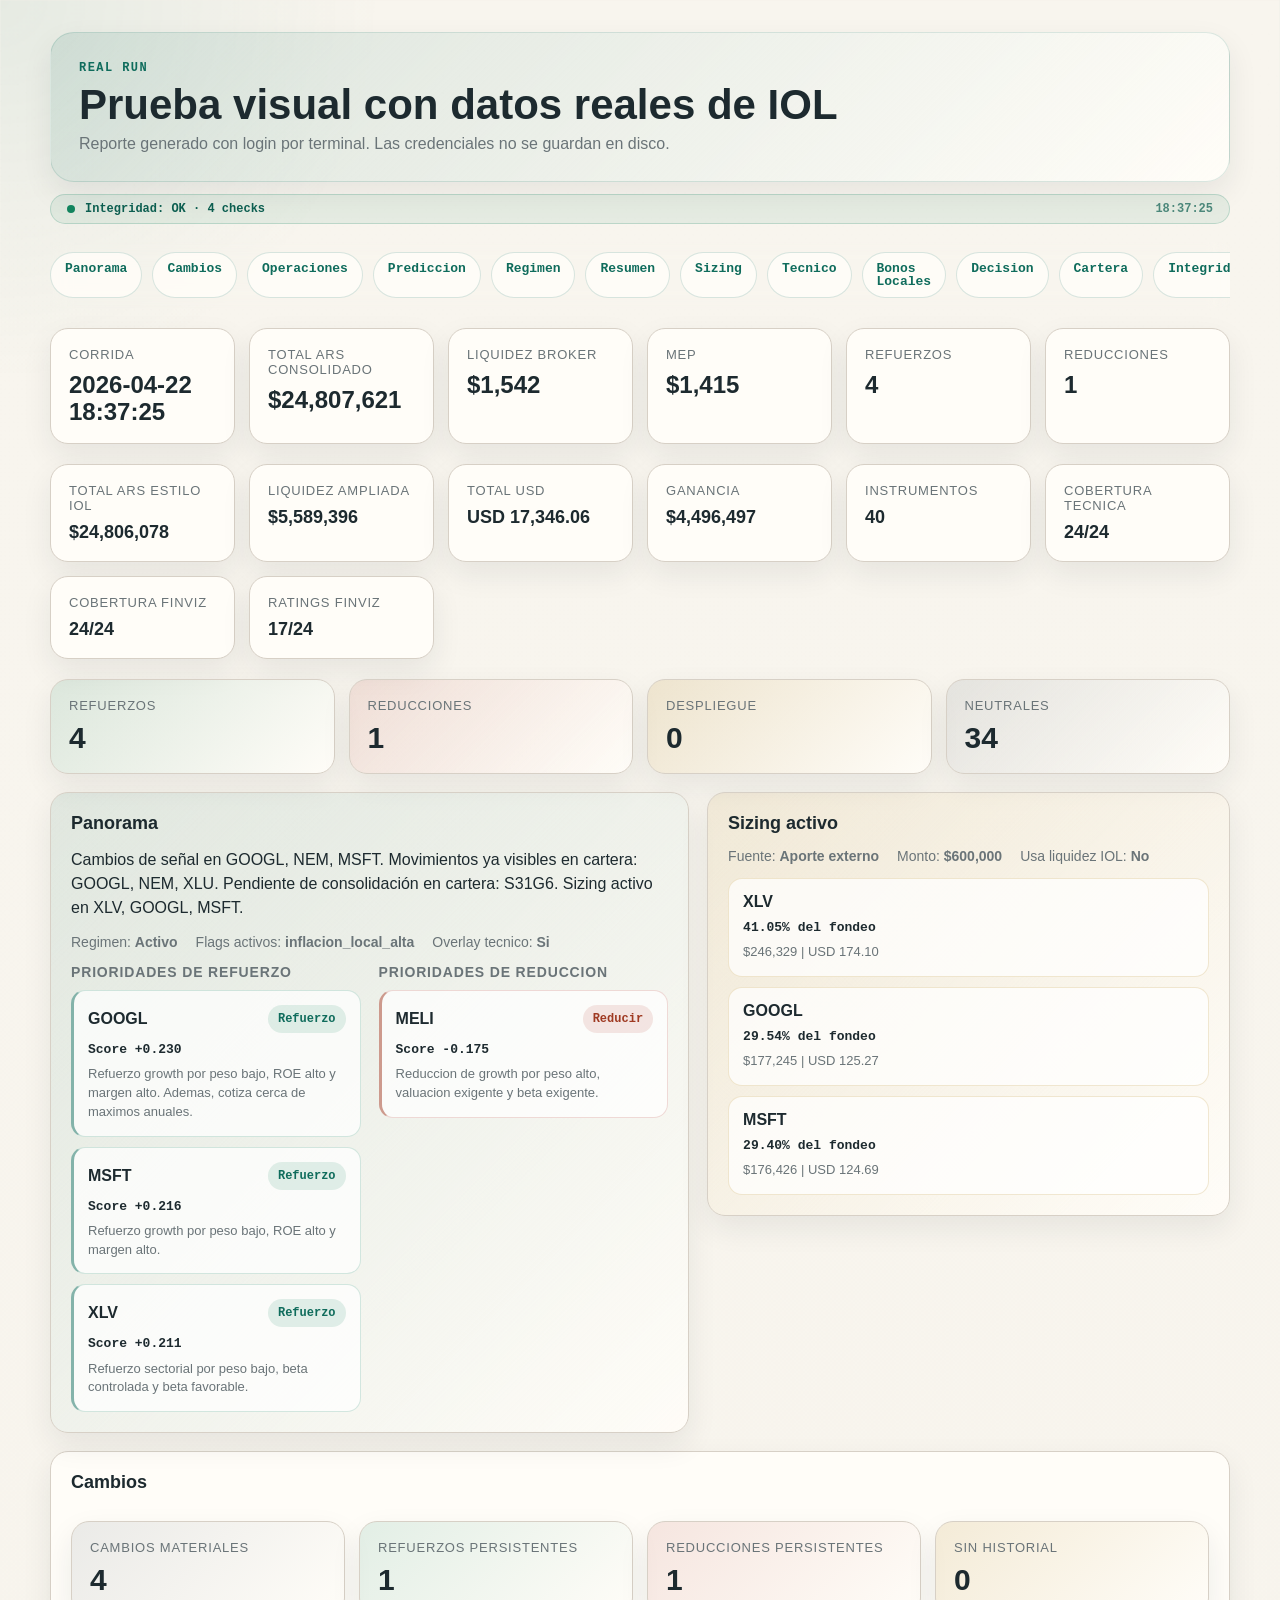
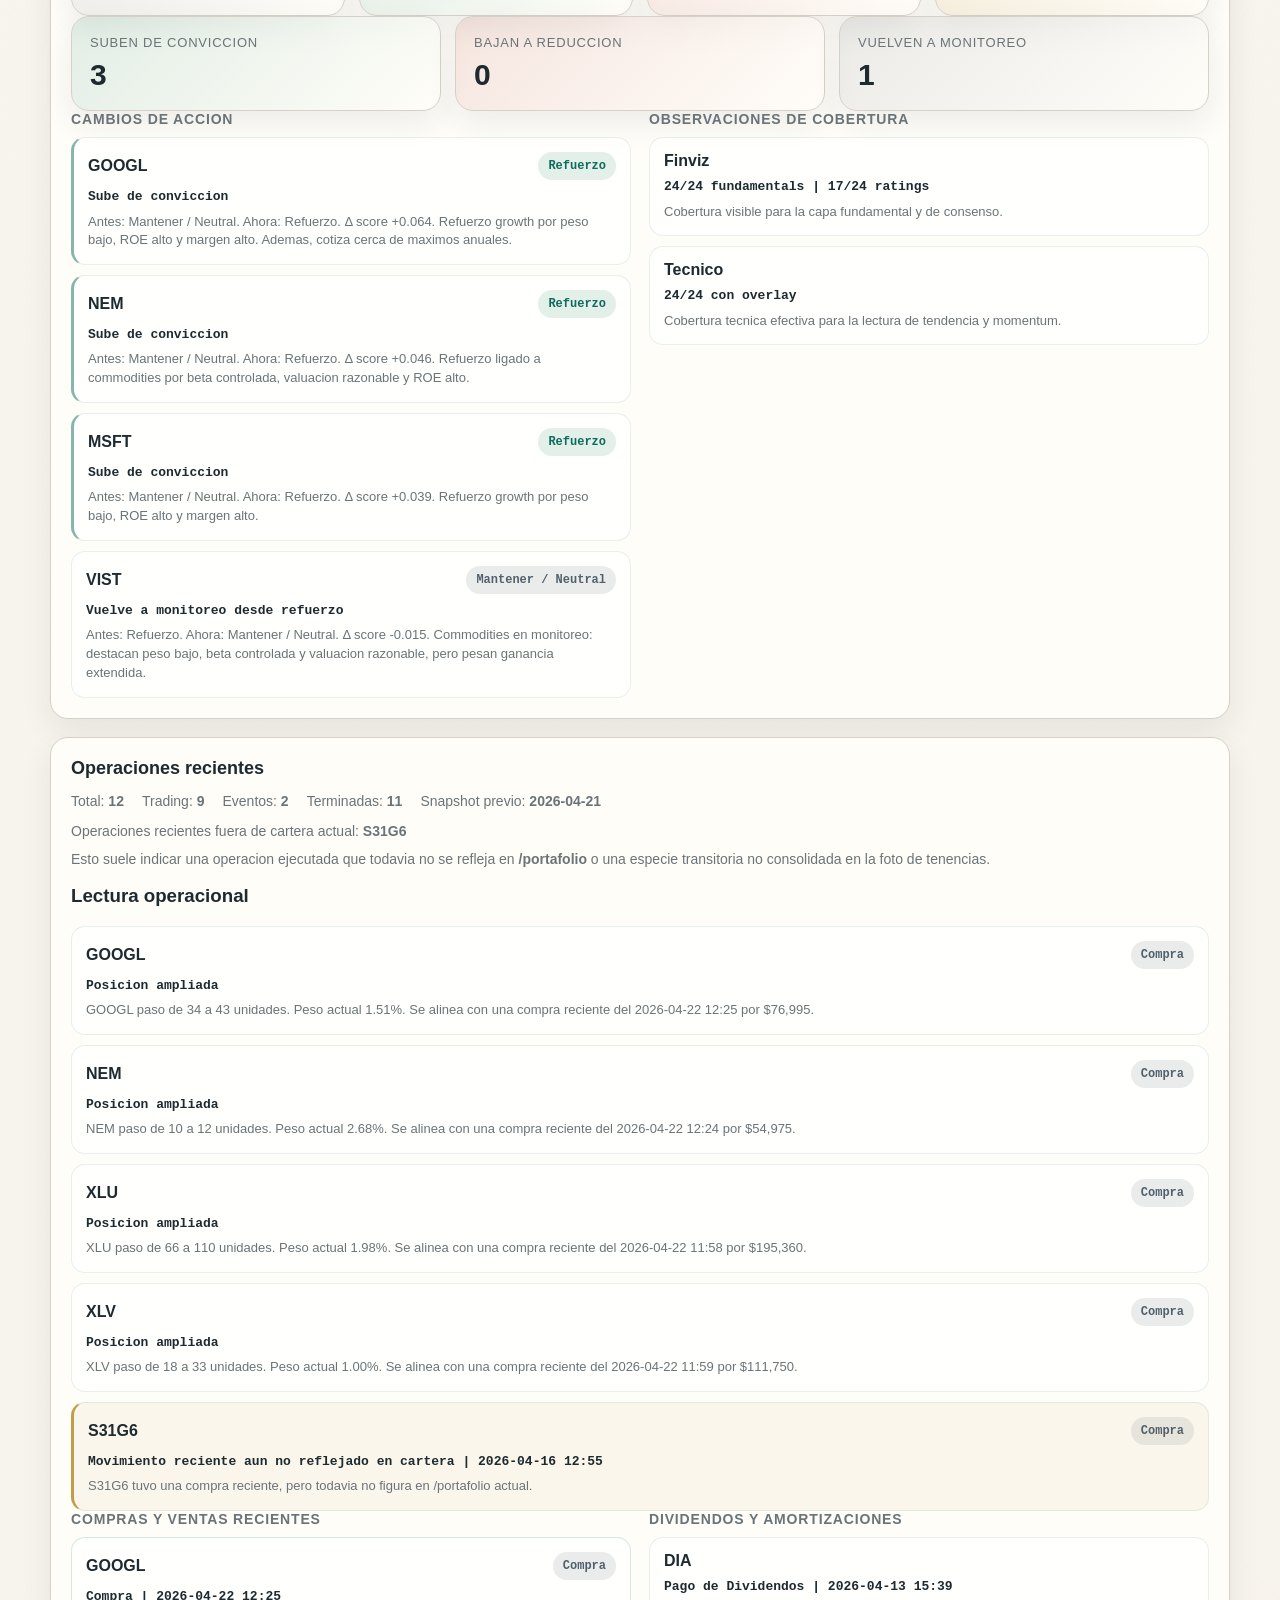
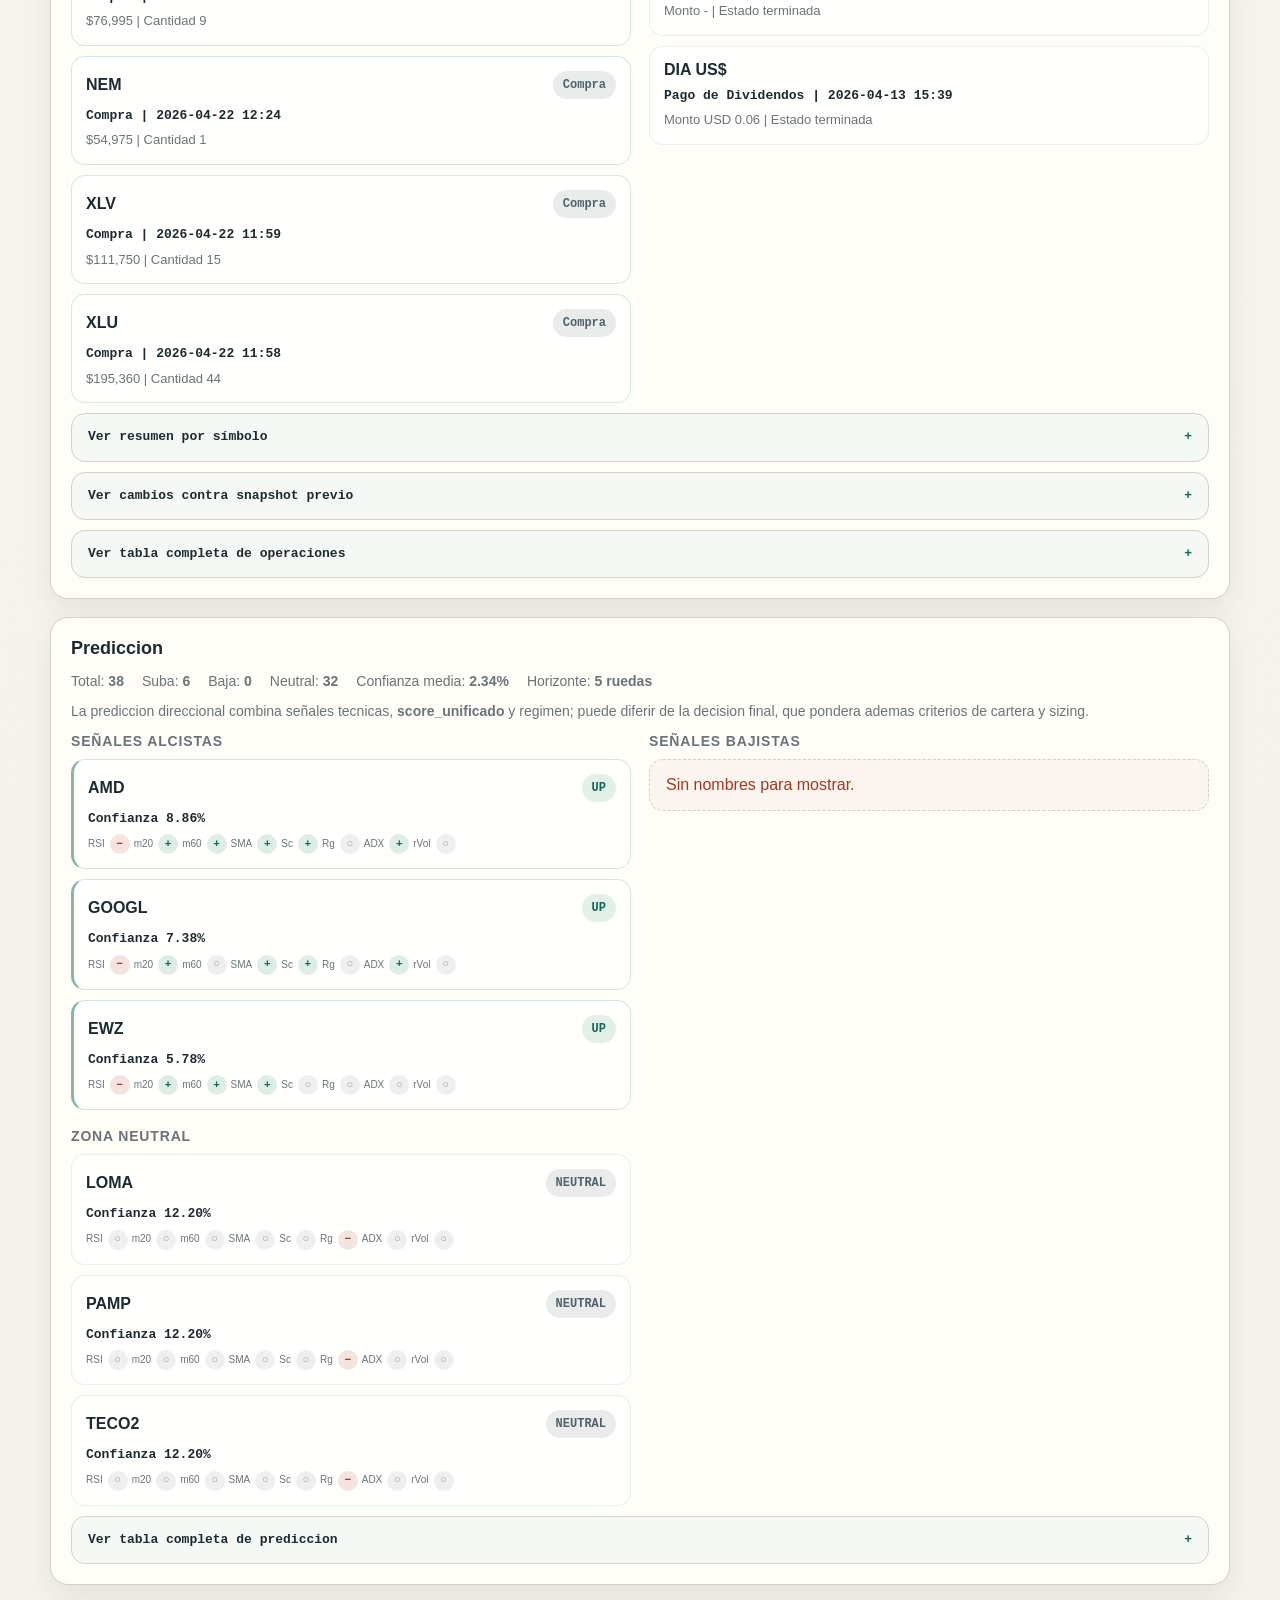
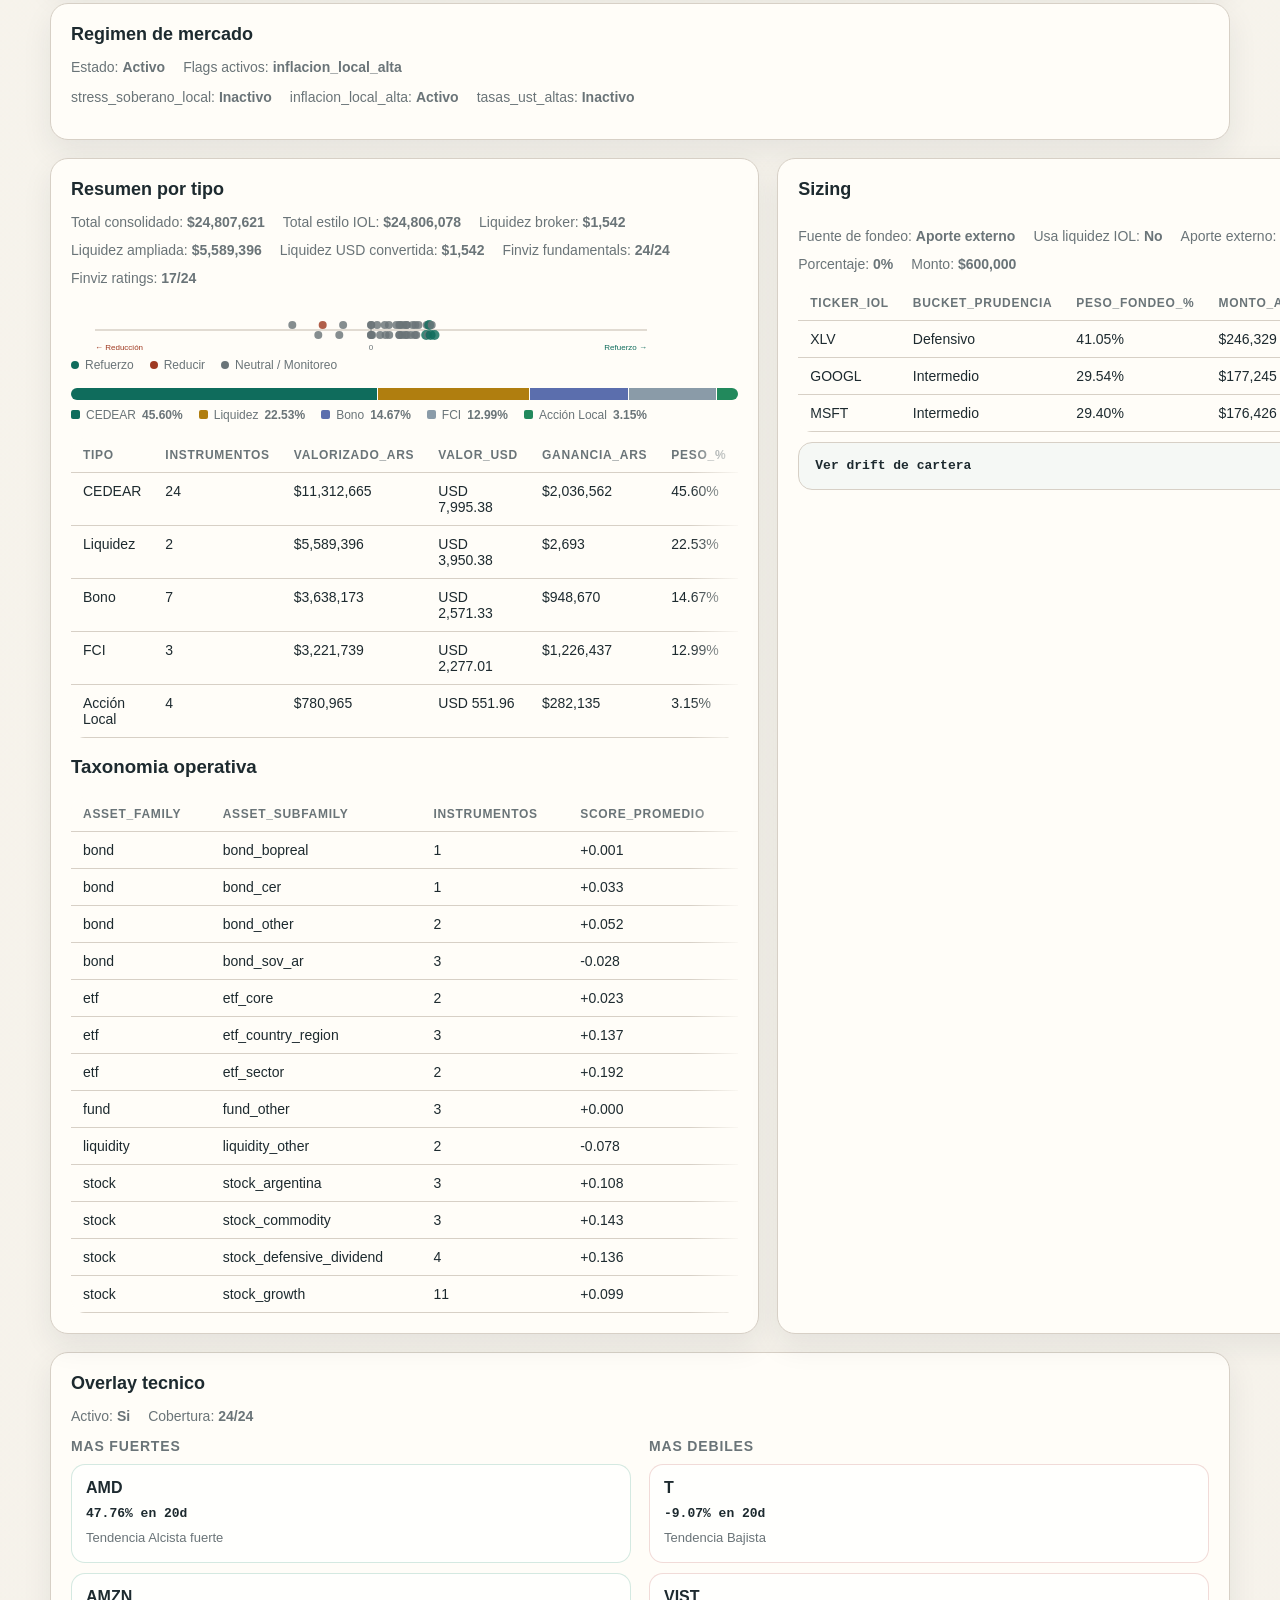
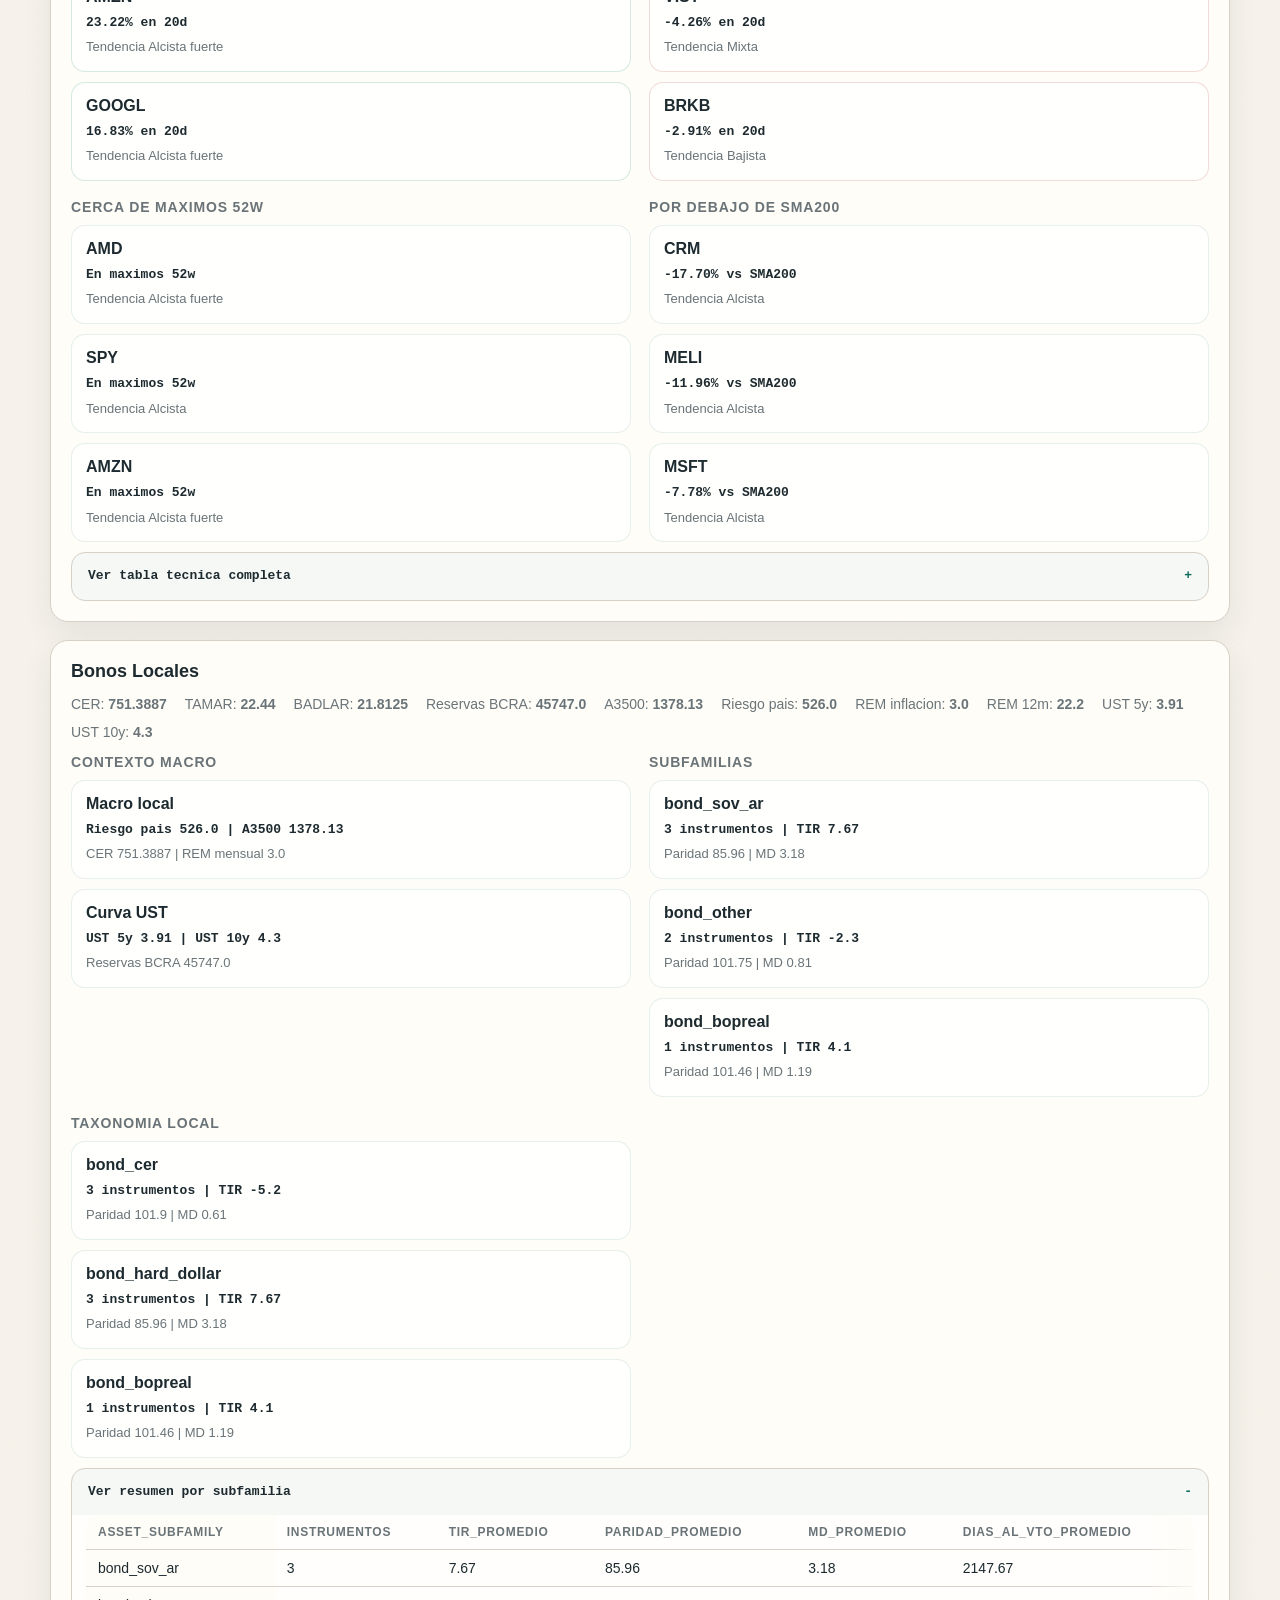
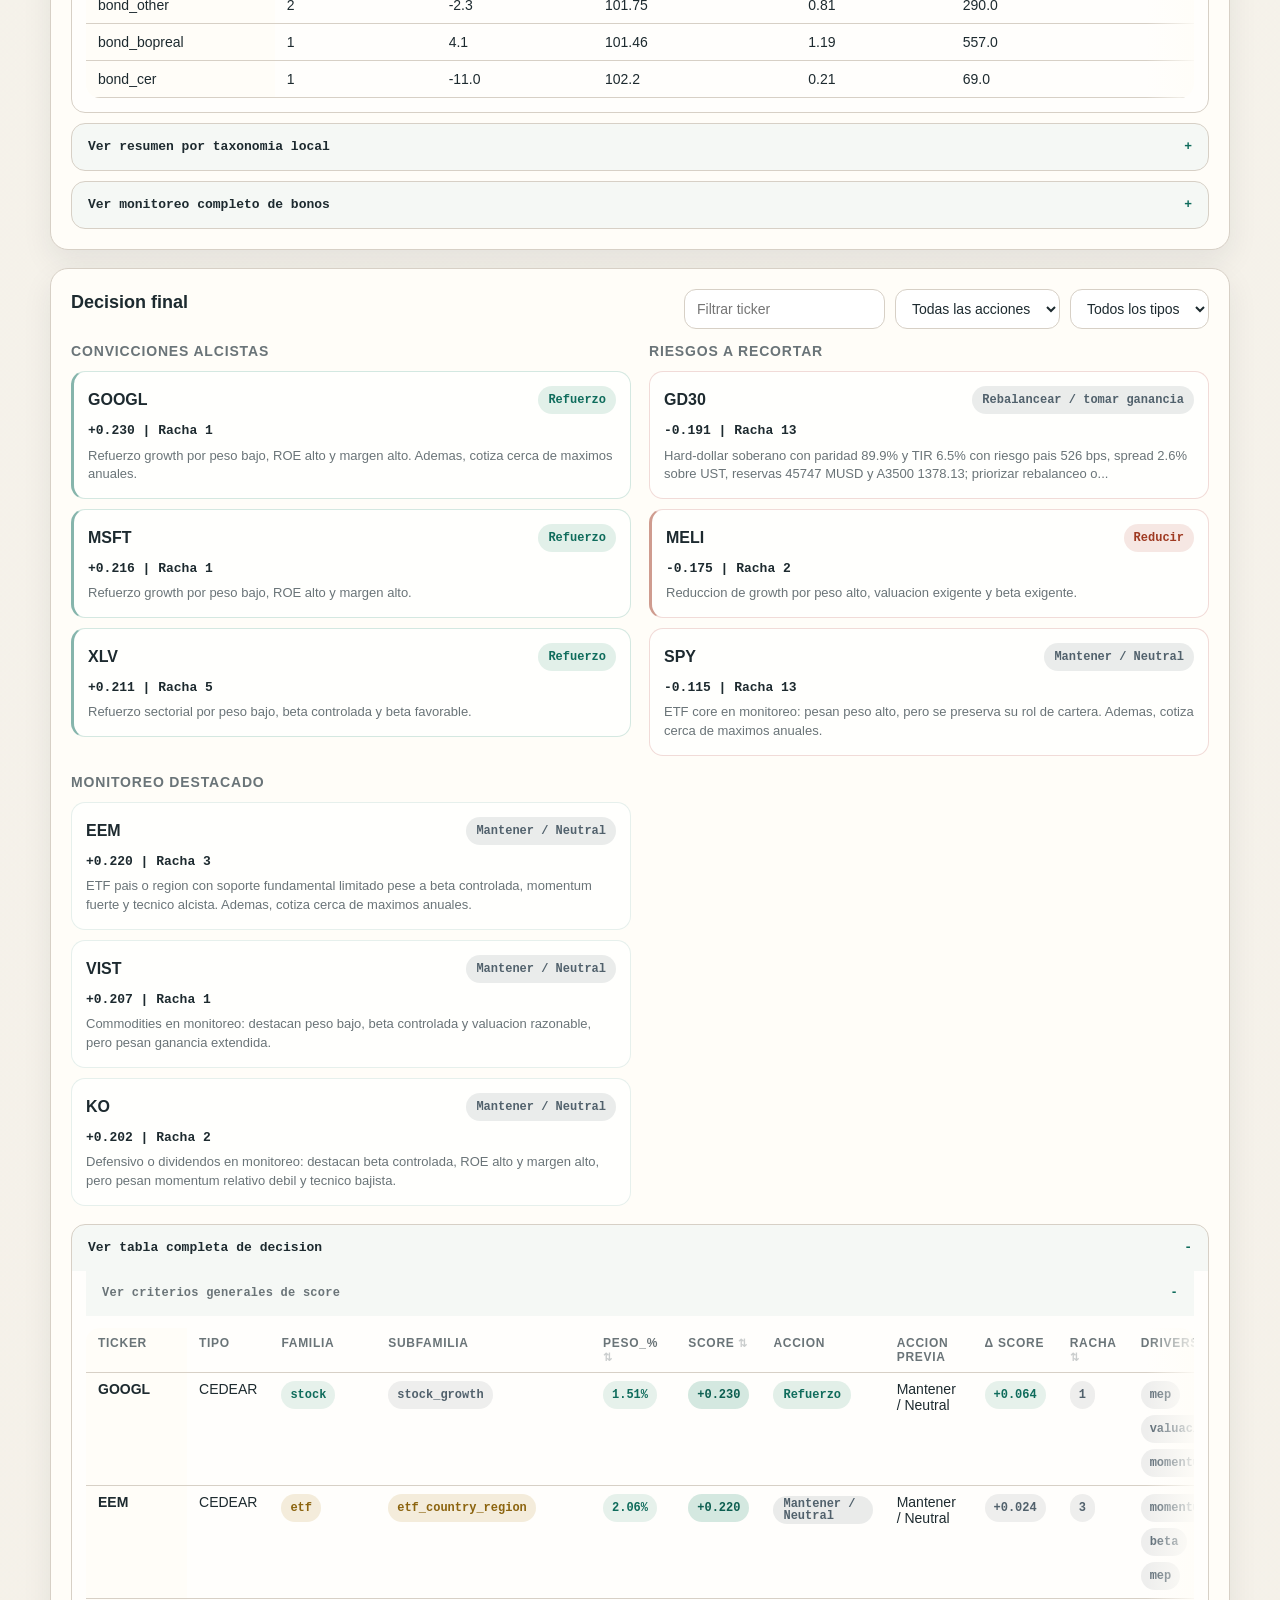
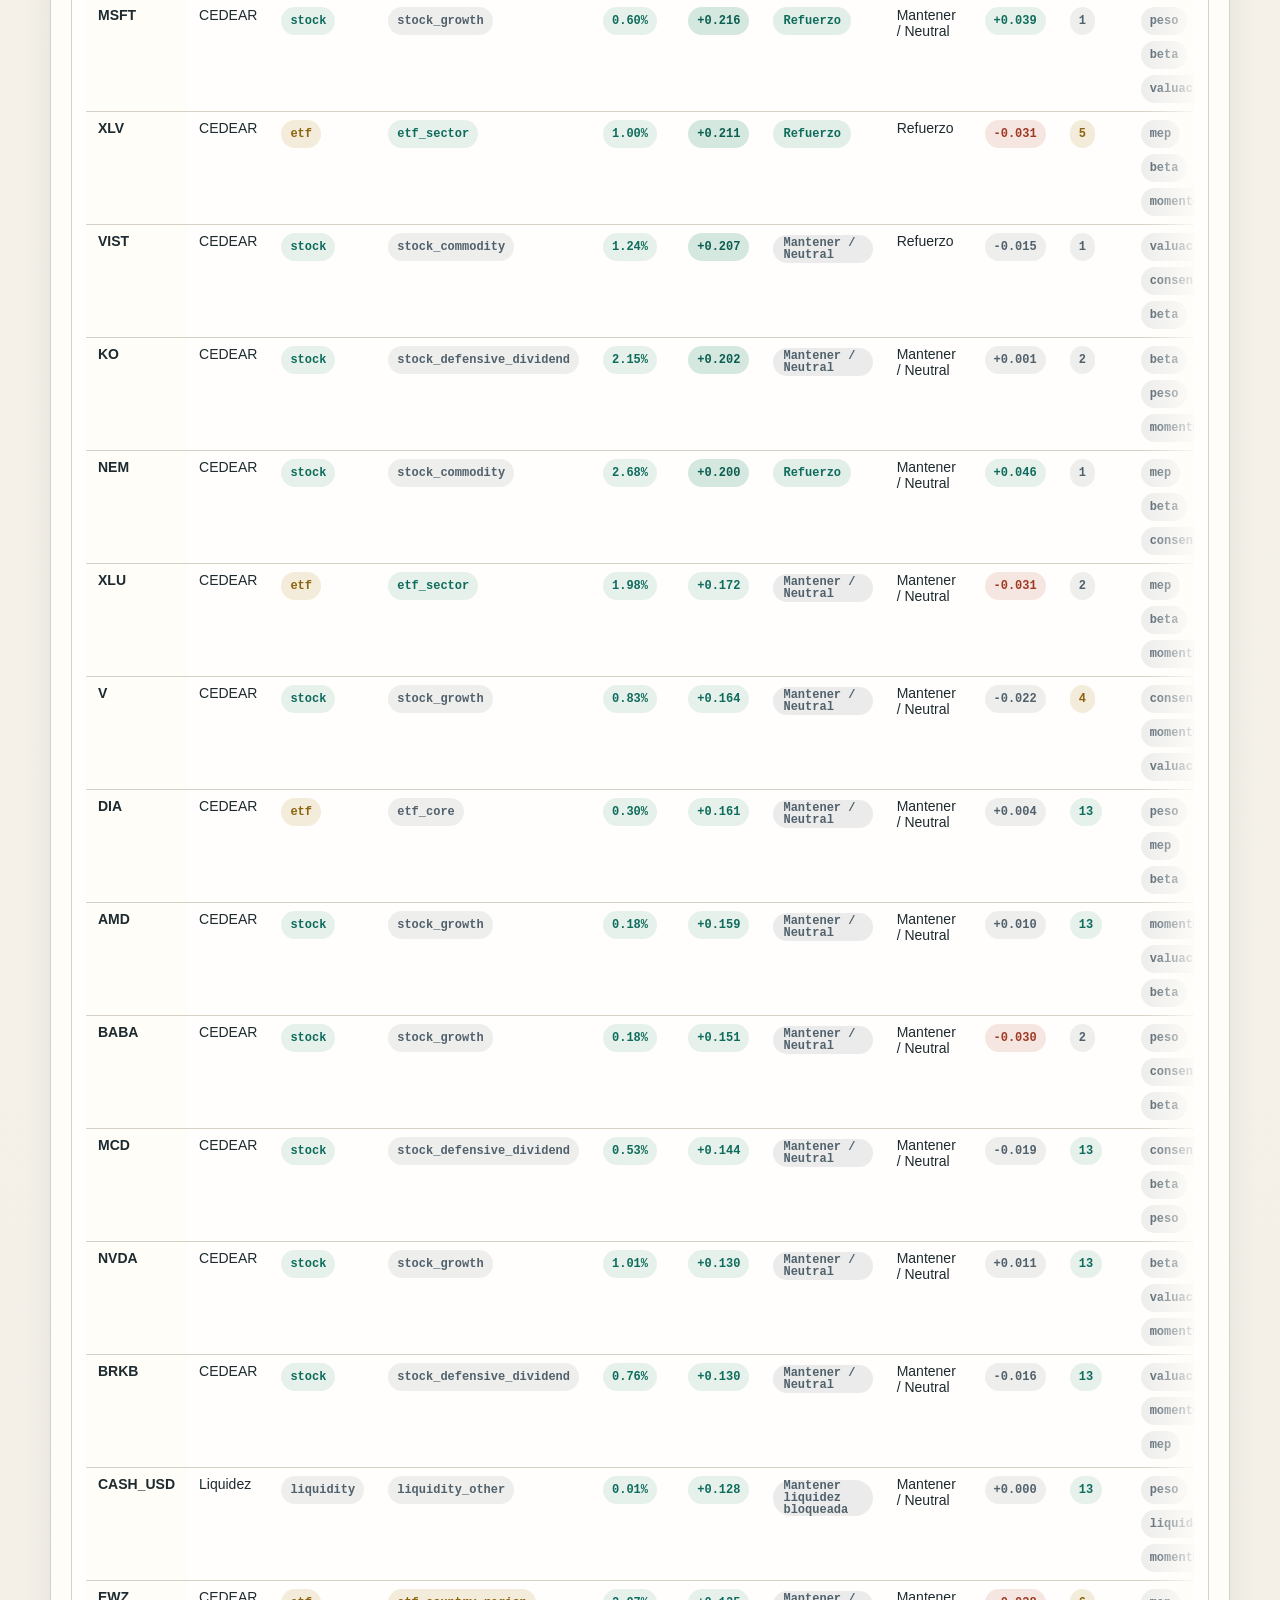
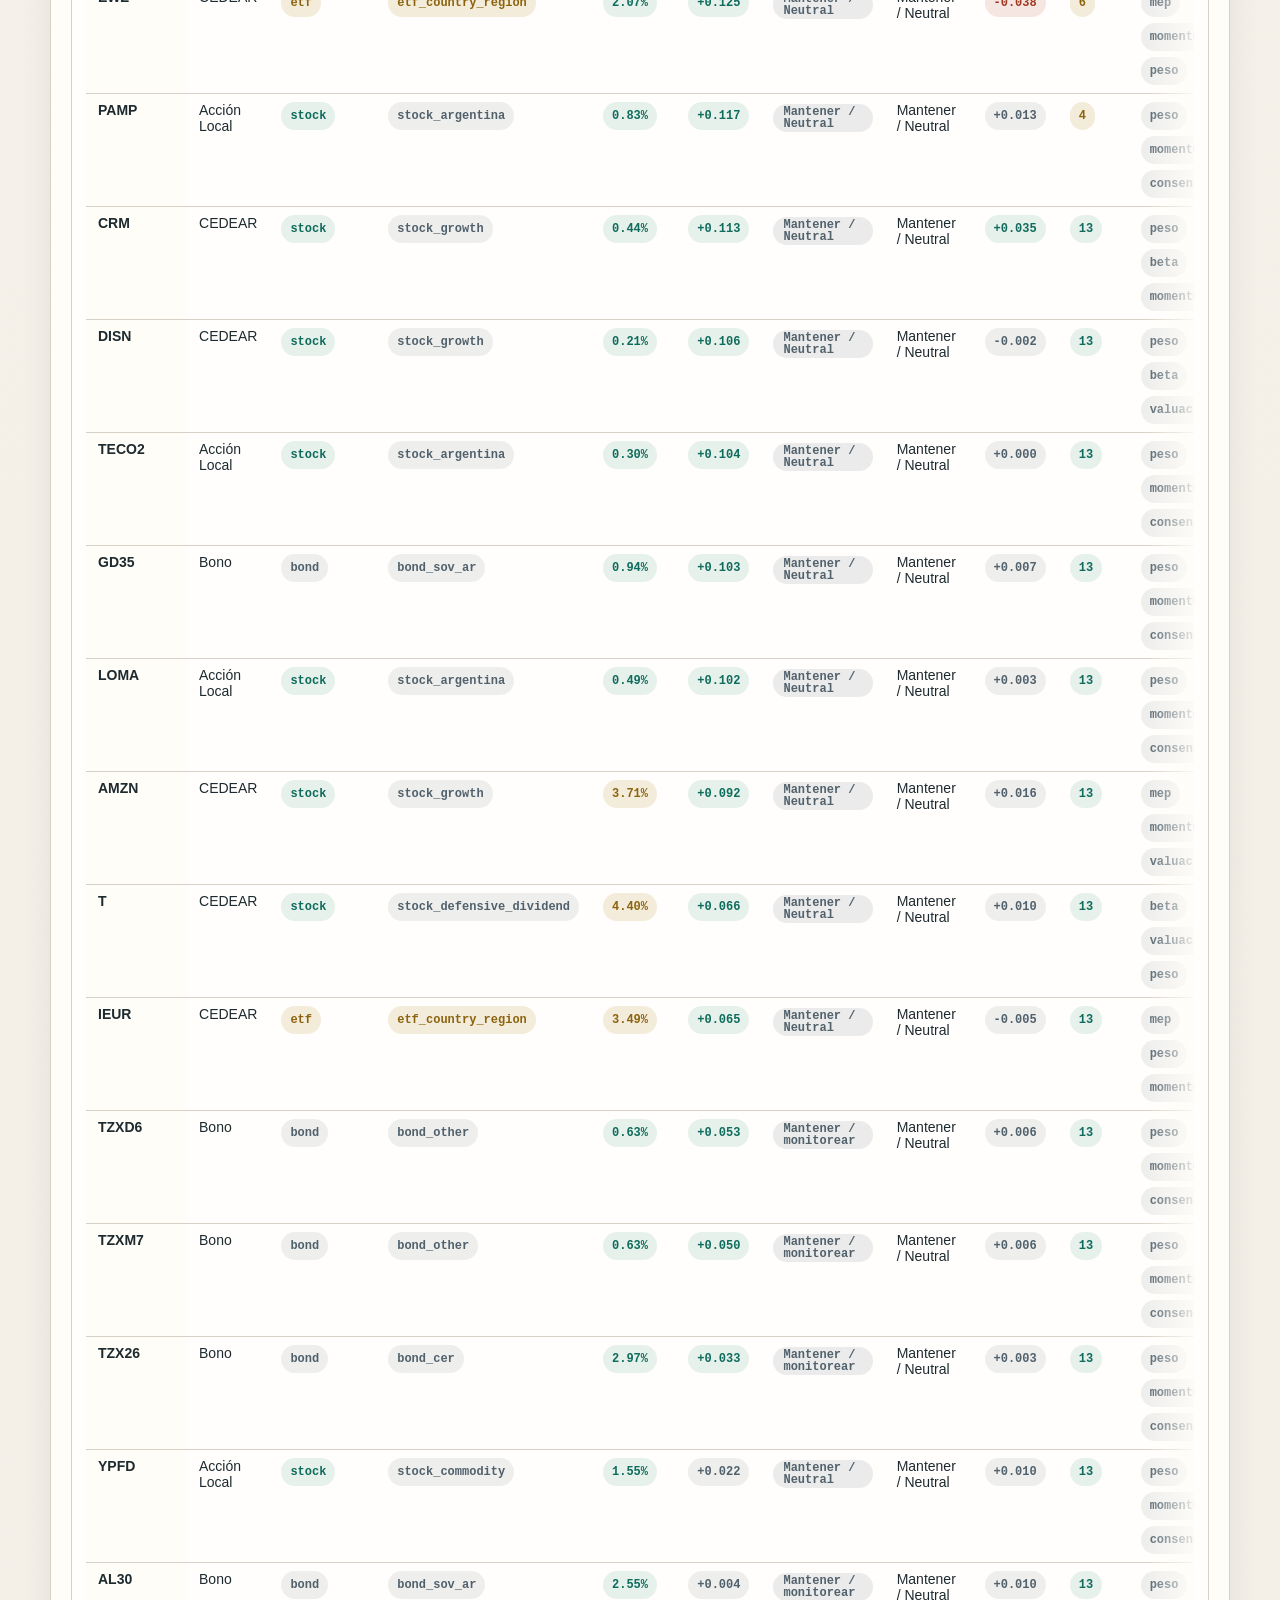
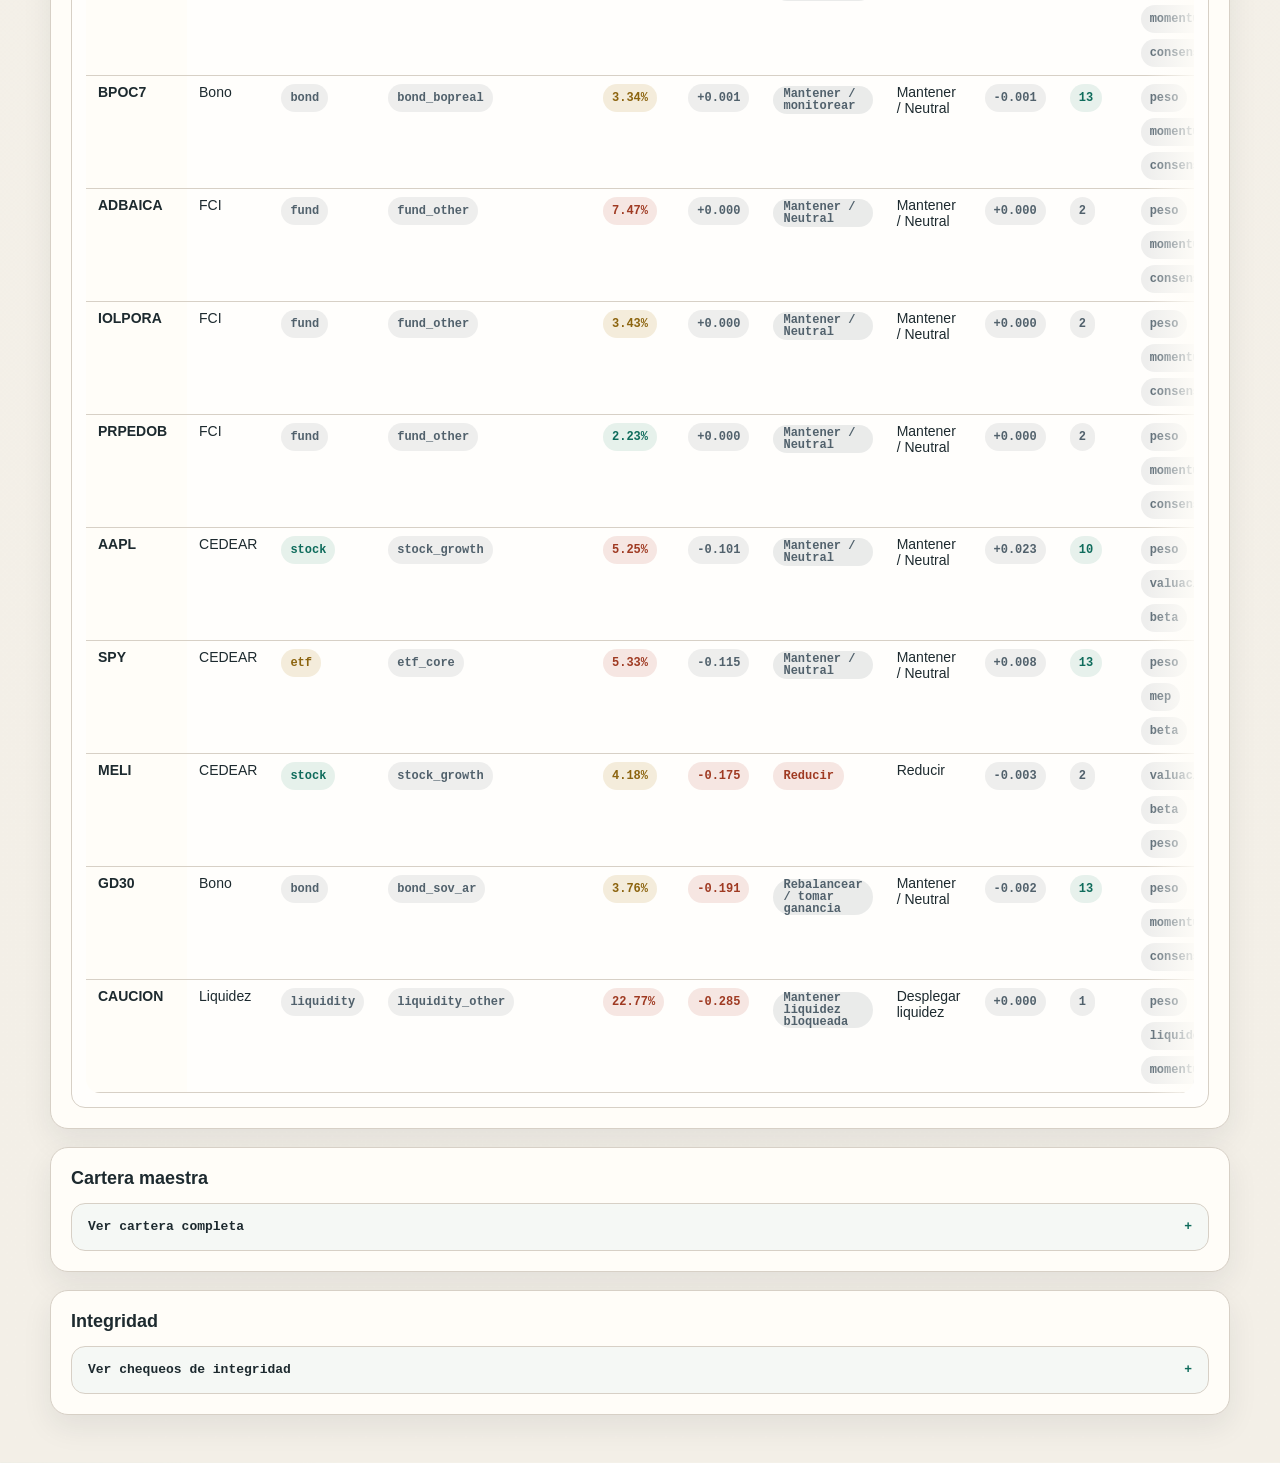
==== reports/real-report.html @ f9f6d52a "Fix FCI scoring null cost and harden AI export tests - Coerce Cantidad_Real and PPC_ARS to numeric b" ====
<!doctype html>
<html lang="es">
<head>
  <meta charset="utf-8">
  <meta name="viewport" content="width=device-width, initial-scale=1">
  <title>Smoke Report</title>
  <link rel="stylesheet" href="styles.css">
</head>
<body>
  <main class="page">
    <header class="hero">
      <div>
        <p class="eyebrow">Real Run</p>
        <h1>Prueba visual con datos reales de IOL</h1>
        <p class="lede">Reporte generado con login por terminal. Las credenciales no se guardan en disco.</p>
      </div>
    </header>

    <div class="integrity-strip integrity-ok"><span class="integrity-dot"></span><span>Integridad: <strong>OK</strong> &middot; 4 checks</span><span class="integrity-time">18:37:25</span></div>
    
    <nav class="quick-nav">
      <a href="#panorama">Panorama</a>
      <a href="#cambios">Cambios</a>
      <a href="#operaciones">Operaciones</a>
      <a href="#prediccion">Prediccion</a>
      <a href="#regimen">Regimen</a>
      <a href="#resumen">Resumen</a>
      <a href="#sizing">Sizing</a>
      <a href="#tecnico">Tecnico</a>
      <a href="#bonistas">Bonos Locales</a>
      <a href="#decision">Decision</a>
      <a href="#cartera">Cartera</a>
      <a href="#integridad">Integridad</a>
    </nav>
    

    
    <section class="cards cards-primary">
      <article class="card"><span class="label">Corrida</span><strong>2026-04-22 18:37:25</strong></article>
      <article class="card"><span class="label">Total ARS consolidado</span><strong>$24,807,621</strong></article>
      <article class="card"><span class="label">Liquidez broker</span><strong>$1,542</strong></article>
      <article class="card"><span class="label">MEP</span><strong>$1,415</strong></article>
      <article class="card"><span class="label">Refuerzos</span><strong>4</strong></article>
      <article class="card"><span class="label">Reducciones</span><strong>1</strong></article>
    </section>
    
    
    <section class="cards cards-secondary">
      <article class="card compact"><span class="label">Total ARS estilo IOL</span><strong>$24,806,078</strong></article>
      <article class="card compact"><span class="label">Liquidez ampliada</span><strong>$5,589,396</strong></article>
      <article class="card compact"><span class="label">Total USD</span><strong>USD 17,346.06</strong></article>
      <article class="card compact"><span class="label">Ganancia</span><strong>$4,496,497</strong></article>
      <article class="card compact"><span class="label">Instrumentos</span><strong>40</strong></article>
      <article class="card compact"><span class="label">Cobertura tecnica</span><strong>24/24</strong></article>
      <article class="card compact"><span class="label">Cobertura Finviz</span><strong>24/24</strong></article>
      <article class="card compact"><span class="label">Ratings Finviz</span><strong>17/24</strong></article>
    </section>
    
    
    <section class="action-strip">
      <article class="action-card buy"><span>Refuerzos</span><strong>4</strong></article>
      <article class="action-card sell"><span>Reducciones</span><strong>1</strong></article>
      <article class="action-card fund"><span>Despliegue</span><strong>0</strong></article>
      <article class="action-card neutral"><span>Neutrales</span><strong>34</strong></article>
    </section>
    
    
    <section class="grid spotlight-grid" id="panorama">
      <section class="panel spotlight">
        <h2>Panorama</h2>
        <p class="summary-lede">Cambios de señal en GOOGL, NEM, MSFT. Movimientos ya visibles en cartera: GOOGL, NEM, XLU. Pendiente de consolidación en cartera: S31G6. Sizing activo en XLV, GOOGL, MSFT.</p>
        <div class="meta">
          <span>Regimen: <strong>Activo</strong></span>
          <span>Flags activos: <strong>inflacion_local_alta</strong></span>
          <span>Overlay tecnico: <strong>Si</strong></span>
        </div>
        <div class="focus-columns">
          <div>
            <h3>Prioridades de refuerzo</h3>
            <div class="focus-list tone-buy"><article class="focus-item item-buy"><div class="focus-top"><strong>GOOGL</strong><span class="badge badge-buy">Refuerzo</span></div><div class="focus-title">Score +0.230</div><div class="focus-detail">Refuerzo growth por peso bajo, ROE alto y margen alto. Ademas, cotiza cerca de maximos anuales.</div></article><article class="focus-item item-buy"><div class="focus-top"><strong>MSFT</strong><span class="badge badge-buy">Refuerzo</span></div><div class="focus-title">Score +0.216</div><div class="focus-detail">Refuerzo growth por peso bajo, ROE alto y margen alto.</div></article><article class="focus-item item-buy"><div class="focus-top"><strong>XLV</strong><span class="badge badge-buy">Refuerzo</span></div><div class="focus-title">Score +0.211</div><div class="focus-detail">Refuerzo sectorial por peso bajo, beta controlada y beta favorable.</div></article></div>
          </div>
          <div>
            <h3>Prioridades de reduccion</h3>
            <div class="focus-list tone-sell"><article class="focus-item item-sell"><div class="focus-top"><strong>MELI</strong><span class="badge badge-sell">Reducir</span></div><div class="focus-title">Score -0.175</div><div class="focus-detail">Reduccion de growth por peso alto, valuacion exigente y beta exigente.</div></article></div>
          </div>
        </div>
      </section>
      <section class="panel spotlight spotlight-side" id="sizing-resumen">
        <h2>Sizing activo</h2>
        <div class="meta">
          <span>Fuente: <strong>Aporte externo</strong></span>
          <span>Monto: <strong>$600,000</strong></span>
          <span>Usa liquidez IOL: <strong>No</strong></span>
        </div>
        <div class="focus-list tone-fund"><article class="focus-item"><div class="focus-top"><strong>XLV</strong></div><div class="focus-title">41.05% del fondeo</div><div class="focus-detail">$246,329 | USD 174.10</div></article><article class="focus-item"><div class="focus-top"><strong>GOOGL</strong></div><div class="focus-title">29.54% del fondeo</div><div class="focus-detail">$177,245 | USD 125.27</div></article><article class="focus-item"><div class="focus-top"><strong>MSFT</strong></div><div class="focus-title">29.40% del fondeo</div><div class="focus-detail">$176,426 | USD 124.69</div></article></div>
      </section>
    </section>
    
    
    <section class="panel" id="cambios">
      <div class="panel-head">
        <h2>Cambios</h2>
      </div>
      
    <section class="action-strip compact-strip">
      <article class="action-card neutral"><span>Cambios materiales</span><strong>4</strong></article>
      <article class="action-card buy"><span>Refuerzos persistentes</span><strong>1</strong></article>
      <article class="action-card sell"><span>Reducciones persistentes</span><strong>1</strong></article>
      <article class="action-card fund"><span>Sin historial</span><strong>0</strong></article>
    </section>
    
      
      <section class="action-strip compact-strip">
        <article class="action-card buy"><span>Suben de conviccion</span><strong>3</strong></article>
        <article class="action-card sell"><span>Bajan a reduccion</span><strong>0</strong></article>
        <article class="action-card neutral"><span>Vuelven a monitoreo</span><strong>1</strong></article>
      </section>
    
      <div class="focus-columns">
        <div>
          <h3>Cambios de accion</h3>
          <div class="focus-list tone-neutral"><article class="focus-item item-buy"><div class="focus-top"><strong>GOOGL</strong><span class="badge badge-buy">Refuerzo</span></div><div class="focus-title">Sube de conviccion</div><div class="focus-detail">Antes: Mantener / Neutral. Ahora: Refuerzo. Δ score +0.064. Refuerzo growth por peso bajo, ROE alto y margen alto. Ademas, cotiza cerca de maximos anuales.</div></article><article class="focus-item item-buy"><div class="focus-top"><strong>NEM</strong><span class="badge badge-buy">Refuerzo</span></div><div class="focus-title">Sube de conviccion</div><div class="focus-detail">Antes: Mantener / Neutral. Ahora: Refuerzo. Δ score +0.046. Refuerzo ligado a commodities por beta controlada, valuacion razonable y ROE alto.</div></article><article class="focus-item item-buy"><div class="focus-top"><strong>MSFT</strong><span class="badge badge-buy">Refuerzo</span></div><div class="focus-title">Sube de conviccion</div><div class="focus-detail">Antes: Mantener / Neutral. Ahora: Refuerzo. Δ score +0.039. Refuerzo growth por peso bajo, ROE alto y margen alto.</div></article><article class="focus-item"><div class="focus-top"><strong>VIST</strong><span class="badge badge-neutral">Mantener / Neutral</span></div><div class="focus-title">Vuelve a monitoreo desde refuerzo</div><div class="focus-detail">Antes: Refuerzo. Ahora: Mantener / Neutral. Δ score -0.015. Commodities en monitoreo: destacan peso bajo, beta controlada y valuacion razonable, pero pesan ganancia extendida.</div></article></div>
        </div>
        <div>
          <h3>Observaciones de cobertura</h3>
          <div class="focus-list tone-neutral">
            <article class="focus-item">
              <div class="focus-top"><strong>Finviz</strong></div>
              <div class="focus-title">24/24 fundamentals | 17/24 ratings</div>
              <div class="focus-detail">Cobertura visible para la capa fundamental y de consenso.</div>
            </article>
            <article class="focus-item">
              <div class="focus-top"><strong>Tecnico</strong></div>
              <div class="focus-title">24/24 con overlay</div>
              <div class="focus-detail">Cobertura tecnica efectiva para la lectura de tendencia y momentum.</div>
            </article>
          </div>
        </div>
      </div>
    </section>
    
    
    <section class="panel" id="operaciones">
      <h2>Operaciones recientes</h2>
      <div class="meta">
        <span>Total: <strong>12</strong></span>
        <span>Trading: <strong>9</strong></span>
        <span>Eventos: <strong>2</strong></span>
        <span>Terminadas: <strong>11</strong></span>
        <span>Snapshot previo: <strong>2026-04-21</strong></span>
      </div>
      <div class="meta"><span>Operaciones recientes fuera de cartera actual: <strong>S31G6</strong></span><span>Esto suele indicar una operacion ejecutada que todavia no se refleja en <strong>/portafolio</strong> o una especie transitoria no consolidada en la foto de tenencias.</span></div>
      <h3>Lectura operacional</h3>
      <div class="focus-list tone-neutral"><article class="focus-item"><div class="focus-top"><strong>GOOGL</strong><span class="badge badge-neutral">Compra</span></div><div class="focus-title">Posicion ampliada</div><div class="focus-detail">GOOGL paso de 34 a 43 unidades. Peso actual 1.51%. Se alinea con una compra reciente del 2026-04-22 12:25 por $76,995.</div></article><article class="focus-item"><div class="focus-top"><strong>NEM</strong><span class="badge badge-neutral">Compra</span></div><div class="focus-title">Posicion ampliada</div><div class="focus-detail">NEM paso de 10 a 12 unidades. Peso actual 2.68%. Se alinea con una compra reciente del 2026-04-22 12:24 por $54,975.</div></article><article class="focus-item"><div class="focus-top"><strong>XLU</strong><span class="badge badge-neutral">Compra</span></div><div class="focus-title">Posicion ampliada</div><div class="focus-detail">XLU paso de 66 a 110 unidades. Peso actual 1.98%. Se alinea con una compra reciente del 2026-04-22 11:58 por $195,360.</div></article><article class="focus-item"><div class="focus-top"><strong>XLV</strong><span class="badge badge-neutral">Compra</span></div><div class="focus-title">Posicion ampliada</div><div class="focus-detail">XLV paso de 18 a 33 unidades. Peso actual 1.00%. Se alinea con una compra reciente del 2026-04-22 11:59 por $111,750.</div></article><article class="focus-item item-pending"><div class="focus-top"><strong>S31G6</strong><span class="badge badge-neutral">Compra</span></div><div class="focus-title">Movimiento reciente aun no reflejado en cartera | 2026-04-16 12:55</div><div class="focus-detail">S31G6 tuvo una compra reciente, pero todavia no figura en /portafolio actual.</div></article></div>
      <div class="focus-columns">
        <div>
          <h3>Compras y ventas recientes</h3>
          <div class="focus-list tone-buy"><article class="focus-item"><div class="focus-top"><strong>GOOGL</strong><span class="badge badge-neutral">Compra</span></div><div class="focus-title">Compra | 2026-04-22 12:25</div><div class="focus-detail">$76,995 | Cantidad 9</div></article><article class="focus-item"><div class="focus-top"><strong>NEM</strong><span class="badge badge-neutral">Compra</span></div><div class="focus-title">Compra | 2026-04-22 12:24</div><div class="focus-detail">$54,975 | Cantidad 1</div></article><article class="focus-item"><div class="focus-top"><strong>XLV</strong><span class="badge badge-neutral">Compra</span></div><div class="focus-title">Compra | 2026-04-22 11:59</div><div class="focus-detail">$111,750 | Cantidad 15</div></article><article class="focus-item"><div class="focus-top"><strong>XLU</strong><span class="badge badge-neutral">Compra</span></div><div class="focus-title">Compra | 2026-04-22 11:58</div><div class="focus-detail">$195,360 | Cantidad 44</div></article></div>
        </div>
        <div>
          <h3>Dividendos y amortizaciones</h3>
          <div class="focus-list tone-neutral"><article class="focus-item"><div class="focus-top"><strong>DIA</strong></div><div class="focus-title">Pago de Dividendos | 2026-04-13 15:39</div><div class="focus-detail">Monto - | Estado terminada</div></article><article class="focus-item"><div class="focus-top"><strong>DIA US$</strong></div><div class="focus-title">Pago de Dividendos | 2026-04-13 15:39</div><div class="focus-detail">Monto USD 0.06 | Estado terminada</div></article></div>
        </div>
      </div>
      <details class="collapsible compact-collapsible"><summary>Ver resumen por símbolo</summary><div class="collapsible-body"><div class="table-wrap"><table class=""><thead><tr><th>simbolo</th><th>tipo</th><th>operaciones</th><th>ultima_fecha</th><th>monto_total</th><th>cantidad_total</th></tr></thead><tbody><tr><td>GOOGL</td><td>Compra</td><td>2</td><td>2026-04-22 12:25</td><td>$195,155</td><td>23</td></tr><tr><td>NEM</td><td>Compra</td><td>2</td><td>2026-04-22 12:24</td><td>$110,075</td><td>2</td></tr><tr><td>XLV</td><td>Compra</td><td>1</td><td>2026-04-22 11:59</td><td>$111,750</td><td>15</td></tr><tr><td>XLU</td><td>Compra</td><td>1</td><td>2026-04-22 11:58</td><td>$195,360</td><td>44</td></tr><tr><td>S31G6</td><td>Compra</td><td>1</td><td>2026-04-16 12:55</td><td>$119,009</td><td>102,127</td></tr><tr><td>AL30</td><td>Compra</td><td>1</td><td>2026-04-16 12:54</td><td>$119,288</td><td>133</td></tr><tr><td>PAMP</td><td>Compra</td><td>1</td><td>2026-04-16 12:53</td><td>$201,600</td><td>42</td></tr></tbody></table></div></div></details>
      <details class="collapsible compact-collapsible"><summary>Ver cambios contra snapshot previo</summary><div class="collapsible-body"><div class="table-wrap"><table class=""><thead><tr><th>simbolo</th><th>cambio</th><th>detalle</th></tr></thead><tbody><tr><td>GOOGL</td><td>aumento_posicion</td><td>GOOGL paso de 34 a 43 unidades. Peso actual 1.51%. Se alinea con una compra reciente del 2026-04-22 12:25 por $76,995.</td></tr><tr><td>NEM</td><td>aumento_posicion</td><td>NEM paso de 10 a 12 unidades. Peso actual 2.68%. Se alinea con una compra reciente del 2026-04-22 12:24 por $54,975.</td></tr><tr><td>XLU</td><td>aumento_posicion</td><td>XLU paso de 66 a 110 unidades. Peso actual 1.98%. Se alinea con una compra reciente del 2026-04-22 11:58 por $195,360.</td></tr><tr><td>XLV</td><td>aumento_posicion</td><td>XLV paso de 18 a 33 unidades. Peso actual 1.00%. Se alinea con una compra reciente del 2026-04-22 11:59 por $111,750.</td></tr></tbody></table></div></div></details>
      <details class="collapsible compact-collapsible"><summary>Ver tabla completa de operaciones</summary><div class="collapsible-body"><div class="table-wrap"><table class=""><thead><tr><th>numero</th><th>fecha_evento</th><th>tipo</th><th>estado</th><th>mercado</th><th>simbolo</th><th>Moneda</th><th>Cantidad final</th><th>Precio final</th><th>Monto final</th><th>plazo</th></tr></thead><tbody><tr><td>171470189</td><td>2026-04-22 12:25</td><td>Compra</td><td>terminada</td><td>BCBA</td><td>GOOGL</td><td>ARS</td><td>9</td><td>$8,555</td><td>$76,995</td><td>a24horas</td></tr><tr><td>171470021</td><td>2026-04-22 12:24</td><td>Compra</td><td>terminada</td><td>BCBA</td><td>NEM</td><td>ARS</td><td>1</td><td>$54,975</td><td>$54,975</td><td>a24horas</td></tr><tr><td>171463787</td><td>2026-04-22 11:59</td><td>Compra</td><td>terminada</td><td>BCBA</td><td>XLV</td><td>ARS</td><td>15</td><td>$7,450</td><td>$111,750</td><td>a24horas</td></tr><tr><td>171463686</td><td>2026-04-22 11:58</td><td>Compra</td><td>terminada</td><td>BCBA</td><td>XLU</td><td>ARS</td><td>44</td><td>$4,440</td><td>$195,360</td><td>a24horas</td></tr><tr><td>171463531</td><td>2026-04-22 11:58</td><td>Compra</td><td>terminada</td><td>BCBA</td><td>NEM</td><td>ARS</td><td>1</td><td>$55,100</td><td>$55,100</td><td>a24horas</td></tr><tr><td>171463129</td><td>2026-04-22 11:56</td><td>Suscripción FCI</td><td>en_Proceso</td><td>BCBA</td><td>ADBAICA</td><td>ARS</td><td>-</td><td>-</td><td>$170,000</td><td>inmediata</td></tr><tr><td>170860257</td><td>2026-04-16 12:55</td><td>Compra</td><td>terminada</td><td>BCBA</td><td>S31G6</td><td>ARS</td><td>102,127</td><td>$117</td><td>$119,009</td><td>a24horas</td></tr><tr><td>170860152</td><td>2026-04-16 12:54</td><td>Compra</td><td>terminada</td><td>BCBA</td><td>AL30</td><td>ARS</td><td>133</td><td>$89,690</td><td>$119,288</td><td>a24horas</td></tr><tr><td>170860042</td><td>2026-04-16 12:54</td><td>Compra</td><td>terminada</td><td>BCBA</td><td>GOOGL</td><td>ARS</td><td>14</td><td>$8,440</td><td>$118,160</td><td>a24horas</td></tr><tr><td>170859929</td><td>2026-04-16 12:53</td><td>Compra</td><td>terminada</td><td>BCBA</td><td>PAMP</td><td>ARS</td><td>42</td><td>$4,800</td><td>$201,600</td><td>a24horas</td></tr><tr><td>170443237</td><td>2026-04-13 15:39</td><td>Pago de Dividendos</td><td>terminada</td><td>BCBA</td><td>DIA</td><td>ARS</td><td>-</td><td>-</td><td>-</td><td>inmediata</td></tr><tr><td>170443236</td><td>2026-04-13 15:39</td><td>Pago de Dividendos</td><td>terminada</td><td>BCBA</td><td>DIA US$</td><td>USD</td><td>-</td><td>-</td><td>USD 0.06</td><td>inmediata</td></tr></tbody></table></div></div></details>
    </section>
    
    
    <section class="panel" id="prediccion">
      <h2>Prediccion</h2>
      <div class="meta">
        <span>Total: <strong>38</strong></span>
        <span>Suba: <strong>6</strong></span>
        <span>Baja: <strong>0</strong></span>
        <span>Neutral: <strong>32</strong></span>
        <span>Confianza media: <strong>2.34%</strong></span>
        <span>Horizonte: <strong>5 ruedas</strong></span>
      </div>
      <div class="meta">
        <span>La prediccion direccional combina señales tecnicas, <strong>score_unificado</strong> y regimen; puede diferir de la decision final, que pondera ademas criterios de cartera y sizing.</span>
      </div>
      <div class="focus-columns focus-columns-wide">
        <div>
          <h3>Señales alcistas</h3>
          <div class="focus-list tone-buy"><article class="focus-item item-buy"><div class="focus-top"><strong>AMD</strong><span class="badge badge-buy">UP</span></div><div class="focus-title">Confianza 8.86%</div><div class="focus-detail"><span style="display:inline-flex;flex-wrap:wrap;gap:4px;align-items:center"><span style="font-size:10px;color:var(--muted);margin-right:1px">RSI</span><span class="sig sig-neg">−</span><span style="font-size:10px;color:var(--muted);margin-right:1px">m20</span><span class="sig sig-pos">+</span><span style="font-size:10px;color:var(--muted);margin-right:1px">m60</span><span class="sig sig-pos">+</span><span style="font-size:10px;color:var(--muted);margin-right:1px">SMA</span><span class="sig sig-pos">+</span><span style="font-size:10px;color:var(--muted);margin-right:1px">Sc</span><span class="sig sig-pos">+</span><span style="font-size:10px;color:var(--muted);margin-right:1px">Rg</span><span class="sig sig-neu">○</span><span style="font-size:10px;color:var(--muted);margin-right:1px">ADX</span><span class="sig sig-pos">+</span><span style="font-size:10px;color:var(--muted);margin-right:1px">rVol</span><span class="sig sig-neu">○</span></span></div></article><article class="focus-item item-buy"><div class="focus-top"><strong>GOOGL</strong><span class="badge badge-buy">UP</span></div><div class="focus-title">Confianza 7.38%</div><div class="focus-detail"><span style="display:inline-flex;flex-wrap:wrap;gap:4px;align-items:center"><span style="font-size:10px;color:var(--muted);margin-right:1px">RSI</span><span class="sig sig-neg">−</span><span style="font-size:10px;color:var(--muted);margin-right:1px">m20</span><span class="sig sig-pos">+</span><span style="font-size:10px;color:var(--muted);margin-right:1px">m60</span><span class="sig sig-neu">○</span><span style="font-size:10px;color:var(--muted);margin-right:1px">SMA</span><span class="sig sig-pos">+</span><span style="font-size:10px;color:var(--muted);margin-right:1px">Sc</span><span class="sig sig-pos">+</span><span style="font-size:10px;color:var(--muted);margin-right:1px">Rg</span><span class="sig sig-neu">○</span><span style="font-size:10px;color:var(--muted);margin-right:1px">ADX</span><span class="sig sig-pos">+</span><span style="font-size:10px;color:var(--muted);margin-right:1px">rVol</span><span class="sig sig-neu">○</span></span></div></article><article class="focus-item item-buy"><div class="focus-top"><strong>EWZ</strong><span class="badge badge-buy">UP</span></div><div class="focus-title">Confianza 5.78%</div><div class="focus-detail"><span style="display:inline-flex;flex-wrap:wrap;gap:4px;align-items:center"><span style="font-size:10px;color:var(--muted);margin-right:1px">RSI</span><span class="sig sig-neg">−</span><span style="font-size:10px;color:var(--muted);margin-right:1px">m20</span><span class="sig sig-pos">+</span><span style="font-size:10px;color:var(--muted);margin-right:1px">m60</span><span class="sig sig-pos">+</span><span style="font-size:10px;color:var(--muted);margin-right:1px">SMA</span><span class="sig sig-pos">+</span><span style="font-size:10px;color:var(--muted);margin-right:1px">Sc</span><span class="sig sig-neu">○</span><span style="font-size:10px;color:var(--muted);margin-right:1px">Rg</span><span class="sig sig-neu">○</span><span style="font-size:10px;color:var(--muted);margin-right:1px">ADX</span><span class="sig sig-neu">○</span><span style="font-size:10px;color:var(--muted);margin-right:1px">rVol</span><span class="sig sig-neu">○</span></span></div></article></div>
        </div>
        <div>
          <h3>Señales bajistas</h3>
          <div class="empty compact-empty">Sin nombres para mostrar.</div>
        </div>
        <div>
          <h3>Zona neutral</h3>
          <div class="focus-list tone-neutral"><article class="focus-item"><div class="focus-top"><strong>LOMA</strong><span class="badge badge-neutral">NEUTRAL</span></div><div class="focus-title">Confianza 12.20%</div><div class="focus-detail"><span style="display:inline-flex;flex-wrap:wrap;gap:4px;align-items:center"><span style="font-size:10px;color:var(--muted);margin-right:1px">RSI</span><span class="sig sig-neu">○</span><span style="font-size:10px;color:var(--muted);margin-right:1px">m20</span><span class="sig sig-neu">○</span><span style="font-size:10px;color:var(--muted);margin-right:1px">m60</span><span class="sig sig-neu">○</span><span style="font-size:10px;color:var(--muted);margin-right:1px">SMA</span><span class="sig sig-neu">○</span><span style="font-size:10px;color:var(--muted);margin-right:1px">Sc</span><span class="sig sig-neu">○</span><span style="font-size:10px;color:var(--muted);margin-right:1px">Rg</span><span class="sig sig-neg">−</span><span style="font-size:10px;color:var(--muted);margin-right:1px">ADX</span><span class="sig sig-neu">○</span><span style="font-size:10px;color:var(--muted);margin-right:1px">rVol</span><span class="sig sig-neu">○</span></span></div></article><article class="focus-item"><div class="focus-top"><strong>PAMP</strong><span class="badge badge-neutral">NEUTRAL</span></div><div class="focus-title">Confianza 12.20%</div><div class="focus-detail"><span style="display:inline-flex;flex-wrap:wrap;gap:4px;align-items:center"><span style="font-size:10px;color:var(--muted);margin-right:1px">RSI</span><span class="sig sig-neu">○</span><span style="font-size:10px;color:var(--muted);margin-right:1px">m20</span><span class="sig sig-neu">○</span><span style="font-size:10px;color:var(--muted);margin-right:1px">m60</span><span class="sig sig-neu">○</span><span style="font-size:10px;color:var(--muted);margin-right:1px">SMA</span><span class="sig sig-neu">○</span><span style="font-size:10px;color:var(--muted);margin-right:1px">Sc</span><span class="sig sig-neu">○</span><span style="font-size:10px;color:var(--muted);margin-right:1px">Rg</span><span class="sig sig-neg">−</span><span style="font-size:10px;color:var(--muted);margin-right:1px">ADX</span><span class="sig sig-neu">○</span><span style="font-size:10px;color:var(--muted);margin-right:1px">rVol</span><span class="sig sig-neu">○</span></span></div></article><article class="focus-item"><div class="focus-top"><strong>TECO2</strong><span class="badge badge-neutral">NEUTRAL</span></div><div class="focus-title">Confianza 12.20%</div><div class="focus-detail"><span style="display:inline-flex;flex-wrap:wrap;gap:4px;align-items:center"><span style="font-size:10px;color:var(--muted);margin-right:1px">RSI</span><span class="sig sig-neu">○</span><span style="font-size:10px;color:var(--muted);margin-right:1px">m20</span><span class="sig sig-neu">○</span><span style="font-size:10px;color:var(--muted);margin-right:1px">m60</span><span class="sig sig-neu">○</span><span style="font-size:10px;color:var(--muted);margin-right:1px">SMA</span><span class="sig sig-neu">○</span><span style="font-size:10px;color:var(--muted);margin-right:1px">Sc</span><span class="sig sig-neu">○</span><span style="font-size:10px;color:var(--muted);margin-right:1px">Rg</span><span class="sig sig-neg">−</span><span style="font-size:10px;color:var(--muted);margin-right:1px">ADX</span><span class="sig sig-neu">○</span><span style="font-size:10px;color:var(--muted);margin-right:1px">rVol</span><span class="sig sig-neu">○</span></span></div></article></div>
        </div>
      </div>
      <details class="collapsible compact-collapsible"><summary>Ver tabla completa de prediccion</summary><div class="collapsible-body"><div class="table-wrap"><table class="signal-table"><thead><tr><th>ticker</th><th>dir</th><th>conf</th><th class="sig-th" title="rsi">RSI</th><th class="sig-th" title="momentum_20d">m20</th><th class="sig-th" title="momentum_60d">m60</th><th class="sig-th" title="sma_trend">SMA</th><th class="sig-th" title="score_unificado">Sc</th><th class="sig-th" title="market_regime">Rg</th><th class="sig-th" title="adx">ADX</th><th class="sig-th" title="relative_volume">rVol</th><th>accion</th><th>outcome</th></tr></thead><tbody><tr><td><strong>LOMA</strong></td><td>neutral</td><td><span style="color:#8a9ba8;font-size:10px;font-weight:600;margin-right:3px">baja</span>12.20%</td><td><span class="sig sig-neu">○</span></td><td><span class="sig sig-neu">○</span></td><td><span class="sig sig-neu">○</span></td><td><span class="sig sig-neu">○</span></td><td><span class="sig sig-neu">○</span></td><td><span class="sig sig-neg">−</span></td><td><span class="sig sig-neu">○</span></td><td><span class="sig sig-neu">○</span></td><td>Mantener / Neutral</td><td>2026-04-29</td></tr><tr><td><strong>PAMP</strong></td><td>neutral</td><td><span style="color:#8a9ba8;font-size:10px;font-weight:600;margin-right:3px">baja</span>12.20%</td><td><span class="sig sig-neu">○</span></td><td><span class="sig sig-neu">○</span></td><td><span class="sig sig-neu">○</span></td><td><span class="sig sig-neu">○</span></td><td><span class="sig sig-neu">○</span></td><td><span class="sig sig-neg">−</span></td><td><span class="sig sig-neu">○</span></td><td><span class="sig sig-neu">○</span></td><td>Mantener / Neutral</td><td>2026-04-29</td></tr><tr><td><strong>TECO2</strong></td><td>neutral</td><td><span style="color:#8a9ba8;font-size:10px;font-weight:600;margin-right:3px">baja</span>12.20%</td><td><span class="sig sig-neu">○</span></td><td><span class="sig sig-neu">○</span></td><td><span class="sig sig-neu">○</span></td><td><span class="sig sig-neu">○</span></td><td><span class="sig sig-neu">○</span></td><td><span class="sig sig-neg">−</span></td><td><span class="sig sig-neu">○</span></td><td><span class="sig sig-neu">○</span></td><td>Mantener / Neutral</td><td>2026-04-29</td></tr><tr><td><strong>AMD</strong></td><td>up</td><td><span style="color:#8a9ba8;font-size:10px;font-weight:600;margin-right:3px">baja</span>8.86%</td><td><span class="sig sig-neg">−</span></td><td><span class="sig sig-pos">+</span></td><td><span class="sig sig-pos">+</span></td><td><span class="sig sig-pos">+</span></td><td><span class="sig sig-pos">+</span></td><td><span class="sig sig-neu">○</span></td><td><span class="sig sig-pos">+</span></td><td><span class="sig sig-neu">○</span></td><td>Mantener / Neutral</td><td>2026-04-29</td></tr><tr><td><strong>GOOGL</strong></td><td>up</td><td><span style="color:#8a9ba8;font-size:10px;font-weight:600;margin-right:3px">baja</span>7.38%</td><td><span class="sig sig-neg">−</span></td><td><span class="sig sig-pos">+</span></td><td><span class="sig sig-neu">○</span></td><td><span class="sig sig-pos">+</span></td><td><span class="sig sig-pos">+</span></td><td><span class="sig sig-neu">○</span></td><td><span class="sig sig-pos">+</span></td><td><span class="sig sig-neu">○</span></td><td>Refuerzo</td><td>2026-04-29</td></tr><tr><td><strong>EWZ</strong></td><td>up</td><td><span style="color:#8a9ba8;font-size:10px;font-weight:600;margin-right:3px">baja</span>5.78%</td><td><span class="sig sig-neg">−</span></td><td><span class="sig sig-pos">+</span></td><td><span class="sig sig-pos">+</span></td><td><span class="sig sig-pos">+</span></td><td><span class="sig sig-neu">○</span></td><td><span class="sig sig-neu">○</span></td><td><span class="sig sig-neu">○</span></td><td><span class="sig sig-neu">○</span></td><td>Mantener / Neutral</td><td>2026-04-29</td></tr><tr><td><strong>EEM</strong></td><td>up</td><td><span style="color:#8a9ba8;font-size:10px;font-weight:600;margin-right:3px">baja</span>4.24%</td><td><span class="sig sig-neg">−</span></td><td><span class="sig sig-pos">+</span></td><td><span class="sig sig-pos">+</span></td><td><span class="sig sig-pos">+</span></td><td><span class="sig sig-pos">+</span></td><td><span class="sig sig-neu">○</span></td><td><span class="sig sig-neu">○</span></td><td><span class="sig sig-neu">○</span></td><td>Mantener / Neutral</td><td>2026-04-29</td></tr><tr><td><strong>AAPL</strong></td><td>up</td><td><span style="color:#8a9ba8;font-size:10px;font-weight:600;margin-right:3px">baja</span>4.20%</td><td><span class="sig sig-neg">−</span></td><td><span class="sig sig-pos">+</span></td><td><span class="sig sig-pos">+</span></td><td><span class="sig sig-pos">+</span></td><td><span class="sig sig-neu">○</span></td><td><span class="sig sig-neu">○</span></td><td><span class="sig sig-neu">○</span></td><td><span class="sig sig-neu">○</span></td><td>Mantener / Neutral</td><td>2026-04-29</td></tr><tr><td><strong>VIST</strong></td><td>neutral</td><td><span style="color:#8a9ba8;font-size:10px;font-weight:600;margin-right:3px">baja</span>3.71%</td><td><span class="sig sig-neu">○</span></td><td><span class="sig sig-neg">−</span></td><td><span class="sig sig-pos">+</span></td><td><span class="sig sig-neu">○</span></td><td><span class="sig sig-pos">+</span></td><td><span class="sig sig-neu">○</span></td><td><span class="sig sig-neu">○</span></td><td><span class="sig sig-neu">○</span></td><td>Mantener / Neutral</td><td>2026-04-29</td></tr><tr><td><strong>NVDA</strong></td><td>up</td><td><span style="color:#8a9ba8;font-size:10px;font-weight:600;margin-right:3px">baja</span>2.80%</td><td><span class="sig sig-neg">−</span></td><td><span class="sig sig-pos">+</span></td><td><span class="sig sig-pos">+</span></td><td><span class="sig sig-pos">+</span></td><td><span class="sig sig-pos">+</span></td><td><span class="sig sig-neu">○</span></td><td><span class="sig sig-pos">+</span></td><td><span class="sig sig-neu">○</span></td><td>Mantener / Neutral</td><td>2026-04-29</td></tr><tr><td><strong>AMZN</strong></td><td>neutral</td><td><span style="color:#8a9ba8;font-size:10px;font-weight:600;margin-right:3px">baja</span>2.63%</td><td><span class="sig sig-neg">−</span></td><td><span class="sig sig-pos">+</span></td><td><span class="sig sig-pos">+</span></td><td><span class="sig sig-pos">+</span></td><td><span class="sig sig-neu">○</span></td><td><span class="sig sig-neu">○</span></td><td><span class="sig sig-pos">+</span></td><td><span class="sig sig-neu">○</span></td><td>Mantener / Neutral</td><td>2026-04-29</td></tr><tr><td><strong>IEUR</strong></td><td>neutral</td><td><span style="color:#8a9ba8;font-size:10px;font-weight:600;margin-right:3px">baja</span>2.61%</td><td><span class="sig sig-neg">−</span></td><td><span class="sig sig-pos">+</span></td><td><span class="sig sig-neu">○</span></td><td><span class="sig sig-pos">+</span></td><td><span class="sig sig-neu">○</span></td><td><span class="sig sig-neu">○</span></td><td><span class="sig sig-neu">○</span></td><td><span class="sig sig-neg">−</span></td><td>Mantener / Neutral</td><td>2026-04-29</td></tr><tr><td><strong>DISN</strong></td><td>neutral</td><td><span style="color:#8a9ba8;font-size:10px;font-weight:600;margin-right:3px">baja</span>2.26%</td><td><span class="sig sig-neg">−</span></td><td><span class="sig sig-pos">+</span></td><td><span class="sig sig-neu">○</span></td><td><span class="sig sig-pos">+</span></td><td><span class="sig sig-neu">○</span></td><td><span class="sig sig-neu">○</span></td><td><span class="sig sig-pos">+</span></td><td><span class="sig sig-neu">○</span></td><td>Mantener / Neutral</td><td>2026-04-29</td></tr><tr><td><strong>GD30</strong></td><td>neutral</td><td><span style="color:#8a9ba8;font-size:10px;font-weight:600;margin-right:3px">baja</span>1.57%</td><td><span class="sig sig-neu">○</span></td><td><span class="sig sig-neu">○</span></td><td><span class="sig sig-neu">○</span></td><td><span class="sig sig-neu">○</span></td><td><span class="sig sig-neg">−</span></td><td><span class="sig sig-neu">○</span></td><td><span class="sig sig-neu">○</span></td><td><span class="sig sig-neu">○</span></td><td>Mantener / Neutral</td><td>2026-04-29</td></tr><tr><td><strong>MSFT</strong></td><td>neutral</td><td><span style="color:#8a9ba8;font-size:10px;font-weight:600;margin-right:3px">baja</span>1.53%</td><td><span class="sig sig-neg">−</span></td><td><span class="sig sig-pos">+</span></td><td><span class="sig sig-neg">−</span></td><td><span class="sig sig-pos">+</span></td><td><span class="sig sig-pos">+</span></td><td><span class="sig sig-neu">○</span></td><td><span class="sig sig-pos">+</span></td><td><span class="sig sig-neu">○</span></td><td>⚠ Refuerzo</td><td>2026-04-29</td></tr><tr><td><strong>DIA</strong></td><td>neutral</td><td><span style="color:#8a9ba8;font-size:10px;font-weight:600;margin-right:3px">baja</span>1.35%</td><td><span class="sig sig-neg">−</span></td><td><span class="sig sig-pos">+</span></td><td><span class="sig sig-neu">○</span></td><td><span class="sig sig-pos">+</span></td><td><span class="sig sig-pos">+</span></td><td><span class="sig sig-neu">○</span></td><td><span class="sig sig-pos">+</span></td><td><span class="sig sig-neu">○</span></td><td>Mantener / Neutral</td><td>2026-04-29</td></tr><tr><td><strong>NEM</strong></td><td>neutral</td><td><span style="color:#8a9ba8;font-size:10px;font-weight:600;margin-right:3px">baja</span>1.23%</td><td><span class="sig sig-neu">○</span></td><td><span class="sig sig-pos">+</span></td><td><span class="sig sig-neg">−</span></td><td><span class="sig sig-neg">−</span></td><td><span class="sig sig-pos">+</span></td><td><span class="sig sig-neu">○</span></td><td><span class="sig sig-neu">○</span></td><td><span class="sig sig-neu">○</span></td><td>⚠ Refuerzo</td><td>2026-04-29</td></tr><tr><td><strong>SPY</strong></td><td>neutral</td><td><span style="color:#8a9ba8;font-size:10px;font-weight:600;margin-right:3px">baja</span>0.65%</td><td><span class="sig sig-neg">−</span></td><td><span class="sig sig-pos">+</span></td><td><span class="sig sig-neu">○</span></td><td><span class="sig sig-pos">+</span></td><td><span class="sig sig-neu">○</span></td><td><span class="sig sig-neu">○</span></td><td><span class="sig sig-pos">+</span></td><td><span class="sig sig-neu">○</span></td><td>Mantener / Neutral</td><td>2026-04-29</td></tr><tr><td><strong>XLU</strong></td><td>neutral</td><td><span style="color:#8a9ba8;font-size:10px;font-weight:600;margin-right:3px">baja</span>0.46%</td><td><span class="sig sig-pos">+</span></td><td><span class="sig sig-neu">○</span></td><td><span class="sig sig-neu">○</span></td><td><span class="sig sig-neg">−</span></td><td><span class="sig sig-pos">+</span></td><td><span class="sig sig-neu">○</span></td><td><span class="sig sig-neu">○</span></td><td><span class="sig sig-neu">○</span></td><td>Mantener / Neutral</td><td>2026-04-29</td></tr><tr><td><strong>KO</strong></td><td>neutral</td><td><span style="color:#8a9ba8;font-size:10px;font-weight:600;margin-right:3px">baja</span>0.34%</td><td><span class="sig sig-pos">+</span></td><td><span class="sig sig-neu">○</span></td><td><span class="sig sig-neu">○</span></td><td><span class="sig sig-neg">−</span></td><td><span class="sig sig-pos">+</span></td><td><span class="sig sig-neu">○</span></td><td><span class="sig sig-neu">○</span></td><td><span class="sig sig-neu">○</span></td><td>Mantener / Neutral</td><td>2026-04-29</td></tr><tr><td><strong>T</strong></td><td>neutral</td><td><span style="color:#8a9ba8;font-size:10px;font-weight:600;margin-right:3px">baja</span>0.25%</td><td><span class="sig sig-pos">+</span></td><td><span class="sig sig-neg">−</span></td><td><span class="sig sig-pos">+</span></td><td><span class="sig sig-neg">−</span></td><td><span class="sig sig-neu">○</span></td><td><span class="sig sig-neu">○</span></td><td><span class="sig sig-neg">−</span></td><td><span class="sig sig-neu">○</span></td><td>Mantener / Neutral</td><td>2026-04-29</td></tr><tr><td><strong>MELI</strong></td><td>neutral</td><td><span style="color:#8a9ba8;font-size:10px;font-weight:600;margin-right:3px">baja</span>0.20%</td><td><span class="sig sig-neg">−</span></td><td><span class="sig sig-pos">+</span></td><td><span class="sig sig-neg">−</span></td><td><span class="sig sig-pos">+</span></td><td><span class="sig sig-neg">−</span></td><td><span class="sig sig-neu">○</span></td><td><span class="sig sig-pos">+</span></td><td><span class="sig sig-neu">○</span></td><td>⚠ Reducir</td><td>2026-04-29</td></tr><tr><td><strong>CRM</strong></td><td>neutral</td><td><span style="color:#8a9ba8;font-size:10px;font-weight:600;margin-right:3px">baja</span>0.17%</td><td><span class="sig sig-neu">○</span></td><td><span class="sig sig-pos">+</span></td><td><span class="sig sig-neg">−</span></td><td><span class="sig sig-pos">+</span></td><td><span class="sig sig-neu">○</span></td><td><span class="sig sig-neu">○</span></td><td><span class="sig sig-neu">○</span></td><td><span class="sig sig-neu">○</span></td><td>Mantener / Neutral</td><td>2026-04-29</td></tr><tr><td><strong>V</strong></td><td>neutral</td><td><span style="color:#8a9ba8;font-size:10px;font-weight:600;margin-right:3px">baja</span>0.10%</td><td><span class="sig sig-neg">−</span></td><td><span class="sig sig-neu">○</span></td><td><span class="sig sig-neu">○</span></td><td><span class="sig sig-pos">+</span></td><td><span class="sig sig-pos">+</span></td><td><span class="sig sig-neu">○</span></td><td><span class="sig sig-neu">○</span></td><td><span class="sig sig-neu">○</span></td><td>Mantener / Neutral</td><td>2026-04-29</td></tr><tr><td><strong>BRKB</strong></td><td>neutral</td><td><span style="color:#8a9ba8;font-size:10px;font-weight:600;margin-right:3px">baja</span>0.08%</td><td><span class="sig sig-pos">+</span></td><td><span class="sig sig-neg">−</span></td><td><span class="sig sig-neu">○</span></td><td><span class="sig sig-neg">−</span></td><td><span class="sig sig-pos">+</span></td><td><span class="sig sig-neu">○</span></td><td><span class="sig sig-neu">○</span></td><td><span class="sig sig-neu">○</span></td><td>Mantener / Neutral</td><td>2026-04-29</td></tr><tr><td><strong>MCD</strong></td><td>neutral</td><td><span style="color:#8a9ba8;font-size:10px;font-weight:600;margin-right:3px">baja</span>0.04%</td><td><span class="sig sig-pos">+</span></td><td><span class="sig sig-neu">○</span></td><td><span class="sig sig-neu">○</span></td><td><span class="sig sig-neg">−</span></td><td><span class="sig sig-pos">+</span></td><td><span class="sig sig-neu">○</span></td><td><span class="sig sig-neu">○</span></td><td><span class="sig sig-neu">○</span></td><td>Mantener / Neutral</td><td>2026-04-29</td></tr><tr><td><strong>XLV</strong></td><td>neutral</td><td><span style="color:#8a9ba8;font-size:10px;font-weight:600;margin-right:3px">baja</span>0.03%</td><td><span class="sig sig-neu">○</span></td><td><span class="sig sig-neu">○</span></td><td><span class="sig sig-neg">−</span></td><td><span class="sig sig-neg">−</span></td><td><span class="sig sig-pos">+</span></td><td><span class="sig sig-neu">○</span></td><td><span class="sig sig-neu">○</span></td><td><span class="sig sig-neu">○</span></td><td>⚠ Refuerzo</td><td>2026-04-29</td></tr><tr><td><strong>BABA</strong></td><td>neutral</td><td><span style="color:#8a9ba8;font-size:10px;font-weight:600;margin-right:3px">baja</span>0.02%</td><td><span class="sig sig-neg">−</span></td><td><span class="sig sig-pos">+</span></td><td><span class="sig sig-neg">−</span></td><td><span class="sig sig-neu">○</span></td><td><span class="sig sig-pos">+</span></td><td><span class="sig sig-neu">○</span></td><td><span class="sig sig-pos">+</span></td><td><span class="sig sig-neu">○</span></td><td>Mantener / Neutral</td><td>2026-04-29</td></tr><tr><td><strong>ADBAICA</strong></td><td>neutral</td><td><span style="color:#8a9ba8;font-size:10px;font-weight:600;margin-right:3px">baja</span>0.00%</td><td><span class="sig sig-neu">○</span></td><td><span class="sig sig-neu">○</span></td><td><span class="sig sig-neu">○</span></td><td><span class="sig sig-neu">○</span></td><td><span class="sig sig-neu">○</span></td><td><span class="sig sig-neu">○</span></td><td><span class="sig sig-neu">○</span></td><td><span class="sig sig-neu">○</span></td><td>Mantener / Neutral</td><td>2026-04-29</td></tr><tr><td><strong>AL30</strong></td><td>neutral</td><td><span style="color:#8a9ba8;font-size:10px;font-weight:600;margin-right:3px">baja</span>0.00%</td><td><span class="sig sig-neu">○</span></td><td><span class="sig sig-neu">○</span></td><td><span class="sig sig-neu">○</span></td><td><span class="sig sig-neu">○</span></td><td><span class="sig sig-neu">○</span></td><td><span class="sig sig-neu">○</span></td><td><span class="sig sig-neu">○</span></td><td><span class="sig sig-neu">○</span></td><td>Mantener / Neutral</td><td>2026-04-29</td></tr><tr><td><strong>BPOC7</strong></td><td>neutral</td><td><span style="color:#8a9ba8;font-size:10px;font-weight:600;margin-right:3px">baja</span>0.00%</td><td><span class="sig sig-neu">○</span></td><td><span class="sig sig-neu">○</span></td><td><span class="sig sig-neu">○</span></td><td><span class="sig sig-neu">○</span></td><td><span class="sig sig-neu">○</span></td><td><span class="sig sig-neu">○</span></td><td><span class="sig sig-neu">○</span></td><td><span class="sig sig-neu">○</span></td><td>Mantener / Neutral</td><td>2026-04-29</td></tr><tr><td><strong>GD35</strong></td><td>neutral</td><td><span style="color:#8a9ba8;font-size:10px;font-weight:600;margin-right:3px">baja</span>0.00%</td><td><span class="sig sig-neu">○</span></td><td><span class="sig sig-neu">○</span></td><td><span class="sig sig-neu">○</span></td><td><span class="sig sig-neu">○</span></td><td><span class="sig sig-neu">○</span></td><td><span class="sig sig-neu">○</span></td><td><span class="sig sig-neu">○</span></td><td><span class="sig sig-neu">○</span></td><td>Mantener / Neutral</td><td>2026-04-29</td></tr><tr><td><strong>IOLPORA</strong></td><td>neutral</td><td><span style="color:#8a9ba8;font-size:10px;font-weight:600;margin-right:3px">baja</span>0.00%</td><td><span class="sig sig-neu">○</span></td><td><span class="sig sig-neu">○</span></td><td><span class="sig sig-neu">○</span></td><td><span class="sig sig-neu">○</span></td><td><span class="sig sig-neu">○</span></td><td><span class="sig sig-neu">○</span></td><td><span class="sig sig-neu">○</span></td><td><span class="sig sig-neu">○</span></td><td>Mantener / Neutral</td><td>2026-04-29</td></tr><tr><td><strong>PRPEDOB</strong></td><td>neutral</td><td><span style="color:#8a9ba8;font-size:10px;font-weight:600;margin-right:3px">baja</span>0.00%</td><td><span class="sig sig-neu">○</span></td><td><span class="sig sig-neu">○</span></td><td><span class="sig sig-neu">○</span></td><td><span class="sig sig-neu">○</span></td><td><span class="sig sig-neu">○</span></td><td><span class="sig sig-neu">○</span></td><td><span class="sig sig-neu">○</span></td><td><span class="sig sig-neu">○</span></td><td>Mantener / Neutral</td><td>2026-04-29</td></tr><tr><td><strong>TZX26</strong></td><td>neutral</td><td><span style="color:#8a9ba8;font-size:10px;font-weight:600;margin-right:3px">baja</span>0.00%</td><td><span class="sig sig-neu">○</span></td><td><span class="sig sig-neu">○</span></td><td><span class="sig sig-neu">○</span></td><td><span class="sig sig-neu">○</span></td><td><span class="sig sig-neu">○</span></td><td><span class="sig sig-neu">○</span></td><td><span class="sig sig-neu">○</span></td><td><span class="sig sig-neu">○</span></td><td>Mantener / Neutral</td><td>2026-04-29</td></tr><tr><td><strong>TZXD6</strong></td><td>neutral</td><td><span style="color:#8a9ba8;font-size:10px;font-weight:600;margin-right:3px">baja</span>0.00%</td><td><span class="sig sig-neu">○</span></td><td><span class="sig sig-neu">○</span></td><td><span class="sig sig-neu">○</span></td><td><span class="sig sig-neu">○</span></td><td><span class="sig sig-neu">○</span></td><td><span class="sig sig-neu">○</span></td><td><span class="sig sig-neu">○</span></td><td><span class="sig sig-neu">○</span></td><td>Mantener / Neutral</td><td>2026-04-29</td></tr><tr><td><strong>TZXM7</strong></td><td>neutral</td><td><span style="color:#8a9ba8;font-size:10px;font-weight:600;margin-right:3px">baja</span>0.00%</td><td><span class="sig sig-neu">○</span></td><td><span class="sig sig-neu">○</span></td><td><span class="sig sig-neu">○</span></td><td><span class="sig sig-neu">○</span></td><td><span class="sig sig-neu">○</span></td><td><span class="sig sig-neu">○</span></td><td><span class="sig sig-neu">○</span></td><td><span class="sig sig-neu">○</span></td><td>Mantener / Neutral</td><td>2026-04-29</td></tr><tr><td><strong>YPFD</strong></td><td>neutral</td><td><span style="color:#8a9ba8;font-size:10px;font-weight:600;margin-right:3px">baja</span>0.00%</td><td><span class="sig sig-neu">○</span></td><td><span class="sig sig-neu">○</span></td><td><span class="sig sig-neu">○</span></td><td><span class="sig sig-neu">○</span></td><td><span class="sig sig-neu">○</span></td><td><span class="sig sig-neu">○</span></td><td><span class="sig sig-neu">○</span></td><td><span class="sig sig-neu">○</span></td><td>Mantener / Neutral</td><td>2026-04-29</td></tr></tbody></table></div></div></details>
    </section>
    
    
    <section class="panel" id="regimen">
      <h2>Regimen de mercado</h2>
      <div class="meta">
        <span>Estado: <strong>Activo</strong></span>
        <span>Flags activos: <strong>inflacion_local_alta</strong></span>
      </div>
      <div class="meta">
        <span>stress_soberano_local: <strong>Inactivo</strong></span><span>inflacion_local_alta: <strong>Activo</strong></span><span>tasas_ust_altas: <strong>Inactivo</strong></span>
      </div>
    </section>
    

    <section class="grid">
      
    <section class="panel" id="resumen">
      <h2>Resumen por tipo</h2>
      <div class="meta">
        <span>Total consolidado: <strong>$24,807,621</strong></span>
        <span>Total estilo IOL: <strong>$24,806,078</strong></span>
        <span>Liquidez broker: <strong>$1,542</strong></span>
        <span>Liquidez ampliada: <strong>$5,589,396</strong></span>
        <span>Liquidez USD convertida: <strong>$1,542</strong></span>
        <span>Finviz fundamentals: <strong>24/24</strong></span>
        <span>Finviz ratings: <strong>17/24</strong></span>
      </div>
      <div class="score-dist-wrap"><svg viewBox="0 0 600 52" xmlns="http://www.w3.org/2000/svg" class="score-dist" role="img" aria-label="Distribucion de scores"><line x1="24" y1="30" x2="576" y2="30" stroke="#d7d0c6" stroke-width="1.5"/><line x1="300.0" y1="22" x2="300.0" y2="38" stroke="#6a7478" stroke-width="1"/><circle cx="221.3" cy="25" r="4" fill="#6a7478" fill-opacity="0.82" stroke="none"><title>CAUCION: -0.28</title></circle><circle cx="247.3" cy="35" r="4" fill="#6a7478" fill-opacity="0.82" stroke="none"><title>GD30: -0.19</title></circle><circle cx="251.7" cy="25" r="4" fill="#9f3a22" fill-opacity="0.82" stroke="none"><title>MELI: -0.17</title></circle><circle cx="268.3" cy="35" r="4" fill="#6a7478" fill-opacity="0.82" stroke="none"><title>SPY: -0.12</title></circle><circle cx="272.1" cy="25" r="4" fill="#6a7478" fill-opacity="0.82" stroke="none"><title>AAPL: -0.10</title></circle><circle cx="300.0" cy="35" r="4" fill="#6a7478" fill-opacity="0.82" stroke="none"><title>ADBAICA: +0.00</title></circle><circle cx="300.0" cy="25" r="4" fill="#6a7478" fill-opacity="0.82" stroke="none"><title>IOLPORA: +0.00</title></circle><circle cx="300.0" cy="35" r="4" fill="#6a7478" fill-opacity="0.82" stroke="none"><title>PRPEDOB: +0.00</title></circle><circle cx="300.3" cy="25" r="4" fill="#6a7478" fill-opacity="0.82" stroke="none"><title>BPOC7: +0.00</title></circle><circle cx="301.1" cy="35" r="4" fill="#6a7478" fill-opacity="0.82" stroke="none"><title>AL30: +0.00</title></circle><circle cx="306.1" cy="25" r="4" fill="#6a7478" fill-opacity="0.82" stroke="none"><title>YPFD: +0.02</title></circle><circle cx="309.1" cy="35" r="4" fill="#6a7478" fill-opacity="0.82" stroke="none"><title>TZX26: +0.03</title></circle><circle cx="313.8" cy="25" r="4" fill="#6a7478" fill-opacity="0.82" stroke="none"><title>TZXM7: +0.05</title></circle><circle cx="314.6" cy="35" r="4" fill="#6a7478" fill-opacity="0.82" stroke="none"><title>TZXD6: +0.05</title></circle><circle cx="317.9" cy="25" r="4" fill="#6a7478" fill-opacity="0.82" stroke="none"><title>IEUR: +0.07</title></circle><circle cx="318.2" cy="35" r="4" fill="#6a7478" fill-opacity="0.82" stroke="none"><title>T: +0.07</title></circle><circle cx="325.4" cy="25" r="4" fill="#6a7478" fill-opacity="0.82" stroke="none"><title>AMZN: +0.09</title></circle><circle cx="328.2" cy="35" r="4" fill="#6a7478" fill-opacity="0.82" stroke="none"><title>LOMA: +0.10</title></circle><circle cx="328.4" cy="25" r="4" fill="#6a7478" fill-opacity="0.82" stroke="none"><title>GD35: +0.10</title></circle><circle cx="328.7" cy="35" r="4" fill="#6a7478" fill-opacity="0.82" stroke="none"><title>TECO2: +0.10</title></circle><circle cx="329.3" cy="25" r="4" fill="#6a7478" fill-opacity="0.82" stroke="none"><title>DISN: +0.11</title></circle><circle cx="331.2" cy="35" r="4" fill="#6a7478" fill-opacity="0.82" stroke="none"><title>CRM: +0.11</title></circle><circle cx="332.3" cy="25" r="4" fill="#6a7478" fill-opacity="0.82" stroke="none"><title>PAMP: +0.12</title></circle><circle cx="334.5" cy="35" r="4" fill="#6a7478" fill-opacity="0.82" stroke="none"><title>EWZ: +0.12</title></circle><circle cx="335.3" cy="25" r="4" fill="#6a7478" fill-opacity="0.82" stroke="none"><title>CASH_USD: +0.13</title></circle><circle cx="335.9" cy="35" r="4" fill="#6a7478" fill-opacity="0.82" stroke="none"><title>NVDA: +0.13</title></circle><circle cx="335.9" cy="25" r="4" fill="#6a7478" fill-opacity="0.82" stroke="none"><title>BRKB: +0.13</title></circle><circle cx="339.7" cy="35" r="4" fill="#6a7478" fill-opacity="0.82" stroke="none"><title>MCD: +0.14</title></circle><circle cx="341.7" cy="25" r="4" fill="#6a7478" fill-opacity="0.82" stroke="none"><title>BABA: +0.15</title></circle><circle cx="343.9" cy="35" r="4" fill="#6a7478" fill-opacity="0.82" stroke="none"><title>AMD: +0.16</title></circle><circle cx="344.4" cy="25" r="4" fill="#6a7478" fill-opacity="0.82" stroke="none"><title>DIA: +0.16</title></circle><circle cx="345.3" cy="35" r="4" fill="#6a7478" fill-opacity="0.82" stroke="none"><title>V: +0.16</title></circle><circle cx="347.5" cy="25" r="4" fill="#6a7478" fill-opacity="0.82" stroke="none"><title>XLU: +0.17</title></circle><circle cx="355.2" cy="35" r="5" fill="#0f6c5c" fill-opacity="0.82" stroke="none"><title>NEM: +0.20</title></circle><circle cx="355.8" cy="25" r="4" fill="#6a7478" fill-opacity="0.82" stroke="none"><title>KO: +0.20</title></circle><circle cx="357.1" cy="35" r="4" fill="#6a7478" fill-opacity="0.82" stroke="none"><title>VIST: +0.21</title></circle><circle cx="358.2" cy="25" r="5" fill="#0f6c5c" fill-opacity="0.82" stroke="none"><title>XLV: +0.21</title></circle><circle cx="359.6" cy="35" r="5" fill="#0f6c5c" fill-opacity="0.82" stroke="none"><title>MSFT: +0.22</title></circle><circle cx="360.7" cy="25" r="4" fill="#6a7478" fill-opacity="0.82" stroke="none"><title>EEM: +0.22</title></circle><circle cx="363.5" cy="35" r="5" fill="#0f6c5c" fill-opacity="0.82" stroke="none"><title>GOOGL: +0.23</title></circle><text x="24" y="50" font-size="8" fill="#9f3a22" text-anchor="start">← Reducción</text><text x="300.0" y="50" font-size="8" fill="#6a7478" text-anchor="middle">0</text><text x="576" y="50" font-size="8" fill="#0f6c5c" text-anchor="end">Refuerzo →</text></svg><div class="score-dist-legend"><span><span class="score-dist-dot" style="background:#0f6c5c"></span>Refuerzo</span><span><span class="score-dist-dot" style="background:#9f3a22"></span>Reducir</span><span><span class="score-dist-dot" style="background:#6a7478"></span>Neutral / Monitoreo</span></div></div>
      <div class="alloc-bar-wrap"><div class="alloc-bar"><div class="alloc-seg" style="width:46.09%;background:#0f6c5c" title="CEDEAR 45.60%"></div><div class="alloc-seg" style="width:22.77%;background:#b07e0f" title="Liquidez 22.53%"></div><div class="alloc-seg" style="width:14.83%;background:#5b6ead" title="Bono 14.67%"></div><div class="alloc-seg" style="width:13.13%;background:#8a9ba8" title="FCI 12.99%"></div><div class="alloc-seg" style="width:3.18%;background:#22895c" title="Acción Local 3.15%"></div></div><div class="alloc-legend"><span class="alloc-legend-item"><span class="alloc-dot" style="background:#0f6c5c"></span>CEDEAR <strong>45.60%</strong></span><span class="alloc-legend-item"><span class="alloc-dot" style="background:#b07e0f"></span>Liquidez <strong>22.53%</strong></span><span class="alloc-legend-item"><span class="alloc-dot" style="background:#5b6ead"></span>Bono <strong>14.67%</strong></span><span class="alloc-legend-item"><span class="alloc-dot" style="background:#8a9ba8"></span>FCI <strong>12.99%</strong></span><span class="alloc-legend-item"><span class="alloc-dot" style="background:#22895c"></span>Acción Local <strong>3.15%</strong></span></div></div>
      <div class="table-wrap"><table class=""><thead><tr><th>Tipo</th><th>Instrumentos</th><th>Valorizado_ARS</th><th>Valor_USD</th><th>Ganancia_ARS</th><th>Peso_%</th></tr></thead><tbody><tr><td>CEDEAR</td><td>24</td><td>$11,312,665</td><td>USD 7,995.38</td><td>$2,036,562</td><td>45.60%</td></tr><tr><td>Liquidez</td><td>2</td><td>$5,589,396</td><td>USD 3,950.38</td><td>$2,693</td><td>22.53%</td></tr><tr><td>Bono</td><td>7</td><td>$3,638,173</td><td>USD 2,571.33</td><td>$948,670</td><td>14.67%</td></tr><tr><td>FCI</td><td>3</td><td>$3,221,739</td><td>USD 2,277.01</td><td>$1,226,437</td><td>12.99%</td></tr><tr><td>Acción Local</td><td>4</td><td>$780,965</td><td>USD 551.96</td><td>$282,135</td><td>3.15%</td></tr></tbody></table></div>
      <h3>Taxonomia operativa</h3>
      <div class="table-wrap"><table class=""><thead><tr><th>asset_family</th><th>asset_subfamily</th><th>Instrumentos</th><th>Score_Promedio</th></tr></thead><tbody><tr><td>bond</td><td>bond_bopreal</td><td>1</td><td>+0.001</td></tr><tr><td>bond</td><td>bond_cer</td><td>1</td><td>+0.033</td></tr><tr><td>bond</td><td>bond_other</td><td>2</td><td>+0.052</td></tr><tr><td>bond</td><td>bond_sov_ar</td><td>3</td><td>-0.028</td></tr><tr><td>etf</td><td>etf_core</td><td>2</td><td>+0.023</td></tr><tr><td>etf</td><td>etf_country_region</td><td>3</td><td>+0.137</td></tr><tr><td>etf</td><td>etf_sector</td><td>2</td><td>+0.192</td></tr><tr><td>fund</td><td>fund_other</td><td>3</td><td>+0.000</td></tr><tr><td>liquidity</td><td>liquidity_other</td><td>2</td><td>-0.078</td></tr><tr><td>stock</td><td>stock_argentina</td><td>3</td><td>+0.108</td></tr><tr><td>stock</td><td>stock_commodity</td><td>3</td><td>+0.143</td></tr><tr><td>stock</td><td>stock_defensive_dividend</td><td>4</td><td>+0.136</td></tr><tr><td>stock</td><td>stock_growth</td><td>11</td><td>+0.099</td></tr></tbody></table></div>
    </section>
    
      
    <section class="panel" id="sizing">
      <div class="panel-head">
        <h2>Sizing</h2>
        <button id="copy-sizing" class="copy-btn" title="Copiar tabla como TSV para pegar en Excel">Copiar tabla</button>
      </div>
      <div class="meta">
        <span>Fuente de fondeo: <strong>Aporte externo</strong></span>
        <span>Usa liquidez IOL: <strong>No</strong></span>
        <span>Aporte externo: <strong>$600,000</strong></span>
        <span>Porcentaje: <strong>0%</strong></span>
        <span>Monto: <strong>$600,000</strong></span>
      </div>
      <div class="table-wrap"><table id="sizing-table" class=""><thead><tr><th>Ticker_IOL</th><th>Bucket_Prudencia</th><th>Peso_Fondeo_%</th><th>Monto_ARS</th><th>Monto_USD</th></tr></thead><tbody><tr><td>XLV</td><td>Defensivo</td><td>41.05%</td><td>$246,329</td><td>USD 174.10</td></tr><tr><td>GOOGL</td><td>Intermedio</td><td>29.54%</td><td>$177,245</td><td>USD 125.27</td></tr><tr><td>MSFT</td><td>Intermedio</td><td>29.40%</td><td>$176,426</td><td>USD 124.69</td></tr></tbody></table></div>
      <details class="collapsible compact-collapsible"><summary>Ver drift de cartera</summary><div class="collapsible-body"><div class="drift-chart"><div class="drift-legend"><span><span class="drift-dot drift-current-dot"></span>Peso actual</span><span><span class="drift-dot drift-incr-dot"></span>Incremento fondeo</span></div><div class="drift-row"><span class="drift-ticker">XLV</span><div class="drift-bar-track"><div class="drift-seg drift-current" style="width:45.0%"></div><div class="drift-seg drift-incr" style="width:44.6%"></div></div><span class="drift-label">1.00% → 1.99%</span></div><div class="drift-row"><span class="drift-ticker">GOOGL</span><div class="drift-bar-track"><div class="drift-seg drift-current" style="width:67.9%"></div><div class="drift-seg drift-incr" style="width:32.1%"></div></div><span class="drift-label">1.51% → 2.22%</span></div><div class="drift-row"><span class="drift-ticker">MSFT</span><div class="drift-bar-track"><div class="drift-seg drift-current" style="width:27.0%"></div><div class="drift-seg drift-incr" style="width:32.0%"></div></div><span class="drift-label">0.60% → 1.31%</span></div></div></div></details>
    </section>
    
    </section>

    <section class="panel" id="tecnico">
      <h2>Overlay tecnico</h2>
      <div class="meta">
        <span>Activo: <strong>Si</strong></span>
        <span>Cobertura: <strong>24/24</strong></span>
      </div>
      
    <div class="focus-columns focus-columns-wide">
      <div>
        <h3>Mas fuertes</h3>
        <div class="focus-list tone-buy"><article class="focus-item"><div class="focus-top"><strong>AMD</strong></div><div class="focus-title">47.76% en 20d</div><div class="focus-detail">Tendencia Alcista fuerte</div></article><article class="focus-item"><div class="focus-top"><strong>AMZN</strong></div><div class="focus-title">23.22% en 20d</div><div class="focus-detail">Tendencia Alcista fuerte</div></article><article class="focus-item"><div class="focus-top"><strong>GOOGL</strong></div><div class="focus-title">16.83% en 20d</div><div class="focus-detail">Tendencia Alcista fuerte</div></article></div>
      </div>
      <div>
        <h3>Mas debiles</h3>
        <div class="focus-list tone-sell"><article class="focus-item"><div class="focus-top"><strong>T</strong></div><div class="focus-title">-9.07% en 20d</div><div class="focus-detail">Tendencia Bajista</div></article><article class="focus-item"><div class="focus-top"><strong>VIST</strong></div><div class="focus-title">-4.26% en 20d</div><div class="focus-detail">Tendencia Mixta</div></article><article class="focus-item"><div class="focus-top"><strong>BRKB</strong></div><div class="focus-title">-2.91% en 20d</div><div class="focus-detail">Tendencia Bajista</div></article></div>
      </div>
      <div>
        <h3>Cerca de maximos 52w</h3>
        <div class="focus-list tone-neutral"><article class="focus-item"><div class="focus-top"><strong>AMD</strong></div><div class="focus-title">En maximos 52w</div><div class="focus-detail">Tendencia Alcista fuerte</div></article><article class="focus-item"><div class="focus-top"><strong>SPY</strong></div><div class="focus-title">En maximos 52w</div><div class="focus-detail">Tendencia Alcista</div></article><article class="focus-item"><div class="focus-top"><strong>AMZN</strong></div><div class="focus-title">En maximos 52w</div><div class="focus-detail">Tendencia Alcista fuerte</div></article></div>
      </div>
      <div>
        <h3>Por debajo de SMA200</h3>
        <div class="focus-list tone-neutral"><article class="focus-item"><div class="focus-top"><strong>CRM</strong></div><div class="focus-title">-17.70% vs SMA200</div><div class="focus-detail">Tendencia Alcista</div></article><article class="focus-item"><div class="focus-top"><strong>MELI</strong></div><div class="focus-title">-11.96% vs SMA200</div><div class="focus-detail">Tendencia Alcista</div></article><article class="focus-item"><div class="focus-top"><strong>MSFT</strong></div><div class="focus-title">-7.78% vs SMA200</div><div class="focus-detail">Tendencia Alcista</div></article></div>
      </div>
    </div>
    
      <details class="collapsible compact-collapsible"><summary>Ver tabla tecnica completa</summary><div class="collapsible-body"><div class="tech-col-toggle"><button id="toggle-tech-cols" class="copy-btn">Mostrar más columnas</button></div><div class="table-wrap"><table class="technical-table"><thead><tr><th>Spark</th><th>Ticker_IOL</th><th>Tech_Trend</th><th>RSI_14</th><th>Momentum_20d_%</th><th>Momentum_60d_%</th><th class="col-secondary">Dist_SMA20_%</th><th class="col-secondary">Dist_SMA50_%</th><th>Dist_SMA200_%</th><th class="col-secondary">Dist_EMA20_%</th><th class="col-secondary">Dist_EMA50_%</th><th class="col-secondary">Dist_52w_High_%</th><th class="col-secondary">Dist_52w_Low_%</th><th class="col-secondary">Vol_20d_Anual_%</th><th class="col-secondary">Avg_Volume_20d</th><th class="col-secondary">Drawdown_desde_Max3m_%</th></tr></thead><tbody><tr><td style="line-height:0;padding:4px 8px;"><svg class="sparkline" viewBox="0 0 60 20" xmlns="http://www.w3.org/2000/svg" width="60" height="20"><polyline points="0.0,9.1 1.0,9.0 2.0,9.1 3.1,11.9 4.1,10.2 5.1,10.9 6.1,18.4 7.1,19.7 8.1,16.9 9.2,15.5 10.2,16.0 11.2,16.0 12.2,17.3 13.2,17.1 14.2,17.8 15.3,18.4 16.3,17.8 17.3,18.4 18.3,19.0 19.3,15.9 20.3,16.5 21.4,17.7 22.4,18.4 23.4,18.6 24.4,20.0 25.4,18.0 26.4,18.5 27.5,19.7 28.5,17.9 29.5,17.8 30.5,17.5 31.5,18.8 32.5,19.6 33.6,19.0 34.6,19.0 35.6,18.5 36.6,17.5 37.6,18.2 38.6,17.9 39.7,17.4 40.7,14.8 41.7,17.7 42.7,18.0 43.7,19.1 44.7,17.8 45.8,16.6 46.8,15.3 47.8,14.8 48.8,14.6 49.8,12.7 50.8,11.9 51.9,10.4 52.9,10.1 53.9,8.6 54.9,8.1 55.9,4.5 56.9,4.5 58.0,5.1 59.0,3.4 60.0,0.0" fill="none" stroke="#0f6c5c" stroke-width="1.5" stroke-linejoin="round" stroke-linecap="round"/></svg></td><td>AMD</td><td><span class="metric metric-strong">Alcista fuerte</span></td><td style="padding:2px 4px;line-height:0;"><svg class="rsi-gauge" viewBox="0 0 80 44" xmlns="http://www.w3.org/2000/svg" width="80" height="44"><path d="M2.00,36.00 A38.00,38.00 0 0,1 17.66,5.26 L26.60,17.55 A22.80,22.80 0 0,0 17.20,36.00Z" fill="rgba(18,132,94,0.22)"/><path d="M17.66,5.26 A38.00,38.00 0 0,1 62.34,5.26 L53.40,17.55 A22.80,22.80 0 0,0 26.60,17.55Z" fill="rgba(106,116,120,0.14)"/><path d="M62.34,5.26 A38.00,38.00 0 0,1 78.00,36.00 L62.80,36.00 A22.80,22.80 0 0,0 53.40,17.55Z" fill="rgba(177,57,45,0.22)"/><line x1="40.00" y1="36.00" x2="61.67" y2="33.65" stroke="#1d2a2f" stroke-width="1.5" stroke-linecap="round"/><circle cx="40.00" cy="36.00" r="2" fill="#1d2a2f"/><text x="40.0" y="43.0" font-size="8" fill="#9f3a22" text-anchor="middle" font-weight="700" font-family="IBM Plex Mono,Consolas,monospace">97</text></svg></td><td><span class="metric metric-positive">47.76%</span></td><td><span class="metric metric-positive">20.75%</span></td><td class="col-secondary"><span class="metric metric-positive">26.76%</span></td><td class="col-secondary"><span class="metric metric-positive">39.81%</span></td><td><span class="metric metric-positive">48.24%</span></td><td class="col-secondary"><span class="metric metric-positive">21.84%</span></td><td class="col-secondary"><span class="metric metric-positive">32.37%</span></td><td class="col-secondary"><span class="metric metric-neutral">0.00%</span></td><td class="col-secondary"><span class="metric metric-positive">251.80%</span></td><td class="col-secondary"><span class="metric metric-negative">57.04%</span></td><td class="col-secondary"><span class="metric metric-neutral">37,109,390</span></td><td class="col-secondary"><span class="metric metric-positive">0.00%</span></td></tr><tr><td style="line-height:0;padding:4px 8px;"><svg class="sparkline" viewBox="0 0 60 20" xmlns="http://www.w3.org/2000/svg" width="60" height="20"><polyline points="0.0,3.8 1.0,4.4 2.0,4.8 3.1,5.7 4.1,4.4 5.1,5.9 6.1,7.9 7.1,11.6 8.1,15.9 9.2,16.5 10.2,17.1 11.2,18.1 12.2,19.7 13.2,20.0 14.2,19.2 15.3,17.9 16.3,17.9 17.3,16.0 18.3,17.7 19.3,16.5 20.3,15.8 21.4,16.8 22.4,16.0 23.4,16.6 24.4,16.5 25.4,13.6 26.4,12.9 27.5,14.9 28.5,14.8 29.5,14.5 30.5,15.1 31.5,16.2 32.5,16.9 33.6,15.4 34.6,14.2 35.6,16.1 36.6,16.5 37.6,17.7 38.6,16.0 39.7,17.0 40.7,15.4 41.7,16.9 42.7,19.8 43.7,19.2 44.7,16.6 45.8,15.8 46.8,16.1 47.8,15.1 48.8,14.7 49.8,12.1 50.8,7.7 51.9,6.0 52.9,5.5 53.9,2.2 54.9,2.4 55.9,2.0 56.9,1.7 58.0,2.5 59.0,1.9 60.0,0.0" fill="none" stroke="#0f6c5c" stroke-width="1.5" stroke-linejoin="round" stroke-linecap="round"/></svg></td><td>AMZN</td><td><span class="metric metric-strong">Alcista fuerte</span></td><td style="padding:2px 4px;line-height:0;"><svg class="rsi-gauge" viewBox="0 0 80 44" xmlns="http://www.w3.org/2000/svg" width="80" height="44"><path d="M2.00,36.00 A38.00,38.00 0 0,1 17.66,5.26 L26.60,17.55 A22.80,22.80 0 0,0 17.20,36.00Z" fill="rgba(18,132,94,0.22)"/><path d="M17.66,5.26 A38.00,38.00 0 0,1 62.34,5.26 L53.40,17.55 A22.80,22.80 0 0,0 26.60,17.55Z" fill="rgba(106,116,120,0.14)"/><path d="M62.34,5.26 A38.00,38.00 0 0,1 78.00,36.00 L62.80,36.00 A22.80,22.80 0 0,0 53.40,17.55Z" fill="rgba(177,57,45,0.22)"/><line x1="40.00" y1="36.00" x2="61.29" y2="31.30" stroke="#1d2a2f" stroke-width="1.5" stroke-linecap="round"/><circle cx="40.00" cy="36.00" r="2" fill="#1d2a2f"/><text x="40.0" y="43.0" font-size="8" fill="#9f3a22" text-anchor="middle" font-weight="700" font-family="IBM Plex Mono,Consolas,monospace">93</text></svg></td><td><span class="metric metric-positive">23.22%</span></td><td><span class="metric metric-positive">7.11%</span></td><td class="col-secondary"><span class="metric metric-positive">12.02%</span></td><td class="col-secondary"><span class="metric metric-positive">17.96%</span></td><td><span class="metric metric-positive">12.98%</span></td><td class="col-secondary"><span class="metric metric-positive">9.01%</span></td><td class="col-secondary"><span class="metric metric-positive">13.43%</span></td><td class="col-secondary"><span class="metric metric-neutral">0.00%</span></td><td class="col-secondary"><span class="metric metric-positive">47.45%</span></td><td class="col-secondary"><span class="metric metric-warn">34.13%</span></td><td class="col-secondary"><span class="metric metric-neutral">45,951,580</span></td><td class="col-secondary"><span class="metric metric-positive">0.00%</span></td></tr><tr><td style="line-height:0;padding:4px 8px;"><svg class="sparkline" viewBox="0 0 60 20" xmlns="http://www.w3.org/2000/svg" width="60" height="20"><polyline points="0.0,2.6 1.0,2.2 2.0,1.6 3.1,1.6 4.1,0.0 5.1,1.1 6.1,3.0 7.1,3.6 8.1,6.0 9.2,5.5 10.2,7.2 11.2,9.4 12.2,9.9 13.2,10.8 14.2,11.9 15.3,11.5 16.3,11.7 17.3,8.2 18.3,9.2 19.3,9.4 20.3,8.8 21.4,10.4 22.4,9.1 23.4,10.6 24.4,11.5 25.4,11.6 26.4,12.2 27.5,12.9 28.5,10.6 29.5,10.4 30.5,9.9 31.5,11.4 32.5,11.8 33.6,10.8 34.6,9.3 35.6,10.2 36.6,10.4 37.6,12.1 38.6,11.8 39.7,15.2 40.7,15.0 41.7,17.9 42.7,19.8 43.7,20.0 44.7,16.0 45.8,13.2 46.8,13.6 47.8,12.4 48.8,10.9 49.8,7.5 50.8,7.1 51.9,7.5 52.9,6.3 53.9,3.0 54.9,1.8 55.9,2.1 56.9,0.5 58.0,1.7 59.0,3.2 60.0,1.2" fill="none" stroke="#0f6c5c" stroke-width="1.5" stroke-linejoin="round" stroke-linecap="round"/></svg></td><td>GOOGL</td><td><span class="metric metric-strong">Alcista fuerte</span></td><td style="padding:2px 4px;line-height:0;"><svg class="rsi-gauge" viewBox="0 0 80 44" xmlns="http://www.w3.org/2000/svg" width="80" height="44"><path d="M2.00,36.00 A38.00,38.00 0 0,1 17.66,5.26 L26.60,17.55 A22.80,22.80 0 0,0 17.20,36.00Z" fill="rgba(18,132,94,0.22)"/><path d="M17.66,5.26 A38.00,38.00 0 0,1 62.34,5.26 L53.40,17.55 A22.80,22.80 0 0,0 26.60,17.55Z" fill="rgba(106,116,120,0.14)"/><path d="M62.34,5.26 A38.00,38.00 0 0,1 78.00,36.00 L62.80,36.00 A22.80,22.80 0 0,0 53.40,17.55Z" fill="rgba(177,57,45,0.22)"/><line x1="40.00" y1="36.00" x2="57.85" y2="23.49" stroke="#1d2a2f" stroke-width="1.5" stroke-linecap="round"/><circle cx="40.00" cy="36.00" r="2" fill="#1d2a2f"/><text x="40.0" y="43.0" font-size="8" fill="#9f3a22" text-anchor="middle" font-weight="700" font-family="IBM Plex Mono,Consolas,monospace">81</text></svg></td><td><span class="metric metric-positive">16.83%</span></td><td><span class="metric metric-positive">1.89%</span></td><td class="col-secondary"><span class="metric metric-positive">8.81%</span></td><td class="col-secondary"><span class="metric metric-positive">10.02%</span></td><td><span class="metric metric-positive">23.56%</span></td><td class="col-secondary"><span class="metric metric-positive">5.81%</span></td><td class="col-secondary"><span class="metric metric-positive">8.33%</span></td><td class="col-secondary"><span class="metric metric-negative">-1.20%</span></td><td class="col-secondary"><span class="metric metric-positive">124.93%</span></td><td class="col-secondary"><span class="metric metric-warn">34.79%</span></td><td class="col-secondary"><span class="metric metric-neutral">26,909,394</span></td><td class="col-secondary"><span class="metric metric-positive">-1.20%</span></td></tr><tr><td style="line-height:0;padding:4px 8px;"><svg class="sparkline" viewBox="0 0 60 20" xmlns="http://www.w3.org/2000/svg" width="60" height="20"><polyline points="0.0,0.2 1.0,0.0 2.0,7.8 3.1,8.3 4.1,9.4 5.1,11.4 6.1,10.9 7.1,14.2 8.1,13.0 9.2,11.0 10.2,11.0 11.2,12.5 12.2,12.9 13.2,12.9 14.2,13.7 15.3,13.2 16.3,13.3 17.3,13.5 18.3,15.5 19.3,14.8 20.3,12.9 21.4,12.7 22.4,14.2 23.4,13.2 24.4,12.4 25.4,12.2 26.4,11.3 27.5,11.6 28.5,11.5 29.5,12.1 30.5,12.2 31.5,12.7 32.5,13.7 33.6,13.0 34.6,13.1 35.6,14.3 36.6,14.8 37.6,15.9 38.6,15.8 39.7,17.4 40.7,17.7 41.7,18.5 42.7,20.0 43.7,19.6 44.7,17.8 45.8,18.0 46.8,17.3 47.8,17.4 48.8,17.5 49.8,17.2 50.8,17.4 51.9,17.7 52.9,15.5 53.9,14.1 54.9,11.2 55.9,9.7 56.9,9.3 58.0,10.1 59.0,9.1 60.0,7.7" fill="none" stroke="#9f3a22" stroke-width="1.5" stroke-linejoin="round" stroke-linecap="round"/></svg></td><td>MSFT</td><td><span class="metric metric-positive">Alcista</span></td><td style="padding:2px 4px;line-height:0;"><svg class="rsi-gauge" viewBox="0 0 80 44" xmlns="http://www.w3.org/2000/svg" width="80" height="44"><path d="M2.00,36.00 A38.00,38.00 0 0,1 17.66,5.26 L26.60,17.55 A22.80,22.80 0 0,0 17.20,36.00Z" fill="rgba(18,132,94,0.22)"/><path d="M17.66,5.26 A38.00,38.00 0 0,1 62.34,5.26 L53.40,17.55 A22.80,22.80 0 0,0 26.60,17.55Z" fill="rgba(106,116,120,0.14)"/><path d="M62.34,5.26 A38.00,38.00 0 0,1 78.00,36.00 L62.80,36.00 A22.80,22.80 0 0,0 53.40,17.55Z" fill="rgba(177,57,45,0.22)"/><line x1="40.00" y1="36.00" x2="60.42" y2="28.38" stroke="#1d2a2f" stroke-width="1.5" stroke-linecap="round"/><circle cx="40.00" cy="36.00" r="2" fill="#1d2a2f"/><text x="40.0" y="43.0" font-size="8" fill="#9f3a22" text-anchor="middle" font-weight="700" font-family="IBM Plex Mono,Consolas,monospace">89</text></svg></td><td><span class="metric metric-positive">16.15%</span></td><td><span class="metric metric-negative">-7.73%</span></td><td class="col-secondary"><span class="metric metric-positive">11.92%</span></td><td class="col-secondary"><span class="metric metric-positive">10.02%</span></td><td><span class="metric metric-negative">-7.78%</span></td><td class="col-secondary"><span class="metric metric-positive">8.46%</span></td><td class="col-secondary"><span class="metric metric-positive">7.50%</span></td><td class="col-secondary"><span class="metric metric-negative">-19.80%</span></td><td class="col-secondary"><span class="metric metric-positive">21.34%</span></td><td class="col-secondary"><span class="metric metric-warn">28.52%</span></td><td class="col-secondary"><span class="metric metric-neutral">33,701,957</span></td><td class="col-secondary"><span class="metric metric-warn">-9.91%</span></td></tr><tr><td style="line-height:0;padding:4px 8px;"><svg class="sparkline" viewBox="0 0 60 20" xmlns="http://www.w3.org/2000/svg" width="60" height="20"><polyline points="0.0,7.5 1.0,5.9 2.0,5.4 3.1,6.1 4.1,9.1 5.1,11.9 6.1,15.2 7.1,16.4 8.1,9.2 9.2,6.7 10.2,7.5 11.2,6.7 12.2,8.3 13.2,10.6 14.2,9.4 15.3,7.8 16.3,7.8 17.3,6.8 18.3,5.9 19.3,5.2 20.3,3.7 21.4,9.4 22.4,13.6 23.4,10.7 24.4,12.0 25.4,10.4 26.4,10.3 27.5,13.2 28.5,10.6 29.5,9.5 30.5,8.8 31.5,10.4 32.5,11.9 33.6,10.3 34.6,11.0 35.6,11.8 36.6,12.8 37.6,16.0 38.6,14.4 39.7,14.6 40.7,12.8 41.7,16.7 42.7,18.7 43.7,20.0 44.7,15.1 45.8,14.3 46.8,13.5 47.8,13.3 48.8,13.1 49.8,10.9 50.8,10.0 51.9,7.4 52.9,7.1 53.9,3.2 54.9,1.9 55.9,2.2 56.9,0.4 58.0,0.2 59.0,1.4 60.0,0.0" fill="none" stroke="#0f6c5c" stroke-width="1.5" stroke-linejoin="round" stroke-linecap="round"/></svg></td><td>NVDA</td><td><span class="metric metric-strong">Alcista fuerte</span></td><td style="padding:2px 4px;line-height:0;"><svg class="rsi-gauge" viewBox="0 0 80 44" xmlns="http://www.w3.org/2000/svg" width="80" height="44"><path d="M2.00,36.00 A38.00,38.00 0 0,1 17.66,5.26 L26.60,17.55 A22.80,22.80 0 0,0 17.20,36.00Z" fill="rgba(18,132,94,0.22)"/><path d="M17.66,5.26 A38.00,38.00 0 0,1 62.34,5.26 L53.40,17.55 A22.80,22.80 0 0,0 26.60,17.55Z" fill="rgba(106,116,120,0.14)"/><path d="M62.34,5.26 A38.00,38.00 0 0,1 78.00,36.00 L62.80,36.00 A22.80,22.80 0 0,0 53.40,17.55Z" fill="rgba(177,57,45,0.22)"/><line x1="40.00" y1="36.00" x2="61.05" y2="30.31" stroke="#1d2a2f" stroke-width="1.5" stroke-linecap="round"/><circle cx="40.00" cy="36.00" r="2" fill="#1d2a2f"/><text x="40.0" y="43.0" font-size="8" fill="#9f3a22" text-anchor="middle" font-weight="700" font-family="IBM Plex Mono,Consolas,monospace">92</text></svg></td><td><span class="metric metric-positive">15.58%</span></td><td><span class="metric metric-positive">8.60%</span></td><td class="col-secondary"><span class="metric metric-positive">9.17%</span></td><td class="col-secondary"><span class="metric metric-positive">9.79%</span></td><td><span class="metric metric-positive">11.02%</span></td><td class="col-secondary"><span class="metric metric-positive">6.41%</span></td><td class="col-secondary"><span class="metric metric-positive">8.96%</span></td><td class="col-secondary"><span class="metric metric-negative">-2.18%</span></td><td class="col-secondary"><span class="metric metric-positive">104.82%</span></td><td class="col-secondary"><span class="metric metric-warn">33.38%</span></td><td class="col-secondary"><span class="metric metric-neutral">152,057,474</span></td><td class="col-secondary"><span class="metric metric-positive">0.00%</span></td></tr><tr><td style="line-height:0;padding:4px 8px;"><svg class="sparkline" viewBox="0 0 60 20" xmlns="http://www.w3.org/2000/svg" width="60" height="20"><polyline points="0.0,0.0 1.0,0.8 2.0,2.2 3.1,4.2 4.1,4.2 5.1,5.6 6.1,7.0 7.1,7.5 8.1,9.3 9.2,7.5 10.2,7.8 11.2,8.0 12.2,8.3 13.2,8.8 14.2,9.2 15.3,8.2 16.3,8.6 17.3,8.6 18.3,12.4 19.3,10.7 20.3,15.2 21.4,15.9 22.4,15.5 23.4,14.9 24.4,16.7 25.4,15.1 26.4,14.8 27.5,14.6 28.5,15.1 29.5,15.9 30.5,15.2 31.5,17.7 32.5,18.0 33.6,16.2 34.6,16.3 35.6,17.4 36.6,18.1 37.6,19.0 38.6,18.1 39.7,19.6 40.7,18.9 41.7,19.1 42.7,20.0 43.7,19.4 44.7,16.3 45.8,16.6 46.8,16.7 47.8,16.8 48.8,15.9 49.8,14.9 50.8,14.4 51.9,15.0 52.9,13.3 53.9,13.1 54.9,12.2 55.9,13.6 56.9,12.6 58.0,12.2 59.0,12.7 60.0,12.5" fill="none" stroke="#9f3a22" stroke-width="1.5" stroke-linejoin="round" stroke-linecap="round"/></svg></td><td>MELI</td><td><span class="metric metric-positive">Alcista</span></td><td style="padding:2px 4px;line-height:0;"><svg class="rsi-gauge" viewBox="0 0 80 44" xmlns="http://www.w3.org/2000/svg" width="80" height="44"><path d="M2.00,36.00 A38.00,38.00 0 0,1 17.66,5.26 L26.60,17.55 A22.80,22.80 0 0,0 17.20,36.00Z" fill="rgba(18,132,94,0.22)"/><path d="M17.66,5.26 A38.00,38.00 0 0,1 62.34,5.26 L53.40,17.55 A22.80,22.80 0 0,0 26.60,17.55Z" fill="rgba(106,116,120,0.14)"/><path d="M62.34,5.26 A38.00,38.00 0 0,1 78.00,36.00 L62.80,36.00 A22.80,22.80 0 0,0 53.40,17.55Z" fill="rgba(177,57,45,0.22)"/><line x1="40.00" y1="36.00" x2="53.66" y2="19.01" stroke="#1d2a2f" stroke-width="1.5" stroke-linecap="round"/><circle cx="40.00" cy="36.00" r="2" fill="#1d2a2f"/><text x="40.0" y="43.0" font-size="8" fill="#9f3a22" text-anchor="middle" font-weight="700" font-family="IBM Plex Mono,Consolas,monospace">72</text></svg></td><td><span class="metric metric-positive">15.44%</span></td><td><span class="metric metric-negative">-15.89%</span></td><td class="col-secondary"><span class="metric metric-positive">5.57%</span></td><td class="col-secondary"><span class="metric metric-positive">3.95%</span></td><td><span class="metric metric-negative">-11.96%</span></td><td class="col-secondary"><span class="metric metric-positive">3.56%</span></td><td class="col-secondary"><span class="metric metric-positive">2.18%</span></td><td class="col-secondary"><span class="metric metric-negative">-28.80%</span></td><td class="col-secondary"><span class="metric metric-positive">16.35%</span></td><td class="col-secondary"><span class="metric metric-warn">32.38%</span></td><td class="col-secondary"><span class="metric metric-neutral">403,568</span></td><td class="col-secondary"><span class="metric metric-negative">-18.91%</span></td></tr><tr><td style="line-height:0;padding:4px 8px;"><svg class="sparkline" viewBox="0 0 60 20" xmlns="http://www.w3.org/2000/svg" width="60" height="20"><polyline points="0.0,2.8 1.0,0.0 2.0,2.8 3.1,10.9 4.1,10.6 5.1,8.2 6.1,8.4 7.1,13.0 8.1,9.3 9.2,6.2 10.2,5.8 11.2,4.1 12.2,7.7 13.2,3.4 14.2,5.4 15.3,4.0 16.3,3.6 17.3,5.5 18.3,4.3 19.3,4.4 20.3,3.9 21.4,2.5 22.4,1.1 23.4,1.8 24.4,7.3 25.4,6.9 26.4,8.7 27.5,8.6 28.5,8.2 29.5,7.1 30.5,8.6 31.5,9.6 32.5,12.3 33.6,12.0 34.6,11.5 35.6,14.0 36.6,18.1 37.6,20.0 38.6,18.7 39.7,18.2 40.7,16.8 41.7,18.0 42.7,16.5 43.7,15.9 44.7,13.1 45.8,10.0 46.8,9.8 47.8,10.5 48.8,9.5 49.8,7.5 50.8,7.1 51.9,6.0 52.9,8.5 53.9,6.9 54.9,10.4 55.9,10.2 56.9,8.5 58.0,9.4 59.0,12.5 60.0,11.1" fill="none" stroke="#9f3a22" stroke-width="1.5" stroke-linejoin="round" stroke-linecap="round"/></svg></td><td>NEM</td><td><span class="metric metric-negative">Bajista</span></td><td style="padding:2px 4px;line-height:0;"><svg class="rsi-gauge" viewBox="0 0 80 44" xmlns="http://www.w3.org/2000/svg" width="80" height="44"><path d="M2.00,36.00 A38.00,38.00 0 0,1 17.66,5.26 L26.60,17.55 A22.80,22.80 0 0,0 17.20,36.00Z" fill="rgba(18,132,94,0.22)"/><path d="M17.66,5.26 A38.00,38.00 0 0,1 62.34,5.26 L53.40,17.55 A22.80,22.80 0 0,0 26.60,17.55Z" fill="rgba(106,116,120,0.14)"/><path d="M62.34,5.26 A38.00,38.00 0 0,1 78.00,36.00 L62.80,36.00 A22.80,22.80 0 0,0 53.40,17.55Z" fill="rgba(177,57,45,0.22)"/><line x1="40.00" y1="36.00" x2="38.17" y2="14.28" stroke="#1d2a2f" stroke-width="1.5" stroke-linecap="round"/><circle cx="40.00" cy="36.00" r="2" fill="#1d2a2f"/><text x="40.0" y="43.0" font-size="8" fill="#1d2a2f" text-anchor="middle" font-weight="700" font-family="IBM Plex Mono,Consolas,monospace">47</text></svg></td><td><span class="metric metric-positive">12.96%</span></td><td><span class="metric metric-negative">-10.99%</span></td><td class="col-secondary"><span class="metric metric-neutral">-0.24%</span></td><td class="col-secondary"><span class="metric metric-negative">-2.73%</span></td><td><span class="metric metric-positive">19.59%</span></td><td class="col-secondary"><span class="metric metric-negative">-1.10%</span></td><td class="col-secondary"><span class="metric metric-neutral">-0.65%</span></td><td class="col-secondary"><span class="metric metric-negative">-15.06%</span></td><td class="col-secondary"><span class="metric metric-positive">132.85%</span></td><td class="col-secondary"><span class="metric metric-negative">46.49%</span></td><td class="col-secondary"><span class="metric metric-neutral">8,242,640</span></td><td class="col-secondary"><span class="metric metric-warn">-15.06%</span></td></tr><tr><td style="line-height:0;padding:4px 8px;"><svg class="sparkline" viewBox="0 0 60 20" xmlns="http://www.w3.org/2000/svg" width="60" height="20"><polyline points="0.0,7.4 1.0,6.5 2.0,7.2 3.1,10.2 4.1,9.8 5.1,9.1 6.1,10.9 7.1,11.5 8.1,8.0 9.2,7.0 10.2,6.8 11.2,4.7 12.2,6.3 13.2,5.7 14.2,6.2 15.3,5.5 16.3,5.8 17.3,2.9 18.3,4.5 19.3,2.3 20.3,0.7 21.4,2.1 22.4,2.4 23.4,4.8 24.4,11.7 25.4,10.3 26.4,13.5 27.5,14.2 28.5,11.7 29.5,11.2 30.5,10.8 31.5,15.1 32.5,15.4 33.6,11.8 34.6,11.0 35.6,13.7 36.6,13.5 37.6,18.0 38.6,14.2 39.7,16.0 40.7,14.0 41.7,18.4 42.7,19.0 43.7,20.0 44.7,15.4 45.8,14.4 46.8,15.9 47.8,14.7 48.8,14.2 49.8,7.2 50.8,7.6 51.9,6.9 52.9,5.8 53.9,3.1 54.9,3.2 55.9,2.7 56.9,0.0 58.0,1.0 59.0,3.1 60.0,0.6" fill="none" stroke="#0f6c5c" stroke-width="1.5" stroke-linejoin="round" stroke-linecap="round"/></svg></td><td>EEM</td><td><span class="metric metric-positive">Alcista</span></td><td style="padding:2px 4px;line-height:0;"><svg class="rsi-gauge" viewBox="0 0 80 44" xmlns="http://www.w3.org/2000/svg" width="80" height="44"><path d="M2.00,36.00 A38.00,38.00 0 0,1 17.66,5.26 L26.60,17.55 A22.80,22.80 0 0,0 17.20,36.00Z" fill="rgba(18,132,94,0.22)"/><path d="M17.66,5.26 A38.00,38.00 0 0,1 62.34,5.26 L53.40,17.55 A22.80,22.80 0 0,0 26.60,17.55Z" fill="rgba(106,116,120,0.14)"/><path d="M62.34,5.26 A38.00,38.00 0 0,1 78.00,36.00 L62.80,36.00 A22.80,22.80 0 0,0 53.40,17.55Z" fill="rgba(177,57,45,0.22)"/><line x1="40.00" y1="36.00" x2="57.22" y2="22.63" stroke="#1d2a2f" stroke-width="1.5" stroke-linecap="round"/><circle cx="40.00" cy="36.00" r="2" fill="#1d2a2f"/><text x="40.0" y="43.0" font-size="8" fill="#9f3a22" text-anchor="middle" font-weight="700" font-family="IBM Plex Mono,Consolas,monospace">79</text></svg></td><td><span class="metric metric-positive">12.14%</span></td><td><span class="metric metric-positive">7.12%</span></td><td class="col-secondary"><span class="metric metric-positive">6.56%</span></td><td class="col-secondary"><span class="metric metric-positive">6.43%</span></td><td><span class="metric metric-positive">16.13%</span></td><td class="col-secondary"><span class="metric metric-positive">4.59%</span></td><td class="col-secondary"><span class="metric metric-positive">6.82%</span></td><td class="col-secondary"><span class="metric metric-neutral">-0.41%</span></td><td class="col-secondary"><span class="metric metric-positive">52.59%</span></td><td class="col-secondary"><span class="metric metric-warn">30.24%</span></td><td class="col-secondary"><span class="metric metric-neutral">33,610,277</span></td><td class="col-secondary"><span class="metric metric-positive">-0.41%</span></td></tr><tr><td style="line-height:0;padding:4px 8px;"><svg class="sparkline" viewBox="0 0 60 20" xmlns="http://www.w3.org/2000/svg" width="60" height="20"><polyline points="0.0,11.5 1.0,10.2 2.0,10.8 3.1,14.1 4.1,12.8 5.1,11.1 6.1,14.2 7.1,14.5 8.1,12.5 9.2,9.9 10.2,10.2 11.2,7.7 12.2,9.7 13.2,11.0 14.2,12.0 15.3,11.1 16.3,9.4 17.3,7.1 18.3,8.9 19.3,6.8 20.3,6.4 21.4,7.9 22.4,9.0 23.4,9.3 24.4,14.7 25.4,12.7 26.4,16.1 27.5,16.3 28.5,13.9 29.5,12.6 30.5,12.4 31.5,16.8 32.5,18.7 33.6,15.6 34.6,15.1 35.6,16.4 36.6,15.7 37.6,20.0 38.6,14.6 39.7,15.2 40.7,12.6 41.7,14.8 42.7,15.3 43.7,14.9 44.7,10.0 45.8,10.1 46.8,10.1 47.8,9.6 48.8,9.8 49.8,6.5 50.8,3.6 51.9,1.2 52.9,0.6 53.9,0.0 54.9,0.8 55.9,0.8 56.9,1.7 58.0,1.3 59.0,2.8 60.0,3.4" fill="none" stroke="#0f6c5c" stroke-width="1.5" stroke-linejoin="round" stroke-linecap="round"/></svg></td><td>EWZ</td><td><span class="metric metric-positive">Alcista</span></td><td style="padding:2px 4px;line-height:0;"><svg class="rsi-gauge" viewBox="0 0 80 44" xmlns="http://www.w3.org/2000/svg" width="80" height="44"><path d="M2.00,36.00 A38.00,38.00 0 0,1 17.66,5.26 L26.60,17.55 A22.80,22.80 0 0,0 17.20,36.00Z" fill="rgba(18,132,94,0.22)"/><path d="M17.66,5.26 A38.00,38.00 0 0,1 62.34,5.26 L53.40,17.55 A22.80,22.80 0 0,0 26.60,17.55Z" fill="rgba(106,116,120,0.14)"/><path d="M62.34,5.26 A38.00,38.00 0 0,1 78.00,36.00 L62.80,36.00 A22.80,22.80 0 0,0 53.40,17.55Z" fill="rgba(177,57,45,0.22)"/><line x1="40.00" y1="36.00" x2="54.00" y2="19.29" stroke="#1d2a2f" stroke-width="1.5" stroke-linecap="round"/><circle cx="40.00" cy="36.00" r="2" fill="#1d2a2f"/><text x="40.0" y="43.0" font-size="8" fill="#9f3a22" text-anchor="middle" font-weight="700" font-family="IBM Plex Mono,Consolas,monospace">72</text></svg></td><td><span class="metric metric-positive">10.69%</span></td><td><span class="metric metric-positive">10.87%</span></td><td class="col-secondary"><span class="metric metric-positive">2.59%</span></td><td class="col-secondary"><span class="metric metric-positive">5.77%</span></td><td><span class="metric metric-positive">25.67%</span></td><td class="col-secondary"><span class="metric metric-positive">1.81%</span></td><td class="col-secondary"><span class="metric metric-positive">5.97%</span></td><td class="col-secondary"><span class="metric metric-negative">-2.73%</span></td><td class="col-secondary"><span class="metric metric-positive">65.49%</span></td><td class="col-secondary"><span class="metric metric-positive">24.59%</span></td><td class="col-secondary"><span class="metric metric-neutral">28,564,694</span></td><td class="col-secondary"><span class="metric metric-positive">-2.73%</span></td></tr><tr><td style="line-height:0;padding:4px 8px;"><svg class="sparkline" viewBox="0 0 60 20" xmlns="http://www.w3.org/2000/svg" width="60" height="20"><polyline points="0.0,4.4 1.0,4.5 2.0,4.8 3.1,5.3 4.1,4.5 5.1,5.9 6.1,6.8 7.1,8.9 8.1,5.7 9.2,4.8 10.2,5.3 11.2,5.3 12.2,8.0 13.2,7.9 14.2,7.6 15.3,6.8 16.3,7.2 17.3,6.0 18.3,7.7 19.3,6.5 20.3,5.0 21.4,6.0 22.4,6.8 23.4,6.7 24.4,8.3 25.4,7.1 26.4,8.0 27.5,10.3 28.5,8.8 29.5,9.1 30.5,9.3 31.5,11.9 32.5,12.8 33.6,11.1 34.6,10.7 35.6,13.0 36.6,13.4 37.6,15.8 38.6,14.1 39.7,14.6 40.7,13.7 41.7,16.7 42.7,19.5 43.7,20.0 44.7,15.4 45.8,14.1 46.8,14.0 47.8,13.2 48.8,13.1 49.8,8.9 50.8,7.9 51.9,8.0 52.9,6.3 53.9,4.2 54.9,2.8 55.9,2.4 56.9,0.3 58.0,0.6 59.0,1.8 60.0,0.0" fill="none" stroke="#0f6c5c" stroke-width="1.5" stroke-linejoin="round" stroke-linecap="round"/></svg></td><td>SPY</td><td><span class="metric metric-positive">Alcista</span></td><td style="padding:2px 4px;line-height:0;"><svg class="rsi-gauge" viewBox="0 0 80 44" xmlns="http://www.w3.org/2000/svg" width="80" height="44"><path d="M2.00,36.00 A38.00,38.00 0 0,1 17.66,5.26 L26.60,17.55 A22.80,22.80 0 0,0 17.20,36.00Z" fill="rgba(18,132,94,0.22)"/><path d="M17.66,5.26 A38.00,38.00 0 0,1 62.34,5.26 L53.40,17.55 A22.80,22.80 0 0,0 26.60,17.55Z" fill="rgba(106,116,120,0.14)"/><path d="M62.34,5.26 A38.00,38.00 0 0,1 78.00,36.00 L62.80,36.00 A22.80,22.80 0 0,0 53.40,17.55Z" fill="rgba(177,57,45,0.22)"/><line x1="40.00" y1="36.00" x2="60.85" y2="29.63" stroke="#1d2a2f" stroke-width="1.5" stroke-linecap="round"/><circle cx="40.00" cy="36.00" r="2" fill="#1d2a2f"/><text x="40.0" y="43.0" font-size="8" fill="#9f3a22" text-anchor="middle" font-weight="700" font-family="IBM Plex Mono,Consolas,monospace">91</text></svg></td><td><span class="metric metric-positive">8.88%</span></td><td><span class="metric metric-positive">2.95%</span></td><td class="col-secondary"><span class="metric metric-positive">5.37%</span></td><td class="col-secondary"><span class="metric metric-positive">5.33%</span></td><td><span class="metric metric-positive">7.02%</span></td><td class="col-secondary"><span class="metric metric-positive">3.76%</span></td><td class="col-secondary"><span class="metric metric-positive">4.88%</span></td><td class="col-secondary"><span class="metric metric-neutral">0.00%</span></td><td class="col-secondary"><span class="metric metric-positive">36.44%</span></td><td class="col-secondary"><span class="metric metric-positive">18.18%</span></td><td class="col-secondary"><span class="metric metric-neutral">72,549,390</span></td><td class="col-secondary"><span class="metric metric-positive">0.00%</span></td></tr><tr><td style="line-height:0;padding:4px 8px;"><svg class="sparkline" viewBox="0 0 60 20" xmlns="http://www.w3.org/2000/svg" width="60" height="20"><polyline points="0.0,2.1 1.0,3.2 2.0,1.2 3.1,0.0 4.1,8.2 5.1,8.4 6.1,5.6 7.1,7.7 8.1,4.0 9.2,5.6 10.2,2.8 11.2,4.6 12.2,10.2 13.2,7.2 14.2,7.2 15.3,5.6 16.3,6.7 17.3,7.1 18.3,8.2 19.3,6.6 20.3,7.6 21.4,7.1 22.4,6.6 23.4,8.3 24.4,9.3 25.4,9.6 26.4,10.2 27.5,11.1 28.5,10.9 29.5,11.3 30.5,11.7 31.5,13.1 32.5,13.3 33.6,13.9 34.6,12.3 35.6,13.1 36.6,13.3 37.6,13.0 38.6,14.6 39.7,16.1 40.7,16.5 41.7,17.7 42.7,20.0 43.7,18.1 44.7,16.1 45.8,15.9 46.8,15.9 47.8,16.2 48.8,16.7 49.8,13.4 50.8,12.8 51.9,13.4 52.9,11.4 53.9,10.0 54.9,9.6 55.9,8.7 56.9,6.4 58.0,6.4 59.0,8.4 60.0,7.8" fill="none" stroke="#9f3a22" stroke-width="1.5" stroke-linejoin="round" stroke-linecap="round"/></svg></td><td>DISN</td><td><span class="metric metric-positive">Alcista</span></td><td style="padding:2px 4px;line-height:0;"><svg class="rsi-gauge" viewBox="0 0 80 44" xmlns="http://www.w3.org/2000/svg" width="80" height="44"><path d="M2.00,36.00 A38.00,38.00 0 0,1 17.66,5.26 L26.60,17.55 A22.80,22.80 0 0,0 17.20,36.00Z" fill="rgba(18,132,94,0.22)"/><path d="M17.66,5.26 A38.00,38.00 0 0,1 62.34,5.26 L53.40,17.55 A22.80,22.80 0 0,0 26.60,17.55Z" fill="rgba(106,116,120,0.14)"/><path d="M62.34,5.26 A38.00,38.00 0 0,1 78.00,36.00 L62.80,36.00 A22.80,22.80 0 0,0 53.40,17.55Z" fill="rgba(177,57,45,0.22)"/><line x1="40.00" y1="36.00" x2="56.45" y2="21.69" stroke="#1d2a2f" stroke-width="1.5" stroke-linecap="round"/><circle cx="40.00" cy="36.00" r="2" fill="#1d2a2f"/><text x="40.0" y="43.0" font-size="8" fill="#9f3a22" text-anchor="middle" font-weight="700" font-family="IBM Plex Mono,Consolas,monospace">77</text></svg></td><td><span class="metric metric-positive">8.75%</span></td><td><span class="metric metric-negative">-5.83%</span></td><td class="col-secondary"><span class="metric metric-positive">5.37%</span></td><td class="col-secondary"><span class="metric metric-positive">3.26%</span></td><td><span class="metric metric-negative">-4.58%</span></td><td class="col-secondary"><span class="metric metric-positive">3.20%</span></td><td class="col-secondary"><span class="metric metric-positive">2.59%</span></td><td class="col-secondary"><span class="metric metric-negative">-14.90%</span></td><td class="col-secondary"><span class="metric metric-positive">23.10%</span></td><td class="col-secondary"><span class="metric metric-positive">23.87%</span></td><td class="col-secondary"><span class="metric metric-neutral">8,394,476</span></td><td class="col-secondary"><span class="metric metric-positive">-7.41%</span></td></tr><tr><td style="line-height:0;padding:4px 8px;"><svg class="sparkline" viewBox="0 0 60 20" xmlns="http://www.w3.org/2000/svg" width="60" height="20"><polyline points="0.0,1.1 1.0,0.0 2.0,0.5 3.1,2.2 4.1,2.6 5.1,4.3 6.1,5.9 7.1,6.4 8.1,4.7 9.2,4.5 10.2,3.3 11.2,4.1 12.2,6.1 13.2,7.1 14.2,7.2 15.3,7.1 16.3,7.6 17.3,7.6 18.3,8.2 19.3,8.1 20.3,8.4 21.4,9.9 22.4,11.3 23.4,11.8 24.4,14.3 25.4,15.2 26.4,16.2 27.5,16.0 28.5,15.4 29.5,13.9 30.5,14.1 31.5,14.8 32.5,14.5 33.6,13.9 34.6,14.0 35.6,14.7 36.6,18.1 37.6,19.0 38.6,17.7 39.7,17.9 40.7,16.4 41.7,18.0 42.7,18.9 43.7,19.2 44.7,17.9 45.8,18.6 46.8,19.2 47.8,19.1 48.8,20.0 49.8,18.0 50.8,17.2 51.9,17.3 52.9,17.0 53.9,15.8 54.9,15.2 55.9,13.3 56.9,12.4 58.0,12.7 59.0,14.4 60.0,14.0" fill="none" stroke="#9f3a22" stroke-width="1.5" stroke-linejoin="round" stroke-linecap="round"/></svg></td><td>BABA</td><td><span class="metric metric-warn">Mixta</span></td><td style="padding:2px 4px;line-height:0;"><svg class="rsi-gauge" viewBox="0 0 80 44" xmlns="http://www.w3.org/2000/svg" width="80" height="44"><path d="M2.00,36.00 A38.00,38.00 0 0,1 17.66,5.26 L26.60,17.55 A22.80,22.80 0 0,0 17.20,36.00Z" fill="rgba(18,132,94,0.22)"/><path d="M17.66,5.26 A38.00,38.00 0 0,1 62.34,5.26 L53.40,17.55 A22.80,22.80 0 0,0 26.60,17.55Z" fill="rgba(106,116,120,0.14)"/><path d="M62.34,5.26 A38.00,38.00 0 0,1 78.00,36.00 L62.80,36.00 A22.80,22.80 0 0,0 53.40,17.55Z" fill="rgba(177,57,45,0.22)"/><line x1="40.00" y1="36.00" x2="52.32" y2="18.01" stroke="#1d2a2f" stroke-width="1.5" stroke-linecap="round"/><circle cx="40.00" cy="36.00" r="2" fill="#1d2a2f"/><text x="40.0" y="43.0" font-size="8" fill="#1d2a2f" text-anchor="middle" font-weight="700" font-family="IBM Plex Mono,Consolas,monospace">69</text></svg></td><td><span class="metric metric-positive">8.72%</span></td><td><span class="metric metric-negative">-20.39%</span></td><td class="col-secondary"><span class="metric metric-positive">5.84%</span></td><td class="col-secondary"><span class="metric metric-neutral">-0.39%</span></td><td><span class="metric metric-negative">-7.48%</span></td><td class="col-secondary"><span class="metric metric-positive">3.05%</span></td><td class="col-secondary"><span class="metric metric-neutral">-0.44%</span></td><td class="col-secondary"><span class="metric metric-negative">-27.95%</span></td><td class="col-secondary"><span class="metric metric-positive">31.39%</span></td><td class="col-secondary"><span class="metric metric-warn">37.81%</span></td><td class="col-secondary"><span class="metric metric-neutral">10,112,752</span></td><td class="col-secondary"><span class="metric metric-negative">-23.00%</span></td></tr><tr><td style="line-height:0;padding:4px 8px;"><svg class="sparkline" viewBox="0 0 60 20" xmlns="http://www.w3.org/2000/svg" width="60" height="20"><polyline points="0.0,12.7 1.0,13.9 2.0,12.7 3.1,11.9 4.1,5.2 5.1,5.5 6.1,1.0 7.1,1.4 8.1,0.0 9.2,2.1 10.2,2.7 11.2,1.5 12.2,10.3 13.2,14.1 14.2,9.0 15.3,8.7 16.3,11.1 17.3,8.5 18.3,7.5 19.3,3.7 20.3,2.3 21.4,3.1 22.4,8.8 23.4,8.4 24.4,9.0 25.4,9.8 26.4,11.3 27.5,13.1 28.5,11.5 29.5,10.9 30.5,10.9 31.5,14.2 32.5,17.8 33.6,16.0 34.6,15.1 35.6,17.9 36.6,18.5 37.6,19.1 38.6,16.9 39.7,16.8 40.7,16.2 41.7,16.0 42.7,18.6 43.7,20.0 44.7,15.4 45.8,14.2 46.8,14.1 47.8,12.2 48.8,15.6 49.8,12.1 50.8,11.1 51.9,11.1 52.9,12.0 53.9,12.2 54.9,7.3 55.9,9.3 56.9,4.9 58.0,3.1 59.0,7.5 60.0,3.0" fill="none" stroke="#0f6c5c" stroke-width="1.5" stroke-linejoin="round" stroke-linecap="round"/></svg></td><td>AAPL</td><td><span class="metric metric-positive">Alcista</span></td><td style="padding:2px 4px;line-height:0;"><svg class="rsi-gauge" viewBox="0 0 80 44" xmlns="http://www.w3.org/2000/svg" width="80" height="44"><path d="M2.00,36.00 A38.00,38.00 0 0,1 17.66,5.26 L26.60,17.55 A22.80,22.80 0 0,0 17.20,36.00Z" fill="rgba(18,132,94,0.22)"/><path d="M17.66,5.26 A38.00,38.00 0 0,1 62.34,5.26 L53.40,17.55 A22.80,22.80 0 0,0 26.60,17.55Z" fill="rgba(106,116,120,0.14)"/><path d="M62.34,5.26 A38.00,38.00 0 0,1 78.00,36.00 L62.80,36.00 A22.80,22.80 0 0,0 53.40,17.55Z" fill="rgba(177,57,45,0.22)"/><line x1="40.00" y1="36.00" x2="51.13" y2="17.26" stroke="#1d2a2f" stroke-width="1.5" stroke-linecap="round"/><circle cx="40.00" cy="36.00" r="2" fill="#1d2a2f"/><text x="40.0" y="43.0" font-size="8" fill="#1d2a2f" text-anchor="middle" font-weight="700" font-family="IBM Plex Mono,Consolas,monospace">67</text></svg></td><td><span class="metric metric-positive">8.56%</span></td><td><span class="metric metric-positive">7.05%</span></td><td class="col-secondary"><span class="metric metric-positive">5.29%</span></td><td class="col-secondary"><span class="metric metric-positive">4.97%</span></td><td><span class="metric metric-positive">8.09%</span></td><td class="col-secondary"><span class="metric metric-positive">4.16%</span></td><td class="col-secondary"><span class="metric metric-positive">4.75%</span></td><td class="col-secondary"><span class="metric metric-negative">-4.46%</span></td><td class="col-secondary"><span class="metric metric-positive">40.32%</span></td><td class="col-secondary"><span class="metric metric-warn">25.93%</span></td><td class="col-secondary"><span class="metric metric-neutral">41,964,904</span></td><td class="col-secondary"><span class="metric metric-positive">-1.69%</span></td></tr><tr><td style="line-height:0;padding:4px 8px;"><svg class="sparkline" viewBox="0 0 60 20" xmlns="http://www.w3.org/2000/svg" width="60" height="20"><polyline points="0.0,3.0 1.0,4.9 2.0,4.0 3.1,5.5 4.1,4.1 5.1,4.8 6.1,4.6 7.1,6.8 8.1,3.7 9.2,1.9 10.2,2.6 11.2,2.2 12.2,3.5 13.2,3.4 14.2,2.4 15.3,1.9 16.3,2.6 17.3,0.9 18.3,1.9 19.3,1.4 20.3,0.0 21.4,0.1 22.4,0.5 23.4,4.0 24.4,8.8 25.4,6.8 26.4,9.9 27.5,11.0 28.5,10.4 29.5,10.4 30.5,10.6 31.5,12.8 32.5,14.9 33.6,12.4 34.6,11.8 35.6,15.0 36.6,15.4 37.6,20.0 38.6,16.5 39.7,17.4 40.7,15.2 41.7,18.2 42.7,19.5 43.7,18.7 44.7,14.0 45.8,11.7 46.8,12.5 47.8,11.5 48.8,11.9 49.8,6.0 50.8,6.1 51.9,5.5 52.9,4.3 53.9,3.1 54.9,3.5 55.9,4.1 56.9,1.6 58.0,2.1 59.0,5.7 60.0,5.2" fill="none" stroke="#9f3a22" stroke-width="1.5" stroke-linejoin="round" stroke-linecap="round"/></svg></td><td>IEUR</td><td><span class="metric metric-positive">Alcista</span></td><td style="padding:2px 4px;line-height:0;"><svg class="rsi-gauge" viewBox="0 0 80 44" xmlns="http://www.w3.org/2000/svg" width="80" height="44"><path d="M2.00,36.00 A38.00,38.00 0 0,1 17.66,5.26 L26.60,17.55 A22.80,22.80 0 0,0 17.20,36.00Z" fill="rgba(18,132,94,0.22)"/><path d="M17.66,5.26 A38.00,38.00 0 0,1 62.34,5.26 L53.40,17.55 A22.80,22.80 0 0,0 26.60,17.55Z" fill="rgba(106,116,120,0.14)"/><path d="M62.34,5.26 A38.00,38.00 0 0,1 78.00,36.00 L62.80,36.00 A22.80,22.80 0 0,0 53.40,17.55Z" fill="rgba(177,57,45,0.22)"/><line x1="40.00" y1="36.00" x2="50.94" y2="17.15" stroke="#1d2a2f" stroke-width="1.5" stroke-linecap="round"/><circle cx="40.00" cy="36.00" r="2" fill="#1d2a2f"/><text x="40.0" y="43.0" font-size="8" fill="#1d2a2f" text-anchor="middle" font-weight="700" font-family="IBM Plex Mono,Consolas,monospace">67</text></svg></td><td><span class="metric metric-positive">8.24%</span></td><td><span class="metric metric-neutral">0.19%</span></td><td class="col-secondary"><span class="metric metric-positive">2.47%</span></td><td class="col-secondary"><span class="metric metric-positive">1.96%</span></td><td><span class="metric metric-positive">7.00%</span></td><td class="col-secondary"><span class="metric metric-positive">1.28%</span></td><td class="col-secondary"><span class="metric metric-positive">2.26%</span></td><td class="col-secondary"><span class="metric metric-negative">-3.10%</span></td><td class="col-secondary"><span class="metric metric-positive">26.29%</span></td><td class="col-secondary"><span class="metric metric-positive">23.22%</span></td><td class="col-secondary"><span class="metric metric-neutral">1,128,181</span></td><td class="col-secondary"><span class="metric metric-positive">-3.10%</span></td></tr><tr><td style="line-height:0;padding:4px 8px;"><svg class="sparkline" viewBox="0 0 60 20" xmlns="http://www.w3.org/2000/svg" width="60" height="20"><polyline points="0.0,4.8 1.0,4.8 2.0,4.8 3.1,5.3 4.1,3.2 5.1,3.9 6.1,2.9 7.1,5.3 8.1,0.4 9.2,0.3 10.2,0.0 11.2,0.2 12.2,3.0 13.2,2.7 14.2,2.5 15.3,2.0 16.3,3.1 17.3,2.1 18.3,5.4 19.3,3.9 20.3,2.6 21.4,2.6 22.4,4.8 23.4,4.9 24.4,6.4 25.4,5.5 26.4,8.8 27.5,10.7 28.5,9.6 29.5,9.6 30.5,10.8 31.5,13.8 32.5,14.3 33.6,12.7 34.6,12.4 35.6,15.7 36.6,16.4 37.6,18.2 38.6,15.7 39.7,16.0 40.7,14.8 41.7,16.8 42.7,20.0 43.7,19.7 44.7,15.2 45.8,14.2 46.8,14.4 47.8,13.7 48.8,14.1 49.8,8.6 50.8,7.5 51.9,8.6 52.9,7.4 53.9,6.0 54.9,6.3 55.9,6.0 56.9,2.4 58.0,2.3 59.0,3.5 60.0,2.1" fill="none" stroke="#0f6c5c" stroke-width="1.5" stroke-linejoin="round" stroke-linecap="round"/></svg></td><td>DIA</td><td><span class="metric metric-positive">Alcista</span></td><td style="padding:2px 4px;line-height:0;"><svg class="rsi-gauge" viewBox="0 0 80 44" xmlns="http://www.w3.org/2000/svg" width="80" height="44"><path d="M2.00,36.00 A38.00,38.00 0 0,1 17.66,5.26 L26.60,17.55 A22.80,22.80 0 0,0 17.20,36.00Z" fill="rgba(18,132,94,0.22)"/><path d="M17.66,5.26 A38.00,38.00 0 0,1 62.34,5.26 L53.40,17.55 A22.80,22.80 0 0,0 26.60,17.55Z" fill="rgba(106,116,120,0.14)"/><path d="M62.34,5.26 A38.00,38.00 0 0,1 78.00,36.00 L62.80,36.00 A22.80,22.80 0 0,0 53.40,17.55Z" fill="rgba(177,57,45,0.22)"/><line x1="40.00" y1="36.00" x2="58.71" y2="24.81" stroke="#1d2a2f" stroke-width="1.5" stroke-linecap="round"/><circle cx="40.00" cy="36.00" r="2" fill="#1d2a2f"/><text x="40.0" y="43.0" font-size="8" fill="#9f3a22" text-anchor="middle" font-weight="700" font-family="IBM Plex Mono,Consolas,monospace">83</text></svg></td><td><span class="metric metric-positive">7.33%</span></td><td><span class="metric metric-neutral">0.53%</span></td><td class="col-secondary"><span class="metric metric-positive">4.13%</span></td><td class="col-secondary"><span class="metric metric-positive">3.39%</span></td><td><span class="metric metric-positive">5.81%</span></td><td class="col-secondary"><span class="metric metric-positive">2.90%</span></td><td class="col-secondary"><span class="metric metric-positive">3.42%</span></td><td class="col-secondary"><span class="metric metric-negative">-1.04%</span></td><td class="col-secondary"><span class="metric metric-positive">28.22%</span></td><td class="col-secondary"><span class="metric metric-positive">17.15%</span></td><td class="col-secondary"><span class="metric metric-neutral">5,545,242</span></td><td class="col-secondary"><span class="metric metric-positive">-1.04%</span></td></tr><tr><td style="line-height:0;padding:4px 8px;"><svg class="sparkline" viewBox="0 0 60 20" xmlns="http://www.w3.org/2000/svg" width="60" height="20"><polyline points="0.0,0.0 1.0,0.2 2.0,4.6 3.1,5.1 4.1,5.6 5.1,10.2 6.1,9.2 7.1,12.2 8.1,11.8 9.2,10.9 10.2,11.1 11.2,13.8 12.2,13.6 13.2,12.3 14.2,14.0 15.3,12.9 16.3,13.7 17.3,13.7 18.3,16.0 19.3,13.7 20.3,11.6 21.4,9.2 22.4,10.7 23.4,11.3 24.4,10.3 25.4,11.2 26.4,8.6 27.5,8.4 28.5,9.4 29.5,10.6 30.5,10.9 31.5,9.3 32.5,11.3 33.6,9.6 34.6,10.5 35.6,10.8 36.6,10.6 37.6,10.5 38.6,10.6 39.7,14.4 40.7,14.7 41.7,13.6 42.7,15.6 43.7,13.8 44.7,13.3 45.8,13.4 46.8,13.1 47.8,13.8 48.8,14.4 49.8,16.5 50.8,18.1 51.9,20.0 52.9,17.5 53.9,18.0 54.9,16.0 55.9,14.8 56.9,14.5 58.0,13.2 59.0,13.0 60.0,12.1" fill="none" stroke="#9f3a22" stroke-width="1.5" stroke-linejoin="round" stroke-linecap="round"/></svg></td><td>CRM</td><td><span class="metric metric-positive">Alcista</span></td><td style="padding:2px 4px;line-height:0;"><svg class="rsi-gauge" viewBox="0 0 80 44" xmlns="http://www.w3.org/2000/svg" width="80" height="44"><path d="M2.00,36.00 A38.00,38.00 0 0,1 17.66,5.26 L26.60,17.55 A22.80,22.80 0 0,0 17.20,36.00Z" fill="rgba(18,132,94,0.22)"/><path d="M17.66,5.26 A38.00,38.00 0 0,1 62.34,5.26 L53.40,17.55 A22.80,22.80 0 0,0 26.60,17.55Z" fill="rgba(106,116,120,0.14)"/><path d="M62.34,5.26 A38.00,38.00 0 0,1 78.00,36.00 L62.80,36.00 A22.80,22.80 0 0,0 53.40,17.55Z" fill="rgba(177,57,45,0.22)"/><line x1="40.00" y1="36.00" x2="42.72" y2="14.37" stroke="#1d2a2f" stroke-width="1.5" stroke-linecap="round"/><circle cx="40.00" cy="36.00" r="2" fill="#1d2a2f"/><text x="40.0" y="43.0" font-size="8" fill="#1d2a2f" text-anchor="middle" font-weight="700" font-family="IBM Plex Mono,Consolas,monospace">54</text></svg></td><td><span class="metric metric-positive">3.96%</span></td><td><span class="metric metric-negative">-17.06%</span></td><td class="col-secondary"><span class="metric metric-positive">4.98%</span></td><td class="col-secondary"><span class="metric metric-positive">1.29%</span></td><td><span class="metric metric-negative">-17.70%</span></td><td class="col-secondary"><span class="metric metric-positive">3.74%</span></td><td class="col-secondary"><span class="metric metric-neutral">-0.88%</span></td><td class="col-secondary"><span class="metric metric-negative">-34.32%</span></td><td class="col-secondary"><span class="metric metric-positive">15.06%</span></td><td class="col-secondary"><span class="metric metric-warn">38.35%</span></td><td class="col-secondary"><span class="metric metric-neutral">13,202,212</span></td><td class="col-secondary"><span class="metric metric-warn">-17.06%</span></td></tr><tr><td style="line-height:0;padding:4px 8px;"><svg class="sparkline" viewBox="0 0 60 20" xmlns="http://www.w3.org/2000/svg" width="60" height="20"><polyline points="0.0,4.6 1.0,3.6 2.0,1.1 3.1,6.4 4.1,0.0 5.1,2.6 6.1,2.1 7.1,2.5 8.1,1.2 9.2,4.4 10.2,2.6 11.2,2.1 12.2,4.8 13.2,10.1 14.2,7.3 15.3,6.8 16.3,7.6 17.3,6.5 18.3,14.2 19.3,13.8 20.3,10.7 21.4,8.7 22.4,6.9 23.4,6.7 24.4,6.5 25.4,6.7 26.4,7.1 27.5,8.4 28.5,9.1 29.5,10.0 30.5,12.9 31.5,14.2 32.5,13.8 33.6,12.2 34.6,13.1 35.6,18.1 36.6,17.8 37.6,16.8 38.6,15.3 39.7,15.6 40.7,15.0 41.7,14.7 42.7,20.0 43.7,17.9 44.7,16.4 45.8,18.4 46.8,17.2 47.8,15.8 48.8,16.3 49.8,12.9 50.8,13.2 51.9,15.3 52.9,12.6 53.9,11.6 54.9,9.2 55.9,9.6 56.9,8.6 58.0,10.2 59.0,12.3 60.0,11.6" fill="none" stroke="#9f3a22" stroke-width="1.5" stroke-linejoin="round" stroke-linecap="round"/></svg></td><td>V</td><td><span class="metric metric-positive">Alcista</span></td><td style="padding:2px 4px;line-height:0;"><svg class="rsi-gauge" viewBox="0 0 80 44" xmlns="http://www.w3.org/2000/svg" width="80" height="44"><path d="M2.00,36.00 A38.00,38.00 0 0,1 17.66,5.26 L26.60,17.55 A22.80,22.80 0 0,0 17.20,36.00Z" fill="rgba(18,132,94,0.22)"/><path d="M17.66,5.26 A38.00,38.00 0 0,1 62.34,5.26 L53.40,17.55 A22.80,22.80 0 0,0 26.60,17.55Z" fill="rgba(106,116,120,0.14)"/><path d="M62.34,5.26 A38.00,38.00 0 0,1 78.00,36.00 L62.80,36.00 A22.80,22.80 0 0,0 53.40,17.55Z" fill="rgba(177,57,45,0.22)"/><line x1="40.00" y1="36.00" x2="50.65" y2="16.98" stroke="#1d2a2f" stroke-width="1.5" stroke-linecap="round"/><circle cx="40.00" cy="36.00" r="2" fill="#1d2a2f"/><text x="40.0" y="43.0" font-size="8" fill="#1d2a2f" text-anchor="middle" font-weight="700" font-family="IBM Plex Mono,Consolas,monospace">66</text></svg></td><td><span class="metric metric-positive">2.48%</span></td><td><span class="metric metric-negative">-5.04%</span></td><td class="col-secondary"><span class="metric metric-positive">1.42%</span></td><td class="col-secondary"><span class="metric metric-neutral">0.05%</span></td><td><span class="metric metric-negative">-6.51%</span></td><td class="col-secondary"><span class="metric metric-neutral">0.55%</span></td><td class="col-secondary"><span class="metric metric-neutral">-0.49%</span></td><td class="col-secondary"><span class="metric metric-negative">-16.13%</span></td><td class="col-secondary"><span class="metric metric-positive">5.34%</span></td><td class="col-secondary"><span class="metric metric-positive">20.19%</span></td><td class="col-secondary"><span class="metric metric-neutral">6,565,525</span></td><td class="col-secondary"><span class="metric metric-positive">-6.56%</span></td></tr><tr><td style="line-height:0;padding:4px 8px;"><svg class="sparkline" viewBox="0 0 60 20" xmlns="http://www.w3.org/2000/svg" width="60" height="20"><polyline points="0.0,5.8 1.0,7.2 2.0,7.8 3.1,6.7 4.1,5.5 5.1,7.5 6.1,5.1 7.1,6.6 8.1,3.0 9.2,4.7 10.2,6.0 11.2,4.8 12.2,5.1 13.2,3.1 14.2,3.5 15.3,3.1 16.3,3.6 17.3,4.1 18.3,2.0 19.3,2.8 20.3,2.9 21.4,3.4 22.4,0.0 23.4,2.0 24.4,4.2 25.4,3.9 26.4,7.7 27.5,9.2 28.5,7.3 29.5,8.6 30.5,9.0 31.5,12.3 32.5,12.7 33.6,11.2 34.6,12.9 35.6,16.0 36.6,16.6 37.6,18.2 38.6,18.1 39.7,18.1 40.7,16.3 41.7,17.0 42.7,20.0 43.7,19.3 44.7,15.9 45.8,14.5 46.8,15.6 47.8,16.3 48.8,15.9 49.8,12.1 50.8,12.5 51.9,15.0 52.9,14.2 53.9,13.2 54.9,14.5 55.9,15.9 56.9,13.2 58.0,14.9 59.0,16.7 60.0,16.2" fill="none" stroke="#9f3a22" stroke-width="1.5" stroke-linejoin="round" stroke-linecap="round"/></svg></td><td>XLV</td><td><span class="metric metric-negative">Bajista</span></td><td style="padding:2px 4px;line-height:0;"><svg class="rsi-gauge" viewBox="0 0 80 44" xmlns="http://www.w3.org/2000/svg" width="80" height="44"><path d="M2.00,36.00 A38.00,38.00 0 0,1 17.66,5.26 L26.60,17.55 A22.80,22.80 0 0,0 17.20,36.00Z" fill="rgba(18,132,94,0.22)"/><path d="M17.66,5.26 A38.00,38.00 0 0,1 62.34,5.26 L53.40,17.55 A22.80,22.80 0 0,0 26.60,17.55Z" fill="rgba(106,116,120,0.14)"/><path d="M62.34,5.26 A38.00,38.00 0 0,1 78.00,36.00 L62.80,36.00 A22.80,22.80 0 0,0 53.40,17.55Z" fill="rgba(177,57,45,0.22)"/><line x1="40.00" y1="36.00" x2="37.20" y2="14.38" stroke="#1d2a2f" stroke-width="1.5" stroke-linecap="round"/><circle cx="40.00" cy="36.00" r="2" fill="#1d2a2f"/><text x="40.0" y="43.0" font-size="8" fill="#1d2a2f" text-anchor="middle" font-weight="700" font-family="IBM Plex Mono,Consolas,monospace">46</text></svg></td><td><span class="metric metric-positive">1.10%</span></td><td><span class="metric metric-negative">-7.03%</span></td><td class="col-secondary"><span class="metric metric-neutral">-0.39%</span></td><td class="col-secondary"><span class="metric metric-negative">-2.88%</span></td><td><span class="metric metric-neutral">0.55%</span></td><td class="col-secondary"><span class="metric metric-neutral">-0.83%</span></td><td class="col-secondary"><span class="metric metric-negative">-2.08%</span></td><td class="col-secondary"><span class="metric metric-negative">-8.25%</span></td><td class="col-secondary"><span class="metric metric-positive">15.70%</span></td><td class="col-secondary"><span class="metric metric-positive">16.79%</span></td><td class="col-secondary"><span class="metric metric-neutral">10,214,460</span></td><td class="col-secondary"><span class="metric metric-warn">-8.25%</span></td></tr><tr><td style="line-height:0;padding:4px 8px;"><svg class="sparkline" viewBox="0 0 60 20" xmlns="http://www.w3.org/2000/svg" width="60" height="20"><polyline points="0.0,18.8 1.0,20.0 2.0,19.1 3.1,15.9 4.1,14.7 5.1,11.0 6.1,9.9 7.1,7.2 8.1,6.0 9.2,8.4 10.2,11.2 11.2,7.0 12.2,6.0 13.2,6.8 14.2,4.7 15.3,4.9 16.3,6.2 17.3,4.0 18.3,2.4 19.3,2.0 20.3,2.6 21.4,2.5 22.4,0.0 23.4,3.2 24.4,5.2 25.4,8.1 26.4,10.7 27.5,10.6 28.5,8.8 29.5,8.7 30.5,9.2 31.5,9.3 32.5,8.7 33.6,7.5 34.6,8.1 35.6,11.9 36.6,12.9 37.6,14.8 38.6,14.0 39.7,15.0 40.7,13.6 41.7,15.0 42.7,12.5 43.7,11.2 44.7,11.7 45.8,11.7 46.8,10.1 47.8,9.0 48.8,12.1 49.8,8.8 50.8,6.7 51.9,8.4 52.9,10.9 53.9,12.1 54.9,13.5 55.9,13.8 56.9,12.5 58.0,13.1 59.0,14.9 60.0,15.1" fill="none" stroke="#0f6c5c" stroke-width="1.5" stroke-linejoin="round" stroke-linecap="round"/></svg></td><td>KO</td><td><span class="metric metric-negative">Bajista</span></td><td style="padding:2px 4px;line-height:0;"><svg class="rsi-gauge" viewBox="0 0 80 44" xmlns="http://www.w3.org/2000/svg" width="80" height="44"><path d="M2.00,36.00 A38.00,38.00 0 0,1 17.66,5.26 L26.60,17.55 A22.80,22.80 0 0,0 17.20,36.00Z" fill="rgba(18,132,94,0.22)"/><path d="M17.66,5.26 A38.00,38.00 0 0,1 62.34,5.26 L53.40,17.55 A22.80,22.80 0 0,0 26.60,17.55Z" fill="rgba(106,116,120,0.14)"/><path d="M62.34,5.26 A38.00,38.00 0 0,1 78.00,36.00 L62.80,36.00 A22.80,22.80 0 0,0 53.40,17.55Z" fill="rgba(177,57,45,0.22)"/><line x1="40.00" y1="36.00" x2="34.76" y2="14.84" stroke="#1d2a2f" stroke-width="1.5" stroke-linecap="round"/><circle cx="40.00" cy="36.00" r="2" fill="#1d2a2f"/><text x="40.0" y="43.0" font-size="8" fill="#1d2a2f" text-anchor="middle" font-weight="700" font-family="IBM Plex Mono,Consolas,monospace">42</text></svg></td><td><span class="metric metric-neutral">-0.05%</span></td><td><span class="metric metric-positive">3.56%</span></td><td class="col-secondary"><span class="metric metric-negative">-1.81%</span></td><td class="col-secondary"><span class="metric metric-negative">-3.19%</span></td><td><span class="metric metric-positive">5.27%</span></td><td class="col-secondary"><span class="metric metric-negative">-1.70%</span></td><td class="col-secondary"><span class="metric metric-negative">-1.59%</span></td><td class="col-secondary"><span class="metric metric-negative">-7.87%</span></td><td class="col-secondary"><span class="metric metric-positive">15.23%</span></td><td class="col-secondary"><span class="metric metric-positive">15.37%</span></td><td class="col-secondary"><span class="metric metric-neutral">13,308,886</span></td><td class="col-secondary"><span class="metric metric-positive">-7.87%</span></td></tr><tr><td style="line-height:0;padding:4px 8px;"><svg class="sparkline" viewBox="0 0 60 20" xmlns="http://www.w3.org/2000/svg" width="60" height="20"><polyline points="0.0,16.8 1.0,17.2 2.0,17.2 3.1,17.5 4.1,20.0 5.1,17.6 6.1,18.2 7.1,18.1 8.1,17.1 9.2,16.6 10.2,13.8 11.2,12.3 12.2,9.7 13.2,4.8 14.2,5.3 15.3,8.3 16.3,6.3 17.3,5.5 18.3,4.1 19.3,2.1 20.3,1.4 21.4,2.2 22.4,0.0 23.4,1.4 24.4,2.6 25.4,1.8 26.4,3.2 27.5,3.9 28.5,3.4 29.5,4.6 30.5,6.1 31.5,4.8 32.5,3.0 33.6,1.8 34.6,2.3 35.6,3.9 36.6,4.7 37.6,12.1 38.6,10.3 39.7,9.1 40.7,8.5 41.7,8.2 42.7,7.1 43.7,5.8 44.7,5.9 45.8,5.1 46.8,4.2 47.8,4.8 48.8,4.4 49.8,2.4 50.8,1.0 51.9,1.7 52.9,4.0 53.9,3.7 54.9,5.4 55.9,4.1 56.9,4.9 58.0,6.5 59.0,9.7 60.0,10.0" fill="none" stroke="#0f6c5c" stroke-width="1.5" stroke-linejoin="round" stroke-linecap="round"/></svg></td><td>XLU</td><td><span class="metric metric-negative">Bajista</span></td><td style="padding:2px 4px;line-height:0;"><svg class="rsi-gauge" viewBox="0 0 80 44" xmlns="http://www.w3.org/2000/svg" width="80" height="44"><path d="M2.00,36.00 A38.00,38.00 0 0,1 17.66,5.26 L26.60,17.55 A22.80,22.80 0 0,0 17.20,36.00Z" fill="rgba(18,132,94,0.22)"/><path d="M17.66,5.26 A38.00,38.00 0 0,1 62.34,5.26 L53.40,17.55 A22.80,22.80 0 0,0 26.60,17.55Z" fill="rgba(106,116,120,0.14)"/><path d="M62.34,5.26 A38.00,38.00 0 0,1 78.00,36.00 L62.80,36.00 A22.80,22.80 0 0,0 53.40,17.55Z" fill="rgba(177,57,45,0.22)"/><line x1="40.00" y1="36.00" x2="30.82" y2="16.23" stroke="#1d2a2f" stroke-width="1.5" stroke-linecap="round"/><circle cx="40.00" cy="36.00" r="2" fill="#1d2a2f"/><text x="40.0" y="43.0" font-size="8" fill="#1d2a2f" text-anchor="middle" font-weight="700" font-family="IBM Plex Mono,Consolas,monospace">36</text></svg></td><td><span class="metric metric-neutral">-0.49%</span></td><td><span class="metric metric-positive">5.40%</span></td><td class="col-secondary"><span class="metric metric-negative">-2.53%</span></td><td class="col-secondary"><span class="metric metric-negative">-2.60%</span></td><td><span class="metric metric-positive">3.14%</span></td><td class="col-secondary"><span class="metric metric-negative">-2.34%</span></td><td class="col-secondary"><span class="metric metric-negative">-1.63%</span></td><td class="col-secondary"><span class="metric metric-negative">-5.33%</span></td><td class="col-secondary"><span class="metric metric-positive">18.33%</span></td><td class="col-secondary"><span class="metric metric-positive">11.90%</span></td><td class="col-secondary"><span class="metric metric-neutral">21,996,918</span></td><td class="col-secondary"><span class="metric metric-positive">-5.33%</span></td></tr><tr><td style="line-height:0;padding:4px 8px;"><svg class="sparkline" viewBox="0 0 60 20" xmlns="http://www.w3.org/2000/svg" width="60" height="20"><polyline points="0.0,13.7 1.0,14.4 2.0,13.0 3.1,13.3 4.1,11.5 5.1,11.0 6.1,8.8 7.1,8.9 8.1,7.1 9.2,7.9 10.2,7.7 11.2,9.1 12.2,4.6 13.2,6.9 14.2,6.8 15.3,6.7 16.3,7.1 17.3,6.0 18.3,3.3 19.3,4.1 20.3,4.1 21.4,3.3 22.4,0.0 23.4,3.2 24.4,3.6 25.4,3.8 26.4,6.0 27.5,5.7 28.5,4.3 29.5,5.7 30.5,7.1 31.5,7.8 32.5,6.5 33.6,6.4 34.6,6.6 35.6,12.0 36.6,15.1 37.6,15.5 38.6,15.7 39.7,16.0 40.7,14.1 41.7,15.5 42.7,17.0 43.7,15.7 44.7,14.5 45.8,16.3 46.8,16.4 47.8,15.0 48.8,17.6 49.8,16.4 50.8,15.2 51.9,17.1 52.9,17.7 53.9,18.4 54.9,16.8 55.9,16.5 56.9,14.2 58.0,16.5 59.0,19.1 60.0,20.0" fill="none" stroke="#9f3a22" stroke-width="1.5" stroke-linejoin="round" stroke-linecap="round"/></svg></td><td>MCD</td><td><span class="metric metric-negative">Bajista</span></td><td style="padding:2px 4px;line-height:0;"><svg class="rsi-gauge" viewBox="0 0 80 44" xmlns="http://www.w3.org/2000/svg" width="80" height="44"><path d="M2.00,36.00 A38.00,38.00 0 0,1 17.66,5.26 L26.60,17.55 A22.80,22.80 0 0,0 17.20,36.00Z" fill="rgba(18,132,94,0.22)"/><path d="M17.66,5.26 A38.00,38.00 0 0,1 62.34,5.26 L53.40,17.55 A22.80,22.80 0 0,0 26.60,17.55Z" fill="rgba(106,116,120,0.14)"/><path d="M62.34,5.26 A38.00,38.00 0 0,1 78.00,36.00 L62.80,36.00 A22.80,22.80 0 0,0 53.40,17.55Z" fill="rgba(177,57,45,0.22)"/><line x1="40.00" y1="36.00" x2="33.61" y2="15.16" stroke="#1d2a2f" stroke-width="1.5" stroke-linecap="round"/><circle cx="40.00" cy="36.00" r="2" fill="#1d2a2f"/><text x="40.0" y="43.0" font-size="8" fill="#1d2a2f" text-anchor="middle" font-weight="700" font-family="IBM Plex Mono,Consolas,monospace">41</text></svg></td><td><span class="metric metric-negative">-2.52%</span></td><td><span class="metric metric-negative">-3.58%</span></td><td class="col-secondary"><span class="metric metric-negative">-2.23%</span></td><td class="col-secondary"><span class="metric metric-negative">-5.65%</span></td><td><span class="metric metric-negative">-2.25%</span></td><td class="col-secondary"><span class="metric metric-negative">-2.54%</span></td><td class="col-secondary"><span class="metric metric-negative">-3.94%</span></td><td class="col-secondary"><span class="metric metric-negative">-11.53%</span></td><td class="col-secondary"><span class="metric metric-positive">6.91%</span></td><td class="col-secondary"><span class="metric metric-positive">16.33%</span></td><td class="col-secondary"><span class="metric metric-neutral">2,890,978</span></td><td class="col-secondary"><span class="metric metric-warn">-11.53%</span></td></tr><tr><td style="line-height:0;padding:4px 8px;"><svg class="sparkline" viewBox="0 0 60 20" xmlns="http://www.w3.org/2000/svg" width="60" height="20"><polyline points="0.0,15.7 1.0,16.2 2.0,14.7 3.1,12.9 4.1,9.7 5.1,6.7 6.1,2.0 7.1,2.0 8.1,0.0 9.2,4.7 10.2,3.6 11.2,3.8 12.2,3.8 13.2,4.9 14.2,2.2 15.3,4.2 16.3,5.2 17.3,4.6 18.3,6.6 19.3,6.4 20.3,6.6 21.4,2.5 22.4,1.5 23.4,13.1 24.4,12.5 25.4,9.7 26.4,3.6 27.5,4.3 28.5,5.1 29.5,6.5 30.5,6.8 31.5,7.6 32.5,8.5 33.6,7.4 34.6,7.3 35.6,11.1 36.6,12.5 37.6,12.7 38.6,13.2 39.7,13.5 40.7,14.9 41.7,15.4 42.7,18.6 43.7,15.7 44.7,13.5 45.8,13.9 46.8,14.4 47.8,14.9 48.8,14.1 49.8,13.3 50.8,10.7 51.9,13.2 52.9,13.1 53.9,14.3 54.9,15.9 55.9,15.4 56.9,15.7 58.0,16.9 59.0,18.5 60.0,20.0" fill="none" stroke="#9f3a22" stroke-width="1.5" stroke-linejoin="round" stroke-linecap="round"/></svg></td><td>BRKB</td><td><span class="metric metric-negative">Bajista</span></td><td style="padding:2px 4px;line-height:0;"><svg class="rsi-gauge" viewBox="0 0 80 44" xmlns="http://www.w3.org/2000/svg" width="80" height="44"><path d="M2.00,36.00 A38.00,38.00 0 0,1 17.66,5.26 L26.60,17.55 A22.80,22.80 0 0,0 17.20,36.00Z" fill="rgba(18,132,94,0.22)"/><path d="M17.66,5.26 A38.00,38.00 0 0,1 62.34,5.26 L53.40,17.55 A22.80,22.80 0 0,0 26.60,17.55Z" fill="rgba(106,116,120,0.14)"/><path d="M62.34,5.26 A38.00,38.00 0 0,1 78.00,36.00 L62.80,36.00 A22.80,22.80 0 0,0 53.40,17.55Z" fill="rgba(177,57,45,0.22)"/><line x1="40.00" y1="36.00" x2="27.40" y2="18.21" stroke="#1d2a2f" stroke-width="1.5" stroke-linecap="round"/><circle cx="40.00" cy="36.00" r="2" fill="#1d2a2f"/><text x="40.0" y="43.0" font-size="8" fill="#1d2a2f" text-anchor="middle" font-weight="700" font-family="IBM Plex Mono,Consolas,monospace">30</text></svg></td><td><span class="metric metric-negative">-2.91%</span></td><td><span class="metric metric-negative">-3.74%</span></td><td class="col-secondary"><span class="metric metric-negative">-2.19%</span></td><td class="col-secondary"><span class="metric metric-negative">-4.27%</span></td><td><span class="metric metric-negative">-5.02%</span></td><td class="col-secondary"><span class="metric metric-negative">-2.33%</span></td><td class="col-secondary"><span class="metric metric-negative">-3.62%</span></td><td class="col-secondary"><span class="metric metric-negative">-13.78%</span></td><td class="col-secondary"><span class="metric metric-positive">1.37%</span></td><td class="col-secondary"><span class="metric metric-positive">11.38%</span></td><td class="col-secondary"><span class="metric metric-neutral">4,575,634</span></td><td class="col-secondary"><span class="metric metric-warn">-8.40%</span></td></tr><tr><td style="line-height:0;padding:4px 8px;"><svg class="sparkline" viewBox="0 0 60 20" xmlns="http://www.w3.org/2000/svg" width="60" height="20"><polyline points="0.0,16.8 1.0,15.1 2.0,14.0 3.1,14.1 4.1,14.4 5.1,18.1 6.1,17.4 7.1,19.7 8.1,18.1 9.2,18.4 10.2,18.2 11.2,18.0 12.2,20.0 13.2,19.8 14.2,19.9 15.3,18.6 16.3,15.4 17.3,15.4 18.3,17.5 19.3,16.8 20.3,17.4 21.4,17.8 22.4,16.6 23.4,15.5 24.4,14.9 25.4,14.8 26.4,13.8 27.5,12.3 28.5,14.3 29.5,15.5 30.5,14.9 31.5,12.5 32.5,10.4 33.6,9.6 34.6,6.5 35.6,6.3 36.6,3.2 37.6,4.0 38.6,7.7 39.7,4.2 40.7,4.6 41.7,3.7 42.7,2.1 43.7,0.0 44.7,1.0 45.8,6.5 46.8,4.3 47.8,4.9 48.8,5.7 49.8,9.6 50.8,10.1 51.9,9.2 52.9,8.5 53.9,10.6 54.9,10.9 55.9,8.4 56.9,10.2 58.0,8.9 59.0,7.6 60.0,6.9" fill="none" stroke="#0f6c5c" stroke-width="1.5" stroke-linejoin="round" stroke-linecap="round"/></svg></td><td>VIST</td><td><span class="metric metric-warn">Mixta</span></td><td style="padding:2px 4px;line-height:0;"><svg class="rsi-gauge" viewBox="0 0 80 44" xmlns="http://www.w3.org/2000/svg" width="80" height="44"><path d="M2.00,36.00 A38.00,38.00 0 0,1 17.66,5.26 L26.60,17.55 A22.80,22.80 0 0,0 17.20,36.00Z" fill="rgba(18,132,94,0.22)"/><path d="M17.66,5.26 A38.00,38.00 0 0,1 62.34,5.26 L53.40,17.55 A22.80,22.80 0 0,0 26.60,17.55Z" fill="rgba(106,116,120,0.14)"/><path d="M62.34,5.26 A38.00,38.00 0 0,1 78.00,36.00 L62.80,36.00 A22.80,22.80 0 0,0 53.40,17.55Z" fill="rgba(177,57,45,0.22)"/><line x1="40.00" y1="36.00" x2="39.36" y2="14.21" stroke="#1d2a2f" stroke-width="1.5" stroke-linecap="round"/><circle cx="40.00" cy="36.00" r="2" fill="#1d2a2f"/><text x="40.0" y="43.0" font-size="8" fill="#1d2a2f" text-anchor="middle" font-weight="700" font-family="IBM Plex Mono,Consolas,monospace">49</text></svg></td><td><span class="metric metric-negative">-4.26%</span></td><td><span class="metric metric-positive">26.99%</span></td><td class="col-secondary"><span class="metric metric-neutral">-0.38%</span></td><td class="col-secondary"><span class="metric metric-positive">7.07%</span></td><td><span class="metric metric-positive">38.55%</span></td><td class="col-secondary"><span class="metric metric-positive">2.07%</span></td><td class="col-secondary"><span class="metric metric-positive">6.86%</span></td><td class="col-secondary"><span class="metric metric-negative">-10.25%</span></td><td class="col-secondary"><span class="metric metric-positive">103.86%</span></td><td class="col-secondary"><span class="metric metric-negative">52.37%</span></td><td class="col-secondary"><span class="metric metric-neutral">1,640,607</span></td><td class="col-secondary"><span class="metric metric-warn">-10.25%</span></td></tr><tr><td style="line-height:0;padding:4px 8px;"><svg class="sparkline" viewBox="0 0 60 20" xmlns="http://www.w3.org/2000/svg" width="60" height="20"><polyline points="0.0,20.0 1.0,16.5 2.0,13.0 3.1,9.5 4.1,9.2 5.1,7.4 6.1,6.2 7.1,5.9 8.1,6.5 9.2,6.5 10.2,5.5 11.2,2.1 12.2,1.0 13.2,1.3 14.2,1.4 15.3,4.0 16.3,4.0 17.3,3.7 18.3,1.9 19.3,2.5 20.3,4.0 21.4,5.4 22.4,3.6 23.4,3.6 24.4,1.4 25.4,0.4 26.4,0.4 27.5,1.5 28.5,5.1 29.5,4.6 30.5,6.4 31.5,5.6 32.5,4.5 33.6,4.5 34.6,4.1 35.6,5.5 36.6,4.5 37.6,2.6 38.6,1.1 39.7,0.8 40.7,1.0 41.7,0.6 42.7,0.0 43.7,1.0 44.7,0.4 45.8,2.6 46.8,2.5 47.8,2.6 48.8,3.5 49.8,5.7 50.8,7.4 51.9,7.7 52.9,10.6 53.9,10.5 54.9,11.1 55.9,7.9 56.9,7.6 58.0,8.7 59.0,9.7 60.0,9.3" fill="none" stroke="#0f6c5c" stroke-width="1.5" stroke-linejoin="round" stroke-linecap="round"/></svg></td><td>T</td><td><span class="metric metric-negative">Bajista</span></td><td style="padding:2px 4px;line-height:0;"><svg class="rsi-gauge" viewBox="0 0 80 44" xmlns="http://www.w3.org/2000/svg" width="80" height="44"><path d="M2.00,36.00 A38.00,38.00 0 0,1 17.66,5.26 L26.60,17.55 A22.80,22.80 0 0,0 17.20,36.00Z" fill="rgba(18,132,94,0.22)"/><path d="M17.66,5.26 A38.00,38.00 0 0,1 62.34,5.26 L53.40,17.55 A22.80,22.80 0 0,0 26.60,17.55Z" fill="rgba(106,116,120,0.14)"/><path d="M62.34,5.26 A38.00,38.00 0 0,1 78.00,36.00 L62.80,36.00 A22.80,22.80 0 0,0 53.40,17.55Z" fill="rgba(177,57,45,0.22)"/><line x1="40.00" y1="36.00" x2="25.50" y2="19.72" stroke="#1d2a2f" stroke-width="1.5" stroke-linecap="round"/><circle cx="40.00" cy="36.00" r="2" fill="#1d2a2f"/><text x="40.0" y="43.0" font-size="8" fill="#0f6c5c" text-anchor="middle" font-weight="700" font-family="IBM Plex Mono,Consolas,monospace">27</text></svg></td><td><span class="metric metric-negative">-9.07%</span></td><td><span class="metric metric-positive">11.95%</span></td><td class="col-secondary"><span class="metric metric-negative">-4.25%</span></td><td class="col-secondary"><span class="metric metric-negative">-5.69%</span></td><td><span class="metric metric-neutral">-0.87%</span></td><td class="col-secondary"><span class="metric metric-negative">-2.85%</span></td><td class="col-secondary"><span class="metric metric-negative">-3.36%</span></td><td class="col-secondary"><span class="metric metric-negative">-9.79%</span></td><td class="col-secondary"><span class="metric metric-positive">14.14%</span></td><td class="col-secondary"><span class="metric metric-positive">23.52%</span></td><td class="col-secondary"><span class="metric metric-neutral">38,617,311</span></td><td class="col-secondary"><span class="metric metric-warn">-9.79%</span></td></tr></tbody></table></div></div></details>
    </section>

    
    <section class="panel" id="bonistas">
      <h2>Bonos Locales</h2>
      <div class="meta">
        <span>CER: <strong>751.3887</strong></span>
        <span>TAMAR: <strong>22.44</strong></span>
        <span>BADLAR: <strong>21.8125</strong></span>
        <span>Reservas BCRA: <strong>45747.0</strong></span>
        <span>A3500: <strong>1378.13</strong></span>
        <span>Riesgo pais: <strong>526.0</strong></span>
        <span>REM inflacion: <strong>3.0</strong></span>
        <span>REM 12m: <strong>22.2</strong></span>
        <span>UST 5y: <strong>3.91</strong></span>
        <span>UST 10y: <strong>4.3</strong></span>
        
      </div>
      
    <div class="focus-columns focus-columns-wide">
      <div>
        <h3>Contexto macro</h3>
        <div class="focus-list tone-neutral"><article class="focus-item"><div class="focus-top"><strong>Macro local</strong></div><div class="focus-title">Riesgo pais 526.0 | A3500 1378.13</div><div class="focus-detail">CER 751.3887 | REM mensual 3.0</div></article><article class="focus-item"><div class="focus-top"><strong>Curva UST</strong></div><div class="focus-title">UST 5y 3.91 | UST 10y 4.3</div><div class="focus-detail">Reservas BCRA 45747.0</div></article></div>
      </div>
      <div>
        <h3>Subfamilias</h3>
        <div class="focus-list tone-neutral"><article class="focus-item"><div class="focus-top"><strong>bond_sov_ar</strong></div><div class="focus-title">3 instrumentos | TIR 7.67</div><div class="focus-detail">Paridad 85.96 | MD 3.18</div></article><article class="focus-item"><div class="focus-top"><strong>bond_other</strong></div><div class="focus-title">2 instrumentos | TIR -2.3</div><div class="focus-detail">Paridad 101.75 | MD 0.81</div></article><article class="focus-item"><div class="focus-top"><strong>bond_bopreal</strong></div><div class="focus-title">1 instrumentos | TIR 4.1</div><div class="focus-detail">Paridad 101.46 | MD 1.19</div></article></div>
      </div>
      <div>
        <h3>Taxonomia local</h3>
        <div class="focus-list tone-neutral"><article class="focus-item"><div class="focus-top"><strong>bond_cer</strong></div><div class="focus-title">3 instrumentos | TIR -5.2</div><div class="focus-detail">Paridad 101.9 | MD 0.61</div></article><article class="focus-item"><div class="focus-top"><strong>bond_hard_dollar</strong></div><div class="focus-title">3 instrumentos | TIR 7.67</div><div class="focus-detail">Paridad 85.96 | MD 3.18</div></article><article class="focus-item"><div class="focus-top"><strong>bond_bopreal</strong></div><div class="focus-title">1 instrumentos | TIR 4.1</div><div class="focus-detail">Paridad 101.46 | MD 1.19</div></article></div>
      </div>
    </div>
    
      <details class="collapsible compact-collapsible" open><summary>Ver resumen por subfamilia</summary><div class="collapsible-body"><div class="table-wrap"><table class=""><thead><tr><th>asset_subfamily</th><th>Instrumentos</th><th>TIR_Promedio</th><th>Paridad_Promedio</th><th>MD_Promedio</th><th>Dias_al_Vto_Promedio</th></tr></thead><tbody><tr><td>bond_sov_ar</td><td>3</td><td>7.67</td><td>85.96</td><td>3.18</td><td>2147.67</td></tr><tr><td>bond_other</td><td>2</td><td>-2.3</td><td>101.75</td><td>0.81</td><td>290.0</td></tr><tr><td>bond_bopreal</td><td>1</td><td>4.1</td><td>101.46</td><td>1.19</td><td>557.0</td></tr><tr><td>bond_cer</td><td>1</td><td>-11.0</td><td>102.2</td><td>0.21</td><td>69.0</td></tr></tbody></table></div></div></details><details class="collapsible compact-collapsible"><summary>Ver resumen por taxonomia local</summary><div class="collapsible-body"><div class="table-wrap"><table class=""><thead><tr><th>bonistas_local_subfamily</th><th>Instrumentos</th><th>TIR_Promedio</th><th>Paridad_Promedio</th><th>MD_Promedio</th></tr></thead><tbody><tr><td>bond_cer</td><td>3</td><td>-5.2</td><td>101.9</td><td>0.61</td></tr><tr><td>bond_hard_dollar</td><td>3</td><td>7.67</td><td>85.96</td><td>3.18</td></tr><tr><td>bond_bopreal</td><td>1</td><td>4.1</td><td>101.46</td><td>1.19</td></tr></tbody></table></div></div></details><details class="collapsible compact-collapsible"><summary>Ver monitoreo completo de bonos</summary><div class="collapsible-body"><div class="table-wrap"><table class=""><thead><tr><th>Ticker_IOL</th><th>Tipo</th><th>Bloque</th><th>asset_subfamily</th><th>bonistas_local_subfamily</th><th>Peso_%</th><th>bonistas_tir_pct</th><th>bonistas_paridad_pct</th><th>bonistas_md</th><th>bonistas_volume_last</th><th>bonistas_volume_avg_20d</th><th>bonistas_volume_ratio</th><th>bonistas_liquidity_bucket</th><th>bonistas_duration_bucket</th><th>bonistas_days_to_maturity</th><th>bonistas_tir_vs_avg_365d_pct</th><th>bonistas_parity_gap_pct</th><th>bonistas_put_flag</th></tr></thead><tbody><tr><td>GD30</td><td>Bono</td><td>Soberano AR</td><td>bond_sov_ar</td><td>bond_hard_dollar</td><td>25.36%</td><td>6.50%</td><td>89.91%</td><td>2.04</td><td>6,736,938</td><td>-</td><td>-</td><td>alta</td><td>media</td><td>1539</td><td>-3.67%</td><td>-10.09%</td><td>False</td></tr><tr><td>BPOC7</td><td>Bono</td><td>Bopreal</td><td>bond_bopreal</td><td>bond_bopreal</td><td>22.55%</td><td>4.10%</td><td>101.46%</td><td>1.19</td><td>337,057</td><td>-</td><td>-</td><td>media</td><td>media</td><td>557</td><td>-3.12%</td><td>1.46%</td><td>True</td></tr><tr><td>TZX26</td><td>Bono</td><td>CER</td><td>bond_cer</td><td>bond_cer</td><td>20.03%</td><td>-11.00%</td><td>102.20%</td><td>0.21</td><td>50,149,005</td><td>-</td><td>-</td><td>alta</td><td>corta</td><td>69</td><td>-21.02%</td><td>2.20%</td><td>False</td></tr><tr><td>AL30</td><td>Bono</td><td>Soberano AR</td><td>bond_sov_ar</td><td>bond_hard_dollar</td><td>17.21%</td><td>7.30%</td><td>88.74%</td><td>2.02</td><td>188,601,301</td><td>-</td><td>-</td><td>alta</td><td>media</td><td>1539</td><td>-5.35%</td><td>-11.26%</td><td>False</td></tr><tr><td>GD35</td><td>Bono</td><td>Soberano AR</td><td>bond_sov_ar</td><td>bond_hard_dollar</td><td>6.33%</td><td>9.20%</td><td>79.22%</td><td>5.47</td><td>1,087,814</td><td>-</td><td>-</td><td>alta</td><td>larga</td><td>3365</td><td>-1.76%</td><td>-20.78%</td><td>False</td></tr><tr><td>TZXM7</td><td>Bono</td><td>Sin clasificar</td><td>bond_other</td><td>bond_cer</td><td>4.27%</td><td>-1.70%</td><td>101.60%</td><td>0.95</td><td>17,382,444</td><td>-</td><td>-</td><td>alta</td><td>corta</td><td>343</td><td>-12.54%</td><td>1.60%</td><td>False</td></tr><tr><td>TZXD6</td><td>Bono</td><td>Sin clasificar</td><td>bond_other</td><td>bond_cer</td><td>4.26%</td><td>-2.90%</td><td>101.90%</td><td>0.67</td><td>20,473,589</td><td>-</td><td>-</td><td>alta</td><td>corta</td><td>237</td><td>-13.80%</td><td>1.90%</td><td>False</td></tr></tbody></table></div></div></details>
    </section>
    
    
    <section class="panel" id="decision">
      <div class="panel-head">
      <h2>Decision final</h2>
        <div class="filters">
          <input id="ticker-filter" type="search" placeholder="Filtrar ticker">
          <select id="action-filter">
            <option value="">Todas las acciones</option>
            <option value="Refuerzo">Refuerzo</option>
            <option value="Reducir">Reducir</option>
            <option value="Desplegar liquidez">Desplegar liquidez</option>
            <option value="Mantener / Neutral">Mantener / Neutral</option>
          </select>
          <select id="type-filter">
            <option value="">Todos los tipos</option>
          </select>
        </div>
      </div>
      
    <section class="decision-priority">
      <div class="focus-columns focus-columns-wide">
        <div>
          <h3>Convicciones alcistas</h3>
          <div class="focus-list tone-buy"><article class="focus-item item-buy"><div class="focus-top"><strong>GOOGL</strong><span class="badge badge-buy">Refuerzo</span></div><div class="focus-title">+0.230 | Racha 1</div><div class="focus-detail">Refuerzo growth por peso bajo, ROE alto y margen alto. Ademas, cotiza cerca de maximos anuales.</div></article><article class="focus-item item-buy"><div class="focus-top"><strong>MSFT</strong><span class="badge badge-buy">Refuerzo</span></div><div class="focus-title">+0.216 | Racha 1</div><div class="focus-detail">Refuerzo growth por peso bajo, ROE alto y margen alto.</div></article><article class="focus-item item-buy"><div class="focus-top"><strong>XLV</strong><span class="badge badge-buy">Refuerzo</span></div><div class="focus-title">+0.211 | Racha 5</div><div class="focus-detail">Refuerzo sectorial por peso bajo, beta controlada y beta favorable.</div></article></div>
        </div>
        <div>
          <h3>Riesgos a recortar</h3>
          <div class="focus-list tone-sell"><article class="focus-item"><div class="focus-top"><strong>GD30</strong><span class="badge badge-neutral">Rebalancear / tomar ganancia</span></div><div class="focus-title">-0.191 | Racha 13</div><div class="focus-detail">Hard-dollar soberano con paridad 89.9% y TIR 6.5% con riesgo pais 526 bps, spread 2.6% sobre UST, reservas 45747 MUSD y A3500 1378.13; priorizar rebalanceo o...</div></article><article class="focus-item item-sell"><div class="focus-top"><strong>MELI</strong><span class="badge badge-sell">Reducir</span></div><div class="focus-title">-0.175 | Racha 2</div><div class="focus-detail">Reduccion de growth por peso alto, valuacion exigente y beta exigente.</div></article><article class="focus-item"><div class="focus-top"><strong>SPY</strong><span class="badge badge-neutral">Mantener / Neutral</span></div><div class="focus-title">-0.115 | Racha 13</div><div class="focus-detail">ETF core en monitoreo: pesan peso alto, pero se preserva su rol de cartera. Ademas, cotiza cerca de maximos anuales.</div></article></div>
        </div>
        <div>
          <h3>Monitoreo destacado</h3>
          <div class="focus-list tone-neutral"><article class="focus-item"><div class="focus-top"><strong>EEM</strong><span class="badge badge-neutral">Mantener / Neutral</span></div><div class="focus-title">+0.220 | Racha 3</div><div class="focus-detail">ETF pais o region con soporte fundamental limitado pese a beta controlada, momentum fuerte y tecnico alcista. Ademas, cotiza cerca de maximos anuales.</div></article><article class="focus-item"><div class="focus-top"><strong>VIST</strong><span class="badge badge-neutral">Mantener / Neutral</span></div><div class="focus-title">+0.207 | Racha 1</div><div class="focus-detail">Commodities en monitoreo: destacan peso bajo, beta controlada y valuacion razonable, pero pesan ganancia extendida.</div></article><article class="focus-item"><div class="focus-top"><strong>KO</strong><span class="badge badge-neutral">Mantener / Neutral</span></div><div class="focus-title">+0.202 | Racha 2</div><div class="focus-detail">Defensivo o dividendos en monitoreo: destacan beta controlada, ROE alto y margen alto, pero pesan momentum relativo debil y tecnico bajista.</div></article></div>
        </div>
      </div>
    </section>
    
      <details class="collapsible" open><summary>Ver tabla completa de decision</summary><div class="collapsible-body"><details class="score-notes"><summary>Ver criterios generales de score</summary><div class="muted-inline"><ul><li>Score de CEDEAR growth ponderado por momentum, valuacion, beta, consenso y calidad.</li><li>Score de ETF pais o region ponderado por momentum, beta, MEP y soporte tactico prudente.</li><li>Score de ETF sectorial ponderado por beta, momentum, MEP y soporte tactico.</li><li>Score de CEDEAR de commodities ponderado por momentum, valuacion, beta y soporte tactico.</li><li>Score de CEDEAR defensivo o dividendos ponderado por beta, calidad, valuacion y MEP.</li><li>Score de ETF core balanceado entre regimen, concentracion, beta, MEP y rol de cartera.</li><li>Score de liquidez calculado por peso y perdida relativa.</li><li>Score de accion local ponderado por peso, momentum, beta y prudencia de cartera.</li><li>Score de bono calculado con sesgo prudencial y control de rebalanceo.</li><li>FCI mantenido en neutral por mandato diversificado y sin scoring tactico direccional.</li></ul></div></details><div class="table-wrap"><table id="decision-table"><thead><tr><th>Ticker</th><th>Tipo</th><th>Familia</th><th>Subfamilia</th><th class="sortable" data-sort="peso">Peso_%</th><th class="sortable" data-sort="score">Score</th><th>Accion</th><th>Accion previa</th><th>Δ Score</th><th class="sortable" data-sort="racha">Racha</th><th>Drivers</th><th>Motivo</th></tr></thead><tbody><tr data-ticker="GOOGL" data-action="Refuerzo" data-type="CEDEAR" data-score="0.230000" data-racha="1" data-peso="1.510000"><td><strong>GOOGL</strong></td><td>CEDEAR</td><td><span class="metric metric-positive">stock</span></td><td><span class="metric metric-neutral">stock_growth</span></td><td><span class="metric metric-positive">1.51%</span></td><td class="score"><span class="metric metric-strong">+0.230</span></td><td><span class="badge badge-buy">Refuerzo</span></td><td>Mantener / Neutral</td><td><span class="metric metric-positive">+0.064</span></td><td><span class="metric metric-neutral">1</span></td><td><div class="driver-stack"><span class="metric metric-neutral">mep</span><span class="metric metric-neutral">valuacion</span><span class="metric metric-neutral">momentum</span></div></td><td><div>Refuerzo growth por peso bajo, ROE alto y margen alto. Ademas, cotiza cerca de maximos anuales.</div></td></tr><tr data-ticker="EEM" data-action="Mantener / Neutral" data-type="CEDEAR" data-score="0.220000" data-racha="3" data-peso="2.060000"><td><strong>EEM</strong></td><td>CEDEAR</td><td><span class="metric metric-warn">etf</span></td><td><span class="metric metric-warn">etf_country_region</span></td><td><span class="metric metric-positive">2.06%</span></td><td class="score"><span class="metric metric-strong">+0.220</span></td><td><span class="badge badge-neutral">Mantener / Neutral</span></td><td>Mantener / Neutral</td><td><span class="metric metric-neutral">+0.024</span></td><td><span class="metric metric-neutral">3</span></td><td><div class="driver-stack"><span class="metric metric-neutral">momentum</span><span class="metric metric-neutral">beta</span><span class="metric metric-neutral">mep</span></div></td><td><div>ETF pais o region con soporte fundamental limitado pese a beta controlada, momentum fuerte y tecnico alcista. Ademas, cotiza cerca de maximos anuales.</div></td></tr><tr data-ticker="MSFT" data-action="Refuerzo" data-type="CEDEAR" data-score="0.216000" data-racha="1" data-peso="0.600000"><td><strong>MSFT</strong></td><td>CEDEAR</td><td><span class="metric metric-positive">stock</span></td><td><span class="metric metric-neutral">stock_growth</span></td><td><span class="metric metric-positive">0.60%</span></td><td class="score"><span class="metric metric-strong">+0.216</span></td><td><span class="badge badge-buy">Refuerzo</span></td><td>Mantener / Neutral</td><td><span class="metric metric-positive">+0.039</span></td><td><span class="metric metric-neutral">1</span></td><td><div class="driver-stack"><span class="metric metric-neutral">peso</span><span class="metric metric-neutral">beta</span><span class="metric metric-neutral">valuacion</span></div></td><td><div>Refuerzo growth por peso bajo, ROE alto y margen alto.</div></td></tr><tr data-ticker="XLV" data-action="Refuerzo" data-type="CEDEAR" data-score="0.211000" data-racha="5" data-peso="1.000000"><td><strong>XLV</strong></td><td>CEDEAR</td><td><span class="metric metric-warn">etf</span></td><td><span class="metric metric-positive">etf_sector</span></td><td><span class="metric metric-positive">1.00%</span></td><td class="score"><span class="metric metric-strong">+0.211</span></td><td><span class="badge badge-buy">Refuerzo</span></td><td>Refuerzo</td><td><span class="metric metric-negative">-0.031</span></td><td><span class="metric metric-warn">5</span></td><td><div class="driver-stack"><span class="metric metric-neutral">mep</span><span class="metric metric-neutral">beta</span><span class="metric metric-neutral">momentum</span></div></td><td><div>Refuerzo sectorial por peso bajo, beta controlada y beta favorable.</div></td></tr><tr data-ticker="VIST" data-action="Mantener / Neutral" data-type="CEDEAR" data-score="0.207000" data-racha="1" data-peso="1.240000"><td><strong>VIST</strong></td><td>CEDEAR</td><td><span class="metric metric-positive">stock</span></td><td><span class="metric metric-neutral">stock_commodity</span></td><td><span class="metric metric-positive">1.24%</span></td><td class="score"><span class="metric metric-strong">+0.207</span></td><td><span class="badge badge-neutral">Mantener / Neutral</span></td><td>Refuerzo</td><td><span class="metric metric-neutral">-0.015</span></td><td><span class="metric metric-neutral">1</span></td><td><div class="driver-stack"><span class="metric metric-neutral">valuacion</span><span class="metric metric-neutral">consenso</span><span class="metric metric-neutral">beta</span></div></td><td><div>Commodities en monitoreo: destacan peso bajo, beta controlada y valuacion razonable, pero pesan ganancia extendida.</div></td></tr><tr data-ticker="KO" data-action="Mantener / Neutral" data-type="CEDEAR" data-score="0.202000" data-racha="2" data-peso="2.150000"><td><strong>KO</strong></td><td>CEDEAR</td><td><span class="metric metric-positive">stock</span></td><td><span class="metric metric-neutral">stock_defensive_dividend</span></td><td><span class="metric metric-positive">2.15%</span></td><td class="score"><span class="metric metric-strong">+0.202</span></td><td><span class="badge badge-neutral">Mantener / Neutral</span></td><td>Mantener / Neutral</td><td><span class="metric metric-neutral">+0.001</span></td><td><span class="metric metric-neutral">2</span></td><td><div class="driver-stack"><span class="metric metric-neutral">beta</span><span class="metric metric-neutral">peso</span><span class="metric metric-neutral">momentum</span></div></td><td><div>Defensivo o dividendos en monitoreo: destacan beta controlada, ROE alto y margen alto, pero pesan momentum relativo debil y tecnico bajista.</div></td></tr><tr data-ticker="NEM" data-action="Refuerzo" data-type="CEDEAR" data-score="0.200000" data-racha="1" data-peso="2.680000"><td><strong>NEM</strong></td><td>CEDEAR</td><td><span class="metric metric-positive">stock</span></td><td><span class="metric metric-neutral">stock_commodity</span></td><td><span class="metric metric-positive">2.68%</span></td><td class="score"><span class="metric metric-strong">+0.200</span></td><td><span class="badge badge-buy">Refuerzo</span></td><td>Mantener / Neutral</td><td><span class="metric metric-positive">+0.046</span></td><td><span class="metric metric-neutral">1</span></td><td><div class="driver-stack"><span class="metric metric-neutral">mep</span><span class="metric metric-neutral">beta</span><span class="metric metric-neutral">consenso</span></div></td><td><div>Refuerzo ligado a commodities por beta controlada, valuacion razonable y ROE alto.</div></td></tr><tr data-ticker="XLU" data-action="Mantener / Neutral" data-type="CEDEAR" data-score="0.172000" data-racha="2" data-peso="1.980000"><td><strong>XLU</strong></td><td>CEDEAR</td><td><span class="metric metric-warn">etf</span></td><td><span class="metric metric-positive">etf_sector</span></td><td><span class="metric metric-positive">1.98%</span></td><td class="score"><span class="metric metric-positive">+0.172</span></td><td><span class="badge badge-neutral">Mantener / Neutral</span></td><td>Mantener / Neutral</td><td><span class="metric metric-negative">-0.031</span></td><td><span class="metric metric-neutral">2</span></td><td><div class="driver-stack"><span class="metric metric-neutral">mep</span><span class="metric metric-neutral">beta</span><span class="metric metric-neutral">momentum</span></div></td><td><div>ETF sectorial en monitoreo: conviven peso bajo, beta controlada y beta favorable, pero pesan momentum debil y tecnico bajista.</div></td></tr><tr data-ticker="V" data-action="Mantener / Neutral" data-type="CEDEAR" data-score="0.164000" data-racha="4" data-peso="0.830000"><td><strong>V</strong></td><td>CEDEAR</td><td><span class="metric metric-positive">stock</span></td><td><span class="metric metric-neutral">stock_growth</span></td><td><span class="metric metric-positive">0.83%</span></td><td class="score"><span class="metric metric-positive">+0.164</span></td><td><span class="badge badge-neutral">Mantener / Neutral</span></td><td>Mantener / Neutral</td><td><span class="metric metric-neutral">-0.022</span></td><td><span class="metric metric-warn">4</span></td><td><div class="driver-stack"><span class="metric metric-neutral">consenso</span><span class="metric metric-neutral">momentum</span><span class="metric metric-neutral">valuacion</span></div></td><td><div>Growth en monitoreo: conviven peso bajo, beta controlada y ROE alto con momentum debil.</div></td></tr><tr data-ticker="DIA" data-action="Mantener / Neutral" data-type="CEDEAR" data-score="0.161000" data-racha="13" data-peso="0.300000"><td><strong>DIA</strong></td><td>CEDEAR</td><td><span class="metric metric-warn">etf</span></td><td><span class="metric metric-neutral">etf_core</span></td><td><span class="metric metric-positive">0.30%</span></td><td class="score"><span class="metric metric-positive">+0.161</span></td><td><span class="badge badge-neutral">Mantener / Neutral</span></td><td>Mantener / Neutral</td><td><span class="metric metric-neutral">+0.004</span></td><td><span class="metric metric-positive">13</span></td><td><div class="driver-stack"><span class="metric metric-neutral">peso</span><span class="metric metric-neutral">mep</span><span class="metric metric-neutral">beta</span></div></td><td><div>ETF core en monitoreo: pesan ganancia extendida, pero se preserva su rol de cartera. Ademas, cotiza cerca de maximos anuales.</div></td></tr><tr data-ticker="AMD" data-action="Mantener / Neutral" data-type="CEDEAR" data-score="0.159000" data-racha="13" data-peso="0.180000"><td><strong>AMD</strong></td><td>CEDEAR</td><td><span class="metric metric-positive">stock</span></td><td><span class="metric metric-neutral">stock_growth</span></td><td><span class="metric metric-positive">0.18%</span></td><td class="score"><span class="metric metric-positive">+0.159</span></td><td><span class="badge badge-neutral">Mantener / Neutral</span></td><td>Mantener / Neutral</td><td><span class="metric metric-neutral">+0.010</span></td><td><span class="metric metric-positive">13</span></td><td><div class="driver-stack"><span class="metric metric-neutral">momentum</span><span class="metric metric-neutral">valuacion</span><span class="metric metric-neutral">beta</span></div></td><td><div>Growth en monitoreo: conviven peso bajo, consenso favorable y momentum fuerte con ganancia extendida, beta alta y valuacion exigente. Ademas, cotiza cerca de maximos anuales.</div></td></tr><tr data-ticker="BABA" data-action="Mantener / Neutral" data-type="CEDEAR" data-score="0.151000" data-racha="2" data-peso="0.180000"><td><strong>BABA</strong></td><td>CEDEAR</td><td><span class="metric metric-positive">stock</span></td><td><span class="metric metric-neutral">stock_growth</span></td><td><span class="metric metric-positive">0.18%</span></td><td class="score"><span class="metric metric-positive">+0.151</span></td><td><span class="badge badge-neutral">Mantener / Neutral</span></td><td>Mantener / Neutral</td><td><span class="metric metric-negative">-0.030</span></td><td><span class="metric metric-neutral">2</span></td><td><div class="driver-stack"><span class="metric metric-neutral">peso</span><span class="metric metric-neutral">consenso</span><span class="metric metric-neutral">beta</span></div></td><td><div>Growth en monitoreo: conviven peso bajo, beta controlada y beta favorable con ganancia extendida y calidad relativa debil. Todavia opera lejos de maximos anuales.</div></td></tr><tr data-ticker="MCD" data-action="Mantener / Neutral" data-type="CEDEAR" data-score="0.144000" data-racha="13" data-peso="0.530000"><td><strong>MCD</strong></td><td>CEDEAR</td><td><span class="metric metric-positive">stock</span></td><td><span class="metric metric-neutral">stock_defensive_dividend</span></td><td><span class="metric metric-positive">0.53%</span></td><td class="score"><span class="metric metric-positive">+0.144</span></td><td><span class="badge badge-neutral">Mantener / Neutral</span></td><td>Mantener / Neutral</td><td><span class="metric metric-neutral">-0.019</span></td><td><span class="metric metric-positive">13</span></td><td><div class="driver-stack"><span class="metric metric-neutral">consenso</span><span class="metric metric-neutral">beta</span><span class="metric metric-neutral">peso</span></div></td><td><div>Defensivo o dividendos en monitoreo: destacan peso bajo, beta controlada y margen alto, pero pesan consenso debil, momentum debil y tecnico bajista.</div></td></tr><tr data-ticker="NVDA" data-action="Mantener / Neutral" data-type="CEDEAR" data-score="0.130000" data-racha="13" data-peso="1.010000"><td><strong>NVDA</strong></td><td>CEDEAR</td><td><span class="metric metric-positive">stock</span></td><td><span class="metric metric-neutral">stock_growth</span></td><td><span class="metric metric-positive">1.01%</span></td><td class="score"><span class="metric metric-positive">+0.130</span></td><td><span class="badge badge-neutral">Mantener / Neutral</span></td><td>Mantener / Neutral</td><td><span class="metric metric-neutral">+0.011</span></td><td><span class="metric metric-positive">13</span></td><td><div class="driver-stack"><span class="metric metric-neutral">beta</span><span class="metric metric-neutral">valuacion</span><span class="metric metric-neutral">momentum</span></div></td><td><div>Growth en monitoreo: conviven peso bajo, ROE alto y margen alto con ganancia extendida, beta alta y valuacion exigente. Ademas, cotiza cerca de maximos anuales.</div></td></tr><tr data-ticker="BRKB" data-action="Mantener / Neutral" data-type="CEDEAR" data-score="0.130000" data-racha="13" data-peso="0.760000"><td><strong>BRKB</strong></td><td>CEDEAR</td><td><span class="metric metric-positive">stock</span></td><td><span class="metric metric-neutral">stock_defensive_dividend</span></td><td><span class="metric metric-positive">0.76%</span></td><td class="score"><span class="metric metric-positive">+0.130</span></td><td><span class="badge badge-neutral">Mantener / Neutral</span></td><td>Mantener / Neutral</td><td><span class="metric metric-neutral">-0.016</span></td><td><span class="metric metric-positive">13</span></td><td><div class="driver-stack"><span class="metric metric-neutral">valuacion</span><span class="metric metric-neutral">momentum</span><span class="metric metric-neutral">mep</span></div></td><td><div>Defensivo o dividendos en monitoreo: destacan peso bajo, beta controlada y valuacion razonable, pero pesan momentum debil y tecnico bajista.</div></td></tr><tr data-ticker="CASH_USD" data-action="Mantener liquidez bloqueada" data-type="Liquidez" data-score="0.128000" data-racha="13" data-peso="0.010000"><td><strong>CASH_USD</strong></td><td>Liquidez</td><td><span class="metric metric-neutral">liquidity</span></td><td><span class="metric metric-neutral">liquidity_other</span></td><td><span class="metric metric-positive">0.01%</span></td><td class="score"><span class="metric metric-positive">+0.128</span></td><td><span class="badge badge-neutral">Mantener liquidez bloqueada</span></td><td>Mantener / Neutral</td><td><span class="metric metric-neutral">+0.000</span></td><td><span class="metric metric-positive">13</span></td><td><div class="driver-stack"><span class="metric metric-neutral">peso</span><span class="metric metric-neutral">liquidez</span><span class="metric metric-neutral">momentum</span></div></td><td><div>Liquidez excluida del fondeo por politica explicita del analisis.</div></td></tr><tr data-ticker="EWZ" data-action="Mantener / Neutral" data-type="CEDEAR" data-score="0.125000" data-racha="6" data-peso="2.070000"><td><strong>EWZ</strong></td><td>CEDEAR</td><td><span class="metric metric-warn">etf</span></td><td><span class="metric metric-warn">etf_country_region</span></td><td><span class="metric metric-positive">2.07%</span></td><td class="score"><span class="metric metric-positive">+0.125</span></td><td><span class="badge badge-neutral">Mantener / Neutral</span></td><td>Mantener / Neutral</td><td><span class="metric metric-negative">-0.038</span></td><td><span class="metric metric-warn">6</span></td><td><div class="driver-stack"><span class="metric metric-neutral">mep</span><span class="metric metric-neutral">momentum</span><span class="metric metric-neutral">peso</span></div></td><td><div>ETF pais o region con soporte fundamental limitado pese a beta controlada, momentum fuerte y tecnico alcista. Ademas, cotiza cerca de maximos anuales.</div></td></tr><tr data-ticker="PAMP" data-action="Mantener / Neutral" data-type="Acción Local" data-score="0.117000" data-racha="4" data-peso="0.830000"><td><strong>PAMP</strong></td><td>Acción Local</td><td><span class="metric metric-positive">stock</span></td><td><span class="metric metric-neutral">stock_argentina</span></td><td><span class="metric metric-positive">0.83%</span></td><td class="score"><span class="metric metric-positive">+0.117</span></td><td><span class="badge badge-neutral">Mantener / Neutral</span></td><td>Mantener / Neutral</td><td><span class="metric metric-neutral">+0.013</span></td><td><span class="metric metric-warn">4</span></td><td><div class="driver-stack"><span class="metric metric-neutral">peso</span><span class="metric metric-neutral">momentum</span><span class="metric metric-neutral">consenso</span></div></td><td><div>Accion local en monitoreo por senales locales aun mixtas.</div></td></tr><tr data-ticker="CRM" data-action="Mantener / Neutral" data-type="CEDEAR" data-score="0.113000" data-racha="13" data-peso="0.440000"><td><strong>CRM</strong></td><td>CEDEAR</td><td><span class="metric metric-positive">stock</span></td><td><span class="metric metric-neutral">stock_growth</span></td><td><span class="metric metric-positive">0.44%</span></td><td class="score"><span class="metric metric-positive">+0.113</span></td><td><span class="badge badge-neutral">Mantener / Neutral</span></td><td>Mantener / Neutral</td><td><span class="metric metric-positive">+0.035</span></td><td><span class="metric metric-positive">13</span></td><td><div class="driver-stack"><span class="metric metric-neutral">peso</span><span class="metric metric-neutral">beta</span><span class="metric metric-neutral">momentum</span></div></td><td><div>Growth en monitoreo: conviven peso bajo, tecnico alcista y MEP favorable con momentum debil y beta exigente. Todavia opera lejos de maximos anuales.</div></td></tr><tr data-ticker="DISN" data-action="Mantener / Neutral" data-type="CEDEAR" data-score="0.106000" data-racha="13" data-peso="0.210000"><td><strong>DISN</strong></td><td>CEDEAR</td><td><span class="metric metric-positive">stock</span></td><td><span class="metric metric-neutral">stock_growth</span></td><td><span class="metric metric-positive">0.21%</span></td><td class="score"><span class="metric metric-positive">+0.106</span></td><td><span class="badge badge-neutral">Mantener / Neutral</span></td><td>Mantener / Neutral</td><td><span class="metric metric-neutral">-0.002</span></td><td><span class="metric metric-positive">13</span></td><td><div class="driver-stack"><span class="metric metric-neutral">peso</span><span class="metric metric-neutral">beta</span><span class="metric metric-neutral">valuacion</span></div></td><td><div>Growth en monitoreo: conviven peso bajo, valuacion razonable y valuacion relativa favorable con momentum debil, beta exigente y calidad relativa debil.</div></td></tr><tr data-ticker="TECO2" data-action="Mantener / Neutral" data-type="Acción Local" data-score="0.104000" data-racha="13" data-peso="0.300000"><td><strong>TECO2</strong></td><td>Acción Local</td><td><span class="metric metric-positive">stock</span></td><td><span class="metric metric-neutral">stock_argentina</span></td><td><span class="metric metric-positive">0.30%</span></td><td class="score"><span class="metric metric-positive">+0.104</span></td><td><span class="badge badge-neutral">Mantener / Neutral</span></td><td>Mantener / Neutral</td><td><span class="metric metric-neutral">+0.000</span></td><td><span class="metric metric-positive">13</span></td><td><div class="driver-stack"><span class="metric metric-neutral">peso</span><span class="metric metric-neutral">momentum</span><span class="metric metric-neutral">consenso</span></div></td><td><div>Accion local en monitoreo: destacan peso bajo, pero pesan ganancia extendida.</div></td></tr><tr data-ticker="GD35" data-action="Mantener / Neutral" data-type="Bono" data-score="0.103000" data-racha="13" data-peso="0.940000"><td><strong>GD35</strong></td><td>Bono</td><td><span class="metric metric-neutral">bond</span></td><td><span class="metric metric-neutral">bond_sov_ar</span></td><td><span class="metric metric-positive">0.94%</span></td><td class="score"><span class="metric metric-positive">+0.103</span></td><td><span class="badge badge-neutral">Mantener / Neutral</span></td><td>Mantener / Neutral</td><td><span class="metric metric-neutral">+0.007</span></td><td><span class="metric metric-positive">13</span></td><td><div class="driver-stack"><span class="metric metric-neutral">peso</span><span class="metric metric-neutral">momentum</span><span class="metric metric-neutral">consenso</span></div></td><td><div>Mantener y monitorear evolucion.</div></td></tr><tr data-ticker="LOMA" data-action="Mantener / Neutral" data-type="Acción Local" data-score="0.102000" data-racha="13" data-peso="0.490000"><td><strong>LOMA</strong></td><td>Acción Local</td><td><span class="metric metric-positive">stock</span></td><td><span class="metric metric-neutral">stock_argentina</span></td><td><span class="metric metric-positive">0.49%</span></td><td class="score"><span class="metric metric-positive">+0.102</span></td><td><span class="badge badge-neutral">Mantener / Neutral</span></td><td>Mantener / Neutral</td><td><span class="metric metric-neutral">+0.003</span></td><td><span class="metric metric-positive">13</span></td><td><div class="driver-stack"><span class="metric metric-neutral">peso</span><span class="metric metric-neutral">momentum</span><span class="metric metric-neutral">consenso</span></div></td><td><div>Accion local en monitoreo por senales locales aun mixtas.</div></td></tr><tr data-ticker="AMZN" data-action="Mantener / Neutral" data-type="CEDEAR" data-score="0.092000" data-racha="13" data-peso="3.710000"><td><strong>AMZN</strong></td><td>CEDEAR</td><td><span class="metric metric-positive">stock</span></td><td><span class="metric metric-neutral">stock_growth</span></td><td><span class="metric metric-warn">3.71%</span></td><td class="score"><span class="metric metric-positive">+0.092</span></td><td><span class="badge badge-neutral">Mantener / Neutral</span></td><td>Mantener / Neutral</td><td><span class="metric metric-neutral">+0.016</span></td><td><span class="metric metric-positive">13</span></td><td><div class="driver-stack"><span class="metric metric-neutral">mep</span><span class="metric metric-neutral">momentum</span><span class="metric metric-neutral">valuacion</span></div></td><td><div>Growth en monitoreo: conviven ROE alto, momentum fuerte y tecnico alcista fuerte con valuacion exigente, beta exigente y valuacion relativa exigente. Ademas, cotiza cerca de maximos anuales.</div></td></tr><tr data-ticker="T" data-action="Mantener / Neutral" data-type="CEDEAR" data-score="0.066000" data-racha="13" data-peso="4.400000"><td><strong>T</strong></td><td>CEDEAR</td><td><span class="metric metric-positive">stock</span></td><td><span class="metric metric-neutral">stock_defensive_dividend</span></td><td><span class="metric metric-warn">4.40%</span></td><td class="score"><span class="metric metric-positive">+0.066</span></td><td><span class="badge badge-neutral">Mantener / Neutral</span></td><td>Mantener / Neutral</td><td><span class="metric metric-neutral">+0.010</span></td><td><span class="metric metric-positive">13</span></td><td><div class="driver-stack"><span class="metric metric-neutral">beta</span><span class="metric metric-neutral">valuacion</span><span class="metric metric-neutral">peso</span></div></td><td><div>Defensivo o dividendos en monitoreo: destacan beta controlada, valuacion razonable y ROE alto, pero pesan peso alto, momentum debil y tecnico bajista.</div></td></tr><tr data-ticker="IEUR" data-action="Mantener / Neutral" data-type="CEDEAR" data-score="0.065000" data-racha="13" data-peso="3.490000"><td><strong>IEUR</strong></td><td>CEDEAR</td><td><span class="metric metric-warn">etf</span></td><td><span class="metric metric-warn">etf_country_region</span></td><td><span class="metric metric-warn">3.49%</span></td><td class="score"><span class="metric metric-positive">+0.065</span></td><td><span class="badge badge-neutral">Mantener / Neutral</span></td><td>Mantener / Neutral</td><td><span class="metric metric-neutral">-0.005</span></td><td><span class="metric metric-positive">13</span></td><td><div class="driver-stack"><span class="metric metric-neutral">mep</span><span class="metric metric-neutral">peso</span><span class="metric metric-neutral">momentum</span></div></td><td><div>ETF pais o region con soporte fundamental limitado pese a tecnico alcista y MEP favorable. Ademas, cotiza cerca de maximos anuales.</div></td></tr><tr data-ticker="TZXD6" data-action="Mantener / monitorear" data-type="Bono" data-score="0.053000" data-racha="13" data-peso="0.630000"><td><strong>TZXD6</strong></td><td>Bono</td><td><span class="metric metric-neutral">bond</span></td><td><span class="metric metric-neutral">bond_other</span></td><td><span class="metric metric-positive">0.63%</span></td><td class="score"><span class="metric metric-positive">+0.053</span></td><td><span class="badge badge-neutral">Mantener / monitorear</span></td><td>Mantener / Neutral</td><td><span class="metric metric-neutral">+0.006</span></td><td><span class="metric metric-positive">13</span></td><td><div class="driver-stack"><span class="metric metric-neutral">peso</span><span class="metric metric-neutral">momentum</span><span class="metric metric-neutral">consenso</span></div></td><td><div>Bono CER en monitoreo con TIR real -2.9%, paridad 101.9%, REM 12m 22.2% y REM mensual 3.0%; seguir inflacion esperada y carry.</div></td></tr><tr data-ticker="TZXM7" data-action="Mantener / monitorear" data-type="Bono" data-score="0.050000" data-racha="13" data-peso="0.630000"><td><strong>TZXM7</strong></td><td>Bono</td><td><span class="metric metric-neutral">bond</span></td><td><span class="metric metric-neutral">bond_other</span></td><td><span class="metric metric-positive">0.63%</span></td><td class="score"><span class="metric metric-positive">+0.050</span></td><td><span class="badge badge-neutral">Mantener / monitorear</span></td><td>Mantener / Neutral</td><td><span class="metric metric-neutral">+0.006</span></td><td><span class="metric metric-positive">13</span></td><td><div class="driver-stack"><span class="metric metric-neutral">peso</span><span class="metric metric-neutral">momentum</span><span class="metric metric-neutral">consenso</span></div></td><td><div>Bono CER en monitoreo con TIR real -1.7%, paridad 101.6%, REM 12m 22.2% y REM mensual 3.0%; seguir inflacion esperada y carry.</div></td></tr><tr data-ticker="TZX26" data-action="Mantener / monitorear" data-type="Bono" data-score="0.033000" data-racha="13" data-peso="2.970000"><td><strong>TZX26</strong></td><td>Bono</td><td><span class="metric metric-neutral">bond</span></td><td><span class="metric metric-neutral">bond_cer</span></td><td><span class="metric metric-positive">2.97%</span></td><td class="score"><span class="metric metric-positive">+0.033</span></td><td><span class="badge badge-neutral">Mantener / monitorear</span></td><td>Mantener / Neutral</td><td><span class="metric metric-neutral">+0.003</span></td><td><span class="metric metric-positive">13</span></td><td><div class="driver-stack"><span class="metric metric-neutral">peso</span><span class="metric metric-neutral">momentum</span><span class="metric metric-neutral">consenso</span></div></td><td><div>Bono CER en monitoreo con TIR real -11.0%, paridad 102.2%, REM 12m 22.2% y REM mensual 3.0%; seguir inflacion esperada y carry.</div></td></tr><tr data-ticker="YPFD" data-action="Mantener / Neutral" data-type="Acción Local" data-score="0.022000" data-racha="13" data-peso="1.550000"><td><strong>YPFD</strong></td><td>Acción Local</td><td><span class="metric metric-positive">stock</span></td><td><span class="metric metric-neutral">stock_commodity</span></td><td><span class="metric metric-positive">1.55%</span></td><td class="score"><span class="metric metric-neutral">+0.022</span></td><td><span class="badge badge-neutral">Mantener / Neutral</span></td><td>Mantener / Neutral</td><td><span class="metric metric-neutral">+0.010</span></td><td><span class="metric metric-positive">13</span></td><td><div class="driver-stack"><span class="metric metric-neutral">peso</span><span class="metric metric-neutral">momentum</span><span class="metric metric-neutral">consenso</span></div></td><td><div>Commodities en monitoreo: destacan peso bajo, pero pesan ganancia extendida.</div></td></tr><tr data-ticker="AL30" data-action="Mantener / monitorear" data-type="Bono" data-score="0.004000" data-racha="13" data-peso="2.550000"><td><strong>AL30</strong></td><td>Bono</td><td><span class="metric metric-neutral">bond</span></td><td><span class="metric metric-neutral">bond_sov_ar</span></td><td><span class="metric metric-positive">2.55%</span></td><td class="score"><span class="metric metric-neutral">+0.004</span></td><td><span class="badge badge-neutral">Mantener / monitorear</span></td><td>Mantener / Neutral</td><td><span class="metric metric-neutral">+0.010</span></td><td><span class="metric metric-positive">13</span></td><td><div class="driver-stack"><span class="metric metric-neutral">peso</span><span class="metric metric-neutral">momentum</span><span class="metric metric-neutral">consenso</span></div></td><td><div>Hard-dollar soberano en monitoreo por paridad 88.7%, TIR 7.3%, riesgo pais 526 bps, spread 3.4% sobre UST, reservas 45747 MUSD y A3500 1378.13; seguir riesgo soberano y compresion de spread.</div></td></tr><tr data-ticker="BPOC7" data-action="Mantener / monitorear" data-type="Bono" data-score="0.001000" data-racha="13" data-peso="3.340000"><td><strong>BPOC7</strong></td><td>Bono</td><td><span class="metric metric-neutral">bond</span></td><td><span class="metric metric-neutral">bond_bopreal</span></td><td><span class="metric metric-warn">3.34%</span></td><td class="score"><span class="metric metric-neutral">+0.001</span></td><td><span class="badge badge-neutral">Mantener / monitorear</span></td><td>Mantener / Neutral</td><td><span class="metric metric-neutral">-0.001</span></td><td><span class="metric metric-positive">13</span></td><td><div class="driver-stack"><span class="metric metric-neutral">peso</span><span class="metric metric-neutral">momentum</span><span class="metric metric-neutral">consenso</span></div></td><td><div>Bopreal en monitoreo con paridad 101.5%, PUT disponible, riesgo pais 526 bps, spread 0.2% sobre UST, reservas 45747 MUSD y A3500 1378.13; seguir compresion y liquidez.</div></td></tr><tr data-ticker="ADBAICA" data-action="Mantener / Neutral" data-type="FCI" data-score="0.000000" data-racha="2" data-peso="7.470000"><td><strong>ADBAICA</strong></td><td>FCI</td><td><span class="metric metric-neutral">fund</span></td><td><span class="metric metric-neutral">fund_other</span></td><td><span class="metric metric-negative">7.47%</span></td><td class="score"><span class="metric metric-neutral">+0.000</span></td><td><span class="badge badge-neutral">Mantener / Neutral</span></td><td>Mantener / Neutral</td><td><span class="metric metric-neutral">+0.000</span></td><td><span class="metric metric-neutral">2</span></td><td><div class="driver-stack"><span class="metric metric-neutral">peso</span><span class="metric metric-neutral">momentum</span><span class="metric metric-neutral">consenso</span></div></td><td><div>FCI en monitoreo: vehiculo diversificado sin senal tactica dominante.</div></td></tr><tr data-ticker="IOLPORA" data-action="Mantener / Neutral" data-type="FCI" data-score="0.000000" data-racha="2" data-peso="3.430000"><td><strong>IOLPORA</strong></td><td>FCI</td><td><span class="metric metric-neutral">fund</span></td><td><span class="metric metric-neutral">fund_other</span></td><td><span class="metric metric-warn">3.43%</span></td><td class="score"><span class="metric metric-neutral">+0.000</span></td><td><span class="badge badge-neutral">Mantener / Neutral</span></td><td>Mantener / Neutral</td><td><span class="metric metric-neutral">+0.000</span></td><td><span class="metric metric-neutral">2</span></td><td><div class="driver-stack"><span class="metric metric-neutral">peso</span><span class="metric metric-neutral">momentum</span><span class="metric metric-neutral">consenso</span></div></td><td><div>FCI en monitoreo: vehiculo diversificado sin senal tactica dominante.</div></td></tr><tr data-ticker="PRPEDOB" data-action="Mantener / Neutral" data-type="FCI" data-score="0.000000" data-racha="2" data-peso="2.230000"><td><strong>PRPEDOB</strong></td><td>FCI</td><td><span class="metric metric-neutral">fund</span></td><td><span class="metric metric-neutral">fund_other</span></td><td><span class="metric metric-positive">2.23%</span></td><td class="score"><span class="metric metric-neutral">+0.000</span></td><td><span class="badge badge-neutral">Mantener / Neutral</span></td><td>Mantener / Neutral</td><td><span class="metric metric-neutral">+0.000</span></td><td><span class="metric metric-neutral">2</span></td><td><div class="driver-stack"><span class="metric metric-neutral">peso</span><span class="metric metric-neutral">momentum</span><span class="metric metric-neutral">consenso</span></div></td><td><div>FCI en monitoreo: vehiculo diversificado sin senal tactica dominante.</div></td></tr><tr data-ticker="AAPL" data-action="Mantener / Neutral" data-type="CEDEAR" data-score="-0.101000" data-racha="10" data-peso="5.250000"><td><strong>AAPL</strong></td><td>CEDEAR</td><td><span class="metric metric-positive">stock</span></td><td><span class="metric metric-neutral">stock_growth</span></td><td><span class="metric metric-negative">5.25%</span></td><td class="score"><span class="metric metric-neutral">-0.101</span></td><td><span class="badge badge-neutral">Mantener / Neutral</span></td><td>Mantener / Neutral</td><td><span class="metric metric-neutral">+0.023</span></td><td><span class="metric metric-positive">10</span></td><td><div class="driver-stack"><span class="metric metric-neutral">peso</span><span class="metric metric-neutral">valuacion</span><span class="metric metric-neutral">beta</span></div></td><td><div>Growth en monitoreo: conviven ROE alto, margen alto y tecnico alcista con peso alto, valuacion exigente y valuacion relativa exigente. Ademas, cotiza cerca de maximos anuales.</div></td></tr><tr data-ticker="SPY" data-action="Mantener / Neutral" data-type="CEDEAR" data-score="-0.115000" data-racha="13" data-peso="5.330000"><td><strong>SPY</strong></td><td>CEDEAR</td><td><span class="metric metric-warn">etf</span></td><td><span class="metric metric-neutral">etf_core</span></td><td><span class="metric metric-negative">5.33%</span></td><td class="score"><span class="metric metric-neutral">-0.115</span></td><td><span class="badge badge-neutral">Mantener / Neutral</span></td><td>Mantener / Neutral</td><td><span class="metric metric-neutral">+0.008</span></td><td><span class="metric metric-positive">13</span></td><td><div class="driver-stack"><span class="metric metric-neutral">peso</span><span class="metric metric-neutral">mep</span><span class="metric metric-neutral">beta</span></div></td><td><div>ETF core en monitoreo: pesan peso alto, pero se preserva su rol de cartera. Ademas, cotiza cerca de maximos anuales.</div></td></tr><tr data-ticker="MELI" data-action="Reducir" data-type="CEDEAR" data-score="-0.175000" data-racha="2" data-peso="4.180000"><td><strong>MELI</strong></td><td>CEDEAR</td><td><span class="metric metric-positive">stock</span></td><td><span class="metric metric-neutral">stock_growth</span></td><td><span class="metric metric-warn">4.18%</span></td><td class="score"><span class="metric metric-negative">-0.175</span></td><td><span class="badge badge-sell">Reducir</span></td><td>Reducir</td><td><span class="metric metric-neutral">-0.003</span></td><td><span class="metric metric-neutral">2</span></td><td><div class="driver-stack"><span class="metric metric-neutral">valuacion</span><span class="metric metric-neutral">beta</span><span class="metric metric-neutral">peso</span></div></td><td><div>Reduccion de growth por peso alto, valuacion exigente y beta exigente.</div></td></tr><tr data-ticker="GD30" data-action="Rebalancear / tomar ganancia" data-type="Bono" data-score="-0.191000" data-racha="13" data-peso="3.760000"><td><strong>GD30</strong></td><td>Bono</td><td><span class="metric metric-neutral">bond</span></td><td><span class="metric metric-neutral">bond_sov_ar</span></td><td><span class="metric metric-warn">3.76%</span></td><td class="score"><span class="metric metric-negative">-0.191</span></td><td><span class="badge badge-neutral">Rebalancear / tomar ganancia</span></td><td>Mantener / Neutral</td><td><span class="metric metric-neutral">-0.002</span></td><td><span class="metric metric-positive">13</span></td><td><div class="driver-stack"><span class="metric metric-neutral">peso</span><span class="metric metric-neutral">momentum</span><span class="metric metric-neutral">consenso</span></div></td><td><div>Hard-dollar soberano con paridad 89.9% y TIR 6.5% con riesgo pais 526 bps, spread 2.6% sobre UST, reservas 45747 MUSD y A3500 1378.13; priorizar rebalanceo o toma parcial de ganancia.</div></td></tr><tr data-ticker="CAUCION" data-action="Mantener liquidez bloqueada" data-type="Liquidez" data-score="-0.285000" data-racha="1" data-peso="22.770000"><td><strong>CAUCION</strong></td><td>Liquidez</td><td><span class="metric metric-neutral">liquidity</span></td><td><span class="metric metric-neutral">liquidity_other</span></td><td><span class="metric metric-negative">22.77%</span></td><td class="score"><span class="metric metric-negative">-0.285</span></td><td><span class="badge badge-neutral">Mantener liquidez bloqueada</span></td><td>Desplegar liquidez</td><td><span class="metric metric-neutral">+0.000</span></td><td><span class="metric metric-neutral">1</span></td><td><div class="driver-stack"><span class="metric metric-neutral">peso</span><span class="metric metric-neutral">liquidez</span><span class="metric metric-neutral">momentum</span></div></td><td><div>Liquidez excluida del fondeo por politica explicita del analisis.</div></td></tr></tbody></table></div></div></details>
    </section>
    
    
    <section class="panel" id="cartera">
      <h2>Cartera maestra</h2>
      <details class="collapsible compact-collapsible"><summary>Ver cartera completa</summary><div class="collapsible-body"><div class="table-wrap"><table class=""><thead><tr><th>Ticker_IOL</th><th>Tipo</th><th>Bloque</th><th>Valorizado_ARS</th><th>Valor_USD</th><th>Ganancia_ARS</th><th>Peso_%</th></tr></thead><tbody><tr><td>CAUCION</td><td>Liquidez</td><td>Liquidez</td><td>$5,587,853</td><td>USD 3,949.29</td><td>$2,693</td><td>22.77%</td></tr><tr><td>ADBAICA</td><td>FCI</td><td>FCI</td><td>$1,833,053</td><td>USD 1,295.54</td><td>$888,053</td><td>7.47%</td></tr><tr><td>SPY</td><td>CEDEAR</td><td>Core</td><td>$1,307,500</td><td>USD 924.09</td><td>$261,696</td><td>5.33%</td></tr><tr><td>AAPL</td><td>CEDEAR</td><td>Growth</td><td>$1,288,320</td><td>USD 910.54</td><td>$407,948</td><td>5.25%</td></tr><tr><td>T</td><td>CEDEAR</td><td>Dividendos</td><td>$1,080,350</td><td>USD 763.55</td><td>$72,925</td><td>4.40%</td></tr><tr><td>MELI</td><td>CEDEAR</td><td>Growth</td><td>$1,026,450</td><td>USD 725.46</td><td>$110,443</td><td>4.18%</td></tr><tr><td>GD30</td><td>Bono</td><td>Soberano AR</td><td>$922,590</td><td>USD 652.05</td><td>$780,166</td><td>3.76%</td></tr><tr><td>AMZN</td><td>CEDEAR</td><td>Growth</td><td>$911,750</td><td>USD 644.39</td><td>$310,323</td><td>3.71%</td></tr><tr><td>IEUR</td><td>CEDEAR</td><td>Europa</td><td>$857,420</td><td>USD 605.99</td><td>$16,805</td><td>3.49%</td></tr><tr><td>IOLPORA</td><td>FCI</td><td>FCI</td><td>$842,426</td><td>USD 595.40</td><td>$241,053</td><td>3.43%</td></tr><tr><td>BPOC7</td><td>Bono</td><td>Bopreal</td><td>$820,260</td><td>USD 579.73</td><td>$20,827</td><td>3.34%</td></tr><tr><td>TZX26</td><td>Bono</td><td>CER</td><td>$728,706</td><td>USD 515.02</td><td>$81,195</td><td>2.97%</td></tr><tr><td>NEM</td><td>CEDEAR</td><td>Commodities</td><td>$658,200</td><td>USD 465.19</td><td>$269,596</td><td>2.68%</td></tr><tr><td>AL30</td><td>Bono</td><td>Soberano AR</td><td>$626,046</td><td>USD 442.47</td><td>$55,477</td><td>2.55%</td></tr><tr><td>PRPEDOB</td><td>FCI</td><td>FCI</td><td>$546,261</td><td>USD 386.08</td><td>$97,331</td><td>2.23%</td></tr><tr><td>KO</td><td>CEDEAR</td><td>Dividendos</td><td>$526,800</td><td>USD 372.32</td><td>$-11,700</td><td>2.15%</td></tr><tr><td>EWZ</td><td>CEDEAR</td><td>Brasil</td><td>$508,300</td><td>USD 359.25</td><td>$140,670</td><td>2.07%</td></tr><tr><td>EEM</td><td>CEDEAR</td><td>Emergentes</td><td>$504,900</td><td>USD 356.85</td><td>$48,440</td><td>2.06%</td></tr><tr><td>XLU</td><td>CEDEAR</td><td>Defensivo</td><td>$485,375</td><td>USD 343.05</td><td>$-7,140</td><td>1.98%</td></tr><tr><td>YPFD</td><td>Acción Local</td><td>Commodities</td><td>$381,300</td><td>USD 269.49</td><td>$204,765</td><td>1.55%</td></tr><tr><td>GOOGL</td><td>CEDEAR</td><td>Growth</td><td>$370,230</td><td>USD 261.67</td><td>$99,369</td><td>1.51%</td></tr><tr><td>VIST</td><td>CEDEAR</td><td>Commodities</td><td>$303,300</td><td>USD 214.36</td><td>$146,250</td><td>1.24%</td></tr><tr><td>NVDA</td><td>CEDEAR</td><td>Growth</td><td>$247,600</td><td>USD 174.99</td><td>$126,548</td><td>1.01%</td></tr><tr><td>XLV</td><td>CEDEAR</td><td>Defensivo</td><td>$245,520</td><td>USD 173.52</td><td>$-12,750</td><td>1.00%</td></tr><tr><td>GD35</td><td>Bono</td><td>Soberano AR</td><td>$230,243</td><td>USD 162.73</td><td>$-1,446</td><td>0.94%</td></tr><tr><td>PAMP</td><td>Acción Local</td><td>Argentina</td><td>$204,330</td><td>USD 144.41</td><td>$2,730</td><td>0.83%</td></tr><tr><td>V</td><td>CEDEAR</td><td>Growth</td><td>$203,840</td><td>USD 144.07</td><td>$-29,040</td><td>0.83%</td></tr><tr><td>BRKB</td><td>CEDEAR</td><td>Defensivo</td><td>$187,200</td><td>USD 132.31</td><td>$-21,640</td><td>0.76%</td></tr><tr><td>TZXM7</td><td>Bono</td><td>Sin clasificar</td><td>$155,212</td><td>USD 109.70</td><td>$6,664</td><td>0.63%</td></tr><tr><td>TZXD6</td><td>Bono</td><td>Sin clasificar</td><td>$155,116</td><td>USD 109.63</td><td>$5,786</td><td>0.63%</td></tr><tr><td>MSFT</td><td>CEDEAR</td><td>Growth</td><td>$148,400</td><td>USD 104.88</td><td>$33,291</td><td>0.60%</td></tr><tr><td>MCD</td><td>CEDEAR</td><td>Dividendos</td><td>$129,080</td><td>USD 91.23</td><td>$6,728</td><td>0.53%</td></tr><tr><td>LOMA</td><td>Acción Local</td><td>Argentina</td><td>$120,575</td><td>USD 85.22</td><td>$40,452</td><td>0.49%</td></tr><tr><td>CRM</td><td>CEDEAR</td><td>Growth</td><td>$108,850</td><td>USD 76.93</td><td>$-19,249</td><td>0.44%</td></tr><tr><td>TECO2</td><td>Acción Local</td><td>Argentina</td><td>$74,760</td><td>USD 52.84</td><td>$34,188</td><td>0.30%</td></tr><tr><td>DIA</td><td>CEDEAR</td><td>Core</td><td>$72,640</td><td>USD 51.34</td><td>$35,040</td><td>0.30%</td></tr><tr><td>DISN</td><td>CEDEAR</td><td>Growth</td><td>$51,480</td><td>USD 36.38</td><td>$5,984</td><td>0.21%</td></tr><tr><td>BABA</td><td>CEDEAR</td><td>Growth</td><td>$44,660</td><td>USD 31.56</td><td>$21,634</td><td>0.18%</td></tr><tr><td>AMD</td><td>CEDEAR</td><td>Growth</td><td>$44,500</td><td>USD 31.45</td><td>$24,391</td><td>0.18%</td></tr><tr><td>CASH_USD</td><td>Liquidez</td><td>Liquidez</td><td>$1,542</td><td>USD 1.09</td><td>$0</td><td>0.01%</td></tr></tbody></table></div></div></details>
    </section>
    
    
    <section class="panel" id="integridad">
      <h2>Integridad</h2>
      <details class="collapsible compact-collapsible"><summary>Ver chequeos de integridad</summary><div class="collapsible-body"><div class="table-wrap"><table class=""><thead><tr><th>check</th><th>estado</th><th>detalle</th></tr></thead><tbody><tr><td>precio_ars_invertidos</td><td>OK</td><td>Todos los instrumentos invertidos tienen Precio_ARS</td></tr><tr><td>valor_usd</td><td>OK</td><td>Todos los instrumentos tienen Valor_USD</td></tr><tr><td>valorizado_ars</td><td>OK</td><td>Todos los instrumentos tienen Valorizado_ARS</td></tr><tr><td>peso_total</td><td>OK</td><td>Suma de pesos: 99.99%</td></tr></tbody></table></div></div></details>
    </section>
    
  </main>
  <script>
    const tickerInput = document.getElementById('ticker-filter');
    const actionSelect = document.getElementById('action-filter');
    const typeSelect = document.getElementById('type-filter');
    const rows = Array.from(document.querySelectorAll('#decision-table tbody tr'));
    const navLinks = Array.from(document.querySelectorAll('.quick-nav a[href^="#"]'));
    const observedSections = navLinks
      .map((link) => document.querySelector(link.getAttribute('href')))
      .filter(Boolean);

    if (typeSelect) {
      const types = [...new Set(rows.map((r) => r.dataset.type).filter(Boolean))].sort();
      types.forEach((t) => {
        const opt = document.createElement('option');
        opt.value = t;
        opt.textContent = t;
        typeSelect.appendChild(opt);
      });
    }

    function applyDecisionFilter() {
      const tickerNeedle = (tickerInput?.value || '').toLowerCase().trim();
      const actionNeedle = actionSelect?.value || '';
      const typeNeedle = typeSelect?.value || '';
      rows.forEach((row) => {
        const ticker = (row.dataset.ticker || '').toLowerCase();
        const action = row.dataset.action || '';
        const type = row.dataset.type || '';
        const matchesTicker = !tickerNeedle || ticker.includes(tickerNeedle);
        const matchesAction = !actionNeedle || action === actionNeedle;
        const matchesType = !typeNeedle || type === typeNeedle;
        row.style.display = matchesTicker && matchesAction && matchesType ? '' : 'none';
      });
    }

    tickerInput?.addEventListener('input', applyDecisionFilter);
    actionSelect?.addEventListener('change', applyDecisionFilter);
    typeSelect?.addEventListener('change', applyDecisionFilter);

    let sortState = { col: null, dir: 'asc' };

    function sortRows(col) {
      sortState.dir = sortState.col === col && sortState.dir === 'asc' ? 'desc' : 'asc';
      sortState.col = col;
      const tbody = document.querySelector('#decision-table tbody');
      const sorted = [...rows].sort((a, b) => {
        const av = parseFloat(a.dataset[col] ?? 0);
        const bv = parseFloat(b.dataset[col] ?? 0);
        return sortState.dir === 'asc' ? av - bv : bv - av;
      });
      sorted.forEach((r) => tbody.appendChild(r));
      document.querySelectorAll('#decision-table th.sortable').forEach((th) => {
        th.dataset.dir = th.dataset.sort === col ? sortState.dir : '';
      });
      applyDecisionFilter();
    }

    document.querySelectorAll('#decision-table th.sortable').forEach((th) => {
      th.addEventListener('click', () => sortRows(th.dataset.sort));
    });

    const copySizingBtn = document.getElementById('copy-sizing');
    if (copySizingBtn) {
      copySizingBtn.addEventListener('click', () => {
        const table = document.getElementById('sizing-table');
        if (!table) return;
        const headers = Array.from(table.querySelectorAll('thead th')).map((th) => th.textContent.trim());
        const dataRows = Array.from(table.querySelectorAll('tbody tr')).map((r) =>
          Array.from(r.querySelectorAll('td')).map((td) => td.textContent.trim()).join('	')
        );
        navigator.clipboard.writeText([headers.join('	'), ...dataRows].join('
')).then(() => {
          copySizingBtn.textContent = '✓ Copiado';
          setTimeout(() => { copySizingBtn.textContent = 'Copiar'; }, 2000);
        });
      });
    }

    const toggleTechBtn = document.getElementById('toggle-tech-cols');
    if (toggleTechBtn) {
      toggleTechBtn.addEventListener('click', () => {
        const table = document.querySelector('.technical-table');
        if (!table) return;
        const expanded = table.classList.toggle('show-secondary');
        toggleTechBtn.textContent = expanded ? 'Ocultar columnas secundarias' : 'Mostrar más columnas';
      });
    }

    const observer = new IntersectionObserver((entries) => {
      entries.forEach((entry) => {
        if (!entry.isIntersecting) return;
        const id = `#${entry.target.id}`;
        navLinks.forEach((link) => {
          link.classList.toggle('active', link.getAttribute('href') === id);
        });
      });
    }, { rootMargin: '-35% 0px -55% 0px', threshold: 0.01 });

    observedSections.forEach((section) => observer.observe(section));

    document.querySelectorAll('details').forEach((det) => {
      const summary = det.querySelector('summary');
      if (!summary) return;
      const slug = summary.textContent.trim().toLowerCase()
        .replace(/\s+/g, '-').replace(/[^a-z0-9-]/g, '').slice(0, 60);
      const key = 'det-' + slug;
      const saved = localStorage.getItem(key);
      if (saved === 'open') det.open = true;
      else if (saved === 'closed') det.open = false;
      det.addEventListener('toggle', () => {
        localStorage.setItem(key, det.open ? 'open' : 'closed');
      });
    });
  </script>
</body>
</html>
---- reports/styles.css ----
:root {
  --bg: #f3efe7;
  --panel: #fffdf8;
  --ink: #1d2a2f;
  --muted: #6a7478;
  --line: #d7d0c6;
  --accent: #0f6c5c;
  --accent-soft: #d9efe9;
  --warn: #9f3a22;
  --shadow: 0 12px 30px rgba(29, 42, 47, 0.08);
  --radius: 18px;
  --mono: "IBM Plex Mono", "Consolas", monospace;
  --sans: "Segoe UI", "Helvetica Neue", sans-serif;
}

* {
  box-sizing: border-box;
}

body {
  margin: 0;
  background:
    radial-gradient(circle at top left, rgba(15, 108, 92, 0.08), transparent 24rem),
    linear-gradient(180deg, #f8f5ee 0%, var(--bg) 100%);
  color: var(--ink);
  font-family: var(--sans);
}

.page {
  width: min(1180px, calc(100% - 32px));
  margin: 0 auto;
  padding: 32px 0 48px;
}

.hero {
  background: linear-gradient(135deg, rgba(15, 108, 92, 0.12), rgba(255, 253, 248, 0.95));
  border: 1px solid rgba(15, 108, 92, 0.14);
  border-radius: calc(var(--radius) + 6px);
  box-shadow: var(--shadow);
  padding: 28px;
}

.eyebrow {
  margin: 0 0 8px;
  color: var(--accent);
  font: 600 12px/1.2 var(--mono);
  letter-spacing: 0.12em;
  text-transform: uppercase;
}

.hero h1 {
  margin: 0 0 8px;
  font-size: clamp(28px, 4vw, 42px);
  line-height: 1.05;
}

.lede {
  margin: 0;
  color: var(--muted);
  max-width: 72ch;
}

.summary-lede {
  margin: 0 0 14px;
  color: var(--ink);
  font-size: 16px;
  line-height: 1.5;
}

.quick-nav {
  display: flex;
  flex-wrap: nowrap;
  gap: 10px;
  margin: 18px 0 0;
  position: sticky;
  top: 10px;
  z-index: 20;
  padding: 10px 0;
  backdrop-filter: blur(10px);
  overflow-x: auto;
  scrollbar-width: none;
}

.quick-nav::-webkit-scrollbar {
  display: none;
}

.quick-nav a {
  padding: 9px 14px;
  border: 1px solid rgba(15, 108, 92, 0.16);
  border-radius: 999px;
  background: rgba(255, 253, 248, 0.84);
  color: var(--accent);
  text-decoration: none;
  font: 600 13px/1 var(--mono);
}

.quick-nav a.active {
  background: var(--accent);
  color: #fffdf8;
  border-color: var(--accent);
  box-shadow: 0 8px 18px rgba(15, 108, 92, 0.18);
}

.cards {
  display: grid;
  grid-template-columns: repeat(auto-fit, minmax(160px, 1fr));
  gap: 14px;
  margin: 20px 0;
}

.cards-secondary {
  margin-top: 0;
}

.card,
.panel {
  background: var(--panel);
  border: 1px solid var(--line);
  border-radius: var(--radius);
  box-shadow: var(--shadow);
}

.card {
  padding: 18px;
}

.card .label {
  display: block;
  margin-bottom: 10px;
  color: var(--muted);
  font-size: 13px;
  text-transform: uppercase;
  letter-spacing: 0.06em;
}

.card strong {
  font-size: 24px;
  line-height: 1.1;
}

.card.compact strong {
  font-size: 18px;
}

.action-strip {
  display: grid;
  grid-template-columns: repeat(auto-fit, minmax(180px, 1fr));
  gap: 14px;
  margin-top: 18px;
}

.action-card {
  padding: 18px;
  border-radius: var(--radius);
  border: 1px solid var(--line);
  box-shadow: var(--shadow);
}

.action-card span {
  display: block;
  margin-bottom: 8px;
  color: var(--muted);
  font-size: 13px;
  text-transform: uppercase;
  letter-spacing: 0.06em;
}

.action-card strong {
  font-size: 30px;
}

.action-card.buy {
  background: linear-gradient(135deg, rgba(18, 132, 94, 0.12), rgba(255, 253, 248, 0.96));
}

.action-card.sell {
  background: linear-gradient(135deg, rgba(177, 57, 45, 0.12), rgba(255, 253, 248, 0.96));
}

.action-card.fund {
  background: linear-gradient(135deg, rgba(176, 126, 15, 0.14), rgba(255, 253, 248, 0.96));
}

.action-card.neutral {
  background: linear-gradient(135deg, rgba(86, 98, 110, 0.12), rgba(255, 253, 248, 0.96));
}

.grid {
  display: grid;
  grid-template-columns: 1.1fr 0.9fr;
  gap: 18px;
}

.spotlight-grid {
  align-items: start;
}

.panel {
  padding: 20px;
  margin-top: 18px;
}

.panel h2 {
  margin: 0 0 14px;
  font-size: 18px;
}

.panel-head {
  display: flex;
  justify-content: space-between;
  align-items: center;
  gap: 12px;
  margin-bottom: 14px;
}

.filters {
  display: flex;
  flex-wrap: wrap;
  gap: 10px;
}

.filters input,
.filters select {
  min-height: 40px;
  padding: 0 12px;
  border: 1px solid var(--line);
  border-radius: 12px;
  background: #fff;
  color: var(--ink);
  font: 500 14px/1 var(--sans);
}

.meta {
  display: flex;
  flex-wrap: wrap;
  gap: 12px 18px;
  margin-bottom: 14px;
  color: var(--muted);
  font-size: 14px;
}

.spotlight {
  background:
    linear-gradient(135deg, rgba(15, 108, 92, 0.10), rgba(255, 253, 248, 0.96));
}

.spotlight-side {
  background:
    linear-gradient(135deg, rgba(176, 126, 15, 0.10), rgba(255, 253, 248, 0.96));
}

.focus-columns {
  display: grid;
  grid-template-columns: repeat(2, minmax(0, 1fr));
  gap: 18px;
}

.focus-columns-wide {
  grid-template-columns: repeat(2, minmax(0, 1fr));
}

.focus-columns h3 {
  margin: 0 0 10px;
  font-size: 14px;
  text-transform: uppercase;
  letter-spacing: 0.06em;
  color: var(--muted);
}

.focus-list {
  display: grid;
  gap: 10px;
}

.focus-item {
  padding: 14px;
  border: 1px solid rgba(15, 108, 92, 0.10);
  border-radius: 14px;
  background: rgba(255, 255, 255, 0.72);
}

.focus-top {
  display: flex;
  justify-content: space-between;
  align-items: center;
  gap: 10px;
  margin-bottom: 8px;
}

.focus-title {
  font: 700 13px/1.4 var(--mono);
  color: var(--ink);
}

.focus-detail {
  margin-top: 6px;
  color: var(--muted);
  font-size: 13px;
  line-height: 1.45;
}

.tone-buy .focus-item {
  border-color: rgba(18, 132, 94, 0.18);
}

.tone-sell .focus-item {
  border-color: rgba(177, 57, 45, 0.18);
}

.tone-fund .focus-item {
  border-color: rgba(176, 126, 15, 0.18);
}

.focus-item.item-buy {
  border-left: 3px solid rgba(15, 108, 92, 0.50);
}

.focus-item.item-sell {
  border-left: 3px solid rgba(159, 58, 34, 0.50);
}

.focus-item.item-fund {
  border-left: 3px solid rgba(176, 126, 15, 0.50);
}

.focus-item.item-pending {
  border-left: 3px solid rgba(176, 126, 15, 0.75);
  background: rgba(176, 126, 15, 0.05);
}

.compact-empty {
  padding: 14px;
}

.compact-strip {
  margin-top: 0;
}

.decision-priority {
  margin-bottom: 18px;
}

.collapsible {
  margin-top: 14px;
  border: 1px solid var(--line);
  border-radius: 14px;
  background: rgba(255, 255, 255, 0.62);
  overflow: hidden;
}

.collapsible summary {
  cursor: pointer;
  list-style: none;
  padding: 14px 16px;
  font: 700 13px/1.4 var(--mono);
  color: var(--ink);
  background: rgba(15, 108, 92, 0.04);
}

.collapsible summary::-webkit-details-marker {
  display: none;
}

.collapsible summary::after {
  content: "+";
  float: right;
  color: var(--accent);
}

.collapsible[open] summary::after {
  content: "-";
}

.collapsible-body {
  padding: 0 14px 14px;
}

.compact-collapsible {
  margin-top: 10px;
}

#decision h3 {
  margin: 0 0 12px;
  font-size: 14px;
  text-transform: uppercase;
  letter-spacing: 0.06em;
  color: var(--muted);
}

.table-wrap {
  width: 100%;
  max-width: 100%;
  overflow-x: auto;
  overflow-y: hidden;
  border-radius: 14px;
  position: relative;
}

.table-wrap::after {
  content: '';
  position: absolute;
  top: 0;
  right: 0;
  bottom: 0;
  width: 48px;
  background: linear-gradient(to right, transparent, rgba(255, 253, 248, 0.88));
  pointer-events: none;
  border-radius: 0 14px 14px 0;
}

table {
  width: 100%;
  border-collapse: collapse;
}

th,
td {
  padding: 10px 12px;
  border-bottom: 1px solid var(--line);
  text-align: left;
  vertical-align: top;
  font-size: 14px;
}

th {
  color: var(--muted);
  font-size: 12px;
  letter-spacing: 0.06em;
  text-transform: uppercase;
}

tbody tr:hover {
  background: rgba(15, 108, 92, 0.04);
}

.score {
  font-family: var(--mono);
}

.driver-stack {
  display: flex;
  flex-wrap: wrap;
  gap: 6px;
}

.muted-inline {
  margin-top: 4px;
  color: var(--muted);
  font-size: 12px;
  line-height: 1.35;
}

#decision-table th,
#decision-table td {
  padding-top: 8px;
  padding-bottom: 8px;
}

#decision-table td:last-child {
  min-width: 280px;
}

#decision-table .muted-inline {
  margin-top: 2px;
  font-size: 11px;
  line-height: 1.25;
}

.score-notes {
  margin: 0 0 12px;
}

.score-notes summary {
  cursor: pointer;
  color: var(--muted);
  font-size: 12px;
  font-weight: 700;
  letter-spacing: 0.02em;
  list-style: none;
}

.score-notes summary::-webkit-details-marker {
  display: none;
}

.score-notes[open] summary {
  margin-bottom: 4px;
}

.score-notes ul {
  margin: 8px 0 0;
  padding-left: 18px;
}

.score-notes li + li {
  margin-top: 4px;
}

.metric {
  display: inline-flex;
  align-items: center;
  min-height: 28px;
  padding: 0 9px;
  border-radius: 999px;
  font: 700 12px/1 var(--mono);
  white-space: nowrap;
}

.metric-strong {
  background: rgba(18, 132, 94, 0.18);
  color: #0c5e50;
}

.metric-positive {
  background: rgba(18, 132, 94, 0.10);
  color: #0f6c5c;
}

.metric-warn {
  background: rgba(176, 126, 15, 0.14);
  color: #8c640f;
}

.metric-negative {
  background: rgba(177, 57, 45, 0.12);
  color: #9f3a22;
}

.metric-neutral {
  background: rgba(86, 98, 110, 0.10);
  color: #51616c;
}

.technical-table th,
.technical-table td {
  white-space: nowrap;
}

.table-wrap table th:first-child,
.table-wrap table td:first-child {
  position: sticky;
  left: 0;
  z-index: 1;
  background: var(--panel);
}

.table-wrap table th:first-child {
  z-index: 2;
}

tbody tr:hover td:first-child {
  background: rgba(15, 108, 92, 0.04);
}

.badge {
  display: inline-flex;
  align-items: center;
  min-height: 28px;
  padding: 0 10px;
  border-radius: 999px;
  font: 700 12px/1 var(--mono);
}

.badge-buy {
  background: rgba(18, 132, 94, 0.12);
  color: #0f6c5c;
}

.badge-sell {
  background: rgba(177, 57, 45, 0.12);
  color: #9f3a22;
}

.badge-fund {
  background: rgba(176, 126, 15, 0.14);
  color: #8c640f;
}

.badge-neutral {
  background: rgba(86, 98, 110, 0.12);
  color: #51616c;
}

/* Integrity strip */

.integrity-strip {
  display: flex;
  align-items: center;
  gap: 10px;
  margin: 12px 0 0;
  padding: 8px 16px;
  border-radius: 999px;
  font: 600 12px/1 var(--mono);
  border: 1px solid transparent;
}

.integrity-ok {
  background: rgba(18, 132, 94, 0.08);
  border-color: rgba(18, 132, 94, 0.20);
  color: #0c5e50;
}

.integrity-warn {
  background: rgba(176, 126, 15, 0.10);
  border-color: rgba(176, 126, 15, 0.28);
  color: #8c640f;
}

.integrity-error {
  background: rgba(177, 57, 45, 0.10);
  border-color: rgba(177, 57, 45, 0.28);
  color: #9f3a22;
}

.integrity-dot {
  width: 8px;
  height: 8px;
  border-radius: 50%;
  flex-shrink: 0;
}

.integrity-ok .integrity-dot    { background: #12845e; }
.integrity-warn .integrity-dot  { background: #b07e0f; }
.integrity-error .integrity-dot { background: #b1392d; }

.integrity-time {
  margin-left: auto;
  opacity: 0.7;
}

.integrity-warn-count {
  font-weight: 700;
}

/* Allocation bar */

.alloc-bar-wrap {
  margin: 0 0 16px;
}

.alloc-bar {
  display: flex;
  height: 12px;
  border-radius: 6px;
  overflow: hidden;
  gap: 1px;
}

.alloc-seg {
  height: 100%;
  transition: opacity 0.15s;
  cursor: default;
}

.alloc-seg:hover {
  opacity: 0.72;
}

.alloc-legend {
  display: flex;
  flex-wrap: wrap;
  gap: 6px 16px;
  margin-top: 8px;
}

.alloc-legend-item {
  display: flex;
  align-items: center;
  gap: 6px;
  font-size: 12px;
  color: var(--muted);
}

.alloc-dot {
  width: 9px;
  height: 9px;
  border-radius: 2px;
  flex-shrink: 0;
}

/* Signal matrix */

.signal-table th,
.signal-table td {
  white-space: nowrap;
}

.sig-th {
  font-size: 11px;
  letter-spacing: 0;
}

.sig {
  display: inline-flex;
  align-items: center;
  justify-content: center;
  width: 20px;
  height: 20px;
  border-radius: 50%;
  font: 700 11px/1 var(--mono);
}

.sig-pos {
  background: rgba(18, 132, 94, 0.14);
  color: #0f6c5c;
}

.sig-neg {
  background: rgba(177, 57, 45, 0.14);
  color: #9f3a22;
}

.sig-neu {
  background: rgba(86, 98, 110, 0.10);
  color: #8a9ba8;
}

.copy-btn {
  padding: 8px 16px;
  border: 1px solid rgba(15, 108, 92, 0.28);
  border-radius: 999px;
  background: rgba(15, 108, 92, 0.06);
  color: var(--accent);
  font: 600 13px/1 var(--mono);
  cursor: pointer;
  transition: background 0.15s, color 0.15s;
}

.copy-btn:hover {
  background: var(--accent);
  color: #fffdf8;
}

/* RSI gauge */

.rsi-gauge {
  display: block;
  overflow: visible;
  vertical-align: middle;
}

/* Sparklines */

.sparkline {
  display: block;
  overflow: visible;
  vertical-align: middle;
}

/* Portfolio drift */

.drift-chart {
  margin: 4px 0 8px;
}

.drift-legend {
  display: flex;
  gap: 16px;
  margin-bottom: 10px;
  font-size: 12px;
  color: var(--muted);
}

.drift-dot {
  display: inline-block;
  width: 8px;
  height: 8px;
  border-radius: 2px;
  margin-right: 4px;
  vertical-align: middle;
  flex-shrink: 0;
}

.drift-current-dot { background: #8a9ba8; }
.drift-incr-dot    { background: #0f6c5c; }

.drift-row {
  display: flex;
  align-items: center;
  gap: 10px;
  margin: 3px 0;
}

.drift-ticker {
  font: 700 11px/1 var(--mono);
  width: 72px;
  flex-shrink: 0;
  color: var(--ink);
}

.drift-bar-track {
  flex: 1;
  display: flex;
  height: 10px;
  border-radius: 5px;
  background: rgba(106,116,120,0.08);
  overflow: hidden;
}

.drift-seg {
  height: 100%;
}

.drift-current {
  background: #8a9ba8;
}

.drift-incr {
  background: #0f6c5c;
  opacity: 0.85;
}

.drift-label {
  width: 110px;
  flex-shrink: 0;
  color: var(--muted);
  text-align: right;
  font: 11px/1 var(--mono);
}

/* Score distribution */

.score-dist-wrap {
  margin: 0 0 16px;
  overflow: hidden;
}

.score-dist {
  width: 100%;
  max-width: 600px;
  height: 52px;
  display: block;
  overflow: hidden;
}

.score-dist-legend {
  display: flex;
  flex-wrap: wrap;
  gap: 6px 16px;
  margin-top: 6px;
}

.score-dist-legend span {
  display: flex;
  align-items: center;
  gap: 6px;
  font-size: 12px;
  color: var(--muted);
}

.score-dist-dot {
  display: inline-block;
  width: 8px;
  height: 8px;
  border-radius: 50%;
  flex-shrink: 0;
}

th.sortable {
  cursor: pointer;
  user-select: none;
}

th.sortable::after {
  content: ' \21C5';
  opacity: 0.35;
  font-size: 11px;
}

th.sortable[data-dir='asc']::after {
  content: ' \2191';
  opacity: 1;
  color: var(--accent);
}

th.sortable[data-dir='desc']::after {
  content: ' \2193';
  opacity: 1;
  color: var(--accent);
}

code {
  font-family: var(--mono);
  font-size: 0.95em;
}

.empty {
  padding: 16px;
  border: 1px dashed var(--line);
  border-radius: 14px;
  color: var(--warn);
  background: rgba(159, 58, 34, 0.04);
}

/* Technical table column toggle */

.technical-table .col-secondary {
  display: none;
}

.technical-table.show-secondary .col-secondary {
  display: table-cell;
}

.tech-col-toggle {
  display: flex;
  justify-content: flex-end;
  margin-bottom: 8px;
}

/* Print styles */

@media print {
  .quick-nav,
  .filters,
  .copy-btn,
  .tech-col-toggle,
  .integrity-strip {
    display: none !important;
  }

  details > *:not(summary) {
    display: block !important;
  }

  details summary {
    list-style: none;
  }

  details summary::marker,
  details summary::-webkit-details-marker {
    display: none;
  }

  .table-wrap {
    overflow: visible;
  }

  .technical-table .col-secondary {
    display: table-cell !important;
  }

  table {
    font-size: 10px;
  }

  th,
  td {
    padding: 4px 6px;
  }

  .panel {
    break-inside: avoid;
    page-break-inside: avoid;
  }

  .page {
    width: 100%;
    padding: 16px;
  }
}

@media (max-width: 860px) {
  .grid {
    grid-template-columns: 1fr;
  }

  .focus-columns {
    grid-template-columns: 1fr;
  }

  .focus-columns-wide {
    grid-template-columns: 1fr;
  }

  .panel-head {
    flex-direction: column;
    align-items: stretch;
  }

  .page {
    width: min(100% - 20px, 1180px);
    padding-top: 20px;
  }

  .panel,
  .hero,
  .card {
    border-radius: 16px;
  }
}
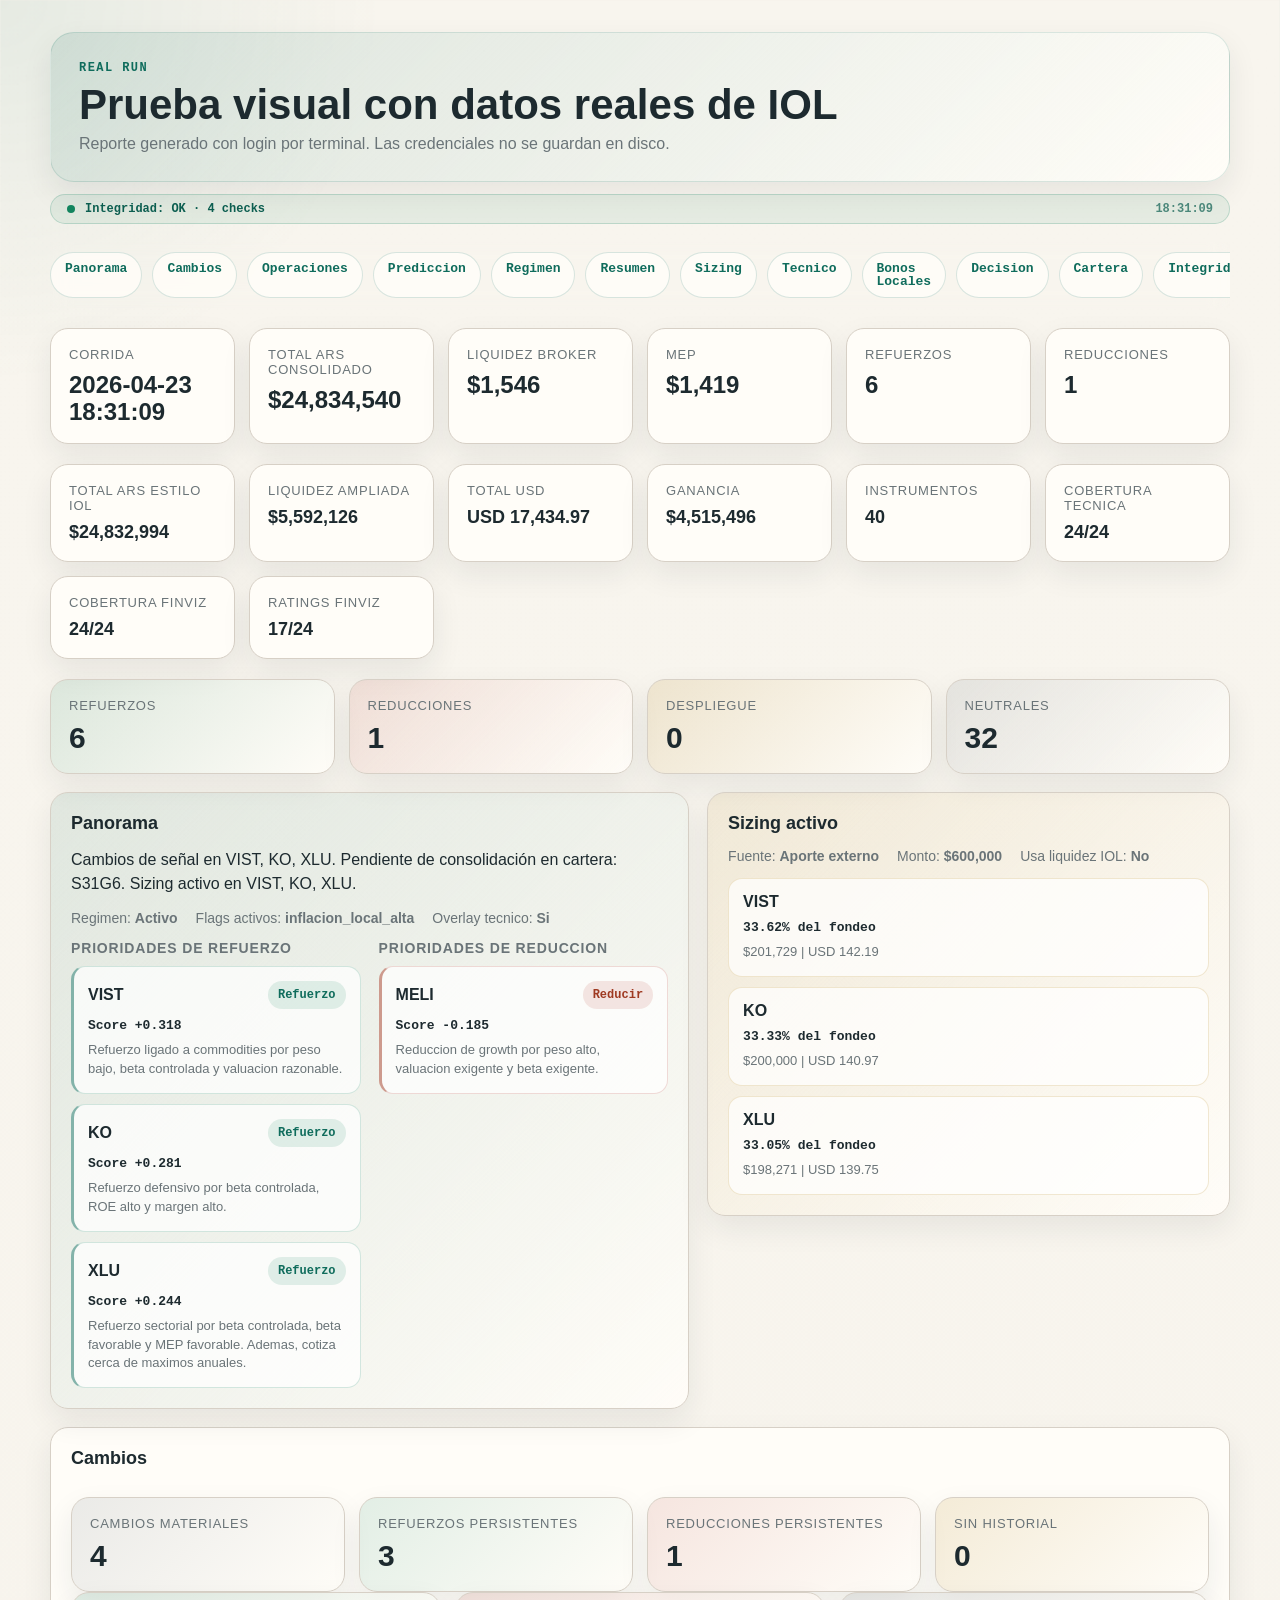
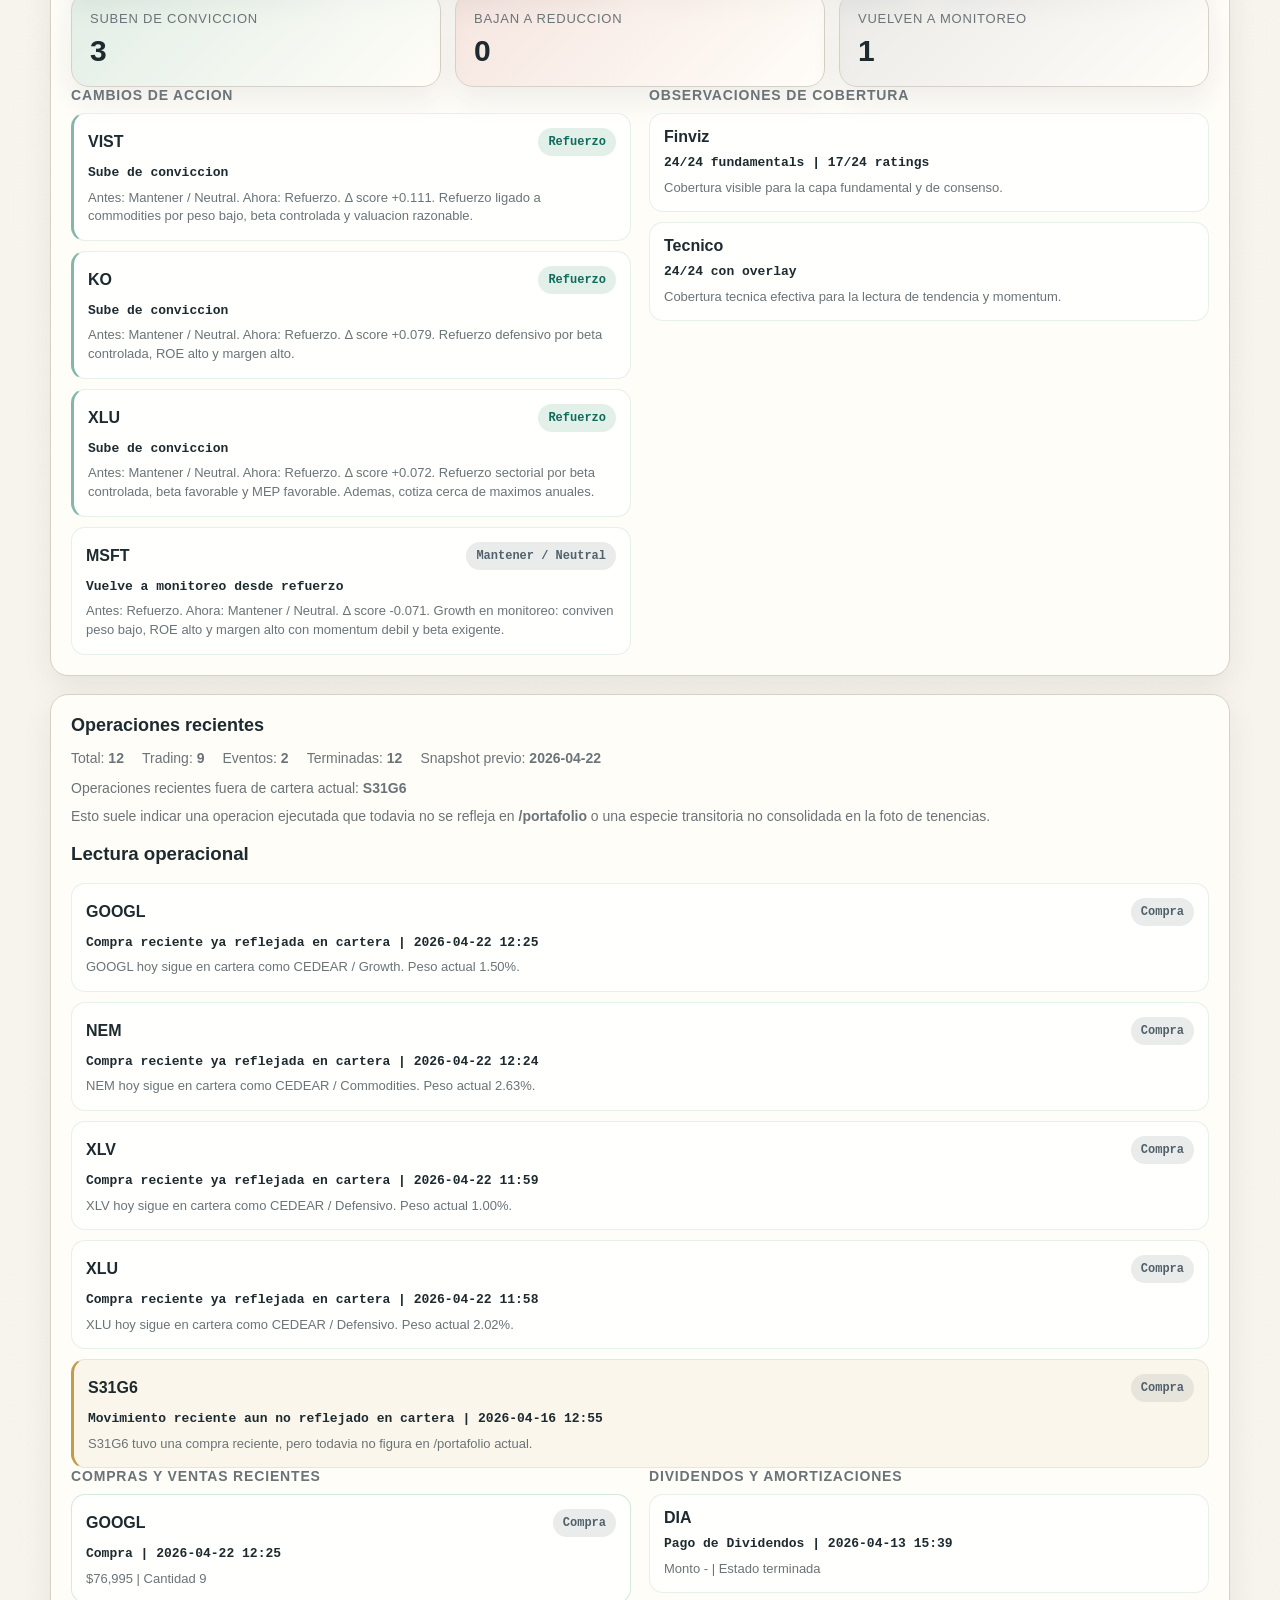
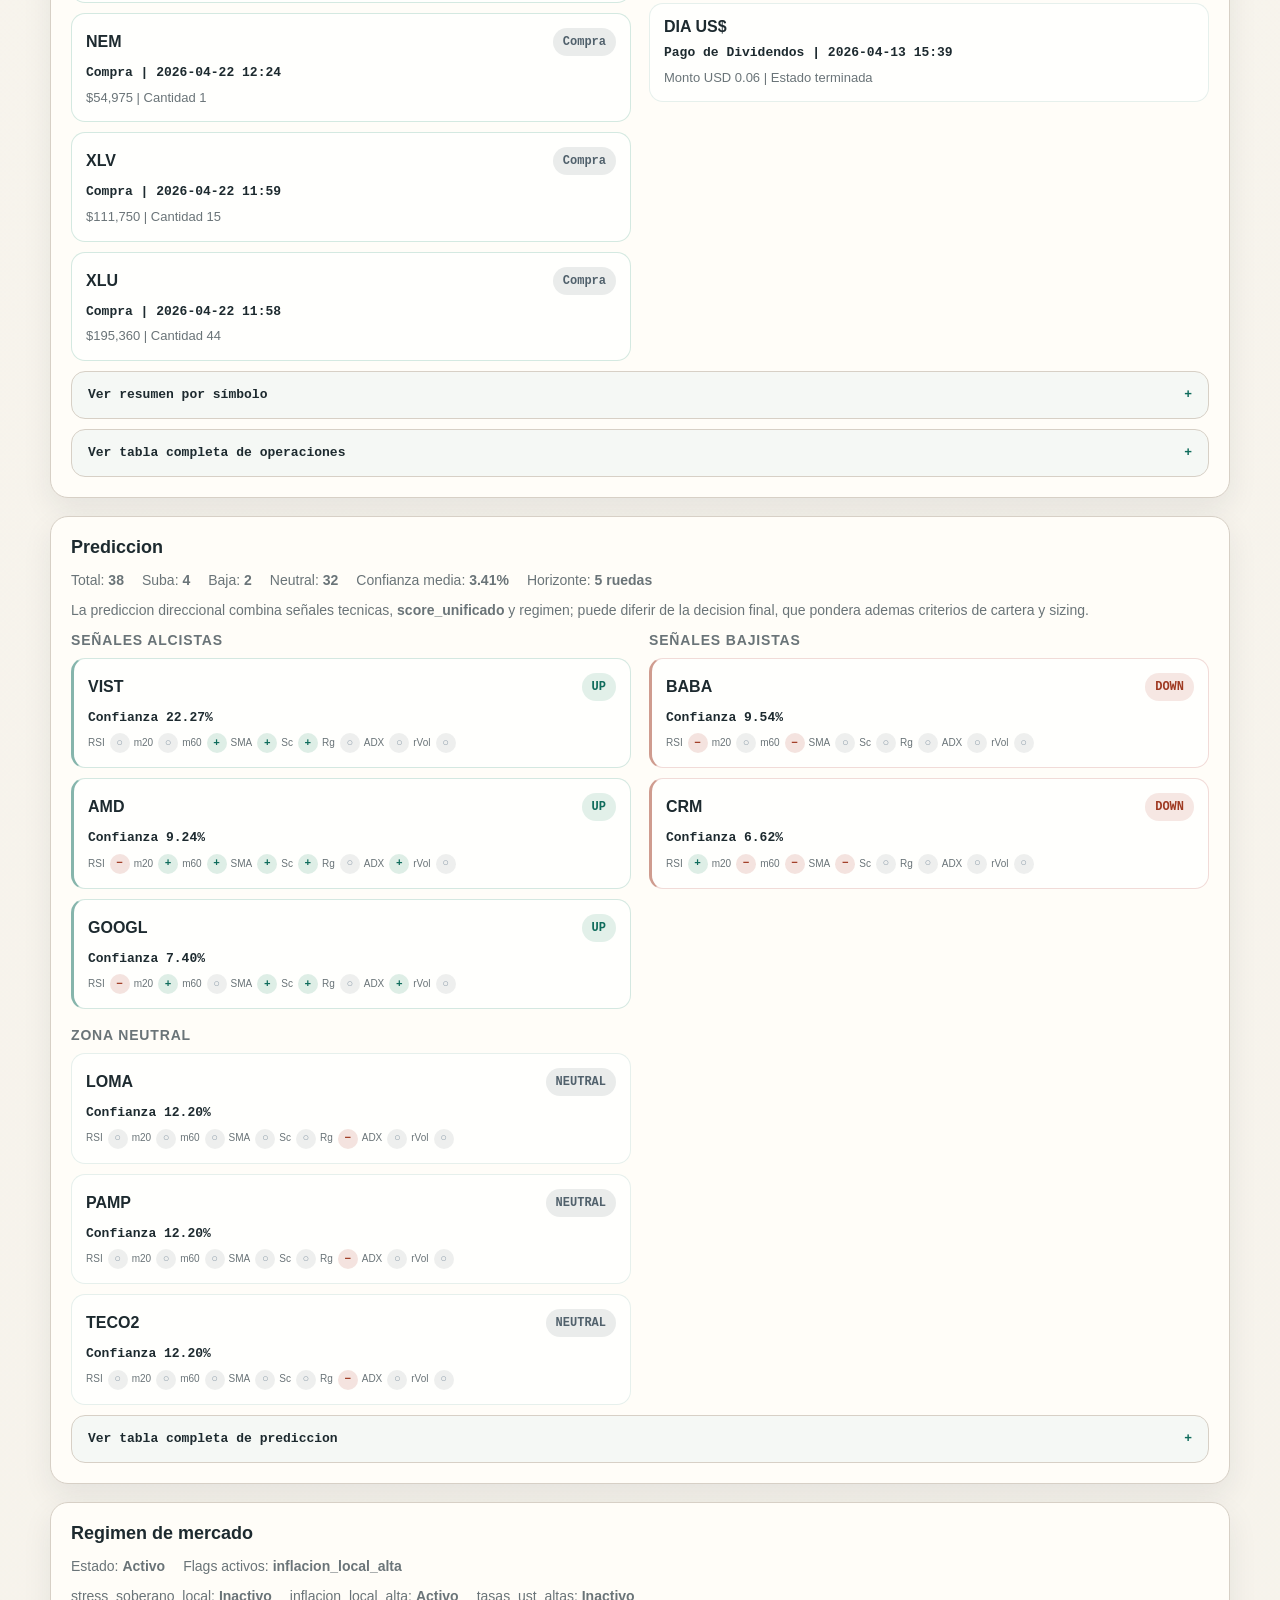
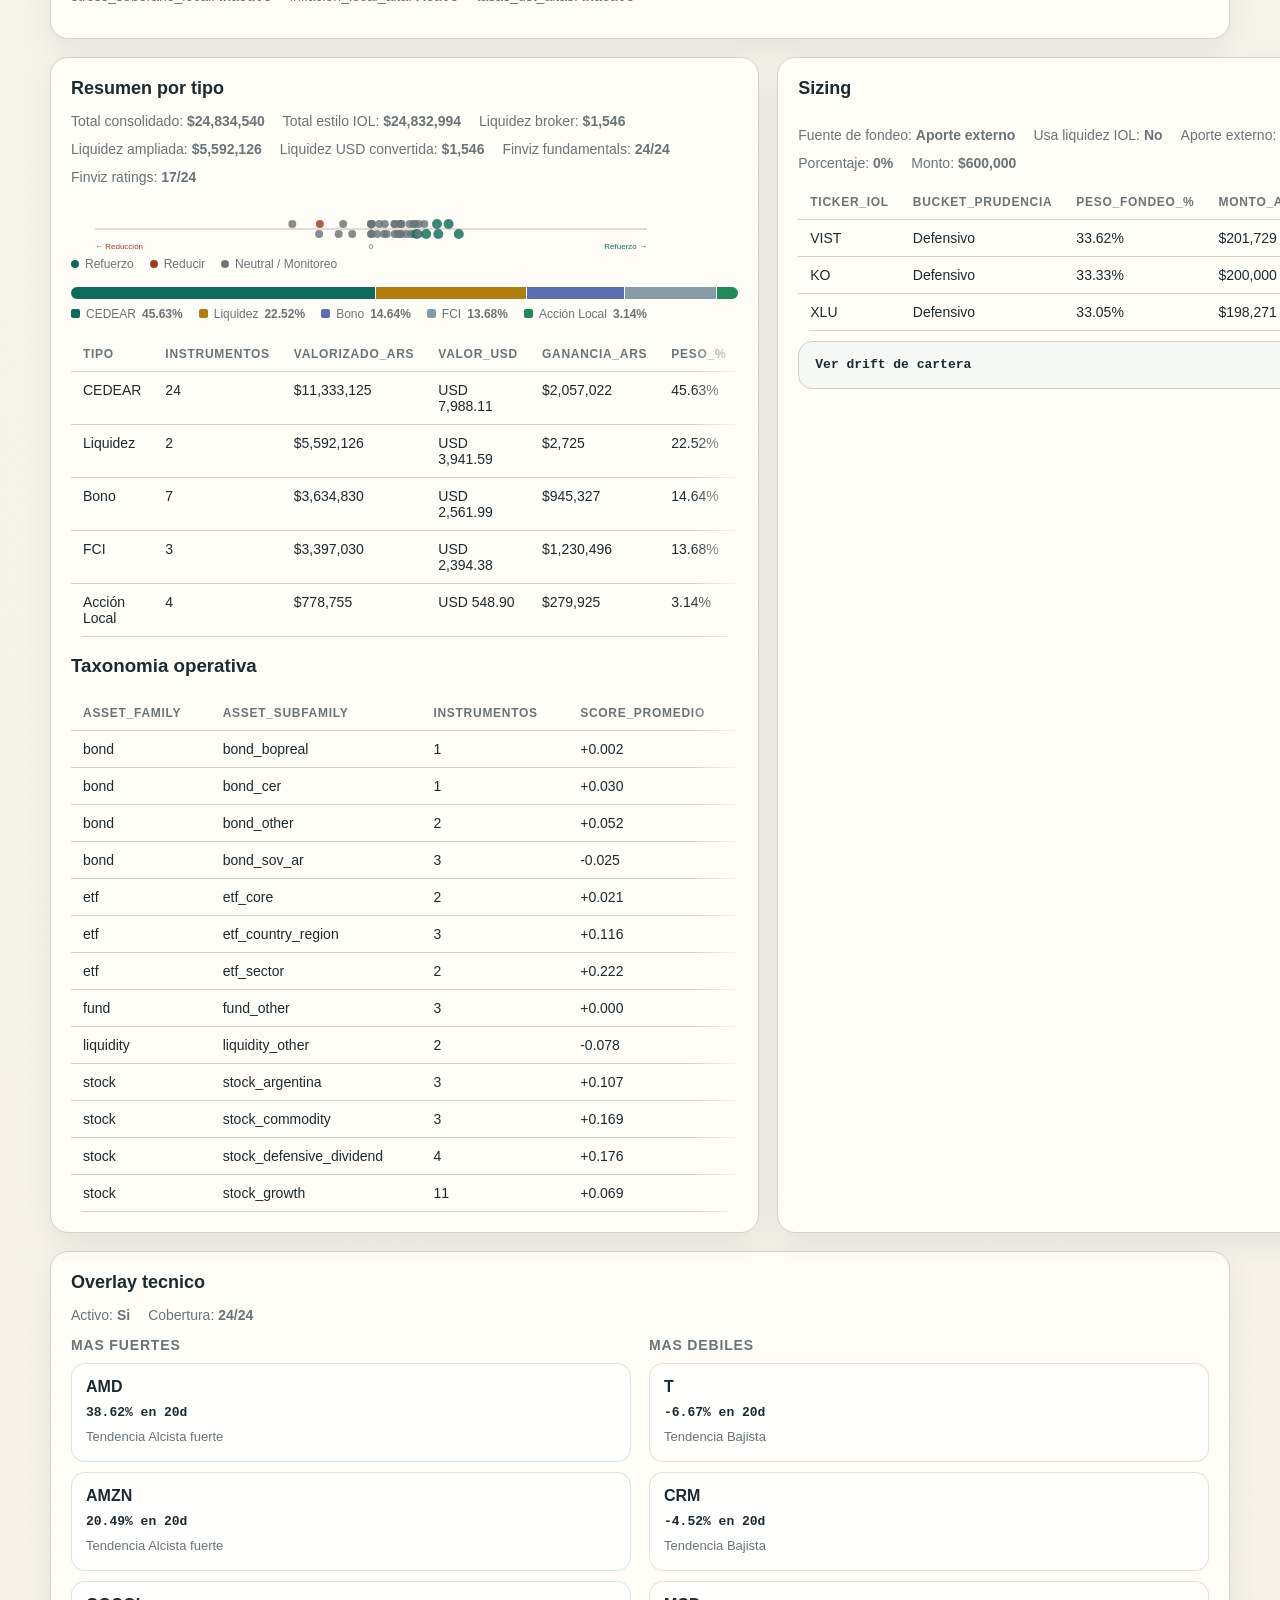
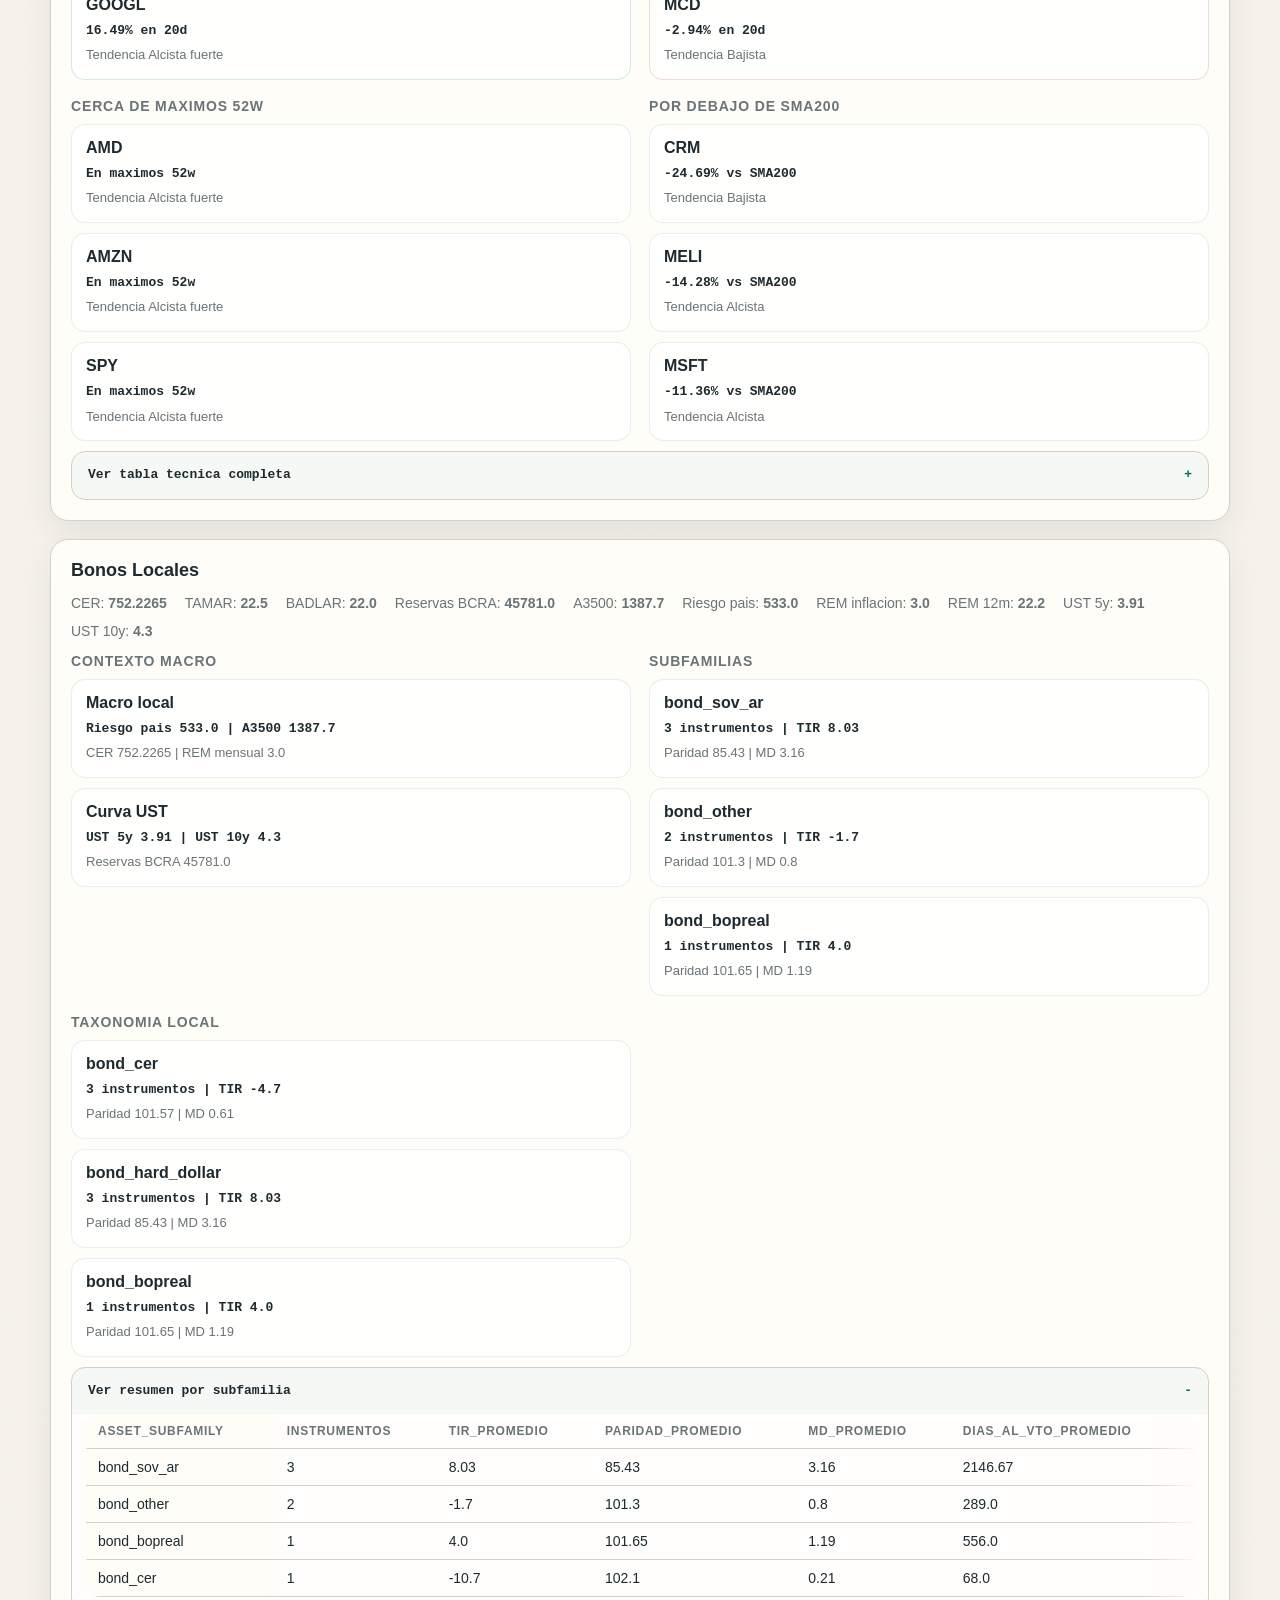
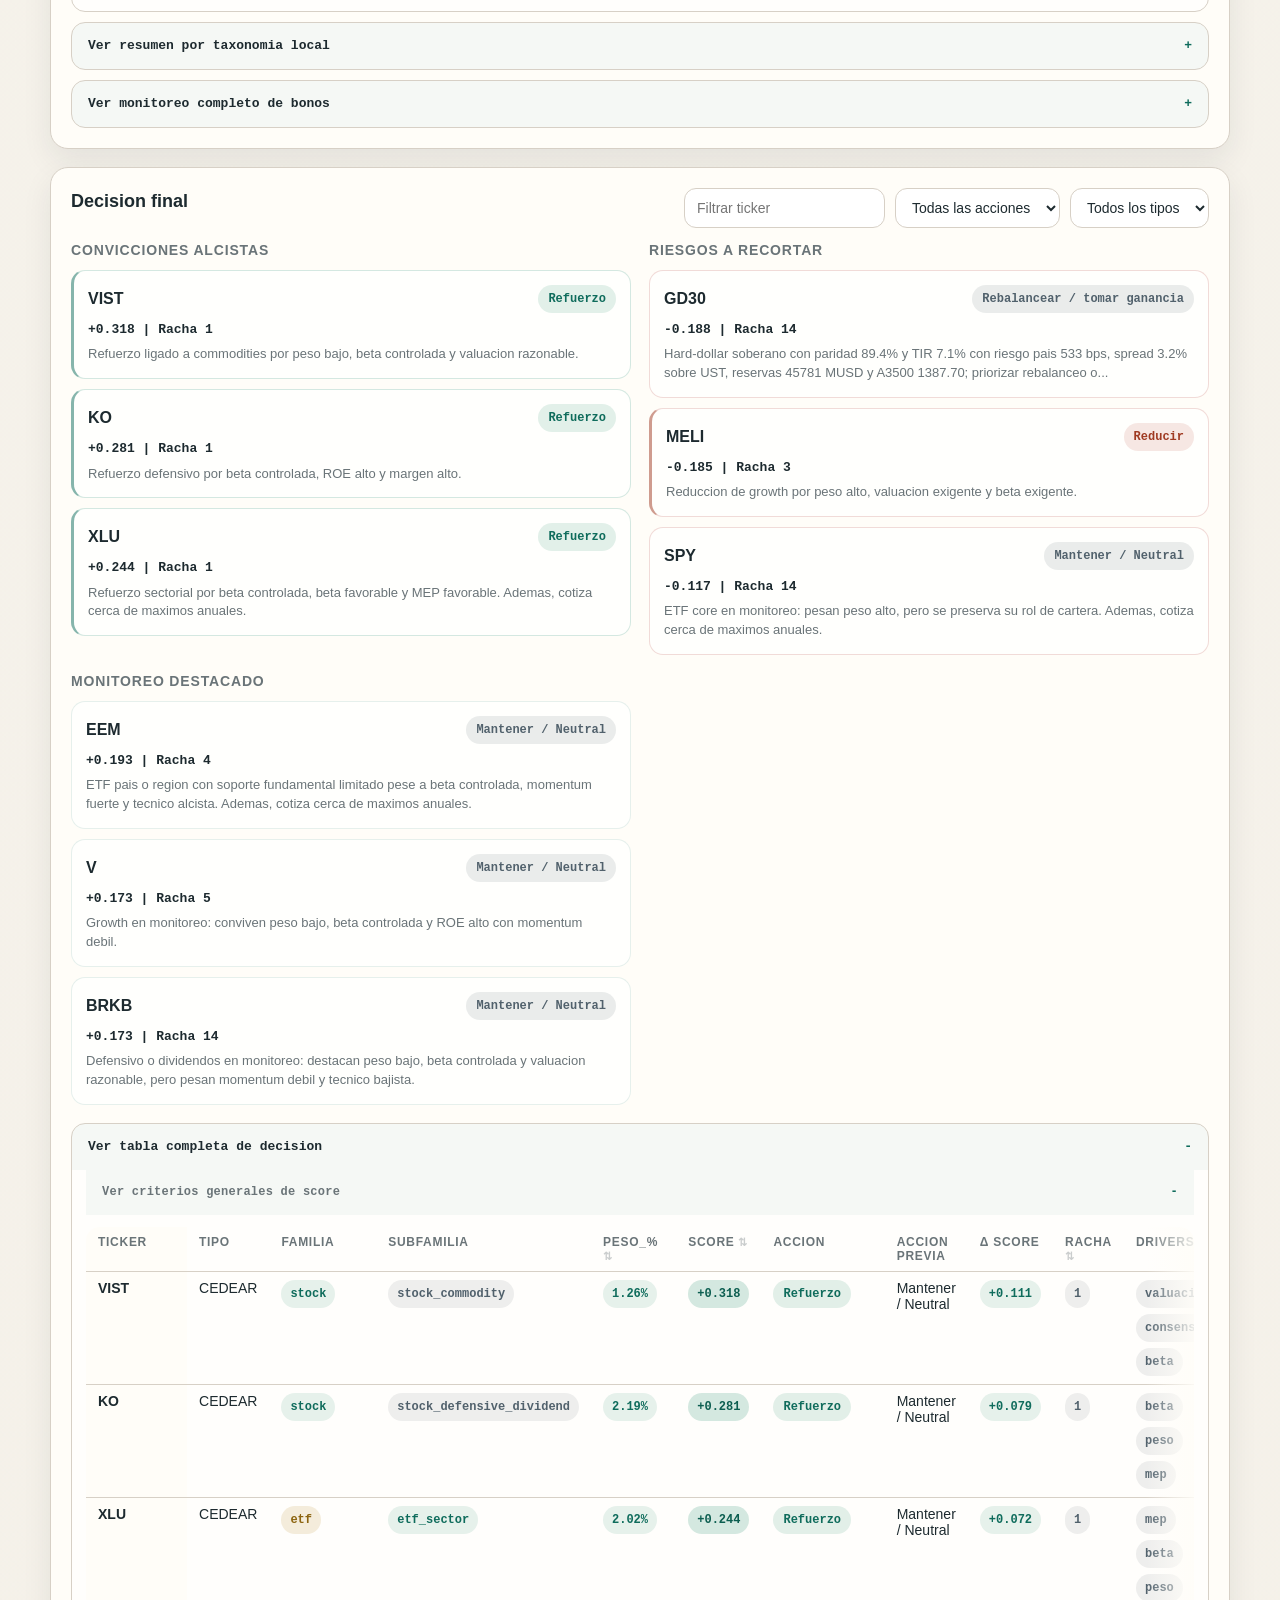
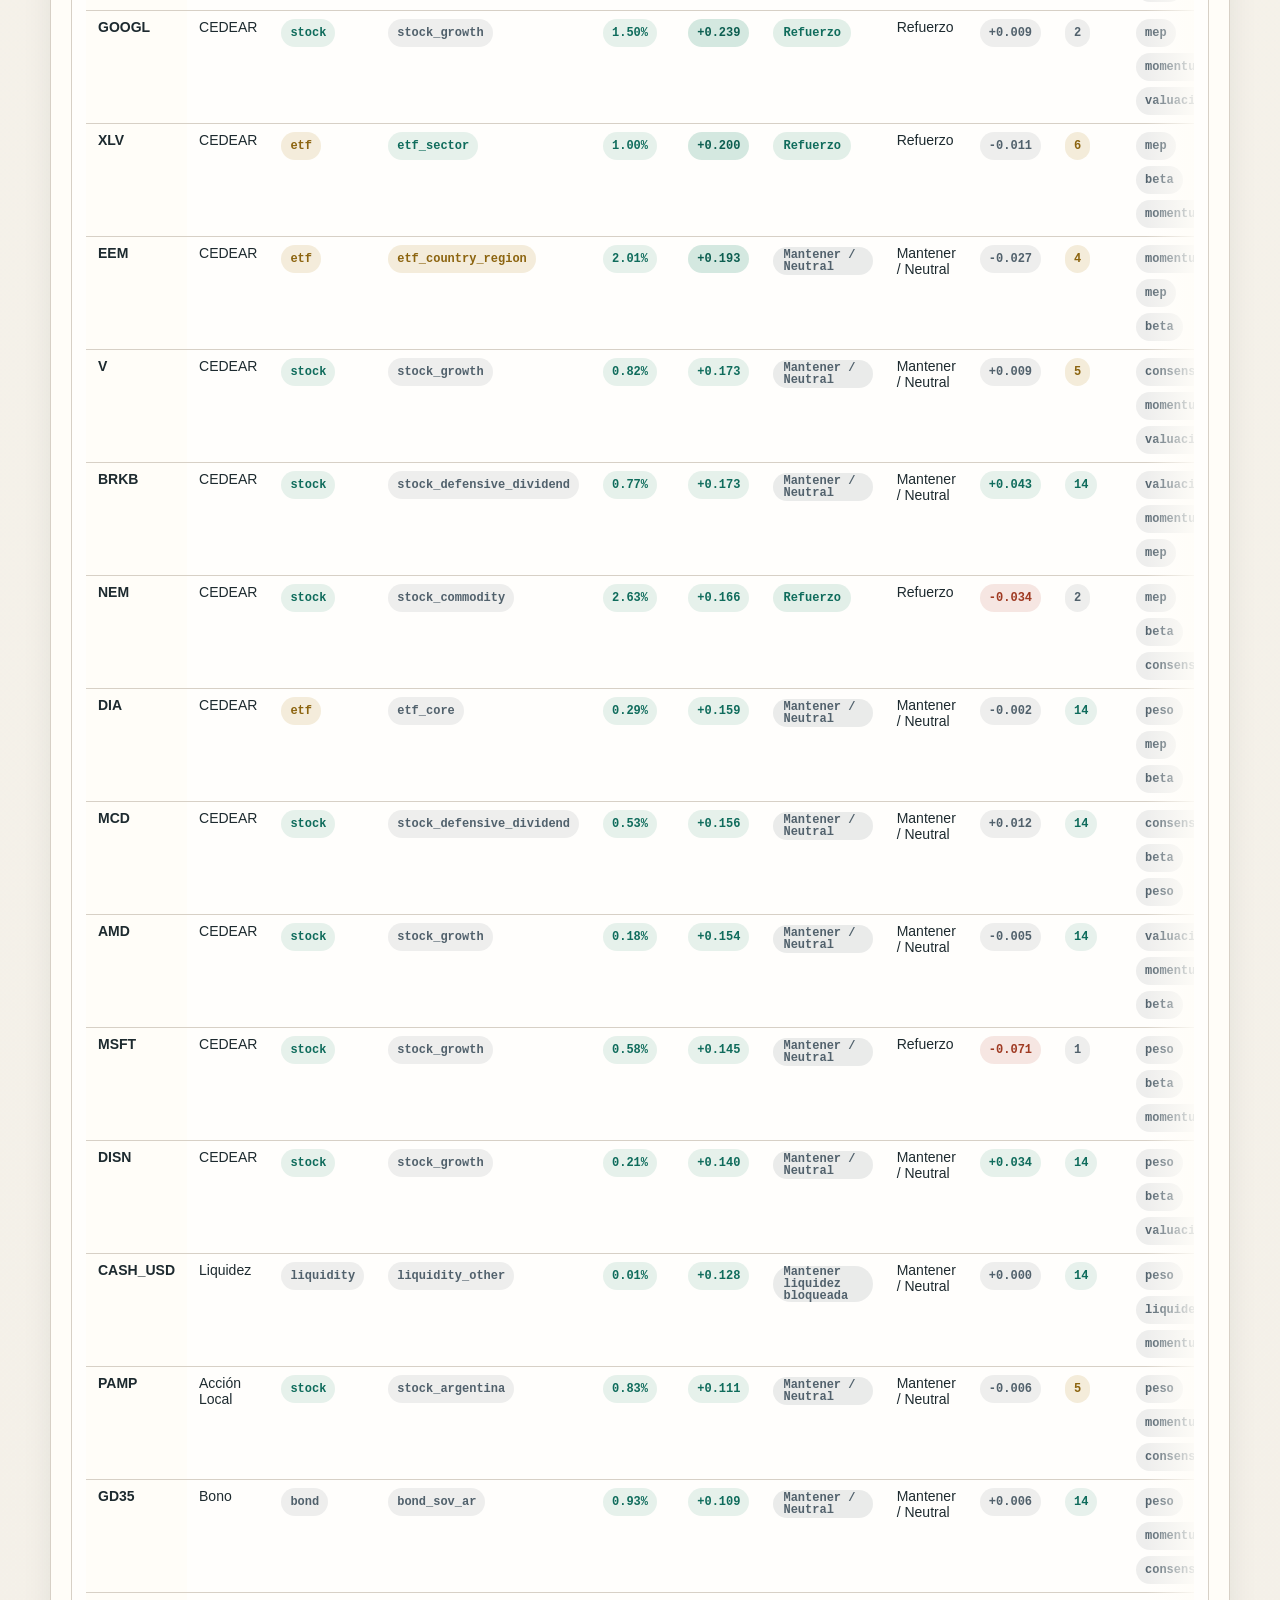
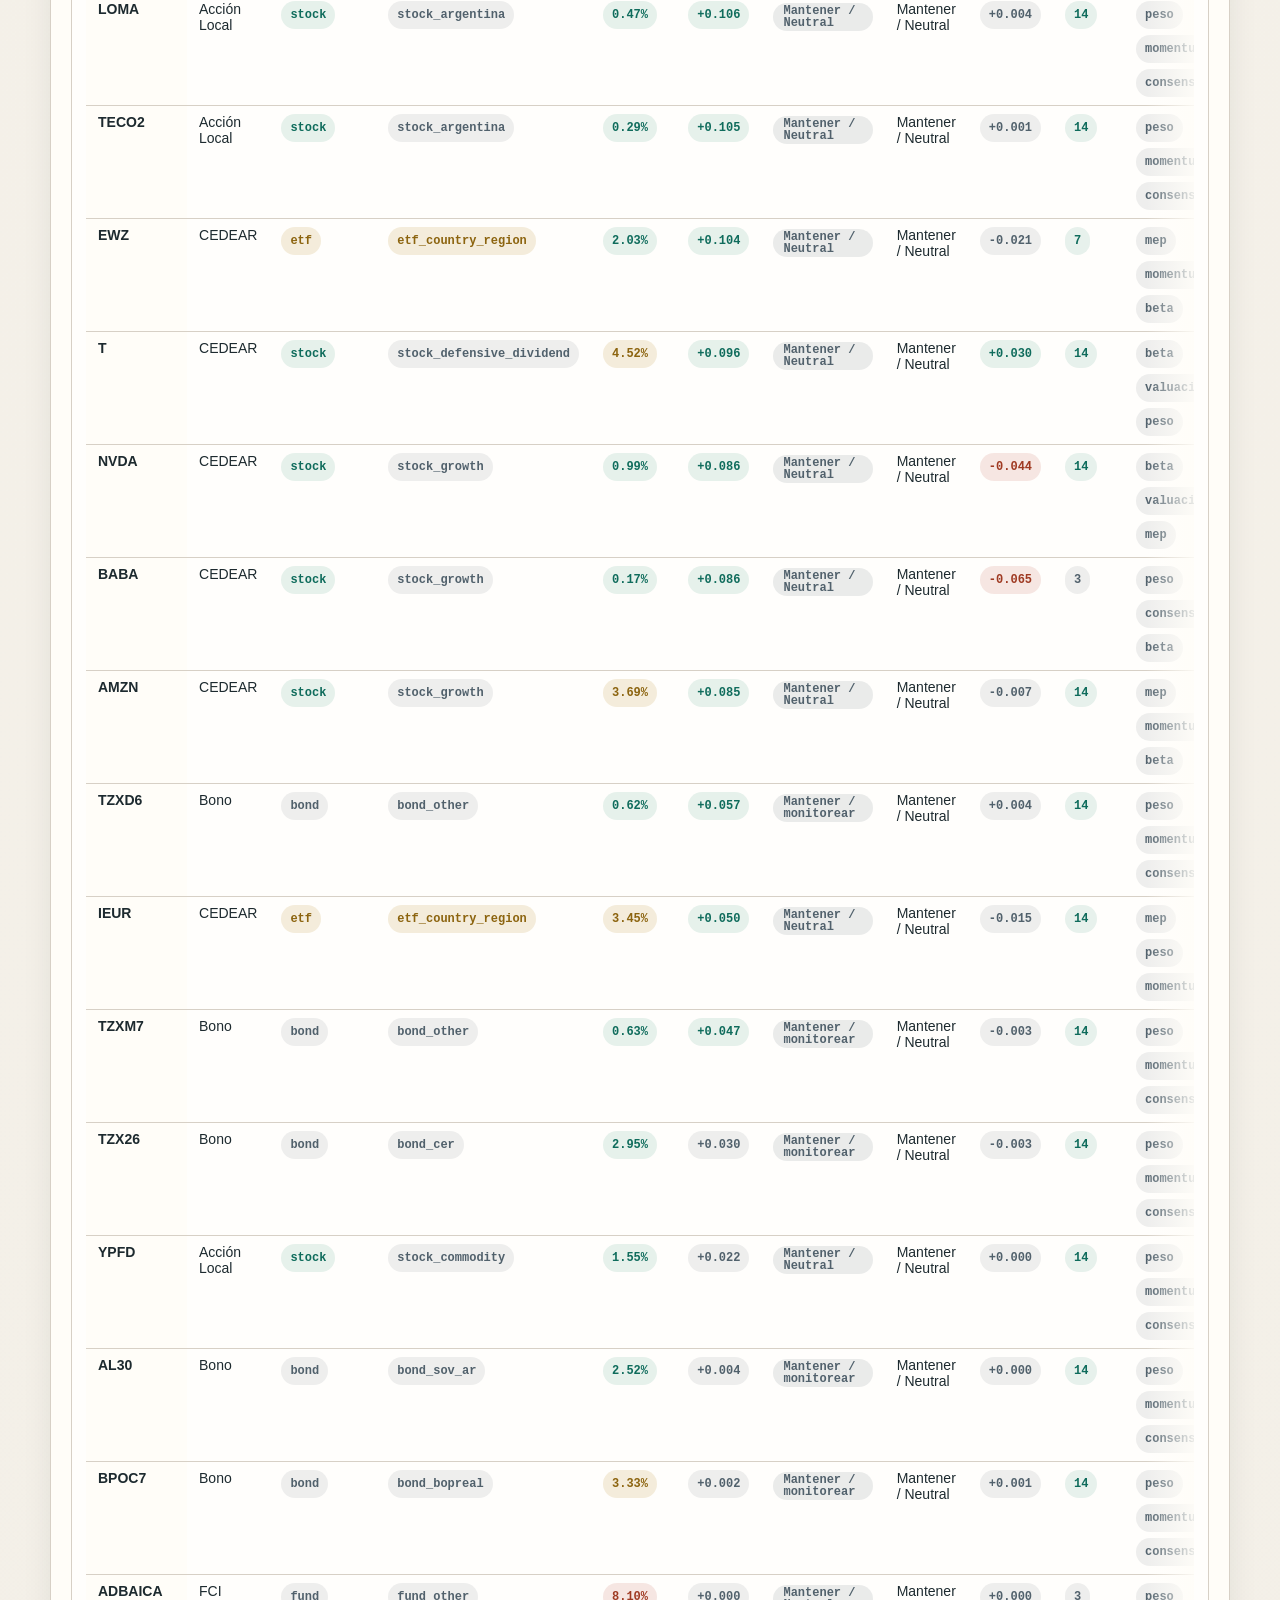
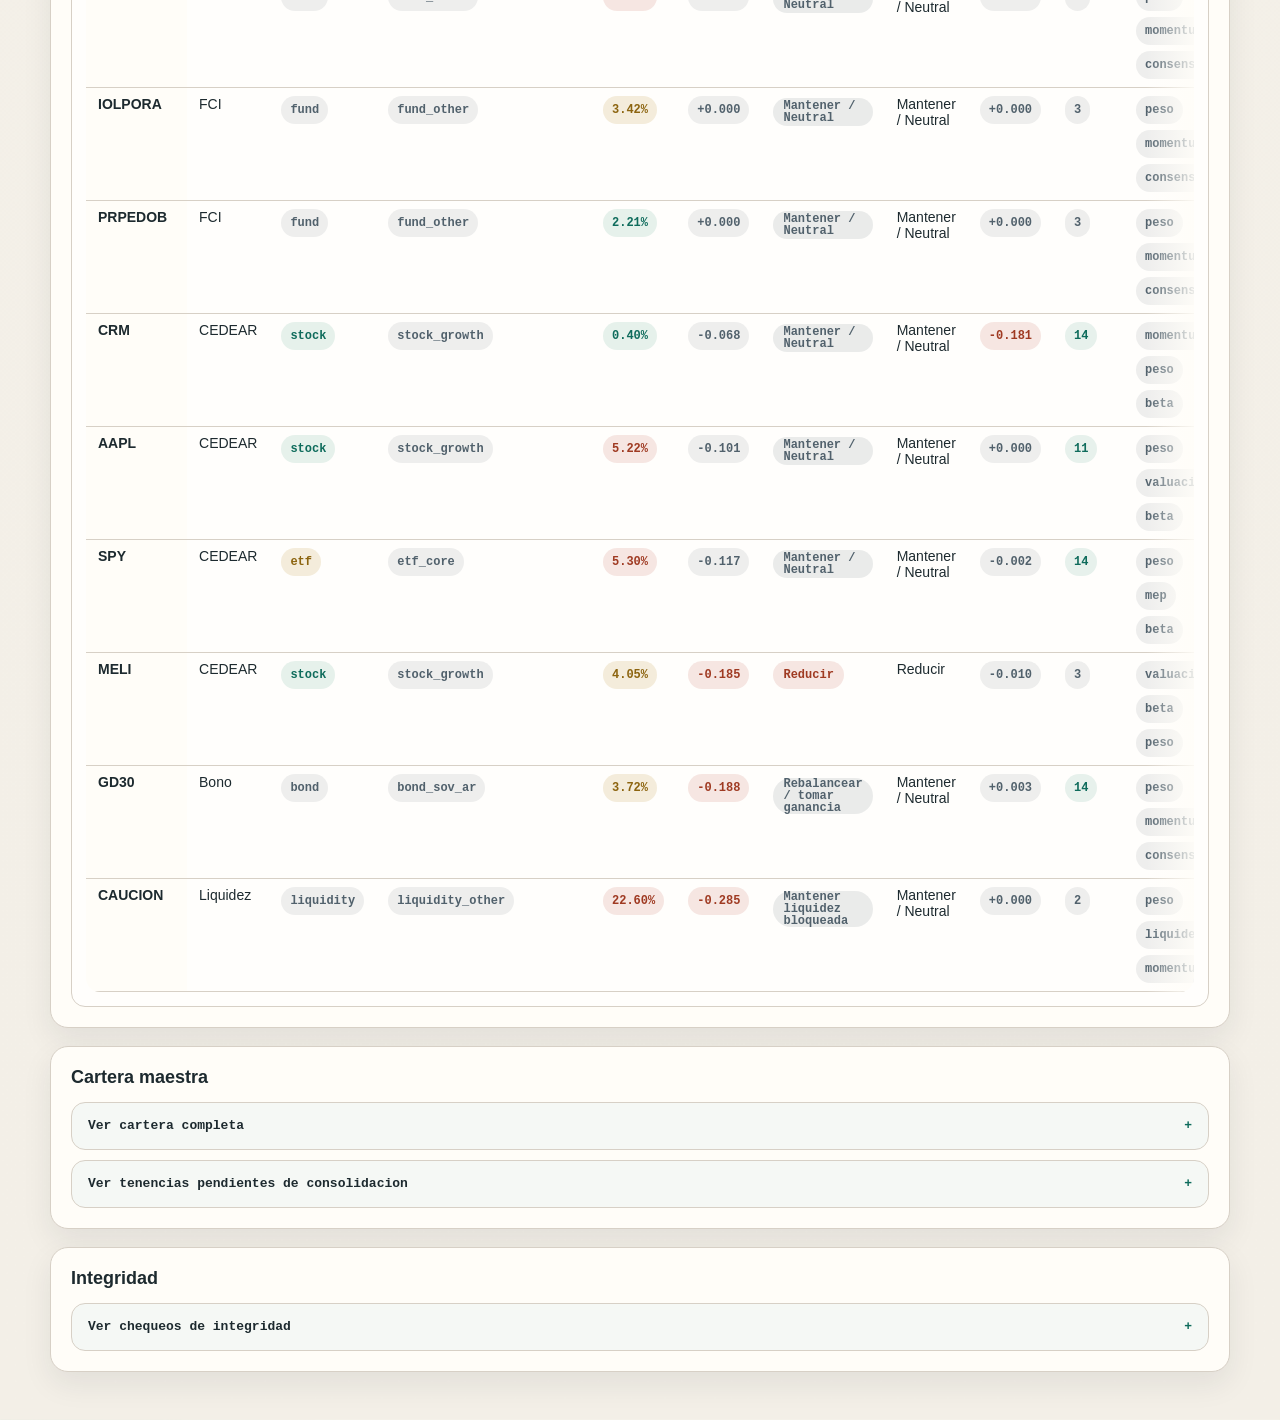
==== commit b0778f48: "Agregar pruebas unitarias para helpers de scoring por régimen de mercado" ====
--- a/reports/real-report.html
+++ b/reports/real-report.html
@@ -16,7 +16,7 @@
       </div>
     </header>
 
-    <div class="integrity-strip integrity-ok"><span class="integrity-dot"></span><span>Integridad: <strong>OK</strong> &middot; 4 checks</span><span class="integrity-time">18:37:25</span></div>
+    <div class="integrity-strip integrity-ok"><span class="integrity-dot"></span><span>Integridad: <strong>OK</strong> &middot; 4 checks</span><span class="integrity-time">18:31:09</span></div>
     
     <nav class="quick-nav">
       <a href="#panorama">Panorama</a>
@@ -36,20 +36,20 @@
 
     
     <section class="cards cards-primary">
-      <article class="card"><span class="label">Corrida</span><strong>2026-04-22 18:37:25</strong></article>
-      <article class="card"><span class="label">Total ARS consolidado</span><strong>$24,807,621</strong></article>
-      <article class="card"><span class="label">Liquidez broker</span><strong>$1,542</strong></article>
-      <article class="card"><span class="label">MEP</span><strong>$1,415</strong></article>
-      <article class="card"><span class="label">Refuerzos</span><strong>4</strong></article>
+      <article class="card"><span class="label">Corrida</span><strong>2026-04-23 18:31:09</strong></article>
+      <article class="card"><span class="label">Total ARS consolidado</span><strong>$24,834,540</strong></article>
+      <article class="card"><span class="label">Liquidez broker</span><strong>$1,546</strong></article>
+      <article class="card"><span class="label">MEP</span><strong>$1,419</strong></article>
+      <article class="card"><span class="label">Refuerzos</span><strong>6</strong></article>
       <article class="card"><span class="label">Reducciones</span><strong>1</strong></article>
     </section>
     
     
     <section class="cards cards-secondary">
-      <article class="card compact"><span class="label">Total ARS estilo IOL</span><strong>$24,806,078</strong></article>
-      <article class="card compact"><span class="label">Liquidez ampliada</span><strong>$5,589,396</strong></article>
-      <article class="card compact"><span class="label">Total USD</span><strong>USD 17,346.06</strong></article>
-      <article class="card compact"><span class="label">Ganancia</span><strong>$4,496,497</strong></article>
+      <article class="card compact"><span class="label">Total ARS estilo IOL</span><strong>$24,832,994</strong></article>
+      <article class="card compact"><span class="label">Liquidez ampliada</span><strong>$5,592,126</strong></article>
+      <article class="card compact"><span class="label">Total USD</span><strong>USD 17,434.97</strong></article>
+      <article class="card compact"><span class="label">Ganancia</span><strong>$4,515,496</strong></article>
       <article class="card compact"><span class="label">Instrumentos</span><strong>40</strong></article>
       <article class="card compact"><span class="label">Cobertura tecnica</span><strong>24/24</strong></article>
       <article class="card compact"><span class="label">Cobertura Finviz</span><strong>24/24</strong></article>
@@ -58,17 +58,17 @@
     
     
     <section class="action-strip">
-      <article class="action-card buy"><span>Refuerzos</span><strong>4</strong></article>
+      <article class="action-card buy"><span>Refuerzos</span><strong>6</strong></article>
       <article class="action-card sell"><span>Reducciones</span><strong>1</strong></article>
       <article class="action-card fund"><span>Despliegue</span><strong>0</strong></article>
-      <article class="action-card neutral"><span>Neutrales</span><strong>34</strong></article>
+      <article class="action-card neutral"><span>Neutrales</span><strong>32</strong></article>
     </section>
     
     
     <section class="grid spotlight-grid" id="panorama">
       <section class="panel spotlight">
         <h2>Panorama</h2>
-        <p class="summary-lede">Cambios de señal en GOOGL, NEM, MSFT. Movimientos ya visibles en cartera: GOOGL, NEM, XLU. Pendiente de consolidación en cartera: S31G6. Sizing activo en XLV, GOOGL, MSFT.</p>
+        <p class="summary-lede">Cambios de señal en VIST, KO, XLU. Pendiente de consolidación en cartera: S31G6. Sizing activo en VIST, KO, XLU.</p>
         <div class="meta">
           <span>Regimen: <strong>Activo</strong></span>
           <span>Flags activos: <strong>inflacion_local_alta</strong></span>
@@ -77,11 +77,11 @@
         <div class="focus-columns">
           <div>
             <h3>Prioridades de refuerzo</h3>
-            <div class="focus-list tone-buy"><article class="focus-item item-buy"><div class="focus-top"><strong>GOOGL</strong><span class="badge badge-buy">Refuerzo</span></div><div class="focus-title">Score +0.230</div><div class="focus-detail">Refuerzo growth por peso bajo, ROE alto y margen alto. Ademas, cotiza cerca de maximos anuales.</div></article><article class="focus-item item-buy"><div class="focus-top"><strong>MSFT</strong><span class="badge badge-buy">Refuerzo</span></div><div class="focus-title">Score +0.216</div><div class="focus-detail">Refuerzo growth por peso bajo, ROE alto y margen alto.</div></article><article class="focus-item item-buy"><div class="focus-top"><strong>XLV</strong><span class="badge badge-buy">Refuerzo</span></div><div class="focus-title">Score +0.211</div><div class="focus-detail">Refuerzo sectorial por peso bajo, beta controlada y beta favorable.</div></article></div>
+            <div class="focus-list tone-buy"><article class="focus-item item-buy"><div class="focus-top"><strong>VIST</strong><span class="badge badge-buy">Refuerzo</span></div><div class="focus-title">Score +0.318</div><div class="focus-detail">Refuerzo ligado a commodities por peso bajo, beta controlada y valuacion razonable.</div></article><article class="focus-item item-buy"><div class="focus-top"><strong>KO</strong><span class="badge badge-buy">Refuerzo</span></div><div class="focus-title">Score +0.281</div><div class="focus-detail">Refuerzo defensivo por beta controlada, ROE alto y margen alto.</div></article><article class="focus-item item-buy"><div class="focus-top"><strong>XLU</strong><span class="badge badge-buy">Refuerzo</span></div><div class="focus-title">Score +0.244</div><div class="focus-detail">Refuerzo sectorial por beta controlada, beta favorable y MEP favorable. Ademas, cotiza cerca de maximos anuales.</div></article></div>
           </div>
           <div>
             <h3>Prioridades de reduccion</h3>
-            <div class="focus-list tone-sell"><article class="focus-item item-sell"><div class="focus-top"><strong>MELI</strong><span class="badge badge-sell">Reducir</span></div><div class="focus-title">Score -0.175</div><div class="focus-detail">Reduccion de growth por peso alto, valuacion exigente y beta exigente.</div></article></div>
+            <div class="focus-list tone-sell"><article class="focus-item item-sell"><div class="focus-top"><strong>MELI</strong><span class="badge badge-sell">Reducir</span></div><div class="focus-title">Score -0.185</div><div class="focus-detail">Reduccion de growth por peso alto, valuacion exigente y beta exigente.</div></article></div>
           </div>
         </div>
       </section>
@@ -92,7 +92,7 @@
           <span>Monto: <strong>$600,000</strong></span>
           <span>Usa liquidez IOL: <strong>No</strong></span>
         </div>
-        <div class="focus-list tone-fund"><article class="focus-item"><div class="focus-top"><strong>XLV</strong></div><div class="focus-title">41.05% del fondeo</div><div class="focus-detail">$246,329 | USD 174.10</div></article><article class="focus-item"><div class="focus-top"><strong>GOOGL</strong></div><div class="focus-title">29.54% del fondeo</div><div class="focus-detail">$177,245 | USD 125.27</div></article><article class="focus-item"><div class="focus-top"><strong>MSFT</strong></div><div class="focus-title">29.40% del fondeo</div><div class="focus-detail">$176,426 | USD 124.69</div></article></div>
+        <div class="focus-list tone-fund"><article class="focus-item"><div class="focus-top"><strong>VIST</strong></div><div class="focus-title">33.62% del fondeo</div><div class="focus-detail">$201,729 | USD 142.19</div></article><article class="focus-item"><div class="focus-top"><strong>KO</strong></div><div class="focus-title">33.33% del fondeo</div><div class="focus-detail">$200,000 | USD 140.97</div></article><article class="focus-item"><div class="focus-top"><strong>XLU</strong></div><div class="focus-title">33.05% del fondeo</div><div class="focus-detail">$198,271 | USD 139.75</div></article></div>
       </section>
     </section>
     
@@ -104,7 +104,7 @@
       
     <section class="action-strip compact-strip">
       <article class="action-card neutral"><span>Cambios materiales</span><strong>4</strong></article>
-      <article class="action-card buy"><span>Refuerzos persistentes</span><strong>1</strong></article>
+      <article class="action-card buy"><span>Refuerzos persistentes</span><strong>3</strong></article>
       <article class="action-card sell"><span>Reducciones persistentes</span><strong>1</strong></article>
       <article class="action-card fund"><span>Sin historial</span><strong>0</strong></article>
     </section>
@@ -119,7 +119,7 @@
       <div class="focus-columns">
         <div>
           <h3>Cambios de accion</h3>
-          <div class="focus-list tone-neutral"><article class="focus-item item-buy"><div class="focus-top"><strong>GOOGL</strong><span class="badge badge-buy">Refuerzo</span></div><div class="focus-title">Sube de conviccion</div><div class="focus-detail">Antes: Mantener / Neutral. Ahora: Refuerzo. Δ score +0.064. Refuerzo growth por peso bajo, ROE alto y margen alto. Ademas, cotiza cerca de maximos anuales.</div></article><article class="focus-item item-buy"><div class="focus-top"><strong>NEM</strong><span class="badge badge-buy">Refuerzo</span></div><div class="focus-title">Sube de conviccion</div><div class="focus-detail">Antes: Mantener / Neutral. Ahora: Refuerzo. Δ score +0.046. Refuerzo ligado a commodities por beta controlada, valuacion razonable y ROE alto.</div></article><article class="focus-item item-buy"><div class="focus-top"><strong>MSFT</strong><span class="badge badge-buy">Refuerzo</span></div><div class="focus-title">Sube de conviccion</div><div class="focus-detail">Antes: Mantener / Neutral. Ahora: Refuerzo. Δ score +0.039. Refuerzo growth por peso bajo, ROE alto y margen alto.</div></article><article class="focus-item"><div class="focus-top"><strong>VIST</strong><span class="badge badge-neutral">Mantener / Neutral</span></div><div class="focus-title">Vuelve a monitoreo desde refuerzo</div><div class="focus-detail">Antes: Refuerzo. Ahora: Mantener / Neutral. Δ score -0.015. Commodities en monitoreo: destacan peso bajo, beta controlada y valuacion razonable, pero pesan ganancia extendida.</div></article></div>
+          <div class="focus-list tone-neutral"><article class="focus-item item-buy"><div class="focus-top"><strong>VIST</strong><span class="badge badge-buy">Refuerzo</span></div><div class="focus-title">Sube de conviccion</div><div class="focus-detail">Antes: Mantener / Neutral. Ahora: Refuerzo. Δ score +0.111. Refuerzo ligado a commodities por peso bajo, beta controlada y valuacion razonable.</div></article><article class="focus-item item-buy"><div class="focus-top"><strong>KO</strong><span class="badge badge-buy">Refuerzo</span></div><div class="focus-title">Sube de conviccion</div><div class="focus-detail">Antes: Mantener / Neutral. Ahora: Refuerzo. Δ score +0.079. Refuerzo defensivo por beta controlada, ROE alto y margen alto.</div></article><article class="focus-item item-buy"><div class="focus-top"><strong>XLU</strong><span class="badge badge-buy">Refuerzo</span></div><div class="focus-title">Sube de conviccion</div><div class="focus-detail">Antes: Mantener / Neutral. Ahora: Refuerzo. Δ score +0.072. Refuerzo sectorial por beta controlada, beta favorable y MEP favorable. Ademas, cotiza cerca de maximos anuales.</div></article><article class="focus-item"><div class="focus-top"><strong>MSFT</strong><span class="badge badge-neutral">Mantener / Neutral</span></div><div class="focus-title">Vuelve a monitoreo desde refuerzo</div><div class="focus-detail">Antes: Refuerzo. Ahora: Mantener / Neutral. Δ score -0.071. Growth en monitoreo: conviven peso bajo, ROE alto y margen alto con momentum debil y beta exigente.</div></article></div>
         </div>
         <div>
           <h3>Observaciones de cobertura</h3>
@@ -146,12 +146,12 @@
         <span>Total: <strong>12</strong></span>
         <span>Trading: <strong>9</strong></span>
         <span>Eventos: <strong>2</strong></span>
-        <span>Terminadas: <strong>11</strong></span>
-        <span>Snapshot previo: <strong>2026-04-21</strong></span>
+        <span>Terminadas: <strong>12</strong></span>
+        <span>Snapshot previo: <strong>2026-04-22</strong></span>
       </div>
       <div class="meta"><span>Operaciones recientes fuera de cartera actual: <strong>S31G6</strong></span><span>Esto suele indicar una operacion ejecutada que todavia no se refleja en <strong>/portafolio</strong> o una especie transitoria no consolidada en la foto de tenencias.</span></div>
       <h3>Lectura operacional</h3>
-      <div class="focus-list tone-neutral"><article class="focus-item"><div class="focus-top"><strong>GOOGL</strong><span class="badge badge-neutral">Compra</span></div><div class="focus-title">Posicion ampliada</div><div class="focus-detail">GOOGL paso de 34 a 43 unidades. Peso actual 1.51%. Se alinea con una compra reciente del 2026-04-22 12:25 por $76,995.</div></article><article class="focus-item"><div class="focus-top"><strong>NEM</strong><span class="badge badge-neutral">Compra</span></div><div class="focus-title">Posicion ampliada</div><div class="focus-detail">NEM paso de 10 a 12 unidades. Peso actual 2.68%. Se alinea con una compra reciente del 2026-04-22 12:24 por $54,975.</div></article><article class="focus-item"><div class="focus-top"><strong>XLU</strong><span class="badge badge-neutral">Compra</span></div><div class="focus-title">Posicion ampliada</div><div class="focus-detail">XLU paso de 66 a 110 unidades. Peso actual 1.98%. Se alinea con una compra reciente del 2026-04-22 11:58 por $195,360.</div></article><article class="focus-item"><div class="focus-top"><strong>XLV</strong><span class="badge badge-neutral">Compra</span></div><div class="focus-title">Posicion ampliada</div><div class="focus-detail">XLV paso de 18 a 33 unidades. Peso actual 1.00%. Se alinea con una compra reciente del 2026-04-22 11:59 por $111,750.</div></article><article class="focus-item item-pending"><div class="focus-top"><strong>S31G6</strong><span class="badge badge-neutral">Compra</span></div><div class="focus-title">Movimiento reciente aun no reflejado en cartera | 2026-04-16 12:55</div><div class="focus-detail">S31G6 tuvo una compra reciente, pero todavia no figura en /portafolio actual.</div></article></div>
+      <div class="focus-list tone-neutral"><article class="focus-item"><div class="focus-top"><strong>GOOGL</strong><span class="badge badge-neutral">Compra</span></div><div class="focus-title">Compra reciente ya reflejada en cartera | 2026-04-22 12:25</div><div class="focus-detail">GOOGL hoy sigue en cartera como CEDEAR / Growth. Peso actual 1.50%.</div></article><article class="focus-item"><div class="focus-top"><strong>NEM</strong><span class="badge badge-neutral">Compra</span></div><div class="focus-title">Compra reciente ya reflejada en cartera | 2026-04-22 12:24</div><div class="focus-detail">NEM hoy sigue en cartera como CEDEAR / Commodities. Peso actual 2.63%.</div></article><article class="focus-item"><div class="focus-top"><strong>XLV</strong><span class="badge badge-neutral">Compra</span></div><div class="focus-title">Compra reciente ya reflejada en cartera | 2026-04-22 11:59</div><div class="focus-detail">XLV hoy sigue en cartera como CEDEAR / Defensivo. Peso actual 1.00%.</div></article><article class="focus-item"><div class="focus-top"><strong>XLU</strong><span class="badge badge-neutral">Compra</span></div><div class="focus-title">Compra reciente ya reflejada en cartera | 2026-04-22 11:58</div><div class="focus-detail">XLU hoy sigue en cartera como CEDEAR / Defensivo. Peso actual 2.02%.</div></article><article class="focus-item item-pending"><div class="focus-top"><strong>S31G6</strong><span class="badge badge-neutral">Compra</span></div><div class="focus-title">Movimiento reciente aun no reflejado en cartera | 2026-04-16 12:55</div><div class="focus-detail">S31G6 tuvo una compra reciente, pero todavia no figura en /portafolio actual.</div></article></div>
       <div class="focus-columns">
         <div>
           <h3>Compras y ventas recientes</h3>
@@ -163,8 +163,8 @@
         </div>
       </div>
       <details class="collapsible compact-collapsible"><summary>Ver resumen por símbolo</summary><div class="collapsible-body"><div class="table-wrap"><table class=""><thead><tr><th>simbolo</th><th>tipo</th><th>operaciones</th><th>ultima_fecha</th><th>monto_total</th><th>cantidad_total</th></tr></thead><tbody><tr><td>GOOGL</td><td>Compra</td><td>2</td><td>2026-04-22 12:25</td><td>$195,155</td><td>23</td></tr><tr><td>NEM</td><td>Compra</td><td>2</td><td>2026-04-22 12:24</td><td>$110,075</td><td>2</td></tr><tr><td>XLV</td><td>Compra</td><td>1</td><td>2026-04-22 11:59</td><td>$111,750</td><td>15</td></tr><tr><td>XLU</td><td>Compra</td><td>1</td><td>2026-04-22 11:58</td><td>$195,360</td><td>44</td></tr><tr><td>S31G6</td><td>Compra</td><td>1</td><td>2026-04-16 12:55</td><td>$119,009</td><td>102,127</td></tr><tr><td>AL30</td><td>Compra</td><td>1</td><td>2026-04-16 12:54</td><td>$119,288</td><td>133</td></tr><tr><td>PAMP</td><td>Compra</td><td>1</td><td>2026-04-16 12:53</td><td>$201,600</td><td>42</td></tr></tbody></table></div></div></details>
-      <details class="collapsible compact-collapsible"><summary>Ver cambios contra snapshot previo</summary><div class="collapsible-body"><div class="table-wrap"><table class=""><thead><tr><th>simbolo</th><th>cambio</th><th>detalle</th></tr></thead><tbody><tr><td>GOOGL</td><td>aumento_posicion</td><td>GOOGL paso de 34 a 43 unidades. Peso actual 1.51%. Se alinea con una compra reciente del 2026-04-22 12:25 por $76,995.</td></tr><tr><td>NEM</td><td>aumento_posicion</td><td>NEM paso de 10 a 12 unidades. Peso actual 2.68%. Se alinea con una compra reciente del 2026-04-22 12:24 por $54,975.</td></tr><tr><td>XLU</td><td>aumento_posicion</td><td>XLU paso de 66 a 110 unidades. Peso actual 1.98%. Se alinea con una compra reciente del 2026-04-22 11:58 por $195,360.</td></tr><tr><td>XLV</td><td>aumento_posicion</td><td>XLV paso de 18 a 33 unidades. Peso actual 1.00%. Se alinea con una compra reciente del 2026-04-22 11:59 por $111,750.</td></tr></tbody></table></div></div></details>
-      <details class="collapsible compact-collapsible"><summary>Ver tabla completa de operaciones</summary><div class="collapsible-body"><div class="table-wrap"><table class=""><thead><tr><th>numero</th><th>fecha_evento</th><th>tipo</th><th>estado</th><th>mercado</th><th>simbolo</th><th>Moneda</th><th>Cantidad final</th><th>Precio final</th><th>Monto final</th><th>plazo</th></tr></thead><tbody><tr><td>171470189</td><td>2026-04-22 12:25</td><td>Compra</td><td>terminada</td><td>BCBA</td><td>GOOGL</td><td>ARS</td><td>9</td><td>$8,555</td><td>$76,995</td><td>a24horas</td></tr><tr><td>171470021</td><td>2026-04-22 12:24</td><td>Compra</td><td>terminada</td><td>BCBA</td><td>NEM</td><td>ARS</td><td>1</td><td>$54,975</td><td>$54,975</td><td>a24horas</td></tr><tr><td>171463787</td><td>2026-04-22 11:59</td><td>Compra</td><td>terminada</td><td>BCBA</td><td>XLV</td><td>ARS</td><td>15</td><td>$7,450</td><td>$111,750</td><td>a24horas</td></tr><tr><td>171463686</td><td>2026-04-22 11:58</td><td>Compra</td><td>terminada</td><td>BCBA</td><td>XLU</td><td>ARS</td><td>44</td><td>$4,440</td><td>$195,360</td><td>a24horas</td></tr><tr><td>171463531</td><td>2026-04-22 11:58</td><td>Compra</td><td>terminada</td><td>BCBA</td><td>NEM</td><td>ARS</td><td>1</td><td>$55,100</td><td>$55,100</td><td>a24horas</td></tr><tr><td>171463129</td><td>2026-04-22 11:56</td><td>Suscripción FCI</td><td>en_Proceso</td><td>BCBA</td><td>ADBAICA</td><td>ARS</td><td>-</td><td>-</td><td>$170,000</td><td>inmediata</td></tr><tr><td>170860257</td><td>2026-04-16 12:55</td><td>Compra</td><td>terminada</td><td>BCBA</td><td>S31G6</td><td>ARS</td><td>102,127</td><td>$117</td><td>$119,009</td><td>a24horas</td></tr><tr><td>170860152</td><td>2026-04-16 12:54</td><td>Compra</td><td>terminada</td><td>BCBA</td><td>AL30</td><td>ARS</td><td>133</td><td>$89,690</td><td>$119,288</td><td>a24horas</td></tr><tr><td>170860042</td><td>2026-04-16 12:54</td><td>Compra</td><td>terminada</td><td>BCBA</td><td>GOOGL</td><td>ARS</td><td>14</td><td>$8,440</td><td>$118,160</td><td>a24horas</td></tr><tr><td>170859929</td><td>2026-04-16 12:53</td><td>Compra</td><td>terminada</td><td>BCBA</td><td>PAMP</td><td>ARS</td><td>42</td><td>$4,800</td><td>$201,600</td><td>a24horas</td></tr><tr><td>170443237</td><td>2026-04-13 15:39</td><td>Pago de Dividendos</td><td>terminada</td><td>BCBA</td><td>DIA</td><td>ARS</td><td>-</td><td>-</td><td>-</td><td>inmediata</td></tr><tr><td>170443236</td><td>2026-04-13 15:39</td><td>Pago de Dividendos</td><td>terminada</td><td>BCBA</td><td>DIA US$</td><td>USD</td><td>-</td><td>-</td><td>USD 0.06</td><td>inmediata</td></tr></tbody></table></div></div></details>
+      
+      <details class="collapsible compact-collapsible"><summary>Ver tabla completa de operaciones</summary><div class="collapsible-body"><div class="table-wrap"><table class=""><thead><tr><th>numero</th><th>fecha_evento</th><th>tipo</th><th>estado</th><th>mercado</th><th>simbolo</th><th>Moneda</th><th>Cantidad final</th><th>Precio final</th><th>Monto final</th><th>plazo</th></tr></thead><tbody><tr><td>171463129</td><td>2026-04-22 19:14</td><td>Suscripción FCI</td><td>terminada</td><td>BCBA</td><td>ADBAICA</td><td>ARS</td><td>4,334.65</td><td>$39</td><td>$170,000</td><td>inmediata</td></tr><tr><td>171470189</td><td>2026-04-22 12:25</td><td>Compra</td><td>terminada</td><td>BCBA</td><td>GOOGL</td><td>ARS</td><td>9</td><td>$8,555</td><td>$76,995</td><td>a24horas</td></tr><tr><td>171470021</td><td>2026-04-22 12:24</td><td>Compra</td><td>terminada</td><td>BCBA</td><td>NEM</td><td>ARS</td><td>1</td><td>$54,975</td><td>$54,975</td><td>a24horas</td></tr><tr><td>171463787</td><td>2026-04-22 11:59</td><td>Compra</td><td>terminada</td><td>BCBA</td><td>XLV</td><td>ARS</td><td>15</td><td>$7,450</td><td>$111,750</td><td>a24horas</td></tr><tr><td>171463686</td><td>2026-04-22 11:58</td><td>Compra</td><td>terminada</td><td>BCBA</td><td>XLU</td><td>ARS</td><td>44</td><td>$4,440</td><td>$195,360</td><td>a24horas</td></tr><tr><td>171463531</td><td>2026-04-22 11:58</td><td>Compra</td><td>terminada</td><td>BCBA</td><td>NEM</td><td>ARS</td><td>1</td><td>$55,100</td><td>$55,100</td><td>a24horas</td></tr><tr><td>170860257</td><td>2026-04-16 12:55</td><td>Compra</td><td>terminada</td><td>BCBA</td><td>S31G6</td><td>ARS</td><td>102,127</td><td>$117</td><td>$119,009</td><td>a24horas</td></tr><tr><td>170860152</td><td>2026-04-16 12:54</td><td>Compra</td><td>terminada</td><td>BCBA</td><td>AL30</td><td>ARS</td><td>133</td><td>$89,690</td><td>$119,288</td><td>a24horas</td></tr><tr><td>170860042</td><td>2026-04-16 12:54</td><td>Compra</td><td>terminada</td><td>BCBA</td><td>GOOGL</td><td>ARS</td><td>14</td><td>$8,440</td><td>$118,160</td><td>a24horas</td></tr><tr><td>170859929</td><td>2026-04-16 12:53</td><td>Compra</td><td>terminada</td><td>BCBA</td><td>PAMP</td><td>ARS</td><td>42</td><td>$4,800</td><td>$201,600</td><td>a24horas</td></tr><tr><td>170443237</td><td>2026-04-13 15:39</td><td>Pago de Dividendos</td><td>terminada</td><td>BCBA</td><td>DIA</td><td>ARS</td><td>-</td><td>-</td><td>-</td><td>inmediata</td></tr><tr><td>170443236</td><td>2026-04-13 15:39</td><td>Pago de Dividendos</td><td>terminada</td><td>BCBA</td><td>DIA US$</td><td>USD</td><td>-</td><td>-</td><td>USD 0.06</td><td>inmediata</td></tr></tbody></table></div></div></details>
     </section>
     
     
@@ -172,10 +172,10 @@
       <h2>Prediccion</h2>
       <div class="meta">
         <span>Total: <strong>38</strong></span>
-        <span>Suba: <strong>6</strong></span>
-        <span>Baja: <strong>0</strong></span>
+        <span>Suba: <strong>4</strong></span>
+        <span>Baja: <strong>2</strong></span>
         <span>Neutral: <strong>32</strong></span>
-        <span>Confianza media: <strong>2.34%</strong></span>
+        <span>Confianza media: <strong>3.41%</strong></span>
         <span>Horizonte: <strong>5 ruedas</strong></span>
       </div>
       <div class="meta">
@@ -184,18 +184,18 @@
       <div class="focus-columns focus-columns-wide">
         <div>
           <h3>Señales alcistas</h3>
-          <div class="focus-list tone-buy"><article class="focus-item item-buy"><div class="focus-top"><strong>AMD</strong><span class="badge badge-buy">UP</span></div><div class="focus-title">Confianza 8.86%</div><div class="focus-detail"><span style="display:inline-flex;flex-wrap:wrap;gap:4px;align-items:center"><span style="font-size:10px;color:var(--muted);margin-right:1px">RSI</span><span class="sig sig-neg">−</span><span style="font-size:10px;color:var(--muted);margin-right:1px">m20</span><span class="sig sig-pos">+</span><span style="font-size:10px;color:var(--muted);margin-right:1px">m60</span><span class="sig sig-pos">+</span><span style="font-size:10px;color:var(--muted);margin-right:1px">SMA</span><span class="sig sig-pos">+</span><span style="font-size:10px;color:var(--muted);margin-right:1px">Sc</span><span class="sig sig-pos">+</span><span style="font-size:10px;color:var(--muted);margin-right:1px">Rg</span><span class="sig sig-neu">○</span><span style="font-size:10px;color:var(--muted);margin-right:1px">ADX</span><span class="sig sig-pos">+</span><span style="font-size:10px;color:var(--muted);margin-right:1px">rVol</span><span class="sig sig-neu">○</span></span></div></article><article class="focus-item item-buy"><div class="focus-top"><strong>GOOGL</strong><span class="badge badge-buy">UP</span></div><div class="focus-title">Confianza 7.38%</div><div class="focus-detail"><span style="display:inline-flex;flex-wrap:wrap;gap:4px;align-items:center"><span style="font-size:10px;color:var(--muted);margin-right:1px">RSI</span><span class="sig sig-neg">−</span><span style="font-size:10px;color:var(--muted);margin-right:1px">m20</span><span class="sig sig-pos">+</span><span style="font-size:10px;color:var(--muted);margin-right:1px">m60</span><span class="sig sig-neu">○</span><span style="font-size:10px;color:var(--muted);margin-right:1px">SMA</span><span class="sig sig-pos">+</span><span style="font-size:10px;color:var(--muted);margin-right:1px">Sc</span><span class="sig sig-pos">+</span><span style="font-size:10px;color:var(--muted);margin-right:1px">Rg</span><span class="sig sig-neu">○</span><span style="font-size:10px;color:var(--muted);margin-right:1px">ADX</span><span class="sig sig-pos">+</span><span style="font-size:10px;color:var(--muted);margin-right:1px">rVol</span><span class="sig sig-neu">○</span></span></div></article><article class="focus-item item-buy"><div class="focus-top"><strong>EWZ</strong><span class="badge badge-buy">UP</span></div><div class="focus-title">Confianza 5.78%</div><div class="focus-detail"><span style="display:inline-flex;flex-wrap:wrap;gap:4px;align-items:center"><span style="font-size:10px;color:var(--muted);margin-right:1px">RSI</span><span class="sig sig-neg">−</span><span style="font-size:10px;color:var(--muted);margin-right:1px">m20</span><span class="sig sig-pos">+</span><span style="font-size:10px;color:var(--muted);margin-right:1px">m60</span><span class="sig sig-pos">+</span><span style="font-size:10px;color:var(--muted);margin-right:1px">SMA</span><span class="sig sig-pos">+</span><span style="font-size:10px;color:var(--muted);margin-right:1px">Sc</span><span class="sig sig-neu">○</span><span style="font-size:10px;color:var(--muted);margin-right:1px">Rg</span><span class="sig sig-neu">○</span><span style="font-size:10px;color:var(--muted);margin-right:1px">ADX</span><span class="sig sig-neu">○</span><span style="font-size:10px;color:var(--muted);margin-right:1px">rVol</span><span class="sig sig-neu">○</span></span></div></article></div>
+          <div class="focus-list tone-buy"><article class="focus-item item-buy"><div class="focus-top"><strong>VIST</strong><span class="badge badge-buy">UP</span></div><div class="focus-title">Confianza 22.27%</div><div class="focus-detail"><span style="display:inline-flex;flex-wrap:wrap;gap:4px;align-items:center"><span style="font-size:10px;color:var(--muted);margin-right:1px">RSI</span><span class="sig sig-neu">○</span><span style="font-size:10px;color:var(--muted);margin-right:1px">m20</span><span class="sig sig-neu">○</span><span style="font-size:10px;color:var(--muted);margin-right:1px">m60</span><span class="sig sig-pos">+</span><span style="font-size:10px;color:var(--muted);margin-right:1px">SMA</span><span class="sig sig-pos">+</span><span style="font-size:10px;color:var(--muted);margin-right:1px">Sc</span><span class="sig sig-pos">+</span><span style="font-size:10px;color:var(--muted);margin-right:1px">Rg</span><span class="sig sig-neu">○</span><span style="font-size:10px;color:var(--muted);margin-right:1px">ADX</span><span class="sig sig-neu">○</span><span style="font-size:10px;color:var(--muted);margin-right:1px">rVol</span><span class="sig sig-neu">○</span></span></div></article><article class="focus-item item-buy"><div class="focus-top"><strong>AMD</strong><span class="badge badge-buy">UP</span></div><div class="focus-title">Confianza 9.24%</div><div class="focus-detail"><span style="display:inline-flex;flex-wrap:wrap;gap:4px;align-items:center"><span style="font-size:10px;color:var(--muted);margin-right:1px">RSI</span><span class="sig sig-neg">−</span><span style="font-size:10px;color:var(--muted);margin-right:1px">m20</span><span class="sig sig-pos">+</span><span style="font-size:10px;color:var(--muted);margin-right:1px">m60</span><span class="sig sig-pos">+</span><span style="font-size:10px;color:var(--muted);margin-right:1px">SMA</span><span class="sig sig-pos">+</span><span style="font-size:10px;color:var(--muted);margin-right:1px">Sc</span><span class="sig sig-pos">+</span><span style="font-size:10px;color:var(--muted);margin-right:1px">Rg</span><span class="sig sig-neu">○</span><span style="font-size:10px;color:var(--muted);margin-right:1px">ADX</span><span class="sig sig-pos">+</span><span style="font-size:10px;color:var(--muted);margin-right:1px">rVol</span><span class="sig sig-neu">○</span></span></div></article><article class="focus-item item-buy"><div class="focus-top"><strong>GOOGL</strong><span class="badge badge-buy">UP</span></div><div class="focus-title">Confianza 7.40%</div><div class="focus-detail"><span style="display:inline-flex;flex-wrap:wrap;gap:4px;align-items:center"><span style="font-size:10px;color:var(--muted);margin-right:1px">RSI</span><span class="sig sig-neg">−</span><span style="font-size:10px;color:var(--muted);margin-right:1px">m20</span><span class="sig sig-pos">+</span><span style="font-size:10px;color:var(--muted);margin-right:1px">m60</span><span class="sig sig-neu">○</span><span style="font-size:10px;color:var(--muted);margin-right:1px">SMA</span><span class="sig sig-pos">+</span><span style="font-size:10px;color:var(--muted);margin-right:1px">Sc</span><span class="sig sig-pos">+</span><span style="font-size:10px;color:var(--muted);margin-right:1px">Rg</span><span class="sig sig-neu">○</span><span style="font-size:10px;color:var(--muted);margin-right:1px">ADX</span><span class="sig sig-pos">+</span><span style="font-size:10px;color:var(--muted);margin-right:1px">rVol</span><span class="sig sig-neu">○</span></span></div></article></div>
         </div>
         <div>
           <h3>Señales bajistas</h3>
-          <div class="empty compact-empty">Sin nombres para mostrar.</div>
+          <div class="focus-list tone-sell"><article class="focus-item item-sell"><div class="focus-top"><strong>BABA</strong><span class="badge badge-sell">DOWN</span></div><div class="focus-title">Confianza 9.54%</div><div class="focus-detail"><span style="display:inline-flex;flex-wrap:wrap;gap:4px;align-items:center"><span style="font-size:10px;color:var(--muted);margin-right:1px">RSI</span><span class="sig sig-neg">−</span><span style="font-size:10px;color:var(--muted);margin-right:1px">m20</span><span class="sig sig-neu">○</span><span style="font-size:10px;color:var(--muted);margin-right:1px">m60</span><span class="sig sig-neg">−</span><span style="font-size:10px;color:var(--muted);margin-right:1px">SMA</span><span class="sig sig-neu">○</span><span style="font-size:10px;color:var(--muted);margin-right:1px">Sc</span><span class="sig sig-neu">○</span><span style="font-size:10px;color:var(--muted);margin-right:1px">Rg</span><span class="sig sig-neu">○</span><span style="font-size:10px;color:var(--muted);margin-right:1px">ADX</span><span class="sig sig-neu">○</span><span style="font-size:10px;color:var(--muted);margin-right:1px">rVol</span><span class="sig sig-neu">○</span></span></div></article><article class="focus-item item-sell"><div class="focus-top"><strong>CRM</strong><span class="badge badge-sell">DOWN</span></div><div class="focus-title">Confianza 6.62%</div><div class="focus-detail"><span style="display:inline-flex;flex-wrap:wrap;gap:4px;align-items:center"><span style="font-size:10px;color:var(--muted);margin-right:1px">RSI</span><span class="sig sig-pos">+</span><span style="font-size:10px;color:var(--muted);margin-right:1px">m20</span><span class="sig sig-neg">−</span><span style="font-size:10px;color:var(--muted);margin-right:1px">m60</span><span class="sig sig-neg">−</span><span style="font-size:10px;color:var(--muted);margin-right:1px">SMA</span><span class="sig sig-neg">−</span><span style="font-size:10px;color:var(--muted);margin-right:1px">Sc</span><span class="sig sig-neu">○</span><span style="font-size:10px;color:var(--muted);margin-right:1px">Rg</span><span class="sig sig-neu">○</span><span style="font-size:10px;color:var(--muted);margin-right:1px">ADX</span><span class="sig sig-neu">○</span><span style="font-size:10px;color:var(--muted);margin-right:1px">rVol</span><span class="sig sig-neu">○</span></span></div></article></div>
         </div>
         <div>
           <h3>Zona neutral</h3>
           <div class="focus-list tone-neutral"><article class="focus-item"><div class="focus-top"><strong>LOMA</strong><span class="badge badge-neutral">NEUTRAL</span></div><div class="focus-title">Confianza 12.20%</div><div class="focus-detail"><span style="display:inline-flex;flex-wrap:wrap;gap:4px;align-items:center"><span style="font-size:10px;color:var(--muted);margin-right:1px">RSI</span><span class="sig sig-neu">○</span><span style="font-size:10px;color:var(--muted);margin-right:1px">m20</span><span class="sig sig-neu">○</span><span style="font-size:10px;color:var(--muted);margin-right:1px">m60</span><span class="sig sig-neu">○</span><span style="font-size:10px;color:var(--muted);margin-right:1px">SMA</span><span class="sig sig-neu">○</span><span style="font-size:10px;color:var(--muted);margin-right:1px">Sc</span><span class="sig sig-neu">○</span><span style="font-size:10px;color:var(--muted);margin-right:1px">Rg</span><span class="sig sig-neg">−</span><span style="font-size:10px;color:var(--muted);margin-right:1px">ADX</span><span class="sig sig-neu">○</span><span style="font-size:10px;color:var(--muted);margin-right:1px">rVol</span><span class="sig sig-neu">○</span></span></div></article><article class="focus-item"><div class="focus-top"><strong>PAMP</strong><span class="badge badge-neutral">NEUTRAL</span></div><div class="focus-title">Confianza 12.20%</div><div class="focus-detail"><span style="display:inline-flex;flex-wrap:wrap;gap:4px;align-items:center"><span style="font-size:10px;color:var(--muted);margin-right:1px">RSI</span><span class="sig sig-neu">○</span><span style="font-size:10px;color:var(--muted);margin-right:1px">m20</span><span class="sig sig-neu">○</span><span style="font-size:10px;color:var(--muted);margin-right:1px">m60</span><span class="sig sig-neu">○</span><span style="font-size:10px;color:var(--muted);margin-right:1px">SMA</span><span class="sig sig-neu">○</span><span style="font-size:10px;color:var(--muted);margin-right:1px">Sc</span><span class="sig sig-neu">○</span><span style="font-size:10px;color:var(--muted);margin-right:1px">Rg</span><span class="sig sig-neg">−</span><span style="font-size:10px;color:var(--muted);margin-right:1px">ADX</span><span class="sig sig-neu">○</span><span style="font-size:10px;color:var(--muted);margin-right:1px">rVol</span><span class="sig sig-neu">○</span></span></div></article><article class="focus-item"><div class="focus-top"><strong>TECO2</strong><span class="badge badge-neutral">NEUTRAL</span></div><div class="focus-title">Confianza 12.20%</div><div class="focus-detail"><span style="display:inline-flex;flex-wrap:wrap;gap:4px;align-items:center"><span style="font-size:10px;color:var(--muted);margin-right:1px">RSI</span><span class="sig sig-neu">○</span><span style="font-size:10px;color:var(--muted);margin-right:1px">m20</span><span class="sig sig-neu">○</span><span style="font-size:10px;color:var(--muted);margin-right:1px">m60</span><span class="sig sig-neu">○</span><span style="font-size:10px;color:var(--muted);margin-right:1px">SMA</span><span class="sig sig-neu">○</span><span style="font-size:10px;color:var(--muted);margin-right:1px">Sc</span><span class="sig sig-neu">○</span><span style="font-size:10px;color:var(--muted);margin-right:1px">Rg</span><span class="sig sig-neg">−</span><span style="font-size:10px;color:var(--muted);margin-right:1px">ADX</span><span class="sig sig-neu">○</span><span style="font-size:10px;color:var(--muted);margin-right:1px">rVol</span><span class="sig sig-neu">○</span></span></div></article></div>
         </div>
       </div>
-      <details class="collapsible compact-collapsible"><summary>Ver tabla completa de prediccion</summary><div class="collapsible-body"><div class="table-wrap"><table class="signal-table"><thead><tr><th>ticker</th><th>dir</th><th>conf</th><th class="sig-th" title="rsi">RSI</th><th class="sig-th" title="momentum_20d">m20</th><th class="sig-th" title="momentum_60d">m60</th><th class="sig-th" title="sma_trend">SMA</th><th class="sig-th" title="score_unificado">Sc</th><th class="sig-th" title="market_regime">Rg</th><th class="sig-th" title="adx">ADX</th><th class="sig-th" title="relative_volume">rVol</th><th>accion</th><th>outcome</th></tr></thead><tbody><tr><td><strong>LOMA</strong></td><td>neutral</td><td><span style="color:#8a9ba8;font-size:10px;font-weight:600;margin-right:3px">baja</span>12.20%</td><td><span class="sig sig-neu">○</span></td><td><span class="sig sig-neu">○</span></td><td><span class="sig sig-neu">○</span></td><td><span class="sig sig-neu">○</span></td><td><span class="sig sig-neu">○</span></td><td><span class="sig sig-neg">−</span></td><td><span class="sig sig-neu">○</span></td><td><span class="sig sig-neu">○</span></td><td>Mantener / Neutral</td><td>2026-04-29</td></tr><tr><td><strong>PAMP</strong></td><td>neutral</td><td><span style="color:#8a9ba8;font-size:10px;font-weight:600;margin-right:3px">baja</span>12.20%</td><td><span class="sig sig-neu">○</span></td><td><span class="sig sig-neu">○</span></td><td><span class="sig sig-neu">○</span></td><td><span class="sig sig-neu">○</span></td><td><span class="sig sig-neu">○</span></td><td><span class="sig sig-neg">−</span></td><td><span class="sig sig-neu">○</span></td><td><span class="sig sig-neu">○</span></td><td>Mantener / Neutral</td><td>2026-04-29</td></tr><tr><td><strong>TECO2</strong></td><td>neutral</td><td><span style="color:#8a9ba8;font-size:10px;font-weight:600;margin-right:3px">baja</span>12.20%</td><td><span class="sig sig-neu">○</span></td><td><span class="sig sig-neu">○</span></td><td><span class="sig sig-neu">○</span></td><td><span class="sig sig-neu">○</span></td><td><span class="sig sig-neu">○</span></td><td><span class="sig sig-neg">−</span></td><td><span class="sig sig-neu">○</span></td><td><span class="sig sig-neu">○</span></td><td>Mantener / Neutral</td><td>2026-04-29</td></tr><tr><td><strong>AMD</strong></td><td>up</td><td><span style="color:#8a9ba8;font-size:10px;font-weight:600;margin-right:3px">baja</span>8.86%</td><td><span class="sig sig-neg">−</span></td><td><span class="sig sig-pos">+</span></td><td><span class="sig sig-pos">+</span></td><td><span class="sig sig-pos">+</span></td><td><span class="sig sig-pos">+</span></td><td><span class="sig sig-neu">○</span></td><td><span class="sig sig-pos">+</span></td><td><span class="sig sig-neu">○</span></td><td>Mantener / Neutral</td><td>2026-04-29</td></tr><tr><td><strong>GOOGL</strong></td><td>up</td><td><span style="color:#8a9ba8;font-size:10px;font-weight:600;margin-right:3px">baja</span>7.38%</td><td><span class="sig sig-neg">−</span></td><td><span class="sig sig-pos">+</span></td><td><span class="sig sig-neu">○</span></td><td><span class="sig sig-pos">+</span></td><td><span class="sig sig-pos">+</span></td><td><span class="sig sig-neu">○</span></td><td><span class="sig sig-pos">+</span></td><td><span class="sig sig-neu">○</span></td><td>Refuerzo</td><td>2026-04-29</td></tr><tr><td><strong>EWZ</strong></td><td>up</td><td><span style="color:#8a9ba8;font-size:10px;font-weight:600;margin-right:3px">baja</span>5.78%</td><td><span class="sig sig-neg">−</span></td><td><span class="sig sig-pos">+</span></td><td><span class="sig sig-pos">+</span></td><td><span class="sig sig-pos">+</span></td><td><span class="sig sig-neu">○</span></td><td><span class="sig sig-neu">○</span></td><td><span class="sig sig-neu">○</span></td><td><span class="sig sig-neu">○</span></td><td>Mantener / Neutral</td><td>2026-04-29</td></tr><tr><td><strong>EEM</strong></td><td>up</td><td><span style="color:#8a9ba8;font-size:10px;font-weight:600;margin-right:3px">baja</span>4.24%</td><td><span class="sig sig-neg">−</span></td><td><span class="sig sig-pos">+</span></td><td><span class="sig sig-pos">+</span></td><td><span class="sig sig-pos">+</span></td><td><span class="sig sig-pos">+</span></td><td><span class="sig sig-neu">○</span></td><td><span class="sig sig-neu">○</span></td><td><span class="sig sig-neu">○</span></td><td>Mantener / Neutral</td><td>2026-04-29</td></tr><tr><td><strong>AAPL</strong></td><td>up</td><td><span style="color:#8a9ba8;font-size:10px;font-weight:600;margin-right:3px">baja</span>4.20%</td><td><span class="sig sig-neg">−</span></td><td><span class="sig sig-pos">+</span></td><td><span class="sig sig-pos">+</span></td><td><span class="sig sig-pos">+</span></td><td><span class="sig sig-neu">○</span></td><td><span class="sig sig-neu">○</span></td><td><span class="sig sig-neu">○</span></td><td><span class="sig sig-neu">○</span></td><td>Mantener / Neutral</td><td>2026-04-29</td></tr><tr><td><strong>VIST</strong></td><td>neutral</td><td><span style="color:#8a9ba8;font-size:10px;font-weight:600;margin-right:3px">baja</span>3.71%</td><td><span class="sig sig-neu">○</span></td><td><span class="sig sig-neg">−</span></td><td><span class="sig sig-pos">+</span></td><td><span class="sig sig-neu">○</span></td><td><span class="sig sig-pos">+</span></td><td><span class="sig sig-neu">○</span></td><td><span class="sig sig-neu">○</span></td><td><span class="sig sig-neu">○</span></td><td>Mantener / Neutral</td><td>2026-04-29</td></tr><tr><td><strong>NVDA</strong></td><td>up</td><td><span style="color:#8a9ba8;font-size:10px;font-weight:600;margin-right:3px">baja</span>2.80%</td><td><span class="sig sig-neg">−</span></td><td><span class="sig sig-pos">+</span></td><td><span class="sig sig-pos">+</span></td><td><span class="sig sig-pos">+</span></td><td><span class="sig sig-pos">+</span></td><td><span class="sig sig-neu">○</span></td><td><span class="sig sig-pos">+</span></td><td><span class="sig sig-neu">○</span></td><td>Mantener / Neutral</td><td>2026-04-29</td></tr><tr><td><strong>AMZN</strong></td><td>neutral</td><td><span style="color:#8a9ba8;font-size:10px;font-weight:600;margin-right:3px">baja</span>2.63%</td><td><span class="sig sig-neg">−</span></td><td><span class="sig sig-pos">+</span></td><td><span class="sig sig-pos">+</span></td><td><span class="sig sig-pos">+</span></td><td><span class="sig sig-neu">○</span></td><td><span class="sig sig-neu">○</span></td><td><span class="sig sig-pos">+</span></td><td><span class="sig sig-neu">○</span></td><td>Mantener / Neutral</td><td>2026-04-29</td></tr><tr><td><strong>IEUR</strong></td><td>neutral</td><td><span style="color:#8a9ba8;font-size:10px;font-weight:600;margin-right:3px">baja</span>2.61%</td><td><span class="sig sig-neg">−</span></td><td><span class="sig sig-pos">+</span></td><td><span class="sig sig-neu">○</span></td><td><span class="sig sig-pos">+</span></td><td><span class="sig sig-neu">○</span></td><td><span class="sig sig-neu">○</span></td><td><span class="sig sig-neu">○</span></td><td><span class="sig sig-neg">−</span></td><td>Mantener / Neutral</td><td>2026-04-29</td></tr><tr><td><strong>DISN</strong></td><td>neutral</td><td><span style="color:#8a9ba8;font-size:10px;font-weight:600;margin-right:3px">baja</span>2.26%</td><td><span class="sig sig-neg">−</span></td><td><span class="sig sig-pos">+</span></td><td><span class="sig sig-neu">○</span></td><td><span class="sig sig-pos">+</span></td><td><span class="sig sig-neu">○</span></td><td><span class="sig sig-neu">○</span></td><td><span class="sig sig-pos">+</span></td><td><span class="sig sig-neu">○</span></td><td>Mantener / Neutral</td><td>2026-04-29</td></tr><tr><td><strong>GD30</strong></td><td>neutral</td><td><span style="color:#8a9ba8;font-size:10px;font-weight:600;margin-right:3px">baja</span>1.57%</td><td><span class="sig sig-neu">○</span></td><td><span class="sig sig-neu">○</span></td><td><span class="sig sig-neu">○</span></td><td><span class="sig sig-neu">○</span></td><td><span class="sig sig-neg">−</span></td><td><span class="sig sig-neu">○</span></td><td><span class="sig sig-neu">○</span></td><td><span class="sig sig-neu">○</span></td><td>Mantener / Neutral</td><td>2026-04-29</td></tr><tr><td><strong>MSFT</strong></td><td>neutral</td><td><span style="color:#8a9ba8;font-size:10px;font-weight:600;margin-right:3px">baja</span>1.53%</td><td><span class="sig sig-neg">−</span></td><td><span class="sig sig-pos">+</span></td><td><span class="sig sig-neg">−</span></td><td><span class="sig sig-pos">+</span></td><td><span class="sig sig-pos">+</span></td><td><span class="sig sig-neu">○</span></td><td><span class="sig sig-pos">+</span></td><td><span class="sig sig-neu">○</span></td><td>⚠ Refuerzo</td><td>2026-04-29</td></tr><tr><td><strong>DIA</strong></td><td>neutral</td><td><span style="color:#8a9ba8;font-size:10px;font-weight:600;margin-right:3px">baja</span>1.35%</td><td><span class="sig sig-neg">−</span></td><td><span class="sig sig-pos">+</span></td><td><span class="sig sig-neu">○</span></td><td><span class="sig sig-pos">+</span></td><td><span class="sig sig-pos">+</span></td><td><span class="sig sig-neu">○</span></td><td><span class="sig sig-pos">+</span></td><td><span class="sig sig-neu">○</span></td><td>Mantener / Neutral</td><td>2026-04-29</td></tr><tr><td><strong>NEM</strong></td><td>neutral</td><td><span style="color:#8a9ba8;font-size:10px;font-weight:600;margin-right:3px">baja</span>1.23%</td><td><span class="sig sig-neu">○</span></td><td><span class="sig sig-pos">+</span></td><td><span class="sig sig-neg">−</span></td><td><span class="sig sig-neg">−</span></td><td><span class="sig sig-pos">+</span></td><td><span class="sig sig-neu">○</span></td><td><span class="sig sig-neu">○</span></td><td><span class="sig sig-neu">○</span></td><td>⚠ Refuerzo</td><td>2026-04-29</td></tr><tr><td><strong>SPY</strong></td><td>neutral</td><td><span style="color:#8a9ba8;font-size:10px;font-weight:600;margin-right:3px">baja</span>0.65%</td><td><span class="sig sig-neg">−</span></td><td><span class="sig sig-pos">+</span></td><td><span class="sig sig-neu">○</span></td><td><span class="sig sig-pos">+</span></td><td><span class="sig sig-neu">○</span></td><td><span class="sig sig-neu">○</span></td><td><span class="sig sig-pos">+</span></td><td><span class="sig sig-neu">○</span></td><td>Mantener / Neutral</td><td>2026-04-29</td></tr><tr><td><strong>XLU</strong></td><td>neutral</td><td><span style="color:#8a9ba8;font-size:10px;font-weight:600;margin-right:3px">baja</span>0.46%</td><td><span class="sig sig-pos">+</span></td><td><span class="sig sig-neu">○</span></td><td><span class="sig sig-neu">○</span></td><td><span class="sig sig-neg">−</span></td><td><span class="sig sig-pos">+</span></td><td><span class="sig sig-neu">○</span></td><td><span class="sig sig-neu">○</span></td><td><span class="sig sig-neu">○</span></td><td>Mantener / Neutral</td><td>2026-04-29</td></tr><tr><td><strong>KO</strong></td><td>neutral</td><td><span style="color:#8a9ba8;font-size:10px;font-weight:600;margin-right:3px">baja</span>0.34%</td><td><span class="sig sig-pos">+</span></td><td><span class="sig sig-neu">○</span></td><td><span class="sig sig-neu">○</span></td><td><span class="sig sig-neg">−</span></td><td><span class="sig sig-pos">+</span></td><td><span class="sig sig-neu">○</span></td><td><span class="sig sig-neu">○</span></td><td><span class="sig sig-neu">○</span></td><td>Mantener / Neutral</td><td>2026-04-29</td></tr><tr><td><strong>T</strong></td><td>neutral</td><td><span style="color:#8a9ba8;font-size:10px;font-weight:600;margin-right:3px">baja</span>0.25%</td><td><span class="sig sig-pos">+</span></td><td><span class="sig sig-neg">−</span></td><td><span class="sig sig-pos">+</span></td><td><span class="sig sig-neg">−</span></td><td><span class="sig sig-neu">○</span></td><td><span class="sig sig-neu">○</span></td><td><span class="sig sig-neg">−</span></td><td><span class="sig sig-neu">○</span></td><td>Mantener / Neutral</td><td>2026-04-29</td></tr><tr><td><strong>MELI</strong></td><td>neutral</td><td><span style="color:#8a9ba8;font-size:10px;font-weight:600;margin-right:3px">baja</span>0.20%</td><td><span class="sig sig-neg">−</span></td><td><span class="sig sig-pos">+</span></td><td><span class="sig sig-neg">−</span></td><td><span class="sig sig-pos">+</span></td><td><span class="sig sig-neg">−</span></td><td><span class="sig sig-neu">○</span></td><td><span class="sig sig-pos">+</span></td><td><span class="sig sig-neu">○</span></td><td>⚠ Reducir</td><td>2026-04-29</td></tr><tr><td><strong>CRM</strong></td><td>neutral</td><td><span style="color:#8a9ba8;font-size:10px;font-weight:600;margin-right:3px">baja</span>0.17%</td><td><span class="sig sig-neu">○</span></td><td><span class="sig sig-pos">+</span></td><td><span class="sig sig-neg">−</span></td><td><span class="sig sig-pos">+</span></td><td><span class="sig sig-neu">○</span></td><td><span class="sig sig-neu">○</span></td><td><span class="sig sig-neu">○</span></td><td><span class="sig sig-neu">○</span></td><td>Mantener / Neutral</td><td>2026-04-29</td></tr><tr><td><strong>V</strong></td><td>neutral</td><td><span style="color:#8a9ba8;font-size:10px;font-weight:600;margin-right:3px">baja</span>0.10%</td><td><span class="sig sig-neg">−</span></td><td><span class="sig sig-neu">○</span></td><td><span class="sig sig-neu">○</span></td><td><span class="sig sig-pos">+</span></td><td><span class="sig sig-pos">+</span></td><td><span class="sig sig-neu">○</span></td><td><span class="sig sig-neu">○</span></td><td><span class="sig sig-neu">○</span></td><td>Mantener / Neutral</td><td>2026-04-29</td></tr><tr><td><strong>BRKB</strong></td><td>neutral</td><td><span style="color:#8a9ba8;font-size:10px;font-weight:600;margin-right:3px">baja</span>0.08%</td><td><span class="sig sig-pos">+</span></td><td><span class="sig sig-neg">−</span></td><td><span class="sig sig-neu">○</span></td><td><span class="sig sig-neg">−</span></td><td><span class="sig sig-pos">+</span></td><td><span class="sig sig-neu">○</span></td><td><span class="sig sig-neu">○</span></td><td><span class="sig sig-neu">○</span></td><td>Mantener / Neutral</td><td>2026-04-29</td></tr><tr><td><strong>MCD</strong></td><td>neutral</td><td><span style="color:#8a9ba8;font-size:10px;font-weight:600;margin-right:3px">baja</span>0.04%</td><td><span class="sig sig-pos">+</span></td><td><span class="sig sig-neu">○</span></td><td><span class="sig sig-neu">○</span></td><td><span class="sig sig-neg">−</span></td><td><span class="sig sig-pos">+</span></td><td><span class="sig sig-neu">○</span></td><td><span class="sig sig-neu">○</span></td><td><span class="sig sig-neu">○</span></td><td>Mantener / Neutral</td><td>2026-04-29</td></tr><tr><td><strong>XLV</strong></td><td>neutral</td><td><span style="color:#8a9ba8;font-size:10px;font-weight:600;margin-right:3px">baja</span>0.03%</td><td><span class="sig sig-neu">○</span></td><td><span class="sig sig-neu">○</span></td><td><span class="sig sig-neg">−</span></td><td><span class="sig sig-neg">−</span></td><td><span class="sig sig-pos">+</span></td><td><span class="sig sig-neu">○</span></td><td><span class="sig sig-neu">○</span></td><td><span class="sig sig-neu">○</span></td><td>⚠ Refuerzo</td><td>2026-04-29</td></tr><tr><td><strong>BABA</strong></td><td>neutral</td><td><span style="color:#8a9ba8;font-size:10px;font-weight:600;margin-right:3px">baja</span>0.02%</td><td><span class="sig sig-neg">−</span></td><td><span class="sig sig-pos">+</span></td><td><span class="sig sig-neg">−</span></td><td><span class="sig sig-neu">○</span></td><td><span class="sig sig-pos">+</span></td><td><span class="sig sig-neu">○</span></td><td><span class="sig sig-pos">+</span></td><td><span class="sig sig-neu">○</span></td><td>Mantener / Neutral</td><td>2026-04-29</td></tr><tr><td><strong>ADBAICA</strong></td><td>neutral</td><td><span style="color:#8a9ba8;font-size:10px;font-weight:600;margin-right:3px">baja</span>0.00%</td><td><span class="sig sig-neu">○</span></td><td><span class="sig sig-neu">○</span></td><td><span class="sig sig-neu">○</span></td><td><span class="sig sig-neu">○</span></td><td><span class="sig sig-neu">○</span></td><td><span class="sig sig-neu">○</span></td><td><span class="sig sig-neu">○</span></td><td><span class="sig sig-neu">○</span></td><td>Mantener / Neutral</td><td>2026-04-29</td></tr><tr><td><strong>AL30</strong></td><td>neutral</td><td><span style="color:#8a9ba8;font-size:10px;font-weight:600;margin-right:3px">baja</span>0.00%</td><td><span class="sig sig-neu">○</span></td><td><span class="sig sig-neu">○</span></td><td><span class="sig sig-neu">○</span></td><td><span class="sig sig-neu">○</span></td><td><span class="sig sig-neu">○</span></td><td><span class="sig sig-neu">○</span></td><td><span class="sig sig-neu">○</span></td><td><span class="sig sig-neu">○</span></td><td>Mantener / Neutral</td><td>2026-04-29</td></tr><tr><td><strong>BPOC7</strong></td><td>neutral</td><td><span style="color:#8a9ba8;font-size:10px;font-weight:600;margin-right:3px">baja</span>0.00%</td><td><span class="sig sig-neu">○</span></td><td><span class="sig sig-neu">○</span></td><td><span class="sig sig-neu">○</span></td><td><span class="sig sig-neu">○</span></td><td><span class="sig sig-neu">○</span></td><td><span class="sig sig-neu">○</span></td><td><span class="sig sig-neu">○</span></td><td><span class="sig sig-neu">○</span></td><td>Mantener / Neutral</td><td>2026-04-29</td></tr><tr><td><strong>GD35</strong></td><td>neutral</td><td><span style="color:#8a9ba8;font-size:10px;font-weight:600;margin-right:3px">baja</span>0.00%</td><td><span class="sig sig-neu">○</span></td><td><span class="sig sig-neu">○</span></td><td><span class="sig sig-neu">○</span></td><td><span class="sig sig-neu">○</span></td><td><span class="sig sig-neu">○</span></td><td><span class="sig sig-neu">○</span></td><td><span class="sig sig-neu">○</span></td><td><span class="sig sig-neu">○</span></td><td>Mantener / Neutral</td><td>2026-04-29</td></tr><tr><td><strong>IOLPORA</strong></td><td>neutral</td><td><span style="color:#8a9ba8;font-size:10px;font-weight:600;margin-right:3px">baja</span>0.00%</td><td><span class="sig sig-neu">○</span></td><td><span class="sig sig-neu">○</span></td><td><span class="sig sig-neu">○</span></td><td><span class="sig sig-neu">○</span></td><td><span class="sig sig-neu">○</span></td><td><span class="sig sig-neu">○</span></td><td><span class="sig sig-neu">○</span></td><td><span class="sig sig-neu">○</span></td><td>Mantener / Neutral</td><td>2026-04-29</td></tr><tr><td><strong>PRPEDOB</strong></td><td>neutral</td><td><span style="color:#8a9ba8;font-size:10px;font-weight:600;margin-right:3px">baja</span>0.00%</td><td><span class="sig sig-neu">○</span></td><td><span class="sig sig-neu">○</span></td><td><span class="sig sig-neu">○</span></td><td><span class="sig sig-neu">○</span></td><td><span class="sig sig-neu">○</span></td><td><span class="sig sig-neu">○</span></td><td><span class="sig sig-neu">○</span></td><td><span class="sig sig-neu">○</span></td><td>Mantener / Neutral</td><td>2026-04-29</td></tr><tr><td><strong>TZX26</strong></td><td>neutral</td><td><span style="color:#8a9ba8;font-size:10px;font-weight:600;margin-right:3px">baja</span>0.00%</td><td><span class="sig sig-neu">○</span></td><td><span class="sig sig-neu">○</span></td><td><span class="sig sig-neu">○</span></td><td><span class="sig sig-neu">○</span></td><td><span class="sig sig-neu">○</span></td><td><span class="sig sig-neu">○</span></td><td><span class="sig sig-neu">○</span></td><td><span class="sig sig-neu">○</span></td><td>Mantener / Neutral</td><td>2026-04-29</td></tr><tr><td><strong>TZXD6</strong></td><td>neutral</td><td><span style="color:#8a9ba8;font-size:10px;font-weight:600;margin-right:3px">baja</span>0.00%</td><td><span class="sig sig-neu">○</span></td><td><span class="sig sig-neu">○</span></td><td><span class="sig sig-neu">○</span></td><td><span class="sig sig-neu">○</span></td><td><span class="sig sig-neu">○</span></td><td><span class="sig sig-neu">○</span></td><td><span class="sig sig-neu">○</span></td><td><span class="sig sig-neu">○</span></td><td>Mantener / Neutral</td><td>2026-04-29</td></tr><tr><td><strong>TZXM7</strong></td><td>neutral</td><td><span style="color:#8a9ba8;font-size:10px;font-weight:600;margin-right:3px">baja</span>0.00%</td><td><span class="sig sig-neu">○</span></td><td><span class="sig sig-neu">○</span></td><td><span class="sig sig-neu">○</span></td><td><span class="sig sig-neu">○</span></td><td><span class="sig sig-neu">○</span></td><td><span class="sig sig-neu">○</span></td><td><span class="sig sig-neu">○</span></td><td><span class="sig sig-neu">○</span></td><td>Mantener / Neutral</td><td>2026-04-29</td></tr><tr><td><strong>YPFD</strong></td><td>neutral</td><td><span style="color:#8a9ba8;font-size:10px;font-weight:600;margin-right:3px">baja</span>0.00%</td><td><span class="sig sig-neu">○</span></td><td><span class="sig sig-neu">○</span></td><td><span class="sig sig-neu">○</span></td><td><span class="sig sig-neu">○</span></td><td><span class="sig sig-neu">○</span></td><td><span class="sig sig-neu">○</span></td><td><span class="sig sig-neu">○</span></td><td><span class="sig sig-neu">○</span></td><td>Mantener / Neutral</td><td>2026-04-29</td></tr></tbody></table></div></div></details>
+      <details class="collapsible compact-collapsible"><summary>Ver tabla completa de prediccion</summary><div class="collapsible-body"><div class="table-wrap"><table class="signal-table"><thead><tr><th>ticker</th><th>dir</th><th>conf</th><th class="sig-th" title="rsi">RSI</th><th class="sig-th" title="momentum_20d">m20</th><th class="sig-th" title="momentum_60d">m60</th><th class="sig-th" title="sma_trend">SMA</th><th class="sig-th" title="score_unificado">Sc</th><th class="sig-th" title="market_regime">Rg</th><th class="sig-th" title="adx">ADX</th><th class="sig-th" title="relative_volume">rVol</th><th>accion</th><th>outcome</th></tr></thead><tbody><tr><td><strong>VIST</strong></td><td>up</td><td><span style="color:#b07e0f;font-size:10px;font-weight:600;margin-right:3px">media</span>22.27%</td><td><span class="sig sig-neu">○</span></td><td><span class="sig sig-neu">○</span></td><td><span class="sig sig-pos">+</span></td><td><span class="sig sig-pos">+</span></td><td><span class="sig sig-pos">+</span></td><td><span class="sig sig-neu">○</span></td><td><span class="sig sig-neu">○</span></td><td><span class="sig sig-neu">○</span></td><td>Refuerzo</td><td>2026-04-30</td></tr><tr><td><strong>LOMA</strong></td><td>neutral</td><td><span style="color:#8a9ba8;font-size:10px;font-weight:600;margin-right:3px">baja</span>12.20%</td><td><span class="sig sig-neu">○</span></td><td><span class="sig sig-neu">○</span></td><td><span class="sig sig-neu">○</span></td><td><span class="sig sig-neu">○</span></td><td><span class="sig sig-neu">○</span></td><td><span class="sig sig-neg">−</span></td><td><span class="sig sig-neu">○</span></td><td><span class="sig sig-neu">○</span></td><td>Mantener / Neutral</td><td>2026-04-30</td></tr><tr><td><strong>PAMP</strong></td><td>neutral</td><td><span style="color:#8a9ba8;font-size:10px;font-weight:600;margin-right:3px">baja</span>12.20%</td><td><span class="sig sig-neu">○</span></td><td><span class="sig sig-neu">○</span></td><td><span class="sig sig-neu">○</span></td><td><span class="sig sig-neu">○</span></td><td><span class="sig sig-neu">○</span></td><td><span class="sig sig-neg">−</span></td><td><span class="sig sig-neu">○</span></td><td><span class="sig sig-neu">○</span></td><td>Mantener / Neutral</td><td>2026-04-30</td></tr><tr><td><strong>TECO2</strong></td><td>neutral</td><td><span style="color:#8a9ba8;font-size:10px;font-weight:600;margin-right:3px">baja</span>12.20%</td><td><span class="sig sig-neu">○</span></td><td><span class="sig sig-neu">○</span></td><td><span class="sig sig-neu">○</span></td><td><span class="sig sig-neu">○</span></td><td><span class="sig sig-neu">○</span></td><td><span class="sig sig-neg">−</span></td><td><span class="sig sig-neu">○</span></td><td><span class="sig sig-neu">○</span></td><td>Mantener / Neutral</td><td>2026-04-30</td></tr><tr><td><strong>BABA</strong></td><td>down</td><td><span style="color:#8a9ba8;font-size:10px;font-weight:600;margin-right:3px">baja</span>9.54%</td><td><span class="sig sig-neg">−</span></td><td><span class="sig sig-neu">○</span></td><td><span class="sig sig-neg">−</span></td><td><span class="sig sig-neu">○</span></td><td><span class="sig sig-neu">○</span></td><td><span class="sig sig-neu">○</span></td><td><span class="sig sig-neu">○</span></td><td><span class="sig sig-neu">○</span></td><td>Mantener / Neutral</td><td>2026-04-30</td></tr><tr><td><strong>AMD</strong></td><td>up</td><td><span style="color:#8a9ba8;font-size:10px;font-weight:600;margin-right:3px">baja</span>9.24%</td><td><span class="sig sig-neg">−</span></td><td><span class="sig sig-pos">+</span></td><td><span class="sig sig-pos">+</span></td><td><span class="sig sig-pos">+</span></td><td><span class="sig sig-pos">+</span></td><td><span class="sig sig-neu">○</span></td><td><span class="sig sig-pos">+</span></td><td><span class="sig sig-neu">○</span></td><td>Mantener / Neutral</td><td>2026-04-30</td></tr><tr><td><strong>GOOGL</strong></td><td>up</td><td><span style="color:#8a9ba8;font-size:10px;font-weight:600;margin-right:3px">baja</span>7.40%</td><td><span class="sig sig-neg">−</span></td><td><span class="sig sig-pos">+</span></td><td><span class="sig sig-neu">○</span></td><td><span class="sig sig-pos">+</span></td><td><span class="sig sig-pos">+</span></td><td><span class="sig sig-neu">○</span></td><td><span class="sig sig-pos">+</span></td><td><span class="sig sig-neu">○</span></td><td>Refuerzo</td><td>2026-04-30</td></tr><tr><td><strong>AAPL</strong></td><td>up</td><td><span style="color:#8a9ba8;font-size:10px;font-weight:600;margin-right:3px">baja</span>7.17%</td><td><span class="sig sig-neg">−</span></td><td><span class="sig sig-pos">+</span></td><td><span class="sig sig-neu">○</span></td><td><span class="sig sig-pos">+</span></td><td><span class="sig sig-neu">○</span></td><td><span class="sig sig-neu">○</span></td><td><span class="sig sig-neu">○</span></td><td><span class="sig sig-neu">○</span></td><td>Mantener / Neutral</td><td>2026-04-30</td></tr><tr><td><strong>CRM</strong></td><td>down</td><td><span style="color:#8a9ba8;font-size:10px;font-weight:600;margin-right:3px">baja</span>6.62%</td><td><span class="sig sig-pos">+</span></td><td><span class="sig sig-neg">−</span></td><td><span class="sig sig-neg">−</span></td><td><span class="sig sig-neg">−</span></td><td><span class="sig sig-neu">○</span></td><td><span class="sig sig-neu">○</span></td><td><span class="sig sig-neu">○</span></td><td><span class="sig sig-neu">○</span></td><td>Mantener / Neutral</td><td>2026-04-30</td></tr><tr><td><strong>KO</strong></td><td>neutral</td><td><span style="color:#8a9ba8;font-size:10px;font-weight:600;margin-right:3px">baja</span>6.21%</td><td><span class="sig sig-neu">○</span></td><td><span class="sig sig-neu">○</span></td><td><span class="sig sig-neu">○</span></td><td><span class="sig sig-neu">○</span></td><td><span class="sig sig-pos">+</span></td><td><span class="sig sig-neu">○</span></td><td><span class="sig sig-neu">○</span></td><td><span class="sig sig-neu">○</span></td><td>⚠ Refuerzo</td><td>2026-04-30</td></tr><tr><td><strong>XLU</strong></td><td>neutral</td><td><span style="color:#8a9ba8;font-size:10px;font-weight:600;margin-right:3px">baja</span>3.75%</td><td><span class="sig sig-neu">○</span></td><td><span class="sig sig-neu">○</span></td><td><span class="sig sig-pos">+</span></td><td><span class="sig sig-neu">○</span></td><td><span class="sig sig-pos">+</span></td><td><span class="sig sig-neu">○</span></td><td><span class="sig sig-neu">○</span></td><td><span class="sig sig-neu">○</span></td><td>⚠ Refuerzo</td><td>2026-04-30</td></tr><tr><td><strong>EEM</strong></td><td>neutral</td><td><span style="color:#8a9ba8;font-size:10px;font-weight:600;margin-right:3px">baja</span>3.49%</td><td><span class="sig sig-neg">−</span></td><td><span class="sig sig-pos">+</span></td><td><span class="sig sig-neu">○</span></td><td><span class="sig sig-pos">+</span></td><td><span class="sig sig-pos">+</span></td><td><span class="sig sig-neu">○</span></td><td><span class="sig sig-neu">○</span></td><td><span class="sig sig-neu">○</span></td><td>Mantener / Neutral</td><td>2026-04-30</td></tr><tr><td><strong>NVDA</strong></td><td>neutral</td><td><span style="color:#8a9ba8;font-size:10px;font-weight:600;margin-right:3px">baja</span>2.88%</td><td><span class="sig sig-neg">−</span></td><td><span class="sig sig-pos">+</span></td><td><span class="sig sig-neu">○</span></td><td><span class="sig sig-pos">+</span></td><td><span class="sig sig-neu">○</span></td><td><span class="sig sig-neu">○</span></td><td><span class="sig sig-pos">+</span></td><td><span class="sig sig-neu">○</span></td><td>Mantener / Neutral</td><td>2026-04-30</td></tr><tr><td><strong>SPY</strong></td><td>neutral</td><td><span style="color:#8a9ba8;font-size:10px;font-weight:600;margin-right:3px">baja</span>2.56%</td><td><span class="sig sig-neg">−</span></td><td><span class="sig sig-pos">+</span></td><td><span class="sig sig-neu">○</span></td><td><span class="sig sig-pos">+</span></td><td><span class="sig sig-neu">○</span></td><td><span class="sig sig-neu">○</span></td><td><span class="sig sig-pos">+</span></td><td><span class="sig sig-neu">○</span></td><td>Mantener / Neutral</td><td>2026-04-30</td></tr><tr><td><strong>EWZ</strong></td><td>neutral</td><td><span style="color:#8a9ba8;font-size:10px;font-weight:600;margin-right:3px">baja</span>2.45%</td><td><span class="sig sig-neg">−</span></td><td><span class="sig sig-pos">+</span></td><td><span class="sig sig-neu">○</span></td><td><span class="sig sig-pos">+</span></td><td><span class="sig sig-neu">○</span></td><td><span class="sig sig-neu">○</span></td><td><span class="sig sig-neu">○</span></td><td><span class="sig sig-neu">○</span></td><td>Mantener / Neutral</td><td>2026-04-30</td></tr><tr><td><strong>DISN</strong></td><td>neutral</td><td><span style="color:#8a9ba8;font-size:10px;font-weight:600;margin-right:3px">baja</span>2.19%</td><td><span class="sig sig-neg">−</span></td><td><span class="sig sig-pos">+</span></td><td><span class="sig sig-neg">−</span></td><td><span class="sig sig-pos">+</span></td><td><span class="sig sig-pos">+</span></td><td><span class="sig sig-neu">○</span></td><td><span class="sig sig-pos">+</span></td><td><span class="sig sig-neu">○</span></td><td>Mantener / Neutral</td><td>2026-04-30</td></tr><tr><td><strong>AMZN</strong></td><td>neutral</td><td><span style="color:#8a9ba8;font-size:10px;font-weight:600;margin-right:3px">baja</span>2.09%</td><td><span class="sig sig-neg">−</span></td><td><span class="sig sig-pos">+</span></td><td><span class="sig sig-neu">○</span></td><td><span class="sig sig-pos">+</span></td><td><span class="sig sig-neu">○</span></td><td><span class="sig sig-neu">○</span></td><td><span class="sig sig-pos">+</span></td><td><span class="sig sig-neu">○</span></td><td>Mantener / Neutral</td><td>2026-04-30</td></tr><tr><td><strong>IEUR</strong></td><td>neutral</td><td><span style="color:#8a9ba8;font-size:10px;font-weight:600;margin-right:3px">baja</span>1.57%</td><td><span class="sig sig-neg">−</span></td><td><span class="sig sig-pos">+</span></td><td><span class="sig sig-neu">○</span></td><td><span class="sig sig-pos">+</span></td><td><span class="sig sig-neu">○</span></td><td><span class="sig sig-neu">○</span></td><td><span class="sig sig-neu">○</span></td><td><span class="sig sig-neu">○</span></td><td>Mantener / Neutral</td><td>2026-04-30</td></tr><tr><td><strong>GD30</strong></td><td>neutral</td><td><span style="color:#8a9ba8;font-size:10px;font-weight:600;margin-right:3px">baja</span>1.47%</td><td><span class="sig sig-neu">○</span></td><td><span class="sig sig-neu">○</span></td><td><span class="sig sig-neu">○</span></td><td><span class="sig sig-neu">○</span></td><td><span class="sig sig-neg">−</span></td><td><span class="sig sig-neu">○</span></td><td><span class="sig sig-neu">○</span></td><td><span class="sig sig-neu">○</span></td><td>Mantener / Neutral</td><td>2026-04-30</td></tr><tr><td><strong>DIA</strong></td><td>neutral</td><td><span style="color:#8a9ba8;font-size:10px;font-weight:600;margin-right:3px">baja</span>0.87%</td><td><span class="sig sig-neg">−</span></td><td><span class="sig sig-pos">+</span></td><td><span class="sig sig-neu">○</span></td><td><span class="sig sig-pos">+</span></td><td><span class="sig sig-pos">+</span></td><td><span class="sig sig-neu">○</span></td><td><span class="sig sig-pos">+</span></td><td><span class="sig sig-neu">○</span></td><td>Mantener / Neutral</td><td>2026-04-30</td></tr><tr><td><strong>MSFT</strong></td><td>neutral</td><td><span style="color:#8a9ba8;font-size:10px;font-weight:600;margin-right:3px">baja</span>0.54%</td><td><span class="sig sig-neg">−</span></td><td><span class="sig sig-pos">+</span></td><td><span class="sig sig-neg">−</span></td><td><span class="sig sig-pos">+</span></td><td><span class="sig sig-pos">+</span></td><td><span class="sig sig-neu">○</span></td><td><span class="sig sig-pos">+</span></td><td><span class="sig sig-neu">○</span></td><td>Mantener / Neutral</td><td>2026-04-30</td></tr><tr><td><strong>NEM</strong></td><td>neutral</td><td><span style="color:#8a9ba8;font-size:10px;font-weight:600;margin-right:3px">baja</span>0.38%</td><td><span class="sig sig-neu">○</span></td><td><span class="sig sig-pos">+</span></td><td><span class="sig sig-neg">−</span></td><td><span class="sig sig-neg">−</span></td><td><span class="sig sig-pos">+</span></td><td><span class="sig sig-neu">○</span></td><td><span class="sig sig-neu">○</span></td><td><span class="sig sig-neu">○</span></td><td>⚠ Refuerzo</td><td>2026-04-30</td></tr><tr><td><strong>BRKB</strong></td><td>neutral</td><td><span style="color:#8a9ba8;font-size:10px;font-weight:600;margin-right:3px">baja</span>0.17%</td><td><span class="sig sig-pos">+</span></td><td><span class="sig sig-neu">○</span></td><td><span class="sig sig-neu">○</span></td><td><span class="sig sig-neg">−</span></td><td><span class="sig sig-pos">+</span></td><td><span class="sig sig-neu">○</span></td><td><span class="sig sig-neu">○</span></td><td><span class="sig sig-neu">○</span></td><td>Mantener / Neutral</td><td>2026-04-30</td></tr><tr><td><strong>MCD</strong></td><td>neutral</td><td><span style="color:#8a9ba8;font-size:10px;font-weight:600;margin-right:3px">baja</span>0.05%</td><td><span class="sig sig-pos">+</span></td><td><span class="sig sig-neg">−</span></td><td><span class="sig sig-neu">○</span></td><td><span class="sig sig-neg">−</span></td><td><span class="sig sig-pos">+</span></td><td><span class="sig sig-neu">○</span></td><td><span class="sig sig-neu">○</span></td><td><span class="sig sig-neu">○</span></td><td>Mantener / Neutral</td><td>2026-04-30</td></tr><tr><td><strong>XLV</strong></td><td>neutral</td><td><span style="color:#8a9ba8;font-size:10px;font-weight:600;margin-right:3px">baja</span>0.02%</td><td><span class="sig sig-neu">○</span></td><td><span class="sig sig-neu">○</span></td><td><span class="sig sig-neu">○</span></td><td><span class="sig sig-neg">−</span></td><td><span class="sig sig-pos">+</span></td><td><span class="sig sig-neu">○</span></td><td><span class="sig sig-neu">○</span></td><td><span class="sig sig-neu">○</span></td><td>⚠ Refuerzo</td><td>2026-04-30</td></tr><tr><td><strong>MELI</strong></td><td>neutral</td><td><span style="color:#8a9ba8;font-size:10px;font-weight:600;margin-right:3px">baja</span>0.02%</td><td><span class="sig sig-neg">−</span></td><td><span class="sig sig-pos">+</span></td><td><span class="sig sig-neg">−</span></td><td><span class="sig sig-pos">+</span></td><td><span class="sig sig-neg">−</span></td><td><span class="sig sig-neu">○</span></td><td><span class="sig sig-pos">+</span></td><td><span class="sig sig-neu">○</span></td><td>⚠ Reducir</td><td>2026-04-30</td></tr><tr><td><strong>T</strong></td><td>neutral</td><td><span style="color:#8a9ba8;font-size:10px;font-weight:600;margin-right:3px">baja</span>0.00%</td><td><span class="sig sig-pos">+</span></td><td><span class="sig sig-neg">−</span></td><td><span class="sig sig-pos">+</span></td><td><span class="sig sig-neg">−</span></td><td><span class="sig sig-neu">○</span></td><td><span class="sig sig-neu">○</span></td><td><span class="sig sig-neg">−</span></td><td><span class="sig sig-neu">○</span></td><td>Mantener / Neutral</td><td>2026-04-30</td></tr><tr><td><strong>V</strong></td><td>neutral</td><td><span style="color:#8a9ba8;font-size:10px;font-weight:600;margin-right:3px">baja</span>0.00%</td><td><span class="sig sig-neg">−</span></td><td><span class="sig sig-neu">○</span></td><td><span class="sig sig-neu">○</span></td><td><span class="sig sig-neu">○</span></td><td><span class="sig sig-pos">+</span></td><td><span class="sig sig-neu">○</span></td><td><span class="sig sig-neu">○</span></td><td><span class="sig sig-neu">○</span></td><td>Mantener / Neutral</td><td>2026-04-30</td></tr><tr><td><strong>ADBAICA</strong></td><td>neutral</td><td><span style="color:#8a9ba8;font-size:10px;font-weight:600;margin-right:3px">baja</span>0.00%</td><td><span class="sig sig-neu">○</span></td><td><span class="sig sig-neu">○</span></td><td><span class="sig sig-neu">○</span></td><td><span class="sig sig-neu">○</span></td><td><span class="sig sig-neu">○</span></td><td><span class="sig sig-neu">○</span></td><td><span class="sig sig-neu">○</span></td><td><span class="sig sig-neu">○</span></td><td>Mantener / Neutral</td><td>2026-04-30</td></tr><tr><td><strong>AL30</strong></td><td>neutral</td><td><span style="color:#8a9ba8;font-size:10px;font-weight:600;margin-right:3px">baja</span>0.00%</td><td><span class="sig sig-neu">○</span></td><td><span class="sig sig-neu">○</span></td><td><span class="sig sig-neu">○</span></td><td><span class="sig sig-neu">○</span></td><td><span class="sig sig-neu">○</span></td><td><span class="sig sig-neu">○</span></td><td><span class="sig sig-neu">○</span></td><td><span class="sig sig-neu">○</span></td><td>Mantener / Neutral</td><td>2026-04-30</td></tr><tr><td><strong>BPOC7</strong></td><td>neutral</td><td><span style="color:#8a9ba8;font-size:10px;font-weight:600;margin-right:3px">baja</span>0.00%</td><td><span class="sig sig-neu">○</span></td><td><span class="sig sig-neu">○</span></td><td><span class="sig sig-neu">○</span></td><td><span class="sig sig-neu">○</span></td><td><span class="sig sig-neu">○</span></td><td><span class="sig sig-neu">○</span></td><td><span class="sig sig-neu">○</span></td><td><span class="sig sig-neu">○</span></td><td>Mantener / Neutral</td><td>2026-04-30</td></tr><tr><td><strong>GD35</strong></td><td>neutral</td><td><span style="color:#8a9ba8;font-size:10px;font-weight:600;margin-right:3px">baja</span>0.00%</td><td><span class="sig sig-neu">○</span></td><td><span class="sig sig-neu">○</span></td><td><span class="sig sig-neu">○</span></td><td><span class="sig sig-neu">○</span></td><td><span class="sig sig-neu">○</span></td><td><span class="sig sig-neu">○</span></td><td><span class="sig sig-neu">○</span></td><td><span class="sig sig-neu">○</span></td><td>Mantener / Neutral</td><td>2026-04-30</td></tr><tr><td><strong>IOLPORA</strong></td><td>neutral</td><td><span style="color:#8a9ba8;font-size:10px;font-weight:600;margin-right:3px">baja</span>0.00%</td><td><span class="sig sig-neu">○</span></td><td><span class="sig sig-neu">○</span></td><td><span class="sig sig-neu">○</span></td><td><span class="sig sig-neu">○</span></td><td><span class="sig sig-neu">○</span></td><td><span class="sig sig-neu">○</span></td><td><span class="sig sig-neu">○</span></td><td><span class="sig sig-neu">○</span></td><td>Mantener / Neutral</td><td>2026-04-30</td></tr><tr><td><strong>PRPEDOB</strong></td><td>neutral</td><td><span style="color:#8a9ba8;font-size:10px;font-weight:600;margin-right:3px">baja</span>0.00%</td><td><span class="sig sig-neu">○</span></td><td><span class="sig sig-neu">○</span></td><td><span class="sig sig-neu">○</span></td><td><span class="sig sig-neu">○</span></td><td><span class="sig sig-neu">○</span></td><td><span class="sig sig-neu">○</span></td><td><span class="sig sig-neu">○</span></td><td><span class="sig sig-neu">○</span></td><td>Mantener / Neutral</td><td>2026-04-30</td></tr><tr><td><strong>TZX26</strong></td><td>neutral</td><td><span style="color:#8a9ba8;font-size:10px;font-weight:600;margin-right:3px">baja</span>0.00%</td><td><span class="sig sig-neu">○</span></td><td><span class="sig sig-neu">○</span></td><td><span class="sig sig-neu">○</span></td><td><span class="sig sig-neu">○</span></td><td><span class="sig sig-neu">○</span></td><td><span class="sig sig-neu">○</span></td><td><span class="sig sig-neu">○</span></td><td><span class="sig sig-neu">○</span></td><td>Mantener / Neutral</td><td>2026-04-30</td></tr><tr><td><strong>TZXD6</strong></td><td>neutral</td><td><span style="color:#8a9ba8;font-size:10px;font-weight:600;margin-right:3px">baja</span>0.00%</td><td><span class="sig sig-neu">○</span></td><td><span class="sig sig-neu">○</span></td><td><span class="sig sig-neu">○</span></td><td><span class="sig sig-neu">○</span></td><td><span class="sig sig-neu">○</span></td><td><span class="sig sig-neu">○</span></td><td><span class="sig sig-neu">○</span></td><td><span class="sig sig-neu">○</span></td><td>Mantener / Neutral</td><td>2026-04-30</td></tr><tr><td><strong>TZXM7</strong></td><td>neutral</td><td><span style="color:#8a9ba8;font-size:10px;font-weight:600;margin-right:3px">baja</span>0.00%</td><td><span class="sig sig-neu">○</span></td><td><span class="sig sig-neu">○</span></td><td><span class="sig sig-neu">○</span></td><td><span class="sig sig-neu">○</span></td><td><span class="sig sig-neu">○</span></td><td><span class="sig sig-neu">○</span></td><td><span class="sig sig-neu">○</span></td><td><span class="sig sig-neu">○</span></td><td>Mantener / Neutral</td><td>2026-04-30</td></tr><tr><td><strong>YPFD</strong></td><td>neutral</td><td><span style="color:#8a9ba8;font-size:10px;font-weight:600;margin-right:3px">baja</span>0.00%</td><td><span class="sig sig-neu">○</span></td><td><span class="sig sig-neu">○</span></td><td><span class="sig sig-neu">○</span></td><td><span class="sig sig-neu">○</span></td><td><span class="sig sig-neu">○</span></td><td><span class="sig sig-neu">○</span></td><td><span class="sig sig-neu">○</span></td><td><span class="sig sig-neu">○</span></td><td>Mantener / Neutral</td><td>2026-04-30</td></tr></tbody></table></div></div></details>
     </section>
     
     
@@ -216,19 +216,19 @@
     <section class="panel" id="resumen">
       <h2>Resumen por tipo</h2>
       <div class="meta">
-        <span>Total consolidado: <strong>$24,807,621</strong></span>
-        <span>Total estilo IOL: <strong>$24,806,078</strong></span>
-        <span>Liquidez broker: <strong>$1,542</strong></span>
-        <span>Liquidez ampliada: <strong>$5,589,396</strong></span>
-        <span>Liquidez USD convertida: <strong>$1,542</strong></span>
+        <span>Total consolidado: <strong>$24,834,540</strong></span>
+        <span>Total estilo IOL: <strong>$24,832,994</strong></span>
+        <span>Liquidez broker: <strong>$1,546</strong></span>
+        <span>Liquidez ampliada: <strong>$5,592,126</strong></span>
+        <span>Liquidez USD convertida: <strong>$1,546</strong></span>
         <span>Finviz fundamentals: <strong>24/24</strong></span>
         <span>Finviz ratings: <strong>17/24</strong></span>
       </div>
-      <div class="score-dist-wrap"><svg viewBox="0 0 600 52" xmlns="http://www.w3.org/2000/svg" class="score-dist" role="img" aria-label="Distribucion de scores"><line x1="24" y1="30" x2="576" y2="30" stroke="#d7d0c6" stroke-width="1.5"/><line x1="300.0" y1="22" x2="300.0" y2="38" stroke="#6a7478" stroke-width="1"/><circle cx="221.3" cy="25" r="4" fill="#6a7478" fill-opacity="0.82" stroke="none"><title>CAUCION: -0.28</title></circle><circle cx="247.3" cy="35" r="4" fill="#6a7478" fill-opacity="0.82" stroke="none"><title>GD30: -0.19</title></circle><circle cx="251.7" cy="25" r="4" fill="#9f3a22" fill-opacity="0.82" stroke="none"><title>MELI: -0.17</title></circle><circle cx="268.3" cy="35" r="4" fill="#6a7478" fill-opacity="0.82" stroke="none"><title>SPY: -0.12</title></circle><circle cx="272.1" cy="25" r="4" fill="#6a7478" fill-opacity="0.82" stroke="none"><title>AAPL: -0.10</title></circle><circle cx="300.0" cy="35" r="4" fill="#6a7478" fill-opacity="0.82" stroke="none"><title>ADBAICA: +0.00</title></circle><circle cx="300.0" cy="25" r="4" fill="#6a7478" fill-opacity="0.82" stroke="none"><title>IOLPORA: +0.00</title></circle><circle cx="300.0" cy="35" r="4" fill="#6a7478" fill-opacity="0.82" stroke="none"><title>PRPEDOB: +0.00</title></circle><circle cx="300.3" cy="25" r="4" fill="#6a7478" fill-opacity="0.82" stroke="none"><title>BPOC7: +0.00</title></circle><circle cx="301.1" cy="35" r="4" fill="#6a7478" fill-opacity="0.82" stroke="none"><title>AL30: +0.00</title></circle><circle cx="306.1" cy="25" r="4" fill="#6a7478" fill-opacity="0.82" stroke="none"><title>YPFD: +0.02</title></circle><circle cx="309.1" cy="35" r="4" fill="#6a7478" fill-opacity="0.82" stroke="none"><title>TZX26: +0.03</title></circle><circle cx="313.8" cy="25" r="4" fill="#6a7478" fill-opacity="0.82" stroke="none"><title>TZXM7: +0.05</title></circle><circle cx="314.6" cy="35" r="4" fill="#6a7478" fill-opacity="0.82" stroke="none"><title>TZXD6: +0.05</title></circle><circle cx="317.9" cy="25" r="4" fill="#6a7478" fill-opacity="0.82" stroke="none"><title>IEUR: +0.07</title></circle><circle cx="318.2" cy="35" r="4" fill="#6a7478" fill-opacity="0.82" stroke="none"><title>T: +0.07</title></circle><circle cx="325.4" cy="25" r="4" fill="#6a7478" fill-opacity="0.82" stroke="none"><title>AMZN: +0.09</title></circle><circle cx="328.2" cy="35" r="4" fill="#6a7478" fill-opacity="0.82" stroke="none"><title>LOMA: +0.10</title></circle><circle cx="328.4" cy="25" r="4" fill="#6a7478" fill-opacity="0.82" stroke="none"><title>GD35: +0.10</title></circle><circle cx="328.7" cy="35" r="4" fill="#6a7478" fill-opacity="0.82" stroke="none"><title>TECO2: +0.10</title></circle><circle cx="329.3" cy="25" r="4" fill="#6a7478" fill-opacity="0.82" stroke="none"><title>DISN: +0.11</title></circle><circle cx="331.2" cy="35" r="4" fill="#6a7478" fill-opacity="0.82" stroke="none"><title>CRM: +0.11</title></circle><circle cx="332.3" cy="25" r="4" fill="#6a7478" fill-opacity="0.82" stroke="none"><title>PAMP: +0.12</title></circle><circle cx="334.5" cy="35" r="4" fill="#6a7478" fill-opacity="0.82" stroke="none"><title>EWZ: +0.12</title></circle><circle cx="335.3" cy="25" r="4" fill="#6a7478" fill-opacity="0.82" stroke="none"><title>CASH_USD: +0.13</title></circle><circle cx="335.9" cy="35" r="4" fill="#6a7478" fill-opacity="0.82" stroke="none"><title>NVDA: +0.13</title></circle><circle cx="335.9" cy="25" r="4" fill="#6a7478" fill-opacity="0.82" stroke="none"><title>BRKB: +0.13</title></circle><circle cx="339.7" cy="35" r="4" fill="#6a7478" fill-opacity="0.82" stroke="none"><title>MCD: +0.14</title></circle><circle cx="341.7" cy="25" r="4" fill="#6a7478" fill-opacity="0.82" stroke="none"><title>BABA: +0.15</title></circle><circle cx="343.9" cy="35" r="4" fill="#6a7478" fill-opacity="0.82" stroke="none"><title>AMD: +0.16</title></circle><circle cx="344.4" cy="25" r="4" fill="#6a7478" fill-opacity="0.82" stroke="none"><title>DIA: +0.16</title></circle><circle cx="345.3" cy="35" r="4" fill="#6a7478" fill-opacity="0.82" stroke="none"><title>V: +0.16</title></circle><circle cx="347.5" cy="25" r="4" fill="#6a7478" fill-opacity="0.82" stroke="none"><title>XLU: +0.17</title></circle><circle cx="355.2" cy="35" r="5" fill="#0f6c5c" fill-opacity="0.82" stroke="none"><title>NEM: +0.20</title></circle><circle cx="355.8" cy="25" r="4" fill="#6a7478" fill-opacity="0.82" stroke="none"><title>KO: +0.20</title></circle><circle cx="357.1" cy="35" r="4" fill="#6a7478" fill-opacity="0.82" stroke="none"><title>VIST: +0.21</title></circle><circle cx="358.2" cy="25" r="5" fill="#0f6c5c" fill-opacity="0.82" stroke="none"><title>XLV: +0.21</title></circle><circle cx="359.6" cy="35" r="5" fill="#0f6c5c" fill-opacity="0.82" stroke="none"><title>MSFT: +0.22</title></circle><circle cx="360.7" cy="25" r="4" fill="#6a7478" fill-opacity="0.82" stroke="none"><title>EEM: +0.22</title></circle><circle cx="363.5" cy="35" r="5" fill="#0f6c5c" fill-opacity="0.82" stroke="none"><title>GOOGL: +0.23</title></circle><text x="24" y="50" font-size="8" fill="#9f3a22" text-anchor="start">← Reducción</text><text x="300.0" y="50" font-size="8" fill="#6a7478" text-anchor="middle">0</text><text x="576" y="50" font-size="8" fill="#0f6c5c" text-anchor="end">Refuerzo →</text></svg><div class="score-dist-legend"><span><span class="score-dist-dot" style="background:#0f6c5c"></span>Refuerzo</span><span><span class="score-dist-dot" style="background:#9f3a22"></span>Reducir</span><span><span class="score-dist-dot" style="background:#6a7478"></span>Neutral / Monitoreo</span></div></div>
-      <div class="alloc-bar-wrap"><div class="alloc-bar"><div class="alloc-seg" style="width:46.09%;background:#0f6c5c" title="CEDEAR 45.60%"></div><div class="alloc-seg" style="width:22.77%;background:#b07e0f" title="Liquidez 22.53%"></div><div class="alloc-seg" style="width:14.83%;background:#5b6ead" title="Bono 14.67%"></div><div class="alloc-seg" style="width:13.13%;background:#8a9ba8" title="FCI 12.99%"></div><div class="alloc-seg" style="width:3.18%;background:#22895c" title="Acción Local 3.15%"></div></div><div class="alloc-legend"><span class="alloc-legend-item"><span class="alloc-dot" style="background:#0f6c5c"></span>CEDEAR <strong>45.60%</strong></span><span class="alloc-legend-item"><span class="alloc-dot" style="background:#b07e0f"></span>Liquidez <strong>22.53%</strong></span><span class="alloc-legend-item"><span class="alloc-dot" style="background:#5b6ead"></span>Bono <strong>14.67%</strong></span><span class="alloc-legend-item"><span class="alloc-dot" style="background:#8a9ba8"></span>FCI <strong>12.99%</strong></span><span class="alloc-legend-item"><span class="alloc-dot" style="background:#22895c"></span>Acción Local <strong>3.15%</strong></span></div></div>
-      <div class="table-wrap"><table class=""><thead><tr><th>Tipo</th><th>Instrumentos</th><th>Valorizado_ARS</th><th>Valor_USD</th><th>Ganancia_ARS</th><th>Peso_%</th></tr></thead><tbody><tr><td>CEDEAR</td><td>24</td><td>$11,312,665</td><td>USD 7,995.38</td><td>$2,036,562</td><td>45.60%</td></tr><tr><td>Liquidez</td><td>2</td><td>$5,589,396</td><td>USD 3,950.38</td><td>$2,693</td><td>22.53%</td></tr><tr><td>Bono</td><td>7</td><td>$3,638,173</td><td>USD 2,571.33</td><td>$948,670</td><td>14.67%</td></tr><tr><td>FCI</td><td>3</td><td>$3,221,739</td><td>USD 2,277.01</td><td>$1,226,437</td><td>12.99%</td></tr><tr><td>Acción Local</td><td>4</td><td>$780,965</td><td>USD 551.96</td><td>$282,135</td><td>3.15%</td></tr></tbody></table></div>
+      <div class="score-dist-wrap"><svg viewBox="0 0 600 52" xmlns="http://www.w3.org/2000/svg" class="score-dist" role="img" aria-label="Distribucion de scores"><line x1="24" y1="30" x2="576" y2="30" stroke="#d7d0c6" stroke-width="1.5"/><line x1="300.0" y1="22" x2="300.0" y2="38" stroke="#6a7478" stroke-width="1"/><circle cx="221.3" cy="25" r="4" fill="#6a7478" fill-opacity="0.82" stroke="none"><title>CAUCION: -0.28</title></circle><circle cx="248.1" cy="35" r="4" fill="#6a7478" fill-opacity="0.82" stroke="none"><title>GD30: -0.19</title></circle><circle cx="248.9" cy="25" r="4" fill="#9f3a22" fill-opacity="0.82" stroke="none"><title>MELI: -0.18</title></circle><circle cx="267.7" cy="35" r="4" fill="#6a7478" fill-opacity="0.82" stroke="none"><title>SPY: -0.12</title></circle><circle cx="272.1" cy="25" r="4" fill="#6a7478" fill-opacity="0.82" stroke="none"><title>AAPL: -0.10</title></circle><circle cx="281.2" cy="35" r="4" fill="#6a7478" fill-opacity="0.82" stroke="none"><title>CRM: -0.07</title></circle><circle cx="300.0" cy="25" r="4" fill="#6a7478" fill-opacity="0.82" stroke="none"><title>ADBAICA: +0.00</title></circle><circle cx="300.0" cy="35" r="4" fill="#6a7478" fill-opacity="0.82" stroke="none"><title>IOLPORA: +0.00</title></circle><circle cx="300.0" cy="25" r="4" fill="#6a7478" fill-opacity="0.82" stroke="none"><title>PRPEDOB: +0.00</title></circle><circle cx="300.6" cy="35" r="4" fill="#6a7478" fill-opacity="0.82" stroke="none"><title>BPOC7: +0.00</title></circle><circle cx="301.1" cy="25" r="4" fill="#6a7478" fill-opacity="0.82" stroke="none"><title>AL30: +0.00</title></circle><circle cx="306.1" cy="35" r="4" fill="#6a7478" fill-opacity="0.82" stroke="none"><title>YPFD: +0.02</title></circle><circle cx="308.3" cy="25" r="4" fill="#6a7478" fill-opacity="0.82" stroke="none"><title>TZX26: +0.03</title></circle><circle cx="313.0" cy="35" r="4" fill="#6a7478" fill-opacity="0.82" stroke="none"><title>TZXM7: +0.05</title></circle><circle cx="313.8" cy="25" r="4" fill="#6a7478" fill-opacity="0.82" stroke="none"><title>IEUR: +0.05</title></circle><circle cx="315.7" cy="35" r="4" fill="#6a7478" fill-opacity="0.82" stroke="none"><title>TZXD6: +0.06</title></circle><circle cx="323.5" cy="25" r="4" fill="#6a7478" fill-opacity="0.82" stroke="none"><title>AMZN: +0.09</title></circle><circle cx="323.7" cy="35" r="4" fill="#6a7478" fill-opacity="0.82" stroke="none"><title>BABA: +0.09</title></circle><circle cx="323.7" cy="25" r="4" fill="#6a7478" fill-opacity="0.82" stroke="none"><title>NVDA: +0.09</title></circle><circle cx="326.5" cy="35" r="4" fill="#6a7478" fill-opacity="0.82" stroke="none"><title>T: +0.10</title></circle><circle cx="328.7" cy="25" r="4" fill="#6a7478" fill-opacity="0.82" stroke="none"><title>EWZ: +0.10</title></circle><circle cx="329.0" cy="35" r="4" fill="#6a7478" fill-opacity="0.82" stroke="none"><title>TECO2: +0.10</title></circle><circle cx="329.3" cy="25" r="4" fill="#6a7478" fill-opacity="0.82" stroke="none"><title>LOMA: +0.11</title></circle><circle cx="330.1" cy="35" r="4" fill="#6a7478" fill-opacity="0.82" stroke="none"><title>GD35: +0.11</title></circle><circle cx="330.6" cy="25" r="4" fill="#6a7478" fill-opacity="0.82" stroke="none"><title>PAMP: +0.11</title></circle><circle cx="335.3" cy="35" r="4" fill="#6a7478" fill-opacity="0.82" stroke="none"><title>CASH_USD: +0.13</title></circle><circle cx="338.6" cy="25" r="4" fill="#6a7478" fill-opacity="0.82" stroke="none"><title>DISN: +0.14</title></circle><circle cx="340.0" cy="35" r="4" fill="#6a7478" fill-opacity="0.82" stroke="none"><title>MSFT: +0.14</title></circle><circle cx="342.5" cy="25" r="4" fill="#6a7478" fill-opacity="0.82" stroke="none"><title>AMD: +0.15</title></circle><circle cx="343.1" cy="35" r="4" fill="#6a7478" fill-opacity="0.82" stroke="none"><title>MCD: +0.16</title></circle><circle cx="343.9" cy="25" r="4" fill="#6a7478" fill-opacity="0.82" stroke="none"><title>DIA: +0.16</title></circle><circle cx="345.8" cy="35" r="5" fill="#0f6c5c" fill-opacity="0.82" stroke="none"><title>NEM: +0.17</title></circle><circle cx="347.7" cy="25" r="4" fill="#6a7478" fill-opacity="0.82" stroke="none"><title>V: +0.17</title></circle><circle cx="347.7" cy="35" r="4" fill="#6a7478" fill-opacity="0.82" stroke="none"><title>BRKB: +0.17</title></circle><circle cx="353.3" cy="25" r="4" fill="#6a7478" fill-opacity="0.82" stroke="none"><title>EEM: +0.19</title></circle><circle cx="355.2" cy="35" r="5" fill="#0f6c5c" fill-opacity="0.82" stroke="none"><title>XLV: +0.20</title></circle><circle cx="366.0" cy="25" r="5" fill="#0f6c5c" fill-opacity="0.82" stroke="none"><title>GOOGL: +0.24</title></circle><circle cx="367.3" cy="35" r="5" fill="#0f6c5c" fill-opacity="0.82" stroke="none"><title>XLU: +0.24</title></circle><circle cx="377.6" cy="25" r="5" fill="#0f6c5c" fill-opacity="0.82" stroke="none"><title>KO: +0.28</title></circle><circle cx="387.8" cy="35" r="5" fill="#0f6c5c" fill-opacity="0.82" stroke="none"><title>VIST: +0.32</title></circle><text x="24" y="50" font-size="8" fill="#9f3a22" text-anchor="start">← Reducción</text><text x="300.0" y="50" font-size="8" fill="#6a7478" text-anchor="middle">0</text><text x="576" y="50" font-size="8" fill="#0f6c5c" text-anchor="end">Refuerzo →</text></svg><div class="score-dist-legend"><span><span class="score-dist-dot" style="background:#0f6c5c"></span>Refuerzo</span><span><span class="score-dist-dot" style="background:#9f3a22"></span>Reducir</span><span><span class="score-dist-dot" style="background:#6a7478"></span>Neutral / Monitoreo</span></div></div>
+      <div class="alloc-bar-wrap"><div class="alloc-bar"><div class="alloc-seg" style="width:45.81%;background:#0f6c5c" title="CEDEAR 45.63%"></div><div class="alloc-seg" style="width:22.61%;background:#b07e0f" title="Liquidez 22.52%"></div><div class="alloc-seg" style="width:14.70%;background:#5b6ead" title="Bono 14.64%"></div><div class="alloc-seg" style="width:13.73%;background:#8a9ba8" title="FCI 13.68%"></div><div class="alloc-seg" style="width:3.15%;background:#22895c" title="Acción Local 3.14%"></div></div><div class="alloc-legend"><span class="alloc-legend-item"><span class="alloc-dot" style="background:#0f6c5c"></span>CEDEAR <strong>45.63%</strong></span><span class="alloc-legend-item"><span class="alloc-dot" style="background:#b07e0f"></span>Liquidez <strong>22.52%</strong></span><span class="alloc-legend-item"><span class="alloc-dot" style="background:#5b6ead"></span>Bono <strong>14.64%</strong></span><span class="alloc-legend-item"><span class="alloc-dot" style="background:#8a9ba8"></span>FCI <strong>13.68%</strong></span><span class="alloc-legend-item"><span class="alloc-dot" style="background:#22895c"></span>Acción Local <strong>3.14%</strong></span></div></div>
+      <div class="table-wrap"><table class=""><thead><tr><th>Tipo</th><th>Instrumentos</th><th>Valorizado_ARS</th><th>Valor_USD</th><th>Ganancia_ARS</th><th>Peso_%</th></tr></thead><tbody><tr><td>CEDEAR</td><td>24</td><td>$11,333,125</td><td>USD 7,988.11</td><td>$2,057,022</td><td>45.63%</td></tr><tr><td>Liquidez</td><td>2</td><td>$5,592,126</td><td>USD 3,941.59</td><td>$2,725</td><td>22.52%</td></tr><tr><td>Bono</td><td>7</td><td>$3,634,830</td><td>USD 2,561.99</td><td>$945,327</td><td>14.64%</td></tr><tr><td>FCI</td><td>3</td><td>$3,397,030</td><td>USD 2,394.38</td><td>$1,230,496</td><td>13.68%</td></tr><tr><td>Acción Local</td><td>4</td><td>$778,755</td><td>USD 548.90</td><td>$279,925</td><td>3.14%</td></tr></tbody></table></div>
       <h3>Taxonomia operativa</h3>
-      <div class="table-wrap"><table class=""><thead><tr><th>asset_family</th><th>asset_subfamily</th><th>Instrumentos</th><th>Score_Promedio</th></tr></thead><tbody><tr><td>bond</td><td>bond_bopreal</td><td>1</td><td>+0.001</td></tr><tr><td>bond</td><td>bond_cer</td><td>1</td><td>+0.033</td></tr><tr><td>bond</td><td>bond_other</td><td>2</td><td>+0.052</td></tr><tr><td>bond</td><td>bond_sov_ar</td><td>3</td><td>-0.028</td></tr><tr><td>etf</td><td>etf_core</td><td>2</td><td>+0.023</td></tr><tr><td>etf</td><td>etf_country_region</td><td>3</td><td>+0.137</td></tr><tr><td>etf</td><td>etf_sector</td><td>2</td><td>+0.192</td></tr><tr><td>fund</td><td>fund_other</td><td>3</td><td>+0.000</td></tr><tr><td>liquidity</td><td>liquidity_other</td><td>2</td><td>-0.078</td></tr><tr><td>stock</td><td>stock_argentina</td><td>3</td><td>+0.108</td></tr><tr><td>stock</td><td>stock_commodity</td><td>3</td><td>+0.143</td></tr><tr><td>stock</td><td>stock_defensive_dividend</td><td>4</td><td>+0.136</td></tr><tr><td>stock</td><td>stock_growth</td><td>11</td><td>+0.099</td></tr></tbody></table></div>
+      <div class="table-wrap"><table class=""><thead><tr><th>asset_family</th><th>asset_subfamily</th><th>Instrumentos</th><th>Score_Promedio</th></tr></thead><tbody><tr><td>bond</td><td>bond_bopreal</td><td>1</td><td>+0.002</td></tr><tr><td>bond</td><td>bond_cer</td><td>1</td><td>+0.030</td></tr><tr><td>bond</td><td>bond_other</td><td>2</td><td>+0.052</td></tr><tr><td>bond</td><td>bond_sov_ar</td><td>3</td><td>-0.025</td></tr><tr><td>etf</td><td>etf_core</td><td>2</td><td>+0.021</td></tr><tr><td>etf</td><td>etf_country_region</td><td>3</td><td>+0.116</td></tr><tr><td>etf</td><td>etf_sector</td><td>2</td><td>+0.222</td></tr><tr><td>fund</td><td>fund_other</td><td>3</td><td>+0.000</td></tr><tr><td>liquidity</td><td>liquidity_other</td><td>2</td><td>-0.078</td></tr><tr><td>stock</td><td>stock_argentina</td><td>3</td><td>+0.107</td></tr><tr><td>stock</td><td>stock_commodity</td><td>3</td><td>+0.169</td></tr><tr><td>stock</td><td>stock_defensive_dividend</td><td>4</td><td>+0.176</td></tr><tr><td>stock</td><td>stock_growth</td><td>11</td><td>+0.069</td></tr></tbody></table></div>
     </section>
     
       
@@ -244,8 +244,8 @@
         <span>Porcentaje: <strong>0%</strong></span>
         <span>Monto: <strong>$600,000</strong></span>
       </div>
-      <div class="table-wrap"><table id="sizing-table" class=""><thead><tr><th>Ticker_IOL</th><th>Bucket_Prudencia</th><th>Peso_Fondeo_%</th><th>Monto_ARS</th><th>Monto_USD</th></tr></thead><tbody><tr><td>XLV</td><td>Defensivo</td><td>41.05%</td><td>$246,329</td><td>USD 174.10</td></tr><tr><td>GOOGL</td><td>Intermedio</td><td>29.54%</td><td>$177,245</td><td>USD 125.27</td></tr><tr><td>MSFT</td><td>Intermedio</td><td>29.40%</td><td>$176,426</td><td>USD 124.69</td></tr></tbody></table></div>
-      <details class="collapsible compact-collapsible"><summary>Ver drift de cartera</summary><div class="collapsible-body"><div class="drift-chart"><div class="drift-legend"><span><span class="drift-dot drift-current-dot"></span>Peso actual</span><span><span class="drift-dot drift-incr-dot"></span>Incremento fondeo</span></div><div class="drift-row"><span class="drift-ticker">XLV</span><div class="drift-bar-track"><div class="drift-seg drift-current" style="width:45.0%"></div><div class="drift-seg drift-incr" style="width:44.6%"></div></div><span class="drift-label">1.00% → 1.99%</span></div><div class="drift-row"><span class="drift-ticker">GOOGL</span><div class="drift-bar-track"><div class="drift-seg drift-current" style="width:67.9%"></div><div class="drift-seg drift-incr" style="width:32.1%"></div></div><span class="drift-label">1.51% → 2.22%</span></div><div class="drift-row"><span class="drift-ticker">MSFT</span><div class="drift-bar-track"><div class="drift-seg drift-current" style="width:27.0%"></div><div class="drift-seg drift-incr" style="width:32.0%"></div></div><span class="drift-label">0.60% → 1.31%</span></div></div></div></details>
+      <div class="table-wrap"><table id="sizing-table" class=""><thead><tr><th>Ticker_IOL</th><th>Bucket_Prudencia</th><th>Peso_Fondeo_%</th><th>Monto_ARS</th><th>Monto_USD</th></tr></thead><tbody><tr><td>VIST</td><td>Defensivo</td><td>33.62%</td><td>$201,729</td><td>USD 142.19</td></tr><tr><td>KO</td><td>Defensivo</td><td>33.33%</td><td>$200,000</td><td>USD 140.97</td></tr><tr><td>XLU</td><td>Defensivo</td><td>33.05%</td><td>$198,271</td><td>USD 139.75</td></tr></tbody></table></div>
+      <details class="collapsible compact-collapsible"><summary>Ver drift de cartera</summary><div class="collapsible-body"><div class="drift-chart"><div class="drift-legend"><span><span class="drift-dot drift-current-dot"></span>Peso actual</span><span><span class="drift-dot drift-incr-dot"></span>Incremento fondeo</span></div><div class="drift-row"><span class="drift-ticker">VIST</span><div class="drift-bar-track"><div class="drift-seg drift-current" style="width:42.1%"></div><div class="drift-seg drift-incr" style="width:27.1%"></div></div><span class="drift-label">1.26% → 2.07%</span></div><div class="drift-row"><span class="drift-ticker">KO</span><div class="drift-bar-track"><div class="drift-seg drift-current" style="width:73.1%"></div><div class="drift-seg drift-incr" style="width:26.9%"></div></div><span class="drift-label">2.19% → 3.00%</span></div><div class="drift-row"><span class="drift-ticker">XLU</span><div class="drift-bar-track"><div class="drift-seg drift-current" style="width:67.4%"></div><div class="drift-seg drift-incr" style="width:26.7%"></div></div><span class="drift-label">2.02% → 2.82%</span></div></div></div></details>
     </section>
     
     </section>
@@ -260,35 +260,35 @@
     <div class="focus-columns focus-columns-wide">
       <div>
         <h3>Mas fuertes</h3>
-        <div class="focus-list tone-buy"><article class="focus-item"><div class="focus-top"><strong>AMD</strong></div><div class="focus-title">47.76% en 20d</div><div class="focus-detail">Tendencia Alcista fuerte</div></article><article class="focus-item"><div class="focus-top"><strong>AMZN</strong></div><div class="focus-title">23.22% en 20d</div><div class="focus-detail">Tendencia Alcista fuerte</div></article><article class="focus-item"><div class="focus-top"><strong>GOOGL</strong></div><div class="focus-title">16.83% en 20d</div><div class="focus-detail">Tendencia Alcista fuerte</div></article></div>
+        <div class="focus-list tone-buy"><article class="focus-item"><div class="focus-top"><strong>AMD</strong></div><div class="focus-title">38.62% en 20d</div><div class="focus-detail">Tendencia Alcista fuerte</div></article><article class="focus-item"><div class="focus-top"><strong>AMZN</strong></div><div class="focus-title">20.49% en 20d</div><div class="focus-detail">Tendencia Alcista fuerte</div></article><article class="focus-item"><div class="focus-top"><strong>GOOGL</strong></div><div class="focus-title">16.49% en 20d</div><div class="focus-detail">Tendencia Alcista fuerte</div></article></div>
       </div>
       <div>
         <h3>Mas debiles</h3>
-        <div class="focus-list tone-sell"><article class="focus-item"><div class="focus-top"><strong>T</strong></div><div class="focus-title">-9.07% en 20d</div><div class="focus-detail">Tendencia Bajista</div></article><article class="focus-item"><div class="focus-top"><strong>VIST</strong></div><div class="focus-title">-4.26% en 20d</div><div class="focus-detail">Tendencia Mixta</div></article><article class="focus-item"><div class="focus-top"><strong>BRKB</strong></div><div class="focus-title">-2.91% en 20d</div><div class="focus-detail">Tendencia Bajista</div></article></div>
+        <div class="focus-list tone-sell"><article class="focus-item"><div class="focus-top"><strong>T</strong></div><div class="focus-title">-6.67% en 20d</div><div class="focus-detail">Tendencia Bajista</div></article><article class="focus-item"><div class="focus-top"><strong>CRM</strong></div><div class="focus-title">-4.52% en 20d</div><div class="focus-detail">Tendencia Bajista</div></article><article class="focus-item"><div class="focus-top"><strong>MCD</strong></div><div class="focus-title">-2.94% en 20d</div><div class="focus-detail">Tendencia Bajista</div></article></div>
       </div>
       <div>
         <h3>Cerca de maximos 52w</h3>
-        <div class="focus-list tone-neutral"><article class="focus-item"><div class="focus-top"><strong>AMD</strong></div><div class="focus-title">En maximos 52w</div><div class="focus-detail">Tendencia Alcista fuerte</div></article><article class="focus-item"><div class="focus-top"><strong>SPY</strong></div><div class="focus-title">En maximos 52w</div><div class="focus-detail">Tendencia Alcista</div></article><article class="focus-item"><div class="focus-top"><strong>AMZN</strong></div><div class="focus-title">En maximos 52w</div><div class="focus-detail">Tendencia Alcista fuerte</div></article></div>
+        <div class="focus-list tone-neutral"><article class="focus-item"><div class="focus-top"><strong>AMD</strong></div><div class="focus-title">En maximos 52w</div><div class="focus-detail">Tendencia Alcista fuerte</div></article><article class="focus-item"><div class="focus-top"><strong>AMZN</strong></div><div class="focus-title">En maximos 52w</div><div class="focus-detail">Tendencia Alcista fuerte</div></article><article class="focus-item"><div class="focus-top"><strong>SPY</strong></div><div class="focus-title">En maximos 52w</div><div class="focus-detail">Tendencia Alcista fuerte</div></article></div>
       </div>
       <div>
         <h3>Por debajo de SMA200</h3>
-        <div class="focus-list tone-neutral"><article class="focus-item"><div class="focus-top"><strong>CRM</strong></div><div class="focus-title">-17.70% vs SMA200</div><div class="focus-detail">Tendencia Alcista</div></article><article class="focus-item"><div class="focus-top"><strong>MELI</strong></div><div class="focus-title">-11.96% vs SMA200</div><div class="focus-detail">Tendencia Alcista</div></article><article class="focus-item"><div class="focus-top"><strong>MSFT</strong></div><div class="focus-title">-7.78% vs SMA200</div><div class="focus-detail">Tendencia Alcista</div></article></div>
+        <div class="focus-list tone-neutral"><article class="focus-item"><div class="focus-top"><strong>CRM</strong></div><div class="focus-title">-24.69% vs SMA200</div><div class="focus-detail">Tendencia Bajista</div></article><article class="focus-item"><div class="focus-top"><strong>MELI</strong></div><div class="focus-title">-14.28% vs SMA200</div><div class="focus-detail">Tendencia Alcista</div></article><article class="focus-item"><div class="focus-top"><strong>MSFT</strong></div><div class="focus-title">-11.36% vs SMA200</div><div class="focus-detail">Tendencia Alcista</div></article></div>
       </div>
     </div>
     
-      <details class="collapsible compact-collapsible"><summary>Ver tabla tecnica completa</summary><div class="collapsible-body"><div class="tech-col-toggle"><button id="toggle-tech-cols" class="copy-btn">Mostrar más columnas</button></div><div class="table-wrap"><table class="technical-table"><thead><tr><th>Spark</th><th>Ticker_IOL</th><th>Tech_Trend</th><th>RSI_14</th><th>Momentum_20d_%</th><th>Momentum_60d_%</th><th class="col-secondary">Dist_SMA20_%</th><th class="col-secondary">Dist_SMA50_%</th><th>Dist_SMA200_%</th><th class="col-secondary">Dist_EMA20_%</th><th class="col-secondary">Dist_EMA50_%</th><th class="col-secondary">Dist_52w_High_%</th><th class="col-secondary">Dist_52w_Low_%</th><th class="col-secondary">Vol_20d_Anual_%</th><th class="col-secondary">Avg_Volume_20d</th><th class="col-secondary">Drawdown_desde_Max3m_%</th></tr></thead><tbody><tr><td style="line-height:0;padding:4px 8px;"><svg class="sparkline" viewBox="0 0 60 20" xmlns="http://www.w3.org/2000/svg" width="60" height="20"><polyline points="0.0,9.1 1.0,9.0 2.0,9.1 3.1,11.9 4.1,10.2 5.1,10.9 6.1,18.4 7.1,19.7 8.1,16.9 9.2,15.5 10.2,16.0 11.2,16.0 12.2,17.3 13.2,17.1 14.2,17.8 15.3,18.4 16.3,17.8 17.3,18.4 18.3,19.0 19.3,15.9 20.3,16.5 21.4,17.7 22.4,18.4 23.4,18.6 24.4,20.0 25.4,18.0 26.4,18.5 27.5,19.7 28.5,17.9 29.5,17.8 30.5,17.5 31.5,18.8 32.5,19.6 33.6,19.0 34.6,19.0 35.6,18.5 36.6,17.5 37.6,18.2 38.6,17.9 39.7,17.4 40.7,14.8 41.7,17.7 42.7,18.0 43.7,19.1 44.7,17.8 45.8,16.6 46.8,15.3 47.8,14.8 48.8,14.6 49.8,12.7 50.8,11.9 51.9,10.4 52.9,10.1 53.9,8.6 54.9,8.1 55.9,4.5 56.9,4.5 58.0,5.1 59.0,3.4 60.0,0.0" fill="none" stroke="#0f6c5c" stroke-width="1.5" stroke-linejoin="round" stroke-linecap="round"/></svg></td><td>AMD</td><td><span class="metric metric-strong">Alcista fuerte</span></td><td style="padding:2px 4px;line-height:0;"><svg class="rsi-gauge" viewBox="0 0 80 44" xmlns="http://www.w3.org/2000/svg" width="80" height="44"><path d="M2.00,36.00 A38.00,38.00 0 0,1 17.66,5.26 L26.60,17.55 A22.80,22.80 0 0,0 17.20,36.00Z" fill="rgba(18,132,94,0.22)"/><path d="M17.66,5.26 A38.00,38.00 0 0,1 62.34,5.26 L53.40,17.55 A22.80,22.80 0 0,0 26.60,17.55Z" fill="rgba(106,116,120,0.14)"/><path d="M62.34,5.26 A38.00,38.00 0 0,1 78.00,36.00 L62.80,36.00 A22.80,22.80 0 0,0 53.40,17.55Z" fill="rgba(177,57,45,0.22)"/><line x1="40.00" y1="36.00" x2="61.67" y2="33.65" stroke="#1d2a2f" stroke-width="1.5" stroke-linecap="round"/><circle cx="40.00" cy="36.00" r="2" fill="#1d2a2f"/><text x="40.0" y="43.0" font-size="8" fill="#9f3a22" text-anchor="middle" font-weight="700" font-family="IBM Plex Mono,Consolas,monospace">97</text></svg></td><td><span class="metric metric-positive">47.76%</span></td><td><span class="metric metric-positive">20.75%</span></td><td class="col-secondary"><span class="metric metric-positive">26.76%</span></td><td class="col-secondary"><span class="metric metric-positive">39.81%</span></td><td><span class="metric metric-positive">48.24%</span></td><td class="col-secondary"><span class="metric metric-positive">21.84%</span></td><td class="col-secondary"><span class="metric metric-positive">32.37%</span></td><td class="col-secondary"><span class="metric metric-neutral">0.00%</span></td><td class="col-secondary"><span class="metric metric-positive">251.80%</span></td><td class="col-secondary"><span class="metric metric-negative">57.04%</span></td><td class="col-secondary"><span class="metric metric-neutral">37,109,390</span></td><td class="col-secondary"><span class="metric metric-positive">0.00%</span></td></tr><tr><td style="line-height:0;padding:4px 8px;"><svg class="sparkline" viewBox="0 0 60 20" xmlns="http://www.w3.org/2000/svg" width="60" height="20"><polyline points="0.0,3.8 1.0,4.4 2.0,4.8 3.1,5.7 4.1,4.4 5.1,5.9 6.1,7.9 7.1,11.6 8.1,15.9 9.2,16.5 10.2,17.1 11.2,18.1 12.2,19.7 13.2,20.0 14.2,19.2 15.3,17.9 16.3,17.9 17.3,16.0 18.3,17.7 19.3,16.5 20.3,15.8 21.4,16.8 22.4,16.0 23.4,16.6 24.4,16.5 25.4,13.6 26.4,12.9 27.5,14.9 28.5,14.8 29.5,14.5 30.5,15.1 31.5,16.2 32.5,16.9 33.6,15.4 34.6,14.2 35.6,16.1 36.6,16.5 37.6,17.7 38.6,16.0 39.7,17.0 40.7,15.4 41.7,16.9 42.7,19.8 43.7,19.2 44.7,16.6 45.8,15.8 46.8,16.1 47.8,15.1 48.8,14.7 49.8,12.1 50.8,7.7 51.9,6.0 52.9,5.5 53.9,2.2 54.9,2.4 55.9,2.0 56.9,1.7 58.0,2.5 59.0,1.9 60.0,0.0" fill="none" stroke="#0f6c5c" stroke-width="1.5" stroke-linejoin="round" stroke-linecap="round"/></svg></td><td>AMZN</td><td><span class="metric metric-strong">Alcista fuerte</span></td><td style="padding:2px 4px;line-height:0;"><svg class="rsi-gauge" viewBox="0 0 80 44" xmlns="http://www.w3.org/2000/svg" width="80" height="44"><path d="M2.00,36.00 A38.00,38.00 0 0,1 17.66,5.26 L26.60,17.55 A22.80,22.80 0 0,0 17.20,36.00Z" fill="rgba(18,132,94,0.22)"/><path d="M17.66,5.26 A38.00,38.00 0 0,1 62.34,5.26 L53.40,17.55 A22.80,22.80 0 0,0 26.60,17.55Z" fill="rgba(106,116,120,0.14)"/><path d="M62.34,5.26 A38.00,38.00 0 0,1 78.00,36.00 L62.80,36.00 A22.80,22.80 0 0,0 53.40,17.55Z" fill="rgba(177,57,45,0.22)"/><line x1="40.00" y1="36.00" x2="61.29" y2="31.30" stroke="#1d2a2f" stroke-width="1.5" stroke-linecap="round"/><circle cx="40.00" cy="36.00" r="2" fill="#1d2a2f"/><text x="40.0" y="43.0" font-size="8" fill="#9f3a22" text-anchor="middle" font-weight="700" font-family="IBM Plex Mono,Consolas,monospace">93</text></svg></td><td><span class="metric metric-positive">23.22%</span></td><td><span class="metric metric-positive">7.11%</span></td><td class="col-secondary"><span class="metric metric-positive">12.02%</span></td><td class="col-secondary"><span class="metric metric-positive">17.96%</span></td><td><span class="metric metric-positive">12.98%</span></td><td class="col-secondary"><span class="metric metric-positive">9.01%</span></td><td class="col-secondary"><span class="metric metric-positive">13.43%</span></td><td class="col-secondary"><span class="metric metric-neutral">0.00%</span></td><td class="col-secondary"><span class="metric metric-positive">47.45%</span></td><td class="col-secondary"><span class="metric metric-warn">34.13%</span></td><td class="col-secondary"><span class="metric metric-neutral">45,951,580</span></td><td class="col-secondary"><span class="metric metric-positive">0.00%</span></td></tr><tr><td style="line-height:0;padding:4px 8px;"><svg class="sparkline" viewBox="0 0 60 20" xmlns="http://www.w3.org/2000/svg" width="60" height="20"><polyline points="0.0,2.6 1.0,2.2 2.0,1.6 3.1,1.6 4.1,0.0 5.1,1.1 6.1,3.0 7.1,3.6 8.1,6.0 9.2,5.5 10.2,7.2 11.2,9.4 12.2,9.9 13.2,10.8 14.2,11.9 15.3,11.5 16.3,11.7 17.3,8.2 18.3,9.2 19.3,9.4 20.3,8.8 21.4,10.4 22.4,9.1 23.4,10.6 24.4,11.5 25.4,11.6 26.4,12.2 27.5,12.9 28.5,10.6 29.5,10.4 30.5,9.9 31.5,11.4 32.5,11.8 33.6,10.8 34.6,9.3 35.6,10.2 36.6,10.4 37.6,12.1 38.6,11.8 39.7,15.2 40.7,15.0 41.7,17.9 42.7,19.8 43.7,20.0 44.7,16.0 45.8,13.2 46.8,13.6 47.8,12.4 48.8,10.9 49.8,7.5 50.8,7.1 51.9,7.5 52.9,6.3 53.9,3.0 54.9,1.8 55.9,2.1 56.9,0.5 58.0,1.7 59.0,3.2 60.0,1.2" fill="none" stroke="#0f6c5c" stroke-width="1.5" stroke-linejoin="round" stroke-linecap="round"/></svg></td><td>GOOGL</td><td><span class="metric metric-strong">Alcista fuerte</span></td><td style="padding:2px 4px;line-height:0;"><svg class="rsi-gauge" viewBox="0 0 80 44" xmlns="http://www.w3.org/2000/svg" width="80" height="44"><path d="M2.00,36.00 A38.00,38.00 0 0,1 17.66,5.26 L26.60,17.55 A22.80,22.80 0 0,0 17.20,36.00Z" fill="rgba(18,132,94,0.22)"/><path d="M17.66,5.26 A38.00,38.00 0 0,1 62.34,5.26 L53.40,17.55 A22.80,22.80 0 0,0 26.60,17.55Z" fill="rgba(106,116,120,0.14)"/><path d="M62.34,5.26 A38.00,38.00 0 0,1 78.00,36.00 L62.80,36.00 A22.80,22.80 0 0,0 53.40,17.55Z" fill="rgba(177,57,45,0.22)"/><line x1="40.00" y1="36.00" x2="57.85" y2="23.49" stroke="#1d2a2f" stroke-width="1.5" stroke-linecap="round"/><circle cx="40.00" cy="36.00" r="2" fill="#1d2a2f"/><text x="40.0" y="43.0" font-size="8" fill="#9f3a22" text-anchor="middle" font-weight="700" font-family="IBM Plex Mono,Consolas,monospace">81</text></svg></td><td><span class="metric metric-positive">16.83%</span></td><td><span class="metric metric-positive">1.89%</span></td><td class="col-secondary"><span class="metric metric-positive">8.81%</span></td><td class="col-secondary"><span class="metric metric-positive">10.02%</span></td><td><span class="metric metric-positive">23.56%</span></td><td class="col-secondary"><span class="metric metric-positive">5.81%</span></td><td class="col-secondary"><span class="metric metric-positive">8.33%</span></td><td class="col-secondary"><span class="metric metric-negative">-1.20%</span></td><td class="col-secondary"><span class="metric metric-positive">124.93%</span></td><td class="col-secondary"><span class="metric metric-warn">34.79%</span></td><td class="col-secondary"><span class="metric metric-neutral">26,909,394</span></td><td class="col-secondary"><span class="metric metric-positive">-1.20%</span></td></tr><tr><td style="line-height:0;padding:4px 8px;"><svg class="sparkline" viewBox="0 0 60 20" xmlns="http://www.w3.org/2000/svg" width="60" height="20"><polyline points="0.0,0.2 1.0,0.0 2.0,7.8 3.1,8.3 4.1,9.4 5.1,11.4 6.1,10.9 7.1,14.2 8.1,13.0 9.2,11.0 10.2,11.0 11.2,12.5 12.2,12.9 13.2,12.9 14.2,13.7 15.3,13.2 16.3,13.3 17.3,13.5 18.3,15.5 19.3,14.8 20.3,12.9 21.4,12.7 22.4,14.2 23.4,13.2 24.4,12.4 25.4,12.2 26.4,11.3 27.5,11.6 28.5,11.5 29.5,12.1 30.5,12.2 31.5,12.7 32.5,13.7 33.6,13.0 34.6,13.1 35.6,14.3 36.6,14.8 37.6,15.9 38.6,15.8 39.7,17.4 40.7,17.7 41.7,18.5 42.7,20.0 43.7,19.6 44.7,17.8 45.8,18.0 46.8,17.3 47.8,17.4 48.8,17.5 49.8,17.2 50.8,17.4 51.9,17.7 52.9,15.5 53.9,14.1 54.9,11.2 55.9,9.7 56.9,9.3 58.0,10.1 59.0,9.1 60.0,7.7" fill="none" stroke="#9f3a22" stroke-width="1.5" stroke-linejoin="round" stroke-linecap="round"/></svg></td><td>MSFT</td><td><span class="metric metric-positive">Alcista</span></td><td style="padding:2px 4px;line-height:0;"><svg class="rsi-gauge" viewBox="0 0 80 44" xmlns="http://www.w3.org/2000/svg" width="80" height="44"><path d="M2.00,36.00 A38.00,38.00 0 0,1 17.66,5.26 L26.60,17.55 A22.80,22.80 0 0,0 17.20,36.00Z" fill="rgba(18,132,94,0.22)"/><path d="M17.66,5.26 A38.00,38.00 0 0,1 62.34,5.26 L53.40,17.55 A22.80,22.80 0 0,0 26.60,17.55Z" fill="rgba(106,116,120,0.14)"/><path d="M62.34,5.26 A38.00,38.00 0 0,1 78.00,36.00 L62.80,36.00 A22.80,22.80 0 0,0 53.40,17.55Z" fill="rgba(177,57,45,0.22)"/><line x1="40.00" y1="36.00" x2="60.42" y2="28.38" stroke="#1d2a2f" stroke-width="1.5" stroke-linecap="round"/><circle cx="40.00" cy="36.00" r="2" fill="#1d2a2f"/><text x="40.0" y="43.0" font-size="8" fill="#9f3a22" text-anchor="middle" font-weight="700" font-family="IBM Plex Mono,Consolas,monospace">89</text></svg></td><td><span class="metric metric-positive">16.15%</span></td><td><span class="metric metric-negative">-7.73%</span></td><td class="col-secondary"><span class="metric metric-positive">11.92%</span></td><td class="col-secondary"><span class="metric metric-positive">10.02%</span></td><td><span class="metric metric-negative">-7.78%</span></td><td class="col-secondary"><span class="metric metric-positive">8.46%</span></td><td class="col-secondary"><span class="metric metric-positive">7.50%</span></td><td class="col-secondary"><span class="metric metric-negative">-19.80%</span></td><td class="col-secondary"><span class="metric metric-positive">21.34%</span></td><td class="col-secondary"><span class="metric metric-warn">28.52%</span></td><td class="col-secondary"><span class="metric metric-neutral">33,701,957</span></td><td class="col-secondary"><span class="metric metric-warn">-9.91%</span></td></tr><tr><td style="line-height:0;padding:4px 8px;"><svg class="sparkline" viewBox="0 0 60 20" xmlns="http://www.w3.org/2000/svg" width="60" height="20"><polyline points="0.0,7.5 1.0,5.9 2.0,5.4 3.1,6.1 4.1,9.1 5.1,11.9 6.1,15.2 7.1,16.4 8.1,9.2 9.2,6.7 10.2,7.5 11.2,6.7 12.2,8.3 13.2,10.6 14.2,9.4 15.3,7.8 16.3,7.8 17.3,6.8 18.3,5.9 19.3,5.2 20.3,3.7 21.4,9.4 22.4,13.6 23.4,10.7 24.4,12.0 25.4,10.4 26.4,10.3 27.5,13.2 28.5,10.6 29.5,9.5 30.5,8.8 31.5,10.4 32.5,11.9 33.6,10.3 34.6,11.0 35.6,11.8 36.6,12.8 37.6,16.0 38.6,14.4 39.7,14.6 40.7,12.8 41.7,16.7 42.7,18.7 43.7,20.0 44.7,15.1 45.8,14.3 46.8,13.5 47.8,13.3 48.8,13.1 49.8,10.9 50.8,10.0 51.9,7.4 52.9,7.1 53.9,3.2 54.9,1.9 55.9,2.2 56.9,0.4 58.0,0.2 59.0,1.4 60.0,0.0" fill="none" stroke="#0f6c5c" stroke-width="1.5" stroke-linejoin="round" stroke-linecap="round"/></svg></td><td>NVDA</td><td><span class="metric metric-strong">Alcista fuerte</span></td><td style="padding:2px 4px;line-height:0;"><svg class="rsi-gauge" viewBox="0 0 80 44" xmlns="http://www.w3.org/2000/svg" width="80" height="44"><path d="M2.00,36.00 A38.00,38.00 0 0,1 17.66,5.26 L26.60,17.55 A22.80,22.80 0 0,0 17.20,36.00Z" fill="rgba(18,132,94,0.22)"/><path d="M17.66,5.26 A38.00,38.00 0 0,1 62.34,5.26 L53.40,17.55 A22.80,22.80 0 0,0 26.60,17.55Z" fill="rgba(106,116,120,0.14)"/><path d="M62.34,5.26 A38.00,38.00 0 0,1 78.00,36.00 L62.80,36.00 A22.80,22.80 0 0,0 53.40,17.55Z" fill="rgba(177,57,45,0.22)"/><line x1="40.00" y1="36.00" x2="61.05" y2="30.31" stroke="#1d2a2f" stroke-width="1.5" stroke-linecap="round"/><circle cx="40.00" cy="36.00" r="2" fill="#1d2a2f"/><text x="40.0" y="43.0" font-size="8" fill="#9f3a22" text-anchor="middle" font-weight="700" font-family="IBM Plex Mono,Consolas,monospace">92</text></svg></td><td><span class="metric metric-positive">15.58%</span></td><td><span class="metric metric-positive">8.60%</span></td><td class="col-secondary"><span class="metric metric-positive">9.17%</span></td><td class="col-secondary"><span class="metric metric-positive">9.79%</span></td><td><span class="metric metric-positive">11.02%</span></td><td class="col-secondary"><span class="metric metric-positive">6.41%</span></td><td class="col-secondary"><span class="metric metric-positive">8.96%</span></td><td class="col-secondary"><span class="metric metric-negative">-2.18%</span></td><td class="col-secondary"><span class="metric metric-positive">104.82%</span></td><td class="col-secondary"><span class="metric metric-warn">33.38%</span></td><td class="col-secondary"><span class="metric metric-neutral">152,057,474</span></td><td class="col-secondary"><span class="metric metric-positive">0.00%</span></td></tr><tr><td style="line-height:0;padding:4px 8px;"><svg class="sparkline" viewBox="0 0 60 20" xmlns="http://www.w3.org/2000/svg" width="60" height="20"><polyline points="0.0,0.0 1.0,0.8 2.0,2.2 3.1,4.2 4.1,4.2 5.1,5.6 6.1,7.0 7.1,7.5 8.1,9.3 9.2,7.5 10.2,7.8 11.2,8.0 12.2,8.3 13.2,8.8 14.2,9.2 15.3,8.2 16.3,8.6 17.3,8.6 18.3,12.4 19.3,10.7 20.3,15.2 21.4,15.9 22.4,15.5 23.4,14.9 24.4,16.7 25.4,15.1 26.4,14.8 27.5,14.6 28.5,15.1 29.5,15.9 30.5,15.2 31.5,17.7 32.5,18.0 33.6,16.2 34.6,16.3 35.6,17.4 36.6,18.1 37.6,19.0 38.6,18.1 39.7,19.6 40.7,18.9 41.7,19.1 42.7,20.0 43.7,19.4 44.7,16.3 45.8,16.6 46.8,16.7 47.8,16.8 48.8,15.9 49.8,14.9 50.8,14.4 51.9,15.0 52.9,13.3 53.9,13.1 54.9,12.2 55.9,13.6 56.9,12.6 58.0,12.2 59.0,12.7 60.0,12.5" fill="none" stroke="#9f3a22" stroke-width="1.5" stroke-linejoin="round" stroke-linecap="round"/></svg></td><td>MELI</td><td><span class="metric metric-positive">Alcista</span></td><td style="padding:2px 4px;line-height:0;"><svg class="rsi-gauge" viewBox="0 0 80 44" xmlns="http://www.w3.org/2000/svg" width="80" height="44"><path d="M2.00,36.00 A38.00,38.00 0 0,1 17.66,5.26 L26.60,17.55 A22.80,22.80 0 0,0 17.20,36.00Z" fill="rgba(18,132,94,0.22)"/><path d="M17.66,5.26 A38.00,38.00 0 0,1 62.34,5.26 L53.40,17.55 A22.80,22.80 0 0,0 26.60,17.55Z" fill="rgba(106,116,120,0.14)"/><path d="M62.34,5.26 A38.00,38.00 0 0,1 78.00,36.00 L62.80,36.00 A22.80,22.80 0 0,0 53.40,17.55Z" fill="rgba(177,57,45,0.22)"/><line x1="40.00" y1="36.00" x2="53.66" y2="19.01" stroke="#1d2a2f" stroke-width="1.5" stroke-linecap="round"/><circle cx="40.00" cy="36.00" r="2" fill="#1d2a2f"/><text x="40.0" y="43.0" font-size="8" fill="#9f3a22" text-anchor="middle" font-weight="700" font-family="IBM Plex Mono,Consolas,monospace">72</text></svg></td><td><span class="metric metric-positive">15.44%</span></td><td><span class="metric metric-negative">-15.89%</span></td><td class="col-secondary"><span class="metric metric-positive">5.57%</span></td><td class="col-secondary"><span class="metric metric-positive">3.95%</span></td><td><span class="metric metric-negative">-11.96%</span></td><td class="col-secondary"><span class="metric metric-positive">3.56%</span></td><td class="col-secondary"><span class="metric metric-positive">2.18%</span></td><td class="col-secondary"><span class="metric metric-negative">-28.80%</span></td><td class="col-secondary"><span class="metric metric-positive">16.35%</span></td><td class="col-secondary"><span class="metric metric-warn">32.38%</span></td><td class="col-secondary"><span class="metric metric-neutral">403,568</span></td><td class="col-secondary"><span class="metric metric-negative">-18.91%</span></td></tr><tr><td style="line-height:0;padding:4px 8px;"><svg class="sparkline" viewBox="0 0 60 20" xmlns="http://www.w3.org/2000/svg" width="60" height="20"><polyline points="0.0,2.8 1.0,0.0 2.0,2.8 3.1,10.9 4.1,10.6 5.1,8.2 6.1,8.4 7.1,13.0 8.1,9.3 9.2,6.2 10.2,5.8 11.2,4.1 12.2,7.7 13.2,3.4 14.2,5.4 15.3,4.0 16.3,3.6 17.3,5.5 18.3,4.3 19.3,4.4 20.3,3.9 21.4,2.5 22.4,1.1 23.4,1.8 24.4,7.3 25.4,6.9 26.4,8.7 27.5,8.6 28.5,8.2 29.5,7.1 30.5,8.6 31.5,9.6 32.5,12.3 33.6,12.0 34.6,11.5 35.6,14.0 36.6,18.1 37.6,20.0 38.6,18.7 39.7,18.2 40.7,16.8 41.7,18.0 42.7,16.5 43.7,15.9 44.7,13.1 45.8,10.0 46.8,9.8 47.8,10.5 48.8,9.5 49.8,7.5 50.8,7.1 51.9,6.0 52.9,8.5 53.9,6.9 54.9,10.4 55.9,10.2 56.9,8.5 58.0,9.4 59.0,12.5 60.0,11.1" fill="none" stroke="#9f3a22" stroke-width="1.5" stroke-linejoin="round" stroke-linecap="round"/></svg></td><td>NEM</td><td><span class="metric metric-negative">Bajista</span></td><td style="padding:2px 4px;line-height:0;"><svg class="rsi-gauge" viewBox="0 0 80 44" xmlns="http://www.w3.org/2000/svg" width="80" height="44"><path d="M2.00,36.00 A38.00,38.00 0 0,1 17.66,5.26 L26.60,17.55 A22.80,22.80 0 0,0 17.20,36.00Z" fill="rgba(18,132,94,0.22)"/><path d="M17.66,5.26 A38.00,38.00 0 0,1 62.34,5.26 L53.40,17.55 A22.80,22.80 0 0,0 26.60,17.55Z" fill="rgba(106,116,120,0.14)"/><path d="M62.34,5.26 A38.00,38.00 0 0,1 78.00,36.00 L62.80,36.00 A22.80,22.80 0 0,0 53.40,17.55Z" fill="rgba(177,57,45,0.22)"/><line x1="40.00" y1="36.00" x2="38.17" y2="14.28" stroke="#1d2a2f" stroke-width="1.5" stroke-linecap="round"/><circle cx="40.00" cy="36.00" r="2" fill="#1d2a2f"/><text x="40.0" y="43.0" font-size="8" fill="#1d2a2f" text-anchor="middle" font-weight="700" font-family="IBM Plex Mono,Consolas,monospace">47</text></svg></td><td><span class="metric metric-positive">12.96%</span></td><td><span class="metric metric-negative">-10.99%</span></td><td class="col-secondary"><span class="metric metric-neutral">-0.24%</span></td><td class="col-secondary"><span class="metric metric-negative">-2.73%</span></td><td><span class="metric metric-positive">19.59%</span></td><td class="col-secondary"><span class="metric metric-negative">-1.10%</span></td><td class="col-secondary"><span class="metric metric-neutral">-0.65%</span></td><td class="col-secondary"><span class="metric metric-negative">-15.06%</span></td><td class="col-secondary"><span class="metric metric-positive">132.85%</span></td><td class="col-secondary"><span class="metric metric-negative">46.49%</span></td><td class="col-secondary"><span class="metric metric-neutral">8,242,640</span></td><td class="col-secondary"><span class="metric metric-warn">-15.06%</span></td></tr><tr><td style="line-height:0;padding:4px 8px;"><svg class="sparkline" viewBox="0 0 60 20" xmlns="http://www.w3.org/2000/svg" width="60" height="20"><polyline points="0.0,7.4 1.0,6.5 2.0,7.2 3.1,10.2 4.1,9.8 5.1,9.1 6.1,10.9 7.1,11.5 8.1,8.0 9.2,7.0 10.2,6.8 11.2,4.7 12.2,6.3 13.2,5.7 14.2,6.2 15.3,5.5 16.3,5.8 17.3,2.9 18.3,4.5 19.3,2.3 20.3,0.7 21.4,2.1 22.4,2.4 23.4,4.8 24.4,11.7 25.4,10.3 26.4,13.5 27.5,14.2 28.5,11.7 29.5,11.2 30.5,10.8 31.5,15.1 32.5,15.4 33.6,11.8 34.6,11.0 35.6,13.7 36.6,13.5 37.6,18.0 38.6,14.2 39.7,16.0 40.7,14.0 41.7,18.4 42.7,19.0 43.7,20.0 44.7,15.4 45.8,14.4 46.8,15.9 47.8,14.7 48.8,14.2 49.8,7.2 50.8,7.6 51.9,6.9 52.9,5.8 53.9,3.1 54.9,3.2 55.9,2.7 56.9,0.0 58.0,1.0 59.0,3.1 60.0,0.6" fill="none" stroke="#0f6c5c" stroke-width="1.5" stroke-linejoin="round" stroke-linecap="round"/></svg></td><td>EEM</td><td><span class="metric metric-positive">Alcista</span></td><td style="padding:2px 4px;line-height:0;"><svg class="rsi-gauge" viewBox="0 0 80 44" xmlns="http://www.w3.org/2000/svg" width="80" height="44"><path d="M2.00,36.00 A38.00,38.00 0 0,1 17.66,5.26 L26.60,17.55 A22.80,22.80 0 0,0 17.20,36.00Z" fill="rgba(18,132,94,0.22)"/><path d="M17.66,5.26 A38.00,38.00 0 0,1 62.34,5.26 L53.40,17.55 A22.80,22.80 0 0,0 26.60,17.55Z" fill="rgba(106,116,120,0.14)"/><path d="M62.34,5.26 A38.00,38.00 0 0,1 78.00,36.00 L62.80,36.00 A22.80,22.80 0 0,0 53.40,17.55Z" fill="rgba(177,57,45,0.22)"/><line x1="40.00" y1="36.00" x2="57.22" y2="22.63" stroke="#1d2a2f" stroke-width="1.5" stroke-linecap="round"/><circle cx="40.00" cy="36.00" r="2" fill="#1d2a2f"/><text x="40.0" y="43.0" font-size="8" fill="#9f3a22" text-anchor="middle" font-weight="700" font-family="IBM Plex Mono,Consolas,monospace">79</text></svg></td><td><span class="metric metric-positive">12.14%</span></td><td><span class="metric metric-positive">7.12%</span></td><td class="col-secondary"><span class="metric metric-positive">6.56%</span></td><td class="col-secondary"><span class="metric metric-positive">6.43%</span></td><td><span class="metric metric-positive">16.13%</span></td><td class="col-secondary"><span class="metric metric-positive">4.59%</span></td><td class="col-secondary"><span class="metric metric-positive">6.82%</span></td><td class="col-secondary"><span class="metric metric-neutral">-0.41%</span></td><td class="col-secondary"><span class="metric metric-positive">52.59%</span></td><td class="col-secondary"><span class="metric metric-warn">30.24%</span></td><td class="col-secondary"><span class="metric metric-neutral">33,610,277</span></td><td class="col-secondary"><span class="metric metric-positive">-0.41%</span></td></tr><tr><td style="line-height:0;padding:4px 8px;"><svg class="sparkline" viewBox="0 0 60 20" xmlns="http://www.w3.org/2000/svg" width="60" height="20"><polyline points="0.0,11.5 1.0,10.2 2.0,10.8 3.1,14.1 4.1,12.8 5.1,11.1 6.1,14.2 7.1,14.5 8.1,12.5 9.2,9.9 10.2,10.2 11.2,7.7 12.2,9.7 13.2,11.0 14.2,12.0 15.3,11.1 16.3,9.4 17.3,7.1 18.3,8.9 19.3,6.8 20.3,6.4 21.4,7.9 22.4,9.0 23.4,9.3 24.4,14.7 25.4,12.7 26.4,16.1 27.5,16.3 28.5,13.9 29.5,12.6 30.5,12.4 31.5,16.8 32.5,18.7 33.6,15.6 34.6,15.1 35.6,16.4 36.6,15.7 37.6,20.0 38.6,14.6 39.7,15.2 40.7,12.6 41.7,14.8 42.7,15.3 43.7,14.9 44.7,10.0 45.8,10.1 46.8,10.1 47.8,9.6 48.8,9.8 49.8,6.5 50.8,3.6 51.9,1.2 52.9,0.6 53.9,0.0 54.9,0.8 55.9,0.8 56.9,1.7 58.0,1.3 59.0,2.8 60.0,3.4" fill="none" stroke="#0f6c5c" stroke-width="1.5" stroke-linejoin="round" stroke-linecap="round"/></svg></td><td>EWZ</td><td><span class="metric metric-positive">Alcista</span></td><td style="padding:2px 4px;line-height:0;"><svg class="rsi-gauge" viewBox="0 0 80 44" xmlns="http://www.w3.org/2000/svg" width="80" height="44"><path d="M2.00,36.00 A38.00,38.00 0 0,1 17.66,5.26 L26.60,17.55 A22.80,22.80 0 0,0 17.20,36.00Z" fill="rgba(18,132,94,0.22)"/><path d="M17.66,5.26 A38.00,38.00 0 0,1 62.34,5.26 L53.40,17.55 A22.80,22.80 0 0,0 26.60,17.55Z" fill="rgba(106,116,120,0.14)"/><path d="M62.34,5.26 A38.00,38.00 0 0,1 78.00,36.00 L62.80,36.00 A22.80,22.80 0 0,0 53.40,17.55Z" fill="rgba(177,57,45,0.22)"/><line x1="40.00" y1="36.00" x2="54.00" y2="19.29" stroke="#1d2a2f" stroke-width="1.5" stroke-linecap="round"/><circle cx="40.00" cy="36.00" r="2" fill="#1d2a2f"/><text x="40.0" y="43.0" font-size="8" fill="#9f3a22" text-anchor="middle" font-weight="700" font-family="IBM Plex Mono,Consolas,monospace">72</text></svg></td><td><span class="metric metric-positive">10.69%</span></td><td><span class="metric metric-positive">10.87%</span></td><td class="col-secondary"><span class="metric metric-positive">2.59%</span></td><td class="col-secondary"><span class="metric metric-positive">5.77%</span></td><td><span class="metric metric-positive">25.67%</span></td><td class="col-secondary"><span class="metric metric-positive">1.81%</span></td><td class="col-secondary"><span class="metric metric-positive">5.97%</span></td><td class="col-secondary"><span class="metric metric-negative">-2.73%</span></td><td class="col-secondary"><span class="metric metric-positive">65.49%</span></td><td class="col-secondary"><span class="metric metric-positive">24.59%</span></td><td class="col-secondary"><span class="metric metric-neutral">28,564,694</span></td><td class="col-secondary"><span class="metric metric-positive">-2.73%</span></td></tr><tr><td style="line-height:0;padding:4px 8px;"><svg class="sparkline" viewBox="0 0 60 20" xmlns="http://www.w3.org/2000/svg" width="60" height="20"><polyline points="0.0,4.4 1.0,4.5 2.0,4.8 3.1,5.3 4.1,4.5 5.1,5.9 6.1,6.8 7.1,8.9 8.1,5.7 9.2,4.8 10.2,5.3 11.2,5.3 12.2,8.0 13.2,7.9 14.2,7.6 15.3,6.8 16.3,7.2 17.3,6.0 18.3,7.7 19.3,6.5 20.3,5.0 21.4,6.0 22.4,6.8 23.4,6.7 24.4,8.3 25.4,7.1 26.4,8.0 27.5,10.3 28.5,8.8 29.5,9.1 30.5,9.3 31.5,11.9 32.5,12.8 33.6,11.1 34.6,10.7 35.6,13.0 36.6,13.4 37.6,15.8 38.6,14.1 39.7,14.6 40.7,13.7 41.7,16.7 42.7,19.5 43.7,20.0 44.7,15.4 45.8,14.1 46.8,14.0 47.8,13.2 48.8,13.1 49.8,8.9 50.8,7.9 51.9,8.0 52.9,6.3 53.9,4.2 54.9,2.8 55.9,2.4 56.9,0.3 58.0,0.6 59.0,1.8 60.0,0.0" fill="none" stroke="#0f6c5c" stroke-width="1.5" stroke-linejoin="round" stroke-linecap="round"/></svg></td><td>SPY</td><td><span class="metric metric-positive">Alcista</span></td><td style="padding:2px 4px;line-height:0;"><svg class="rsi-gauge" viewBox="0 0 80 44" xmlns="http://www.w3.org/2000/svg" width="80" height="44"><path d="M2.00,36.00 A38.00,38.00 0 0,1 17.66,5.26 L26.60,17.55 A22.80,22.80 0 0,0 17.20,36.00Z" fill="rgba(18,132,94,0.22)"/><path d="M17.66,5.26 A38.00,38.00 0 0,1 62.34,5.26 L53.40,17.55 A22.80,22.80 0 0,0 26.60,17.55Z" fill="rgba(106,116,120,0.14)"/><path d="M62.34,5.26 A38.00,38.00 0 0,1 78.00,36.00 L62.80,36.00 A22.80,22.80 0 0,0 53.40,17.55Z" fill="rgba(177,57,45,0.22)"/><line x1="40.00" y1="36.00" x2="60.85" y2="29.63" stroke="#1d2a2f" stroke-width="1.5" stroke-linecap="round"/><circle cx="40.00" cy="36.00" r="2" fill="#1d2a2f"/><text x="40.0" y="43.0" font-size="8" fill="#9f3a22" text-anchor="middle" font-weight="700" font-family="IBM Plex Mono,Consolas,monospace">91</text></svg></td><td><span class="metric metric-positive">8.88%</span></td><td><span class="metric metric-positive">2.95%</span></td><td class="col-secondary"><span class="metric metric-positive">5.37%</span></td><td class="col-secondary"><span class="metric metric-positive">5.33%</span></td><td><span class="metric metric-positive">7.02%</span></td><td class="col-secondary"><span class="metric metric-positive">3.76%</span></td><td class="col-secondary"><span class="metric metric-positive">4.88%</span></td><td class="col-secondary"><span class="metric metric-neutral">0.00%</span></td><td class="col-secondary"><span class="metric metric-positive">36.44%</span></td><td class="col-secondary"><span class="metric metric-positive">18.18%</span></td><td class="col-secondary"><span class="metric metric-neutral">72,549,390</span></td><td class="col-secondary"><span class="metric metric-positive">0.00%</span></td></tr><tr><td style="line-height:0;padding:4px 8px;"><svg class="sparkline" viewBox="0 0 60 20" xmlns="http://www.w3.org/2000/svg" width="60" height="20"><polyline points="0.0,2.1 1.0,3.2 2.0,1.2 3.1,0.0 4.1,8.2 5.1,8.4 6.1,5.6 7.1,7.7 8.1,4.0 9.2,5.6 10.2,2.8 11.2,4.6 12.2,10.2 13.2,7.2 14.2,7.2 15.3,5.6 16.3,6.7 17.3,7.1 18.3,8.2 19.3,6.6 20.3,7.6 21.4,7.1 22.4,6.6 23.4,8.3 24.4,9.3 25.4,9.6 26.4,10.2 27.5,11.1 28.5,10.9 29.5,11.3 30.5,11.7 31.5,13.1 32.5,13.3 33.6,13.9 34.6,12.3 35.6,13.1 36.6,13.3 37.6,13.0 38.6,14.6 39.7,16.1 40.7,16.5 41.7,17.7 42.7,20.0 43.7,18.1 44.7,16.1 45.8,15.9 46.8,15.9 47.8,16.2 48.8,16.7 49.8,13.4 50.8,12.8 51.9,13.4 52.9,11.4 53.9,10.0 54.9,9.6 55.9,8.7 56.9,6.4 58.0,6.4 59.0,8.4 60.0,7.8" fill="none" stroke="#9f3a22" stroke-width="1.5" stroke-linejoin="round" stroke-linecap="round"/></svg></td><td>DISN</td><td><span class="metric metric-positive">Alcista</span></td><td style="padding:2px 4px;line-height:0;"><svg class="rsi-gauge" viewBox="0 0 80 44" xmlns="http://www.w3.org/2000/svg" width="80" height="44"><path d="M2.00,36.00 A38.00,38.00 0 0,1 17.66,5.26 L26.60,17.55 A22.80,22.80 0 0,0 17.20,36.00Z" fill="rgba(18,132,94,0.22)"/><path d="M17.66,5.26 A38.00,38.00 0 0,1 62.34,5.26 L53.40,17.55 A22.80,22.80 0 0,0 26.60,17.55Z" fill="rgba(106,116,120,0.14)"/><path d="M62.34,5.26 A38.00,38.00 0 0,1 78.00,36.00 L62.80,36.00 A22.80,22.80 0 0,0 53.40,17.55Z" fill="rgba(177,57,45,0.22)"/><line x1="40.00" y1="36.00" x2="56.45" y2="21.69" stroke="#1d2a2f" stroke-width="1.5" stroke-linecap="round"/><circle cx="40.00" cy="36.00" r="2" fill="#1d2a2f"/><text x="40.0" y="43.0" font-size="8" fill="#9f3a22" text-anchor="middle" font-weight="700" font-family="IBM Plex Mono,Consolas,monospace">77</text></svg></td><td><span class="metric metric-positive">8.75%</span></td><td><span class="metric metric-negative">-5.83%</span></td><td class="col-secondary"><span class="metric metric-positive">5.37%</span></td><td class="col-secondary"><span class="metric metric-positive">3.26%</span></td><td><span class="metric metric-negative">-4.58%</span></td><td class="col-secondary"><span class="metric metric-positive">3.20%</span></td><td class="col-secondary"><span class="metric metric-positive">2.59%</span></td><td class="col-secondary"><span class="metric metric-negative">-14.90%</span></td><td class="col-secondary"><span class="metric metric-positive">23.10%</span></td><td class="col-secondary"><span class="metric metric-positive">23.87%</span></td><td class="col-secondary"><span class="metric metric-neutral">8,394,476</span></td><td class="col-secondary"><span class="metric metric-positive">-7.41%</span></td></tr><tr><td style="line-height:0;padding:4px 8px;"><svg class="sparkline" viewBox="0 0 60 20" xmlns="http://www.w3.org/2000/svg" width="60" height="20"><polyline points="0.0,1.1 1.0,0.0 2.0,0.5 3.1,2.2 4.1,2.6 5.1,4.3 6.1,5.9 7.1,6.4 8.1,4.7 9.2,4.5 10.2,3.3 11.2,4.1 12.2,6.1 13.2,7.1 14.2,7.2 15.3,7.1 16.3,7.6 17.3,7.6 18.3,8.2 19.3,8.1 20.3,8.4 21.4,9.9 22.4,11.3 23.4,11.8 24.4,14.3 25.4,15.2 26.4,16.2 27.5,16.0 28.5,15.4 29.5,13.9 30.5,14.1 31.5,14.8 32.5,14.5 33.6,13.9 34.6,14.0 35.6,14.7 36.6,18.1 37.6,19.0 38.6,17.7 39.7,17.9 40.7,16.4 41.7,18.0 42.7,18.9 43.7,19.2 44.7,17.9 45.8,18.6 46.8,19.2 47.8,19.1 48.8,20.0 49.8,18.0 50.8,17.2 51.9,17.3 52.9,17.0 53.9,15.8 54.9,15.2 55.9,13.3 56.9,12.4 58.0,12.7 59.0,14.4 60.0,14.0" fill="none" stroke="#9f3a22" stroke-width="1.5" stroke-linejoin="round" stroke-linecap="round"/></svg></td><td>BABA</td><td><span class="metric metric-warn">Mixta</span></td><td style="padding:2px 4px;line-height:0;"><svg class="rsi-gauge" viewBox="0 0 80 44" xmlns="http://www.w3.org/2000/svg" width="80" height="44"><path d="M2.00,36.00 A38.00,38.00 0 0,1 17.66,5.26 L26.60,17.55 A22.80,22.80 0 0,0 17.20,36.00Z" fill="rgba(18,132,94,0.22)"/><path d="M17.66,5.26 A38.00,38.00 0 0,1 62.34,5.26 L53.40,17.55 A22.80,22.80 0 0,0 26.60,17.55Z" fill="rgba(106,116,120,0.14)"/><path d="M62.34,5.26 A38.00,38.00 0 0,1 78.00,36.00 L62.80,36.00 A22.80,22.80 0 0,0 53.40,17.55Z" fill="rgba(177,57,45,0.22)"/><line x1="40.00" y1="36.00" x2="52.32" y2="18.01" stroke="#1d2a2f" stroke-width="1.5" stroke-linecap="round"/><circle cx="40.00" cy="36.00" r="2" fill="#1d2a2f"/><text x="40.0" y="43.0" font-size="8" fill="#1d2a2f" text-anchor="middle" font-weight="700" font-family="IBM Plex Mono,Consolas,monospace">69</text></svg></td><td><span class="metric metric-positive">8.72%</span></td><td><span class="metric metric-negative">-20.39%</span></td><td class="col-secondary"><span class="metric metric-positive">5.84%</span></td><td class="col-secondary"><span class="metric metric-neutral">-0.39%</span></td><td><span class="metric metric-negative">-7.48%</span></td><td class="col-secondary"><span class="metric metric-positive">3.05%</span></td><td class="col-secondary"><span class="metric metric-neutral">-0.44%</span></td><td class="col-secondary"><span class="metric metric-negative">-27.95%</span></td><td class="col-secondary"><span class="metric metric-positive">31.39%</span></td><td class="col-secondary"><span class="metric metric-warn">37.81%</span></td><td class="col-secondary"><span class="metric metric-neutral">10,112,752</span></td><td class="col-secondary"><span class="metric metric-negative">-23.00%</span></td></tr><tr><td style="line-height:0;padding:4px 8px;"><svg class="sparkline" viewBox="0 0 60 20" xmlns="http://www.w3.org/2000/svg" width="60" height="20"><polyline points="0.0,12.7 1.0,13.9 2.0,12.7 3.1,11.9 4.1,5.2 5.1,5.5 6.1,1.0 7.1,1.4 8.1,0.0 9.2,2.1 10.2,2.7 11.2,1.5 12.2,10.3 13.2,14.1 14.2,9.0 15.3,8.7 16.3,11.1 17.3,8.5 18.3,7.5 19.3,3.7 20.3,2.3 21.4,3.1 22.4,8.8 23.4,8.4 24.4,9.0 25.4,9.8 26.4,11.3 27.5,13.1 28.5,11.5 29.5,10.9 30.5,10.9 31.5,14.2 32.5,17.8 33.6,16.0 34.6,15.1 35.6,17.9 36.6,18.5 37.6,19.1 38.6,16.9 39.7,16.8 40.7,16.2 41.7,16.0 42.7,18.6 43.7,20.0 44.7,15.4 45.8,14.2 46.8,14.1 47.8,12.2 48.8,15.6 49.8,12.1 50.8,11.1 51.9,11.1 52.9,12.0 53.9,12.2 54.9,7.3 55.9,9.3 56.9,4.9 58.0,3.1 59.0,7.5 60.0,3.0" fill="none" stroke="#0f6c5c" stroke-width="1.5" stroke-linejoin="round" stroke-linecap="round"/></svg></td><td>AAPL</td><td><span class="metric metric-positive">Alcista</span></td><td style="padding:2px 4px;line-height:0;"><svg class="rsi-gauge" viewBox="0 0 80 44" xmlns="http://www.w3.org/2000/svg" width="80" height="44"><path d="M2.00,36.00 A38.00,38.00 0 0,1 17.66,5.26 L26.60,17.55 A22.80,22.80 0 0,0 17.20,36.00Z" fill="rgba(18,132,94,0.22)"/><path d="M17.66,5.26 A38.00,38.00 0 0,1 62.34,5.26 L53.40,17.55 A22.80,22.80 0 0,0 26.60,17.55Z" fill="rgba(106,116,120,0.14)"/><path d="M62.34,5.26 A38.00,38.00 0 0,1 78.00,36.00 L62.80,36.00 A22.80,22.80 0 0,0 53.40,17.55Z" fill="rgba(177,57,45,0.22)"/><line x1="40.00" y1="36.00" x2="51.13" y2="17.26" stroke="#1d2a2f" stroke-width="1.5" stroke-linecap="round"/><circle cx="40.00" cy="36.00" r="2" fill="#1d2a2f"/><text x="40.0" y="43.0" font-size="8" fill="#1d2a2f" text-anchor="middle" font-weight="700" font-family="IBM Plex Mono,Consolas,monospace">67</text></svg></td><td><span class="metric metric-positive">8.56%</span></td><td><span class="metric metric-positive">7.05%</span></td><td class="col-secondary"><span class="metric metric-positive">5.29%</span></td><td class="col-secondary"><span class="metric metric-positive">4.97%</span></td><td><span class="metric metric-positive">8.09%</span></td><td class="col-secondary"><span class="metric metric-positive">4.16%</span></td><td class="col-secondary"><span class="metric metric-positive">4.75%</span></td><td class="col-secondary"><span class="metric metric-negative">-4.46%</span></td><td class="col-secondary"><span class="metric metric-positive">40.32%</span></td><td class="col-secondary"><span class="metric metric-warn">25.93%</span></td><td class="col-secondary"><span class="metric metric-neutral">41,964,904</span></td><td class="col-secondary"><span class="metric metric-positive">-1.69%</span></td></tr><tr><td style="line-height:0;padding:4px 8px;"><svg class="sparkline" viewBox="0 0 60 20" xmlns="http://www.w3.org/2000/svg" width="60" height="20"><polyline points="0.0,3.0 1.0,4.9 2.0,4.0 3.1,5.5 4.1,4.1 5.1,4.8 6.1,4.6 7.1,6.8 8.1,3.7 9.2,1.9 10.2,2.6 11.2,2.2 12.2,3.5 13.2,3.4 14.2,2.4 15.3,1.9 16.3,2.6 17.3,0.9 18.3,1.9 19.3,1.4 20.3,0.0 21.4,0.1 22.4,0.5 23.4,4.0 24.4,8.8 25.4,6.8 26.4,9.9 27.5,11.0 28.5,10.4 29.5,10.4 30.5,10.6 31.5,12.8 32.5,14.9 33.6,12.4 34.6,11.8 35.6,15.0 36.6,15.4 37.6,20.0 38.6,16.5 39.7,17.4 40.7,15.2 41.7,18.2 42.7,19.5 43.7,18.7 44.7,14.0 45.8,11.7 46.8,12.5 47.8,11.5 48.8,11.9 49.8,6.0 50.8,6.1 51.9,5.5 52.9,4.3 53.9,3.1 54.9,3.5 55.9,4.1 56.9,1.6 58.0,2.1 59.0,5.7 60.0,5.2" fill="none" stroke="#9f3a22" stroke-width="1.5" stroke-linejoin="round" stroke-linecap="round"/></svg></td><td>IEUR</td><td><span class="metric metric-positive">Alcista</span></td><td style="padding:2px 4px;line-height:0;"><svg class="rsi-gauge" viewBox="0 0 80 44" xmlns="http://www.w3.org/2000/svg" width="80" height="44"><path d="M2.00,36.00 A38.00,38.00 0 0,1 17.66,5.26 L26.60,17.55 A22.80,22.80 0 0,0 17.20,36.00Z" fill="rgba(18,132,94,0.22)"/><path d="M17.66,5.26 A38.00,38.00 0 0,1 62.34,5.26 L53.40,17.55 A22.80,22.80 0 0,0 26.60,17.55Z" fill="rgba(106,116,120,0.14)"/><path d="M62.34,5.26 A38.00,38.00 0 0,1 78.00,36.00 L62.80,36.00 A22.80,22.80 0 0,0 53.40,17.55Z" fill="rgba(177,57,45,0.22)"/><line x1="40.00" y1="36.00" x2="50.94" y2="17.15" stroke="#1d2a2f" stroke-width="1.5" stroke-linecap="round"/><circle cx="40.00" cy="36.00" r="2" fill="#1d2a2f"/><text x="40.0" y="43.0" font-size="8" fill="#1d2a2f" text-anchor="middle" font-weight="700" font-family="IBM Plex Mono,Consolas,monospace">67</text></svg></td><td><span class="metric metric-positive">8.24%</span></td><td><span class="metric metric-neutral">0.19%</span></td><td class="col-secondary"><span class="metric metric-positive">2.47%</span></td><td class="col-secondary"><span class="metric metric-positive">1.96%</span></td><td><span class="metric metric-positive">7.00%</span></td><td class="col-secondary"><span class="metric metric-positive">1.28%</span></td><td class="col-secondary"><span class="metric metric-positive">2.26%</span></td><td class="col-secondary"><span class="metric metric-negative">-3.10%</span></td><td class="col-secondary"><span class="metric metric-positive">26.29%</span></td><td class="col-secondary"><span class="metric metric-positive">23.22%</span></td><td class="col-secondary"><span class="metric metric-neutral">1,128,181</span></td><td class="col-secondary"><span class="metric metric-positive">-3.10%</span></td></tr><tr><td style="line-height:0;padding:4px 8px;"><svg class="sparkline" viewBox="0 0 60 20" xmlns="http://www.w3.org/2000/svg" width="60" height="20"><polyline points="0.0,4.8 1.0,4.8 2.0,4.8 3.1,5.3 4.1,3.2 5.1,3.9 6.1,2.9 7.1,5.3 8.1,0.4 9.2,0.3 10.2,0.0 11.2,0.2 12.2,3.0 13.2,2.7 14.2,2.5 15.3,2.0 16.3,3.1 17.3,2.1 18.3,5.4 19.3,3.9 20.3,2.6 21.4,2.6 22.4,4.8 23.4,4.9 24.4,6.4 25.4,5.5 26.4,8.8 27.5,10.7 28.5,9.6 29.5,9.6 30.5,10.8 31.5,13.8 32.5,14.3 33.6,12.7 34.6,12.4 35.6,15.7 36.6,16.4 37.6,18.2 38.6,15.7 39.7,16.0 40.7,14.8 41.7,16.8 42.7,20.0 43.7,19.7 44.7,15.2 45.8,14.2 46.8,14.4 47.8,13.7 48.8,14.1 49.8,8.6 50.8,7.5 51.9,8.6 52.9,7.4 53.9,6.0 54.9,6.3 55.9,6.0 56.9,2.4 58.0,2.3 59.0,3.5 60.0,2.1" fill="none" stroke="#0f6c5c" stroke-width="1.5" stroke-linejoin="round" stroke-linecap="round"/></svg></td><td>DIA</td><td><span class="metric metric-positive">Alcista</span></td><td style="padding:2px 4px;line-height:0;"><svg class="rsi-gauge" viewBox="0 0 80 44" xmlns="http://www.w3.org/2000/svg" width="80" height="44"><path d="M2.00,36.00 A38.00,38.00 0 0,1 17.66,5.26 L26.60,17.55 A22.80,22.80 0 0,0 17.20,36.00Z" fill="rgba(18,132,94,0.22)"/><path d="M17.66,5.26 A38.00,38.00 0 0,1 62.34,5.26 L53.40,17.55 A22.80,22.80 0 0,0 26.60,17.55Z" fill="rgba(106,116,120,0.14)"/><path d="M62.34,5.26 A38.00,38.00 0 0,1 78.00,36.00 L62.80,36.00 A22.80,22.80 0 0,0 53.40,17.55Z" fill="rgba(177,57,45,0.22)"/><line x1="40.00" y1="36.00" x2="58.71" y2="24.81" stroke="#1d2a2f" stroke-width="1.5" stroke-linecap="round"/><circle cx="40.00" cy="36.00" r="2" fill="#1d2a2f"/><text x="40.0" y="43.0" font-size="8" fill="#9f3a22" text-anchor="middle" font-weight="700" font-family="IBM Plex Mono,Consolas,monospace">83</text></svg></td><td><span class="metric metric-positive">7.33%</span></td><td><span class="metric metric-neutral">0.53%</span></td><td class="col-secondary"><span class="metric metric-positive">4.13%</span></td><td class="col-secondary"><span class="metric metric-positive">3.39%</span></td><td><span class="metric metric-positive">5.81%</span></td><td class="col-secondary"><span class="metric metric-positive">2.90%</span></td><td class="col-secondary"><span class="metric metric-positive">3.42%</span></td><td class="col-secondary"><span class="metric metric-negative">-1.04%</span></td><td class="col-secondary"><span class="metric metric-positive">28.22%</span></td><td class="col-secondary"><span class="metric metric-positive">17.15%</span></td><td class="col-secondary"><span class="metric metric-neutral">5,545,242</span></td><td class="col-secondary"><span class="metric metric-positive">-1.04%</span></td></tr><tr><td style="line-height:0;padding:4px 8px;"><svg class="sparkline" viewBox="0 0 60 20" xmlns="http://www.w3.org/2000/svg" width="60" height="20"><polyline points="0.0,0.0 1.0,0.2 2.0,4.6 3.1,5.1 4.1,5.6 5.1,10.2 6.1,9.2 7.1,12.2 8.1,11.8 9.2,10.9 10.2,11.1 11.2,13.8 12.2,13.6 13.2,12.3 14.2,14.0 15.3,12.9 16.3,13.7 17.3,13.7 18.3,16.0 19.3,13.7 20.3,11.6 21.4,9.2 22.4,10.7 23.4,11.3 24.4,10.3 25.4,11.2 26.4,8.6 27.5,8.4 28.5,9.4 29.5,10.6 30.5,10.9 31.5,9.3 32.5,11.3 33.6,9.6 34.6,10.5 35.6,10.8 36.6,10.6 37.6,10.5 38.6,10.6 39.7,14.4 40.7,14.7 41.7,13.6 42.7,15.6 43.7,13.8 44.7,13.3 45.8,13.4 46.8,13.1 47.8,13.8 48.8,14.4 49.8,16.5 50.8,18.1 51.9,20.0 52.9,17.5 53.9,18.0 54.9,16.0 55.9,14.8 56.9,14.5 58.0,13.2 59.0,13.0 60.0,12.1" fill="none" stroke="#9f3a22" stroke-width="1.5" stroke-linejoin="round" stroke-linecap="round"/></svg></td><td>CRM</td><td><span class="metric metric-positive">Alcista</span></td><td style="padding:2px 4px;line-height:0;"><svg class="rsi-gauge" viewBox="0 0 80 44" xmlns="http://www.w3.org/2000/svg" width="80" height="44"><path d="M2.00,36.00 A38.00,38.00 0 0,1 17.66,5.26 L26.60,17.55 A22.80,22.80 0 0,0 17.20,36.00Z" fill="rgba(18,132,94,0.22)"/><path d="M17.66,5.26 A38.00,38.00 0 0,1 62.34,5.26 L53.40,17.55 A22.80,22.80 0 0,0 26.60,17.55Z" fill="rgba(106,116,120,0.14)"/><path d="M62.34,5.26 A38.00,38.00 0 0,1 78.00,36.00 L62.80,36.00 A22.80,22.80 0 0,0 53.40,17.55Z" fill="rgba(177,57,45,0.22)"/><line x1="40.00" y1="36.00" x2="42.72" y2="14.37" stroke="#1d2a2f" stroke-width="1.5" stroke-linecap="round"/><circle cx="40.00" cy="36.00" r="2" fill="#1d2a2f"/><text x="40.0" y="43.0" font-size="8" fill="#1d2a2f" text-anchor="middle" font-weight="700" font-family="IBM Plex Mono,Consolas,monospace">54</text></svg></td><td><span class="metric metric-positive">3.96%</span></td><td><span class="metric metric-negative">-17.06%</span></td><td class="col-secondary"><span class="metric metric-positive">4.98%</span></td><td class="col-secondary"><span class="metric metric-positive">1.29%</span></td><td><span class="metric metric-negative">-17.70%</span></td><td class="col-secondary"><span class="metric metric-positive">3.74%</span></td><td class="col-secondary"><span class="metric metric-neutral">-0.88%</span></td><td class="col-secondary"><span class="metric metric-negative">-34.32%</span></td><td class="col-secondary"><span class="metric metric-positive">15.06%</span></td><td class="col-secondary"><span class="metric metric-warn">38.35%</span></td><td class="col-secondary"><span class="metric metric-neutral">13,202,212</span></td><td class="col-secondary"><span class="metric metric-warn">-17.06%</span></td></tr><tr><td style="line-height:0;padding:4px 8px;"><svg class="sparkline" viewBox="0 0 60 20" xmlns="http://www.w3.org/2000/svg" width="60" height="20"><polyline points="0.0,4.6 1.0,3.6 2.0,1.1 3.1,6.4 4.1,0.0 5.1,2.6 6.1,2.1 7.1,2.5 8.1,1.2 9.2,4.4 10.2,2.6 11.2,2.1 12.2,4.8 13.2,10.1 14.2,7.3 15.3,6.8 16.3,7.6 17.3,6.5 18.3,14.2 19.3,13.8 20.3,10.7 21.4,8.7 22.4,6.9 23.4,6.7 24.4,6.5 25.4,6.7 26.4,7.1 27.5,8.4 28.5,9.1 29.5,10.0 30.5,12.9 31.5,14.2 32.5,13.8 33.6,12.2 34.6,13.1 35.6,18.1 36.6,17.8 37.6,16.8 38.6,15.3 39.7,15.6 40.7,15.0 41.7,14.7 42.7,20.0 43.7,17.9 44.7,16.4 45.8,18.4 46.8,17.2 47.8,15.8 48.8,16.3 49.8,12.9 50.8,13.2 51.9,15.3 52.9,12.6 53.9,11.6 54.9,9.2 55.9,9.6 56.9,8.6 58.0,10.2 59.0,12.3 60.0,11.6" fill="none" stroke="#9f3a22" stroke-width="1.5" stroke-linejoin="round" stroke-linecap="round"/></svg></td><td>V</td><td><span class="metric metric-positive">Alcista</span></td><td style="padding:2px 4px;line-height:0;"><svg class="rsi-gauge" viewBox="0 0 80 44" xmlns="http://www.w3.org/2000/svg" width="80" height="44"><path d="M2.00,36.00 A38.00,38.00 0 0,1 17.66,5.26 L26.60,17.55 A22.80,22.80 0 0,0 17.20,36.00Z" fill="rgba(18,132,94,0.22)"/><path d="M17.66,5.26 A38.00,38.00 0 0,1 62.34,5.26 L53.40,17.55 A22.80,22.80 0 0,0 26.60,17.55Z" fill="rgba(106,116,120,0.14)"/><path d="M62.34,5.26 A38.00,38.00 0 0,1 78.00,36.00 L62.80,36.00 A22.80,22.80 0 0,0 53.40,17.55Z" fill="rgba(177,57,45,0.22)"/><line x1="40.00" y1="36.00" x2="50.65" y2="16.98" stroke="#1d2a2f" stroke-width="1.5" stroke-linecap="round"/><circle cx="40.00" cy="36.00" r="2" fill="#1d2a2f"/><text x="40.0" y="43.0" font-size="8" fill="#1d2a2f" text-anchor="middle" font-weight="700" font-family="IBM Plex Mono,Consolas,monospace">66</text></svg></td><td><span class="metric metric-positive">2.48%</span></td><td><span class="metric metric-negative">-5.04%</span></td><td class="col-secondary"><span class="metric metric-positive">1.42%</span></td><td class="col-secondary"><span class="metric metric-neutral">0.05%</span></td><td><span class="metric metric-negative">-6.51%</span></td><td class="col-secondary"><span class="metric metric-neutral">0.55%</span></td><td class="col-secondary"><span class="metric metric-neutral">-0.49%</span></td><td class="col-secondary"><span class="metric metric-negative">-16.13%</span></td><td class="col-secondary"><span class="metric metric-positive">5.34%</span></td><td class="col-secondary"><span class="metric metric-positive">20.19%</span></td><td class="col-secondary"><span class="metric metric-neutral">6,565,525</span></td><td class="col-secondary"><span class="metric metric-positive">-6.56%</span></td></tr><tr><td style="line-height:0;padding:4px 8px;"><svg class="sparkline" viewBox="0 0 60 20" xmlns="http://www.w3.org/2000/svg" width="60" height="20"><polyline points="0.0,5.8 1.0,7.2 2.0,7.8 3.1,6.7 4.1,5.5 5.1,7.5 6.1,5.1 7.1,6.6 8.1,3.0 9.2,4.7 10.2,6.0 11.2,4.8 12.2,5.1 13.2,3.1 14.2,3.5 15.3,3.1 16.3,3.6 17.3,4.1 18.3,2.0 19.3,2.8 20.3,2.9 21.4,3.4 22.4,0.0 23.4,2.0 24.4,4.2 25.4,3.9 26.4,7.7 27.5,9.2 28.5,7.3 29.5,8.6 30.5,9.0 31.5,12.3 32.5,12.7 33.6,11.2 34.6,12.9 35.6,16.0 36.6,16.6 37.6,18.2 38.6,18.1 39.7,18.1 40.7,16.3 41.7,17.0 42.7,20.0 43.7,19.3 44.7,15.9 45.8,14.5 46.8,15.6 47.8,16.3 48.8,15.9 49.8,12.1 50.8,12.5 51.9,15.0 52.9,14.2 53.9,13.2 54.9,14.5 55.9,15.9 56.9,13.2 58.0,14.9 59.0,16.7 60.0,16.2" fill="none" stroke="#9f3a22" stroke-width="1.5" stroke-linejoin="round" stroke-linecap="round"/></svg></td><td>XLV</td><td><span class="metric metric-negative">Bajista</span></td><td style="padding:2px 4px;line-height:0;"><svg class="rsi-gauge" viewBox="0 0 80 44" xmlns="http://www.w3.org/2000/svg" width="80" height="44"><path d="M2.00,36.00 A38.00,38.00 0 0,1 17.66,5.26 L26.60,17.55 A22.80,22.80 0 0,0 17.20,36.00Z" fill="rgba(18,132,94,0.22)"/><path d="M17.66,5.26 A38.00,38.00 0 0,1 62.34,5.26 L53.40,17.55 A22.80,22.80 0 0,0 26.60,17.55Z" fill="rgba(106,116,120,0.14)"/><path d="M62.34,5.26 A38.00,38.00 0 0,1 78.00,36.00 L62.80,36.00 A22.80,22.80 0 0,0 53.40,17.55Z" fill="rgba(177,57,45,0.22)"/><line x1="40.00" y1="36.00" x2="37.20" y2="14.38" stroke="#1d2a2f" stroke-width="1.5" stroke-linecap="round"/><circle cx="40.00" cy="36.00" r="2" fill="#1d2a2f"/><text x="40.0" y="43.0" font-size="8" fill="#1d2a2f" text-anchor="middle" font-weight="700" font-family="IBM Plex Mono,Consolas,monospace">46</text></svg></td><td><span class="metric metric-positive">1.10%</span></td><td><span class="metric metric-negative">-7.03%</span></td><td class="col-secondary"><span class="metric metric-neutral">-0.39%</span></td><td class="col-secondary"><span class="metric metric-negative">-2.88%</span></td><td><span class="metric metric-neutral">0.55%</span></td><td class="col-secondary"><span class="metric metric-neutral">-0.83%</span></td><td class="col-secondary"><span class="metric metric-negative">-2.08%</span></td><td class="col-secondary"><span class="metric metric-negative">-8.25%</span></td><td class="col-secondary"><span class="metric metric-positive">15.70%</span></td><td class="col-secondary"><span class="metric metric-positive">16.79%</span></td><td class="col-secondary"><span class="metric metric-neutral">10,214,460</span></td><td class="col-secondary"><span class="metric metric-warn">-8.25%</span></td></tr><tr><td style="line-height:0;padding:4px 8px;"><svg class="sparkline" viewBox="0 0 60 20" xmlns="http://www.w3.org/2000/svg" width="60" height="20"><polyline points="0.0,18.8 1.0,20.0 2.0,19.1 3.1,15.9 4.1,14.7 5.1,11.0 6.1,9.9 7.1,7.2 8.1,6.0 9.2,8.4 10.2,11.2 11.2,7.0 12.2,6.0 13.2,6.8 14.2,4.7 15.3,4.9 16.3,6.2 17.3,4.0 18.3,2.4 19.3,2.0 20.3,2.6 21.4,2.5 22.4,0.0 23.4,3.2 24.4,5.2 25.4,8.1 26.4,10.7 27.5,10.6 28.5,8.8 29.5,8.7 30.5,9.2 31.5,9.3 32.5,8.7 33.6,7.5 34.6,8.1 35.6,11.9 36.6,12.9 37.6,14.8 38.6,14.0 39.7,15.0 40.7,13.6 41.7,15.0 42.7,12.5 43.7,11.2 44.7,11.7 45.8,11.7 46.8,10.1 47.8,9.0 48.8,12.1 49.8,8.8 50.8,6.7 51.9,8.4 52.9,10.9 53.9,12.1 54.9,13.5 55.9,13.8 56.9,12.5 58.0,13.1 59.0,14.9 60.0,15.1" fill="none" stroke="#0f6c5c" stroke-width="1.5" stroke-linejoin="round" stroke-linecap="round"/></svg></td><td>KO</td><td><span class="metric metric-negative">Bajista</span></td><td style="padding:2px 4px;line-height:0;"><svg class="rsi-gauge" viewBox="0 0 80 44" xmlns="http://www.w3.org/2000/svg" width="80" height="44"><path d="M2.00,36.00 A38.00,38.00 0 0,1 17.66,5.26 L26.60,17.55 A22.80,22.80 0 0,0 17.20,36.00Z" fill="rgba(18,132,94,0.22)"/><path d="M17.66,5.26 A38.00,38.00 0 0,1 62.34,5.26 L53.40,17.55 A22.80,22.80 0 0,0 26.60,17.55Z" fill="rgba(106,116,120,0.14)"/><path d="M62.34,5.26 A38.00,38.00 0 0,1 78.00,36.00 L62.80,36.00 A22.80,22.80 0 0,0 53.40,17.55Z" fill="rgba(177,57,45,0.22)"/><line x1="40.00" y1="36.00" x2="34.76" y2="14.84" stroke="#1d2a2f" stroke-width="1.5" stroke-linecap="round"/><circle cx="40.00" cy="36.00" r="2" fill="#1d2a2f"/><text x="40.0" y="43.0" font-size="8" fill="#1d2a2f" text-anchor="middle" font-weight="700" font-family="IBM Plex Mono,Consolas,monospace">42</text></svg></td><td><span class="metric metric-neutral">-0.05%</span></td><td><span class="metric metric-positive">3.56%</span></td><td class="col-secondary"><span class="metric metric-negative">-1.81%</span></td><td class="col-secondary"><span class="metric metric-negative">-3.19%</span></td><td><span class="metric metric-positive">5.27%</span></td><td class="col-secondary"><span class="metric metric-negative">-1.70%</span></td><td class="col-secondary"><span class="metric metric-negative">-1.59%</span></td><td class="col-secondary"><span class="metric metric-negative">-7.87%</span></td><td class="col-secondary"><span class="metric metric-positive">15.23%</span></td><td class="col-secondary"><span class="metric metric-positive">15.37%</span></td><td class="col-secondary"><span class="metric metric-neutral">13,308,886</span></td><td class="col-secondary"><span class="metric metric-positive">-7.87%</span></td></tr><tr><td style="line-height:0;padding:4px 8px;"><svg class="sparkline" viewBox="0 0 60 20" xmlns="http://www.w3.org/2000/svg" width="60" height="20"><polyline points="0.0,16.8 1.0,17.2 2.0,17.2 3.1,17.5 4.1,20.0 5.1,17.6 6.1,18.2 7.1,18.1 8.1,17.1 9.2,16.6 10.2,13.8 11.2,12.3 12.2,9.7 13.2,4.8 14.2,5.3 15.3,8.3 16.3,6.3 17.3,5.5 18.3,4.1 19.3,2.1 20.3,1.4 21.4,2.2 22.4,0.0 23.4,1.4 24.4,2.6 25.4,1.8 26.4,3.2 27.5,3.9 28.5,3.4 29.5,4.6 30.5,6.1 31.5,4.8 32.5,3.0 33.6,1.8 34.6,2.3 35.6,3.9 36.6,4.7 37.6,12.1 38.6,10.3 39.7,9.1 40.7,8.5 41.7,8.2 42.7,7.1 43.7,5.8 44.7,5.9 45.8,5.1 46.8,4.2 47.8,4.8 48.8,4.4 49.8,2.4 50.8,1.0 51.9,1.7 52.9,4.0 53.9,3.7 54.9,5.4 55.9,4.1 56.9,4.9 58.0,6.5 59.0,9.7 60.0,10.0" fill="none" stroke="#0f6c5c" stroke-width="1.5" stroke-linejoin="round" stroke-linecap="round"/></svg></td><td>XLU</td><td><span class="metric metric-negative">Bajista</span></td><td style="padding:2px 4px;line-height:0;"><svg class="rsi-gauge" viewBox="0 0 80 44" xmlns="http://www.w3.org/2000/svg" width="80" height="44"><path d="M2.00,36.00 A38.00,38.00 0 0,1 17.66,5.26 L26.60,17.55 A22.80,22.80 0 0,0 17.20,36.00Z" fill="rgba(18,132,94,0.22)"/><path d="M17.66,5.26 A38.00,38.00 0 0,1 62.34,5.26 L53.40,17.55 A22.80,22.80 0 0,0 26.60,17.55Z" fill="rgba(106,116,120,0.14)"/><path d="M62.34,5.26 A38.00,38.00 0 0,1 78.00,36.00 L62.80,36.00 A22.80,22.80 0 0,0 53.40,17.55Z" fill="rgba(177,57,45,0.22)"/><line x1="40.00" y1="36.00" x2="30.82" y2="16.23" stroke="#1d2a2f" stroke-width="1.5" stroke-linecap="round"/><circle cx="40.00" cy="36.00" r="2" fill="#1d2a2f"/><text x="40.0" y="43.0" font-size="8" fill="#1d2a2f" text-anchor="middle" font-weight="700" font-family="IBM Plex Mono,Consolas,monospace">36</text></svg></td><td><span class="metric metric-neutral">-0.49%</span></td><td><span class="metric metric-positive">5.40%</span></td><td class="col-secondary"><span class="metric metric-negative">-2.53%</span></td><td class="col-secondary"><span class="metric metric-negative">-2.60%</span></td><td><span class="metric metric-positive">3.14%</span></td><td class="col-secondary"><span class="metric metric-negative">-2.34%</span></td><td class="col-secondary"><span class="metric metric-negative">-1.63%</span></td><td class="col-secondary"><span class="metric metric-negative">-5.33%</span></td><td class="col-secondary"><span class="metric metric-positive">18.33%</span></td><td class="col-secondary"><span class="metric metric-positive">11.90%</span></td><td class="col-secondary"><span class="metric metric-neutral">21,996,918</span></td><td class="col-secondary"><span class="metric metric-positive">-5.33%</span></td></tr><tr><td style="line-height:0;padding:4px 8px;"><svg class="sparkline" viewBox="0 0 60 20" xmlns="http://www.w3.org/2000/svg" width="60" height="20"><polyline points="0.0,13.7 1.0,14.4 2.0,13.0 3.1,13.3 4.1,11.5 5.1,11.0 6.1,8.8 7.1,8.9 8.1,7.1 9.2,7.9 10.2,7.7 11.2,9.1 12.2,4.6 13.2,6.9 14.2,6.8 15.3,6.7 16.3,7.1 17.3,6.0 18.3,3.3 19.3,4.1 20.3,4.1 21.4,3.3 22.4,0.0 23.4,3.2 24.4,3.6 25.4,3.8 26.4,6.0 27.5,5.7 28.5,4.3 29.5,5.7 30.5,7.1 31.5,7.8 32.5,6.5 33.6,6.4 34.6,6.6 35.6,12.0 36.6,15.1 37.6,15.5 38.6,15.7 39.7,16.0 40.7,14.1 41.7,15.5 42.7,17.0 43.7,15.7 44.7,14.5 45.8,16.3 46.8,16.4 47.8,15.0 48.8,17.6 49.8,16.4 50.8,15.2 51.9,17.1 52.9,17.7 53.9,18.4 54.9,16.8 55.9,16.5 56.9,14.2 58.0,16.5 59.0,19.1 60.0,20.0" fill="none" stroke="#9f3a22" stroke-width="1.5" stroke-linejoin="round" stroke-linecap="round"/></svg></td><td>MCD</td><td><span class="metric metric-negative">Bajista</span></td><td style="padding:2px 4px;line-height:0;"><svg class="rsi-gauge" viewBox="0 0 80 44" xmlns="http://www.w3.org/2000/svg" width="80" height="44"><path d="M2.00,36.00 A38.00,38.00 0 0,1 17.66,5.26 L26.60,17.55 A22.80,22.80 0 0,0 17.20,36.00Z" fill="rgba(18,132,94,0.22)"/><path d="M17.66,5.26 A38.00,38.00 0 0,1 62.34,5.26 L53.40,17.55 A22.80,22.80 0 0,0 26.60,17.55Z" fill="rgba(106,116,120,0.14)"/><path d="M62.34,5.26 A38.00,38.00 0 0,1 78.00,36.00 L62.80,36.00 A22.80,22.80 0 0,0 53.40,17.55Z" fill="rgba(177,57,45,0.22)"/><line x1="40.00" y1="36.00" x2="33.61" y2="15.16" stroke="#1d2a2f" stroke-width="1.5" stroke-linecap="round"/><circle cx="40.00" cy="36.00" r="2" fill="#1d2a2f"/><text x="40.0" y="43.0" font-size="8" fill="#1d2a2f" text-anchor="middle" font-weight="700" font-family="IBM Plex Mono,Consolas,monospace">41</text></svg></td><td><span class="metric metric-negative">-2.52%</span></td><td><span class="metric metric-negative">-3.58%</span></td><td class="col-secondary"><span class="metric metric-negative">-2.23%</span></td><td class="col-secondary"><span class="metric metric-negative">-5.65%</span></td><td><span class="metric metric-negative">-2.25%</span></td><td class="col-secondary"><span class="metric metric-negative">-2.54%</span></td><td class="col-secondary"><span class="metric metric-negative">-3.94%</span></td><td class="col-secondary"><span class="metric metric-negative">-11.53%</span></td><td class="col-secondary"><span class="metric metric-positive">6.91%</span></td><td class="col-secondary"><span class="metric metric-positive">16.33%</span></td><td class="col-secondary"><span class="metric metric-neutral">2,890,978</span></td><td class="col-secondary"><span class="metric metric-warn">-11.53%</span></td></tr><tr><td style="line-height:0;padding:4px 8px;"><svg class="sparkline" viewBox="0 0 60 20" xmlns="http://www.w3.org/2000/svg" width="60" height="20"><polyline points="0.0,15.7 1.0,16.2 2.0,14.7 3.1,12.9 4.1,9.7 5.1,6.7 6.1,2.0 7.1,2.0 8.1,0.0 9.2,4.7 10.2,3.6 11.2,3.8 12.2,3.8 13.2,4.9 14.2,2.2 15.3,4.2 16.3,5.2 17.3,4.6 18.3,6.6 19.3,6.4 20.3,6.6 21.4,2.5 22.4,1.5 23.4,13.1 24.4,12.5 25.4,9.7 26.4,3.6 27.5,4.3 28.5,5.1 29.5,6.5 30.5,6.8 31.5,7.6 32.5,8.5 33.6,7.4 34.6,7.3 35.6,11.1 36.6,12.5 37.6,12.7 38.6,13.2 39.7,13.5 40.7,14.9 41.7,15.4 42.7,18.6 43.7,15.7 44.7,13.5 45.8,13.9 46.8,14.4 47.8,14.9 48.8,14.1 49.8,13.3 50.8,10.7 51.9,13.2 52.9,13.1 53.9,14.3 54.9,15.9 55.9,15.4 56.9,15.7 58.0,16.9 59.0,18.5 60.0,20.0" fill="none" stroke="#9f3a22" stroke-width="1.5" stroke-linejoin="round" stroke-linecap="round"/></svg></td><td>BRKB</td><td><span class="metric metric-negative">Bajista</span></td><td style="padding:2px 4px;line-height:0;"><svg class="rsi-gauge" viewBox="0 0 80 44" xmlns="http://www.w3.org/2000/svg" width="80" height="44"><path d="M2.00,36.00 A38.00,38.00 0 0,1 17.66,5.26 L26.60,17.55 A22.80,22.80 0 0,0 17.20,36.00Z" fill="rgba(18,132,94,0.22)"/><path d="M17.66,5.26 A38.00,38.00 0 0,1 62.34,5.26 L53.40,17.55 A22.80,22.80 0 0,0 26.60,17.55Z" fill="rgba(106,116,120,0.14)"/><path d="M62.34,5.26 A38.00,38.00 0 0,1 78.00,36.00 L62.80,36.00 A22.80,22.80 0 0,0 53.40,17.55Z" fill="rgba(177,57,45,0.22)"/><line x1="40.00" y1="36.00" x2="27.40" y2="18.21" stroke="#1d2a2f" stroke-width="1.5" stroke-linecap="round"/><circle cx="40.00" cy="36.00" r="2" fill="#1d2a2f"/><text x="40.0" y="43.0" font-size="8" fill="#1d2a2f" text-anchor="middle" font-weight="700" font-family="IBM Plex Mono,Consolas,monospace">30</text></svg></td><td><span class="metric metric-negative">-2.91%</span></td><td><span class="metric metric-negative">-3.74%</span></td><td class="col-secondary"><span class="metric metric-negative">-2.19%</span></td><td class="col-secondary"><span class="metric metric-negative">-4.27%</span></td><td><span class="metric metric-negative">-5.02%</span></td><td class="col-secondary"><span class="metric metric-negative">-2.33%</span></td><td class="col-secondary"><span class="metric metric-negative">-3.62%</span></td><td class="col-secondary"><span class="metric metric-negative">-13.78%</span></td><td class="col-secondary"><span class="metric metric-positive">1.37%</span></td><td class="col-secondary"><span class="metric metric-positive">11.38%</span></td><td class="col-secondary"><span class="metric metric-neutral">4,575,634</span></td><td class="col-secondary"><span class="metric metric-warn">-8.40%</span></td></tr><tr><td style="line-height:0;padding:4px 8px;"><svg class="sparkline" viewBox="0 0 60 20" xmlns="http://www.w3.org/2000/svg" width="60" height="20"><polyline points="0.0,16.8 1.0,15.1 2.0,14.0 3.1,14.1 4.1,14.4 5.1,18.1 6.1,17.4 7.1,19.7 8.1,18.1 9.2,18.4 10.2,18.2 11.2,18.0 12.2,20.0 13.2,19.8 14.2,19.9 15.3,18.6 16.3,15.4 17.3,15.4 18.3,17.5 19.3,16.8 20.3,17.4 21.4,17.8 22.4,16.6 23.4,15.5 24.4,14.9 25.4,14.8 26.4,13.8 27.5,12.3 28.5,14.3 29.5,15.5 30.5,14.9 31.5,12.5 32.5,10.4 33.6,9.6 34.6,6.5 35.6,6.3 36.6,3.2 37.6,4.0 38.6,7.7 39.7,4.2 40.7,4.6 41.7,3.7 42.7,2.1 43.7,0.0 44.7,1.0 45.8,6.5 46.8,4.3 47.8,4.9 48.8,5.7 49.8,9.6 50.8,10.1 51.9,9.2 52.9,8.5 53.9,10.6 54.9,10.9 55.9,8.4 56.9,10.2 58.0,8.9 59.0,7.6 60.0,6.9" fill="none" stroke="#0f6c5c" stroke-width="1.5" stroke-linejoin="round" stroke-linecap="round"/></svg></td><td>VIST</td><td><span class="metric metric-warn">Mixta</span></td><td style="padding:2px 4px;line-height:0;"><svg class="rsi-gauge" viewBox="0 0 80 44" xmlns="http://www.w3.org/2000/svg" width="80" height="44"><path d="M2.00,36.00 A38.00,38.00 0 0,1 17.66,5.26 L26.60,17.55 A22.80,22.80 0 0,0 17.20,36.00Z" fill="rgba(18,132,94,0.22)"/><path d="M17.66,5.26 A38.00,38.00 0 0,1 62.34,5.26 L53.40,17.55 A22.80,22.80 0 0,0 26.60,17.55Z" fill="rgba(106,116,120,0.14)"/><path d="M62.34,5.26 A38.00,38.00 0 0,1 78.00,36.00 L62.80,36.00 A22.80,22.80 0 0,0 53.40,17.55Z" fill="rgba(177,57,45,0.22)"/><line x1="40.00" y1="36.00" x2="39.36" y2="14.21" stroke="#1d2a2f" stroke-width="1.5" stroke-linecap="round"/><circle cx="40.00" cy="36.00" r="2" fill="#1d2a2f"/><text x="40.0" y="43.0" font-size="8" fill="#1d2a2f" text-anchor="middle" font-weight="700" font-family="IBM Plex Mono,Consolas,monospace">49</text></svg></td><td><span class="metric metric-negative">-4.26%</span></td><td><span class="metric metric-positive">26.99%</span></td><td class="col-secondary"><span class="metric metric-neutral">-0.38%</span></td><td class="col-secondary"><span class="metric metric-positive">7.07%</span></td><td><span class="metric metric-positive">38.55%</span></td><td class="col-secondary"><span class="metric metric-positive">2.07%</span></td><td class="col-secondary"><span class="metric metric-positive">6.86%</span></td><td class="col-secondary"><span class="metric metric-negative">-10.25%</span></td><td class="col-secondary"><span class="metric metric-positive">103.86%</span></td><td class="col-secondary"><span class="metric metric-negative">52.37%</span></td><td class="col-secondary"><span class="metric metric-neutral">1,640,607</span></td><td class="col-secondary"><span class="metric metric-warn">-10.25%</span></td></tr><tr><td style="line-height:0;padding:4px 8px;"><svg class="sparkline" viewBox="0 0 60 20" xmlns="http://www.w3.org/2000/svg" width="60" height="20"><polyline points="0.0,20.0 1.0,16.5 2.0,13.0 3.1,9.5 4.1,9.2 5.1,7.4 6.1,6.2 7.1,5.9 8.1,6.5 9.2,6.5 10.2,5.5 11.2,2.1 12.2,1.0 13.2,1.3 14.2,1.4 15.3,4.0 16.3,4.0 17.3,3.7 18.3,1.9 19.3,2.5 20.3,4.0 21.4,5.4 22.4,3.6 23.4,3.6 24.4,1.4 25.4,0.4 26.4,0.4 27.5,1.5 28.5,5.1 29.5,4.6 30.5,6.4 31.5,5.6 32.5,4.5 33.6,4.5 34.6,4.1 35.6,5.5 36.6,4.5 37.6,2.6 38.6,1.1 39.7,0.8 40.7,1.0 41.7,0.6 42.7,0.0 43.7,1.0 44.7,0.4 45.8,2.6 46.8,2.5 47.8,2.6 48.8,3.5 49.8,5.7 50.8,7.4 51.9,7.7 52.9,10.6 53.9,10.5 54.9,11.1 55.9,7.9 56.9,7.6 58.0,8.7 59.0,9.7 60.0,9.3" fill="none" stroke="#0f6c5c" stroke-width="1.5" stroke-linejoin="round" stroke-linecap="round"/></svg></td><td>T</td><td><span class="metric metric-negative">Bajista</span></td><td style="padding:2px 4px;line-height:0;"><svg class="rsi-gauge" viewBox="0 0 80 44" xmlns="http://www.w3.org/2000/svg" width="80" height="44"><path d="M2.00,36.00 A38.00,38.00 0 0,1 17.66,5.26 L26.60,17.55 A22.80,22.80 0 0,0 17.20,36.00Z" fill="rgba(18,132,94,0.22)"/><path d="M17.66,5.26 A38.00,38.00 0 0,1 62.34,5.26 L53.40,17.55 A22.80,22.80 0 0,0 26.60,17.55Z" fill="rgba(106,116,120,0.14)"/><path d="M62.34,5.26 A38.00,38.00 0 0,1 78.00,36.00 L62.80,36.00 A22.80,22.80 0 0,0 53.40,17.55Z" fill="rgba(177,57,45,0.22)"/><line x1="40.00" y1="36.00" x2="25.50" y2="19.72" stroke="#1d2a2f" stroke-width="1.5" stroke-linecap="round"/><circle cx="40.00" cy="36.00" r="2" fill="#1d2a2f"/><text x="40.0" y="43.0" font-size="8" fill="#0f6c5c" text-anchor="middle" font-weight="700" font-family="IBM Plex Mono,Consolas,monospace">27</text></svg></td><td><span class="metric metric-negative">-9.07%</span></td><td><span class="metric metric-positive">11.95%</span></td><td class="col-secondary"><span class="metric metric-negative">-4.25%</span></td><td class="col-secondary"><span class="metric metric-negative">-5.69%</span></td><td><span class="metric metric-neutral">-0.87%</span></td><td class="col-secondary"><span class="metric metric-negative">-2.85%</span></td><td class="col-secondary"><span class="metric metric-negative">-3.36%</span></td><td class="col-secondary"><span class="metric metric-negative">-9.79%</span></td><td class="col-secondary"><span class="metric metric-positive">14.14%</span></td><td class="col-secondary"><span class="metric metric-positive">23.52%</span></td><td class="col-secondary"><span class="metric metric-neutral">38,617,311</span></td><td class="col-secondary"><span class="metric metric-warn">-9.79%</span></td></tr></tbody></table></div></div></details>
+      <details class="collapsible compact-collapsible"><summary>Ver tabla tecnica completa</summary><div class="collapsible-body"><div class="tech-col-toggle"><button id="toggle-tech-cols" class="copy-btn">Mostrar más columnas</button></div><div class="table-wrap"><table class="technical-table"><thead><tr><th>Spark</th><th>Ticker_IOL</th><th>Tech_Trend</th><th>RSI_14</th><th>Momentum_20d_%</th><th>Momentum_60d_%</th><th class="col-secondary">Dist_SMA20_%</th><th class="col-secondary">Dist_SMA50_%</th><th>Dist_SMA200_%</th><th class="col-secondary">Dist_EMA20_%</th><th class="col-secondary">Dist_EMA50_%</th><th class="col-secondary">Dist_52w_High_%</th><th class="col-secondary">Dist_52w_Low_%</th><th class="col-secondary">Vol_20d_Anual_%</th><th class="col-secondary">Avg_Volume_20d</th><th class="col-secondary">Drawdown_desde_Max3m_%</th></tr></thead><tbody><tr><td style="line-height:0;padding:4px 8px;"><svg class="sparkline" viewBox="0 0 60 20" xmlns="http://www.w3.org/2000/svg" width="60" height="20"><polyline points="0.0,9.2 1.0,9.3 2.0,12.0 3.1,10.3 4.1,11.1 5.1,18.4 6.1,19.7 7.1,16.9 8.1,15.6 9.2,16.0 10.2,16.0 11.2,17.4 12.2,17.1 13.2,17.9 14.2,18.4 15.3,17.8 16.3,18.4 17.3,19.0 18.3,16.0 19.3,16.5 20.3,17.8 21.4,18.4 22.4,18.7 23.4,20.0 24.4,18.1 25.4,18.5 26.4,19.7 27.5,17.9 28.5,17.9 29.5,17.6 30.5,18.8 31.5,19.6 32.5,19.0 33.6,19.1 34.6,18.5 35.6,17.5 36.6,18.2 37.6,17.9 38.6,17.5 39.7,14.9 40.7,17.8 41.7,18.1 42.7,19.1 43.7,17.8 44.7,16.6 45.8,15.4 46.8,14.9 47.8,14.7 48.8,12.9 49.8,12.0 50.8,10.5 51.9,10.2 52.9,8.8 53.9,8.3 54.9,4.7 55.9,4.7 56.9,5.3 58.0,3.6 59.0,0.3 60.0,0.0" fill="none" stroke="#0f6c5c" stroke-width="1.5" stroke-linejoin="round" stroke-linecap="round"/></svg></td><td>AMD</td><td><span class="metric metric-strong">Alcista fuerte</span></td><td style="padding:2px 4px;line-height:0;"><svg class="rsi-gauge" viewBox="0 0 80 44" xmlns="http://www.w3.org/2000/svg" width="80" height="44"><path d="M2.00,36.00 A38.00,38.00 0 0,1 17.66,5.26 L26.60,17.55 A22.80,22.80 0 0,0 17.20,36.00Z" fill="rgba(18,132,94,0.22)"/><path d="M17.66,5.26 A38.00,38.00 0 0,1 62.34,5.26 L53.40,17.55 A22.80,22.80 0 0,0 26.60,17.55Z" fill="rgba(106,116,120,0.14)"/><path d="M62.34,5.26 A38.00,38.00 0 0,1 78.00,36.00 L62.80,36.00 A22.80,22.80 0 0,0 53.40,17.55Z" fill="rgba(177,57,45,0.22)"/><line x1="40.00" y1="36.00" x2="61.66" y2="33.52" stroke="#1d2a2f" stroke-width="1.5" stroke-linecap="round"/><circle cx="40.00" cy="36.00" r="2" fill="#1d2a2f"/><text x="40.0" y="43.0" font-size="8" fill="#9f3a22" text-anchor="middle" font-weight="700" font-family="IBM Plex Mono,Consolas,monospace">96</text></svg></td><td><span class="metric metric-positive">38.62%</span></td><td><span class="metric metric-positive">21.15%</span></td><td class="col-secondary"><span class="metric metric-positive">25.31%</span></td><td class="col-secondary"><span class="metric metric-positive">39.49%</span></td><td><span class="metric metric-positive">48.54%</span></td><td class="col-secondary"><span class="metric metric-positive">20.01%</span></td><td class="col-secondary"><span class="metric metric-positive">31.48%</span></td><td class="col-secondary"><span class="metric metric-neutral">0.00%</span></td><td class="col-secondary"><span class="metric metric-positive">237.79%</span></td><td class="col-secondary"><span class="metric metric-negative">53.75%</span></td><td class="col-secondary"><span class="metric metric-neutral">36,773,199</span></td><td class="col-secondary"><span class="metric metric-positive">0.00%</span></td></tr><tr><td style="line-height:0;padding:4px 8px;"><svg class="sparkline" viewBox="0 0 60 20" xmlns="http://www.w3.org/2000/svg" width="60" height="20"><polyline points="0.0,4.4 1.0,4.8 2.0,5.7 3.1,4.4 4.1,5.9 5.1,7.9 6.1,11.6 7.1,15.9 8.1,16.5 9.2,17.1 10.2,18.1 11.2,19.7 12.2,20.0 13.2,19.2 14.2,17.9 15.3,17.9 16.3,16.0 17.3,17.7 18.3,16.5 19.3,15.8 20.3,16.8 21.4,16.0 22.4,16.6 23.4,16.5 24.4,13.6 25.4,12.9 26.4,14.9 27.5,14.8 28.5,14.5 29.5,15.1 30.5,16.2 31.5,16.9 32.5,15.4 33.6,14.2 34.6,16.1 35.6,16.5 36.6,17.7 37.6,16.0 38.6,17.0 39.7,15.4 40.7,16.9 41.7,19.8 42.7,19.2 43.7,16.6 44.7,15.8 45.8,16.1 46.8,15.1 47.8,14.7 48.8,12.1 49.8,7.7 50.8,6.0 51.9,5.5 52.9,2.2 53.9,2.4 54.9,2.0 55.9,1.7 56.9,2.5 58.0,1.9 59.0,0.0 60.0,0.1" fill="none" stroke="#0f6c5c" stroke-width="1.5" stroke-linejoin="round" stroke-linecap="round"/></svg></td><td>AMZN</td><td><span class="metric metric-strong">Alcista fuerte</span></td><td style="padding:2px 4px;line-height:0;"><svg class="rsi-gauge" viewBox="0 0 80 44" xmlns="http://www.w3.org/2000/svg" width="80" height="44"><path d="M2.00,36.00 A38.00,38.00 0 0,1 17.66,5.26 L26.60,17.55 A22.80,22.80 0 0,0 17.20,36.00Z" fill="rgba(18,132,94,0.22)"/><path d="M17.66,5.26 A38.00,38.00 0 0,1 62.34,5.26 L53.40,17.55 A22.80,22.80 0 0,0 26.60,17.55Z" fill="rgba(106,116,120,0.14)"/><path d="M62.34,5.26 A38.00,38.00 0 0,1 78.00,36.00 L62.80,36.00 A22.80,22.80 0 0,0 53.40,17.55Z" fill="rgba(177,57,45,0.22)"/><line x1="40.00" y1="36.00" x2="61.42" y2="31.93" stroke="#1d2a2f" stroke-width="1.5" stroke-linecap="round"/><circle cx="40.00" cy="36.00" r="2" fill="#1d2a2f"/><text x="40.0" y="43.0" font-size="8" fill="#9f3a22" text-anchor="middle" font-weight="700" font-family="IBM Plex Mono,Consolas,monospace">94</text></svg></td><td><span class="metric metric-positive">20.49%</span></td><td><span class="metric metric-positive">4.25%</span></td><td class="col-secondary"><span class="metric metric-positive">10.84%</span></td><td class="col-secondary"><span class="metric metric-positive">17.31%</span></td><td><span class="metric metric-positive">12.77%</span></td><td class="col-secondary"><span class="metric metric-positive">7.97%</span></td><td class="col-secondary"><span class="metric metric-positive">12.72%</span></td><td class="col-secondary"><span class="metric metric-neutral">-0.11%</span></td><td class="col-secondary"><span class="metric metric-positive">41.24%</span></td><td class="col-secondary"><span class="metric metric-warn">34.12%</span></td><td class="col-secondary"><span class="metric metric-neutral">45,691,145</span></td><td class="col-secondary"><span class="metric metric-positive">-0.11%</span></td></tr><tr><td style="line-height:0;padding:4px 8px;"><svg class="sparkline" viewBox="0 0 60 20" xmlns="http://www.w3.org/2000/svg" width="60" height="20"><polyline points="0.0,2.2 1.0,1.6 2.0,1.6 3.1,0.0 4.1,1.1 5.1,3.0 6.1,3.6 7.1,6.0 8.1,5.5 9.2,7.2 10.2,9.4 11.2,9.9 12.2,10.8 13.2,11.9 14.2,11.5 15.3,11.7 16.3,8.2 17.3,9.2 18.3,9.4 19.3,8.8 20.3,10.4 21.4,9.1 22.4,10.6 23.4,11.5 24.4,11.6 25.4,12.2 26.4,12.9 27.5,10.6 28.5,10.4 29.5,9.9 30.5,11.4 31.5,11.8 32.5,10.8 33.6,9.3 34.6,10.2 35.6,10.4 36.6,12.1 37.6,11.8 38.6,15.2 39.7,15.0 40.7,17.9 41.7,19.8 42.7,20.0 43.7,16.0 44.7,13.2 45.8,13.6 46.8,12.4 47.8,10.9 48.8,7.5 49.8,7.1 50.8,7.5 51.9,6.3 52.9,3.0 53.9,1.8 54.9,2.1 55.9,0.5 56.9,1.7 58.0,3.2 59.0,1.2 60.0,1.3" fill="none" stroke="#0f6c5c" stroke-width="1.5" stroke-linejoin="round" stroke-linecap="round"/></svg></td><td>GOOGL</td><td><span class="metric metric-strong">Alcista fuerte</span></td><td style="padding:2px 4px;line-height:0;"><svg class="rsi-gauge" viewBox="0 0 80 44" xmlns="http://www.w3.org/2000/svg" width="80" height="44"><path d="M2.00,36.00 A38.00,38.00 0 0,1 17.66,5.26 L26.60,17.55 A22.80,22.80 0 0,0 17.20,36.00Z" fill="rgba(18,132,94,0.22)"/><path d="M17.66,5.26 A38.00,38.00 0 0,1 62.34,5.26 L53.40,17.55 A22.80,22.80 0 0,0 26.60,17.55Z" fill="rgba(106,116,120,0.14)"/><path d="M62.34,5.26 A38.00,38.00 0 0,1 78.00,36.00 L62.80,36.00 A22.80,22.80 0 0,0 53.40,17.55Z" fill="rgba(177,57,45,0.22)"/><line x1="40.00" y1="36.00" x2="58.39" y2="24.30" stroke="#1d2a2f" stroke-width="1.5" stroke-linecap="round"/><circle cx="40.00" cy="36.00" r="2" fill="#1d2a2f"/><text x="40.0" y="43.0" font-size="8" fill="#9f3a22" text-anchor="middle" font-weight="700" font-family="IBM Plex Mono,Consolas,monospace">82</text></svg></td><td><span class="metric metric-positive">16.49%</span></td><td><span class="metric metric-positive">1.37%</span></td><td class="col-secondary"><span class="metric metric-positive">7.84%</span></td><td class="col-secondary"><span class="metric metric-positive">9.74%</span></td><td><span class="metric metric-positive">23.04%</span></td><td class="col-secondary"><span class="metric metric-positive">5.11%</span></td><td class="col-secondary"><span class="metric metric-positive">7.84%</span></td><td class="col-secondary"><span class="metric metric-negative">-1.33%</span></td><td class="col-secondary"><span class="metric metric-positive">124.64%</span></td><td class="col-secondary"><span class="metric metric-warn">34.87%</span></td><td class="col-secondary"><span class="metric metric-neutral">26,410,917</span></td><td class="col-secondary"><span class="metric metric-positive">-1.33%</span></td></tr><tr><td style="line-height:0;padding:4px 8px;"><svg class="sparkline" viewBox="0 0 60 20" xmlns="http://www.w3.org/2000/svg" width="60" height="20"><polyline points="0.0,0.0 1.0,7.8 2.0,8.3 3.1,9.4 4.1,11.4 5.1,10.9 6.1,14.2 7.1,13.0 8.1,11.0 9.2,11.0 10.2,12.5 11.2,12.9 12.2,12.9 13.2,13.7 14.2,13.2 15.3,13.3 16.3,13.5 17.3,15.5 18.3,14.8 19.3,12.9 20.3,12.7 21.4,14.2 22.4,13.2 23.4,12.4 24.4,12.2 25.4,11.3 26.4,11.6 27.5,11.5 28.5,12.1 29.5,12.2 30.5,12.7 31.5,13.7 32.5,13.0 33.6,13.1 34.6,14.3 35.6,14.8 36.6,15.9 37.6,15.8 38.6,17.4 39.7,17.7 40.7,18.5 41.7,20.0 42.7,19.6 43.7,17.8 44.7,18.0 45.8,17.3 46.8,17.4 47.8,17.5 48.8,17.2 49.8,17.4 50.8,17.7 51.9,15.5 52.9,14.1 53.9,11.2 54.9,9.7 55.9,9.3 56.9,10.1 58.0,9.1 59.0,7.7 60.0,10.5" fill="none" stroke="#9f3a22" stroke-width="1.5" stroke-linejoin="round" stroke-linecap="round"/></svg></td><td>MSFT</td><td><span class="metric metric-positive">Alcista</span></td><td style="padding:2px 4px;line-height:0;"><svg class="rsi-gauge" viewBox="0 0 80 44" xmlns="http://www.w3.org/2000/svg" width="80" height="44"><path d="M2.00,36.00 A38.00,38.00 0 0,1 17.66,5.26 L26.60,17.55 A22.80,22.80 0 0,0 17.20,36.00Z" fill="rgba(18,132,94,0.22)"/><path d="M17.66,5.26 A38.00,38.00 0 0,1 62.34,5.26 L53.40,17.55 A22.80,22.80 0 0,0 26.60,17.55Z" fill="rgba(106,116,120,0.14)"/><path d="M62.34,5.26 A38.00,38.00 0 0,1 78.00,36.00 L62.80,36.00 A22.80,22.80 0 0,0 53.40,17.55Z" fill="rgba(177,57,45,0.22)"/><line x1="40.00" y1="36.00" x2="53.99" y2="19.28" stroke="#1d2a2f" stroke-width="1.5" stroke-linecap="round"/><circle cx="40.00" cy="36.00" r="2" fill="#1d2a2f"/><text x="40.0" y="43.0" font-size="8" fill="#9f3a22" text-anchor="middle" font-weight="700" font-family="IBM Plex Mono,Consolas,monospace">72</text></svg></td><td><span class="metric metric-positive">12.05%</span></td><td><span class="metric metric-negative">-13.29%</span></td><td class="col-secondary"><span class="metric metric-positive">6.87%</span></td><td class="col-secondary"><span class="metric metric-positive">5.64%</span></td><td><span class="metric metric-negative">-11.36%</span></td><td class="col-secondary"><span class="metric metric-positive">3.75%</span></td><td class="col-secondary"><span class="metric metric-positive">3.11%</span></td><td class="col-secondary"><span class="metric metric-negative">-22.98%</span></td><td class="col-secondary"><span class="metric metric-positive">16.53%</span></td><td class="col-secondary"><span class="metric metric-warn">32.90%</span></td><td class="col-secondary"><span class="metric metric-neutral">34,150,401</span></td><td class="col-secondary"><span class="metric metric-warn">-13.48%</span></td></tr><tr><td style="line-height:0;padding:4px 8px;"><svg class="sparkline" viewBox="0 0 60 20" xmlns="http://www.w3.org/2000/svg" width="60" height="20"><polyline points="0.0,5.9 1.0,5.4 2.0,6.1 3.1,9.1 4.1,11.9 5.1,15.2 6.1,16.4 7.1,9.2 8.1,6.7 9.2,7.5 10.2,6.7 11.2,8.3 12.2,10.6 13.2,9.4 14.2,7.8 15.3,7.8 16.3,6.8 17.3,5.9 18.3,5.2 19.3,3.7 20.3,9.4 21.4,13.6 22.4,10.7 23.4,12.0 24.4,10.4 25.4,10.3 26.4,13.2 27.5,10.6 28.5,9.5 29.5,8.8 30.5,10.4 31.5,11.9 32.5,10.3 33.6,11.0 34.6,11.8 35.6,12.8 36.6,16.0 37.6,14.4 38.6,14.6 39.7,12.8 40.7,16.7 41.7,18.7 42.7,20.0 43.7,15.1 44.7,14.3 45.8,13.5 46.8,13.3 47.8,13.1 48.8,10.9 49.8,10.0 50.8,7.4 51.9,7.1 52.9,3.2 53.9,1.9 54.9,2.2 55.9,0.4 56.9,0.2 58.0,1.4 59.0,0.0 60.0,1.5" fill="none" stroke="#0f6c5c" stroke-width="1.5" stroke-linejoin="round" stroke-linecap="round"/></svg></td><td>NVDA</td><td><span class="metric metric-strong">Alcista fuerte</span></td><td style="padding:2px 4px;line-height:0;"><svg class="rsi-gauge" viewBox="0 0 80 44" xmlns="http://www.w3.org/2000/svg" width="80" height="44"><path d="M2.00,36.00 A38.00,38.00 0 0,1 17.66,5.26 L26.60,17.55 A22.80,22.80 0 0,0 17.20,36.00Z" fill="rgba(18,132,94,0.22)"/><path d="M17.66,5.26 A38.00,38.00 0 0,1 62.34,5.26 L53.40,17.55 A22.80,22.80 0 0,0 26.60,17.55Z" fill="rgba(106,116,120,0.14)"/><path d="M62.34,5.26 A38.00,38.00 0 0,1 78.00,36.00 L62.80,36.00 A22.80,22.80 0 0,0 53.40,17.55Z" fill="rgba(177,57,45,0.22)"/><line x1="40.00" y1="36.00" x2="58.88" y2="25.10" stroke="#1d2a2f" stroke-width="1.5" stroke-linecap="round"/><circle cx="40.00" cy="36.00" r="2" fill="#1d2a2f"/><text x="40.0" y="43.0" font-size="8" fill="#9f3a22" text-anchor="middle" font-weight="700" font-family="IBM Plex Mono,Consolas,monospace">83</text></svg></td><td><span class="metric metric-positive">11.73%</span></td><td><span class="metric metric-positive">5.90%</span></td><td class="col-secondary"><span class="metric metric-positive">7.03%</span></td><td class="col-secondary"><span class="metric metric-positive">8.11%</span></td><td><span class="metric metric-positive">9.33%</span></td><td class="col-secondary"><span class="metric metric-positive">4.42%</span></td><td class="col-secondary"><span class="metric metric-positive">7.11%</span></td><td class="col-secondary"><span class="metric metric-negative">-3.56%</span></td><td class="col-secondary"><span class="metric metric-positive">94.42%</span></td><td class="col-secondary"><span class="metric metric-warn">33.88%</span></td><td class="col-secondary"><span class="metric metric-neutral">149,428,206</span></td><td class="col-secondary"><span class="metric metric-positive">-1.41%</span></td></tr><tr><td style="line-height:0;padding:4px 8px;"><svg class="sparkline" viewBox="0 0 60 20" xmlns="http://www.w3.org/2000/svg" width="60" height="20"><polyline points="0.0,0.0 1.0,1.5 2.0,3.6 3.1,3.6 4.1,5.0 5.1,6.5 6.1,7.0 7.1,8.9 8.1,7.0 9.2,7.3 10.2,7.5 11.2,7.8 12.2,8.4 13.2,8.8 14.2,7.8 15.3,8.1 16.3,8.1 17.3,12.1 18.3,10.3 19.3,15.0 20.3,15.8 21.4,15.3 22.4,14.7 23.4,16.6 24.4,14.9 25.4,14.6 26.4,14.4 27.5,14.9 28.5,15.7 29.5,15.0 30.5,17.6 31.5,17.9 32.5,16.0 33.6,16.2 34.6,17.3 35.6,18.0 36.6,18.9 37.6,18.0 38.6,19.6 39.7,18.8 40.7,19.1 41.7,20.0 42.7,19.4 43.7,16.1 44.7,16.4 45.8,16.5 46.8,16.7 47.8,15.7 48.8,14.7 49.8,14.2 50.8,14.8 51.9,13.1 52.9,12.8 53.9,11.9 54.9,13.3 55.9,12.3 56.9,11.9 58.0,12.4 59.0,12.2 60.0,13.7" fill="none" stroke="#9f3a22" stroke-width="1.5" stroke-linejoin="round" stroke-linecap="round"/></svg></td><td>MELI</td><td><span class="metric metric-positive">Alcista</span></td><td style="padding:2px 4px;line-height:0;"><svg class="rsi-gauge" viewBox="0 0 80 44" xmlns="http://www.w3.org/2000/svg" width="80" height="44"><path d="M2.00,36.00 A38.00,38.00 0 0,1 17.66,5.26 L26.60,17.55 A22.80,22.80 0 0,0 17.20,36.00Z" fill="rgba(18,132,94,0.22)"/><path d="M17.66,5.26 A38.00,38.00 0 0,1 62.34,5.26 L53.40,17.55 A22.80,22.80 0 0,0 26.60,17.55Z" fill="rgba(106,116,120,0.14)"/><path d="M62.34,5.26 A38.00,38.00 0 0,1 78.00,36.00 L62.80,36.00 A22.80,22.80 0 0,0 53.40,17.55Z" fill="rgba(177,57,45,0.22)"/><line x1="40.00" y1="36.00" x2="48.28" y2="15.83" stroke="#1d2a2f" stroke-width="1.5" stroke-linecap="round"/><circle cx="40.00" cy="36.00" r="2" fill="#1d2a2f"/><text x="40.0" y="43.0" font-size="8" fill="#1d2a2f" text-anchor="middle" font-weight="700" font-family="IBM Plex Mono,Consolas,monospace">62</text></svg></td><td><span class="metric metric-positive">10.35%</span></td><td><span class="metric metric-negative">-21.17%</span></td><td class="col-secondary"><span class="metric metric-positive">2.14%</span></td><td class="col-secondary"><span class="metric metric-positive">1.30%</span></td><td><span class="metric metric-negative">-14.28%</span></td><td class="col-secondary"><span class="metric metric-neutral">0.61%</span></td><td class="col-secondary"><span class="metric metric-neutral">-0.63%</span></td><td class="col-secondary"><span class="metric metric-negative">-30.78%</span></td><td class="col-secondary"><span class="metric metric-positive">13.11%</span></td><td class="col-secondary"><span class="metric metric-warn">34.46%</span></td><td class="col-secondary"><span class="metric metric-neutral">398,575</span></td><td class="col-secondary"><span class="metric metric-negative">-21.17%</span></td></tr><tr><td style="line-height:0;padding:4px 8px;"><svg class="sparkline" viewBox="0 0 60 20" xmlns="http://www.w3.org/2000/svg" width="60" height="20"><polyline points="0.0,0.0 1.0,2.8 2.0,10.9 3.1,10.6 4.1,8.2 5.1,8.4 6.1,13.0 7.1,9.3 8.1,6.2 9.2,5.8 10.2,4.1 11.2,7.7 12.2,3.4 13.2,5.4 14.2,4.0 15.3,3.6 16.3,5.5 17.3,4.3 18.3,4.4 19.3,3.9 20.3,2.5 21.4,1.1 22.4,1.8 23.4,7.3 24.4,6.9 25.4,8.7 26.4,8.6 27.5,8.2 28.5,7.1 29.5,8.6 30.5,9.6 31.5,12.3 32.5,12.0 33.6,11.5 34.6,14.0 35.6,18.1 36.6,20.0 37.6,18.7 38.6,18.2 39.7,16.8 40.7,18.0 41.7,16.5 42.7,15.9 43.7,13.1 44.7,10.0 45.8,9.8 46.8,10.5 47.8,9.5 48.8,7.5 49.8,7.1 50.8,6.0 51.9,8.5 52.9,6.9 53.9,10.4 54.9,10.2 55.9,8.5 56.9,9.4 58.0,12.5 59.0,11.1 60.0,11.5" fill="none" stroke="#9f3a22" stroke-width="1.5" stroke-linejoin="round" stroke-linecap="round"/></svg></td><td>NEM</td><td><span class="metric metric-negative">Bajista</span></td><td style="padding:2px 4px;line-height:0;"><svg class="rsi-gauge" viewBox="0 0 80 44" xmlns="http://www.w3.org/2000/svg" width="80" height="44"><path d="M2.00,36.00 A38.00,38.00 0 0,1 17.66,5.26 L26.60,17.55 A22.80,22.80 0 0,0 17.20,36.00Z" fill="rgba(18,132,94,0.22)"/><path d="M17.66,5.26 A38.00,38.00 0 0,1 62.34,5.26 L53.40,17.55 A22.80,22.80 0 0,0 26.60,17.55Z" fill="rgba(106,116,120,0.14)"/><path d="M62.34,5.26 A38.00,38.00 0 0,1 78.00,36.00 L62.80,36.00 A22.80,22.80 0 0,0 53.40,17.55Z" fill="rgba(177,57,45,0.22)"/><line x1="40.00" y1="36.00" x2="37.22" y2="14.38" stroke="#1d2a2f" stroke-width="1.5" stroke-linecap="round"/><circle cx="40.00" cy="36.00" r="2" fill="#1d2a2f"/><text x="40.0" y="43.0" font-size="8" fill="#1d2a2f" text-anchor="middle" font-weight="700" font-family="IBM Plex Mono,Consolas,monospace">46</text></svg></td><td><span class="metric metric-positive">9.40%</span></td><td><span class="metric metric-negative">-12.37%</span></td><td class="col-secondary"><span class="metric metric-negative">-1.37%</span></td><td class="col-secondary"><span class="metric metric-negative">-3.24%</span></td><td><span class="metric metric-positive">18.40%</span></td><td class="col-secondary"><span class="metric metric-negative">-1.63%</span></td><td class="col-secondary"><span class="metric metric-negative">-1.30%</span></td><td class="col-secondary"><span class="metric metric-negative">-15.66%</span></td><td class="col-secondary"><span class="metric metric-positive">131.20%</span></td><td class="col-secondary"><span class="metric metric-negative">46.18%</span></td><td class="col-secondary"><span class="metric metric-neutral">8,210,451</span></td><td class="col-secondary"><span class="metric metric-warn">-15.66%</span></td></tr><tr><td style="line-height:0;padding:4px 8px;"><svg class="sparkline" viewBox="0 0 60 20" xmlns="http://www.w3.org/2000/svg" width="60" height="20"><polyline points="0.0,6.5 1.0,7.2 2.0,10.2 3.1,9.8 4.1,9.1 5.1,10.9 6.1,11.5 7.1,8.0 8.1,7.0 9.2,6.8 10.2,4.7 11.2,6.3 12.2,5.7 13.2,6.2 14.2,5.5 15.3,5.8 16.3,2.9 17.3,4.5 18.3,2.3 19.3,0.7 20.3,2.1 21.4,2.4 22.4,4.8 23.4,11.7 24.4,10.3 25.4,13.5 26.4,14.2 27.5,11.7 28.5,11.2 29.5,10.8 30.5,15.1 31.5,15.4 32.5,11.8 33.6,11.0 34.6,13.7 35.6,13.5 36.6,18.0 37.6,14.2 38.6,16.0 39.7,14.0 40.7,18.4 41.7,19.0 42.7,20.0 43.7,15.4 44.7,14.4 45.8,15.9 46.8,14.7 47.8,14.2 48.8,7.2 49.8,7.6 50.8,6.9 51.9,5.8 52.9,3.1 53.9,3.2 54.9,2.7 55.9,0.0 56.9,1.0 58.0,3.1 59.0,0.6 60.0,2.9" fill="none" stroke="#0f6c5c" stroke-width="1.5" stroke-linejoin="round" stroke-linecap="round"/></svg></td><td>EEM</td><td><span class="metric metric-positive">Alcista</span></td><td style="padding:2px 4px;line-height:0;"><svg class="rsi-gauge" viewBox="0 0 80 44" xmlns="http://www.w3.org/2000/svg" width="80" height="44"><path d="M2.00,36.00 A38.00,38.00 0 0,1 17.66,5.26 L26.60,17.55 A22.80,22.80 0 0,0 17.20,36.00Z" fill="rgba(18,132,94,0.22)"/><path d="M17.66,5.26 A38.00,38.00 0 0,1 62.34,5.26 L53.40,17.55 A22.80,22.80 0 0,0 26.60,17.55Z" fill="rgba(106,116,120,0.14)"/><path d="M62.34,5.26 A38.00,38.00 0 0,1 78.00,36.00 L62.80,36.00 A22.80,22.80 0 0,0 53.40,17.55Z" fill="rgba(177,57,45,0.22)"/><line x1="40.00" y1="36.00" x2="55.98" y2="21.17" stroke="#1d2a2f" stroke-width="1.5" stroke-linecap="round"/><circle cx="40.00" cy="36.00" r="2" fill="#1d2a2f"/><text x="40.0" y="43.0" font-size="8" fill="#9f3a22" text-anchor="middle" font-weight="700" font-family="IBM Plex Mono,Consolas,monospace">76</text></svg></td><td><span class="metric metric-positive">8.59%</span></td><td><span class="metric metric-positive">3.33%</span></td><td class="col-secondary"><span class="metric metric-positive">4.40%</span></td><td class="col-secondary"><span class="metric metric-positive">4.64%</span></td><td><span class="metric metric-positive">14.09%</span></td><td class="col-secondary"><span class="metric metric-positive">2.60%</span></td><td class="col-secondary"><span class="metric metric-positive">4.88%</span></td><td class="col-secondary"><span class="metric metric-negative">-2.03%</span></td><td class="col-secondary"><span class="metric metric-positive">48.40%</span></td><td class="col-secondary"><span class="metric metric-warn">30.98%</span></td><td class="col-secondary"><span class="metric metric-neutral">33,466,776</span></td><td class="col-secondary"><span class="metric metric-positive">-2.03%</span></td></tr><tr><td style="line-height:0;padding:4px 8px;"><svg class="sparkline" viewBox="0 0 60 20" xmlns="http://www.w3.org/2000/svg" width="60" height="20"><polyline points="0.0,13.9 1.0,12.7 2.0,11.9 3.1,5.2 4.1,5.5 5.1,1.0 6.1,1.4 7.1,0.0 8.1,2.1 9.2,2.7 10.2,1.5 11.2,10.3 12.2,14.1 13.2,9.0 14.2,8.7 15.3,11.1 16.3,8.5 17.3,7.5 18.3,3.7 19.3,2.3 20.3,3.1 21.4,8.8 22.4,8.4 23.4,9.0 24.4,9.8 25.4,11.3 26.4,13.1 27.5,11.5 28.5,10.9 29.5,10.9 30.5,14.2 31.5,17.8 32.5,16.0 33.6,15.1 34.6,17.9 35.6,18.5 36.6,19.1 37.6,16.9 38.6,16.8 39.7,16.2 40.7,16.0 41.7,18.6 42.7,20.0 43.7,15.4 44.7,14.2 45.8,14.1 46.8,12.2 47.8,15.6 48.8,12.1 49.8,11.1 50.8,11.1 51.9,12.0 52.9,12.2 53.9,7.3 54.9,9.3 55.9,4.9 56.9,3.1 58.0,7.5 59.0,3.0 60.0,2.8" fill="none" stroke="#0f6c5c" stroke-width="1.5" stroke-linejoin="round" stroke-linecap="round"/></svg></td><td>AAPL</td><td><span class="metric metric-strong">Alcista fuerte</span></td><td style="padding:2px 4px;line-height:0;"><svg class="rsi-gauge" viewBox="0 0 80 44" xmlns="http://www.w3.org/2000/svg" width="80" height="44"><path d="M2.00,36.00 A38.00,38.00 0 0,1 17.66,5.26 L26.60,17.55 A22.80,22.80 0 0,0 17.20,36.00Z" fill="rgba(18,132,94,0.22)"/><path d="M17.66,5.26 A38.00,38.00 0 0,1 62.34,5.26 L53.40,17.55 A22.80,22.80 0 0,0 26.60,17.55Z" fill="rgba(106,116,120,0.14)"/><path d="M62.34,5.26 A38.00,38.00 0 0,1 78.00,36.00 L62.80,36.00 A22.80,22.80 0 0,0 53.40,17.55Z" fill="rgba(177,57,45,0.22)"/><line x1="40.00" y1="36.00" x2="51.12" y2="17.25" stroke="#1d2a2f" stroke-width="1.5" stroke-linecap="round"/><circle cx="40.00" cy="36.00" r="2" fill="#1d2a2f"/><text x="40.0" y="43.0" font-size="8" fill="#1d2a2f" text-anchor="middle" font-weight="700" font-family="IBM Plex Mono,Consolas,monospace">67</text></svg></td><td><span class="metric metric-positive">8.24%</span></td><td><span class="metric metric-positive">5.97%</span></td><td class="col-secondary"><span class="metric metric-positive">4.97%</span></td><td class="col-secondary"><span class="metric metric-positive">5.07%</span></td><td><span class="metric metric-positive">8.06%</span></td><td class="col-secondary"><span class="metric metric-positive">3.84%</span></td><td class="col-secondary"><span class="metric metric-positive">4.65%</span></td><td class="col-secondary"><span class="metric metric-negative">-4.37%</span></td><td class="col-secondary"><span class="metric metric-positive">40.45%</span></td><td class="col-secondary"><span class="metric metric-warn">25.95%</span></td><td class="col-secondary"><span class="metric metric-neutral">42,223,954</span></td><td class="col-secondary"><span class="metric metric-positive">-1.59%</span></td></tr><tr><td style="line-height:0;padding:4px 8px;"><svg class="sparkline" viewBox="0 0 60 20" xmlns="http://www.w3.org/2000/svg" width="60" height="20"><polyline points="0.0,3.2 1.0,1.2 2.0,0.0 3.1,8.2 4.1,8.4 5.1,5.6 6.1,7.7 7.1,4.0 8.1,5.6 9.2,2.8 10.2,4.6 11.2,10.2 12.2,7.2 13.2,7.2 14.2,5.6 15.3,6.7 16.3,7.1 17.3,8.2 18.3,6.6 19.3,7.6 20.3,7.1 21.4,6.6 22.4,8.3 23.4,9.3 24.4,9.6 25.4,10.2 26.4,11.1 27.5,10.9 28.5,11.3 29.5,11.7 30.5,13.1 31.5,13.3 32.5,13.9 33.6,12.3 34.6,13.1 35.6,13.3 36.6,13.0 37.6,14.6 38.6,16.1 39.7,16.5 40.7,17.7 41.7,20.0 42.7,18.1 43.7,16.1 44.7,15.9 45.8,15.9 46.8,16.2 47.8,16.7 48.8,13.4 49.8,12.8 50.8,13.4 51.9,11.4 52.9,10.0 53.9,9.6 54.9,8.7 55.9,6.4 56.9,6.4 58.0,8.4 59.0,7.8 60.0,9.0" fill="none" stroke="#9f3a22" stroke-width="1.5" stroke-linejoin="round" stroke-linecap="round"/></svg></td><td>DISN</td><td><span class="metric metric-positive">Alcista</span></td><td style="padding:2px 4px;line-height:0;"><svg class="rsi-gauge" viewBox="0 0 80 44" xmlns="http://www.w3.org/2000/svg" width="80" height="44"><path d="M2.00,36.00 A38.00,38.00 0 0,1 17.66,5.26 L26.60,17.55 A22.80,22.80 0 0,0 17.20,36.00Z" fill="rgba(18,132,94,0.22)"/><path d="M17.66,5.26 A38.00,38.00 0 0,1 62.34,5.26 L53.40,17.55 A22.80,22.80 0 0,0 26.60,17.55Z" fill="rgba(106,116,120,0.14)"/><path d="M62.34,5.26 A38.00,38.00 0 0,1 78.00,36.00 L62.80,36.00 A22.80,22.80 0 0,0 53.40,17.55Z" fill="rgba(177,57,45,0.22)"/><line x1="40.00" y1="36.00" x2="53.68" y2="19.03" stroke="#1d2a2f" stroke-width="1.5" stroke-linecap="round"/><circle cx="40.00" cy="36.00" r="2" fill="#1d2a2f"/><text x="40.0" y="43.0" font-size="8" fill="#9f3a22" text-anchor="middle" font-weight="700" font-family="IBM Plex Mono,Consolas,monospace">72</text></svg></td><td><span class="metric metric-positive">8.03%</span></td><td><span class="metric metric-negative">-6.29%</span></td><td class="col-secondary"><span class="metric metric-positive">3.79%</span></td><td class="col-secondary"><span class="metric metric-positive">2.24%</span></td><td><span class="metric metric-negative">-5.57%</span></td><td class="col-secondary"><span class="metric metric-positive">1.85%</span></td><td class="col-secondary"><span class="metric metric-positive">1.38%</span></td><td class="col-secondary"><span class="metric metric-negative">-15.85%</span></td><td class="col-secondary"><span class="metric metric-positive">20.06%</span></td><td class="col-secondary"><span class="metric metric-positive">24.31%</span></td><td class="col-secondary"><span class="metric metric-neutral">8,301,143</span></td><td class="col-secondary"><span class="metric metric-warn">-8.11%</span></td></tr><tr><td style="line-height:0;padding:4px 8px;"><svg class="sparkline" viewBox="0 0 60 20" xmlns="http://www.w3.org/2000/svg" width="60" height="20"><polyline points="0.0,4.5 1.0,4.8 2.0,5.3 3.1,4.5 4.1,5.9 5.1,6.8 6.1,8.9 7.1,5.7 8.1,4.8 9.2,5.3 10.2,5.3 11.2,8.0 12.2,7.9 13.2,7.6 14.2,6.8 15.3,7.2 16.3,6.0 17.3,7.7 18.3,6.5 19.3,5.0 20.3,6.0 21.4,6.8 22.4,6.7 23.4,8.3 24.4,7.1 25.4,8.0 26.4,10.3 27.5,8.8 28.5,9.1 29.5,9.3 30.5,11.9 31.5,12.8 32.5,11.1 33.6,10.7 34.6,13.0 35.6,13.4 36.6,15.8 37.6,14.1 38.6,14.6 39.7,13.7 40.7,16.7 41.7,19.5 42.7,20.0 43.7,15.4 44.7,14.1 45.8,14.0 46.8,13.2 47.8,13.1 48.8,8.9 49.8,7.9 50.8,8.0 51.9,6.3 52.9,4.2 53.9,2.8 54.9,2.4 55.9,0.3 56.9,0.6 58.0,1.8 59.0,0.0 60.0,0.7" fill="none" stroke="#0f6c5c" stroke-width="1.5" stroke-linejoin="round" stroke-linecap="round"/></svg></td><td>SPY</td><td><span class="metric metric-strong">Alcista fuerte</span></td><td style="padding:2px 4px;line-height:0;"><svg class="rsi-gauge" viewBox="0 0 80 44" xmlns="http://www.w3.org/2000/svg" width="80" height="44"><path d="M2.00,36.00 A38.00,38.00 0 0,1 17.66,5.26 L26.60,17.55 A22.80,22.80 0 0,0 17.20,36.00Z" fill="rgba(18,132,94,0.22)"/><path d="M17.66,5.26 A38.00,38.00 0 0,1 62.34,5.26 L53.40,17.55 A22.80,22.80 0 0,0 26.60,17.55Z" fill="rgba(106,116,120,0.14)"/><path d="M62.34,5.26 A38.00,38.00 0 0,1 78.00,36.00 L62.80,36.00 A22.80,22.80 0 0,0 53.40,17.55Z" fill="rgba(177,57,45,0.22)"/><line x1="40.00" y1="36.00" x2="60.00" y2="27.33" stroke="#1d2a2f" stroke-width="1.5" stroke-linecap="round"/><circle cx="40.00" cy="36.00" r="2" fill="#1d2a2f"/><text x="40.0" y="43.0" font-size="8" fill="#9f3a22" text-anchor="middle" font-weight="700" font-family="IBM Plex Mono,Consolas,monospace">87</text></svg></td><td><span class="metric metric-positive">7.86%</span></td><td><span class="metric metric-positive">2.14%</span></td><td class="col-secondary"><span class="metric metric-positive">4.56%</span></td><td class="col-secondary"><span class="metric metric-positive">4.86%</span></td><td><span class="metric metric-positive">6.53%</span></td><td class="col-secondary"><span class="metric metric-positive">3.03%</span></td><td class="col-secondary"><span class="metric metric-positive">4.29%</span></td><td class="col-secondary"><span class="metric metric-neutral">-0.39%</span></td><td class="col-secondary"><span class="metric metric-positive">33.83%</span></td><td class="col-secondary"><span class="metric metric-positive">18.41%</span></td><td class="col-secondary"><span class="metric metric-neutral">70,703,770</span></td><td class="col-secondary"><span class="metric metric-positive">-0.39%</span></td></tr><tr><td style="line-height:0;padding:4px 8px;"><svg class="sparkline" viewBox="0 0 60 20" xmlns="http://www.w3.org/2000/svg" width="60" height="20"><polyline points="0.0,10.2 1.0,10.8 2.0,14.1 3.1,12.8 4.1,11.1 5.1,14.2 6.1,14.5 7.1,12.5 8.1,9.9 9.2,10.2 10.2,7.7 11.2,9.7 12.2,11.0 13.2,12.0 14.2,11.1 15.3,9.4 16.3,7.1 17.3,8.9 18.3,6.8 19.3,6.4 20.3,7.9 21.4,9.0 22.4,9.3 23.4,14.7 24.4,12.7 25.4,16.1 26.4,16.3 27.5,13.9 28.5,12.6 29.5,12.4 30.5,16.8 31.5,18.7 32.5,15.6 33.6,15.1 34.6,16.4 35.6,15.7 36.6,20.0 37.6,14.6 38.6,15.2 39.7,12.6 40.7,14.8 41.7,15.3 42.7,14.9 43.7,10.0 44.7,10.1 45.8,10.1 46.8,9.6 47.8,9.8 48.8,6.5 49.8,3.6 50.8,1.2 51.9,0.6 52.9,0.0 53.9,0.8 54.9,0.8 55.9,1.7 56.9,1.3 58.0,2.8 59.0,3.4 60.0,4.9" fill="none" stroke="#0f6c5c" stroke-width="1.5" stroke-linejoin="round" stroke-linecap="round"/></svg></td><td>EWZ</td><td><span class="metric metric-positive">Alcista</span></td><td style="padding:2px 4px;line-height:0;"><svg class="rsi-gauge" viewBox="0 0 80 44" xmlns="http://www.w3.org/2000/svg" width="80" height="44"><path d="M2.00,36.00 A38.00,38.00 0 0,1 17.66,5.26 L26.60,17.55 A22.80,22.80 0 0,0 17.20,36.00Z" fill="rgba(18,132,94,0.22)"/><path d="M17.66,5.26 A38.00,38.00 0 0,1 62.34,5.26 L53.40,17.55 A22.80,22.80 0 0,0 26.60,17.55Z" fill="rgba(106,116,120,0.14)"/><path d="M62.34,5.26 A38.00,38.00 0 0,1 78.00,36.00 L62.80,36.00 A22.80,22.80 0 0,0 53.40,17.55Z" fill="rgba(177,57,45,0.22)"/><line x1="40.00" y1="36.00" x2="50.43" y2="16.86" stroke="#1d2a2f" stroke-width="1.5" stroke-linecap="round"/><circle cx="40.00" cy="36.00" r="2" fill="#1d2a2f"/><text x="40.0" y="43.0" font-size="8" fill="#1d2a2f" text-anchor="middle" font-weight="700" font-family="IBM Plex Mono,Consolas,monospace">66</text></svg></td><td><span class="metric metric-positive">6.79%</span></td><td><span class="metric metric-positive">5.81%</span></td><td class="col-secondary"><span class="metric metric-positive">1.00%</span></td><td class="col-secondary"><span class="metric metric-positive">4.37%</span></td><td><span class="metric metric-positive">23.88%</span></td><td class="col-secondary"><span class="metric metric-neutral">0.50%</span></td><td class="col-secondary"><span class="metric metric-positive">4.47%</span></td><td class="col-secondary"><span class="metric metric-negative">-3.93%</span></td><td class="col-secondary"><span class="metric metric-positive">60.66%</span></td><td class="col-secondary"><span class="metric metric-positive">24.32%</span></td><td class="col-secondary"><span class="metric metric-neutral">28,777,648</span></td><td class="col-secondary"><span class="metric metric-positive">-3.93%</span></td></tr><tr><td style="line-height:0;padding:4px 8px;"><svg class="sparkline" viewBox="0 0 60 20" xmlns="http://www.w3.org/2000/svg" width="60" height="20"><polyline points="0.0,4.8 1.0,4.8 2.0,5.3 3.1,3.2 4.1,3.9 5.1,2.9 6.1,5.3 7.1,0.4 8.1,0.3 9.2,0.0 10.2,0.2 11.2,3.0 12.2,2.7 13.2,2.5 14.2,2.0 15.3,3.1 16.3,2.1 17.3,5.4 18.3,3.9 19.3,2.6 20.3,2.6 21.4,4.8 22.4,4.9 23.4,6.4 24.4,5.5 25.4,8.8 26.4,10.7 27.5,9.6 28.5,9.6 29.5,10.8 30.5,13.8 31.5,14.3 32.5,12.7 33.6,12.4 34.6,15.7 35.6,16.4 36.6,18.2 37.6,15.7 38.6,16.0 39.7,14.8 40.7,16.8 41.7,20.0 42.7,19.7 43.7,15.2 44.7,14.2 45.8,14.4 46.8,13.7 47.8,14.1 48.8,8.6 49.8,7.5 50.8,8.6 51.9,7.4 52.9,6.0 53.9,6.3 54.9,6.0 55.9,2.4 56.9,2.3 58.0,3.5 59.0,2.1 60.0,2.9" fill="none" stroke="#0f6c5c" stroke-width="1.5" stroke-linejoin="round" stroke-linecap="round"/></svg></td><td>DIA</td><td><span class="metric metric-positive">Alcista</span></td><td style="padding:2px 4px;line-height:0;"><svg class="rsi-gauge" viewBox="0 0 80 44" xmlns="http://www.w3.org/2000/svg" width="80" height="44"><path d="M2.00,36.00 A38.00,38.00 0 0,1 17.66,5.26 L26.60,17.55 A22.80,22.80 0 0,0 17.20,36.00Z" fill="rgba(18,132,94,0.22)"/><path d="M17.66,5.26 A38.00,38.00 0 0,1 62.34,5.26 L53.40,17.55 A22.80,22.80 0 0,0 26.60,17.55Z" fill="rgba(106,116,120,0.14)"/><path d="M62.34,5.26 A38.00,38.00 0 0,1 78.00,36.00 L62.80,36.00 A22.80,22.80 0 0,0 53.40,17.55Z" fill="rgba(177,57,45,0.22)"/><line x1="40.00" y1="36.00" x2="57.81" y2="23.43" stroke="#1d2a2f" stroke-width="1.5" stroke-linecap="round"/><circle cx="40.00" cy="36.00" r="2" fill="#1d2a2f"/><text x="40.0" y="43.0" font-size="8" fill="#9f3a22" text-anchor="middle" font-weight="700" font-family="IBM Plex Mono,Consolas,monospace">80</text></svg></td><td><span class="metric metric-positive">6.26%</span></td><td><span class="metric metric-neutral">0.99%</span></td><td class="col-secondary"><span class="metric metric-positive">3.44%</span></td><td class="col-secondary"><span class="metric metric-positive">3.06%</span></td><td><span class="metric metric-positive">5.37%</span></td><td class="col-secondary"><span class="metric metric-positive">2.29%</span></td><td class="col-secondary"><span class="metric metric-positive">2.93%</span></td><td class="col-secondary"><span class="metric metric-negative">-1.40%</span></td><td class="col-secondary"><span class="metric metric-positive">26.46%</span></td><td class="col-secondary"><span class="metric metric-positive">17.30%</span></td><td class="col-secondary"><span class="metric metric-neutral">5,408,104</span></td><td class="col-secondary"><span class="metric metric-positive">-1.40%</span></td></tr><tr><td style="line-height:0;padding:4px 8px;"><svg class="sparkline" viewBox="0 0 60 20" xmlns="http://www.w3.org/2000/svg" width="60" height="20"><polyline points="0.0,4.9 1.0,4.0 2.0,5.5 3.1,4.1 4.1,4.8 5.1,4.6 6.1,6.8 7.1,3.7 8.1,1.9 9.2,2.6 10.2,2.2 11.2,3.5 12.2,3.4 13.2,2.4 14.2,1.9 15.3,2.6 16.3,0.9 17.3,1.9 18.3,1.4 19.3,0.0 20.3,0.1 21.4,0.5 22.4,4.0 23.4,8.8 24.4,6.8 25.4,9.9 26.4,11.0 27.5,10.4 28.5,10.4 29.5,10.6 30.5,12.8 31.5,14.9 32.5,12.4 33.6,11.8 34.6,15.0 35.6,15.4 36.6,20.0 37.6,16.5 38.6,17.4 39.7,15.2 40.7,18.2 41.7,19.5 42.7,18.7 43.7,14.0 44.7,11.7 45.8,12.5 46.8,11.5 47.8,11.9 48.8,6.0 49.8,6.1 50.8,5.5 51.9,4.3 52.9,3.1 53.9,3.5 54.9,4.1 55.9,1.6 56.9,2.1 58.0,5.7 59.0,5.2 60.0,6.4" fill="none" stroke="#9f3a22" stroke-width="1.5" stroke-linejoin="round" stroke-linecap="round"/></svg></td><td>IEUR</td><td><span class="metric metric-positive">Alcista</span></td><td style="padding:2px 4px;line-height:0;"><svg class="rsi-gauge" viewBox="0 0 80 44" xmlns="http://www.w3.org/2000/svg" width="80" height="44"><path d="M2.00,36.00 A38.00,38.00 0 0,1 17.66,5.26 L26.60,17.55 A22.80,22.80 0 0,0 17.20,36.00Z" fill="rgba(18,132,94,0.22)"/><path d="M17.66,5.26 A38.00,38.00 0 0,1 62.34,5.26 L53.40,17.55 A22.80,22.80 0 0,0 26.60,17.55Z" fill="rgba(106,116,120,0.14)"/><path d="M62.34,5.26 A38.00,38.00 0 0,1 78.00,36.00 L62.80,36.00 A22.80,22.80 0 0,0 53.40,17.55Z" fill="rgba(177,57,45,0.22)"/><line x1="40.00" y1="36.00" x2="50.12" y2="16.69" stroke="#1d2a2f" stroke-width="1.5" stroke-linecap="round"/><circle cx="40.00" cy="36.00" r="2" fill="#1d2a2f"/><text x="40.0" y="43.0" font-size="8" fill="#1d2a2f" text-anchor="middle" font-weight="700" font-family="IBM Plex Mono,Consolas,monospace">65</text></svg></td><td><span class="metric metric-positive">5.87%</span></td><td><span class="metric metric-negative">-2.10%</span></td><td class="col-secondary"><span class="metric metric-positive">1.40%</span></td><td class="col-secondary"><span class="metric metric-positive">1.23%</span></td><td><span class="metric metric-positive">6.12%</span></td><td class="col-secondary"><span class="metric metric-neutral">0.45%</span></td><td class="col-secondary"><span class="metric metric-positive">1.42%</span></td><td class="col-secondary"><span class="metric metric-negative">-3.84%</span></td><td class="col-secondary"><span class="metric metric-positive">24.99%</span></td><td class="col-secondary"><span class="metric metric-positive">23.22%</span></td><td class="col-secondary"><span class="metric metric-neutral">1,097,695</span></td><td class="col-secondary"><span class="metric metric-positive">-3.84%</span></td></tr><tr><td style="line-height:0;padding:4px 8px;"><svg class="sparkline" viewBox="0 0 60 20" xmlns="http://www.w3.org/2000/svg" width="60" height="20"><polyline points="0.0,17.2 1.0,17.2 2.0,17.5 3.1,20.0 4.1,17.6 5.1,18.2 6.1,18.1 7.1,17.1 8.1,16.6 9.2,13.8 10.2,12.3 11.2,9.7 12.2,4.8 13.2,5.3 14.2,8.3 15.3,6.3 16.3,5.5 17.3,4.1 18.3,2.1 19.3,1.4 20.3,2.2 21.4,0.0 22.4,1.4 23.4,2.6 24.4,1.8 25.4,3.2 26.4,3.9 27.5,3.4 28.5,4.6 29.5,6.1 30.5,4.8 31.5,3.0 32.5,1.8 33.6,2.3 34.6,3.9 35.6,4.7 36.6,12.1 37.6,10.3 38.6,9.1 39.7,8.5 40.7,8.2 41.7,7.1 42.7,5.8 43.7,5.9 44.7,5.1 45.8,4.2 46.8,4.8 47.8,4.4 48.8,2.4 49.8,1.0 50.8,1.7 51.9,4.0 52.9,3.7 53.9,5.4 54.9,4.1 55.9,4.9 56.9,6.5 58.0,9.7 59.0,10.0 60.0,5.2" fill="none" stroke="#0f6c5c" stroke-width="1.5" stroke-linejoin="round" stroke-linecap="round"/></svg></td><td>XLU</td><td><span class="metric metric-warn">Mixta</span></td><td style="padding:2px 4px;line-height:0;"><svg class="rsi-gauge" viewBox="0 0 80 44" xmlns="http://www.w3.org/2000/svg" width="80" height="44"><path d="M2.00,36.00 A38.00,38.00 0 0,1 17.66,5.26 L26.60,17.55 A22.80,22.80 0 0,0 17.20,36.00Z" fill="rgba(18,132,94,0.22)"/><path d="M17.66,5.26 A38.00,38.00 0 0,1 62.34,5.26 L53.40,17.55 A22.80,22.80 0 0,0 26.60,17.55Z" fill="rgba(106,116,120,0.14)"/><path d="M62.34,5.26 A38.00,38.00 0 0,1 78.00,36.00 L62.80,36.00 A22.80,22.80 0 0,0 53.40,17.55Z" fill="rgba(177,57,45,0.22)"/><line x1="40.00" y1="36.00" x2="38.44" y2="14.26" stroke="#1d2a2f" stroke-width="1.5" stroke-linecap="round"/><circle cx="40.00" cy="36.00" r="2" fill="#1d2a2f"/><text x="40.0" y="43.0" font-size="8" fill="#1d2a2f" text-anchor="middle" font-weight="700" font-family="IBM Plex Mono,Consolas,monospace">48</text></svg></td><td><span class="metric metric-positive">1.86%</span></td><td><span class="metric metric-positive">6.87%</span></td><td class="col-secondary"><span class="metric metric-neutral">0.03%</span></td><td class="col-secondary"><span class="metric metric-neutral">-0.05%</span></td><td><span class="metric metric-positive">5.87%</span></td><td class="col-secondary"><span class="metric metric-neutral">0.29%</span></td><td class="col-secondary"><span class="metric metric-positive">1.01%</span></td><td class="col-secondary"><span class="metric metric-negative">-2.76%</span></td><td class="col-secondary"><span class="metric metric-positive">21.22%</span></td><td class="col-secondary"><span class="metric metric-positive">15.35%</span></td><td class="col-secondary"><span class="metric metric-neutral">22,064,453</span></td><td class="col-secondary"><span class="metric metric-positive">-2.76%</span></td></tr><tr><td style="line-height:0;padding:4px 8px;"><svg class="sparkline" viewBox="0 0 60 20" xmlns="http://www.w3.org/2000/svg" width="60" height="20"><polyline points="0.0,0.0 1.0,0.5 2.0,2.2 3.1,2.6 4.1,4.3 5.1,5.9 6.1,6.4 7.1,4.7 8.1,4.5 9.2,3.3 10.2,4.1 11.2,6.1 12.2,7.1 13.2,7.2 14.2,7.1 15.3,7.6 16.3,7.6 17.3,8.2 18.3,8.1 19.3,8.4 20.3,9.9 21.4,11.3 22.4,11.8 23.4,14.3 24.4,15.2 25.4,16.2 26.4,16.0 27.5,15.4 28.5,13.9 29.5,14.1 30.5,14.8 31.5,14.5 32.5,13.9 33.6,14.0 34.6,14.7 35.6,18.1 36.6,19.0 37.6,17.7 38.6,17.9 39.7,16.4 40.7,18.0 41.7,18.9 42.7,19.2 43.7,17.9 44.7,18.6 45.8,19.2 46.8,19.1 47.8,20.0 48.8,18.0 49.8,17.2 50.8,17.3 51.9,17.0 52.9,15.8 53.9,15.2 54.9,13.3 55.9,12.4 56.9,12.7 58.0,14.4 59.0,14.0 60.0,15.7" fill="none" stroke="#9f3a22" stroke-width="1.5" stroke-linejoin="round" stroke-linecap="round"/></svg></td><td>BABA</td><td><span class="metric metric-warn">Mixta</span></td><td style="padding:2px 4px;line-height:0;"><svg class="rsi-gauge" viewBox="0 0 80 44" xmlns="http://www.w3.org/2000/svg" width="80" height="44"><path d="M2.00,36.00 A38.00,38.00 0 0,1 17.66,5.26 L26.60,17.55 A22.80,22.80 0 0,0 17.20,36.00Z" fill="rgba(18,132,94,0.22)"/><path d="M17.66,5.26 A38.00,38.00 0 0,1 62.34,5.26 L53.40,17.55 A22.80,22.80 0 0,0 26.60,17.55Z" fill="rgba(106,116,120,0.14)"/><path d="M62.34,5.26 A38.00,38.00 0 0,1 78.00,36.00 L62.80,36.00 A22.80,22.80 0 0,0 53.40,17.55Z" fill="rgba(177,57,45,0.22)"/><line x1="40.00" y1="36.00" x2="48.86" y2="16.08" stroke="#1d2a2f" stroke-width="1.5" stroke-linecap="round"/><circle cx="40.00" cy="36.00" r="2" fill="#1d2a2f"/><text x="40.0" y="43.0" font-size="8" fill="#1d2a2f" text-anchor="middle" font-weight="700" font-family="IBM Plex Mono,Consolas,monospace">63</text></svg></td><td><span class="metric metric-positive">1.41%</span></td><td><span class="metric metric-negative">-23.75%</span></td><td class="col-secondary"><span class="metric metric-positive">2.11%</span></td><td class="col-secondary"><span class="metric metric-negative">-3.34%</span></td><td><span class="metric metric-negative">-10.76%</span></td><td class="col-secondary"><span class="metric metric-neutral">-0.47%</span></td><td class="col-secondary"><span class="metric metric-negative">-3.74%</span></td><td class="col-secondary"><span class="metric metric-negative">-30.44%</span></td><td class="col-secondary"><span class="metric metric-positive">26.84%</span></td><td class="col-secondary"><span class="metric metric-warn">38.43%</span></td><td class="col-secondary"><span class="metric metric-neutral">10,009,031</span></td><td class="col-secondary"><span class="metric metric-negative">-25.03%</span></td></tr><tr><td style="line-height:0;padding:4px 8px;"><svg class="sparkline" viewBox="0 0 60 20" xmlns="http://www.w3.org/2000/svg" width="60" height="20"><polyline points="0.0,20.0 1.0,19.1 2.0,15.9 3.1,14.7 4.1,11.0 5.1,9.9 6.1,7.2 7.1,6.0 8.1,8.4 9.2,11.2 10.2,7.0 11.2,6.0 12.2,6.8 13.2,4.7 14.2,4.9 15.3,6.2 16.3,4.0 17.3,2.4 18.3,2.0 19.3,2.6 20.3,2.5 21.4,0.0 22.4,3.2 23.4,5.2 24.4,8.1 25.4,10.7 26.4,10.6 27.5,8.8 28.5,8.7 29.5,9.2 30.5,9.3 31.5,8.7 32.5,7.5 33.6,8.1 34.6,11.9 35.6,12.9 36.6,14.8 37.6,14.0 38.6,15.0 39.7,13.6 40.7,15.0 41.7,12.5 42.7,11.2 43.7,11.7 44.7,11.7 45.8,10.1 46.8,9.0 47.8,12.1 48.8,8.8 49.8,6.7 50.8,8.4 51.9,10.9 52.9,12.1 53.9,13.5 54.9,13.8 55.9,12.5 56.9,13.1 58.0,14.9 59.0,15.1 60.0,11.2" fill="none" stroke="#0f6c5c" stroke-width="1.5" stroke-linejoin="round" stroke-linecap="round"/></svg></td><td>KO</td><td><span class="metric metric-warn">Mixta</span></td><td style="padding:2px 4px;line-height:0;"><svg class="rsi-gauge" viewBox="0 0 80 44" xmlns="http://www.w3.org/2000/svg" width="80" height="44"><path d="M2.00,36.00 A38.00,38.00 0 0,1 17.66,5.26 L26.60,17.55 A22.80,22.80 0 0,0 17.20,36.00Z" fill="rgba(18,132,94,0.22)"/><path d="M17.66,5.26 A38.00,38.00 0 0,1 62.34,5.26 L53.40,17.55 A22.80,22.80 0 0,0 26.60,17.55Z" fill="rgba(106,116,120,0.14)"/><path d="M62.34,5.26 A38.00,38.00 0 0,1 78.00,36.00 L62.80,36.00 A22.80,22.80 0 0,0 53.40,17.55Z" fill="rgba(177,57,45,0.22)"/><line x1="40.00" y1="36.00" x2="38.55" y2="14.25" stroke="#1d2a2f" stroke-width="1.5" stroke-linecap="round"/><circle cx="40.00" cy="36.00" r="2" fill="#1d2a2f"/><text x="40.0" y="43.0" font-size="8" fill="#1d2a2f" text-anchor="middle" font-weight="700" font-family="IBM Plex Mono,Consolas,monospace">48</text></svg></td><td><span class="metric metric-positive">1.37%</span></td><td><span class="metric metric-positive">4.42%</span></td><td class="col-secondary"><span class="metric metric-neutral">0.29%</span></td><td class="col-secondary"><span class="metric metric-negative">-1.05%</span></td><td><span class="metric metric-positive">7.54%</span></td><td class="col-secondary"><span class="metric metric-neutral">0.43%</span></td><td class="col-secondary"><span class="metric metric-neutral">0.56%</span></td><td class="col-secondary"><span class="metric metric-negative">-5.83%</span></td><td class="col-secondary"><span class="metric metric-positive">17.78%</span></td><td class="col-secondary"><span class="metric metric-positive">17.08%</span></td><td class="col-secondary"><span class="metric metric-neutral">13,161,885</span></td><td class="col-secondary"><span class="metric metric-positive">-5.83%</span></td></tr><tr><td style="line-height:0;padding:4px 8px;"><svg class="sparkline" viewBox="0 0 60 20" xmlns="http://www.w3.org/2000/svg" width="60" height="20"><polyline points="0.0,3.6 1.0,1.1 2.0,6.4 3.1,0.0 4.1,2.6 5.1,2.1 6.1,2.5 7.1,1.2 8.1,4.4 9.2,2.6 10.2,2.1 11.2,4.8 12.2,10.1 13.2,7.3 14.2,6.8 15.3,7.6 16.3,6.5 17.3,14.2 18.3,13.8 19.3,10.7 20.3,8.7 21.4,6.9 22.4,6.7 23.4,6.5 24.4,6.7 25.4,7.1 26.4,8.4 27.5,9.1 28.5,10.0 29.5,12.9 30.5,14.2 31.5,13.8 32.5,12.2 33.6,13.1 34.6,18.1 35.6,17.8 36.6,16.8 37.6,15.3 38.6,15.6 39.7,15.0 40.7,14.7 41.7,20.0 42.7,17.9 43.7,16.4 44.7,18.4 45.8,17.2 46.8,15.8 47.8,16.3 48.8,12.9 49.8,13.2 50.8,15.3 51.9,12.6 52.9,11.6 53.9,9.2 54.9,9.6 55.9,8.6 56.9,10.2 58.0,12.3 59.0,11.6 60.0,12.9" fill="none" stroke="#9f3a22" stroke-width="1.5" stroke-linejoin="round" stroke-linecap="round"/></svg></td><td>V</td><td><span class="metric metric-warn">Mixta</span></td><td style="padding:2px 4px;line-height:0;"><svg class="rsi-gauge" viewBox="0 0 80 44" xmlns="http://www.w3.org/2000/svg" width="80" height="44"><path d="M2.00,36.00 A38.00,38.00 0 0,1 17.66,5.26 L26.60,17.55 A22.80,22.80 0 0,0 17.20,36.00Z" fill="rgba(18,132,94,0.22)"/><path d="M17.66,5.26 A38.00,38.00 0 0,1 62.34,5.26 L53.40,17.55 A22.80,22.80 0 0,0 26.60,17.55Z" fill="rgba(106,116,120,0.14)"/><path d="M62.34,5.26 A38.00,38.00 0 0,1 78.00,36.00 L62.80,36.00 A22.80,22.80 0 0,0 53.40,17.55Z" fill="rgba(177,57,45,0.22)"/><line x1="40.00" y1="36.00" x2="46.89" y2="15.32" stroke="#1d2a2f" stroke-width="1.5" stroke-linecap="round"/><circle cx="40.00" cy="36.00" r="2" fill="#1d2a2f"/><text x="40.0" y="43.0" font-size="8" fill="#1d2a2f" text-anchor="middle" font-weight="700" font-family="IBM Plex Mono,Consolas,monospace">60</text></svg></td><td><span class="metric metric-positive">1.30%</span></td><td><span class="metric metric-negative">-4.84%</span></td><td class="col-secondary"><span class="metric metric-neutral">0.57%</span></td><td class="col-secondary"><span class="metric metric-neutral">-0.60%</span></td><td><span class="metric metric-negative">-7.17%</span></td><td class="col-secondary"><span class="metric metric-neutral">-0.20%</span></td><td class="col-secondary"><span class="metric metric-negative">-1.21%</span></td><td class="col-secondary"><span class="metric metric-negative">-16.78%</span></td><td class="col-secondary"><span class="metric metric-positive">4.52%</span></td><td class="col-secondary"><span class="metric metric-positive">20.42%</span></td><td class="col-secondary"><span class="metric metric-neutral">6,614,136</span></td><td class="col-secondary"><span class="metric metric-positive">-7.29%</span></td></tr><tr><td style="line-height:0;padding:4px 8px;"><svg class="sparkline" viewBox="0 0 60 20" xmlns="http://www.w3.org/2000/svg" width="60" height="20"><polyline points="0.0,7.2 1.0,7.8 2.0,6.7 3.1,5.5 4.1,7.5 5.1,5.1 6.1,6.6 7.1,3.0 8.1,4.7 9.2,6.0 10.2,4.8 11.2,5.1 12.2,3.1 13.2,3.5 14.2,3.1 15.3,3.6 16.3,4.1 17.3,2.0 18.3,2.8 19.3,2.9 20.3,3.4 21.4,0.0 22.4,2.0 23.4,4.2 24.4,3.9 25.4,7.7 26.4,9.2 27.5,7.3 28.5,8.6 29.5,9.0 30.5,12.3 31.5,12.7 32.5,11.2 33.6,12.9 34.6,16.0 35.6,16.6 36.6,18.2 37.6,18.1 38.6,18.1 39.7,16.3 40.7,17.0 41.7,20.0 42.7,19.3 43.7,15.9 44.7,14.5 45.8,15.6 46.8,16.3 47.8,15.9 48.8,12.1 49.8,12.5 50.8,15.0 51.9,14.2 52.9,13.2 53.9,14.5 54.9,15.9 55.9,13.2 56.9,14.9 58.0,16.7 59.0,16.2 60.0,16.3" fill="none" stroke="#9f3a22" stroke-width="1.5" stroke-linejoin="round" stroke-linecap="round"/></svg></td><td>XLV</td><td><span class="metric metric-negative">Bajista</span></td><td style="padding:2px 4px;line-height:0;"><svg class="rsi-gauge" viewBox="0 0 80 44" xmlns="http://www.w3.org/2000/svg" width="80" height="44"><path d="M2.00,36.00 A38.00,38.00 0 0,1 17.66,5.26 L26.60,17.55 A22.80,22.80 0 0,0 17.20,36.00Z" fill="rgba(18,132,94,0.22)"/><path d="M17.66,5.26 A38.00,38.00 0 0,1 62.34,5.26 L53.40,17.55 A22.80,22.80 0 0,0 26.60,17.55Z" fill="rgba(106,116,120,0.14)"/><path d="M62.34,5.26 A38.00,38.00 0 0,1 78.00,36.00 L62.80,36.00 A22.80,22.80 0 0,0 53.40,17.55Z" fill="rgba(177,57,45,0.22)"/><line x1="40.00" y1="36.00" x2="38.76" y2="14.24" stroke="#1d2a2f" stroke-width="1.5" stroke-linecap="round"/><circle cx="40.00" cy="36.00" r="2" fill="#1d2a2f"/><text x="40.0" y="43.0" font-size="8" fill="#1d2a2f" text-anchor="middle" font-weight="700" font-family="IBM Plex Mono,Consolas,monospace">48</text></svg></td><td><span class="metric metric-neutral">0.00%</span></td><td><span class="metric metric-negative">-5.54%</span></td><td class="col-secondary"><span class="metric metric-neutral">-0.49%</span></td><td class="col-secondary"><span class="metric metric-negative">-2.86%</span></td><td><span class="metric metric-neutral">0.41%</span></td><td class="col-secondary"><span class="metric metric-neutral">-0.83%</span></td><td class="col-secondary"><span class="metric metric-negative">-2.09%</span></td><td class="col-secondary"><span class="metric metric-negative">-8.34%</span></td><td class="col-secondary"><span class="metric metric-positive">15.59%</span></td><td class="col-secondary"><span class="metric metric-positive">16.42%</span></td><td class="col-secondary"><span class="metric metric-neutral">9,704,657</span></td><td class="col-secondary"><span class="metric metric-warn">-8.34%</span></td></tr><tr><td style="line-height:0;padding:4px 8px;"><svg class="sparkline" viewBox="0 0 60 20" xmlns="http://www.w3.org/2000/svg" width="60" height="20"><polyline points="0.0,16.2 1.0,14.7 2.0,12.9 3.1,9.7 4.1,6.7 5.1,2.0 6.1,2.0 7.1,0.0 8.1,4.7 9.2,3.6 10.2,3.8 11.2,3.8 12.2,4.9 13.2,2.2 14.2,4.2 15.3,5.2 16.3,4.6 17.3,6.6 18.3,6.4 19.3,6.6 20.3,2.5 21.4,1.5 22.4,13.1 23.4,12.5 24.4,9.7 25.4,3.6 26.4,4.3 27.5,5.1 28.5,6.5 29.5,6.8 30.5,7.6 31.5,8.5 32.5,7.4 33.6,7.3 34.6,11.1 35.6,12.5 36.6,12.7 37.6,13.2 38.6,13.5 39.7,14.9 40.7,15.4 41.7,18.6 42.7,15.7 43.7,13.5 44.7,13.9 45.8,14.4 46.8,14.9 47.8,14.1 48.8,13.3 49.8,10.7 50.8,13.2 51.9,13.1 52.9,14.3 53.9,15.9 54.9,15.4 55.9,15.7 56.9,16.9 58.0,18.5 59.0,20.0 60.0,17.6" fill="none" stroke="#9f3a22" stroke-width="1.5" stroke-linejoin="round" stroke-linecap="round"/></svg></td><td>BRKB</td><td><span class="metric metric-negative">Bajista</span></td><td style="padding:2px 4px;line-height:0;"><svg class="rsi-gauge" viewBox="0 0 80 44" xmlns="http://www.w3.org/2000/svg" width="80" height="44"><path d="M2.00,36.00 A38.00,38.00 0 0,1 17.66,5.26 L26.60,17.55 A22.80,22.80 0 0,0 17.20,36.00Z" fill="rgba(18,132,94,0.22)"/><path d="M17.66,5.26 A38.00,38.00 0 0,1 62.34,5.26 L53.40,17.55 A22.80,22.80 0 0,0 26.60,17.55Z" fill="rgba(106,116,120,0.14)"/><path d="M62.34,5.26 A38.00,38.00 0 0,1 78.00,36.00 L62.80,36.00 A22.80,22.80 0 0,0 53.40,17.55Z" fill="rgba(177,57,45,0.22)"/><line x1="40.00" y1="36.00" x2="33.86" y2="15.08" stroke="#1d2a2f" stroke-width="1.5" stroke-linecap="round"/><circle cx="40.00" cy="36.00" r="2" fill="#1d2a2f"/><text x="40.0" y="43.0" font-size="8" fill="#1d2a2f" text-anchor="middle" font-weight="700" font-family="IBM Plex Mono,Consolas,monospace">41</text></svg></td><td><span class="metric metric-negative">-1.18%</span></td><td><span class="metric metric-neutral">-0.87%</span></td><td class="col-secondary"><span class="metric metric-negative">-1.05%</span></td><td class="col-secondary"><span class="metric metric-negative">-3.09%</span></td><td><span class="metric metric-negative">-3.96%</span></td><td class="col-secondary"><span class="metric metric-negative">-1.13%</span></td><td class="col-secondary"><span class="metric metric-negative">-2.46%</span></td><td class="col-secondary"><span class="metric metric-negative">-12.83%</span></td><td class="col-secondary"><span class="metric metric-positive">2.49%</span></td><td class="col-secondary"><span class="metric metric-positive">12.03%</span></td><td class="col-secondary"><span class="metric metric-neutral">4,593,216</span></td><td class="col-secondary"><span class="metric metric-positive">-7.39%</span></td></tr><tr><td style="line-height:0;padding:4px 8px;"><svg class="sparkline" viewBox="0 0 60 20" xmlns="http://www.w3.org/2000/svg" width="60" height="20"><polyline points="0.0,15.1 1.0,14.0 2.0,14.1 3.1,14.4 4.1,18.1 5.1,17.4 6.1,19.7 7.1,18.1 8.1,18.4 9.2,18.2 10.2,18.0 11.2,20.0 12.2,19.8 13.2,19.9 14.2,18.6 15.3,15.4 16.3,15.4 17.3,17.5 18.3,16.8 19.3,17.4 20.3,17.8 21.4,16.6 22.4,15.5 23.4,14.9 24.4,14.8 25.4,13.8 26.4,12.3 27.5,14.3 28.5,15.5 29.5,14.9 30.5,12.5 31.5,10.4 32.5,9.6 33.6,6.5 34.6,6.3 35.6,3.2 36.6,4.0 37.6,7.7 38.6,4.2 39.7,4.6 40.7,3.7 41.7,2.1 42.7,0.0 43.7,1.0 44.7,6.5 45.8,4.3 46.8,4.9 47.8,5.7 48.8,9.6 49.8,10.1 50.8,9.2 51.9,8.5 52.9,10.6 53.9,10.9 54.9,8.4 55.9,10.2 56.9,8.9 58.0,7.6 59.0,6.9 60.0,5.5" fill="none" stroke="#0f6c5c" stroke-width="1.5" stroke-linejoin="round" stroke-linecap="round"/></svg></td><td>VIST</td><td><span class="metric metric-positive">Alcista</span></td><td style="padding:2px 4px;line-height:0;"><svg class="rsi-gauge" viewBox="0 0 80 44" xmlns="http://www.w3.org/2000/svg" width="80" height="44"><path d="M2.00,36.00 A38.00,38.00 0 0,1 17.66,5.26 L26.60,17.55 A22.80,22.80 0 0,0 17.20,36.00Z" fill="rgba(18,132,94,0.22)"/><path d="M17.66,5.26 A38.00,38.00 0 0,1 62.34,5.26 L53.40,17.55 A22.80,22.80 0 0,0 26.60,17.55Z" fill="rgba(106,116,120,0.14)"/><path d="M62.34,5.26 A38.00,38.00 0 0,1 78.00,36.00 L62.80,36.00 A22.80,22.80 0 0,0 53.40,17.55Z" fill="rgba(177,57,45,0.22)"/><line x1="40.00" y1="36.00" x2="37.89" y2="14.30" stroke="#1d2a2f" stroke-width="1.5" stroke-linecap="round"/><circle cx="40.00" cy="36.00" r="2" fill="#1d2a2f"/><text x="40.0" y="43.0" font-size="8" fill="#1d2a2f" text-anchor="middle" font-weight="700" font-family="IBM Plex Mono,Consolas,monospace">47</text></svg></td><td><span class="metric metric-negative">-1.44%</span></td><td><span class="metric metric-positive">22.32%</span></td><td class="col-secondary"><span class="metric metric-positive">2.01%</span></td><td class="col-secondary"><span class="metric metric-positive">9.08%</span></td><td><span class="metric metric-positive">41.46%</span></td><td class="col-secondary"><span class="metric metric-positive">4.00%</span></td><td class="col-secondary"><span class="metric metric-positive">8.95%</span></td><td class="col-secondary"><span class="metric metric-negative">-8.16%</span></td><td class="col-secondary"><span class="metric metric-positive">108.61%</span></td><td class="col-secondary"><span class="metric metric-negative">53.08%</span></td><td class="col-secondary"><span class="metric metric-neutral">1,613,101</span></td><td class="col-secondary"><span class="metric metric-warn">-8.16%</span></td></tr><tr><td style="line-height:0;padding:4px 8px;"><svg class="sparkline" viewBox="0 0 60 20" xmlns="http://www.w3.org/2000/svg" width="60" height="20"><polyline points="0.0,14.4 1.0,13.0 2.0,13.3 3.1,11.5 4.1,11.0 5.1,8.8 6.1,8.9 7.1,7.1 8.1,7.9 9.2,7.7 10.2,9.1 11.2,4.6 12.2,6.9 13.2,6.8 14.2,6.7 15.3,7.1 16.3,6.0 17.3,3.3 18.3,4.1 19.3,4.1 20.3,3.3 21.4,0.0 22.4,3.2 23.4,3.6 24.4,3.8 25.4,6.0 26.4,5.7 27.5,4.3 28.5,5.7 29.5,7.1 30.5,7.8 31.5,6.5 32.5,6.4 33.6,6.6 34.6,12.0 35.6,15.1 36.6,15.5 37.6,15.7 38.6,16.0 39.7,14.1 40.7,15.5 41.7,17.0 42.7,15.7 43.7,14.5 44.7,16.3 45.8,16.4 46.8,15.0 47.8,17.6 48.8,16.4 49.8,15.2 50.8,17.1 51.9,17.7 52.9,18.4 53.9,16.8 54.9,16.5 55.9,14.2 56.9,16.5 58.0,19.1 59.0,20.0 60.0,18.7" fill="none" stroke="#9f3a22" stroke-width="1.5" stroke-linejoin="round" stroke-linecap="round"/></svg></td><td>MCD</td><td><span class="metric metric-negative">Bajista</span></td><td style="padding:2px 4px;line-height:0;"><svg class="rsi-gauge" viewBox="0 0 80 44" xmlns="http://www.w3.org/2000/svg" width="80" height="44"><path d="M2.00,36.00 A38.00,38.00 0 0,1 17.66,5.26 L26.60,17.55 A22.80,22.80 0 0,0 17.20,36.00Z" fill="rgba(18,132,94,0.22)"/><path d="M17.66,5.26 A38.00,38.00 0 0,1 62.34,5.26 L53.40,17.55 A22.80,22.80 0 0,0 26.60,17.55Z" fill="rgba(106,116,120,0.14)"/><path d="M62.34,5.26 A38.00,38.00 0 0,1 78.00,36.00 L62.80,36.00 A22.80,22.80 0 0,0 53.40,17.55Z" fill="rgba(177,57,45,0.22)"/><line x1="40.00" y1="36.00" x2="36.12" y2="14.55" stroke="#1d2a2f" stroke-width="1.5" stroke-linecap="round"/><circle cx="40.00" cy="36.00" r="2" fill="#1d2a2f"/><text x="40.0" y="43.0" font-size="8" fill="#1d2a2f" text-anchor="middle" font-weight="700" font-family="IBM Plex Mono,Consolas,monospace">44</text></svg></td><td><span class="metric metric-negative">-2.94%</span></td><td><span class="metric metric-negative">-3.15%</span></td><td class="col-secondary"><span class="metric metric-negative">-1.28%</span></td><td class="col-secondary"><span class="metric metric-negative">-4.74%</span></td><td><span class="metric metric-negative">-1.47%</span></td><td class="col-secondary"><span class="metric metric-negative">-1.57%</span></td><td class="col-secondary"><span class="metric metric-negative">-3.03%</span></td><td class="col-secondary"><span class="metric metric-negative">-10.80%</span></td><td class="col-secondary"><span class="metric metric-positive">7.79%</span></td><td class="col-secondary"><span class="metric metric-positive">15.92%</span></td><td class="col-secondary"><span class="metric metric-neutral">2,864,044</span></td><td class="col-secondary"><span class="metric metric-warn">-10.80%</span></td></tr><tr><td style="line-height:0;padding:4px 8px;"><svg class="sparkline" viewBox="0 0 60 20" xmlns="http://www.w3.org/2000/svg" width="60" height="20"><polyline points="0.0,0.0 1.0,4.4 2.0,5.0 3.1,5.5 4.1,10.1 5.1,9.1 6.1,12.1 7.1,11.7 8.1,10.8 9.2,11.0 10.2,13.7 11.2,13.6 12.2,12.2 13.2,14.0 14.2,12.8 15.3,13.6 16.3,13.7 17.3,15.9 18.3,13.6 19.3,11.6 20.3,9.1 21.4,10.6 22.4,11.2 23.4,10.2 24.4,11.1 25.4,8.5 26.4,8.3 27.5,9.3 28.5,10.6 29.5,10.8 30.5,9.2 31.5,11.2 32.5,9.5 33.6,10.4 34.6,10.7 35.6,10.5 36.6,10.4 37.6,10.5 38.6,14.4 39.7,14.7 40.7,13.5 41.7,15.5 42.7,13.7 43.7,13.2 44.7,13.3 45.8,13.0 46.8,13.7 47.8,14.4 48.8,16.5 49.8,18.1 50.8,20.0 51.9,17.5 52.9,18.0 53.9,16.0 54.9,14.8 55.9,14.5 56.9,13.2 58.0,12.9 59.0,12.0 60.0,17.3" fill="none" stroke="#9f3a22" stroke-width="1.5" stroke-linejoin="round" stroke-linecap="round"/></svg></td><td>CRM</td><td><span class="metric metric-negative">Bajista</span></td><td style="padding:2px 4px;line-height:0;"><svg class="rsi-gauge" viewBox="0 0 80 44" xmlns="http://www.w3.org/2000/svg" width="80" height="44"><path d="M2.00,36.00 A38.00,38.00 0 0,1 17.66,5.26 L26.60,17.55 A22.80,22.80 0 0,0 17.20,36.00Z" fill="rgba(18,132,94,0.22)"/><path d="M17.66,5.26 A38.00,38.00 0 0,1 62.34,5.26 L53.40,17.55 A22.80,22.80 0 0,0 26.60,17.55Z" fill="rgba(106,116,120,0.14)"/><path d="M62.34,5.26 A38.00,38.00 0 0,1 78.00,36.00 L62.80,36.00 A22.80,22.80 0 0,0 53.40,17.55Z" fill="rgba(177,57,45,0.22)"/><line x1="40.00" y1="36.00" x2="33.17" y2="15.30" stroke="#1d2a2f" stroke-width="1.5" stroke-linecap="round"/><circle cx="40.00" cy="36.00" r="2" fill="#1d2a2f"/><text x="40.0" y="43.0" font-size="8" fill="#1d2a2f" text-anchor="middle" font-weight="700" font-family="IBM Plex Mono,Consolas,monospace">40</text></svg></td><td><span class="metric metric-negative">-4.52%</span></td><td><span class="metric metric-negative">-23.98%</span></td><td class="col-secondary"><span class="metric metric-negative">-3.93%</span></td><td class="col-secondary"><span class="metric metric-negative">-7.32%</span></td><td><span class="metric metric-negative">-24.69%</span></td><td class="col-secondary"><span class="metric metric-negative">-4.80%</span></td><td class="col-secondary"><span class="metric metric-negative">-9.16%</span></td><td class="col-secondary"><span class="metric metric-negative">-40.03%</span></td><td class="col-secondary"><span class="metric metric-positive">5.06%</span></td><td class="col-secondary"><span class="metric metric-negative">49.73%</span></td><td class="col-secondary"><span class="metric metric-neutral">13,901,002</span></td><td class="col-secondary"><span class="metric metric-negative">-24.27%</span></td></tr><tr><td style="line-height:0;padding:4px 8px;"><svg class="sparkline" viewBox="0 0 60 20" xmlns="http://www.w3.org/2000/svg" width="60" height="20"><polyline points="0.0,20.0 1.0,15.8 2.0,11.5 3.1,11.1 4.1,9.0 5.1,7.5 6.1,7.1 7.1,7.8 8.1,7.9 9.2,6.7 10.2,2.5 11.2,1.2 12.2,1.6 13.2,1.7 14.2,4.9 15.3,4.9 16.3,4.5 17.3,2.3 18.3,3.0 19.3,4.9 20.3,6.5 21.4,4.3 22.4,4.3 23.4,1.7 24.4,0.5 25.4,0.5 26.4,1.8 27.5,6.2 28.5,5.5 29.5,7.7 30.5,6.8 31.5,5.5 32.5,5.4 33.6,5.0 34.6,6.7 35.6,5.4 36.6,3.1 37.6,1.4 38.6,0.9 39.7,1.2 40.7,0.7 41.7,0.0 42.7,1.3 43.7,0.4 44.7,3.1 45.8,3.1 46.8,3.1 47.8,4.2 48.8,7.0 49.8,9.0 50.8,9.4 51.9,12.8 52.9,12.8 53.9,13.4 54.9,9.6 55.9,9.2 56.9,10.5 58.0,11.7 59.0,11.3 60.0,8.8" fill="none" stroke="#0f6c5c" stroke-width="1.5" stroke-linejoin="round" stroke-linecap="round"/></svg></td><td>T</td><td><span class="metric metric-negative">Bajista</span></td><td style="padding:2px 4px;line-height:0;"><svg class="rsi-gauge" viewBox="0 0 80 44" xmlns="http://www.w3.org/2000/svg" width="80" height="44"><path d="M2.00,36.00 A38.00,38.00 0 0,1 17.66,5.26 L26.60,17.55 A22.80,22.80 0 0,0 17.20,36.00Z" fill="rgba(18,132,94,0.22)"/><path d="M17.66,5.26 A38.00,38.00 0 0,1 62.34,5.26 L53.40,17.55 A22.80,22.80 0 0,0 26.60,17.55Z" fill="rgba(106,116,120,0.14)"/><path d="M62.34,5.26 A38.00,38.00 0 0,1 78.00,36.00 L62.80,36.00 A22.80,22.80 0 0,0 53.40,17.55Z" fill="rgba(177,57,45,0.22)"/><line x1="40.00" y1="36.00" x2="30.57" y2="16.35" stroke="#1d2a2f" stroke-width="1.5" stroke-linecap="round"/><circle cx="40.00" cy="36.00" r="2" fill="#1d2a2f"/><text x="40.0" y="43.0" font-size="8" fill="#1d2a2f" text-anchor="middle" font-weight="700" font-family="IBM Plex Mono,Consolas,monospace">36</text></svg></td><td><span class="metric metric-negative">-6.67%</span></td><td><span class="metric metric-positive">16.91%</span></td><td class="col-secondary"><span class="metric metric-negative">-1.58%</span></td><td class="col-secondary"><span class="metric metric-negative">-3.37%</span></td><td><span class="metric metric-positive">1.55%</span></td><td class="col-secondary"><span class="metric metric-neutral">-0.45%</span></td><td class="col-secondary"><span class="metric metric-neutral">-0.98%</span></td><td class="col-secondary"><span class="metric metric-negative">-7.60%</span></td><td class="col-secondary"><span class="metric metric-positive">16.91%</span></td><td class="col-secondary"><span class="metric metric-warn">25.66%</span></td><td class="col-secondary"><span class="metric metric-neutral">38,508,329</span></td><td class="col-secondary"><span class="metric metric-positive">-7.60%</span></td></tr></tbody></table></div></div></details>
     </section>
 
     
     <section class="panel" id="bonistas">
       <h2>Bonos Locales</h2>
       <div class="meta">
-        <span>CER: <strong>751.3887</strong></span>
-        <span>TAMAR: <strong>22.44</strong></span>
-        <span>BADLAR: <strong>21.8125</strong></span>
-        <span>Reservas BCRA: <strong>45747.0</strong></span>
-        <span>A3500: <strong>1378.13</strong></span>
-        <span>Riesgo pais: <strong>526.0</strong></span>
+        <span>CER: <strong>752.2265</strong></span>
+        <span>TAMAR: <strong>22.5</strong></span>
+        <span>BADLAR: <strong>22.0</strong></span>
+        <span>Reservas BCRA: <strong>45781.0</strong></span>
+        <span>A3500: <strong>1387.7</strong></span>
+        <span>Riesgo pais: <strong>533.0</strong></span>
         <span>REM inflacion: <strong>3.0</strong></span>
         <span>REM 12m: <strong>22.2</strong></span>
         <span>UST 5y: <strong>3.91</strong></span>
@@ -299,19 +299,19 @@
     <div class="focus-columns focus-columns-wide">
       <div>
         <h3>Contexto macro</h3>
-        <div class="focus-list tone-neutral"><article class="focus-item"><div class="focus-top"><strong>Macro local</strong></div><div class="focus-title">Riesgo pais 526.0 | A3500 1378.13</div><div class="focus-detail">CER 751.3887 | REM mensual 3.0</div></article><article class="focus-item"><div class="focus-top"><strong>Curva UST</strong></div><div class="focus-title">UST 5y 3.91 | UST 10y 4.3</div><div class="focus-detail">Reservas BCRA 45747.0</div></article></div>
+        <div class="focus-list tone-neutral"><article class="focus-item"><div class="focus-top"><strong>Macro local</strong></div><div class="focus-title">Riesgo pais 533.0 | A3500 1387.7</div><div class="focus-detail">CER 752.2265 | REM mensual 3.0</div></article><article class="focus-item"><div class="focus-top"><strong>Curva UST</strong></div><div class="focus-title">UST 5y 3.91 | UST 10y 4.3</div><div class="focus-detail">Reservas BCRA 45781.0</div></article></div>
       </div>
       <div>
         <h3>Subfamilias</h3>
-        <div class="focus-list tone-neutral"><article class="focus-item"><div class="focus-top"><strong>bond_sov_ar</strong></div><div class="focus-title">3 instrumentos | TIR 7.67</div><div class="focus-detail">Paridad 85.96 | MD 3.18</div></article><article class="focus-item"><div class="focus-top"><strong>bond_other</strong></div><div class="focus-title">2 instrumentos | TIR -2.3</div><div class="focus-detail">Paridad 101.75 | MD 0.81</div></article><article class="focus-item"><div class="focus-top"><strong>bond_bopreal</strong></div><div class="focus-title">1 instrumentos | TIR 4.1</div><div class="focus-detail">Paridad 101.46 | MD 1.19</div></article></div>
+        <div class="focus-list tone-neutral"><article class="focus-item"><div class="focus-top"><strong>bond_sov_ar</strong></div><div class="focus-title">3 instrumentos | TIR 8.03</div><div class="focus-detail">Paridad 85.43 | MD 3.16</div></article><article class="focus-item"><div class="focus-top"><strong>bond_other</strong></div><div class="focus-title">2 instrumentos | TIR -1.7</div><div class="focus-detail">Paridad 101.3 | MD 0.8</div></article><article class="focus-item"><div class="focus-top"><strong>bond_bopreal</strong></div><div class="focus-title">1 instrumentos | TIR 4.0</div><div class="focus-detail">Paridad 101.65 | MD 1.19</div></article></div>
       </div>
       <div>
         <h3>Taxonomia local</h3>
-        <div class="focus-list tone-neutral"><article class="focus-item"><div class="focus-top"><strong>bond_cer</strong></div><div class="focus-title">3 instrumentos | TIR -5.2</div><div class="focus-detail">Paridad 101.9 | MD 0.61</div></article><article class="focus-item"><div class="focus-top"><strong>bond_hard_dollar</strong></div><div class="focus-title">3 instrumentos | TIR 7.67</div><div class="focus-detail">Paridad 85.96 | MD 3.18</div></article><article class="focus-item"><div class="focus-top"><strong>bond_bopreal</strong></div><div class="focus-title">1 instrumentos | TIR 4.1</div><div class="focus-detail">Paridad 101.46 | MD 1.19</div></article></div>
+        <div class="focus-list tone-neutral"><article class="focus-item"><div class="focus-top"><strong>bond_cer</strong></div><div class="focus-title">3 instrumentos | TIR -4.7</div><div class="focus-detail">Paridad 101.57 | MD 0.61</div></article><article class="focus-item"><div class="focus-top"><strong>bond_hard_dollar</strong></div><div class="focus-title">3 instrumentos | TIR 8.03</div><div class="focus-detail">Paridad 85.43 | MD 3.16</div></article><article class="focus-item"><div class="focus-top"><strong>bond_bopreal</strong></div><div class="focus-title">1 instrumentos | TIR 4.0</div><div class="focus-detail">Paridad 101.65 | MD 1.19</div></article></div>
       </div>
     </div>
     
-      <details class="collapsible compact-collapsible" open><summary>Ver resumen por subfamilia</summary><div class="collapsible-body"><div class="table-wrap"><table class=""><thead><tr><th>asset_subfamily</th><th>Instrumentos</th><th>TIR_Promedio</th><th>Paridad_Promedio</th><th>MD_Promedio</th><th>Dias_al_Vto_Promedio</th></tr></thead><tbody><tr><td>bond_sov_ar</td><td>3</td><td>7.67</td><td>85.96</td><td>3.18</td><td>2147.67</td></tr><tr><td>bond_other</td><td>2</td><td>-2.3</td><td>101.75</td><td>0.81</td><td>290.0</td></tr><tr><td>bond_bopreal</td><td>1</td><td>4.1</td><td>101.46</td><td>1.19</td><td>557.0</td></tr><tr><td>bond_cer</td><td>1</td><td>-11.0</td><td>102.2</td><td>0.21</td><td>69.0</td></tr></tbody></table></div></div></details><details class="collapsible compact-collapsible"><summary>Ver resumen por taxonomia local</summary><div class="collapsible-body"><div class="table-wrap"><table class=""><thead><tr><th>bonistas_local_subfamily</th><th>Instrumentos</th><th>TIR_Promedio</th><th>Paridad_Promedio</th><th>MD_Promedio</th></tr></thead><tbody><tr><td>bond_cer</td><td>3</td><td>-5.2</td><td>101.9</td><td>0.61</td></tr><tr><td>bond_hard_dollar</td><td>3</td><td>7.67</td><td>85.96</td><td>3.18</td></tr><tr><td>bond_bopreal</td><td>1</td><td>4.1</td><td>101.46</td><td>1.19</td></tr></tbody></table></div></div></details><details class="collapsible compact-collapsible"><summary>Ver monitoreo completo de bonos</summary><div class="collapsible-body"><div class="table-wrap"><table class=""><thead><tr><th>Ticker_IOL</th><th>Tipo</th><th>Bloque</th><th>asset_subfamily</th><th>bonistas_local_subfamily</th><th>Peso_%</th><th>bonistas_tir_pct</th><th>bonistas_paridad_pct</th><th>bonistas_md</th><th>bonistas_volume_last</th><th>bonistas_volume_avg_20d</th><th>bonistas_volume_ratio</th><th>bonistas_liquidity_bucket</th><th>bonistas_duration_bucket</th><th>bonistas_days_to_maturity</th><th>bonistas_tir_vs_avg_365d_pct</th><th>bonistas_parity_gap_pct</th><th>bonistas_put_flag</th></tr></thead><tbody><tr><td>GD30</td><td>Bono</td><td>Soberano AR</td><td>bond_sov_ar</td><td>bond_hard_dollar</td><td>25.36%</td><td>6.50%</td><td>89.91%</td><td>2.04</td><td>6,736,938</td><td>-</td><td>-</td><td>alta</td><td>media</td><td>1539</td><td>-3.67%</td><td>-10.09%</td><td>False</td></tr><tr><td>BPOC7</td><td>Bono</td><td>Bopreal</td><td>bond_bopreal</td><td>bond_bopreal</td><td>22.55%</td><td>4.10%</td><td>101.46%</td><td>1.19</td><td>337,057</td><td>-</td><td>-</td><td>media</td><td>media</td><td>557</td><td>-3.12%</td><td>1.46%</td><td>True</td></tr><tr><td>TZX26</td><td>Bono</td><td>CER</td><td>bond_cer</td><td>bond_cer</td><td>20.03%</td><td>-11.00%</td><td>102.20%</td><td>0.21</td><td>50,149,005</td><td>-</td><td>-</td><td>alta</td><td>corta</td><td>69</td><td>-21.02%</td><td>2.20%</td><td>False</td></tr><tr><td>AL30</td><td>Bono</td><td>Soberano AR</td><td>bond_sov_ar</td><td>bond_hard_dollar</td><td>17.21%</td><td>7.30%</td><td>88.74%</td><td>2.02</td><td>188,601,301</td><td>-</td><td>-</td><td>alta</td><td>media</td><td>1539</td><td>-5.35%</td><td>-11.26%</td><td>False</td></tr><tr><td>GD35</td><td>Bono</td><td>Soberano AR</td><td>bond_sov_ar</td><td>bond_hard_dollar</td><td>6.33%</td><td>9.20%</td><td>79.22%</td><td>5.47</td><td>1,087,814</td><td>-</td><td>-</td><td>alta</td><td>larga</td><td>3365</td><td>-1.76%</td><td>-20.78%</td><td>False</td></tr><tr><td>TZXM7</td><td>Bono</td><td>Sin clasificar</td><td>bond_other</td><td>bond_cer</td><td>4.27%</td><td>-1.70%</td><td>101.60%</td><td>0.95</td><td>17,382,444</td><td>-</td><td>-</td><td>alta</td><td>corta</td><td>343</td><td>-12.54%</td><td>1.60%</td><td>False</td></tr><tr><td>TZXD6</td><td>Bono</td><td>Sin clasificar</td><td>bond_other</td><td>bond_cer</td><td>4.26%</td><td>-2.90%</td><td>101.90%</td><td>0.67</td><td>20,473,589</td><td>-</td><td>-</td><td>alta</td><td>corta</td><td>237</td><td>-13.80%</td><td>1.90%</td><td>False</td></tr></tbody></table></div></div></details>
+      <details class="collapsible compact-collapsible" open><summary>Ver resumen por subfamilia</summary><div class="collapsible-body"><div class="table-wrap"><table class=""><thead><tr><th>asset_subfamily</th><th>Instrumentos</th><th>TIR_Promedio</th><th>Paridad_Promedio</th><th>MD_Promedio</th><th>Dias_al_Vto_Promedio</th></tr></thead><tbody><tr><td>bond_sov_ar</td><td>3</td><td>8.03</td><td>85.43</td><td>3.16</td><td>2146.67</td></tr><tr><td>bond_other</td><td>2</td><td>-1.7</td><td>101.3</td><td>0.8</td><td>289.0</td></tr><tr><td>bond_bopreal</td><td>1</td><td>4.0</td><td>101.65</td><td>1.19</td><td>556.0</td></tr><tr><td>bond_cer</td><td>1</td><td>-10.7</td><td>102.1</td><td>0.21</td><td>68.0</td></tr></tbody></table></div></div></details><details class="collapsible compact-collapsible"><summary>Ver resumen por taxonomia local</summary><div class="collapsible-body"><div class="table-wrap"><table class=""><thead><tr><th>bonistas_local_subfamily</th><th>Instrumentos</th><th>TIR_Promedio</th><th>Paridad_Promedio</th><th>MD_Promedio</th></tr></thead><tbody><tr><td>bond_cer</td><td>3</td><td>-4.7</td><td>101.57</td><td>0.61</td></tr><tr><td>bond_hard_dollar</td><td>3</td><td>8.03</td><td>85.43</td><td>3.16</td></tr><tr><td>bond_bopreal</td><td>1</td><td>4.0</td><td>101.65</td><td>1.19</td></tr></tbody></table></div></div></details><details class="collapsible compact-collapsible"><summary>Ver monitoreo completo de bonos</summary><div class="collapsible-body"><div class="table-wrap"><table class=""><thead><tr><th>Ticker_IOL</th><th>Tipo</th><th>Bloque</th><th>asset_subfamily</th><th>bonistas_local_subfamily</th><th>Peso_%</th><th>bonistas_tir_pct</th><th>bonistas_paridad_pct</th><th>bonistas_md</th><th>bonistas_volume_last</th><th>bonistas_volume_avg_20d</th><th>bonistas_volume_ratio</th><th>bonistas_liquidity_bucket</th><th>bonistas_duration_bucket</th><th>bonistas_days_to_maturity</th><th>bonistas_tir_vs_avg_365d_pct</th><th>bonistas_parity_gap_pct</th><th>bonistas_put_flag</th></tr></thead><tbody><tr><td>GD30</td><td>Bono</td><td>Soberano AR</td><td>bond_sov_ar</td><td>bond_hard_dollar</td><td>25.30%</td><td>7.10%</td><td>89.38%</td><td>2.02</td><td>5,792,480</td><td>-</td><td>-</td><td>alta</td><td>media</td><td>1538</td><td>-3.04%</td><td>-10.62%</td><td>False</td></tr><tr><td>BPOC7</td><td>Bono</td><td>Bopreal</td><td>bond_bopreal</td><td>bond_bopreal</td><td>22.67%</td><td>4.00%</td><td>101.65%</td><td>1.19</td><td>105,221</td><td>-</td><td>-</td><td>media</td><td>media</td><td>556</td><td>-3.19%</td><td>1.65%</td><td>True</td></tr><tr><td>TZX26</td><td>Bono</td><td>CER</td><td>bond_cer</td><td>bond_cer</td><td>20.05%</td><td>-10.70%</td><td>102.10%</td><td>0.21</td><td>35,655,162</td><td>-</td><td>-</td><td>alta</td><td>corta</td><td>68</td><td>-20.64%</td><td>2.10%</td><td>False</td></tr><tr><td>AL30</td><td>Bono</td><td>Soberano AR</td><td>bond_sov_ar</td><td>bond_hard_dollar</td><td>17.16%</td><td>7.60%</td><td>88.15%</td><td>2.01</td><td>181,621,060</td><td>-</td><td>-</td><td>alta</td><td>media</td><td>1538</td><td>-5.02%</td><td>-11.85%</td><td>False</td></tr><tr><td>GD35</td><td>Bono</td><td>Soberano AR</td><td>bond_sov_ar</td><td>bond_hard_dollar</td><td>6.32%</td><td>9.40%</td><td>78.77%</td><td>5.45</td><td>1,854,795</td><td>-</td><td>-</td><td>alta</td><td>larga</td><td>3364</td><td>-1.54%</td><td>-21.23%</td><td>False</td></tr><tr><td>TZXM7</td><td>Bono</td><td>Sin clasificar</td><td>bond_other</td><td>bond_cer</td><td>4.26%</td><td>-1.40%</td><td>101.30%</td><td>0.95</td><td>163,101,315</td><td>-</td><td>-</td><td>alta</td><td>corta</td><td>342</td><td>-12.19%</td><td>1.30%</td><td>False</td></tr><tr><td>TZXD6</td><td>Bono</td><td>Sin clasificar</td><td>bond_other</td><td>bond_cer</td><td>4.25%</td><td>-2.00%</td><td>101.30%</td><td>0.66</td><td>72,206,657</td><td>-</td><td>-</td><td>alta</td><td>corta</td><td>236</td><td>-12.90%</td><td>1.30%</td><td>False</td></tr></tbody></table></div></div></details>
     </section>
     
     
@@ -337,26 +337,27 @@
       <div class="focus-columns focus-columns-wide">
         <div>
           <h3>Convicciones alcistas</h3>
-          <div class="focus-list tone-buy"><article class="focus-item item-buy"><div class="focus-top"><strong>GOOGL</strong><span class="badge badge-buy">Refuerzo</span></div><div class="focus-title">+0.230 | Racha 1</div><div class="focus-detail">Refuerzo growth por peso bajo, ROE alto y margen alto. Ademas, cotiza cerca de maximos anuales.</div></article><article class="focus-item item-buy"><div class="focus-top"><strong>MSFT</strong><span class="badge badge-buy">Refuerzo</span></div><div class="focus-title">+0.216 | Racha 1</div><div class="focus-detail">Refuerzo growth por peso bajo, ROE alto y margen alto.</div></article><article class="focus-item item-buy"><div class="focus-top"><strong>XLV</strong><span class="badge badge-buy">Refuerzo</span></div><div class="focus-title">+0.211 | Racha 5</div><div class="focus-detail">Refuerzo sectorial por peso bajo, beta controlada y beta favorable.</div></article></div>
+          <div class="focus-list tone-buy"><article class="focus-item item-buy"><div class="focus-top"><strong>VIST</strong><span class="badge badge-buy">Refuerzo</span></div><div class="focus-title">+0.318 | Racha 1</div><div class="focus-detail">Refuerzo ligado a commodities por peso bajo, beta controlada y valuacion razonable.</div></article><article class="focus-item item-buy"><div class="focus-top"><strong>KO</strong><span class="badge badge-buy">Refuerzo</span></div><div class="focus-title">+0.281 | Racha 1</div><div class="focus-detail">Refuerzo defensivo por beta controlada, ROE alto y margen alto.</div></article><article class="focus-item item-buy"><div class="focus-top"><strong>XLU</strong><span class="badge badge-buy">Refuerzo</span></div><div class="focus-title">+0.244 | Racha 1</div><div class="focus-detail">Refuerzo sectorial por beta controlada, beta favorable y MEP favorable. Ademas, cotiza cerca de maximos anuales.</div></article></div>
         </div>
         <div>
           <h3>Riesgos a recortar</h3>
-          <div class="focus-list tone-sell"><article class="focus-item"><div class="focus-top"><strong>GD30</strong><span class="badge badge-neutral">Rebalancear / tomar ganancia</span></div><div class="focus-title">-0.191 | Racha 13</div><div class="focus-detail">Hard-dollar soberano con paridad 89.9% y TIR 6.5% con riesgo pais 526 bps, spread 2.6% sobre UST, reservas 45747 MUSD y A3500 1378.13; priorizar rebalanceo o...</div></article><article class="focus-item item-sell"><div class="focus-top"><strong>MELI</strong><span class="badge badge-sell">Reducir</span></div><div class="focus-title">-0.175 | Racha 2</div><div class="focus-detail">Reduccion de growth por peso alto, valuacion exigente y beta exigente.</div></article><article class="focus-item"><div class="focus-top"><strong>SPY</strong><span class="badge badge-neutral">Mantener / Neutral</span></div><div class="focus-title">-0.115 | Racha 13</div><div class="focus-detail">ETF core en monitoreo: pesan peso alto, pero se preserva su rol de cartera. Ademas, cotiza cerca de maximos anuales.</div></article></div>
+          <div class="focus-list tone-sell"><article class="focus-item"><div class="focus-top"><strong>GD30</strong><span class="badge badge-neutral">Rebalancear / tomar ganancia</span></div><div class="focus-title">-0.188 | Racha 14</div><div class="focus-detail">Hard-dollar soberano con paridad 89.4% y TIR 7.1% con riesgo pais 533 bps, spread 3.2% sobre UST, reservas 45781 MUSD y A3500 1387.70; priorizar rebalanceo o...</div></article><article class="focus-item item-sell"><div class="focus-top"><strong>MELI</strong><span class="badge badge-sell">Reducir</span></div><div class="focus-title">-0.185 | Racha 3</div><div class="focus-detail">Reduccion de growth por peso alto, valuacion exigente y beta exigente.</div></article><article class="focus-item"><div class="focus-top"><strong>SPY</strong><span class="badge badge-neutral">Mantener / Neutral</span></div><div class="focus-title">-0.117 | Racha 14</div><div class="focus-detail">ETF core en monitoreo: pesan peso alto, pero se preserva su rol de cartera. Ademas, cotiza cerca de maximos anuales.</div></article></div>
         </div>
         <div>
           <h3>Monitoreo destacado</h3>
-          <div class="focus-list tone-neutral"><article class="focus-item"><div class="focus-top"><strong>EEM</strong><span class="badge badge-neutral">Mantener / Neutral</span></div><div class="focus-title">+0.220 | Racha 3</div><div class="focus-detail">ETF pais o region con soporte fundamental limitado pese a beta controlada, momentum fuerte y tecnico alcista. Ademas, cotiza cerca de maximos anuales.</div></article><article class="focus-item"><div class="focus-top"><strong>VIST</strong><span class="badge badge-neutral">Mantener / Neutral</span></div><div class="focus-title">+0.207 | Racha 1</div><div class="focus-detail">Commodities en monitoreo: destacan peso bajo, beta controlada y valuacion razonable, pero pesan ganancia extendida.</div></article><article class="focus-item"><div class="focus-top"><strong>KO</strong><span class="badge badge-neutral">Mantener / Neutral</span></div><div class="focus-title">+0.202 | Racha 2</div><div class="focus-detail">Defensivo o dividendos en monitoreo: destacan beta controlada, ROE alto y margen alto, pero pesan momentum relativo debil y tecnico bajista.</div></article></div>
-        </div>
-      </div>
-    </section>
-    
-      <details class="collapsible" open><summary>Ver tabla completa de decision</summary><div class="collapsible-body"><details class="score-notes"><summary>Ver criterios generales de score</summary><div class="muted-inline"><ul><li>Score de CEDEAR growth ponderado por momentum, valuacion, beta, consenso y calidad.</li><li>Score de ETF pais o region ponderado por momentum, beta, MEP y soporte tactico prudente.</li><li>Score de ETF sectorial ponderado por beta, momentum, MEP y soporte tactico.</li><li>Score de CEDEAR de commodities ponderado por momentum, valuacion, beta y soporte tactico.</li><li>Score de CEDEAR defensivo o dividendos ponderado por beta, calidad, valuacion y MEP.</li><li>Score de ETF core balanceado entre regimen, concentracion, beta, MEP y rol de cartera.</li><li>Score de liquidez calculado por peso y perdida relativa.</li><li>Score de accion local ponderado por peso, momentum, beta y prudencia de cartera.</li><li>Score de bono calculado con sesgo prudencial y control de rebalanceo.</li><li>FCI mantenido en neutral por mandato diversificado y sin scoring tactico direccional.</li></ul></div></details><div class="table-wrap"><table id="decision-table"><thead><tr><th>Ticker</th><th>Tipo</th><th>Familia</th><th>Subfamilia</th><th class="sortable" data-sort="peso">Peso_%</th><th class="sortable" data-sort="score">Score</th><th>Accion</th><th>Accion previa</th><th>Δ Score</th><th class="sortable" data-sort="racha">Racha</th><th>Drivers</th><th>Motivo</th></tr></thead><tbody><tr data-ticker="GOOGL" data-action="Refuerzo" data-type="CEDEAR" data-score="0.230000" data-racha="1" data-peso="1.510000"><td><strong>GOOGL</strong></td><td>CEDEAR</td><td><span class="metric metric-positive">stock</span></td><td><span class="metric metric-neutral">stock_growth</span></td><td><span class="metric metric-positive">1.51%</span></td><td class="score"><span class="metric metric-strong">+0.230</span></td><td><span class="badge badge-buy">Refuerzo</span></td><td>Mantener / Neutral</td><td><span class="metric metric-positive">+0.064</span></td><td><span class="metric metric-neutral">1</span></td><td><div class="driver-stack"><span class="metric metric-neutral">mep</span><span class="metric metric-neutral">valuacion</span><span class="metric metric-neutral">momentum</span></div></td><td><div>Refuerzo growth por peso bajo, ROE alto y margen alto. Ademas, cotiza cerca de maximos anuales.</div></td></tr><tr data-ticker="EEM" data-action="Mantener / Neutral" data-type="CEDEAR" data-score="0.220000" data-racha="3" data-peso="2.060000"><td><strong>EEM</strong></td><td>CEDEAR</td><td><span class="metric metric-warn">etf</span></td><td><span class="metric metric-warn">etf_country_region</span></td><td><span class="metric metric-positive">2.06%</span></td><td class="score"><span class="metric metric-strong">+0.220</span></td><td><span class="badge badge-neutral">Mantener / Neutral</span></td><td>Mantener / Neutral</td><td><span class="metric metric-neutral">+0.024</span></td><td><span class="metric metric-neutral">3</span></td><td><div class="driver-stack"><span class="metric metric-neutral">momentum</span><span class="metric metric-neutral">beta</span><span class="metric metric-neutral">mep</span></div></td><td><div>ETF pais o region con soporte fundamental limitado pese a beta controlada, momentum fuerte y tecnico alcista. Ademas, cotiza cerca de maximos anuales.</div></td></tr><tr data-ticker="MSFT" data-action="Refuerzo" data-type="CEDEAR" data-score="0.216000" data-racha="1" data-peso="0.600000"><td><strong>MSFT</strong></td><td>CEDEAR</td><td><span class="metric metric-positive">stock</span></td><td><span class="metric metric-neutral">stock_growth</span></td><td><span class="metric metric-positive">0.60%</span></td><td class="score"><span class="metric metric-strong">+0.216</span></td><td><span class="badge badge-buy">Refuerzo</span></td><td>Mantener / Neutral</td><td><span class="metric metric-positive">+0.039</span></td><td><span class="metric metric-neutral">1</span></td><td><div class="driver-stack"><span class="metric metric-neutral">peso</span><span class="metric metric-neutral">beta</span><span class="metric metric-neutral">valuacion</span></div></td><td><div>Refuerzo growth por peso bajo, ROE alto y margen alto.</div></td></tr><tr data-ticker="XLV" data-action="Refuerzo" data-type="CEDEAR" data-score="0.211000" data-racha="5" data-peso="1.000000"><td><strong>XLV</strong></td><td>CEDEAR</td><td><span class="metric metric-warn">etf</span></td><td><span class="metric metric-positive">etf_sector</span></td><td><span class="metric metric-positive">1.00%</span></td><td class="score"><span class="metric metric-strong">+0.211</span></td><td><span class="badge badge-buy">Refuerzo</span></td><td>Refuerzo</td><td><span class="metric metric-negative">-0.031</span></td><td><span class="metric metric-warn">5</span></td><td><div class="driver-stack"><span class="metric metric-neutral">mep</span><span class="metric metric-neutral">beta</span><span class="metric metric-neutral">momentum</span></div></td><td><div>Refuerzo sectorial por peso bajo, beta controlada y beta favorable.</div></td></tr><tr data-ticker="VIST" data-action="Mantener / Neutral" data-type="CEDEAR" data-score="0.207000" data-racha="1" data-peso="1.240000"><td><strong>VIST</strong></td><td>CEDEAR</td><td><span class="metric metric-positive">stock</span></td><td><span class="metric metric-neutral">stock_commodity</span></td><td><span class="metric metric-positive">1.24%</span></td><td class="score"><span class="metric metric-strong">+0.207</span></td><td><span class="badge badge-neutral">Mantener / Neutral</span></td><td>Refuerzo</td><td><span class="metric metric-neutral">-0.015</span></td><td><span class="metric metric-neutral">1</span></td><td><div class="driver-stack"><span class="metric metric-neutral">valuacion</span><span class="metric metric-neutral">consenso</span><span class="metric metric-neutral">beta</span></div></td><td><div>Commodities en monitoreo: destacan peso bajo, beta controlada y valuacion razonable, pero pesan ganancia extendida.</div></td></tr><tr data-ticker="KO" data-action="Mantener / Neutral" data-type="CEDEAR" data-score="0.202000" data-racha="2" data-peso="2.150000"><td><strong>KO</strong></td><td>CEDEAR</td><td><span class="metric metric-positive">stock</span></td><td><span class="metric metric-neutral">stock_defensive_dividend</span></td><td><span class="metric metric-positive">2.15%</span></td><td class="score"><span class="metric metric-strong">+0.202</span></td><td><span class="badge badge-neutral">Mantener / Neutral</span></td><td>Mantener / Neutral</td><td><span class="metric metric-neutral">+0.001</span></td><td><span class="metric metric-neutral">2</span></td><td><div class="driver-stack"><span class="metric metric-neutral">beta</span><span class="metric metric-neutral">peso</span><span class="metric metric-neutral">momentum</span></div></td><td><div>Defensivo o dividendos en monitoreo: destacan beta controlada, ROE alto y margen alto, pero pesan momentum relativo debil y tecnico bajista.</div></td></tr><tr data-ticker="NEM" data-action="Refuerzo" data-type="CEDEAR" data-score="0.200000" data-racha="1" data-peso="2.680000"><td><strong>NEM</strong></td><td>CEDEAR</td><td><span class="metric metric-positive">stock</span></td><td><span class="metric metric-neutral">stock_commodity</span></td><td><span class="metric metric-positive">2.68%</span></td><td class="score"><span class="metric metric-strong">+0.200</span></td><td><span class="badge badge-buy">Refuerzo</span></td><td>Mantener / Neutral</td><td><span class="metric metric-positive">+0.046</span></td><td><span class="metric metric-neutral">1</span></td><td><div class="driver-stack"><span class="metric metric-neutral">mep</span><span class="metric metric-neutral">beta</span><span class="metric metric-neutral">consenso</span></div></td><td><div>Refuerzo ligado a commodities por beta controlada, valuacion razonable y ROE alto.</div></td></tr><tr data-ticker="XLU" data-action="Mantener / Neutral" data-type="CEDEAR" data-score="0.172000" data-racha="2" data-peso="1.980000"><td><strong>XLU</strong></td><td>CEDEAR</td><td><span class="metric metric-warn">etf</span></td><td><span class="metric metric-positive">etf_sector</span></td><td><span class="metric metric-positive">1.98%</span></td><td class="score"><span class="metric metric-positive">+0.172</span></td><td><span class="badge badge-neutral">Mantener / Neutral</span></td><td>Mantener / Neutral</td><td><span class="metric metric-negative">-0.031</span></td><td><span class="metric metric-neutral">2</span></td><td><div class="driver-stack"><span class="metric metric-neutral">mep</span><span class="metric metric-neutral">beta</span><span class="metric metric-neutral">momentum</span></div></td><td><div>ETF sectorial en monitoreo: conviven peso bajo, beta controlada y beta favorable, pero pesan momentum debil y tecnico bajista.</div></td></tr><tr data-ticker="V" data-action="Mantener / Neutral" data-type="CEDEAR" data-score="0.164000" data-racha="4" data-peso="0.830000"><td><strong>V</strong></td><td>CEDEAR</td><td><span class="metric metric-positive">stock</span></td><td><span class="metric metric-neutral">stock_growth</span></td><td><span class="metric metric-positive">0.83%</span></td><td class="score"><span class="metric metric-positive">+0.164</span></td><td><span class="badge badge-neutral">Mantener / Neutral</span></td><td>Mantener / Neutral</td><td><span class="metric metric-neutral">-0.022</span></td><td><span class="metric metric-warn">4</span></td><td><div class="driver-stack"><span class="metric metric-neutral">consenso</span><span class="metric metric-neutral">momentum</span><span class="metric metric-neutral">valuacion</span></div></td><td><div>Growth en monitoreo: conviven peso bajo, beta controlada y ROE alto con momentum debil.</div></td></tr><tr data-ticker="DIA" data-action="Mantener / Neutral" data-type="CEDEAR" data-score="0.161000" data-racha="13" data-peso="0.300000"><td><strong>DIA</strong></td><td>CEDEAR</td><td><span class="metric metric-warn">etf</span></td><td><span class="metric metric-neutral">etf_core</span></td><td><span class="metric metric-positive">0.30%</span></td><td class="score"><span class="metric metric-positive">+0.161</span></td><td><span class="badge badge-neutral">Mantener / Neutral</span></td><td>Mantener / Neutral</td><td><span class="metric metric-neutral">+0.004</span></td><td><span class="metric metric-positive">13</span></td><td><div class="driver-stack"><span class="metric metric-neutral">peso</span><span class="metric metric-neutral">mep</span><span class="metric metric-neutral">beta</span></div></td><td><div>ETF core en monitoreo: pesan ganancia extendida, pero se preserva su rol de cartera. Ademas, cotiza cerca de maximos anuales.</div></td></tr><tr data-ticker="AMD" data-action="Mantener / Neutral" data-type="CEDEAR" data-score="0.159000" data-racha="13" data-peso="0.180000"><td><strong>AMD</strong></td><td>CEDEAR</td><td><span class="metric metric-positive">stock</span></td><td><span class="metric metric-neutral">stock_growth</span></td><td><span class="metric metric-positive">0.18%</span></td><td class="score"><span class="metric metric-positive">+0.159</span></td><td><span class="badge badge-neutral">Mantener / Neutral</span></td><td>Mantener / Neutral</td><td><span class="metric metric-neutral">+0.010</span></td><td><span class="metric metric-positive">13</span></td><td><div class="driver-stack"><span class="metric metric-neutral">momentum</span><span class="metric metric-neutral">valuacion</span><span class="metric metric-neutral">beta</span></div></td><td><div>Growth en monitoreo: conviven peso bajo, consenso favorable y momentum fuerte con ganancia extendida, beta alta y valuacion exigente. Ademas, cotiza cerca de maximos anuales.</div></td></tr><tr data-ticker="BABA" data-action="Mantener / Neutral" data-type="CEDEAR" data-score="0.151000" data-racha="2" data-peso="0.180000"><td><strong>BABA</strong></td><td>CEDEAR</td><td><span class="metric metric-positive">stock</span></td><td><span class="metric metric-neutral">stock_growth</span></td><td><span class="metric metric-positive">0.18%</span></td><td class="score"><span class="metric metric-positive">+0.151</span></td><td><span class="badge badge-neutral">Mantener / Neutral</span></td><td>Mantener / Neutral</td><td><span class="metric metric-negative">-0.030</span></td><td><span class="metric metric-neutral">2</span></td><td><div class="driver-stack"><span class="metric metric-neutral">peso</span><span class="metric metric-neutral">consenso</span><span class="metric metric-neutral">beta</span></div></td><td><div>Growth en monitoreo: conviven peso bajo, beta controlada y beta favorable con ganancia extendida y calidad relativa debil. Todavia opera lejos de maximos anuales.</div></td></tr><tr data-ticker="MCD" data-action="Mantener / Neutral" data-type="CEDEAR" data-score="0.144000" data-racha="13" data-peso="0.530000"><td><strong>MCD</strong></td><td>CEDEAR</td><td><span class="metric metric-positive">stock</span></td><td><span class="metric metric-neutral">stock_defensive_dividend</span></td><td><span class="metric metric-positive">0.53%</span></td><td class="score"><span class="metric metric-positive">+0.144</span></td><td><span class="badge badge-neutral">Mantener / Neutral</span></td><td>Mantener / Neutral</td><td><span class="metric metric-neutral">-0.019</span></td><td><span class="metric metric-positive">13</span></td><td><div class="driver-stack"><span class="metric metric-neutral">consenso</span><span class="metric metric-neutral">beta</span><span class="metric metric-neutral">peso</span></div></td><td><div>Defensivo o dividendos en monitoreo: destacan peso bajo, beta controlada y margen alto, pero pesan consenso debil, momentum debil y tecnico bajista.</div></td></tr><tr data-ticker="NVDA" data-action="Mantener / Neutral" data-type="CEDEAR" data-score="0.130000" data-racha="13" data-peso="1.010000"><td><strong>NVDA</strong></td><td>CEDEAR</td><td><span class="metric metric-positive">stock</span></td><td><span class="metric metric-neutral">stock_growth</span></td><td><span class="metric metric-positive">1.01%</span></td><td class="score"><span class="metric metric-positive">+0.130</span></td><td><span class="badge badge-neutral">Mantener / Neutral</span></td><td>Mantener / Neutral</td><td><span class="metric metric-neutral">+0.011</span></td><td><span class="metric metric-positive">13</span></td><td><div class="driver-stack"><span class="metric metric-neutral">beta</span><span class="metric metric-neutral">valuacion</span><span class="metric metric-neutral">momentum</span></div></td><td><div>Growth en monitoreo: conviven peso bajo, ROE alto y margen alto con ganancia extendida, beta alta y valuacion exigente. Ademas, cotiza cerca de maximos anuales.</div></td></tr><tr data-ticker="BRKB" data-action="Mantener / Neutral" data-type="CEDEAR" data-score="0.130000" data-racha="13" data-peso="0.760000"><td><strong>BRKB</strong></td><td>CEDEAR</td><td><span class="metric metric-positive">stock</span></td><td><span class="metric metric-neutral">stock_defensive_dividend</span></td><td><span class="metric metric-positive">0.76%</span></td><td class="score"><span class="metric metric-positive">+0.130</span></td><td><span class="badge badge-neutral">Mantener / Neutral</span></td><td>Mantener / Neutral</td><td><span class="metric metric-neutral">-0.016</span></td><td><span class="metric metric-positive">13</span></td><td><div class="driver-stack"><span class="metric metric-neutral">valuacion</span><span class="metric metric-neutral">momentum</span><span class="metric metric-neutral">mep</span></div></td><td><div>Defensivo o dividendos en monitoreo: destacan peso bajo, beta controlada y valuacion razonable, pero pesan momentum debil y tecnico bajista.</div></td></tr><tr data-ticker="CASH_USD" data-action="Mantener liquidez bloqueada" data-type="Liquidez" data-score="0.128000" data-racha="13" data-peso="0.010000"><td><strong>CASH_USD</strong></td><td>Liquidez</td><td><span class="metric metric-neutral">liquidity</span></td><td><span class="metric metric-neutral">liquidity_other</span></td><td><span class="metric metric-positive">0.01%</span></td><td class="score"><span class="metric metric-positive">+0.128</span></td><td><span class="badge badge-neutral">Mantener liquidez bloqueada</span></td><td>Mantener / Neutral</td><td><span class="metric metric-neutral">+0.000</span></td><td><span class="metric metric-positive">13</span></td><td><div class="driver-stack"><span class="metric metric-neutral">peso</span><span class="metric metric-neutral">liquidez</span><span class="metric metric-neutral">momentum</span></div></td><td><div>Liquidez excluida del fondeo por politica explicita del analisis.</div></td></tr><tr data-ticker="EWZ" data-action="Mantener / Neutral" data-type="CEDEAR" data-score="0.125000" data-racha="6" data-peso="2.070000"><td><strong>EWZ</strong></td><td>CEDEAR</td><td><span class="metric metric-warn">etf</span></td><td><span class="metric metric-warn">etf_country_region</span></td><td><span class="metric metric-positive">2.07%</span></td><td class="score"><span class="metric metric-positive">+0.125</span></td><td><span class="badge badge-neutral">Mantener / Neutral</span></td><td>Mantener / Neutral</td><td><span class="metric metric-negative">-0.038</span></td><td><span class="metric metric-warn">6</span></td><td><div class="driver-stack"><span class="metric metric-neutral">mep</span><span class="metric metric-neutral">momentum</span><span class="metric metric-neutral">peso</span></div></td><td><div>ETF pais o region con soporte fundamental limitado pese a beta controlada, momentum fuerte y tecnico alcista. Ademas, cotiza cerca de maximos anuales.</div></td></tr><tr data-ticker="PAMP" data-action="Mantener / Neutral" data-type="Acción Local" data-score="0.117000" data-racha="4" data-peso="0.830000"><td><strong>PAMP</strong></td><td>Acción Local</td><td><span class="metric metric-positive">stock</span></td><td><span class="metric metric-neutral">stock_argentina</span></td><td><span class="metric metric-positive">0.83%</span></td><td class="score"><span class="metric metric-positive">+0.117</span></td><td><span class="badge badge-neutral">Mantener / Neutral</span></td><td>Mantener / Neutral</td><td><span class="metric metric-neutral">+0.013</span></td><td><span class="metric metric-warn">4</span></td><td><div class="driver-stack"><span class="metric metric-neutral">peso</span><span class="metric metric-neutral">momentum</span><span class="metric metric-neutral">consenso</span></div></td><td><div>Accion local en monitoreo por senales locales aun mixtas.</div></td></tr><tr data-ticker="CRM" data-action="Mantener / Neutral" data-type="CEDEAR" data-score="0.113000" data-racha="13" data-peso="0.440000"><td><strong>CRM</strong></td><td>CEDEAR</td><td><span class="metric metric-positive">stock</span></td><td><span class="metric metric-neutral">stock_growth</span></td><td><span class="metric metric-positive">0.44%</span></td><td class="score"><span class="metric metric-positive">+0.113</span></td><td><span class="badge badge-neutral">Mantener / Neutral</span></td><td>Mantener / Neutral</td><td><span class="metric metric-positive">+0.035</span></td><td><span class="metric metric-positive">13</span></td><td><div class="driver-stack"><span class="metric metric-neutral">peso</span><span class="metric metric-neutral">beta</span><span class="metric metric-neutral">momentum</span></div></td><td><div>Growth en monitoreo: conviven peso bajo, tecnico alcista y MEP favorable con momentum debil y beta exigente. Todavia opera lejos de maximos anuales.</div></td></tr><tr data-ticker="DISN" data-action="Mantener / Neutral" data-type="CEDEAR" data-score="0.106000" data-racha="13" data-peso="0.210000"><td><strong>DISN</strong></td><td>CEDEAR</td><td><span class="metric metric-positive">stock</span></td><td><span class="metric metric-neutral">stock_growth</span></td><td><span class="metric metric-positive">0.21%</span></td><td class="score"><span class="metric metric-positive">+0.106</span></td><td><span class="badge badge-neutral">Mantener / Neutral</span></td><td>Mantener / Neutral</td><td><span class="metric metric-neutral">-0.002</span></td><td><span class="metric metric-positive">13</span></td><td><div class="driver-stack"><span class="metric metric-neutral">peso</span><span class="metric metric-neutral">beta</span><span class="metric metric-neutral">valuacion</span></div></td><td><div>Growth en monitoreo: conviven peso bajo, valuacion razonable y valuacion relativa favorable con momentum debil, beta exigente y calidad relativa debil.</div></td></tr><tr data-ticker="TECO2" data-action="Mantener / Neutral" data-type="Acción Local" data-score="0.104000" data-racha="13" data-peso="0.300000"><td><strong>TECO2</strong></td><td>Acción Local</td><td><span class="metric metric-positive">stock</span></td><td><span class="metric metric-neutral">stock_argentina</span></td><td><span class="metric metric-positive">0.30%</span></td><td class="score"><span class="metric metric-positive">+0.104</span></td><td><span class="badge badge-neutral">Mantener / Neutral</span></td><td>Mantener / Neutral</td><td><span class="metric metric-neutral">+0.000</span></td><td><span class="metric metric-positive">13</span></td><td><div class="driver-stack"><span class="metric metric-neutral">peso</span><span class="metric metric-neutral">momentum</span><span class="metric metric-neutral">consenso</span></div></td><td><div>Accion local en monitoreo: destacan peso bajo, pero pesan ganancia extendida.</div></td></tr><tr data-ticker="GD35" data-action="Mantener / Neutral" data-type="Bono" data-score="0.103000" data-racha="13" data-peso="0.940000"><td><strong>GD35</strong></td><td>Bono</td><td><span class="metric metric-neutral">bond</span></td><td><span class="metric metric-neutral">bond_sov_ar</span></td><td><span class="metric metric-positive">0.94%</span></td><td class="score"><span class="metric metric-positive">+0.103</span></td><td><span class="badge badge-neutral">Mantener / Neutral</span></td><td>Mantener / Neutral</td><td><span class="metric metric-neutral">+0.007</span></td><td><span class="metric metric-positive">13</span></td><td><div class="driver-stack"><span class="metric metric-neutral">peso</span><span class="metric metric-neutral">momentum</span><span class="metric metric-neutral">consenso</span></div></td><td><div>Mantener y monitorear evolucion.</div></td></tr><tr data-ticker="LOMA" data-action="Mantener / Neutral" data-type="Acción Local" data-score="0.102000" data-racha="13" data-peso="0.490000"><td><strong>LOMA</strong></td><td>Acción Local</td><td><span class="metric metric-positive">stock</span></td><td><span class="metric metric-neutral">stock_argentina</span></td><td><span class="metric metric-positive">0.49%</span></td><td class="score"><span class="metric metric-positive">+0.102</span></td><td><span class="badge badge-neutral">Mantener / Neutral</span></td><td>Mantener / Neutral</td><td><span class="metric metric-neutral">+0.003</span></td><td><span class="metric metric-positive">13</span></td><td><div class="driver-stack"><span class="metric metric-neutral">peso</span><span class="metric metric-neutral">momentum</span><span class="metric metric-neutral">consenso</span></div></td><td><div>Accion local en monitoreo por senales locales aun mixtas.</div></td></tr><tr data-ticker="AMZN" data-action="Mantener / Neutral" data-type="CEDEAR" data-score="0.092000" data-racha="13" data-peso="3.710000"><td><strong>AMZN</strong></td><td>CEDEAR</td><td><span class="metric metric-positive">stock</span></td><td><span class="metric metric-neutral">stock_growth</span></td><td><span class="metric metric-warn">3.71%</span></td><td class="score"><span class="metric metric-positive">+0.092</span></td><td><span class="badge badge-neutral">Mantener / Neutral</span></td><td>Mantener / Neutral</td><td><span class="metric metric-neutral">+0.016</span></td><td><span class="metric metric-positive">13</span></td><td><div class="driver-stack"><span class="metric metric-neutral">mep</span><span class="metric metric-neutral">momentum</span><span class="metric metric-neutral">valuacion</span></div></td><td><div>Growth en monitoreo: conviven ROE alto, momentum fuerte y tecnico alcista fuerte con valuacion exigente, beta exigente y valuacion relativa exigente. Ademas, cotiza cerca de maximos anuales.</div></td></tr><tr data-ticker="T" data-action="Mantener / Neutral" data-type="CEDEAR" data-score="0.066000" data-racha="13" data-peso="4.400000"><td><strong>T</strong></td><td>CEDEAR</td><td><span class="metric metric-positive">stock</span></td><td><span class="metric metric-neutral">stock_defensive_dividend</span></td><td><span class="metric metric-warn">4.40%</span></td><td class="score"><span class="metric metric-positive">+0.066</span></td><td><span class="badge badge-neutral">Mantener / Neutral</span></td><td>Mantener / Neutral</td><td><span class="metric metric-neutral">+0.010</span></td><td><span class="metric metric-positive">13</span></td><td><div class="driver-stack"><span class="metric metric-neutral">beta</span><span class="metric metric-neutral">valuacion</span><span class="metric metric-neutral">peso</span></div></td><td><div>Defensivo o dividendos en monitoreo: destacan beta controlada, valuacion razonable y ROE alto, pero pesan peso alto, momentum debil y tecnico bajista.</div></td></tr><tr data-ticker="IEUR" data-action="Mantener / Neutral" data-type="CEDEAR" data-score="0.065000" data-racha="13" data-peso="3.490000"><td><strong>IEUR</strong></td><td>CEDEAR</td><td><span class="metric metric-warn">etf</span></td><td><span class="metric metric-warn">etf_country_region</span></td><td><span class="metric metric-warn">3.49%</span></td><td class="score"><span class="metric metric-positive">+0.065</span></td><td><span class="badge badge-neutral">Mantener / Neutral</span></td><td>Mantener / Neutral</td><td><span class="metric metric-neutral">-0.005</span></td><td><span class="metric metric-positive">13</span></td><td><div class="driver-stack"><span class="metric metric-neutral">mep</span><span class="metric metric-neutral">peso</span><span class="metric metric-neutral">momentum</span></div></td><td><div>ETF pais o region con soporte fundamental limitado pese a tecnico alcista y MEP favorable. Ademas, cotiza cerca de maximos anuales.</div></td></tr><tr data-ticker="TZXD6" data-action="Mantener / monitorear" data-type="Bono" data-score="0.053000" data-racha="13" data-peso="0.630000"><td><strong>TZXD6</strong></td><td>Bono</td><td><span class="metric metric-neutral">bond</span></td><td><span class="metric metric-neutral">bond_other</span></td><td><span class="metric metric-positive">0.63%</span></td><td class="score"><span class="metric metric-positive">+0.053</span></td><td><span class="badge badge-neutral">Mantener / monitorear</span></td><td>Mantener / Neutral</td><td><span class="metric metric-neutral">+0.006</span></td><td><span class="metric metric-positive">13</span></td><td><div class="driver-stack"><span class="metric metric-neutral">peso</span><span class="metric metric-neutral">momentum</span><span class="metric metric-neutral">consenso</span></div></td><td><div>Bono CER en monitoreo con TIR real -2.9%, paridad 101.9%, REM 12m 22.2% y REM mensual 3.0%; seguir inflacion esperada y carry.</div></td></tr><tr data-ticker="TZXM7" data-action="Mantener / monitorear" data-type="Bono" data-score="0.050000" data-racha="13" data-peso="0.630000"><td><strong>TZXM7</strong></td><td>Bono</td><td><span class="metric metric-neutral">bond</span></td><td><span class="metric metric-neutral">bond_other</span></td><td><span class="metric metric-positive">0.63%</span></td><td class="score"><span class="metric metric-positive">+0.050</span></td><td><span class="badge badge-neutral">Mantener / monitorear</span></td><td>Mantener / Neutral</td><td><span class="metric metric-neutral">+0.006</span></td><td><span class="metric metric-positive">13</span></td><td><div class="driver-stack"><span class="metric metric-neutral">peso</span><span class="metric metric-neutral">momentum</span><span class="metric metric-neutral">consenso</span></div></td><td><div>Bono CER en monitoreo con TIR real -1.7%, paridad 101.6%, REM 12m 22.2% y REM mensual 3.0%; seguir inflacion esperada y carry.</div></td></tr><tr data-ticker="TZX26" data-action="Mantener / monitorear" data-type="Bono" data-score="0.033000" data-racha="13" data-peso="2.970000"><td><strong>TZX26</strong></td><td>Bono</td><td><span class="metric metric-neutral">bond</span></td><td><span class="metric metric-neutral">bond_cer</span></td><td><span class="metric metric-positive">2.97%</span></td><td class="score"><span class="metric metric-positive">+0.033</span></td><td><span class="badge badge-neutral">Mantener / monitorear</span></td><td>Mantener / Neutral</td><td><span class="metric metric-neutral">+0.003</span></td><td><span class="metric metric-positive">13</span></td><td><div class="driver-stack"><span class="metric metric-neutral">peso</span><span class="metric metric-neutral">momentum</span><span class="metric metric-neutral">consenso</span></div></td><td><div>Bono CER en monitoreo con TIR real -11.0%, paridad 102.2%, REM 12m 22.2% y REM mensual 3.0%; seguir inflacion esperada y carry.</div></td></tr><tr data-ticker="YPFD" data-action="Mantener / Neutral" data-type="Acción Local" data-score="0.022000" data-racha="13" data-peso="1.550000"><td><strong>YPFD</strong></td><td>Acción Local</td><td><span class="metric metric-positive">stock</span></td><td><span class="metric metric-neutral">stock_commodity</span></td><td><span class="metric metric-positive">1.55%</span></td><td class="score"><span class="metric metric-neutral">+0.022</span></td><td><span class="badge badge-neutral">Mantener / Neutral</span></td><td>Mantener / Neutral</td><td><span class="metric metric-neutral">+0.010</span></td><td><span class="metric metric-positive">13</span></td><td><div class="driver-stack"><span class="metric metric-neutral">peso</span><span class="metric metric-neutral">momentum</span><span class="metric metric-neutral">consenso</span></div></td><td><div>Commodities en monitoreo: destacan peso bajo, pero pesan ganancia extendida.</div></td></tr><tr data-ticker="AL30" data-action="Mantener / monitorear" data-type="Bono" data-score="0.004000" data-racha="13" data-peso="2.550000"><td><strong>AL30</strong></td><td>Bono</td><td><span class="metric metric-neutral">bond</span></td><td><span class="metric metric-neutral">bond_sov_ar</span></td><td><span class="metric metric-positive">2.55%</span></td><td class="score"><span class="metric metric-neutral">+0.004</span></td><td><span class="badge badge-neutral">Mantener / monitorear</span></td><td>Mantener / Neutral</td><td><span class="metric metric-neutral">+0.010</span></td><td><span class="metric metric-positive">13</span></td><td><div class="driver-stack"><span class="metric metric-neutral">peso</span><span class="metric metric-neutral">momentum</span><span class="metric metric-neutral">consenso</span></div></td><td><div>Hard-dollar soberano en monitoreo por paridad 88.7%, TIR 7.3%, riesgo pais 526 bps, spread 3.4% sobre UST, reservas 45747 MUSD y A3500 1378.13; seguir riesgo soberano y compresion de spread.</div></td></tr><tr data-ticker="BPOC7" data-action="Mantener / monitorear" data-type="Bono" data-score="0.001000" data-racha="13" data-peso="3.340000"><td><strong>BPOC7</strong></td><td>Bono</td><td><span class="metric metric-neutral">bond</span></td><td><span class="metric metric-neutral">bond_bopreal</span></td><td><span class="metric metric-warn">3.34%</span></td><td class="score"><span class="metric metric-neutral">+0.001</span></td><td><span class="badge badge-neutral">Mantener / monitorear</span></td><td>Mantener / Neutral</td><td><span class="metric metric-neutral">-0.001</span></td><td><span class="metric metric-positive">13</span></td><td><div class="driver-stack"><span class="metric metric-neutral">peso</span><span class="metric metric-neutral">momentum</span><span class="metric metric-neutral">consenso</span></div></td><td><div>Bopreal en monitoreo con paridad 101.5%, PUT disponible, riesgo pais 526 bps, spread 0.2% sobre UST, reservas 45747 MUSD y A3500 1378.13; seguir compresion y liquidez.</div></td></tr><tr data-ticker="ADBAICA" data-action="Mantener / Neutral" data-type="FCI" data-score="0.000000" data-racha="2" data-peso="7.470000"><td><strong>ADBAICA</strong></td><td>FCI</td><td><span class="metric metric-neutral">fund</span></td><td><span class="metric metric-neutral">fund_other</span></td><td><span class="metric metric-negative">7.47%</span></td><td class="score"><span class="metric metric-neutral">+0.000</span></td><td><span class="badge badge-neutral">Mantener / Neutral</span></td><td>Mantener / Neutral</td><td><span class="metric metric-neutral">+0.000</span></td><td><span class="metric metric-neutral">2</span></td><td><div class="driver-stack"><span class="metric metric-neutral">peso</span><span class="metric metric-neutral">momentum</span><span class="metric metric-neutral">consenso</span></div></td><td><div>FCI en monitoreo: vehiculo diversificado sin senal tactica dominante.</div></td></tr><tr data-ticker="IOLPORA" data-action="Mantener / Neutral" data-type="FCI" data-score="0.000000" data-racha="2" data-peso="3.430000"><td><strong>IOLPORA</strong></td><td>FCI</td><td><span class="metric metric-neutral">fund</span></td><td><span class="metric metric-neutral">fund_other</span></td><td><span class="metric metric-warn">3.43%</span></td><td class="score"><span class="metric metric-neutral">+0.000</span></td><td><span class="badge badge-neutral">Mantener / Neutral</span></td><td>Mantener / Neutral</td><td><span class="metric metric-neutral">+0.000</span></td><td><span class="metric metric-neutral">2</span></td><td><div class="driver-stack"><span class="metric metric-neutral">peso</span><span class="metric metric-neutral">momentum</span><span class="metric metric-neutral">consenso</span></div></td><td><div>FCI en monitoreo: vehiculo diversificado sin senal tactica dominante.</div></td></tr><tr data-ticker="PRPEDOB" data-action="Mantener / Neutral" data-type="FCI" data-score="0.000000" data-racha="2" data-peso="2.230000"><td><strong>PRPEDOB</strong></td><td>FCI</td><td><span class="metric metric-neutral">fund</span></td><td><span class="metric metric-neutral">fund_other</span></td><td><span class="metric metric-positive">2.23%</span></td><td class="score"><span class="metric metric-neutral">+0.000</span></td><td><span class="badge badge-neutral">Mantener / Neutral</span></td><td>Mantener / Neutral</td><td><span class="metric metric-neutral">+0.000</span></td><td><span class="metric metric-neutral">2</span></td><td><div class="driver-stack"><span class="metric metric-neutral">peso</span><span class="metric metric-neutral">momentum</span><span class="metric metric-neutral">consenso</span></div></td><td><div>FCI en monitoreo: vehiculo diversificado sin senal tactica dominante.</div></td></tr><tr data-ticker="AAPL" data-action="Mantener / Neutral" data-type="CEDEAR" data-score="-0.101000" data-racha="10" data-peso="5.250000"><td><strong>AAPL</strong></td><td>CEDEAR</td><td><span class="metric metric-positive">stock</span></td><td><span class="metric metric-neutral">stock_growth</span></td><td><span class="metric metric-negative">5.25%</span></td><td class="score"><span class="metric metric-neutral">-0.101</span></td><td><span class="badge badge-neutral">Mantener / Neutral</span></td><td>Mantener / Neutral</td><td><span class="metric metric-neutral">+0.023</span></td><td><span class="metric metric-positive">10</span></td><td><div class="driver-stack"><span class="metric metric-neutral">peso</span><span class="metric metric-neutral">valuacion</span><span class="metric metric-neutral">beta</span></div></td><td><div>Growth en monitoreo: conviven ROE alto, margen alto y tecnico alcista con peso alto, valuacion exigente y valuacion relativa exigente. Ademas, cotiza cerca de maximos anuales.</div></td></tr><tr data-ticker="SPY" data-action="Mantener / Neutral" data-type="CEDEAR" data-score="-0.115000" data-racha="13" data-peso="5.330000"><td><strong>SPY</strong></td><td>CEDEAR</td><td><span class="metric metric-warn">etf</span></td><td><span class="metric metric-neutral">etf_core</span></td><td><span class="metric metric-negative">5.33%</span></td><td class="score"><span class="metric metric-neutral">-0.115</span></td><td><span class="badge badge-neutral">Mantener / Neutral</span></td><td>Mantener / Neutral</td><td><span class="metric metric-neutral">+0.008</span></td><td><span class="metric metric-positive">13</span></td><td><div class="driver-stack"><span class="metric metric-neutral">peso</span><span class="metric metric-neutral">mep</span><span class="metric metric-neutral">beta</span></div></td><td><div>ETF core en monitoreo: pesan peso alto, pero se preserva su rol de cartera. Ademas, cotiza cerca de maximos anuales.</div></td></tr><tr data-ticker="MELI" data-action="Reducir" data-type="CEDEAR" data-score="-0.175000" data-racha="2" data-peso="4.180000"><td><strong>MELI</strong></td><td>CEDEAR</td><td><span class="metric metric-positive">stock</span></td><td><span class="metric metric-neutral">stock_growth</span></td><td><span class="metric metric-warn">4.18%</span></td><td class="score"><span class="metric metric-negative">-0.175</span></td><td><span class="badge badge-sell">Reducir</span></td><td>Reducir</td><td><span class="metric metric-neutral">-0.003</span></td><td><span class="metric metric-neutral">2</span></td><td><div class="driver-stack"><span class="metric metric-neutral">valuacion</span><span class="metric metric-neutral">beta</span><span class="metric metric-neutral">peso</span></div></td><td><div>Reduccion de growth por peso alto, valuacion exigente y beta exigente.</div></td></tr><tr data-ticker="GD30" data-action="Rebalancear / tomar ganancia" data-type="Bono" data-score="-0.191000" data-racha="13" data-peso="3.760000"><td><strong>GD30</strong></td><td>Bono</td><td><span class="metric metric-neutral">bond</span></td><td><span class="metric metric-neutral">bond_sov_ar</span></td><td><span class="metric metric-warn">3.76%</span></td><td class="score"><span class="metric metric-negative">-0.191</span></td><td><span class="badge badge-neutral">Rebalancear / tomar ganancia</span></td><td>Mantener / Neutral</td><td><span class="metric metric-neutral">-0.002</span></td><td><span class="metric metric-positive">13</span></td><td><div class="driver-stack"><span class="metric metric-neutral">peso</span><span class="metric metric-neutral">momentum</span><span class="metric metric-neutral">consenso</span></div></td><td><div>Hard-dollar soberano con paridad 89.9% y TIR 6.5% con riesgo pais 526 bps, spread 2.6% sobre UST, reservas 45747 MUSD y A3500 1378.13; priorizar rebalanceo o toma parcial de ganancia.</div></td></tr><tr data-ticker="CAUCION" data-action="Mantener liquidez bloqueada" data-type="Liquidez" data-score="-0.285000" data-racha="1" data-peso="22.770000"><td><strong>CAUCION</strong></td><td>Liquidez</td><td><span class="metric metric-neutral">liquidity</span></td><td><span class="metric metric-neutral">liquidity_other</span></td><td><span class="metric metric-negative">22.77%</span></td><td class="score"><span class="metric metric-negative">-0.285</span></td><td><span class="badge badge-neutral">Mantener liquidez bloqueada</span></td><td>Desplegar liquidez</td><td><span class="metric metric-neutral">+0.000</span></td><td><span class="metric metric-neutral">1</span></td><td><div class="driver-stack"><span class="metric metric-neutral">peso</span><span class="metric metric-neutral">liquidez</span><span class="metric metric-neutral">momentum</span></div></td><td><div>Liquidez excluida del fondeo por politica explicita del analisis.</div></td></tr></tbody></table></div></div></details>
+          <div class="focus-list tone-neutral"><article class="focus-item"><div class="focus-top"><strong>EEM</strong><span class="badge badge-neutral">Mantener / Neutral</span></div><div class="focus-title">+0.193 | Racha 4</div><div class="focus-detail">ETF pais o region con soporte fundamental limitado pese a beta controlada, momentum fuerte y tecnico alcista. Ademas, cotiza cerca de maximos anuales.</div></article><article class="focus-item"><div class="focus-top"><strong>V</strong><span class="badge badge-neutral">Mantener / Neutral</span></div><div class="focus-title">+0.173 | Racha 5</div><div class="focus-detail">Growth en monitoreo: conviven peso bajo, beta controlada y ROE alto con momentum debil.</div></article><article class="focus-item"><div class="focus-top"><strong>BRKB</strong><span class="badge badge-neutral">Mantener / Neutral</span></div><div class="focus-title">+0.173 | Racha 14</div><div class="focus-detail">Defensivo o dividendos en monitoreo: destacan peso bajo, beta controlada y valuacion razonable, pero pesan momentum debil y tecnico bajista.</div></article></div>
+        </div>
+      </div>
+    </section>
+    
+      <details class="collapsible" open><summary>Ver tabla completa de decision</summary><div class="collapsible-body"><details class="score-notes"><summary>Ver criterios generales de score</summary><div class="muted-inline"><ul><li>Score de CEDEAR de commodities ponderado por momentum, valuacion, beta y soporte tactico.</li><li>Score de CEDEAR defensivo o dividendos ponderado por beta, calidad, valuacion y MEP.</li><li>Score de ETF sectorial ponderado por beta, momentum, MEP y soporte tactico.</li><li>Score de CEDEAR growth ponderado por momentum, valuacion, beta, consenso y calidad.</li><li>Score de ETF pais o region ponderado por momentum, beta, MEP y soporte tactico prudente.</li><li>Score de ETF core balanceado entre regimen, concentracion, beta, MEP y rol de cartera.</li><li>Score de liquidez calculado por peso y perdida relativa.</li><li>Score de accion local ponderado por peso, momentum, beta y prudencia de cartera.</li><li>Score de bono calculado con sesgo prudencial y control de rebalanceo.</li><li>FCI mantenido en neutral por mandato diversificado y sin scoring tactico direccional.</li></ul></div></details><div class="table-wrap"><table id="decision-table"><thead><tr><th>Ticker</th><th>Tipo</th><th>Familia</th><th>Subfamilia</th><th class="sortable" data-sort="peso">Peso_%</th><th class="sortable" data-sort="score">Score</th><th>Accion</th><th>Accion previa</th><th>Δ Score</th><th class="sortable" data-sort="racha">Racha</th><th>Drivers</th><th>Motivo</th></tr></thead><tbody><tr data-ticker="VIST" data-action="Refuerzo" data-type="CEDEAR" data-score="0.318000" data-racha="1" data-peso="1.260000"><td><strong>VIST</strong></td><td>CEDEAR</td><td><span class="metric metric-positive">stock</span></td><td><span class="metric metric-neutral">stock_commodity</span></td><td><span class="metric metric-positive">1.26%</span></td><td class="score"><span class="metric metric-strong">+0.318</span></td><td><span class="badge badge-buy">Refuerzo</span></td><td>Mantener / Neutral</td><td><span class="metric metric-positive">+0.111</span></td><td><span class="metric metric-neutral">1</span></td><td><div class="driver-stack"><span class="metric metric-neutral">valuacion</span><span class="metric metric-neutral">consenso</span><span class="metric metric-neutral">beta</span></div></td><td><div>Refuerzo ligado a commodities por peso bajo, beta controlada y valuacion razonable.</div></td></tr><tr data-ticker="KO" data-action="Refuerzo" data-type="CEDEAR" data-score="0.281000" data-racha="1" data-peso="2.190000"><td><strong>KO</strong></td><td>CEDEAR</td><td><span class="metric metric-positive">stock</span></td><td><span class="metric metric-neutral">stock_defen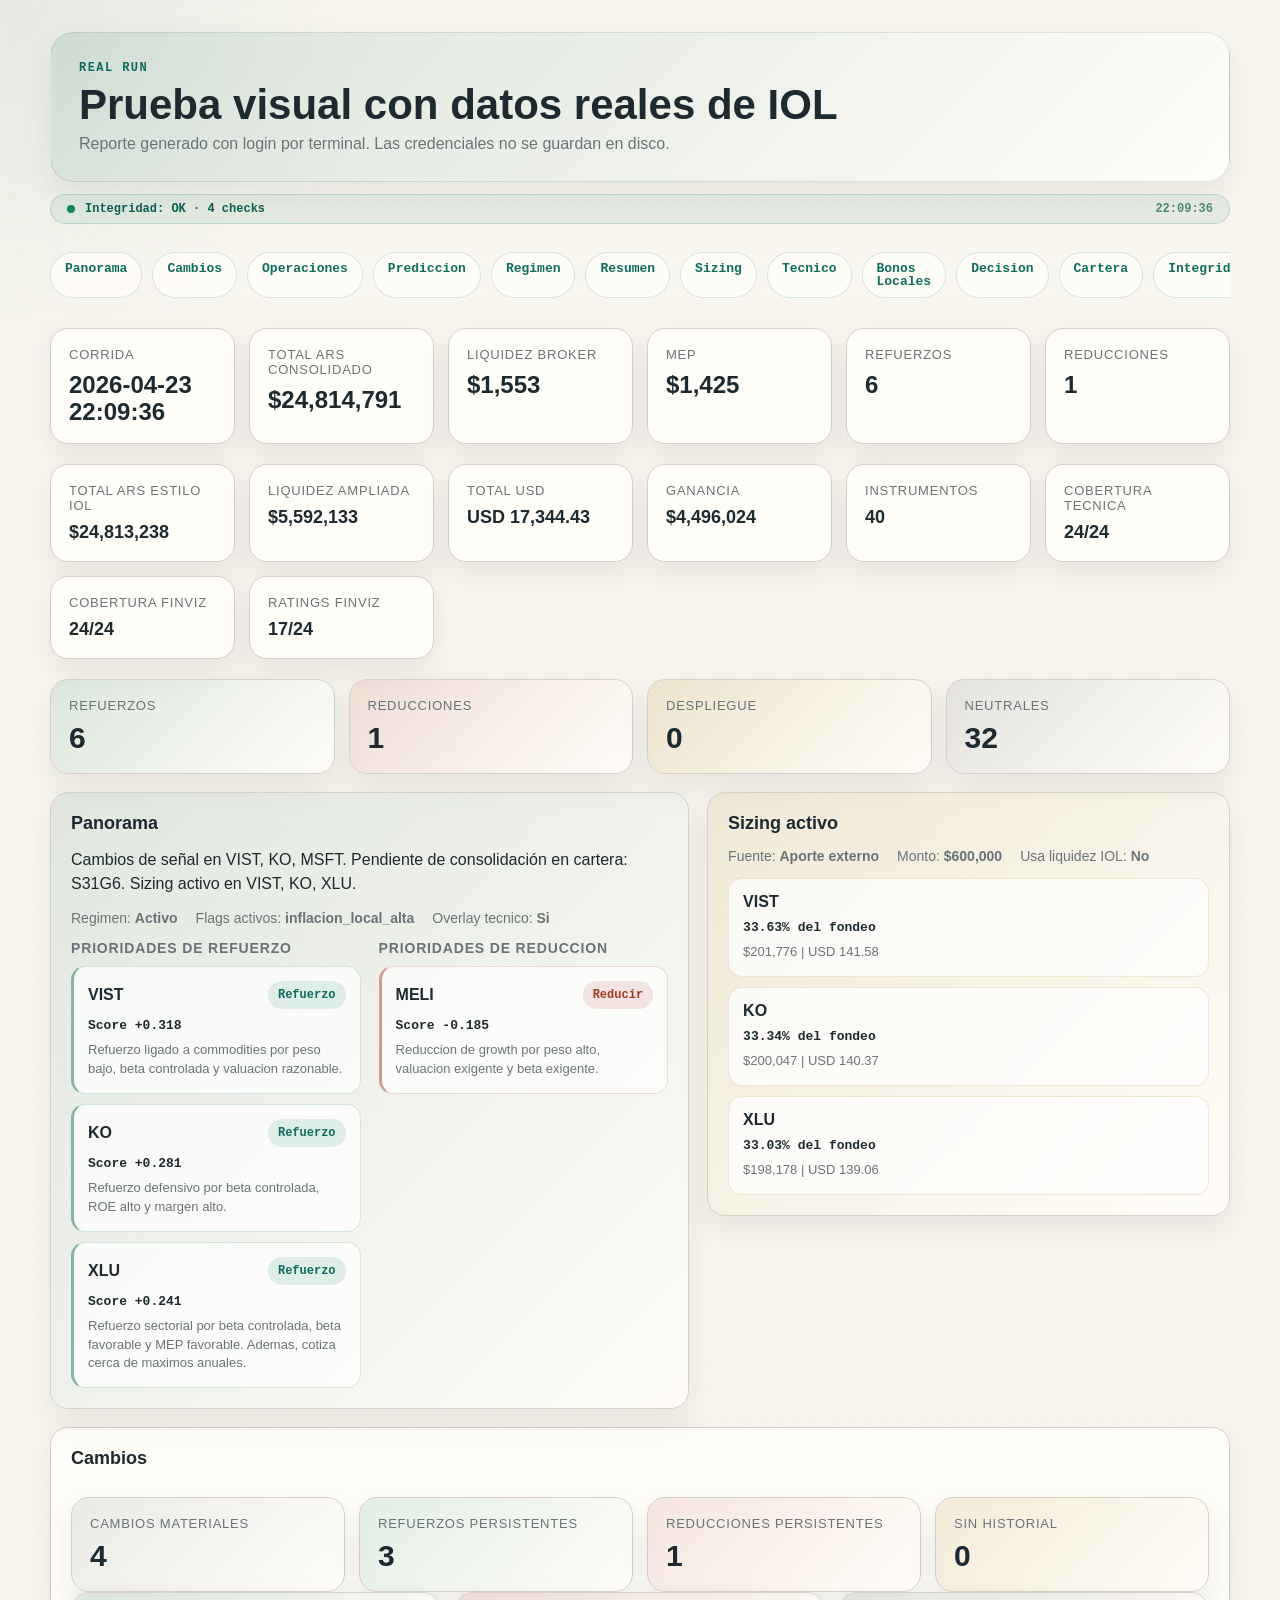
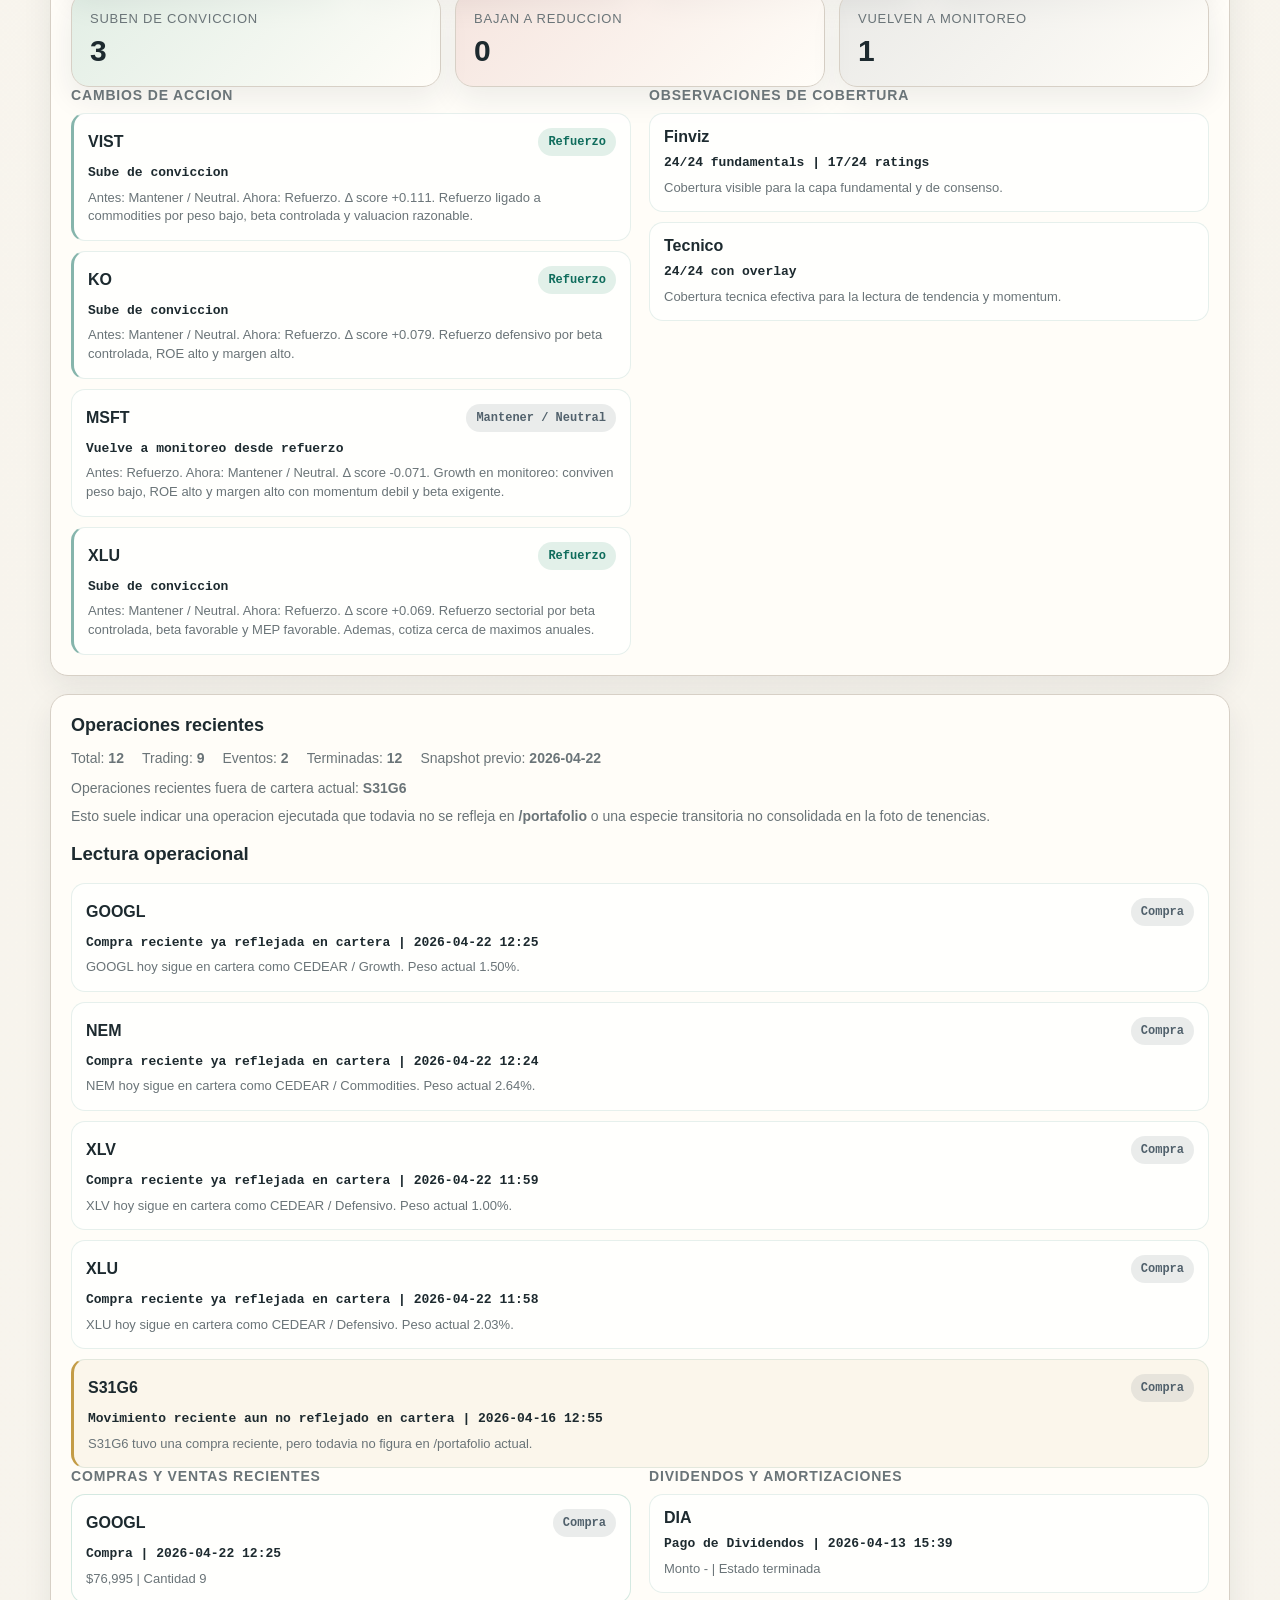
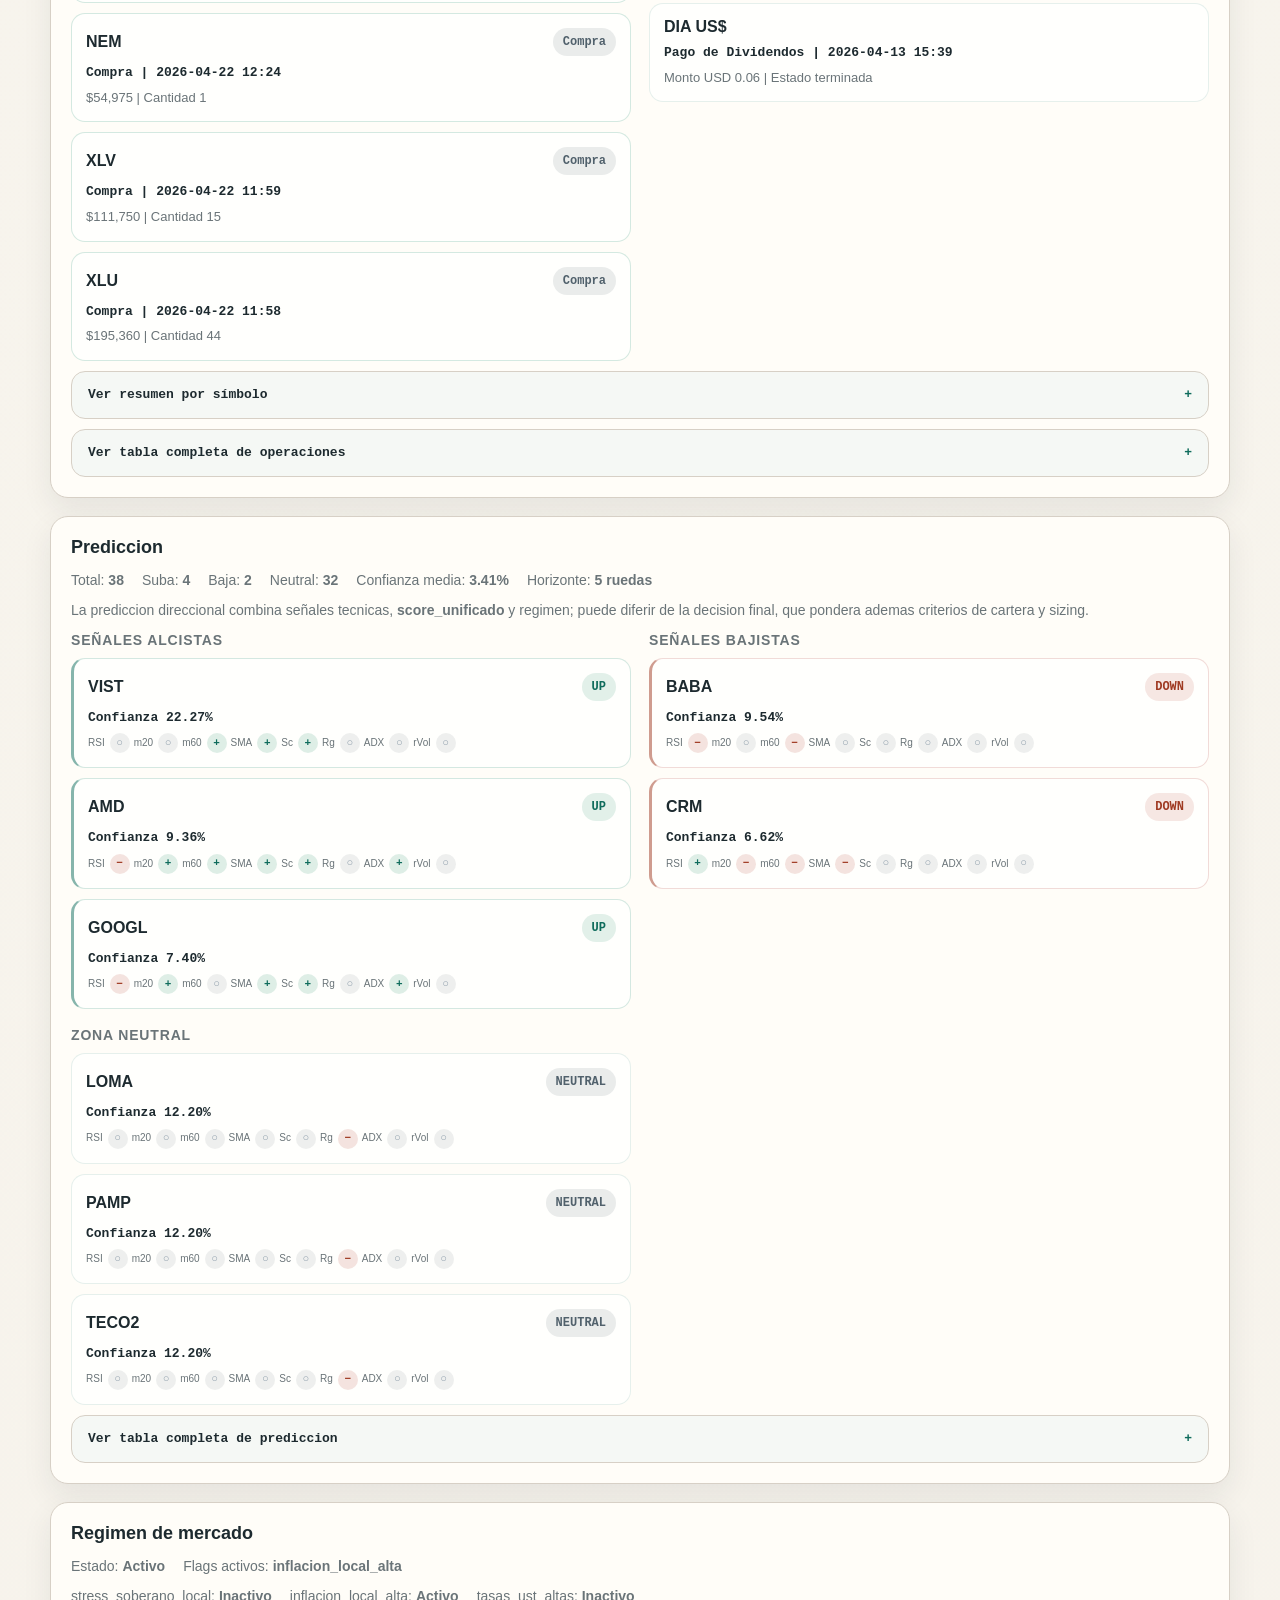
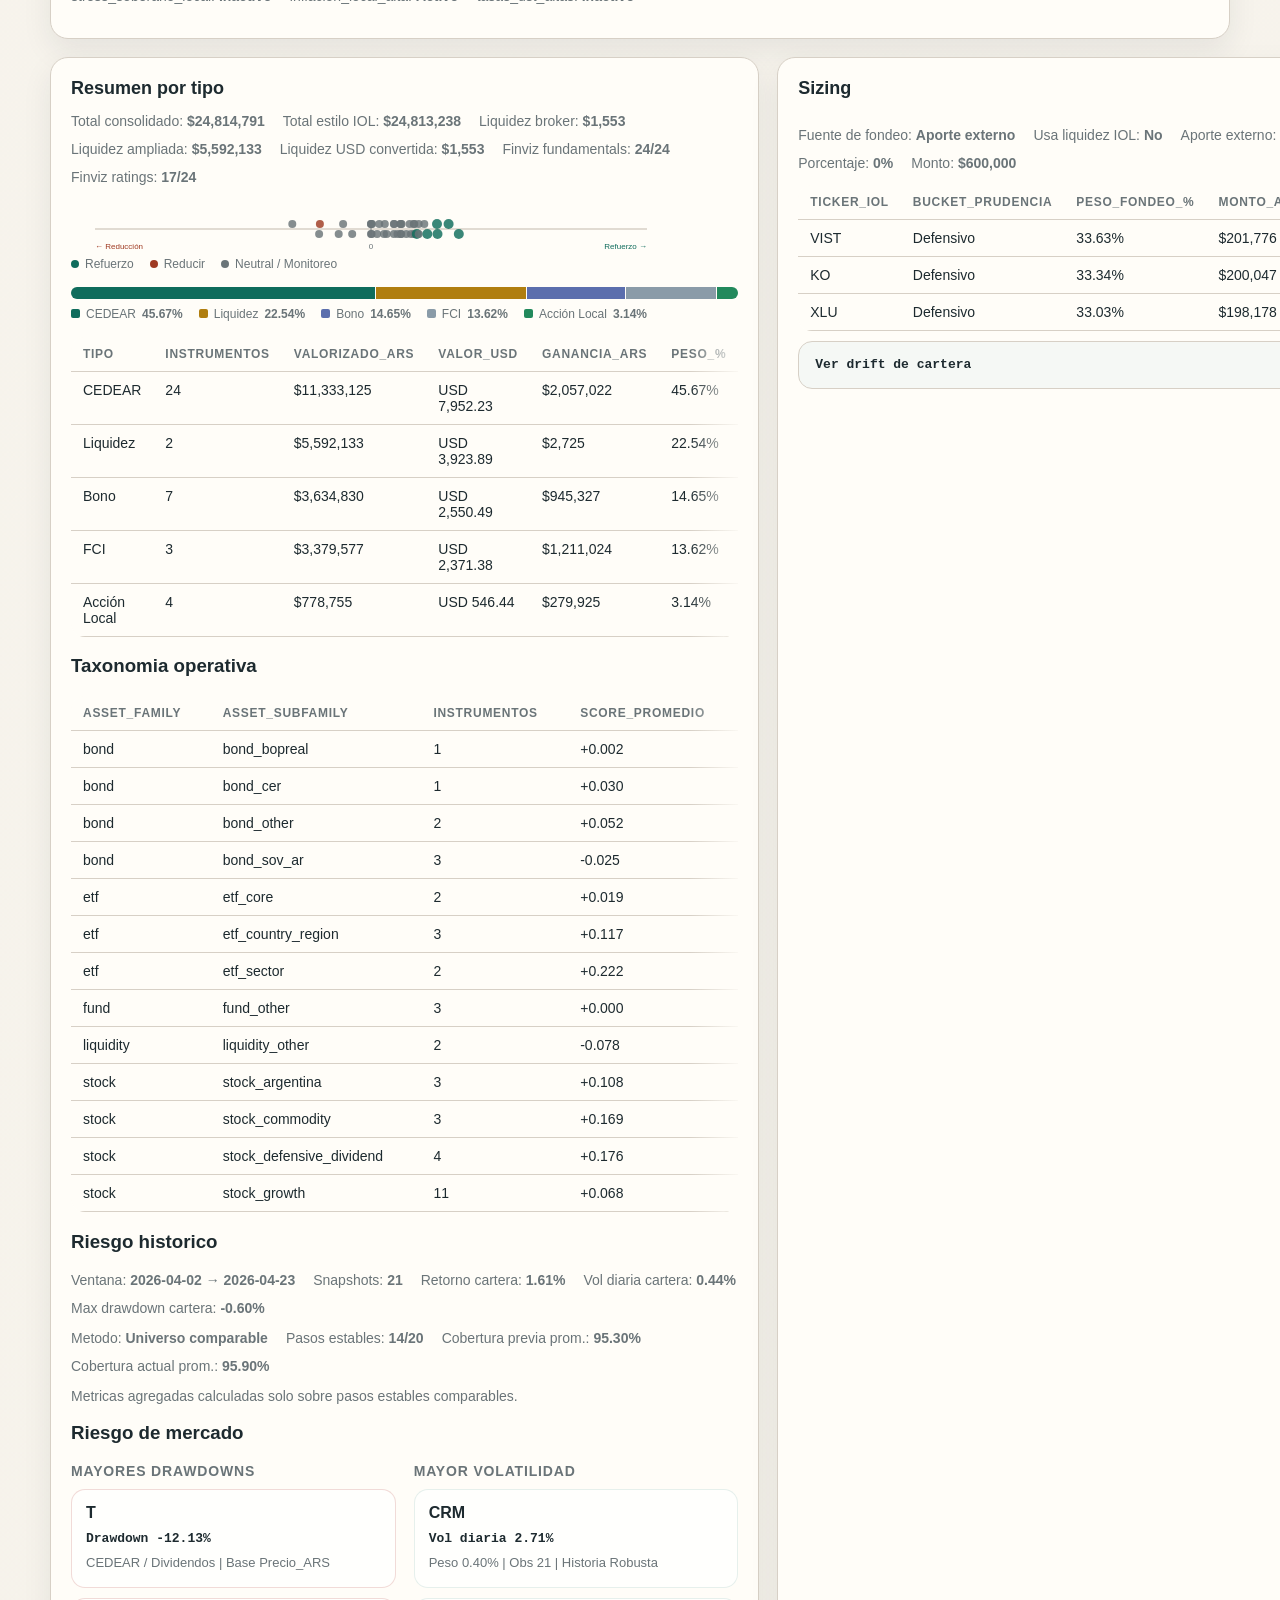
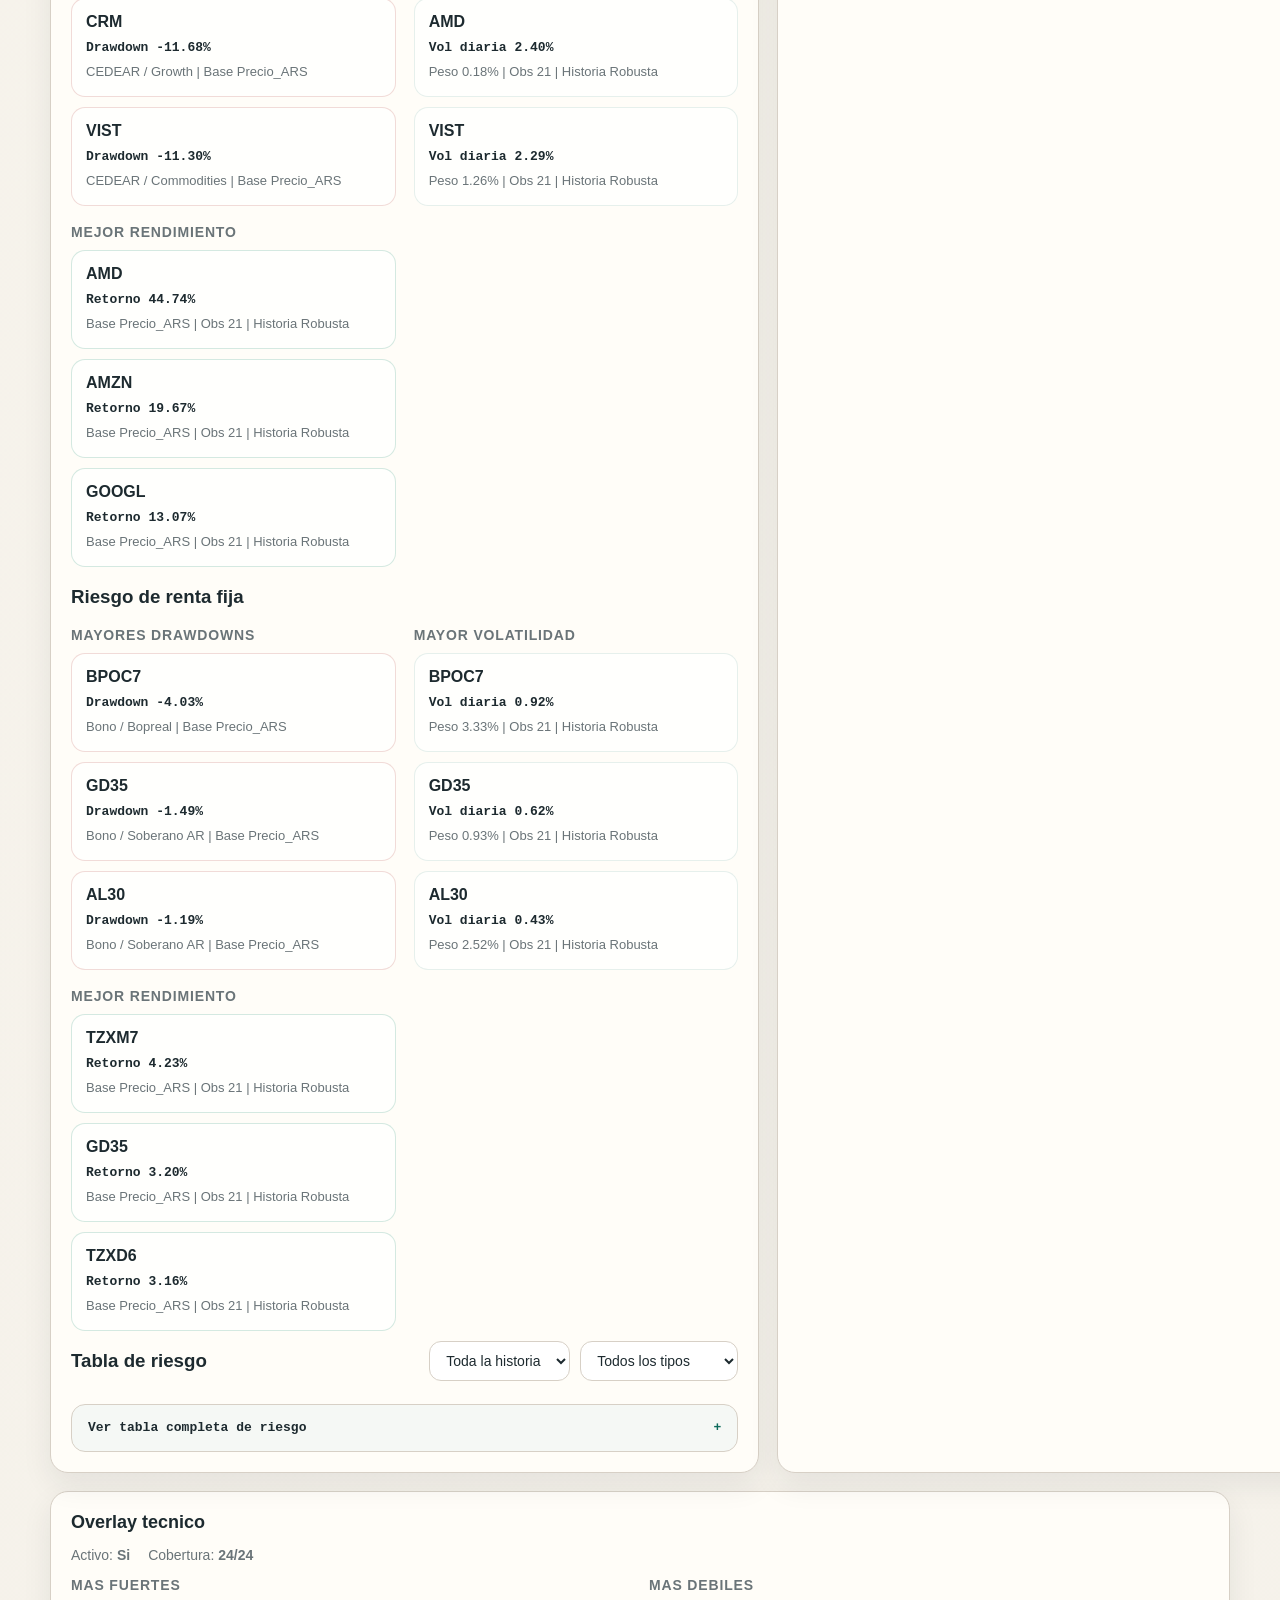
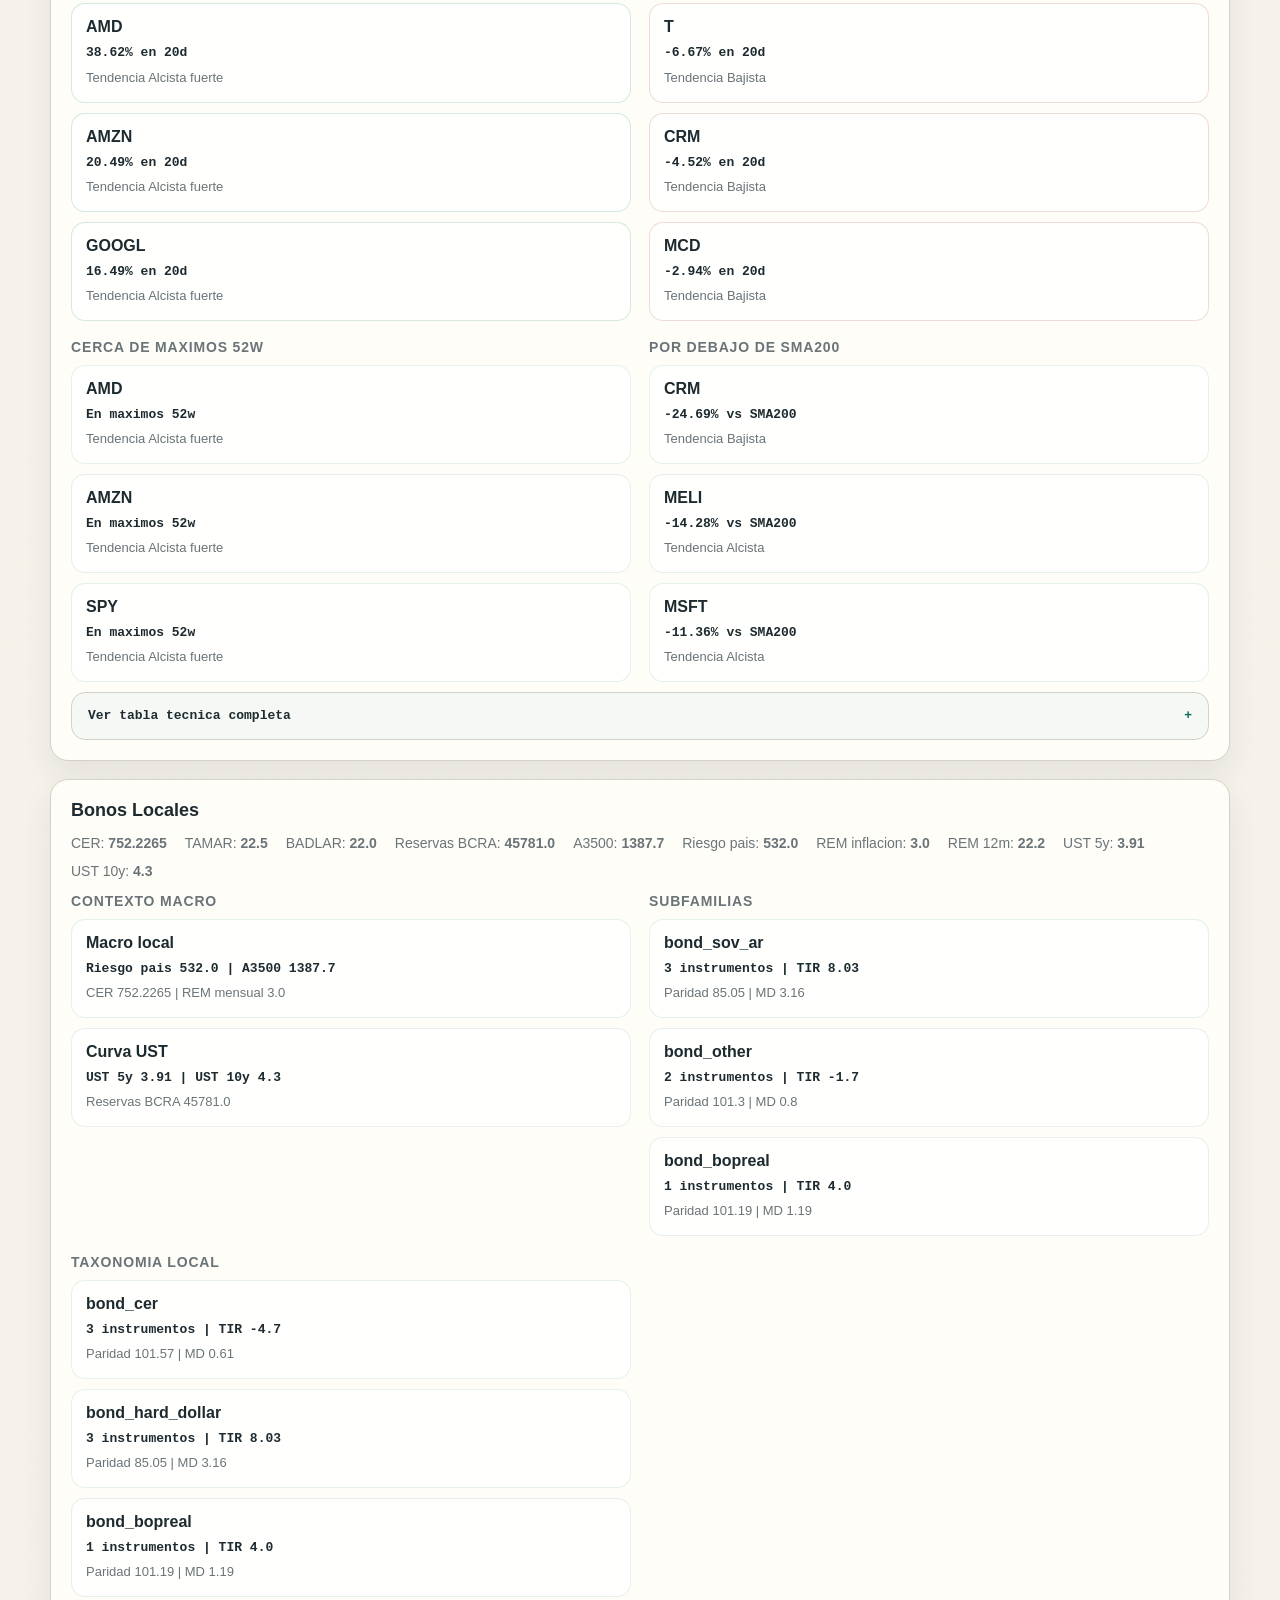
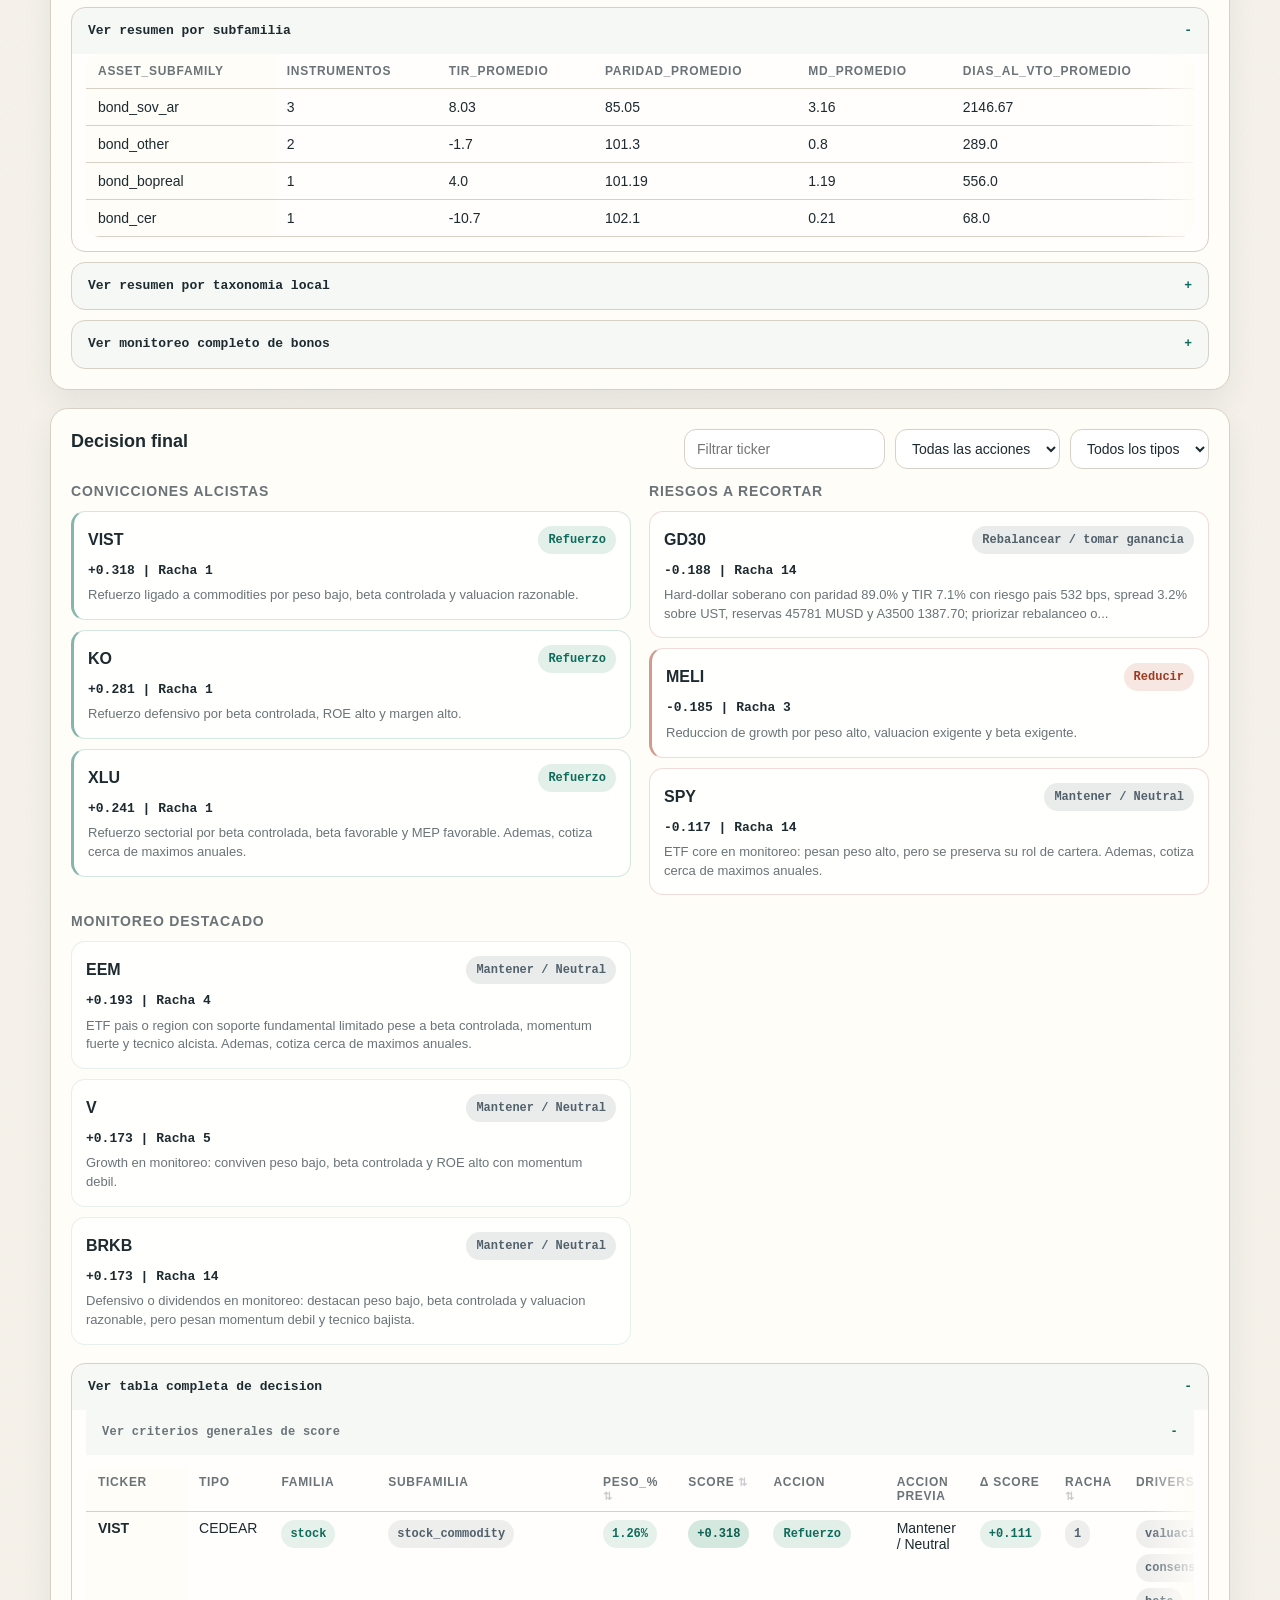
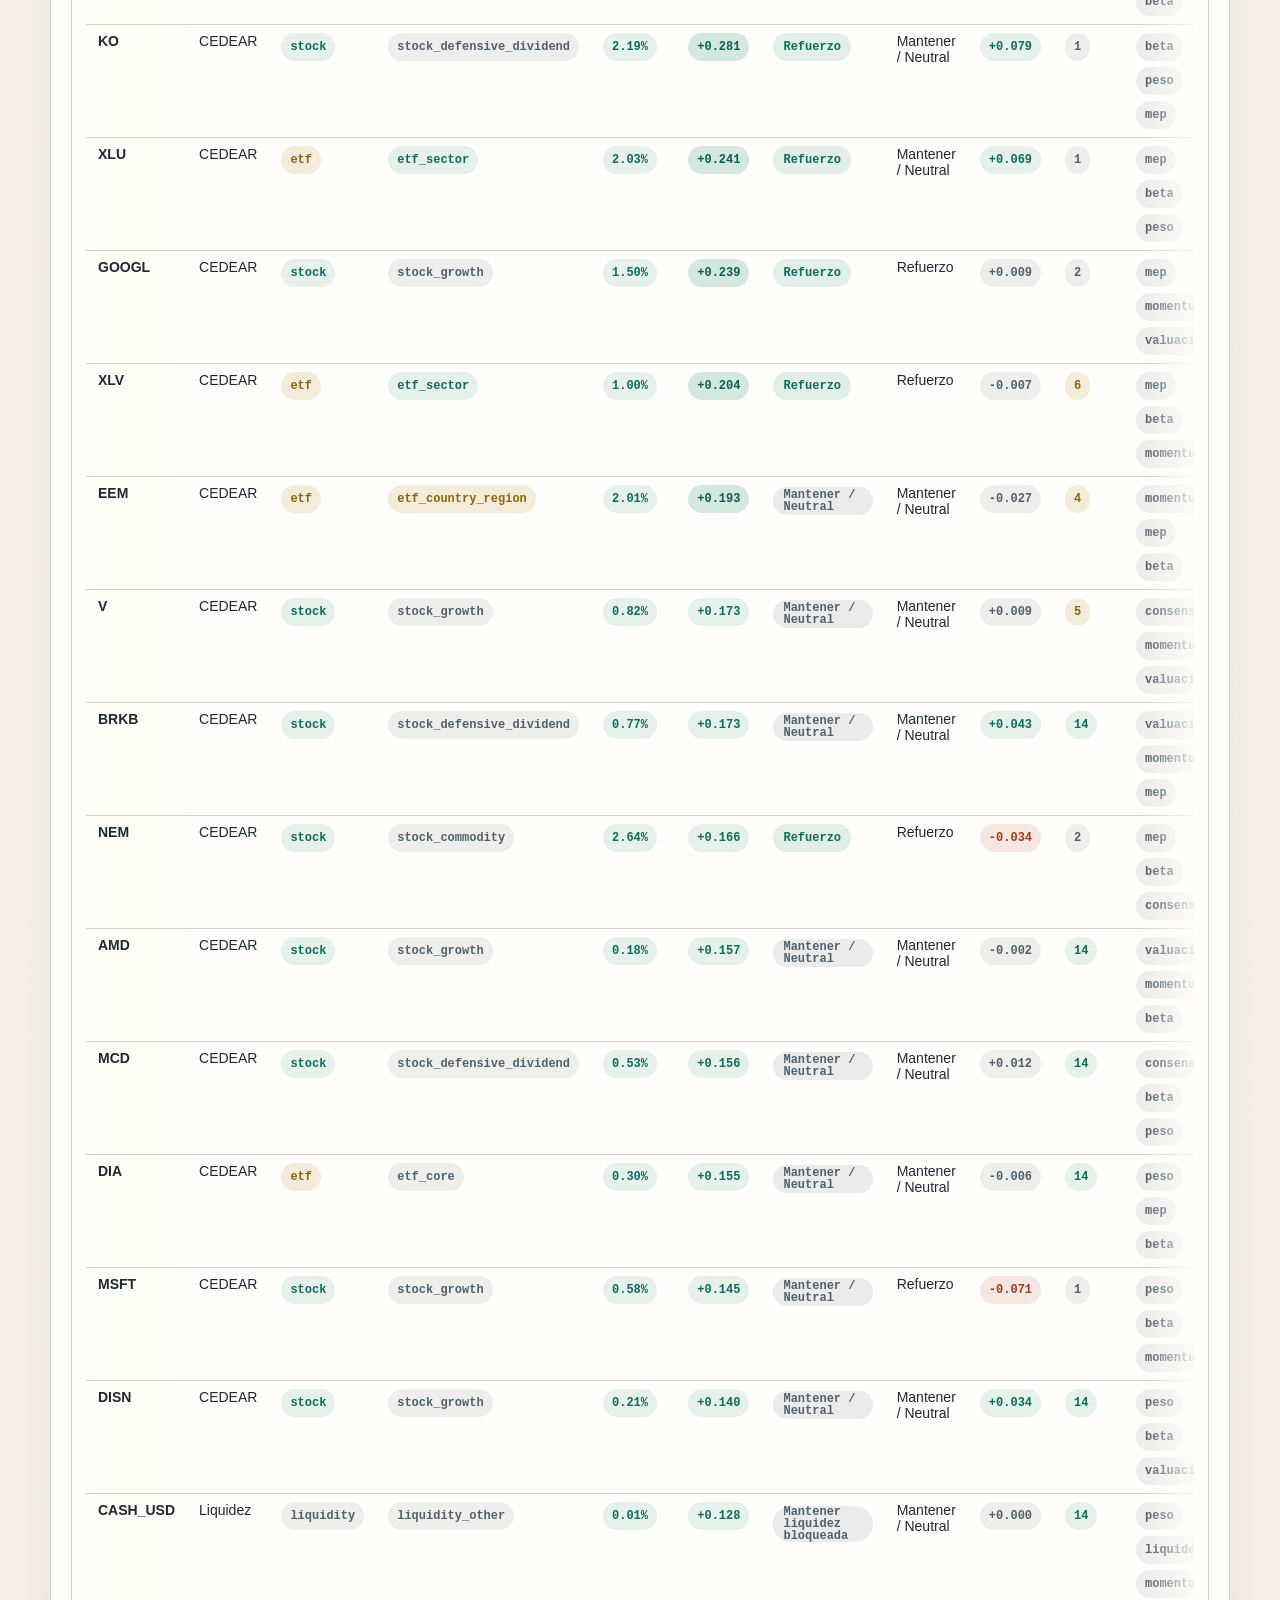
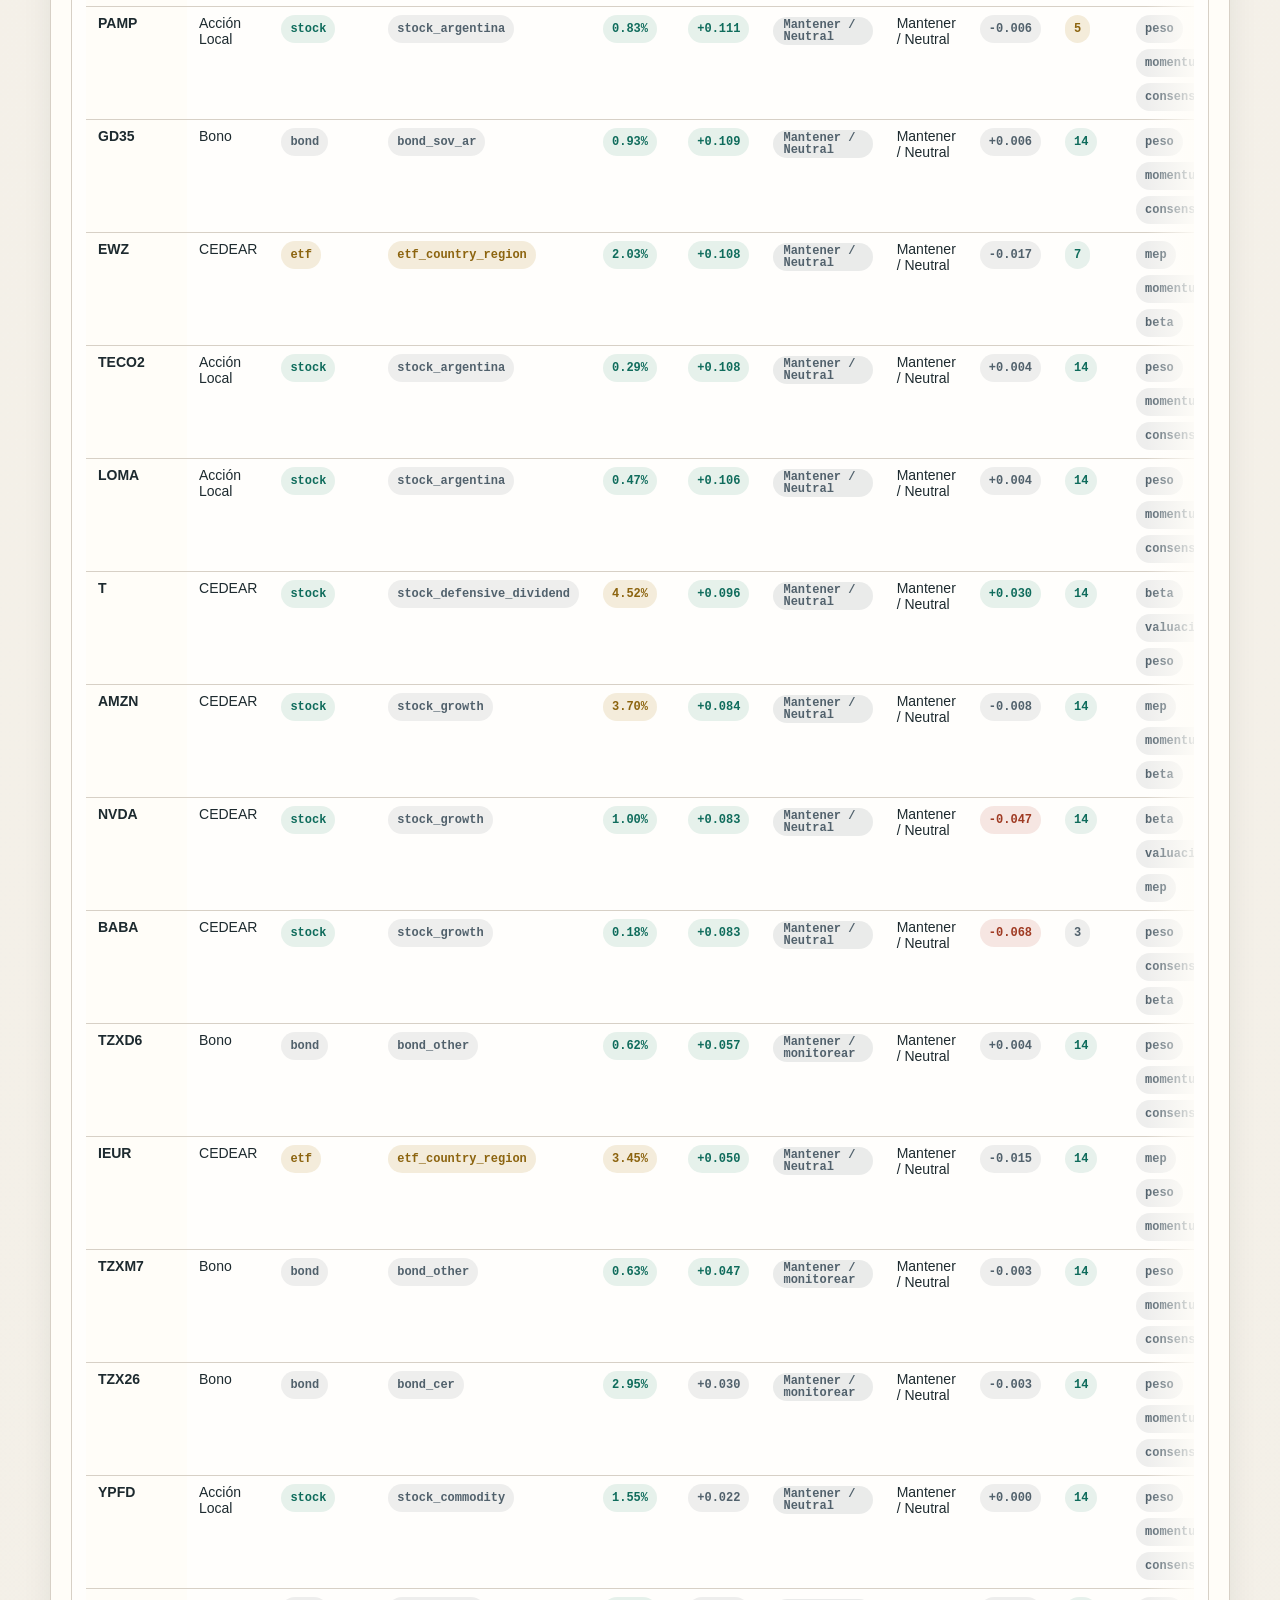
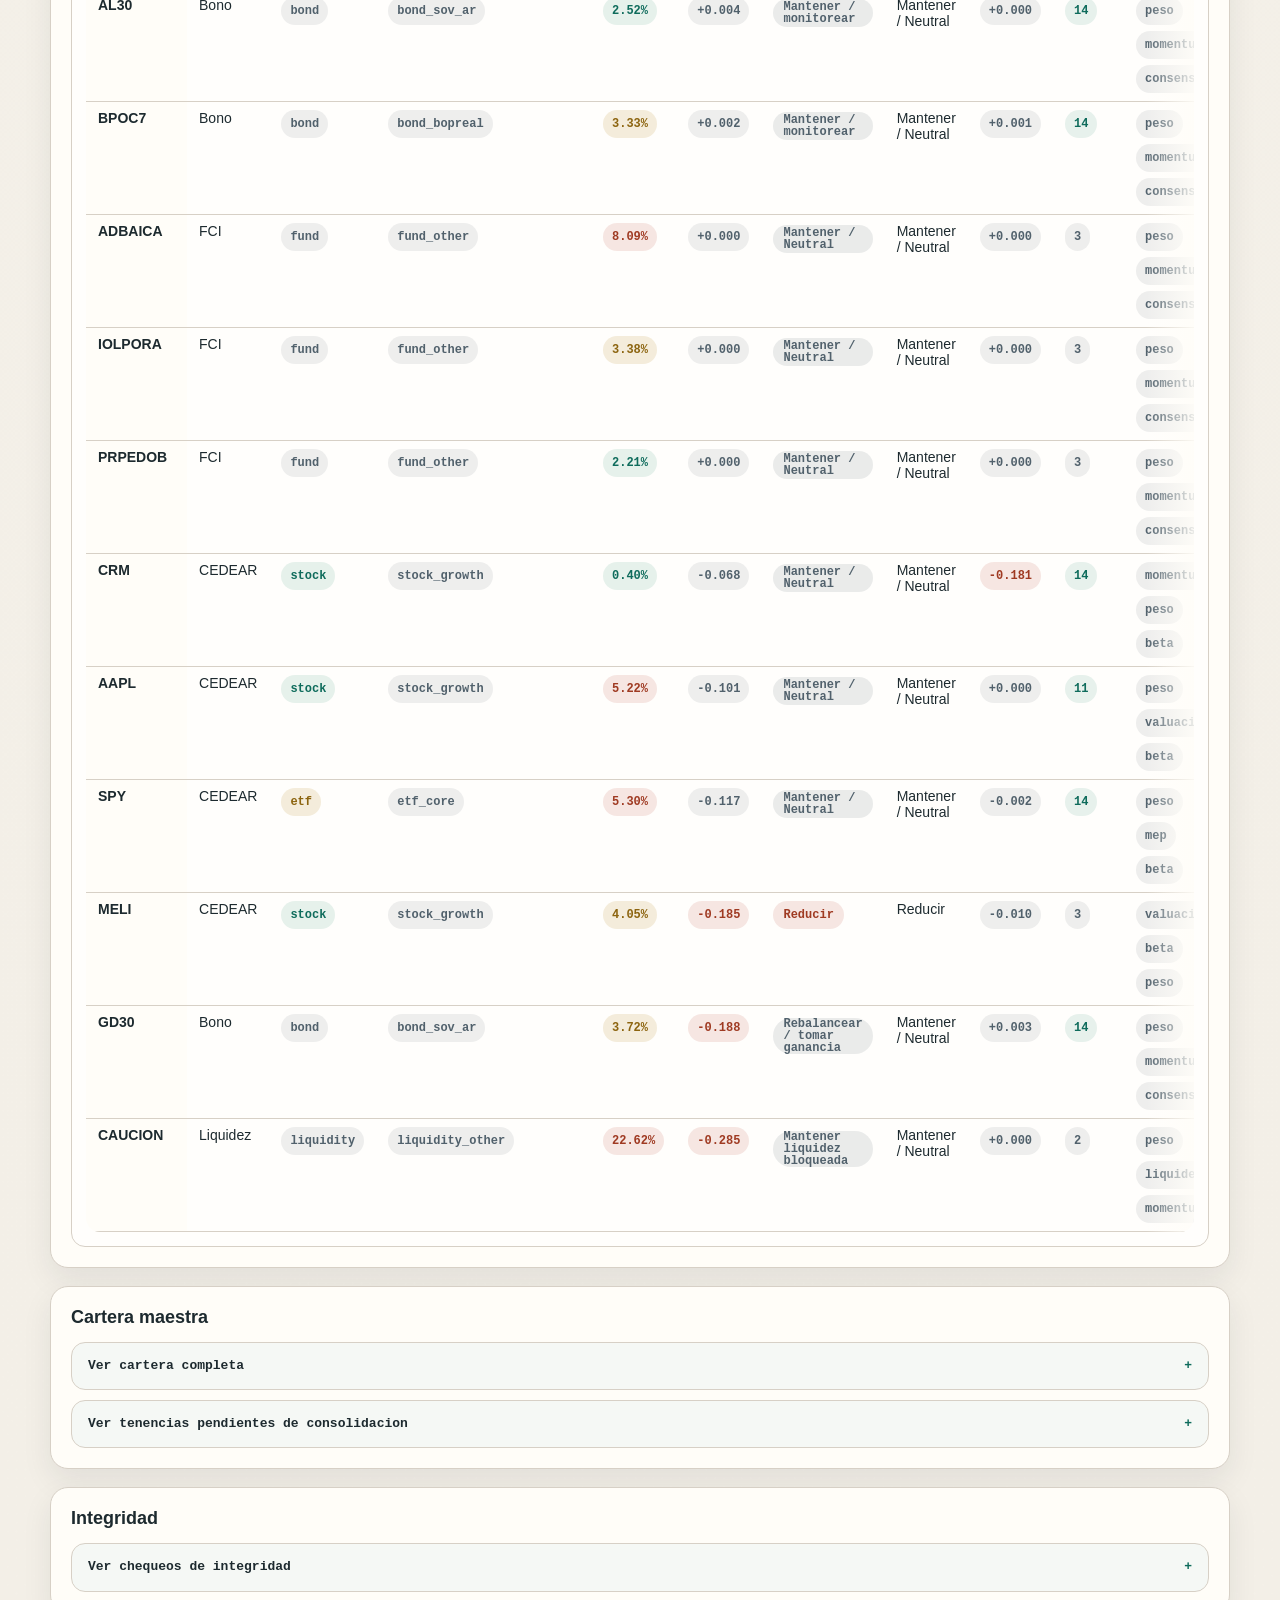
==== commit 8284e874: "Mejorar lectura del riesgo histórico con calidad de historia y filtros en el reporte" ====
--- a/reports/real-report.html
+++ b/reports/real-report.html
@@ -16,7 +16,7 @@
       </div>
     </header>
 
-    <div class="integrity-strip integrity-ok"><span class="integrity-dot"></span><span>Integridad: <strong>OK</strong> &middot; 4 checks</span><span class="integrity-time">18:31:09</span></div>
+    <div class="integrity-strip integrity-ok"><span class="integrity-dot"></span><span>Integridad: <strong>OK</strong> &middot; 4 checks</span><span class="integrity-time">22:09:36</span></div>
     
     <nav class="quick-nav">
       <a href="#panorama">Panorama</a>
@@ -36,20 +36,20 @@
 
     
     <section class="cards cards-primary">
-      <article class="card"><span class="label">Corrida</span><strong>2026-04-23 18:31:09</strong></article>
-      <article class="card"><span class="label">Total ARS consolidado</span><strong>$24,834,540</strong></article>
-      <article class="card"><span class="label">Liquidez broker</span><strong>$1,546</strong></article>
-      <article class="card"><span class="label">MEP</span><strong>$1,419</strong></article>
+      <article class="card"><span class="label">Corrida</span><strong>2026-04-23 22:09:36</strong></article>
+      <article class="card"><span class="label">Total ARS consolidado</span><strong>$24,814,791</strong></article>
+      <article class="card"><span class="label">Liquidez broker</span><strong>$1,553</strong></article>
+      <article class="card"><span class="label">MEP</span><strong>$1,425</strong></article>
       <article class="card"><span class="label">Refuerzos</span><strong>6</strong></article>
       <article class="card"><span class="label">Reducciones</span><strong>1</strong></article>
     </section>
     
     
     <section class="cards cards-secondary">
-      <article class="card compact"><span class="label">Total ARS estilo IOL</span><strong>$24,832,994</strong></article>
-      <article class="card compact"><span class="label">Liquidez ampliada</span><strong>$5,592,126</strong></article>
-      <article class="card compact"><span class="label">Total USD</span><strong>USD 17,434.97</strong></article>
-      <article class="card compact"><span class="label">Ganancia</span><strong>$4,515,496</strong></article>
+      <article class="card compact"><span class="label">Total ARS estilo IOL</span><strong>$24,813,238</strong></article>
+      <article class="card compact"><span class="label">Liquidez ampliada</span><strong>$5,592,133</strong></article>
+      <article class="card compact"><span class="label">Total USD</span><strong>USD 17,344.43</strong></article>
+      <article class="card compact"><span class="label">Ganancia</span><strong>$4,496,024</strong></article>
       <article class="card compact"><span class="label">Instrumentos</span><strong>40</strong></article>
       <article class="card compact"><span class="label">Cobertura tecnica</span><strong>24/24</strong></article>
       <article class="card compact"><span class="label">Cobertura Finviz</span><strong>24/24</strong></article>
@@ -68,7 +68,7 @@
     <section class="grid spotlight-grid" id="panorama">
       <section class="panel spotlight">
         <h2>Panorama</h2>
-        <p class="summary-lede">Cambios de señal en VIST, KO, XLU. Pendiente de consolidación en cartera: S31G6. Sizing activo en VIST, KO, XLU.</p>
+        <p class="summary-lede">Cambios de señal en VIST, KO, MSFT. Pendiente de consolidación en cartera: S31G6. Sizing activo en VIST, KO, XLU.</p>
         <div class="meta">
           <span>Regimen: <strong>Activo</strong></span>
           <span>Flags activos: <strong>inflacion_local_alta</strong></span>
@@ -77,7 +77,7 @@
         <div class="focus-columns">
           <div>
             <h3>Prioridades de refuerzo</h3>
-            <div class="focus-list tone-buy"><article class="focus-item item-buy"><div class="focus-top"><strong>VIST</strong><span class="badge badge-buy">Refuerzo</span></div><div class="focus-title">Score +0.318</div><div class="focus-detail">Refuerzo ligado a commodities por peso bajo, beta controlada y valuacion razonable.</div></article><article class="focus-item item-buy"><div class="focus-top"><strong>KO</strong><span class="badge badge-buy">Refuerzo</span></div><div class="focus-title">Score +0.281</div><div class="focus-detail">Refuerzo defensivo por beta controlada, ROE alto y margen alto.</div></article><article class="focus-item item-buy"><div class="focus-top"><strong>XLU</strong><span class="badge badge-buy">Refuerzo</span></div><div class="focus-title">Score +0.244</div><div class="focus-detail">Refuerzo sectorial por beta controlada, beta favorable y MEP favorable. Ademas, cotiza cerca de maximos anuales.</div></article></div>
+            <div class="focus-list tone-buy"><article class="focus-item item-buy"><div class="focus-top"><strong>VIST</strong><span class="badge badge-buy">Refuerzo</span></div><div class="focus-title">Score +0.318</div><div class="focus-detail">Refuerzo ligado a commodities por peso bajo, beta controlada y valuacion razonable.</div></article><article class="focus-item item-buy"><div class="focus-top"><strong>KO</strong><span class="badge badge-buy">Refuerzo</span></div><div class="focus-title">Score +0.281</div><div class="focus-detail">Refuerzo defensivo por beta controlada, ROE alto y margen alto.</div></article><article class="focus-item item-buy"><div class="focus-top"><strong>XLU</strong><span class="badge badge-buy">Refuerzo</span></div><div class="focus-title">Score +0.241</div><div class="focus-detail">Refuerzo sectorial por beta controlada, beta favorable y MEP favorable. Ademas, cotiza cerca de maximos anuales.</div></article></div>
           </div>
           <div>
             <h3>Prioridades de reduccion</h3>
@@ -92,7 +92,7 @@
           <span>Monto: <strong>$600,000</strong></span>
           <span>Usa liquidez IOL: <strong>No</strong></span>
         </div>
-        <div class="focus-list tone-fund"><article class="focus-item"><div class="focus-top"><strong>VIST</strong></div><div class="focus-title">33.62% del fondeo</div><div class="focus-detail">$201,729 | USD 142.19</div></article><article class="focus-item"><div class="focus-top"><strong>KO</strong></div><div class="focus-title">33.33% del fondeo</div><div class="focus-detail">$200,000 | USD 140.97</div></article><article class="focus-item"><div class="focus-top"><strong>XLU</strong></div><div class="focus-title">33.05% del fondeo</div><div class="focus-detail">$198,271 | USD 139.75</div></article></div>
+        <div class="focus-list tone-fund"><article class="focus-item"><div class="focus-top"><strong>VIST</strong></div><div class="focus-title">33.63% del fondeo</div><div class="focus-detail">$201,776 | USD 141.58</div></article><article class="focus-item"><div class="focus-top"><strong>KO</strong></div><div class="focus-title">33.34% del fondeo</div><div class="focus-detail">$200,047 | USD 140.37</div></article><article class="focus-item"><div class="focus-top"><strong>XLU</strong></div><div class="focus-title">33.03% del fondeo</div><div class="focus-detail">$198,178 | USD 139.06</div></article></div>
       </section>
     </section>
     
@@ -119,7 +119,7 @@
       <div class="focus-columns">
         <div>
           <h3>Cambios de accion</h3>
-          <div class="focus-list tone-neutral"><article class="focus-item item-buy"><div class="focus-top"><strong>VIST</strong><span class="badge badge-buy">Refuerzo</span></div><div class="focus-title">Sube de conviccion</div><div class="focus-detail">Antes: Mantener / Neutral. Ahora: Refuerzo. Δ score +0.111. Refuerzo ligado a commodities por peso bajo, beta controlada y valuacion razonable.</div></article><article class="focus-item item-buy"><div class="focus-top"><strong>KO</strong><span class="badge badge-buy">Refuerzo</span></div><div class="focus-title">Sube de conviccion</div><div class="focus-detail">Antes: Mantener / Neutral. Ahora: Refuerzo. Δ score +0.079. Refuerzo defensivo por beta controlada, ROE alto y margen alto.</div></article><article class="focus-item item-buy"><div class="focus-top"><strong>XLU</strong><span class="badge badge-buy">Refuerzo</span></div><div class="focus-title">Sube de conviccion</div><div class="focus-detail">Antes: Mantener / Neutral. Ahora: Refuerzo. Δ score +0.072. Refuerzo sectorial por beta controlada, beta favorable y MEP favorable. Ademas, cotiza cerca de maximos anuales.</div></article><article class="focus-item"><div class="focus-top"><strong>MSFT</strong><span class="badge badge-neutral">Mantener / Neutral</span></div><div class="focus-title">Vuelve a monitoreo desde refuerzo</div><div class="focus-detail">Antes: Refuerzo. Ahora: Mantener / Neutral. Δ score -0.071. Growth en monitoreo: conviven peso bajo, ROE alto y margen alto con momentum debil y beta exigente.</div></article></div>
+          <div class="focus-list tone-neutral"><article class="focus-item item-buy"><div class="focus-top"><strong>VIST</strong><span class="badge badge-buy">Refuerzo</span></div><div class="focus-title">Sube de conviccion</div><div class="focus-detail">Antes: Mantener / Neutral. Ahora: Refuerzo. Δ score +0.111. Refuerzo ligado a commodities por peso bajo, beta controlada y valuacion razonable.</div></article><article class="focus-item item-buy"><div class="focus-top"><strong>KO</strong><span class="badge badge-buy">Refuerzo</span></div><div class="focus-title">Sube de conviccion</div><div class="focus-detail">Antes: Mantener / Neutral. Ahora: Refuerzo. Δ score +0.079. Refuerzo defensivo por beta controlada, ROE alto y margen alto.</div></article><article class="focus-item"><div class="focus-top"><strong>MSFT</strong><span class="badge badge-neutral">Mantener / Neutral</span></div><div class="focus-title">Vuelve a monitoreo desde refuerzo</div><div class="focus-detail">Antes: Refuerzo. Ahora: Mantener / Neutral. Δ score -0.071. Growth en monitoreo: conviven peso bajo, ROE alto y margen alto con momentum debil y beta exigente.</div></article><article class="focus-item item-buy"><div class="focus-top"><strong>XLU</strong><span class="badge badge-buy">Refuerzo</span></div><div class="focus-title">Sube de conviccion</div><div class="focus-detail">Antes: Mantener / Neutral. Ahora: Refuerzo. Δ score +0.069. Refuerzo sectorial por beta controlada, beta favorable y MEP favorable. Ademas, cotiza cerca de maximos anuales.</div></article></div>
         </div>
         <div>
           <h3>Observaciones de cobertura</h3>
@@ -151,7 +151,7 @@
       </div>
       <div class="meta"><span>Operaciones recientes fuera de cartera actual: <strong>S31G6</strong></span><span>Esto suele indicar una operacion ejecutada que todavia no se refleja en <strong>/portafolio</strong> o una especie transitoria no consolidada en la foto de tenencias.</span></div>
       <h3>Lectura operacional</h3>
-      <div class="focus-list tone-neutral"><article class="focus-item"><div class="focus-top"><strong>GOOGL</strong><span class="badge badge-neutral">Compra</span></div><div class="focus-title">Compra reciente ya reflejada en cartera | 2026-04-22 12:25</div><div class="focus-detail">GOOGL hoy sigue en cartera como CEDEAR / Growth. Peso actual 1.50%.</div></article><article class="focus-item"><div class="focus-top"><strong>NEM</strong><span class="badge badge-neutral">Compra</span></div><div class="focus-title">Compra reciente ya reflejada en cartera | 2026-04-22 12:24</div><div class="focus-detail">NEM hoy sigue en cartera como CEDEAR / Commodities. Peso actual 2.63%.</div></article><article class="focus-item"><div class="focus-top"><strong>XLV</strong><span class="badge badge-neutral">Compra</span></div><div class="focus-title">Compra reciente ya reflejada en cartera | 2026-04-22 11:59</div><div class="focus-detail">XLV hoy sigue en cartera como CEDEAR / Defensivo. Peso actual 1.00%.</div></article><article class="focus-item"><div class="focus-top"><strong>XLU</strong><span class="badge badge-neutral">Compra</span></div><div class="focus-title">Compra reciente ya reflejada en cartera | 2026-04-22 11:58</div><div class="focus-detail">XLU hoy sigue en cartera como CEDEAR / Defensivo. Peso actual 2.02%.</div></article><article class="focus-item item-pending"><div class="focus-top"><strong>S31G6</strong><span class="badge badge-neutral">Compra</span></div><div class="focus-title">Movimiento reciente aun no reflejado en cartera | 2026-04-16 12:55</div><div class="focus-detail">S31G6 tuvo una compra reciente, pero todavia no figura en /portafolio actual.</div></article></div>
+      <div class="focus-list tone-neutral"><article class="focus-item"><div class="focus-top"><strong>GOOGL</strong><span class="badge badge-neutral">Compra</span></div><div class="focus-title">Compra reciente ya reflejada en cartera | 2026-04-22 12:25</div><div class="focus-detail">GOOGL hoy sigue en cartera como CEDEAR / Growth. Peso actual 1.50%.</div></article><article class="focus-item"><div class="focus-top"><strong>NEM</strong><span class="badge badge-neutral">Compra</span></div><div class="focus-title">Compra reciente ya reflejada en cartera | 2026-04-22 12:24</div><div class="focus-detail">NEM hoy sigue en cartera como CEDEAR / Commodities. Peso actual 2.64%.</div></article><article class="focus-item"><div class="focus-top"><strong>XLV</strong><span class="badge badge-neutral">Compra</span></div><div class="focus-title">Compra reciente ya reflejada en cartera | 2026-04-22 11:59</div><div class="focus-detail">XLV hoy sigue en cartera como CEDEAR / Defensivo. Peso actual 1.00%.</div></article><article class="focus-item"><div class="focus-top"><strong>XLU</strong><span class="badge badge-neutral">Compra</span></div><div class="focus-title">Compra reciente ya reflejada en cartera | 2026-04-22 11:58</div><div class="focus-detail">XLU hoy sigue en cartera como CEDEAR / Defensivo. Peso actual 2.03%.</div></article><article class="focus-item item-pending"><div class="focus-top"><strong>S31G6</strong><span class="badge badge-neutral">Compra</span></div><div class="focus-title">Movimiento reciente aun no reflejado en cartera | 2026-04-16 12:55</div><div class="focus-detail">S31G6 tuvo una compra reciente, pero todavia no figura en /portafolio actual.</div></article></div>
       <div class="focus-columns">
         <div>
           <h3>Compras y ventas recientes</h3>
@@ -184,7 +184,7 @@
       <div class="focus-columns focus-columns-wide">
         <div>
           <h3>Señales alcistas</h3>
-          <div class="focus-list tone-buy"><article class="focus-item item-buy"><div class="focus-top"><strong>VIST</strong><span class="badge badge-buy">UP</span></div><div class="focus-title">Confianza 22.27%</div><div class="focus-detail"><span style="display:inline-flex;flex-wrap:wrap;gap:4px;align-items:center"><span style="font-size:10px;color:var(--muted);margin-right:1px">RSI</span><span class="sig sig-neu">○</span><span style="font-size:10px;color:var(--muted);margin-right:1px">m20</span><span class="sig sig-neu">○</span><span style="font-size:10px;color:var(--muted);margin-right:1px">m60</span><span class="sig sig-pos">+</span><span style="font-size:10px;color:var(--muted);margin-right:1px">SMA</span><span class="sig sig-pos">+</span><span style="font-size:10px;color:var(--muted);margin-right:1px">Sc</span><span class="sig sig-pos">+</span><span style="font-size:10px;color:var(--muted);margin-right:1px">Rg</span><span class="sig sig-neu">○</span><span style="font-size:10px;color:var(--muted);margin-right:1px">ADX</span><span class="sig sig-neu">○</span><span style="font-size:10px;color:var(--muted);margin-right:1px">rVol</span><span class="sig sig-neu">○</span></span></div></article><article class="focus-item item-buy"><div class="focus-top"><strong>AMD</strong><span class="badge badge-buy">UP</span></div><div class="focus-title">Confianza 9.24%</div><div class="focus-detail"><span style="display:inline-flex;flex-wrap:wrap;gap:4px;align-items:center"><span style="font-size:10px;color:var(--muted);margin-right:1px">RSI</span><span class="sig sig-neg">−</span><span style="font-size:10px;color:var(--muted);margin-right:1px">m20</span><span class="sig sig-pos">+</span><span style="font-size:10px;color:var(--muted);margin-right:1px">m60</span><span class="sig sig-pos">+</span><span style="font-size:10px;color:var(--muted);margin-right:1px">SMA</span><span class="sig sig-pos">+</span><span style="font-size:10px;color:var(--muted);margin-right:1px">Sc</span><span class="sig sig-pos">+</span><span style="font-size:10px;color:var(--muted);margin-right:1px">Rg</span><span class="sig sig-neu">○</span><span style="font-size:10px;color:var(--muted);margin-right:1px">ADX</span><span class="sig sig-pos">+</span><span style="font-size:10px;color:var(--muted);margin-right:1px">rVol</span><span class="sig sig-neu">○</span></span></div></article><article class="focus-item item-buy"><div class="focus-top"><strong>GOOGL</strong><span class="badge badge-buy">UP</span></div><div class="focus-title">Confianza 7.40%</div><div class="focus-detail"><span style="display:inline-flex;flex-wrap:wrap;gap:4px;align-items:center"><span style="font-size:10px;color:var(--muted);margin-right:1px">RSI</span><span class="sig sig-neg">−</span><span style="font-size:10px;color:var(--muted);margin-right:1px">m20</span><span class="sig sig-pos">+</span><span style="font-size:10px;color:var(--muted);margin-right:1px">m60</span><span class="sig sig-neu">○</span><span style="font-size:10px;color:var(--muted);margin-right:1px">SMA</span><span class="sig sig-pos">+</span><span style="font-size:10px;color:var(--muted);margin-right:1px">Sc</span><span class="sig sig-pos">+</span><span style="font-size:10px;color:var(--muted);margin-right:1px">Rg</span><span class="sig sig-neu">○</span><span style="font-size:10px;color:var(--muted);margin-right:1px">ADX</span><span class="sig sig-pos">+</span><span style="font-size:10px;color:var(--muted);margin-right:1px">rVol</span><span class="sig sig-neu">○</span></span></div></article></div>
+          <div class="focus-list tone-buy"><article class="focus-item item-buy"><div class="focus-top"><strong>VIST</strong><span class="badge badge-buy">UP</span></div><div class="focus-title">Confianza 22.27%</div><div class="focus-detail"><span style="display:inline-flex;flex-wrap:wrap;gap:4px;align-items:center"><span style="font-size:10px;color:var(--muted);margin-right:1px">RSI</span><span class="sig sig-neu">○</span><span style="font-size:10px;color:var(--muted);margin-right:1px">m20</span><span class="sig sig-neu">○</span><span style="font-size:10px;color:var(--muted);margin-right:1px">m60</span><span class="sig sig-pos">+</span><span style="font-size:10px;color:var(--muted);margin-right:1px">SMA</span><span class="sig sig-pos">+</span><span style="font-size:10px;color:var(--muted);margin-right:1px">Sc</span><span class="sig sig-pos">+</span><span style="font-size:10px;color:var(--muted);margin-right:1px">Rg</span><span class="sig sig-neu">○</span><span style="font-size:10px;color:var(--muted);margin-right:1px">ADX</span><span class="sig sig-neu">○</span><span style="font-size:10px;color:var(--muted);margin-right:1px">rVol</span><span class="sig sig-neu">○</span></span></div></article><article class="focus-item item-buy"><div class="focus-top"><strong>AMD</strong><span class="badge badge-buy">UP</span></div><div class="focus-title">Confianza 9.36%</div><div class="focus-detail"><span style="display:inline-flex;flex-wrap:wrap;gap:4px;align-items:center"><span style="font-size:10px;color:var(--muted);margin-right:1px">RSI</span><span class="sig sig-neg">−</span><span style="font-size:10px;color:var(--muted);margin-right:1px">m20</span><span class="sig sig-pos">+</span><span style="font-size:10px;color:var(--muted);margin-right:1px">m60</span><span class="sig sig-pos">+</span><span style="font-size:10px;color:var(--muted);margin-right:1px">SMA</span><span class="sig sig-pos">+</span><span style="font-size:10px;color:var(--muted);margin-right:1px">Sc</span><span class="sig sig-pos">+</span><span style="font-size:10px;color:var(--muted);margin-right:1px">Rg</span><span class="sig sig-neu">○</span><span style="font-size:10px;color:var(--muted);margin-right:1px">ADX</span><span class="sig sig-pos">+</span><span style="font-size:10px;color:var(--muted);margin-right:1px">rVol</span><span class="sig sig-neu">○</span></span></div></article><article class="focus-item item-buy"><div class="focus-top"><strong>GOOGL</strong><span class="badge badge-buy">UP</span></div><div class="focus-title">Confianza 7.40%</div><div class="focus-detail"><span style="display:inline-flex;flex-wrap:wrap;gap:4px;align-items:center"><span style="font-size:10px;color:var(--muted);margin-right:1px">RSI</span><span class="sig sig-neg">−</span><span style="font-size:10px;color:var(--muted);margin-right:1px">m20</span><span class="sig sig-pos">+</span><span style="font-size:10px;color:var(--muted);margin-right:1px">m60</span><span class="sig sig-neu">○</span><span style="font-size:10px;color:var(--muted);margin-right:1px">SMA</span><span class="sig sig-pos">+</span><span style="font-size:10px;color:var(--muted);margin-right:1px">Sc</span><span class="sig sig-pos">+</span><span style="font-size:10px;color:var(--muted);margin-right:1px">Rg</span><span class="sig sig-neu">○</span><span style="font-size:10px;color:var(--muted);margin-right:1px">ADX</span><span class="sig sig-pos">+</span><span style="font-size:10px;color:var(--muted);margin-right:1px">rVol</span><span class="sig sig-neu">○</span></span></div></article></div>
         </div>
         <div>
           <h3>Señales bajistas</h3>
@@ -195,7 +195,7 @@
           <div class="focus-list tone-neutral"><article class="focus-item"><div class="focus-top"><strong>LOMA</strong><span class="badge badge-neutral">NEUTRAL</span></div><div class="focus-title">Confianza 12.20%</div><div class="focus-detail"><span style="display:inline-flex;flex-wrap:wrap;gap:4px;align-items:center"><span style="font-size:10px;color:var(--muted);margin-right:1px">RSI</span><span class="sig sig-neu">○</span><span style="font-size:10px;color:var(--muted);margin-right:1px">m20</span><span class="sig sig-neu">○</span><span style="font-size:10px;color:var(--muted);margin-right:1px">m60</span><span class="sig sig-neu">○</span><span style="font-size:10px;color:var(--muted);margin-right:1px">SMA</span><span class="sig sig-neu">○</span><span style="font-size:10px;color:var(--muted);margin-right:1px">Sc</span><span class="sig sig-neu">○</span><span style="font-size:10px;color:var(--muted);margin-right:1px">Rg</span><span class="sig sig-neg">−</span><span style="font-size:10px;color:var(--muted);margin-right:1px">ADX</span><span class="sig sig-neu">○</span><span style="font-size:10px;color:var(--muted);margin-right:1px">rVol</span><span class="sig sig-neu">○</span></span></div></article><article class="focus-item"><div class="focus-top"><strong>PAMP</strong><span class="badge badge-neutral">NEUTRAL</span></div><div class="focus-title">Confianza 12.20%</div><div class="focus-detail"><span style="display:inline-flex;flex-wrap:wrap;gap:4px;align-items:center"><span style="font-size:10px;color:var(--muted);margin-right:1px">RSI</span><span class="sig sig-neu">○</span><span style="font-size:10px;color:var(--muted);margin-right:1px">m20</span><span class="sig sig-neu">○</span><span style="font-size:10px;color:var(--muted);margin-right:1px">m60</span><span class="sig sig-neu">○</span><span style="font-size:10px;color:var(--muted);margin-right:1px">SMA</span><span class="sig sig-neu">○</span><span style="font-size:10px;color:var(--muted);margin-right:1px">Sc</span><span class="sig sig-neu">○</span><span style="font-size:10px;color:var(--muted);margin-right:1px">Rg</span><span class="sig sig-neg">−</span><span style="font-size:10px;color:var(--muted);margin-right:1px">ADX</span><span class="sig sig-neu">○</span><span style="font-size:10px;color:var(--muted);margin-right:1px">rVol</span><span class="sig sig-neu">○</span></span></div></article><article class="focus-item"><div class="focus-top"><strong>TECO2</strong><span class="badge badge-neutral">NEUTRAL</span></div><div class="focus-title">Confianza 12.20%</div><div class="focus-detail"><span style="display:inline-flex;flex-wrap:wrap;gap:4px;align-items:center"><span style="font-size:10px;color:var(--muted);margin-right:1px">RSI</span><span class="sig sig-neu">○</span><span style="font-size:10px;color:var(--muted);margin-right:1px">m20</span><span class="sig sig-neu">○</span><span style="font-size:10px;color:var(--muted);margin-right:1px">m60</span><span class="sig sig-neu">○</span><span style="font-size:10px;color:var(--muted);margin-right:1px">SMA</span><span class="sig sig-neu">○</span><span style="font-size:10px;color:var(--muted);margin-right:1px">Sc</span><span class="sig sig-neu">○</span><span style="font-size:10px;color:var(--muted);margin-right:1px">Rg</span><span class="sig sig-neg">−</span><span style="font-size:10px;color:var(--muted);margin-right:1px">ADX</span><span class="sig sig-neu">○</span><span style="font-size:10px;color:var(--muted);margin-right:1px">rVol</span><span class="sig sig-neu">○</span></span></div></article></div>
         </div>
       </div>
-      <details class="collapsible compact-collapsible"><summary>Ver tabla completa de prediccion</summary><div class="collapsible-body"><div class="table-wrap"><table class="signal-table"><thead><tr><th>ticker</th><th>dir</th><th>conf</th><th class="sig-th" title="rsi">RSI</th><th class="sig-th" title="momentum_20d">m20</th><th class="sig-th" title="momentum_60d">m60</th><th class="sig-th" title="sma_trend">SMA</th><th class="sig-th" title="score_unificado">Sc</th><th class="sig-th" title="market_regime">Rg</th><th class="sig-th" title="adx">ADX</th><th class="sig-th" title="relative_volume">rVol</th><th>accion</th><th>outcome</th></tr></thead><tbody><tr><td><strong>VIST</strong></td><td>up</td><td><span style="color:#b07e0f;font-size:10px;font-weight:600;margin-right:3px">media</span>22.27%</td><td><span class="sig sig-neu">○</span></td><td><span class="sig sig-neu">○</span></td><td><span class="sig sig-pos">+</span></td><td><span class="sig sig-pos">+</span></td><td><span class="sig sig-pos">+</span></td><td><span class="sig sig-neu">○</span></td><td><span class="sig sig-neu">○</span></td><td><span class="sig sig-neu">○</span></td><td>Refuerzo</td><td>2026-04-30</td></tr><tr><td><strong>LOMA</strong></td><td>neutral</td><td><span style="color:#8a9ba8;font-size:10px;font-weight:600;margin-right:3px">baja</span>12.20%</td><td><span class="sig sig-neu">○</span></td><td><span class="sig sig-neu">○</span></td><td><span class="sig sig-neu">○</span></td><td><span class="sig sig-neu">○</span></td><td><span class="sig sig-neu">○</span></td><td><span class="sig sig-neg">−</span></td><td><span class="sig sig-neu">○</span></td><td><span class="sig sig-neu">○</span></td><td>Mantener / Neutral</td><td>2026-04-30</td></tr><tr><td><strong>PAMP</strong></td><td>neutral</td><td><span style="color:#8a9ba8;font-size:10px;font-weight:600;margin-right:3px">baja</span>12.20%</td><td><span class="sig sig-neu">○</span></td><td><span class="sig sig-neu">○</span></td><td><span class="sig sig-neu">○</span></td><td><span class="sig sig-neu">○</span></td><td><span class="sig sig-neu">○</span></td><td><span class="sig sig-neg">−</span></td><td><span class="sig sig-neu">○</span></td><td><span class="sig sig-neu">○</span></td><td>Mantener / Neutral</td><td>2026-04-30</td></tr><tr><td><strong>TECO2</strong></td><td>neutral</td><td><span style="color:#8a9ba8;font-size:10px;font-weight:600;margin-right:3px">baja</span>12.20%</td><td><span class="sig sig-neu">○</span></td><td><span class="sig sig-neu">○</span></td><td><span class="sig sig-neu">○</span></td><td><span class="sig sig-neu">○</span></td><td><span class="sig sig-neu">○</span></td><td><span class="sig sig-neg">−</span></td><td><span class="sig sig-neu">○</span></td><td><span class="sig sig-neu">○</span></td><td>Mantener / Neutral</td><td>2026-04-30</td></tr><tr><td><strong>BABA</strong></td><td>down</td><td><span style="color:#8a9ba8;font-size:10px;font-weight:600;margin-right:3px">baja</span>9.54%</td><td><span class="sig sig-neg">−</span></td><td><span class="sig sig-neu">○</span></td><td><span class="sig sig-neg">−</span></td><td><span class="sig sig-neu">○</span></td><td><span class="sig sig-neu">○</span></td><td><span class="sig sig-neu">○</span></td><td><span class="sig sig-neu">○</span></td><td><span class="sig sig-neu">○</span></td><td>Mantener / Neutral</td><td>2026-04-30</td></tr><tr><td><strong>AMD</strong></td><td>up</td><td><span style="color:#8a9ba8;font-size:10px;font-weight:600;margin-right:3px">baja</span>9.24%</td><td><span class="sig sig-neg">−</span></td><td><span class="sig sig-pos">+</span></td><td><span class="sig sig-pos">+</span></td><td><span class="sig sig-pos">+</span></td><td><span class="sig sig-pos">+</span></td><td><span class="sig sig-neu">○</span></td><td><span class="sig sig-pos">+</span></td><td><span class="sig sig-neu">○</span></td><td>Mantener / Neutral</td><td>2026-04-30</td></tr><tr><td><strong>GOOGL</strong></td><td>up</td><td><span style="color:#8a9ba8;font-size:10px;font-weight:600;margin-right:3px">baja</span>7.40%</td><td><span class="sig sig-neg">−</span></td><td><span class="sig sig-pos">+</span></td><td><span class="sig sig-neu">○</span></td><td><span class="sig sig-pos">+</span></td><td><span class="sig sig-pos">+</span></td><td><span class="sig sig-neu">○</span></td><td><span class="sig sig-pos">+</span></td><td><span class="sig sig-neu">○</span></td><td>Refuerzo</td><td>2026-04-30</td></tr><tr><td><strong>AAPL</strong></td><td>up</td><td><span style="color:#8a9ba8;font-size:10px;font-weight:600;margin-right:3px">baja</span>7.17%</td><td><span class="sig sig-neg">−</span></td><td><span class="sig sig-pos">+</span></td><td><span class="sig sig-neu">○</span></td><td><span class="sig sig-pos">+</span></td><td><span class="sig sig-neu">○</span></td><td><span class="sig sig-neu">○</span></td><td><span class="sig sig-neu">○</span></td><td><span class="sig sig-neu">○</span></td><td>Mantener / Neutral</td><td>2026-04-30</td></tr><tr><td><strong>CRM</strong></td><td>down</td><td><span style="color:#8a9ba8;font-size:10px;font-weight:600;margin-right:3px">baja</span>6.62%</td><td><span class="sig sig-pos">+</span></td><td><span class="sig sig-neg">−</span></td><td><span class="sig sig-neg">−</span></td><td><span class="sig sig-neg">−</span></td><td><span class="sig sig-neu">○</span></td><td><span class="sig sig-neu">○</span></td><td><span class="sig sig-neu">○</span></td><td><span class="sig sig-neu">○</span></td><td>Mantener / Neutral</td><td>2026-04-30</td></tr><tr><td><strong>KO</strong></td><td>neutral</td><td><span style="color:#8a9ba8;font-size:10px;font-weight:600;margin-right:3px">baja</span>6.21%</td><td><span class="sig sig-neu">○</span></td><td><span class="sig sig-neu">○</span></td><td><span class="sig sig-neu">○</span></td><td><span class="sig sig-neu">○</span></td><td><span class="sig sig-pos">+</span></td><td><span class="sig sig-neu">○</span></td><td><span class="sig sig-neu">○</span></td><td><span class="sig sig-neu">○</span></td><td>⚠ Refuerzo</td><td>2026-04-30</td></tr><tr><td><strong>XLU</strong></td><td>neutral</td><td><span style="color:#8a9ba8;font-size:10px;font-weight:600;margin-right:3px">baja</span>3.75%</td><td><span class="sig sig-neu">○</span></td><td><span class="sig sig-neu">○</span></td><td><span class="sig sig-pos">+</span></td><td><span class="sig sig-neu">○</span></td><td><span class="sig sig-pos">+</span></td><td><span class="sig sig-neu">○</span></td><td><span class="sig sig-neu">○</span></td><td><span class="sig sig-neu">○</span></td><td>⚠ Refuerzo</td><td>2026-04-30</td></tr><tr><td><strong>EEM</strong></td><td>neutral</td><td><span style="color:#8a9ba8;font-size:10px;font-weight:600;margin-right:3px">baja</span>3.49%</td><td><span class="sig sig-neg">−</span></td><td><span class="sig sig-pos">+</span></td><td><span class="sig sig-neu">○</span></td><td><span class="sig sig-pos">+</span></td><td><span class="sig sig-pos">+</span></td><td><span class="sig sig-neu">○</span></td><td><span class="sig sig-neu">○</span></td><td><span class="sig sig-neu">○</span></td><td>Mantener / Neutral</td><td>2026-04-30</td></tr><tr><td><strong>NVDA</strong></td><td>neutral</td><td><span style="color:#8a9ba8;font-size:10px;font-weight:600;margin-right:3px">baja</span>2.88%</td><td><span class="sig sig-neg">−</span></td><td><span class="sig sig-pos">+</span></td><td><span class="sig sig-neu">○</span></td><td><span class="sig sig-pos">+</span></td><td><span class="sig sig-neu">○</span></td><td><span class="sig sig-neu">○</span></td><td><span class="sig sig-pos">+</span></td><td><span class="sig sig-neu">○</span></td><td>Mantener / Neutral</td><td>2026-04-30</td></tr><tr><td><strong>SPY</strong></td><td>neutral</td><td><span style="color:#8a9ba8;font-size:10px;font-weight:600;margin-right:3px">baja</span>2.56%</td><td><span class="sig sig-neg">−</span></td><td><span class="sig sig-pos">+</span></td><td><span class="sig sig-neu">○</span></td><td><span class="sig sig-pos">+</span></td><td><span class="sig sig-neu">○</span></td><td><span class="sig sig-neu">○</span></td><td><span class="sig sig-pos">+</span></td><td><span class="sig sig-neu">○</span></td><td>Mantener / Neutral</td><td>2026-04-30</td></tr><tr><td><strong>EWZ</strong></td><td>neutral</td><td><span style="color:#8a9ba8;font-size:10px;font-weight:600;margin-right:3px">baja</span>2.45%</td><td><span class="sig sig-neg">−</span></td><td><span class="sig sig-pos">+</span></td><td><span class="sig sig-neu">○</span></td><td><span class="sig sig-pos">+</span></td><td><span class="sig sig-neu">○</span></td><td><span class="sig sig-neu">○</span></td><td><span class="sig sig-neu">○</span></td><td><span class="sig sig-neu">○</span></td><td>Mantener / Neutral</td><td>2026-04-30</td></tr><tr><td><strong>DISN</strong></td><td>neutral</td><td><span style="color:#8a9ba8;font-size:10px;font-weight:600;margin-right:3px">baja</span>2.19%</td><td><span class="sig sig-neg">−</span></td><td><span class="sig sig-pos">+</span></td><td><span class="sig sig-neg">−</span></td><td><span class="sig sig-pos">+</span></td><td><span class="sig sig-pos">+</span></td><td><span class="sig sig-neu">○</span></td><td><span class="sig sig-pos">+</span></td><td><span class="sig sig-neu">○</span></td><td>Mantener / Neutral</td><td>2026-04-30</td></tr><tr><td><strong>AMZN</strong></td><td>neutral</td><td><span style="color:#8a9ba8;font-size:10px;font-weight:600;margin-right:3px">baja</span>2.09%</td><td><span class="sig sig-neg">−</span></td><td><span class="sig sig-pos">+</span></td><td><span class="sig sig-neu">○</span></td><td><span class="sig sig-pos">+</span></td><td><span class="sig sig-neu">○</span></td><td><span class="sig sig-neu">○</span></td><td><span class="sig sig-pos">+</span></td><td><span class="sig sig-neu">○</span></td><td>Mantener / Neutral</td><td>2026-04-30</td></tr><tr><td><strong>IEUR</strong></td><td>neutral</td><td><span style="color:#8a9ba8;font-size:10px;font-weight:600;margin-right:3px">baja</span>1.57%</td><td><span class="sig sig-neg">−</span></td><td><span class="sig sig-pos">+</span></td><td><span class="sig sig-neu">○</span></td><td><span class="sig sig-pos">+</span></td><td><span class="sig sig-neu">○</span></td><td><span class="sig sig-neu">○</span></td><td><span class="sig sig-neu">○</span></td><td><span class="sig sig-neu">○</span></td><td>Mantener / Neutral</td><td>2026-04-30</td></tr><tr><td><strong>GD30</strong></td><td>neutral</td><td><span style="color:#8a9ba8;font-size:10px;font-weight:600;margin-right:3px">baja</span>1.47%</td><td><span class="sig sig-neu">○</span></td><td><span class="sig sig-neu">○</span></td><td><span class="sig sig-neu">○</span></td><td><span class="sig sig-neu">○</span></td><td><span class="sig sig-neg">−</span></td><td><span class="sig sig-neu">○</span></td><td><span class="sig sig-neu">○</span></td><td><span class="sig sig-neu">○</span></td><td>Mantener / Neutral</td><td>2026-04-30</td></tr><tr><td><strong>DIA</strong></td><td>neutral</td><td><span style="color:#8a9ba8;font-size:10px;font-weight:600;margin-right:3px">baja</span>0.87%</td><td><span class="sig sig-neg">−</span></td><td><span class="sig sig-pos">+</span></td><td><span class="sig sig-neu">○</span></td><td><span class="sig sig-pos">+</span></td><td><span class="sig sig-pos">+</span></td><td><span class="sig sig-neu">○</span></td><td><span class="sig sig-pos">+</span></td><td><span class="sig sig-neu">○</span></td><td>Mantener / Neutral</td><td>2026-04-30</td></tr><tr><td><strong>MSFT</strong></td><td>neutral</td><td><span style="color:#8a9ba8;font-size:10px;font-weight:600;margin-right:3px">baja</span>0.54%</td><td><span class="sig sig-neg">−</span></td><td><span class="sig sig-pos">+</span></td><td><span class="sig sig-neg">−</span></td><td><span class="sig sig-pos">+</span></td><td><span class="sig sig-pos">+</span></td><td><span class="sig sig-neu">○</span></td><td><span class="sig sig-pos">+</span></td><td><span class="sig sig-neu">○</span></td><td>Mantener / Neutral</td><td>2026-04-30</td></tr><tr><td><strong>NEM</strong></td><td>neutral</td><td><span style="color:#8a9ba8;font-size:10px;font-weight:600;margin-right:3px">baja</span>0.38%</td><td><span class="sig sig-neu">○</span></td><td><span class="sig sig-pos">+</span></td><td><span class="sig sig-neg">−</span></td><td><span class="sig sig-neg">−</span></td><td><span class="sig sig-pos">+</span></td><td><span class="sig sig-neu">○</span></td><td><span class="sig sig-neu">○</span></td><td><span class="sig sig-neu">○</span></td><td>⚠ Refuerzo</td><td>2026-04-30</td></tr><tr><td><strong>BRKB</strong></td><td>neutral</td><td><span style="color:#8a9ba8;font-size:10px;font-weight:600;margin-right:3px">baja</span>0.17%</td><td><span class="sig sig-pos">+</span></td><td><span class="sig sig-neu">○</span></td><td><span class="sig sig-neu">○</span></td><td><span class="sig sig-neg">−</span></td><td><span class="sig sig-pos">+</span></td><td><span class="sig sig-neu">○</span></td><td><span class="sig sig-neu">○</span></td><td><span class="sig sig-neu">○</span></td><td>Mantener / Neutral</td><td>2026-04-30</td></tr><tr><td><strong>MCD</strong></td><td>neutral</td><td><span style="color:#8a9ba8;font-size:10px;font-weight:600;margin-right:3px">baja</span>0.05%</td><td><span class="sig sig-pos">+</span></td><td><span class="sig sig-neg">−</span></td><td><span class="sig sig-neu">○</span></td><td><span class="sig sig-neg">−</span></td><td><span class="sig sig-pos">+</span></td><td><span class="sig sig-neu">○</span></td><td><span class="sig sig-neu">○</span></td><td><span class="sig sig-neu">○</span></td><td>Mantener / Neutral</td><td>2026-04-30</td></tr><tr><td><strong>XLV</strong></td><td>neutral</td><td><span style="color:#8a9ba8;font-size:10px;font-weight:600;margin-right:3px">baja</span>0.02%</td><td><span class="sig sig-neu">○</span></td><td><span class="sig sig-neu">○</span></td><td><span class="sig sig-neu">○</span></td><td><span class="sig sig-neg">−</span></td><td><span class="sig sig-pos">+</span></td><td><span class="sig sig-neu">○</span></td><td><span class="sig sig-neu">○</span></td><td><span class="sig sig-neu">○</span></td><td>⚠ Refuerzo</td><td>2026-04-30</td></tr><tr><td><strong>MELI</strong></td><td>neutral</td><td><span style="color:#8a9ba8;font-size:10px;font-weight:600;margin-right:3px">baja</span>0.02%</td><td><span class="sig sig-neg">−</span></td><td><span class="sig sig-pos">+</span></td><td><span class="sig sig-neg">−</span></td><td><span class="sig sig-pos">+</span></td><td><span class="sig sig-neg">−</span></td><td><span class="sig sig-neu">○</span></td><td><span class="sig sig-pos">+</span></td><td><span class="sig sig-neu">○</span></td><td>⚠ Reducir</td><td>2026-04-30</td></tr><tr><td><strong>T</strong></td><td>neutral</td><td><span style="color:#8a9ba8;font-size:10px;font-weight:600;margin-right:3px">baja</span>0.00%</td><td><span class="sig sig-pos">+</span></td><td><span class="sig sig-neg">−</span></td><td><span class="sig sig-pos">+</span></td><td><span class="sig sig-neg">−</span></td><td><span class="sig sig-neu">○</span></td><td><span class="sig sig-neu">○</span></td><td><span class="sig sig-neg">−</span></td><td><span class="sig sig-neu">○</span></td><td>Mantener / Neutral</td><td>2026-04-30</td></tr><tr><td><strong>V</strong></td><td>neutral</td><td><span style="color:#8a9ba8;font-size:10px;font-weight:600;margin-right:3px">baja</span>0.00%</td><td><span class="sig sig-neg">−</span></td><td><span class="sig sig-neu">○</span></td><td><span class="sig sig-neu">○</span></td><td><span class="sig sig-neu">○</span></td><td><span class="sig sig-pos">+</span></td><td><span class="sig sig-neu">○</span></td><td><span class="sig sig-neu">○</span></td><td><span class="sig sig-neu">○</span></td><td>Mantener / Neutral</td><td>2026-04-30</td></tr><tr><td><strong>ADBAICA</strong></td><td>neutral</td><td><span style="color:#8a9ba8;font-size:10px;font-weight:600;margin-right:3px">baja</span>0.00%</td><td><span class="sig sig-neu">○</span></td><td><span class="sig sig-neu">○</span></td><td><span class="sig sig-neu">○</span></td><td><span class="sig sig-neu">○</span></td><td><span class="sig sig-neu">○</span></td><td><span class="sig sig-neu">○</span></td><td><span class="sig sig-neu">○</span></td><td><span class="sig sig-neu">○</span></td><td>Mantener / Neutral</td><td>2026-04-30</td></tr><tr><td><strong>AL30</strong></td><td>neutral</td><td><span style="color:#8a9ba8;font-size:10px;font-weight:600;margin-right:3px">baja</span>0.00%</td><td><span class="sig sig-neu">○</span></td><td><span class="sig sig-neu">○</span></td><td><span class="sig sig-neu">○</span></td><td><span class="sig sig-neu">○</span></td><td><span class="sig sig-neu">○</span></td><td><span class="sig sig-neu">○</span></td><td><span class="sig sig-neu">○</span></td><td><span class="sig sig-neu">○</span></td><td>Mantener / Neutral</td><td>2026-04-30</td></tr><tr><td><strong>BPOC7</strong></td><td>neutral</td><td><span style="color:#8a9ba8;font-size:10px;font-weight:600;margin-right:3px">baja</span>0.00%</td><td><span class="sig sig-neu">○</span></td><td><span class="sig sig-neu">○</span></td><td><span class="sig sig-neu">○</span></td><td><span class="sig sig-neu">○</span></td><td><span class="sig sig-neu">○</span></td><td><span class="sig sig-neu">○</span></td><td><span class="sig sig-neu">○</span></td><td><span class="sig sig-neu">○</span></td><td>Mantener / Neutral</td><td>2026-04-30</td></tr><tr><td><strong>GD35</strong></td><td>neutral</td><td><span style="color:#8a9ba8;font-size:10px;font-weight:600;margin-right:3px">baja</span>0.00%</td><td><span class="sig sig-neu">○</span></td><td><span class="sig sig-neu">○</span></td><td><span class="sig sig-neu">○</span></td><td><span class="sig sig-neu">○</span></td><td><span class="sig sig-neu">○</span></td><td><span class="sig sig-neu">○</span></td><td><span class="sig sig-neu">○</span></td><td><span class="sig sig-neu">○</span></td><td>Mantener / Neutral</td><td>2026-04-30</td></tr><tr><td><strong>IOLPORA</strong></td><td>neutral</td><td><span style="color:#8a9ba8;font-size:10px;font-weight:600;margin-right:3px">baja</span>0.00%</td><td><span class="sig sig-neu">○</span></td><td><span class="sig sig-neu">○</span></td><td><span class="sig sig-neu">○</span></td><td><span class="sig sig-neu">○</span></td><td><span class="sig sig-neu">○</span></td><td><span class="sig sig-neu">○</span></td><td><span class="sig sig-neu">○</span></td><td><span class="sig sig-neu">○</span></td><td>Mantener / Neutral</td><td>2026-04-30</td></tr><tr><td><strong>PRPEDOB</strong></td><td>neutral</td><td><span style="color:#8a9ba8;font-size:10px;font-weight:600;margin-right:3px">baja</span>0.00%</td><td><span class="sig sig-neu">○</span></td><td><span class="sig sig-neu">○</span></td><td><span class="sig sig-neu">○</span></td><td><span class="sig sig-neu">○</span></td><td><span class="sig sig-neu">○</span></td><td><span class="sig sig-neu">○</span></td><td><span class="sig sig-neu">○</span></td><td><span class="sig sig-neu">○</span></td><td>Mantener / Neutral</td><td>2026-04-30</td></tr><tr><td><strong>TZX26</strong></td><td>neutral</td><td><span style="color:#8a9ba8;font-size:10px;font-weight:600;margin-right:3px">baja</span>0.00%</td><td><span class="sig sig-neu">○</span></td><td><span class="sig sig-neu">○</span></td><td><span class="sig sig-neu">○</span></td><td><span class="sig sig-neu">○</span></td><td><span class="sig sig-neu">○</span></td><td><span class="sig sig-neu">○</span></td><td><span class="sig sig-neu">○</span></td><td><span class="sig sig-neu">○</span></td><td>Mantener / Neutral</td><td>2026-04-30</td></tr><tr><td><strong>TZXD6</strong></td><td>neutral</td><td><span style="color:#8a9ba8;font-size:10px;font-weight:600;margin-right:3px">baja</span>0.00%</td><td><span class="sig sig-neu">○</span></td><td><span class="sig sig-neu">○</span></td><td><span class="sig sig-neu">○</span></td><td><span class="sig sig-neu">○</span></td><td><span class="sig sig-neu">○</span></td><td><span class="sig sig-neu">○</span></td><td><span class="sig sig-neu">○</span></td><td><span class="sig sig-neu">○</span></td><td>Mantener / Neutral</td><td>2026-04-30</td></tr><tr><td><strong>TZXM7</strong></td><td>neutral</td><td><span style="color:#8a9ba8;font-size:10px;font-weight:600;margin-right:3px">baja</span>0.00%</td><td><span class="sig sig-neu">○</span></td><td><span class="sig sig-neu">○</span></td><td><span class="sig sig-neu">○</span></td><td><span class="sig sig-neu">○</span></td><td><span class="sig sig-neu">○</span></td><td><span class="sig sig-neu">○</span></td><td><span class="sig sig-neu">○</span></td><td><span class="sig sig-neu">○</span></td><td>Mantener / Neutral</td><td>2026-04-30</td></tr><tr><td><strong>YPFD</strong></td><td>neutral</td><td><span style="color:#8a9ba8;font-size:10px;font-weight:600;margin-right:3px">baja</span>0.00%</td><td><span class="sig sig-neu">○</span></td><td><span class="sig sig-neu">○</span></td><td><span class="sig sig-neu">○</span></td><td><span class="sig sig-neu">○</span></td><td><span class="sig sig-neu">○</span></td><td><span class="sig sig-neu">○</span></td><td><span class="sig sig-neu">○</span></td><td><span class="sig sig-neu">○</span></td><td>Mantener / Neutral</td><td>2026-04-30</td></tr></tbody></table></div></div></details>
+      <details class="collapsible compact-collapsible"><summary>Ver tabla completa de prediccion</summary><div class="collapsible-body"><div class="table-wrap"><table class="signal-table"><thead><tr><th>ticker</th><th>dir</th><th>conf</th><th class="sig-th" title="rsi">RSI</th><th class="sig-th" title="momentum_20d">m20</th><th class="sig-th" title="momentum_60d">m60</th><th class="sig-th" title="sma_trend">SMA</th><th class="sig-th" title="score_unificado">Sc</th><th class="sig-th" title="market_regime">Rg</th><th class="sig-th" title="adx">ADX</th><th class="sig-th" title="relative_volume">rVol</th><th>accion</th><th>outcome</th></tr></thead><tbody><tr><td><strong>VIST</strong></td><td>up</td><td><span style="color:#b07e0f;font-size:10px;font-weight:600;margin-right:3px">media</span>22.27%</td><td><span class="sig sig-neu">○</span></td><td><span class="sig sig-neu">○</span></td><td><span class="sig sig-pos">+</span></td><td><span class="sig sig-pos">+</span></td><td><span class="sig sig-pos">+</span></td><td><span class="sig sig-neu">○</span></td><td><span class="sig sig-neu">○</span></td><td><span class="sig sig-neu">○</span></td><td>Refuerzo</td><td>2026-04-30</td></tr><tr><td><strong>LOMA</strong></td><td>neutral</td><td><span style="color:#8a9ba8;font-size:10px;font-weight:600;margin-right:3px">baja</span>12.20%</td><td><span class="sig sig-neu">○</span></td><td><span class="sig sig-neu">○</span></td><td><span class="sig sig-neu">○</span></td><td><span class="sig sig-neu">○</span></td><td><span class="sig sig-neu">○</span></td><td><span class="sig sig-neg">−</span></td><td><span class="sig sig-neu">○</span></td><td><span class="sig sig-neu">○</span></td><td>Mantener / Neutral</td><td>2026-04-30</td></tr><tr><td><strong>PAMP</strong></td><td>neutral</td><td><span style="color:#8a9ba8;font-size:10px;font-weight:600;margin-right:3px">baja</span>12.20%</td><td><span class="sig sig-neu">○</span></td><td><span class="sig sig-neu">○</span></td><td><span class="sig sig-neu">○</span></td><td><span class="sig sig-neu">○</span></td><td><span class="sig sig-neu">○</span></td><td><span class="sig sig-neg">−</span></td><td><span class="sig sig-neu">○</span></td><td><span class="sig sig-neu">○</span></td><td>Mantener / Neutral</td><td>2026-04-30</td></tr><tr><td><strong>TECO2</strong></td><td>neutral</td><td><span style="color:#8a9ba8;font-size:10px;font-weight:600;margin-right:3px">baja</span>12.20%</td><td><span class="sig sig-neu">○</span></td><td><span class="sig sig-neu">○</span></td><td><span class="sig sig-neu">○</span></td><td><span class="sig sig-neu">○</span></td><td><span class="sig sig-neu">○</span></td><td><span class="sig sig-neg">−</span></td><td><span class="sig sig-neu">○</span></td><td><span class="sig sig-neu">○</span></td><td>Mantener / Neutral</td><td>2026-04-30</td></tr><tr><td><strong>BABA</strong></td><td>down</td><td><span style="color:#8a9ba8;font-size:10px;font-weight:600;margin-right:3px">baja</span>9.54%</td><td><span class="sig sig-neg">−</span></td><td><span class="sig sig-neu">○</span></td><td><span class="sig sig-neg">−</span></td><td><span class="sig sig-neu">○</span></td><td><span class="sig sig-neu">○</span></td><td><span class="sig sig-neu">○</span></td><td><span class="sig sig-neu">○</span></td><td><span class="sig sig-neu">○</span></td><td>Mantener / Neutral</td><td>2026-04-30</td></tr><tr><td><strong>AMD</strong></td><td>up</td><td><span style="color:#8a9ba8;font-size:10px;font-weight:600;margin-right:3px">baja</span>9.36%</td><td><span class="sig sig-neg">−</span></td><td><span class="sig sig-pos">+</span></td><td><span class="sig sig-pos">+</span></td><td><span class="sig sig-pos">+</span></td><td><span class="sig sig-pos">+</span></td><td><span class="sig sig-neu">○</span></td><td><span class="sig sig-pos">+</span></td><td><span class="sig sig-neu">○</span></td><td>Mantener / Neutral</td><td>2026-04-30</td></tr><tr><td><strong>GOOGL</strong></td><td>up</td><td><span style="color:#8a9ba8;font-size:10px;font-weight:600;margin-right:3px">baja</span>7.40%</td><td><span class="sig sig-neg">−</span></td><td><span class="sig sig-pos">+</span></td><td><span class="sig sig-neu">○</span></td><td><span class="sig sig-pos">+</span></td><td><span class="sig sig-pos">+</span></td><td><span class="sig sig-neu">○</span></td><td><span class="sig sig-pos">+</span></td><td><span class="sig sig-neu">○</span></td><td>Refuerzo</td><td>2026-04-30</td></tr><tr><td><strong>AAPL</strong></td><td>up</td><td><span style="color:#8a9ba8;font-size:10px;font-weight:600;margin-right:3px">baja</span>7.17%</td><td><span class="sig sig-neg">−</span></td><td><span class="sig sig-pos">+</span></td><td><span class="sig sig-neu">○</span></td><td><span class="sig sig-pos">+</span></td><td><span class="sig sig-neu">○</span></td><td><span class="sig sig-neu">○</span></td><td><span class="sig sig-neu">○</span></td><td><span class="sig sig-neu">○</span></td><td>Mantener / Neutral</td><td>2026-04-30</td></tr><tr><td><strong>CRM</strong></td><td>down</td><td><span style="color:#8a9ba8;font-size:10px;font-weight:600;margin-right:3px">baja</span>6.62%</td><td><span class="sig sig-pos">+</span></td><td><span class="sig sig-neg">−</span></td><td><span class="sig sig-neg">−</span></td><td><span class="sig sig-neg">−</span></td><td><span class="sig sig-neu">○</span></td><td><span class="sig sig-neu">○</span></td><td><span class="sig sig-neu">○</span></td><td><span class="sig sig-neu">○</span></td><td>Mantener / Neutral</td><td>2026-04-30</td></tr><tr><td><strong>KO</strong></td><td>neutral</td><td><span style="color:#8a9ba8;font-size:10px;font-weight:600;margin-right:3px">baja</span>6.21%</td><td><span class="sig sig-neu">○</span></td><td><span class="sig sig-neu">○</span></td><td><span class="sig sig-neu">○</span></td><td><span class="sig sig-neu">○</span></td><td><span class="sig sig-pos">+</span></td><td><span class="sig sig-neu">○</span></td><td><span class="sig sig-neu">○</span></td><td><span class="sig sig-neu">○</span></td><td>⚠ Refuerzo</td><td>2026-04-30</td></tr><tr><td><strong>XLU</strong></td><td>neutral</td><td><span style="color:#8a9ba8;font-size:10px;font-weight:600;margin-right:3px">baja</span>3.63%</td><td><span class="sig sig-neu">○</span></td><td><span class="sig sig-neu">○</span></td><td><span class="sig sig-pos">+</span></td><td><span class="sig sig-neu">○</span></td><td><span class="sig sig-pos">+</span></td><td><span class="sig sig-neu">○</span></td><td><span class="sig sig-neu">○</span></td><td><span class="sig sig-neu">○</span></td><td>⚠ Refuerzo</td><td>2026-04-30</td></tr><tr><td><strong>EEM</strong></td><td>neutral</td><td><span style="color:#8a9ba8;font-size:10px;font-weight:600;margin-right:3px">baja</span>3.49%</td><td><span class="sig sig-neg">−</span></td><td><span class="sig sig-pos">+</span></td><td><span class="sig sig-neu">○</span></td><td><span class="sig sig-pos">+</span></td><td><span class="sig sig-pos">+</span></td><td><span class="sig sig-neu">○</span></td><td><span class="sig sig-neu">○</span></td><td><span class="sig sig-neu">○</span></td><td>Mantener / Neutral</td><td>2026-04-30</td></tr><tr><td><strong>NVDA</strong></td><td>neutral</td><td><span style="color:#8a9ba8;font-size:10px;font-weight:600;margin-right:3px">baja</span>2.88%</td><td><span class="sig sig-neg">−</span></td><td><span class="sig sig-pos">+</span></td><td><span class="sig sig-neu">○</span></td><td><span class="sig sig-pos">+</span></td><td><span class="sig sig-neu">○</span></td><td><span class="sig sig-neu">○</span></td><td><span class="sig sig-pos">+</span></td><td><span class="sig sig-neu">○</span></td><td>Mantener / Neutral</td><td>2026-04-30</td></tr><tr><td><strong>SPY</strong></td><td>neutral</td><td><span style="color:#8a9ba8;font-size:10px;font-weight:600;margin-right:3px">baja</span>2.56%</td><td><span class="sig sig-neg">−</span></td><td><span class="sig sig-pos">+</span></td><td><span class="sig sig-neu">○</span></td><td><span class="sig sig-pos">+</span></td><td><span class="sig sig-neu">○</span></td><td><span class="sig sig-neu">○</span></td><td><span class="sig sig-pos">+</span></td><td><span class="sig sig-neu">○</span></td><td>Mantener / Neutral</td><td>2026-04-30</td></tr><tr><td><strong>EWZ</strong></td><td>neutral</td><td><span style="color:#8a9ba8;font-size:10px;font-weight:600;margin-right:3px">baja</span>2.45%</td><td><span class="sig sig-neg">−</span></td><td><span class="sig sig-pos">+</span></td><td><span class="sig sig-neu">○</span></td><td><span class="sig sig-pos">+</span></td><td><span class="sig sig-neu">○</span></td><td><span class="sig sig-neu">○</span></td><td><span class="sig sig-neu">○</span></td><td><span class="sig sig-neu">○</span></td><td>Mantener / Neutral</td><td>2026-04-30</td></tr><tr><td><strong>DISN</strong></td><td>neutral</td><td><span style="color:#8a9ba8;font-size:10px;font-weight:600;margin-right:3px">baja</span>2.19%</td><td><span class="sig sig-neg">−</span></td><td><span class="sig sig-pos">+</span></td><td><span class="sig sig-neg">−</span></td><td><span class="sig sig-pos">+</span></td><td><span class="sig sig-pos">+</span></td><td><span class="sig sig-neu">○</span></td><td><span class="sig sig-pos">+</span></td><td><span class="sig sig-neu">○</span></td><td>Mantener / Neutral</td><td>2026-04-30</td></tr><tr><td><strong>AMZN</strong></td><td>neutral</td><td><span style="color:#8a9ba8;font-size:10px;font-weight:600;margin-right:3px">baja</span>2.09%</td><td><span class="sig sig-neg">−</span></td><td><span class="sig sig-pos">+</span></td><td><span class="sig sig-neu">○</span></td><td><span class="sig sig-pos">+</span></td><td><span class="sig sig-neu">○</span></td><td><span class="sig sig-neu">○</span></td><td><span class="sig sig-pos">+</span></td><td><span class="sig sig-neu">○</span></td><td>Mantener / Neutral</td><td>2026-04-30</td></tr><tr><td><strong>IEUR</strong></td><td>neutral</td><td><span style="color:#8a9ba8;font-size:10px;font-weight:600;margin-right:3px">baja</span>1.57%</td><td><span class="sig sig-neg">−</span></td><td><span class="sig sig-pos">+</span></td><td><span class="sig sig-neu">○</span></td><td><span class="sig sig-pos">+</span></td><td><span class="sig sig-neu">○</span></td><td><span class="sig sig-neu">○</span></td><td><span class="sig sig-neu">○</span></td><td><span class="sig sig-neu">○</span></td><td>Mantener / Neutral</td><td>2026-04-30</td></tr><tr><td><strong>GD30</strong></td><td>neutral</td><td><span style="color:#8a9ba8;font-size:10px;font-weight:600;margin-right:3px">baja</span>1.47%</td><td><span class="sig sig-neu">○</span></td><td><span class="sig sig-neu">○</span></td><td><span class="sig sig-neu">○</span></td><td><span class="sig sig-neu">○</span></td><td><span class="sig sig-neg">−</span></td><td><span class="sig sig-neu">○</span></td><td><span class="sig sig-neu">○</span></td><td><span class="sig sig-neu">○</span></td><td>Mantener / Neutral</td><td>2026-04-30</td></tr><tr><td><strong>DIA</strong></td><td>neutral</td><td><span style="color:#8a9ba8;font-size:10px;font-weight:600;margin-right:3px">baja</span>0.82%</td><td><span class="sig sig-neg">−</span></td><td><span class="sig sig-pos">+</span></td><td><span class="sig sig-neu">○</span></td><td><span class="sig sig-pos">+</span></td><td><span class="sig sig-pos">+</span></td><td><span class="sig sig-neu">○</span></td><td><span class="sig sig-pos">+</span></td><td><span class="sig sig-neu">○</span></td><td>Mantener / Neutral</td><td>2026-04-30</td></tr><tr><td><strong>MSFT</strong></td><td>neutral</td><td><span style="color:#8a9ba8;font-size:10px;font-weight:600;margin-right:3px">baja</span>0.54%</td><td><span class="sig sig-neg">−</span></td><td><span class="sig sig-pos">+</span></td><td><span class="sig sig-neg">−</span></td><td><span class="sig sig-pos">+</span></td><td><span class="sig sig-pos">+</span></td><td><span class="sig sig-neu">○</span></td><td><span class="sig sig-pos">+</span></td><td><span class="sig sig-neu">○</span></td><td>Mantener / Neutral</td><td>2026-04-30</td></tr><tr><td><strong>NEM</strong></td><td>neutral</td><td><span style="color:#8a9ba8;font-size:10px;font-weight:600;margin-right:3px">baja</span>0.38%</td><td><span class="sig sig-neu">○</span></td><td><span class="sig sig-pos">+</span></td><td><span class="sig sig-neg">−</span></td><td><span class="sig sig-neg">−</span></td><td><span class="sig sig-pos">+</span></td><td><span class="sig sig-neu">○</span></td><td><span class="sig sig-neu">○</span></td><td><span class="sig sig-neu">○</span></td><td>⚠ Refuerzo</td><td>2026-04-30</td></tr><tr><td><strong>BRKB</strong></td><td>neutral</td><td><span style="color:#8a9ba8;font-size:10px;font-weight:600;margin-right:3px">baja</span>0.17%</td><td><span class="sig sig-pos">+</span></td><td><span class="sig sig-neu">○</span></td><td><span class="sig sig-neu">○</span></td><td><span class="sig sig-neg">−</span></td><td><span class="sig sig-pos">+</span></td><td><span class="sig sig-neu">○</span></td><td><span class="sig sig-neu">○</span></td><td><span class="sig sig-neu">○</span></td><td>Mantener / Neutral</td><td>2026-04-30</td></tr><tr><td><strong>MCD</strong></td><td>neutral</td><td><span style="color:#8a9ba8;font-size:10px;font-weight:600;margin-right:3px">baja</span>0.05%</td><td><span class="sig sig-pos">+</span></td><td><span class="sig sig-neg">−</span></td><td><span class="sig sig-neu">○</span></td><td><span class="sig sig-neg">−</span></td><td><span class="sig sig-pos">+</span></td><td><span class="sig sig-neu">○</span></td><td><span class="sig sig-neu">○</span></td><td><span class="sig sig-neu">○</span></td><td>Mantener / Neutral</td><td>2026-04-30</td></tr><tr><td><strong>XLV</strong></td><td>neutral</td><td><span style="color:#8a9ba8;font-size:10px;font-weight:600;margin-right:3px">baja</span>0.04%</td><td><span class="sig sig-neu">○</span></td><td><span class="sig sig-neu">○</span></td><td><span class="sig sig-neu">○</span></td><td><span class="sig sig-neg">−</span></td><td><span class="sig sig-pos">+</span></td><td><span class="sig sig-neu">○</span></td><td><span class="sig sig-neu">○</span></td><td><span class="sig sig-neu">○</span></td><td>⚠ Refuerzo</td><td>2026-04-30</td></tr><tr><td><strong>MELI</strong></td><td>neutral</td><td><span style="color:#8a9ba8;font-size:10px;font-weight:600;margin-right:3px">baja</span>0.02%</td><td><span class="sig sig-neg">−</span></td><td><span class="sig sig-pos">+</span></td><td><span class="sig sig-neg">−</span></td><td><span class="sig sig-pos">+</span></td><td><span class="sig sig-neg">−</span></td><td><span class="sig sig-neu">○</span></td><td><span class="sig sig-pos">+</span></td><td><span class="sig sig-neu">○</span></td><td>⚠ Reducir</td><td>2026-04-30</td></tr><tr><td><strong>T</strong></td><td>neutral</td><td><span style="color:#8a9ba8;font-size:10px;font-weight:600;margin-right:3px">baja</span>0.00%</td><td><span class="sig sig-pos">+</span></td><td><span class="sig sig-neg">−</span></td><td><span class="sig sig-pos">+</span></td><td><span class="sig sig-neg">−</span></td><td><span class="sig sig-neu">○</span></td><td><span class="sig sig-neu">○</span></td><td><span class="sig sig-neg">−</span></td><td><span class="sig sig-neu">○</span></td><td>Mantener / Neutral</td><td>2026-04-30</td></tr><tr><td><strong>V</strong></td><td>neutral</td><td><span style="color:#8a9ba8;font-size:10px;font-weight:600;margin-right:3px">baja</span>0.00%</td><td><span class="sig sig-neg">−</span></td><td><span class="sig sig-neu">○</span></td><td><span class="sig sig-neu">○</span></td><td><span class="sig sig-neu">○</span></td><td><span class="sig sig-pos">+</span></td><td><span class="sig sig-neu">○</span></td><td><span class="sig sig-neu">○</span></td><td><span class="sig sig-neu">○</span></td><td>Mantener / Neutral</td><td>2026-04-30</td></tr><tr><td><strong>ADBAICA</strong></td><td>neutral</td><td><span style="color:#8a9ba8;font-size:10px;font-weight:600;margin-right:3px">baja</span>0.00%</td><td><span class="sig sig-neu">○</span></td><td><span class="sig sig-neu">○</span></td><td><span class="sig sig-neu">○</span></td><td><span class="sig sig-neu">○</span></td><td><span class="sig sig-neu">○</span></td><td><span class="sig sig-neu">○</span></td><td><span class="sig sig-neu">○</span></td><td><span class="sig sig-neu">○</span></td><td>Mantener / Neutral</td><td>2026-04-30</td></tr><tr><td><strong>AL30</strong></td><td>neutral</td><td><span style="color:#8a9ba8;font-size:10px;font-weight:600;margin-right:3px">baja</span>0.00%</td><td><span class="sig sig-neu">○</span></td><td><span class="sig sig-neu">○</span></td><td><span class="sig sig-neu">○</span></td><td><span class="sig sig-neu">○</span></td><td><span class="sig sig-neu">○</span></td><td><span class="sig sig-neu">○</span></td><td><span class="sig sig-neu">○</span></td><td><span class="sig sig-neu">○</span></td><td>Mantener / Neutral</td><td>2026-04-30</td></tr><tr><td><strong>BPOC7</strong></td><td>neutral</td><td><span style="color:#8a9ba8;font-size:10px;font-weight:600;margin-right:3px">baja</span>0.00%</td><td><span class="sig sig-neu">○</span></td><td><span class="sig sig-neu">○</span></td><td><span class="sig sig-neu">○</span></td><td><span class="sig sig-neu">○</span></td><td><span class="sig sig-neu">○</span></td><td><span class="sig sig-neu">○</span></td><td><span class="sig sig-neu">○</span></td><td><span class="sig sig-neu">○</span></td><td>Mantener / Neutral</td><td>2026-04-30</td></tr><tr><td><strong>GD35</strong></td><td>neutral</td><td><span style="color:#8a9ba8;font-size:10px;font-weight:600;margin-right:3px">baja</span>0.00%</td><td><span class="sig sig-neu">○</span></td><td><span class="sig sig-neu">○</span></td><td><span class="sig sig-neu">○</span></td><td><span class="sig sig-neu">○</span></td><td><span class="sig sig-neu">○</span></td><td><span class="sig sig-neu">○</span></td><td><span class="sig sig-neu">○</span></td><td><span class="sig sig-neu">○</span></td><td>Mantener / Neutral</td><td>2026-04-30</td></tr><tr><td><strong>IOLPORA</strong></td><td>neutral</td><td><span style="color:#8a9ba8;font-size:10px;font-weight:600;margin-right:3px">baja</span>0.00%</td><td><span class="sig sig-neu">○</span></td><td><span class="sig sig-neu">○</span></td><td><span class="sig sig-neu">○</span></td><td><span class="sig sig-neu">○</span></td><td><span class="sig sig-neu">○</span></td><td><span class="sig sig-neu">○</span></td><td><span class="sig sig-neu">○</span></td><td><span class="sig sig-neu">○</span></td><td>Mantener / Neutral</td><td>2026-04-30</td></tr><tr><td><strong>PRPEDOB</strong></td><td>neutral</td><td><span style="color:#8a9ba8;font-size:10px;font-weight:600;margin-right:3px">baja</span>0.00%</td><td><span class="sig sig-neu">○</span></td><td><span class="sig sig-neu">○</span></td><td><span class="sig sig-neu">○</span></td><td><span class="sig sig-neu">○</span></td><td><span class="sig sig-neu">○</span></td><td><span class="sig sig-neu">○</span></td><td><span class="sig sig-neu">○</span></td><td><span class="sig sig-neu">○</span></td><td>Mantener / Neutral</td><td>2026-04-30</td></tr><tr><td><strong>TZX26</strong></td><td>neutral</td><td><span style="color:#8a9ba8;font-size:10px;font-weight:600;margin-right:3px">baja</span>0.00%</td><td><span class="sig sig-neu">○</span></td><td><span class="sig sig-neu">○</span></td><td><span class="sig sig-neu">○</span></td><td><span class="sig sig-neu">○</span></td><td><span class="sig sig-neu">○</span></td><td><span class="sig sig-neu">○</span></td><td><span class="sig sig-neu">○</span></td><td><span class="sig sig-neu">○</span></td><td>Mantener / Neutral</td><td>2026-04-30</td></tr><tr><td><strong>TZXD6</strong></td><td>neutral</td><td><span style="color:#8a9ba8;font-size:10px;font-weight:600;margin-right:3px">baja</span>0.00%</td><td><span class="sig sig-neu">○</span></td><td><span class="sig sig-neu">○</span></td><td><span class="sig sig-neu">○</span></td><td><span class="sig sig-neu">○</span></td><td><span class="sig sig-neu">○</span></td><td><span class="sig sig-neu">○</span></td><td><span class="sig sig-neu">○</span></td><td><span class="sig sig-neu">○</span></td><td>Mantener / Neutral</td><td>2026-04-30</td></tr><tr><td><strong>TZXM7</strong></td><td>neutral</td><td><span style="color:#8a9ba8;font-size:10px;font-weight:600;margin-right:3px">baja</span>0.00%</td><td><span class="sig sig-neu">○</span></td><td><span class="sig sig-neu">○</span></td><td><span class="sig sig-neu">○</span></td><td><span class="sig sig-neu">○</span></td><td><span class="sig sig-neu">○</span></td><td><span class="sig sig-neu">○</span></td><td><span class="sig sig-neu">○</span></td><td><span class="sig sig-neu">○</span></td><td>Mantener / Neutral</td><td>2026-04-30</td></tr><tr><td><strong>YPFD</strong></td><td>neutral</td><td><span style="color:#8a9ba8;font-size:10px;font-weight:600;margin-right:3px">baja</span>0.00%</td><td><span class="sig sig-neu">○</span></td><td><span class="sig sig-neu">○</span></td><td><span class="sig sig-neu">○</span></td><td><span class="sig sig-neu">○</span></td><td><span class="sig sig-neu">○</span></td><td><span class="sig sig-neu">○</span></td><td><span class="sig sig-neu">○</span></td><td><span class="sig sig-neu">○</span></td><td>Mantener / Neutral</td><td>2026-04-30</td></tr></tbody></table></div></div></details>
     </section>
     
     
@@ -216,19 +216,92 @@
     <section class="panel" id="resumen">
       <h2>Resumen por tipo</h2>
       <div class="meta">
-        <span>Total consolidado: <strong>$24,834,540</strong></span>
-        <span>Total estilo IOL: <strong>$24,832,994</strong></span>
-        <span>Liquidez broker: <strong>$1,546</strong></span>
-        <span>Liquidez ampliada: <strong>$5,592,126</strong></span>
-        <span>Liquidez USD convertida: <strong>$1,546</strong></span>
+        <span>Total consolidado: <strong>$24,814,791</strong></span>
+        <span>Total estilo IOL: <strong>$24,813,238</strong></span>
+        <span>Liquidez broker: <strong>$1,553</strong></span>
+        <span>Liquidez ampliada: <strong>$5,592,133</strong></span>
+        <span>Liquidez USD convertida: <strong>$1,553</strong></span>
         <span>Finviz fundamentals: <strong>24/24</strong></span>
         <span>Finviz ratings: <strong>17/24</strong></span>
       </div>
-      <div class="score-dist-wrap"><svg viewBox="0 0 600 52" xmlns="http://www.w3.org/2000/svg" class="score-dist" role="img" aria-label="Distribucion de scores"><line x1="24" y1="30" x2="576" y2="30" stroke="#d7d0c6" stroke-width="1.5"/><line x1="300.0" y1="22" x2="300.0" y2="38" stroke="#6a7478" stroke-width="1"/><circle cx="221.3" cy="25" r="4" fill="#6a7478" fill-opacity="0.82" stroke="none"><title>CAUCION: -0.28</title></circle><circle cx="248.1" cy="35" r="4" fill="#6a7478" fill-opacity="0.82" stroke="none"><title>GD30: -0.19</title></circle><circle cx="248.9" cy="25" r="4" fill="#9f3a22" fill-opacity="0.82" stroke="none"><title>MELI: -0.18</title></circle><circle cx="267.7" cy="35" r="4" fill="#6a7478" fill-opacity="0.82" stroke="none"><title>SPY: -0.12</title></circle><circle cx="272.1" cy="25" r="4" fill="#6a7478" fill-opacity="0.82" stroke="none"><title>AAPL: -0.10</title></circle><circle cx="281.2" cy="35" r="4" fill="#6a7478" fill-opacity="0.82" stroke="none"><title>CRM: -0.07</title></circle><circle cx="300.0" cy="25" r="4" fill="#6a7478" fill-opacity="0.82" stroke="none"><title>ADBAICA: +0.00</title></circle><circle cx="300.0" cy="35" r="4" fill="#6a7478" fill-opacity="0.82" stroke="none"><title>IOLPORA: +0.00</title></circle><circle cx="300.0" cy="25" r="4" fill="#6a7478" fill-opacity="0.82" stroke="none"><title>PRPEDOB: +0.00</title></circle><circle cx="300.6" cy="35" r="4" fill="#6a7478" fill-opacity="0.82" stroke="none"><title>BPOC7: +0.00</title></circle><circle cx="301.1" cy="25" r="4" fill="#6a7478" fill-opacity="0.82" stroke="none"><title>AL30: +0.00</title></circle><circle cx="306.1" cy="35" r="4" fill="#6a7478" fill-opacity="0.82" stroke="none"><title>YPFD: +0.02</title></circle><circle cx="308.3" cy="25" r="4" fill="#6a7478" fill-opacity="0.82" stroke="none"><title>TZX26: +0.03</title></circle><circle cx="313.0" cy="35" r="4" fill="#6a7478" fill-opacity="0.82" stroke="none"><title>TZXM7: +0.05</title></circle><circle cx="313.8" cy="25" r="4" fill="#6a7478" fill-opacity="0.82" stroke="none"><title>IEUR: +0.05</title></circle><circle cx="315.7" cy="35" r="4" fill="#6a7478" fill-opacity="0.82" stroke="none"><title>TZXD6: +0.06</title></circle><circle cx="323.5" cy="25" r="4" fill="#6a7478" fill-opacity="0.82" stroke="none"><title>AMZN: +0.09</title></circle><circle cx="323.7" cy="35" r="4" fill="#6a7478" fill-opacity="0.82" stroke="none"><title>BABA: +0.09</title></circle><circle cx="323.7" cy="25" r="4" fill="#6a7478" fill-opacity="0.82" stroke="none"><title>NVDA: +0.09</title></circle><circle cx="326.5" cy="35" r="4" fill="#6a7478" fill-opacity="0.82" stroke="none"><title>T: +0.10</title></circle><circle cx="328.7" cy="25" r="4" fill="#6a7478" fill-opacity="0.82" stroke="none"><title>EWZ: +0.10</title></circle><circle cx="329.0" cy="35" r="4" fill="#6a7478" fill-opacity="0.82" stroke="none"><title>TECO2: +0.10</title></circle><circle cx="329.3" cy="25" r="4" fill="#6a7478" fill-opacity="0.82" stroke="none"><title>LOMA: +0.11</title></circle><circle cx="330.1" cy="35" r="4" fill="#6a7478" fill-opacity="0.82" stroke="none"><title>GD35: +0.11</title></circle><circle cx="330.6" cy="25" r="4" fill="#6a7478" fill-opacity="0.82" stroke="none"><title>PAMP: +0.11</title></circle><circle cx="335.3" cy="35" r="4" fill="#6a7478" fill-opacity="0.82" stroke="none"><title>CASH_USD: +0.13</title></circle><circle cx="338.6" cy="25" r="4" fill="#6a7478" fill-opacity="0.82" stroke="none"><title>DISN: +0.14</title></circle><circle cx="340.0" cy="35" r="4" fill="#6a7478" fill-opacity="0.82" stroke="none"><title>MSFT: +0.14</title></circle><circle cx="342.5" cy="25" r="4" fill="#6a7478" fill-opacity="0.82" stroke="none"><title>AMD: +0.15</title></circle><circle cx="343.1" cy="35" r="4" fill="#6a7478" fill-opacity="0.82" stroke="none"><title>MCD: +0.16</title></circle><circle cx="343.9" cy="25" r="4" fill="#6a7478" fill-opacity="0.82" stroke="none"><title>DIA: +0.16</title></circle><circle cx="345.8" cy="35" r="5" fill="#0f6c5c" fill-opacity="0.82" stroke="none"><title>NEM: +0.17</title></circle><circle cx="347.7" cy="25" r="4" fill="#6a7478" fill-opacity="0.82" stroke="none"><title>V: +0.17</title></circle><circle cx="347.7" cy="35" r="4" fill="#6a7478" fill-opacity="0.82" stroke="none"><title>BRKB: +0.17</title></circle><circle cx="353.3" cy="25" r="4" fill="#6a7478" fill-opacity="0.82" stroke="none"><title>EEM: +0.19</title></circle><circle cx="355.2" cy="35" r="5" fill="#0f6c5c" fill-opacity="0.82" stroke="none"><title>XLV: +0.20</title></circle><circle cx="366.0" cy="25" r="5" fill="#0f6c5c" fill-opacity="0.82" stroke="none"><title>GOOGL: +0.24</title></circle><circle cx="367.3" cy="35" r="5" fill="#0f6c5c" fill-opacity="0.82" stroke="none"><title>XLU: +0.24</title></circle><circle cx="377.6" cy="25" r="5" fill="#0f6c5c" fill-opacity="0.82" stroke="none"><title>KO: +0.28</title></circle><circle cx="387.8" cy="35" r="5" fill="#0f6c5c" fill-opacity="0.82" stroke="none"><title>VIST: +0.32</title></circle><text x="24" y="50" font-size="8" fill="#9f3a22" text-anchor="start">← Reducción</text><text x="300.0" y="50" font-size="8" fill="#6a7478" text-anchor="middle">0</text><text x="576" y="50" font-size="8" fill="#0f6c5c" text-anchor="end">Refuerzo →</text></svg><div class="score-dist-legend"><span><span class="score-dist-dot" style="background:#0f6c5c"></span>Refuerzo</span><span><span class="score-dist-dot" style="background:#9f3a22"></span>Reducir</span><span><span class="score-dist-dot" style="background:#6a7478"></span>Neutral / Monitoreo</span></div></div>
-      <div class="alloc-bar-wrap"><div class="alloc-bar"><div class="alloc-seg" style="width:45.81%;background:#0f6c5c" title="CEDEAR 45.63%"></div><div class="alloc-seg" style="width:22.61%;background:#b07e0f" title="Liquidez 22.52%"></div><div class="alloc-seg" style="width:14.70%;background:#5b6ead" title="Bono 14.64%"></div><div class="alloc-seg" style="width:13.73%;background:#8a9ba8" title="FCI 13.68%"></div><div class="alloc-seg" style="width:3.15%;background:#22895c" title="Acción Local 3.14%"></div></div><div class="alloc-legend"><span class="alloc-legend-item"><span class="alloc-dot" style="background:#0f6c5c"></span>CEDEAR <strong>45.63%</strong></span><span class="alloc-legend-item"><span class="alloc-dot" style="background:#b07e0f"></span>Liquidez <strong>22.52%</strong></span><span class="alloc-legend-item"><span class="alloc-dot" style="background:#5b6ead"></span>Bono <strong>14.64%</strong></span><span class="alloc-legend-item"><span class="alloc-dot" style="background:#8a9ba8"></span>FCI <strong>13.68%</strong></span><span class="alloc-legend-item"><span class="alloc-dot" style="background:#22895c"></span>Acción Local <strong>3.14%</strong></span></div></div>
-      <div class="table-wrap"><table class=""><thead><tr><th>Tipo</th><th>Instrumentos</th><th>Valorizado_ARS</th><th>Valor_USD</th><th>Ganancia_ARS</th><th>Peso_%</th></tr></thead><tbody><tr><td>CEDEAR</td><td>24</td><td>$11,333,125</td><td>USD 7,988.11</td><td>$2,057,022</td><td>45.63%</td></tr><tr><td>Liquidez</td><td>2</td><td>$5,592,126</td><td>USD 3,941.59</td><td>$2,725</td><td>22.52%</td></tr><tr><td>Bono</td><td>7</td><td>$3,634,830</td><td>USD 2,561.99</td><td>$945,327</td><td>14.64%</td></tr><tr><td>FCI</td><td>3</td><td>$3,397,030</td><td>USD 2,394.38</td><td>$1,230,496</td><td>13.68%</td></tr><tr><td>Acción Local</td><td>4</td><td>$778,755</td><td>USD 548.90</td><td>$279,925</td><td>3.14%</td></tr></tbody></table></div>
+      <div class="score-dist-wrap"><svg viewBox="0 0 600 52" xmlns="http://www.w3.org/2000/svg" class="score-dist" role="img" aria-label="Distribucion de scores"><line x1="24" y1="30" x2="576" y2="30" stroke="#d7d0c6" stroke-width="1.5"/><line x1="300.0" y1="22" x2="300.0" y2="38" stroke="#6a7478" stroke-width="1"/><circle cx="221.3" cy="25" r="4" fill="#6a7478" fill-opacity="0.82" stroke="none"><title>CAUCION: -0.28</title></circle><circle cx="248.1" cy="35" r="4" fill="#6a7478" fill-opacity="0.82" stroke="none"><title>GD30: -0.19</title></circle><circle cx="248.9" cy="25" r="4" fill="#9f3a22" fill-opacity="0.82" stroke="none"><title>MELI: -0.18</title></circle><circle cx="267.7" cy="35" r="4" fill="#6a7478" fill-opacity="0.82" stroke="none"><title>SPY: -0.12</title></circle><circle cx="272.1" cy="25" r="4" fill="#6a7478" fill-opacity="0.82" stroke="none"><title>AAPL: -0.10</title></circle><circle cx="281.2" cy="35" r="4" fill="#6a7478" fill-opacity="0.82" stroke="none"><title>CRM: -0.07</title></circle><circle cx="300.0" cy="25" r="4" fill="#6a7478" fill-opacity="0.82" stroke="none"><title>ADBAICA: +0.00</title></circle><circle cx="300.0" cy="35" r="4" fill="#6a7478" fill-opacity="0.82" stroke="none"><title>IOLPORA: +0.00</title></circle><circle cx="300.0" cy="25" r="4" fill="#6a7478" fill-opacity="0.82" stroke="none"><title>PRPEDOB: +0.00</title></circle><circle cx="300.6" cy="35" r="4" fill="#6a7478" fill-opacity="0.82" stroke="none"><title>BPOC7: +0.00</title></circle><circle cx="301.1" cy="25" r="4" fill="#6a7478" fill-opacity="0.82" stroke="none"><title>AL30: +0.00</title></circle><circle cx="306.1" cy="35" r="4" fill="#6a7478" fill-opacity="0.82" stroke="none"><title>YPFD: +0.02</title></circle><circle cx="308.3" cy="25" r="4" fill="#6a7478" fill-opacity="0.82" stroke="none"><title>TZX26: +0.03</title></circle><circle cx="313.0" cy="35" r="4" fill="#6a7478" fill-opacity="0.82" stroke="none"><title>TZXM7: +0.05</title></circle><circle cx="313.8" cy="25" r="4" fill="#6a7478" fill-opacity="0.82" stroke="none"><title>IEUR: +0.05</title></circle><circle cx="315.7" cy="35" r="4" fill="#6a7478" fill-opacity="0.82" stroke="none"><title>TZXD6: +0.06</title></circle><circle cx="322.9" cy="25" r="4" fill="#6a7478" fill-opacity="0.82" stroke="none"><title>BABA: +0.08</title></circle><circle cx="322.9" cy="35" r="4" fill="#6a7478" fill-opacity="0.82" stroke="none"><title>NVDA: +0.08</title></circle><circle cx="323.2" cy="25" r="4" fill="#6a7478" fill-opacity="0.82" stroke="none"><title>AMZN: +0.08</title></circle><circle cx="326.5" cy="35" r="4" fill="#6a7478" fill-opacity="0.82" stroke="none"><title>T: +0.10</title></circle><circle cx="329.3" cy="25" r="4" fill="#6a7478" fill-opacity="0.82" stroke="none"><title>LOMA: +0.11</title></circle><circle cx="329.8" cy="35" r="4" fill="#6a7478" fill-opacity="0.82" stroke="none"><title>EWZ: +0.11</title></circle><circle cx="329.8" cy="25" r="4" fill="#6a7478" fill-opacity="0.82" stroke="none"><title>TECO2: +0.11</title></circle><circle cx="330.1" cy="35" r="4" fill="#6a7478" fill-opacity="0.82" stroke="none"><title>GD35: +0.11</title></circle><circle cx="330.6" cy="25" r="4" fill="#6a7478" fill-opacity="0.82" stroke="none"><title>PAMP: +0.11</title></circle><circle cx="335.3" cy="35" r="4" fill="#6a7478" fill-opacity="0.82" stroke="none"><title>CASH_USD: +0.13</title></circle><circle cx="338.6" cy="25" r="4" fill="#6a7478" fill-opacity="0.82" stroke="none"><title>DISN: +0.14</title></circle><circle cx="340.0" cy="35" r="4" fill="#6a7478" fill-opacity="0.82" stroke="none"><title>MSFT: +0.14</title></circle><circle cx="342.8" cy="25" r="4" fill="#6a7478" fill-opacity="0.82" stroke="none"><title>DIA: +0.15</title></circle><circle cx="343.1" cy="35" r="4" fill="#6a7478" fill-opacity="0.82" stroke="none"><title>MCD: +0.16</title></circle><circle cx="343.3" cy="25" r="4" fill="#6a7478" fill-opacity="0.82" stroke="none"><title>AMD: +0.16</title></circle><circle cx="345.8" cy="35" r="5" fill="#0f6c5c" fill-opacity="0.82" stroke="none"><title>NEM: +0.17</title></circle><circle cx="347.7" cy="25" r="4" fill="#6a7478" fill-opacity="0.82" stroke="none"><title>V: +0.17</title></circle><circle cx="347.7" cy="35" r="4" fill="#6a7478" fill-opacity="0.82" stroke="none"><title>BRKB: +0.17</title></circle><circle cx="353.3" cy="25" r="4" fill="#6a7478" fill-opacity="0.82" stroke="none"><title>EEM: +0.19</title></circle><circle cx="356.3" cy="35" r="5" fill="#0f6c5c" fill-opacity="0.82" stroke="none"><title>XLV: +0.20</title></circle><circle cx="366.0" cy="25" r="5" fill="#0f6c5c" fill-opacity="0.82" stroke="none"><title>GOOGL: +0.24</title></circle><circle cx="366.5" cy="35" r="5" fill="#0f6c5c" fill-opacity="0.82" stroke="none"><title>XLU: +0.24</title></circle><circle cx="377.6" cy="25" r="5" fill="#0f6c5c" fill-opacity="0.82" stroke="none"><title>KO: +0.28</title></circle><circle cx="387.8" cy="35" r="5" fill="#0f6c5c" fill-opacity="0.82" stroke="none"><title>VIST: +0.32</title></circle><text x="24" y="50" font-size="8" fill="#9f3a22" text-anchor="start">← Reducción</text><text x="300.0" y="50" font-size="8" fill="#6a7478" text-anchor="middle">0</text><text x="576" y="50" font-size="8" fill="#0f6c5c" text-anchor="end">Refuerzo →</text></svg><div class="score-dist-legend"><span><span class="score-dist-dot" style="background:#0f6c5c"></span>Refuerzo</span><span><span class="score-dist-dot" style="background:#9f3a22"></span>Reducir</span><span><span class="score-dist-dot" style="background:#6a7478"></span>Neutral / Monitoreo</span></div></div>
+      <div class="alloc-bar-wrap"><div class="alloc-bar"><div class="alloc-seg" style="width:45.84%;background:#0f6c5c" title="CEDEAR 45.67%"></div><div class="alloc-seg" style="width:22.63%;background:#b07e0f" title="Liquidez 22.54%"></div><div class="alloc-seg" style="width:14.71%;background:#5b6ead" title="Bono 14.65%"></div><div class="alloc-seg" style="width:13.67%;background:#8a9ba8" title="FCI 13.62%"></div><div class="alloc-seg" style="width:3.15%;background:#22895c" title="Acción Local 3.14%"></div></div><div class="alloc-legend"><span class="alloc-legend-item"><span class="alloc-dot" style="background:#0f6c5c"></span>CEDEAR <strong>45.67%</strong></span><span class="alloc-legend-item"><span class="alloc-dot" style="background:#b07e0f"></span>Liquidez <strong>22.54%</strong></span><span class="alloc-legend-item"><span class="alloc-dot" style="background:#5b6ead"></span>Bono <strong>14.65%</strong></span><span class="alloc-legend-item"><span class="alloc-dot" style="background:#8a9ba8"></span>FCI <strong>13.62%</strong></span><span class="alloc-legend-item"><span class="alloc-dot" style="background:#22895c"></span>Acción Local <strong>3.14%</strong></span></div></div>
+      <div class="table-wrap"><table class=""><thead><tr><th>Tipo</th><th>Instrumentos</th><th>Valorizado_ARS</th><th>Valor_USD</th><th>Ganancia_ARS</th><th>Peso_%</th></tr></thead><tbody><tr><td>CEDEAR</td><td>24</td><td>$11,333,125</td><td>USD 7,952.23</td><td>$2,057,022</td><td>45.67%</td></tr><tr><td>Liquidez</td><td>2</td><td>$5,592,133</td><td>USD 3,923.89</td><td>$2,725</td><td>22.54%</td></tr><tr><td>Bono</td><td>7</td><td>$3,634,830</td><td>USD 2,550.49</td><td>$945,327</td><td>14.65%</td></tr><tr><td>FCI</td><td>3</td><td>$3,379,577</td><td>USD 2,371.38</td><td>$1,211,024</td><td>13.62%</td></tr><tr><td>Acción Local</td><td>4</td><td>$778,755</td><td>USD 546.44</td><td>$279,925</td><td>3.14%</td></tr></tbody></table></div>
       <h3>Taxonomia operativa</h3>
-      <div class="table-wrap"><table class=""><thead><tr><th>asset_family</th><th>asset_subfamily</th><th>Instrumentos</th><th>Score_Promedio</th></tr></thead><tbody><tr><td>bond</td><td>bond_bopreal</td><td>1</td><td>+0.002</td></tr><tr><td>bond</td><td>bond_cer</td><td>1</td><td>+0.030</td></tr><tr><td>bond</td><td>bond_other</td><td>2</td><td>+0.052</td></tr><tr><td>bond</td><td>bond_sov_ar</td><td>3</td><td>-0.025</td></tr><tr><td>etf</td><td>etf_core</td><td>2</td><td>+0.021</td></tr><tr><td>etf</td><td>etf_country_region</td><td>3</td><td>+0.116</td></tr><tr><td>etf</td><td>etf_sector</td><td>2</td><td>+0.222</td></tr><tr><td>fund</td><td>fund_other</td><td>3</td><td>+0.000</td></tr><tr><td>liquidity</td><td>liquidity_other</td><td>2</td><td>-0.078</td></tr><tr><td>stock</td><td>stock_argentina</td><td>3</td><td>+0.107</td></tr><tr><td>stock</td><td>stock_commodity</td><td>3</td><td>+0.169</td></tr><tr><td>stock</td><td>stock_defensive_dividend</td><td>4</td><td>+0.176</td></tr><tr><td>stock</td><td>stock_growth</td><td>11</td><td>+0.069</td></tr></tbody></table></div>
+      <div class="table-wrap"><table class=""><thead><tr><th>asset_family</th><th>asset_subfamily</th><th>Instrumentos</th><th>Score_Promedio</th></tr></thead><tbody><tr><td>bond</td><td>bond_bopreal</td><td>1</td><td>+0.002</td></tr><tr><td>bond</td><td>bond_cer</td><td>1</td><td>+0.030</td></tr><tr><td>bond</td><td>bond_other</td><td>2</td><td>+0.052</td></tr><tr><td>bond</td><td>bond_sov_ar</td><td>3</td><td>-0.025</td></tr><tr><td>etf</td><td>etf_core</td><td>2</td><td>+0.019</td></tr><tr><td>etf</td><td>etf_country_region</td><td>3</td><td>+0.117</td></tr><tr><td>etf</td><td>etf_sector</td><td>2</td><td>+0.222</td></tr><tr><td>fund</td><td>fund_other</td><td>3</td><td>+0.000</td></tr><tr><td>liquidity</td><td>liquidity_other</td><td>2</td><td>-0.078</td></tr><tr><td>stock</td><td>stock_argentina</td><td>3</td><td>+0.108</td></tr><tr><td>stock</td><td>stock_commodity</td><td>3</td><td>+0.169</td></tr><tr><td>stock</td><td>stock_defensive_dividend</td><td>4</td><td>+0.176</td></tr><tr><td>stock</td><td>stock_growth</td><td>11</td><td>+0.068</td></tr></tbody></table></div>
+      
+      <h3>Riesgo historico</h3>
+      <div class="meta">
+        <span>Ventana: <strong>2026-04-02 → 2026-04-23</strong></span>
+        <span>Snapshots: <strong>21</strong></span>
+        <span>Retorno cartera: <strong>1.61%</strong></span>
+        <span>Vol diaria cartera: <strong>0.44%</strong></span>
+        <span>Max drawdown cartera: <strong>-0.60%</strong></span>
+      </div>
+      <div class="meta">
+        <span>Metodo: <strong>Universo comparable</strong></span>
+        <span>Pasos estables: <strong>14/20</strong></span>
+        <span>Cobertura previa prom.: <strong>95.30%</strong></span>
+        <span>Cobertura actual prom.: <strong>95.90%</strong></span>
+      </div>
+      <div class="meta"><span>Metricas agregadas calculadas solo sobre pasos estables comparables.</span></div>
+      
+      <div class="risk-subsection">
+        <h3>Riesgo de mercado</h3>
+        <div class="focus-columns focus-columns-wide">
+          <div>
+            <h3>Mayores drawdowns</h3>
+            <div class="focus-list tone-sell"><article class="focus-item"><div class="focus-top"><strong>T</strong></div><div class="focus-title">Drawdown -12.13%</div><div class="focus-detail">CEDEAR / Dividendos | Base Precio_ARS</div></article><article class="focus-item"><div class="focus-top"><strong>CRM</strong></div><div class="focus-title">Drawdown -11.68%</div><div class="focus-detail">CEDEAR / Growth | Base Precio_ARS</div></article><article class="focus-item"><div class="focus-top"><strong>VIST</strong></div><div class="focus-title">Drawdown -11.30%</div><div class="focus-detail">CEDEAR / Commodities | Base Precio_ARS</div></article></div>
+          </div>
+          <div>
+            <h3>Mayor volatilidad</h3>
+            <div class="focus-list tone-neutral"><article class="focus-item"><div class="focus-top"><strong>CRM</strong></div><div class="focus-title">Vol diaria 2.71%</div><div class="focus-detail">Peso 0.40% | Obs 21 | Historia Robusta</div></article><article class="focus-item"><div class="focus-top"><strong>AMD</strong></div><div class="focus-title">Vol diaria 2.40%</div><div class="focus-detail">Peso 0.18% | Obs 21 | Historia Robusta</div></article><article class="focus-item"><div class="focus-top"><strong>VIST</strong></div><div class="focus-title">Vol diaria 2.29%</div><div class="focus-detail">Peso 1.26% | Obs 21 | Historia Robusta</div></article></div>
+          </div>
+          <div>
+            <h3>Mejor rendimiento</h3>
+            <div class="focus-list tone-buy"><article class="focus-item"><div class="focus-top"><strong>AMD</strong></div><div class="focus-title">Retorno 44.74%</div><div class="focus-detail">Base Precio_ARS | Obs 21 | Historia Robusta</div></article><article class="focus-item"><div class="focus-top"><strong>AMZN</strong></div><div class="focus-title">Retorno 19.67%</div><div class="focus-detail">Base Precio_ARS | Obs 21 | Historia Robusta</div></article><article class="focus-item"><div class="focus-top"><strong>GOOGL</strong></div><div class="focus-title">Retorno 13.07%</div><div class="focus-detail">Base Precio_ARS | Obs 21 | Historia Robusta</div></article></div>
+          </div>
+        </div>
+      </div>
+            
+      
+      <div class="risk-subsection">
+        <h3>Riesgo de renta fija</h3>
+        <div class="focus-columns focus-columns-wide">
+          <div>
+            <h3>Mayores drawdowns</h3>
+            <div class="focus-list tone-sell"><article class="focus-item"><div class="focus-top"><strong>BPOC7</strong></div><div class="focus-title">Drawdown -4.03%</div><div class="focus-detail">Bono / Bopreal | Base Precio_ARS</div></article><article class="focus-item"><div class="focus-top"><strong>GD35</strong></div><div class="focus-title">Drawdown -1.49%</div><div class="focus-detail">Bono / Soberano AR | Base Precio_ARS</div></article><article class="focus-item"><div class="focus-top"><strong>AL30</strong></div><div class="focus-title">Drawdown -1.19%</div><div class="focus-detail">Bono / Soberano AR | Base Precio_ARS</div></article></div>
+          </div>
+          <div>
+            <h3>Mayor volatilidad</h3>
+            <div class="focus-list tone-neutral"><article class="focus-item"><div class="focus-top"><strong>BPOC7</strong></div><div class="focus-title">Vol diaria 0.92%</div><div class="focus-detail">Peso 3.33% | Obs 21 | Historia Robusta</div></article><article class="focus-item"><div class="focus-top"><strong>GD35</strong></div><div class="focus-title">Vol diaria 0.62%</div><div class="focus-detail">Peso 0.93% | Obs 21 | Historia Robusta</div></article><article class="focus-item"><div class="focus-top"><strong>AL30</strong></div><div class="focus-title">Vol diaria 0.43%</div><div class="focus-detail">Peso 2.52% | Obs 21 | Historia Robusta</div></article></div>
+          </div>
+          <div>
+            <h3>Mejor rendimiento</h3>
+            <div class="focus-list tone-buy"><article class="focus-item"><div class="focus-top"><strong>TZXM7</strong></div><div class="focus-title">Retorno 4.23%</div><div class="focus-detail">Base Precio_ARS | Obs 21 | Historia Robusta</div></article><article class="focus-item"><div class="focus-top"><strong>GD35</strong></div><div class="focus-title">Retorno 3.20%</div><div class="focus-detail">Base Precio_ARS | Obs 21 | Historia Robusta</div></article><article class="focus-item"><div class="focus-top"><strong>TZXD6</strong></div><div class="focus-title">Retorno 3.16%</div><div class="focus-detail">Base Precio_ARS | Obs 21 | Historia Robusta</div></article></div>
+          </div>
+        </div>
+      </div>
+            
+      <div class="panel-head">
+        <h3>Tabla de riesgo</h3>
+        <div class="filters">
+          <select id="risk-history-filter">
+            <option value="">Toda la historia</option>
+            <option value="Robusta">Solo robusta</option>
+            <option value="Parcial">Solo parcial</option>
+            <option value="Corta">Solo corta</option>
+          </select>
+          <select id="risk-history-type-filter">
+            <option value="">Todos los tipos</option>
+            <option value="CEDEAR">Solo CEDEAR</option>
+            <option value="Bono">Solo Bono</option>
+            <option value="Acción Local">Solo Acción Local</option>
+          </select>
+        </div>
+      </div>
+      <details class="collapsible compact-collapsible"><summary>Ver tabla completa de riesgo</summary><div class="collapsible-body"><div class="table-wrap"><table id="risk-history-table" class="risk-history-table"><thead><tr><th>Ticker_IOL</th><th>Tipo</th><th>Bloque</th><th>Peso_%</th><th>Base_Riesgo</th><th>Calidad_Historia</th><th>Retorno_Acum_%</th><th>Volatilidad_Diaria_%</th><th>Drawdown_Max_%</th><th>Observaciones</th></tr></thead><tbody><tr><td>T</td><td>CEDEAR</td><td>Dividendos</td><td>4.52%</td><td>Precio_ARS</td><td class="cell-quality cell-quality-robusta">Robusta</td><td>-5.87%</td><td>1.85%</td><td>-12.13%</td><td>21</td></tr><tr><td>CRM</td><td>CEDEAR</td><td>Growth</td><td>0.40%</td><td>Precio_ARS</td><td class="cell-quality cell-quality-robusta">Robusta</td><td>-7.05%</td><td>2.71%</td><td>-11.68%</td><td>21</td></tr><tr><td>VIST</td><td>CEDEAR</td><td>Commodities</td><td>1.26%</td><td>Precio_ARS</td><td class="cell-quality cell-quality-robusta">Robusta</td><td>1.17%</td><td>2.29%</td><td>-11.30%</td><td>21</td></tr><tr><td>YPFD</td><td>Acción Local</td><td>Commodities</td><td>1.55%</td><td>Precio_ARS</td><td class="cell-quality cell-quality-robusta">Robusta</td><td>-2.25%</td><td>1.75%</td><td>-9.55%</td><td>21</td></tr><tr><td>NEM</td><td>CEDEAR</td><td>Commodities</td><td>2.64%</td><td>Precio_ARS</td><td class="cell-quality cell-quality-robusta">Robusta</td><td>-3.89%</td><td>2.28%</td><td>-9.47%</td><td>21</td></tr><tr><td>LOMA</td><td>Acción Local</td><td>Argentina</td><td>0.47%</td><td>Precio_ARS</td><td class="cell-quality cell-quality-robusta">Robusta</td><td>0.30%</td><td>2.12%</td><td>-8.64%</td><td>21</td></tr><tr><td>BABA</td><td>CEDEAR</td><td>Growth</td><td>0.18%</td><td>Precio_ARS</td><td class="cell-quality cell-quality-robusta">Robusta</td><td>5.67%</td><td>2.00%</td><td>-5.63%</td><td>21</td></tr><tr><td>XLU</td><td>CEDEAR</td><td>Defensivo</td><td>2.03%</td><td>Precio_ARS</td><td class="cell-quality cell-quality-robusta">Robusta</td><td>-0.71%</td><td>1.10%</td><td>-5.53%</td><td>21</td></tr><tr><td>KO</td><td>CEDEAR</td><td>Dividendos</td><td>2.19%</td><td>Precio_ARS</td><td class="cell-quality cell-quality-robusta">Robusta</td><td>-0.40%</td><td>1.19%</td><td>-5.37%</td><td>21</td></tr><tr><td>TECO2</td><td>Acción Local</td><td>Argentina</td><td>0.29%</td><td>Precio_ARS</td><td class="cell-quality cell-quality-robusta">Robusta</td><td>-2.49%</td><td>1.68%</td><td>-5.05%</td><td>21</td></tr><tr><td>BRKB</td><td>CEDEAR</td><td>Defensivo</td><td>0.77%</td><td>Precio_ARS</td><td class="cell-quality cell-quality-robusta">Robusta</td><td>-2.29%</td><td>0.70%</td><td>-4.24%</td><td>21</td></tr><tr><td>BPOC7</td><td>Bono</td><td>Bopreal</td><td>3.33%</td><td>Precio_ARS</td><td class="cell-quality cell-quality-robusta">Robusta</td><td>-1.19%</td><td>0.92%</td><td>-4.03%</td><td>21</td></tr><tr><td>XLV</td><td>CEDEAR</td><td>Defensivo</td><td>1.00%</td><td>Precio_ARS</td><td class="cell-quality cell-quality-robusta">Robusta</td><td>-1.65%</td><td>0.97%</td><td>-3.93%</td><td>21</td></tr><tr><td>EWZ</td><td>CEDEAR</td><td>Brasil</td><td>2.03%</td><td>Precio_ARS</td><td class="cell-quality cell-quality-robusta">Robusta</td><td>3.21%</td><td>1.03%</td><td>-3.72%</td><td>21</td></tr><tr><td>MSFT</td><td>CEDEAR</td><td>Growth</td><td>0.58%</td><td>Precio_ARS</td><td class="cell-quality cell-quality-robusta">Robusta</td><td>11.73%</td><td>1.54%</td><td>-3.40%</td><td>21</td></tr><tr><td>MCD</td><td>CEDEAR</td><td>Dividendos</td><td>0.53%</td><td>Precio_ARS</td><td class="cell-quality cell-quality-robusta">Robusta</td><td>-2.36%</td><td>0.81%</td><td>-3.35%</td><td>21</td></tr><tr><td>AAPL</td><td>CEDEAR</td><td>Growth</td><td>5.22%</td><td>Precio_ARS</td><td class="cell-quality cell-quality-robusta">Robusta</td><td>6.16%</td><td>1.53%</td><td>-2.79%</td><td>21</td></tr><tr><td>MELI</td><td>CEDEAR</td><td>Growth</td><td>4.05%</td><td>Precio_ARS</td><td class="cell-quality cell-quality-robusta">Robusta</td><td>4.26%</td><td>1.33%</td><td>-2.78%</td><td>21</td></tr><tr><td>GOOGL</td><td>CEDEAR</td><td>Growth</td><td>1.50%</td><td>Precio_ARS</td><td class="cell-quality cell-quality-robusta">Robusta</td><td>13.07%</td><td>1.46%</td><td>-2.38%</td><td>21</td></tr><tr><td>IEUR</td><td>CEDEAR</td><td>Europa</td><td>3.45%</td><td>Precio_ARS</td><td class="cell-quality cell-quality-robusta">Robusta</td><td>2.64%</td><td>1.15%</td><td>-2.27%</td><td>21</td></tr><tr><td>DISN</td><td>CEDEAR</td><td>Growth</td><td>0.21%</td><td>Precio_ARS</td><td class="cell-quality cell-quality-robusta">Robusta</td><td>6.58%</td><td>1.15%</td><td>-2.00%</td><td>21</td></tr><tr><td>V</td><td>CEDEAR</td><td>Growth</td><td>0.82%</td><td>Precio_ARS</td><td class="cell-quality cell-quality-robusta">Robusta</td><td>2.84%</td><td>0.84%</td><td>-1.79%</td><td>21</td></tr><tr><td>EEM</td><td>CEDEAR</td><td>Emergentes</td><td>2.01%</td><td>Precio_ARS</td><td class="cell-quality cell-quality-robusta">Robusta</td><td>8.03%</td><td>1.58%</td><td>-1.67%</td><td>21</td></tr><tr><td>GD35</td><td>Bono</td><td>Soberano AR</td><td>0.93%</td><td>Precio_ARS</td><td class="cell-quality cell-quality-robusta">Robusta</td><td>3.20%</td><td>0.62%</td><td>-1.49%</td><td>21</td></tr><tr><td>DIA</td><td>CEDEAR</td><td>Core</td><td>0.30%</td><td>Precio_ARS</td><td class="cell-quality cell-quality-robusta">Robusta</td><td>5.13%</td><td>0.88%</td><td>-1.23%</td><td>21</td></tr><tr><td>AL30</td><td>Bono</td><td>Soberano AR</td><td>2.52%</td><td>Precio_ARS</td><td class="cell-quality cell-quality-robusta">Robusta</td><td>2.50%</td><td>0.43%</td><td>-1.19%</td><td>21</td></tr><tr><td>AMZN</td><td>CEDEAR</td><td>Growth</td><td>3.70%</td><td>Precio_ARS</td><td class="cell-quality cell-quality-robusta">Robusta</td><td>19.67%</td><td>1.60%</td><td>-1.09%</td><td>21</td></tr><tr><td>NVDA</td><td>CEDEAR</td><td>Growth</td><td>1.00%</td><td>Precio_ARS</td><td class="cell-quality cell-quality-robusta">Robusta</td><td>12.74%</td><td>1.15%</td><td>-1.05%</td><td>21</td></tr><tr><td>GD30</td><td>Bono</td><td>Soberano AR</td><td>3.72%</td><td>Precio_ARS</td><td class="cell-quality cell-quality-robusta">Robusta</td><td>1.39%</td><td>0.40%</td><td>-0.78%</td><td>21</td></tr><tr><td>SPY</td><td>CEDEAR</td><td>Core</td><td>5.30%</td><td>Precio_ARS</td><td class="cell-quality cell-quality-robusta">Robusta</td><td>7.47%</td><td>0.69%</td><td>-0.67%</td><td>21</td></tr><tr><td>AMD</td><td>CEDEAR</td><td>Growth</td><td>0.18%</td><td>Precio_ARS</td><td class="cell-quality cell-quality-robusta">Robusta</td><td>44.74%</td><td>2.40%</td><td>-0.64%</td><td>21</td></tr><tr><td>TZXD6</td><td>Bono</td><td>Sin clasificar</td><td>0.62%</td><td>Precio_ARS</td><td class="cell-quality cell-quality-robusta">Robusta</td><td>3.16%</td><td>0.30%</td><td>-0.48%</td><td>21</td></tr><tr><td>TZXM7</td><td>Bono</td><td>Sin clasificar</td><td>0.63%</td><td>Precio_ARS</td><td class="cell-quality cell-quality-robusta">Robusta</td><td>4.23%</td><td>0.37%</td><td>-0.44%</td><td>21</td></tr><tr><td>TZX26</td><td>Bono</td><td>CER</td><td>2.95%</td><td>Precio_ARS</td><td class="cell-quality cell-quality-robusta">Robusta</td><td>2.24%</td><td>0.17%</td><td>-0.17%</td><td>21</td></tr><tr><td>PAMP</td><td>Acción Local</td><td>Argentina</td><td>0.83%</td><td>Precio_ARS</td><td class="cell-quality cell-quality-corta">Corta</td><td>2.40%</td><td>1.31%</td><td>-2.03%</td><td>8</td></tr></tbody></table></div></div></details>
+        
     </section>
     
       
@@ -244,8 +317,8 @@
         <span>Porcentaje: <strong>0%</strong></span>
         <span>Monto: <strong>$600,000</strong></span>
       </div>
-      <div class="table-wrap"><table id="sizing-table" class=""><thead><tr><th>Ticker_IOL</th><th>Bucket_Prudencia</th><th>Peso_Fondeo_%</th><th>Monto_ARS</th><th>Monto_USD</th></tr></thead><tbody><tr><td>VIST</td><td>Defensivo</td><td>33.62%</td><td>$201,729</td><td>USD 142.19</td></tr><tr><td>KO</td><td>Defensivo</td><td>33.33%</td><td>$200,000</td><td>USD 140.97</td></tr><tr><td>XLU</td><td>Defensivo</td><td>33.05%</td><td>$198,271</td><td>USD 139.75</td></tr></tbody></table></div>
-      <details class="collapsible compact-collapsible"><summary>Ver drift de cartera</summary><div class="collapsible-body"><div class="drift-chart"><div class="drift-legend"><span><span class="drift-dot drift-current-dot"></span>Peso actual</span><span><span class="drift-dot drift-incr-dot"></span>Incremento fondeo</span></div><div class="drift-row"><span class="drift-ticker">VIST</span><div class="drift-bar-track"><div class="drift-seg drift-current" style="width:42.1%"></div><div class="drift-seg drift-incr" style="width:27.1%"></div></div><span class="drift-label">1.26% → 2.07%</span></div><div class="drift-row"><span class="drift-ticker">KO</span><div class="drift-bar-track"><div class="drift-seg drift-current" style="width:73.1%"></div><div class="drift-seg drift-incr" style="width:26.9%"></div></div><span class="drift-label">2.19% → 3.00%</span></div><div class="drift-row"><span class="drift-ticker">XLU</span><div class="drift-bar-track"><div class="drift-seg drift-current" style="width:67.4%"></div><div class="drift-seg drift-incr" style="width:26.7%"></div></div><span class="drift-label">2.02% → 2.82%</span></div></div></div></details>
+      <div class="table-wrap"><table id="sizing-table" class=""><thead><tr><th>Ticker_IOL</th><th>Bucket_Prudencia</th><th>Peso_Fondeo_%</th><th>Monto_ARS</th><th>Monto_USD</th></tr></thead><tbody><tr><td>VIST</td><td>Defensivo</td><td>33.63%</td><td>$201,776</td><td>USD 141.58</td></tr><tr><td>KO</td><td>Defensivo</td><td>33.34%</td><td>$200,047</td><td>USD 140.37</td></tr><tr><td>XLU</td><td>Defensivo</td><td>33.03%</td><td>$198,178</td><td>USD 139.06</td></tr></tbody></table></div>
+      <details class="collapsible compact-collapsible"><summary>Ver drift de cartera</summary><div class="collapsible-body"><div class="drift-chart"><div class="drift-legend"><span><span class="drift-dot drift-current-dot"></span>Peso actual</span><span><span class="drift-dot drift-incr-dot"></span>Incremento fondeo</span></div><div class="drift-row"><span class="drift-ticker">VIST</span><div class="drift-bar-track"><div class="drift-seg drift-current" style="width:42.1%"></div><div class="drift-seg drift-incr" style="width:27.1%"></div></div><span class="drift-label">1.26% → 2.07%</span></div><div class="drift-row"><span class="drift-ticker">KO</span><div class="drift-bar-track"><div class="drift-seg drift-current" style="width:73.1%"></div><div class="drift-seg drift-incr" style="width:26.9%"></div></div><span class="drift-label">2.19% → 3.00%</span></div><div class="drift-row"><span class="drift-ticker">XLU</span><div class="drift-bar-track"><div class="drift-seg drift-current" style="width:67.8%"></div><div class="drift-seg drift-incr" style="width:26.7%"></div></div><span class="drift-label">2.03% → 2.83%</span></div></div></div></details>
     </section>
     
     </section>
@@ -288,7 +361,7 @@
         <span>BADLAR: <strong>22.0</strong></span>
         <span>Reservas BCRA: <strong>45781.0</strong></span>
         <span>A3500: <strong>1387.7</strong></span>
-        <span>Riesgo pais: <strong>533.0</strong></span>
+        <span>Riesgo pais: <strong>532.0</strong></span>
         <span>REM inflacion: <strong>3.0</strong></span>
         <span>REM 12m: <strong>22.2</strong></span>
         <span>UST 5y: <strong>3.91</strong></span>
@@ -299,19 +372,19 @@
     <div class="focus-columns focus-columns-wide">
       <div>
         <h3>Contexto macro</h3>
-        <div class="focus-list tone-neutral"><article class="focus-item"><div class="focus-top"><strong>Macro local</strong></div><div class="focus-title">Riesgo pais 533.0 | A3500 1387.7</div><div class="focus-detail">CER 752.2265 | REM mensual 3.0</div></article><article class="focus-item"><div class="focus-top"><strong>Curva UST</strong></div><div class="focus-title">UST 5y 3.91 | UST 10y 4.3</div><div class="focus-detail">Reservas BCRA 45781.0</div></article></div>
+        <div class="focus-list tone-neutral"><article class="focus-item"><div class="focus-top"><strong>Macro local</strong></div><div class="focus-title">Riesgo pais 532.0 | A3500 1387.7</div><div class="focus-detail">CER 752.2265 | REM mensual 3.0</div></article><article class="focus-item"><div class="focus-top"><strong>Curva UST</strong></div><div class="focus-title">UST 5y 3.91 | UST 10y 4.3</div><div class="focus-detail">Reservas BCRA 45781.0</div></article></div>
       </div>
       <div>
         <h3>Subfamilias</h3>
-        <div class="focus-list tone-neutral"><article class="focus-item"><div class="focus-top"><strong>bond_sov_ar</strong></div><div class="focus-title">3 instrumentos | TIR 8.03</div><div class="focus-detail">Paridad 85.43 | MD 3.16</div></article><article class="focus-item"><div class="focus-top"><strong>bond_other</strong></div><div class="focus-title">2 instrumentos | TIR -1.7</div><div class="focus-detail">Paridad 101.3 | MD 0.8</div></article><article class="focus-item"><div class="focus-top"><strong>bond_bopreal</strong></div><div class="focus-title">1 instrumentos | TIR 4.0</div><div class="focus-detail">Paridad 101.65 | MD 1.19</div></article></div>
+        <div class="focus-list tone-neutral"><article class="focus-item"><div class="focus-top"><strong>bond_sov_ar</strong></div><div class="focus-title">3 instrumentos | TIR 8.03</div><div class="focus-detail">Paridad 85.05 | MD 3.16</div></article><article class="focus-item"><div class="focus-top"><strong>bond_other</strong></div><div class="focus-title">2 instrumentos | TIR -1.7</div><div class="focus-detail">Paridad 101.3 | MD 0.8</div></article><article class="focus-item"><div class="focus-top"><strong>bond_bopreal</strong></div><div class="focus-title">1 instrumentos | TIR 4.0</div><div class="focus-detail">Paridad 101.19 | MD 1.19</div></article></div>
       </div>
       <div>
         <h3>Taxonomia local</h3>
-        <div class="focus-list tone-neutral"><article class="focus-item"><div class="focus-top"><strong>bond_cer</strong></div><div class="focus-title">3 instrumentos | TIR -4.7</div><div class="focus-detail">Paridad 101.57 | MD 0.61</div></article><article class="focus-item"><div class="focus-top"><strong>bond_hard_dollar</strong></div><div class="focus-title">3 instrumentos | TIR 8.03</div><div class="focus-detail">Paridad 85.43 | MD 3.16</div></article><article class="focus-item"><div class="focus-top"><strong>bond_bopreal</strong></div><div class="focus-title">1 instrumentos | TIR 4.0</div><div class="focus-detail">Paridad 101.65 | MD 1.19</div></article></div>
+        <div class="focus-list tone-neutral"><article class="focus-item"><div class="focus-top"><strong>bond_cer</strong></div><div class="focus-title">3 instrumentos | TIR -4.7</div><div class="focus-detail">Paridad 101.57 | MD 0.61</div></article><article class="focus-item"><div class="focus-top"><strong>bond_hard_dollar</strong></div><div class="focus-title">3 instrumentos | TIR 8.03</div><div class="focus-detail">Paridad 85.05 | MD 3.16</div></article><article class="focus-item"><div class="focus-top"><strong>bond_bopreal</strong></div><div class="focus-title">1 instrumentos | TIR 4.0</div><div class="focus-detail">Paridad 101.19 | MD 1.19</div></article></div>
       </div>
     </div>
     
-      <details class="collapsible compact-collapsible" open><summary>Ver resumen por subfamilia</summary><div class="collapsible-body"><div class="table-wrap"><table class=""><thead><tr><th>asset_subfamily</th><th>Instrumentos</th><th>TIR_Promedio</th><th>Paridad_Promedio</th><th>MD_Promedio</th><th>Dias_al_Vto_Promedio</th></tr></thead><tbody><tr><td>bond_sov_ar</td><td>3</td><td>8.03</td><td>85.43</td><td>3.16</td><td>2146.67</td></tr><tr><td>bond_other</td><td>2</td><td>-1.7</td><td>101.3</td><td>0.8</td><td>289.0</td></tr><tr><td>bond_bopreal</td><td>1</td><td>4.0</td><td>101.65</td><td>1.19</td><td>556.0</td></tr><tr><td>bond_cer</td><td>1</td><td>-10.7</td><td>102.1</td><td>0.21</td><td>68.0</td></tr></tbody></table></div></div></details><details class="collapsible compact-collapsible"><summary>Ver resumen por taxonomia local</summary><div class="collapsible-body"><div class="table-wrap"><table class=""><thead><tr><th>bonistas_local_subfamily</th><th>Instrumentos</th><th>TIR_Promedio</th><th>Paridad_Promedio</th><th>MD_Promedio</th></tr></thead><tbody><tr><td>bond_cer</td><td>3</td><td>-4.7</td><td>101.57</td><td>0.61</td></tr><tr><td>bond_hard_dollar</td><td>3</td><td>8.03</td><td>85.43</td><td>3.16</td></tr><tr><td>bond_bopreal</td><td>1</td><td>4.0</td><td>101.65</td><td>1.19</td></tr></tbody></table></div></div></details><details class="collapsible compact-collapsible"><summary>Ver monitoreo completo de bonos</summary><div class="collapsible-body"><div class="table-wrap"><table class=""><thead><tr><th>Ticker_IOL</th><th>Tipo</th><th>Bloque</th><th>asset_subfamily</th><th>bonistas_local_subfamily</th><th>Peso_%</th><th>bonistas_tir_pct</th><th>bonistas_paridad_pct</th><th>bonistas_md</th><th>bonistas_volume_last</th><th>bonistas_volume_avg_20d</th><th>bonistas_volume_ratio</th><th>bonistas_liquidity_bucket</th><th>bonistas_duration_bucket</th><th>bonistas_days_to_maturity</th><th>bonistas_tir_vs_avg_365d_pct</th><th>bonistas_parity_gap_pct</th><th>bonistas_put_flag</th></tr></thead><tbody><tr><td>GD30</td><td>Bono</td><td>Soberano AR</td><td>bond_sov_ar</td><td>bond_hard_dollar</td><td>25.30%</td><td>7.10%</td><td>89.38%</td><td>2.02</td><td>5,792,480</td><td>-</td><td>-</td><td>alta</td><td>media</td><td>1538</td><td>-3.04%</td><td>-10.62%</td><td>False</td></tr><tr><td>BPOC7</td><td>Bono</td><td>Bopreal</td><td>bond_bopreal</td><td>bond_bopreal</td><td>22.67%</td><td>4.00%</td><td>101.65%</td><td>1.19</td><td>105,221</td><td>-</td><td>-</td><td>media</td><td>media</td><td>556</td><td>-3.19%</td><td>1.65%</td><td>True</td></tr><tr><td>TZX26</td><td>Bono</td><td>CER</td><td>bond_cer</td><td>bond_cer</td><td>20.05%</td><td>-10.70%</td><td>102.10%</td><td>0.21</td><td>35,655,162</td><td>-</td><td>-</td><td>alta</td><td>corta</td><td>68</td><td>-20.64%</td><td>2.10%</td><td>False</td></tr><tr><td>AL30</td><td>Bono</td><td>Soberano AR</td><td>bond_sov_ar</td><td>bond_hard_dollar</td><td>17.16%</td><td>7.60%</td><td>88.15%</td><td>2.01</td><td>181,621,060</td><td>-</td><td>-</td><td>alta</td><td>media</td><td>1538</td><td>-5.02%</td><td>-11.85%</td><td>False</td></tr><tr><td>GD35</td><td>Bono</td><td>Soberano AR</td><td>bond_sov_ar</td><td>bond_hard_dollar</td><td>6.32%</td><td>9.40%</td><td>78.77%</td><td>5.45</td><td>1,854,795</td><td>-</td><td>-</td><td>alta</td><td>larga</td><td>3364</td><td>-1.54%</td><td>-21.23%</td><td>False</td></tr><tr><td>TZXM7</td><td>Bono</td><td>Sin clasificar</td><td>bond_other</td><td>bond_cer</td><td>4.26%</td><td>-1.40%</td><td>101.30%</td><td>0.95</td><td>163,101,315</td><td>-</td><td>-</td><td>alta</td><td>corta</td><td>342</td><td>-12.19%</td><td>1.30%</td><td>False</td></tr><tr><td>TZXD6</td><td>Bono</td><td>Sin clasificar</td><td>bond_other</td><td>bond_cer</td><td>4.25%</td><td>-2.00%</td><td>101.30%</td><td>0.66</td><td>72,206,657</td><td>-</td><td>-</td><td>alta</td><td>corta</td><td>236</td><td>-12.90%</td><td>1.30%</td><td>False</td></tr></tbody></table></div></div></details>
+      <details class="collapsible compact-collapsible" open><summary>Ver resumen por subfamilia</summary><div class="collapsible-body"><div class="table-wrap"><table class=""><thead><tr><th>asset_subfamily</th><th>Instrumentos</th><th>TIR_Promedio</th><th>Paridad_Promedio</th><th>MD_Promedio</th><th>Dias_al_Vto_Promedio</th></tr></thead><tbody><tr><td>bond_sov_ar</td><td>3</td><td>8.03</td><td>85.05</td><td>3.16</td><td>2146.67</td></tr><tr><td>bond_other</td><td>2</td><td>-1.7</td><td>101.3</td><td>0.8</td><td>289.0</td></tr><tr><td>bond_bopreal</td><td>1</td><td>4.0</td><td>101.19</td><td>1.19</td><td>556.0</td></tr><tr><td>bond_cer</td><td>1</td><td>-10.7</td><td>102.1</td><td>0.21</td><td>68.0</td></tr></tbody></table></div></div></details><details class="collapsible compact-collapsible"><summary>Ver resumen por taxonomia local</summary><div class="collapsible-body"><div class="table-wrap"><table class=""><thead><tr><th>bonistas_local_subfamily</th><th>Instrumentos</th><th>TIR_Promedio</th><th>Paridad_Promedio</th><th>MD_Promedio</th></tr></thead><tbody><tr><td>bond_cer</td><td>3</td><td>-4.7</td><td>101.57</td><td>0.61</td></tr><tr><td>bond_hard_dollar</td><td>3</td><td>8.03</td><td>85.05</td><td>3.16</td></tr><tr><td>bond_bopreal</td><td>1</td><td>4.0</td><td>101.19</td><td>1.19</td></tr></tbody></table></div></div></details><details class="collapsible compact-collapsible"><summary>Ver monitoreo completo de bonos</summary><div class="collapsible-body"><div class="table-wrap"><table class=""><thead><tr><th>Ticker_IOL</th><th>Tipo</th><th>Bloque</th><th>asset_subfamily</th><th>bonistas_local_subfamily</th><th>Peso_%</th><th>bonistas_tir_pct</th><th>bonistas_paridad_pct</th><th>bonistas_md</th><th>bonistas_volume_last</th><th>bonistas_volume_avg_20d</th><th>bonistas_volume_ratio</th><th>bonistas_liquidity_bucket</th><th>bonistas_duration_bucket</th><th>bonistas_days_to_maturity</th><th>bonistas_tir_vs_avg_365d_pct</th><th>bonistas_parity_gap_pct</th><th>bonistas_put_flag</th></tr></thead><tbody><tr><td>GD30</td><td>Bono</td><td>Soberano AR</td><td>bond_sov_ar</td><td>bond_hard_dollar</td><td>25.30%</td><td>7.10%</td><td>88.97%</td><td>2.02</td><td>5,792,480</td><td>-</td><td>-</td><td>alta</td><td>media</td><td>1538</td><td>-3.00%</td><td>-11.03%</td><td>False</td></tr><tr><td>BPOC7</td><td>Bono</td><td>Bopreal</td><td>bond_bopreal</td><td>bond_bopreal</td><td>22.67%</td><td>4.00%</td><td>101.19%</td><td>1.19</td><td>105,221</td><td>-</td><td>-</td><td>media</td><td>media</td><td>556</td><td>-3.16%</td><td>1.19%</td><td>True</td></tr><tr><td>TZX26</td><td>Bono</td><td>CER</td><td>bond_cer</td><td>bond_cer</td><td>20.05%</td><td>-10.70%</td><td>102.10%</td><td>0.21</td><td>35,655,162</td><td>-</td><td>-</td><td>alta</td><td>corta</td><td>68</td><td>-20.56%</td><td>2.10%</td><td>False</td></tr><tr><td>AL30</td><td>Bono</td><td>Soberano AR</td><td>bond_sov_ar</td><td>bond_hard_dollar</td><td>17.16%</td><td>7.60%</td><td>87.76%</td><td>2.01</td><td>181,621,060</td><td>-</td><td>-</td><td>alta</td><td>media</td><td>1538</td><td>-4.99%</td><td>-12.24%</td><td>False</td></tr><tr><td>GD35</td><td>Bono</td><td>Soberano AR</td><td>bond_sov_ar</td><td>bond_hard_dollar</td><td>6.32%</td><td>9.40%</td><td>78.41%</td><td>5.45</td><td>1,854,795</td><td>-</td><td>-</td><td>alta</td><td>larga</td><td>3364</td><td>-1.52%</td><td>-21.59%</td><td>False</td></tr><tr><td>TZXM7</td><td>Bono</td><td>Sin clasificar</td><td>bond_other</td><td>bond_cer</td><td>4.26%</td><td>-1.40%</td><td>101.30%</td><td>0.95</td><td>163,101,315</td><td>-</td><td>-</td><td>alta</td><td>corta</td><td>342</td><td>-12.15%</td><td>1.30%</td><td>False</td></tr><tr><td>TZXD6</td><td>Bono</td><td>Sin clasificar</td><td>bond_other</td><td>bond_cer</td><td>4.25%</td><td>-2.00%</td><td>101.30%</td><td>0.66</td><td>72,206,657</td><td>-</td><td>-</td><td>alta</td><td>corta</td><td>236</td><td>-12.85%</td><td>1.30%</td><td>False</td></tr></tbody></table></div></div></details>
     </section>
     
     
@@ -337,11 +410,11 @@
       <div class="focus-columns focus-columns-wide">
         <div>
           <h3>Convicciones alcistas</h3>
-          <div class="focus-list tone-buy"><article class="focus-item item-buy"><div class="focus-top"><strong>VIST</strong><span class="badge badge-buy">Refuerzo</span></div><div class="focus-title">+0.318 | Racha 1</div><div class="focus-detail">Refuerzo ligado a commodities por peso bajo, beta controlada y valuacion razonable.</div></article><article class="focus-item item-buy"><div class="focus-top"><strong>KO</strong><span class="badge badge-buy">Refuerzo</span></div><div class="focus-title">+0.281 | Racha 1</div><div class="focus-detail">Refuerzo defensivo por beta controlada, ROE alto y margen alto.</div></article><article class="focus-item item-buy"><div class="focus-top"><strong>XLU</strong><span class="badge badge-buy">Refuerzo</span></div><div class="focus-title">+0.244 | Racha 1</div><div class="focus-detail">Refuerzo sectorial por beta controlada, beta favorable y MEP favorable. Ademas, cotiza cerca de maximos anuales.</div></article></div>
+          <div class="focus-list tone-buy"><article class="focus-item item-buy"><div class="focus-top"><strong>VIST</strong><span class="badge badge-buy">Refuerzo</span></div><div class="focus-title">+0.318 | Racha 1</div><div class="focus-detail">Refuerzo ligado a commodities por peso bajo, beta controlada y valuacion razonable.</div></article><article class="focus-item item-buy"><div class="focus-top"><strong>KO</strong><span class="badge badge-buy">Refuerzo</span></div><div class="focus-title">+0.281 | Racha 1</div><div class="focus-detail">Refuerzo defensivo por beta controlada, ROE alto y margen alto.</div></article><article class="focus-item item-buy"><div class="focus-top"><strong>XLU</strong><span class="badge badge-buy">Refuerzo</span></div><div class="focus-title">+0.241 | Racha 1</div><div class="focus-detail">Refuerzo sectorial por beta controlada, beta favorable y MEP favorable. Ademas, cotiza cerca de maximos anuales.</div></article></div>
         </div>
         <div>
           <h3>Riesgos a recortar</h3>
-          <div class="focus-list tone-sell"><article class="focus-item"><div class="focus-top"><strong>GD30</strong><span class="badge badge-neutral">Rebalancear / tomar ganancia</span></div><div class="focus-title">-0.188 | Racha 14</div><div class="focus-detail">Hard-dollar soberano con paridad 89.4% y TIR 7.1% con riesgo pais 533 bps, spread 3.2% sobre UST, reservas 45781 MUSD y A3500 1387.70; priorizar rebalanceo o...</div></article><article class="focus-item item-sell"><div class="focus-top"><strong>MELI</strong><span class="badge badge-sell">Reducir</span></div><div class="focus-title">-0.185 | Racha 3</div><div class="focus-detail">Reduccion de growth por peso alto, valuacion exigente y beta exigente.</div></article><article class="focus-item"><div class="focus-top"><strong>SPY</strong><span class="badge badge-neutral">Mantener / Neutral</span></div><div class="focus-title">-0.117 | Racha 14</div><div class="focus-detail">ETF core en monitoreo: pesan peso alto, pero se preserva su rol de cartera. Ademas, cotiza cerca de maximos anuales.</div></article></div>
+          <div class="focus-list tone-sell"><article class="focus-item"><div class="focus-top"><strong>GD30</strong><span class="badge badge-neutral">Rebalancear / tomar ganancia</span></div><div class="focus-title">-0.188 | Racha 14</div><div class="focus-detail">Hard-dollar soberano con paridad 89.0% y TIR 7.1% con riesgo pais 532 bps, spread 3.2% sobre UST, reservas 45781 MUSD y A3500 1387.70; priorizar rebalanceo o...</div></article><article class="focus-item item-sell"><div class="focus-top"><strong>MELI</strong><span class="badge badge-sell">Reducir</span></div><div class="focus-title">-0.185 | Racha 3</div><div class="focus-detail">Reduccion de growth por peso alto, valuacion exigente y beta exigente.</div></article><article class="focus-item"><div class="focus-top"><strong>SPY</strong><span class="badge badge-neutral">Mantener / Neutral</span></div><div class="focus-title">-0.117 | Racha 14</div><div class="focus-detail">ETF core en monitoreo: pesan peso alto, pero se preserva su rol de cartera. Ademas, cotiza cerca de maximos anuales.</div></article></div>
         </div>
         <div>
           <h3>Monitoreo destacado</h3>
@@ -350,20 +423,20 @@
       </div>
     </section>
     
-      <details class="collapsible" open><summary>Ver tabla completa de decision</summary><div class="collapsible-body"><details class="score-notes"><summary>Ver criterios generales de score</summary><div class="muted-inline"><ul><li>Score de CEDEAR de commodities ponderado por momentum, valuacion, beta y soporte tactico.</li><li>Score de CEDEAR defensivo o dividendos ponderado por beta, calidad, valuacion y MEP.</li><li>Score de ETF sectorial ponderado por beta, momentum, MEP y soporte tactico.</li><li>Score de CEDEAR growth ponderado por momentum, valuacion, beta, consenso y calidad.</li><li>Score de ETF pais o region ponderado por momentum, beta, MEP y soporte tactico prudente.</li><li>Score de ETF core balanceado entre regimen, concentracion, beta, MEP y rol de cartera.</li><li>Score de liquidez calculado por peso y perdida relativa.</li><li>Score de accion local ponderado por peso, momentum, beta y prudencia de cartera.</li><li>Score de bono calculado con sesgo prudencial y control de rebalanceo.</li><li>FCI mantenido en neutral por mandato diversificado y sin scoring tactico direccional.</li></ul></div></details><div class="table-wrap"><table id="decision-table"><thead><tr><th>Ticker</th><th>Tipo</th><th>Familia</th><th>Subfamilia</th><th class="sortable" data-sort="peso">Peso_%</th><th class="sortable" data-sort="score">Score</th><th>Accion</th><th>Accion previa</th><th>Δ Score</th><th class="sortable" data-sort="racha">Racha</th><th>Drivers</th><th>Motivo</th></tr></thead><tbody><tr data-ticker="VIST" data-action="Refuerzo" data-type="CEDEAR" data-score="0.318000" data-racha="1" data-peso="1.260000"><td><strong>VIST</strong></td><td>CEDEAR</td><td><span class="metric metric-positive">stock</span></td><td><span class="metric metric-neutral">stock_commodity</span></td><td><span class="metric metric-positive">1.26%</span></td><td class="score"><span class="metric metric-strong">+0.318</span></td><td><span class="badge badge-buy">Refuerzo</span></td><td>Mantener / Neutral</td><td><span class="metric metric-positive">+0.111</span></td><td><span class="metric metric-neutral">1</span></td><td><div class="driver-stack"><span class="metric metric-neutral">valuacion</span><span class="metric metric-neutral">consenso</span><span class="metric metric-neutral">beta</span></div></td><td><div>Refuerzo ligado a commodities por peso bajo, beta controlada y valuacion razonable.</div></td></tr><tr data-ticker="KO" data-action="Refuerzo" data-type="CEDEAR" data-score="0.281000" data-racha="1" data-peso="2.190000"><td><strong>KO</strong></td><td>CEDEAR</td><td><span class="metric metric-positive">stock</span></td><td><span class="metric metric-neutral">stock_defensive_dividend</span></td><td><span class="metric metric-positive">2.19%</span></td><td class="score"><span class="metric metric-strong">+0.281</span></td><td><span class="badge badge-buy">Refuerzo</span></td><td>Mantener / Neutral</td><td><span class="metric metric-positive">+0.079</span></td><td><span class="metric metric-neutral">1</span></td><td><div class="driver-stack"><span class="metric metric-neutral">beta</span><span class="metric metric-neutral">peso</span><span class="metric metric-neutral">mep</span></div></td><td><div>Refuerzo defensivo por beta controlada, ROE alto y margen alto.</div></td></tr><tr data-ticker="XLU" data-action="Refuerzo" data-type="CEDEAR" data-score="0.244000" data-racha="1" data-peso="2.020000"><td><strong>XLU</strong></td><td>CEDEAR</td><td><span class="metric metric-warn">etf</span></td><td><span class="metric metric-positive">etf_sector</span></td><td><span class="metric metric-positive">2.02%</span></td><td class="score"><span class="metric metric-strong">+0.244</span></td><td><span class="badge badge-buy">Refuerzo</span></td><td>Mantener / Neutral</td><td><span class="metric metric-positive">+0.072</span></td><td><span class="metric metric-neutral">1</span></td><td><div class="driver-stack"><span class="metric metric-neutral">mep</span><span class="metric metric-neutral">beta</span><span class="metric metric-neutral">peso</span></div></td><td><div>Refuerzo sectorial por beta controlada, beta favorable y MEP favorable. Ademas, cotiza cerca de maximos anuales.</div></td></tr><tr data-ticker="GOOGL" data-action="Refuerzo" data-type="CEDEAR" data-score="0.239000" data-racha="2" data-peso="1.500000"><td><strong>GOOGL</strong></td><td>CEDEAR</td><td><span class="metric metric-positive">stock</span></td><td><span class="metric metric-neutral">stock_growth</span></td><td><span class="metric metric-positive">1.50%</span></td><td class="score"><span class="metric metric-strong">+0.239</span></td><td><span class="badge badge-buy">Refuerzo</span></td><td>Refuerzo</td><td><span class="metric metric-neutral">+0.009</span></td><td><span class="metric metric-neutral">2</span></td><td><div class="driver-stack"><span class="metric metric-neutral">mep</span><span class="metric metric-neutral">momentum</span><span class="metric metric-neutral">valuacion</span></div></td><td><div>Refuerzo growth por peso bajo, ROE alto y margen alto. Ademas, cotiza cerca de maximos anuales.</div></td></tr><tr data-ticker="XLV" data-action="Refuerzo" data-type="CEDEAR" data-score="0.200000" data-racha="6" data-peso="1.000000"><td><strong>XLV</strong></td><td>CEDEAR</td><td><span class="metric metric-warn">etf</span></td><td><span class="metric metric-positive">etf_sector</span></td><td><span class="metric metric-positive">1.00%</span></td><td class="score"><span class="metric metric-strong">+0.200</span></td><td><span class="badge badge-buy">Refuerzo</span></td><td>Refuerzo</td><td><span class="metric metric-neutral">-0.011</span></td><td><span class="metric metric-warn">6</span></td><td><div class="driver-stack"><span class="metric metric-neutral">mep</span><span class="metric metric-neutral">beta</span><span class="metric metric-neutral">momentum</span></div></td><td><div>Refuerzo sectorial por peso bajo, beta controlada y beta favorable.</div></td></tr><tr data-ticker="EEM" data-action="Mantener / Neutral" data-type="CEDEAR" data-score="0.193000" data-racha="4" data-peso="2.010000"><td><strong>EEM</strong></td><td>CEDEAR</td><td><span class="metric metric-warn">etf</span></td><td><span class="metric metric-warn">etf_country_region</span></td><td><span class="metric metric-positive">2.01%</span></td><td class="score"><span class="metric metric-strong">+0.193</span></td><td><span class="badge badge-neutral">Mantener / Neutral</span></td><td>Mantener / Neutral</td><td><span class="metric metric-neutral">-0.027</span></td><td><span class="metric metric-warn">4</span></td><td><div class="driver-stack"><span class="metric metric-neutral">momentum</span><span class="metric metric-neutral">mep</span><span class="metric metric-neutral">beta</span></div></td><td><div>ETF pais o region con soporte fundamental limitado pese a beta controlada, momentum fuerte y tecnico alcista. Ademas, cotiza cerca de maximos anuales.</div></td></tr><tr data-ticker="V" data-action="Mantener / Neutral" data-type="CEDEAR" data-score="0.173000" data-racha="5" data-peso="0.820000"><td><strong>V</strong></td><td>CEDEAR</td><td><span class="metric metric-positive">stock</span></td><td><span class="metric metric-neutral">stock_growth</span></td><td><span class="metric metric-positive">0.82%</span></td><td class="score"><span class="metric metric-positive">+0.173</span></td><td><span class="badge badge-neutral">Mantener / Neutral</span></td><td>Mantener / Neutral</td><td><span class="metric metric-neutral">+0.009</span></td><td><span class="metric metric-warn">5</span></td><td><div class="driver-stack"><span class="metric metric-neutral">consenso</span><span class="metric metric-neutral">momentum</span><span class="metric metric-neutral">valuacion</span></div></td><td><div>Growth en monitoreo: conviven peso bajo, beta controlada y ROE alto con momentum debil.</div></td></tr><tr data-ticker="BRKB" data-action="Mantener / Neutral" data-type="CEDEAR" data-score="0.173000" data-racha="14" data-peso="0.770000"><td><strong>BRKB</strong></td><td>CEDEAR</td><td><span class="metric metric-positive">stock</span></td><td><span class="metric metric-neutral">stock_defensive_dividend</span></td><td><span class="metric metric-positive">0.77%</span></td><td class="score"><span class="metric metric-positive">+0.173</span></td><td><span class="badge badge-neutral">Mantener / Neutral</span></td><td>Mantener / Neutral</td><td><span class="metric metric-positive">+0.043</span></td><td><span class="metric metric-positive">14</span></td><td><div class="driver-stack"><span class="metric metric-neutral">valuacion</span><span class="metric metric-neutral">momentum</span><span class="metric metric-neutral">mep</span></div></td><td><div>Defensivo o dividendos en monitoreo: destacan peso bajo, beta controlada y valuacion razonable, pero pesan momentum debil y tecnico bajista.</div></td></tr><tr data-ticker="NEM" data-action="Refuerzo" data-type="CEDEAR" data-score="0.166000" data-racha="2" data-peso="2.630000"><td><strong>NEM</strong></td><td>CEDEAR</td><td><span class="metric metric-positive">stock</span></td><td><span class="metric metric-neutral">stock_commodity</span></td><td><span class="metric metric-positive">2.63%</span></td><td class="score"><span class="metric metric-positive">+0.166</span></td><td><span class="badge badge-buy">Refuerzo</span></td><td>Refuerzo</td><td><span class="metric metric-negative">-0.034</span></td><td><span class="metric metric-neutral">2</span></td><td><div class="driver-stack"><span class="metric metric-neutral">mep</span><span class="metric metric-neutral">beta</span><span class="metric metric-neutral">consenso</span></div></td><td><div>Refuerzo ligado a commodities por beta controlada, valuacion razonable y ROE alto.</div></td></tr><tr data-ticker="DIA" data-action="Mantener / Neutral" data-type="CEDEAR" data-score="0.159000" data-racha="14" data-peso="0.290000"><td><strong>DIA</strong></td><td>CEDEAR</td><td><span class="metric metric-warn">etf</span></td><td><span class="metric metric-neutral">etf_core</span></td><td><span class="metric metric-positive">0.29%</span></td><td class="score"><span class="metric metric-positive">+0.159</span></td><td><span class="badge badge-neutral">Mantener / Neutral</span></td><td>Mantener / Neutral</td><td><span class="metric metric-neutral">-0.002</span></td><td><span class="metric metric-positive">14</span></td><td><div class="driver-stack"><span class="metric metric-neutral">peso</span><span class="metric metric-neutral">mep</span><span class="metric metric-neutral">beta</span></div></td><td><div>ETF core en monitoreo: pesan ganancia extendida, pero se preserva su rol de cartera. Ademas, cotiza cerca de maximos anuales.</div></td></tr><tr data-ticker="MCD" data-action="Mantener / Neutral" data-type="CEDEAR" data-score="0.156000" data-racha="14" data-peso="0.530000"><td><strong>MCD</strong></td><td>CEDEAR</td><td><span class="metric metric-positive">stock</span></td><td><span class="metric metric-neutral">stock_defensive_dividend</span></td><td><span class="metric metric-positive">0.53%</span></td><td class="score"><span class="metric metric-positive">+0.156</span></td><td><span class="badge badge-neutral">Mantener / Neutral</span></td><td>Mantener / Neutral</td><td><span class="metric metric-neutral">+0.012</span></td><td><span class="metric metric-positive">14</span></td><td><div class="driver-stack"><span class="metric metric-neutral">consenso</span><span class="metric metric-neutral">beta</span><span class="metric metric-neutral">peso</span></div></td><td><div>Defensivo o dividendos en monitoreo: destacan peso bajo, beta controlada y margen alto, pero pesan consenso debil, momentum debil y tecnico bajista.</div></td></tr><tr data-ticker="AMD" data-action="Mantener / Neutral" data-type="CEDEAR" data-score="0.154000" data-racha="14" data-peso="0.180000"><td><strong>AMD</strong></td><td>CEDEAR</td><td><span class="metric metric-positive">stock</span></td><td><span class="metric metric-neutral">stock_growth</span></td><td><span class="metric metric-positive">0.18%</span></td><td class="score"><span class="metric metric-positive">+0.154</span></td><td><span class="badge badge-neutral">Mantener / Neutral</span></td><td>Mantener / Neutral</td><td><span class="metric metric-neutral">-0.005</span></td><td><span class="metric metric-positive">14</span></td><td><div class="driver-stack"><span class="metric metric-neutral">valuacion</span><span class="metric metric-neutral">momentum</span><span class="metric metric-neutral">beta</span></div></td><td><div>Growth en monitoreo: conviven peso bajo, consenso favorable y momentum fuerte con ganancia extendida, beta alta y valuacion exigente. Ademas, cotiza cerca de maximos anuales.</div></td></tr><tr data-ticker="MSFT" data-action="Mantener / Neutral" data-type="CEDEAR" data-score="0.145000" data-racha="1" data-peso="0.580000"><td><strong>MSFT</strong></td><td>CEDEAR</td><td><span class="metric metric-positive">stock</span></td><td><span class="metric metric-neutral">stock_growth</span></td><td><span class="metric metric-positive">0.58%</span></td><td class="score"><span class="metric metric-positive">+0.145</span></td><td><span class="badge badge-neutral">Mantener / Neutral</span></td><td>Refuerzo</td><td><span class="metric metric-negative">-0.071</span></td><td><span class="metric metric-neutral">1</span></td><td><div class="driver-stack"><span class="metric metric-neutral">peso</span><span class="metric metric-neutral">beta</span><span class="metric metric-neutral">momentum</span></div></td><td><div>Growth en monitoreo: conviven peso bajo, ROE alto y margen alto con momentum debil y beta exigente.</div></td></tr><tr data-ticker="DISN" data-action="Mantener / Neutral" data-type="CEDEAR" data-score="0.140000" data-racha="14" data-peso="0.210000"><td><strong>DISN</strong></td><td>CEDEAR</td><td><span class="metric metric-positive">stock</span></td><td><span class="metric metric-neutral">stock_growth</span></td><td><span class="metric metric-positive">0.21%</span></td><td class="score"><span class="metric metric-positive">+0.140</span></td><td><span class="badge badge-neutral">Mantener / Neutral</span></td><td>Mantener / Neutral</td><td><span class="metric metric-positive">+0.034</span></td><td><span class="metric metric-positive">14</span></td><td><div class="driver-stack"><span class="metric metric-neutral">peso</span><span class="metric metric-neutral">beta</span><span class="metric metric-neutral">valuacion</span></div></td><td><div>Growth en monitoreo: conviven peso bajo, valuacion razonable y valuacion relativa favorable con momentum relativo debil, beta exigente y calidad relativa debil.</div></td></tr><tr data-ticker="CASH_USD" data-action="Mantener liquidez bloqueada" data-type="Liquidez" data-score="0.128000" data-racha="14" data-peso="0.010000"><td><strong>CASH_USD</strong></td><td>Liquidez</td><td><span class="metric metric-neutral">liquidity</span></td><td><span class="metric metric-neutral">liquidity_other</span></td><td><span class="metric metric-positive">0.01%</span></td><td class="score"><span class="metric metric-positive">+0.128</span></td><td><span class="badge badge-neutral">Mantener liquidez bloqueada</span></td><td>Mantener / Neutral</td><td><span class="metric metric-neutral">+0.000</span></td><td><span class="metric metric-positive">14</span></td><td><div class="driver-stack"><span class="metric metric-neutral">peso</span><span class="metric metric-neutral">liquidez</span><span class="metric metric-neutral">momentum</span></div></td><td><div>Liquidez excluida del fondeo por politica explicita del analisis.</div></td></tr><tr data-ticker="PAMP" data-action="Mantener / Neutral" data-type="Acción Local" data-score="0.111000" data-racha="5" data-peso="0.830000"><td><strong>PAMP</strong></td><td>Acción Local</td><td><span class="metric metric-positive">stock</span></td><td><span class="metric metric-neutral">stock_argentina</span></td><td><span class="metric metric-positive">0.83%</span></td><td class="score"><span class="metric metric-positive">+0.111</span></td><td><span class="badge badge-neutral">Mantener / Neutral</span></td><td>Mantener / Neutral</td><td><span class="metric metric-neutral">-0.006</span></td><td><span class="metric metric-warn">5</span></td><td><div class="driver-stack"><span class="metric metric-neutral">peso</span><span class="metric metric-neutral">momentum</span><span class="metric metric-neutral">consenso</span></div></td><td><div>Accion local en monitoreo por senales locales aun mixtas.</div></td></tr><tr data-ticker="GD35" data-action="Mantener / Neutral" data-type="Bono" data-score="0.109000" data-racha="14" data-peso="0.930000"><td><strong>GD35</strong></td><td>Bono</td><td><span class="metric metric-neutral">bond</span></td><td><span class="metric metric-neutral">bond_sov_ar</span></td><td><span class="metric metric-positive">0.93%</span></td><td class="score"><span class="metric metric-positive">+0.109</span></td><td><span class="badge badge-neutral">Mantener / Neutral</span></td><td>Mantener / Neutral</td><td><span class="metric metric-neutral">+0.006</span></td><td><span class="metric metric-positive">14</span></td><td><div class="driver-stack"><span class="metric metric-neutral">peso</span><span class="metric metric-neutral">momentum</span><span class="metric metric-neutral">consenso</span></div></td><td><div>Mantener y monitorear evolucion.</div></td></tr><tr data-ticker="LOMA" data-action="Mantener / Neutral" data-type="Acción Local" data-score="0.106000" data-racha="14" data-peso="0.470000"><td><strong>LOMA</strong></td><td>Acción Local</td><td><span class="metric metric-positive">stock</span></td><td><span class="metric metric-neutral">stock_argentina</span></td><td><span class="metric metric-positive">0.47%</span></td><td class="score"><span class="metric metric-positive">+0.106</span></td><td><span class="badge badge-neutral">Mantener / Neutral</span></td><td>Mantener / Neutral</td><td><span class="metric metric-neutral">+0.004</span></td><td><span class="metric metric-positive">14</span></td><td><div class="driver-stack"><span class="metric metric-neutral">peso</span><span class="metric metric-neutral">momentum</span><span class="metric metric-neutral">consenso</span></div></td><td><div>Accion local en monitoreo por senales locales aun mixtas.</div></td></tr><tr data-ticker="TECO2" data-action="Mantener / Neutral" data-type="Acción Local" data-score="0.105000" data-racha="14" data-peso="0.290000"><td><strong>TECO2</strong></td><td>Acción Local</td><td><span class="metric metric-positive">stock</span></td><td><span class="metric metric-neutral">stock_argentina</span></td><td><span class="metric metric-positive">0.29%</span></td><td class="score"><span class="metric metric-positive">+0.105</span></td><td><span class="badge badge-neutral">Mantener / Neutral</span></td><td>Mantener / Neutral</td><td><span class="metric metric-neutral">+0.001</span></td><td><span class="metric metric-positive">14</span></td><td><div class="driver-stack"><span class="metric metric-neutral">peso</span><span class="metric metric-neutral">momentum</span><span class="metric metric-neutral">consenso</span></div></td><td><div>Accion local en monitoreo por senales locales aun mixtas.</div></td></tr><tr data-ticker="EWZ" data-action="Mantener / Neutral" data-type="CEDEAR" data-score="0.104000" data-racha="7" data-peso="2.030000"><td><strong>EWZ</strong></td><td>CEDEAR</td><td><span class="metric metric-warn">etf</span></td><td><span class="metric metric-warn">etf_country_region</span></td><td><span class="metric metric-positive">2.03%</span></td><td class="score"><span class="metric metric-positive">+0.104</span></td><td><span class="badge badge-neutral">Mantener / Neutral</span></td><td>Mantener / Neutral</td><td><span class="metric metric-neutral">-0.021</span></td><td><span class="metric metric-positive">7</span></td><td><div class="driver-stack"><span class="metric metric-neutral">mep</span><span class="metric metric-neutral">momentum</span><span class="metric metric-neutral">beta</span></div></td><td><div>ETF pais o region con soporte fundamental limitado pese a beta controlada, momentum fuerte y tecnico alcista. Ademas, cotiza cerca de maximos anuales.</div></td></tr><tr data-ticker="T" data-action="Mantener / Neutral" data-type="CEDEAR" data-score="0.096000" data-racha="14" data-peso="4.520000"><td><strong>T</strong></td><td>CEDEAR</td><td><span class="metric metric-positive">stock</span></td><td><span class="metric metric-neutral">stock_defensive_dividend</span></td><td><span class="metric metric-warn">4.52%</span></td><td class="score"><span class="metric metric-positive">+0.096</span></td><td><span class="badge badge-neutral">Mantener / Neutral</span></td><td>Mantener / Neutral</td><td><span class="metric metric-positive">+0.030</span></td><td><span class="metric metric-positive">14</span></td><td><div class="driver-stack"><span class="metric metric-neutral">beta</span><span class="metric metric-neutral">valuacion</span><span class="metric metric-neutral">peso</span></div></td><td><div>Defensivo o dividendos en monitoreo: destacan beta controlada, valuacion razonable y ROE alto, pero pesan peso alto, momentum debil y tecnico bajista.</div></td></tr><tr data-ticker="NVDA" data-action="Mantener / Neutral" data-type="CEDEAR" data-score="0.086000" data-racha="14" data-peso="0.990000"><td><strong>NVDA</strong></td><td>CEDEAR</td><td><span class="metric metric-positive">stock</span></td><td><span class="metric metric-neutral">stock_growth</span></td><td><span class="metric metric-positive">0.99%</span></td><td class="score"><span class="metric metric-positive">+0.086</span></td><td><span class="badge badge-neutral">Mantener / Neutral</span></td><td>Mantener / Neutral</td><td><span class="metric metric-negative">-0.044</span></td><td><span class="metric metric-positive">14</span></td><td><div class="driver-stack"><span class="metric metric-neutral">beta</span><span class="metric metric-neutral">valuacion</span><span class="metric metric-neutral">mep</span></div></td><td><div>Growth en monitoreo: conviven peso bajo, ROE alto y margen alto con ganancia extendida, beta alta y valuacion exigente. Ademas, cotiza cerca de maximos anuales.</div></td></tr><tr data-ticker="BABA" data-action="Mantener / Neutral" data-type="CEDEAR" data-score="0.086000" data-racha="3" data-peso="0.170000"><td><strong>BABA</strong></td><td>CEDEAR</td><td><span class="metric metric-positive">stock</span></td><td><span class="metric metric-neutral">stock_growth</span></td><td><span class="metric metric-positive">0.17%</span></td><td class="score"><span class="metric metric-positive">+0.086</span></td><td><span class="badge badge-neutral">Mantener / Neutral</span></td><td>Mantener / Neutral</td><td><span class="metric metric-negative">-0.065</span></td><td><span class="metric metric-neutral">3</span></td><td><div class="driver-stack"><span class="metric metric-neutral">peso</span><span class="metric metric-neutral">consenso</span><span class="metric metric-neutral">beta</span></div></td><td><div>Growth en monitoreo: conviven peso bajo, beta controlada y beta favorable con ganancia extendida, momentum debil y calidad relativa debil. Todavia opera lejos de maximos anuales.</div></td></tr><tr data-ticker="AMZN" data-action="Mantener / Neutral" data-type="CEDEAR" data-score="0.085000" data-racha="14" data-peso="3.690000"><td><strong>AMZN</strong></td><td>CEDEAR</td><td><span class="metric metric-positive">stock</span></td><td><span class="metric metric-neutral">stock_growth</span></td><td><span class="metric metric-warn">3.69%</span></td><td class="score"><span class="metric metric-positive">+0.085</span></td><td><span class="badge badge-neutral">Mantener / Neutral</span></td><td>Mantener / Neutral</td><td><span class="metric metric-neutral">-0.007</span></td><td><span class="metric metric-positive">14</span></td><td><div class="driver-stack"><span class="metric metric-neutral">mep</span><span class="metric metric-neutral">momentum</span><span class="metric metric-neutral">beta</span></div></td><td><div>Growth en monitoreo: conviven ROE alto, momentum fuerte y tecnico alcista fuerte con valuacion exigente, beta exigente y valuacion relativa exigente. Ademas, cotiza cerca de maximos anuales.</div></td></tr><tr data-ticker="TZXD6" data-action="Mantener / monitorear" data-type="Bono" data-score="0.057000" data-racha="14" data-peso="0.620000"><td><strong>TZXD6</strong></td><td>Bono</td><td><span class="metric metric-neutral">bond</span></td><td><span class="metric metric-neutral">bond_other</span></td><td><span class="metric metric-positive">0.62%</span></td><td class="score"><span class="metric metric-positive">+0.057</span></td><td><span class="badge badge-neutral">Mantener / monitorear</span></td><td>Mantener / Neutral</td><td><span class="metric metric-neutral">+0.004</span></td><td><span class="metric metric-positive">14</span></td><td><div class="driver-stack"><span class="metric metric-neutral">peso</span><span class="metric metric-neutral">momentum</span><span class="metric metric-neutral">consenso</span></div></td><td><div>Bono CER en monitoreo con TIR real -2.0%, paridad 101.3%, REM 12m 22.2% y REM mensual 3.0%; seguir inflacion esperada y carry.</div></td></tr><tr data-ticker="IEUR" data-action="Mantener / Neutral" data-type="CEDEAR" data-score="0.050000" data-racha="14" data-peso="3.450000"><td><strong>IEUR</strong></td><td>CEDEAR</td><td><span class="metric metric-warn">etf</span></td><td><span class="metric metric-warn">etf_country_region</span></td><td><span class="metric metric-warn">3.45%</span></td><td class="score"><span class="metric metric-positive">+0.050</span></td><td><span class="badge badge-neutral">Mantener / Neutral</span></td><td>Mantener / Neutral</td><td><span class="metric metric-neutral">-0.015</span></td><td><span class="metric metric-positive">14</span></td><td><div class="driver-stack"><span class="metric metric-neutral">mep</span><span class="metric metric-neutral">peso</span><span class="metric metric-neutral">momentum</span></div></td><td><div>ETF pais o region con soporte fundamental limitado pese a tecnico alcista y MEP favorable. Ademas, cotiza cerca de maximos anuales.</div></td></tr><tr data-ticker="TZXM7" data-action="Mantener / monitorear" data-type="Bono" data-score="0.047000" data-racha="14" data-peso="0.630000"><td><strong>TZXM7</strong></td><td>Bono</td><td><span class="metric metric-neutral">bond</span></td><td><span class="metric metric-neutral">bond_other</span></td><td><span class="metric metric-positive">0.63%</span></td><td class="score"><span class="metric metric-positive">+0.047</span></td><td><span class="badge badge-neutral">Mantener / monitorear</span></td><td>Mantener / Neutral</td><td><span class="metric metric-neutral">-0.003</span></td><td><span class="metric metric-positive">14</span></td><td><div class="driver-stack"><span class="metric metric-neutral">peso</span><span class="metric metric-neutral">momentum</span><span class="metric metric-neutral">consenso</span></div></td><td><div>Bono CER en monitoreo con TIR real -1.4%, paridad 101.3%, REM 12m 22.2% y REM mensual 3.0%; seguir inflacion esperada y carry.</div></td></tr><tr data-ticker="TZX26" data-action="Mantener / monitorear" data-type="Bono" data-score="0.030000" data-racha="14" data-peso="2.950000"><td><strong>TZX26</strong></td><td>Bono</td><td><span class="metric metric-neutral">bond</span></td><td><span class="metric metric-neutral">bond_cer</span></td><td><span class="metric metric-positive">2.95%</span></td><td class="score"><span class="metric metric-neutral">+0.030</span></td><td><span class="badge badge-neutral">Mantener / monitorear</span></td><td>Mantener / Neutral</td><td><span class="metric metric-neutral">-0.003</span></td><td><span class="metric metric-positive">14</span></td><td><div class="driver-stack"><span class="metric metric-neutral">peso</span><span class="metric metric-neutral">momentum</span><span class="metric metric-neutral">consenso</span></div></td><td><div>Bono CER en monitoreo con TIR real -10.7%, paridad 102.1%, REM 12m 22.2% y REM mensual 3.0%; seguir inflacion esperada y carry.</div></td></tr><tr data-ticker="YPFD" data-action="Mantener / Neutral" data-type="Acción Local" data-score="0.022000" data-racha="14" data-peso="1.550000"><td><strong>YPFD</strong></td><td>Acción Local</td><td><span class="metric metric-positive">stock</span></td><td><span class="metric metric-neutral">stock_commodity</span></td><td><span class="metric metric-positive">1.55%</span></td><td class="score"><span class="metric metric-neutral">+0.022</span></td><td><span class="badge badge-neutral">Mantener / Neutral</span></td><td>Mantener / Neutral</td><td><span class="metric metric-neutral">+0.000</span></td><td><span class="metric metric-positive">14</span></td><td><div class="driver-stack"><span class="metric metric-neutral">peso</span><span class="metric metric-neutral">momentum</span><span class="metric metric-neutral">consenso</span></div></td><td><div>Commodities en monitoreo: destacan peso bajo, pero pesan ganancia extendida.</div></td></tr><tr data-ticker="AL30" data-action="Mantener / monitorear" data-type="Bono" data-score="0.004000" data-racha="14" data-peso="2.520000"><td><strong>AL30</strong></td><td>Bono</td><td><span class="metric metric-neutral">bond</span></td><td><span class="metric metric-neutral">bond_sov_ar</span></td><td><span class="metric metric-positive">2.52%</span></td><td class="score"><span class="metric metric-neutral">+0.004</span></td><td><span class="badge badge-neutral">Mantener / monitorear</span></td><td>Mantener / Neutral</td><td><span class="metric metric-neutral">+0.000</span></td><td><span class="metric metric-positive">14</span></td><td><div class="driver-stack"><span class="metric metric-neutral">peso</span><span class="metric metric-neutral">momentum</span><span class="metric metric-neutral">consenso</span></div></td><td><div>Hard-dollar soberano en monitoreo por paridad 88.2%, TIR 7.6%, riesgo pais 533 bps, spread 3.7% sobre UST, reservas 45781 MUSD y A3500 1387.70; seguir riesgo soberano y compresion de spread.</div></td></tr><tr data-ticker="BPOC7" data-action="Mantener / monitorear" data-type="Bono" data-score="0.002000" data-racha="14" data-peso="3.330000"><td><strong>BPOC7</strong></td><td>Bono</td><td><span class="metric metric-neutral">bond</span></td><td><span class="metric metric-neutral">bond_bopreal</span></td><td><span class="metric metric-warn">3.33%</span></td><td class="score"><span class="metric metric-neutral">+0.002</span></td><td><span class="badge badge-neutral">Mantener / monitorear</span></td><td>Mantener / Neutral</td><td><span class="metric metric-neutral">+0.001</span></td><td><span class="metric metric-positive">14</span></td><td><div class="driver-stack"><span class="metric metric-neutral">peso</span><span class="metric metric-neutral">momentum</span><span class="metric metric-neutral">consenso</span></div></td><td><div>Bopreal en monitoreo con paridad 101.6%, PUT disponible, riesgo pais 533 bps, spread 0.1% sobre UST, reservas 45781 MUSD y A3500 1387.70; seguir compresion y liquidez.</div></td></tr><tr data-ticker="ADBAICA" data-action="Mantener / Neutral" data-type="FCI" data-score="0.000000" data-racha="3" data-peso="8.100000"><td><strong>ADBAICA</strong></td><td>FCI</td><td><span class="metric metric-neutral">fund</span></td><td><span class="metric metric-neutral">fund_other</span></td><td><span class="metric metric-negative">8.10%</span></td><td class="score"><span class="metric metric-neutral">+0.000</span></td><td><span class="badge badge-neutral">Mantener / Neutral</span></td><td>Mantener / Neutral</td><td><span class="metric metric-neutral">+0.000</span></td><td><span class="metric metric-neutral">3</span></td><td><div class="driver-stack"><span class="metric metric-neutral">peso</span><span class="metric metric-neutral">momentum</span><span class="metric metric-neutral">consenso</span></div></td><td><div>FCI en monitoreo: vehiculo diversificado sin senal tactica dominante.</div></td></tr><tr data-ticker="IOLPORA" data-action="Mantener / Neutral" data-type="FCI" data-score="0.000000" data-racha="3" data-peso="3.420000"><td><strong>IOLPORA</strong></td><td>FCI</td><td><span class="metric metric-neutral">fund</span></td><td><span class="metric metric-neutral">fund_other</span></td><td><span class="metric metric-warn">3.42%</span></td><td class="score"><span class="metric metric-neutral">+0.000</span></td><td><span class="badge badge-neutral">Mantener / Neutral</span></td><td>Mantener / Neutral</td><td><span class="metric metric-neutral">+0.000</span></td><td><span class="metric metric-neutral">3</span></td><td><div class="driver-stack"><span class="metric metric-neutral">peso</span><span class="metric metric-neutral">momentum</span><span class="metric metric-neutral">consenso</span></div></td><td><div>FCI en monitoreo: vehiculo diversificado sin senal tactica dominante.</div></td></tr><tr data-ticker="PRPEDOB" data-action="Mantener / Neutral" data-type="FCI" data-score="0.000000" data-racha="3" data-peso="2.210000"><td><strong>PRPEDOB</strong></td><td>FCI</td><td><span class="metric metric-neutral">fund</span></td><td><span class="metric metric-neutral">fund_other</span></td><td><span class="metric metric-positive">2.21%</span></td><td class="score"><span class="metric metric-neutral">+0.000</span></td><td><span class="badge badge-neutral">Mantener / Neutral</span></td><td>Mantener / Neutral</td><td><span class="metric metric-neutral">+0.000</span></td><td><span class="metric metric-neutral">3</span></td><td><div class="driver-stack"><span class="metric metric-neutral">peso</span><span class="metric metric-neutral">momentum</span><span class="metric metric-neutral">consenso</span></div></td><td><div>FCI en monitoreo: vehiculo diversificado sin senal tactica dominante.</div></td></tr><tr data-ticker="CRM" data-action="Mantener / Neutral" data-type="CEDEAR" data-score="-0.068000" data-racha="14" data-peso="0.400000"><td><strong>CRM</strong></td><td>CEDEAR</td><td><span class="metric metric-positive">stock</span></td><td><span class="metric metric-neutral">stock_growth</span></td><td><span class="metric metric-positive">0.40%</span></td><td class="score"><span class="metric metric-neutral">-0.068</span></td><td><span class="badge badge-neutral">Mantener / Neutral</span></td><td>Mantener / Neutral</td><td><span class="metric metric-negative">-0.181</span></td><td><span class="metric metric-positive">14</span></td><td><div class="driver-stack"><span class="metric metric-neutral">momentum</span><span class="metric metric-neutral">peso</span><span class="metric metric-neutral">beta</span></div></td><td><div>Growth en monitoreo: conviven peso bajo y MEP favorable con momentum debil, tecnico bajista y beta exigente. Todavia opera lejos de maximos anuales.</div></td></tr><tr data-ticker="AAPL" data-action="Mantener / Neutral" data-type="CEDEAR" data-score="-0.101000" data-racha="11" data-peso="5.220000"><td><strong>AAPL</strong></td><td>CEDEAR</td><td><span class="metric metric-positive">stock</span></td><td><span class="metric metric-neutral">stock_growth</span></td><td><span class="metric metric-negative">5.22%</span></td><td class="score"><span class="metric metric-neutral">-0.101</span></td><td><span class="badge badge-neutral">Mantener / Neutral</span></td><td>Mantener / Neutral</td><td><span class="metric metric-neutral">+0.000</span></td><td><span class="metric metric-positive">11</span></td><td><div class="driver-stack"><span class="metric metric-neutral">peso</span><span class="metric metric-neutral">valuacion</span><span class="metric metric-neutral">beta</span></div></td><td><div>Growth en monitoreo: conviven ROE alto, margen alto y momentum relativo con peso alto, valuacion exigente y valuacion relativa exigente. Ademas, cotiza cerca de maximos anuales.</div></td></tr><tr data-ticker="SPY" data-action="Mantener / Neutral" data-type="CEDEAR" data-score="-0.117000" data-racha="14" data-peso="5.300000"><td><strong>SPY</strong></td><td>CEDEAR</td><td><span class="metric metric-warn">etf</span></td><td><span class="metric metric-neutral">etf_core</span></td><td><span class="metric metric-negative">5.30%</span></td><td class="score"><span class="metric metric-neutral">-0.117</span></td><td><span class="badge badge-neutral">Mantener / Neutral</span></td><td>Mantener / Neutral</td><td><span class="metric metric-neutral">-0.002</span></td><td><span class="metric metric-positive">14</span></td><td><div class="driver-stack"><span class="metric metric-neutral">peso</span><span class="metric metric-neutral">mep</span><span class="metric metric-neutral">beta</span></div></td><td><div>ETF core en monitoreo: pesan peso alto, pero se preserva su rol de cartera. Ademas, cotiza cerca de maximos anuales.</div></td></tr><tr data-ticker="MELI" data-action="Reducir" data-type="CEDEAR" data-score="-0.185000" data-racha="3" data-peso="4.050000"><td><strong>MELI</strong></td><td>CEDEAR</td><td><span class="metric metric-positive">stock</span></td><td><span class="metric metric-neutral">stock_growth</span></td><td><span class="metric metric-warn">4.05%</span></td><td class="score"><span class="metric metric-negative">-0.185</span></td><td><span class="badge badge-sell">Reducir</span></td><td>Reducir</td><td><span class="metric metric-neutral">-0.010</span></td><td><span class="metric metric-neutral">3</span></td><td><div class="driver-stack"><span class="metric metric-neutral">valuacion</span><span class="metric metric-neutral">beta</span><span class="metric metric-neutral">peso</span></div></td><td><div>Reduccion de growth por peso alto, valuacion exigente y beta exigente.</div></td></tr><tr data-ticker="GD30" data-action="Rebalancear / tomar ganancia" data-type="Bono" data-score="-0.188000" data-racha="14" data-peso="3.720000"><td><strong>GD30</strong></td><td>Bono</td><td><span class="metric metric-neutral">bond</span></td><td><span class="metric metric-neutral">bond_sov_ar</span></td><td><span class="metric metric-warn">3.72%</span></td><td class="score"><span class="metric metric-negative">-0.188</span></td><td><span class="badge badge-neutral">Rebalancear / tomar ganancia</span></td><td>Mantener / Neutral</td><td><span class="metric metric-neutral">+0.003</span></td><td><span class="metric metric-positive">14</span></td><td><div class="driver-stack"><span class="metric metric-neutral">peso</span><span class="metric metric-neutral">momentum</span><span class="metric metric-neutral">consenso</span></div></td><td><div>Hard-dollar soberano con paridad 89.4% y TIR 7.1% con riesgo pais 533 bps, spread 3.2% sobre UST, reservas 45781 MUSD y A3500 1387.70; priorizar rebalanceo o toma parcial de ganancia.</div></td></tr><tr data-ticker="CAUCION" data-action="Mantener liquidez bloqueada" data-type="Liquidez" data-score="-0.285000" data-racha="2" data-peso="22.600000"><td><strong>CAUCION</strong></td><td>Liquidez</td><td><span class="metric metric-neutral">liquidity</span></td><td><span class="metric metric-neutral">liquidity_other</span></td><td><span class="metric metric-negative">22.60%</span></td><td class="score"><span class="metric metric-negative">-0.285</span></td><td><span class="badge badge-neutral">Mantener liquidez bloqueada</span></td><td>Mantener / Neutral</td><td><span class="metric metric-neutral">+0.000</span></td><td><span class="metric metric-neutral">2</span></td><td><div class="driver-stack"><span class="metric metric-neutral">peso</span><span class="metric metric-neutral">liquidez</span><span class="metric metric-neutral">momentum</span></div></td><td><div>Liquidez excluida del fondeo por politica explicita del analisis.</div></td></tr></tbody></table></div></div></details>
+      <details class="collapsible" open><summary>Ver tabla completa de decision</summary><div class="collapsible-body"><details class="score-notes"><summary>Ver criterios generales de score</summary><div class="muted-inline"><ul><li>Score de CEDEAR de commodities ponderado por momentum, valuacion, beta y soporte tactico.</li><li>Score de CEDEAR defensivo o dividendos ponderado por beta, calidad, valuacion y MEP.</li><li>Score de ETF sectorial ponderado por beta, momentum, MEP y soporte tactico.</li><li>Score de CEDEAR growth ponderado por momentum, valuacion, beta, consenso y calidad.</li><li>Score de ETF pais o region ponderado por momentum, beta, MEP y soporte tactico prudente.</li><li>Score de ETF core balanceado entre regimen, concentracion, beta, MEP y rol de cartera.</li><li>Score de liquidez calculado por peso y perdida relativa.</li><li>Score de accion local ponderado por peso, momentum, beta y prudencia de cartera.</li><li>Score de bono calculado con sesgo prudencial y control de rebalanceo.</li><li>FCI mantenido en neutral por mandato diversificado y sin scoring tactico direccional.</li></ul></div></details><div class="table-wrap"><table id="decision-table"><thead><tr><th>Ticker</th><th>Tipo</th><th>Familia</th><th>Subfamilia</th><th class="sortable" data-sort="peso">Peso_%</th><th class="sortable" data-sort="score">Score</th><th>Accion</th><th>Accion previa</th><th>Δ Score</th><th class="sortable" data-sort="racha">Racha</th><th>Drivers</th><th>Motivo</th></tr></thead><tbody><tr data-ticker="VIST" data-action="Refuerzo" data-type="CEDEAR" data-score="0.318000" data-racha="1" data-peso="1.260000"><td><strong>VIST</strong></td><td>CEDEAR</td><td><span class="metric metric-positive">stock</span></td><td><span class="metric metric-neutral">stock_commodity</span></td><td><span class="metric metric-positive">1.26%</span></td><td class="score"><span class="metric metric-strong">+0.318</span></td><td><span class="badge badge-buy">Refuerzo</span></td><td>Mantener / Neutral</td><td><span class="metric metric-positive">+0.111</span></td><td><span class="metric metric-neutral">1</span></td><td><div class="driver-stack"><span class="metric metric-neutral">valuacion</span><span class="metric metric-neutral">consenso</span><span class="metric metric-neutral">beta</span></div></td><td><div>Refuerzo ligado a commodities por peso bajo, beta controlada y valuacion razonable.</div></td></tr><tr data-ticker="KO" data-action="Refuerzo" data-type="CEDEAR" data-score="0.281000" data-racha="1" data-peso="2.190000"><td><strong>KO</strong></td><td>CEDEAR</td><td><span class="metric metric-positive">stock</span></td><td><span class="metric metric-neutral">stock_defensive_dividend</span></td><td><span class="metric metric-positive">2.19%</span></td><td class="score"><span class="metric metric-strong">+0.281</span></td><td><span class="badge badge-buy">Refuerzo</span></td><td>Mantener / Neutral</td><td><span class="metric metric-positive">+0.079</span></td><td><span class="metric metric-neutral">1</span></td><td><div class="driver-stack"><span class="metric metric-neutral">beta</span><span class="metric metric-neutral">peso</span><span class="metric metric-neutral">mep</span></div></td><td><div>Refuerzo defensivo por beta controlada, ROE alto y margen alto.</div></td></tr><tr data-ticker="XLU" data-action="Refuerzo" data-type="CEDEAR" data-score="0.241000" data-racha="1" data-peso="2.030000"><td><strong>XLU</strong></td><td>CEDEAR</td><td><span class="metric metric-warn">etf</span></td><td><span class="metric metric-positive">etf_sector</span></td><td><span class="metric metric-positive">2.03%</span></td><td class="score"><span class="metric metric-strong">+0.241</span></td><td><span class="badge badge-buy">Refuerzo</span></td><td>Mantener / Neutral</td><td><span class="metric metric-positive">+0.069</span></td><td><span class="metric metric-neutral">1</span></td><td><div class="driver-stack"><span class="metric metric-neutral">mep</span><span class="metric metric-neutral">beta</span><span class="metric metric-neutral">peso</span></div></td><td><div>Refuerzo sectorial por beta controlada, beta favorable y MEP favorable. Ademas, cotiza cerca de maximos anuales.</div></td></tr><tr data-ticker="GOOGL" data-action="Refuerzo" data-type="CEDEAR" data-score="0.239000" data-racha="2" data-peso="1.500000"><td><strong>GOOGL</strong></td><td>CEDEAR</td><td><span class="metric metric-positive">stock</span></td><td><span class="metric metric-neutral">stock_growth</span></td><td><span class="metric metric-positive">1.50%</span></td><td class="score"><span class="metric metric-strong">+0.239</span></td><td><span class="badge badge-buy">Refuerzo</span></td><td>Refuerzo</td><td><span class="metric metric-neutral">+0.009</span></td><td><span class="metric metric-neutral">2</span></td><td><div class="driver-stack"><span class="metric metric-neutral">mep</span><span class="metric metric-neutral">momentum</span><span class="metric metric-neutral">valuacion</span></div></td><td><div>Refuerzo growth por peso bajo, ROE alto y margen alto. Ademas, cotiza cerca de maximos anuales.</div></td></tr><tr data-ticker="XLV" data-action="Refuerzo" data-type="CEDEAR" data-score="0.204000" data-racha="6" data-peso="1.000000"><td><strong>XLV</strong></td><td>CEDEAR</td><td><span class="metric metric-warn">etf</span></td><td><span class="metric metric-positive">etf_sector</span></td><td><span class="metric metric-positive">1.00%</span></td><td class="score"><span class="metric metric-strong">+0.204</span></td><td><span class="badge badge-buy">Refuerzo</span></td><td>Refuerzo</td><td><span class="metric metric-neutral">-0.007</span></td><td><span class="metric metric-warn">6</span></td><td><div class="driver-stack"><span class="metric metric-neutral">mep</span><span class="metric metric-neutral">beta</span><span class="metric metric-neutral">momentum</span></div></td><td><div>Refuerzo sectorial por peso bajo, beta controlada y beta favorable.</div></td></tr><tr data-ticker="EEM" data-action="Mantener / Neutral" data-type="CEDEAR" data-score="0.193000" data-racha="4" data-peso="2.010000"><td><strong>EEM</strong></td><td>CEDEAR</td><td><span class="metric metric-warn">etf</span></td><td><span class="metric metric-warn">etf_country_region</span></td><td><span class="metric metric-positive">2.01%</span></td><td class="score"><span class="metric metric-strong">+0.193</span></td><td><span class="badge badge-neutral">Mantener / Neutral</span></td><td>Mantener / Neutral</td><td><span class="metric metric-neutral">-0.027</span></td><td><span class="metric metric-warn">4</span></td><td><div class="driver-stack"><span class="metric metric-neutral">momentum</span><span class="metric metric-neutral">mep</span><span class="metric metric-neutral">beta</span></div></td><td><div>ETF pais o region con soporte fundamental limitado pese a beta controlada, momentum fuerte y tecnico alcista. Ademas, cotiza cerca de maximos anuales.</div></td></tr><tr data-ticker="V" data-action="Mantener / Neutral" data-type="CEDEAR" data-score="0.173000" data-racha="5" data-peso="0.820000"><td><strong>V</strong></td><td>CEDEAR</td><td><span class="metric metric-positive">stock</span></td><td><span class="metric metric-neutral">stock_growth</span></td><td><span class="metric metric-positive">0.82%</span></td><td class="score"><span class="metric metric-positive">+0.173</span></td><td><span class="badge badge-neutral">Mantener / Neutral</span></td><td>Mantener / Neutral</td><td><span class="metric metric-neutral">+0.009</span></td><td><span class="metric metric-warn">5</span></td><td><div class="driver-stack"><span class="metric metric-neutral">consenso</span><span class="metric metric-neutral">momentum</span><span class="metric metric-neutral">valuacion</span></div></td><td><div>Growth en monitoreo: conviven peso bajo, beta controlada y ROE alto con momentum debil.</div></td></tr><tr data-ticker="BRKB" data-action="Mantener / Neutral" data-type="CEDEAR" data-score="0.173000" data-racha="14" data-peso="0.770000"><td><strong>BRKB</strong></td><td>CEDEAR</td><td><span class="metric metric-positive">stock</span></td><td><span class="metric metric-neutral">stock_defensive_dividend</span></td><td><span class="metric metric-positive">0.77%</span></td><td class="score"><span class="metric metric-positive">+0.173</span></td><td><span class="badge badge-neutral">Mantener / Neutral</span></td><td>Mantener / Neutral</td><td><span class="metric metric-positive">+0.043</span></td><td><span class="metric metric-positive">14</span></td><td><div class="driver-stack"><span class="metric metric-neutral">valuacion</span><span class="metric metric-neutral">momentum</span><span class="metric metric-neutral">mep</span></div></td><td><div>Defensivo o dividendos en monitoreo: destacan peso bajo, beta controlada y valuacion razonable, pero pesan momentum debil y tecnico bajista.</div></td></tr><tr data-ticker="NEM" data-action="Refuerzo" data-type="CEDEAR" data-score="0.166000" data-racha="2" data-peso="2.640000"><td><strong>NEM</strong></td><td>CEDEAR</td><td><span class="metric metric-positive">stock</span></td><td><span class="metric metric-neutral">stock_commodity</span></td><td><span class="metric metric-positive">2.64%</span></td><td class="score"><span class="metric metric-positive">+0.166</span></td><td><span class="badge badge-buy">Refuerzo</span></td><td>Refuerzo</td><td><span class="metric metric-negative">-0.034</span></td><td><span class="metric metric-neutral">2</span></td><td><div class="driver-stack"><span class="metric metric-neutral">mep</span><span class="metric metric-neutral">beta</span><span class="metric metric-neutral">consenso</span></div></td><td><div>Refuerzo ligado a commodities por beta controlada, valuacion razonable y ROE alto.</div></td></tr><tr data-ticker="AMD" data-action="Mantener / Neutral" data-type="CEDEAR" data-score="0.157000" data-racha="14" data-peso="0.180000"><td><strong>AMD</strong></td><td>CEDEAR</td><td><span class="metric metric-positive">stock</span></td><td><span class="metric metric-neutral">stock_growth</span></td><td><span class="metric metric-positive">0.18%</span></td><td class="score"><span class="metric metric-positive">+0.157</span></td><td><span class="badge badge-neutral">Mantener / Neutral</span></td><td>Mantener / Neutral</td><td><span class="metric metric-neutral">-0.002</span></td><td><span class="metric metric-positive">14</span></td><td><div class="driver-stack"><span class="metric metric-neutral">valuacion</span><span class="metric metric-neutral">momentum</span><span class="metric metric-neutral">beta</span></div></td><td><div>Growth en monitoreo: conviven peso bajo, consenso favorable y momentum fuerte con ganancia extendida, beta alta y valuacion exigente. Ademas, cotiza cerca de maximos anuales.</div></td></tr><tr data-ticker="MCD" data-action="Mantener / Neutral" data-type="CEDEAR" data-score="0.156000" data-racha="14" data-peso="0.530000"><td><strong>MCD</strong></td><td>CEDEAR</td><td><span class="metric metric-positive">stock</span></td><td><span class="metric metric-neutral">stock_defensive_dividend</span></td><td><span class="metric metric-positive">0.53%</span></td><td class="score"><span class="metric metric-positive">+0.156</span></td><td><span class="badge badge-neutral">Mantener / Neutral</span></td><td>Mantener / Neutral</td><td><span class="metric metric-neutral">+0.012</span></td><td><span class="metric metric-positive">14</span></td><td><div class="driver-stack"><span class="metric metric-neutral">consenso</span><span class="metric metric-neutral">beta</span><span class="metric metric-neutral">peso</span></div></td><td><div>Defensivo o dividendos en monitoreo: destacan peso bajo, beta controlada y margen alto, pero pesan consenso debil, momentum debil y tecnico bajista.</div></td></tr><tr data-ticker="DIA" data-action="Mantener / Neutral" data-type="CEDEAR" data-score="0.155000" data-racha="14" data-peso="0.300000"><td><strong>DIA</strong></td><td>CEDEAR</td><td><span class="metric metric-warn">etf</span></td><td><span class="metric metric-neutral">etf_core</span></td><td><span class="metric metric-positive">0.30%</span></td><td class="score"><span class="metric metric-positive">+0.155</span></td><td><span class="badge badge-neutral">Mantener / Neutral</span></td><td>Mantener / Neutral</td><td><span class="metric metric-neutral">-0.006</span></td><td><span class="metric metric-positive">14</span></td><td><div class="driver-stack"><span class="metric metric-neutral">peso</span><span class="metric metric-neutral">mep</span><span class="metric metric-neutral">beta</span></div></td><td><div>ETF core en monitoreo: pesan ganancia extendida, pero se preserva su rol de cartera. Ademas, cotiza cerca de maximos anuales.</div></td></tr><tr data-ticker="MSFT" data-action="Mantener / Neutral" data-type="CEDEAR" data-score="0.145000" data-racha="1" data-peso="0.580000"><td><strong>MSFT</strong></td><td>CEDEAR</td><td><span class="metric metric-positive">stock</span></td><td><span class="metric metric-neutral">stock_growth</span></td><td><span class="metric metric-positive">0.58%</span></td><td class="score"><span class="metric metric-positive">+0.145</span></td><td><span class="badge badge-neutral">Mantener / Neutral</span></td><td>Refuerzo</td><td><span class="metric metric-negative">-0.071</span></td><td><span class="metric metric-neutral">1</span></td><td><div class="driver-stack"><span class="metric metric-neutral">peso</span><span class="metric metric-neutral">beta</span><span class="metric metric-neutral">momentum</span></div></td><td><div>Growth en monitoreo: conviven peso bajo, ROE alto y margen alto con momentum debil y beta exigente.</div></td></tr><tr data-ticker="DISN" data-action="Mantener / Neutral" data-type="CEDEAR" data-score="0.140000" data-racha="14" data-peso="0.210000"><td><strong>DISN</strong></td><td>CEDEAR</td><td><span class="metric metric-positive">stock</span></td><td><span class="metric metric-neutral">stock_growth</span></td><td><span class="metric metric-positive">0.21%</span></td><td class="score"><span class="metric metric-positive">+0.140</span></td><td><span class="badge badge-neutral">Mantener / Neutral</span></td><td>Mantener / Neutral</td><td><span class="metric metric-positive">+0.034</span></td><td><span class="metric metric-positive">14</span></td><td><div class="driver-stack"><span class="metric metric-neutral">peso</span><span class="metric metric-neutral">beta</span><span class="metric metric-neutral">valuacion</span></div></td><td><div>Growth en monitoreo: conviven peso bajo, valuacion razonable y valuacion relativa favorable con momentum relativo debil, beta exigente y calidad relativa debil.</div></td></tr><tr data-ticker="CASH_USD" data-action="Mantener liquidez bloqueada" data-type="Liquidez" data-score="0.128000" data-racha="14" data-peso="0.010000"><td><strong>CASH_USD</strong></td><td>Liquidez</td><td><span class="metric metric-neutral">liquidity</span></td><td><span class="metric metric-neutral">liquidity_other</span></td><td><span class="metric metric-positive">0.01%</span></td><td class="score"><span class="metric metric-positive">+0.128</span></td><td><span class="badge badge-neutral">Mantener liquidez bloqueada</span></td><td>Mantener / Neutral</td><td><span class="metric metric-neutral">+0.000</span></td><td><span class="metric metric-positive">14</span></td><td><div class="driver-stack"><span class="metric metric-neutral">peso</span><span class="metric metric-neutral">liquidez</span><span class="metric metric-neutral">momentum</span></div></td><td><div>Liquidez excluida del fondeo por politica explicita del analisis.</div></td></tr><tr data-ticker="PAMP" data-action="Mantener / Neutral" data-type="Acción Local" data-score="0.111000" data-racha="5" data-peso="0.830000"><td><strong>PAMP</strong></td><td>Acción Local</td><td><span class="metric metric-positive">stock</span></td><td><span class="metric metric-neutral">stock_argentina</span></td><td><span class="metric metric-positive">0.83%</span></td><td class="score"><span class="metric metric-positive">+0.111</span></td><td><span class="badge badge-neutral">Mantener / Neutral</span></td><td>Mantener / Neutral</td><td><span class="metric metric-neutral">-0.006</span></td><td><span class="metric metric-warn">5</span></td><td><div class="driver-stack"><span class="metric metric-neutral">peso</span><span class="metric metric-neutral">momentum</span><span class="metric metric-neutral">consenso</span></div></td><td><div>Accion local en monitoreo por senales locales aun mixtas.</div></td></tr><tr data-ticker="GD35" data-action="Mantener / Neutral" data-type="Bono" data-score="0.109000" data-racha="14" data-peso="0.930000"><td><strong>GD35</strong></td><td>Bono</td><td><span class="metric metric-neutral">bond</span></td><td><span class="metric metric-neutral">bond_sov_ar</span></td><td><span class="metric metric-positive">0.93%</span></td><td class="score"><span class="metric metric-positive">+0.109</span></td><td><span class="badge badge-neutral">Mantener / Neutral</span></td><td>Mantener / Neutral</td><td><span class="metric metric-neutral">+0.006</span></td><td><span class="metric metric-positive">14</span></td><td><div class="driver-stack"><span class="metric metric-neutral">peso</span><span class="metric metric-neutral">momentum</span><span class="metric metric-neutral">consenso</span></div></td><td><div>Mantener y monitorear evolucion.</div></td></tr><tr data-ticker="EWZ" data-action="Mantener / Neutral" data-type="CEDEAR" data-score="0.108000" data-racha="7" data-peso="2.030000"><td><strong>EWZ</strong></td><td>CEDEAR</td><td><span class="metric metric-warn">etf</span></td><td><span class="metric metric-warn">etf_country_region</span></td><td><span class="metric metric-positive">2.03%</span></td><td class="score"><span class="metric metric-positive">+0.108</span></td><td><span class="badge badge-neutral">Mantener / Neutral</span></td><td>Mantener / Neutral</td><td><span class="metric metric-neutral">-0.017</span></td><td><span class="metric metric-positive">7</span></td><td><div class="driver-stack"><span class="metric metric-neutral">mep</span><span class="metric metric-neutral">momentum</span><span class="metric metric-neutral">beta</span></div></td><td><div>ETF pais o region con soporte fundamental limitado pese a beta controlada, momentum fuerte y tecnico alcista. Ademas, cotiza cerca de maximos anuales.</div></td></tr><tr data-ticker="TECO2" data-action="Mantener / Neutral" data-type="Acción Local" data-score="0.108000" data-racha="14" data-peso="0.290000"><td><strong>TECO2</strong></td><td>Acción Local</td><td><span class="metric metric-positive">stock</span></td><td><span class="metric metric-neutral">stock_argentina</span></td><td><span class="metric metric-positive">0.29%</span></td><td class="score"><span class="metric metric-positive">+0.108</span></td><td><span class="badge badge-neutral">Mantener / Neutral</span></td><td>Mantener / Neutral</td><td><span class="metric metric-neutral">+0.004</span></td><td><span class="metric metric-positive">14</span></td><td><div class="driver-stack"><span class="metric metric-neutral">peso</span><span class="metric metric-neutral">momentum</span><span class="metric metric-neutral">consenso</span></div></td><td><div>Accion local en monitoreo por senales locales aun mixtas.</div></td></tr><tr data-ticker="LOMA" data-action="Mantener / Neutral" data-type="Acción Local" data-score="0.106000" data-racha="14" data-peso="0.470000"><td><strong>LOMA</strong></td><td>Acción Local</td><td><span class="metric metric-positive">stock</span></td><td><span class="metric metric-neutral">stock_argentina</span></td><td><span class="metric metric-positive">0.47%</span></td><td class="score"><span class="metric metric-positive">+0.106</span></td><td><span class="badge badge-neutral">Mantener / Neutral</span></td><td>Mantener / Neutral</td><td><span class="metric metric-neutral">+0.004</span></td><td><span class="metric metric-positive">14</span></td><td><div class="driver-stack"><span class="metric metric-neutral">peso</span><span class="metric metric-neutral">momentum</span><span class="metric metric-neutral">consenso</span></div></td><td><div>Accion local en monitoreo por senales locales aun mixtas.</div></td></tr><tr data-ticker="T" data-action="Mantener / Neutral" data-type="CEDEAR" data-score="0.096000" data-racha="14" data-peso="4.520000"><td><strong>T</strong></td><td>CEDEAR</td><td><span class="metric metric-positive">stock</span></td><td><span class="metric metric-neutral">stock_defensive_dividend</span></td><td><span class="metric metric-warn">4.52%</span></td><td class="score"><span class="metric metric-positive">+0.096</span></td><td><span class="badge badge-neutral">Mantener / Neutral</span></td><td>Mantener / Neutral</td><td><span class="metric metric-positive">+0.030</span></td><td><span class="metric metric-positive">14</span></td><td><div class="driver-stack"><span class="metric metric-neutral">beta</span><span class="metric metric-neutral">valuacion</span><span class="metric metric-neutral">peso</span></div></td><td><div>Defensivo o dividendos en monitoreo: destacan beta controlada, valuacion razonable y ROE alto, pero pesan peso alto, momentum debil y tecnico bajista.</div></td></tr><tr data-ticker="AMZN" data-action="Mantener / Neutral" data-type="CEDEAR" data-score="0.084000" data-racha="14" data-peso="3.700000"><td><strong>AMZN</strong></td><td>CEDEAR</td><td><span class="metric metric-positive">stock</span></td><td><span class="metric metric-neutral">stock_growth</span></td><td><span class="metric metric-warn">3.70%</span></td><td class="score"><span class="metric metric-positive">+0.084</span></td><td><span class="badge badge-neutral">Mantener / Neutral</span></td><td>Mantener / Neutral</td><td><span class="metric metric-neutral">-0.008</span></td><td><span class="metric metric-positive">14</span></td><td><div class="driver-stack"><span class="metric metric-neutral">mep</span><span class="metric metric-neutral">momentum</span><span class="metric metric-neutral">beta</span></div></td><td><div>Growth en monitoreo: conviven ROE alto, momentum fuerte y tecnico alcista fuerte con valuacion exigente, beta exigente y valuacion relativa exigente. Ademas, cotiza cerca de maximos anuales.</div></td></tr><tr data-ticker="NVDA" data-action="Mantener / Neutral" data-type="CEDEAR" data-score="0.083000" data-racha="14" data-peso="1.000000"><td><strong>NVDA</strong></td><td>CEDEAR</td><td><span class="metric metric-positive">stock</span></td><td><span class="metric metric-neutral">stock_growth</span></td><td><span class="metric metric-positive">1.00%</span></td><td class="score"><span class="metric metric-positive">+0.083</span></td><td><span class="badge badge-neutral">Mantener / Neutral</span></td><td>Mantener / Neutral</td><td><span class="metric metric-negative">-0.047</span></td><td><span class="metric metric-positive">14</span></td><td><div class="driver-stack"><span class="metric metric-neutral">beta</span><span class="metric metric-neutral">valuacion</span><span class="metric metric-neutral">mep</span></div></td><td><div>Growth en monitoreo: conviven peso bajo, ROE alto y margen alto con ganancia extendida, beta alta y valuacion exigente. Ademas, cotiza cerca de maximos anuales.</div></td></tr><tr data-ticker="BABA" data-action="Mantener / Neutral" data-type="CEDEAR" data-score="0.083000" data-racha="3" data-peso="0.180000"><td><strong>BABA</strong></td><td>CEDEAR</td><td><span class="metric metric-positive">stock</span></td><td><span class="metric metric-neutral">stock_growth</span></td><td><span class="metric metric-positive">0.18%</span></td><td class="score"><span class="metric metric-positive">+0.083</span></td><td><span class="badge badge-neutral">Mantener / Neutral</span></td><td>Mantener / Neutral</td><td><span class="metric metric-negative">-0.068</span></td><td><span class="metric metric-neutral">3</span></td><td><div class="driver-stack"><span class="metric metric-neutral">peso</span><span class="metric metric-neutral">consenso</span><span class="metric metric-neutral">beta</span></div></td><td><div>Growth en monitoreo: conviven peso bajo, beta controlada y beta favorable con ganancia extendida, momentum debil y calidad relativa debil. Todavia opera lejos de maximos anuales.</div></td></tr><tr data-ticker="TZXD6" data-action="Mantener / monitorear" data-type="Bono" data-score="0.057000" data-racha="14" data-peso="0.620000"><td><strong>TZXD6</strong></td><td>Bono</td><td><span class="metric metric-neutral">bond</span></td><td><span class="metric metric-neutral">bond_other</span></td><td><span class="metric metric-positive">0.62%</span></td><td class="score"><span class="metric metric-positive">+0.057</span></td><td><span class="badge badge-neutral">Mantener / monitorear</span></td><td>Mantener / Neutral</td><td><span class="metric metric-neutral">+0.004</span></td><td><span class="metric metric-positive">14</span></td><td><div class="driver-stack"><span class="metric metric-neutral">peso</span><span class="metric metric-neutral">momentum</span><span class="metric metric-neutral">consenso</span></div></td><td><div>Bono CER en monitoreo con TIR real -2.0%, paridad 101.3%, REM 12m 22.2% y REM mensual 3.0%; seguir inflacion esperada y carry.</div></td></tr><tr data-ticker="IEUR" data-action="Mantener / Neutral" data-type="CEDEAR" data-score="0.050000" data-racha="14" data-peso="3.450000"><td><strong>IEUR</strong></td><td>CEDEAR</td><td><span class="metric metric-warn">etf</span></td><td><span class="metric metric-warn">etf_country_region</span></td><td><span class="metric metric-warn">3.45%</span></td><td class="score"><span class="metric metric-positive">+0.050</span></td><td><span class="badge badge-neutral">Mantener / Neutral</span></td><td>Mantener / Neutral</td><td><span class="metric metric-neutral">-0.015</span></td><td><span class="metric metric-positive">14</span></td><td><div class="driver-stack"><span class="metric metric-neutral">mep</span><span class="metric metric-neutral">peso</span><span class="metric metric-neutral">momentum</span></div></td><td><div>ETF pais o region con soporte fundamental limitado pese a tecnico alcista y MEP favorable. Ademas, cotiza cerca de maximos anuales.</div></td></tr><tr data-ticker="TZXM7" data-action="Mantener / monitorear" data-type="Bono" data-score="0.047000" data-racha="14" data-peso="0.630000"><td><strong>TZXM7</strong></td><td>Bono</td><td><span class="metric metric-neutral">bond</span></td><td><span class="metric metric-neutral">bond_other</span></td><td><span class="metric metric-positive">0.63%</span></td><td class="score"><span class="metric metric-positive">+0.047</span></td><td><span class="badge badge-neutral">Mantener / monitorear</span></td><td>Mantener / Neutral</td><td><span class="metric metric-neutral">-0.003</span></td><td><span class="metric metric-positive">14</span></td><td><div class="driver-stack"><span class="metric metric-neutral">peso</span><span class="metric metric-neutral">momentum</span><span class="metric metric-neutral">consenso</span></div></td><td><div>Bono CER en monitoreo con TIR real -1.4%, paridad 101.3%, REM 12m 22.2% y REM mensual 3.0%; seguir inflacion esperada y carry.</div></td></tr><tr data-ticker="TZX26" data-action="Mantener / monitorear" data-type="Bono" data-score="0.030000" data-racha="14" data-peso="2.950000"><td><strong>TZX26</strong></td><td>Bono</td><td><span class="metric metric-neutral">bond</span></td><td><span class="metric metric-neutral">bond_cer</span></td><td><span class="metric metric-positive">2.95%</span></td><td class="score"><span class="metric metric-neutral">+0.030</span></td><td><span class="badge badge-neutral">Mantener / monitorear</span></td><td>Mantener / Neutral</td><td><span class="metric metric-neutral">-0.003</span></td><td><span class="metric metric-positive">14</span></td><td><div class="driver-stack"><span class="metric metric-neutral">peso</span><span class="metric metric-neutral">momentum</span><span class="metric metric-neutral">consenso</span></div></td><td><div>Bono CER en monitoreo con TIR real -10.7%, paridad 102.1%, REM 12m 22.2% y REM mensual 3.0%; seguir inflacion esperada y carry.</div></td></tr><tr data-ticker="YPFD" data-action="Mantener / Neutral" data-type="Acción Local" data-score="0.022000" data-racha="14" data-peso="1.550000"><td><strong>YPFD</strong></td><td>Acción Local</td><td><span class="metric metric-positive">stock</span></td><td><span class="metric metric-neutral">stock_commodity</span></td><td><span class="metric metric-positive">1.55%</span></td><td class="score"><span class="metric metric-neutral">+0.022</span></td><td><span class="badge badge-neutral">Mantener / Neutral</span></td><td>Mantener / Neutral</td><td><span class="metric metric-neutral">+0.000</span></td><td><span class="metric metric-positive">14</span></td><td><div class="driver-stack"><span class="metric metric-neutral">peso</span><span class="metric metric-neutral">momentum</span><span class="metric metric-neutral">consenso</span></div></td><td><div>Commodities en monitoreo: destacan peso bajo, pero pesan ganancia extendida.</div></td></tr><tr data-ticker="AL30" data-action="Mantener / monitorear" data-type="Bono" data-score="0.004000" data-racha="14" data-peso="2.520000"><td><strong>AL30</strong></td><td>Bono</td><td><span class="metric metric-neutral">bond</span></td><td><span class="metric metric-neutral">bond_sov_ar</span></td><td><span class="metric metric-positive">2.52%</span></td><td class="score"><span class="metric metric-neutral">+0.004</span></td><td><span class="badge badge-neutral">Mantener / monitorear</span></td><td>Mantener / Neutral</td><td><span class="metric metric-neutral">+0.000</span></td><td><span class="metric metric-positive">14</span></td><td><div class="driver-stack"><span class="metric metric-neutral">peso</span><span class="metric metric-neutral">momentum</span><span class="metric metric-neutral">consenso</span></div></td><td><div>Hard-dollar soberano en monitoreo por paridad 87.8%, TIR 7.6%, riesgo pais 532 bps, spread 3.7% sobre UST, reservas 45781 MUSD y A3500 1387.70; seguir riesgo soberano y compresion de spread.</div></td></tr><tr data-ticker="BPOC7" data-action="Mantener / monitorear" data-type="Bono" data-score="0.002000" data-racha="14" data-peso="3.330000"><td><strong>BPOC7</strong></td><td>Bono</td><td><span class="metric metric-neutral">bond</span></td><td><span class="metric metric-neutral">bond_bopreal</span></td><td><span class="metric metric-warn">3.33%</span></td><td class="score"><span class="metric metric-neutral">+0.002</span></td><td><span class="badge badge-neutral">Mantener / monitorear</span></td><td>Mantener / Neutral</td><td><span class="metric metric-neutral">+0.001</span></td><td><span class="metric metric-positive">14</span></td><td><div class="driver-stack"><span class="metric metric-neutral">peso</span><span class="metric metric-neutral">momentum</span><span class="metric metric-neutral">consenso</span></div></td><td><div>Bopreal en monitoreo con paridad 101.2%, PUT disponible, riesgo pais 532 bps, spread 0.1% sobre UST, reservas 45781 MUSD y A3500 1387.70; seguir compresion y liquidez.</div></td></tr><tr data-ticker="ADBAICA" data-action="Mantener / Neutral" data-type="FCI" data-score="0.000000" data-racha="3" data-peso="8.090000"><td><strong>ADBAICA</strong></td><td>FCI</td><td><span class="metric metric-neutral">fund</span></td><td><span class="metric metric-neutral">fund_other</span></td><td><span class="metric metric-negative">8.09%</span></td><td class="score"><span class="metric metric-neutral">+0.000</span></td><td><span class="badge badge-neutral">Mantener / Neutral</span></td><td>Mantener / Neutral</td><td><span class="metric metric-neutral">+0.000</span></td><td><span class="metric metric-neutral">3</span></td><td><div class="driver-stack"><span class="metric metric-neutral">peso</span><span class="metric metric-neutral">momentum</span><span class="metric metric-neutral">consenso</span></div></td><td><div>FCI en monitoreo: vehiculo diversificado sin senal tactica dominante.</div></td></tr><tr data-ticker="IOLPORA" data-action="Mantener / Neutral" data-type="FCI" data-score="0.000000" data-racha="3" data-peso="3.380000"><td><strong>IOLPORA</strong></td><td>FCI</td><td><span class="metric metric-neutral">fund</span></td><td><span class="metric metric-neutral">fund_other</span></td><td><span class="metric metric-warn">3.38%</span></td><td class="score"><span class="metric metric-neutral">+0.000</span></td><td><span class="badge badge-neutral">Mantener / Neutral</span></td><td>Mantener / Neutral</td><td><span class="metric metric-neutral">+0.000</span></td><td><span class="metric metric-neutral">3</span></td><td><div class="driver-stack"><span class="metric metric-neutral">peso</span><span class="metric metric-neutral">momentum</span><span class="metric metric-neutral">consenso</span></div></td><td><div>FCI en monitoreo: vehiculo diversificado sin senal tactica dominante.</div></td></tr><tr data-ticker="PRPEDOB" data-action="Mantener / Neutral" data-type="FCI" data-score="0.000000" data-racha="3" data-peso="2.210000"><td><strong>PRPEDOB</strong></td><td>FCI</td><td><span class="metric metric-neutral">fund</span></td><td><span class="metric metric-neutral">fund_other</span></td><td><span class="metric metric-positive">2.21%</span></td><td class="score"><span class="metric metric-neutral">+0.000</span></td><td><span class="badge badge-neutral">Mantener / Neutral</span></td><td>Mantener / Neutral</td><td><span class="metric metric-neutral">+0.000</span></td><td><span class="metric metric-neutral">3</span></td><td><div class="driver-stack"><span class="metric metric-neutral">peso</span><span class="metric metric-neutral">momentum</span><span class="metric metric-neutral">consenso</span></div></td><td><div>FCI en monitoreo: vehiculo diversificado sin senal tactica dominante.</div></td></tr><tr data-ticker="CRM" data-action="Mantener / Neutral" data-type="CEDEAR" data-score="-0.068000" data-racha="14" data-peso="0.400000"><td><strong>CRM</strong></td><td>CEDEAR</td><td><span class="metric metric-positive">stock</span></td><td><span class="metric metric-neutral">stock_growth</span></td><td><span class="metric metric-positive">0.40%</span></td><td class="score"><span class="metric metric-neutral">-0.068</span></td><td><span class="badge badge-neutral">Mantener / Neutral</span></td><td>Mantener / Neutral</td><td><span class="metric metric-negative">-0.181</span></td><td><span class="metric metric-positive">14</span></td><td><div class="driver-stack"><span class="metric metric-neutral">momentum</span><span class="metric metric-neutral">peso</span><span class="metric metric-neutral">beta</span></div></td><td><div>Growth en monitoreo: conviven peso bajo y MEP favorable con momentum debil, tecnico bajista y beta exigente. Todavia opera lejos de maximos anuales.</div></td></tr><tr data-ticker="AAPL" data-action="Mantener / Neutral" data-type="CEDEAR" data-score="-0.101000" data-racha="11" data-peso="5.220000"><td><strong>AAPL</strong></td><td>CEDEAR</td><td><span class="metric metric-positive">stock</span></td><td><span class="metric metric-neutral">stock_growth</span></td><td><span class="metric metric-negative">5.22%</span></td><td class="score"><span class="metric metric-neutral">-0.101</span></td><td><span class="badge badge-neutral">Mantener / Neutral</span></td><td>Mantener / Neutral</td><td><span class="metric metric-neutral">+0.000</span></td><td><span class="metric metric-positive">11</span></td><td><div class="driver-stack"><span class="metric metric-neutral">peso</span><span class="metric metric-neutral">valuacion</span><span class="metric metric-neutral">beta</span></div></td><td><div>Growth en monitoreo: conviven ROE alto, margen alto y momentum relativo con peso alto, valuacion exigente y valuacion relativa exigente. Ademas, cotiza cerca de maximos anuales.</div></td></tr><tr data-ticker="SPY" data-action="Mantener / Neutral" data-type="CEDEAR" data-score="-0.117000" data-racha="14" data-peso="5.300000"><td><strong>SPY</strong></td><td>CEDEAR</td><td><span class="metric metric-warn">etf</span></td><td><span class="metric metric-neutral">etf_core</span></td><td><span class="metric metric-negative">5.30%</span></td><td class="score"><span class="metric metric-neutral">-0.117</span></td><td><span class="badge badge-neutral">Mantener / Neutral</span></td><td>Mantener / Neutral</td><td><span class="metric metric-neutral">-0.002</span></td><td><span class="metric metric-positive">14</span></td><td><div class="driver-stack"><span class="metric metric-neutral">peso</span><span class="metric metric-neutral">mep</span><span class="metric metric-neutral">beta</span></div></td><td><div>ETF core en monitoreo: pesan peso alto, pero se preserva su rol de cartera. Ademas, cotiza cerca de maximos anuales.</div></td></tr><tr data-ticker="MELI" data-action="Reducir" data-type="CEDEAR" data-score="-0.185000" data-racha="3" data-peso="4.050000"><td><strong>MELI</strong></td><td>CEDEAR</td><td><span class="metric metric-positive">stock</span></td><td><span class="metric metric-neutral">stock_growth</span></td><td><span class="metric metric-warn">4.05%</span></td><td class="score"><span class="metric metric-negative">-0.185</span></td><td><span class="badge badge-sell">Reducir</span></td><td>Reducir</td><td><span class="metric metric-neutral">-0.010</span></td><td><span class="metric metric-neutral">3</span></td><td><div class="driver-stack"><span class="metric metric-neutral">valuacion</span><span class="metric metric-neutral">beta</span><span class="metric metric-neutral">peso</span></div></td><td><div>Reduccion de growth por peso alto, valuacion exigente y beta exigente.</div></td></tr><tr data-ticker="GD30" data-action="Rebalancear / tomar ganancia" data-type="Bono" data-score="-0.188000" data-racha="14" data-peso="3.720000"><td><strong>GD30</strong></td><td>Bono</td><td><span class="metric metric-neutral">bond</span></td><td><span class="metric metric-neutral">bond_sov_ar</span></td><td><span class="metric metric-warn">3.72%</span></td><td class="score"><span class="metric metric-negative">-0.188</span></td><td><span class="badge badge-neutral">Rebalancear / tomar ganancia</span></td><td>Mantener / Neutral</td><td><span class="metric metric-neutral">+0.003</span></td><td><span class="metric metric-positive">14</span></td><td><div class="driver-stack"><span class="metric metric-neutral">peso</span><span class="metric metric-neutral">momentum</span><span class="metric metric-neutral">consenso</span></div></td><td><div>Hard-dollar soberano con paridad 89.0% y TIR 7.1% con riesgo pais 532 bps, spread 3.2% sobre UST, reservas 45781 MUSD y A3500 1387.70; priorizar rebalanceo o toma parcial de ganancia.</div></td></tr><tr data-ticker="CAUCION" data-action="Mantener liquidez bloqueada" data-type="Liquidez" data-score="-0.285000" data-racha="2" data-peso="22.620000"><td><strong>CAUCION</strong></td><td>Liquidez</td><td><span class="metric metric-neutral">liquidity</span></td><td><span class="metric metric-neutral">liquidity_other</span></td><td><span class="metric metric-negative">22.62%</span></td><td class="score"><span class="metric metric-negative">-0.285</span></td><td><span class="badge badge-neutral">Mantener liquidez bloqueada</span></td><td>Mantener / Neutral</td><td><span class="metric metric-neutral">+0.000</span></td><td><span class="metric metric-neutral">2</span></td><td><div class="driver-stack"><span class="metric metric-neutral">peso</span><span class="metric metric-neutral">liquidez</span><span class="metric metric-neutral">momentum</span></div></td><td><div>Liquidez excluida del fondeo por politica explicita del analisis.</div></td></tr></tbody></table></div></div></details>
     </section>
     
     
     <section class="panel" id="cartera">
       <h2>Cartera maestra</h2>
-      <details class="collapsible compact-collapsible"><summary>Ver cartera completa</summary><div class="collapsible-body"><div class="table-wrap"><table class=""><thead><tr><th>Ticker_IOL</th><th>Tipo</th><th>Bloque</th><th>Valorizado_ARS</th><th>Valor_USD</th><th>Ganancia_ARS</th><th>Peso_%</th></tr></thead><tbody><tr><td>CAUCION</td><td>Liquidez</td><td>Liquidez</td><td>$5,590,579</td><td>USD 3,940.50</td><td>$2,725</td><td>22.60%</td></tr><tr><td>ADBAICA</td><td>FCI</td><td>FCI</td><td>$2,004,097</td><td>USD 1,412.58</td><td>$889,097</td><td>8.10%</td></tr><tr><td>SPY</td><td>CEDEAR</td><td>Core</td><td>$1,310,000</td><td>USD 923.35</td><td>$264,196</td><td>5.30%</td></tr><tr><td>AAPL</td><td>CEDEAR</td><td>Growth</td><td>$1,290,240</td><td>USD 909.42</td><td>$409,868</td><td>5.22%</td></tr><tr><td>T</td><td>CEDEAR</td><td>Dividendos</td><td>$1,117,750</td><td>USD 787.84</td><td>$110,325</td><td>4.52%</td></tr><tr><td>MELI</td><td>CEDEAR</td><td>Growth</td><td>$1,001,700</td><td>USD 706.04</td><td>$85,693</td><td>4.05%</td></tr><tr><td>GD30</td><td>Bono</td><td>Soberano AR</td><td>$919,575</td><td>USD 648.16</td><td>$777,151</td><td>3.72%</td></tr><tr><td>AMZN</td><td>CEDEAR</td><td>Growth</td><td>$913,500</td><td>USD 643.88</td><td>$312,073</td><td>3.69%</td></tr><tr><td>IEUR</td><td>CEDEAR</td><td>Europa</td><td>$852,690</td><td>USD 601.01</td><td>$12,075</td><td>3.45%</td></tr><tr><td>IOLPORA</td><td>FCI</td><td>FCI</td><td>$845,076</td><td>USD 595.65</td><td>$243,704</td><td>3.42%</td></tr><tr><td>BPOC7</td><td>Bono</td><td>Bopreal</td><td>$824,166</td><td>USD 580.91</td><td>$24,733</td><td>3.33%</td></tr><tr><td>TZX26</td><td>Bono</td><td>CER</td><td>$728,610</td><td>USD 513.56</td><td>$81,099</td><td>2.95%</td></tr><tr><td>NEM</td><td>CEDEAR</td><td>Commodities</td><td>$651,600</td><td>USD 459.28</td><td>$262,996</td><td>2.63%</td></tr><tr><td>AL30</td><td>Bono</td><td>Soberano AR</td><td>$623,628</td><td>USD 439.56</td><td>$53,059</td><td>2.52%</td></tr><tr><td>PRPEDOB</td><td>FCI</td><td>FCI</td><td>$547,857</td><td>USD 386.15</td><td>$97,695</td><td>2.21%</td></tr><tr><td>KO</td><td>CEDEAR</td><td>Dividendos</td><td>$541,920</td><td>USD 381.97</td><td>$3,420</td><td>2.19%</td></tr><tr><td>EWZ</td><td>CEDEAR</td><td>Brasil</td><td>$502,180</td><td>USD 353.96</td><td>$134,550</td><td>2.03%</td></tr><tr><td>XLU</td><td>CEDEAR</td><td>Defensivo</td><td>$500,775</td><td>USD 352.97</td><td>$8,260</td><td>2.02%</td></tr><tr><td>EEM</td><td>CEDEAR</td><td>Emergentes</td><td>$497,880</td><td>USD 350.93</td><td>$41,420</td><td>2.01%</td></tr><tr><td>YPFD</td><td>Acción Local</td><td>Commodities</td><td>$383,850</td><td>USD 270.56</td><td>$207,315</td><td>1.55%</td></tr><tr><td>GOOGL</td><td>CEDEAR</td><td>Growth</td><td>$370,230</td><td>USD 260.96</td><td>$99,369</td><td>1.50%</td></tr><tr><td>VIST</td><td>CEDEAR</td><td>Commodities</td><td>$311,580</td><td>USD 219.62</td><td>$154,530</td><td>1.26%</td></tr><tr><td>XLV</td><td>CEDEAR</td><td>Defensivo</td><td>$246,180</td><td>USD 173.52</td><td>$-12,090</td><td>1.00%</td></tr><tr><td>NVDA</td><td>CEDEAR</td><td>Growth</td><td>$246,000</td><td>USD 173.39</td><td>$124,948</td><td>0.99%</td></tr><tr><td>GD35</td><td>Bono</td><td>Soberano AR</td><td>$229,573</td><td>USD 161.81</td><td>$-2,116</td><td>0.93%</td></tr><tr><td>PAMP</td><td>Acción Local</td><td>Argentina</td><td>$206,325</td><td>USD 145.43</td><td>$4,725</td><td>0.83%</td></tr><tr><td>V</td><td>CEDEAR</td><td>Growth</td><td>$203,040</td><td>USD 143.11</td><td>$-29,840</td><td>0.82%</td></tr><tr><td>BRKB</td><td>CEDEAR</td><td>Defensivo</td><td>$189,840</td><td>USD 133.81</td><td>$-19,000</td><td>0.77%</td></tr><tr><td>TZXM7</td><td>Bono</td><td>Sin clasificar</td><td>$154,914</td><td>USD 109.19</td><td>$6,366</td><td>0.63%</td></tr><tr><td>TZXD6</td><td>Bono</td><td>Sin clasificar</td><td>$154,365</td><td>USD 108.80</td><td>$5,035</td><td>0.62%</td></tr><tr><td>MSFT</td><td>CEDEAR</td><td>Growth</td><td>$143,360</td><td>USD 101.05</td><td>$28,251</td><td>0.58%</td></tr><tr><td>MCD</td><td>CEDEAR</td><td>Dividendos</td><td>$130,410</td><td>USD 91.92</td><td>$8,058</td><td>0.53%</td></tr><tr><td>LOMA</td><td>Acción Local</td><td>Argentina</td><td>$116,550</td><td>USD 82.15</td><td>$36,427</td><td>0.47%</td></tr><tr><td>CRM</td><td>CEDEAR</td><td>Growth</td><td>$99,750</td><td>USD 70.31</td><td>$-28,349</td><td>0.40%</td></tr><tr><td>DIA</td><td>CEDEAR</td><td>Core</td><td>$72,920</td><td>USD 51.40</td><td>$35,320</td><td>0.29%</td></tr><tr><td>TECO2</td><td>Acción Local</td><td>Argentina</td><td>$72,030</td><td>USD 50.77</td><td>$31,458</td><td>0.29%</td></tr><tr><td>DISN</td><td>CEDEAR</td><td>Growth</td><td>$51,160</td><td>USD 36.06</td><td>$5,664</td><td>0.21%</td></tr><tr><td>AMD</td><td>CEDEAR</td><td>Growth</td><td>$45,160</td><td>USD 31.83</td><td>$25,051</td><td>0.18%</td></tr><tr><td>BABA</td><td>CEDEAR</td><td>Growth</td><td>$43,260</td><td>USD 30.49</td><td>$20,234</td><td>0.17%</td></tr><tr><td>CASH_USD</td><td>Liquidez</td><td>Liquidez</td><td>$1,546</td><td>USD 1.09</td><td>$0</td><td>0.01%</td></tr></tbody></table></div></div></details>
-      <details class="collapsible compact-collapsible"><summary>Ver tenencias pendientes de consolidacion</summary><div class="collapsible-body"><div class="table-wrap"><table class=""><thead><tr><th>Ticker_IOL</th><th>Tipo</th><th>Bloque</th><th>Cantidad</th><th>Cantidad_Real</th><th>Precio_ARS</th><th>Valorizado_ARS</th><th>Valor_USD</th><th>Peso_%</th><th>Fuente</th></tr></thead><tbody><tr><td>S31G6</td><td>Pendiente</td><td>Pendiente de consolidacion</td><td>102,127</td><td>1,021.27</td><td>$117</td><td>$119,489</td><td>USD 84.22</td><td>0.48%</td><td>Operaciones recientes</td></tr></tbody></table></div></div></details>
+      <details class="collapsible compact-collapsible"><summary>Ver cartera completa</summary><div class="collapsible-body"><div class="table-wrap"><table class=""><thead><tr><th>Ticker_IOL</th><th>Tipo</th><th>Bloque</th><th>Valorizado_ARS</th><th>Valor_USD</th><th>Ganancia_ARS</th><th>Peso_%</th></tr></thead><tbody><tr><td>CAUCION</td><td>Liquidez</td><td>Liquidez</td><td>$5,590,579</td><td>USD 3,922.80</td><td>$2,725</td><td>22.62%</td></tr><tr><td>ADBAICA</td><td>FCI</td><td>FCI</td><td>$1,999,057</td><td>USD 1,402.70</td><td>$884,057</td><td>8.09%</td></tr><tr><td>SPY</td><td>CEDEAR</td><td>Core</td><td>$1,310,000</td><td>USD 919.20</td><td>$264,196</td><td>5.30%</td></tr><tr><td>AAPL</td><td>CEDEAR</td><td>Growth</td><td>$1,290,240</td><td>USD 905.34</td><td>$409,868</td><td>5.22%</td></tr><tr><td>T</td><td>CEDEAR</td><td>Dividendos</td><td>$1,117,750</td><td>USD 784.30</td><td>$110,325</td><td>4.52%</td></tr><tr><td>MELI</td><td>CEDEAR</td><td>Growth</td><td>$1,001,700</td><td>USD 702.87</td><td>$85,693</td><td>4.05%</td></tr><tr><td>GD30</td><td>Bono</td><td>Soberano AR</td><td>$919,575</td><td>USD 645.25</td><td>$777,151</td><td>3.72%</td></tr><tr><td>AMZN</td><td>CEDEAR</td><td>Growth</td><td>$913,500</td><td>USD 640.99</td><td>$312,073</td><td>3.70%</td></tr><tr><td>IEUR</td><td>CEDEAR</td><td>Europa</td><td>$852,690</td><td>USD 598.32</td><td>$12,075</td><td>3.45%</td></tr><tr><td>IOLPORA</td><td>FCI</td><td>FCI</td><td>$834,365</td><td>USD 585.46</td><td>$232,993</td><td>3.38%</td></tr><tr><td>BPOC7</td><td>Bono</td><td>Bopreal</td><td>$824,166</td><td>USD 578.30</td><td>$24,733</td><td>3.33%</td></tr><tr><td>TZX26</td><td>Bono</td><td>CER</td><td>$728,610</td><td>USD 511.25</td><td>$81,099</td><td>2.95%</td></tr><tr><td>NEM</td><td>CEDEAR</td><td>Commodities</td><td>$651,600</td><td>USD 457.22</td><td>$262,996</td><td>2.64%</td></tr><tr><td>AL30</td><td>Bono</td><td>Soberano AR</td><td>$623,628</td><td>USD 437.59</td><td>$53,059</td><td>2.52%</td></tr><tr><td>PRPEDOB</td><td>FCI</td><td>FCI</td><td>$546,154</td><td>USD 383.23</td><td>$93,974</td><td>2.21%</td></tr><tr><td>KO</td><td>CEDEAR</td><td>Dividendos</td><td>$541,920</td><td>USD 380.25</td><td>$3,420</td><td>2.19%</td></tr><tr><td>EWZ</td><td>CEDEAR</td><td>Brasil</td><td>$502,180</td><td>USD 352.37</td><td>$134,550</td><td>2.03%</td></tr><tr><td>XLU</td><td>CEDEAR</td><td>Defensivo</td><td>$500,775</td><td>USD 351.38</td><td>$8,260</td><td>2.03%</td></tr><tr><td>EEM</td><td>CEDEAR</td><td>Emergentes</td><td>$497,880</td><td>USD 349.35</td><td>$41,420</td><td>2.01%</td></tr><tr><td>YPFD</td><td>Acción Local</td><td>Commodities</td><td>$383,850</td><td>USD 269.34</td><td>$207,315</td><td>1.55%</td></tr><tr><td>GOOGL</td><td>CEDEAR</td><td>Growth</td><td>$370,230</td><td>USD 259.78</td><td>$99,369</td><td>1.50%</td></tr><tr><td>VIST</td><td>CEDEAR</td><td>Commodities</td><td>$311,580</td><td>USD 218.63</td><td>$154,530</td><td>1.26%</td></tr><tr><td>XLV</td><td>CEDEAR</td><td>Defensivo</td><td>$246,180</td><td>USD 172.74</td><td>$-12,090</td><td>1.00%</td></tr><tr><td>NVDA</td><td>CEDEAR</td><td>Growth</td><td>$246,000</td><td>USD 172.61</td><td>$124,948</td><td>1.00%</td></tr><tr><td>GD35</td><td>Bono</td><td>Soberano AR</td><td>$229,573</td><td>USD 161.09</td><td>$-2,116</td><td>0.93%</td></tr><tr><td>PAMP</td><td>Acción Local</td><td>Argentina</td><td>$206,325</td><td>USD 144.77</td><td>$4,725</td><td>0.83%</td></tr><tr><td>V</td><td>CEDEAR</td><td>Growth</td><td>$203,040</td><td>USD 142.47</td><td>$-29,840</td><td>0.82%</td></tr><tr><td>BRKB</td><td>CEDEAR</td><td>Defensivo</td><td>$189,840</td><td>USD 133.21</td><td>$-19,000</td><td>0.77%</td></tr><tr><td>TZXM7</td><td>Bono</td><td>Sin clasificar</td><td>$154,914</td><td>USD 108.70</td><td>$6,366</td><td>0.63%</td></tr><tr><td>TZXD6</td><td>Bono</td><td>Sin clasificar</td><td>$154,365</td><td>USD 108.31</td><td>$5,035</td><td>0.62%</td></tr><tr><td>MSFT</td><td>CEDEAR</td><td>Growth</td><td>$143,360</td><td>USD 100.59</td><td>$28,251</td><td>0.58%</td></tr><tr><td>MCD</td><td>CEDEAR</td><td>Dividendos</td><td>$130,410</td><td>USD 91.51</td><td>$8,058</td><td>0.53%</td></tr><tr><td>LOMA</td><td>Acción Local</td><td>Argentina</td><td>$116,550</td><td>USD 81.78</td><td>$36,427</td><td>0.47%</td></tr><tr><td>CRM</td><td>CEDEAR</td><td>Growth</td><td>$99,750</td><td>USD 69.99</td><td>$-28,349</td><td>0.40%</td></tr><tr><td>DIA</td><td>CEDEAR</td><td>Core</td><td>$72,920</td><td>USD 51.17</td><td>$35,320</td><td>0.30%</td></tr><tr><td>TECO2</td><td>Acción Local</td><td>Argentina</td><td>$72,030</td><td>USD 50.54</td><td>$31,458</td><td>0.29%</td></tr><tr><td>DISN</td><td>CEDEAR</td><td>Growth</td><td>$51,160</td><td>USD 35.90</td><td>$5,664</td><td>0.21%</td></tr><tr><td>AMD</td><td>CEDEAR</td><td>Growth</td><td>$45,160</td><td>USD 31.69</td><td>$25,051</td><td>0.18%</td></tr><tr><td>BABA</td><td>CEDEAR</td><td>Growth</td><td>$43,260</td><td>USD 30.35</td><td>$20,234</td><td>0.18%</td></tr><tr><td>CASH_USD</td><td>Liquidez</td><td>Liquidez</td><td>$1,553</td><td>USD 1.09</td><td>$0</td><td>0.01%</td></tr></tbody></table></div></div></details>
+      <details class="collapsible compact-collapsible"><summary>Ver tenencias pendientes de consolidacion</summary><div class="collapsible-body"><div class="table-wrap"><table class=""><thead><tr><th>Ticker_IOL</th><th>Tipo</th><th>Bloque</th><th>Cantidad</th><th>Cantidad_Real</th><th>Precio_ARS</th><th>Valorizado_ARS</th><th>Valor_USD</th><th>Peso_%</th><th>Fuente</th></tr></thead><tbody><tr><td>S31G6</td><td>Pendiente</td><td>Pendiente de consolidacion</td><td>102,127</td><td>1,021.27</td><td>$117</td><td>$119,489</td><td>USD 83.84</td><td>0.48%</td><td>Operaciones recientes</td></tr></tbody></table></div></div></details>
     </section>
     
     
     <section class="panel" id="integridad">
       <h2>Integridad</h2>
-      <details class="collapsible compact-collapsible"><summary>Ver chequeos de integridad</summary><div class="collapsible-body"><div class="table-wrap"><table class=""><thead><tr><th>check</th><th>estado</th><th>detalle</th></tr></thead><tbody><tr><td>precio_ars_invertidos</td><td>OK</td><td>Todos los instrumentos invertidos tienen Precio_ARS</td></tr><tr><td>valor_usd</td><td>OK</td><td>Todos los instrumentos tienen Valor_USD</td></tr><tr><td>valorizado_ars</td><td>OK</td><td>Todos los instrumentos tienen Valorizado_ARS</td></tr><tr><td>peso_total</td><td>OK</td><td>Suma de pesos: 99.99%</td></tr></tbody></table></div></div></details>
+      <details class="collapsible compact-collapsible"><summary>Ver chequeos de integridad</summary><div class="collapsible-body"><div class="table-wrap"><table class=""><thead><tr><th>check</th><th>estado</th><th>detalle</th></tr></thead><tbody><tr><td>precio_ars_invertidos</td><td>OK</td><td>Todos los instrumentos invertidos tienen Precio_ARS</td></tr><tr><td>valor_usd</td><td>OK</td><td>Todos los instrumentos tienen Valor_USD</td></tr><tr><td>valorizado_ars</td><td>OK</td><td>Todos los instrumentos tienen Valorizado_ARS</td></tr><tr><td>peso_total</td><td>OK</td><td>Suma de pesos: 100.02%</td></tr></tbody></table></div></div></details>
     </section>
     
   </main>
@@ -372,6 +445,9 @@
     const actionSelect = document.getElementById('action-filter');
     const typeSelect = document.getElementById('type-filter');
     const rows = Array.from(document.querySelectorAll('#decision-table tbody tr'));
+    const riskHistoryFilter = document.getElementById('risk-history-filter');
+    const riskHistoryTypeFilter = document.getElementById('risk-history-type-filter');
+    const riskRows = Array.from(document.querySelectorAll('#risk-history-table tbody tr'));
     const navLinks = Array.from(document.querySelectorAll('.quick-nav a[href^="#"]'));
     const observedSections = navLinks
       .map((link) => document.querySelector(link.getAttribute('href')))
@@ -405,6 +481,23 @@
     tickerInput?.addEventListener('input', applyDecisionFilter);
     actionSelect?.addEventListener('change', applyDecisionFilter);
     typeSelect?.addEventListener('change', applyDecisionFilter);
+
+    function applyRiskHistoryFilter() {
+      const qualityNeedle = riskHistoryFilter?.value || '';
+      const typeNeedle = riskHistoryTypeFilter?.value || '';
+      riskRows.forEach((row) => {
+        const typeCell = row.children[1];
+        const qualityCell = row.children[5];
+        const type = (typeCell?.textContent || '').trim();
+        const quality = (qualityCell?.textContent || '').trim();
+        const matchesQuality = !qualityNeedle || quality === qualityNeedle;
+        const matchesType = !typeNeedle || type === typeNeedle;
+        row.style.display = matchesQuality && matchesType ? '' : 'none';
+      });
+    }
+
+    riskHistoryFilter?.addEventListener('change', applyRiskHistoryFilter);
+    riskHistoryTypeFilter?.addEventListener('change', applyRiskHistoryFilter);
 
     let sortState = { col: null, dir: 'asc' };
 
--- a/reports/styles.css
+++ b/reports/styles.css
@@ -434,6 +434,25 @@
   background: rgba(15, 108, 92, 0.04);
 }
 
+.risk-history-table .cell-quality {
+  font-weight: 700;
+}
+
+.risk-history-table .cell-quality-robusta {
+  color: #0f6c5c;
+}
+
+.risk-history-table .cell-quality-parcial {
+  color: #8c640f;
+  background: rgba(176, 126, 15, 0.08);
+}
+
+.risk-history-table .cell-quality-corta,
+.risk-history-table .cell-quality-sin-historia {
+  color: #9f3a22;
+  background: rgba(177, 57, 45, 0.08);
+}
+
 .score {
   font-family: var(--mono);
 }
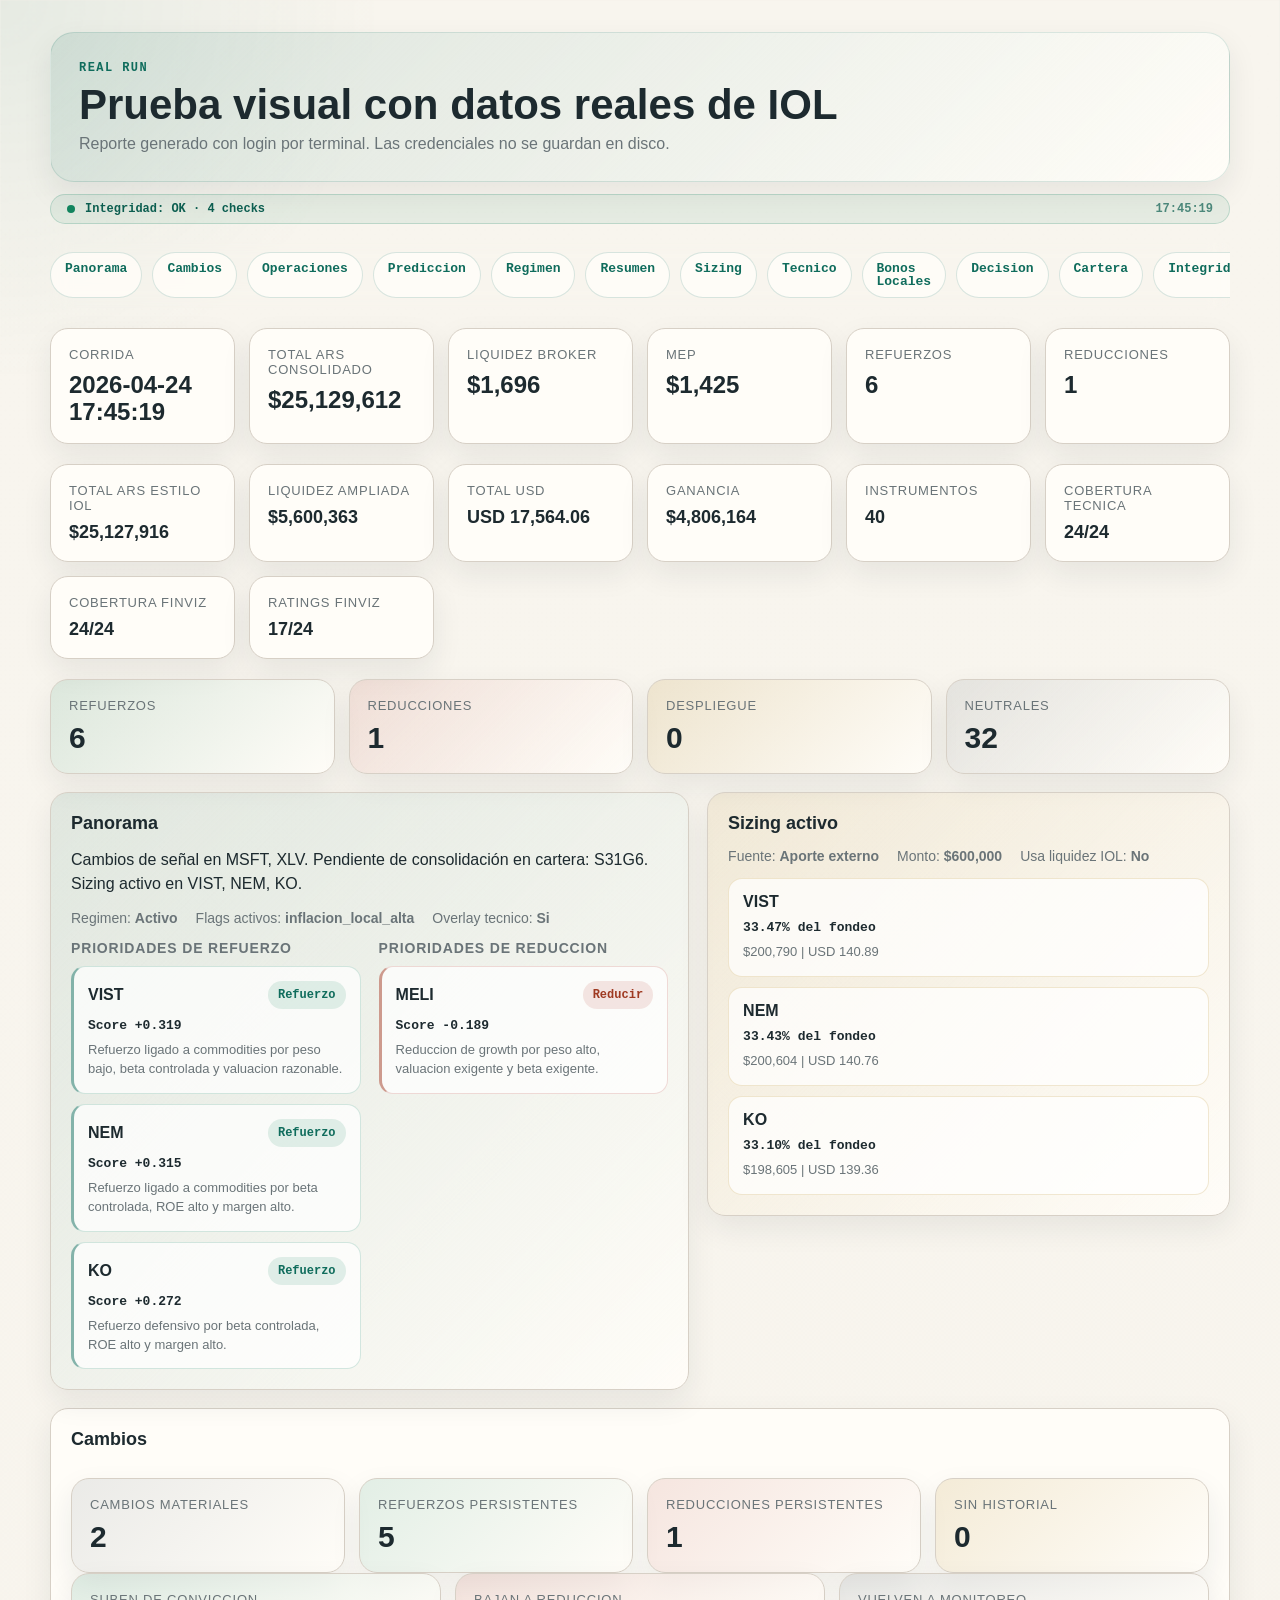
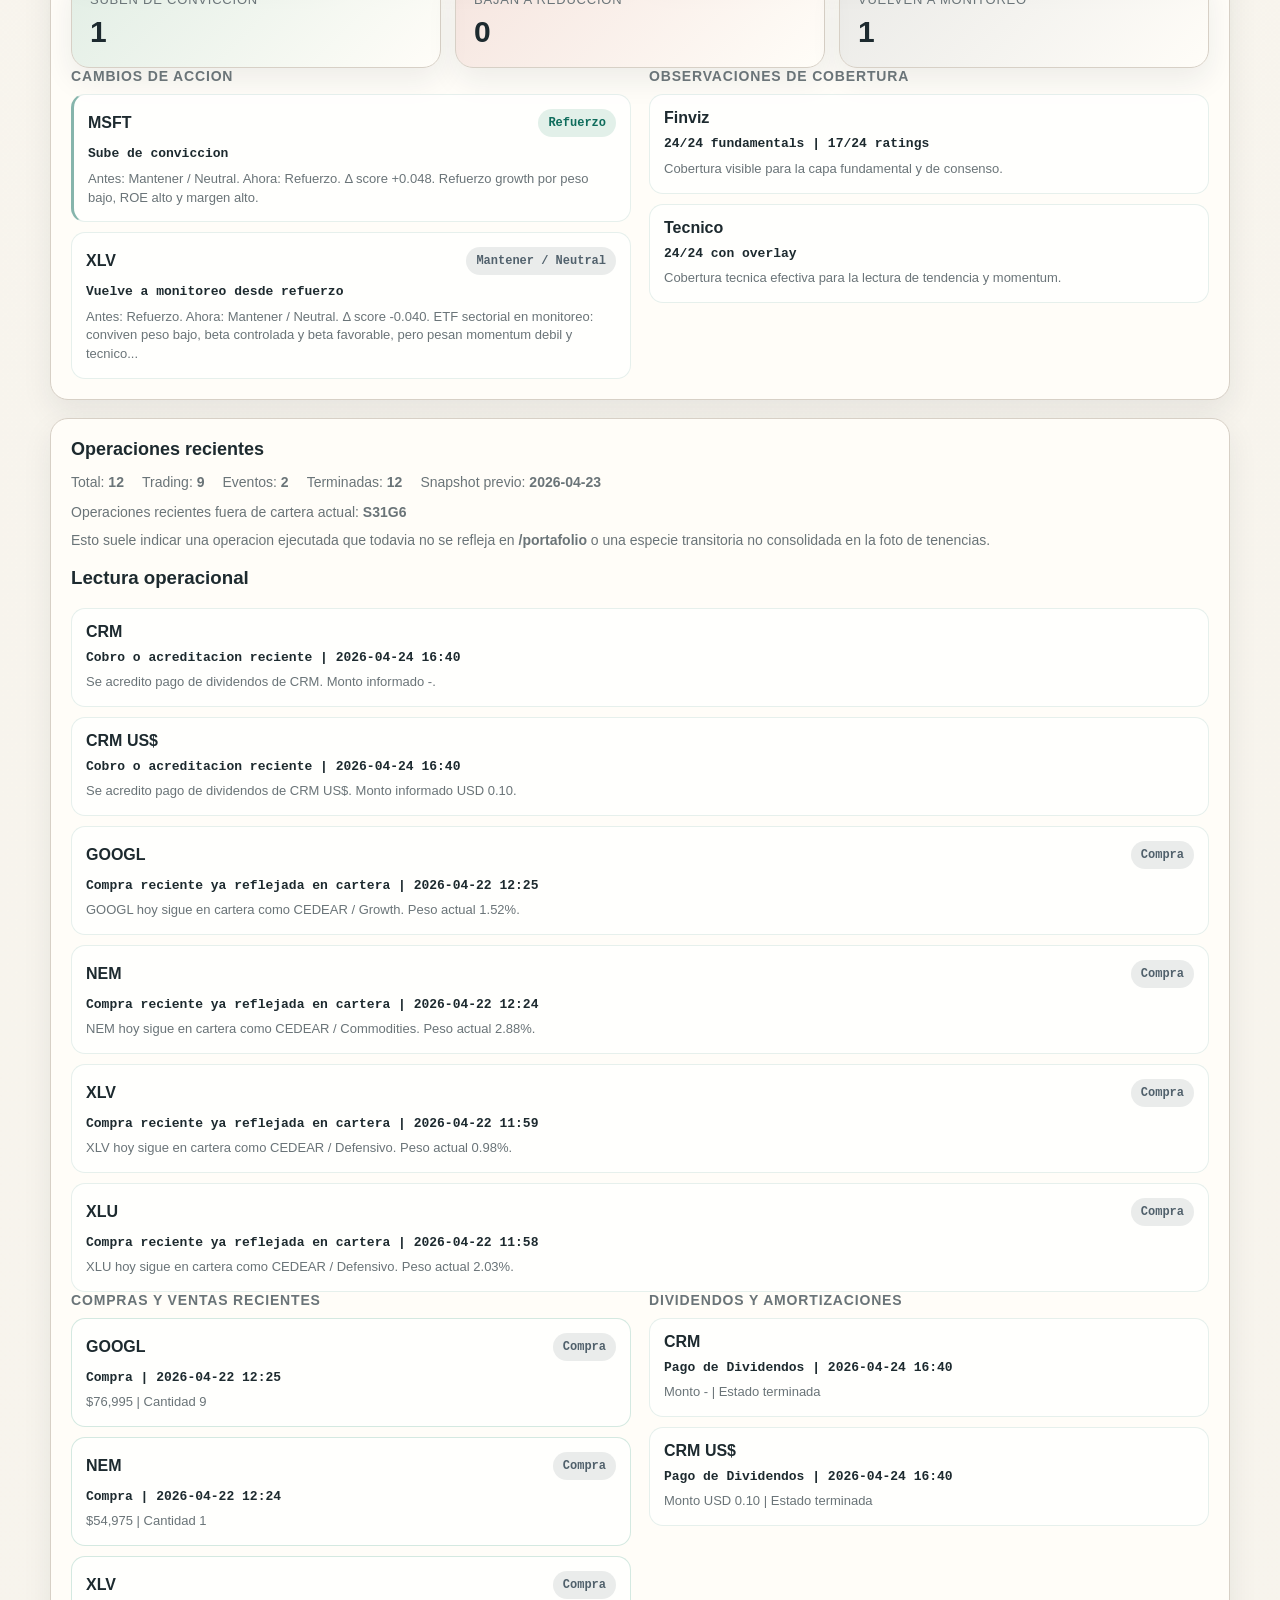
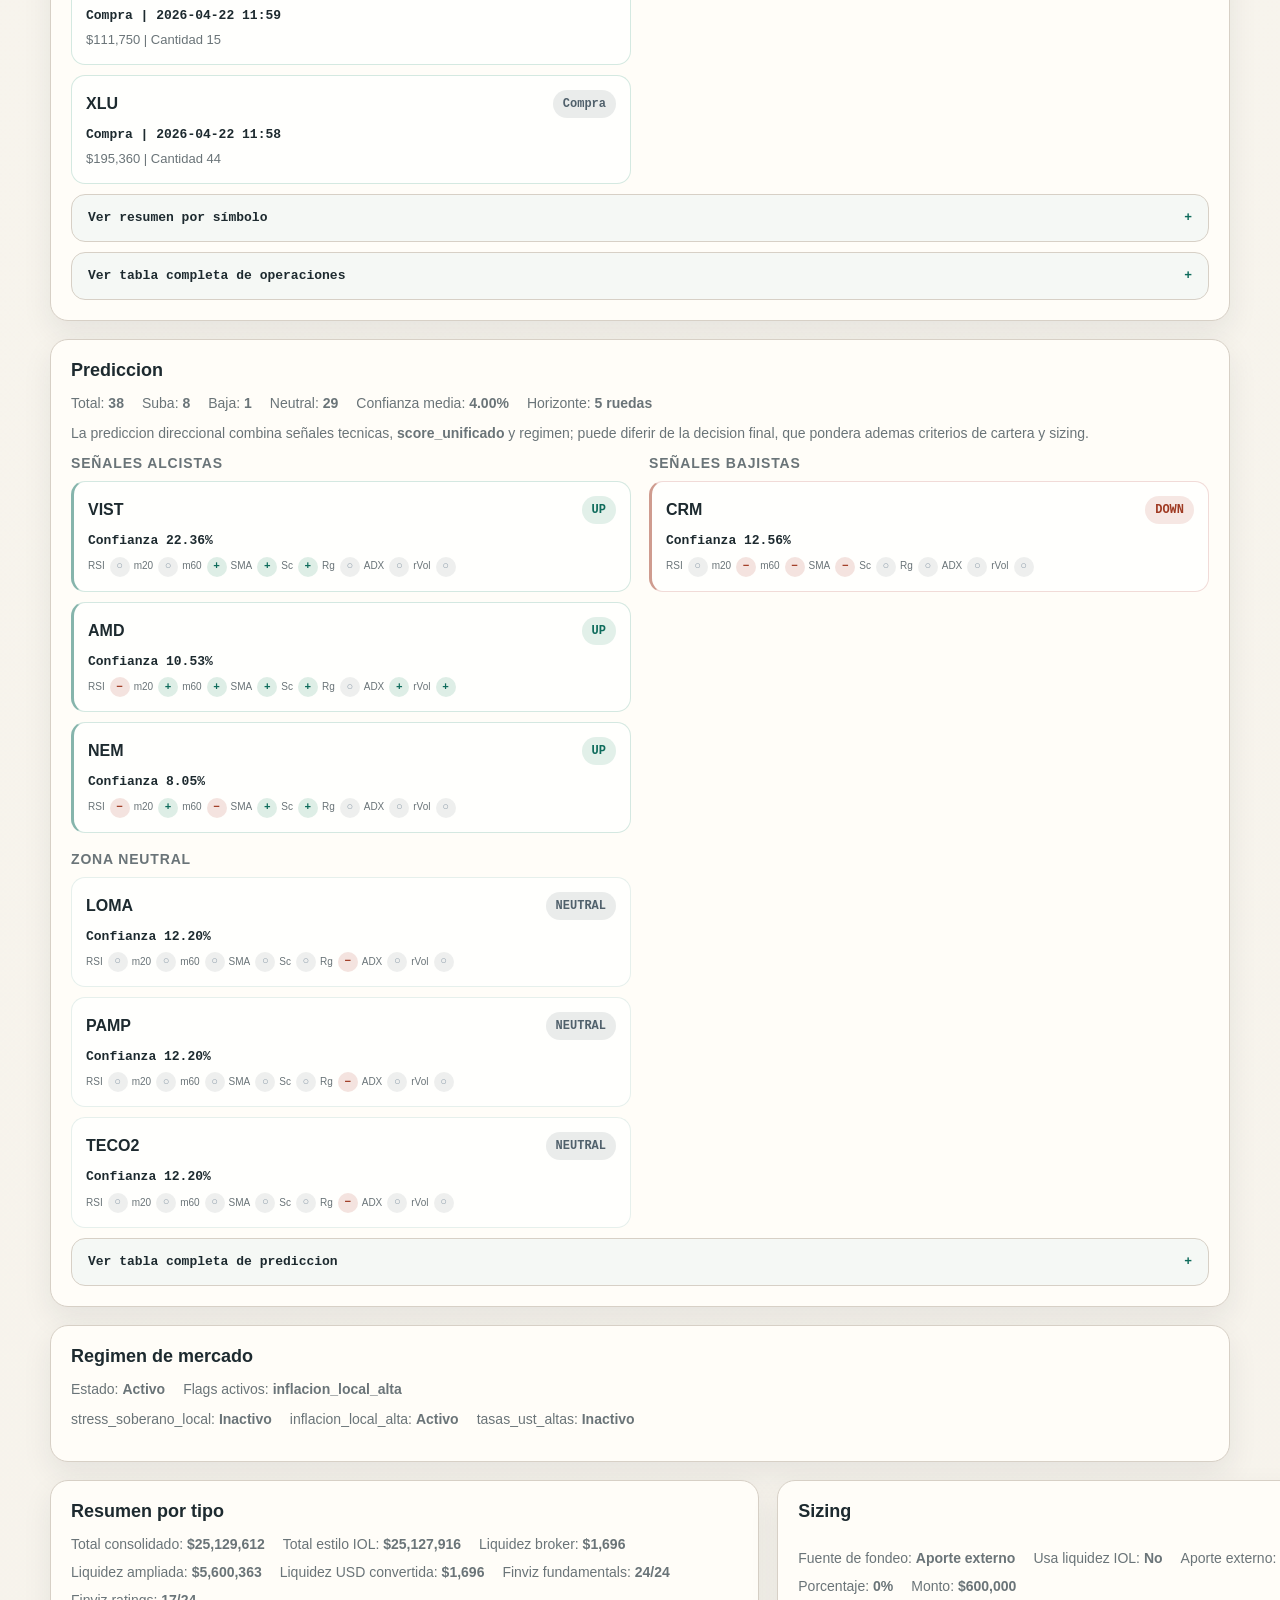
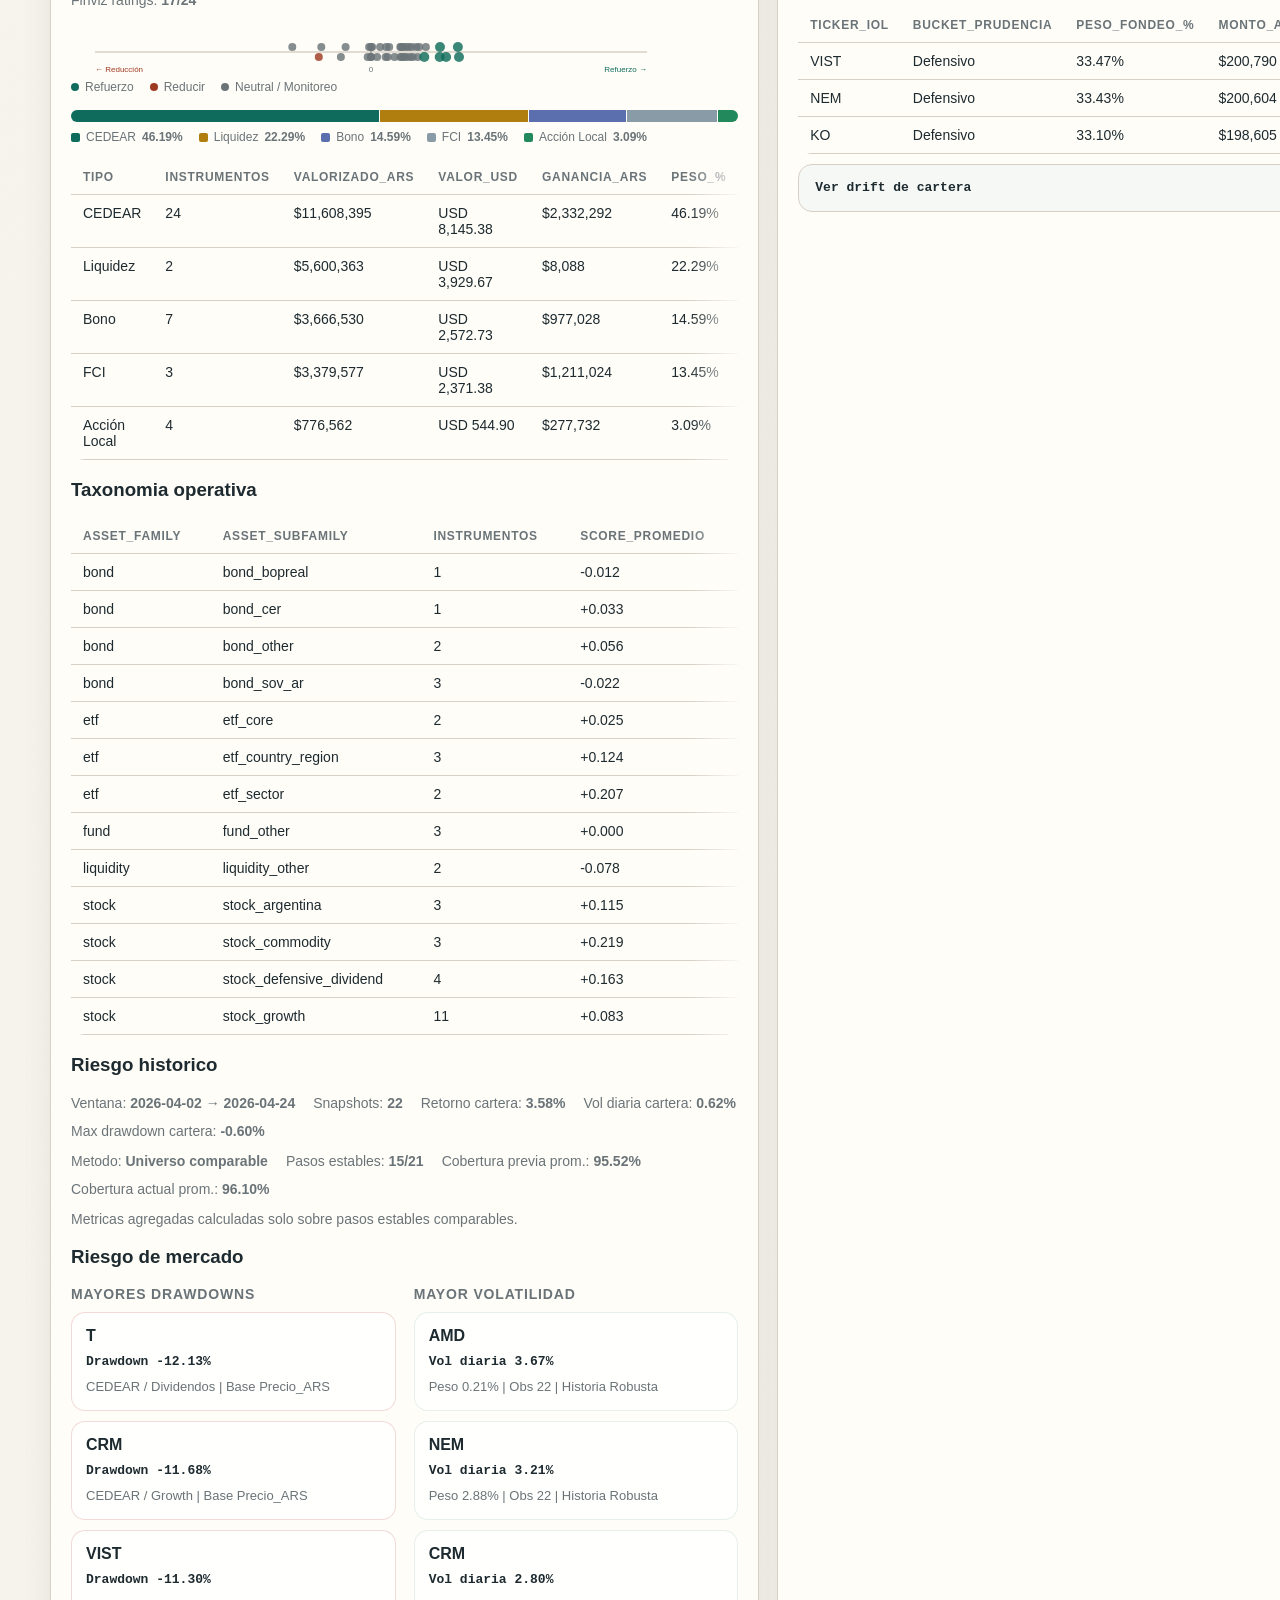
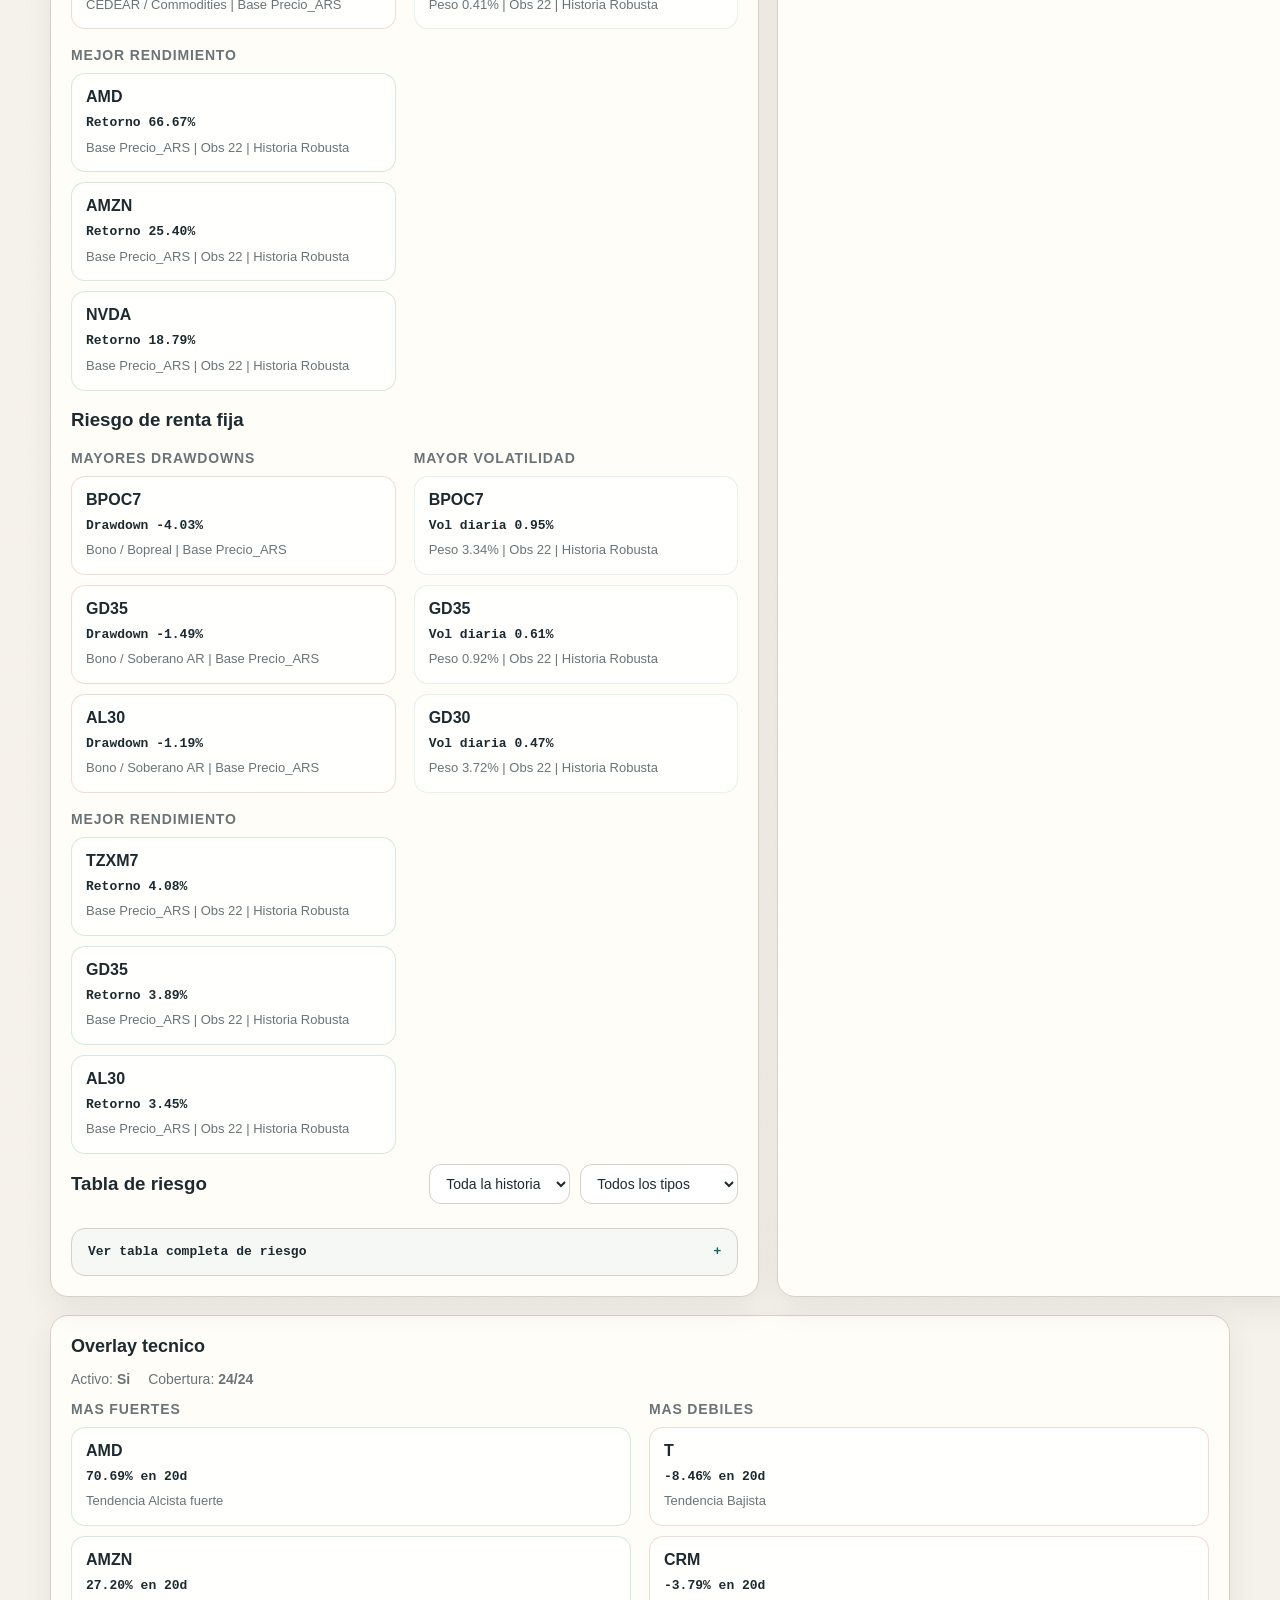
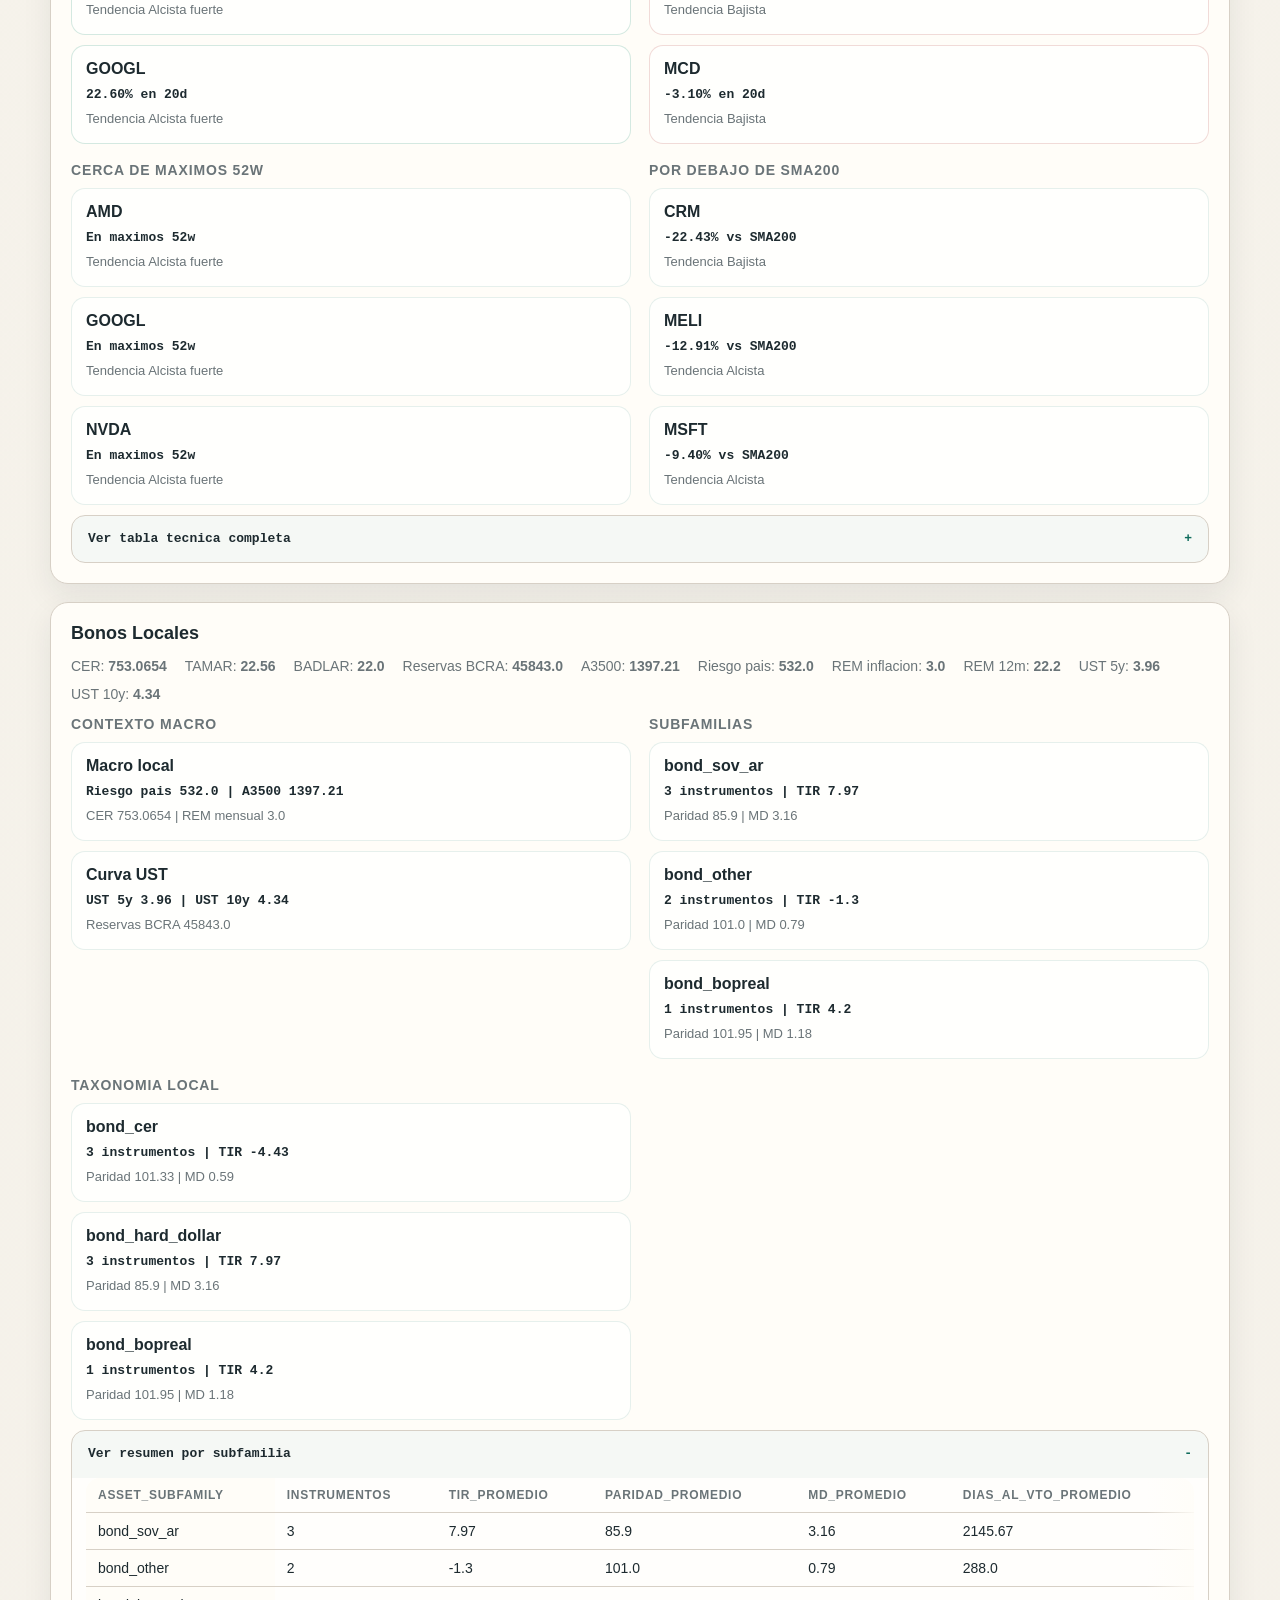
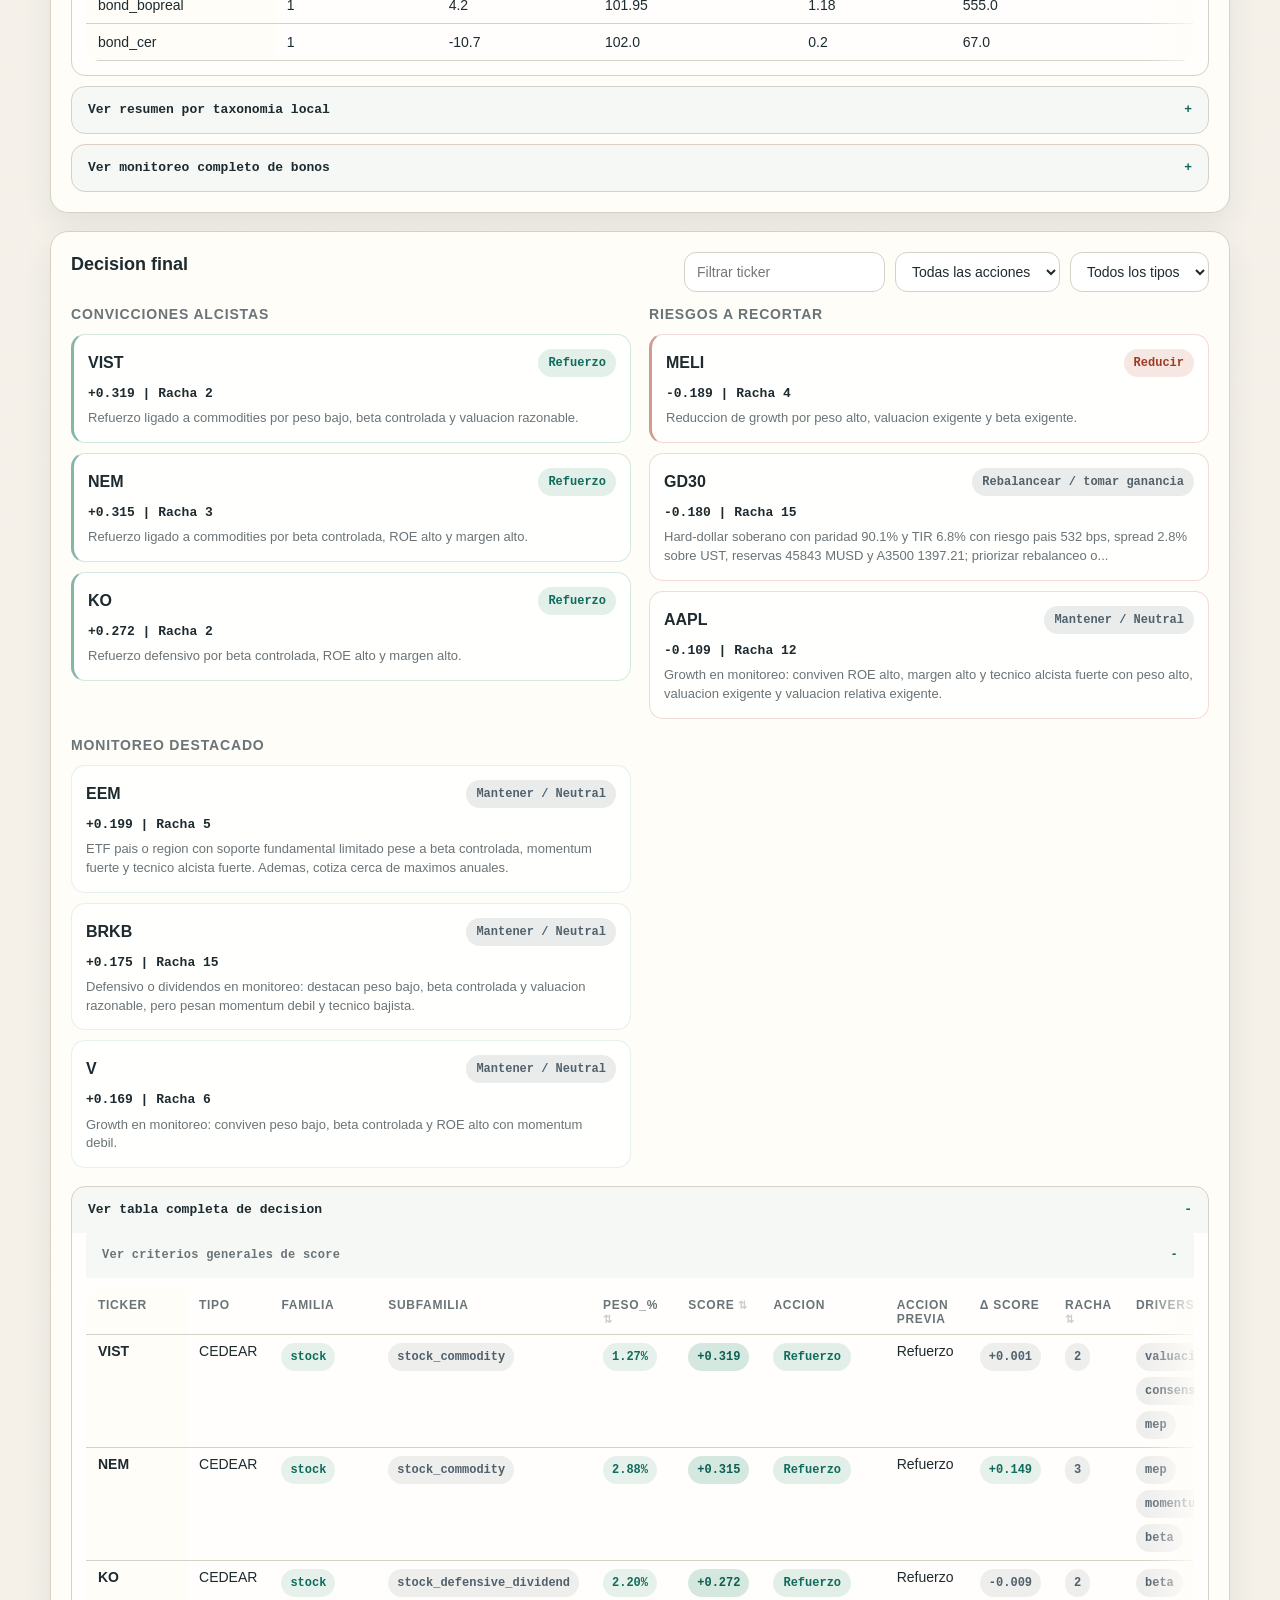
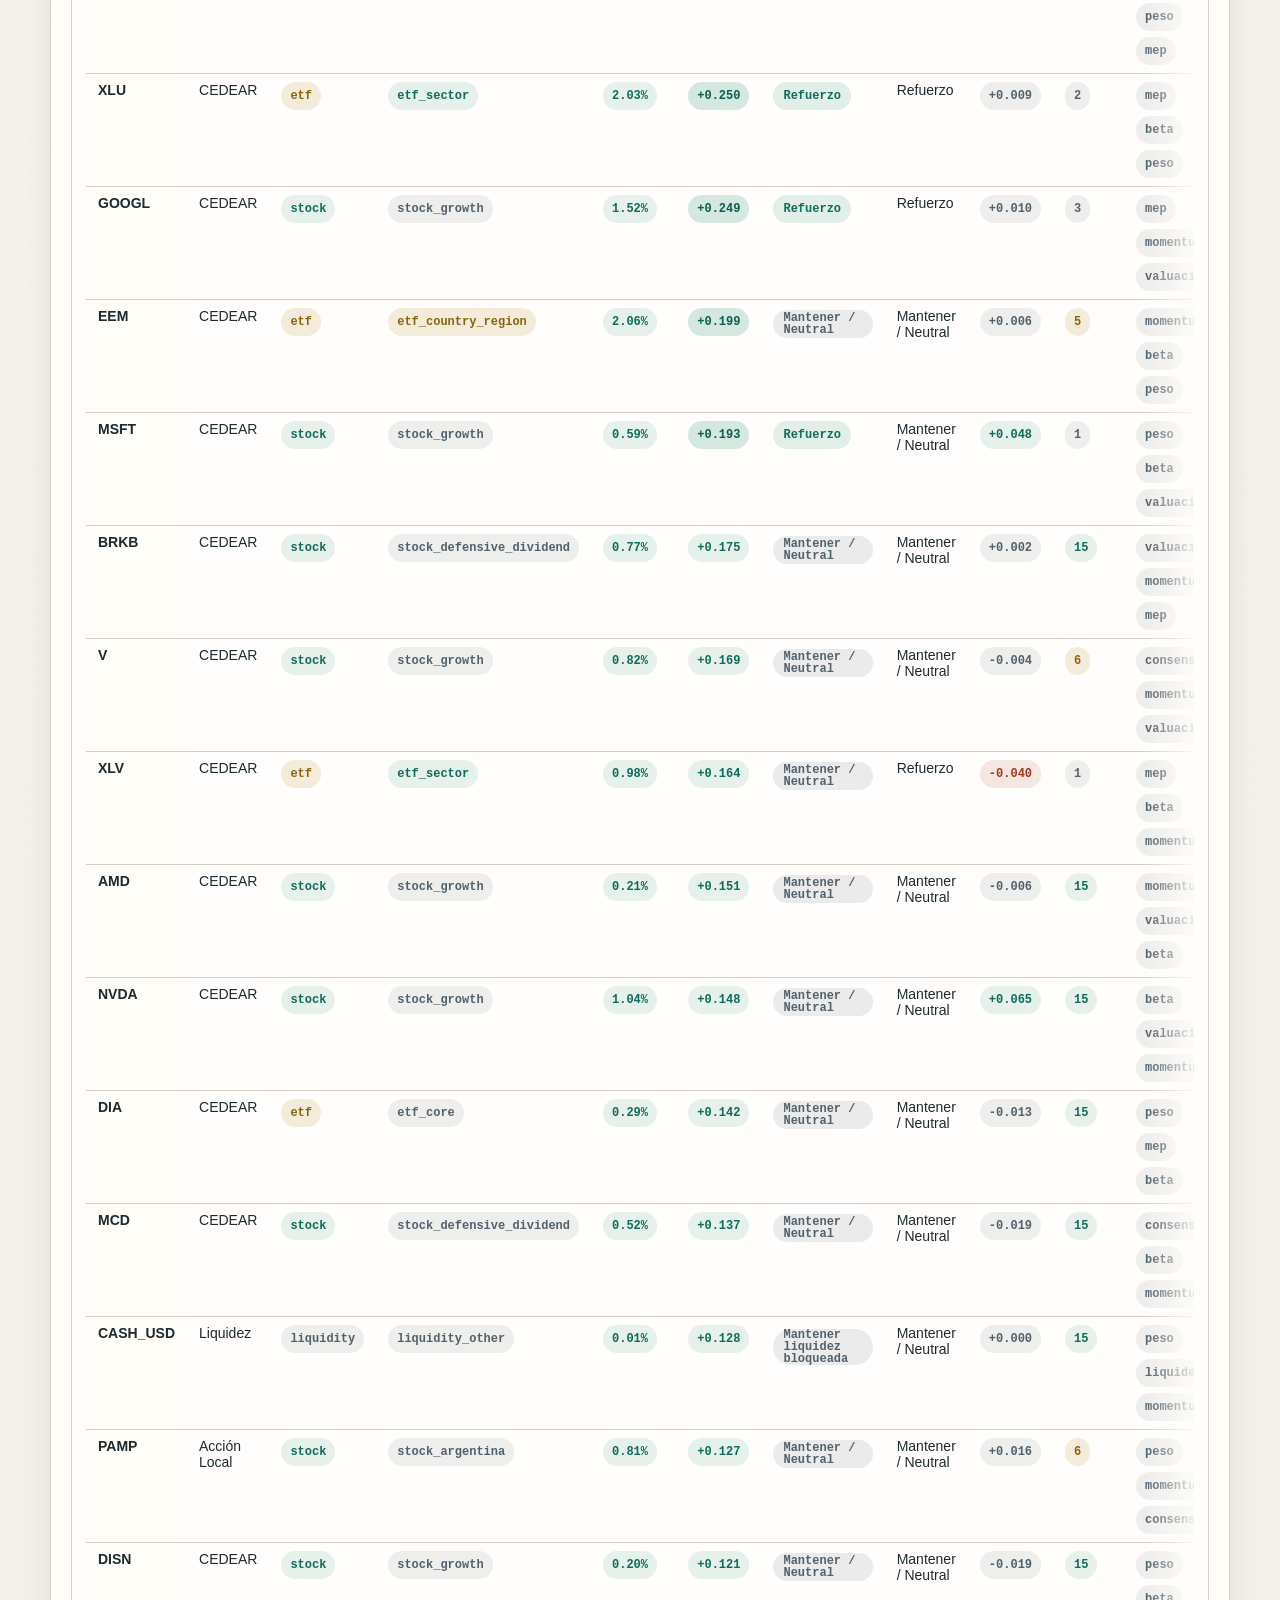
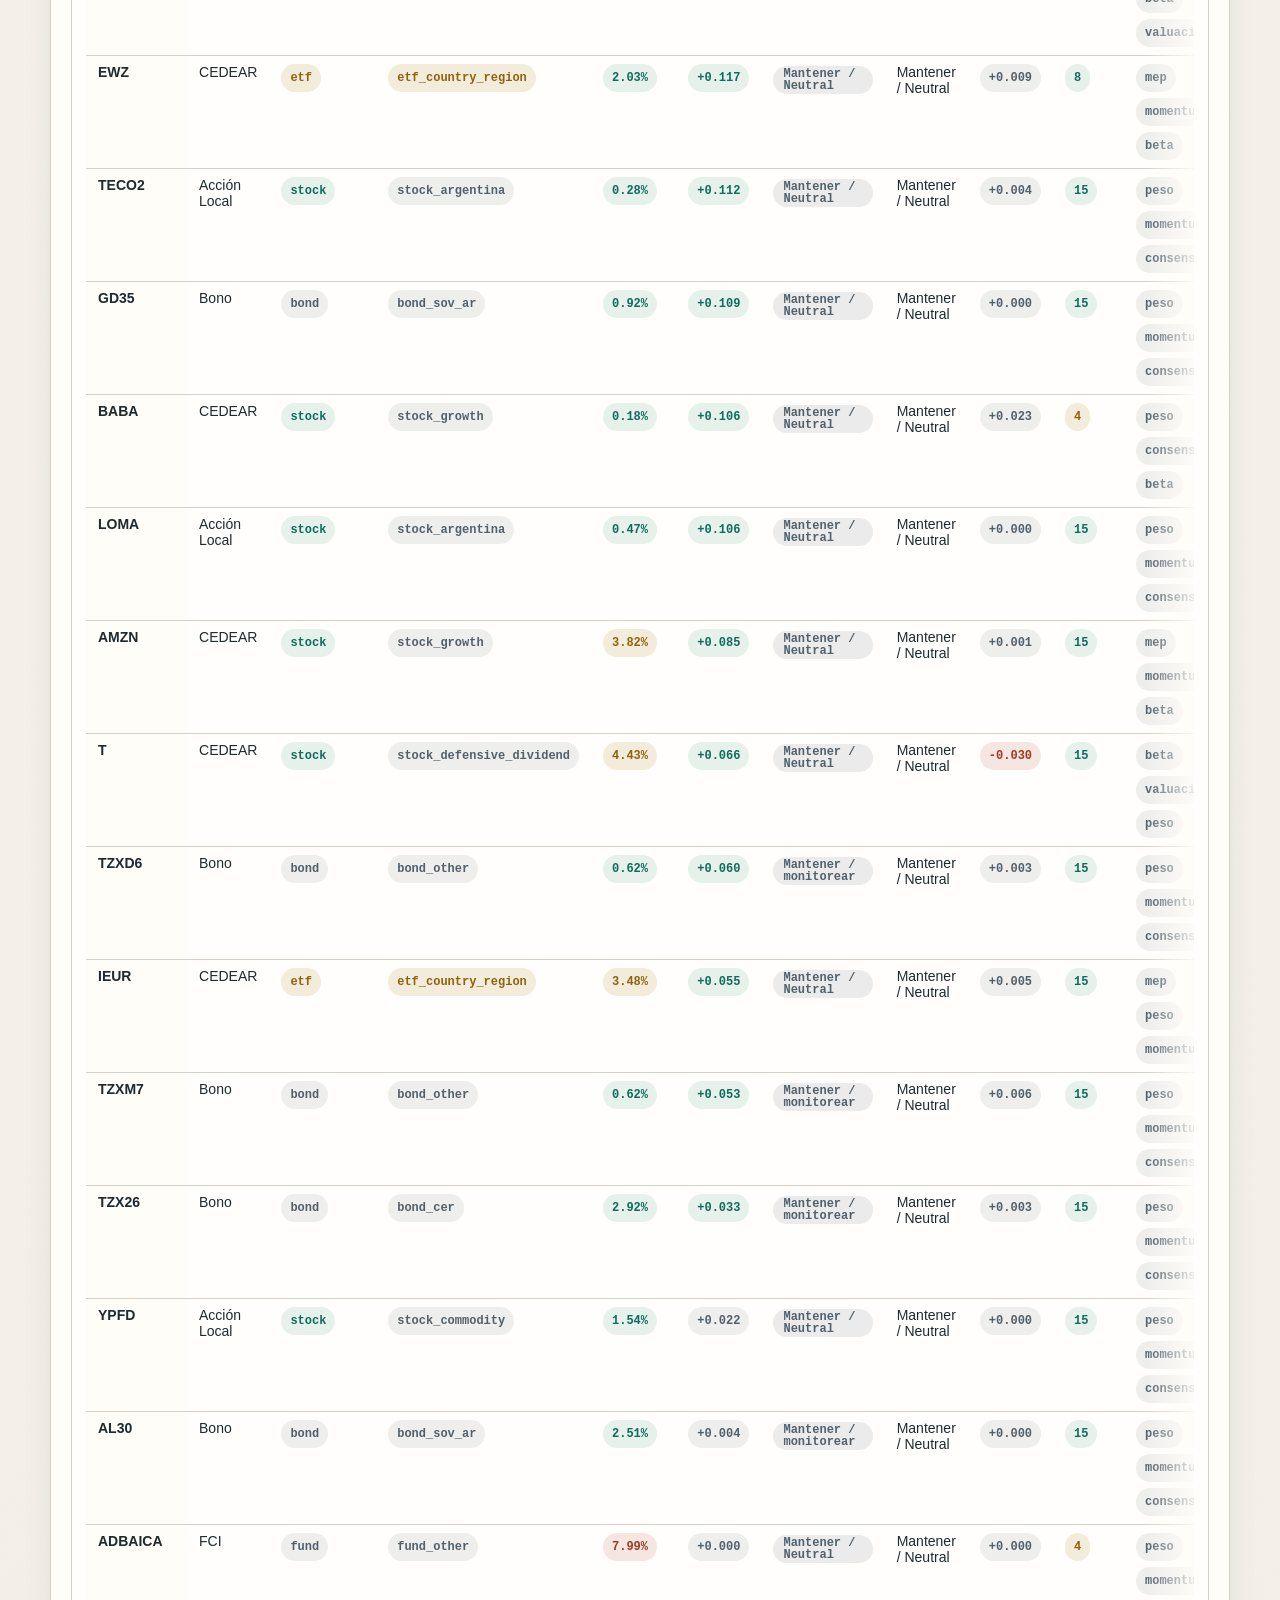
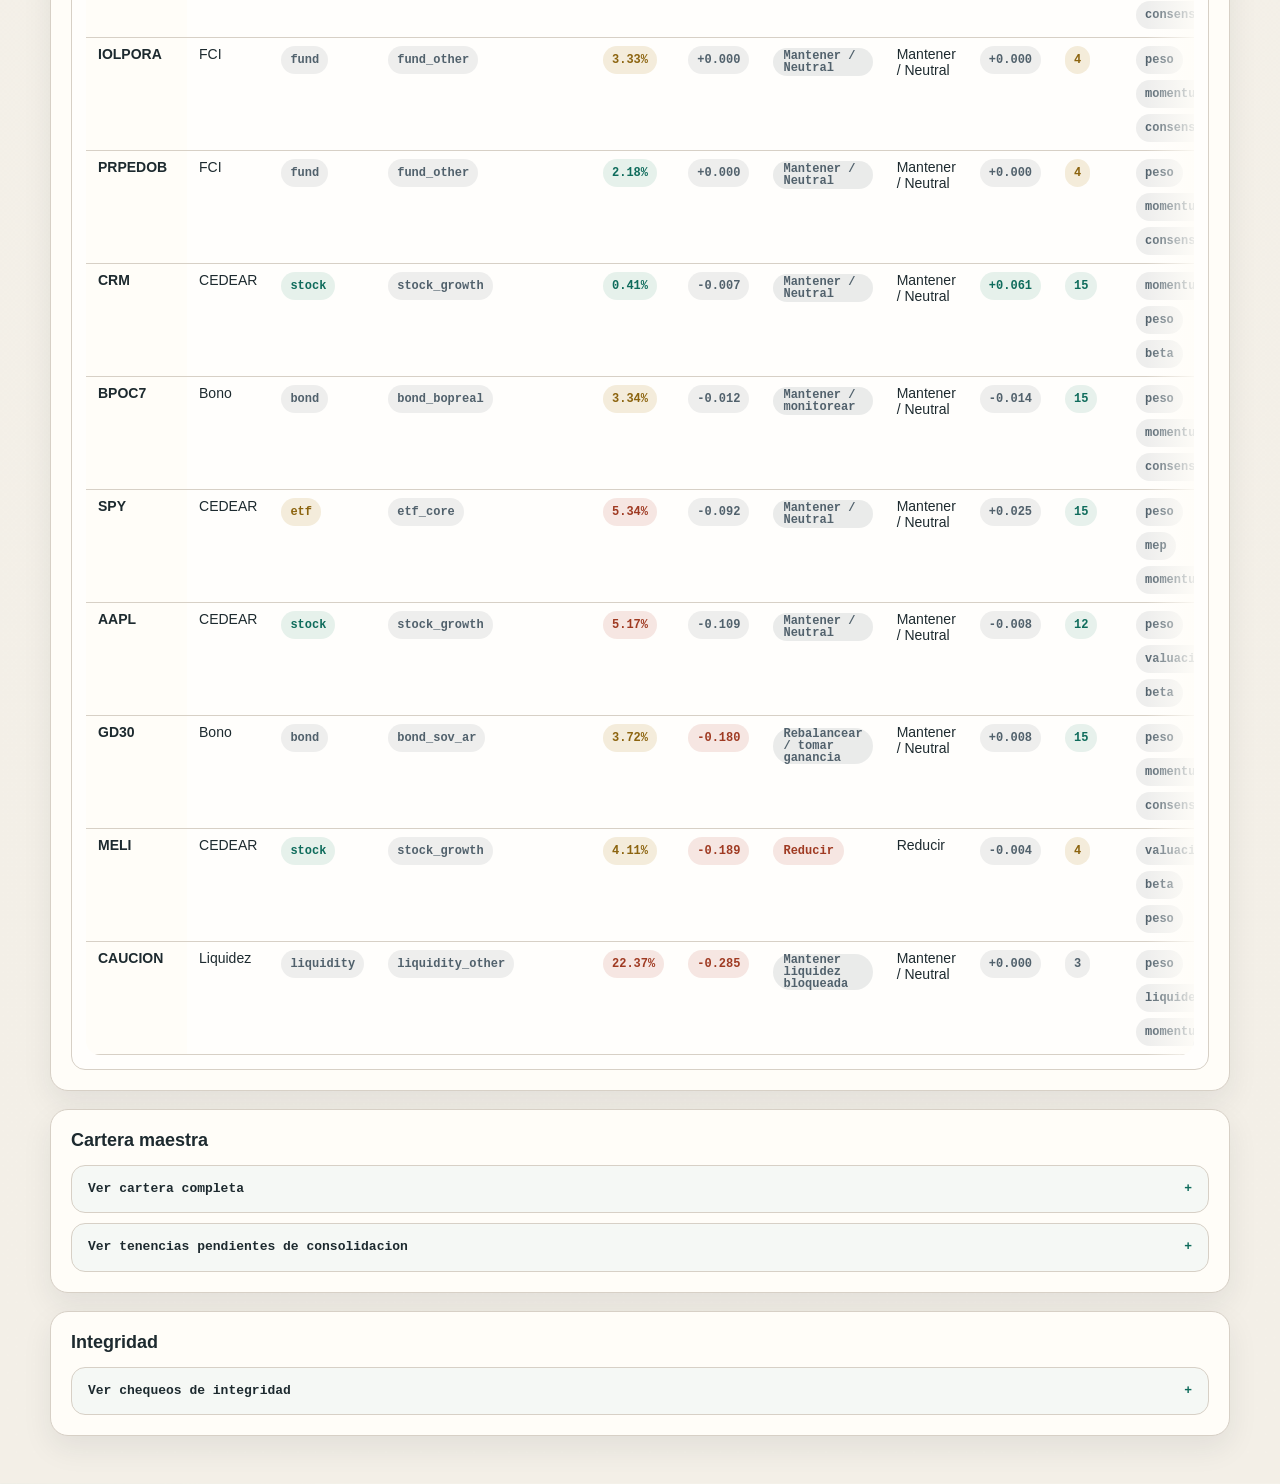
==== commit 2391540d: "test(portfolio_risk): cubrir edge cases de exclusiones y serie_confiable" ====
--- a/reports/real-report.html
+++ b/reports/real-report.html
@@ -16,7 +16,7 @@
       </div>
     </header>
 
-    <div class="integrity-strip integrity-ok"><span class="integrity-dot"></span><span>Integridad: <strong>OK</strong> &middot; 4 checks</span><span class="integrity-time">22:09:36</span></div>
+    <div class="integrity-strip integrity-ok"><span class="integrity-dot"></span><span>Integridad: <strong>OK</strong> &middot; 4 checks</span><span class="integrity-time">17:45:19</span></div>
     
     <nav class="quick-nav">
       <a href="#panorama">Panorama</a>
@@ -36,9 +36,9 @@
 
     
     <section class="cards cards-primary">
-      <article class="card"><span class="label">Corrida</span><strong>2026-04-23 22:09:36</strong></article>
-      <article class="card"><span class="label">Total ARS consolidado</span><strong>$24,814,791</strong></article>
-      <article class="card"><span class="label">Liquidez broker</span><strong>$1,553</strong></article>
+      <article class="card"><span class="label">Corrida</span><strong>2026-04-24 17:45:19</strong></article>
+      <article class="card"><span class="label">Total ARS consolidado</span><strong>$25,129,612</strong></article>
+      <article class="card"><span class="label">Liquidez broker</span><strong>$1,696</strong></article>
       <article class="card"><span class="label">MEP</span><strong>$1,425</strong></article>
       <article class="card"><span class="label">Refuerzos</span><strong>6</strong></article>
       <article class="card"><span class="label">Reducciones</span><strong>1</strong></article>
@@ -46,10 +46,10 @@
     
     
     <section class="cards cards-secondary">
-      <article class="card compact"><span class="label">Total ARS estilo IOL</span><strong>$24,813,238</strong></article>
-      <article class="card compact"><span class="label">Liquidez ampliada</span><strong>$5,592,133</strong></article>
-      <article class="card compact"><span class="label">Total USD</span><strong>USD 17,344.43</strong></article>
-      <article class="card compact"><span class="label">Ganancia</span><strong>$4,496,024</strong></article>
+      <article class="card compact"><span class="label">Total ARS estilo IOL</span><strong>$25,127,916</strong></article>
+      <article class="card compact"><span class="label">Liquidez ampliada</span><strong>$5,600,363</strong></article>
+      <article class="card compact"><span class="label">Total USD</span><strong>USD 17,564.06</strong></article>
+      <article class="card compact"><span class="label">Ganancia</span><strong>$4,806,164</strong></article>
       <article class="card compact"><span class="label">Instrumentos</span><strong>40</strong></article>
       <article class="card compact"><span class="label">Cobertura tecnica</span><strong>24/24</strong></article>
       <article class="card compact"><span class="label">Cobertura Finviz</span><strong>24/24</strong></article>
@@ -68,7 +68,7 @@
     <section class="grid spotlight-grid" id="panorama">
       <section class="panel spotlight">
         <h2>Panorama</h2>
-        <p class="summary-lede">Cambios de señal en VIST, KO, MSFT. Pendiente de consolidación en cartera: S31G6. Sizing activo en VIST, KO, XLU.</p>
+        <p class="summary-lede">Cambios de señal en MSFT, XLV. Pendiente de consolidación en cartera: S31G6. Sizing activo en VIST, NEM, KO.</p>
         <div class="meta">
           <span>Regimen: <strong>Activo</strong></span>
           <span>Flags activos: <strong>inflacion_local_alta</strong></span>
@@ -77,11 +77,11 @@
         <div class="focus-columns">
           <div>
             <h3>Prioridades de refuerzo</h3>
-            <div class="focus-list tone-buy"><article class="focus-item item-buy"><div class="focus-top"><strong>VIST</strong><span class="badge badge-buy">Refuerzo</span></div><div class="focus-title">Score +0.318</div><div class="focus-detail">Refuerzo ligado a commodities por peso bajo, beta controlada y valuacion razonable.</div></article><article class="focus-item item-buy"><div class="focus-top"><strong>KO</strong><span class="badge badge-buy">Refuerzo</span></div><div class="focus-title">Score +0.281</div><div class="focus-detail">Refuerzo defensivo por beta controlada, ROE alto y margen alto.</div></article><article class="focus-item item-buy"><div class="focus-top"><strong>XLU</strong><span class="badge badge-buy">Refuerzo</span></div><div class="focus-title">Score +0.241</div><div class="focus-detail">Refuerzo sectorial por beta controlada, beta favorable y MEP favorable. Ademas, cotiza cerca de maximos anuales.</div></article></div>
+            <div class="focus-list tone-buy"><article class="focus-item item-buy"><div class="focus-top"><strong>VIST</strong><span class="badge badge-buy">Refuerzo</span></div><div class="focus-title">Score +0.319</div><div class="focus-detail">Refuerzo ligado a commodities por peso bajo, beta controlada y valuacion razonable.</div></article><article class="focus-item item-buy"><div class="focus-top"><strong>NEM</strong><span class="badge badge-buy">Refuerzo</span></div><div class="focus-title">Score +0.315</div><div class="focus-detail">Refuerzo ligado a commodities por beta controlada, ROE alto y margen alto.</div></article><article class="focus-item item-buy"><div class="focus-top"><strong>KO</strong><span class="badge badge-buy">Refuerzo</span></div><div class="focus-title">Score +0.272</div><div class="focus-detail">Refuerzo defensivo por beta controlada, ROE alto y margen alto.</div></article></div>
           </div>
           <div>
             <h3>Prioridades de reduccion</h3>
-            <div class="focus-list tone-sell"><article class="focus-item item-sell"><div class="focus-top"><strong>MELI</strong><span class="badge badge-sell">Reducir</span></div><div class="focus-title">Score -0.185</div><div class="focus-detail">Reduccion de growth por peso alto, valuacion exigente y beta exigente.</div></article></div>
+            <div class="focus-list tone-sell"><article class="focus-item item-sell"><div class="focus-top"><strong>MELI</strong><span class="badge badge-sell">Reducir</span></div><div class="focus-title">Score -0.189</div><div class="focus-detail">Reduccion de growth por peso alto, valuacion exigente y beta exigente.</div></article></div>
           </div>
         </div>
       </section>
@@ -92,7 +92,7 @@
           <span>Monto: <strong>$600,000</strong></span>
           <span>Usa liquidez IOL: <strong>No</strong></span>
         </div>
-        <div class="focus-list tone-fund"><article class="focus-item"><div class="focus-top"><strong>VIST</strong></div><div class="focus-title">33.63% del fondeo</div><div class="focus-detail">$201,776 | USD 141.58</div></article><article class="focus-item"><div class="focus-top"><strong>KO</strong></div><div class="focus-title">33.34% del fondeo</div><div class="focus-detail">$200,047 | USD 140.37</div></article><article class="focus-item"><div class="focus-top"><strong>XLU</strong></div><div class="focus-title">33.03% del fondeo</div><div class="focus-detail">$198,178 | USD 139.06</div></article></div>
+        <div class="focus-list tone-fund"><article class="focus-item"><div class="focus-top"><strong>VIST</strong></div><div class="focus-title">33.47% del fondeo</div><div class="focus-detail">$200,790 | USD 140.89</div></article><article class="focus-item"><div class="focus-top"><strong>NEM</strong></div><div class="focus-title">33.43% del fondeo</div><div class="focus-detail">$200,604 | USD 140.76</div></article><article class="focus-item"><div class="focus-top"><strong>KO</strong></div><div class="focus-title">33.10% del fondeo</div><div class="focus-detail">$198,605 | USD 139.36</div></article></div>
       </section>
     </section>
     
@@ -103,15 +103,15 @@
       </div>
       
     <section class="action-strip compact-strip">
-      <article class="action-card neutral"><span>Cambios materiales</span><strong>4</strong></article>
-      <article class="action-card buy"><span>Refuerzos persistentes</span><strong>3</strong></article>
+      <article class="action-card neutral"><span>Cambios materiales</span><strong>2</strong></article>
+      <article class="action-card buy"><span>Refuerzos persistentes</span><strong>5</strong></article>
       <article class="action-card sell"><span>Reducciones persistentes</span><strong>1</strong></article>
       <article class="action-card fund"><span>Sin historial</span><strong>0</strong></article>
     </section>
     
       
       <section class="action-strip compact-strip">
-        <article class="action-card buy"><span>Suben de conviccion</span><strong>3</strong></article>
+        <article class="action-card buy"><span>Suben de conviccion</span><strong>1</strong></article>
         <article class="action-card sell"><span>Bajan a reduccion</span><strong>0</strong></article>
         <article class="action-card neutral"><span>Vuelven a monitoreo</span><strong>1</strong></article>
       </section>
@@ -119,7 +119,7 @@
       <div class="focus-columns">
         <div>
           <h3>Cambios de accion</h3>
-          <div class="focus-list tone-neutral"><article class="focus-item item-buy"><div class="focus-top"><strong>VIST</strong><span class="badge badge-buy">Refuerzo</span></div><div class="focus-title">Sube de conviccion</div><div class="focus-detail">Antes: Mantener / Neutral. Ahora: Refuerzo. Δ score +0.111. Refuerzo ligado a commodities por peso bajo, beta controlada y valuacion razonable.</div></article><article class="focus-item item-buy"><div class="focus-top"><strong>KO</strong><span class="badge badge-buy">Refuerzo</span></div><div class="focus-title">Sube de conviccion</div><div class="focus-detail">Antes: Mantener / Neutral. Ahora: Refuerzo. Δ score +0.079. Refuerzo defensivo por beta controlada, ROE alto y margen alto.</div></article><article class="focus-item"><div class="focus-top"><strong>MSFT</strong><span class="badge badge-neutral">Mantener / Neutral</span></div><div class="focus-title">Vuelve a monitoreo desde refuerzo</div><div class="focus-detail">Antes: Refuerzo. Ahora: Mantener / Neutral. Δ score -0.071. Growth en monitoreo: conviven peso bajo, ROE alto y margen alto con momentum debil y beta exigente.</div></article><article class="focus-item item-buy"><div class="focus-top"><strong>XLU</strong><span class="badge badge-buy">Refuerzo</span></div><div class="focus-title">Sube de conviccion</div><div class="focus-detail">Antes: Mantener / Neutral. Ahora: Refuerzo. Δ score +0.069. Refuerzo sectorial por beta controlada, beta favorable y MEP favorable. Ademas, cotiza cerca de maximos anuales.</div></article></div>
+          <div class="focus-list tone-neutral"><article class="focus-item item-buy"><div class="focus-top"><strong>MSFT</strong><span class="badge badge-buy">Refuerzo</span></div><div class="focus-title">Sube de conviccion</div><div class="focus-detail">Antes: Mantener / Neutral. Ahora: Refuerzo. Δ score +0.048. Refuerzo growth por peso bajo, ROE alto y margen alto.</div></article><article class="focus-item"><div class="focus-top"><strong>XLV</strong><span class="badge badge-neutral">Mantener / Neutral</span></div><div class="focus-title">Vuelve a monitoreo desde refuerzo</div><div class="focus-detail">Antes: Refuerzo. Ahora: Mantener / Neutral. Δ score -0.040. ETF sectorial en monitoreo: conviven peso bajo, beta controlada y beta favorable, pero pesan momentum debil y tecnico...</div></article></div>
         </div>
         <div>
           <h3>Observaciones de cobertura</h3>
@@ -147,11 +147,11 @@
         <span>Trading: <strong>9</strong></span>
         <span>Eventos: <strong>2</strong></span>
         <span>Terminadas: <strong>12</strong></span>
-        <span>Snapshot previo: <strong>2026-04-22</strong></span>
+        <span>Snapshot previo: <strong>2026-04-23</strong></span>
       </div>
       <div class="meta"><span>Operaciones recientes fuera de cartera actual: <strong>S31G6</strong></span><span>Esto suele indicar una operacion ejecutada que todavia no se refleja en <strong>/portafolio</strong> o una especie transitoria no consolidada en la foto de tenencias.</span></div>
       <h3>Lectura operacional</h3>
-      <div class="focus-list tone-neutral"><article class="focus-item"><div class="focus-top"><strong>GOOGL</strong><span class="badge badge-neutral">Compra</span></div><div class="focus-title">Compra reciente ya reflejada en cartera | 2026-04-22 12:25</div><div class="focus-detail">GOOGL hoy sigue en cartera como CEDEAR / Growth. Peso actual 1.50%.</div></article><article class="focus-item"><div class="focus-top"><strong>NEM</strong><span class="badge badge-neutral">Compra</span></div><div class="focus-title">Compra reciente ya reflejada en cartera | 2026-04-22 12:24</div><div class="focus-detail">NEM hoy sigue en cartera como CEDEAR / Commodities. Peso actual 2.64%.</div></article><article class="focus-item"><div class="focus-top"><strong>XLV</strong><span class="badge badge-neutral">Compra</span></div><div class="focus-title">Compra reciente ya reflejada en cartera | 2026-04-22 11:59</div><div class="focus-detail">XLV hoy sigue en cartera como CEDEAR / Defensivo. Peso actual 1.00%.</div></article><article class="focus-item"><div class="focus-top"><strong>XLU</strong><span class="badge badge-neutral">Compra</span></div><div class="focus-title">Compra reciente ya reflejada en cartera | 2026-04-22 11:58</div><div class="focus-detail">XLU hoy sigue en cartera como CEDEAR / Defensivo. Peso actual 2.03%.</div></article><article class="focus-item item-pending"><div class="focus-top"><strong>S31G6</strong><span class="badge badge-neutral">Compra</span></div><div class="focus-title">Movimiento reciente aun no reflejado en cartera | 2026-04-16 12:55</div><div class="focus-detail">S31G6 tuvo una compra reciente, pero todavia no figura en /portafolio actual.</div></article></div>
+      <div class="focus-list tone-neutral"><article class="focus-item"><div class="focus-top"><strong>CRM</strong></div><div class="focus-title">Cobro o acreditacion reciente | 2026-04-24 16:40</div><div class="focus-detail">Se acredito pago de dividendos de CRM. Monto informado -.</div></article><article class="focus-item"><div class="focus-top"><strong>CRM US$</strong></div><div class="focus-title">Cobro o acreditacion reciente | 2026-04-24 16:40</div><div class="focus-detail">Se acredito pago de dividendos de CRM US$. Monto informado USD 0.10.</div></article><article class="focus-item"><div class="focus-top"><strong>GOOGL</strong><span class="badge badge-neutral">Compra</span></div><div class="focus-title">Compra reciente ya reflejada en cartera | 2026-04-22 12:25</div><div class="focus-detail">GOOGL hoy sigue en cartera como CEDEAR / Growth. Peso actual 1.52%.</div></article><article class="focus-item"><div class="focus-top"><strong>NEM</strong><span class="badge badge-neutral">Compra</span></div><div class="focus-title">Compra reciente ya reflejada en cartera | 2026-04-22 12:24</div><div class="focus-detail">NEM hoy sigue en cartera como CEDEAR / Commodities. Peso actual 2.88%.</div></article><article class="focus-item"><div class="focus-top"><strong>XLV</strong><span class="badge badge-neutral">Compra</span></div><div class="focus-title">Compra reciente ya reflejada en cartera | 2026-04-22 11:59</div><div class="focus-detail">XLV hoy sigue en cartera como CEDEAR / Defensivo. Peso actual 0.98%.</div></article><article class="focus-item"><div class="focus-top"><strong>XLU</strong><span class="badge badge-neutral">Compra</span></div><div class="focus-title">Compra reciente ya reflejada en cartera | 2026-04-22 11:58</div><div class="focus-detail">XLU hoy sigue en cartera como CEDEAR / Defensivo. Peso actual 2.03%.</div></article></div>
       <div class="focus-columns">
         <div>
           <h3>Compras y ventas recientes</h3>
@@ -159,12 +159,12 @@
         </div>
         <div>
           <h3>Dividendos y amortizaciones</h3>
-          <div class="focus-list tone-neutral"><article class="focus-item"><div class="focus-top"><strong>DIA</strong></div><div class="focus-title">Pago de Dividendos | 2026-04-13 15:39</div><div class="focus-detail">Monto - | Estado terminada</div></article><article class="focus-item"><div class="focus-top"><strong>DIA US$</strong></div><div class="focus-title">Pago de Dividendos | 2026-04-13 15:39</div><div class="focus-detail">Monto USD 0.06 | Estado terminada</div></article></div>
+          <div class="focus-list tone-neutral"><article class="focus-item"><div class="focus-top"><strong>CRM</strong></div><div class="focus-title">Pago de Dividendos | 2026-04-24 16:40</div><div class="focus-detail">Monto - | Estado terminada</div></article><article class="focus-item"><div class="focus-top"><strong>CRM US$</strong></div><div class="focus-title">Pago de Dividendos | 2026-04-24 16:40</div><div class="focus-detail">Monto USD 0.10 | Estado terminada</div></article></div>
         </div>
       </div>
       <details class="collapsible compact-collapsible"><summary>Ver resumen por símbolo</summary><div class="collapsible-body"><div class="table-wrap"><table class=""><thead><tr><th>simbolo</th><th>tipo</th><th>operaciones</th><th>ultima_fecha</th><th>monto_total</th><th>cantidad_total</th></tr></thead><tbody><tr><td>GOOGL</td><td>Compra</td><td>2</td><td>2026-04-22 12:25</td><td>$195,155</td><td>23</td></tr><tr><td>NEM</td><td>Compra</td><td>2</td><td>2026-04-22 12:24</td><td>$110,075</td><td>2</td></tr><tr><td>XLV</td><td>Compra</td><td>1</td><td>2026-04-22 11:59</td><td>$111,750</td><td>15</td></tr><tr><td>XLU</td><td>Compra</td><td>1</td><td>2026-04-22 11:58</td><td>$195,360</td><td>44</td></tr><tr><td>S31G6</td><td>Compra</td><td>1</td><td>2026-04-16 12:55</td><td>$119,009</td><td>102,127</td></tr><tr><td>AL30</td><td>Compra</td><td>1</td><td>2026-04-16 12:54</td><td>$119,288</td><td>133</td></tr><tr><td>PAMP</td><td>Compra</td><td>1</td><td>2026-04-16 12:53</td><td>$201,600</td><td>42</td></tr></tbody></table></div></div></details>
       
-      <details class="collapsible compact-collapsible"><summary>Ver tabla completa de operaciones</summary><div class="collapsible-body"><div class="table-wrap"><table class=""><thead><tr><th>numero</th><th>fecha_evento</th><th>tipo</th><th>estado</th><th>mercado</th><th>simbolo</th><th>Moneda</th><th>Cantidad final</th><th>Precio final</th><th>Monto final</th><th>plazo</th></tr></thead><tbody><tr><td>171463129</td><td>2026-04-22 19:14</td><td>Suscripción FCI</td><td>terminada</td><td>BCBA</td><td>ADBAICA</td><td>ARS</td><td>4,334.65</td><td>$39</td><td>$170,000</td><td>inmediata</td></tr><tr><td>171470189</td><td>2026-04-22 12:25</td><td>Compra</td><td>terminada</td><td>BCBA</td><td>GOOGL</td><td>ARS</td><td>9</td><td>$8,555</td><td>$76,995</td><td>a24horas</td></tr><tr><td>171470021</td><td>2026-04-22 12:24</td><td>Compra</td><td>terminada</td><td>BCBA</td><td>NEM</td><td>ARS</td><td>1</td><td>$54,975</td><td>$54,975</td><td>a24horas</td></tr><tr><td>171463787</td><td>2026-04-22 11:59</td><td>Compra</td><td>terminada</td><td>BCBA</td><td>XLV</td><td>ARS</td><td>15</td><td>$7,450</td><td>$111,750</td><td>a24horas</td></tr><tr><td>171463686</td><td>2026-04-22 11:58</td><td>Compra</td><td>terminada</td><td>BCBA</td><td>XLU</td><td>ARS</td><td>44</td><td>$4,440</td><td>$195,360</td><td>a24horas</td></tr><tr><td>171463531</td><td>2026-04-22 11:58</td><td>Compra</td><td>terminada</td><td>BCBA</td><td>NEM</td><td>ARS</td><td>1</td><td>$55,100</td><td>$55,100</td><td>a24horas</td></tr><tr><td>170860257</td><td>2026-04-16 12:55</td><td>Compra</td><td>terminada</td><td>BCBA</td><td>S31G6</td><td>ARS</td><td>102,127</td><td>$117</td><td>$119,009</td><td>a24horas</td></tr><tr><td>170860152</td><td>2026-04-16 12:54</td><td>Compra</td><td>terminada</td><td>BCBA</td><td>AL30</td><td>ARS</td><td>133</td><td>$89,690</td><td>$119,288</td><td>a24horas</td></tr><tr><td>170860042</td><td>2026-04-16 12:54</td><td>Compra</td><td>terminada</td><td>BCBA</td><td>GOOGL</td><td>ARS</td><td>14</td><td>$8,440</td><td>$118,160</td><td>a24horas</td></tr><tr><td>170859929</td><td>2026-04-16 12:53</td><td>Compra</td><td>terminada</td><td>BCBA</td><td>PAMP</td><td>ARS</td><td>42</td><td>$4,800</td><td>$201,600</td><td>a24horas</td></tr><tr><td>170443237</td><td>2026-04-13 15:39</td><td>Pago de Dividendos</td><td>terminada</td><td>BCBA</td><td>DIA</td><td>ARS</td><td>-</td><td>-</td><td>-</td><td>inmediata</td></tr><tr><td>170443236</td><td>2026-04-13 15:39</td><td>Pago de Dividendos</td><td>terminada</td><td>BCBA</td><td>DIA US$</td><td>USD</td><td>-</td><td>-</td><td>USD 0.06</td><td>inmediata</td></tr></tbody></table></div></div></details>
+      <details class="collapsible compact-collapsible"><summary>Ver tabla completa de operaciones</summary><div class="collapsible-body"><div class="table-wrap"><table class=""><thead><tr><th>numero</th><th>fecha_evento</th><th>tipo</th><th>estado</th><th>mercado</th><th>simbolo</th><th>Moneda</th><th>Cantidad final</th><th>Precio final</th><th>Monto final</th><th>plazo</th></tr></thead><tbody><tr><td>171758039</td><td>2026-04-24 16:40</td><td>Pago de Dividendos</td><td>terminada</td><td>BCBA</td><td>CRM</td><td>ARS</td><td>-</td><td>-</td><td>-</td><td>inmediata</td></tr><tr><td>171758038</td><td>2026-04-24 16:40</td><td>Pago de Dividendos</td><td>terminada</td><td>BCBA</td><td>CRM US$</td><td>USD</td><td>-</td><td>-</td><td>USD 0.10</td><td>inmediata</td></tr><tr><td>171470189</td><td>2026-04-22 12:25</td><td>Compra</td><td>terminada</td><td>BCBA</td><td>GOOGL</td><td>ARS</td><td>9</td><td>$8,555</td><td>$76,995</td><td>a24horas</td></tr><tr><td>171470021</td><td>2026-04-22 12:24</td><td>Compra</td><td>terminada</td><td>BCBA</td><td>NEM</td><td>ARS</td><td>1</td><td>$54,975</td><td>$54,975</td><td>a24horas</td></tr><tr><td>171463787</td><td>2026-04-22 11:59</td><td>Compra</td><td>terminada</td><td>BCBA</td><td>XLV</td><td>ARS</td><td>15</td><td>$7,450</td><td>$111,750</td><td>a24horas</td></tr><tr><td>171463686</td><td>2026-04-22 11:58</td><td>Compra</td><td>terminada</td><td>BCBA</td><td>XLU</td><td>ARS</td><td>44</td><td>$4,440</td><td>$195,360</td><td>a24horas</td></tr><tr><td>171463531</td><td>2026-04-22 11:58</td><td>Compra</td><td>terminada</td><td>BCBA</td><td>NEM</td><td>ARS</td><td>1</td><td>$55,100</td><td>$55,100</td><td>a24horas</td></tr><tr><td>171463129</td><td>2026-04-22 11:56</td><td>Suscripción FCI</td><td>terminada</td><td>BCBA</td><td>ADBAICA</td><td>ARS</td><td>4,334.65</td><td>$39</td><td>$170,000</td><td>inmediata</td></tr><tr><td>170860257</td><td>2026-04-16 12:55</td><td>Compra</td><td>terminada</td><td>BCBA</td><td>S31G6</td><td>ARS</td><td>102,127</td><td>$117</td><td>$119,009</td><td>a24horas</td></tr><tr><td>170860152</td><td>2026-04-16 12:54</td><td>Compra</td><td>terminada</td><td>BCBA</td><td>AL30</td><td>ARS</td><td>133</td><td>$89,690</td><td>$119,288</td><td>a24horas</td></tr><tr><td>170860042</td><td>2026-04-16 12:54</td><td>Compra</td><td>terminada</td><td>BCBA</td><td>GOOGL</td><td>ARS</td><td>14</td><td>$8,440</td><td>$118,160</td><td>a24horas</td></tr><tr><td>170859929</td><td>2026-04-16 12:53</td><td>Compra</td><td>terminada</td><td>BCBA</td><td>PAMP</td><td>ARS</td><td>42</td><td>$4,800</td><td>$201,600</td><td>a24horas</td></tr></tbody></table></div></div></details>
     </section>
     
     
@@ -172,10 +172,10 @@
       <h2>Prediccion</h2>
       <div class="meta">
         <span>Total: <strong>38</strong></span>
-        <span>Suba: <strong>4</strong></span>
-        <span>Baja: <strong>2</strong></span>
-        <span>Neutral: <strong>32</strong></span>
-        <span>Confianza media: <strong>3.41%</strong></span>
+        <span>Suba: <strong>8</strong></span>
+        <span>Baja: <strong>1</strong></span>
+        <span>Neutral: <strong>29</strong></span>
+        <span>Confianza media: <strong>4.00%</strong></span>
         <span>Horizonte: <strong>5 ruedas</strong></span>
       </div>
       <div class="meta">
@@ -184,18 +184,18 @@
       <div class="focus-columns focus-columns-wide">
         <div>
           <h3>Señales alcistas</h3>
-          <div class="focus-list tone-buy"><article class="focus-item item-buy"><div class="focus-top"><strong>VIST</strong><span class="badge badge-buy">UP</span></div><div class="focus-title">Confianza 22.27%</div><div class="focus-detail"><span style="display:inline-flex;flex-wrap:wrap;gap:4px;align-items:center"><span style="font-size:10px;color:var(--muted);margin-right:1px">RSI</span><span class="sig sig-neu">○</span><span style="font-size:10px;color:var(--muted);margin-right:1px">m20</span><span class="sig sig-neu">○</span><span style="font-size:10px;color:var(--muted);margin-right:1px">m60</span><span class="sig sig-pos">+</span><span style="font-size:10px;color:var(--muted);margin-right:1px">SMA</span><span class="sig sig-pos">+</span><span style="font-size:10px;color:var(--muted);margin-right:1px">Sc</span><span class="sig sig-pos">+</span><span style="font-size:10px;color:var(--muted);margin-right:1px">Rg</span><span class="sig sig-neu">○</span><span style="font-size:10px;color:var(--muted);margin-right:1px">ADX</span><span class="sig sig-neu">○</span><span style="font-size:10px;color:var(--muted);margin-right:1px">rVol</span><span class="sig sig-neu">○</span></span></div></article><article class="focus-item item-buy"><div class="focus-top"><strong>AMD</strong><span class="badge badge-buy">UP</span></div><div class="focus-title">Confianza 9.36%</div><div class="focus-detail"><span style="display:inline-flex;flex-wrap:wrap;gap:4px;align-items:center"><span style="font-size:10px;color:var(--muted);margin-right:1px">RSI</span><span class="sig sig-neg">−</span><span style="font-size:10px;color:var(--muted);margin-right:1px">m20</span><span class="sig sig-pos">+</span><span style="font-size:10px;color:var(--muted);margin-right:1px">m60</span><span class="sig sig-pos">+</span><span style="font-size:10px;color:var(--muted);margin-right:1px">SMA</span><span class="sig sig-pos">+</span><span style="font-size:10px;color:var(--muted);margin-right:1px">Sc</span><span class="sig sig-pos">+</span><span style="font-size:10px;color:var(--muted);margin-right:1px">Rg</span><span class="sig sig-neu">○</span><span style="font-size:10px;color:var(--muted);margin-right:1px">ADX</span><span class="sig sig-pos">+</span><span style="font-size:10px;color:var(--muted);margin-right:1px">rVol</span><span class="sig sig-neu">○</span></span></div></article><article class="focus-item item-buy"><div class="focus-top"><strong>GOOGL</strong><span class="badge badge-buy">UP</span></div><div class="focus-title">Confianza 7.40%</div><div class="focus-detail"><span style="display:inline-flex;flex-wrap:wrap;gap:4px;align-items:center"><span style="font-size:10px;color:var(--muted);margin-right:1px">RSI</span><span class="sig sig-neg">−</span><span style="font-size:10px;color:var(--muted);margin-right:1px">m20</span><span class="sig sig-pos">+</span><span style="font-size:10px;color:var(--muted);margin-right:1px">m60</span><span class="sig sig-neu">○</span><span style="font-size:10px;color:var(--muted);margin-right:1px">SMA</span><span class="sig sig-pos">+</span><span style="font-size:10px;color:var(--muted);margin-right:1px">Sc</span><span class="sig sig-pos">+</span><span style="font-size:10px;color:var(--muted);margin-right:1px">Rg</span><span class="sig sig-neu">○</span><span style="font-size:10px;color:var(--muted);margin-right:1px">ADX</span><span class="sig sig-pos">+</span><span style="font-size:10px;color:var(--muted);margin-right:1px">rVol</span><span class="sig sig-neu">○</span></span></div></article></div>
+          <div class="focus-list tone-buy"><article class="focus-item item-buy"><div class="focus-top"><strong>VIST</strong><span class="badge badge-buy">UP</span></div><div class="focus-title">Confianza 22.36%</div><div class="focus-detail"><span style="display:inline-flex;flex-wrap:wrap;gap:4px;align-items:center"><span style="font-size:10px;color:var(--muted);margin-right:1px">RSI</span><span class="sig sig-neu">○</span><span style="font-size:10px;color:var(--muted);margin-right:1px">m20</span><span class="sig sig-neu">○</span><span style="font-size:10px;color:var(--muted);margin-right:1px">m60</span><span class="sig sig-pos">+</span><span style="font-size:10px;color:var(--muted);margin-right:1px">SMA</span><span class="sig sig-pos">+</span><span style="font-size:10px;color:var(--muted);margin-right:1px">Sc</span><span class="sig sig-pos">+</span><span style="font-size:10px;color:var(--muted);margin-right:1px">Rg</span><span class="sig sig-neu">○</span><span style="font-size:10px;color:var(--muted);margin-right:1px">ADX</span><span class="sig sig-neu">○</span><span style="font-size:10px;color:var(--muted);margin-right:1px">rVol</span><span class="sig sig-neu">○</span></span></div></article><article class="focus-item item-buy"><div class="focus-top"><strong>AMD</strong><span class="badge badge-buy">UP</span></div><div class="focus-title">Confianza 10.53%</div><div class="focus-detail"><span style="display:inline-flex;flex-wrap:wrap;gap:4px;align-items:center"><span style="font-size:10px;color:var(--muted);margin-right:1px">RSI</span><span class="sig sig-neg">−</span><span style="font-size:10px;color:var(--muted);margin-right:1px">m20</span><span class="sig sig-pos">+</span><span style="font-size:10px;color:var(--muted);margin-right:1px">m60</span><span class="sig sig-pos">+</span><span style="font-size:10px;color:var(--muted);margin-right:1px">SMA</span><span class="sig sig-pos">+</span><span style="font-size:10px;color:var(--muted);margin-right:1px">Sc</span><span class="sig sig-pos">+</span><span style="font-size:10px;color:var(--muted);margin-right:1px">Rg</span><span class="sig sig-neu">○</span><span style="font-size:10px;color:var(--muted);margin-right:1px">ADX</span><span class="sig sig-pos">+</span><span style="font-size:10px;color:var(--muted);margin-right:1px">rVol</span><span class="sig sig-pos">+</span></span></div></article><article class="focus-item item-buy"><div class="focus-top"><strong>NEM</strong><span class="badge badge-buy">UP</span></div><div class="focus-title">Confianza 8.05%</div><div class="focus-detail"><span style="display:inline-flex;flex-wrap:wrap;gap:4px;align-items:center"><span style="font-size:10px;color:var(--muted);margin-right:1px">RSI</span><span class="sig sig-neg">−</span><span style="font-size:10px;color:var(--muted);margin-right:1px">m20</span><span class="sig sig-pos">+</span><span style="font-size:10px;color:var(--muted);margin-right:1px">m60</span><span class="sig sig-neg">−</span><span style="font-size:10px;color:var(--muted);margin-right:1px">SMA</span><span class="sig sig-pos">+</span><span style="font-size:10px;color:var(--muted);margin-right:1px">Sc</span><span class="sig sig-pos">+</span><span style="font-size:10px;color:var(--muted);margin-right:1px">Rg</span><span class="sig sig-neu">○</span><span style="font-size:10px;color:var(--muted);margin-right:1px">ADX</span><span class="sig sig-neu">○</span><span style="font-size:10px;color:var(--muted);margin-right:1px">rVol</span><span class="sig sig-neu">○</span></span></div></article></div>
         </div>
         <div>
           <h3>Señales bajistas</h3>
-          <div class="focus-list tone-sell"><article class="focus-item item-sell"><div class="focus-top"><strong>BABA</strong><span class="badge badge-sell">DOWN</span></div><div class="focus-title">Confianza 9.54%</div><div class="focus-detail"><span style="display:inline-flex;flex-wrap:wrap;gap:4px;align-items:center"><span style="font-size:10px;color:var(--muted);margin-right:1px">RSI</span><span class="sig sig-neg">−</span><span style="font-size:10px;color:var(--muted);margin-right:1px">m20</span><span class="sig sig-neu">○</span><span style="font-size:10px;color:var(--muted);margin-right:1px">m60</span><span class="sig sig-neg">−</span><span style="font-size:10px;color:var(--muted);margin-right:1px">SMA</span><span class="sig sig-neu">○</span><span style="font-size:10px;color:var(--muted);margin-right:1px">Sc</span><span class="sig sig-neu">○</span><span style="font-size:10px;color:var(--muted);margin-right:1px">Rg</span><span class="sig sig-neu">○</span><span style="font-size:10px;color:var(--muted);margin-right:1px">ADX</span><span class="sig sig-neu">○</span><span style="font-size:10px;color:var(--muted);margin-right:1px">rVol</span><span class="sig sig-neu">○</span></span></div></article><article class="focus-item item-sell"><div class="focus-top"><strong>CRM</strong><span class="badge badge-sell">DOWN</span></div><div class="focus-title">Confianza 6.62%</div><div class="focus-detail"><span style="display:inline-flex;flex-wrap:wrap;gap:4px;align-items:center"><span style="font-size:10px;color:var(--muted);margin-right:1px">RSI</span><span class="sig sig-pos">+</span><span style="font-size:10px;color:var(--muted);margin-right:1px">m20</span><span class="sig sig-neg">−</span><span style="font-size:10px;color:var(--muted);margin-right:1px">m60</span><span class="sig sig-neg">−</span><span style="font-size:10px;color:var(--muted);margin-right:1px">SMA</span><span class="sig sig-neg">−</span><span style="font-size:10px;color:var(--muted);margin-right:1px">Sc</span><span class="sig sig-neu">○</span><span style="font-size:10px;color:var(--muted);margin-right:1px">Rg</span><span class="sig sig-neu">○</span><span style="font-size:10px;color:var(--muted);margin-right:1px">ADX</span><span class="sig sig-neu">○</span><span style="font-size:10px;color:var(--muted);margin-right:1px">rVol</span><span class="sig sig-neu">○</span></span></div></article></div>
+          <div class="focus-list tone-sell"><article class="focus-item item-sell"><div class="focus-top"><strong>CRM</strong><span class="badge badge-sell">DOWN</span></div><div class="focus-title">Confianza 12.56%</div><div class="focus-detail"><span style="display:inline-flex;flex-wrap:wrap;gap:4px;align-items:center"><span style="font-size:10px;color:var(--muted);margin-right:1px">RSI</span><span class="sig sig-neu">○</span><span style="font-size:10px;color:var(--muted);margin-right:1px">m20</span><span class="sig sig-neg">−</span><span style="font-size:10px;color:var(--muted);margin-right:1px">m60</span><span class="sig sig-neg">−</span><span style="font-size:10px;color:var(--muted);margin-right:1px">SMA</span><span class="sig sig-neg">−</span><span style="font-size:10px;color:var(--muted);margin-right:1px">Sc</span><span class="sig sig-neu">○</span><span style="font-size:10px;color:var(--muted);margin-right:1px">Rg</span><span class="sig sig-neu">○</span><span style="font-size:10px;color:var(--muted);margin-right:1px">ADX</span><span class="sig sig-neu">○</span><span style="font-size:10px;color:var(--muted);margin-right:1px">rVol</span><span class="sig sig-neu">○</span></span></div></article></div>
         </div>
         <div>
           <h3>Zona neutral</h3>
           <div class="focus-list tone-neutral"><article class="focus-item"><div class="focus-top"><strong>LOMA</strong><span class="badge badge-neutral">NEUTRAL</span></div><div class="focus-title">Confianza 12.20%</div><div class="focus-detail"><span style="display:inline-flex;flex-wrap:wrap;gap:4px;align-items:center"><span style="font-size:10px;color:var(--muted);margin-right:1px">RSI</span><span class="sig sig-neu">○</span><span style="font-size:10px;color:var(--muted);margin-right:1px">m20</span><span class="sig sig-neu">○</span><span style="font-size:10px;color:var(--muted);margin-right:1px">m60</span><span class="sig sig-neu">○</span><span style="font-size:10px;color:var(--muted);margin-right:1px">SMA</span><span class="sig sig-neu">○</span><span style="font-size:10px;color:var(--muted);margin-right:1px">Sc</span><span class="sig sig-neu">○</span><span style="font-size:10px;color:var(--muted);margin-right:1px">Rg</span><span class="sig sig-neg">−</span><span style="font-size:10px;color:var(--muted);margin-right:1px">ADX</span><span class="sig sig-neu">○</span><span style="font-size:10px;color:var(--muted);margin-right:1px">rVol</span><span class="sig sig-neu">○</span></span></div></article><article class="focus-item"><div class="focus-top"><strong>PAMP</strong><span class="badge badge-neutral">NEUTRAL</span></div><div class="focus-title">Confianza 12.20%</div><div class="focus-detail"><span style="display:inline-flex;flex-wrap:wrap;gap:4px;align-items:center"><span style="font-size:10px;color:var(--muted);margin-right:1px">RSI</span><span class="sig sig-neu">○</span><span style="font-size:10px;color:var(--muted);margin-right:1px">m20</span><span class="sig sig-neu">○</span><span style="font-size:10px;color:var(--muted);margin-right:1px">m60</span><span class="sig sig-neu">○</span><span style="font-size:10px;color:var(--muted);margin-right:1px">SMA</span><span class="sig sig-neu">○</span><span style="font-size:10px;color:var(--muted);margin-right:1px">Sc</span><span class="sig sig-neu">○</span><span style="font-size:10px;color:var(--muted);margin-right:1px">Rg</span><span class="sig sig-neg">−</span><span style="font-size:10px;color:var(--muted);margin-right:1px">ADX</span><span class="sig sig-neu">○</span><span style="font-size:10px;color:var(--muted);margin-right:1px">rVol</span><span class="sig sig-neu">○</span></span></div></article><article class="focus-item"><div class="focus-top"><strong>TECO2</strong><span class="badge badge-neutral">NEUTRAL</span></div><div class="focus-title">Confianza 12.20%</div><div class="focus-detail"><span style="display:inline-flex;flex-wrap:wrap;gap:4px;align-items:center"><span style="font-size:10px;color:var(--muted);margin-right:1px">RSI</span><span class="sig sig-neu">○</span><span style="font-size:10px;color:var(--muted);margin-right:1px">m20</span><span class="sig sig-neu">○</span><span style="font-size:10px;color:var(--muted);margin-right:1px">m60</span><span class="sig sig-neu">○</span><span style="font-size:10px;color:var(--muted);margin-right:1px">SMA</span><span class="sig sig-neu">○</span><span style="font-size:10px;color:var(--muted);margin-right:1px">Sc</span><span class="sig sig-neu">○</span><span style="font-size:10px;color:var(--muted);margin-right:1px">Rg</span><span class="sig sig-neg">−</span><span style="font-size:10px;color:var(--muted);margin-right:1px">ADX</span><span class="sig sig-neu">○</span><span style="font-size:10px;color:var(--muted);margin-right:1px">rVol</span><span class="sig sig-neu">○</span></span></div></article></div>
         </div>
       </div>
-      <details class="collapsible compact-collapsible"><summary>Ver tabla completa de prediccion</summary><div class="collapsible-body"><div class="table-wrap"><table class="signal-table"><thead><tr><th>ticker</th><th>dir</th><th>conf</th><th class="sig-th" title="rsi">RSI</th><th class="sig-th" title="momentum_20d">m20</th><th class="sig-th" title="momentum_60d">m60</th><th class="sig-th" title="sma_trend">SMA</th><th class="sig-th" title="score_unificado">Sc</th><th class="sig-th" title="market_regime">Rg</th><th class="sig-th" title="adx">ADX</th><th class="sig-th" title="relative_volume">rVol</th><th>accion</th><th>outcome</th></tr></thead><tbody><tr><td><strong>VIST</strong></td><td>up</td><td><span style="color:#b07e0f;font-size:10px;font-weight:600;margin-right:3px">media</span>22.27%</td><td><span class="sig sig-neu">○</span></td><td><span class="sig sig-neu">○</span></td><td><span class="sig sig-pos">+</span></td><td><span class="sig sig-pos">+</span></td><td><span class="sig sig-pos">+</span></td><td><span class="sig sig-neu">○</span></td><td><span class="sig sig-neu">○</span></td><td><span class="sig sig-neu">○</span></td><td>Refuerzo</td><td>2026-04-30</td></tr><tr><td><strong>LOMA</strong></td><td>neutral</td><td><span style="color:#8a9ba8;font-size:10px;font-weight:600;margin-right:3px">baja</span>12.20%</td><td><span class="sig sig-neu">○</span></td><td><span class="sig sig-neu">○</span></td><td><span class="sig sig-neu">○</span></td><td><span class="sig sig-neu">○</span></td><td><span class="sig sig-neu">○</span></td><td><span class="sig sig-neg">−</span></td><td><span class="sig sig-neu">○</span></td><td><span class="sig sig-neu">○</span></td><td>Mantener / Neutral</td><td>2026-04-30</td></tr><tr><td><strong>PAMP</strong></td><td>neutral</td><td><span style="color:#8a9ba8;font-size:10px;font-weight:600;margin-right:3px">baja</span>12.20%</td><td><span class="sig sig-neu">○</span></td><td><span class="sig sig-neu">○</span></td><td><span class="sig sig-neu">○</span></td><td><span class="sig sig-neu">○</span></td><td><span class="sig sig-neu">○</span></td><td><span class="sig sig-neg">−</span></td><td><span class="sig sig-neu">○</span></td><td><span class="sig sig-neu">○</span></td><td>Mantener / Neutral</td><td>2026-04-30</td></tr><tr><td><strong>TECO2</strong></td><td>neutral</td><td><span style="color:#8a9ba8;font-size:10px;font-weight:600;margin-right:3px">baja</span>12.20%</td><td><span class="sig sig-neu">○</span></td><td><span class="sig sig-neu">○</span></td><td><span class="sig sig-neu">○</span></td><td><span class="sig sig-neu">○</span></td><td><span class="sig sig-neu">○</span></td><td><span class="sig sig-neg">−</span></td><td><span class="sig sig-neu">○</span></td><td><span class="sig sig-neu">○</span></td><td>Mantener / Neutral</td><td>2026-04-30</td></tr><tr><td><strong>BABA</strong></td><td>down</td><td><span style="color:#8a9ba8;font-size:10px;font-weight:600;margin-right:3px">baja</span>9.54%</td><td><span class="sig sig-neg">−</span></td><td><span class="sig sig-neu">○</span></td><td><span class="sig sig-neg">−</span></td><td><span class="sig sig-neu">○</span></td><td><span class="sig sig-neu">○</span></td><td><span class="sig sig-neu">○</span></td><td><span class="sig sig-neu">○</span></td><td><span class="sig sig-neu">○</span></td><td>Mantener / Neutral</td><td>2026-04-30</td></tr><tr><td><strong>AMD</strong></td><td>up</td><td><span style="color:#8a9ba8;font-size:10px;font-weight:600;margin-right:3px">baja</span>9.36%</td><td><span class="sig sig-neg">−</span></td><td><span class="sig sig-pos">+</span></td><td><span class="sig sig-pos">+</span></td><td><span class="sig sig-pos">+</span></td><td><span class="sig sig-pos">+</span></td><td><span class="sig sig-neu">○</span></td><td><span class="sig sig-pos">+</span></td><td><span class="sig sig-neu">○</span></td><td>Mantener / Neutral</td><td>2026-04-30</td></tr><tr><td><strong>GOOGL</strong></td><td>up</td><td><span style="color:#8a9ba8;font-size:10px;font-weight:600;margin-right:3px">baja</span>7.40%</td><td><span class="sig sig-neg">−</span></td><td><span class="sig sig-pos">+</span></td><td><span class="sig sig-neu">○</span></td><td><span class="sig sig-pos">+</span></td><td><span class="sig sig-pos">+</span></td><td><span class="sig sig-neu">○</span></td><td><span class="sig sig-pos">+</span></td><td><span class="sig sig-neu">○</span></td><td>Refuerzo</td><td>2026-04-30</td></tr><tr><td><strong>AAPL</strong></td><td>up</td><td><span style="color:#8a9ba8;font-size:10px;font-weight:600;margin-right:3px">baja</span>7.17%</td><td><span class="sig sig-neg">−</span></td><td><span class="sig sig-pos">+</span></td><td><span class="sig sig-neu">○</span></td><td><span class="sig sig-pos">+</span></td><td><span class="sig sig-neu">○</span></td><td><span class="sig sig-neu">○</span></td><td><span class="sig sig-neu">○</span></td><td><span class="sig sig-neu">○</span></td><td>Mantener / Neutral</td><td>2026-04-30</td></tr><tr><td><strong>CRM</strong></td><td>down</td><td><span style="color:#8a9ba8;font-size:10px;font-weight:600;margin-right:3px">baja</span>6.62%</td><td><span class="sig sig-pos">+</span></td><td><span class="sig sig-neg">−</span></td><td><span class="sig sig-neg">−</span></td><td><span class="sig sig-neg">−</span></td><td><span class="sig sig-neu">○</span></td><td><span class="sig sig-neu">○</span></td><td><span class="sig sig-neu">○</span></td><td><span class="sig sig-neu">○</span></td><td>Mantener / Neutral</td><td>2026-04-30</td></tr><tr><td><strong>KO</strong></td><td>neutral</td><td><span style="color:#8a9ba8;font-size:10px;font-weight:600;margin-right:3px">baja</span>6.21%</td><td><span class="sig sig-neu">○</span></td><td><span class="sig sig-neu">○</span></td><td><span class="sig sig-neu">○</span></td><td><span class="sig sig-neu">○</span></td><td><span class="sig sig-pos">+</span></td><td><span class="sig sig-neu">○</span></td><td><span class="sig sig-neu">○</span></td><td><span class="sig sig-neu">○</span></td><td>⚠ Refuerzo</td><td>2026-04-30</td></tr><tr><td><strong>XLU</strong></td><td>neutral</td><td><span style="color:#8a9ba8;font-size:10px;font-weight:600;margin-right:3px">baja</span>3.63%</td><td><span class="sig sig-neu">○</span></td><td><span class="sig sig-neu">○</span></td><td><span class="sig sig-pos">+</span></td><td><span class="sig sig-neu">○</span></td><td><span class="sig sig-pos">+</span></td><td><span class="sig sig-neu">○</span></td><td><span class="sig sig-neu">○</span></td><td><span class="sig sig-neu">○</span></td><td>⚠ Refuerzo</td><td>2026-04-30</td></tr><tr><td><strong>EEM</strong></td><td>neutral</td><td><span style="color:#8a9ba8;font-size:10px;font-weight:600;margin-right:3px">baja</span>3.49%</td><td><span class="sig sig-neg">−</span></td><td><span class="sig sig-pos">+</span></td><td><span class="sig sig-neu">○</span></td><td><span class="sig sig-pos">+</span></td><td><span class="sig sig-pos">+</span></td><td><span class="sig sig-neu">○</span></td><td><span class="sig sig-neu">○</span></td><td><span class="sig sig-neu">○</span></td><td>Mantener / Neutral</td><td>2026-04-30</td></tr><tr><td><strong>NVDA</strong></td><td>neutral</td><td><span style="color:#8a9ba8;font-size:10px;font-weight:600;margin-right:3px">baja</span>2.88%</td><td><span class="sig sig-neg">−</span></td><td><span class="sig sig-pos">+</span></td><td><span class="sig sig-neu">○</span></td><td><span class="sig sig-pos">+</span></td><td><span class="sig sig-neu">○</span></td><td><span class="sig sig-neu">○</span></td><td><span class="sig sig-pos">+</span></td><td><span class="sig sig-neu">○</span></td><td>Mantener / Neutral</td><td>2026-04-30</td></tr><tr><td><strong>SPY</strong></td><td>neutral</td><td><span style="color:#8a9ba8;font-size:10px;font-weight:600;margin-right:3px">baja</span>2.56%</td><td><span class="sig sig-neg">−</span></td><td><span class="sig sig-pos">+</span></td><td><span class="sig sig-neu">○</span></td><td><span class="sig sig-pos">+</span></td><td><span class="sig sig-neu">○</span></td><td><span class="sig sig-neu">○</span></td><td><span class="sig sig-pos">+</span></td><td><span class="sig sig-neu">○</span></td><td>Mantener / Neutral</td><td>2026-04-30</td></tr><tr><td><strong>EWZ</strong></td><td>neutral</td><td><span style="color:#8a9ba8;font-size:10px;font-weight:600;margin-right:3px">baja</span>2.45%</td><td><span class="sig sig-neg">−</span></td><td><span class="sig sig-pos">+</span></td><td><span class="sig sig-neu">○</span></td><td><span class="sig sig-pos">+</span></td><td><span class="sig sig-neu">○</span></td><td><span class="sig sig-neu">○</span></td><td><span class="sig sig-neu">○</span></td><td><span class="sig sig-neu">○</span></td><td>Mantener / Neutral</td><td>2026-04-30</td></tr><tr><td><strong>DISN</strong></td><td>neutral</td><td><span style="color:#8a9ba8;font-size:10px;font-weight:600;margin-right:3px">baja</span>2.19%</td><td><span class="sig sig-neg">−</span></td><td><span class="sig sig-pos">+</span></td><td><span class="sig sig-neg">−</span></td><td><span class="sig sig-pos">+</span></td><td><span class="sig sig-pos">+</span></td><td><span class="sig sig-neu">○</span></td><td><span class="sig sig-pos">+</span></td><td><span class="sig sig-neu">○</span></td><td>Mantener / Neutral</td><td>2026-04-30</td></tr><tr><td><strong>AMZN</strong></td><td>neutral</td><td><span style="color:#8a9ba8;font-size:10px;font-weight:600;margin-right:3px">baja</span>2.09%</td><td><span class="sig sig-neg">−</span></td><td><span class="sig sig-pos">+</span></td><td><span class="sig sig-neu">○</span></td><td><span class="sig sig-pos">+</span></td><td><span class="sig sig-neu">○</span></td><td><span class="sig sig-neu">○</span></td><td><span class="sig sig-pos">+</span></td><td><span class="sig sig-neu">○</span></td><td>Mantener / Neutral</td><td>2026-04-30</td></tr><tr><td><strong>IEUR</strong></td><td>neutral</td><td><span style="color:#8a9ba8;font-size:10px;font-weight:600;margin-right:3px">baja</span>1.57%</td><td><span class="sig sig-neg">−</span></td><td><span class="sig sig-pos">+</span></td><td><span class="sig sig-neu">○</span></td><td><span class="sig sig-pos">+</span></td><td><span class="sig sig-neu">○</span></td><td><span class="sig sig-neu">○</span></td><td><span class="sig sig-neu">○</span></td><td><span class="sig sig-neu">○</span></td><td>Mantener / Neutral</td><td>2026-04-30</td></tr><tr><td><strong>GD30</strong></td><td>neutral</td><td><span style="color:#8a9ba8;font-size:10px;font-weight:600;margin-right:3px">baja</span>1.47%</td><td><span class="sig sig-neu">○</span></td><td><span class="sig sig-neu">○</span></td><td><span class="sig sig-neu">○</span></td><td><span class="sig sig-neu">○</span></td><td><span class="sig sig-neg">−</span></td><td><span class="sig sig-neu">○</span></td><td><span class="sig sig-neu">○</span></td><td><span class="sig sig-neu">○</span></td><td>Mantener / Neutral</td><td>2026-04-30</td></tr><tr><td><strong>DIA</strong></td><td>neutral</td><td><span style="color:#8a9ba8;font-size:10px;font-weight:600;margin-right:3px">baja</span>0.82%</td><td><span class="sig sig-neg">−</span></td><td><span class="sig sig-pos">+</span></td><td><span class="sig sig-neu">○</span></td><td><span class="sig sig-pos">+</span></td><td><span class="sig sig-pos">+</span></td><td><span class="sig sig-neu">○</span></td><td><span class="sig sig-pos">+</span></td><td><span class="sig sig-neu">○</span></td><td>Mantener / Neutral</td><td>2026-04-30</td></tr><tr><td><strong>MSFT</strong></td><td>neutral</td><td><span style="color:#8a9ba8;font-size:10px;font-weight:600;margin-right:3px">baja</span>0.54%</td><td><span class="sig sig-neg">−</span></td><td><span class="sig sig-pos">+</span></td><td><span class="sig sig-neg">−</span></td><td><span class="sig sig-pos">+</span></td><td><span class="sig sig-pos">+</span></td><td><span class="sig sig-neu">○</span></td><td><span class="sig sig-pos">+</span></td><td><span class="sig sig-neu">○</span></td><td>Mantener / Neutral</td><td>2026-04-30</td></tr><tr><td><strong>NEM</strong></td><td>neutral</td><td><span style="color:#8a9ba8;font-size:10px;font-weight:600;margin-right:3px">baja</span>0.38%</td><td><span class="sig sig-neu">○</span></td><td><span class="sig sig-pos">+</span></td><td><span class="sig sig-neg">−</span></td><td><span class="sig sig-neg">−</span></td><td><span class="sig sig-pos">+</span></td><td><span class="sig sig-neu">○</span></td><td><span class="sig sig-neu">○</span></td><td><span class="sig sig-neu">○</span></td><td>⚠ Refuerzo</td><td>2026-04-30</td></tr><tr><td><strong>BRKB</strong></td><td>neutral</td><td><span style="color:#8a9ba8;font-size:10px;font-weight:600;margin-right:3px">baja</span>0.17%</td><td><span class="sig sig-pos">+</span></td><td><span class="sig sig-neu">○</span></td><td><span class="sig sig-neu">○</span></td><td><span class="sig sig-neg">−</span></td><td><span class="sig sig-pos">+</span></td><td><span class="sig sig-neu">○</span></td><td><span class="sig sig-neu">○</span></td><td><span class="sig sig-neu">○</span></td><td>Mantener / Neutral</td><td>2026-04-30</td></tr><tr><td><strong>MCD</strong></td><td>neutral</td><td><span style="color:#8a9ba8;font-size:10px;font-weight:600;margin-right:3px">baja</span>0.05%</td><td><span class="sig sig-pos">+</span></td><td><span class="sig sig-neg">−</span></td><td><span class="sig sig-neu">○</span></td><td><span class="sig sig-neg">−</span></td><td><span class="sig sig-pos">+</span></td><td><span class="sig sig-neu">○</span></td><td><span class="sig sig-neu">○</span></td><td><span class="sig sig-neu">○</span></td><td>Mantener / Neutral</td><td>2026-04-30</td></tr><tr><td><strong>XLV</strong></td><td>neutral</td><td><span style="color:#8a9ba8;font-size:10px;font-weight:600;margin-right:3px">baja</span>0.04%</td><td><span class="sig sig-neu">○</span></td><td><span class="sig sig-neu">○</span></td><td><span class="sig sig-neu">○</span></td><td><span class="sig sig-neg">−</span></td><td><span class="sig sig-pos">+</span></td><td><span class="sig sig-neu">○</span></td><td><span class="sig sig-neu">○</span></td><td><span class="sig sig-neu">○</span></td><td>⚠ Refuerzo</td><td>2026-04-30</td></tr><tr><td><strong>MELI</strong></td><td>neutral</td><td><span style="color:#8a9ba8;font-size:10px;font-weight:600;margin-right:3px">baja</span>0.02%</td><td><span class="sig sig-neg">−</span></td><td><span class="sig sig-pos">+</span></td><td><span class="sig sig-neg">−</span></td><td><span class="sig sig-pos">+</span></td><td><span class="sig sig-neg">−</span></td><td><span class="sig sig-neu">○</span></td><td><span class="sig sig-pos">+</span></td><td><span class="sig sig-neu">○</span></td><td>⚠ Reducir</td><td>2026-04-30</td></tr><tr><td><strong>T</strong></td><td>neutral</td><td><span style="color:#8a9ba8;font-size:10px;font-weight:600;margin-right:3px">baja</span>0.00%</td><td><span class="sig sig-pos">+</span></td><td><span class="sig sig-neg">−</span></td><td><span class="sig sig-pos">+</span></td><td><span class="sig sig-neg">−</span></td><td><span class="sig sig-neu">○</span></td><td><span class="sig sig-neu">○</span></td><td><span class="sig sig-neg">−</span></td><td><span class="sig sig-neu">○</span></td><td>Mantener / Neutral</td><td>2026-04-30</td></tr><tr><td><strong>V</strong></td><td>neutral</td><td><span style="color:#8a9ba8;font-size:10px;font-weight:600;margin-right:3px">baja</span>0.00%</td><td><span class="sig sig-neg">−</span></td><td><span class="sig sig-neu">○</span></td><td><span class="sig sig-neu">○</span></td><td><span class="sig sig-neu">○</span></td><td><span class="sig sig-pos">+</span></td><td><span class="sig sig-neu">○</span></td><td><span class="sig sig-neu">○</span></td><td><span class="sig sig-neu">○</span></td><td>Mantener / Neutral</td><td>2026-04-30</td></tr><tr><td><strong>ADBAICA</strong></td><td>neutral</td><td><span style="color:#8a9ba8;font-size:10px;font-weight:600;margin-right:3px">baja</span>0.00%</td><td><span class="sig sig-neu">○</span></td><td><span class="sig sig-neu">○</span></td><td><span class="sig sig-neu">○</span></td><td><span class="sig sig-neu">○</span></td><td><span class="sig sig-neu">○</span></td><td><span class="sig sig-neu">○</span></td><td><span class="sig sig-neu">○</span></td><td><span class="sig sig-neu">○</span></td><td>Mantener / Neutral</td><td>2026-04-30</td></tr><tr><td><strong>AL30</strong></td><td>neutral</td><td><span style="color:#8a9ba8;font-size:10px;font-weight:600;margin-right:3px">baja</span>0.00%</td><td><span class="sig sig-neu">○</span></td><td><span class="sig sig-neu">○</span></td><td><span class="sig sig-neu">○</span></td><td><span class="sig sig-neu">○</span></td><td><span class="sig sig-neu">○</span></td><td><span class="sig sig-neu">○</span></td><td><span class="sig sig-neu">○</span></td><td><span class="sig sig-neu">○</span></td><td>Mantener / Neutral</td><td>2026-04-30</td></tr><tr><td><strong>BPOC7</strong></td><td>neutral</td><td><span style="color:#8a9ba8;font-size:10px;font-weight:600;margin-right:3px">baja</span>0.00%</td><td><span class="sig sig-neu">○</span></td><td><span class="sig sig-neu">○</span></td><td><span class="sig sig-neu">○</span></td><td><span class="sig sig-neu">○</span></td><td><span class="sig sig-neu">○</span></td><td><span class="sig sig-neu">○</span></td><td><span class="sig sig-neu">○</span></td><td><span class="sig sig-neu">○</span></td><td>Mantener / Neutral</td><td>2026-04-30</td></tr><tr><td><strong>GD35</strong></td><td>neutral</td><td><span style="color:#8a9ba8;font-size:10px;font-weight:600;margin-right:3px">baja</span>0.00%</td><td><span class="sig sig-neu">○</span></td><td><span class="sig sig-neu">○</span></td><td><span class="sig sig-neu">○</span></td><td><span class="sig sig-neu">○</span></td><td><span class="sig sig-neu">○</span></td><td><span class="sig sig-neu">○</span></td><td><span class="sig sig-neu">○</span></td><td><span class="sig sig-neu">○</span></td><td>Mantener / Neutral</td><td>2026-04-30</td></tr><tr><td><strong>IOLPORA</strong></td><td>neutral</td><td><span style="color:#8a9ba8;font-size:10px;font-weight:600;margin-right:3px">baja</span>0.00%</td><td><span class="sig sig-neu">○</span></td><td><span class="sig sig-neu">○</span></td><td><span class="sig sig-neu">○</span></td><td><span class="sig sig-neu">○</span></td><td><span class="sig sig-neu">○</span></td><td><span class="sig sig-neu">○</span></td><td><span class="sig sig-neu">○</span></td><td><span class="sig sig-neu">○</span></td><td>Mantener / Neutral</td><td>2026-04-30</td></tr><tr><td><strong>PRPEDOB</strong></td><td>neutral</td><td><span style="color:#8a9ba8;font-size:10px;font-weight:600;margin-right:3px">baja</span>0.00%</td><td><span class="sig sig-neu">○</span></td><td><span class="sig sig-neu">○</span></td><td><span class="sig sig-neu">○</span></td><td><span class="sig sig-neu">○</span></td><td><span class="sig sig-neu">○</span></td><td><span class="sig sig-neu">○</span></td><td><span class="sig sig-neu">○</span></td><td><span class="sig sig-neu">○</span></td><td>Mantener / Neutral</td><td>2026-04-30</td></tr><tr><td><strong>TZX26</strong></td><td>neutral</td><td><span style="color:#8a9ba8;font-size:10px;font-weight:600;margin-right:3px">baja</span>0.00%</td><td><span class="sig sig-neu">○</span></td><td><span class="sig sig-neu">○</span></td><td><span class="sig sig-neu">○</span></td><td><span class="sig sig-neu">○</span></td><td><span class="sig sig-neu">○</span></td><td><span class="sig sig-neu">○</span></td><td><span class="sig sig-neu">○</span></td><td><span class="sig sig-neu">○</span></td><td>Mantener / Neutral</td><td>2026-04-30</td></tr><tr><td><strong>TZXD6</strong></td><td>neutral</td><td><span style="color:#8a9ba8;font-size:10px;font-weight:600;margin-right:3px">baja</span>0.00%</td><td><span class="sig sig-neu">○</span></td><td><span class="sig sig-neu">○</span></td><td><span class="sig sig-neu">○</span></td><td><span class="sig sig-neu">○</span></td><td><span class="sig sig-neu">○</span></td><td><span class="sig sig-neu">○</span></td><td><span class="sig sig-neu">○</span></td><td><span class="sig sig-neu">○</span></td><td>Mantener / Neutral</td><td>2026-04-30</td></tr><tr><td><strong>TZXM7</strong></td><td>neutral</td><td><span style="color:#8a9ba8;font-size:10px;font-weight:600;margin-right:3px">baja</span>0.00%</td><td><span class="sig sig-neu">○</span></td><td><span class="sig sig-neu">○</span></td><td><span class="sig sig-neu">○</span></td><td><span class="sig sig-neu">○</span></td><td><span class="sig sig-neu">○</span></td><td><span class="sig sig-neu">○</span></td><td><span class="sig sig-neu">○</span></td><td><span class="sig sig-neu">○</span></td><td>Mantener / Neutral</td><td>2026-04-30</td></tr><tr><td><strong>YPFD</strong></td><td>neutral</td><td><span style="color:#8a9ba8;font-size:10px;font-weight:600;margin-right:3px">baja</span>0.00%</td><td><span class="sig sig-neu">○</span></td><td><span class="sig sig-neu">○</span></td><td><span class="sig sig-neu">○</span></td><td><span class="sig sig-neu">○</span></td><td><span class="sig sig-neu">○</span></td><td><span class="sig sig-neu">○</span></td><td><span class="sig sig-neu">○</span></td><td><span class="sig sig-neu">○</span></td><td>Mantener / Neutral</td><td>2026-04-30</td></tr></tbody></table></div></div></details>
+      <details class="collapsible compact-collapsible"><summary>Ver tabla completa de prediccion</summary><div class="collapsible-body"><div class="table-wrap"><table class="signal-table"><thead><tr><th>ticker</th><th>dir</th><th>conf</th><th class="sig-th" title="rsi">RSI</th><th class="sig-th" title="momentum_20d">m20</th><th class="sig-th" title="momentum_60d">m60</th><th class="sig-th" title="sma_trend">SMA</th><th class="sig-th" title="score_unificado">Sc</th><th class="sig-th" title="market_regime">Rg</th><th class="sig-th" title="adx">ADX</th><th class="sig-th" title="relative_volume">rVol</th><th>accion</th><th>outcome</th></tr></thead><tbody><tr><td><strong>VIST</strong></td><td>up</td><td><span style="color:#b07e0f;font-size:10px;font-weight:600;margin-right:3px">media</span>22.36%</td><td><span class="sig sig-neu">○</span></td><td><span class="sig sig-neu">○</span></td><td><span class="sig sig-pos">+</span></td><td><span class="sig sig-pos">+</span></td><td><span class="sig sig-pos">+</span></td><td><span class="sig sig-neu">○</span></td><td><span class="sig sig-neu">○</span></td><td><span class="sig sig-neu">○</span></td><td>Refuerzo</td><td>2026-05-01</td></tr><tr><td><strong>CRM</strong></td><td>down</td><td><span style="color:#8a9ba8;font-size:10px;font-weight:600;margin-right:3px">baja</span>12.56%</td><td><span class="sig sig-neu">○</span></td><td><span class="sig sig-neg">−</span></td><td><span class="sig sig-neg">−</span></td><td><span class="sig sig-neg">−</span></td><td><span class="sig sig-neu">○</span></td><td><span class="sig sig-neu">○</span></td><td><span class="sig sig-neu">○</span></td><td><span class="sig sig-neu">○</span></td><td>Mantener / Neutral</td><td>2026-05-01</td></tr><tr><td><strong>LOMA</strong></td><td>neutral</td><td><span style="color:#8a9ba8;font-size:10px;font-weight:600;margin-right:3px">baja</span>12.20%</td><td><span class="sig sig-neu">○</span></td><td><span class="sig sig-neu">○</span></td><td><span class="sig sig-neu">○</span></td><td><span class="sig sig-neu">○</span></td><td><span class="sig sig-neu">○</span></td><td><span class="sig sig-neg">−</span></td><td><span class="sig sig-neu">○</span></td><td><span class="sig sig-neu">○</span></td><td>Mantener / Neutral</td><td>2026-05-01</td></tr><tr><td><strong>PAMP</strong></td><td>neutral</td><td><span style="color:#8a9ba8;font-size:10px;font-weight:600;margin-right:3px">baja</span>12.20%</td><td><span class="sig sig-neu">○</span></td><td><span class="sig sig-neu">○</span></td><td><span class="sig sig-neu">○</span></td><td><span class="sig sig-neu">○</span></td><td><span class="sig sig-neu">○</span></td><td><span class="sig sig-neg">−</span></td><td><span class="sig sig-neu">○</span></td><td><span class="sig sig-neu">○</span></td><td>Mantener / Neutral</td><td>2026-05-01</td></tr><tr><td><strong>TECO2</strong></td><td>neutral</td><td><span style="color:#8a9ba8;font-size:10px;font-weight:600;margin-right:3px">baja</span>12.20%</td><td><span class="sig sig-neu">○</span></td><td><span class="sig sig-neu">○</span></td><td><span class="sig sig-neu">○</span></td><td><span class="sig sig-neu">○</span></td><td><span class="sig sig-neu">○</span></td><td><span class="sig sig-neg">−</span></td><td><span class="sig sig-neu">○</span></td><td><span class="sig sig-neu">○</span></td><td>Mantener / Neutral</td><td>2026-05-01</td></tr><tr><td><strong>AMD</strong></td><td>up</td><td><span style="color:#8a9ba8;font-size:10px;font-weight:600;margin-right:3px">baja</span>10.53%</td><td><span class="sig sig-neg">−</span></td><td><span class="sig sig-pos">+</span></td><td><span class="sig sig-pos">+</span></td><td><span class="sig sig-pos">+</span></td><td><span class="sig sig-pos">+</span></td><td><span class="sig sig-neu">○</span></td><td><span class="sig sig-pos">+</span></td><td><span class="sig sig-pos">+</span></td><td>Mantener / Neutral</td><td>2026-05-01</td></tr><tr><td><strong>NEM</strong></td><td>up</td><td><span style="color:#8a9ba8;font-size:10px;font-weight:600;margin-right:3px">baja</span>8.05%</td><td><span class="sig sig-neg">−</span></td><td><span class="sig sig-pos">+</span></td><td><span class="sig sig-neg">−</span></td><td><span class="sig sig-pos">+</span></td><td><span class="sig sig-pos">+</span></td><td><span class="sig sig-neu">○</span></td><td><span class="sig sig-neu">○</span></td><td><span class="sig sig-neu">○</span></td><td>Refuerzo</td><td>2026-05-01</td></tr><tr><td><strong>GOOGL</strong></td><td>up</td><td><span style="color:#8a9ba8;font-size:10px;font-weight:600;margin-right:3px">baja</span>7.79%</td><td><span class="sig sig-neg">−</span></td><td><span class="sig sig-pos">+</span></td><td><span class="sig sig-neu">○</span></td><td><span class="sig sig-pos">+</span></td><td><span class="sig sig-pos">+</span></td><td><span class="sig sig-neu">○</span></td><td><span class="sig sig-pos">+</span></td><td><span class="sig sig-neu">○</span></td><td>Refuerzo</td><td>2026-05-01</td></tr><tr><td><strong>AAPL</strong></td><td>up</td><td><span style="color:#8a9ba8;font-size:10px;font-weight:600;margin-right:3px">baja</span>7.15%</td><td><span class="sig sig-neg">−</span></td><td><span class="sig sig-pos">+</span></td><td><span class="sig sig-neu">○</span></td><td><span class="sig sig-pos">+</span></td><td><span class="sig sig-neu">○</span></td><td><span class="sig sig-neu">○</span></td><td><span class="sig sig-neu">○</span></td><td><span class="sig sig-neu">○</span></td><td>Mantener / Neutral</td><td>2026-05-01</td></tr><tr><td><strong>XLU</strong></td><td>up</td><td><span style="color:#8a9ba8;font-size:10px;font-weight:600;margin-right:3px">baja</span>6.76%</td><td><span class="sig sig-neu">○</span></td><td><span class="sig sig-neu">○</span></td><td><span class="sig sig-pos">+</span></td><td><span class="sig sig-pos">+</span></td><td><span class="sig sig-pos">+</span></td><td><span class="sig sig-neu">○</span></td><td><span class="sig sig-neu">○</span></td><td><span class="sig sig-neu">○</span></td><td>Refuerzo</td><td>2026-05-01</td></tr><tr><td><strong>EEM</strong></td><td>up</td><td><span style="color:#8a9ba8;font-size:10px;font-weight:600;margin-right:3px">baja</span>6.00%</td><td><span class="sig sig-neg">−</span></td><td><span class="sig sig-pos">+</span></td><td><span class="sig sig-neu">○</span></td><td><span class="sig sig-pos">+</span></td><td><span class="sig sig-pos">+</span></td><td><span class="sig sig-neu">○</span></td><td><span class="sig sig-neu">○</span></td><td><span class="sig sig-neu">○</span></td><td>Mantener / Neutral</td><td>2026-05-01</td></tr><tr><td><strong>KO</strong></td><td>neutral</td><td><span style="color:#8a9ba8;font-size:10px;font-weight:600;margin-right:3px">baja</span>5.61%</td><td><span class="sig sig-neu">○</span></td><td><span class="sig sig-neu">○</span></td><td><span class="sig sig-neu">○</span></td><td><span class="sig sig-neu">○</span></td><td><span class="sig sig-pos">+</span></td><td><span class="sig sig-neu">○</span></td><td><span class="sig sig-neu">○</span></td><td><span class="sig sig-neu">○</span></td><td>⚠ Refuerzo</td><td>2026-05-01</td></tr><tr><td><strong>EWZ</strong></td><td>neutral</td><td><span style="color:#8a9ba8;font-size:10px;font-weight:600;margin-right:3px">baja</span>4.78%</td><td><span class="sig sig-neg">−</span></td><td><span class="sig sig-pos">+</span></td><td><span class="sig sig-neu">○</span></td><td><span class="sig sig-pos">+</span></td><td><span class="sig sig-neu">○</span></td><td><span class="sig sig-neu">○</span></td><td><span class="sig sig-neu">○</span></td><td><span class="sig sig-neu">○</span></td><td>Mantener / Neutral</td><td>2026-05-01</td></tr><tr><td><strong>NVDA</strong></td><td>up</td><td><span style="color:#8a9ba8;font-size:10px;font-weight:600;margin-right:3px">baja</span>4.22%</td><td><span class="sig sig-neg">−</span></td><td><span class="sig sig-pos">+</span></td><td><span class="sig sig-pos">+</span></td><td><span class="sig sig-pos">+</span></td><td><span class="sig sig-pos">+</span></td><td><span class="sig sig-neu">○</span></td><td><span class="sig sig-pos">+</span></td><td><span class="sig sig-neu">○</span></td><td>Mantener / Neutral</td><td>2026-05-01</td></tr><tr><td><strong>IEUR</strong></td><td>neutral</td><td><span style="color:#8a9ba8;font-size:10px;font-weight:600;margin-right:3px">baja</span>4.12%</td><td><span class="sig sig-neg">−</span></td><td><span class="sig sig-pos">+</span></td><td><span class="sig sig-neu">○</span></td><td><span class="sig sig-pos">+</span></td><td><span class="sig sig-neu">○</span></td><td><span class="sig sig-neu">○</span></td><td><span class="sig sig-neu">○</span></td><td><span class="sig sig-neu">○</span></td><td>Mantener / Neutral</td><td>2026-05-01</td></tr><tr><td><strong>AMZN</strong></td><td>neutral</td><td><span style="color:#8a9ba8;font-size:10px;font-weight:600;margin-right:3px">baja</span>3.53%</td><td><span class="sig sig-neg">−</span></td><td><span class="sig sig-pos">+</span></td><td><span class="sig sig-pos">+</span></td><td><span class="sig sig-pos">+</span></td><td><span class="sig sig-neu">○</span></td><td><span class="sig sig-neu">○</span></td><td><span class="sig sig-pos">+</span></td><td><span class="sig sig-neu">○</span></td><td>Mantener / Neutral</td><td>2026-05-01</td></tr><tr><td><strong>DIA</strong></td><td>neutral</td><td><span style="color:#8a9ba8;font-size:10px;font-weight:600;margin-right:3px">baja</span>3.15%</td><td><span class="sig sig-neg">−</span></td><td><span class="sig sig-pos">+</span></td><td><span class="sig sig-neu">○</span></td><td><span class="sig sig-pos">+</span></td><td><span class="sig sig-pos">+</span></td><td><span class="sig sig-neu">○</span></td><td><span class="sig sig-pos">+</span></td><td><span class="sig sig-neu">○</span></td><td>Mantener / Neutral</td><td>2026-05-01</td></tr><tr><td><strong>SPY</strong></td><td>neutral</td><td><span style="color:#8a9ba8;font-size:10px;font-weight:600;margin-right:3px">baja</span>2.55%</td><td><span class="sig sig-neg">−</span></td><td><span class="sig sig-pos">+</span></td><td><span class="sig sig-neu">○</span></td><td><span class="sig sig-pos">+</span></td><td><span class="sig sig-neu">○</span></td><td><span class="sig sig-neu">○</span></td><td><span class="sig sig-pos">+</span></td><td><span class="sig sig-neu">○</span></td><td>Mantener / Neutral</td><td>2026-05-01</td></tr><tr><td><strong>DISN</strong></td><td>neutral</td><td><span style="color:#8a9ba8;font-size:10px;font-weight:600;margin-right:3px">baja</span>2.14%</td><td><span class="sig sig-neg">−</span></td><td><span class="sig sig-pos">+</span></td><td><span class="sig sig-neg">−</span></td><td><span class="sig sig-pos">+</span></td><td><span class="sig sig-neu">○</span></td><td><span class="sig sig-neu">○</span></td><td><span class="sig sig-pos">+</span></td><td><span class="sig sig-neu">○</span></td><td>Mantener / Neutral</td><td>2026-05-01</td></tr><tr><td><strong>MSFT</strong></td><td>neutral</td><td><span style="color:#8a9ba8;font-size:10px;font-weight:600;margin-right:3px">baja</span>1.29%</td><td><span class="sig sig-neg">−</span></td><td><span class="sig sig-pos">+</span></td><td><span class="sig sig-neg">−</span></td><td><span class="sig sig-pos">+</span></td><td><span class="sig sig-pos">+</span></td><td><span class="sig sig-neu">○</span></td><td><span class="sig sig-pos">+</span></td><td><span class="sig sig-neu">○</span></td><td>⚠ Refuerzo</td><td>2026-05-01</td></tr><tr><td><strong>GD30</strong></td><td>neutral</td><td><span style="color:#8a9ba8;font-size:10px;font-weight:600;margin-right:3px">baja</span>1.21%</td><td><span class="sig sig-neu">○</span></td><td><span class="sig sig-neu">○</span></td><td><span class="sig sig-neu">○</span></td><td><span class="sig sig-neu">○</span></td><td><span class="sig sig-neg">−</span></td><td><span class="sig sig-neu">○</span></td><td><span class="sig sig-neu">○</span></td><td><span class="sig sig-neu">○</span></td><td>Mantener / Neutral</td><td>2026-05-01</td></tr><tr><td><strong>T</strong></td><td>neutral</td><td><span style="color:#8a9ba8;font-size:10px;font-weight:600;margin-right:3px">baja</span>1.17%</td><td><span class="sig sig-pos">+</span></td><td><span class="sig sig-neg">−</span></td><td><span class="sig sig-pos">+</span></td><td><span class="sig sig-neg">−</span></td><td><span class="sig sig-neu">○</span></td><td><span class="sig sig-neu">○</span></td><td><span class="sig sig-neg">−</span></td><td><span class="sig sig-neu">○</span></td><td>Mantener / Neutral</td><td>2026-05-01</td></tr><tr><td><strong>MELI</strong></td><td>neutral</td><td><span style="color:#8a9ba8;font-size:10px;font-weight:600;margin-right:3px">baja</span>0.20%</td><td><span class="sig sig-neg">−</span></td><td><span class="sig sig-pos">+</span></td><td><span class="sig sig-neg">−</span></td><td><span class="sig sig-pos">+</span></td><td><span class="sig sig-neg">−</span></td><td><span class="sig sig-neu">○</span></td><td><span class="sig sig-neu">○</span></td><td><span class="sig sig-neu">○</span></td><td>⚠ Reducir</td><td>2026-05-01</td></tr><tr><td><strong>BRKB</strong></td><td>neutral</td><td><span style="color:#8a9ba8;font-size:10px;font-weight:600;margin-right:3px">baja</span>0.20%</td><td><span class="sig sig-pos">+</span></td><td><span class="sig sig-neu">○</span></td><td><span class="sig sig-neu">○</span></td><td><span class="sig sig-neg">−</span></td><td><span class="sig sig-pos">+</span></td><td><span class="sig sig-neu">○</span></td><td><span class="sig sig-neu">○</span></td><td><span class="sig sig-neu">○</span></td><td>Mantener / Neutral</td><td>2026-05-01</td></tr><tr><td><strong>V</strong></td><td>neutral</td><td><span style="color:#8a9ba8;font-size:10px;font-weight:600;margin-right:3px">baja</span>0.02%</td><td><span class="sig sig-neg">−</span></td><td><span class="sig sig-neu">○</span></td><td><span class="sig sig-neu">○</span></td><td><span class="sig sig-neu">○</span></td><td><span class="sig sig-pos">+</span></td><td><span class="sig sig-neu">○</span></td><td><span class="sig sig-neu">○</span></td><td><span class="sig sig-neu">○</span></td><td>Mantener / Neutral</td><td>2026-05-01</td></tr><tr><td><strong>BABA</strong></td><td>neutral</td><td><span style="color:#8a9ba8;font-size:10px;font-weight:600;margin-right:3px">baja</span>0.01%</td><td><span class="sig sig-neg">−</span></td><td><span class="sig sig-pos">+</span></td><td><span class="sig sig-neg">−</span></td><td><span class="sig sig-pos">+</span></td><td><span class="sig sig-neu">○</span></td><td><span class="sig sig-neu">○</span></td><td><span class="sig sig-neu">○</span></td><td><span class="sig sig-neu">○</span></td><td>Mantener / Neutral</td><td>2026-05-01</td></tr><tr><td><strong>MCD</strong></td><td>neutral</td><td><span style="color:#8a9ba8;font-size:10px;font-weight:600;margin-right:3px">baja</span>0.00%</td><td><span class="sig sig-pos">+</span></td><td><span class="sig sig-neg">−</span></td><td><span class="sig sig-neu">○</span></td><td><span class="sig sig-neg">−</span></td><td><span class="sig sig-pos">+</span></td><td><span class="sig sig-neu">○</span></td><td><span class="sig sig-neu">○</span></td><td><span class="sig sig-neu">○</span></td><td>Mantener / Neutral</td><td>2026-05-01</td></tr><tr><td><strong>XLV</strong></td><td>neutral</td><td><span style="color:#8a9ba8;font-size:10px;font-weight:600;margin-right:3px">baja</span>0.00%</td><td><span class="sig sig-pos">+</span></td><td><span class="sig sig-neu">○</span></td><td><span class="sig sig-neg">−</span></td><td><span class="sig sig-neg">−</span></td><td><span class="sig sig-pos">+</span></td><td><span class="sig sig-neu">○</span></td><td><span class="sig sig-neu">○</span></td><td><span class="sig sig-neu">○</span></td><td>Mantener / Neutral</td><td>2026-05-01</td></tr><tr><td><strong>ADBAICA</strong></td><td>neutral</td><td><span style="color:#8a9ba8;font-size:10px;font-weight:600;margin-right:3px">baja</span>0.00%</td><td><span class="sig sig-neu">○</span></td><td><span class="sig sig-neu">○</span></td><td><span class="sig sig-neu">○</span></td><td><span class="sig sig-neu">○</span></td><td><span class="sig sig-neu">○</span></td><td><span class="sig sig-neu">○</span></td><td><span class="sig sig-neu">○</span></td><td><span class="sig sig-neu">○</span></td><td>Mantener / Neutral</td><td>2026-05-01</td></tr><tr><td><strong>AL30</strong></td><td>neutral</td><td><span style="color:#8a9ba8;font-size:10px;font-weight:600;margin-right:3px">baja</span>0.00%</td><td><span class="sig sig-neu">○</span></td><td><span class="sig sig-neu">○</span></td><td><span class="sig sig-neu">○</span></td><td><span class="sig sig-neu">○</span></td><td><span class="sig sig-neu">○</span></td><td><span class="sig sig-neu">○</span></td><td><span class="sig sig-neu">○</span></td><td><span class="sig sig-neu">○</span></td><td>Mantener / Neutral</td><td>2026-05-01</td></tr><tr><td><strong>BPOC7</strong></td><td>neutral</td><td><span style="color:#8a9ba8;font-size:10px;font-weight:600;margin-right:3px">baja</span>0.00%</td><td><span class="sig sig-neu">○</span></td><td><span class="sig sig-neu">○</span></td><td><span class="sig sig-neu">○</span></td><td><span class="sig sig-neu">○</span></td><td><span class="sig sig-neu">○</span></td><td><span class="sig sig-neu">○</span></td><td><span class="sig sig-neu">○</span></td><td><span class="sig sig-neu">○</span></td><td>Mantener / Neutral</td><td>2026-05-01</td></tr><tr><td><strong>GD35</strong></td><td>neutral</td><td><span style="color:#8a9ba8;font-size:10px;font-weight:600;margin-right:3px">baja</span>0.00%</td><td><span class="sig sig-neu">○</span></td><td><span class="sig sig-neu">○</span></td><td><span class="sig sig-neu">○</span></td><td><span class="sig sig-neu">○</span></td><td><span class="sig sig-neu">○</span></td><td><span class="sig sig-neu">○</span></td><td><span class="sig sig-neu">○</span></td><td><span class="sig sig-neu">○</span></td><td>Mantener / Neutral</td><td>2026-05-01</td></tr><tr><td><strong>IOLPORA</strong></td><td>neutral</td><td><span style="color:#8a9ba8;font-size:10px;font-weight:600;margin-right:3px">baja</span>0.00%</td><td><span class="sig sig-neu">○</span></td><td><span class="sig sig-neu">○</span></td><td><span class="sig sig-neu">○</span></td><td><span class="sig sig-neu">○</span></td><td><span class="sig sig-neu">○</span></td><td><span class="sig sig-neu">○</span></td><td><span class="sig sig-neu">○</span></td><td><span class="sig sig-neu">○</span></td><td>Mantener / Neutral</td><td>2026-05-01</td></tr><tr><td><strong>PRPEDOB</strong></td><td>neutral</td><td><span style="color:#8a9ba8;font-size:10px;font-weight:600;margin-right:3px">baja</span>0.00%</td><td><span class="sig sig-neu">○</span></td><td><span class="sig sig-neu">○</span></td><td><span class="sig sig-neu">○</span></td><td><span class="sig sig-neu">○</span></td><td><span class="sig sig-neu">○</span></td><td><span class="sig sig-neu">○</span></td><td><span class="sig sig-neu">○</span></td><td><span class="sig sig-neu">○</span></td><td>Mantener / Neutral</td><td>2026-05-01</td></tr><tr><td><strong>TZX26</strong></td><td>neutral</td><td><span style="color:#8a9ba8;font-size:10px;font-weight:600;margin-right:3px">baja</span>0.00%</td><td><span class="sig sig-neu">○</span></td><td><span class="sig sig-neu">○</span></td><td><span class="sig sig-neu">○</span></td><td><span class="sig sig-neu">○</span></td><td><span class="sig sig-neu">○</span></td><td><span class="sig sig-neu">○</span></td><td><span class="sig sig-neu">○</span></td><td><span class="sig sig-neu">○</span></td><td>Mantener / Neutral</td><td>2026-05-01</td></tr><tr><td><strong>TZXD6</strong></td><td>neutral</td><td><span style="color:#8a9ba8;font-size:10px;font-weight:600;margin-right:3px">baja</span>0.00%</td><td><span class="sig sig-neu">○</span></td><td><span class="sig sig-neu">○</span></td><td><span class="sig sig-neu">○</span></td><td><span class="sig sig-neu">○</span></td><td><span class="sig sig-neu">○</span></td><td><span class="sig sig-neu">○</span></td><td><span class="sig sig-neu">○</span></td><td><span class="sig sig-neu">○</span></td><td>Mantener / Neutral</td><td>2026-05-01</td></tr><tr><td><strong>TZXM7</strong></td><td>neutral</td><td><span style="color:#8a9ba8;font-size:10px;font-weight:600;margin-right:3px">baja</span>0.00%</td><td><span class="sig sig-neu">○</span></td><td><span class="sig sig-neu">○</span></td><td><span class="sig sig-neu">○</span></td><td><span class="sig sig-neu">○</span></td><td><span class="sig sig-neu">○</span></td><td><span class="sig sig-neu">○</span></td><td><span class="sig sig-neu">○</span></td><td><span class="sig sig-neu">○</span></td><td>Mantener / Neutral</td><td>2026-05-01</td></tr><tr><td><strong>YPFD</strong></td><td>neutral</td><td><span style="color:#8a9ba8;font-size:10px;font-weight:600;margin-right:3px">baja</span>0.00%</td><td><span class="sig sig-neu">○</span></td><td><span class="sig sig-neu">○</span></td><td><span class="sig sig-neu">○</span></td><td><span class="sig sig-neu">○</span></td><td><span class="sig sig-neu">○</span></td><td><span class="sig sig-neu">○</span></td><td><span class="sig sig-neu">○</span></td><td><span class="sig sig-neu">○</span></td><td>Mantener / Neutral</td><td>2026-05-01</td></tr></tbody></table></div></div></details>
     </section>
     
     
@@ -216,33 +216,33 @@
     <section class="panel" id="resumen">
       <h2>Resumen por tipo</h2>
       <div class="meta">
-        <span>Total consolidado: <strong>$24,814,791</strong></span>
-        <span>Total estilo IOL: <strong>$24,813,238</strong></span>
-        <span>Liquidez broker: <strong>$1,553</strong></span>
-        <span>Liquidez ampliada: <strong>$5,592,133</strong></span>
-        <span>Liquidez USD convertida: <strong>$1,553</strong></span>
+        <span>Total consolidado: <strong>$25,129,612</strong></span>
+        <span>Total estilo IOL: <strong>$25,127,916</strong></span>
+        <span>Liquidez broker: <strong>$1,696</strong></span>
+        <span>Liquidez ampliada: <strong>$5,600,363</strong></span>
+        <span>Liquidez USD convertida: <strong>$1,696</strong></span>
         <span>Finviz fundamentals: <strong>24/24</strong></span>
         <span>Finviz ratings: <strong>17/24</strong></span>
       </div>
-      <div class="score-dist-wrap"><svg viewBox="0 0 600 52" xmlns="http://www.w3.org/2000/svg" class="score-dist" role="img" aria-label="Distribucion de scores"><line x1="24" y1="30" x2="576" y2="30" stroke="#d7d0c6" stroke-width="1.5"/><line x1="300.0" y1="22" x2="300.0" y2="38" stroke="#6a7478" stroke-width="1"/><circle cx="221.3" cy="25" r="4" fill="#6a7478" fill-opacity="0.82" stroke="none"><title>CAUCION: -0.28</title></circle><circle cx="248.1" cy="35" r="4" fill="#6a7478" fill-opacity="0.82" stroke="none"><title>GD30: -0.19</title></circle><circle cx="248.9" cy="25" r="4" fill="#9f3a22" fill-opacity="0.82" stroke="none"><title>MELI: -0.18</title></circle><circle cx="267.7" cy="35" r="4" fill="#6a7478" fill-opacity="0.82" stroke="none"><title>SPY: -0.12</title></circle><circle cx="272.1" cy="25" r="4" fill="#6a7478" fill-opacity="0.82" stroke="none"><title>AAPL: -0.10</title></circle><circle cx="281.2" cy="35" r="4" fill="#6a7478" fill-opacity="0.82" stroke="none"><title>CRM: -0.07</title></circle><circle cx="300.0" cy="25" r="4" fill="#6a7478" fill-opacity="0.82" stroke="none"><title>ADBAICA: +0.00</title></circle><circle cx="300.0" cy="35" r="4" fill="#6a7478" fill-opacity="0.82" stroke="none"><title>IOLPORA: +0.00</title></circle><circle cx="300.0" cy="25" r="4" fill="#6a7478" fill-opacity="0.82" stroke="none"><title>PRPEDOB: +0.00</title></circle><circle cx="300.6" cy="35" r="4" fill="#6a7478" fill-opacity="0.82" stroke="none"><title>BPOC7: +0.00</title></circle><circle cx="301.1" cy="25" r="4" fill="#6a7478" fill-opacity="0.82" stroke="none"><title>AL30: +0.00</title></circle><circle cx="306.1" cy="35" r="4" fill="#6a7478" fill-opacity="0.82" stroke="none"><title>YPFD: +0.02</title></circle><circle cx="308.3" cy="25" r="4" fill="#6a7478" fill-opacity="0.82" stroke="none"><title>TZX26: +0.03</title></circle><circle cx="313.0" cy="35" r="4" fill="#6a7478" fill-opacity="0.82" stroke="none"><title>TZXM7: +0.05</title></circle><circle cx="313.8" cy="25" r="4" fill="#6a7478" fill-opacity="0.82" stroke="none"><title>IEUR: +0.05</title></circle><circle cx="315.7" cy="35" r="4" fill="#6a7478" fill-opacity="0.82" stroke="none"><title>TZXD6: +0.06</title></circle><circle cx="322.9" cy="25" r="4" fill="#6a7478" fill-opacity="0.82" stroke="none"><title>BABA: +0.08</title></circle><circle cx="322.9" cy="35" r="4" fill="#6a7478" fill-opacity="0.82" stroke="none"><title>NVDA: +0.08</title></circle><circle cx="323.2" cy="25" r="4" fill="#6a7478" fill-opacity="0.82" stroke="none"><title>AMZN: +0.08</title></circle><circle cx="326.5" cy="35" r="4" fill="#6a7478" fill-opacity="0.82" stroke="none"><title>T: +0.10</title></circle><circle cx="329.3" cy="25" r="4" fill="#6a7478" fill-opacity="0.82" stroke="none"><title>LOMA: +0.11</title></circle><circle cx="329.8" cy="35" r="4" fill="#6a7478" fill-opacity="0.82" stroke="none"><title>EWZ: +0.11</title></circle><circle cx="329.8" cy="25" r="4" fill="#6a7478" fill-opacity="0.82" stroke="none"><title>TECO2: +0.11</title></circle><circle cx="330.1" cy="35" r="4" fill="#6a7478" fill-opacity="0.82" stroke="none"><title>GD35: +0.11</title></circle><circle cx="330.6" cy="25" r="4" fill="#6a7478" fill-opacity="0.82" stroke="none"><title>PAMP: +0.11</title></circle><circle cx="335.3" cy="35" r="4" fill="#6a7478" fill-opacity="0.82" stroke="none"><title>CASH_USD: +0.13</title></circle><circle cx="338.6" cy="25" r="4" fill="#6a7478" fill-opacity="0.82" stroke="none"><title>DISN: +0.14</title></circle><circle cx="340.0" cy="35" r="4" fill="#6a7478" fill-opacity="0.82" stroke="none"><title>MSFT: +0.14</title></circle><circle cx="342.8" cy="25" r="4" fill="#6a7478" fill-opacity="0.82" stroke="none"><title>DIA: +0.15</title></circle><circle cx="343.1" cy="35" r="4" fill="#6a7478" fill-opacity="0.82" stroke="none"><title>MCD: +0.16</title></circle><circle cx="343.3" cy="25" r="4" fill="#6a7478" fill-opacity="0.82" stroke="none"><title>AMD: +0.16</title></circle><circle cx="345.8" cy="35" r="5" fill="#0f6c5c" fill-opacity="0.82" stroke="none"><title>NEM: +0.17</title></circle><circle cx="347.7" cy="25" r="4" fill="#6a7478" fill-opacity="0.82" stroke="none"><title>V: +0.17</title></circle><circle cx="347.7" cy="35" r="4" fill="#6a7478" fill-opacity="0.82" stroke="none"><title>BRKB: +0.17</title></circle><circle cx="353.3" cy="25" r="4" fill="#6a7478" fill-opacity="0.82" stroke="none"><title>EEM: +0.19</title></circle><circle cx="356.3" cy="35" r="5" fill="#0f6c5c" fill-opacity="0.82" stroke="none"><title>XLV: +0.20</title></circle><circle cx="366.0" cy="25" r="5" fill="#0f6c5c" fill-opacity="0.82" stroke="none"><title>GOOGL: +0.24</title></circle><circle cx="366.5" cy="35" r="5" fill="#0f6c5c" fill-opacity="0.82" stroke="none"><title>XLU: +0.24</title></circle><circle cx="377.6" cy="25" r="5" fill="#0f6c5c" fill-opacity="0.82" stroke="none"><title>KO: +0.28</title></circle><circle cx="387.8" cy="35" r="5" fill="#0f6c5c" fill-opacity="0.82" stroke="none"><title>VIST: +0.32</title></circle><text x="24" y="50" font-size="8" fill="#9f3a22" text-anchor="start">← Reducción</text><text x="300.0" y="50" font-size="8" fill="#6a7478" text-anchor="middle">0</text><text x="576" y="50" font-size="8" fill="#0f6c5c" text-anchor="end">Refuerzo →</text></svg><div class="score-dist-legend"><span><span class="score-dist-dot" style="background:#0f6c5c"></span>Refuerzo</span><span><span class="score-dist-dot" style="background:#9f3a22"></span>Reducir</span><span><span class="score-dist-dot" style="background:#6a7478"></span>Neutral / Monitoreo</span></div></div>
-      <div class="alloc-bar-wrap"><div class="alloc-bar"><div class="alloc-seg" style="width:45.84%;background:#0f6c5c" title="CEDEAR 45.67%"></div><div class="alloc-seg" style="width:22.63%;background:#b07e0f" title="Liquidez 22.54%"></div><div class="alloc-seg" style="width:14.71%;background:#5b6ead" title="Bono 14.65%"></div><div class="alloc-seg" style="width:13.67%;background:#8a9ba8" title="FCI 13.62%"></div><div class="alloc-seg" style="width:3.15%;background:#22895c" title="Acción Local 3.14%"></div></div><div class="alloc-legend"><span class="alloc-legend-item"><span class="alloc-dot" style="background:#0f6c5c"></span>CEDEAR <strong>45.67%</strong></span><span class="alloc-legend-item"><span class="alloc-dot" style="background:#b07e0f"></span>Liquidez <strong>22.54%</strong></span><span class="alloc-legend-item"><span class="alloc-dot" style="background:#5b6ead"></span>Bono <strong>14.65%</strong></span><span class="alloc-legend-item"><span class="alloc-dot" style="background:#8a9ba8"></span>FCI <strong>13.62%</strong></span><span class="alloc-legend-item"><span class="alloc-dot" style="background:#22895c"></span>Acción Local <strong>3.14%</strong></span></div></div>
-      <div class="table-wrap"><table class=""><thead><tr><th>Tipo</th><th>Instrumentos</th><th>Valorizado_ARS</th><th>Valor_USD</th><th>Ganancia_ARS</th><th>Peso_%</th></tr></thead><tbody><tr><td>CEDEAR</td><td>24</td><td>$11,333,125</td><td>USD 7,952.23</td><td>$2,057,022</td><td>45.67%</td></tr><tr><td>Liquidez</td><td>2</td><td>$5,592,133</td><td>USD 3,923.89</td><td>$2,725</td><td>22.54%</td></tr><tr><td>Bono</td><td>7</td><td>$3,634,830</td><td>USD 2,550.49</td><td>$945,327</td><td>14.65%</td></tr><tr><td>FCI</td><td>3</td><td>$3,379,577</td><td>USD 2,371.38</td><td>$1,211,024</td><td>13.62%</td></tr><tr><td>Acción Local</td><td>4</td><td>$778,755</td><td>USD 546.44</td><td>$279,925</td><td>3.14%</td></tr></tbody></table></div>
+      <div class="score-dist-wrap"><svg viewBox="0 0 600 52" xmlns="http://www.w3.org/2000/svg" class="score-dist" role="img" aria-label="Distribucion de scores"><line x1="24" y1="30" x2="576" y2="30" stroke="#d7d0c6" stroke-width="1.5"/><line x1="300.0" y1="22" x2="300.0" y2="38" stroke="#6a7478" stroke-width="1"/><circle cx="221.3" cy="25" r="4" fill="#6a7478" fill-opacity="0.82" stroke="none"><title>CAUCION: -0.28</title></circle><circle cx="247.8" cy="35" r="4" fill="#9f3a22" fill-opacity="0.82" stroke="none"><title>MELI: -0.19</title></circle><circle cx="250.3" cy="25" r="4" fill="#6a7478" fill-opacity="0.82" stroke="none"><title>GD30: -0.18</title></circle><circle cx="269.9" cy="35" r="4" fill="#6a7478" fill-opacity="0.82" stroke="none"><title>AAPL: -0.11</title></circle><circle cx="274.6" cy="25" r="4" fill="#6a7478" fill-opacity="0.82" stroke="none"><title>SPY: -0.09</title></circle><circle cx="296.7" cy="35" r="4" fill="#6a7478" fill-opacity="0.82" stroke="none"><title>BPOC7: -0.01</title></circle><circle cx="298.1" cy="25" r="4" fill="#6a7478" fill-opacity="0.82" stroke="none"><title>CRM: -0.01</title></circle><circle cx="300.0" cy="35" r="4" fill="#6a7478" fill-opacity="0.82" stroke="none"><title>ADBAICA: +0.00</title></circle><circle cx="300.0" cy="25" r="4" fill="#6a7478" fill-opacity="0.82" stroke="none"><title>IOLPORA: +0.00</title></circle><circle cx="300.0" cy="35" r="4" fill="#6a7478" fill-opacity="0.82" stroke="none"><title>PRPEDOB: +0.00</title></circle><circle cx="301.1" cy="25" r="4" fill="#6a7478" fill-opacity="0.82" stroke="none"><title>AL30: +0.00</title></circle><circle cx="306.1" cy="35" r="4" fill="#6a7478" fill-opacity="0.82" stroke="none"><title>YPFD: +0.02</title></circle><circle cx="309.1" cy="25" r="4" fill="#6a7478" fill-opacity="0.82" stroke="none"><title>TZX26: +0.03</title></circle><circle cx="314.6" cy="35" r="4" fill="#6a7478" fill-opacity="0.82" stroke="none"><title>TZXM7: +0.05</title></circle><circle cx="315.2" cy="25" r="4" fill="#6a7478" fill-opacity="0.82" stroke="none"><title>IEUR: +0.06</title></circle><circle cx="316.6" cy="35" r="4" fill="#6a7478" fill-opacity="0.82" stroke="none"><title>TZXD6: +0.06</title></circle><circle cx="318.2" cy="25" r="4" fill="#6a7478" fill-opacity="0.82" stroke="none"><title>T: +0.07</title></circle><circle cx="323.5" cy="35" r="4" fill="#6a7478" fill-opacity="0.82" stroke="none"><title>AMZN: +0.09</title></circle><circle cx="329.3" cy="25" r="4" fill="#6a7478" fill-opacity="0.82" stroke="none"><title>BABA: +0.11</title></circle><circle cx="329.3" cy="35" r="4" fill="#6a7478" fill-opacity="0.82" stroke="none"><title>LOMA: +0.11</title></circle><circle cx="330.1" cy="25" r="4" fill="#6a7478" fill-opacity="0.82" stroke="none"><title>GD35: +0.11</title></circle><circle cx="330.9" cy="35" r="4" fill="#6a7478" fill-opacity="0.82" stroke="none"><title>TECO2: +0.11</title></circle><circle cx="332.3" cy="25" r="4" fill="#6a7478" fill-opacity="0.82" stroke="none"><title>EWZ: +0.12</title></circle><circle cx="333.4" cy="35" r="4" fill="#6a7478" fill-opacity="0.82" stroke="none"><title>DISN: +0.12</title></circle><circle cx="335.1" cy="25" r="4" fill="#6a7478" fill-opacity="0.82" stroke="none"><title>PAMP: +0.13</title></circle><circle cx="335.3" cy="35" r="4" fill="#6a7478" fill-opacity="0.82" stroke="none"><title>CASH_USD: +0.13</title></circle><circle cx="337.8" cy="25" r="4" fill="#6a7478" fill-opacity="0.82" stroke="none"><title>MCD: +0.14</title></circle><circle cx="339.2" cy="35" r="4" fill="#6a7478" fill-opacity="0.82" stroke="none"><title>DIA: +0.14</title></circle><circle cx="340.8" cy="25" r="4" fill="#6a7478" fill-opacity="0.82" stroke="none"><title>NVDA: +0.15</title></circle><circle cx="341.7" cy="35" r="4" fill="#6a7478" fill-opacity="0.82" stroke="none"><title>AMD: +0.15</title></circle><circle cx="345.3" cy="25" r="4" fill="#6a7478" fill-opacity="0.82" stroke="none"><title>XLV: +0.16</title></circle><circle cx="346.6" cy="35" r="4" fill="#6a7478" fill-opacity="0.82" stroke="none"><title>V: +0.17</title></circle><circle cx="348.3" cy="25" r="4" fill="#6a7478" fill-opacity="0.82" stroke="none"><title>BRKB: +0.17</title></circle><circle cx="353.3" cy="35" r="5" fill="#0f6c5c" fill-opacity="0.82" stroke="none"><title>MSFT: +0.19</title></circle><circle cx="354.9" cy="25" r="4" fill="#6a7478" fill-opacity="0.82" stroke="none"><title>EEM: +0.20</title></circle><circle cx="368.7" cy="35" r="5" fill="#0f6c5c" fill-opacity="0.82" stroke="none"><title>GOOGL: +0.25</title></circle><circle cx="369.0" cy="25" r="5" fill="#0f6c5c" fill-opacity="0.82" stroke="none"><title>XLU: +0.25</title></circle><circle cx="375.1" cy="35" r="5" fill="#0f6c5c" fill-opacity="0.82" stroke="none"><title>KO: +0.27</title></circle><circle cx="386.9" cy="25" r="5" fill="#0f6c5c" fill-opacity="0.82" stroke="none"><title>NEM: +0.32</title></circle><circle cx="388.0" cy="35" r="5" fill="#0f6c5c" fill-opacity="0.82" stroke="none"><title>VIST: +0.32</title></circle><text x="24" y="50" font-size="8" fill="#9f3a22" text-anchor="start">← Reducción</text><text x="300.0" y="50" font-size="8" fill="#6a7478" text-anchor="middle">0</text><text x="576" y="50" font-size="8" fill="#0f6c5c" text-anchor="end">Refuerzo →</text></svg><div class="score-dist-legend"><span><span class="score-dist-dot" style="background:#0f6c5c"></span>Refuerzo</span><span><span class="score-dist-dot" style="background:#9f3a22"></span>Reducir</span><span><span class="score-dist-dot" style="background:#6a7478"></span>Neutral / Monitoreo</span></div></div>
+      <div class="alloc-bar-wrap"><div class="alloc-bar"><div class="alloc-seg" style="width:46.37%;background:#0f6c5c" title="CEDEAR 46.19%"></div><div class="alloc-seg" style="width:22.38%;background:#b07e0f" title="Liquidez 22.29%"></div><div class="alloc-seg" style="width:14.65%;background:#5b6ead" title="Bono 14.59%"></div><div class="alloc-seg" style="width:13.50%;background:#8a9ba8" title="FCI 13.45%"></div><div class="alloc-seg" style="width:3.10%;background:#22895c" title="Acción Local 3.09%"></div></div><div class="alloc-legend"><span class="alloc-legend-item"><span class="alloc-dot" style="background:#0f6c5c"></span>CEDEAR <strong>46.19%</strong></span><span class="alloc-legend-item"><span class="alloc-dot" style="background:#b07e0f"></span>Liquidez <strong>22.29%</strong></span><span class="alloc-legend-item"><span class="alloc-dot" style="background:#5b6ead"></span>Bono <strong>14.59%</strong></span><span class="alloc-legend-item"><span class="alloc-dot" style="background:#8a9ba8"></span>FCI <strong>13.45%</strong></span><span class="alloc-legend-item"><span class="alloc-dot" style="background:#22895c"></span>Acción Local <strong>3.09%</strong></span></div></div>
+      <div class="table-wrap"><table class=""><thead><tr><th>Tipo</th><th>Instrumentos</th><th>Valorizado_ARS</th><th>Valor_USD</th><th>Ganancia_ARS</th><th>Peso_%</th></tr></thead><tbody><tr><td>CEDEAR</td><td>24</td><td>$11,608,395</td><td>USD 8,145.38</td><td>$2,332,292</td><td>46.19%</td></tr><tr><td>Liquidez</td><td>2</td><td>$5,600,363</td><td>USD 3,929.67</td><td>$8,088</td><td>22.29%</td></tr><tr><td>Bono</td><td>7</td><td>$3,666,530</td><td>USD 2,572.73</td><td>$977,028</td><td>14.59%</td></tr><tr><td>FCI</td><td>3</td><td>$3,379,577</td><td>USD 2,371.38</td><td>$1,211,024</td><td>13.45%</td></tr><tr><td>Acción Local</td><td>4</td><td>$776,562</td><td>USD 544.90</td><td>$277,732</td><td>3.09%</td></tr></tbody></table></div>
       <h3>Taxonomia operativa</h3>
-      <div class="table-wrap"><table class=""><thead><tr><th>asset_family</th><th>asset_subfamily</th><th>Instrumentos</th><th>Score_Promedio</th></tr></thead><tbody><tr><td>bond</td><td>bond_bopreal</td><td>1</td><td>+0.002</td></tr><tr><td>bond</td><td>bond_cer</td><td>1</td><td>+0.030</td></tr><tr><td>bond</td><td>bond_other</td><td>2</td><td>+0.052</td></tr><tr><td>bond</td><td>bond_sov_ar</td><td>3</td><td>-0.025</td></tr><tr><td>etf</td><td>etf_core</td><td>2</td><td>+0.019</td></tr><tr><td>etf</td><td>etf_country_region</td><td>3</td><td>+0.117</td></tr><tr><td>etf</td><td>etf_sector</td><td>2</td><td>+0.222</td></tr><tr><td>fund</td><td>fund_other</td><td>3</td><td>+0.000</td></tr><tr><td>liquidity</td><td>liquidity_other</td><td>2</td><td>-0.078</td></tr><tr><td>stock</td><td>stock_argentina</td><td>3</td><td>+0.108</td></tr><tr><td>stock</td><td>stock_commodity</td><td>3</td><td>+0.169</td></tr><tr><td>stock</td><td>stock_defensive_dividend</td><td>4</td><td>+0.176</td></tr><tr><td>stock</td><td>stock_growth</td><td>11</td><td>+0.068</td></tr></tbody></table></div>
+      <div class="table-wrap"><table class=""><thead><tr><th>asset_family</th><th>asset_subfamily</th><th>Instrumentos</th><th>Score_Promedio</th></tr></thead><tbody><tr><td>bond</td><td>bond_bopreal</td><td>1</td><td>-0.012</td></tr><tr><td>bond</td><td>bond_cer</td><td>1</td><td>+0.033</td></tr><tr><td>bond</td><td>bond_other</td><td>2</td><td>+0.056</td></tr><tr><td>bond</td><td>bond_sov_ar</td><td>3</td><td>-0.022</td></tr><tr><td>etf</td><td>etf_core</td><td>2</td><td>+0.025</td></tr><tr><td>etf</td><td>etf_country_region</td><td>3</td><td>+0.124</td></tr><tr><td>etf</td><td>etf_sector</td><td>2</td><td>+0.207</td></tr><tr><td>fund</td><td>fund_other</td><td>3</td><td>+0.000</td></tr><tr><td>liquidity</td><td>liquidity_other</td><td>2</td><td>-0.078</td></tr><tr><td>stock</td><td>stock_argentina</td><td>3</td><td>+0.115</td></tr><tr><td>stock</td><td>stock_commodity</td><td>3</td><td>+0.219</td></tr><tr><td>stock</td><td>stock_defensive_dividend</td><td>4</td><td>+0.163</td></tr><tr><td>stock</td><td>stock_growth</td><td>11</td><td>+0.083</td></tr></tbody></table></div>
       
       <h3>Riesgo historico</h3>
       <div class="meta">
-        <span>Ventana: <strong>2026-04-02 → 2026-04-23</strong></span>
-        <span>Snapshots: <strong>21</strong></span>
-        <span>Retorno cartera: <strong>1.61%</strong></span>
-        <span>Vol diaria cartera: <strong>0.44%</strong></span>
+        <span>Ventana: <strong>2026-04-02 → 2026-04-24</strong></span>
+        <span>Snapshots: <strong>22</strong></span>
+        <span>Retorno cartera: <strong>3.58%</strong></span>
+        <span>Vol diaria cartera: <strong>0.62%</strong></span>
         <span>Max drawdown cartera: <strong>-0.60%</strong></span>
       </div>
       <div class="meta">
         <span>Metodo: <strong>Universo comparable</strong></span>
-        <span>Pasos estables: <strong>14/20</strong></span>
-        <span>Cobertura previa prom.: <strong>95.30%</strong></span>
-        <span>Cobertura actual prom.: <strong>95.90%</strong></span>
+        <span>Pasos estables: <strong>15/21</strong></span>
+        <span>Cobertura previa prom.: <strong>95.52%</strong></span>
+        <span>Cobertura actual prom.: <strong>96.10%</strong></span>
       </div>
       <div class="meta"><span>Metricas agregadas calculadas solo sobre pasos estables comparables.</span></div>
       
@@ -255,11 +255,11 @@
           </div>
           <div>
             <h3>Mayor volatilidad</h3>
-            <div class="focus-list tone-neutral"><article class="focus-item"><div class="focus-top"><strong>CRM</strong></div><div class="focus-title">Vol diaria 2.71%</div><div class="focus-detail">Peso 0.40% | Obs 21 | Historia Robusta</div></article><article class="focus-item"><div class="focus-top"><strong>AMD</strong></div><div class="focus-title">Vol diaria 2.40%</div><div class="focus-detail">Peso 0.18% | Obs 21 | Historia Robusta</div></article><article class="focus-item"><div class="focus-top"><strong>VIST</strong></div><div class="focus-title">Vol diaria 2.29%</div><div class="focus-detail">Peso 1.26% | Obs 21 | Historia Robusta</div></article></div>
+            <div class="focus-list tone-neutral"><article class="focus-item"><div class="focus-top"><strong>AMD</strong></div><div class="focus-title">Vol diaria 3.67%</div><div class="focus-detail">Peso 0.21% | Obs 22 | Historia Robusta</div></article><article class="focus-item"><div class="focus-top"><strong>NEM</strong></div><div class="focus-title">Vol diaria 3.21%</div><div class="focus-detail">Peso 2.88% | Obs 22 | Historia Robusta</div></article><article class="focus-item"><div class="focus-top"><strong>CRM</strong></div><div class="focus-title">Vol diaria 2.80%</div><div class="focus-detail">Peso 0.41% | Obs 22 | Historia Robusta</div></article></div>
           </div>
           <div>
             <h3>Mejor rendimiento</h3>
-            <div class="focus-list tone-buy"><article class="focus-item"><div class="focus-top"><strong>AMD</strong></div><div class="focus-title">Retorno 44.74%</div><div class="focus-detail">Base Precio_ARS | Obs 21 | Historia Robusta</div></article><article class="focus-item"><div class="focus-top"><strong>AMZN</strong></div><div class="focus-title">Retorno 19.67%</div><div class="focus-detail">Base Precio_ARS | Obs 21 | Historia Robusta</div></article><article class="focus-item"><div class="focus-top"><strong>GOOGL</strong></div><div class="focus-title">Retorno 13.07%</div><div class="focus-detail">Base Precio_ARS | Obs 21 | Historia Robusta</div></article></div>
+            <div class="focus-list tone-buy"><article class="focus-item"><div class="focus-top"><strong>AMD</strong></div><div class="focus-title">Retorno 66.67%</div><div class="focus-detail">Base Precio_ARS | Obs 22 | Historia Robusta</div></article><article class="focus-item"><div class="focus-top"><strong>AMZN</strong></div><div class="focus-title">Retorno 25.40%</div><div class="focus-detail">Base Precio_ARS | Obs 22 | Historia Robusta</div></article><article class="focus-item"><div class="focus-top"><strong>NVDA</strong></div><div class="focus-title">Retorno 18.79%</div><div class="focus-detail">Base Precio_ARS | Obs 22 | Historia Robusta</div></article></div>
           </div>
         </div>
       </div>
@@ -274,11 +274,11 @@
           </div>
           <div>
             <h3>Mayor volatilidad</h3>
-            <div class="focus-list tone-neutral"><article class="focus-item"><div class="focus-top"><strong>BPOC7</strong></div><div class="focus-title">Vol diaria 0.92%</div><div class="focus-detail">Peso 3.33% | Obs 21 | Historia Robusta</div></article><article class="focus-item"><div class="focus-top"><strong>GD35</strong></div><div class="focus-title">Vol diaria 0.62%</div><div class="focus-detail">Peso 0.93% | Obs 21 | Historia Robusta</div></article><article class="focus-item"><div class="focus-top"><strong>AL30</strong></div><div class="focus-title">Vol diaria 0.43%</div><div class="focus-detail">Peso 2.52% | Obs 21 | Historia Robusta</div></article></div>
+            <div class="focus-list tone-neutral"><article class="focus-item"><div class="focus-top"><strong>BPOC7</strong></div><div class="focus-title">Vol diaria 0.95%</div><div class="focus-detail">Peso 3.34% | Obs 22 | Historia Robusta</div></article><article class="focus-item"><div class="focus-top"><strong>GD35</strong></div><div class="focus-title">Vol diaria 0.61%</div><div class="focus-detail">Peso 0.92% | Obs 22 | Historia Robusta</div></article><article class="focus-item"><div class="focus-top"><strong>GD30</strong></div><div class="focus-title">Vol diaria 0.47%</div><div class="focus-detail">Peso 3.72% | Obs 22 | Historia Robusta</div></article></div>
           </div>
           <div>
             <h3>Mejor rendimiento</h3>
-            <div class="focus-list tone-buy"><article class="focus-item"><div class="focus-top"><strong>TZXM7</strong></div><div class="focus-title">Retorno 4.23%</div><div class="focus-detail">Base Precio_ARS | Obs 21 | Historia Robusta</div></article><article class="focus-item"><div class="focus-top"><strong>GD35</strong></div><div class="focus-title">Retorno 3.20%</div><div class="focus-detail">Base Precio_ARS | Obs 21 | Historia Robusta</div></article><article class="focus-item"><div class="focus-top"><strong>TZXD6</strong></div><div class="focus-title">Retorno 3.16%</div><div class="focus-detail">Base Precio_ARS | Obs 21 | Historia Robusta</div></article></div>
+            <div class="focus-list tone-buy"><article class="focus-item"><div class="focus-top"><strong>TZXM7</strong></div><div class="focus-title">Retorno 4.08%</div><div class="focus-detail">Base Precio_ARS | Obs 22 | Historia Robusta</div></article><article class="focus-item"><div class="focus-top"><strong>GD35</strong></div><div class="focus-title">Retorno 3.89%</div><div class="focus-detail">Base Precio_ARS | Obs 22 | Historia Robusta</div></article><article class="focus-item"><div class="focus-top"><strong>AL30</strong></div><div class="focus-title">Retorno 3.45%</div><div class="focus-detail">Base Precio_ARS | Obs 22 | Historia Robusta</div></article></div>
           </div>
         </div>
       </div>
@@ -300,7 +300,7 @@
           </select>
         </div>
       </div>
-      <details class="collapsible compact-collapsible"><summary>Ver tabla completa de riesgo</summary><div class="collapsible-body"><div class="table-wrap"><table id="risk-history-table" class="risk-history-table"><thead><tr><th>Ticker_IOL</th><th>Tipo</th><th>Bloque</th><th>Peso_%</th><th>Base_Riesgo</th><th>Calidad_Historia</th><th>Retorno_Acum_%</th><th>Volatilidad_Diaria_%</th><th>Drawdown_Max_%</th><th>Observaciones</th></tr></thead><tbody><tr><td>T</td><td>CEDEAR</td><td>Dividendos</td><td>4.52%</td><td>Precio_ARS</td><td class="cell-quality cell-quality-robusta">Robusta</td><td>-5.87%</td><td>1.85%</td><td>-12.13%</td><td>21</td></tr><tr><td>CRM</td><td>CEDEAR</td><td>Growth</td><td>0.40%</td><td>Precio_ARS</td><td class="cell-quality cell-quality-robusta">Robusta</td><td>-7.05%</td><td>2.71%</td><td>-11.68%</td><td>21</td></tr><tr><td>VIST</td><td>CEDEAR</td><td>Commodities</td><td>1.26%</td><td>Precio_ARS</td><td class="cell-quality cell-quality-robusta">Robusta</td><td>1.17%</td><td>2.29%</td><td>-11.30%</td><td>21</td></tr><tr><td>YPFD</td><td>Acción Local</td><td>Commodities</td><td>1.55%</td><td>Precio_ARS</td><td class="cell-quality cell-quality-robusta">Robusta</td><td>-2.25%</td><td>1.75%</td><td>-9.55%</td><td>21</td></tr><tr><td>NEM</td><td>CEDEAR</td><td>Commodities</td><td>2.64%</td><td>Precio_ARS</td><td class="cell-quality cell-quality-robusta">Robusta</td><td>-3.89%</td><td>2.28%</td><td>-9.47%</td><td>21</td></tr><tr><td>LOMA</td><td>Acción Local</td><td>Argentina</td><td>0.47%</td><td>Precio_ARS</td><td class="cell-quality cell-quality-robusta">Robusta</td><td>0.30%</td><td>2.12%</td><td>-8.64%</td><td>21</td></tr><tr><td>BABA</td><td>CEDEAR</td><td>Growth</td><td>0.18%</td><td>Precio_ARS</td><td class="cell-quality cell-quality-robusta">Robusta</td><td>5.67%</td><td>2.00%</td><td>-5.63%</td><td>21</td></tr><tr><td>XLU</td><td>CEDEAR</td><td>Defensivo</td><td>2.03%</td><td>Precio_ARS</td><td class="cell-quality cell-quality-robusta">Robusta</td><td>-0.71%</td><td>1.10%</td><td>-5.53%</td><td>21</td></tr><tr><td>KO</td><td>CEDEAR</td><td>Dividendos</td><td>2.19%</td><td>Precio_ARS</td><td class="cell-quality cell-quality-robusta">Robusta</td><td>-0.40%</td><td>1.19%</td><td>-5.37%</td><td>21</td></tr><tr><td>TECO2</td><td>Acción Local</td><td>Argentina</td><td>0.29%</td><td>Precio_ARS</td><td class="cell-quality cell-quality-robusta">Robusta</td><td>-2.49%</td><td>1.68%</td><td>-5.05%</td><td>21</td></tr><tr><td>BRKB</td><td>CEDEAR</td><td>Defensivo</td><td>0.77%</td><td>Precio_ARS</td><td class="cell-quality cell-quality-robusta">Robusta</td><td>-2.29%</td><td>0.70%</td><td>-4.24%</td><td>21</td></tr><tr><td>BPOC7</td><td>Bono</td><td>Bopreal</td><td>3.33%</td><td>Precio_ARS</td><td class="cell-quality cell-quality-robusta">Robusta</td><td>-1.19%</td><td>0.92%</td><td>-4.03%</td><td>21</td></tr><tr><td>XLV</td><td>CEDEAR</td><td>Defensivo</td><td>1.00%</td><td>Precio_ARS</td><td class="cell-quality cell-quality-robusta">Robusta</td><td>-1.65%</td><td>0.97%</td><td>-3.93%</td><td>21</td></tr><tr><td>EWZ</td><td>CEDEAR</td><td>Brasil</td><td>2.03%</td><td>Precio_ARS</td><td class="cell-quality cell-quality-robusta">Robusta</td><td>3.21%</td><td>1.03%</td><td>-3.72%</td><td>21</td></tr><tr><td>MSFT</td><td>CEDEAR</td><td>Growth</td><td>0.58%</td><td>Precio_ARS</td><td class="cell-quality cell-quality-robusta">Robusta</td><td>11.73%</td><td>1.54%</td><td>-3.40%</td><td>21</td></tr><tr><td>MCD</td><td>CEDEAR</td><td>Dividendos</td><td>0.53%</td><td>Precio_ARS</td><td class="cell-quality cell-quality-robusta">Robusta</td><td>-2.36%</td><td>0.81%</td><td>-3.35%</td><td>21</td></tr><tr><td>AAPL</td><td>CEDEAR</td><td>Growth</td><td>5.22%</td><td>Precio_ARS</td><td class="cell-quality cell-quality-robusta">Robusta</td><td>6.16%</td><td>1.53%</td><td>-2.79%</td><td>21</td></tr><tr><td>MELI</td><td>CEDEAR</td><td>Growth</td><td>4.05%</td><td>Precio_ARS</td><td class="cell-quality cell-quality-robusta">Robusta</td><td>4.26%</td><td>1.33%</td><td>-2.78%</td><td>21</td></tr><tr><td>GOOGL</td><td>CEDEAR</td><td>Growth</td><td>1.50%</td><td>Precio_ARS</td><td class="cell-quality cell-quality-robusta">Robusta</td><td>13.07%</td><td>1.46%</td><td>-2.38%</td><td>21</td></tr><tr><td>IEUR</td><td>CEDEAR</td><td>Europa</td><td>3.45%</td><td>Precio_ARS</td><td class="cell-quality cell-quality-robusta">Robusta</td><td>2.64%</td><td>1.15%</td><td>-2.27%</td><td>21</td></tr><tr><td>DISN</td><td>CEDEAR</td><td>Growth</td><td>0.21%</td><td>Precio_ARS</td><td class="cell-quality cell-quality-robusta">Robusta</td><td>6.58%</td><td>1.15%</td><td>-2.00%</td><td>21</td></tr><tr><td>V</td><td>CEDEAR</td><td>Growth</td><td>0.82%</td><td>Precio_ARS</td><td class="cell-quality cell-quality-robusta">Robusta</td><td>2.84%</td><td>0.84%</td><td>-1.79%</td><td>21</td></tr><tr><td>EEM</td><td>CEDEAR</td><td>Emergentes</td><td>2.01%</td><td>Precio_ARS</td><td class="cell-quality cell-quality-robusta">Robusta</td><td>8.03%</td><td>1.58%</td><td>-1.67%</td><td>21</td></tr><tr><td>GD35</td><td>Bono</td><td>Soberano AR</td><td>0.93%</td><td>Precio_ARS</td><td class="cell-quality cell-quality-robusta">Robusta</td><td>3.20%</td><td>0.62%</td><td>-1.49%</td><td>21</td></tr><tr><td>DIA</td><td>CEDEAR</td><td>Core</td><td>0.30%</td><td>Precio_ARS</td><td class="cell-quality cell-quality-robusta">Robusta</td><td>5.13%</td><td>0.88%</td><td>-1.23%</td><td>21</td></tr><tr><td>AL30</td><td>Bono</td><td>Soberano AR</td><td>2.52%</td><td>Precio_ARS</td><td class="cell-quality cell-quality-robusta">Robusta</td><td>2.50%</td><td>0.43%</td><td>-1.19%</td><td>21</td></tr><tr><td>AMZN</td><td>CEDEAR</td><td>Growth</td><td>3.70%</td><td>Precio_ARS</td><td class="cell-quality cell-quality-robusta">Robusta</td><td>19.67%</td><td>1.60%</td><td>-1.09%</td><td>21</td></tr><tr><td>NVDA</td><td>CEDEAR</td><td>Growth</td><td>1.00%</td><td>Precio_ARS</td><td class="cell-quality cell-quality-robusta">Robusta</td><td>12.74%</td><td>1.15%</td><td>-1.05%</td><td>21</td></tr><tr><td>GD30</td><td>Bono</td><td>Soberano AR</td><td>3.72%</td><td>Precio_ARS</td><td class="cell-quality cell-quality-robusta">Robusta</td><td>1.39%</td><td>0.40%</td><td>-0.78%</td><td>21</td></tr><tr><td>SPY</td><td>CEDEAR</td><td>Core</td><td>5.30%</td><td>Precio_ARS</td><td class="cell-quality cell-quality-robusta">Robusta</td><td>7.47%</td><td>0.69%</td><td>-0.67%</td><td>21</td></tr><tr><td>AMD</td><td>CEDEAR</td><td>Growth</td><td>0.18%</td><td>Precio_ARS</td><td class="cell-quality cell-quality-robusta">Robusta</td><td>44.74%</td><td>2.40%</td><td>-0.64%</td><td>21</td></tr><tr><td>TZXD6</td><td>Bono</td><td>Sin clasificar</td><td>0.62%</td><td>Precio_ARS</td><td class="cell-quality cell-quality-robusta">Robusta</td><td>3.16%</td><td>0.30%</td><td>-0.48%</td><td>21</td></tr><tr><td>TZXM7</td><td>Bono</td><td>Sin clasificar</td><td>0.63%</td><td>Precio_ARS</td><td class="cell-quality cell-quality-robusta">Robusta</td><td>4.23%</td><td>0.37%</td><td>-0.44%</td><td>21</td></tr><tr><td>TZX26</td><td>Bono</td><td>CER</td><td>2.95%</td><td>Precio_ARS</td><td class="cell-quality cell-quality-robusta">Robusta</td><td>2.24%</td><td>0.17%</td><td>-0.17%</td><td>21</td></tr><tr><td>PAMP</td><td>Acción Local</td><td>Argentina</td><td>0.83%</td><td>Precio_ARS</td><td class="cell-quality cell-quality-corta">Corta</td><td>2.40%</td><td>1.31%</td><td>-2.03%</td><td>8</td></tr></tbody></table></div></div></details>
+      <details class="collapsible compact-collapsible"><summary>Ver tabla completa de riesgo</summary><div class="collapsible-body"><div class="table-wrap"><table id="risk-history-table" class="risk-history-table"><thead><tr><th>Ticker_IOL</th><th>Tipo</th><th>Bloque</th><th>Peso_%</th><th>Base_Riesgo</th><th>Calidad_Historia</th><th>Retorno_Acum_%</th><th>Volatilidad_Diaria_%</th><th>Drawdown_Max_%</th><th>Observaciones</th></tr></thead><tbody><tr><td>T</td><td>CEDEAR</td><td>Dividendos</td><td>4.43%</td><td>Precio_ARS</td><td class="cell-quality cell-quality-robusta">Robusta</td><td>-6.51%</td><td>1.80%</td><td>-12.13%</td><td>22</td></tr><tr><td>CRM</td><td>CEDEAR</td><td>Growth</td><td>0.41%</td><td>Precio_ARS</td><td class="cell-quality cell-quality-robusta">Robusta</td><td>-3.33%</td><td>2.80%</td><td>-11.68%</td><td>22</td></tr><tr><td>VIST</td><td>CEDEAR</td><td>Commodities</td><td>1.27%</td><td>Precio_ARS</td><td class="cell-quality cell-quality-robusta">Robusta</td><td>3.33%</td><td>2.28%</td><td>-11.30%</td><td>22</td></tr><tr><td>YPFD</td><td>Acción Local</td><td>Commodities</td><td>1.54%</td><td>Precio_ARS</td><td class="cell-quality cell-quality-robusta">Robusta</td><td>-1.87%</td><td>1.71%</td><td>-9.55%</td><td>22</td></tr><tr><td>NEM</td><td>CEDEAR</td><td>Commodities</td><td>2.88%</td><td>Precio_ARS</td><td class="cell-quality cell-quality-robusta">Robusta</td><td>6.42%</td><td>3.21%</td><td>-9.47%</td><td>22</td></tr><tr><td>LOMA</td><td>Acción Local</td><td>Argentina</td><td>0.47%</td><td>Precio_ARS</td><td class="cell-quality cell-quality-robusta">Robusta</td><td>0.83%</td><td>2.07%</td><td>-8.64%</td><td>22</td></tr><tr><td>TECO2</td><td>Acción Local</td><td>Argentina</td><td>0.28%</td><td>Precio_ARS</td><td class="cell-quality cell-quality-robusta">Robusta</td><td>-3.91%</td><td>1.66%</td><td>-6.44%</td><td>22</td></tr><tr><td>BABA</td><td>CEDEAR</td><td>Growth</td><td>0.18%</td><td>Precio_ARS</td><td class="cell-quality cell-quality-robusta">Robusta</td><td>10.31%</td><td>2.14%</td><td>-5.63%</td><td>22</td></tr><tr><td>XLU</td><td>CEDEAR</td><td>Defensivo</td><td>2.03%</td><td>Precio_ARS</td><td class="cell-quality cell-quality-robusta">Robusta</td><td>0.71%</td><td>1.11%</td><td>-5.53%</td><td>22</td></tr><tr><td>KO</td><td>CEDEAR</td><td>Dividendos</td><td>2.20%</td><td>Precio_ARS</td><td class="cell-quality cell-quality-robusta">Robusta</td><td>1.28%</td><td>1.22%</td><td>-5.37%</td><td>22</td></tr><tr><td>BRKB</td><td>CEDEAR</td><td>Defensivo</td><td>0.77%</td><td>Precio_ARS</td><td class="cell-quality cell-quality-robusta">Robusta</td><td>-1.36%</td><td>0.72%</td><td>-4.24%</td><td>22</td></tr><tr><td>BPOC7</td><td>Bono</td><td>Bopreal</td><td>3.34%</td><td>Precio_ARS</td><td class="cell-quality cell-quality-robusta">Robusta</td><td>0.15%</td><td>0.95%</td><td>-4.03%</td><td>22</td></tr><tr><td>XLV</td><td>CEDEAR</td><td>Defensivo</td><td>0.98%</td><td>Precio_ARS</td><td class="cell-quality cell-quality-robusta">Robusta</td><td>-1.71%</td><td>0.94%</td><td>-3.93%</td><td>22</td></tr><tr><td>EWZ</td><td>CEDEAR</td><td>Brasil</td><td>2.03%</td><td>Precio_ARS</td><td class="cell-quality cell-quality-robusta">Robusta</td><td>4.33%</td><td>1.02%</td><td>-3.72%</td><td>22</td></tr><tr><td>MSFT</td><td>CEDEAR</td><td>Growth</td><td>0.59%</td><td>Precio_ARS</td><td class="cell-quality cell-quality-robusta">Robusta</td><td>15.60%</td><td>1.62%</td><td>-3.40%</td><td>22</td></tr><tr><td>MCD</td><td>CEDEAR</td><td>Dividendos</td><td>0.52%</td><td>Precio_ARS</td><td class="cell-quality cell-quality-robusta">Robusta</td><td>-2.10%</td><td>0.80%</td><td>-3.35%</td><td>22</td></tr><tr><td>AAPL</td><td>CEDEAR</td><td>Growth</td><td>5.17%</td><td>Precio_ARS</td><td class="cell-quality cell-quality-robusta">Robusta</td><td>6.58%</td><td>1.49%</td><td>-2.79%</td><td>22</td></tr><tr><td>MELI</td><td>CEDEAR</td><td>Growth</td><td>4.11%</td><td>Precio_ARS</td><td class="cell-quality cell-quality-robusta">Robusta</td><td>7.03%</td><td>1.39%</td><td>-2.78%</td><td>22</td></tr><tr><td>GOOGL</td><td>CEDEAR</td><td>Growth</td><td>1.52%</td><td>Precio_ARS</td><td class="cell-quality cell-quality-robusta">Robusta</td><td>16.55%</td><td>1.52%</td><td>-2.38%</td><td>22</td></tr><tr><td>IEUR</td><td>CEDEAR</td><td>Europa</td><td>3.48%</td><td>Precio_ARS</td><td class="cell-quality cell-quality-robusta">Robusta</td><td>4.76%</td><td>1.20%</td><td>-2.27%</td><td>22</td></tr><tr><td>DISN</td><td>CEDEAR</td><td>Growth</td><td>0.20%</td><td>Precio_ARS</td><td class="cell-quality cell-quality-robusta">Robusta</td><td>6.25%</td><td>1.13%</td><td>-2.15%</td><td>22</td></tr><tr><td>V</td><td>CEDEAR</td><td>Growth</td><td>0.82%</td><td>Precio_ARS</td><td class="cell-quality cell-quality-robusta">Robusta</td><td>4.38%</td><td>0.87%</td><td>-1.79%</td><td>22</td></tr><tr><td>EEM</td><td>CEDEAR</td><td>Emergentes</td><td>2.06%</td><td>Precio_ARS</td><td class="cell-quality cell-quality-robusta">Robusta</td><td>11.83%</td><td>1.68%</td><td>-1.67%</td><td>22</td></tr><tr><td>GD35</td><td>Bono</td><td>Soberano AR</td><td>0.92%</td><td>Precio_ARS</td><td class="cell-quality cell-quality-robusta">Robusta</td><td>3.89%</td><td>0.61%</td><td>-1.49%</td><td>22</td></tr><tr><td>DIA</td><td>CEDEAR</td><td>Core</td><td>0.29%</td><td>Precio_ARS</td><td class="cell-quality cell-quality-robusta">Robusta</td><td>6.06%</td><td>0.87%</td><td>-1.23%</td><td>22</td></tr><tr><td>AL30</td><td>Bono</td><td>Soberano AR</td><td>2.51%</td><td>Precio_ARS</td><td class="cell-quality cell-quality-robusta">Robusta</td><td>3.45%</td><td>0.45%</td><td>-1.19%</td><td>22</td></tr><tr><td>AMZN</td><td>CEDEAR</td><td>Growth</td><td>3.82%</td><td>Precio_ARS</td><td class="cell-quality cell-quality-robusta">Robusta</td><td>25.40%</td><td>1.76%</td><td>-1.09%</td><td>22</td></tr><tr><td>NVDA</td><td>CEDEAR</td><td>Growth</td><td>1.04%</td><td>Precio_ARS</td><td class="cell-quality cell-quality-robusta">Robusta</td><td>18.79%</td><td>1.51%</td><td>-1.05%</td><td>22</td></tr><tr><td>GD30</td><td>Bono</td><td>Soberano AR</td><td>3.72%</td><td>Precio_ARS</td><td class="cell-quality cell-quality-robusta">Robusta</td><td>2.71%</td><td>0.47%</td><td>-0.78%</td><td>22</td></tr><tr><td>SPY</td><td>CEDEAR</td><td>Core</td><td>5.34%</td><td>Precio_ARS</td><td class="cell-quality cell-quality-robusta">Robusta</td><td>9.62%</td><td>0.76%</td><td>-0.67%</td><td>22</td></tr><tr><td>AMD</td><td>CEDEAR</td><td>Growth</td><td>0.21%</td><td>Precio_ARS</td><td class="cell-quality cell-quality-robusta">Robusta</td><td>66.67%</td><td>3.67%</td><td>-0.64%</td><td>22</td></tr><tr><td>TZXD6</td><td>Bono</td><td>Sin clasificar</td><td>0.62%</td><td>Precio_ARS</td><td class="cell-quality cell-quality-robusta">Robusta</td><td>3.18%</td><td>0.29%</td><td>-0.48%</td><td>22</td></tr><tr><td>TZXM7</td><td>Bono</td><td>Sin clasificar</td><td>0.62%</td><td>Precio_ARS</td><td class="cell-quality cell-quality-robusta">Robusta</td><td>4.08%</td><td>0.37%</td><td>-0.44%</td><td>22</td></tr><tr><td>TZX26</td><td>Bono</td><td>CER</td><td>2.92%</td><td>Precio_ARS</td><td class="cell-quality cell-quality-robusta">Robusta</td><td>2.43%</td><td>0.17%</td><td>-0.17%</td><td>22</td></tr><tr><td>PAMP</td><td>Acción Local</td><td>Argentina</td><td>0.81%</td><td>Precio_ARS</td><td class="cell-quality cell-quality-corta">Corta</td><td>0.78%</td><td>1.38%</td><td>-2.03%</td><td>9</td></tr></tbody></table></div></div></details>
         
     </section>
     
@@ -317,8 +317,8 @@
         <span>Porcentaje: <strong>0%</strong></span>
         <span>Monto: <strong>$600,000</strong></span>
       </div>
-      <div class="table-wrap"><table id="sizing-table" class=""><thead><tr><th>Ticker_IOL</th><th>Bucket_Prudencia</th><th>Peso_Fondeo_%</th><th>Monto_ARS</th><th>Monto_USD</th></tr></thead><tbody><tr><td>VIST</td><td>Defensivo</td><td>33.63%</td><td>$201,776</td><td>USD 141.58</td></tr><tr><td>KO</td><td>Defensivo</td><td>33.34%</td><td>$200,047</td><td>USD 140.37</td></tr><tr><td>XLU</td><td>Defensivo</td><td>33.03%</td><td>$198,178</td><td>USD 139.06</td></tr></tbody></table></div>
-      <details class="collapsible compact-collapsible"><summary>Ver drift de cartera</summary><div class="collapsible-body"><div class="drift-chart"><div class="drift-legend"><span><span class="drift-dot drift-current-dot"></span>Peso actual</span><span><span class="drift-dot drift-incr-dot"></span>Incremento fondeo</span></div><div class="drift-row"><span class="drift-ticker">VIST</span><div class="drift-bar-track"><div class="drift-seg drift-current" style="width:42.1%"></div><div class="drift-seg drift-incr" style="width:27.1%"></div></div><span class="drift-label">1.26% → 2.07%</span></div><div class="drift-row"><span class="drift-ticker">KO</span><div class="drift-bar-track"><div class="drift-seg drift-current" style="width:73.1%"></div><div class="drift-seg drift-incr" style="width:26.9%"></div></div><span class="drift-label">2.19% → 3.00%</span></div><div class="drift-row"><span class="drift-ticker">XLU</span><div class="drift-bar-track"><div class="drift-seg drift-current" style="width:67.8%"></div><div class="drift-seg drift-incr" style="width:26.7%"></div></div><span class="drift-label">2.03% → 2.83%</span></div></div></div></details>
+      <div class="table-wrap"><table id="sizing-table" class=""><thead><tr><th>Ticker_IOL</th><th>Bucket_Prudencia</th><th>Peso_Fondeo_%</th><th>Monto_ARS</th><th>Monto_USD</th></tr></thead><tbody><tr><td>VIST</td><td>Defensivo</td><td>33.47%</td><td>$200,790</td><td>USD 140.89</td></tr><tr><td>NEM</td><td>Defensivo</td><td>33.43%</td><td>$200,604</td><td>USD 140.76</td></tr><tr><td>KO</td><td>Defensivo</td><td>33.10%</td><td>$198,605</td><td>USD 139.36</td></tr></tbody></table></div>
+      <details class="collapsible compact-collapsible"><summary>Ver drift de cartera</summary><div class="collapsible-body"><div class="drift-chart"><div class="drift-legend"><span><span class="drift-dot drift-current-dot"></span>Peso actual</span><span><span class="drift-dot drift-incr-dot"></span>Incremento fondeo</span></div><div class="drift-row"><span class="drift-ticker">VIST</span><div class="drift-bar-track"><div class="drift-seg drift-current" style="width:34.5%"></div><div class="drift-seg drift-incr" style="width:21.7%"></div></div><span class="drift-label">1.27% → 2.07%</span></div><div class="drift-row"><span class="drift-ticker">NEM</span><div class="drift-bar-track"><div class="drift-seg drift-current" style="width:78.3%"></div><div class="drift-seg drift-incr" style="width:21.7%"></div></div><span class="drift-label">2.88% → 3.68%</span></div><div class="drift-row"><span class="drift-ticker">KO</span><div class="drift-bar-track"><div class="drift-seg drift-current" style="width:59.8%"></div><div class="drift-seg drift-incr" style="width:21.5%"></div></div><span class="drift-label">2.20% → 2.99%</span></div></div></div></details>
     </section>
     
     </section>
@@ -333,58 +333,58 @@
     <div class="focus-columns focus-columns-wide">
       <div>
         <h3>Mas fuertes</h3>
-        <div class="focus-list tone-buy"><article class="focus-item"><div class="focus-top"><strong>AMD</strong></div><div class="focus-title">38.62% en 20d</div><div class="focus-detail">Tendencia Alcista fuerte</div></article><article class="focus-item"><div class="focus-top"><strong>AMZN</strong></div><div class="focus-title">20.49% en 20d</div><div class="focus-detail">Tendencia Alcista fuerte</div></article><article class="focus-item"><div class="focus-top"><strong>GOOGL</strong></div><div class="focus-title">16.49% en 20d</div><div class="focus-detail">Tendencia Alcista fuerte</div></article></div>
+        <div class="focus-list tone-buy"><article class="focus-item"><div class="focus-top"><strong>AMD</strong></div><div class="focus-title">70.69% en 20d</div><div class="focus-detail">Tendencia Alcista fuerte</div></article><article class="focus-item"><div class="focus-top"><strong>AMZN</strong></div><div class="focus-title">27.20% en 20d</div><div class="focus-detail">Tendencia Alcista fuerte</div></article><article class="focus-item"><div class="focus-top"><strong>GOOGL</strong></div><div class="focus-title">22.60% en 20d</div><div class="focus-detail">Tendencia Alcista fuerte</div></article></div>
       </div>
       <div>
         <h3>Mas debiles</h3>
-        <div class="focus-list tone-sell"><article class="focus-item"><div class="focus-top"><strong>T</strong></div><div class="focus-title">-6.67% en 20d</div><div class="focus-detail">Tendencia Bajista</div></article><article class="focus-item"><div class="focus-top"><strong>CRM</strong></div><div class="focus-title">-4.52% en 20d</div><div class="focus-detail">Tendencia Bajista</div></article><article class="focus-item"><div class="focus-top"><strong>MCD</strong></div><div class="focus-title">-2.94% en 20d</div><div class="focus-detail">Tendencia Bajista</div></article></div>
+        <div class="focus-list tone-sell"><article class="focus-item"><div class="focus-top"><strong>T</strong></div><div class="focus-title">-8.46% en 20d</div><div class="focus-detail">Tendencia Bajista</div></article><article class="focus-item"><div class="focus-top"><strong>CRM</strong></div><div class="focus-title">-3.79% en 20d</div><div class="focus-detail">Tendencia Bajista</div></article><article class="focus-item"><div class="focus-top"><strong>MCD</strong></div><div class="focus-title">-3.10% en 20d</div><div class="focus-detail">Tendencia Bajista</div></article></div>
       </div>
       <div>
         <h3>Cerca de maximos 52w</h3>
-        <div class="focus-list tone-neutral"><article class="focus-item"><div class="focus-top"><strong>AMD</strong></div><div class="focus-title">En maximos 52w</div><div class="focus-detail">Tendencia Alcista fuerte</div></article><article class="focus-item"><div class="focus-top"><strong>AMZN</strong></div><div class="focus-title">En maximos 52w</div><div class="focus-detail">Tendencia Alcista fuerte</div></article><article class="focus-item"><div class="focus-top"><strong>SPY</strong></div><div class="focus-title">En maximos 52w</div><div class="focus-detail">Tendencia Alcista fuerte</div></article></div>
+        <div class="focus-list tone-neutral"><article class="focus-item"><div class="focus-top"><strong>AMD</strong></div><div class="focus-title">En maximos 52w</div><div class="focus-detail">Tendencia Alcista fuerte</div></article><article class="focus-item"><div class="focus-top"><strong>GOOGL</strong></div><div class="focus-title">En maximos 52w</div><div class="focus-detail">Tendencia Alcista fuerte</div></article><article class="focus-item"><div class="focus-top"><strong>NVDA</strong></div><div class="focus-title">En maximos 52w</div><div class="focus-detail">Tendencia Alcista fuerte</div></article></div>
       </div>
       <div>
         <h3>Por debajo de SMA200</h3>
-        <div class="focus-list tone-neutral"><article class="focus-item"><div class="focus-top"><strong>CRM</strong></div><div class="focus-title">-24.69% vs SMA200</div><div class="focus-detail">Tendencia Bajista</div></article><article class="focus-item"><div class="focus-top"><strong>MELI</strong></div><div class="focus-title">-14.28% vs SMA200</div><div class="focus-detail">Tendencia Alcista</div></article><article class="focus-item"><div class="focus-top"><strong>MSFT</strong></div><div class="focus-title">-11.36% vs SMA200</div><div class="focus-detail">Tendencia Alcista</div></article></div>
+        <div class="focus-list tone-neutral"><article class="focus-item"><div class="focus-top"><strong>CRM</strong></div><div class="focus-title">-22.43% vs SMA200</div><div class="focus-detail">Tendencia Bajista</div></article><article class="focus-item"><div class="focus-top"><strong>MELI</strong></div><div class="focus-title">-12.91% vs SMA200</div><div class="focus-detail">Tendencia Alcista</div></article><article class="focus-item"><div class="focus-top"><strong>MSFT</strong></div><div class="focus-title">-9.40% vs SMA200</div><div class="focus-detail">Tendencia Alcista</div></article></div>
       </div>
     </div>
     
-      <details class="collapsible compact-collapsible"><summary>Ver tabla tecnica completa</summary><div class="collapsible-body"><div class="tech-col-toggle"><button id="toggle-tech-cols" class="copy-btn">Mostrar más columnas</button></div><div class="table-wrap"><table class="technical-table"><thead><tr><th>Spark</th><th>Ticker_IOL</th><th>Tech_Trend</th><th>RSI_14</th><th>Momentum_20d_%</th><th>Momentum_60d_%</th><th class="col-secondary">Dist_SMA20_%</th><th class="col-secondary">Dist_SMA50_%</th><th>Dist_SMA200_%</th><th class="col-secondary">Dist_EMA20_%</th><th class="col-secondary">Dist_EMA50_%</th><th class="col-secondary">Dist_52w_High_%</th><th class="col-secondary">Dist_52w_Low_%</th><th class="col-secondary">Vol_20d_Anual_%</th><th class="col-secondary">Avg_Volume_20d</th><th class="col-secondary">Drawdown_desde_Max3m_%</th></tr></thead><tbody><tr><td style="line-height:0;padding:4px 8px;"><svg class="sparkline" viewBox="0 0 60 20" xmlns="http://www.w3.org/2000/svg" width="60" height="20"><polyline points="0.0,9.2 1.0,9.3 2.0,12.0 3.1,10.3 4.1,11.1 5.1,18.4 6.1,19.7 7.1,16.9 8.1,15.6 9.2,16.0 10.2,16.0 11.2,17.4 12.2,17.1 13.2,17.9 14.2,18.4 15.3,17.8 16.3,18.4 17.3,19.0 18.3,16.0 19.3,16.5 20.3,17.8 21.4,18.4 22.4,18.7 23.4,20.0 24.4,18.1 25.4,18.5 26.4,19.7 27.5,17.9 28.5,17.9 29.5,17.6 30.5,18.8 31.5,19.6 32.5,19.0 33.6,19.1 34.6,18.5 35.6,17.5 36.6,18.2 37.6,17.9 38.6,17.5 39.7,14.9 40.7,17.8 41.7,18.1 42.7,19.1 43.7,17.8 44.7,16.6 45.8,15.4 46.8,14.9 47.8,14.7 48.8,12.9 49.8,12.0 50.8,10.5 51.9,10.2 52.9,8.8 53.9,8.3 54.9,4.7 55.9,4.7 56.9,5.3 58.0,3.6 59.0,0.3 60.0,0.0" fill="none" stroke="#0f6c5c" stroke-width="1.5" stroke-linejoin="round" stroke-linecap="round"/></svg></td><td>AMD</td><td><span class="metric metric-strong">Alcista fuerte</span></td><td style="padding:2px 4px;line-height:0;"><svg class="rsi-gauge" viewBox="0 0 80 44" xmlns="http://www.w3.org/2000/svg" width="80" height="44"><path d="M2.00,36.00 A38.00,38.00 0 0,1 17.66,5.26 L26.60,17.55 A22.80,22.80 0 0,0 17.20,36.00Z" fill="rgba(18,132,94,0.22)"/><path d="M17.66,5.26 A38.00,38.00 0 0,1 62.34,5.26 L53.40,17.55 A22.80,22.80 0 0,0 26.60,17.55Z" fill="rgba(106,116,120,0.14)"/><path d="M62.34,5.26 A38.00,38.00 0 0,1 78.00,36.00 L62.80,36.00 A22.80,22.80 0 0,0 53.40,17.55Z" fill="rgba(177,57,45,0.22)"/><line x1="40.00" y1="36.00" x2="61.66" y2="33.52" stroke="#1d2a2f" stroke-width="1.5" stroke-linecap="round"/><circle cx="40.00" cy="36.00" r="2" fill="#1d2a2f"/><text x="40.0" y="43.0" font-size="8" fill="#9f3a22" text-anchor="middle" font-weight="700" font-family="IBM Plex Mono,Consolas,monospace">96</text></svg></td><td><span class="metric metric-positive">38.62%</span></td><td><span class="metric metric-positive">21.15%</span></td><td class="col-secondary"><span class="metric metric-positive">25.31%</span></td><td class="col-secondary"><span class="metric metric-positive">39.49%</span></td><td><span class="metric metric-positive">48.54%</span></td><td class="col-secondary"><span class="metric metric-positive">20.01%</span></td><td class="col-secondary"><span class="metric metric-positive">31.48%</span></td><td class="col-secondary"><span class="metric metric-neutral">0.00%</span></td><td class="col-secondary"><span class="metric metric-positive">237.79%</span></td><td class="col-secondary"><span class="metric metric-negative">53.75%</span></td><td class="col-secondary"><span class="metric metric-neutral">36,773,199</span></td><td class="col-secondary"><span class="metric metric-positive">0.00%</span></td></tr><tr><td style="line-height:0;padding:4px 8px;"><svg class="sparkline" viewBox="0 0 60 20" xmlns="http://www.w3.org/2000/svg" width="60" height="20"><polyline points="0.0,4.4 1.0,4.8 2.0,5.7 3.1,4.4 4.1,5.9 5.1,7.9 6.1,11.6 7.1,15.9 8.1,16.5 9.2,17.1 10.2,18.1 11.2,19.7 12.2,20.0 13.2,19.2 14.2,17.9 15.3,17.9 16.3,16.0 17.3,17.7 18.3,16.5 19.3,15.8 20.3,16.8 21.4,16.0 22.4,16.6 23.4,16.5 24.4,13.6 25.4,12.9 26.4,14.9 27.5,14.8 28.5,14.5 29.5,15.1 30.5,16.2 31.5,16.9 32.5,15.4 33.6,14.2 34.6,16.1 35.6,16.5 36.6,17.7 37.6,16.0 38.6,17.0 39.7,15.4 40.7,16.9 41.7,19.8 42.7,19.2 43.7,16.6 44.7,15.8 45.8,16.1 46.8,15.1 47.8,14.7 48.8,12.1 49.8,7.7 50.8,6.0 51.9,5.5 52.9,2.2 53.9,2.4 54.9,2.0 55.9,1.7 56.9,2.5 58.0,1.9 59.0,0.0 60.0,0.1" fill="none" stroke="#0f6c5c" stroke-width="1.5" stroke-linejoin="round" stroke-linecap="round"/></svg></td><td>AMZN</td><td><span class="metric metric-strong">Alcista fuerte</span></td><td style="padding:2px 4px;line-height:0;"><svg class="rsi-gauge" viewBox="0 0 80 44" xmlns="http://www.w3.org/2000/svg" width="80" height="44"><path d="M2.00,36.00 A38.00,38.00 0 0,1 17.66,5.26 L26.60,17.55 A22.80,22.80 0 0,0 17.20,36.00Z" fill="rgba(18,132,94,0.22)"/><path d="M17.66,5.26 A38.00,38.00 0 0,1 62.34,5.26 L53.40,17.55 A22.80,22.80 0 0,0 26.60,17.55Z" fill="rgba(106,116,120,0.14)"/><path d="M62.34,5.26 A38.00,38.00 0 0,1 78.00,36.00 L62.80,36.00 A22.80,22.80 0 0,0 53.40,17.55Z" fill="rgba(177,57,45,0.22)"/><line x1="40.00" y1="36.00" x2="61.42" y2="31.93" stroke="#1d2a2f" stroke-width="1.5" stroke-linecap="round"/><circle cx="40.00" cy="36.00" r="2" fill="#1d2a2f"/><text x="40.0" y="43.0" font-size="8" fill="#9f3a22" text-anchor="middle" font-weight="700" font-family="IBM Plex Mono,Consolas,monospace">94</text></svg></td><td><span class="metric metric-positive">20.49%</span></td><td><span class="metric metric-positive">4.25%</span></td><td class="col-secondary"><span class="metric metric-positive">10.84%</span></td><td class="col-secondary"><span class="metric metric-positive">17.31%</span></td><td><span class="metric metric-positive">12.77%</span></td><td class="col-secondary"><span class="metric metric-positive">7.97%</span></td><td class="col-secondary"><span class="metric metric-positive">12.72%</span></td><td class="col-secondary"><span class="metric metric-neutral">-0.11%</span></td><td class="col-secondary"><span class="metric metric-positive">41.24%</span></td><td class="col-secondary"><span class="metric metric-warn">34.12%</span></td><td class="col-secondary"><span class="metric metric-neutral">45,691,145</span></td><td class="col-secondary"><span class="metric metric-positive">-0.11%</span></td></tr><tr><td style="line-height:0;padding:4px 8px;"><svg class="sparkline" viewBox="0 0 60 20" xmlns="http://www.w3.org/2000/svg" width="60" height="20"><polyline points="0.0,2.2 1.0,1.6 2.0,1.6 3.1,0.0 4.1,1.1 5.1,3.0 6.1,3.6 7.1,6.0 8.1,5.5 9.2,7.2 10.2,9.4 11.2,9.9 12.2,10.8 13.2,11.9 14.2,11.5 15.3,11.7 16.3,8.2 17.3,9.2 18.3,9.4 19.3,8.8 20.3,10.4 21.4,9.1 22.4,10.6 23.4,11.5 24.4,11.6 25.4,12.2 26.4,12.9 27.5,10.6 28.5,10.4 29.5,9.9 30.5,11.4 31.5,11.8 32.5,10.8 33.6,9.3 34.6,10.2 35.6,10.4 36.6,12.1 37.6,11.8 38.6,15.2 39.7,15.0 40.7,17.9 41.7,19.8 42.7,20.0 43.7,16.0 44.7,13.2 45.8,13.6 46.8,12.4 47.8,10.9 48.8,7.5 49.8,7.1 50.8,7.5 51.9,6.3 52.9,3.0 53.9,1.8 54.9,2.1 55.9,0.5 56.9,1.7 58.0,3.2 59.0,1.2 60.0,1.3" fill="none" stroke="#0f6c5c" stroke-width="1.5" stroke-linejoin="round" stroke-linecap="round"/></svg></td><td>GOOGL</td><td><span class="metric metric-strong">Alcista fuerte</span></td><td style="padding:2px 4px;line-height:0;"><svg class="rsi-gauge" viewBox="0 0 80 44" xmlns="http://www.w3.org/2000/svg" width="80" height="44"><path d="M2.00,36.00 A38.00,38.00 0 0,1 17.66,5.26 L26.60,17.55 A22.80,22.80 0 0,0 17.20,36.00Z" fill="rgba(18,132,94,0.22)"/><path d="M17.66,5.26 A38.00,38.00 0 0,1 62.34,5.26 L53.40,17.55 A22.80,22.80 0 0,0 26.60,17.55Z" fill="rgba(106,116,120,0.14)"/><path d="M62.34,5.26 A38.00,38.00 0 0,1 78.00,36.00 L62.80,36.00 A22.80,22.80 0 0,0 53.40,17.55Z" fill="rgba(177,57,45,0.22)"/><line x1="40.00" y1="36.00" x2="58.39" y2="24.30" stroke="#1d2a2f" stroke-width="1.5" stroke-linecap="round"/><circle cx="40.00" cy="36.00" r="2" fill="#1d2a2f"/><text x="40.0" y="43.0" font-size="8" fill="#9f3a22" text-anchor="middle" font-weight="700" font-family="IBM Plex Mono,Consolas,monospace">82</text></svg></td><td><span class="metric metric-positive">16.49%</span></td><td><span class="metric metric-positive">1.37%</span></td><td class="col-secondary"><span class="metric metric-positive">7.84%</span></td><td class="col-secondary"><span class="metric metric-positive">9.74%</span></td><td><span class="metric metric-positive">23.04%</span></td><td class="col-secondary"><span class="metric metric-positive">5.11%</span></td><td class="col-secondary"><span class="metric metric-positive">7.84%</span></td><td class="col-secondary"><span class="metric metric-negative">-1.33%</span></td><td class="col-secondary"><span class="metric metric-positive">124.64%</span></td><td class="col-secondary"><span class="metric metric-warn">34.87%</span></td><td class="col-secondary"><span class="metric metric-neutral">26,410,917</span></td><td class="col-secondary"><span class="metric metric-positive">-1.33%</span></td></tr><tr><td style="line-height:0;padding:4px 8px;"><svg class="sparkline" viewBox="0 0 60 20" xmlns="http://www.w3.org/2000/svg" width="60" height="20"><polyline points="0.0,0.0 1.0,7.8 2.0,8.3 3.1,9.4 4.1,11.4 5.1,10.9 6.1,14.2 7.1,13.0 8.1,11.0 9.2,11.0 10.2,12.5 11.2,12.9 12.2,12.9 13.2,13.7 14.2,13.2 15.3,13.3 16.3,13.5 17.3,15.5 18.3,14.8 19.3,12.9 20.3,12.7 21.4,14.2 22.4,13.2 23.4,12.4 24.4,12.2 25.4,11.3 26.4,11.6 27.5,11.5 28.5,12.1 29.5,12.2 30.5,12.7 31.5,13.7 32.5,13.0 33.6,13.1 34.6,14.3 35.6,14.8 36.6,15.9 37.6,15.8 38.6,17.4 39.7,17.7 40.7,18.5 41.7,20.0 42.7,19.6 43.7,17.8 44.7,18.0 45.8,17.3 46.8,17.4 47.8,17.5 48.8,17.2 49.8,17.4 50.8,17.7 51.9,15.5 52.9,14.1 53.9,11.2 54.9,9.7 55.9,9.3 56.9,10.1 58.0,9.1 59.0,7.7 60.0,10.5" fill="none" stroke="#9f3a22" stroke-width="1.5" stroke-linejoin="round" stroke-linecap="round"/></svg></td><td>MSFT</td><td><span class="metric metric-positive">Alcista</span></td><td style="padding:2px 4px;line-height:0;"><svg class="rsi-gauge" viewBox="0 0 80 44" xmlns="http://www.w3.org/2000/svg" width="80" height="44"><path d="M2.00,36.00 A38.00,38.00 0 0,1 17.66,5.26 L26.60,17.55 A22.80,22.80 0 0,0 17.20,36.00Z" fill="rgba(18,132,94,0.22)"/><path d="M17.66,5.26 A38.00,38.00 0 0,1 62.34,5.26 L53.40,17.55 A22.80,22.80 0 0,0 26.60,17.55Z" fill="rgba(106,116,120,0.14)"/><path d="M62.34,5.26 A38.00,38.00 0 0,1 78.00,36.00 L62.80,36.00 A22.80,22.80 0 0,0 53.40,17.55Z" fill="rgba(177,57,45,0.22)"/><line x1="40.00" y1="36.00" x2="53.99" y2="19.28" stroke="#1d2a2f" stroke-width="1.5" stroke-linecap="round"/><circle cx="40.00" cy="36.00" r="2" fill="#1d2a2f"/><text x="40.0" y="43.0" font-size="8" fill="#9f3a22" text-anchor="middle" font-weight="700" font-family="IBM Plex Mono,Consolas,monospace">72</text></svg></td><td><span class="metric metric-positive">12.05%</span></td><td><span class="metric metric-negative">-13.29%</span></td><td class="col-secondary"><span class="metric metric-positive">6.87%</span></td><td class="col-secondary"><span class="metric metric-positive">5.64%</span></td><td><span class="metric metric-negative">-11.36%</span></td><td class="col-secondary"><span class="metric metric-positive">3.75%</span></td><td class="col-secondary"><span class="metric metric-positive">3.11%</span></td><td class="col-secondary"><span class="metric metric-negative">-22.98%</span></td><td class="col-secondary"><span class="metric metric-positive">16.53%</span></td><td class="col-secondary"><span class="metric metric-warn">32.90%</span></td><td class="col-secondary"><span class="metric metric-neutral">34,150,401</span></td><td class="col-secondary"><span class="metric metric-warn">-13.48%</span></td></tr><tr><td style="line-height:0;padding:4px 8px;"><svg class="sparkline" viewBox="0 0 60 20" xmlns="http://www.w3.org/2000/svg" width="60" height="20"><polyline points="0.0,5.9 1.0,5.4 2.0,6.1 3.1,9.1 4.1,11.9 5.1,15.2 6.1,16.4 7.1,9.2 8.1,6.7 9.2,7.5 10.2,6.7 11.2,8.3 12.2,10.6 13.2,9.4 14.2,7.8 15.3,7.8 16.3,6.8 17.3,5.9 18.3,5.2 19.3,3.7 20.3,9.4 21.4,13.6 22.4,10.7 23.4,12.0 24.4,10.4 25.4,10.3 26.4,13.2 27.5,10.6 28.5,9.5 29.5,8.8 30.5,10.4 31.5,11.9 32.5,10.3 33.6,11.0 34.6,11.8 35.6,12.8 36.6,16.0 37.6,14.4 38.6,14.6 39.7,12.8 40.7,16.7 41.7,18.7 42.7,20.0 43.7,15.1 44.7,14.3 45.8,13.5 46.8,13.3 47.8,13.1 48.8,10.9 49.8,10.0 50.8,7.4 51.9,7.1 52.9,3.2 53.9,1.9 54.9,2.2 55.9,0.4 56.9,0.2 58.0,1.4 59.0,0.0 60.0,1.5" fill="none" stroke="#0f6c5c" stroke-width="1.5" stroke-linejoin="round" stroke-linecap="round"/></svg></td><td>NVDA</td><td><span class="metric metric-strong">Alcista fuerte</span></td><td style="padding:2px 4px;line-height:0;"><svg class="rsi-gauge" viewBox="0 0 80 44" xmlns="http://www.w3.org/2000/svg" width="80" height="44"><path d="M2.00,36.00 A38.00,38.00 0 0,1 17.66,5.26 L26.60,17.55 A22.80,22.80 0 0,0 17.20,36.00Z" fill="rgba(18,132,94,0.22)"/><path d="M17.66,5.26 A38.00,38.00 0 0,1 62.34,5.26 L53.40,17.55 A22.80,22.80 0 0,0 26.60,17.55Z" fill="rgba(106,116,120,0.14)"/><path d="M62.34,5.26 A38.00,38.00 0 0,1 78.00,36.00 L62.80,36.00 A22.80,22.80 0 0,0 53.40,17.55Z" fill="rgba(177,57,45,0.22)"/><line x1="40.00" y1="36.00" x2="58.88" y2="25.10" stroke="#1d2a2f" stroke-width="1.5" stroke-linecap="round"/><circle cx="40.00" cy="36.00" r="2" fill="#1d2a2f"/><text x="40.0" y="43.0" font-size="8" fill="#9f3a22" text-anchor="middle" font-weight="700" font-family="IBM Plex Mono,Consolas,monospace">83</text></svg></td><td><span class="metric metric-positive">11.73%</span></td><td><span class="metric metric-positive">5.90%</span></td><td class="col-secondary"><span class="metric metric-positive">7.03%</span></td><td class="col-secondary"><span class="metric metric-positive">8.11%</span></td><td><span class="metric metric-positive">9.33%</span></td><td class="col-secondary"><span class="metric metric-positive">4.42%</span></td><td class="col-secondary"><span class="metric metric-positive">7.11%</span></td><td class="col-secondary"><span class="metric metric-negative">-3.56%</span></td><td class="col-secondary"><span class="metric metric-positive">94.42%</span></td><td class="col-secondary"><span class="metric metric-warn">33.88%</span></td><td class="col-secondary"><span class="metric metric-neutral">149,428,206</span></td><td class="col-secondary"><span class="metric metric-positive">-1.41%</span></td></tr><tr><td style="line-height:0;padding:4px 8px;"><svg class="sparkline" viewBox="0 0 60 20" xmlns="http://www.w3.org/2000/svg" width="60" height="20"><polyline points="0.0,0.0 1.0,1.5 2.0,3.6 3.1,3.6 4.1,5.0 5.1,6.5 6.1,7.0 7.1,8.9 8.1,7.0 9.2,7.3 10.2,7.5 11.2,7.8 12.2,8.4 13.2,8.8 14.2,7.8 15.3,8.1 16.3,8.1 17.3,12.1 18.3,10.3 19.3,15.0 20.3,15.8 21.4,15.3 22.4,14.7 23.4,16.6 24.4,14.9 25.4,14.6 26.4,14.4 27.5,14.9 28.5,15.7 29.5,15.0 30.5,17.6 31.5,17.9 32.5,16.0 33.6,16.2 34.6,17.3 35.6,18.0 36.6,18.9 37.6,18.0 38.6,19.6 39.7,18.8 40.7,19.1 41.7,20.0 42.7,19.4 43.7,16.1 44.7,16.4 45.8,16.5 46.8,16.7 47.8,15.7 48.8,14.7 49.8,14.2 50.8,14.8 51.9,13.1 52.9,12.8 53.9,11.9 54.9,13.3 55.9,12.3 56.9,11.9 58.0,12.4 59.0,12.2 60.0,13.7" fill="none" stroke="#9f3a22" stroke-width="1.5" stroke-linejoin="round" stroke-linecap="round"/></svg></td><td>MELI</td><td><span class="metric metric-positive">Alcista</span></td><td style="padding:2px 4px;line-height:0;"><svg class="rsi-gauge" viewBox="0 0 80 44" xmlns="http://www.w3.org/2000/svg" width="80" height="44"><path d="M2.00,36.00 A38.00,38.00 0 0,1 17.66,5.26 L26.60,17.55 A22.80,22.80 0 0,0 17.20,36.00Z" fill="rgba(18,132,94,0.22)"/><path d="M17.66,5.26 A38.00,38.00 0 0,1 62.34,5.26 L53.40,17.55 A22.80,22.80 0 0,0 26.60,17.55Z" fill="rgba(106,116,120,0.14)"/><path d="M62.34,5.26 A38.00,38.00 0 0,1 78.00,36.00 L62.80,36.00 A22.80,22.80 0 0,0 53.40,17.55Z" fill="rgba(177,57,45,0.22)"/><line x1="40.00" y1="36.00" x2="48.28" y2="15.83" stroke="#1d2a2f" stroke-width="1.5" stroke-linecap="round"/><circle cx="40.00" cy="36.00" r="2" fill="#1d2a2f"/><text x="40.0" y="43.0" font-size="8" fill="#1d2a2f" text-anchor="middle" font-weight="700" font-family="IBM Plex Mono,Consolas,monospace">62</text></svg></td><td><span class="metric metric-positive">10.35%</span></td><td><span class="metric metric-negative">-21.17%</span></td><td class="col-secondary"><span class="metric metric-positive">2.14%</span></td><td class="col-secondary"><span class="metric metric-positive">1.30%</span></td><td><span class="metric metric-negative">-14.28%</span></td><td class="col-secondary"><span class="metric metric-neutral">0.61%</span></td><td class="col-secondary"><span class="metric metric-neutral">-0.63%</span></td><td class="col-secondary"><span class="metric metric-negative">-30.78%</span></td><td class="col-secondary"><span class="metric metric-positive">13.11%</span></td><td class="col-secondary"><span class="metric metric-warn">34.46%</span></td><td class="col-secondary"><span class="metric metric-neutral">398,575</span></td><td class="col-secondary"><span class="metric metric-negative">-21.17%</span></td></tr><tr><td style="line-height:0;padding:4px 8px;"><svg class="sparkline" viewBox="0 0 60 20" xmlns="http://www.w3.org/2000/svg" width="60" height="20"><polyline points="0.0,0.0 1.0,2.8 2.0,10.9 3.1,10.6 4.1,8.2 5.1,8.4 6.1,13.0 7.1,9.3 8.1,6.2 9.2,5.8 10.2,4.1 11.2,7.7 12.2,3.4 13.2,5.4 14.2,4.0 15.3,3.6 16.3,5.5 17.3,4.3 18.3,4.4 19.3,3.9 20.3,2.5 21.4,1.1 22.4,1.8 23.4,7.3 24.4,6.9 25.4,8.7 26.4,8.6 27.5,8.2 28.5,7.1 29.5,8.6 30.5,9.6 31.5,12.3 32.5,12.0 33.6,11.5 34.6,14.0 35.6,18.1 36.6,20.0 37.6,18.7 38.6,18.2 39.7,16.8 40.7,18.0 41.7,16.5 42.7,15.9 43.7,13.1 44.7,10.0 45.8,9.8 46.8,10.5 47.8,9.5 48.8,7.5 49.8,7.1 50.8,6.0 51.9,8.5 52.9,6.9 53.9,10.4 54.9,10.2 55.9,8.5 56.9,9.4 58.0,12.5 59.0,11.1 60.0,11.5" fill="none" stroke="#9f3a22" stroke-width="1.5" stroke-linejoin="round" stroke-linecap="round"/></svg></td><td>NEM</td><td><span class="metric metric-negative">Bajista</span></td><td style="padding:2px 4px;line-height:0;"><svg class="rsi-gauge" viewBox="0 0 80 44" xmlns="http://www.w3.org/2000/svg" width="80" height="44"><path d="M2.00,36.00 A38.00,38.00 0 0,1 17.66,5.26 L26.60,17.55 A22.80,22.80 0 0,0 17.20,36.00Z" fill="rgba(18,132,94,0.22)"/><path d="M17.66,5.26 A38.00,38.00 0 0,1 62.34,5.26 L53.40,17.55 A22.80,22.80 0 0,0 26.60,17.55Z" fill="rgba(106,116,120,0.14)"/><path d="M62.34,5.26 A38.00,38.00 0 0,1 78.00,36.00 L62.80,36.00 A22.80,22.80 0 0,0 53.40,17.55Z" fill="rgba(177,57,45,0.22)"/><line x1="40.00" y1="36.00" x2="37.22" y2="14.38" stroke="#1d2a2f" stroke-width="1.5" stroke-linecap="round"/><circle cx="40.00" cy="36.00" r="2" fill="#1d2a2f"/><text x="40.0" y="43.0" font-size="8" fill="#1d2a2f" text-anchor="middle" font-weight="700" font-family="IBM Plex Mono,Consolas,monospace">46</text></svg></td><td><span class="metric metric-positive">9.40%</span></td><td><span class="metric metric-negative">-12.37%</span></td><td class="col-secondary"><span class="metric metric-negative">-1.37%</span></td><td class="col-secondary"><span class="metric metric-negative">-3.24%</span></td><td><span class="metric metric-positive">18.40%</span></td><td class="col-secondary"><span class="metric metric-negative">-1.63%</span></td><td class="col-secondary"><span class="metric metric-negative">-1.30%</span></td><td class="col-secondary"><span class="metric metric-negative">-15.66%</span></td><td class="col-secondary"><span class="metric metric-positive">131.20%</span></td><td class="col-secondary"><span class="metric metric-negative">46.18%</span></td><td class="col-secondary"><span class="metric metric-neutral">8,210,451</span></td><td class="col-secondary"><span class="metric metric-warn">-15.66%</span></td></tr><tr><td style="line-height:0;padding:4px 8px;"><svg class="sparkline" viewBox="0 0 60 20" xmlns="http://www.w3.org/2000/svg" width="60" height="20"><polyline points="0.0,6.5 1.0,7.2 2.0,10.2 3.1,9.8 4.1,9.1 5.1,10.9 6.1,11.5 7.1,8.0 8.1,7.0 9.2,6.8 10.2,4.7 11.2,6.3 12.2,5.7 13.2,6.2 14.2,5.5 15.3,5.8 16.3,2.9 17.3,4.5 18.3,2.3 19.3,0.7 20.3,2.1 21.4,2.4 22.4,4.8 23.4,11.7 24.4,10.3 25.4,13.5 26.4,14.2 27.5,11.7 28.5,11.2 29.5,10.8 30.5,15.1 31.5,15.4 32.5,11.8 33.6,11.0 34.6,13.7 35.6,13.5 36.6,18.0 37.6,14.2 38.6,16.0 39.7,14.0 40.7,18.4 41.7,19.0 42.7,20.0 43.7,15.4 44.7,14.4 45.8,15.9 46.8,14.7 47.8,14.2 48.8,7.2 49.8,7.6 50.8,6.9 51.9,5.8 52.9,3.1 53.9,3.2 54.9,2.7 55.9,0.0 56.9,1.0 58.0,3.1 59.0,0.6 60.0,2.9" fill="none" stroke="#0f6c5c" stroke-width="1.5" stroke-linejoin="round" stroke-linecap="round"/></svg></td><td>EEM</td><td><span class="metric metric-positive">Alcista</span></td><td style="padding:2px 4px;line-height:0;"><svg class="rsi-gauge" viewBox="0 0 80 44" xmlns="http://www.w3.org/2000/svg" width="80" height="44"><path d="M2.00,36.00 A38.00,38.00 0 0,1 17.66,5.26 L26.60,17.55 A22.80,22.80 0 0,0 17.20,36.00Z" fill="rgba(18,132,94,0.22)"/><path d="M17.66,5.26 A38.00,38.00 0 0,1 62.34,5.26 L53.40,17.55 A22.80,22.80 0 0,0 26.60,17.55Z" fill="rgba(106,116,120,0.14)"/><path d="M62.34,5.26 A38.00,38.00 0 0,1 78.00,36.00 L62.80,36.00 A22.80,22.80 0 0,0 53.40,17.55Z" fill="rgba(177,57,45,0.22)"/><line x1="40.00" y1="36.00" x2="55.98" y2="21.17" stroke="#1d2a2f" stroke-width="1.5" stroke-linecap="round"/><circle cx="40.00" cy="36.00" r="2" fill="#1d2a2f"/><text x="40.0" y="43.0" font-size="8" fill="#9f3a22" text-anchor="middle" font-weight="700" font-family="IBM Plex Mono,Consolas,monospace">76</text></svg></td><td><span class="metric metric-positive">8.59%</span></td><td><span class="metric metric-positive">3.33%</span></td><td class="col-secondary"><span class="metric metric-positive">4.40%</span></td><td class="col-secondary"><span class="metric metric-positive">4.64%</span></td><td><span class="metric metric-positive">14.09%</span></td><td class="col-secondary"><span class="metric metric-positive">2.60%</span></td><td class="col-secondary"><span class="metric metric-positive">4.88%</span></td><td class="col-secondary"><span class="metric metric-negative">-2.03%</span></td><td class="col-secondary"><span class="metric metric-positive">48.40%</span></td><td class="col-secondary"><span class="metric metric-warn">30.98%</span></td><td class="col-secondary"><span class="metric metric-neutral">33,466,776</span></td><td class="col-secondary"><span class="metric metric-positive">-2.03%</span></td></tr><tr><td style="line-height:0;padding:4px 8px;"><svg class="sparkline" viewBox="0 0 60 20" xmlns="http://www.w3.org/2000/svg" width="60" height="20"><polyline points="0.0,13.9 1.0,12.7 2.0,11.9 3.1,5.2 4.1,5.5 5.1,1.0 6.1,1.4 7.1,0.0 8.1,2.1 9.2,2.7 10.2,1.5 11.2,10.3 12.2,14.1 13.2,9.0 14.2,8.7 15.3,11.1 16.3,8.5 17.3,7.5 18.3,3.7 19.3,2.3 20.3,3.1 21.4,8.8 22.4,8.4 23.4,9.0 24.4,9.8 25.4,11.3 26.4,13.1 27.5,11.5 28.5,10.9 29.5,10.9 30.5,14.2 31.5,17.8 32.5,16.0 33.6,15.1 34.6,17.9 35.6,18.5 36.6,19.1 37.6,16.9 38.6,16.8 39.7,16.2 40.7,16.0 41.7,18.6 42.7,20.0 43.7,15.4 44.7,14.2 45.8,14.1 46.8,12.2 47.8,15.6 48.8,12.1 49.8,11.1 50.8,11.1 51.9,12.0 52.9,12.2 53.9,7.3 54.9,9.3 55.9,4.9 56.9,3.1 58.0,7.5 59.0,3.0 60.0,2.8" fill="none" stroke="#0f6c5c" stroke-width="1.5" stroke-linejoin="round" stroke-linecap="round"/></svg></td><td>AAPL</td><td><span class="metric metric-strong">Alcista fuerte</span></td><td style="padding:2px 4px;line-height:0;"><svg class="rsi-gauge" viewBox="0 0 80 44" xmlns="http://www.w3.org/2000/svg" width="80" height="44"><path d="M2.00,36.00 A38.00,38.00 0 0,1 17.66,5.26 L26.60,17.55 A22.80,22.80 0 0,0 17.20,36.00Z" fill="rgba(18,132,94,0.22)"/><path d="M17.66,5.26 A38.00,38.00 0 0,1 62.34,5.26 L53.40,17.55 A22.80,22.80 0 0,0 26.60,17.55Z" fill="rgba(106,116,120,0.14)"/><path d="M62.34,5.26 A38.00,38.00 0 0,1 78.00,36.00 L62.80,36.00 A22.80,22.80 0 0,0 53.40,17.55Z" fill="rgba(177,57,45,0.22)"/><line x1="40.00" y1="36.00" x2="51.12" y2="17.25" stroke="#1d2a2f" stroke-width="1.5" stroke-linecap="round"/><circle cx="40.00" cy="36.00" r="2" fill="#1d2a2f"/><text x="40.0" y="43.0" font-size="8" fill="#1d2a2f" text-anchor="middle" font-weight="700" font-family="IBM Plex Mono,Consolas,monospace">67</text></svg></td><td><span class="metric metric-positive">8.24%</span></td><td><span class="metric metric-positive">5.97%</span></td><td class="col-secondary"><span class="metric metric-positive">4.97%</span></td><td class="col-secondary"><span class="metric metric-positive">5.07%</span></td><td><span class="metric metric-positive">8.06%</span></td><td class="col-secondary"><span class="metric metric-positive">3.84%</span></td><td class="col-secondary"><span class="metric metric-positive">4.65%</span></td><td class="col-secondary"><span class="metric metric-negative">-4.37%</span></td><td class="col-secondary"><span class="metric metric-positive">40.45%</span></td><td class="col-secondary"><span class="metric metric-warn">25.95%</span></td><td class="col-secondary"><span class="metric metric-neutral">42,223,954</span></td><td class="col-secondary"><span class="metric metric-positive">-1.59%</span></td></tr><tr><td style="line-height:0;padding:4px 8px;"><svg class="sparkline" viewBox="0 0 60 20" xmlns="http://www.w3.org/2000/svg" width="60" height="20"><polyline points="0.0,3.2 1.0,1.2 2.0,0.0 3.1,8.2 4.1,8.4 5.1,5.6 6.1,7.7 7.1,4.0 8.1,5.6 9.2,2.8 10.2,4.6 11.2,10.2 12.2,7.2 13.2,7.2 14.2,5.6 15.3,6.7 16.3,7.1 17.3,8.2 18.3,6.6 19.3,7.6 20.3,7.1 21.4,6.6 22.4,8.3 23.4,9.3 24.4,9.6 25.4,10.2 26.4,11.1 27.5,10.9 28.5,11.3 29.5,11.7 30.5,13.1 31.5,13.3 32.5,13.9 33.6,12.3 34.6,13.1 35.6,13.3 36.6,13.0 37.6,14.6 38.6,16.1 39.7,16.5 40.7,17.7 41.7,20.0 42.7,18.1 43.7,16.1 44.7,15.9 45.8,15.9 46.8,16.2 47.8,16.7 48.8,13.4 49.8,12.8 50.8,13.4 51.9,11.4 52.9,10.0 53.9,9.6 54.9,8.7 55.9,6.4 56.9,6.4 58.0,8.4 59.0,7.8 60.0,9.0" fill="none" stroke="#9f3a22" stroke-width="1.5" stroke-linejoin="round" stroke-linecap="round"/></svg></td><td>DISN</td><td><span class="metric metric-positive">Alcista</span></td><td style="padding:2px 4px;line-height:0;"><svg class="rsi-gauge" viewBox="0 0 80 44" xmlns="http://www.w3.org/2000/svg" width="80" height="44"><path d="M2.00,36.00 A38.00,38.00 0 0,1 17.66,5.26 L26.60,17.55 A22.80,22.80 0 0,0 17.20,36.00Z" fill="rgba(18,132,94,0.22)"/><path d="M17.66,5.26 A38.00,38.00 0 0,1 62.34,5.26 L53.40,17.55 A22.80,22.80 0 0,0 26.60,17.55Z" fill="rgba(106,116,120,0.14)"/><path d="M62.34,5.26 A38.00,38.00 0 0,1 78.00,36.00 L62.80,36.00 A22.80,22.80 0 0,0 53.40,17.55Z" fill="rgba(177,57,45,0.22)"/><line x1="40.00" y1="36.00" x2="53.68" y2="19.03" stroke="#1d2a2f" stroke-width="1.5" stroke-linecap="round"/><circle cx="40.00" cy="36.00" r="2" fill="#1d2a2f"/><text x="40.0" y="43.0" font-size="8" fill="#9f3a22" text-anchor="middle" font-weight="700" font-family="IBM Plex Mono,Consolas,monospace">72</text></svg></td><td><span class="metric metric-positive">8.03%</span></td><td><span class="metric metric-negative">-6.29%</span></td><td class="col-secondary"><span class="metric metric-positive">3.79%</span></td><td class="col-secondary"><span class="metric metric-positive">2.24%</span></td><td><span class="metric metric-negative">-5.57%</span></td><td class="col-secondary"><span class="metric metric-positive">1.85%</span></td><td class="col-secondary"><span class="metric metric-positive">1.38%</span></td><td class="col-secondary"><span class="metric metric-negative">-15.85%</span></td><td class="col-secondary"><span class="metric metric-positive">20.06%</span></td><td class="col-secondary"><span class="metric metric-positive">24.31%</span></td><td class="col-secondary"><span class="metric metric-neutral">8,301,143</span></td><td class="col-secondary"><span class="metric metric-warn">-8.11%</span></td></tr><tr><td style="line-height:0;padding:4px 8px;"><svg class="sparkline" viewBox="0 0 60 20" xmlns="http://www.w3.org/2000/svg" width="60" height="20"><polyline points="0.0,4.5 1.0,4.8 2.0,5.3 3.1,4.5 4.1,5.9 5.1,6.8 6.1,8.9 7.1,5.7 8.1,4.8 9.2,5.3 10.2,5.3 11.2,8.0 12.2,7.9 13.2,7.6 14.2,6.8 15.3,7.2 16.3,6.0 17.3,7.7 18.3,6.5 19.3,5.0 20.3,6.0 21.4,6.8 22.4,6.7 23.4,8.3 24.4,7.1 25.4,8.0 26.4,10.3 27.5,8.8 28.5,9.1 29.5,9.3 30.5,11.9 31.5,12.8 32.5,11.1 33.6,10.7 34.6,13.0 35.6,13.4 36.6,15.8 37.6,14.1 38.6,14.6 39.7,13.7 40.7,16.7 41.7,19.5 42.7,20.0 43.7,15.4 44.7,14.1 45.8,14.0 46.8,13.2 47.8,13.1 48.8,8.9 49.8,7.9 50.8,8.0 51.9,6.3 52.9,4.2 53.9,2.8 54.9,2.4 55.9,0.3 56.9,0.6 58.0,1.8 59.0,0.0 60.0,0.7" fill="none" stroke="#0f6c5c" stroke-width="1.5" stroke-linejoin="round" stroke-linecap="round"/></svg></td><td>SPY</td><td><span class="metric metric-strong">Alcista fuerte</span></td><td style="padding:2px 4px;line-height:0;"><svg class="rsi-gauge" viewBox="0 0 80 44" xmlns="http://www.w3.org/2000/svg" width="80" height="44"><path d="M2.00,36.00 A38.00,38.00 0 0,1 17.66,5.26 L26.60,17.55 A22.80,22.80 0 0,0 17.20,36.00Z" fill="rgba(18,132,94,0.22)"/><path d="M17.66,5.26 A38.00,38.00 0 0,1 62.34,5.26 L53.40,17.55 A22.80,22.80 0 0,0 26.60,17.55Z" fill="rgba(106,116,120,0.14)"/><path d="M62.34,5.26 A38.00,38.00 0 0,1 78.00,36.00 L62.80,36.00 A22.80,22.80 0 0,0 53.40,17.55Z" fill="rgba(177,57,45,0.22)"/><line x1="40.00" y1="36.00" x2="60.00" y2="27.33" stroke="#1d2a2f" stroke-width="1.5" stroke-linecap="round"/><circle cx="40.00" cy="36.00" r="2" fill="#1d2a2f"/><text x="40.0" y="43.0" font-size="8" fill="#9f3a22" text-anchor="middle" font-weight="700" font-family="IBM Plex Mono,Consolas,monospace">87</text></svg></td><td><span class="metric metric-positive">7.86%</span></td><td><span class="metric metric-positive">2.14%</span></td><td class="col-secondary"><span class="metric metric-positive">4.56%</span></td><td class="col-secondary"><span class="metric metric-positive">4.86%</span></td><td><span class="metric metric-positive">6.53%</span></td><td class="col-secondary"><span class="metric metric-positive">3.03%</span></td><td class="col-secondary"><span class="metric metric-positive">4.29%</span></td><td class="col-secondary"><span class="metric metric-neutral">-0.39%</span></td><td class="col-secondary"><span class="metric metric-positive">33.83%</span></td><td class="col-secondary"><span class="metric metric-positive">18.41%</span></td><td class="col-secondary"><span class="metric metric-neutral">70,703,770</span></td><td class="col-secondary"><span class="metric metric-positive">-0.39%</span></td></tr><tr><td style="line-height:0;padding:4px 8px;"><svg class="sparkline" viewBox="0 0 60 20" xmlns="http://www.w3.org/2000/svg" width="60" height="20"><polyline points="0.0,10.2 1.0,10.8 2.0,14.1 3.1,12.8 4.1,11.1 5.1,14.2 6.1,14.5 7.1,12.5 8.1,9.9 9.2,10.2 10.2,7.7 11.2,9.7 12.2,11.0 13.2,12.0 14.2,11.1 15.3,9.4 16.3,7.1 17.3,8.9 18.3,6.8 19.3,6.4 20.3,7.9 21.4,9.0 22.4,9.3 23.4,14.7 24.4,12.7 25.4,16.1 26.4,16.3 27.5,13.9 28.5,12.6 29.5,12.4 30.5,16.8 31.5,18.7 32.5,15.6 33.6,15.1 34.6,16.4 35.6,15.7 36.6,20.0 37.6,14.6 38.6,15.2 39.7,12.6 40.7,14.8 41.7,15.3 42.7,14.9 43.7,10.0 44.7,10.1 45.8,10.1 46.8,9.6 47.8,9.8 48.8,6.5 49.8,3.6 50.8,1.2 51.9,0.6 52.9,0.0 53.9,0.8 54.9,0.8 55.9,1.7 56.9,1.3 58.0,2.8 59.0,3.4 60.0,4.9" fill="none" stroke="#0f6c5c" stroke-width="1.5" stroke-linejoin="round" stroke-linecap="round"/></svg></td><td>EWZ</td><td><span class="metric metric-positive">Alcista</span></td><td style="padding:2px 4px;line-height:0;"><svg class="rsi-gauge" viewBox="0 0 80 44" xmlns="http://www.w3.org/2000/svg" width="80" height="44"><path d="M2.00,36.00 A38.00,38.00 0 0,1 17.66,5.26 L26.60,17.55 A22.80,22.80 0 0,0 17.20,36.00Z" fill="rgba(18,132,94,0.22)"/><path d="M17.66,5.26 A38.00,38.00 0 0,1 62.34,5.26 L53.40,17.55 A22.80,22.80 0 0,0 26.60,17.55Z" fill="rgba(106,116,120,0.14)"/><path d="M62.34,5.26 A38.00,38.00 0 0,1 78.00,36.00 L62.80,36.00 A22.80,22.80 0 0,0 53.40,17.55Z" fill="rgba(177,57,45,0.22)"/><line x1="40.00" y1="36.00" x2="50.43" y2="16.86" stroke="#1d2a2f" stroke-width="1.5" stroke-linecap="round"/><circle cx="40.00" cy="36.00" r="2" fill="#1d2a2f"/><text x="40.0" y="43.0" font-size="8" fill="#1d2a2f" text-anchor="middle" font-weight="700" font-family="IBM Plex Mono,Consolas,monospace">66</text></svg></td><td><span class="metric metric-positive">6.79%</span></td><td><span class="metric metric-positive">5.81%</span></td><td class="col-secondary"><span class="metric metric-positive">1.00%</span></td><td class="col-secondary"><span class="metric metric-positive">4.37%</span></td><td><span class="metric metric-positive">23.88%</span></td><td class="col-secondary"><span class="metric metric-neutral">0.50%</span></td><td class="col-secondary"><span class="metric metric-positive">4.47%</span></td><td class="col-secondary"><span class="metric metric-negative">-3.93%</span></td><td class="col-secondary"><span class="metric metric-positive">60.66%</span></td><td class="col-secondary"><span class="metric metric-positive">24.32%</span></td><td class="col-secondary"><span class="metric metric-neutral">28,777,648</span></td><td class="col-secondary"><span class="metric metric-positive">-3.93%</span></td></tr><tr><td style="line-height:0;padding:4px 8px;"><svg class="sparkline" viewBox="0 0 60 20" xmlns="http://www.w3.org/2000/svg" width="60" height="20"><polyline points="0.0,4.8 1.0,4.8 2.0,5.3 3.1,3.2 4.1,3.9 5.1,2.9 6.1,5.3 7.1,0.4 8.1,0.3 9.2,0.0 10.2,0.2 11.2,3.0 12.2,2.7 13.2,2.5 14.2,2.0 15.3,3.1 16.3,2.1 17.3,5.4 18.3,3.9 19.3,2.6 20.3,2.6 21.4,4.8 22.4,4.9 23.4,6.4 24.4,5.5 25.4,8.8 26.4,10.7 27.5,9.6 28.5,9.6 29.5,10.8 30.5,13.8 31.5,14.3 32.5,12.7 33.6,12.4 34.6,15.7 35.6,16.4 36.6,18.2 37.6,15.7 38.6,16.0 39.7,14.8 40.7,16.8 41.7,20.0 42.7,19.7 43.7,15.2 44.7,14.2 45.8,14.4 46.8,13.7 47.8,14.1 48.8,8.6 49.8,7.5 50.8,8.6 51.9,7.4 52.9,6.0 53.9,6.3 54.9,6.0 55.9,2.4 56.9,2.3 58.0,3.5 59.0,2.1 60.0,2.9" fill="none" stroke="#0f6c5c" stroke-width="1.5" stroke-linejoin="round" stroke-linecap="round"/></svg></td><td>DIA</td><td><span class="metric metric-positive">Alcista</span></td><td style="padding:2px 4px;line-height:0;"><svg class="rsi-gauge" viewBox="0 0 80 44" xmlns="http://www.w3.org/2000/svg" width="80" height="44"><path d="M2.00,36.00 A38.00,38.00 0 0,1 17.66,5.26 L26.60,17.55 A22.80,22.80 0 0,0 17.20,36.00Z" fill="rgba(18,132,94,0.22)"/><path d="M17.66,5.26 A38.00,38.00 0 0,1 62.34,5.26 L53.40,17.55 A22.80,22.80 0 0,0 26.60,17.55Z" fill="rgba(106,116,120,0.14)"/><path d="M62.34,5.26 A38.00,38.00 0 0,1 78.00,36.00 L62.80,36.00 A22.80,22.80 0 0,0 53.40,17.55Z" fill="rgba(177,57,45,0.22)"/><line x1="40.00" y1="36.00" x2="57.81" y2="23.43" stroke="#1d2a2f" stroke-width="1.5" stroke-linecap="round"/><circle cx="40.00" cy="36.00" r="2" fill="#1d2a2f"/><text x="40.0" y="43.0" font-size="8" fill="#9f3a22" text-anchor="middle" font-weight="700" font-family="IBM Plex Mono,Consolas,monospace">80</text></svg></td><td><span class="metric metric-positive">6.26%</span></td><td><span class="metric metric-neutral">0.99%</span></td><td class="col-secondary"><span class="metric metric-positive">3.44%</span></td><td class="col-secondary"><span class="metric metric-positive">3.06%</span></td><td><span class="metric metric-positive">5.37%</span></td><td class="col-secondary"><span class="metric metric-positive">2.29%</span></td><td class="col-secondary"><span class="metric metric-positive">2.93%</span></td><td class="col-secondary"><span class="metric metric-negative">-1.40%</span></td><td class="col-secondary"><span class="metric metric-positive">26.46%</span></td><td class="col-secondary"><span class="metric metric-positive">17.30%</span></td><td class="col-secondary"><span class="metric metric-neutral">5,408,104</span></td><td class="col-secondary"><span class="metric metric-positive">-1.40%</span></td></tr><tr><td style="line-height:0;padding:4px 8px;"><svg class="sparkline" viewBox="0 0 60 20" xmlns="http://www.w3.org/2000/svg" width="60" height="20"><polyline points="0.0,4.9 1.0,4.0 2.0,5.5 3.1,4.1 4.1,4.8 5.1,4.6 6.1,6.8 7.1,3.7 8.1,1.9 9.2,2.6 10.2,2.2 11.2,3.5 12.2,3.4 13.2,2.4 14.2,1.9 15.3,2.6 16.3,0.9 17.3,1.9 18.3,1.4 19.3,0.0 20.3,0.1 21.4,0.5 22.4,4.0 23.4,8.8 24.4,6.8 25.4,9.9 26.4,11.0 27.5,10.4 28.5,10.4 29.5,10.6 30.5,12.8 31.5,14.9 32.5,12.4 33.6,11.8 34.6,15.0 35.6,15.4 36.6,20.0 37.6,16.5 38.6,17.4 39.7,15.2 40.7,18.2 41.7,19.5 42.7,18.7 43.7,14.0 44.7,11.7 45.8,12.5 46.8,11.5 47.8,11.9 48.8,6.0 49.8,6.1 50.8,5.5 51.9,4.3 52.9,3.1 53.9,3.5 54.9,4.1 55.9,1.6 56.9,2.1 58.0,5.7 59.0,5.2 60.0,6.4" fill="none" stroke="#9f3a22" stroke-width="1.5" stroke-linejoin="round" stroke-linecap="round"/></svg></td><td>IEUR</td><td><span class="metric metric-positive">Alcista</span></td><td style="padding:2px 4px;line-height:0;"><svg class="rsi-gauge" viewBox="0 0 80 44" xmlns="http://www.w3.org/2000/svg" width="80" height="44"><path d="M2.00,36.00 A38.00,38.00 0 0,1 17.66,5.26 L26.60,17.55 A22.80,22.80 0 0,0 17.20,36.00Z" fill="rgba(18,132,94,0.22)"/><path d="M17.66,5.26 A38.00,38.00 0 0,1 62.34,5.26 L53.40,17.55 A22.80,22.80 0 0,0 26.60,17.55Z" fill="rgba(106,116,120,0.14)"/><path d="M62.34,5.26 A38.00,38.00 0 0,1 78.00,36.00 L62.80,36.00 A22.80,22.80 0 0,0 53.40,17.55Z" fill="rgba(177,57,45,0.22)"/><line x1="40.00" y1="36.00" x2="50.12" y2="16.69" stroke="#1d2a2f" stroke-width="1.5" stroke-linecap="round"/><circle cx="40.00" cy="36.00" r="2" fill="#1d2a2f"/><text x="40.0" y="43.0" font-size="8" fill="#1d2a2f" text-anchor="middle" font-weight="700" font-family="IBM Plex Mono,Consolas,monospace">65</text></svg></td><td><span class="metric metric-positive">5.87%</span></td><td><span class="metric metric-negative">-2.10%</span></td><td class="col-secondary"><span class="metric metric-positive">1.40%</span></td><td class="col-secondary"><span class="metric metric-positive">1.23%</span></td><td><span class="metric metric-positive">6.12%</span></td><td class="col-secondary"><span class="metric metric-neutral">0.45%</span></td><td class="col-secondary"><span class="metric metric-positive">1.42%</span></td><td class="col-secondary"><span class="metric metric-negative">-3.84%</span></td><td class="col-secondary"><span class="metric metric-positive">24.99%</span></td><td class="col-secondary"><span class="metric metric-positive">23.22%</span></td><td class="col-secondary"><span class="metric metric-neutral">1,097,695</span></td><td class="col-secondary"><span class="metric metric-positive">-3.84%</span></td></tr><tr><td style="line-height:0;padding:4px 8px;"><svg class="sparkline" viewBox="0 0 60 20" xmlns="http://www.w3.org/2000/svg" width="60" height="20"><polyline points="0.0,17.2 1.0,17.2 2.0,17.5 3.1,20.0 4.1,17.6 5.1,18.2 6.1,18.1 7.1,17.1 8.1,16.6 9.2,13.8 10.2,12.3 11.2,9.7 12.2,4.8 13.2,5.3 14.2,8.3 15.3,6.3 16.3,5.5 17.3,4.1 18.3,2.1 19.3,1.4 20.3,2.2 21.4,0.0 22.4,1.4 23.4,2.6 24.4,1.8 25.4,3.2 26.4,3.9 27.5,3.4 28.5,4.6 29.5,6.1 30.5,4.8 31.5,3.0 32.5,1.8 33.6,2.3 34.6,3.9 35.6,4.7 36.6,12.1 37.6,10.3 38.6,9.1 39.7,8.5 40.7,8.2 41.7,7.1 42.7,5.8 43.7,5.9 44.7,5.1 45.8,4.2 46.8,4.8 47.8,4.4 48.8,2.4 49.8,1.0 50.8,1.7 51.9,4.0 52.9,3.7 53.9,5.4 54.9,4.1 55.9,4.9 56.9,6.5 58.0,9.7 59.0,10.0 60.0,5.2" fill="none" stroke="#0f6c5c" stroke-width="1.5" stroke-linejoin="round" stroke-linecap="round"/></svg></td><td>XLU</td><td><span class="metric metric-warn">Mixta</span></td><td style="padding:2px 4px;line-height:0;"><svg class="rsi-gauge" viewBox="0 0 80 44" xmlns="http://www.w3.org/2000/svg" width="80" height="44"><path d="M2.00,36.00 A38.00,38.00 0 0,1 17.66,5.26 L26.60,17.55 A22.80,22.80 0 0,0 17.20,36.00Z" fill="rgba(18,132,94,0.22)"/><path d="M17.66,5.26 A38.00,38.00 0 0,1 62.34,5.26 L53.40,17.55 A22.80,22.80 0 0,0 26.60,17.55Z" fill="rgba(106,116,120,0.14)"/><path d="M62.34,5.26 A38.00,38.00 0 0,1 78.00,36.00 L62.80,36.00 A22.80,22.80 0 0,0 53.40,17.55Z" fill="rgba(177,57,45,0.22)"/><line x1="40.00" y1="36.00" x2="38.44" y2="14.26" stroke="#1d2a2f" stroke-width="1.5" stroke-linecap="round"/><circle cx="40.00" cy="36.00" r="2" fill="#1d2a2f"/><text x="40.0" y="43.0" font-size="8" fill="#1d2a2f" text-anchor="middle" font-weight="700" font-family="IBM Plex Mono,Consolas,monospace">48</text></svg></td><td><span class="metric metric-positive">1.86%</span></td><td><span class="metric metric-positive">6.87%</span></td><td class="col-secondary"><span class="metric metric-neutral">0.03%</span></td><td class="col-secondary"><span class="metric metric-neutral">-0.05%</span></td><td><span class="metric metric-positive">5.87%</span></td><td class="col-secondary"><span class="metric metric-neutral">0.29%</span></td><td class="col-secondary"><span class="metric metric-positive">1.01%</span></td><td class="col-secondary"><span class="metric metric-negative">-2.76%</span></td><td class="col-secondary"><span class="metric metric-positive">21.22%</span></td><td class="col-secondary"><span class="metric metric-positive">15.35%</span></td><td class="col-secondary"><span class="metric metric-neutral">22,064,453</span></td><td class="col-secondary"><span class="metric metric-positive">-2.76%</span></td></tr><tr><td style="line-height:0;padding:4px 8px;"><svg class="sparkline" viewBox="0 0 60 20" xmlns="http://www.w3.org/2000/svg" width="60" height="20"><polyline points="0.0,0.0 1.0,0.5 2.0,2.2 3.1,2.6 4.1,4.3 5.1,5.9 6.1,6.4 7.1,4.7 8.1,4.5 9.2,3.3 10.2,4.1 11.2,6.1 12.2,7.1 13.2,7.2 14.2,7.1 15.3,7.6 16.3,7.6 17.3,8.2 18.3,8.1 19.3,8.4 20.3,9.9 21.4,11.3 22.4,11.8 23.4,14.3 24.4,15.2 25.4,16.2 26.4,16.0 27.5,15.4 28.5,13.9 29.5,14.1 30.5,14.8 31.5,14.5 32.5,13.9 33.6,14.0 34.6,14.7 35.6,18.1 36.6,19.0 37.6,17.7 38.6,17.9 39.7,16.4 40.7,18.0 41.7,18.9 42.7,19.2 43.7,17.9 44.7,18.6 45.8,19.2 46.8,19.1 47.8,20.0 48.8,18.0 49.8,17.2 50.8,17.3 51.9,17.0 52.9,15.8 53.9,15.2 54.9,13.3 55.9,12.4 56.9,12.7 58.0,14.4 59.0,14.0 60.0,15.7" fill="none" stroke="#9f3a22" stroke-width="1.5" stroke-linejoin="round" stroke-linecap="round"/></svg></td><td>BABA</td><td><span class="metric metric-warn">Mixta</span></td><td style="padding:2px 4px;line-height:0;"><svg class="rsi-gauge" viewBox="0 0 80 44" xmlns="http://www.w3.org/2000/svg" width="80" height="44"><path d="M2.00,36.00 A38.00,38.00 0 0,1 17.66,5.26 L26.60,17.55 A22.80,22.80 0 0,0 17.20,36.00Z" fill="rgba(18,132,94,0.22)"/><path d="M17.66,5.26 A38.00,38.00 0 0,1 62.34,5.26 L53.40,17.55 A22.80,22.80 0 0,0 26.60,17.55Z" fill="rgba(106,116,120,0.14)"/><path d="M62.34,5.26 A38.00,38.00 0 0,1 78.00,36.00 L62.80,36.00 A22.80,22.80 0 0,0 53.40,17.55Z" fill="rgba(177,57,45,0.22)"/><line x1="40.00" y1="36.00" x2="48.86" y2="16.08" stroke="#1d2a2f" stroke-width="1.5" stroke-linecap="round"/><circle cx="40.00" cy="36.00" r="2" fill="#1d2a2f"/><text x="40.0" y="43.0" font-size="8" fill="#1d2a2f" text-anchor="middle" font-weight="700" font-family="IBM Plex Mono,Consolas,monospace">63</text></svg></td><td><span class="metric metric-positive">1.41%</span></td><td><span class="metric metric-negative">-23.75%</span></td><td class="col-secondary"><span class="metric metric-positive">2.11%</span></td><td class="col-secondary"><span class="metric metric-negative">-3.34%</span></td><td><span class="metric metric-negative">-10.76%</span></td><td class="col-secondary"><span class="metric metric-neutral">-0.47%</span></td><td class="col-secondary"><span class="metric metric-negative">-3.74%</span></td><td class="col-secondary"><span class="metric metric-negative">-30.44%</span></td><td class="col-secondary"><span class="metric metric-positive">26.84%</span></td><td class="col-secondary"><span class="metric metric-warn">38.43%</span></td><td class="col-secondary"><span class="metric metric-neutral">10,009,031</span></td><td class="col-secondary"><span class="metric metric-negative">-25.03%</span></td></tr><tr><td style="line-height:0;padding:4px 8px;"><svg class="sparkline" viewBox="0 0 60 20" xmlns="http://www.w3.org/2000/svg" width="60" height="20"><polyline points="0.0,20.0 1.0,19.1 2.0,15.9 3.1,14.7 4.1,11.0 5.1,9.9 6.1,7.2 7.1,6.0 8.1,8.4 9.2,11.2 10.2,7.0 11.2,6.0 12.2,6.8 13.2,4.7 14.2,4.9 15.3,6.2 16.3,4.0 17.3,2.4 18.3,2.0 19.3,2.6 20.3,2.5 21.4,0.0 22.4,3.2 23.4,5.2 24.4,8.1 25.4,10.7 26.4,10.6 27.5,8.8 28.5,8.7 29.5,9.2 30.5,9.3 31.5,8.7 32.5,7.5 33.6,8.1 34.6,11.9 35.6,12.9 36.6,14.8 37.6,14.0 38.6,15.0 39.7,13.6 40.7,15.0 41.7,12.5 42.7,11.2 43.7,11.7 44.7,11.7 45.8,10.1 46.8,9.0 47.8,12.1 48.8,8.8 49.8,6.7 50.8,8.4 51.9,10.9 52.9,12.1 53.9,13.5 54.9,13.8 55.9,12.5 56.9,13.1 58.0,14.9 59.0,15.1 60.0,11.2" fill="none" stroke="#0f6c5c" stroke-width="1.5" stroke-linejoin="round" stroke-linecap="round"/></svg></td><td>KO</td><td><span class="metric metric-warn">Mixta</span></td><td style="padding:2px 4px;line-height:0;"><svg class="rsi-gauge" viewBox="0 0 80 44" xmlns="http://www.w3.org/2000/svg" width="80" height="44"><path d="M2.00,36.00 A38.00,38.00 0 0,1 17.66,5.26 L26.60,17.55 A22.80,22.80 0 0,0 17.20,36.00Z" fill="rgba(18,132,94,0.22)"/><path d="M17.66,5.26 A38.00,38.00 0 0,1 62.34,5.26 L53.40,17.55 A22.80,22.80 0 0,0 26.60,17.55Z" fill="rgba(106,116,120,0.14)"/><path d="M62.34,5.26 A38.00,38.00 0 0,1 78.00,36.00 L62.80,36.00 A22.80,22.80 0 0,0 53.40,17.55Z" fill="rgba(177,57,45,0.22)"/><line x1="40.00" y1="36.00" x2="38.55" y2="14.25" stroke="#1d2a2f" stroke-width="1.5" stroke-linecap="round"/><circle cx="40.00" cy="36.00" r="2" fill="#1d2a2f"/><text x="40.0" y="43.0" font-size="8" fill="#1d2a2f" text-anchor="middle" font-weight="700" font-family="IBM Plex Mono,Consolas,monospace">48</text></svg></td><td><span class="metric metric-positive">1.37%</span></td><td><span class="metric metric-positive">4.42%</span></td><td class="col-secondary"><span class="metric metric-neutral">0.29%</span></td><td class="col-secondary"><span class="metric metric-negative">-1.05%</span></td><td><span class="metric metric-positive">7.54%</span></td><td class="col-secondary"><span class="metric metric-neutral">0.43%</span></td><td class="col-secondary"><span class="metric metric-neutral">0.56%</span></td><td class="col-secondary"><span class="metric metric-negative">-5.83%</span></td><td class="col-secondary"><span class="metric metric-positive">17.78%</span></td><td class="col-secondary"><span class="metric metric-positive">17.08%</span></td><td class="col-secondary"><span class="metric metric-neutral">13,161,885</span></td><td class="col-secondary"><span class="metric metric-positive">-5.83%</span></td></tr><tr><td style="line-height:0;padding:4px 8px;"><svg class="sparkline" viewBox="0 0 60 20" xmlns="http://www.w3.org/2000/svg" width="60" height="20"><polyline points="0.0,3.6 1.0,1.1 2.0,6.4 3.1,0.0 4.1,2.6 5.1,2.1 6.1,2.5 7.1,1.2 8.1,4.4 9.2,2.6 10.2,2.1 11.2,4.8 12.2,10.1 13.2,7.3 14.2,6.8 15.3,7.6 16.3,6.5 17.3,14.2 18.3,13.8 19.3,10.7 20.3,8.7 21.4,6.9 22.4,6.7 23.4,6.5 24.4,6.7 25.4,7.1 26.4,8.4 27.5,9.1 28.5,10.0 29.5,12.9 30.5,14.2 31.5,13.8 32.5,12.2 33.6,13.1 34.6,18.1 35.6,17.8 36.6,16.8 37.6,15.3 38.6,15.6 39.7,15.0 40.7,14.7 41.7,20.0 42.7,17.9 43.7,16.4 44.7,18.4 45.8,17.2 46.8,15.8 47.8,16.3 48.8,12.9 49.8,13.2 50.8,15.3 51.9,12.6 52.9,11.6 53.9,9.2 54.9,9.6 55.9,8.6 56.9,10.2 58.0,12.3 59.0,11.6 60.0,12.9" fill="none" stroke="#9f3a22" stroke-width="1.5" stroke-linejoin="round" stroke-linecap="round"/></svg></td><td>V</td><td><span class="metric metric-warn">Mixta</span></td><td style="padding:2px 4px;line-height:0;"><svg class="rsi-gauge" viewBox="0 0 80 44" xmlns="http://www.w3.org/2000/svg" width="80" height="44"><path d="M2.00,36.00 A38.00,38.00 0 0,1 17.66,5.26 L26.60,17.55 A22.80,22.80 0 0,0 17.20,36.00Z" fill="rgba(18,132,94,0.22)"/><path d="M17.66,5.26 A38.00,38.00 0 0,1 62.34,5.26 L53.40,17.55 A22.80,22.80 0 0,0 26.60,17.55Z" fill="rgba(106,116,120,0.14)"/><path d="M62.34,5.26 A38.00,38.00 0 0,1 78.00,36.00 L62.80,36.00 A22.80,22.80 0 0,0 53.40,17.55Z" fill="rgba(177,57,45,0.22)"/><line x1="40.00" y1="36.00" x2="46.89" y2="15.32" stroke="#1d2a2f" stroke-width="1.5" stroke-linecap="round"/><circle cx="40.00" cy="36.00" r="2" fill="#1d2a2f"/><text x="40.0" y="43.0" font-size="8" fill="#1d2a2f" text-anchor="middle" font-weight="700" font-family="IBM Plex Mono,Consolas,monospace">60</text></svg></td><td><span class="metric metric-positive">1.30%</span></td><td><span class="metric metric-negative">-4.84%</span></td><td class="col-secondary"><span class="metric metric-neutral">0.57%</span></td><td class="col-secondary"><span class="metric metric-neutral">-0.60%</span></td><td><span class="metric metric-negative">-7.17%</span></td><td class="col-secondary"><span class="metric metric-neutral">-0.20%</span></td><td class="col-secondary"><span class="metric metric-negative">-1.21%</span></td><td class="col-secondary"><span class="metric metric-negative">-16.78%</span></td><td class="col-secondary"><span class="metric metric-positive">4.52%</span></td><td class="col-secondary"><span class="metric metric-positive">20.42%</span></td><td class="col-secondary"><span class="metric metric-neutral">6,614,136</span></td><td class="col-secondary"><span class="metric metric-positive">-7.29%</span></td></tr><tr><td style="line-height:0;padding:4px 8px;"><svg class="sparkline" viewBox="0 0 60 20" xmlns="http://www.w3.org/2000/svg" width="60" height="20"><polyline points="0.0,7.2 1.0,7.8 2.0,6.7 3.1,5.5 4.1,7.5 5.1,5.1 6.1,6.6 7.1,3.0 8.1,4.7 9.2,6.0 10.2,4.8 11.2,5.1 12.2,3.1 13.2,3.5 14.2,3.1 15.3,3.6 16.3,4.1 17.3,2.0 18.3,2.8 19.3,2.9 20.3,3.4 21.4,0.0 22.4,2.0 23.4,4.2 24.4,3.9 25.4,7.7 26.4,9.2 27.5,7.3 28.5,8.6 29.5,9.0 30.5,12.3 31.5,12.7 32.5,11.2 33.6,12.9 34.6,16.0 35.6,16.6 36.6,18.2 37.6,18.1 38.6,18.1 39.7,16.3 40.7,17.0 41.7,20.0 42.7,19.3 43.7,15.9 44.7,14.5 45.8,15.6 46.8,16.3 47.8,15.9 48.8,12.1 49.8,12.5 50.8,15.0 51.9,14.2 52.9,13.2 53.9,14.5 54.9,15.9 55.9,13.2 56.9,14.9 58.0,16.7 59.0,16.2 60.0,16.3" fill="none" stroke="#9f3a22" stroke-width="1.5" stroke-linejoin="round" stroke-linecap="round"/></svg></td><td>XLV</td><td><span class="metric metric-negative">Bajista</span></td><td style="padding:2px 4px;line-height:0;"><svg class="rsi-gauge" viewBox="0 0 80 44" xmlns="http://www.w3.org/2000/svg" width="80" height="44"><path d="M2.00,36.00 A38.00,38.00 0 0,1 17.66,5.26 L26.60,17.55 A22.80,22.80 0 0,0 17.20,36.00Z" fill="rgba(18,132,94,0.22)"/><path d="M17.66,5.26 A38.00,38.00 0 0,1 62.34,5.26 L53.40,17.55 A22.80,22.80 0 0,0 26.60,17.55Z" fill="rgba(106,116,120,0.14)"/><path d="M62.34,5.26 A38.00,38.00 0 0,1 78.00,36.00 L62.80,36.00 A22.80,22.80 0 0,0 53.40,17.55Z" fill="rgba(177,57,45,0.22)"/><line x1="40.00" y1="36.00" x2="38.76" y2="14.24" stroke="#1d2a2f" stroke-width="1.5" stroke-linecap="round"/><circle cx="40.00" cy="36.00" r="2" fill="#1d2a2f"/><text x="40.0" y="43.0" font-size="8" fill="#1d2a2f" text-anchor="middle" font-weight="700" font-family="IBM Plex Mono,Consolas,monospace">48</text></svg></td><td><span class="metric metric-neutral">0.00%</span></td><td><span class="metric metric-negative">-5.54%</span></td><td class="col-secondary"><span class="metric metric-neutral">-0.49%</span></td><td class="col-secondary"><span class="metric metric-negative">-2.86%</span></td><td><span class="metric metric-neutral">0.41%</span></td><td class="col-secondary"><span class="metric metric-neutral">-0.83%</span></td><td class="col-secondary"><span class="metric metric-negative">-2.09%</span></td><td class="col-secondary"><span class="metric metric-negative">-8.34%</span></td><td class="col-secondary"><span class="metric metric-positive">15.59%</span></td><td class="col-secondary"><span class="metric metric-positive">16.42%</span></td><td class="col-secondary"><span class="metric metric-neutral">9,704,657</span></td><td class="col-secondary"><span class="metric metric-warn">-8.34%</span></td></tr><tr><td style="line-height:0;padding:4px 8px;"><svg class="sparkline" viewBox="0 0 60 20" xmlns="http://www.w3.org/2000/svg" width="60" height="20"><polyline points="0.0,16.2 1.0,14.7 2.0,12.9 3.1,9.7 4.1,6.7 5.1,2.0 6.1,2.0 7.1,0.0 8.1,4.7 9.2,3.6 10.2,3.8 11.2,3.8 12.2,4.9 13.2,2.2 14.2,4.2 15.3,5.2 16.3,4.6 17.3,6.6 18.3,6.4 19.3,6.6 20.3,2.5 21.4,1.5 22.4,13.1 23.4,12.5 24.4,9.7 25.4,3.6 26.4,4.3 27.5,5.1 28.5,6.5 29.5,6.8 30.5,7.6 31.5,8.5 32.5,7.4 33.6,7.3 34.6,11.1 35.6,12.5 36.6,12.7 37.6,13.2 38.6,13.5 39.7,14.9 40.7,15.4 41.7,18.6 42.7,15.7 43.7,13.5 44.7,13.9 45.8,14.4 46.8,14.9 47.8,14.1 48.8,13.3 49.8,10.7 50.8,13.2 51.9,13.1 52.9,14.3 53.9,15.9 54.9,15.4 55.9,15.7 56.9,16.9 58.0,18.5 59.0,20.0 60.0,17.6" fill="none" stroke="#9f3a22" stroke-width="1.5" stroke-linejoin="round" stroke-linecap="round"/></svg></td><td>BRKB</td><td><span class="metric metric-negative">Bajista</span></td><td style="padding:2px 4px;line-height:0;"><svg class="rsi-gauge" viewBox="0 0 80 44" xmlns="http://www.w3.org/2000/svg" width="80" height="44"><path d="M2.00,36.00 A38.00,38.00 0 0,1 17.66,5.26 L26.60,17.55 A22.80,22.80 0 0,0 17.20,36.00Z" fill="rgba(18,132,94,0.22)"/><path d="M17.66,5.26 A38.00,38.00 0 0,1 62.34,5.26 L53.40,17.55 A22.80,22.80 0 0,0 26.60,17.55Z" fill="rgba(106,116,120,0.14)"/><path d="M62.34,5.26 A38.00,38.00 0 0,1 78.00,36.00 L62.80,36.00 A22.80,22.80 0 0,0 53.40,17.55Z" fill="rgba(177,57,45,0.22)"/><line x1="40.00" y1="36.00" x2="33.86" y2="15.08" stroke="#1d2a2f" stroke-width="1.5" stroke-linecap="round"/><circle cx="40.00" cy="36.00" r="2" fill="#1d2a2f"/><text x="40.0" y="43.0" font-size="8" fill="#1d2a2f" text-anchor="middle" font-weight="700" font-family="IBM Plex Mono,Consolas,monospace">41</text></svg></td><td><span class="metric metric-negative">-1.18%</span></td><td><span class="metric metric-neutral">-0.87%</span></td><td class="col-secondary"><span class="metric metric-negative">-1.05%</span></td><td class="col-secondary"><span class="metric metric-negative">-3.09%</span></td><td><span class="metric metric-negative">-3.96%</span></td><td class="col-secondary"><span class="metric metric-negative">-1.13%</span></td><td class="col-secondary"><span class="metric metric-negative">-2.46%</span></td><td class="col-secondary"><span class="metric metric-negative">-12.83%</span></td><td class="col-secondary"><span class="metric metric-positive">2.49%</span></td><td class="col-secondary"><span class="metric metric-positive">12.03%</span></td><td class="col-secondary"><span class="metric metric-neutral">4,593,216</span></td><td class="col-secondary"><span class="metric metric-positive">-7.39%</span></td></tr><tr><td style="line-height:0;padding:4px 8px;"><svg class="sparkline" viewBox="0 0 60 20" xmlns="http://www.w3.org/2000/svg" width="60" height="20"><polyline points="0.0,15.1 1.0,14.0 2.0,14.1 3.1,14.4 4.1,18.1 5.1,17.4 6.1,19.7 7.1,18.1 8.1,18.4 9.2,18.2 10.2,18.0 11.2,20.0 12.2,19.8 13.2,19.9 14.2,18.6 15.3,15.4 16.3,15.4 17.3,17.5 18.3,16.8 19.3,17.4 20.3,17.8 21.4,16.6 22.4,15.5 23.4,14.9 24.4,14.8 25.4,13.8 26.4,12.3 27.5,14.3 28.5,15.5 29.5,14.9 30.5,12.5 31.5,10.4 32.5,9.6 33.6,6.5 34.6,6.3 35.6,3.2 36.6,4.0 37.6,7.7 38.6,4.2 39.7,4.6 40.7,3.7 41.7,2.1 42.7,0.0 43.7,1.0 44.7,6.5 45.8,4.3 46.8,4.9 47.8,5.7 48.8,9.6 49.8,10.1 50.8,9.2 51.9,8.5 52.9,10.6 53.9,10.9 54.9,8.4 55.9,10.2 56.9,8.9 58.0,7.6 59.0,6.9 60.0,5.5" fill="none" stroke="#0f6c5c" stroke-width="1.5" stroke-linejoin="round" stroke-linecap="round"/></svg></td><td>VIST</td><td><span class="metric metric-positive">Alcista</span></td><td style="padding:2px 4px;line-height:0;"><svg class="rsi-gauge" viewBox="0 0 80 44" xmlns="http://www.w3.org/2000/svg" width="80" height="44"><path d="M2.00,36.00 A38.00,38.00 0 0,1 17.66,5.26 L26.60,17.55 A22.80,22.80 0 0,0 17.20,36.00Z" fill="rgba(18,132,94,0.22)"/><path d="M17.66,5.26 A38.00,38.00 0 0,1 62.34,5.26 L53.40,17.55 A22.80,22.80 0 0,0 26.60,17.55Z" fill="rgba(106,116,120,0.14)"/><path d="M62.34,5.26 A38.00,38.00 0 0,1 78.00,36.00 L62.80,36.00 A22.80,22.80 0 0,0 53.40,17.55Z" fill="rgba(177,57,45,0.22)"/><line x1="40.00" y1="36.00" x2="37.89" y2="14.30" stroke="#1d2a2f" stroke-width="1.5" stroke-linecap="round"/><circle cx="40.00" cy="36.00" r="2" fill="#1d2a2f"/><text x="40.0" y="43.0" font-size="8" fill="#1d2a2f" text-anchor="middle" font-weight="700" font-family="IBM Plex Mono,Consolas,monospace">47</text></svg></td><td><span class="metric metric-negative">-1.44%</span></td><td><span class="metric metric-positive">22.32%</span></td><td class="col-secondary"><span class="metric metric-positive">2.01%</span></td><td class="col-secondary"><span class="metric metric-positive">9.08%</span></td><td><span class="metric metric-positive">41.46%</span></td><td class="col-secondary"><span class="metric metric-positive">4.00%</span></td><td class="col-secondary"><span class="metric metric-positive">8.95%</span></td><td class="col-secondary"><span class="metric metric-negative">-8.16%</span></td><td class="col-secondary"><span class="metric metric-positive">108.61%</span></td><td class="col-secondary"><span class="metric metric-negative">53.08%</span></td><td class="col-secondary"><span class="metric metric-neutral">1,613,101</span></td><td class="col-secondary"><span class="metric metric-warn">-8.16%</span></td></tr><tr><td style="line-height:0;padding:4px 8px;"><svg class="sparkline" viewBox="0 0 60 20" xmlns="http://www.w3.org/2000/svg" width="60" height="20"><polyline points="0.0,14.4 1.0,13.0 2.0,13.3 3.1,11.5 4.1,11.0 5.1,8.8 6.1,8.9 7.1,7.1 8.1,7.9 9.2,7.7 10.2,9.1 11.2,4.6 12.2,6.9 13.2,6.8 14.2,6.7 15.3,7.1 16.3,6.0 17.3,3.3 18.3,4.1 19.3,4.1 20.3,3.3 21.4,0.0 22.4,3.2 23.4,3.6 24.4,3.8 25.4,6.0 26.4,5.7 27.5,4.3 28.5,5.7 29.5,7.1 30.5,7.8 31.5,6.5 32.5,6.4 33.6,6.6 34.6,12.0 35.6,15.1 36.6,15.5 37.6,15.7 38.6,16.0 39.7,14.1 40.7,15.5 41.7,17.0 42.7,15.7 43.7,14.5 44.7,16.3 45.8,16.4 46.8,15.0 47.8,17.6 48.8,16.4 49.8,15.2 50.8,17.1 51.9,17.7 52.9,18.4 53.9,16.8 54.9,16.5 55.9,14.2 56.9,16.5 58.0,19.1 59.0,20.0 60.0,18.7" fill="none" stroke="#9f3a22" stroke-width="1.5" stroke-linejoin="round" stroke-linecap="round"/></svg></td><td>MCD</td><td><span class="metric metric-negative">Bajista</span></td><td style="padding:2px 4px;line-height:0;"><svg class="rsi-gauge" viewBox="0 0 80 44" xmlns="http://www.w3.org/2000/svg" width="80" height="44"><path d="M2.00,36.00 A38.00,38.00 0 0,1 17.66,5.26 L26.60,17.55 A22.80,22.80 0 0,0 17.20,36.00Z" fill="rgba(18,132,94,0.22)"/><path d="M17.66,5.26 A38.00,38.00 0 0,1 62.34,5.26 L53.40,17.55 A22.80,22.80 0 0,0 26.60,17.55Z" fill="rgba(106,116,120,0.14)"/><path d="M62.34,5.26 A38.00,38.00 0 0,1 78.00,36.00 L62.80,36.00 A22.80,22.80 0 0,0 53.40,17.55Z" fill="rgba(177,57,45,0.22)"/><line x1="40.00" y1="36.00" x2="36.12" y2="14.55" stroke="#1d2a2f" stroke-width="1.5" stroke-linecap="round"/><circle cx="40.00" cy="36.00" r="2" fill="#1d2a2f"/><text x="40.0" y="43.0" font-size="8" fill="#1d2a2f" text-anchor="middle" font-weight="700" font-family="IBM Plex Mono,Consolas,monospace">44</text></svg></td><td><span class="metric metric-negative">-2.94%</span></td><td><span class="metric metric-negative">-3.15%</span></td><td class="col-secondary"><span class="metric metric-negative">-1.28%</span></td><td class="col-secondary"><span class="metric metric-negative">-4.74%</span></td><td><span class="metric metric-negative">-1.47%</span></td><td class="col-secondary"><span class="metric metric-negative">-1.57%</span></td><td class="col-secondary"><span class="metric metric-negative">-3.03%</span></td><td class="col-secondary"><span class="metric metric-negative">-10.80%</span></td><td class="col-secondary"><span class="metric metric-positive">7.79%</span></td><td class="col-secondary"><span class="metric metric-positive">15.92%</span></td><td class="col-secondary"><span class="metric metric-neutral">2,864,044</span></td><td class="col-secondary"><span class="metric metric-warn">-10.80%</span></td></tr><tr><td style="line-height:0;padding:4px 8px;"><svg class="sparkline" viewBox="0 0 60 20" xmlns="http://www.w3.org/2000/svg" width="60" height="20"><polyline points="0.0,0.0 1.0,4.4 2.0,5.0 3.1,5.5 4.1,10.1 5.1,9.1 6.1,12.1 7.1,11.7 8.1,10.8 9.2,11.0 10.2,13.7 11.2,13.6 12.2,12.2 13.2,14.0 14.2,12.8 15.3,13.6 16.3,13.7 17.3,15.9 18.3,13.6 19.3,11.6 20.3,9.1 21.4,10.6 22.4,11.2 23.4,10.2 24.4,11.1 25.4,8.5 26.4,8.3 27.5,9.3 28.5,10.6 29.5,10.8 30.5,9.2 31.5,11.2 32.5,9.5 33.6,10.4 34.6,10.7 35.6,10.5 36.6,10.4 37.6,10.5 38.6,14.4 39.7,14.7 40.7,13.5 41.7,15.5 42.7,13.7 43.7,13.2 44.7,13.3 45.8,13.0 46.8,13.7 47.8,14.4 48.8,16.5 49.8,18.1 50.8,20.0 51.9,17.5 52.9,18.0 53.9,16.0 54.9,14.8 55.9,14.5 56.9,13.2 58.0,12.9 59.0,12.0 60.0,17.3" fill="none" stroke="#9f3a22" stroke-width="1.5" stroke-linejoin="round" stroke-linecap="round"/></svg></td><td>CRM</td><td><span class="metric metric-negative">Bajista</span></td><td style="padding:2px 4px;line-height:0;"><svg class="rsi-gauge" viewBox="0 0 80 44" xmlns="http://www.w3.org/2000/svg" width="80" height="44"><path d="M2.00,36.00 A38.00,38.00 0 0,1 17.66,5.26 L26.60,17.55 A22.80,22.80 0 0,0 17.20,36.00Z" fill="rgba(18,132,94,0.22)"/><path d="M17.66,5.26 A38.00,38.00 0 0,1 62.34,5.26 L53.40,17.55 A22.80,22.80 0 0,0 26.60,17.55Z" fill="rgba(106,116,120,0.14)"/><path d="M62.34,5.26 A38.00,38.00 0 0,1 78.00,36.00 L62.80,36.00 A22.80,22.80 0 0,0 53.40,17.55Z" fill="rgba(177,57,45,0.22)"/><line x1="40.00" y1="36.00" x2="33.17" y2="15.30" stroke="#1d2a2f" stroke-width="1.5" stroke-linecap="round"/><circle cx="40.00" cy="36.00" r="2" fill="#1d2a2f"/><text x="40.0" y="43.0" font-size="8" fill="#1d2a2f" text-anchor="middle" font-weight="700" font-family="IBM Plex Mono,Consolas,monospace">40</text></svg></td><td><span class="metric metric-negative">-4.52%</span></td><td><span class="metric metric-negative">-23.98%</span></td><td class="col-secondary"><span class="metric metric-negative">-3.93%</span></td><td class="col-secondary"><span class="metric metric-negative">-7.32%</span></td><td><span class="metric metric-negative">-24.69%</span></td><td class="col-secondary"><span class="metric metric-negative">-4.80%</span></td><td class="col-secondary"><span class="metric metric-negative">-9.16%</span></td><td class="col-secondary"><span class="metric metric-negative">-40.03%</span></td><td class="col-secondary"><span class="metric metric-positive">5.06%</span></td><td class="col-secondary"><span class="metric metric-negative">49.73%</span></td><td class="col-secondary"><span class="metric metric-neutral">13,901,002</span></td><td class="col-secondary"><span class="metric metric-negative">-24.27%</span></td></tr><tr><td style="line-height:0;padding:4px 8px;"><svg class="sparkline" viewBox="0 0 60 20" xmlns="http://www.w3.org/2000/svg" width="60" height="20"><polyline points="0.0,20.0 1.0,15.8 2.0,11.5 3.1,11.1 4.1,9.0 5.1,7.5 6.1,7.1 7.1,7.8 8.1,7.9 9.2,6.7 10.2,2.5 11.2,1.2 12.2,1.6 13.2,1.7 14.2,4.9 15.3,4.9 16.3,4.5 17.3,2.3 18.3,3.0 19.3,4.9 20.3,6.5 21.4,4.3 22.4,4.3 23.4,1.7 24.4,0.5 25.4,0.5 26.4,1.8 27.5,6.2 28.5,5.5 29.5,7.7 30.5,6.8 31.5,5.5 32.5,5.4 33.6,5.0 34.6,6.7 35.6,5.4 36.6,3.1 37.6,1.4 38.6,0.9 39.7,1.2 40.7,0.7 41.7,0.0 42.7,1.3 43.7,0.4 44.7,3.1 45.8,3.1 46.8,3.1 47.8,4.2 48.8,7.0 49.8,9.0 50.8,9.4 51.9,12.8 52.9,12.8 53.9,13.4 54.9,9.6 55.9,9.2 56.9,10.5 58.0,11.7 59.0,11.3 60.0,8.8" fill="none" stroke="#0f6c5c" stroke-width="1.5" stroke-linejoin="round" stroke-linecap="round"/></svg></td><td>T</td><td><span class="metric metric-negative">Bajista</span></td><td style="padding:2px 4px;line-height:0;"><svg class="rsi-gauge" viewBox="0 0 80 44" xmlns="http://www.w3.org/2000/svg" width="80" height="44"><path d="M2.00,36.00 A38.00,38.00 0 0,1 17.66,5.26 L26.60,17.55 A22.80,22.80 0 0,0 17.20,36.00Z" fill="rgba(18,132,94,0.22)"/><path d="M17.66,5.26 A38.00,38.00 0 0,1 62.34,5.26 L53.40,17.55 A22.80,22.80 0 0,0 26.60,17.55Z" fill="rgba(106,116,120,0.14)"/><path d="M62.34,5.26 A38.00,38.00 0 0,1 78.00,36.00 L62.80,36.00 A22.80,22.80 0 0,0 53.40,17.55Z" fill="rgba(177,57,45,0.22)"/><line x1="40.00" y1="36.00" x2="30.57" y2="16.35" stroke="#1d2a2f" stroke-width="1.5" stroke-linecap="round"/><circle cx="40.00" cy="36.00" r="2" fill="#1d2a2f"/><text x="40.0" y="43.0" font-size="8" fill="#1d2a2f" text-anchor="middle" font-weight="700" font-family="IBM Plex Mono,Consolas,monospace">36</text></svg></td><td><span class="metric metric-negative">-6.67%</span></td><td><span class="metric metric-positive">16.91%</span></td><td class="col-secondary"><span class="metric metric-negative">-1.58%</span></td><td class="col-secondary"><span class="metric metric-negative">-3.37%</span></td><td><span class="metric metric-positive">1.55%</span></td><td class="col-secondary"><span class="metric metric-neutral">-0.45%</span></td><td class="col-secondary"><span class="metric metric-neutral">-0.98%</span></td><td class="col-secondary"><span class="metric metric-negative">-7.60%</span></td><td class="col-secondary"><span class="metric metric-positive">16.91%</span></td><td class="col-secondary"><span class="metric metric-warn">25.66%</span></td><td class="col-secondary"><span class="metric metric-neutral">38,508,329</span></td><td class="col-secondary"><span class="metric metric-positive">-7.60%</span></td></tr></tbody></table></div></div></details>
+      <details class="collapsible compact-collapsible"><summary>Ver tabla tecnica completa</summary><div class="collapsible-body"><div class="tech-col-toggle"><button id="toggle-tech-cols" class="copy-btn">Mostrar más columnas</button></div><div class="table-wrap"><table class="technical-table"><thead><tr><th>Spark</th><th>Ticker_IOL</th><th>Tech_Trend</th><th>RSI_14</th><th>Momentum_20d_%</th><th>Momentum_60d_%</th><th class="col-secondary">Dist_SMA20_%</th><th class="col-secondary">Dist_SMA50_%</th><th>Dist_SMA200_%</th><th class="col-secondary">Dist_EMA20_%</th><th class="col-secondary">Dist_EMA50_%</th><th class="col-secondary">Dist_52w_High_%</th><th class="col-secondary">Dist_52w_Low_%</th><th class="col-secondary">Vol_20d_Anual_%</th><th class="col-secondary">Avg_Volume_20d</th><th class="col-secondary">Drawdown_desde_Max3m_%</th></tr></thead><tbody><tr><td style="line-height:0;padding:4px 8px;"><svg class="sparkline" viewBox="0 0 60 20" xmlns="http://www.w3.org/2000/svg" width="60" height="20"><polyline points="0.0,12.2 1.0,14.2 2.0,12.9 3.1,13.5 4.1,18.8 5.1,19.8 6.1,17.8 7.1,16.8 8.1,17.1 9.2,17.1 10.2,18.1 11.2,17.9 12.2,18.5 13.2,18.8 14.2,18.4 15.3,18.8 16.3,19.3 17.3,17.1 18.3,17.5 19.3,18.4 20.3,18.8 21.4,19.0 22.4,20.0 23.4,18.6 24.4,18.9 25.4,19.8 26.4,18.5 27.5,18.4 28.5,18.2 29.5,19.1 30.5,19.7 31.5,19.3 32.5,19.3 33.6,18.9 34.6,18.2 35.6,18.7 36.6,18.5 37.6,18.2 38.6,16.3 39.7,18.4 40.7,18.6 41.7,19.4 42.7,18.4 43.7,17.5 44.7,16.6 45.8,16.3 46.8,16.1 47.8,14.8 48.8,14.2 49.8,13.1 50.8,12.9 51.9,11.8 52.9,11.4 53.9,8.9 54.9,8.9 55.9,9.3 56.9,8.1 58.0,5.7 59.0,5.4 60.0,0.0" fill="none" stroke="#0f6c5c" stroke-width="1.5" stroke-linejoin="round" stroke-linecap="round"/></svg></td><td>AMD</td><td><span class="metric metric-strong">Alcista fuerte</span></td><td style="padding:2px 4px;line-height:0;"><svg class="rsi-gauge" viewBox="0 0 80 44" xmlns="http://www.w3.org/2000/svg" width="80" height="44"><path d="M2.00,36.00 A38.00,38.00 0 0,1 17.66,5.26 L26.60,17.55 A22.80,22.80 0 0,0 17.20,36.00Z" fill="rgba(18,132,94,0.22)"/><path d="M17.66,5.26 A38.00,38.00 0 0,1 62.34,5.26 L53.40,17.55 A22.80,22.80 0 0,0 26.60,17.55Z" fill="rgba(106,116,120,0.14)"/><path d="M62.34,5.26 A38.00,38.00 0 0,1 78.00,36.00 L62.80,36.00 A22.80,22.80 0 0,0 53.40,17.55Z" fill="rgba(177,57,45,0.22)"/><line x1="40.00" y1="36.00" x2="61.73" y2="34.25" stroke="#1d2a2f" stroke-width="1.5" stroke-linecap="round"/><circle cx="40.00" cy="36.00" r="2" fill="#1d2a2f"/><text x="40.0" y="43.0" font-size="8" fill="#9f3a22" text-anchor="middle" font-weight="700" font-family="IBM Plex Mono,Consolas,monospace">97</text></svg></td><td><span class="metric metric-positive">70.69%</span></td><td><span class="metric metric-positive">37.62%</span></td><td class="col-secondary"><span class="metric metric-positive">38.65%</span></td><td class="col-secondary"><span class="metric metric-positive">56.97%</span></td><td><span class="metric metric-positive">68.35%</span></td><td class="col-secondary"><span class="metric metric-positive">32.09%</span></td><td class="col-secondary"><span class="metric metric-positive">46.90%</span></td><td class="col-secondary"><span class="metric metric-neutral">0.00%</span></td><td class="col-secondary"><span class="metric metric-positive">268.17%</span></td><td class="col-secondary"><span class="metric metric-negative">58.68%</span></td><td class="col-secondary"><span class="metric metric-neutral">38,511,454</span></td><td class="col-secondary"><span class="metric metric-positive">0.00%</span></td></tr><tr><td style="line-height:0;padding:4px 8px;"><svg class="sparkline" viewBox="0 0 60 20" xmlns="http://www.w3.org/2000/svg" width="60" height="20"><polyline points="0.0,6.8 1.0,7.6 2.0,6.5 3.1,7.8 4.1,9.5 5.1,12.7 6.1,16.5 7.1,17.0 8.1,17.5 9.2,18.4 10.2,19.8 11.2,20.0 12.2,19.3 13.2,18.2 14.2,18.1 15.3,16.5 16.3,18.0 17.3,17.0 18.3,16.4 19.3,17.2 20.3,16.6 21.4,17.1 22.4,17.0 23.4,14.5 24.4,13.8 25.4,15.6 26.4,15.5 27.5,15.2 28.5,15.7 29.5,16.7 30.5,17.3 31.5,16.0 32.5,15.0 33.6,16.6 34.6,16.9 35.6,18.0 36.6,16.5 37.6,17.4 38.6,16.0 39.7,17.3 40.7,19.8 41.7,19.3 42.7,17.1 43.7,16.4 44.7,16.6 45.8,15.7 46.8,15.4 47.8,13.1 48.8,9.3 49.8,7.9 50.8,7.4 51.9,4.6 52.9,4.8 53.9,4.4 54.9,4.1 55.9,4.8 56.9,4.3 58.0,2.6 59.0,2.7 60.0,0.0" fill="none" stroke="#0f6c5c" stroke-width="1.5" stroke-linejoin="round" stroke-linecap="round"/></svg></td><td>AMZN</td><td><span class="metric metric-strong">Alcista fuerte</span></td><td style="padding:2px 4px;line-height:0;"><svg class="rsi-gauge" viewBox="0 0 80 44" xmlns="http://www.w3.org/2000/svg" width="80" height="44"><path d="M2.00,36.00 A38.00,38.00 0 0,1 17.66,5.26 L26.60,17.55 A22.80,22.80 0 0,0 17.20,36.00Z" fill="rgba(18,132,94,0.22)"/><path d="M17.66,5.26 A38.00,38.00 0 0,1 62.34,5.26 L53.40,17.55 A22.80,22.80 0 0,0 26.60,17.55Z" fill="rgba(106,116,120,0.14)"/><path d="M62.34,5.26 A38.00,38.00 0 0,1 78.00,36.00 L62.80,36.00 A22.80,22.80 0 0,0 53.40,17.55Z" fill="rgba(177,57,45,0.22)"/><line x1="40.00" y1="36.00" x2="61.49" y2="32.34" stroke="#1d2a2f" stroke-width="1.5" stroke-linecap="round"/><circle cx="40.00" cy="36.00" r="2" fill="#1d2a2f"/><text x="40.0" y="43.0" font-size="8" fill="#9f3a22" text-anchor="middle" font-weight="700" font-family="IBM Plex Mono,Consolas,monospace">95</text></svg></td><td><span class="metric metric-positive">27.20%</span></td><td><span class="metric metric-positive">8.63%</span></td><td class="col-secondary"><span class="metric metric-positive">13.32%</span></td><td class="col-secondary"><span class="metric metric-positive">20.74%</span></td><td><span class="metric metric-positive">16.60%</span></td><td class="col-secondary"><span class="metric metric-positive">10.51%</span></td><td class="col-secondary"><span class="metric metric-positive">15.90%</span></td><td class="col-secondary"><span class="metric metric-neutral">0.00%</span></td><td class="col-secondary"><span class="metric metric-positive">43.15%</span></td><td class="col-secondary"><span class="metric metric-warn">33.40%</span></td><td class="col-secondary"><span class="metric metric-neutral">46,328,464</span></td><td class="col-secondary"><span class="metric metric-positive">0.00%</span></td></tr><tr><td style="line-height:0;padding:4px 8px;"><svg class="sparkline" viewBox="0 0 60 20" xmlns="http://www.w3.org/2000/svg" width="60" height="20"><polyline points="0.0,1.8 1.0,1.9 2.0,0.3 3.1,1.4 4.1,3.3 5.1,3.8 6.1,6.1 7.1,5.7 8.1,7.3 9.2,9.5 10.2,10.0 11.2,11.0 12.2,12.0 13.2,11.6 14.2,11.8 15.3,8.4 16.3,9.3 17.3,9.5 18.3,8.9 19.3,10.5 20.3,9.3 21.4,10.7 22.4,11.6 23.4,11.7 24.4,12.3 25.4,13.0 26.4,10.7 27.5,10.5 28.5,10.1 29.5,11.5 30.5,11.9 31.5,11.0 32.5,9.4 33.6,10.4 34.6,10.5 35.6,12.2 36.6,11.9 37.6,15.2 38.6,15.1 39.7,17.9 40.7,19.8 41.7,20.0 42.7,16.0 43.7,13.3 44.7,13.7 45.8,12.5 46.8,11.0 47.8,7.6 48.8,7.3 49.8,7.7 50.8,6.5 51.9,3.2 52.9,2.1 53.9,2.4 54.9,0.8 55.9,2.0 56.9,3.4 58.0,1.4 59.0,1.6 60.0,0.0" fill="none" stroke="#0f6c5c" stroke-width="1.5" stroke-linejoin="round" stroke-linecap="round"/></svg></td><td>GOOGL</td><td><span class="metric metric-strong">Alcista fuerte</span></td><td style="padding:2px 4px;line-height:0;"><svg class="rsi-gauge" viewBox="0 0 80 44" xmlns="http://www.w3.org/2000/svg" width="80" height="44"><path d="M2.00,36.00 A38.00,38.00 0 0,1 17.66,5.26 L26.60,17.55 A22.80,22.80 0 0,0 17.20,36.00Z" fill="rgba(18,132,94,0.22)"/><path d="M17.66,5.26 A38.00,38.00 0 0,1 62.34,5.26 L53.40,17.55 A22.80,22.80 0 0,0 26.60,17.55Z" fill="rgba(106,116,120,0.14)"/><path d="M62.34,5.26 A38.00,38.00 0 0,1 78.00,36.00 L62.80,36.00 A22.80,22.80 0 0,0 53.40,17.55Z" fill="rgba(177,57,45,0.22)"/><line x1="40.00" y1="36.00" x2="58.51" y2="24.49" stroke="#1d2a2f" stroke-width="1.5" stroke-linecap="round"/><circle cx="40.00" cy="36.00" r="2" fill="#1d2a2f"/><text x="40.0" y="43.0" font-size="8" fill="#9f3a22" text-anchor="middle" font-weight="700" font-family="IBM Plex Mono,Consolas,monospace">82</text></svg></td><td><span class="metric metric-positive">22.60%</span></td><td><span class="metric metric-positive">2.57%</span></td><td class="col-secondary"><span class="metric metric-positive">8.50%</span></td><td class="col-secondary"><span class="metric metric-positive">11.28%</span></td><td><span class="metric metric-positive">24.66%</span></td><td class="col-secondary"><span class="metric metric-positive">6.13%</span></td><td class="col-secondary"><span class="metric metric-positive">9.19%</span></td><td class="col-secondary"><span class="metric metric-neutral">0.00%</span></td><td class="col-secondary"><span class="metric metric-positive">128.30%</span></td><td class="col-secondary"><span class="metric metric-warn">31.16%</span></td><td class="col-secondary"><span class="metric metric-neutral">25,778,719</span></td><td class="col-secondary"><span class="metric metric-positive">0.00%</span></td></tr><tr><td style="line-height:0;padding:4px 8px;"><svg class="sparkline" viewBox="0 0 60 20" xmlns="http://www.w3.org/2000/svg" width="60" height="20"><polyline points="0.0,7.3 1.0,8.0 2.0,10.5 3.1,13.0 4.1,15.8 5.1,16.9 6.1,10.6 7.1,8.5 8.1,9.2 9.2,8.5 10.2,9.9 11.2,11.8 12.2,10.8 13.2,9.4 14.2,9.5 15.3,8.6 16.3,7.8 17.3,7.2 18.3,5.9 19.3,10.9 20.3,14.4 21.4,12.0 22.4,13.1 23.4,11.7 24.4,11.6 25.4,14.1 26.4,11.9 27.5,10.9 28.5,10.3 29.5,11.7 30.5,13.0 31.5,11.6 32.5,12.2 33.6,12.9 34.6,13.8 35.6,16.5 36.6,15.1 37.6,15.3 38.6,13.7 39.7,17.2 40.7,18.9 41.7,20.0 42.7,15.7 43.7,15.1 44.7,14.3 45.8,14.2 46.8,14.0 47.8,12.2 48.8,11.3 49.8,9.1 50.8,8.8 51.9,5.5 52.9,4.4 53.9,4.6 54.9,3.1 55.9,2.9 56.9,3.9 58.0,2.7 59.0,4.0 60.0,0.0" fill="none" stroke="#0f6c5c" stroke-width="1.5" stroke-linejoin="round" stroke-linecap="round"/></svg></td><td>NVDA</td><td><span class="metric metric-strong">Alcista fuerte</span></td><td style="padding:2px 4px;line-height:0;"><svg class="rsi-gauge" viewBox="0 0 80 44" xmlns="http://www.w3.org/2000/svg" width="80" height="44"><path d="M2.00,36.00 A38.00,38.00 0 0,1 17.66,5.26 L26.60,17.55 A22.80,22.80 0 0,0 17.20,36.00Z" fill="rgba(18,132,94,0.22)"/><path d="M17.66,5.26 A38.00,38.00 0 0,1 62.34,5.26 L53.40,17.55 A22.80,22.80 0 0,0 26.60,17.55Z" fill="rgba(106,116,120,0.14)"/><path d="M62.34,5.26 A38.00,38.00 0 0,1 78.00,36.00 L62.80,36.00 A22.80,22.80 0 0,0 53.40,17.55Z" fill="rgba(177,57,45,0.22)"/><line x1="40.00" y1="36.00" x2="59.92" y2="27.14" stroke="#1d2a2f" stroke-width="1.5" stroke-linecap="round"/><circle cx="40.00" cy="36.00" r="2" fill="#1d2a2f"/><text x="40.0" y="43.0" font-size="8" fill="#9f3a22" text-anchor="middle" font-weight="700" font-family="IBM Plex Mono,Consolas,monospace">87</text></svg></td><td><span class="metric metric-positive">21.62%</span></td><td><span class="metric metric-positive">8.75%</span></td><td class="col-secondary"><span class="metric metric-positive">10.56%</span></td><td class="col-secondary"><span class="metric metric-positive">12.57%</span></td><td><span class="metric metric-positive">13.91%</span></td><td class="col-secondary"><span class="metric metric-positive">8.02%</span></td><td class="col-secondary"><span class="metric metric-positive">11.23%</span></td><td class="col-secondary"><span class="metric metric-neutral">0.00%</span></td><td class="col-secondary"><span class="metric metric-positive">95.73%</span></td><td class="col-secondary"><span class="metric metric-warn">31.44%</span></td><td class="col-secondary"><span class="metric metric-neutral">150,999,927</span></td><td class="col-secondary"><span class="metric metric-positive">0.00%</span></td></tr><tr><td style="line-height:0;padding:4px 8px;"><svg class="sparkline" viewBox="0 0 60 20" xmlns="http://www.w3.org/2000/svg" width="60" height="20"><polyline points="0.0,1.8 1.0,10.4 2.0,10.1 3.1,7.6 4.1,7.7 5.1,12.6 6.1,8.6 7.1,5.5 8.1,5.0 9.2,3.2 10.2,7.0 11.2,2.5 12.2,4.5 13.2,3.1 14.2,2.7 15.3,4.6 16.3,3.4 17.3,3.5 18.3,3.0 19.3,1.5 20.3,0.0 21.4,0.7 22.4,6.6 23.4,6.1 24.4,8.0 25.4,7.9 26.4,7.5 27.5,6.4 28.5,8.0 29.5,9.0 30.5,11.9 31.5,11.5 32.5,11.0 33.6,13.7 34.6,18.0 35.6,20.0 36.6,18.6 37.6,18.1 38.6,16.6 39.7,17.9 40.7,16.3 41.7,15.7 42.7,12.7 43.7,9.4 44.7,9.2 45.8,10.0 46.8,8.9 47.8,6.8 48.8,6.3 49.8,5.2 50.8,7.8 51.9,6.2 52.9,9.8 53.9,9.6 54.9,7.8 55.9,8.8 56.9,12.0 58.0,10.5 59.0,11.0 60.0,5.3" fill="none" stroke="#9f3a22" stroke-width="1.5" stroke-linejoin="round" stroke-linecap="round"/></svg></td><td>NEM</td><td><span class="metric metric-positive">Alcista</span></td><td style="padding:2px 4px;line-height:0;"><svg class="rsi-gauge" viewBox="0 0 80 44" xmlns="http://www.w3.org/2000/svg" width="80" height="44"><path d="M2.00,36.00 A38.00,38.00 0 0,1 17.66,5.26 L26.60,17.55 A22.80,22.80 0 0,0 17.20,36.00Z" fill="rgba(18,132,94,0.22)"/><path d="M17.66,5.26 A38.00,38.00 0 0,1 62.34,5.26 L53.40,17.55 A22.80,22.80 0 0,0 26.60,17.55Z" fill="rgba(106,116,120,0.14)"/><path d="M62.34,5.26 A38.00,38.00 0 0,1 78.00,36.00 L62.80,36.00 A22.80,22.80 0 0,0 53.40,17.55Z" fill="rgba(177,57,45,0.22)"/><line x1="40.00" y1="36.00" x2="45.89" y2="15.01" stroke="#1d2a2f" stroke-width="1.5" stroke-linecap="round"/><circle cx="40.00" cy="36.00" r="2" fill="#1d2a2f"/><text x="40.0" y="43.0" font-size="8" fill="#1d2a2f" text-anchor="middle" font-weight="700" font-family="IBM Plex Mono,Consolas,monospace">59</text></svg></td><td><span class="metric metric-positive">21.48%</span></td><td><span class="metric metric-negative">-8.34%</span></td><td class="col-secondary"><span class="metric metric-positive">6.19%</span></td><td class="col-secondary"><span class="metric metric-positive">5.22%</span></td><td><span class="metric metric-positive">28.25%</span></td><td class="col-secondary"><span class="metric metric-positive">6.21%</span></td><td class="col-secondary"><span class="metric metric-positive">6.96%</span></td><td class="col-secondary"><span class="metric metric-negative">-8.34%</span></td><td class="col-secondary"><span class="metric metric-positive">151.27%</span></td><td class="col-secondary"><span class="metric metric-negative">53.42%</span></td><td class="col-secondary"><span class="metric metric-neutral">8,279,813</span></td><td class="col-secondary"><span class="metric metric-warn">-8.34%</span></td></tr><tr><td style="line-height:0;padding:4px 8px;"><svg class="sparkline" viewBox="0 0 60 20" xmlns="http://www.w3.org/2000/svg" width="60" height="20"><polyline points="0.0,0.1 1.0,0.9 2.0,2.8 3.1,5.9 4.1,5.2 5.1,10.5 6.1,8.6 7.1,5.3 8.1,5.4 9.2,7.7 10.2,8.4 11.2,8.5 12.2,9.7 13.2,9.0 14.2,9.1 15.3,9.4 16.3,12.7 17.3,11.5 18.3,8.5 19.3,8.2 20.3,10.6 21.4,9.0 22.4,7.6 23.4,7.3 24.4,5.8 25.4,6.3 26.4,6.2 27.5,7.1 28.5,7.4 29.5,8.2 30.5,9.8 31.5,8.7 32.5,8.8 33.6,10.8 34.6,11.5 35.6,13.4 36.6,13.1 37.6,15.8 38.6,16.3 39.7,17.6 40.7,20.0 41.7,19.4 42.7,16.5 43.7,16.7 44.7,15.6 45.8,15.8 46.8,15.9 47.8,15.4 48.8,15.7 49.8,16.3 50.8,12.8 51.9,10.5 52.9,5.7 53.9,3.3 54.9,2.7 55.9,3.9 56.9,2.3 58.0,0.0 59.0,4.5 60.0,2.2" fill="none" stroke="#9f3a22" stroke-width="1.5" stroke-linejoin="round" stroke-linecap="round"/></svg></td><td>MSFT</td><td><span class="metric metric-positive">Alcista</span></td><td style="padding:2px 4px;line-height:0;"><svg class="rsi-gauge" viewBox="0 0 80 44" xmlns="http://www.w3.org/2000/svg" width="80" height="44"><path d="M2.00,36.00 A38.00,38.00 0 0,1 17.66,5.26 L26.60,17.55 A22.80,22.80 0 0,0 17.20,36.00Z" fill="rgba(18,132,94,0.22)"/><path d="M17.66,5.26 A38.00,38.00 0 0,1 62.34,5.26 L53.40,17.55 A22.80,22.80 0 0,0 26.60,17.55Z" fill="rgba(106,116,120,0.14)"/><path d="M62.34,5.26 A38.00,38.00 0 0,1 78.00,36.00 L62.80,36.00 A22.80,22.80 0 0,0 53.40,17.55Z" fill="rgba(177,57,45,0.22)"/><line x1="40.00" y1="36.00" x2="55.40" y2="20.57" stroke="#1d2a2f" stroke-width="1.5" stroke-linecap="round"/><circle cx="40.00" cy="36.00" r="2" fill="#1d2a2f"/><text x="40.0" y="43.0" font-size="8" fill="#9f3a22" text-anchor="middle" font-weight="700" font-family="IBM Plex Mono,Consolas,monospace">75</text></svg></td><td><span class="metric metric-positive">16.03%</span></td><td><span class="metric metric-negative">-11.64%</span></td><td class="col-secondary"><span class="metric metric-positive">8.33%</span></td><td class="col-secondary"><span class="metric metric-positive">7.78%</span></td><td><span class="metric metric-negative">-9.40%</span></td><td class="col-secondary"><span class="metric metric-positive">5.36%</span></td><td class="col-secondary"><span class="metric metric-positive">5.09%</span></td><td class="col-secondary"><span class="metric metric-negative">-21.34%</span></td><td class="col-secondary"><span class="metric metric-positive">19.02%</span></td><td class="col-secondary"><span class="metric metric-warn">32.48%</span></td><td class="col-secondary"><span class="metric metric-neutral">33,682,257</span></td><td class="col-secondary"><span class="metric metric-warn">-11.64%</span></td></tr><tr><td style="line-height:0;padding:4px 8px;"><svg class="sparkline" viewBox="0 0 60 20" xmlns="http://www.w3.org/2000/svg" width="60" height="20"><polyline points="0.0,7.3 1.0,10.3 2.0,9.9 3.1,9.2 4.1,11.0 5.1,11.6 6.1,8.2 7.1,7.2 8.1,7.0 9.2,4.8 10.2,6.4 11.2,5.8 12.2,6.4 13.2,5.7 14.2,6.0 15.3,3.1 16.3,4.6 17.3,2.5 18.3,1.0 19.3,2.3 20.3,2.6 21.4,5.0 22.4,11.8 23.4,10.4 24.4,13.6 25.4,14.3 26.4,11.8 27.5,11.3 28.5,10.9 29.5,15.1 30.5,15.4 31.5,11.9 32.5,11.1 33.6,13.7 34.6,13.6 35.6,18.0 36.6,14.3 37.6,16.1 38.6,14.1 39.7,18.4 40.7,19.0 41.7,20.0 42.7,15.5 43.7,14.5 44.7,15.9 45.8,14.7 46.8,14.3 47.8,7.3 48.8,7.7 49.8,7.1 50.8,5.9 51.9,3.3 52.9,3.4 53.9,2.9 54.9,0.2 55.9,1.2 56.9,3.3 58.0,0.8 59.0,3.1 60.0,0.0" fill="none" stroke="#0f6c5c" stroke-width="1.5" stroke-linejoin="round" stroke-linecap="round"/></svg></td><td>EEM</td><td><span class="metric metric-strong">Alcista fuerte</span></td><td style="padding:2px 4px;line-height:0;"><svg class="rsi-gauge" viewBox="0 0 80 44" xmlns="http://www.w3.org/2000/svg" width="80" height="44"><path d="M2.00,36.00 A38.00,38.00 0 0,1 17.66,5.26 L26.60,17.55 A22.80,22.80 0 0,0 17.20,36.00Z" fill="rgba(18,132,94,0.22)"/><path d="M17.66,5.26 A38.00,38.00 0 0,1 62.34,5.26 L53.40,17.55 A22.80,22.80 0 0,0 26.60,17.55Z" fill="rgba(106,116,120,0.14)"/><path d="M62.34,5.26 A38.00,38.00 0 0,1 78.00,36.00 L62.80,36.00 A22.80,22.80 0 0,0 53.40,17.55Z" fill="rgba(177,57,45,0.22)"/><line x1="40.00" y1="36.00" x2="56.77" y2="22.07" stroke="#1d2a2f" stroke-width="1.5" stroke-linecap="round"/><circle cx="40.00" cy="36.00" r="2" fill="#1d2a2f"/><text x="40.0" y="43.0" font-size="8" fill="#9f3a22" text-anchor="middle" font-weight="700" font-family="IBM Plex Mono,Consolas,monospace">78</text></svg></td><td><span class="metric metric-positive">14.91%</span></td><td><span class="metric metric-positive">4.92%</span></td><td class="col-secondary"><span class="metric metric-positive">5.99%</span></td><td class="col-secondary"><span class="metric metric-positive">6.90%</span></td><td><span class="metric metric-positive">16.46%</span></td><td class="col-secondary"><span class="metric metric-positive">4.40%</span></td><td class="col-secondary"><span class="metric metric-positive">6.91%</span></td><td class="col-secondary"><span class="metric metric-neutral">0.00%</span></td><td class="col-secondary"><span class="metric metric-positive">50.24%</span></td><td class="col-secondary"><span class="metric metric-warn">28.06%</span></td><td class="col-secondary"><span class="metric metric-neutral">32,621,627</span></td><td class="col-secondary"><span class="metric metric-positive">0.00%</span></td></tr><tr><td style="line-height:0;padding:4px 8px;"><svg class="sparkline" viewBox="0 0 60 20" xmlns="http://www.w3.org/2000/svg" width="60" height="20"><polyline points="0.0,0.0 1.0,2.3 2.0,2.3 3.1,3.8 4.1,5.3 5.1,5.9 6.1,8.0 7.1,5.9 8.1,6.2 9.2,6.5 10.2,6.8 11.2,7.4 12.2,7.8 13.2,6.8 14.2,7.2 15.3,7.2 16.3,11.4 17.3,9.6 18.3,14.6 19.3,15.4 20.3,14.9 21.4,14.3 22.4,16.3 23.4,14.5 24.4,14.2 25.4,13.9 26.4,14.5 27.5,15.4 28.5,14.6 29.5,17.4 30.5,17.7 31.5,15.7 32.5,15.8 33.6,17.1 34.6,17.8 35.6,18.8 36.6,17.8 37.6,19.6 38.6,18.7 39.7,19.0 40.7,20.0 41.7,19.4 42.7,15.8 43.7,16.1 44.7,16.2 45.8,16.4 46.8,15.4 47.8,14.3 48.8,13.7 49.8,14.4 50.8,12.5 51.9,12.2 52.9,11.2 53.9,12.8 54.9,11.7 55.9,11.3 56.9,11.8 58.0,11.5 59.0,13.2 60.0,12.4" fill="none" stroke="#9f3a22" stroke-width="1.5" stroke-linejoin="round" stroke-linecap="round"/></svg></td><td>MELI</td><td><span class="metric metric-positive">Alcista</span></td><td style="padding:2px 4px;line-height:0;"><svg class="rsi-gauge" viewBox="0 0 80 44" xmlns="http://www.w3.org/2000/svg" width="80" height="44"><path d="M2.00,36.00 A38.00,38.00 0 0,1 17.66,5.26 L26.60,17.55 A22.80,22.80 0 0,0 17.20,36.00Z" fill="rgba(18,132,94,0.22)"/><path d="M17.66,5.26 A38.00,38.00 0 0,1 62.34,5.26 L53.40,17.55 A22.80,22.80 0 0,0 26.60,17.55Z" fill="rgba(106,116,120,0.14)"/><path d="M62.34,5.26 A38.00,38.00 0 0,1 78.00,36.00 L62.80,36.00 A22.80,22.80 0 0,0 53.40,17.55Z" fill="rgba(177,57,45,0.22)"/><line x1="40.00" y1="36.00" x2="50.30" y2="16.78" stroke="#1d2a2f" stroke-width="1.5" stroke-linecap="round"/><circle cx="40.00" cy="36.00" r="2" fill="#1d2a2f"/><text x="40.0" y="43.0" font-size="8" fill="#1d2a2f" text-anchor="middle" font-weight="700" font-family="IBM Plex Mono,Consolas,monospace">66</text></svg></td><td><span class="metric metric-positive">12.52%</span></td><td><span class="metric metric-negative">-19.10%</span></td><td class="col-secondary"><span class="metric metric-positive">3.02%</span></td><td class="col-secondary"><span class="metric metric-positive">2.97%</span></td><td><span class="metric metric-negative">-12.91%</span></td><td class="col-secondary"><span class="metric metric-positive">1.86%</span></td><td class="col-secondary"><span class="metric metric-neutral">0.76%</span></td><td class="col-secondary"><span class="metric metric-negative">-29.78%</span></td><td class="col-secondary"><span class="metric metric-positive">14.74%</span></td><td class="col-secondary"><span class="metric metric-warn">34.38%</span></td><td class="col-secondary"><span class="metric metric-neutral">398,965</span></td><td class="col-secondary"><span class="metric metric-negative">-20.03%</span></td></tr><tr><td style="line-height:0;padding:4px 8px;"><svg class="sparkline" viewBox="0 0 60 20" xmlns="http://www.w3.org/2000/svg" width="60" height="20"><polyline points="0.0,5.3 1.0,5.8 2.0,5.0 3.1,6.4 4.1,7.2 5.1,9.3 6.1,6.1 7.1,5.3 8.1,5.8 9.2,5.8 10.2,8.4 11.2,8.3 12.2,8.0 13.2,7.2 14.2,7.6 15.3,6.4 16.3,8.2 17.3,6.9 18.3,5.5 19.3,6.5 20.3,7.3 21.4,7.2 22.4,8.7 23.4,7.5 24.4,8.4 25.4,10.6 26.4,9.2 27.5,9.4 28.5,9.6 29.5,12.1 30.5,13.0 31.5,11.4 32.5,11.0 33.6,13.3 34.6,13.6 35.6,15.9 36.6,14.3 37.6,14.8 38.6,13.9 39.7,16.8 40.7,19.5 41.7,20.0 42.7,15.5 43.7,14.3 44.7,14.2 45.8,13.4 46.8,13.4 47.8,9.3 48.8,8.3 49.8,8.4 50.8,6.8 51.9,4.8 52.9,3.4 53.9,3.0 54.9,0.9 55.9,1.3 56.9,2.4 58.0,0.7 59.0,1.3 60.0,0.0" fill="none" stroke="#0f6c5c" stroke-width="1.5" stroke-linejoin="round" stroke-linecap="round"/></svg></td><td>SPY</td><td><span class="metric metric-strong">Alcista fuerte</span></td><td style="padding:2px 4px;line-height:0;"><svg class="rsi-gauge" viewBox="0 0 80 44" xmlns="http://www.w3.org/2000/svg" width="80" height="44"><path d="M2.00,36.00 A38.00,38.00 0 0,1 17.66,5.26 L26.60,17.55 A22.80,22.80 0 0,0 17.20,36.00Z" fill="rgba(18,132,94,0.22)"/><path d="M17.66,5.26 A38.00,38.00 0 0,1 62.34,5.26 L53.40,17.55 A22.80,22.80 0 0,0 26.60,17.55Z" fill="rgba(106,116,120,0.14)"/><path d="M62.34,5.26 A38.00,38.00 0 0,1 78.00,36.00 L62.80,36.00 A22.80,22.80 0 0,0 53.40,17.55Z" fill="rgba(177,57,45,0.22)"/><line x1="40.00" y1="36.00" x2="60.11" y2="27.59" stroke="#1d2a2f" stroke-width="1.5" stroke-linecap="round"/><circle cx="40.00" cy="36.00" r="2" fill="#1d2a2f"/><text x="40.0" y="43.0" font-size="8" fill="#9f3a22" text-anchor="middle" font-weight="700" font-family="IBM Plex Mono,Consolas,monospace">87</text></svg></td><td><span class="metric metric-positive">10.67%</span></td><td><span class="metric metric-positive">2.94%</span></td><td class="col-secondary"><span class="metric metric-positive">4.84%</span></td><td class="col-secondary"><span class="metric metric-positive">5.60%</span></td><td><span class="metric metric-positive">7.28%</span></td><td class="col-secondary"><span class="metric metric-positive">3.45%</span></td><td class="col-secondary"><span class="metric metric-positive">4.89%</span></td><td class="col-secondary"><span class="metric metric-neutral">0.00%</span></td><td class="col-secondary"><span class="metric metric-positive">32.09%</span></td><td class="col-secondary"><span class="metric metric-positive">16.55%</span></td><td class="col-secondary"><span class="metric metric-neutral">68,104,716</span></td><td class="col-secondary"><span class="metric metric-positive">0.00%</span></td></tr><tr><td style="line-height:0;padding:4px 8px;"><svg class="sparkline" viewBox="0 0 60 20" xmlns="http://www.w3.org/2000/svg" width="60" height="20"><polyline points="0.0,4.0 1.0,5.5 2.0,4.1 3.1,4.8 4.1,4.6 5.1,6.8 6.1,3.7 7.1,1.9 8.1,2.6 9.2,2.2 10.2,3.5 11.2,3.4 12.2,2.4 13.2,1.9 14.2,2.6 15.3,0.9 16.3,1.9 17.3,1.4 18.3,0.0 19.3,0.1 20.3,0.5 21.4,4.0 22.4,8.8 23.4,6.8 24.4,9.9 25.4,11.0 26.4,10.4 27.5,10.4 28.5,10.6 29.5,12.8 30.5,14.9 31.5,12.4 32.5,11.8 33.6,15.0 34.6,15.4 35.6,20.0 36.6,16.5 37.6,17.4 38.6,15.2 39.7,18.2 40.7,19.5 41.7,18.7 42.7,14.0 43.7,11.7 44.7,12.5 45.8,11.5 46.8,11.9 47.8,6.0 48.8,6.1 49.8,5.5 50.8,4.3 51.9,3.1 52.9,3.5 53.9,4.1 54.9,1.6 55.9,2.1 56.9,5.7 58.0,5.2 59.0,6.4 60.0,5.3" fill="none" stroke="#9f3a22" stroke-width="1.5" stroke-linejoin="round" stroke-linecap="round"/></svg></td><td>IEUR</td><td><span class="metric metric-positive">Alcista</span></td><td style="padding:2px 4px;line-height:0;"><svg class="rsi-gauge" viewBox="0 0 80 44" xmlns="http://www.w3.org/2000/svg" width="80" height="44"><path d="M2.00,36.00 A38.00,38.00 0 0,1 17.66,5.26 L26.60,17.55 A22.80,22.80 0 0,0 17.20,36.00Z" fill="rgba(18,132,94,0.22)"/><path d="M17.66,5.26 A38.00,38.00 0 0,1 62.34,5.26 L53.40,17.55 A22.80,22.80 0 0,0 26.60,17.55Z" fill="rgba(106,116,120,0.14)"/><path d="M62.34,5.26 A38.00,38.00 0 0,1 78.00,36.00 L62.80,36.00 A22.80,22.80 0 0,0 53.40,17.55Z" fill="rgba(177,57,45,0.22)"/><line x1="40.00" y1="36.00" x2="50.21" y2="16.74" stroke="#1d2a2f" stroke-width="1.5" stroke-linecap="round"/><circle cx="40.00" cy="36.00" r="2" fill="#1d2a2f"/><text x="40.0" y="43.0" font-size="8" fill="#1d2a2f" text-anchor="middle" font-weight="700" font-family="IBM Plex Mono,Consolas,monospace">66</text></svg></td><td><span class="metric metric-positive">8.69%</span></td><td><span class="metric metric-neutral">-0.27%</span></td><td class="col-secondary"><span class="metric metric-positive">1.67%</span></td><td class="col-secondary"><span class="metric metric-positive">1.95%</span></td><td><span class="metric metric-positive">6.77%</span></td><td class="col-secondary"><span class="metric metric-positive">1.03%</span></td><td class="col-secondary"><span class="metric metric-positive">2.02%</span></td><td class="col-secondary"><span class="metric metric-negative">-3.19%</span></td><td class="col-secondary"><span class="metric metric-positive">24.17%</span></td><td class="col-secondary"><span class="metric metric-positive">21.69%</span></td><td class="col-secondary"><span class="metric metric-neutral">1,084,248</span></td><td class="col-secondary"><span class="metric metric-positive">-3.19%</span></td></tr><tr><td style="line-height:0;padding:4px 8px;"><svg class="sparkline" viewBox="0 0 60 20" xmlns="http://www.w3.org/2000/svg" width="60" height="20"><polyline points="0.0,10.8 1.0,14.1 2.0,12.8 3.1,11.1 4.1,14.2 5.1,14.5 6.1,12.5 7.1,9.9 8.1,10.2 9.2,7.7 10.2,9.7 11.2,11.0 12.2,12.0 13.2,11.1 14.2,9.4 15.3,7.1 16.3,8.9 17.3,6.8 18.3,6.4 19.3,7.9 20.3,9.0 21.4,9.3 22.4,14.7 23.4,12.7 24.4,16.1 25.4,16.3 26.4,13.9 27.5,12.6 28.5,12.4 29.5,16.8 30.5,18.7 31.5,15.6 32.5,15.1 33.6,16.4 34.6,15.7 35.6,20.0 36.6,14.6 37.6,15.2 38.6,12.6 39.7,14.8 40.7,15.3 41.7,14.9 42.7,10.0 43.7,10.1 44.7,10.1 45.8,9.6 46.8,9.8 47.8,6.5 48.8,3.6 49.8,1.2 50.8,0.6 51.9,0.0 52.9,0.8 53.9,0.8 54.9,1.7 55.9,1.3 56.9,2.8 58.0,3.4 59.0,4.9 60.0,5.4" fill="none" stroke="#0f6c5c" stroke-width="1.5" stroke-linejoin="round" stroke-linecap="round"/></svg></td><td>EWZ</td><td><span class="metric metric-positive">Alcista</span></td><td style="padding:2px 4px;line-height:0;"><svg class="rsi-gauge" viewBox="0 0 80 44" xmlns="http://www.w3.org/2000/svg" width="80" height="44"><path d="M2.00,36.00 A38.00,38.00 0 0,1 17.66,5.26 L26.60,17.55 A22.80,22.80 0 0,0 17.20,36.00Z" fill="rgba(18,132,94,0.22)"/><path d="M17.66,5.26 A38.00,38.00 0 0,1 62.34,5.26 L53.40,17.55 A22.80,22.80 0 0,0 26.60,17.55Z" fill="rgba(106,116,120,0.14)"/><path d="M62.34,5.26 A38.00,38.00 0 0,1 78.00,36.00 L62.80,36.00 A22.80,22.80 0 0,0 53.40,17.55Z" fill="rgba(177,57,45,0.22)"/><line x1="40.00" y1="36.00" x2="48.57" y2="15.96" stroke="#1d2a2f" stroke-width="1.5" stroke-linecap="round"/><circle cx="40.00" cy="36.00" r="2" fill="#1d2a2f"/><text x="40.0" y="43.0" font-size="8" fill="#1d2a2f" text-anchor="middle" font-weight="700" font-family="IBM Plex Mono,Consolas,monospace">63</text></svg></td><td><span class="metric metric-positive">8.53%</span></td><td><span class="metric metric-positive">4.20%</span></td><td class="col-secondary"><span class="metric metric-neutral">0.23%</span></td><td class="col-secondary"><span class="metric metric-positive">3.94%</span></td><td><span class="metric metric-positive">23.17%</span></td><td class="col-secondary"><span class="metric metric-neutral">0.11%</span></td><td class="col-secondary"><span class="metric metric-positive">3.92%</span></td><td class="col-secondary"><span class="metric metric-negative">-4.29%</span></td><td class="col-secondary"><span class="metric metric-positive">59.51%</span></td><td class="col-secondary"><span class="metric metric-positive">22.93%</span></td><td class="col-secondary"><span class="metric metric-neutral">28,813,533</span></td><td class="col-secondary"><span class="metric metric-positive">-4.29%</span></td></tr><tr><td style="line-height:0;padding:4px 8px;"><svg class="sparkline" viewBox="0 0 60 20" xmlns="http://www.w3.org/2000/svg" width="60" height="20"><polyline points="0.0,0.0 1.0,1.7 2.0,2.1 3.1,3.9 4.1,5.5 5.1,6.0 6.1,4.3 7.1,4.1 8.1,2.8 9.2,3.6 10.2,5.7 11.2,6.8 12.2,6.9 13.2,6.8 14.2,7.3 15.3,7.3 16.3,7.9 17.3,7.8 18.3,8.1 19.3,9.6 20.3,11.1 21.4,11.6 22.4,14.2 23.4,15.0 24.4,16.1 25.4,15.9 26.4,15.3 27.5,13.7 28.5,13.9 29.5,14.7 30.5,14.3 31.5,13.8 32.5,13.8 33.6,14.6 34.6,18.1 35.6,19.0 36.6,17.7 37.6,17.9 38.6,16.3 39.7,17.9 40.7,18.9 41.7,19.2 42.7,17.9 43.7,18.5 44.7,19.1 45.8,19.1 46.8,20.0 47.8,17.9 48.8,17.1 49.8,17.2 50.8,17.0 51.9,15.7 52.9,15.0 53.9,13.1 54.9,12.2 55.9,12.5 56.9,14.3 58.0,13.9 59.0,15.6 60.0,14.1" fill="none" stroke="#9f3a22" stroke-width="1.5" stroke-linejoin="round" stroke-linecap="round"/></svg></td><td>BABA</td><td><span class="metric metric-positive">Alcista</span></td><td style="padding:2px 4px;line-height:0;"><svg class="rsi-gauge" viewBox="0 0 80 44" xmlns="http://www.w3.org/2000/svg" width="80" height="44"><path d="M2.00,36.00 A38.00,38.00 0 0,1 17.66,5.26 L26.60,17.55 A22.80,22.80 0 0,0 17.20,36.00Z" fill="rgba(18,132,94,0.22)"/><path d="M17.66,5.26 A38.00,38.00 0 0,1 62.34,5.26 L53.40,17.55 A22.80,22.80 0 0,0 26.60,17.55Z" fill="rgba(106,116,120,0.14)"/><path d="M62.34,5.26 A38.00,38.00 0 0,1 78.00,36.00 L62.80,36.00 A22.80,22.80 0 0,0 53.40,17.55Z" fill="rgba(177,57,45,0.22)"/><line x1="40.00" y1="36.00" x2="51.01" y2="17.18" stroke="#1d2a2f" stroke-width="1.5" stroke-linecap="round"/><circle cx="40.00" cy="36.00" r="2" fill="#1d2a2f"/><text x="40.0" y="43.0" font-size="8" fill="#1d2a2f" text-anchor="middle" font-weight="700" font-family="IBM Plex Mono,Consolas,monospace">67</text></svg></td><td><span class="metric metric-positive">8.30%</span></td><td><span class="metric metric-negative">-22.68%</span></td><td class="col-secondary"><span class="metric metric-positive">4.88%</span></td><td class="col-secondary"><span class="metric metric-neutral">0.10%</span></td><td><span class="metric metric-negative">-8.06%</span></td><td class="col-secondary"><span class="metric metric-positive">2.39%</span></td><td class="col-secondary"><span class="metric metric-neutral">-0.70%</span></td><td class="col-secondary"><span class="metric metric-negative">-28.27%</span></td><td class="col-secondary"><span class="metric metric-positive">30.81%</span></td><td class="col-secondary"><span class="metric metric-warn">37.47%</span></td><td class="col-secondary"><span class="metric metric-neutral">9,990,530</span></td><td class="col-secondary"><span class="metric metric-negative">-22.68%</span></td></tr><tr><td style="line-height:0;padding:4px 8px;"><svg class="sparkline" viewBox="0 0 60 20" xmlns="http://www.w3.org/2000/svg" width="60" height="20"><polyline points="0.0,1.2 1.0,0.0 2.0,8.2 3.1,8.4 4.1,5.6 5.1,7.7 6.1,4.0 7.1,5.6 8.1,2.8 9.2,4.6 10.2,10.2 11.2,7.2 12.2,7.2 13.2,5.6 14.2,6.7 15.3,7.1 16.3,8.2 17.3,6.6 18.3,7.6 19.3,7.1 20.3,6.6 21.4,8.3 22.4,9.3 23.4,9.6 24.4,10.2 25.4,11.1 26.4,10.9 27.5,11.3 28.5,11.7 29.5,13.1 30.5,13.3 31.5,13.9 32.5,12.3 33.6,13.1 34.6,13.3 35.6,13.0 36.6,14.6 37.6,16.1 38.6,16.5 39.7,17.7 40.7,20.0 41.7,18.1 42.7,16.1 43.7,15.9 44.7,15.9 45.8,16.2 46.8,16.7 47.8,13.4 48.8,12.8 49.8,13.4 50.8,11.4 51.9,10.0 52.9,9.6 53.9,8.7 54.9,6.4 55.9,6.4 56.9,8.4 58.0,7.8 59.0,9.0 60.0,10.0" fill="none" stroke="#9f3a22" stroke-width="1.5" stroke-linejoin="round" stroke-linecap="round"/></svg></td><td>DISN</td><td><span class="metric metric-positive">Alcista</span></td><td style="padding:2px 4px;line-height:0;"><svg class="rsi-gauge" viewBox="0 0 80 44" xmlns="http://www.w3.org/2000/svg" width="80" height="44"><path d="M2.00,36.00 A38.00,38.00 0 0,1 17.66,5.26 L26.60,17.55 A22.80,22.80 0 0,0 17.20,36.00Z" fill="rgba(18,132,94,0.22)"/><path d="M17.66,5.26 A38.00,38.00 0 0,1 62.34,5.26 L53.40,17.55 A22.80,22.80 0 0,0 26.60,17.55Z" fill="rgba(106,116,120,0.14)"/><path d="M62.34,5.26 A38.00,38.00 0 0,1 78.00,36.00 L62.80,36.00 A22.80,22.80 0 0,0 53.40,17.55Z" fill="rgba(177,57,45,0.22)"/><line x1="40.00" y1="36.00" x2="52.01" y2="17.80" stroke="#1d2a2f" stroke-width="1.5" stroke-linecap="round"/><circle cx="40.00" cy="36.00" r="2" fill="#1d2a2f"/><text x="40.0" y="43.0" font-size="8" fill="#1d2a2f" text-anchor="middle" font-weight="700" font-family="IBM Plex Mono,Consolas,monospace">69</text></svg></td><td><span class="metric metric-positive">8.28%</span></td><td><span class="metric metric-negative">-6.35%</span></td><td class="col-secondary"><span class="metric metric-positive">2.34%</span></td><td class="col-secondary"><span class="metric metric-positive">1.31%</span></td><td><span class="metric metric-negative">-6.45%</span></td><td class="col-secondary"><span class="metric metric-neutral">0.74%</span></td><td class="col-secondary"><span class="metric metric-neutral">0.34%</span></td><td class="col-secondary"><span class="metric metric-negative">-16.70%</span></td><td class="col-secondary"><span class="metric metric-positive">15.25%</span></td><td class="col-secondary"><span class="metric metric-positive">24.11%</span></td><td class="col-secondary"><span class="metric metric-neutral">8,177,096</span></td><td class="col-secondary"><span class="metric metric-warn">-9.04%</span></td></tr><tr><td style="line-height:0;padding:4px 8px;"><svg class="sparkline" viewBox="0 0 60 20" xmlns="http://www.w3.org/2000/svg" width="60" height="20"><polyline points="0.0,4.8 1.0,5.3 2.0,3.2 3.1,3.9 4.1,2.9 5.1,5.3 6.1,0.4 7.1,0.3 8.1,0.0 9.2,0.2 10.2,3.0 11.2,2.7 12.2,2.5 13.2,2.0 14.2,3.1 15.3,2.1 16.3,5.4 17.3,3.9 18.3,2.6 19.3,2.6 20.3,4.8 21.4,4.9 22.4,6.4 23.4,5.5 24.4,8.8 25.4,10.7 26.4,9.6 27.5,9.6 28.5,10.8 29.5,13.8 30.5,14.3 31.5,12.7 32.5,12.4 33.6,15.7 34.6,16.4 35.6,18.2 36.6,15.7 37.6,16.0 38.6,14.8 39.7,16.8 40.7,20.0 41.7,19.7 42.7,15.2 43.7,14.2 44.7,14.4 45.8,13.7 46.8,14.1 47.8,8.6 48.8,7.5 49.8,8.6 50.8,7.4 51.9,6.0 52.9,6.3 53.9,6.0 54.9,2.4 55.9,2.3 56.9,3.5 58.0,2.1 59.0,2.9 60.0,3.2" fill="none" stroke="#0f6c5c" stroke-width="1.5" stroke-linejoin="round" stroke-linecap="round"/></svg></td><td>DIA</td><td><span class="metric metric-strong">Alcista fuerte</span></td><td style="padding:2px 4px;line-height:0;"><svg class="rsi-gauge" viewBox="0 0 80 44" xmlns="http://www.w3.org/2000/svg" width="80" height="44"><path d="M2.00,36.00 A38.00,38.00 0 0,1 17.66,5.26 L26.60,17.55 A22.80,22.80 0 0,0 17.20,36.00Z" fill="rgba(18,132,94,0.22)"/><path d="M17.66,5.26 A38.00,38.00 0 0,1 62.34,5.26 L53.40,17.55 A22.80,22.80 0 0,0 26.60,17.55Z" fill="rgba(106,116,120,0.14)"/><path d="M62.34,5.26 A38.00,38.00 0 0,1 78.00,36.00 L62.80,36.00 A22.80,22.80 0 0,0 53.40,17.55Z" fill="rgba(177,57,45,0.22)"/><line x1="40.00" y1="36.00" x2="56.93" y2="22.26" stroke="#1d2a2f" stroke-width="1.5" stroke-linecap="round"/><circle cx="40.00" cy="36.00" r="2" fill="#1d2a2f"/><text x="40.0" y="43.0" font-size="8" fill="#9f3a22" text-anchor="middle" font-weight="700" font-family="IBM Plex Mono,Consolas,monospace">78</text></svg></td><td><span class="metric metric-positive">7.21%</span></td><td><span class="metric metric-neutral">0.81%</span></td><td class="col-secondary"><span class="metric metric-positive">2.92%</span></td><td class="col-secondary"><span class="metric metric-positive">2.92%</span></td><td><span class="metric metric-positive">5.14%</span></td><td class="col-secondary"><span class="metric metric-positive">1.92%</span></td><td class="col-secondary"><span class="metric metric-positive">2.65%</span></td><td class="col-secondary"><span class="metric metric-negative">-1.55%</span></td><td class="col-secondary"><span class="metric metric-positive">24.66%</span></td><td class="col-secondary"><span class="metric metric-positive">16.66%</span></td><td class="col-secondary"><span class="metric metric-neutral">5,161,914</span></td><td class="col-secondary"><span class="metric metric-positive">-1.55%</span></td></tr><tr><td style="line-height:0;padding:4px 8px;"><svg class="sparkline" viewBox="0 0 60 20" xmlns="http://www.w3.org/2000/svg" width="60" height="20"><polyline points="0.0,12.7 1.0,11.9 2.0,5.2 3.1,5.5 4.1,1.0 5.1,1.4 6.1,0.0 7.1,2.1 8.1,2.7 9.2,1.5 10.2,10.3 11.2,14.1 12.2,9.0 13.2,8.7 14.2,11.1 15.3,8.5 16.3,7.5 17.3,3.7 18.3,2.3 19.3,3.1 20.3,8.8 21.4,8.4 22.4,9.0 23.4,9.8 24.4,11.3 25.4,13.1 26.4,11.5 27.5,10.9 28.5,10.9 29.5,14.2 30.5,17.8 31.5,16.0 32.5,15.1 33.6,17.9 34.6,18.5 35.6,19.1 36.6,16.9 37.6,16.8 38.6,16.2 39.7,16.0 40.7,18.6 41.7,20.0 42.7,15.4 43.7,14.2 44.7,14.1 45.8,12.2 46.8,15.6 47.8,12.1 48.8,11.1 49.8,11.1 50.8,12.0 51.9,12.2 52.9,7.3 53.9,9.3 54.9,4.9 55.9,3.1 56.9,7.5 58.0,3.0 59.0,2.8 60.0,4.4" fill="none" stroke="#0f6c5c" stroke-width="1.5" stroke-linejoin="round" stroke-linecap="round"/></svg></td><td>AAPL</td><td><span class="metric metric-strong">Alcista fuerte</span></td><td style="padding:2px 4px;line-height:0;"><svg class="rsi-gauge" viewBox="0 0 80 44" xmlns="http://www.w3.org/2000/svg" width="80" height="44"><path d="M2.00,36.00 A38.00,38.00 0 0,1 17.66,5.26 L26.60,17.55 A22.80,22.80 0 0,0 17.20,36.00Z" fill="rgba(18,132,94,0.22)"/><path d="M17.66,5.26 A38.00,38.00 0 0,1 62.34,5.26 L53.40,17.55 A22.80,22.80 0 0,0 26.60,17.55Z" fill="rgba(106,116,120,0.14)"/><path d="M62.34,5.26 A38.00,38.00 0 0,1 78.00,36.00 L62.80,36.00 A22.80,22.80 0 0,0 53.40,17.55Z" fill="rgba(177,57,45,0.22)"/><line x1="40.00" y1="36.00" x2="48.03" y2="15.73" stroke="#1d2a2f" stroke-width="1.5" stroke-linecap="round"/><circle cx="40.00" cy="36.00" r="2" fill="#1d2a2f"/><text x="40.0" y="43.0" font-size="8" fill="#1d2a2f" text-anchor="middle" font-weight="700" font-family="IBM Plex Mono,Consolas,monospace">62</text></svg></td><td><span class="metric metric-positive">7.18%</span></td><td><span class="metric metric-positive">5.80%</span></td><td class="col-secondary"><span class="metric metric-positive">3.70%</span></td><td class="col-secondary"><span class="metric metric-positive">4.20%</span></td><td><span class="metric metric-positive">6.99%</span></td><td class="col-secondary"><span class="metric metric-positive">2.65%</span></td><td class="col-secondary"><span class="metric metric-positive">3.60%</span></td><td class="col-secondary"><span class="metric metric-negative">-5.20%</span></td><td class="col-secondary"><span class="metric metric-positive">39.24%</span></td><td class="col-secondary"><span class="metric metric-warn">26.33%</span></td><td class="col-secondary"><span class="metric metric-neutral">41,904,862</span></td><td class="col-secondary"><span class="metric metric-positive">-2.45%</span></td></tr><tr><td style="line-height:0;padding:4px 8px;"><svg class="sparkline" viewBox="0 0 60 20" xmlns="http://www.w3.org/2000/svg" width="60" height="20"><polyline points="0.0,20.0 1.0,16.6 2.0,15.3 3.1,11.5 4.1,10.4 5.1,7.5 6.1,6.2 7.1,8.8 8.1,11.7 9.2,7.3 10.2,6.3 11.2,7.1 12.2,4.9 13.2,5.1 14.2,6.5 15.3,4.2 16.3,2.5 17.3,2.1 18.3,2.7 19.3,2.6 20.3,0.0 21.4,3.3 22.4,5.5 23.4,8.5 24.4,11.1 25.4,11.1 26.4,9.2 27.5,9.1 28.5,9.7 29.5,9.7 30.5,9.1 31.5,7.9 32.5,8.5 33.6,12.5 34.6,13.5 35.6,15.5 36.6,14.6 37.6,15.7 38.6,14.2 39.7,15.6 40.7,13.1 41.7,11.7 42.7,12.3 43.7,12.2 44.7,10.6 45.8,9.4 46.8,12.6 47.8,9.2 48.8,7.0 49.8,8.8 50.8,11.4 51.9,12.6 52.9,14.1 53.9,14.4 54.9,13.0 55.9,13.7 56.9,15.6 58.0,15.8 59.0,11.7 60.0,10.8" fill="none" stroke="#0f6c5c" stroke-width="1.5" stroke-linejoin="round" stroke-linecap="round"/></svg></td><td>KO</td><td><span class="metric metric-warn">Mixta</span></td><td style="padding:2px 4px;line-height:0;"><svg class="rsi-gauge" viewBox="0 0 80 44" xmlns="http://www.w3.org/2000/svg" width="80" height="44"><path d="M2.00,36.00 A38.00,38.00 0 0,1 17.66,5.26 L26.60,17.55 A22.80,22.80 0 0,0 17.20,36.00Z" fill="rgba(18,132,94,0.22)"/><path d="M17.66,5.26 A38.00,38.00 0 0,1 62.34,5.26 L53.40,17.55 A22.80,22.80 0 0,0 26.60,17.55Z" fill="rgba(106,116,120,0.14)"/><path d="M62.34,5.26 A38.00,38.00 0 0,1 78.00,36.00 L62.80,36.00 A22.80,22.80 0 0,0 53.40,17.55Z" fill="rgba(177,57,45,0.22)"/><line x1="40.00" y1="36.00" x2="38.03" y2="14.29" stroke="#1d2a2f" stroke-width="1.5" stroke-linecap="round"/><circle cx="40.00" cy="36.00" r="2" fill="#1d2a2f"/><text x="40.0" y="43.0" font-size="8" fill="#1d2a2f" text-anchor="middle" font-weight="700" font-family="IBM Plex Mono,Consolas,monospace">47</text></svg></td><td><span class="metric metric-positive">2.60%</span></td><td><span class="metric metric-positive">5.61%</span></td><td class="col-secondary"><span class="metric metric-neutral">0.62%</span></td><td class="col-secondary"><span class="metric metric-neutral">-0.56%</span></td><td><span class="metric metric-positive">7.97%</span></td><td class="col-secondary"><span class="metric metric-neutral">0.80%</span></td><td class="col-secondary"><span class="metric metric-neutral">0.98%</span></td><td class="col-secondary"><span class="metric metric-negative">-5.40%</span></td><td class="col-secondary"><span class="metric metric-positive">18.32%</span></td><td class="col-secondary"><span class="metric metric-positive">16.85%</span></td><td class="col-secondary"><span class="metric metric-neutral">13,172,531</span></td><td class="col-secondary"><span class="metric metric-positive">-5.40%</span></td></tr><tr><td style="line-height:0;padding:4px 8px;"><svg class="sparkline" viewBox="0 0 60 20" xmlns="http://www.w3.org/2000/svg" width="60" height="20"><polyline points="0.0,17.2 1.0,17.5 2.0,20.0 3.1,17.6 4.1,18.2 5.1,18.1 6.1,17.1 7.1,16.6 8.1,13.8 9.2,12.3 10.2,9.7 11.2,4.8 12.2,5.3 13.2,8.3 14.2,6.3 15.3,5.5 16.3,4.1 17.3,2.1 18.3,1.4 19.3,2.2 20.3,0.0 21.4,1.4 22.4,2.6 23.4,1.8 24.4,3.2 25.4,3.9 26.4,3.4 27.5,4.6 28.5,6.1 29.5,4.8 30.5,3.0 31.5,1.8 32.5,2.3 33.6,3.9 34.6,4.7 35.6,12.1 36.6,10.3 37.6,9.1 38.6,8.5 39.7,8.2 40.7,7.1 41.7,5.8 42.7,5.9 43.7,5.1 44.7,4.2 45.8,4.8 46.8,4.4 47.8,2.4 48.8,1.0 49.8,1.7 50.8,4.0 51.9,3.7 52.9,5.4 53.9,4.1 54.9,4.9 55.9,6.5 56.9,9.7 58.0,10.0 59.0,5.2 60.0,4.8" fill="none" stroke="#0f6c5c" stroke-width="1.5" stroke-linejoin="round" stroke-linecap="round"/></svg></td><td>XLU</td><td><span class="metric metric-positive">Alcista</span></td><td style="padding:2px 4px;line-height:0;"><svg class="rsi-gauge" viewBox="0 0 80 44" xmlns="http://www.w3.org/2000/svg" width="80" height="44"><path d="M2.00,36.00 A38.00,38.00 0 0,1 17.66,5.26 L26.60,17.55 A22.80,22.80 0 0,0 17.20,36.00Z" fill="rgba(18,132,94,0.22)"/><path d="M17.66,5.26 A38.00,38.00 0 0,1 62.34,5.26 L53.40,17.55 A22.80,22.80 0 0,0 26.60,17.55Z" fill="rgba(106,116,120,0.14)"/><path d="M62.34,5.26 A38.00,38.00 0 0,1 78.00,36.00 L62.80,36.00 A22.80,22.80 0 0,0 53.40,17.55Z" fill="rgba(177,57,45,0.22)"/><line x1="40.00" y1="36.00" x2="40.06" y2="14.20" stroke="#1d2a2f" stroke-width="1.5" stroke-linecap="round"/><circle cx="40.00" cy="36.00" r="2" fill="#1d2a2f"/><text x="40.0" y="43.0" font-size="8" fill="#1d2a2f" text-anchor="middle" font-weight="700" font-family="IBM Plex Mono,Consolas,monospace">50</text></svg></td><td><span class="metric metric-positive">1.88%</span></td><td><span class="metric metric-positive">7.32%</span></td><td class="col-secondary"><span class="metric metric-neutral">0.13%</span></td><td class="col-secondary"><span class="metric metric-neutral">0.07%</span></td><td><span class="metric metric-positive">6.00%</span></td><td class="col-secondary"><span class="metric metric-neutral">0.44%</span></td><td class="col-secondary"><span class="metric metric-positive">1.15%</span></td><td class="col-secondary"><span class="metric metric-negative">-2.57%</span></td><td class="col-secondary"><span class="metric metric-positive">21.45%</span></td><td class="col-secondary"><span class="metric metric-positive">15.35%</span></td><td class="col-secondary"><span class="metric metric-neutral">22,270,729</span></td><td class="col-secondary"><span class="metric metric-positive">-2.57%</span></td></tr><tr><td style="line-height:0;padding:4px 8px;"><svg class="sparkline" viewBox="0 0 60 20" xmlns="http://www.w3.org/2000/svg" width="60" height="20"><polyline points="0.0,1.1 1.0,6.4 2.0,0.0 3.1,2.6 4.1,2.1 5.1,2.5 6.1,1.2 7.1,4.4 8.1,2.6 9.2,2.1 10.2,4.8 11.2,10.1 12.2,7.3 13.2,6.8 14.2,7.6 15.3,6.5 16.3,14.2 17.3,13.8 18.3,10.7 19.3,8.7 20.3,6.9 21.4,6.7 22.4,6.5 23.4,6.7 24.4,7.1 25.4,8.4 26.4,9.1 27.5,10.0 28.5,12.9 29.5,14.2 30.5,13.8 31.5,12.2 32.5,13.1 33.6,18.1 34.6,17.8 35.6,16.8 36.6,15.3 37.6,15.6 38.6,15.0 39.7,14.7 40.7,20.0 41.7,17.9 42.7,16.4 43.7,18.4 44.7,17.2 45.8,15.8 46.8,16.3 47.8,12.9 48.8,13.2 49.8,15.3 50.8,12.6 51.9,11.6 52.9,9.2 53.9,9.6 54.9,8.6 55.9,10.2 56.9,12.3 58.0,11.6 59.0,12.9 60.0,12.6" fill="none" stroke="#9f3a22" stroke-width="1.5" stroke-linejoin="round" stroke-linecap="round"/></svg></td><td>V</td><td><span class="metric metric-warn">Mixta</span></td><td style="padding:2px 4px;line-height:0;"><svg class="rsi-gauge" viewBox="0 0 80 44" xmlns="http://www.w3.org/2000/svg" width="80" height="44"><path d="M2.00,36.00 A38.00,38.00 0 0,1 17.66,5.26 L26.60,17.55 A22.80,22.80 0 0,0 17.20,36.00Z" fill="rgba(18,132,94,0.22)"/><path d="M17.66,5.26 A38.00,38.00 0 0,1 62.34,5.26 L53.40,17.55 A22.80,22.80 0 0,0 26.60,17.55Z" fill="rgba(106,116,120,0.14)"/><path d="M62.34,5.26 A38.00,38.00 0 0,1 78.00,36.00 L62.80,36.00 A22.80,22.80 0 0,0 53.40,17.55Z" fill="rgba(177,57,45,0.22)"/><line x1="40.00" y1="36.00" x2="45.51" y2="14.91" stroke="#1d2a2f" stroke-width="1.5" stroke-linecap="round"/><circle cx="40.00" cy="36.00" r="2" fill="#1d2a2f"/><text x="40.0" y="43.0" font-size="8" fill="#1d2a2f" text-anchor="middle" font-weight="700" font-family="IBM Plex Mono,Consolas,monospace">58</text></svg></td><td><span class="metric metric-positive">1.27%</span></td><td><span class="metric metric-negative">-5.18%</span></td><td class="col-secondary"><span class="metric metric-neutral">0.68%</span></td><td class="col-secondary"><span class="metric metric-neutral">-0.30%</span></td><td><span class="metric metric-negative">-6.95%</span></td><td class="col-secondary"><span class="metric metric-neutral">-0.03%</span></td><td class="col-secondary"><span class="metric metric-neutral">-1.00%</span></td><td class="col-secondary"><span class="metric metric-negative">-16.63%</span></td><td class="col-secondary"><span class="metric metric-positive">4.70%</span></td><td class="col-secondary"><span class="metric metric-positive">20.42%</span></td><td class="col-secondary"><span class="metric metric-neutral">6,463,407</span></td><td class="col-secondary"><span class="metric metric-positive">-7.12%</span></td></tr><tr><td style="line-height:0;padding:4px 8px;"><svg class="sparkline" viewBox="0 0 60 20" xmlns="http://www.w3.org/2000/svg" width="60" height="20"><polyline points="0.0,7.8 1.0,6.7 2.0,5.5 3.1,7.5 4.1,5.1 5.1,6.6 6.1,3.0 7.1,4.7 8.1,6.0 9.2,4.8 10.2,5.1 11.2,3.1 12.2,3.5 13.2,3.1 14.2,3.6 15.3,4.1 16.3,2.0 17.3,2.8 18.3,2.9 19.3,3.4 20.3,0.0 21.4,2.0 22.4,4.2 23.4,3.9 24.4,7.7 25.4,9.2 26.4,7.3 27.5,8.6 28.5,9.0 29.5,12.3 30.5,12.7 31.5,11.2 32.5,12.9 33.6,16.0 34.6,16.6 35.6,18.2 36.6,18.1 37.6,18.1 38.6,16.3 39.7,17.0 40.7,20.0 41.7,19.3 42.7,15.9 43.7,14.5 44.7,15.6 45.8,16.3 46.8,15.9 47.8,12.1 48.8,12.5 49.8,15.0 50.8,14.2 51.9,13.2 52.9,14.5 53.9,15.9 54.9,13.2 55.9,14.9 56.9,16.7 58.0,16.2 59.0,16.3 60.0,18.9" fill="none" stroke="#9f3a22" stroke-width="1.5" stroke-linejoin="round" stroke-linecap="round"/></svg></td><td>XLV</td><td><span class="metric metric-negative">Bajista</span></td><td style="padding:2px 4px;line-height:0;"><svg class="rsi-gauge" viewBox="0 0 80 44" xmlns="http://www.w3.org/2000/svg" width="80" height="44"><path d="M2.00,36.00 A38.00,38.00 0 0,1 17.66,5.26 L26.60,17.55 A22.80,22.80 0 0,0 17.20,36.00Z" fill="rgba(18,132,94,0.22)"/><path d="M17.66,5.26 A38.00,38.00 0 0,1 62.34,5.26 L53.40,17.55 A22.80,22.80 0 0,0 26.60,17.55Z" fill="rgba(106,116,120,0.14)"/><path d="M62.34,5.26 A38.00,38.00 0 0,1 78.00,36.00 L62.80,36.00 A22.80,22.80 0 0,0 53.40,17.55Z" fill="rgba(177,57,45,0.22)"/><line x1="40.00" y1="36.00" x2="35.85" y2="14.60" stroke="#1d2a2f" stroke-width="1.5" stroke-linecap="round"/><circle cx="40.00" cy="36.00" r="2" fill="#1d2a2f"/><text x="40.0" y="43.0" font-size="8" fill="#1d2a2f" text-anchor="middle" font-weight="700" font-family="IBM Plex Mono,Consolas,monospace">44</text></svg></td><td><span class="metric metric-negative">-1.07%</span></td><td><span class="metric metric-negative">-6.18%</span></td><td class="col-secondary"><span class="metric metric-negative">-1.84%</span></td><td class="col-secondary"><span class="metric metric-negative">-4.09%</span></td><td><span class="metric metric-negative">-1.04%</span></td><td class="col-secondary"><span class="metric metric-negative">-2.02%</span></td><td class="col-secondary"><span class="metric metric-negative">-3.34%</span></td><td class="col-secondary"><span class="metric metric-negative">-9.63%</span></td><td class="col-secondary"><span class="metric metric-positive">13.96%</span></td><td class="col-secondary"><span class="metric metric-positive">17.14%</span></td><td class="col-secondary"><span class="metric metric-neutral">9,438,343</span></td><td class="col-secondary"><span class="metric metric-warn">-9.63%</span></td></tr><tr><td style="line-height:0;padding:4px 8px;"><svg class="sparkline" viewBox="0 0 60 20" xmlns="http://www.w3.org/2000/svg" width="60" height="20"><polyline points="0.0,14.7 1.0,12.9 2.0,9.7 3.1,6.7 4.1,2.0 5.1,2.0 6.1,0.0 7.1,4.7 8.1,3.6 9.2,3.8 10.2,3.8 11.2,4.9 12.2,2.2 13.2,4.2 14.2,5.2 15.3,4.6 16.3,6.6 17.3,6.4 18.3,6.6 19.3,2.5 20.3,1.5 21.4,13.1 22.4,12.5 23.4,9.7 24.4,3.6 25.4,4.3 26.4,5.1 27.5,6.5 28.5,6.8 29.5,7.6 30.5,8.5 31.5,7.4 32.5,7.3 33.6,11.1 34.6,12.5 35.6,12.7 36.6,13.2 37.6,13.5 38.6,14.9 39.7,15.4 40.7,18.6 41.7,15.7 42.7,13.5 43.7,13.9 44.7,14.4 45.8,14.9 46.8,14.1 47.8,13.3 48.8,10.7 49.8,13.2 50.8,13.1 51.9,14.3 52.9,15.9 53.9,15.4 54.9,15.7 55.9,16.9 56.9,18.5 58.0,20.0 59.0,17.6 60.0,18.2" fill="none" stroke="#9f3a22" stroke-width="1.5" stroke-linejoin="round" stroke-linecap="round"/></svg></td><td>BRKB</td><td><span class="metric metric-negative">Bajista</span></td><td style="padding:2px 4px;line-height:0;"><svg class="rsi-gauge" viewBox="0 0 80 44" xmlns="http://www.w3.org/2000/svg" width="80" height="44"><path d="M2.00,36.00 A38.00,38.00 0 0,1 17.66,5.26 L26.60,17.55 A22.80,22.80 0 0,0 17.20,36.00Z" fill="rgba(18,132,94,0.22)"/><path d="M17.66,5.26 A38.00,38.00 0 0,1 62.34,5.26 L53.40,17.55 A22.80,22.80 0 0,0 26.60,17.55Z" fill="rgba(106,116,120,0.14)"/><path d="M62.34,5.26 A38.00,38.00 0 0,1 78.00,36.00 L62.80,36.00 A22.80,22.80 0 0,0 53.40,17.55Z" fill="rgba(177,57,45,0.22)"/><line x1="40.00" y1="36.00" x2="33.67" y2="15.14" stroke="#1d2a2f" stroke-width="1.5" stroke-linecap="round"/><circle cx="40.00" cy="36.00" r="2" fill="#1d2a2f"/><text x="40.0" y="43.0" font-size="8" fill="#1d2a2f" text-anchor="middle" font-weight="700" font-family="IBM Plex Mono,Consolas,monospace">41</text></svg></td><td><span class="metric metric-negative">-1.25%</span></td><td><span class="metric metric-neutral">-0.88%</span></td><td class="col-secondary"><span class="metric metric-negative">-1.25%</span></td><td class="col-secondary"><span class="metric metric-negative">-3.22%</span></td><td><span class="metric metric-negative">-4.20%</span></td><td class="col-secondary"><span class="metric metric-negative">-1.26%</span></td><td class="col-secondary"><span class="metric metric-negative">-2.61%</span></td><td class="col-secondary"><span class="metric metric-negative">-13.06%</span></td><td class="col-secondary"><span class="metric metric-positive">2.22%</span></td><td class="col-secondary"><span class="metric metric-positive">12.05%</span></td><td class="col-secondary"><span class="metric metric-neutral">4,595,448</span></td><td class="col-secondary"><span class="metric metric-positive">-7.63%</span></td></tr><tr><td style="line-height:0;padding:4px 8px;"><svg class="sparkline" viewBox="0 0 60 20" xmlns="http://www.w3.org/2000/svg" width="60" height="20"><polyline points="0.0,14.0 1.0,14.1 2.0,14.4 3.1,18.1 4.1,17.4 5.1,19.7 6.1,18.1 7.1,18.4 8.1,18.2 9.2,18.0 10.2,20.0 11.2,19.8 12.2,19.9 13.2,18.6 14.2,15.4 15.3,15.4 16.3,17.5 17.3,16.8 18.3,17.4 19.3,17.8 20.3,16.6 21.4,15.5 22.4,14.9 23.4,14.8 24.4,13.8 25.4,12.3 26.4,14.3 27.5,15.5 28.5,14.9 29.5,12.5 30.5,10.4 31.5,9.6 32.5,6.5 33.6,6.3 34.6,3.2 35.6,4.0 36.6,7.7 37.6,4.2 38.6,4.6 39.7,3.7 40.7,2.1 41.7,0.0 42.7,1.0 43.7,6.5 44.7,4.3 45.8,4.9 46.8,5.7 47.8,9.6 48.8,10.1 49.8,9.2 50.8,8.5 51.9,10.6 52.9,10.9 53.9,8.4 54.9,10.2 55.9,8.9 56.9,7.6 58.0,6.9 59.0,5.5 60.0,5.0" fill="none" stroke="#0f6c5c" stroke-width="1.5" stroke-linejoin="round" stroke-linecap="round"/></svg></td><td>VIST</td><td><span class="metric metric-positive">Alcista</span></td><td style="padding:2px 4px;line-height:0;"><svg class="rsi-gauge" viewBox="0 0 80 44" xmlns="http://www.w3.org/2000/svg" width="80" height="44"><path d="M2.00,36.00 A38.00,38.00 0 0,1 17.66,5.26 L26.60,17.55 A22.80,22.80 0 0,0 17.20,36.00Z" fill="rgba(18,132,94,0.22)"/><path d="M17.66,5.26 A38.00,38.00 0 0,1 62.34,5.26 L53.40,17.55 A22.80,22.80 0 0,0 26.60,17.55Z" fill="rgba(106,116,120,0.14)"/><path d="M62.34,5.26 A38.00,38.00 0 0,1 78.00,36.00 L62.80,36.00 A22.80,22.80 0 0,0 53.40,17.55Z" fill="rgba(177,57,45,0.22)"/><line x1="40.00" y1="36.00" x2="39.76" y2="14.20" stroke="#1d2a2f" stroke-width="1.5" stroke-linecap="round"/><circle cx="40.00" cy="36.00" r="2" fill="#1d2a2f"/><text x="40.0" y="43.0" font-size="8" fill="#1d2a2f" text-anchor="middle" font-weight="700" font-family="IBM Plex Mono,Consolas,monospace">50</text></svg></td><td><span class="metric metric-negative">-1.96%</span></td><td><span class="metric metric-positive">19.26%</span></td><td class="col-secondary"><span class="metric metric-positive">2.97%</span></td><td class="col-secondary"><span class="metric metric-positive">9.49%</span></td><td><span class="metric metric-positive">42.31%</span></td><td class="col-secondary"><span class="metric metric-positive">4.39%</span></td><td class="col-secondary"><span class="metric metric-positive">9.44%</span></td><td class="col-secondary"><span class="metric metric-negative">-7.39%</span></td><td class="col-secondary"><span class="metric metric-positive">110.36%</span></td><td class="col-secondary"><span class="metric metric-negative">52.93%</span></td><td class="col-secondary"><span class="metric metric-neutral">1,595,097</span></td><td class="col-secondary"><span class="metric metric-positive">-7.39%</span></td></tr><tr><td style="line-height:0;padding:4px 8px;"><svg class="sparkline" viewBox="0 0 60 20" xmlns="http://www.w3.org/2000/svg" width="60" height="20"><polyline points="0.0,12.8 1.0,13.0 2.0,11.3 3.1,10.8 4.1,8.7 5.1,8.8 6.1,6.9 7.1,7.7 8.1,7.5 9.2,8.9 10.2,4.5 11.2,6.7 12.2,6.7 13.2,6.6 14.2,7.0 15.3,5.9 16.3,3.2 17.3,4.0 18.3,4.0 19.3,3.3 20.3,0.0 21.4,3.1 22.4,3.5 23.4,3.7 24.4,5.9 25.4,5.6 26.4,4.2 27.5,5.6 28.5,7.0 29.5,7.7 30.5,6.4 31.5,6.3 32.5,6.5 33.6,11.8 34.6,14.9 35.6,15.2 36.6,15.4 37.6,15.7 38.6,13.8 39.7,15.2 40.7,16.7 41.7,15.4 42.7,14.3 43.7,16.0 44.7,16.1 45.8,14.8 46.8,17.2 47.8,16.2 48.8,14.9 49.8,16.8 50.8,17.4 51.9,18.1 52.9,16.5 53.9,16.2 54.9,14.0 55.9,16.2 56.9,18.8 58.0,19.6 59.0,18.4 60.0,20.0" fill="none" stroke="#9f3a22" stroke-width="1.5" stroke-linejoin="round" stroke-linecap="round"/></svg></td><td>MCD</td><td><span class="metric metric-negative">Bajista</span></td><td style="padding:2px 4px;line-height:0;"><svg class="rsi-gauge" viewBox="0 0 80 44" xmlns="http://www.w3.org/2000/svg" width="80" height="44"><path d="M2.00,36.00 A38.00,38.00 0 0,1 17.66,5.26 L26.60,17.55 A22.80,22.80 0 0,0 17.20,36.00Z" fill="rgba(18,132,94,0.22)"/><path d="M17.66,5.26 A38.00,38.00 0 0,1 62.34,5.26 L53.40,17.55 A22.80,22.80 0 0,0 26.60,17.55Z" fill="rgba(106,116,120,0.14)"/><path d="M62.34,5.26 A38.00,38.00 0 0,1 78.00,36.00 L62.80,36.00 A22.80,22.80 0 0,0 53.40,17.55Z" fill="rgba(177,57,45,0.22)"/><line x1="40.00" y1="36.00" x2="31.54" y2="15.91" stroke="#1d2a2f" stroke-width="1.5" stroke-linecap="round"/><circle cx="40.00" cy="36.00" r="2" fill="#1d2a2f"/><text x="40.0" y="43.0" font-size="8" fill="#1d2a2f" text-anchor="middle" font-weight="700" font-family="IBM Plex Mono,Consolas,monospace">37</text></svg></td><td><span class="metric metric-negative">-3.10%</span></td><td><span class="metric metric-negative">-3.76%</span></td><td class="col-secondary"><span class="metric metric-negative">-2.16%</span></td><td class="col-secondary"><span class="metric metric-negative">-5.61%</span></td><td><span class="metric metric-negative">-2.52%</span></td><td class="col-secondary"><span class="metric metric-negative">-2.36%</span></td><td class="col-secondary"><span class="metric metric-negative">-3.89%</span></td><td class="col-secondary"><span class="metric metric-negative">-11.74%</span></td><td class="col-secondary"><span class="metric metric-positive">6.66%</span></td><td class="col-secondary"><span class="metric metric-positive">16.02%</span></td><td class="col-secondary"><span class="metric metric-neutral">2,907,781</span></td><td class="col-secondary"><span class="metric metric-warn">-11.74%</span></td></tr><tr><td style="line-height:0;padding:4px 8px;"><svg class="sparkline" viewBox="0 0 60 20" xmlns="http://www.w3.org/2000/svg" width="60" height="20"><polyline points="0.0,0.0 1.0,0.7 2.0,1.3 3.1,7.3 4.1,6.0 5.1,9.9 6.1,9.3 7.1,8.2 8.1,8.5 9.2,11.9 10.2,11.8 11.2,10.0 12.2,12.2 13.2,10.8 14.2,11.8 15.3,11.9 16.3,14.7 17.3,11.8 18.3,9.2 19.3,6.0 20.3,7.9 21.4,8.7 22.4,7.4 23.4,8.6 24.4,5.2 25.4,4.9 26.4,6.3 27.5,7.9 28.5,8.2 29.5,6.1 30.5,8.7 31.5,6.5 32.5,7.7 33.6,8.1 34.6,7.8 35.6,7.7 36.6,7.8 37.6,12.8 38.6,13.2 39.7,11.7 40.7,14.3 41.7,11.9 42.7,11.3 43.7,11.4 44.7,11.0 45.8,11.9 46.8,12.8 47.8,15.5 48.8,17.6 49.8,20.0 50.8,16.8 51.9,17.4 52.9,14.8 53.9,13.3 54.9,12.9 55.9,11.2 56.9,10.9 58.0,9.8 59.0,16.6 60.0,14.6" fill="none" stroke="#9f3a22" stroke-width="1.5" stroke-linejoin="round" stroke-linecap="round"/></svg></td><td>CRM</td><td><span class="metric metric-negative">Bajista</span></td><td style="padding:2px 4px;line-height:0;"><svg class="rsi-gauge" viewBox="0 0 80 44" xmlns="http://www.w3.org/2000/svg" width="80" height="44"><path d="M2.00,36.00 A38.00,38.00 0 0,1 17.66,5.26 L26.60,17.55 A22.80,22.80 0 0,0 17.20,36.00Z" fill="rgba(18,132,94,0.22)"/><path d="M17.66,5.26 A38.00,38.00 0 0,1 62.34,5.26 L53.40,17.55 A22.80,22.80 0 0,0 26.60,17.55Z" fill="rgba(106,116,120,0.14)"/><path d="M62.34,5.26 A38.00,38.00 0 0,1 78.00,36.00 L62.80,36.00 A22.80,22.80 0 0,0 53.40,17.55Z" fill="rgba(177,57,45,0.22)"/><line x1="40.00" y1="36.00" x2="36.82" y2="14.43" stroke="#1d2a2f" stroke-width="1.5" stroke-linecap="round"/><circle cx="40.00" cy="36.00" r="2" fill="#1d2a2f"/><text x="40.0" y="43.0" font-size="8" fill="#1d2a2f" text-anchor="middle" font-weight="700" font-family="IBM Plex Mono,Consolas,monospace">45</text></svg></td><td><span class="metric metric-negative">-3.79%</span></td><td><span class="metric metric-negative">-21.65%</span></td><td class="col-secondary"><span class="metric metric-negative">-1.04%</span></td><td class="col-secondary"><span class="metric metric-negative">-4.66%</span></td><td><span class="metric metric-negative">-22.43%</span></td><td class="col-secondary"><span class="metric metric-negative">-1.93%</span></td><td class="col-secondary"><span class="metric metric-negative">-6.37%</span></td><td class="col-secondary"><span class="metric metric-negative">-38.35%</span></td><td class="col-secondary"><span class="metric metric-positive">8.00%</span></td><td class="col-secondary"><span class="metric metric-negative">50.26%</span></td><td class="col-secondary"><span class="metric metric-neutral">13,925,159</span></td><td class="col-secondary"><span class="metric metric-negative">-22.14%</span></td></tr><tr><td style="line-height:0;padding:4px 8px;"><svg class="sparkline" viewBox="0 0 60 20" xmlns="http://www.w3.org/2000/svg" width="60" height="20"><polyline points="0.0,20.0 1.0,14.6 2.0,14.1 3.1,11.4 4.1,9.5 5.1,9.0 6.1,9.9 7.1,10.0 8.1,8.5 9.2,3.2 10.2,1.5 11.2,2.1 12.2,2.1 13.2,6.1 14.2,6.1 15.3,5.6 16.3,2.9 17.3,3.8 18.3,6.2 19.3,8.3 20.3,5.5 21.4,5.5 22.4,2.2 23.4,0.6 24.4,0.7 25.4,2.3 26.4,7.9 27.5,7.0 28.5,9.8 29.5,8.6 30.5,7.0 31.5,6.9 32.5,6.3 33.6,8.5 34.6,6.9 35.6,4.0 36.6,1.7 37.6,1.2 38.6,1.5 39.7,0.9 40.7,0.0 41.7,1.6 42.7,0.6 43.7,4.0 44.7,3.9 45.8,3.9 46.8,5.3 47.8,8.8 48.8,11.4 49.8,11.9 50.8,16.2 51.9,16.2 52.9,17.0 53.9,12.2 54.9,11.7 55.9,13.3 56.9,14.9 58.0,14.3 59.0,11.1 60.0,13.2" fill="none" stroke="#0f6c5c" stroke-width="1.5" stroke-linejoin="round" stroke-linecap="round"/></svg></td><td>T</td><td><span class="metric metric-negative">Bajista</span></td><td style="padding:2px 4px;line-height:0;"><svg class="rsi-gauge" viewBox="0 0 80 44" xmlns="http://www.w3.org/2000/svg" width="80" height="44"><path d="M2.00,36.00 A38.00,38.00 0 0,1 17.66,5.26 L26.60,17.55 A22.80,22.80 0 0,0 17.20,36.00Z" fill="rgba(18,132,94,0.22)"/><path d="M17.66,5.26 A38.00,38.00 0 0,1 62.34,5.26 L53.40,17.55 A22.80,22.80 0 0,0 26.60,17.55Z" fill="rgba(106,116,120,0.14)"/><path d="M62.34,5.26 A38.00,38.00 0 0,1 78.00,36.00 L62.80,36.00 A22.80,22.80 0 0,0 53.40,17.55Z" fill="rgba(177,57,45,0.22)"/><line x1="40.00" y1="36.00" x2="28.97" y2="17.20" stroke="#1d2a2f" stroke-width="1.5" stroke-linecap="round"/><circle cx="40.00" cy="36.00" r="2" fill="#1d2a2f"/><text x="40.0" y="43.0" font-size="8" fill="#1d2a2f" text-anchor="middle" font-weight="700" font-family="IBM Plex Mono,Consolas,monospace">33</text></svg></td><td><span class="metric metric-negative">-8.46%</span></td><td><span class="metric metric-positive">9.99%</span></td><td class="col-secondary"><span class="metric metric-negative">-2.66%</span></td><td class="col-secondary"><span class="metric metric-negative">-4.72%</span></td><td><span class="metric metric-neutral">-0.00%</span></td><td class="col-secondary"><span class="metric metric-negative">-1.80%</span></td><td class="col-secondary"><span class="metric metric-negative">-2.41%</span></td><td class="col-secondary"><span class="metric metric-negative">-9.02%</span></td><td class="col-secondary"><span class="metric metric-positive">15.11%</span></td><td class="col-secondary"><span class="metric metric-warn">25.86%</span></td><td class="col-secondary"><span class="metric metric-neutral">38,917,890</span></td><td class="col-secondary"><span class="metric metric-warn">-9.02%</span></td></tr></tbody></table></div></div></details>
     </section>
 
     
     <section class="panel" id="bonistas">
       <h2>Bonos Locales</h2>
       <div class="meta">
-        <span>CER: <strong>752.2265</strong></span>
-        <span>TAMAR: <strong>22.5</strong></span>
+        <span>CER: <strong>753.0654</strong></span>
+        <span>TAMAR: <strong>22.56</strong></span>
         <span>BADLAR: <strong>22.0</strong></span>
-        <span>Reservas BCRA: <strong>45781.0</strong></span>
-        <span>A3500: <strong>1387.7</strong></span>
+        <span>Reservas BCRA: <strong>45843.0</strong></span>
+        <span>A3500: <strong>1397.21</strong></span>
         <span>Riesgo pais: <strong>532.0</strong></span>
         <span>REM inflacion: <strong>3.0</strong></span>
         <span>REM 12m: <strong>22.2</strong></span>
-        <span>UST 5y: <strong>3.91</strong></span>
-        <span>UST 10y: <strong>4.3</strong></span>
+        <span>UST 5y: <strong>3.96</strong></span>
+        <span>UST 10y: <strong>4.34</strong></span>
         
       </div>
       
     <div class="focus-columns focus-columns-wide">
       <div>
         <h3>Contexto macro</h3>
-        <div class="focus-list tone-neutral"><article class="focus-item"><div class="focus-top"><strong>Macro local</strong></div><div class="focus-title">Riesgo pais 532.0 | A3500 1387.7</div><div class="focus-detail">CER 752.2265 | REM mensual 3.0</div></article><article class="focus-item"><div class="focus-top"><strong>Curva UST</strong></div><div class="focus-title">UST 5y 3.91 | UST 10y 4.3</div><div class="focus-detail">Reservas BCRA 45781.0</div></article></div>
+        <div class="focus-list tone-neutral"><article class="focus-item"><div class="focus-top"><strong>Macro local</strong></div><div class="focus-title">Riesgo pais 532.0 | A3500 1397.21</div><div class="focus-detail">CER 753.0654 | REM mensual 3.0</div></article><article class="focus-item"><div class="focus-top"><strong>Curva UST</strong></div><div class="focus-title">UST 5y 3.96 | UST 10y 4.34</div><div class="focus-detail">Reservas BCRA 45843.0</div></article></div>
       </div>
       <div>
         <h3>Subfamilias</h3>
-        <div class="focus-list tone-neutral"><article class="focus-item"><div class="focus-top"><strong>bond_sov_ar</strong></div><div class="focus-title">3 instrumentos | TIR 8.03</div><div class="focus-detail">Paridad 85.05 | MD 3.16</div></article><article class="focus-item"><div class="focus-top"><strong>bond_other</strong></div><div class="focus-title">2 instrumentos | TIR -1.7</div><div class="focus-detail">Paridad 101.3 | MD 0.8</div></article><article class="focus-item"><div class="focus-top"><strong>bond_bopreal</strong></div><div class="focus-title">1 instrumentos | TIR 4.0</div><div class="focus-detail">Paridad 101.19 | MD 1.19</div></article></div>
+        <div class="focus-list tone-neutral"><article class="focus-item"><div class="focus-top"><strong>bond_sov_ar</strong></div><div class="focus-title">3 instrumentos | TIR 7.97</div><div class="focus-detail">Paridad 85.9 | MD 3.16</div></article><article class="focus-item"><div class="focus-top"><strong>bond_other</strong></div><div class="focus-title">2 instrumentos | TIR -1.3</div><div class="focus-detail">Paridad 101.0 | MD 0.79</div></article><article class="focus-item"><div class="focus-top"><strong>bond_bopreal</strong></div><div class="focus-title">1 instrumentos | TIR 4.2</div><div class="focus-detail">Paridad 101.95 | MD 1.18</div></article></div>
       </div>
       <div>
         <h3>Taxonomia local</h3>
-        <div class="focus-list tone-neutral"><article class="focus-item"><div class="focus-top"><strong>bond_cer</strong></div><div class="focus-title">3 instrumentos | TIR -4.7</div><div class="focus-detail">Paridad 101.57 | MD 0.61</div></article><article class="focus-item"><div class="focus-top"><strong>bond_hard_dollar</strong></div><div class="focus-title">3 instrumentos | TIR 8.03</div><div class="focus-detail">Paridad 85.05 | MD 3.16</div></article><article class="focus-item"><div class="focus-top"><strong>bond_bopreal</strong></div><div class="focus-title">1 instrumentos | TIR 4.0</div><div class="focus-detail">Paridad 101.19 | MD 1.19</div></article></div>
+        <div class="focus-list tone-neutral"><article class="focus-item"><div class="focus-top"><strong>bond_cer</strong></div><div class="focus-title">3 instrumentos | TIR -4.43</div><div class="focus-detail">Paridad 101.33 | MD 0.59</div></article><article class="focus-item"><div class="focus-top"><strong>bond_hard_dollar</strong></div><div class="focus-title">3 instrumentos | TIR 7.97</div><div class="focus-detail">Paridad 85.9 | MD 3.16</div></article><article class="focus-item"><div class="focus-top"><strong>bond_bopreal</strong></div><div class="focus-title">1 instrumentos | TIR 4.2</div><div class="focus-detail">Paridad 101.95 | MD 1.18</div></article></div>
       </div>
     </div>
     
-      <details class="collapsible compact-collapsible" open><summary>Ver resumen por subfamilia</summary><div class="collapsible-body"><div class="table-wrap"><table class=""><thead><tr><th>asset_subfamily</th><th>Instrumentos</th><th>TIR_Promedio</th><th>Paridad_Promedio</th><th>MD_Promedio</th><th>Dias_al_Vto_Promedio</th></tr></thead><tbody><tr><td>bond_sov_ar</td><td>3</td><td>8.03</td><td>85.05</td><td>3.16</td><td>2146.67</td></tr><tr><td>bond_other</td><td>2</td><td>-1.7</td><td>101.3</td><td>0.8</td><td>289.0</td></tr><tr><td>bond_bopreal</td><td>1</td><td>4.0</td><td>101.19</td><td>1.19</td><td>556.0</td></tr><tr><td>bond_cer</td><td>1</td><td>-10.7</td><td>102.1</td><td>0.21</td><td>68.0</td></tr></tbody></table></div></div></details><details class="collapsible compact-collapsible"><summary>Ver resumen por taxonomia local</summary><div class="collapsible-body"><div class="table-wrap"><table class=""><thead><tr><th>bonistas_local_subfamily</th><th>Instrumentos</th><th>TIR_Promedio</th><th>Paridad_Promedio</th><th>MD_Promedio</th></tr></thead><tbody><tr><td>bond_cer</td><td>3</td><td>-4.7</td><td>101.57</td><td>0.61</td></tr><tr><td>bond_hard_dollar</td><td>3</td><td>8.03</td><td>85.05</td><td>3.16</td></tr><tr><td>bond_bopreal</td><td>1</td><td>4.0</td><td>101.19</td><td>1.19</td></tr></tbody></table></div></div></details><details class="collapsible compact-collapsible"><summary>Ver monitoreo completo de bonos</summary><div class="collapsible-body"><div class="table-wrap"><table class=""><thead><tr><th>Ticker_IOL</th><th>Tipo</th><th>Bloque</th><th>asset_subfamily</th><th>bonistas_local_subfamily</th><th>Peso_%</th><th>bonistas_tir_pct</th><th>bonistas_paridad_pct</th><th>bonistas_md</th><th>bonistas_volume_last</th><th>bonistas_volume_avg_20d</th><th>bonistas_volume_ratio</th><th>bonistas_liquidity_bucket</th><th>bonistas_duration_bucket</th><th>bonistas_days_to_maturity</th><th>bonistas_tir_vs_avg_365d_pct</th><th>bonistas_parity_gap_pct</th><th>bonistas_put_flag</th></tr></thead><tbody><tr><td>GD30</td><td>Bono</td><td>Soberano AR</td><td>bond_sov_ar</td><td>bond_hard_dollar</td><td>25.30%</td><td>7.10%</td><td>88.97%</td><td>2.02</td><td>5,792,480</td><td>-</td><td>-</td><td>alta</td><td>media</td><td>1538</td><td>-3.00%</td><td>-11.03%</td><td>False</td></tr><tr><td>BPOC7</td><td>Bono</td><td>Bopreal</td><td>bond_bopreal</td><td>bond_bopreal</td><td>22.67%</td><td>4.00%</td><td>101.19%</td><td>1.19</td><td>105,221</td><td>-</td><td>-</td><td>media</td><td>media</td><td>556</td><td>-3.16%</td><td>1.19%</td><td>True</td></tr><tr><td>TZX26</td><td>Bono</td><td>CER</td><td>bond_cer</td><td>bond_cer</td><td>20.05%</td><td>-10.70%</td><td>102.10%</td><td>0.21</td><td>35,655,162</td><td>-</td><td>-</td><td>alta</td><td>corta</td><td>68</td><td>-20.56%</td><td>2.10%</td><td>False</td></tr><tr><td>AL30</td><td>Bono</td><td>Soberano AR</td><td>bond_sov_ar</td><td>bond_hard_dollar</td><td>17.16%</td><td>7.60%</td><td>87.76%</td><td>2.01</td><td>181,621,060</td><td>-</td><td>-</td><td>alta</td><td>media</td><td>1538</td><td>-4.99%</td><td>-12.24%</td><td>False</td></tr><tr><td>GD35</td><td>Bono</td><td>Soberano AR</td><td>bond_sov_ar</td><td>bond_hard_dollar</td><td>6.32%</td><td>9.40%</td><td>78.41%</td><td>5.45</td><td>1,854,795</td><td>-</td><td>-</td><td>alta</td><td>larga</td><td>3364</td><td>-1.52%</td><td>-21.59%</td><td>False</td></tr><tr><td>TZXM7</td><td>Bono</td><td>Sin clasificar</td><td>bond_other</td><td>bond_cer</td><td>4.26%</td><td>-1.40%</td><td>101.30%</td><td>0.95</td><td>163,101,315</td><td>-</td><td>-</td><td>alta</td><td>corta</td><td>342</td><td>-12.15%</td><td>1.30%</td><td>False</td></tr><tr><td>TZXD6</td><td>Bono</td><td>Sin clasificar</td><td>bond_other</td><td>bond_cer</td><td>4.25%</td><td>-2.00%</td><td>101.30%</td><td>0.66</td><td>72,206,657</td><td>-</td><td>-</td><td>alta</td><td>corta</td><td>236</td><td>-12.85%</td><td>1.30%</td><td>False</td></tr></tbody></table></div></div></details>
+      <details class="collapsible compact-collapsible" open><summary>Ver resumen por subfamilia</summary><div class="collapsible-body"><div class="table-wrap"><table class=""><thead><tr><th>asset_subfamily</th><th>Instrumentos</th><th>TIR_Promedio</th><th>Paridad_Promedio</th><th>MD_Promedio</th><th>Dias_al_Vto_Promedio</th></tr></thead><tbody><tr><td>bond_sov_ar</td><td>3</td><td>7.97</td><td>85.9</td><td>3.16</td><td>2145.67</td></tr><tr><td>bond_other</td><td>2</td><td>-1.3</td><td>101.0</td><td>0.79</td><td>288.0</td></tr><tr><td>bond_bopreal</td><td>1</td><td>4.2</td><td>101.95</td><td>1.18</td><td>555.0</td></tr><tr><td>bond_cer</td><td>1</td><td>-10.7</td><td>102.0</td><td>0.2</td><td>67.0</td></tr></tbody></table></div></div></details><details class="collapsible compact-collapsible"><summary>Ver resumen por taxonomia local</summary><div class="collapsible-body"><div class="table-wrap"><table class=""><thead><tr><th>bonistas_local_subfamily</th><th>Instrumentos</th><th>TIR_Promedio</th><th>Paridad_Promedio</th><th>MD_Promedio</th></tr></thead><tbody><tr><td>bond_cer</td><td>3</td><td>-4.43</td><td>101.33</td><td>0.59</td></tr><tr><td>bond_hard_dollar</td><td>3</td><td>7.97</td><td>85.9</td><td>3.16</td></tr><tr><td>bond_bopreal</td><td>1</td><td>4.2</td><td>101.95</td><td>1.18</td></tr></tbody></table></div></div></details><details class="collapsible compact-collapsible"><summary>Ver monitoreo completo de bonos</summary><div class="collapsible-body"><div class="table-wrap"><table class=""><thead><tr><th>Ticker_IOL</th><th>Tipo</th><th>Bloque</th><th>asset_subfamily</th><th>bonistas_local_subfamily</th><th>Peso_%</th><th>bonistas_tir_pct</th><th>bonistas_paridad_pct</th><th>bonistas_md</th><th>bonistas_volume_last</th><th>bonistas_volume_avg_20d</th><th>bonistas_volume_ratio</th><th>bonistas_liquidity_bucket</th><th>bonistas_duration_bucket</th><th>bonistas_days_to_maturity</th><th>bonistas_tir_vs_avg_365d_pct</th><th>bonistas_parity_gap_pct</th><th>bonistas_put_flag</th></tr></thead><tbody><tr><td>GD30</td><td>Bono</td><td>Soberano AR</td><td>bond_sov_ar</td><td>bond_hard_dollar</td><td>25.41%</td><td>6.80%</td><td>90.14%</td><td>2.02</td><td>5,647,595</td><td>-</td><td>-</td><td>alta</td><td>media</td><td>1537</td><td>-3.30%</td><td>-9.86%</td><td>False</td></tr><tr><td>BPOC7</td><td>Bono</td><td>Bopreal</td><td>bond_bopreal</td><td>bond_bopreal</td><td>22.78%</td><td>4.20%</td><td>101.95%</td><td>1.18</td><td>196,990</td><td>-</td><td>-</td><td>media</td><td>media</td><td>555</td><td>-2.96%</td><td>1.95%</td><td>True</td></tr><tr><td>TZX26</td><td>Bono</td><td>CER</td><td>bond_cer</td><td>bond_cer</td><td>19.91%</td><td>-10.70%</td><td>102.00%</td><td>0.20</td><td>230,219,372</td><td>-</td><td>-</td><td>alta</td><td>corta</td><td>67</td><td>-20.56%</td><td>2.00%</td><td>False</td></tr><tr><td>AL30</td><td>Bono</td><td>Soberano AR</td><td>bond_sov_ar</td><td>bond_hard_dollar</td><td>17.17%</td><td>7.70%</td><td>88.64%</td><td>2.00</td><td>149,690,712</td><td>-</td><td>-</td><td>alta</td><td>media</td><td>1537</td><td>-4.89%</td><td>-11.36%</td><td>False</td></tr><tr><td>GD35</td><td>Bono</td><td>Soberano AR</td><td>bond_sov_ar</td><td>bond_hard_dollar</td><td>6.30%</td><td>9.40%</td><td>78.90%</td><td>5.45</td><td>2,005,685</td><td>-</td><td>-</td><td>alta</td><td>larga</td><td>3363</td><td>-1.52%</td><td>-21.10%</td><td>False</td></tr><tr><td>TZXM7</td><td>Bono</td><td>Sin clasificar</td><td>bond_other</td><td>bond_cer</td><td>4.22%</td><td>-0.90%</td><td>100.90%</td><td>0.93</td><td>94,257,805</td><td>-</td><td>-</td><td>alta</td><td>corta</td><td>341</td><td>-11.65%</td><td>0.90%</td><td>False</td></tr><tr><td>TZXD6</td><td>Bono</td><td>Sin clasificar</td><td>bond_other</td><td>bond_cer</td><td>4.21%</td><td>-1.70%</td><td>101.10%</td><td>0.65</td><td>93,657,044</td><td>-</td><td>-</td><td>alta</td><td>corta</td><td>235</td><td>-12.55%</td><td>1.10%</td><td>False</td></tr></tbody></table></div></div></details>
     </section>
     
     
@@ -410,33 +410,33 @@
       <div class="focus-columns focus-columns-wide">
         <div>
           <h3>Convicciones alcistas</h3>
-          <div class="focus-list tone-buy"><article class="focus-item item-buy"><div class="focus-top"><strong>VIST</strong><span class="badge badge-buy">Refuerzo</span></div><div class="focus-title">+0.318 | Racha 1</div><div class="focus-detail">Refuerzo ligado a commodities por peso bajo, beta controlada y valuacion razonable.</div></article><article class="focus-item item-buy"><div class="focus-top"><strong>KO</strong><span class="badge badge-buy">Refuerzo</span></div><div class="focus-title">+0.281 | Racha 1</div><div class="focus-detail">Refuerzo defensivo por beta controlada, ROE alto y margen alto.</div></article><article class="focus-item item-buy"><div class="focus-top"><strong>XLU</strong><span class="badge badge-buy">Refuerzo</span></div><div class="focus-title">+0.241 | Racha 1</div><div class="focus-detail">Refuerzo sectorial por beta controlada, beta favorable y MEP favorable. Ademas, cotiza cerca de maximos anuales.</div></article></div>
+          <div class="focus-list tone-buy"><article class="focus-item item-buy"><div class="focus-top"><strong>VIST</strong><span class="badge badge-buy">Refuerzo</span></div><div class="focus-title">+0.319 | Racha 2</div><div class="focus-detail">Refuerzo ligado a commodities por peso bajo, beta controlada y valuacion razonable.</div></article><article class="focus-item item-buy"><div class="focus-top"><strong>NEM</strong><span class="badge badge-buy">Refuerzo</span></div><div class="focus-title">+0.315 | Racha 3</div><div class="focus-detail">Refuerzo ligado a commodities por beta controlada, ROE alto y margen alto.</div></article><article class="focus-item item-buy"><div class="focus-top"><strong>KO</strong><span class="badge badge-buy">Refuerzo</span></div><div class="focus-title">+0.272 | Racha 2</div><div class="focus-detail">Refuerzo defensivo por beta controlada, ROE alto y margen alto.</div></article></div>
         </div>
         <div>
           <h3>Riesgos a recortar</h3>
-          <div class="focus-list tone-sell"><article class="focus-item"><div class="focus-top"><strong>GD30</strong><span class="badge badge-neutral">Rebalancear / tomar ganancia</span></div><div class="focus-title">-0.188 | Racha 14</div><div class="focus-detail">Hard-dollar soberano con paridad 89.0% y TIR 7.1% con riesgo pais 532 bps, spread 3.2% sobre UST, reservas 45781 MUSD y A3500 1387.70; priorizar rebalanceo o...</div></article><article class="focus-item item-sell"><div class="focus-top"><strong>MELI</strong><span class="badge badge-sell">Reducir</span></div><div class="focus-title">-0.185 | Racha 3</div><div class="focus-detail">Reduccion de growth por peso alto, valuacion exigente y beta exigente.</div></article><article class="focus-item"><div class="focus-top"><strong>SPY</strong><span class="badge badge-neutral">Mantener / Neutral</span></div><div class="focus-title">-0.117 | Racha 14</div><div class="focus-detail">ETF core en monitoreo: pesan peso alto, pero se preserva su rol de cartera. Ademas, cotiza cerca de maximos anuales.</div></article></div>
+          <div class="focus-list tone-sell"><article class="focus-item item-sell"><div class="focus-top"><strong>MELI</strong><span class="badge badge-sell">Reducir</span></div><div class="focus-title">-0.189 | Racha 4</div><div class="focus-detail">Reduccion de growth por peso alto, valuacion exigente y beta exigente.</div></article><article class="focus-item"><div class="focus-top"><strong>GD30</strong><span class="badge badge-neutral">Rebalancear / tomar ganancia</span></div><div class="focus-title">-0.180 | Racha 15</div><div class="focus-detail">Hard-dollar soberano con paridad 90.1% y TIR 6.8% con riesgo pais 532 bps, spread 2.8% sobre UST, reservas 45843 MUSD y A3500 1397.21; priorizar rebalanceo o...</div></article><article class="focus-item"><div class="focus-top"><strong>AAPL</strong><span class="badge badge-neutral">Mantener / Neutral</span></div><div class="focus-title">-0.109 | Racha 12</div><div class="focus-detail">Growth en monitoreo: conviven ROE alto, margen alto y tecnico alcista fuerte con peso alto, valuacion exigente y valuacion relativa exigente.</div></article></div>
         </div>
         <div>
           <h3>Monitoreo destacado</h3>
-          <div class="focus-list tone-neutral"><article class="focus-item"><div class="focus-top"><strong>EEM</strong><span class="badge badge-neutral">Mantener / Neutral</span></div><div class="focus-title">+0.193 | Racha 4</div><div class="focus-detail">ETF pais o region con soporte fundamental limitado pese a beta controlada, momentum fuerte y tecnico alcista. Ademas, cotiza cerca de maximos anuales.</div></article><article class="focus-item"><div class="focus-top"><strong>V</strong><span class="badge badge-neutral">Mantener / Neutral</span></div><div class="focus-title">+0.173 | Racha 5</div><div class="focus-detail">Growth en monitoreo: conviven peso bajo, beta controlada y ROE alto con momentum debil.</div></article><article class="focus-item"><div class="focus-top"><strong>BRKB</strong><span class="badge badge-neutral">Mantener / Neutral</span></div><div class="focus-title">+0.173 | Racha 14</div><div class="focus-detail">Defensivo o dividendos en monitoreo: destacan peso bajo, beta controlada y valuacion razonable, pero pesan momentum debil y tecnico bajista.</div></article></div>
-        </div>
-      </div>
-    </section>
-    
-      <details class="collapsible" open><summary>Ver tabla completa de decision</summary><div class="collapsible-body"><details class="score-notes"><summary>Ver criterios generales de score</summary><div class="muted-inline"><ul><li>Score de CEDEAR de commodities ponderado por momentum, valuacion, beta y soporte tactico.</li><li>Score de CEDEAR defensivo o dividendos ponderado por beta, calidad, valuacion y MEP.</li><li>Score de ETF sectorial ponderado por beta, momentum, MEP y soporte tactico.</li><li>Score de CEDEAR growth ponderado por momentum, valuacion, beta, consenso y calidad.</li><li>Score de ETF pais o region ponderado por momentum, beta, MEP y soporte tactico prudente.</li><li>Score de ETF core balanceado entre regimen, concentracion, beta, MEP y rol de cartera.</li><li>Score de liquidez calculado por peso y perdida relativa.</li><li>Score de accion local ponderado por peso, momentum, beta y prudencia de cartera.</li><li>Score de bono calculado con sesgo prudencial y control de rebalanceo.</li><li>FCI mantenido en neutral por mandato diversificado y sin scoring tactico direccional.</li></ul></div></details><div class="table-wrap"><table id="decision-table"><thead><tr><th>Ticker</th><th>Tipo</th><th>Familia</th><th>Subfamilia</th><th class="sortable" data-sort="peso">Peso_%</th><th class="sortable" data-sort="score">Score</th><th>Accion</th><th>Accion previa</th><th>Δ Score</th><th class="sortable" data-sort="racha">Racha</th><th>Drivers</th><th>Motivo</th></tr></thead><tbody><tr data-ticker="VIST" data-action="Refuerzo" data-type="CEDEAR" data-score="0.318000" data-racha="1" data-peso="1.260000"><td><strong>VIST</strong></td><td>CEDEAR</td><td><span class="metric metric-positive">stock</span></td><td><span class="metric metric-neutral">stock_commodity</span></td><td><span class="metric metric-positive">1.26%</span></td><td class="score"><span class="metric metric-strong">+0.318</span></td><td><span class="badge badge-buy">Refuerzo</span></td><td>Mantener / Neutral</td><td><span class="metric metric-positive">+0.111</span></td><td><span class="metric metric-neutral">1</span></td><td><div class="driver-stack"><span class="metric metric-neutral">valuacion</span><span class="metric metric-neutral">consenso</span><span class="metric metric-neutral">beta</span></div></td><td><div>Refuerzo ligado a commodities por peso bajo, beta controlada y valuacion razonable.</div></td></tr><tr data-ticker="KO" data-action="Refuerzo" data-type="CEDEAR" data-score="0.281000" data-racha="1" data-peso="2.190000"><td><strong>KO</strong></td><td>CEDEAR</td><td><span class="metric metric-positive">stock</span></td><td><span class="metric metric-neutral">stock_defensive_dividend</span></td><td><span class="metric metric-positive">2.19%</span></td><td class="score"><span class="metric metric-strong">+0.281</span></td><td><span class="badge badge-buy">Refuerzo</span></td><td>Mantener / Neutral</td><td><span class="metric metric-positive">+0.079</span></td><td><span class="metric metric-neutral">1</span></td><td><div class="driver-stack"><span class="metric metric-neutral">beta</span><span class="metric metric-neutral">peso</span><span class="metric metric-neutral">mep</span></div></td><td><div>Refuerzo defensivo por beta controlada, ROE alto y margen alto.</div></td></tr><tr data-ticker="XLU" data-action="Refuerzo" data-type="CEDEAR" data-score="0.241000" data-racha="1" data-peso="2.030000"><td><strong>XLU</strong></td><td>CEDEAR</td><td><span class="metric metric-warn">etf</span></td><td><span class="metric metric-positive">etf_sector</span></td><td><span class="metric metric-positive">2.03%</span></td><td class="score"><span class="metric metric-strong">+0.241</span></td><td><span class="badge badge-buy">Refuerzo</span></td><td>Mantener / Neutral</td><td><span class="metric metric-positive">+0.069</span></td><td><span class="metric metric-neutral">1</span></td><td><div class="driver-stack"><span class="metric metric-neutral">mep</span><span class="metric metric-neutral">beta</span><span class="metric metric-neutral">peso</span></div></td><td><div>Refuerzo sectorial por beta controlada, beta favorable y MEP favorable. Ademas, cotiza cerca de maximos anuales.</div></td></tr><tr data-ticker="GOOGL" data-action="Refuerzo" data-type="CEDEAR" data-score="0.239000" data-racha="2" data-peso="1.500000"><td><strong>GOOGL</strong></td><td>CEDEAR</td><td><span class="metric metric-positive">stock</span></td><td><span class="metric metric-neutral">stock_growth</span></td><td><span class="metric metric-positive">1.50%</span></td><td class="score"><span class="metric metric-strong">+0.239</span></td><td><span class="badge badge-buy">Refuerzo</span></td><td>Refuerzo</td><td><span class="metric metric-neutral">+0.009</span></td><td><span class="metric metric-neutral">2</span></td><td><div class="driver-stack"><span class="metric metric-neutral">mep</span><span class="metric metric-neutral">momentum</span><span class="metric metric-neutral">valuacion</span></div></td><td><div>Refuerzo growth por peso bajo, ROE alto y margen alto. Ademas, cotiza cerca de maximos anuales.</div></td></tr><tr data-ticker="XLV" data-action="Refuerzo" data-type="CEDEAR" data-score="0.204000" data-racha="6" data-peso="1.000000"><td><strong>XLV</strong></td><td>CEDEAR</td><td><span class="metric metric-warn">etf</span></td><td><span class="metric metric-positive">etf_sector</span></td><td><span class="metric metric-positive">1.00%</span></td><td class="score"><span class="metric metric-strong">+0.204</span></td><td><span class="badge badge-buy">Refuerzo</span></td><td>Refuerzo</td><td><span class="metric metric-neutral">-0.007</span></td><td><span class="metric metric-warn">6</span></td><td><div class="driver-stack"><span class="metric metric-neutral">mep</span><span class="metric metric-neutral">beta</span><span class="metric metric-neutral">momentum</span></div></td><td><div>Refuerzo sectorial por peso bajo, beta controlada y beta favorable.</div></td></tr><tr data-ticker="EEM" data-action="Mantener / Neutral" data-type="CEDEAR" data-score="0.193000" data-racha="4" data-peso="2.010000"><td><strong>EEM</strong></td><td>CEDEAR</td><td><span class="metric metric-warn">etf</span></td><td><span class="metric metric-warn">etf_country_region</span></td><td><span class="metric metric-positive">2.01%</span></td><td class="score"><span class="metric metric-strong">+0.193</span></td><td><span class="badge badge-neutral">Mantener / Neutral</span></td><td>Mantener / Neutral</td><td><span class="metric metric-neutral">-0.027</span></td><td><span class="metric metric-warn">4</span></td><td><div class="driver-stack"><span class="metric metric-neutral">momentum</span><span class="metric metric-neutral">mep</span><span class="metric metric-neutral">beta</span></div></td><td><div>ETF pais o region con soporte fundamental limitado pese a beta controlada, momentum fuerte y tecnico alcista. Ademas, cotiza cerca de maximos anuales.</div></td></tr><tr data-ticker="V" data-action="Mantener / Neutral" data-type="CEDEAR" data-score="0.173000" data-racha="5" data-peso="0.820000"><td><strong>V</strong></td><td>CEDEAR</td><td><span class="metric metric-positive">stock</span></td><td><span class="metric metric-neutral">stock_growth</span></td><td><span class="metric metric-positive">0.82%</span></td><td class="score"><span class="metric metric-positive">+0.173</span></td><td><span class="badge badge-neutral">Mantener / Neutral</span></td><td>Mantener / Neutral</td><td><span class="metric metric-neutral">+0.009</span></td><td><span class="metric metric-warn">5</span></td><td><div class="driver-stack"><span class="metric metric-neutral">consenso</span><span class="metric metric-neutral">momentum</span><span class="metric metric-neutral">valuacion</span></div></td><td><div>Growth en monitoreo: conviven peso bajo, beta controlada y ROE alto con momentum debil.</div></td></tr><tr data-ticker="BRKB" data-action="Mantener / Neutral" data-type="CEDEAR" data-score="0.173000" data-racha="14" data-peso="0.770000"><td><strong>BRKB</strong></td><td>CEDEAR</td><td><span class="metric metric-positive">stock</span></td><td><span class="metric metric-neutral">stock_defensive_dividend</span></td><td><span class="metric metric-positive">0.77%</span></td><td class="score"><span class="metric metric-positive">+0.173</span></td><td><span class="badge badge-neutral">Mantener / Neutral</span></td><td>Mantener / Neutral</td><td><span class="metric metric-positive">+0.043</span></td><td><span class="metric metric-positive">14</span></td><td><div class="driver-stack"><span class="metric metric-neutral">valuacion</span><span class="metric metric-neutral">momentum</span><span class="metric metric-neutral">mep</span></div></td><td><div>Defensivo o dividendos en monitoreo: destacan peso bajo, beta controlada y valuacion razonable, pero pesan momentum debil y tecnico bajista.</div></td></tr><tr data-ticker="NEM" data-action="Refuerzo" data-type="CEDEAR" data-score="0.166000" data-racha="2" data-peso="2.640000"><td><strong>NEM</strong></td><td>CEDEAR</td><td><span class="metric metric-positive">stock</span></td><td><span class="metric metric-neutral">stock_commodity</span></td><td><span class="metric metric-positive">2.64%</span></td><td class="score"><span class="metric metric-positive">+0.166</span></td><td><span class="badge badge-buy">Refuerzo</span></td><td>Refuerzo</td><td><span class="metric metric-negative">-0.034</span></td><td><span class="metric metric-neutral">2</span></td><td><div class="driver-stack"><span class="metric metric-neutral">mep</span><span class="metric metric-neutral">beta</span><span class="metric metric-neutral">consenso</span></div></td><td><div>Refuerzo ligado a commodities por beta controlada, valuacion razonable y ROE alto.</div></td></tr><tr data-ticker="AMD" data-action="Mantener / Neutral" data-type="CEDEAR" data-score="0.157000" data-racha="14" data-peso="0.180000"><td><strong>AMD</strong></td><td>CEDEAR</td><td><span class="metric metric-positive">stock</span></td><td><span class="metric metric-neutral">stock_growth</span></td><td><span class="metric metric-positive">0.18%</span></td><td class="score"><span class="metric metric-positive">+0.157</span></td><td><span class="badge badge-neutral">Mantener / Neutral</span></td><td>Mantener / Neutral</td><td><span class="metric metric-neutral">-0.002</span></td><td><span class="metric metric-positive">14</span></td><td><div class="driver-stack"><span class="metric metric-neutral">valuacion</span><span class="metric metric-neutral">momentum</span><span class="metric metric-neutral">beta</span></div></td><td><div>Growth en monitoreo: conviven peso bajo, consenso favorable y momentum fuerte con ganancia extendida, beta alta y valuacion exigente. Ademas, cotiza cerca de maximos anuales.</div></td></tr><tr data-ticker="MCD" data-action="Mantener / Neutral" data-type="CEDEAR" data-score="0.156000" data-racha="14" data-peso="0.530000"><td><strong>MCD</strong></td><td>CEDEAR</td><td><span class="metric metric-positive">stock</span></td><td><span class="metric metric-neutral">stock_defensive_dividend</span></td><td><span class="metric metric-positive">0.53%</span></td><td class="score"><span class="metric metric-positive">+0.156</span></td><td><span class="badge badge-neutral">Mantener / Neutral</span></td><td>Mantener / Neutral</td><td><span class="metric metric-neutral">+0.012</span></td><td><span class="metric metric-positive">14</span></td><td><div class="driver-stack"><span class="metric metric-neutral">consenso</span><span class="metric metric-neutral">beta</span><span class="metric metric-neutral">peso</span></div></td><td><div>Defensivo o dividendos en monitoreo: destacan peso bajo, beta controlada y margen alto, pero pesan consenso debil, momentum debil y tecnico bajista.</div></td></tr><tr data-ticker="DIA" data-action="Mantener / Neutral" data-type="CEDEAR" data-score="0.155000" data-racha="14" data-peso="0.300000"><td><strong>DIA</strong></td><td>CEDEAR</td><td><span class="metric metric-warn">etf</span></td><td><span class="metric metric-neutral">etf_core</span></td><td><span class="metric metric-positive">0.30%</span></td><td class="score"><span class="metric metric-positive">+0.155</span></td><td><span class="badge badge-neutral">Mantener / Neutral</span></td><td>Mantener / Neutral</td><td><span class="metric metric-neutral">-0.006</span></td><td><span class="metric metric-positive">14</span></td><td><div class="driver-stack"><span class="metric metric-neutral">peso</span><span class="metric metric-neutral">mep</span><span class="metric metric-neutral">beta</span></div></td><td><div>ETF core en monitoreo: pesan ganancia extendida, pero se preserva su rol de cartera. Ademas, cotiza cerca de maximos anuales.</div></td></tr><tr data-ticker="MSFT" data-action="Mantener / Neutral" data-type="CEDEAR" data-score="0.145000" data-racha="1" data-peso="0.580000"><td><strong>MSFT</strong></td><td>CEDEAR</td><td><span class="metric metric-positive">stock</span></td><td><span class="metric metric-neutral">stock_growth</span></td><td><span class="metric metric-positive">0.58%</span></td><td class="score"><span class="metric metric-positive">+0.145</span></td><td><span class="badge badge-neutral">Mantener / Neutral</span></td><td>Refuerzo</td><td><span class="metric metric-negative">-0.071</span></td><td><span class="metric metric-neutral">1</span></td><td><div class="driver-stack"><span class="metric metric-neutral">peso</span><span class="metric metric-neutral">beta</span><span class="metric metric-neutral">momentum</span></div></td><td><div>Growth en monitoreo: conviven peso bajo, ROE alto y margen alto con momentum debil y beta exigente.</div></td></tr><tr data-ticker="DISN" data-action="Mantener / Neutral" data-type="CEDEAR" data-score="0.140000" data-racha="14" data-peso="0.210000"><td><strong>DISN</strong></td><td>CEDEAR</td><td><span class="metric metric-positive">stock</span></td><td><span class="metric metric-neutral">stock_growth</span></td><td><span class="metric metric-positive">0.21%</span></td><td class="score"><span class="metric metric-positive">+0.140</span></td><td><span class="badge badge-neutral">Mantener / Neutral</span></td><td>Mantener / Neutral</td><td><span class="metric metric-positive">+0.034</span></td><td><span class="metric metric-positive">14</span></td><td><div class="driver-stack"><span class="metric metric-neutral">peso</span><span class="metric metric-neutral">beta</span><span class="metric metric-neutral">valuacion</span></div></td><td><div>Growth en monitoreo: conviven peso bajo, valuacion razonable y valuacion relativa favorable con momentum relativo debil, beta exigente y calidad relativa debil.</div></td></tr><tr data-ticker="CASH_USD" data-action="Mantener liquidez bloqueada" data-type="Liquidez" data-score="0.128000" data-racha="14" data-peso="0.010000"><td><strong>CASH_USD</strong></td><td>Liquidez</td><td><span class="metric metric-neutral">liquidity</span></td><td><span class="metric metric-neutral">liquidity_other</span></td><td><span class="metric metric-positive">0.01%</span></td><td class="score"><span class="metric metric-positive">+0.128</span></td><td><span class="badge badge-neutral">Mantener liquidez bloqueada</span></td><td>Mantener / Neutral</td><td><span class="metric metric-neutral">+0.000</span></td><td><span class="metric metric-positive">14</span></td><td><div class="driver-stack"><span class="metric metric-neutral">peso</span><span class="metric metric-neutral">liquidez</span><span class="metric metric-neutral">momentum</span></div></td><td><div>Liquidez excluida del fondeo por politica explicita del analisis.</div></td></tr><tr data-ticker="PAMP" data-action="Mantener / Neutral" data-type="Acción Local" data-score="0.111000" data-racha="5" data-peso="0.830000"><td><strong>PAMP</strong></td><td>Acción Local</td><td><span class="metric metric-positive">stock</span></td><td><span class="metric metric-neutral">stock_argentina</span></td><td><span class="metric metric-positive">0.83%</span></td><td class="score"><span class="metric metric-positive">+0.111</span></td><td><span class="badge badge-neutral">Mantener / Neutral</span></td><td>Mantener / Neutral</td><td><span class="metric metric-neutral">-0.006</span></td><td><span class="metric metric-warn">5</span></td><td><div class="driver-stack"><span class="metric metric-neutral">peso</span><span class="metric metric-neutral">momentum</span><span class="metric metric-neutral">consenso</span></div></td><td><div>Accion local en monitoreo por senales locales aun mixtas.</div></td></tr><tr data-ticker="GD35" data-action="Mantener / Neutral" data-type="Bono" data-score="0.109000" data-racha="14" data-peso="0.930000"><td><strong>GD35</strong></td><td>Bono</td><td><span class="metric metric-neutral">bond</span></td><td><span class="metric metric-neutral">bond_sov_ar</span></td><td><span class="metric metric-positive">0.93%</span></td><td class="score"><span class="metric metric-positive">+0.109</span></td><td><span class="badge badge-neutral">Mantener / Neutral</span></td><td>Mantener / Neutral</td><td><span class="metric metric-neutral">+0.006</span></td><td><span class="metric metric-positive">14</span></td><td><div class="driver-stack"><span class="metric metric-neutral">peso</span><span class="metric metric-neutral">momentum</span><span class="metric metric-neutral">consenso</span></div></td><td><div>Mantener y monitorear evolucion.</div></td></tr><tr data-ticker="EWZ" data-action="Mantener / Neutral" data-type="CEDEAR" data-score="0.108000" data-racha="7" data-peso="2.030000"><td><strong>EWZ</strong></td><td>CEDEAR</td><td><span class="metric metric-warn">etf</span></td><td><span class="metric metric-warn">etf_country_region</span></td><td><span class="metric metric-positive">2.03%</span></td><td class="score"><span class="metric metric-positive">+0.108</span></td><td><span class="badge badge-neutral">Mantener / Neutral</span></td><td>Mantener / Neutral</td><td><span class="metric metric-neutral">-0.017</span></td><td><span class="metric metric-positive">7</span></td><td><div class="driver-stack"><span class="metric metric-neutral">mep</span><span class="metric metric-neutral">momentum</span><span class="metric metric-neutral">beta</span></div></td><td><div>ETF pais o region con soporte fundamental limitado pese a beta controlada, momentum fuerte y tecnico alcista. Ademas, cotiza cerca de maximos anuales.</div></td></tr><tr data-ticker="TECO2" data-action="Mantener / Neutral" data-type="Acción Local" data-score="0.108000" data-racha="14" data-peso="0.290000"><td><strong>TECO2</strong></td><td>Acción Local</td><td><span class="metric metric-positive">stock</span></td><td><span class="metric metric-neutral">stock_argentina</span></td><td><span class="metric metric-positive">0.29%</span></td><td class="score"><span class="metric metric-positive">+0.108</span></td><td><span class="badge badge-neutral">Mantener / Neutral</span></td><td>Mantener / Neutral</td><td><span class="metric metric-neutral">+0.004</span></td><td><span class="metric metric-positive">14</span></td><td><div class="driver-stack"><span class="metric metric-neutral">peso</span><span class="metric metric-neutral">momentum</span><span class="metric metric-neutral">consenso</span></div></td><td><div>Accion local en monitoreo por senales locales aun mixtas.</div></td></tr><tr data-ticker="LOMA" data-action="Mantener / Neutral" data-type="Acción Local" data-score="0.106000" data-racha="14" data-peso="0.470000"><td><strong>LOMA</strong></td><td>Acción Local</td><td><span class="metric metric-positive">stock</span></td><td><span class="metric metric-neutral">stock_argentina</span></td><td><span class="metric metric-positive">0.47%</span></td><td class="score"><span class="metric metric-positive">+0.106</span></td><td><span class="badge badge-neutral">Mantener / Neutral</span></td><td>Mantener / Neutral</td><td><span class="metric metric-neutral">+0.004</span></td><td><span class="metric metric-positive">14</span></td><td><div class="driver-stack"><span class="metric metric-neutral">peso</span><span class="metric metric-neutral">momentum</span><span class="metric metric-neutral">consenso</span></div></td><td><div>Accion local en monitoreo por senales locales aun mixtas.</div></td></tr><tr data-ticker="T" data-action="Mantener / Neutral" data-type="CEDEAR" data-score="0.096000" data-racha="14" data-peso="4.520000"><td><strong>T</strong></td><td>CEDEAR</td><td><span class="metric metric-positive">stock</span></td><td><span class="metric metric-neutral">stock_defensive_dividend</span></td><td><span class="metric metric-warn">4.52%</span></td><td class="score"><span class="metric metric-positive">+0.096</span></td><td><span class="badge badge-neutral">Mantener / Neutral</span></td><td>Mantener / Neutral</td><td><span class="metric metric-positive">+0.030</span></td><td><span class="metric metric-positive">14</span></td><td><div class="driver-stack"><span class="metric metric-neutral">beta</span><span class="metric metric-neutral">valuacion</span><span class="metric metric-neutral">peso</span></div></td><td><div>Defensivo o dividendos en monitoreo: destacan beta controlada, valuacion razonable y ROE alto, pero pesan peso alto, momentum debil y tecnico bajista.</div></td></tr><tr data-ticker="AMZN" data-action="Mantener / Neutral" data-type="CEDEAR" data-score="0.084000" data-racha="14" data-peso="3.700000"><td><strong>AMZN</strong></td><td>CEDEAR</td><td><span class="metric metric-posit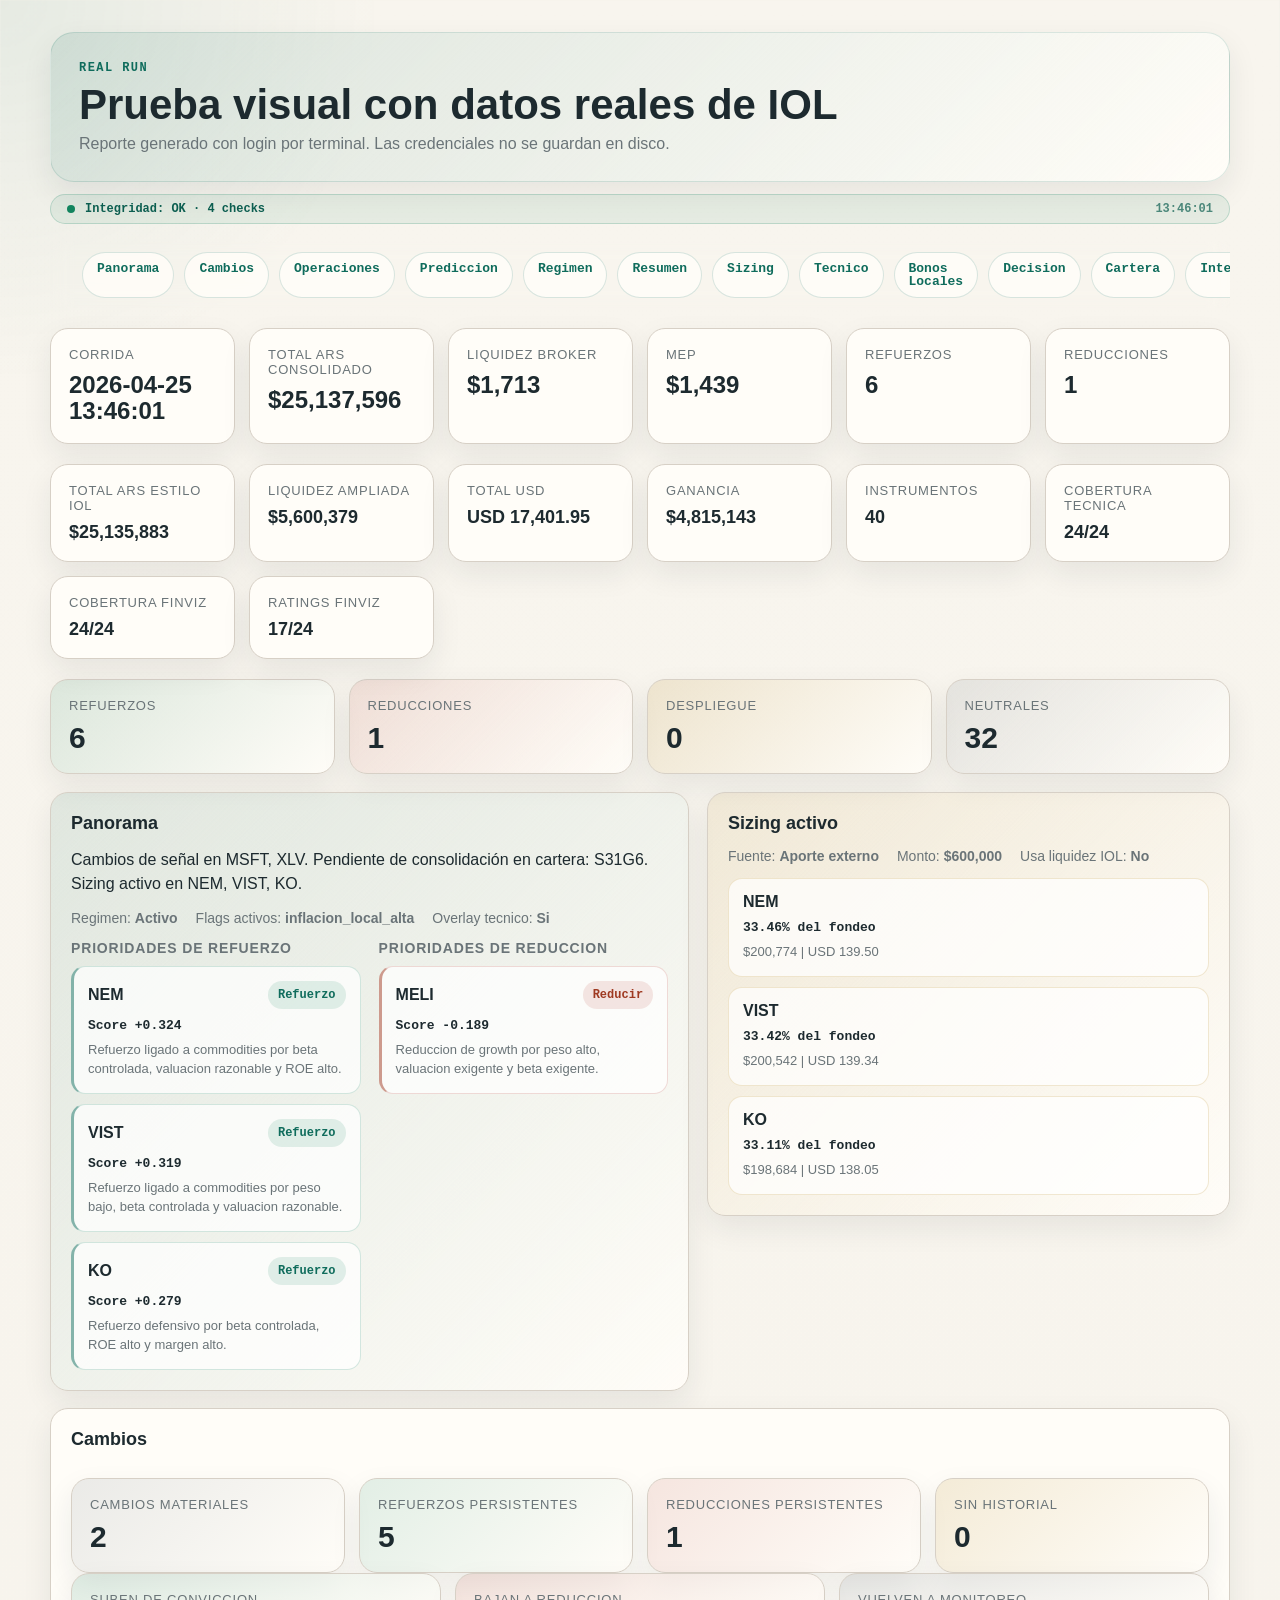
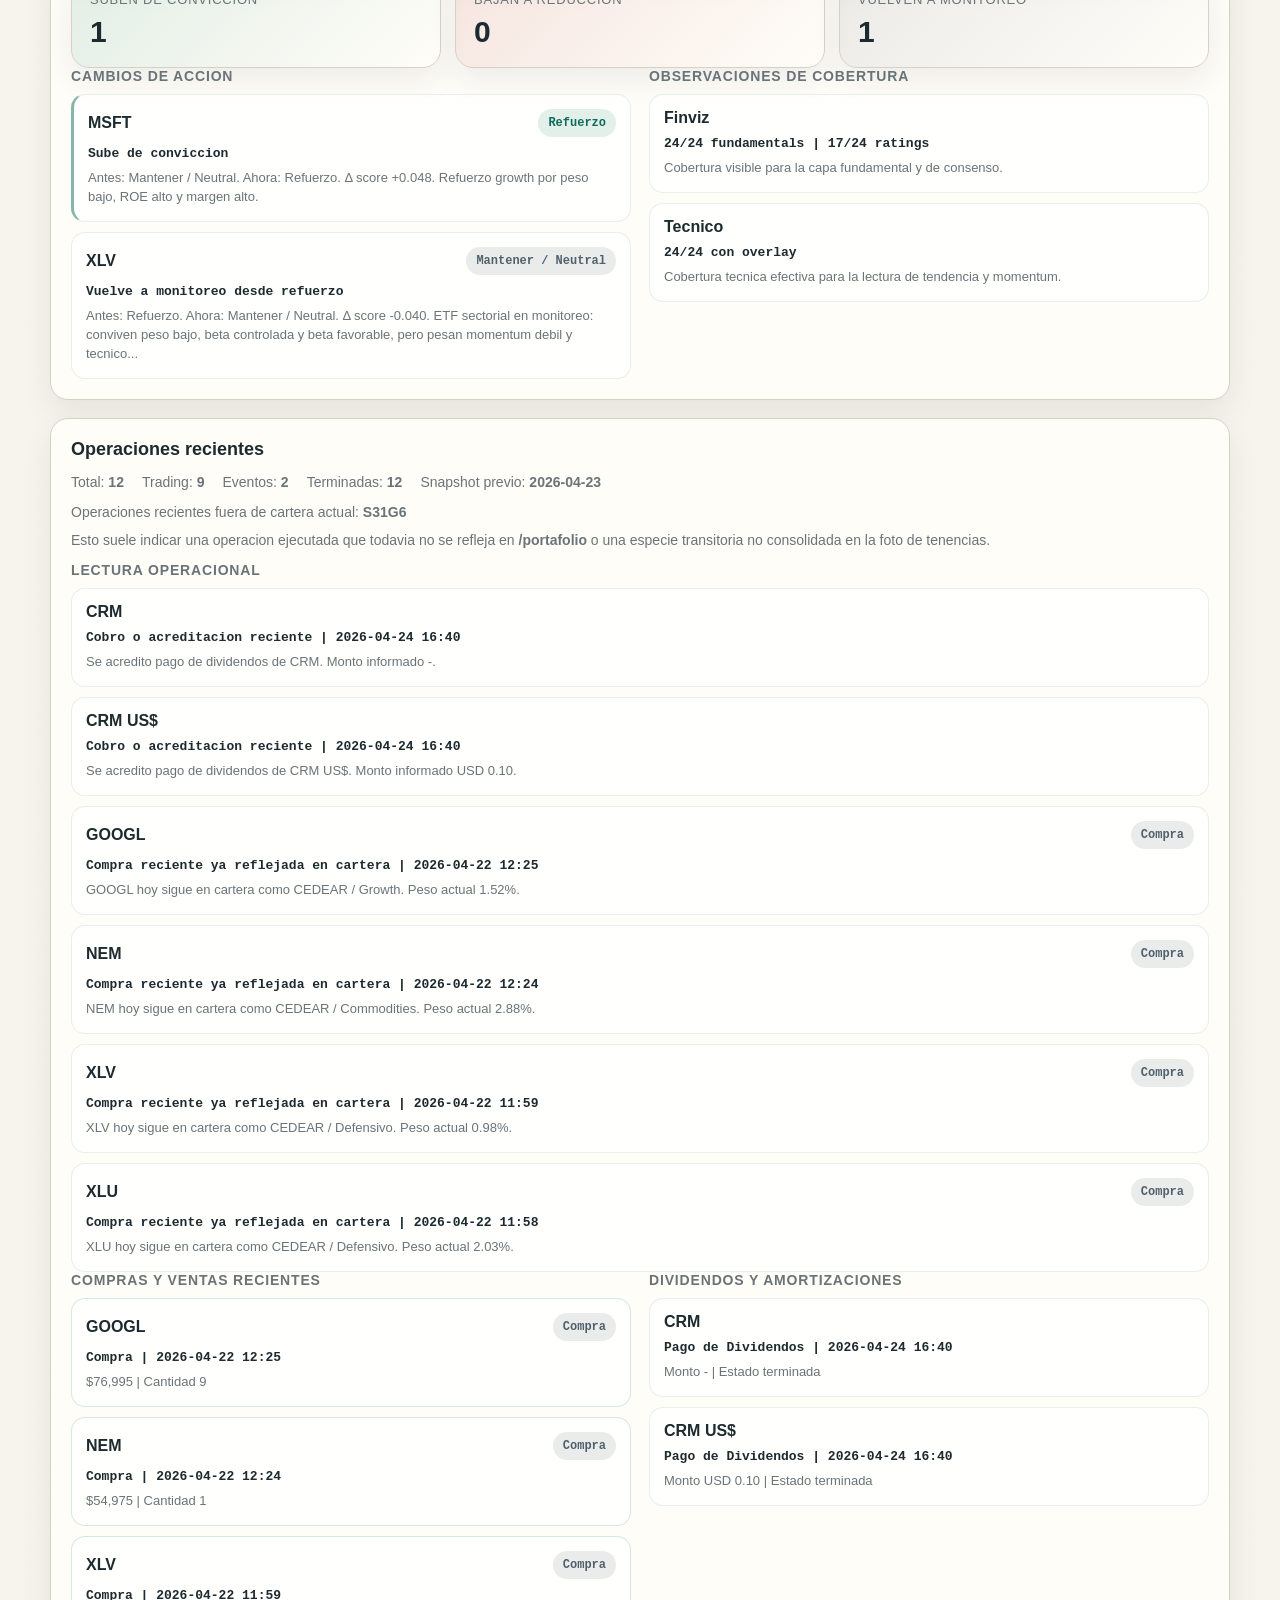
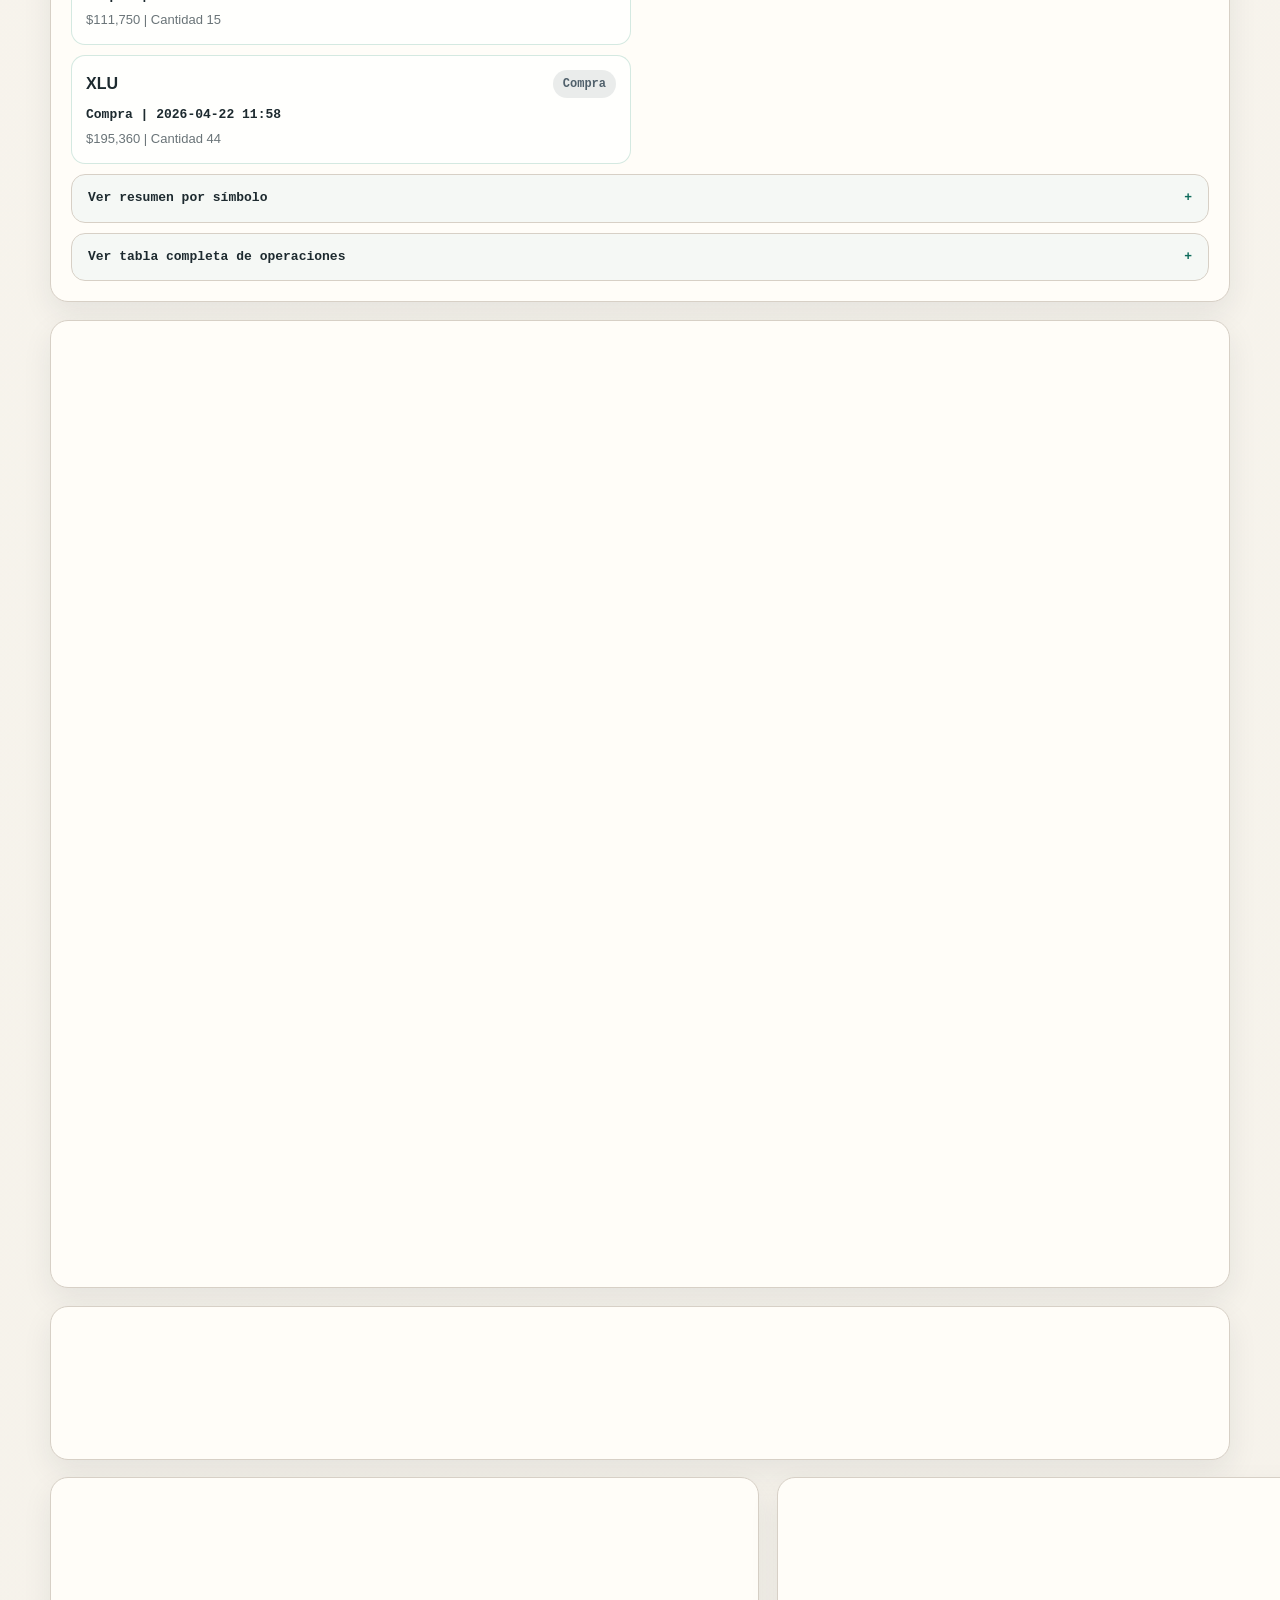
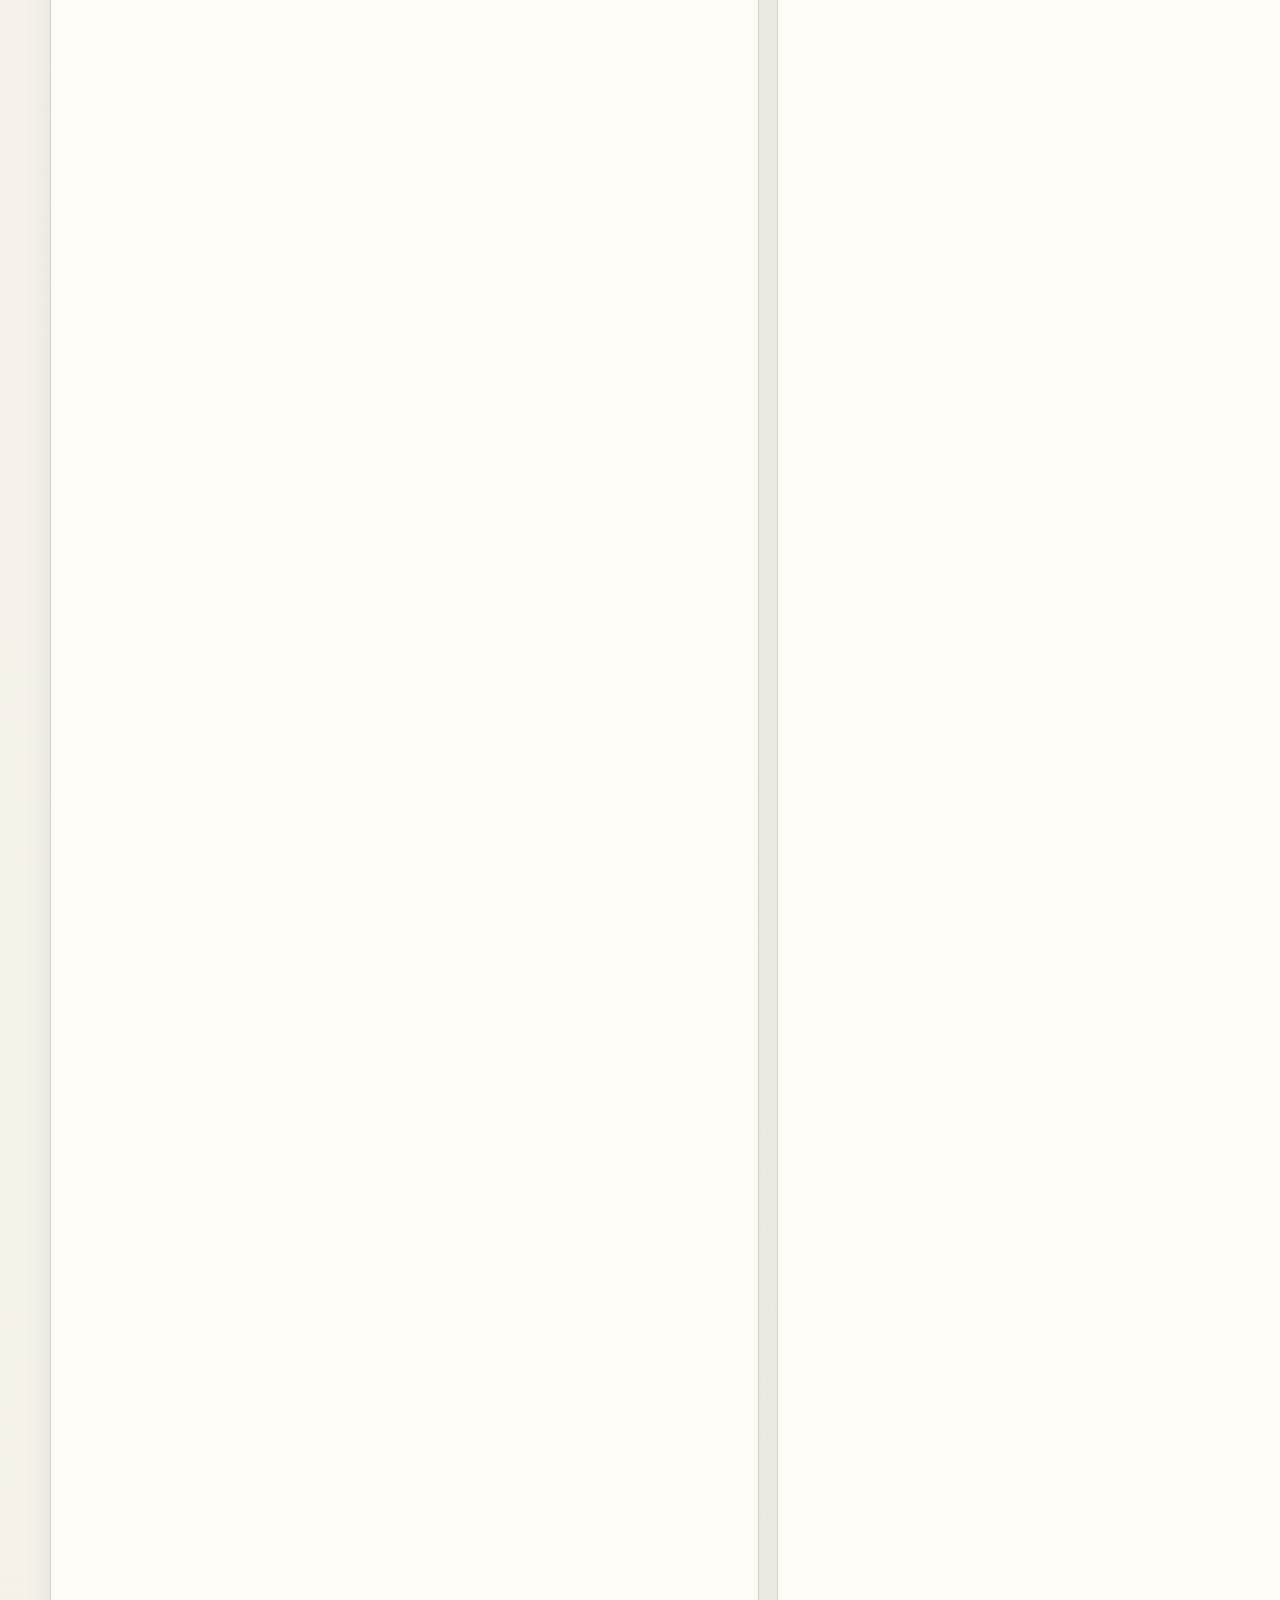
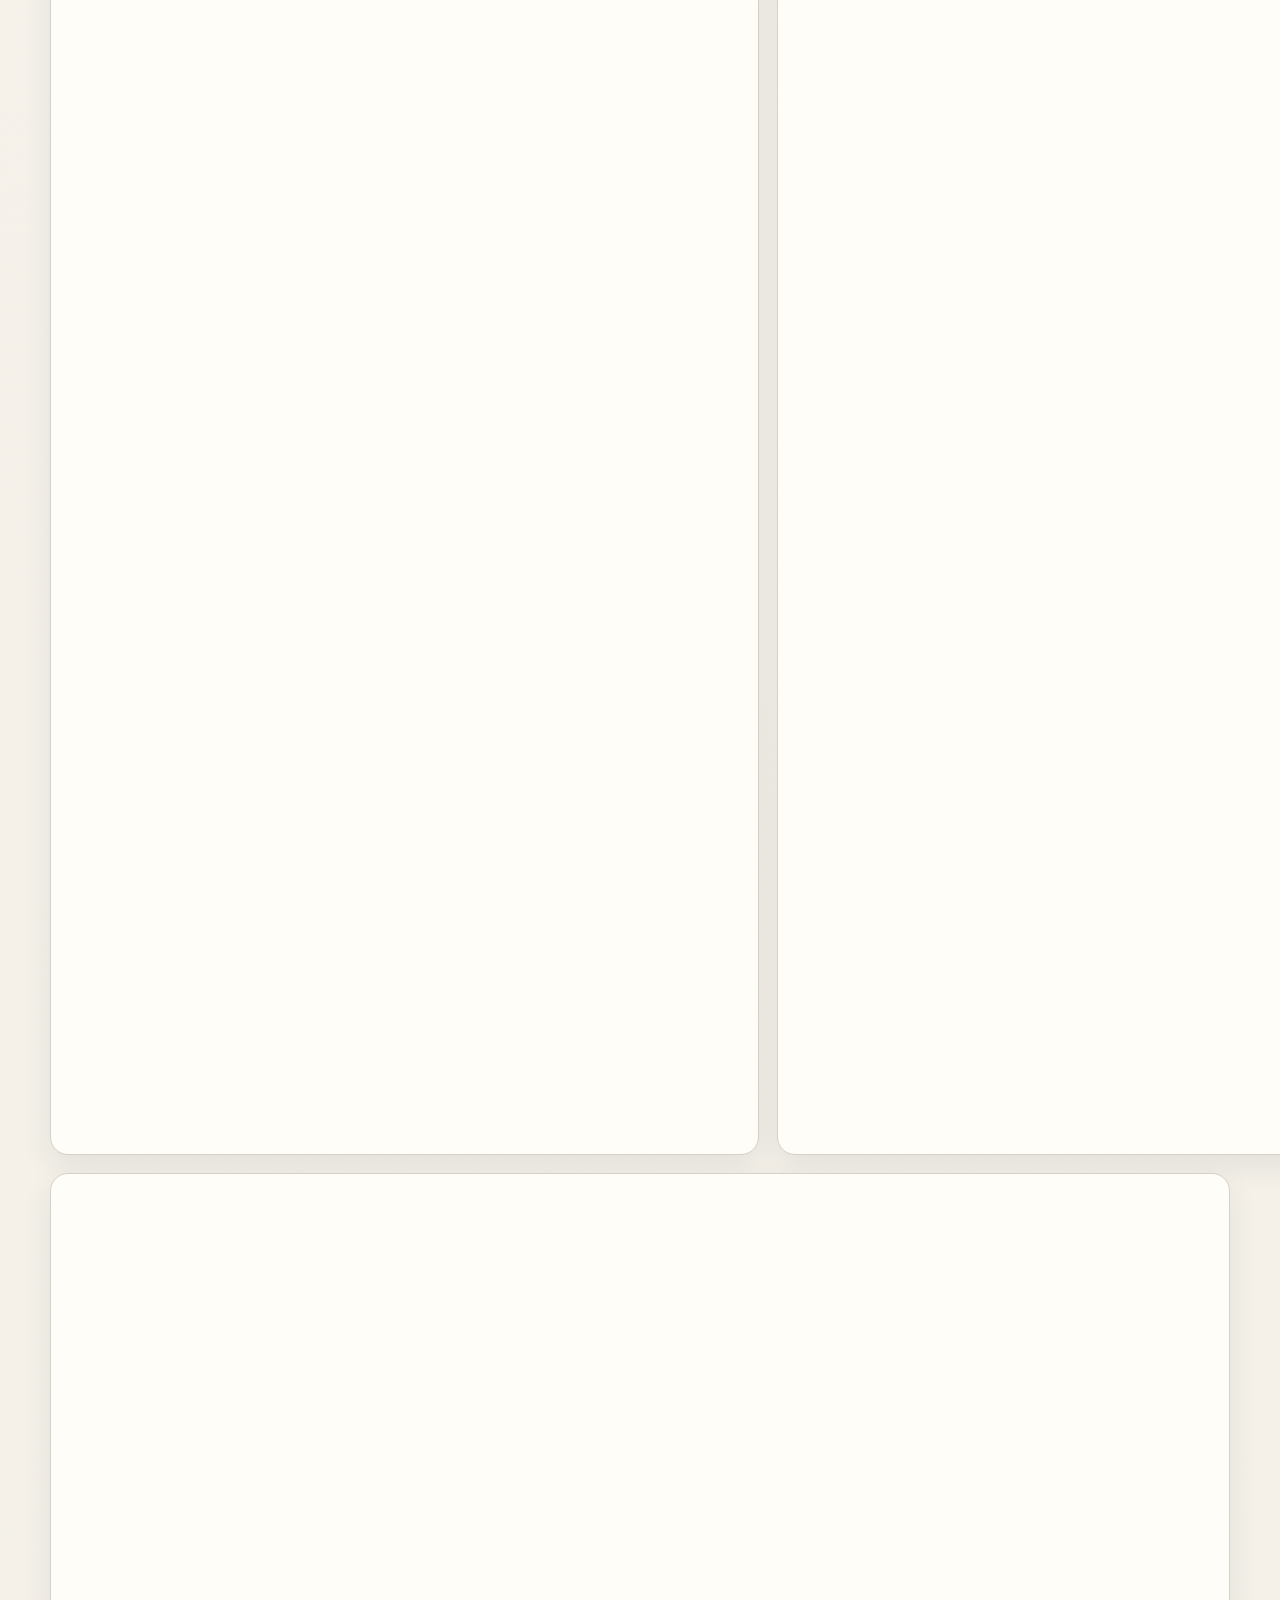
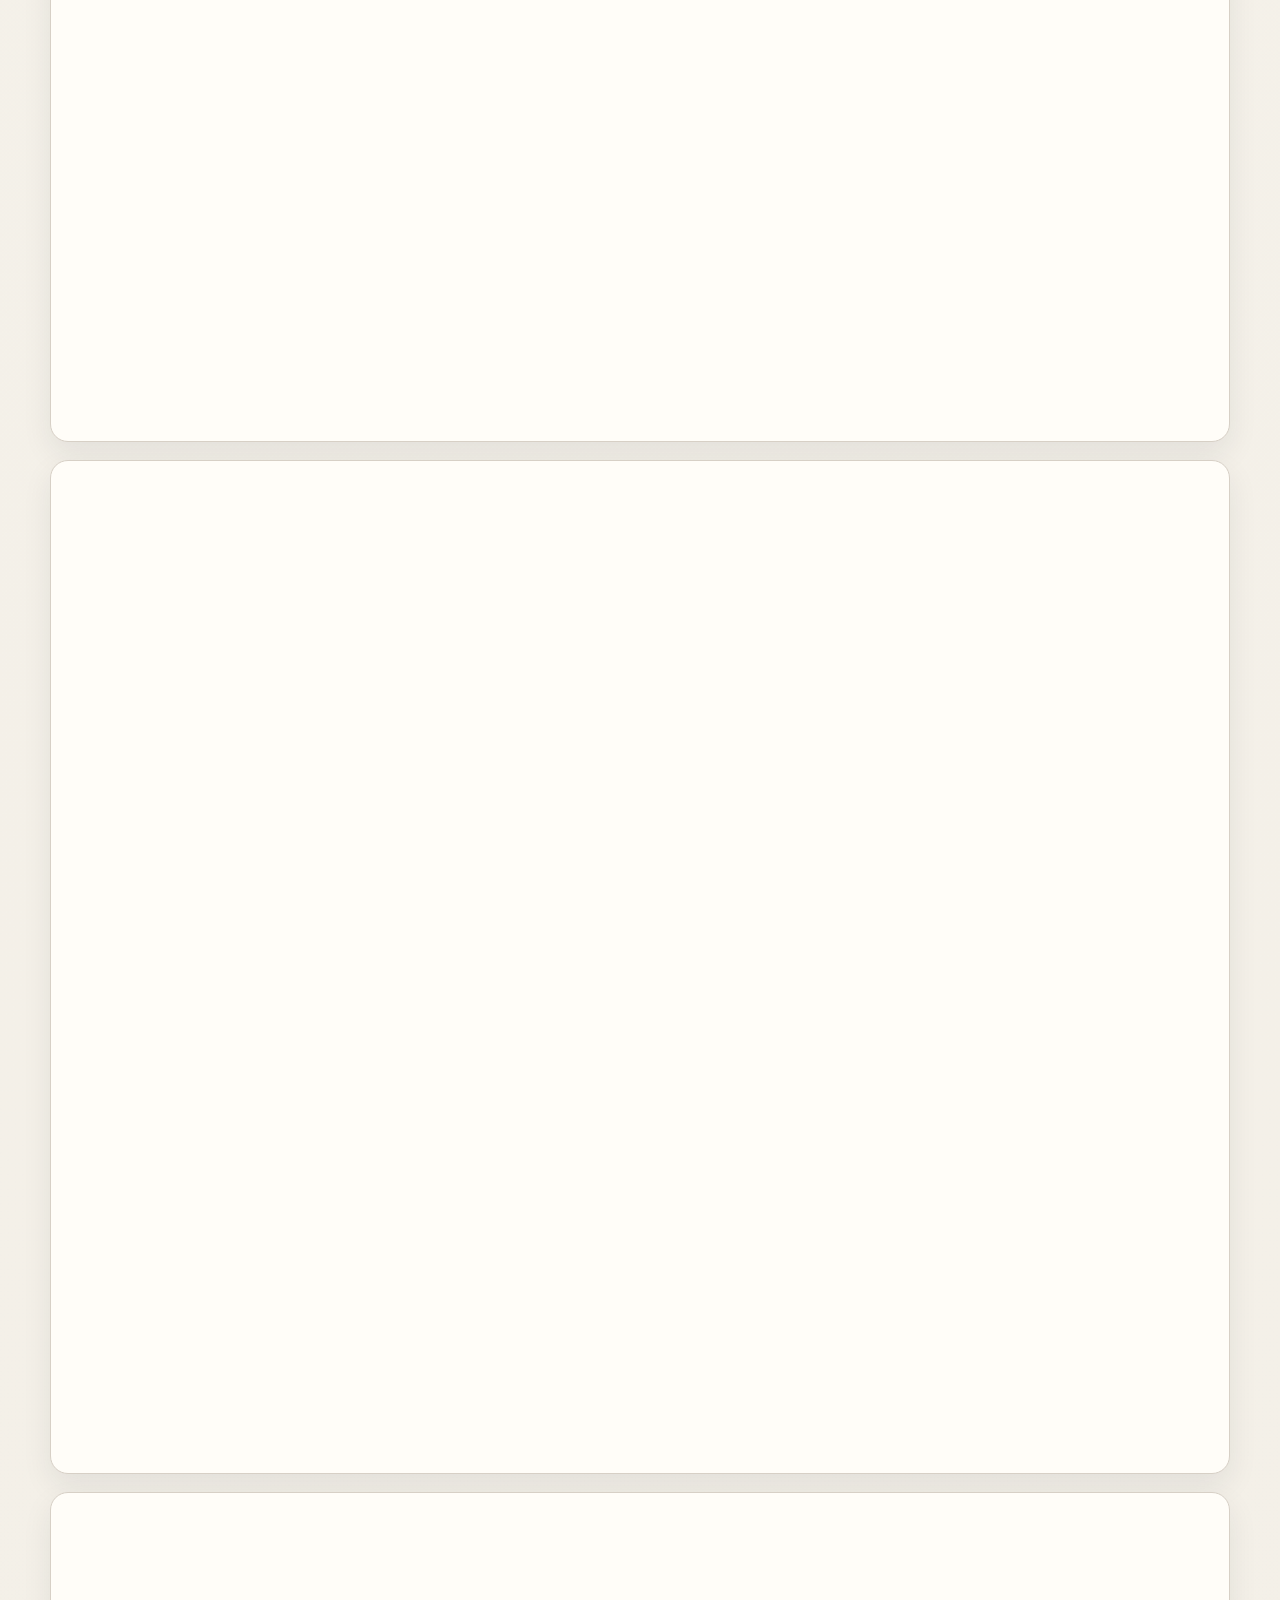
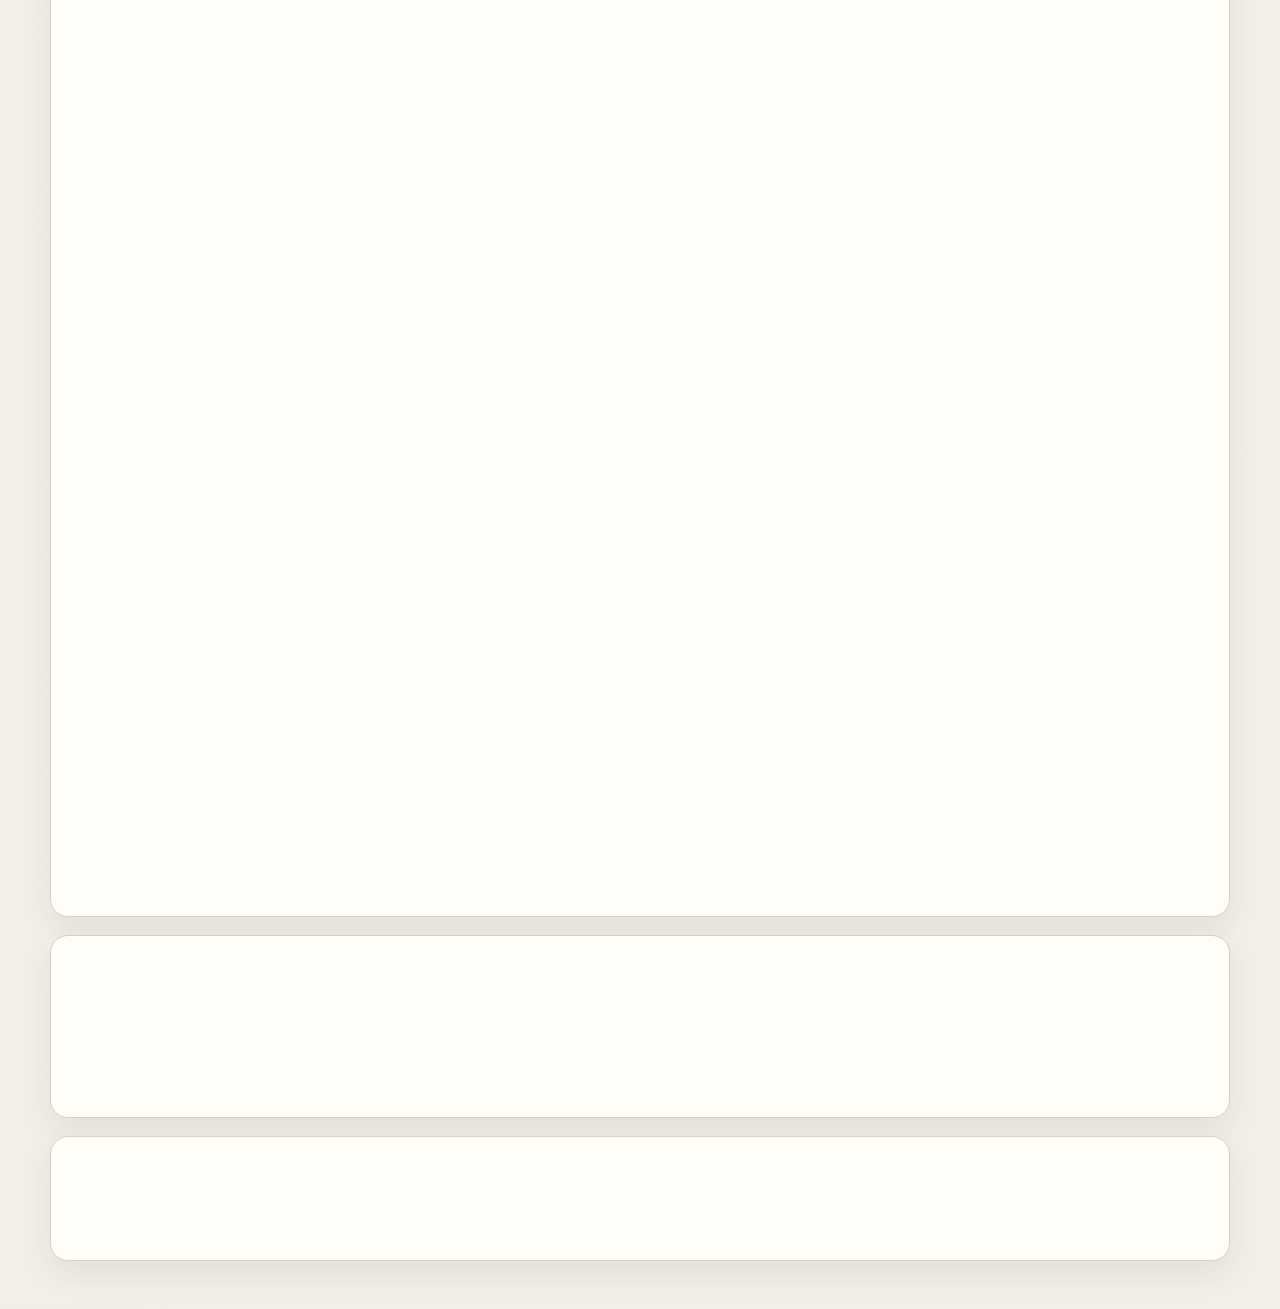
==== commit fc9952ea: "ux(report): mejorar navegación activa, render diferido, tipografía h3 y metadata; cerrar colapsibles" ====
--- a/reports/real-report.html
+++ b/reports/real-report.html
@@ -3,7 +3,8 @@
 <head>
   <meta charset="utf-8">
   <meta name="viewport" content="width=device-width, initial-scale=1">
-  <title>Smoke Report</title>
+  <title>Real Run · 2026-04-25 | Smoke Report</title>
+  <meta name="description" content="Real Run. Reporte generado 2026-04-25 13:46:01 con panorama, cambios, decisiones, cartera e integridad.">
   <link rel="stylesheet" href="styles.css">
 </head>
 <body>
@@ -16,7 +17,7 @@
       </div>
     </header>
 
-    <div class="integrity-strip integrity-ok"><span class="integrity-dot"></span><span>Integridad: <strong>OK</strong> &middot; 4 checks</span><span class="integrity-time">17:45:19</span></div>
+    <div class="integrity-strip integrity-ok"><span class="integrity-dot"></span><span>Integridad: <strong>OK</strong> &middot; 4 checks</span><span class="integrity-time">13:46:01</span></div>
     
     <nav class="quick-nav">
       <a href="#panorama">Panorama</a>
@@ -36,20 +37,20 @@
 
     
     <section class="cards cards-primary">
-      <article class="card"><span class="label">Corrida</span><strong>2026-04-24 17:45:19</strong></article>
-      <article class="card"><span class="label">Total ARS consolidado</span><strong>$25,129,612</strong></article>
-      <article class="card"><span class="label">Liquidez broker</span><strong>$1,696</strong></article>
-      <article class="card"><span class="label">MEP</span><strong>$1,425</strong></article>
+      <article class="card"><span class="label">Corrida</span><strong>2026-04-25 13:46:01</strong></article>
+      <article class="card"><span class="label">Total ARS consolidado</span><strong>$25,137,596</strong></article>
+      <article class="card"><span class="label">Liquidez broker</span><strong>$1,713</strong></article>
+      <article class="card"><span class="label">MEP</span><strong>$1,439</strong></article>
       <article class="card"><span class="label">Refuerzos</span><strong>6</strong></article>
       <article class="card"><span class="label">Reducciones</span><strong>1</strong></article>
     </section>
     
     
     <section class="cards cards-secondary">
-      <article class="card compact"><span class="label">Total ARS estilo IOL</span><strong>$25,127,916</strong></article>
-      <article class="card compact"><span class="label">Liquidez ampliada</span><strong>$5,600,363</strong></article>
-      <article class="card compact"><span class="label">Total USD</span><strong>USD 17,564.06</strong></article>
-      <article class="card compact"><span class="label">Ganancia</span><strong>$4,806,164</strong></article>
+      <article class="card compact"><span class="label">Total ARS estilo IOL</span><strong>$25,135,883</strong></article>
+      <article class="card compact"><span class="label">Liquidez ampliada</span><strong>$5,600,379</strong></article>
+      <article class="card compact"><span class="label">Total USD</span><strong>USD 17,401.95</strong></article>
+      <article class="card compact"><span class="label">Ganancia</span><strong>$4,815,143</strong></article>
       <article class="card compact"><span class="label">Instrumentos</span><strong>40</strong></article>
       <article class="card compact"><span class="label">Cobertura tecnica</span><strong>24/24</strong></article>
       <article class="card compact"><span class="label">Cobertura Finviz</span><strong>24/24</strong></article>
@@ -68,7 +69,7 @@
     <section class="grid spotlight-grid" id="panorama">
       <section class="panel spotlight">
         <h2>Panorama</h2>
-        <p class="summary-lede">Cambios de señal en MSFT, XLV. Pendiente de consolidación en cartera: S31G6. Sizing activo en VIST, NEM, KO.</p>
+        <p class="summary-lede">Cambios de señal en MSFT, XLV. Pendiente de consolidación en cartera: S31G6. Sizing activo en NEM, VIST, KO.</p>
         <div class="meta">
           <span>Regimen: <strong>Activo</strong></span>
           <span>Flags activos: <strong>inflacion_local_alta</strong></span>
@@ -77,7 +78,7 @@
         <div class="focus-columns">
           <div>
             <h3>Prioridades de refuerzo</h3>
-            <div class="focus-list tone-buy"><article class="focus-item item-buy"><div class="focus-top"><strong>VIST</strong><span class="badge badge-buy">Refuerzo</span></div><div class="focus-title">Score +0.319</div><div class="focus-detail">Refuerzo ligado a commodities por peso bajo, beta controlada y valuacion razonable.</div></article><article class="focus-item item-buy"><div class="focus-top"><strong>NEM</strong><span class="badge badge-buy">Refuerzo</span></div><div class="focus-title">Score +0.315</div><div class="focus-detail">Refuerzo ligado a commodities por beta controlada, ROE alto y margen alto.</div></article><article class="focus-item item-buy"><div class="focus-top"><strong>KO</strong><span class="badge badge-buy">Refuerzo</span></div><div class="focus-title">Score +0.272</div><div class="focus-detail">Refuerzo defensivo por beta controlada, ROE alto y margen alto.</div></article></div>
+            <div class="focus-list tone-buy"><article class="focus-item item-buy"><div class="focus-top"><strong>NEM</strong><span class="badge badge-buy">Refuerzo</span></div><div class="focus-title">Score +0.324</div><div class="focus-detail">Refuerzo ligado a commodities por beta controlada, valuacion razonable y ROE alto.</div></article><article class="focus-item item-buy"><div class="focus-top"><strong>VIST</strong><span class="badge badge-buy">Refuerzo</span></div><div class="focus-title">Score +0.319</div><div class="focus-detail">Refuerzo ligado a commodities por peso bajo, beta controlada y valuacion razonable.</div></article><article class="focus-item item-buy"><div class="focus-top"><strong>KO</strong><span class="badge badge-buy">Refuerzo</span></div><div class="focus-title">Score +0.279</div><div class="focus-detail">Refuerzo defensivo por beta controlada, ROE alto y margen alto.</div></article></div>
           </div>
           <div>
             <h3>Prioridades de reduccion</h3>
@@ -92,7 +93,7 @@
           <span>Monto: <strong>$600,000</strong></span>
           <span>Usa liquidez IOL: <strong>No</strong></span>
         </div>
-        <div class="focus-list tone-fund"><article class="focus-item"><div class="focus-top"><strong>VIST</strong></div><div class="focus-title">33.47% del fondeo</div><div class="focus-detail">$200,790 | USD 140.89</div></article><article class="focus-item"><div class="focus-top"><strong>NEM</strong></div><div class="focus-title">33.43% del fondeo</div><div class="focus-detail">$200,604 | USD 140.76</div></article><article class="focus-item"><div class="focus-top"><strong>KO</strong></div><div class="focus-title">33.10% del fondeo</div><div class="focus-detail">$198,605 | USD 139.36</div></article></div>
+        <div class="focus-list tone-fund"><article class="focus-item"><div class="focus-top"><strong>NEM</strong></div><div class="focus-title">33.46% del fondeo</div><div class="focus-detail">$200,774 | USD 139.50</div></article><article class="focus-item"><div class="focus-top"><strong>VIST</strong></div><div class="focus-title">33.42% del fondeo</div><div class="focus-detail">$200,542 | USD 139.34</div></article><article class="focus-item"><div class="focus-top"><strong>KO</strong></div><div class="focus-title">33.11% del fondeo</div><div class="focus-detail">$198,684 | USD 138.05</div></article></div>
       </section>
     </section>
     
@@ -175,7 +176,7 @@
         <span>Suba: <strong>8</strong></span>
         <span>Baja: <strong>1</strong></span>
         <span>Neutral: <strong>29</strong></span>
-        <span>Confianza media: <strong>4.00%</strong></span>
+        <span>Confianza media: <strong>4.02%</strong></span>
         <span>Horizonte: <strong>5 ruedas</strong></span>
       </div>
       <div class="meta">
@@ -184,7 +185,7 @@
       <div class="focus-columns focus-columns-wide">
         <div>
           <h3>Señales alcistas</h3>
-          <div class="focus-list tone-buy"><article class="focus-item item-buy"><div class="focus-top"><strong>VIST</strong><span class="badge badge-buy">UP</span></div><div class="focus-title">Confianza 22.36%</div><div class="focus-detail"><span style="display:inline-flex;flex-wrap:wrap;gap:4px;align-items:center"><span style="font-size:10px;color:var(--muted);margin-right:1px">RSI</span><span class="sig sig-neu">○</span><span style="font-size:10px;color:var(--muted);margin-right:1px">m20</span><span class="sig sig-neu">○</span><span style="font-size:10px;color:var(--muted);margin-right:1px">m60</span><span class="sig sig-pos">+</span><span style="font-size:10px;color:var(--muted);margin-right:1px">SMA</span><span class="sig sig-pos">+</span><span style="font-size:10px;color:var(--muted);margin-right:1px">Sc</span><span class="sig sig-pos">+</span><span style="font-size:10px;color:var(--muted);margin-right:1px">Rg</span><span class="sig sig-neu">○</span><span style="font-size:10px;color:var(--muted);margin-right:1px">ADX</span><span class="sig sig-neu">○</span><span style="font-size:10px;color:var(--muted);margin-right:1px">rVol</span><span class="sig sig-neu">○</span></span></div></article><article class="focus-item item-buy"><div class="focus-top"><strong>AMD</strong><span class="badge badge-buy">UP</span></div><div class="focus-title">Confianza 10.53%</div><div class="focus-detail"><span style="display:inline-flex;flex-wrap:wrap;gap:4px;align-items:center"><span style="font-size:10px;color:var(--muted);margin-right:1px">RSI</span><span class="sig sig-neg">−</span><span style="font-size:10px;color:var(--muted);margin-right:1px">m20</span><span class="sig sig-pos">+</span><span style="font-size:10px;color:var(--muted);margin-right:1px">m60</span><span class="sig sig-pos">+</span><span style="font-size:10px;color:var(--muted);margin-right:1px">SMA</span><span class="sig sig-pos">+</span><span style="font-size:10px;color:var(--muted);margin-right:1px">Sc</span><span class="sig sig-pos">+</span><span style="font-size:10px;color:var(--muted);margin-right:1px">Rg</span><span class="sig sig-neu">○</span><span style="font-size:10px;color:var(--muted);margin-right:1px">ADX</span><span class="sig sig-pos">+</span><span style="font-size:10px;color:var(--muted);margin-right:1px">rVol</span><span class="sig sig-pos">+</span></span></div></article><article class="focus-item item-buy"><div class="focus-top"><strong>NEM</strong><span class="badge badge-buy">UP</span></div><div class="focus-title">Confianza 8.05%</div><div class="focus-detail"><span style="display:inline-flex;flex-wrap:wrap;gap:4px;align-items:center"><span style="font-size:10px;color:var(--muted);margin-right:1px">RSI</span><span class="sig sig-neg">−</span><span style="font-size:10px;color:var(--muted);margin-right:1px">m20</span><span class="sig sig-pos">+</span><span style="font-size:10px;color:var(--muted);margin-right:1px">m60</span><span class="sig sig-neg">−</span><span style="font-size:10px;color:var(--muted);margin-right:1px">SMA</span><span class="sig sig-pos">+</span><span style="font-size:10px;color:var(--muted);margin-right:1px">Sc</span><span class="sig sig-pos">+</span><span style="font-size:10px;color:var(--muted);margin-right:1px">Rg</span><span class="sig sig-neu">○</span><span style="font-size:10px;color:var(--muted);margin-right:1px">ADX</span><span class="sig sig-neu">○</span><span style="font-size:10px;color:var(--muted);margin-right:1px">rVol</span><span class="sig sig-neu">○</span></span></div></article></div>
+          <div class="focus-list tone-buy"><article class="focus-item item-buy"><div class="focus-top"><strong>VIST</strong><span class="badge badge-buy">UP</span></div><div class="focus-title">Confianza 22.36%</div><div class="focus-detail"><span style="display:inline-flex;flex-wrap:wrap;gap:4px;align-items:center"><span style="font-size:10px;color:var(--muted);margin-right:1px">RSI</span><span class="sig sig-neu">○</span><span style="font-size:10px;color:var(--muted);margin-right:1px">m20</span><span class="sig sig-neu">○</span><span style="font-size:10px;color:var(--muted);margin-right:1px">m60</span><span class="sig sig-pos">+</span><span style="font-size:10px;color:var(--muted);margin-right:1px">SMA</span><span class="sig sig-pos">+</span><span style="font-size:10px;color:var(--muted);margin-right:1px">Sc</span><span class="sig sig-pos">+</span><span style="font-size:10px;color:var(--muted);margin-right:1px">Rg</span><span class="sig sig-neu">○</span><span style="font-size:10px;color:var(--muted);margin-right:1px">ADX</span><span class="sig sig-neu">○</span><span style="font-size:10px;color:var(--muted);margin-right:1px">rVol</span><span class="sig sig-neu">○</span></span></div></article><article class="focus-item item-buy"><div class="focus-top"><strong>AMD</strong><span class="badge badge-buy">UP</span></div><div class="focus-title">Confianza 10.65%</div><div class="focus-detail"><span style="display:inline-flex;flex-wrap:wrap;gap:4px;align-items:center"><span style="font-size:10px;color:var(--muted);margin-right:1px">RSI</span><span class="sig sig-neg">−</span><span style="font-size:10px;color:var(--muted);margin-right:1px">m20</span><span class="sig sig-pos">+</span><span style="font-size:10px;color:var(--muted);margin-right:1px">m60</span><span class="sig sig-pos">+</span><span style="font-size:10px;color:var(--muted);margin-right:1px">SMA</span><span class="sig sig-pos">+</span><span style="font-size:10px;color:var(--muted);margin-right:1px">Sc</span><span class="sig sig-pos">+</span><span style="font-size:10px;color:var(--muted);margin-right:1px">Rg</span><span class="sig sig-neu">○</span><span style="font-size:10px;color:var(--muted);margin-right:1px">ADX</span><span class="sig sig-pos">+</span><span style="font-size:10px;color:var(--muted);margin-right:1px">rVol</span><span class="sig sig-pos">+</span></span></div></article><article class="focus-item item-buy"><div class="focus-top"><strong>NEM</strong><span class="badge badge-buy">UP</span></div><div class="focus-title">Confianza 8.40%</div><div class="focus-detail"><span style="display:inline-flex;flex-wrap:wrap;gap:4px;align-items:center"><span style="font-size:10px;color:var(--muted);margin-right:1px">RSI</span><span class="sig sig-neg">−</span><span style="font-size:10px;color:var(--muted);margin-right:1px">m20</span><span class="sig sig-pos">+</span><span style="font-size:10px;color:var(--muted);margin-right:1px">m60</span><span class="sig sig-neg">−</span><span style="font-size:10px;color:var(--muted);margin-right:1px">SMA</span><span class="sig sig-pos">+</span><span style="font-size:10px;color:var(--muted);margin-right:1px">Sc</span><span class="sig sig-pos">+</span><span style="font-size:10px;color:var(--muted);margin-right:1px">Rg</span><span class="sig sig-neu">○</span><span style="font-size:10px;color:var(--muted);margin-right:1px">ADX</span><span class="sig sig-neu">○</span><span style="font-size:10px;color:var(--muted);margin-right:1px">rVol</span><span class="sig sig-neu">○</span></span></div></article></div>
         </div>
         <div>
           <h3>Señales bajistas</h3>
@@ -195,18 +196,18 @@
           <div class="focus-list tone-neutral"><article class="focus-item"><div class="focus-top"><strong>LOMA</strong><span class="badge badge-neutral">NEUTRAL</span></div><div class="focus-title">Confianza 12.20%</div><div class="focus-detail"><span style="display:inline-flex;flex-wrap:wrap;gap:4px;align-items:center"><span style="font-size:10px;color:var(--muted);margin-right:1px">RSI</span><span class="sig sig-neu">○</span><span style="font-size:10px;color:var(--muted);margin-right:1px">m20</span><span class="sig sig-neu">○</span><span style="font-size:10px;color:var(--muted);margin-right:1px">m60</span><span class="sig sig-neu">○</span><span style="font-size:10px;color:var(--muted);margin-right:1px">SMA</span><span class="sig sig-neu">○</span><span style="font-size:10px;color:var(--muted);margin-right:1px">Sc</span><span class="sig sig-neu">○</span><span style="font-size:10px;color:var(--muted);margin-right:1px">Rg</span><span class="sig sig-neg">−</span><span style="font-size:10px;color:var(--muted);margin-right:1px">ADX</span><span class="sig sig-neu">○</span><span style="font-size:10px;color:var(--muted);margin-right:1px">rVol</span><span class="sig sig-neu">○</span></span></div></article><article class="focus-item"><div class="focus-top"><strong>PAMP</strong><span class="badge badge-neutral">NEUTRAL</span></div><div class="focus-title">Confianza 12.20%</div><div class="focus-detail"><span style="display:inline-flex;flex-wrap:wrap;gap:4px;align-items:center"><span style="font-size:10px;color:var(--muted);margin-right:1px">RSI</span><span class="sig sig-neu">○</span><span style="font-size:10px;color:var(--muted);margin-right:1px">m20</span><span class="sig sig-neu">○</span><span style="font-size:10px;color:var(--muted);margin-right:1px">m60</span><span class="sig sig-neu">○</span><span style="font-size:10px;color:var(--muted);margin-right:1px">SMA</span><span class="sig sig-neu">○</span><span style="font-size:10px;color:var(--muted);margin-right:1px">Sc</span><span class="sig sig-neu">○</span><span style="font-size:10px;color:var(--muted);margin-right:1px">Rg</span><span class="sig sig-neg">−</span><span style="font-size:10px;color:var(--muted);margin-right:1px">ADX</span><span class="sig sig-neu">○</span><span style="font-size:10px;color:var(--muted);margin-right:1px">rVol</span><span class="sig sig-neu">○</span></span></div></article><article class="focus-item"><div class="focus-top"><strong>TECO2</strong><span class="badge badge-neutral">NEUTRAL</span></div><div class="focus-title">Confianza 12.20%</div><div class="focus-detail"><span style="display:inline-flex;flex-wrap:wrap;gap:4px;align-items:center"><span style="font-size:10px;color:var(--muted);margin-right:1px">RSI</span><span class="sig sig-neu">○</span><span style="font-size:10px;color:var(--muted);margin-right:1px">m20</span><span class="sig sig-neu">○</span><span style="font-size:10px;color:var(--muted);margin-right:1px">m60</span><span class="sig sig-neu">○</span><span style="font-size:10px;color:var(--muted);margin-right:1px">SMA</span><span class="sig sig-neu">○</span><span style="font-size:10px;color:var(--muted);margin-right:1px">Sc</span><span class="sig sig-neu">○</span><span style="font-size:10px;color:var(--muted);margin-right:1px">Rg</span><span class="sig sig-neg">−</span><span style="font-size:10px;color:var(--muted);margin-right:1px">ADX</span><span class="sig sig-neu">○</span><span style="font-size:10px;color:var(--muted);margin-right:1px">rVol</span><span class="sig sig-neu">○</span></span></div></article></div>
         </div>
       </div>
-      <details class="collapsible compact-collapsible"><summary>Ver tabla completa de prediccion</summary><div class="collapsible-body"><div class="table-wrap"><table class="signal-table"><thead><tr><th>ticker</th><th>dir</th><th>conf</th><th class="sig-th" title="rsi">RSI</th><th class="sig-th" title="momentum_20d">m20</th><th class="sig-th" title="momentum_60d">m60</th><th class="sig-th" title="sma_trend">SMA</th><th class="sig-th" title="score_unificado">Sc</th><th class="sig-th" title="market_regime">Rg</th><th class="sig-th" title="adx">ADX</th><th class="sig-th" title="relative_volume">rVol</th><th>accion</th><th>outcome</th></tr></thead><tbody><tr><td><strong>VIST</strong></td><td>up</td><td><span style="color:#b07e0f;font-size:10px;font-weight:600;margin-right:3px">media</span>22.36%</td><td><span class="sig sig-neu">○</span></td><td><span class="sig sig-neu">○</span></td><td><span class="sig sig-pos">+</span></td><td><span class="sig sig-pos">+</span></td><td><span class="sig sig-pos">+</span></td><td><span class="sig sig-neu">○</span></td><td><span class="sig sig-neu">○</span></td><td><span class="sig sig-neu">○</span></td><td>Refuerzo</td><td>2026-05-01</td></tr><tr><td><strong>CRM</strong></td><td>down</td><td><span style="color:#8a9ba8;font-size:10px;font-weight:600;margin-right:3px">baja</span>12.56%</td><td><span class="sig sig-neu">○</span></td><td><span class="sig sig-neg">−</span></td><td><span class="sig sig-neg">−</span></td><td><span class="sig sig-neg">−</span></td><td><span class="sig sig-neu">○</span></td><td><span class="sig sig-neu">○</span></td><td><span class="sig sig-neu">○</span></td><td><span class="sig sig-neu">○</span></td><td>Mantener / Neutral</td><td>2026-05-01</td></tr><tr><td><strong>LOMA</strong></td><td>neutral</td><td><span style="color:#8a9ba8;font-size:10px;font-weight:600;margin-right:3px">baja</span>12.20%</td><td><span class="sig sig-neu">○</span></td><td><span class="sig sig-neu">○</span></td><td><span class="sig sig-neu">○</span></td><td><span class="sig sig-neu">○</span></td><td><span class="sig sig-neu">○</span></td><td><span class="sig sig-neg">−</span></td><td><span class="sig sig-neu">○</span></td><td><span class="sig sig-neu">○</span></td><td>Mantener / Neutral</td><td>2026-05-01</td></tr><tr><td><strong>PAMP</strong></td><td>neutral</td><td><span style="color:#8a9ba8;font-size:10px;font-weight:600;margin-right:3px">baja</span>12.20%</td><td><span class="sig sig-neu">○</span></td><td><span class="sig sig-neu">○</span></td><td><span class="sig sig-neu">○</span></td><td><span class="sig sig-neu">○</span></td><td><span class="sig sig-neu">○</span></td><td><span class="sig sig-neg">−</span></td><td><span class="sig sig-neu">○</span></td><td><span class="sig sig-neu">○</span></td><td>Mantener / Neutral</td><td>2026-05-01</td></tr><tr><td><strong>TECO2</strong></td><td>neutral</td><td><span style="color:#8a9ba8;font-size:10px;font-weight:600;margin-right:3px">baja</span>12.20%</td><td><span class="sig sig-neu">○</span></td><td><span class="sig sig-neu">○</span></td><td><span class="sig sig-neu">○</span></td><td><span class="sig sig-neu">○</span></td><td><span class="sig sig-neu">○</span></td><td><span class="sig sig-neg">−</span></td><td><span class="sig sig-neu">○</span></td><td><span class="sig sig-neu">○</span></td><td>Mantener / Neutral</td><td>2026-05-01</td></tr><tr><td><strong>AMD</strong></td><td>up</td><td><span style="color:#8a9ba8;font-size:10px;font-weight:600;margin-right:3px">baja</span>10.53%</td><td><span class="sig sig-neg">−</span></td><td><span class="sig sig-pos">+</span></td><td><span class="sig sig-pos">+</span></td><td><span class="sig sig-pos">+</span></td><td><span class="sig sig-pos">+</span></td><td><span class="sig sig-neu">○</span></td><td><span class="sig sig-pos">+</span></td><td><span class="sig sig-pos">+</span></td><td>Mantener / Neutral</td><td>2026-05-01</td></tr><tr><td><strong>NEM</strong></td><td>up</td><td><span style="color:#8a9ba8;font-size:10px;font-weight:600;margin-right:3px">baja</span>8.05%</td><td><span class="sig sig-neg">−</span></td><td><span class="sig sig-pos">+</span></td><td><span class="sig sig-neg">−</span></td><td><span class="sig sig-pos">+</span></td><td><span class="sig sig-pos">+</span></td><td><span class="sig sig-neu">○</span></td><td><span class="sig sig-neu">○</span></td><td><span class="sig sig-neu">○</span></td><td>Refuerzo</td><td>2026-05-01</td></tr><tr><td><strong>GOOGL</strong></td><td>up</td><td><span style="color:#8a9ba8;font-size:10px;font-weight:600;margin-right:3px">baja</span>7.79%</td><td><span class="sig sig-neg">−</span></td><td><span class="sig sig-pos">+</span></td><td><span class="sig sig-neu">○</span></td><td><span class="sig sig-pos">+</span></td><td><span class="sig sig-pos">+</span></td><td><span class="sig sig-neu">○</span></td><td><span class="sig sig-pos">+</span></td><td><span class="sig sig-neu">○</span></td><td>Refuerzo</td><td>2026-05-01</td></tr><tr><td><strong>AAPL</strong></td><td>up</td><td><span style="color:#8a9ba8;font-size:10px;font-weight:600;margin-right:3px">baja</span>7.15%</td><td><span class="sig sig-neg">−</span></td><td><span class="sig sig-pos">+</span></td><td><span class="sig sig-neu">○</span></td><td><span class="sig sig-pos">+</span></td><td><span class="sig sig-neu">○</span></td><td><span class="sig sig-neu">○</span></td><td><span class="sig sig-neu">○</span></td><td><span class="sig sig-neu">○</span></td><td>Mantener / Neutral</td><td>2026-05-01</td></tr><tr><td><strong>XLU</strong></td><td>up</td><td><span style="color:#8a9ba8;font-size:10px;font-weight:600;margin-right:3px">baja</span>6.76%</td><td><span class="sig sig-neu">○</span></td><td><span class="sig sig-neu">○</span></td><td><span class="sig sig-pos">+</span></td><td><span class="sig sig-pos">+</span></td><td><span class="sig sig-pos">+</span></td><td><span class="sig sig-neu">○</span></td><td><span class="sig sig-neu">○</span></td><td><span class="sig sig-neu">○</span></td><td>Refuerzo</td><td>2026-05-01</td></tr><tr><td><strong>EEM</strong></td><td>up</td><td><span style="color:#8a9ba8;font-size:10px;font-weight:600;margin-right:3px">baja</span>6.00%</td><td><span class="sig sig-neg">−</span></td><td><span class="sig sig-pos">+</span></td><td><span class="sig sig-neu">○</span></td><td><span class="sig sig-pos">+</span></td><td><span class="sig sig-pos">+</span></td><td><span class="sig sig-neu">○</span></td><td><span class="sig sig-neu">○</span></td><td><span class="sig sig-neu">○</span></td><td>Mantener / Neutral</td><td>2026-05-01</td></tr><tr><td><strong>KO</strong></td><td>neutral</td><td><span style="color:#8a9ba8;font-size:10px;font-weight:600;margin-right:3px">baja</span>5.61%</td><td><span class="sig sig-neu">○</span></td><td><span class="sig sig-neu">○</span></td><td><span class="sig sig-neu">○</span></td><td><span class="sig sig-neu">○</span></td><td><span class="sig sig-pos">+</span></td><td><span class="sig sig-neu">○</span></td><td><span class="sig sig-neu">○</span></td><td><span class="sig sig-neu">○</span></td><td>⚠ Refuerzo</td><td>2026-05-01</td></tr><tr><td><strong>EWZ</strong></td><td>neutral</td><td><span style="color:#8a9ba8;font-size:10px;font-weight:600;margin-right:3px">baja</span>4.78%</td><td><span class="sig sig-neg">−</span></td><td><span class="sig sig-pos">+</span></td><td><span class="sig sig-neu">○</span></td><td><span class="sig sig-pos">+</span></td><td><span class="sig sig-neu">○</span></td><td><span class="sig sig-neu">○</span></td><td><span class="sig sig-neu">○</span></td><td><span class="sig sig-neu">○</span></td><td>Mantener / Neutral</td><td>2026-05-01</td></tr><tr><td><strong>NVDA</strong></td><td>up</td><td><span style="color:#8a9ba8;font-size:10px;font-weight:600;margin-right:3px">baja</span>4.22%</td><td><span class="sig sig-neg">−</span></td><td><span class="sig sig-pos">+</span></td><td><span class="sig sig-pos">+</span></td><td><span class="sig sig-pos">+</span></td><td><span class="sig sig-pos">+</span></td><td><span class="sig sig-neu">○</span></td><td><span class="sig sig-pos">+</span></td><td><span class="sig sig-neu">○</span></td><td>Mantener / Neutral</td><td>2026-05-01</td></tr><tr><td><strong>IEUR</strong></td><td>neutral</td><td><span style="color:#8a9ba8;font-size:10px;font-weight:600;margin-right:3px">baja</span>4.12%</td><td><span class="sig sig-neg">−</span></td><td><span class="sig sig-pos">+</span></td><td><span class="sig sig-neu">○</span></td><td><span class="sig sig-pos">+</span></td><td><span class="sig sig-neu">○</span></td><td><span class="sig sig-neu">○</span></td><td><span class="sig sig-neu">○</span></td><td><span class="sig sig-neu">○</span></td><td>Mantener / Neutral</td><td>2026-05-01</td></tr><tr><td><strong>AMZN</strong></td><td>neutral</td><td><span style="color:#8a9ba8;font-size:10px;font-weight:600;margin-right:3px">baja</span>3.53%</td><td><span class="sig sig-neg">−</span></td><td><span class="sig sig-pos">+</span></td><td><span class="sig sig-pos">+</span></td><td><span class="sig sig-pos">+</span></td><td><span class="sig sig-neu">○</span></td><td><span class="sig sig-neu">○</span></td><td><span class="sig sig-pos">+</span></td><td><span class="sig sig-neu">○</span></td><td>Mantener / Neutral</td><td>2026-05-01</td></tr><tr><td><strong>DIA</strong></td><td>neutral</td><td><span style="color:#8a9ba8;font-size:10px;font-weight:600;margin-right:3px">baja</span>3.15%</td><td><span class="sig sig-neg">−</span></td><td><span class="sig sig-pos">+</span></td><td><span class="sig sig-neu">○</span></td><td><span class="sig sig-pos">+</span></td><td><span class="sig sig-pos">+</span></td><td><span class="sig sig-neu">○</span></td><td><span class="sig sig-pos">+</span></td><td><span class="sig sig-neu">○</span></td><td>Mantener / Neutral</td><td>2026-05-01</td></tr><tr><td><strong>SPY</strong></td><td>neutral</td><td><span style="color:#8a9ba8;font-size:10px;font-weight:600;margin-right:3px">baja</span>2.55%</td><td><span class="sig sig-neg">−</span></td><td><span class="sig sig-pos">+</span></td><td><span class="sig sig-neu">○</span></td><td><span class="sig sig-pos">+</span></td><td><span class="sig sig-neu">○</span></td><td><span class="sig sig-neu">○</span></td><td><span class="sig sig-pos">+</span></td><td><span class="sig sig-neu">○</span></td><td>Mantener / Neutral</td><td>2026-05-01</td></tr><tr><td><strong>DISN</strong></td><td>neutral</td><td><span style="color:#8a9ba8;font-size:10px;font-weight:600;margin-right:3px">baja</span>2.14%</td><td><span class="sig sig-neg">−</span></td><td><span class="sig sig-pos">+</span></td><td><span class="sig sig-neg">−</span></td><td><span class="sig sig-pos">+</span></td><td><span class="sig sig-neu">○</span></td><td><span class="sig sig-neu">○</span></td><td><span class="sig sig-pos">+</span></td><td><span class="sig sig-neu">○</span></td><td>Mantener / Neutral</td><td>2026-05-01</td></tr><tr><td><strong>MSFT</strong></td><td>neutral</td><td><span style="color:#8a9ba8;font-size:10px;font-weight:600;margin-right:3px">baja</span>1.29%</td><td><span class="sig sig-neg">−</span></td><td><span class="sig sig-pos">+</span></td><td><span class="sig sig-neg">−</span></td><td><span class="sig sig-pos">+</span></td><td><span class="sig sig-pos">+</span></td><td><span class="sig sig-neu">○</span></td><td><span class="sig sig-pos">+</span></td><td><span class="sig sig-neu">○</span></td><td>⚠ Refuerzo</td><td>2026-05-01</td></tr><tr><td><strong>GD30</strong></td><td>neutral</td><td><span style="color:#8a9ba8;font-size:10px;font-weight:600;margin-right:3px">baja</span>1.21%</td><td><span class="sig sig-neu">○</span></td><td><span class="sig sig-neu">○</span></td><td><span class="sig sig-neu">○</span></td><td><span class="sig sig-neu">○</span></td><td><span class="sig sig-neg">−</span></td><td><span class="sig sig-neu">○</span></td><td><span class="sig sig-neu">○</span></td><td><span class="sig sig-neu">○</span></td><td>Mantener / Neutral</td><td>2026-05-01</td></tr><tr><td><strong>T</strong></td><td>neutral</td><td><span style="color:#8a9ba8;font-size:10px;font-weight:600;margin-right:3px">baja</span>1.17%</td><td><span class="sig sig-pos">+</span></td><td><span class="sig sig-neg">−</span></td><td><span class="sig sig-pos">+</span></td><td><span class="sig sig-neg">−</span></td><td><span class="sig sig-neu">○</span></td><td><span class="sig sig-neu">○</span></td><td><span class="sig sig-neg">−</span></td><td><span class="sig sig-neu">○</span></td><td>Mantener / Neutral</td><td>2026-05-01</td></tr><tr><td><strong>MELI</strong></td><td>neutral</td><td><span style="color:#8a9ba8;font-size:10px;font-weight:600;margin-right:3px">baja</span>0.20%</td><td><span class="sig sig-neg">−</span></td><td><span class="sig sig-pos">+</span></td><td><span class="sig sig-neg">−</span></td><td><span class="sig sig-pos">+</span></td><td><span class="sig sig-neg">−</span></td><td><span class="sig sig-neu">○</span></td><td><span class="sig sig-neu">○</span></td><td><span class="sig sig-neu">○</span></td><td>⚠ Reducir</td><td>2026-05-01</td></tr><tr><td><strong>BRKB</strong></td><td>neutral</td><td><span style="color:#8a9ba8;font-size:10px;font-weight:600;margin-right:3px">baja</span>0.20%</td><td><span class="sig sig-pos">+</span></td><td><span class="sig sig-neu">○</span></td><td><span class="sig sig-neu">○</span></td><td><span class="sig sig-neg">−</span></td><td><span class="sig sig-pos">+</span></td><td><span class="sig sig-neu">○</span></td><td><span class="sig sig-neu">○</span></td><td><span class="sig sig-neu">○</span></td><td>Mantener / Neutral</td><td>2026-05-01</td></tr><tr><td><strong>V</strong></td><td>neutral</td><td><span style="color:#8a9ba8;font-size:10px;font-weight:600;margin-right:3px">baja</span>0.02%</td><td><span class="sig sig-neg">−</span></td><td><span class="sig sig-neu">○</span></td><td><span class="sig sig-neu">○</span></td><td><span class="sig sig-neu">○</span></td><td><span class="sig sig-pos">+</span></td><td><span class="sig sig-neu">○</span></td><td><span class="sig sig-neu">○</span></td><td><span class="sig sig-neu">○</span></td><td>Mantener / Neutral</td><td>2026-05-01</td></tr><tr><td><strong>BABA</strong></td><td>neutral</td><td><span style="color:#8a9ba8;font-size:10px;font-weight:600;margin-right:3px">baja</span>0.01%</td><td><span class="sig sig-neg">−</span></td><td><span class="sig sig-pos">+</span></td><td><span class="sig sig-neg">−</span></td><td><span class="sig sig-pos">+</span></td><td><span class="sig sig-neu">○</span></td><td><span class="sig sig-neu">○</span></td><td><span class="sig sig-neu">○</span></td><td><span class="sig sig-neu">○</span></td><td>Mantener / Neutral</td><td>2026-05-01</td></tr><tr><td><strong>MCD</strong></td><td>neutral</td><td><span style="color:#8a9ba8;font-size:10px;font-weight:600;margin-right:3px">baja</span>0.00%</td><td><span class="sig sig-pos">+</span></td><td><span class="sig sig-neg">−</span></td><td><span class="sig sig-neu">○</span></td><td><span class="sig sig-neg">−</span></td><td><span class="sig sig-pos">+</span></td><td><span class="sig sig-neu">○</span></td><td><span class="sig sig-neu">○</span></td><td><span class="sig sig-neu">○</span></td><td>Mantener / Neutral</td><td>2026-05-01</td></tr><tr><td><strong>XLV</strong></td><td>neutral</td><td><span style="color:#8a9ba8;font-size:10px;font-weight:600;margin-right:3px">baja</span>0.00%</td><td><span class="sig sig-pos">+</span></td><td><span class="sig sig-neu">○</span></td><td><span class="sig sig-neg">−</span></td><td><span class="sig sig-neg">−</span></td><td><span class="sig sig-pos">+</span></td><td><span class="sig sig-neu">○</span></td><td><span class="sig sig-neu">○</span></td><td><span class="sig sig-neu">○</span></td><td>Mantener / Neutral</td><td>2026-05-01</td></tr><tr><td><strong>ADBAICA</strong></td><td>neutral</td><td><span style="color:#8a9ba8;font-size:10px;font-weight:600;margin-right:3px">baja</span>0.00%</td><td><span class="sig sig-neu">○</span></td><td><span class="sig sig-neu">○</span></td><td><span class="sig sig-neu">○</span></td><td><span class="sig sig-neu">○</span></td><td><span class="sig sig-neu">○</span></td><td><span class="sig sig-neu">○</span></td><td><span class="sig sig-neu">○</span></td><td><span class="sig sig-neu">○</span></td><td>Mantener / Neutral</td><td>2026-05-01</td></tr><tr><td><strong>AL30</strong></td><td>neutral</td><td><span style="color:#8a9ba8;font-size:10px;font-weight:600;margin-right:3px">baja</span>0.00%</td><td><span class="sig sig-neu">○</span></td><td><span class="sig sig-neu">○</span></td><td><span class="sig sig-neu">○</span></td><td><span class="sig sig-neu">○</span></td><td><span class="sig sig-neu">○</span></td><td><span class="sig sig-neu">○</span></td><td><span class="sig sig-neu">○</span></td><td><span class="sig sig-neu">○</span></td><td>Mantener / Neutral</td><td>2026-05-01</td></tr><tr><td><strong>BPOC7</strong></td><td>neutral</td><td><span style="color:#8a9ba8;font-size:10px;font-weight:600;margin-right:3px">baja</span>0.00%</td><td><span class="sig sig-neu">○</span></td><td><span class="sig sig-neu">○</span></td><td><span class="sig sig-neu">○</span></td><td><span class="sig sig-neu">○</span></td><td><span class="sig sig-neu">○</span></td><td><span class="sig sig-neu">○</span></td><td><span class="sig sig-neu">○</span></td><td><span class="sig sig-neu">○</span></td><td>Mantener / Neutral</td><td>2026-05-01</td></tr><tr><td><strong>GD35</strong></td><td>neutral</td><td><span style="color:#8a9ba8;font-size:10px;font-weight:600;margin-right:3px">baja</span>0.00%</td><td><span class="sig sig-neu">○</span></td><td><span class="sig sig-neu">○</span></td><td><span class="sig sig-neu">○</span></td><td><span class="sig sig-neu">○</span></td><td><span class="sig sig-neu">○</span></td><td><span class="sig sig-neu">○</span></td><td><span class="sig sig-neu">○</span></td><td><span class="sig sig-neu">○</span></td><td>Mantener / Neutral</td><td>2026-05-01</td></tr><tr><td><strong>IOLPORA</strong></td><td>neutral</td><td><span style="color:#8a9ba8;font-size:10px;font-weight:600;margin-right:3px">baja</span>0.00%</td><td><span class="sig sig-neu">○</span></td><td><span class="sig sig-neu">○</span></td><td><span class="sig sig-neu">○</span></td><td><span class="sig sig-neu">○</span></td><td><span class="sig sig-neu">○</span></td><td><span class="sig sig-neu">○</span></td><td><span class="sig sig-neu">○</span></td><td><span class="sig sig-neu">○</span></td><td>Mantener / Neutral</td><td>2026-05-01</td></tr><tr><td><strong>PRPEDOB</strong></td><td>neutral</td><td><span style="color:#8a9ba8;font-size:10px;font-weight:600;margin-right:3px">baja</span>0.00%</td><td><span class="sig sig-neu">○</span></td><td><span class="sig sig-neu">○</span></td><td><span class="sig sig-neu">○</span></td><td><span class="sig sig-neu">○</span></td><td><span class="sig sig-neu">○</span></td><td><span class="sig sig-neu">○</span></td><td><span class="sig sig-neu">○</span></td><td><span class="sig sig-neu">○</span></td><td>Mantener / Neutral</td><td>2026-05-01</td></tr><tr><td><strong>TZX26</strong></td><td>neutral</td><td><span style="color:#8a9ba8;font-size:10px;font-weight:600;margin-right:3px">baja</span>0.00%</td><td><span class="sig sig-neu">○</span></td><td><span class="sig sig-neu">○</span></td><td><span class="sig sig-neu">○</span></td><td><span class="sig sig-neu">○</span></td><td><span class="sig sig-neu">○</span></td><td><span class="sig sig-neu">○</span></td><td><span class="sig sig-neu">○</span></td><td><span class="sig sig-neu">○</span></td><td>Mantener / Neutral</td><td>2026-05-01</td></tr><tr><td><strong>TZXD6</strong></td><td>neutral</td><td><span style="color:#8a9ba8;font-size:10px;font-weight:600;margin-right:3px">baja</span>0.00%</td><td><span class="sig sig-neu">○</span></td><td><span class="sig sig-neu">○</span></td><td><span class="sig sig-neu">○</span></td><td><span class="sig sig-neu">○</span></td><td><span class="sig sig-neu">○</span></td><td><span class="sig sig-neu">○</span></td><td><span class="sig sig-neu">○</span></td><td><span class="sig sig-neu">○</span></td><td>Mantener / Neutral</td><td>2026-05-01</td></tr><tr><td><strong>TZXM7</strong></td><td>neutral</td><td><span style="color:#8a9ba8;font-size:10px;font-weight:600;margin-right:3px">baja</span>0.00%</td><td><span class="sig sig-neu">○</span></td><td><span class="sig sig-neu">○</span></td><td><span class="sig sig-neu">○</span></td><td><span class="sig sig-neu">○</span></td><td><span class="sig sig-neu">○</span></td><td><span class="sig sig-neu">○</span></td><td><span class="sig sig-neu">○</span></td><td><span class="sig sig-neu">○</span></td><td>Mantener / Neutral</td><td>2026-05-01</td></tr><tr><td><strong>YPFD</strong></td><td>neutral</td><td><span style="color:#8a9ba8;font-size:10px;font-weight:600;margin-right:3px">baja</span>0.00%</td><td><span class="sig sig-neu">○</span></td><td><span class="sig sig-neu">○</span></td><td><span class="sig sig-neu">○</span></td><td><span class="sig sig-neu">○</span></td><td><span class="sig sig-neu">○</span></td><td><span class="sig sig-neu">○</span></td><td><span class="sig sig-neu">○</span></td><td><span class="sig sig-neu">○</span></td><td>Mantener / Neutral</td><td>2026-05-01</td></tr></tbody></table></div></div></details>
+      <details class="collapsible compact-collapsible"><summary>Ver tabla completa de prediccion</summary><div class="collapsible-body"><div class="table-wrap"><table class="signal-table"><thead><tr><th>ticker</th><th>dir</th><th>conf</th><th class="sig-th" title="rsi">RSI</th><th class="sig-th" title="momentum_20d">m20</th><th class="sig-th" title="momentum_60d">m60</th><th class="sig-th" title="sma_trend">SMA</th><th class="sig-th" title="score_unificado">Sc</th><th class="sig-th" title="market_regime">Rg</th><th class="sig-th" title="adx">ADX</th><th class="sig-th" title="relative_volume">rVol</th><th>accion</th><th>outcome</th></tr></thead><tbody><tr><td><strong>VIST</strong></td><td>up</td><td><span style="color:#b07e0f;font-size:10px;font-weight:600;margin-right:3px">media</span>22.36%</td><td><span class="sig sig-neu">○</span></td><td><span class="sig sig-neu">○</span></td><td><span class="sig sig-pos">+</span></td><td><span class="sig sig-pos">+</span></td><td><span class="sig sig-pos">+</span></td><td><span class="sig sig-neu">○</span></td><td><span class="sig sig-neu">○</span></td><td><span class="sig sig-neu">○</span></td><td>Refuerzo</td><td>2026-05-01</td></tr><tr><td><strong>CRM</strong></td><td>down</td><td><span style="color:#8a9ba8;font-size:10px;font-weight:600;margin-right:3px">baja</span>12.56%</td><td><span class="sig sig-neu">○</span></td><td><span class="sig sig-neg">−</span></td><td><span class="sig sig-neg">−</span></td><td><span class="sig sig-neg">−</span></td><td><span class="sig sig-neu">○</span></td><td><span class="sig sig-neu">○</span></td><td><span class="sig sig-neu">○</span></td><td><span class="sig sig-neu">○</span></td><td>Mantener / Neutral</td><td>2026-05-01</td></tr><tr><td><strong>LOMA</strong></td><td>neutral</td><td><span style="color:#8a9ba8;font-size:10px;font-weight:600;margin-right:3px">baja</span>12.20%</td><td><span class="sig sig-neu">○</span></td><td><span class="sig sig-neu">○</span></td><td><span class="sig sig-neu">○</span></td><td><span class="sig sig-neu">○</span></td><td><span class="sig sig-neu">○</span></td><td><span class="sig sig-neg">−</span></td><td><span class="sig sig-neu">○</span></td><td><span class="sig sig-neu">○</span></td><td>Mantener / Neutral</td><td>2026-05-01</td></tr><tr><td><strong>PAMP</strong></td><td>neutral</td><td><span style="color:#8a9ba8;font-size:10px;font-weight:600;margin-right:3px">baja</span>12.20%</td><td><span class="sig sig-neu">○</span></td><td><span class="sig sig-neu">○</span></td><td><span class="sig sig-neu">○</span></td><td><span class="sig sig-neu">○</span></td><td><span class="sig sig-neu">○</span></td><td><span class="sig sig-neg">−</span></td><td><span class="sig sig-neu">○</span></td><td><span class="sig sig-neu">○</span></td><td>Mantener / Neutral</td><td>2026-05-01</td></tr><tr><td><strong>TECO2</strong></td><td>neutral</td><td><span style="color:#8a9ba8;font-size:10px;font-weight:600;margin-right:3px">baja</span>12.20%</td><td><span class="sig sig-neu">○</span></td><td><span class="sig sig-neu">○</span></td><td><span class="sig sig-neu">○</span></td><td><span class="sig sig-neu">○</span></td><td><span class="sig sig-neu">○</span></td><td><span class="sig sig-neg">−</span></td><td><span class="sig sig-neu">○</span></td><td><span class="sig sig-neu">○</span></td><td>Mantener / Neutral</td><td>2026-05-01</td></tr><tr><td><strong>AMD</strong></td><td>up</td><td><span style="color:#8a9ba8;font-size:10px;font-weight:600;margin-right:3px">baja</span>10.65%</td><td><span class="sig sig-neg">−</span></td><td><span class="sig sig-pos">+</span></td><td><span class="sig sig-pos">+</span></td><td><span class="sig sig-pos">+</span></td><td><span class="sig sig-pos">+</span></td><td><span class="sig sig-neu">○</span></td><td><span class="sig sig-pos">+</span></td><td><span class="sig sig-pos">+</span></td><td>Mantener / Neutral</td><td>2026-05-01</td></tr><tr><td><strong>NEM</strong></td><td>up</td><td><span style="color:#8a9ba8;font-size:10px;font-weight:600;margin-right:3px">baja</span>8.40%</td><td><span class="sig sig-neg">−</span></td><td><span class="sig sig-pos">+</span></td><td><span class="sig sig-neg">−</span></td><td><span class="sig sig-pos">+</span></td><td><span class="sig sig-pos">+</span></td><td><span class="sig sig-neu">○</span></td><td><span class="sig sig-neu">○</span></td><td><span class="sig sig-neu">○</span></td><td>Refuerzo</td><td>2026-05-01</td></tr><tr><td><strong>GOOGL</strong></td><td>up</td><td><span style="color:#8a9ba8;font-size:10px;font-weight:600;margin-right:3px">baja</span>7.64%</td><td><span class="sig sig-neg">−</span></td><td><span class="sig sig-pos">+</span></td><td><span class="sig sig-neu">○</span></td><td><span class="sig sig-pos">+</span></td><td><span class="sig sig-pos">+</span></td><td><span class="sig sig-neu">○</span></td><td><span class="sig sig-pos">+</span></td><td><span class="sig sig-neu">○</span></td><td>Refuerzo</td><td>2026-05-01</td></tr><tr><td><strong>AAPL</strong></td><td>up</td><td><span style="color:#8a9ba8;font-size:10px;font-weight:600;margin-right:3px">baja</span>7.15%</td><td><span class="sig sig-neg">−</span></td><td><span class="sig sig-pos">+</span></td><td><span class="sig sig-neu">○</span></td><td><span class="sig sig-pos">+</span></td><td><span class="sig sig-neu">○</span></td><td><span class="sig sig-neu">○</span></td><td><span class="sig sig-neu">○</span></td><td><span class="sig sig-neu">○</span></td><td>Mantener / Neutral</td><td>2026-05-01</td></tr><tr><td><strong>XLU</strong></td><td>up</td><td><span style="color:#8a9ba8;font-size:10px;font-weight:600;margin-right:3px">baja</span>6.76%</td><td><span class="sig sig-neu">○</span></td><td><span class="sig sig-neu">○</span></td><td><span class="sig sig-pos">+</span></td><td><span class="sig sig-pos">+</span></td><td><span class="sig sig-pos">+</span></td><td><span class="sig sig-neu">○</span></td><td><span class="sig sig-neu">○</span></td><td><span class="sig sig-neu">○</span></td><td>Refuerzo</td><td>2026-05-01</td></tr><tr><td><strong>KO</strong></td><td>neutral</td><td><span style="color:#8a9ba8;font-size:10px;font-weight:600;margin-right:3px">baja</span>6.08%</td><td><span class="sig sig-neu">○</span></td><td><span class="sig sig-neu">○</span></td><td><span class="sig sig-neu">○</span></td><td><span class="sig sig-neu">○</span></td><td><span class="sig sig-pos">+</span></td><td><span class="sig sig-neu">○</span></td><td><span class="sig sig-neu">○</span></td><td><span class="sig sig-neu">○</span></td><td>⚠ Refuerzo</td><td>2026-05-01</td></tr><tr><td><strong>EEM</strong></td><td>up</td><td><span style="color:#8a9ba8;font-size:10px;font-weight:600;margin-right:3px">baja</span>6.00%</td><td><span class="sig sig-neg">−</span></td><td><span class="sig sig-pos">+</span></td><td><span class="sig sig-neu">○</span></td><td><span class="sig sig-pos">+</span></td><td><span class="sig sig-pos">+</span></td><td><span class="sig sig-neu">○</span></td><td><span class="sig sig-neu">○</span></td><td><span class="sig sig-neu">○</span></td><td>Mantener / Neutral</td><td>2026-05-01</td></tr><tr><td><strong>EWZ</strong></td><td>neutral</td><td><span style="color:#8a9ba8;font-size:10px;font-weight:600;margin-right:3px">baja</span>4.78%</td><td><span class="sig sig-neg">−</span></td><td><span class="sig sig-pos">+</span></td><td><span class="sig sig-neu">○</span></td><td><span class="sig sig-pos">+</span></td><td><span class="sig sig-neu">○</span></td><td><span class="sig sig-neu">○</span></td><td><span class="sig sig-neu">○</span></td><td><span class="sig sig-neu">○</span></td><td>Mantener / Neutral</td><td>2026-05-01</td></tr><tr><td><strong>NVDA</strong></td><td>up</td><td><span style="color:#8a9ba8;font-size:10px;font-weight:600;margin-right:3px">baja</span>4.22%</td><td><span class="sig sig-neg">−</span></td><td><span class="sig sig-pos">+</span></td><td><span class="sig sig-pos">+</span></td><td><span class="sig sig-pos">+</span></td><td><span class="sig sig-pos">+</span></td><td><span class="sig sig-neu">○</span></td><td><span class="sig sig-pos">+</span></td><td><span class="sig sig-neu">○</span></td><td>Mantener / Neutral</td><td>2026-05-01</td></tr><tr><td><strong>IEUR</strong></td><td>neutral</td><td><span style="color:#8a9ba8;font-size:10px;font-weight:600;margin-right:3px">baja</span>4.12%</td><td><span class="sig sig-neg">−</span></td><td><span class="sig sig-pos">+</span></td><td><span class="sig sig-neu">○</span></td><td><span class="sig sig-pos">+</span></td><td><span class="sig sig-neu">○</span></td><td><span class="sig sig-neu">○</span></td><td><span class="sig sig-neu">○</span></td><td><span class="sig sig-neu">○</span></td><td>Mantener / Neutral</td><td>2026-05-01</td></tr><tr><td><strong>AMZN</strong></td><td>neutral</td><td><span style="color:#8a9ba8;font-size:10px;font-weight:600;margin-right:3px">baja</span>3.53%</td><td><span class="sig sig-neg">−</span></td><td><span class="sig sig-pos">+</span></td><td><span class="sig sig-pos">+</span></td><td><span class="sig sig-pos">+</span></td><td><span class="sig sig-neu">○</span></td><td><span class="sig sig-neu">○</span></td><td><span class="sig sig-pos">+</span></td><td><span class="sig sig-neu">○</span></td><td>Mantener / Neutral</td><td>2026-05-01</td></tr><tr><td><strong>DIA</strong></td><td>neutral</td><td><span style="color:#8a9ba8;font-size:10px;font-weight:600;margin-right:3px">baja</span>3.15%</td><td><span class="sig sig-neg">−</span></td><td><span class="sig sig-pos">+</span></td><td><span class="sig sig-neu">○</span></td><td><span class="sig sig-pos">+</span></td><td><span class="sig sig-pos">+</span></td><td><span class="sig sig-neu">○</span></td><td><span class="sig sig-pos">+</span></td><td><span class="sig sig-neu">○</span></td><td>Mantener / Neutral</td><td>2026-05-01</td></tr><tr><td><strong>SPY</strong></td><td>neutral</td><td><span style="color:#8a9ba8;font-size:10px;font-weight:600;margin-right:3px">baja</span>2.55%</td><td><span class="sig sig-neg">−</span></td><td><span class="sig sig-pos">+</span></td><td><span class="sig sig-neu">○</span></td><td><span class="sig sig-pos">+</span></td><td><span class="sig sig-neu">○</span></td><td><span class="sig sig-neu">○</span></td><td><span class="sig sig-pos">+</span></td><td><span class="sig sig-neu">○</span></td><td>Mantener / Neutral</td><td>2026-05-01</td></tr><tr><td><strong>DISN</strong></td><td>neutral</td><td><span style="color:#8a9ba8;font-size:10px;font-weight:600;margin-right:3px">baja</span>2.14%</td><td><span class="sig sig-neg">−</span></td><td><span class="sig sig-pos">+</span></td><td><span class="sig sig-neg">−</span></td><td><span class="sig sig-pos">+</span></td><td><span class="sig sig-neu">○</span></td><td><span class="sig sig-neu">○</span></td><td><span class="sig sig-pos">+</span></td><td><span class="sig sig-neu">○</span></td><td>Mantener / Neutral</td><td>2026-05-01</td></tr><tr><td><strong>MSFT</strong></td><td>neutral</td><td><span style="color:#8a9ba8;font-size:10px;font-weight:600;margin-right:3px">baja</span>1.29%</td><td><span class="sig sig-neg">−</span></td><td><span class="sig sig-pos">+</span></td><td><span class="sig sig-neg">−</span></td><td><span class="sig sig-pos">+</span></td><td><span class="sig sig-pos">+</span></td><td><span class="sig sig-neu">○</span></td><td><span class="sig sig-pos">+</span></td><td><span class="sig sig-neu">○</span></td><td>⚠ Refuerzo</td><td>2026-05-01</td></tr><tr><td><strong>GD30</strong></td><td>neutral</td><td><span style="color:#8a9ba8;font-size:10px;font-weight:600;margin-right:3px">baja</span>1.21%</td><td><span class="sig sig-neu">○</span></td><td><span class="sig sig-neu">○</span></td><td><span class="sig sig-neu">○</span></td><td><span class="sig sig-neu">○</span></td><td><span class="sig sig-neg">−</span></td><td><span class="sig sig-neu">○</span></td><td><span class="sig sig-neu">○</span></td><td><span class="sig sig-neu">○</span></td><td>Mantener / Neutral</td><td>2026-05-01</td></tr><tr><td><strong>T</strong></td><td>neutral</td><td><span style="color:#8a9ba8;font-size:10px;font-weight:600;margin-right:3px">baja</span>1.17%</td><td><span class="sig sig-pos">+</span></td><td><span class="sig sig-neg">−</span></td><td><span class="sig sig-pos">+</span></td><td><span class="sig sig-neg">−</span></td><td><span class="sig sig-neu">○</span></td><td><span class="sig sig-neu">○</span></td><td><span class="sig sig-neg">−</span></td><td><span class="sig sig-neu">○</span></td><td>Mantener / Neutral</td><td>2026-05-01</td></tr><tr><td><strong>MELI</strong></td><td>neutral</td><td><span style="color:#8a9ba8;font-size:10px;font-weight:600;margin-right:3px">baja</span>0.20%</td><td><span class="sig sig-neg">−</span></td><td><span class="sig sig-pos">+</span></td><td><span class="sig sig-neg">−</span></td><td><span class="sig sig-pos">+</span></td><td><span class="sig sig-neg">−</span></td><td><span class="sig sig-neu">○</span></td><td><span class="sig sig-neu">○</span></td><td><span class="sig sig-neu">○</span></td><td>⚠ Reducir</td><td>2026-05-01</td></tr><tr><td><strong>BRKB</strong></td><td>neutral</td><td><span style="color:#8a9ba8;font-size:10px;font-weight:600;margin-right:3px">baja</span>0.20%</td><td><span class="sig sig-pos">+</span></td><td><span class="sig sig-neu">○</span></td><td><span class="sig sig-neu">○</span></td><td><span class="sig sig-neg">−</span></td><td><span class="sig sig-pos">+</span></td><td><span class="sig sig-neu">○</span></td><td><span class="sig sig-neu">○</span></td><td><span class="sig sig-neu">○</span></td><td>Mantener / Neutral</td><td>2026-05-01</td></tr><tr><td><strong>V</strong></td><td>neutral</td><td><span style="color:#8a9ba8;font-size:10px;font-weight:600;margin-right:3px">baja</span>0.02%</td><td><span class="sig sig-neg">−</span></td><td><span class="sig sig-neu">○</span></td><td><span class="sig sig-neu">○</span></td><td><span class="sig sig-neu">○</span></td><td><span class="sig sig-pos">+</span></td><td><span class="sig sig-neu">○</span></td><td><span class="sig sig-neu">○</span></td><td><span class="sig sig-neu">○</span></td><td>Mantener / Neutral</td><td>2026-05-01</td></tr><tr><td><strong>BABA</strong></td><td>neutral</td><td><span style="color:#8a9ba8;font-size:10px;font-weight:600;margin-right:3px">baja</span>0.01%</td><td><span class="sig sig-neg">−</span></td><td><span class="sig sig-pos">+</span></td><td><span class="sig sig-neg">−</span></td><td><span class="sig sig-pos">+</span></td><td><span class="sig sig-neu">○</span></td><td><span class="sig sig-neu">○</span></td><td><span class="sig sig-neu">○</span></td><td><span class="sig sig-neu">○</span></td><td>Mantener / Neutral</td><td>2026-05-01</td></tr><tr><td><strong>MCD</strong></td><td>neutral</td><td><span style="color:#8a9ba8;font-size:10px;font-weight:600;margin-right:3px">baja</span>0.00%</td><td><span class="sig sig-pos">+</span></td><td><span class="sig sig-neg">−</span></td><td><span class="sig sig-neu">○</span></td><td><span class="sig sig-neg">−</span></td><td><span class="sig sig-pos">+</span></td><td><span class="sig sig-neu">○</span></td><td><span class="sig sig-neu">○</span></td><td><span class="sig sig-neu">○</span></td><td>Mantener / Neutral</td><td>2026-05-01</td></tr><tr><td><strong>XLV</strong></td><td>neutral</td><td><span style="color:#8a9ba8;font-size:10px;font-weight:600;margin-right:3px">baja</span>0.00%</td><td><span class="sig sig-pos">+</span></td><td><span class="sig sig-neu">○</span></td><td><span class="sig sig-neg">−</span></td><td><span class="sig sig-neg">−</span></td><td><span class="sig sig-pos">+</span></td><td><span class="sig sig-neu">○</span></td><td><span class="sig sig-neu">○</span></td><td><span class="sig sig-neu">○</span></td><td>Mantener / Neutral</td><td>2026-05-01</td></tr><tr><td><strong>ADBAICA</strong></td><td>neutral</td><td><span style="color:#8a9ba8;font-size:10px;font-weight:600;margin-right:3px">baja</span>0.00%</td><td><span class="sig sig-neu">○</span></td><td><span class="sig sig-neu">○</span></td><td><span class="sig sig-neu">○</span></td><td><span class="sig sig-neu">○</span></td><td><span class="sig sig-neu">○</span></td><td><span class="sig sig-neu">○</span></td><td><span class="sig sig-neu">○</span></td><td><span class="sig sig-neu">○</span></td><td>Mantener / Neutral</td><td>2026-05-01</td></tr><tr><td><strong>AL30</strong></td><td>neutral</td><td><span style="color:#8a9ba8;font-size:10px;font-weight:600;margin-right:3px">baja</span>0.00%</td><td><span class="sig sig-neu">○</span></td><td><span class="sig sig-neu">○</span></td><td><span class="sig sig-neu">○</span></td><td><span class="sig sig-neu">○</span></td><td><span class="sig sig-neu">○</span></td><td><span class="sig sig-neu">○</span></td><td><span class="sig sig-neu">○</span></td><td><span class="sig sig-neu">○</span></td><td>Mantener / Neutral</td><td>2026-05-01</td></tr><tr><td><strong>BPOC7</strong></td><td>neutral</td><td><span style="color:#8a9ba8;font-size:10px;font-weight:600;margin-right:3px">baja</span>0.00%</td><td><span class="sig sig-neu">○</span></td><td><span class="sig sig-neu">○</span></td><td><span class="sig sig-neu">○</span></td><td><span class="sig sig-neu">○</span></td><td><span class="sig sig-neu">○</span></td><td><span class="sig sig-neu">○</span></td><td><span class="sig sig-neu">○</span></td><td><span class="sig sig-neu">○</span></td><td>Mantener / Neutral</td><td>2026-05-01</td></tr><tr><td><strong>GD35</strong></td><td>neutral</td><td><span style="color:#8a9ba8;font-size:10px;font-weight:600;margin-right:3px">baja</span>0.00%</td><td><span class="sig sig-neu">○</span></td><td><span class="sig sig-neu">○</span></td><td><span class="sig sig-neu">○</span></td><td><span class="sig sig-neu">○</span></td><td><span class="sig sig-neu">○</span></td><td><span class="sig sig-neu">○</span></td><td><span class="sig sig-neu">○</span></td><td><span class="sig sig-neu">○</span></td><td>Mantener / Neutral</td><td>2026-05-01</td></tr><tr><td><strong>IOLPORA</strong></td><td>neutral</td><td><span style="color:#8a9ba8;font-size:10px;font-weight:600;margin-right:3px">baja</span>0.00%</td><td><span class="sig sig-neu">○</span></td><td><span class="sig sig-neu">○</span></td><td><span class="sig sig-neu">○</span></td><td><span class="sig sig-neu">○</span></td><td><span class="sig sig-neu">○</span></td><td><span class="sig sig-neu">○</span></td><td><span class="sig sig-neu">○</span></td><td><span class="sig sig-neu">○</span></td><td>Mantener / Neutral</td><td>2026-05-01</td></tr><tr><td><strong>PRPEDOB</strong></td><td>neutral</td><td><span style="color:#8a9ba8;font-size:10px;font-weight:600;margin-right:3px">baja</span>0.00%</td><td><span class="sig sig-neu">○</span></td><td><span class="sig sig-neu">○</span></td><td><span class="sig sig-neu">○</span></td><td><span class="sig sig-neu">○</span></td><td><span class="sig sig-neu">○</span></td><td><span class="sig sig-neu">○</span></td><td><span class="sig sig-neu">○</span></td><td><span class="sig sig-neu">○</span></td><td>Mantener / Neutral</td><td>2026-05-01</td></tr><tr><td><strong>TZX26</strong></td><td>neutral</td><td><span style="color:#8a9ba8;font-size:10px;font-weight:600;margin-right:3px">baja</span>0.00%</td><td><span class="sig sig-neu">○</span></td><td><span class="sig sig-neu">○</span></td><td><span class="sig sig-neu">○</span></td><td><span class="sig sig-neu">○</span></td><td><span class="sig sig-neu">○</span></td><td><span class="sig sig-neu">○</span></td><td><span class="sig sig-neu">○</span></td><td><span class="sig sig-neu">○</span></td><td>Mantener / Neutral</td><td>2026-05-01</td></tr><tr><td><strong>TZXD6</strong></td><td>neutral</td><td><span style="color:#8a9ba8;font-size:10px;font-weight:600;margin-right:3px">baja</span>0.00%</td><td><span class="sig sig-neu">○</span></td><td><span class="sig sig-neu">○</span></td><td><span class="sig sig-neu">○</span></td><td><span class="sig sig-neu">○</span></td><td><span class="sig sig-neu">○</span></td><td><span class="sig sig-neu">○</span></td><td><span class="sig sig-neu">○</span></td><td><span class="sig sig-neu">○</span></td><td>Mantener / Neutral</td><td>2026-05-01</td></tr><tr><td><strong>TZXM7</strong></td><td>neutral</td><td><span style="color:#8a9ba8;font-size:10px;font-weight:600;margin-right:3px">baja</span>0.00%</td><td><span class="sig sig-neu">○</span></td><td><span class="sig sig-neu">○</span></td><td><span class="sig sig-neu">○</span></td><td><span class="sig sig-neu">○</span></td><td><span class="sig sig-neu">○</span></td><td><span class="sig sig-neu">○</span></td><td><span class="sig sig-neu">○</span></td><td><span class="sig sig-neu">○</span></td><td>Mantener / Neutral</td><td>2026-05-01</td></tr><tr><td><strong>YPFD</strong></td><td>neutral</td><td><span style="color:#8a9ba8;font-size:10px;font-weight:600;margin-right:3px">baja</span>0.00%</td><td><span class="sig sig-neu">○</span></td><td><span class="sig sig-neu">○</span></td><td><span class="sig sig-neu">○</span></td><td><span class="sig sig-neu">○</span></td><td><span class="sig sig-neu">○</span></td><td><span class="sig sig-neu">○</span></td><td><span class="sig sig-neu">○</span></td><td><span class="sig sig-neu">○</span></td><td>Mantener / Neutral</td><td>2026-05-01</td></tr></tbody></table></div></div></details>
     </section>
     
     
     <section class="panel" id="regimen">
       <h2>Regimen de mercado</h2>
       <div class="meta">
-        <span>Estado: <strong>Activo</strong></span>
+        <span class="regime-chip regime-chip-active"><strong>Estado:</strong> Activo</span>
         <span>Flags activos: <strong>inflacion_local_alta</strong></span>
       </div>
-      <div class="meta">
-        <span>stress_soberano_local: <strong>Inactivo</strong></span><span>inflacion_local_alta: <strong>Activo</strong></span><span>tasas_ust_altas: <strong>Inactivo</strong></span>
+      <div class="meta regime-flags">
+        <span class="regime-chip regime-chip-inactive"><strong>stress_soberano_local</strong> Inactivo</span><span class="regime-chip regime-chip-active"><strong>inflacion_local_alta</strong> Activo</span><span class="regime-chip regime-chip-inactive"><strong>tasas_ust_altas</strong> Inactivo</span>
       </div>
     </section>
     
@@ -216,19 +217,19 @@
     <section class="panel" id="resumen">
       <h2>Resumen por tipo</h2>
       <div class="meta">
-        <span>Total consolidado: <strong>$25,129,612</strong></span>
-        <span>Total estilo IOL: <strong>$25,127,916</strong></span>
-        <span>Liquidez broker: <strong>$1,696</strong></span>
-        <span>Liquidez ampliada: <strong>$5,600,363</strong></span>
-        <span>Liquidez USD convertida: <strong>$1,696</strong></span>
+        <span>Total consolidado: <strong>$25,137,596</strong></span>
+        <span>Total estilo IOL: <strong>$25,135,883</strong></span>
+        <span>Liquidez broker: <strong>$1,713</strong></span>
+        <span>Liquidez ampliada: <strong>$5,600,379</strong></span>
+        <span>Liquidez USD convertida: <strong>$1,713</strong></span>
         <span>Finviz fundamentals: <strong>24/24</strong></span>
         <span>Finviz ratings: <strong>17/24</strong></span>
       </div>
-      <div class="score-dist-wrap"><svg viewBox="0 0 600 52" xmlns="http://www.w3.org/2000/svg" class="score-dist" role="img" aria-label="Distribucion de scores"><line x1="24" y1="30" x2="576" y2="30" stroke="#d7d0c6" stroke-width="1.5"/><line x1="300.0" y1="22" x2="300.0" y2="38" stroke="#6a7478" stroke-width="1"/><circle cx="221.3" cy="25" r="4" fill="#6a7478" fill-opacity="0.82" stroke="none"><title>CAUCION: -0.28</title></circle><circle cx="247.8" cy="35" r="4" fill="#9f3a22" fill-opacity="0.82" stroke="none"><title>MELI: -0.19</title></circle><circle cx="250.3" cy="25" r="4" fill="#6a7478" fill-opacity="0.82" stroke="none"><title>GD30: -0.18</title></circle><circle cx="269.9" cy="35" r="4" fill="#6a7478" fill-opacity="0.82" stroke="none"><title>AAPL: -0.11</title></circle><circle cx="274.6" cy="25" r="4" fill="#6a7478" fill-opacity="0.82" stroke="none"><title>SPY: -0.09</title></circle><circle cx="296.7" cy="35" r="4" fill="#6a7478" fill-opacity="0.82" stroke="none"><title>BPOC7: -0.01</title></circle><circle cx="298.1" cy="25" r="4" fill="#6a7478" fill-opacity="0.82" stroke="none"><title>CRM: -0.01</title></circle><circle cx="300.0" cy="35" r="4" fill="#6a7478" fill-opacity="0.82" stroke="none"><title>ADBAICA: +0.00</title></circle><circle cx="300.0" cy="25" r="4" fill="#6a7478" fill-opacity="0.82" stroke="none"><title>IOLPORA: +0.00</title></circle><circle cx="300.0" cy="35" r="4" fill="#6a7478" fill-opacity="0.82" stroke="none"><title>PRPEDOB: +0.00</title></circle><circle cx="301.1" cy="25" r="4" fill="#6a7478" fill-opacity="0.82" stroke="none"><title>AL30: +0.00</title></circle><circle cx="306.1" cy="35" r="4" fill="#6a7478" fill-opacity="0.82" stroke="none"><title>YPFD: +0.02</title></circle><circle cx="309.1" cy="25" r="4" fill="#6a7478" fill-opacity="0.82" stroke="none"><title>TZX26: +0.03</title></circle><circle cx="314.6" cy="35" r="4" fill="#6a7478" fill-opacity="0.82" stroke="none"><title>TZXM7: +0.05</title></circle><circle cx="315.2" cy="25" r="4" fill="#6a7478" fill-opacity="0.82" stroke="none"><title>IEUR: +0.06</title></circle><circle cx="316.6" cy="35" r="4" fill="#6a7478" fill-opacity="0.82" stroke="none"><title>TZXD6: +0.06</title></circle><circle cx="318.2" cy="25" r="4" fill="#6a7478" fill-opacity="0.82" stroke="none"><title>T: +0.07</title></circle><circle cx="323.5" cy="35" r="4" fill="#6a7478" fill-opacity="0.82" stroke="none"><title>AMZN: +0.09</title></circle><circle cx="329.3" cy="25" r="4" fill="#6a7478" fill-opacity="0.82" stroke="none"><title>BABA: +0.11</title></circle><circle cx="329.3" cy="35" r="4" fill="#6a7478" fill-opacity="0.82" stroke="none"><title>LOMA: +0.11</title></circle><circle cx="330.1" cy="25" r="4" fill="#6a7478" fill-opacity="0.82" stroke="none"><title>GD35: +0.11</title></circle><circle cx="330.9" cy="35" r="4" fill="#6a7478" fill-opacity="0.82" stroke="none"><title>TECO2: +0.11</title></circle><circle cx="332.3" cy="25" r="4" fill="#6a7478" fill-opacity="0.82" stroke="none"><title>EWZ: +0.12</title></circle><circle cx="333.4" cy="35" r="4" fill="#6a7478" fill-opacity="0.82" stroke="none"><title>DISN: +0.12</title></circle><circle cx="335.1" cy="25" r="4" fill="#6a7478" fill-opacity="0.82" stroke="none"><title>PAMP: +0.13</title></circle><circle cx="335.3" cy="35" r="4" fill="#6a7478" fill-opacity="0.82" stroke="none"><title>CASH_USD: +0.13</title></circle><circle cx="337.8" cy="25" r="4" fill="#6a7478" fill-opacity="0.82" stroke="none"><title>MCD: +0.14</title></circle><circle cx="339.2" cy="35" r="4" fill="#6a7478" fill-opacity="0.82" stroke="none"><title>DIA: +0.14</title></circle><circle cx="340.8" cy="25" r="4" fill="#6a7478" fill-opacity="0.82" stroke="none"><title>NVDA: +0.15</title></circle><circle cx="341.7" cy="35" r="4" fill="#6a7478" fill-opacity="0.82" stroke="none"><title>AMD: +0.15</title></circle><circle cx="345.3" cy="25" r="4" fill="#6a7478" fill-opacity="0.82" stroke="none"><title>XLV: +0.16</title></circle><circle cx="346.6" cy="35" r="4" fill="#6a7478" fill-opacity="0.82" stroke="none"><title>V: +0.17</title></circle><circle cx="348.3" cy="25" r="4" fill="#6a7478" fill-opacity="0.82" stroke="none"><title>BRKB: +0.17</title></circle><circle cx="353.3" cy="35" r="5" fill="#0f6c5c" fill-opacity="0.82" stroke="none"><title>MSFT: +0.19</title></circle><circle cx="354.9" cy="25" r="4" fill="#6a7478" fill-opacity="0.82" stroke="none"><title>EEM: +0.20</title></circle><circle cx="368.7" cy="35" r="5" fill="#0f6c5c" fill-opacity="0.82" stroke="none"><title>GOOGL: +0.25</title></circle><circle cx="369.0" cy="25" r="5" fill="#0f6c5c" fill-opacity="0.82" stroke="none"><title>XLU: +0.25</title></circle><circle cx="375.1" cy="35" r="5" fill="#0f6c5c" fill-opacity="0.82" stroke="none"><title>KO: +0.27</title></circle><circle cx="386.9" cy="25" r="5" fill="#0f6c5c" fill-opacity="0.82" stroke="none"><title>NEM: +0.32</title></circle><circle cx="388.0" cy="35" r="5" fill="#0f6c5c" fill-opacity="0.82" stroke="none"><title>VIST: +0.32</title></circle><text x="24" y="50" font-size="8" fill="#9f3a22" text-anchor="start">← Reducción</text><text x="300.0" y="50" font-size="8" fill="#6a7478" text-anchor="middle">0</text><text x="576" y="50" font-size="8" fill="#0f6c5c" text-anchor="end">Refuerzo →</text></svg><div class="score-dist-legend"><span><span class="score-dist-dot" style="background:#0f6c5c"></span>Refuerzo</span><span><span class="score-dist-dot" style="background:#9f3a22"></span>Reducir</span><span><span class="score-dist-dot" style="background:#6a7478"></span>Neutral / Monitoreo</span></div></div>
-      <div class="alloc-bar-wrap"><div class="alloc-bar"><div class="alloc-seg" style="width:46.37%;background:#0f6c5c" title="CEDEAR 46.19%"></div><div class="alloc-seg" style="width:22.38%;background:#b07e0f" title="Liquidez 22.29%"></div><div class="alloc-seg" style="width:14.65%;background:#5b6ead" title="Bono 14.59%"></div><div class="alloc-seg" style="width:13.50%;background:#8a9ba8" title="FCI 13.45%"></div><div class="alloc-seg" style="width:3.10%;background:#22895c" title="Acción Local 3.09%"></div></div><div class="alloc-legend"><span class="alloc-legend-item"><span class="alloc-dot" style="background:#0f6c5c"></span>CEDEAR <strong>46.19%</strong></span><span class="alloc-legend-item"><span class="alloc-dot" style="background:#b07e0f"></span>Liquidez <strong>22.29%</strong></span><span class="alloc-legend-item"><span class="alloc-dot" style="background:#5b6ead"></span>Bono <strong>14.59%</strong></span><span class="alloc-legend-item"><span class="alloc-dot" style="background:#8a9ba8"></span>FCI <strong>13.45%</strong></span><span class="alloc-legend-item"><span class="alloc-dot" style="background:#22895c"></span>Acción Local <strong>3.09%</strong></span></div></div>
-      <div class="table-wrap"><table class=""><thead><tr><th>Tipo</th><th>Instrumentos</th><th>Valorizado_ARS</th><th>Valor_USD</th><th>Ganancia_ARS</th><th>Peso_%</th></tr></thead><tbody><tr><td>CEDEAR</td><td>24</td><td>$11,608,395</td><td>USD 8,145.38</td><td>$2,332,292</td><td>46.19%</td></tr><tr><td>Liquidez</td><td>2</td><td>$5,600,363</td><td>USD 3,929.67</td><td>$8,088</td><td>22.29%</td></tr><tr><td>Bono</td><td>7</td><td>$3,666,530</td><td>USD 2,572.73</td><td>$977,028</td><td>14.59%</td></tr><tr><td>FCI</td><td>3</td><td>$3,379,577</td><td>USD 2,371.38</td><td>$1,211,024</td><td>13.45%</td></tr><tr><td>Acción Local</td><td>4</td><td>$776,562</td><td>USD 544.90</td><td>$277,732</td><td>3.09%</td></tr></tbody></table></div>
+      <div class="score-dist-wrap"><svg viewBox="0 0 600 52" xmlns="http://www.w3.org/2000/svg" class="score-dist" role="img" aria-label="Distribucion de scores"><line x1="24" y1="30" x2="576" y2="30" stroke="#d7d0c6" stroke-width="1.5"/><line x1="300.0" y1="22" x2="300.0" y2="38" stroke="#6a7478" stroke-width="1"/><circle cx="221.3" cy="25" r="4" fill="#6a7478" fill-opacity="0.82" stroke="none"><title>CAUCION: -0.28</title></circle><circle cx="247.8" cy="35" r="4" fill="#9f3a22" fill-opacity="0.82" stroke="none"><title>MELI: -0.19</title></circle><circle cx="250.3" cy="25" r="4" fill="#6a7478" fill-opacity="0.82" stroke="none"><title>GD30: -0.18</title></circle><circle cx="269.9" cy="35" r="4" fill="#6a7478" fill-opacity="0.82" stroke="none"><title>AAPL: -0.11</title></circle><circle cx="274.6" cy="25" r="4" fill="#6a7478" fill-opacity="0.82" stroke="none"><title>SPY: -0.09</title></circle><circle cx="298.1" cy="35" r="4" fill="#6a7478" fill-opacity="0.82" stroke="none"><title>CRM: -0.01</title></circle><circle cx="298.6" cy="25" r="4" fill="#6a7478" fill-opacity="0.82" stroke="none"><title>BPOC7: -0.01</title></circle><circle cx="300.0" cy="35" r="4" fill="#6a7478" fill-opacity="0.82" stroke="none"><title>ADBAICA: +0.00</title></circle><circle cx="300.0" cy="25" r="4" fill="#6a7478" fill-opacity="0.82" stroke="none"><title>IOLPORA: +0.00</title></circle><circle cx="300.0" cy="35" r="4" fill="#6a7478" fill-opacity="0.82" stroke="none"><title>PRPEDOB: +0.00</title></circle><circle cx="301.1" cy="25" r="4" fill="#6a7478" fill-opacity="0.82" stroke="none"><title>AL30: +0.00</title></circle><circle cx="306.1" cy="35" r="4" fill="#6a7478" fill-opacity="0.82" stroke="none"><title>YPFD: +0.02</title></circle><circle cx="309.1" cy="25" r="4" fill="#6a7478" fill-opacity="0.82" stroke="none"><title>TZX26: +0.03</title></circle><circle cx="314.6" cy="35" r="4" fill="#6a7478" fill-opacity="0.82" stroke="none"><title>TZXM7: +0.05</title></circle><circle cx="315.2" cy="25" r="4" fill="#6a7478" fill-opacity="0.82" stroke="none"><title>IEUR: +0.06</title></circle><circle cx="316.6" cy="35" r="4" fill="#6a7478" fill-opacity="0.82" stroke="none"><title>TZXD6: +0.06</title></circle><circle cx="318.2" cy="25" r="4" fill="#6a7478" fill-opacity="0.82" stroke="none"><title>T: +0.07</title></circle><circle cx="322.4" cy="35" r="4" fill="#6a7478" fill-opacity="0.82" stroke="none"><title>AMZN: +0.08</title></circle><circle cx="329.3" cy="25" r="4" fill="#6a7478" fill-opacity="0.82" stroke="none"><title>BABA: +0.11</title></circle><circle cx="329.3" cy="35" r="4" fill="#6a7478" fill-opacity="0.82" stroke="none"><title>LOMA: +0.11</title></circle><circle cx="330.1" cy="25" r="4" fill="#6a7478" fill-opacity="0.82" stroke="none"><title>GD35: +0.11</title></circle><circle cx="330.9" cy="35" r="4" fill="#6a7478" fill-opacity="0.82" stroke="none"><title>TECO2: +0.11</title></circle><circle cx="332.3" cy="25" r="4" fill="#6a7478" fill-opacity="0.82" stroke="none"><title>EWZ: +0.12</title></circle><circle cx="333.4" cy="35" r="4" fill="#6a7478" fill-opacity="0.82" stroke="none"><title>DISN: +0.12</title></circle><circle cx="335.1" cy="25" r="4" fill="#6a7478" fill-opacity="0.82" stroke="none"><title>PAMP: +0.13</title></circle><circle cx="335.3" cy="35" r="4" fill="#6a7478" fill-opacity="0.82" stroke="none"><title>CASH_USD: +0.13</title></circle><circle cx="337.8" cy="25" r="4" fill="#6a7478" fill-opacity="0.82" stroke="none"><title>MCD: +0.14</title></circle><circle cx="339.2" cy="35" r="4" fill="#6a7478" fill-opacity="0.82" stroke="none"><title>DIA: +0.14</title></circle><circle cx="340.8" cy="25" r="4" fill="#6a7478" fill-opacity="0.82" stroke="none"><title>NVDA: +0.15</title></circle><circle cx="341.7" cy="35" r="4" fill="#6a7478" fill-opacity="0.82" stroke="none"><title>AMD: +0.15</title></circle><circle cx="345.3" cy="25" r="4" fill="#6a7478" fill-opacity="0.82" stroke="none"><title>XLV: +0.16</title></circle><circle cx="346.6" cy="35" r="4" fill="#6a7478" fill-opacity="0.82" stroke="none"><title>V: +0.17</title></circle><circle cx="348.3" cy="25" r="4" fill="#6a7478" fill-opacity="0.82" stroke="none"><title>BRKB: +0.17</title></circle><circle cx="353.3" cy="35" r="5" fill="#0f6c5c" fill-opacity="0.82" stroke="none"><title>MSFT: +0.19</title></circle><circle cx="354.9" cy="25" r="4" fill="#6a7478" fill-opacity="0.82" stroke="none"><title>EEM: +0.20</title></circle><circle cx="367.6" cy="35" r="5" fill="#0f6c5c" fill-opacity="0.82" stroke="none"><title>GOOGL: +0.24</title></circle><circle cx="369.0" cy="25" r="5" fill="#0f6c5c" fill-opacity="0.82" stroke="none"><title>XLU: +0.25</title></circle><circle cx="377.0" cy="35" r="5" fill="#0f6c5c" fill-opacity="0.82" stroke="none"><title>KO: +0.28</title></circle><circle cx="388.0" cy="25" r="5" fill="#0f6c5c" fill-opacity="0.82" stroke="none"><title>VIST: +0.32</title></circle><circle cx="389.4" cy="35" r="5" fill="#0f6c5c" fill-opacity="0.82" stroke="none"><title>NEM: +0.32</title></circle><text x="24" y="50" font-size="8" fill="#9f3a22" text-anchor="start">← Reducción</text><text x="300.0" y="50" font-size="8" fill="#6a7478" text-anchor="middle">0</text><text x="576" y="50" font-size="8" fill="#0f6c5c" text-anchor="end">Refuerzo →</text></svg><div class="score-dist-legend"><span><span class="score-dist-dot" style="background:#0f6c5c"></span>Refuerzo</span><span><span class="score-dist-dot" style="background:#9f3a22"></span>Reducir</span><span><span class="score-dist-dot" style="background:#6a7478"></span>Neutral / Monitoreo</span></div></div>
+      <div class="alloc-bar-wrap"><div class="alloc-bar"><div class="alloc-seg" style="width:46.35%;background:#0f6c5c" title="CEDEAR 46.18%"></div><div class="alloc-seg" style="width:22.36%;background:#b07e0f" title="Liquidez 22.28%"></div><div class="alloc-seg" style="width:14.64%;background:#5b6ead" title="Bono 14.59%"></div><div class="alloc-seg" style="width:13.55%;background:#8a9ba8" title="FCI 13.50%"></div><div class="alloc-seg" style="width:3.10%;background:#22895c" title="Acción Local 3.09%"></div></div><div class="alloc-legend"><span class="alloc-legend-item"><span class="alloc-dot" style="background:#0f6c5c"></span>CEDEAR <strong>46.18%</strong></span><span class="alloc-legend-item"><span class="alloc-dot" style="background:#b07e0f"></span>Liquidez <strong>22.28%</strong></span><span class="alloc-legend-item"><span class="alloc-dot" style="background:#5b6ead"></span>Bono <strong>14.59%</strong></span><span class="alloc-legend-item"><span class="alloc-dot" style="background:#8a9ba8"></span>FCI <strong>13.50%</strong></span><span class="alloc-legend-item"><span class="alloc-dot" style="background:#22895c"></span>Acción Local <strong>3.09%</strong></span></div></div>
+      <div class="table-wrap"><table class=""><thead><tr><th>Tipo</th><th>Instrumentos</th><th>Valorizado_ARS</th><th>Valor_USD</th><th>Ganancia_ARS</th><th>Peso_%</th></tr></thead><tbody><tr><td>CEDEAR</td><td>24</td><td>$11,608,395</td><td>USD 8,065.87</td><td>$2,332,292</td><td>46.18%</td></tr><tr><td>Liquidez</td><td>2</td><td>$5,600,379</td><td>USD 3,891.31</td><td>$8,088</td><td>22.28%</td></tr><tr><td>Bono</td><td>7</td><td>$3,666,530</td><td>USD 2,547.62</td><td>$977,028</td><td>14.59%</td></tr><tr><td>FCI</td><td>3</td><td>$3,393,017</td><td>USD 2,357.57</td><td>$1,220,004</td><td>13.50%</td></tr><tr><td>Acción Local</td><td>4</td><td>$776,562</td><td>USD 539.58</td><td>$277,732</td><td>3.09%</td></tr></tbody></table></div>
       <h3>Taxonomia operativa</h3>
-      <div class="table-wrap"><table class=""><thead><tr><th>asset_family</th><th>asset_subfamily</th><th>Instrumentos</th><th>Score_Promedio</th></tr></thead><tbody><tr><td>bond</td><td>bond_bopreal</td><td>1</td><td>-0.012</td></tr><tr><td>bond</td><td>bond_cer</td><td>1</td><td>+0.033</td></tr><tr><td>bond</td><td>bond_other</td><td>2</td><td>+0.056</td></tr><tr><td>bond</td><td>bond_sov_ar</td><td>3</td><td>-0.022</td></tr><tr><td>etf</td><td>etf_core</td><td>2</td><td>+0.025</td></tr><tr><td>etf</td><td>etf_country_region</td><td>3</td><td>+0.124</td></tr><tr><td>etf</td><td>etf_sector</td><td>2</td><td>+0.207</td></tr><tr><td>fund</td><td>fund_other</td><td>3</td><td>+0.000</td></tr><tr><td>liquidity</td><td>liquidity_other</td><td>2</td><td>-0.078</td></tr><tr><td>stock</td><td>stock_argentina</td><td>3</td><td>+0.115</td></tr><tr><td>stock</td><td>stock_commodity</td><td>3</td><td>+0.219</td></tr><tr><td>stock</td><td>stock_defensive_dividend</td><td>4</td><td>+0.163</td></tr><tr><td>stock</td><td>stock_growth</td><td>11</td><td>+0.083</td></tr></tbody></table></div>
+      <div class="table-wrap"><table class=""><thead><tr><th>asset_family</th><th>asset_subfamily</th><th>Instrumentos</th><th>Score_Promedio</th></tr></thead><tbody><tr><td>bond</td><td>bond_bopreal</td><td>1</td><td>-0.005</td></tr><tr><td>bond</td><td>bond_cer</td><td>1</td><td>+0.033</td></tr><tr><td>bond</td><td>bond_other</td><td>2</td><td>+0.056</td></tr><tr><td>bond</td><td>bond_sov_ar</td><td>3</td><td>-0.022</td></tr><tr><td>etf</td><td>etf_core</td><td>2</td><td>+0.025</td></tr><tr><td>etf</td><td>etf_country_region</td><td>3</td><td>+0.124</td></tr><tr><td>etf</td><td>etf_sector</td><td>2</td><td>+0.207</td></tr><tr><td>fund</td><td>fund_other</td><td>3</td><td>+0.000</td></tr><tr><td>liquidity</td><td>liquidity_other</td><td>2</td><td>-0.078</td></tr><tr><td>stock</td><td>stock_argentina</td><td>3</td><td>+0.115</td></tr><tr><td>stock</td><td>stock_commodity</td><td>3</td><td>+0.222</td></tr><tr><td>stock</td><td>stock_defensive_dividend</td><td>4</td><td>+0.164</td></tr><tr><td>stock</td><td>stock_growth</td><td>11</td><td>+0.083</td></tr></tbody></table></div>
       
       <h3>Riesgo historico</h3>
       <div class="meta">
@@ -300,7 +301,7 @@
           </select>
         </div>
       </div>
-      <details class="collapsible compact-collapsible"><summary>Ver tabla completa de riesgo</summary><div class="collapsible-body"><div class="table-wrap"><table id="risk-history-table" class="risk-history-table"><thead><tr><th>Ticker_IOL</th><th>Tipo</th><th>Bloque</th><th>Peso_%</th><th>Base_Riesgo</th><th>Calidad_Historia</th><th>Retorno_Acum_%</th><th>Volatilidad_Diaria_%</th><th>Drawdown_Max_%</th><th>Observaciones</th></tr></thead><tbody><tr><td>T</td><td>CEDEAR</td><td>Dividendos</td><td>4.43%</td><td>Precio_ARS</td><td class="cell-quality cell-quality-robusta">Robusta</td><td>-6.51%</td><td>1.80%</td><td>-12.13%</td><td>22</td></tr><tr><td>CRM</td><td>CEDEAR</td><td>Growth</td><td>0.41%</td><td>Precio_ARS</td><td class="cell-quality cell-quality-robusta">Robusta</td><td>-3.33%</td><td>2.80%</td><td>-11.68%</td><td>22</td></tr><tr><td>VIST</td><td>CEDEAR</td><td>Commodities</td><td>1.27%</td><td>Precio_ARS</td><td class="cell-quality cell-quality-robusta">Robusta</td><td>3.33%</td><td>2.28%</td><td>-11.30%</td><td>22</td></tr><tr><td>YPFD</td><td>Acción Local</td><td>Commodities</td><td>1.54%</td><td>Precio_ARS</td><td class="cell-quality cell-quality-robusta">Robusta</td><td>-1.87%</td><td>1.71%</td><td>-9.55%</td><td>22</td></tr><tr><td>NEM</td><td>CEDEAR</td><td>Commodities</td><td>2.88%</td><td>Precio_ARS</td><td class="cell-quality cell-quality-robusta">Robusta</td><td>6.42%</td><td>3.21%</td><td>-9.47%</td><td>22</td></tr><tr><td>LOMA</td><td>Acción Local</td><td>Argentina</td><td>0.47%</td><td>Precio_ARS</td><td class="cell-quality cell-quality-robusta">Robusta</td><td>0.83%</td><td>2.07%</td><td>-8.64%</td><td>22</td></tr><tr><td>TECO2</td><td>Acción Local</td><td>Argentina</td><td>0.28%</td><td>Precio_ARS</td><td class="cell-quality cell-quality-robusta">Robusta</td><td>-3.91%</td><td>1.66%</td><td>-6.44%</td><td>22</td></tr><tr><td>BABA</td><td>CEDEAR</td><td>Growth</td><td>0.18%</td><td>Precio_ARS</td><td class="cell-quality cell-quality-robusta">Robusta</td><td>10.31%</td><td>2.14%</td><td>-5.63%</td><td>22</td></tr><tr><td>XLU</td><td>CEDEAR</td><td>Defensivo</td><td>2.03%</td><td>Precio_ARS</td><td class="cell-quality cell-quality-robusta">Robusta</td><td>0.71%</td><td>1.11%</td><td>-5.53%</td><td>22</td></tr><tr><td>KO</td><td>CEDEAR</td><td>Dividendos</td><td>2.20%</td><td>Precio_ARS</td><td class="cell-quality cell-quality-robusta">Robusta</td><td>1.28%</td><td>1.22%</td><td>-5.37%</td><td>22</td></tr><tr><td>BRKB</td><td>CEDEAR</td><td>Defensivo</td><td>0.77%</td><td>Precio_ARS</td><td class="cell-quality cell-quality-robusta">Robusta</td><td>-1.36%</td><td>0.72%</td><td>-4.24%</td><td>22</td></tr><tr><td>BPOC7</td><td>Bono</td><td>Bopreal</td><td>3.34%</td><td>Precio_ARS</td><td class="cell-quality cell-quality-robusta">Robusta</td><td>0.15%</td><td>0.95%</td><td>-4.03%</td><td>22</td></tr><tr><td>XLV</td><td>CEDEAR</td><td>Defensivo</td><td>0.98%</td><td>Precio_ARS</td><td class="cell-quality cell-quality-robusta">Robusta</td><td>-1.71%</td><td>0.94%</td><td>-3.93%</td><td>22</td></tr><tr><td>EWZ</td><td>CEDEAR</td><td>Brasil</td><td>2.03%</td><td>Precio_ARS</td><td class="cell-quality cell-quality-robusta">Robusta</td><td>4.33%</td><td>1.02%</td><td>-3.72%</td><td>22</td></tr><tr><td>MSFT</td><td>CEDEAR</td><td>Growth</td><td>0.59%</td><td>Precio_ARS</td><td class="cell-quality cell-quality-robusta">Robusta</td><td>15.60%</td><td>1.62%</td><td>-3.40%</td><td>22</td></tr><tr><td>MCD</td><td>CEDEAR</td><td>Dividendos</td><td>0.52%</td><td>Precio_ARS</td><td class="cell-quality cell-quality-robusta">Robusta</td><td>-2.10%</td><td>0.80%</td><td>-3.35%</td><td>22</td></tr><tr><td>AAPL</td><td>CEDEAR</td><td>Growth</td><td>5.17%</td><td>Precio_ARS</td><td class="cell-quality cell-quality-robusta">Robusta</td><td>6.58%</td><td>1.49%</td><td>-2.79%</td><td>22</td></tr><tr><td>MELI</td><td>CEDEAR</td><td>Growth</td><td>4.11%</td><td>Precio_ARS</td><td class="cell-quality cell-quality-robusta">Robusta</td><td>7.03%</td><td>1.39%</td><td>-2.78%</td><td>22</td></tr><tr><td>GOOGL</td><td>CEDEAR</td><td>Growth</td><td>1.52%</td><td>Precio_ARS</td><td class="cell-quality cell-quality-robusta">Robusta</td><td>16.55%</td><td>1.52%</td><td>-2.38%</td><td>22</td></tr><tr><td>IEUR</td><td>CEDEAR</td><td>Europa</td><td>3.48%</td><td>Precio_ARS</td><td class="cell-quality cell-quality-robusta">Robusta</td><td>4.76%</td><td>1.20%</td><td>-2.27%</td><td>22</td></tr><tr><td>DISN</td><td>CEDEAR</td><td>Growth</td><td>0.20%</td><td>Precio_ARS</td><td class="cell-quality cell-quality-robusta">Robusta</td><td>6.25%</td><td>1.13%</td><td>-2.15%</td><td>22</td></tr><tr><td>V</td><td>CEDEAR</td><td>Growth</td><td>0.82%</td><td>Precio_ARS</td><td class="cell-quality cell-quality-robusta">Robusta</td><td>4.38%</td><td>0.87%</td><td>-1.79%</td><td>22</td></tr><tr><td>EEM</td><td>CEDEAR</td><td>Emergentes</td><td>2.06%</td><td>Precio_ARS</td><td class="cell-quality cell-quality-robusta">Robusta</td><td>11.83%</td><td>1.68%</td><td>-1.67%</td><td>22</td></tr><tr><td>GD35</td><td>Bono</td><td>Soberano AR</td><td>0.92%</td><td>Precio_ARS</td><td class="cell-quality cell-quality-robusta">Robusta</td><td>3.89%</td><td>0.61%</td><td>-1.49%</td><td>22</td></tr><tr><td>DIA</td><td>CEDEAR</td><td>Core</td><td>0.29%</td><td>Precio_ARS</td><td class="cell-quality cell-quality-robusta">Robusta</td><td>6.06%</td><td>0.87%</td><td>-1.23%</td><td>22</td></tr><tr><td>AL30</td><td>Bono</td><td>Soberano AR</td><td>2.51%</td><td>Precio_ARS</td><td class="cell-quality cell-quality-robusta">Robusta</td><td>3.45%</td><td>0.45%</td><td>-1.19%</td><td>22</td></tr><tr><td>AMZN</td><td>CEDEAR</td><td>Growth</td><td>3.82%</td><td>Precio_ARS</td><td class="cell-quality cell-quality-robusta">Robusta</td><td>25.40%</td><td>1.76%</td><td>-1.09%</td><td>22</td></tr><tr><td>NVDA</td><td>CEDEAR</td><td>Growth</td><td>1.04%</td><td>Precio_ARS</td><td class="cell-quality cell-quality-robusta">Robusta</td><td>18.79%</td><td>1.51%</td><td>-1.05%</td><td>22</td></tr><tr><td>GD30</td><td>Bono</td><td>Soberano AR</td><td>3.72%</td><td>Precio_ARS</td><td class="cell-quality cell-quality-robusta">Robusta</td><td>2.71%</td><td>0.47%</td><td>-0.78%</td><td>22</td></tr><tr><td>SPY</td><td>CEDEAR</td><td>Core</td><td>5.34%</td><td>Precio_ARS</td><td class="cell-quality cell-quality-robusta">Robusta</td><td>9.62%</td><td>0.76%</td><td>-0.67%</td><td>22</td></tr><tr><td>AMD</td><td>CEDEAR</td><td>Growth</td><td>0.21%</td><td>Precio_ARS</td><td class="cell-quality cell-quality-robusta">Robusta</td><td>66.67%</td><td>3.67%</td><td>-0.64%</td><td>22</td></tr><tr><td>TZXD6</td><td>Bono</td><td>Sin clasificar</td><td>0.62%</td><td>Precio_ARS</td><td class="cell-quality cell-quality-robusta">Robusta</td><td>3.18%</td><td>0.29%</td><td>-0.48%</td><td>22</td></tr><tr><td>TZXM7</td><td>Bono</td><td>Sin clasificar</td><td>0.62%</td><td>Precio_ARS</td><td class="cell-quality cell-quality-robusta">Robusta</td><td>4.08%</td><td>0.37%</td><td>-0.44%</td><td>22</td></tr><tr><td>TZX26</td><td>Bono</td><td>CER</td><td>2.92%</td><td>Precio_ARS</td><td class="cell-quality cell-quality-robusta">Robusta</td><td>2.43%</td><td>0.17%</td><td>-0.17%</td><td>22</td></tr><tr><td>PAMP</td><td>Acción Local</td><td>Argentina</td><td>0.81%</td><td>Precio_ARS</td><td class="cell-quality cell-quality-corta">Corta</td><td>0.78%</td><td>1.38%</td><td>-2.03%</td><td>9</td></tr></tbody></table></div></div></details>
+      <details class="collapsible compact-collapsible"><summary>Ver tabla completa de riesgo</summary><div class="collapsible-body"><div class="table-wrap"><table id="risk-history-table" class="risk-history-table"><thead><tr><th>Ticker_IOL</th><th>Tipo</th><th>Bloque</th><th>Peso_%</th><th>Base_Riesgo</th><th>Calidad_Historia</th><th>Retorno_Acum_%</th><th>Volatilidad_Diaria_%</th><th>Drawdown_Max_%</th><th>Observaciones</th></tr></thead><tbody><tr><td>T</td><td>CEDEAR</td><td>Dividendos</td><td>4.43%</td><td>Precio_ARS</td><td class="cell-quality cell-quality-robusta">Robusta</td><td>-6.51%</td><td>1.80%</td><td>-12.13%</td><td>22</td></tr><tr><td>CRM</td><td>CEDEAR</td><td>Growth</td><td>0.41%</td><td>Precio_ARS</td><td class="cell-quality cell-quality-robusta">Robusta</td><td>-3.33%</td><td>2.80%</td><td>-11.68%</td><td>22</td></tr><tr><td>VIST</td><td>CEDEAR</td><td>Commodities</td><td>1.27%</td><td>Precio_ARS</td><td class="cell-quality cell-quality-robusta">Robusta</td><td>3.33%</td><td>2.28%</td><td>-11.30%</td><td>22</td></tr><tr><td>YPFD</td><td>Acción Local</td><td>Commodities</td><td>1.54%</td><td>Precio_ARS</td><td class="cell-quality cell-quality-robusta">Robusta</td><td>-1.87%</td><td>1.71%</td><td>-9.55%</td><td>22</td></tr><tr><td>NEM</td><td>CEDEAR</td><td>Commodities</td><td>2.88%</td><td>Precio_ARS</td><td class="cell-quality cell-quality-robusta">Robusta</td><td>6.42%</td><td>3.21%</td><td>-9.47%</td><td>22</td></tr><tr><td>LOMA</td><td>Acción Local</td><td>Argentina</td><td>0.47%</td><td>Precio_ARS</td><td class="cell-quality cell-quality-robusta">Robusta</td><td>0.83%</td><td>2.07%</td><td>-8.64%</td><td>22</td></tr><tr><td>TECO2</td><td>Acción Local</td><td>Argentina</td><td>0.28%</td><td>Precio_ARS</td><td class="cell-quality cell-quality-robusta">Robusta</td><td>-3.91%</td><td>1.66%</td><td>-6.44%</td><td>22</td></tr><tr><td>BABA</td><td>CEDEAR</td><td>Growth</td><td>0.18%</td><td>Precio_ARS</td><td class="cell-quality cell-quality-robusta">Robusta</td><td>10.31%</td><td>2.14%</td><td>-5.63%</td><td>22</td></tr><tr><td>XLU</td><td>CEDEAR</td><td>Defensivo</td><td>2.03%</td><td>Precio_ARS</td><td class="cell-quality cell-quality-robusta">Robusta</td><td>0.71%</td><td>1.11%</td><td>-5.53%</td><td>22</td></tr><tr><td>KO</td><td>CEDEAR</td><td>Dividendos</td><td>2.20%</td><td>Precio_ARS</td><td class="cell-quality cell-quality-robusta">Robusta</td><td>1.28%</td><td>1.22%</td><td>-5.37%</td><td>22</td></tr><tr><td>BRKB</td><td>CEDEAR</td><td>Defensivo</td><td>0.77%</td><td>Precio_ARS</td><td class="cell-quality cell-quality-robusta">Robusta</td><td>-1.36%</td><td>0.72%</td><td>-4.24%</td><td>22</td></tr><tr><td>BPOC7</td><td>Bono</td><td>Bopreal</td><td>3.34%</td><td>Precio_ARS</td><td class="cell-quality cell-quality-robusta">Robusta</td><td>0.15%</td><td>0.95%</td><td>-4.03%</td><td>22</td></tr><tr><td>XLV</td><td>CEDEAR</td><td>Defensivo</td><td>0.98%</td><td>Precio_ARS</td><td class="cell-quality cell-quality-robusta">Robusta</td><td>-1.71%</td><td>0.94%</td><td>-3.93%</td><td>22</td></tr><tr><td>EWZ</td><td>CEDEAR</td><td>Brasil</td><td>2.03%</td><td>Precio_ARS</td><td class="cell-quality cell-quality-robusta">Robusta</td><td>4.33%</td><td>1.02%</td><td>-3.72%</td><td>22</td></tr><tr><td>MSFT</td><td>CEDEAR</td><td>Growth</td><td>0.59%</td><td>Precio_ARS</td><td class="cell-quality cell-quality-robusta">Robusta</td><td>15.60%</td><td>1.62%</td><td>-3.40%</td><td>22</td></tr><tr><td>MCD</td><td>CEDEAR</td><td>Dividendos</td><td>0.52%</td><td>Precio_ARS</td><td class="cell-quality cell-quality-robusta">Robusta</td><td>-2.10%</td><td>0.80%</td><td>-3.35%</td><td>22</td></tr><tr><td>AAPL</td><td>CEDEAR</td><td>Growth</td><td>5.17%</td><td>Precio_ARS</td><td class="cell-quality cell-quality-robusta">Robusta</td><td>6.58%</td><td>1.49%</td><td>-2.79%</td><td>22</td></tr><tr><td>MELI</td><td>CEDEAR</td><td>Growth</td><td>4.11%</td><td>Precio_ARS</td><td class="cell-quality cell-quality-robusta">Robusta</td><td>7.03%</td><td>1.39%</td><td>-2.78%</td><td>22</td></tr><tr><td>GOOGL</td><td>CEDEAR</td><td>Growth</td><td>1.52%</td><td>Precio_ARS</td><td class="cell-quality cell-quality-robusta">Robusta</td><td>16.55%</td><td>1.52%</td><td>-2.38%</td><td>22</td></tr><tr><td>IEUR</td><td>CEDEAR</td><td>Europa</td><td>3.48%</td><td>Precio_ARS</td><td class="cell-quality cell-quality-robusta">Robusta</td><td>4.76%</td><td>1.20%</td><td>-2.27%</td><td>22</td></tr><tr><td>DISN</td><td>CEDEAR</td><td>Growth</td><td>0.20%</td><td>Precio_ARS</td><td class="cell-quality cell-quality-robusta">Robusta</td><td>6.25%</td><td>1.13%</td><td>-2.15%</td><td>22</td></tr><tr><td>V</td><td>CEDEAR</td><td>Growth</td><td>0.82%</td><td>Precio_ARS</td><td class="cell-quality cell-quality-robusta">Robusta</td><td>4.38%</td><td>0.87%</td><td>-1.79%</td><td>22</td></tr><tr><td>EEM</td><td>CEDEAR</td><td>Emergentes</td><td>2.06%</td><td>Precio_ARS</td><td class="cell-quality cell-quality-robusta">Robusta</td><td>11.83%</td><td>1.68%</td><td>-1.67%</td><td>22</td></tr><tr><td>GD35</td><td>Bono</td><td>Soberano AR</td><td>0.92%</td><td>Precio_ARS</td><td class="cell-quality cell-quality-robusta">Robusta</td><td>3.89%</td><td>0.61%</td><td>-1.49%</td><td>22</td></tr><tr><td>DIA</td><td>CEDEAR</td><td>Core</td><td>0.29%</td><td>Precio_ARS</td><td class="cell-quality cell-quality-robusta">Robusta</td><td>6.06%</td><td>0.87%</td><td>-1.23%</td><td>22</td></tr><tr><td>AL30</td><td>Bono</td><td>Soberano AR</td><td>2.51%</td><td>Precio_ARS</td><td class="cell-quality cell-quality-robusta">Robusta</td><td>3.45%</td><td>0.45%</td><td>-1.19%</td><td>22</td></tr><tr><td>AMZN</td><td>CEDEAR</td><td>Growth</td><td>3.82%</td><td>Precio_ARS</td><td class="cell-quality cell-quality-robusta">Robusta</td><td>25.40%</td><td>1.76%</td><td>-1.09%</td><td>22</td></tr><tr><td>NVDA</td><td>CEDEAR</td><td>Growth</td><td>1.03%</td><td>Precio_ARS</td><td class="cell-quality cell-quality-robusta">Robusta</td><td>18.79%</td><td>1.51%</td><td>-1.05%</td><td>22</td></tr><tr><td>GD30</td><td>Bono</td><td>Soberano AR</td><td>3.72%</td><td>Precio_ARS</td><td class="cell-quality cell-quality-robusta">Robusta</td><td>2.71%</td><td>0.47%</td><td>-0.78%</td><td>22</td></tr><tr><td>SPY</td><td>CEDEAR</td><td>Core</td><td>5.34%</td><td>Precio_ARS</td><td class="cell-quality cell-quality-robusta">Robusta</td><td>9.62%</td><td>0.76%</td><td>-0.67%</td><td>22</td></tr><tr><td>AMD</td><td>CEDEAR</td><td>Growth</td><td>0.21%</td><td>Precio_ARS</td><td class="cell-quality cell-quality-robusta">Robusta</td><td>66.67%</td><td>3.67%</td><td>-0.64%</td><td>22</td></tr><tr><td>TZXD6</td><td>Bono</td><td>Sin clasificar</td><td>0.62%</td><td>Precio_ARS</td><td class="cell-quality cell-quality-robusta">Robusta</td><td>3.18%</td><td>0.29%</td><td>-0.48%</td><td>22</td></tr><tr><td>TZXM7</td><td>Bono</td><td>Sin clasificar</td><td>0.62%</td><td>Precio_ARS</td><td class="cell-quality cell-quality-robusta">Robusta</td><td>4.08%</td><td>0.37%</td><td>-0.44%</td><td>22</td></tr><tr><td>TZX26</td><td>Bono</td><td>CER</td><td>2.91%</td><td>Precio_ARS</td><td class="cell-quality cell-quality-robusta">Robusta</td><td>2.43%</td><td>0.17%</td><td>-0.17%</td><td>22</td></tr><tr><td>PAMP</td><td>Acción Local</td><td>Argentina</td><td>0.81%</td><td>Precio_ARS</td><td class="cell-quality cell-quality-corta">Corta</td><td>0.78%</td><td>1.38%</td><td>-2.03%</td><td>9</td></tr></tbody></table></div></div></details>
         
     </section>
     
@@ -317,8 +318,8 @@
         <span>Porcentaje: <strong>0%</strong></span>
         <span>Monto: <strong>$600,000</strong></span>
       </div>
-      <div class="table-wrap"><table id="sizing-table" class=""><thead><tr><th>Ticker_IOL</th><th>Bucket_Prudencia</th><th>Peso_Fondeo_%</th><th>Monto_ARS</th><th>Monto_USD</th></tr></thead><tbody><tr><td>VIST</td><td>Defensivo</td><td>33.47%</td><td>$200,790</td><td>USD 140.89</td></tr><tr><td>NEM</td><td>Defensivo</td><td>33.43%</td><td>$200,604</td><td>USD 140.76</td></tr><tr><td>KO</td><td>Defensivo</td><td>33.10%</td><td>$198,605</td><td>USD 139.36</td></tr></tbody></table></div>
-      <details class="collapsible compact-collapsible"><summary>Ver drift de cartera</summary><div class="collapsible-body"><div class="drift-chart"><div class="drift-legend"><span><span class="drift-dot drift-current-dot"></span>Peso actual</span><span><span class="drift-dot drift-incr-dot"></span>Incremento fondeo</span></div><div class="drift-row"><span class="drift-ticker">VIST</span><div class="drift-bar-track"><div class="drift-seg drift-current" style="width:34.5%"></div><div class="drift-seg drift-incr" style="width:21.7%"></div></div><span class="drift-label">1.27% → 2.07%</span></div><div class="drift-row"><span class="drift-ticker">NEM</span><div class="drift-bar-track"><div class="drift-seg drift-current" style="width:78.3%"></div><div class="drift-seg drift-incr" style="width:21.7%"></div></div><span class="drift-label">2.88% → 3.68%</span></div><div class="drift-row"><span class="drift-ticker">KO</span><div class="drift-bar-track"><div class="drift-seg drift-current" style="width:59.8%"></div><div class="drift-seg drift-incr" style="width:21.5%"></div></div><span class="drift-label">2.20% → 2.99%</span></div></div></div></details>
+      <div class="table-wrap"><table id="sizing-table" class=""><thead><tr><th>Ticker_IOL</th><th>Bucket_Prudencia</th><th>Peso_Fondeo_%</th><th>Monto_ARS</th><th>Monto_USD</th></tr></thead><tbody><tr><td>NEM</td><td>Defensivo</td><td>33.46%</td><td>$200,774</td><td>USD 139.50</td></tr><tr><td>VIST</td><td>Defensivo</td><td>33.42%</td><td>$200,542</td><td>USD 139.34</td></tr><tr><td>KO</td><td>Defensivo</td><td>33.11%</td><td>$198,684</td><td>USD 138.05</td></tr></tbody></table></div>
+      <details class="collapsible compact-collapsible"><summary>Ver drift de cartera</summary><div class="collapsible-body"><div class="drift-chart"><div class="drift-legend"><span><span class="drift-dot drift-current-dot"></span>Peso actual</span><span><span class="drift-dot drift-incr-dot"></span>Incremento fondeo</span></div><div class="drift-row"><span class="drift-ticker">NEM</span><div class="drift-bar-track"><div class="drift-seg drift-current" style="width:78.3%"></div><div class="drift-seg drift-incr" style="width:21.7%"></div></div><span class="drift-label">2.88% → 3.68%</span></div><div class="drift-row"><span class="drift-ticker">VIST</span><div class="drift-bar-track"><div class="drift-seg drift-current" style="width:34.5%"></div><div class="drift-seg drift-incr" style="width:21.7%"></div></div><span class="drift-label">1.27% → 2.07%</span></div><div class="drift-row"><span class="drift-ticker">KO</span><div class="drift-bar-track"><div class="drift-seg drift-current" style="width:59.8%"></div><div class="drift-seg drift-incr" style="width:21.5%"></div></div><span class="drift-label">2.20% → 2.99%</span></div></div></div></details>
     </section>
     
     </section>
@@ -349,19 +350,19 @@
       </div>
     </div>
     
-      <details class="collapsible compact-collapsible"><summary>Ver tabla tecnica completa</summary><div class="collapsible-body"><div class="tech-col-toggle"><button id="toggle-tech-cols" class="copy-btn">Mostrar más columnas</button></div><div class="table-wrap"><table class="technical-table"><thead><tr><th>Spark</th><th>Ticker_IOL</th><th>Tech_Trend</th><th>RSI_14</th><th>Momentum_20d_%</th><th>Momentum_60d_%</th><th class="col-secondary">Dist_SMA20_%</th><th class="col-secondary">Dist_SMA50_%</th><th>Dist_SMA200_%</th><th class="col-secondary">Dist_EMA20_%</th><th class="col-secondary">Dist_EMA50_%</th><th class="col-secondary">Dist_52w_High_%</th><th class="col-secondary">Dist_52w_Low_%</th><th class="col-secondary">Vol_20d_Anual_%</th><th class="col-secondary">Avg_Volume_20d</th><th class="col-secondary">Drawdown_desde_Max3m_%</th></tr></thead><tbody><tr><td style="line-height:0;padding:4px 8px;"><svg class="sparkline" viewBox="0 0 60 20" xmlns="http://www.w3.org/2000/svg" width="60" height="20"><polyline points="0.0,12.2 1.0,14.2 2.0,12.9 3.1,13.5 4.1,18.8 5.1,19.8 6.1,17.8 7.1,16.8 8.1,17.1 9.2,17.1 10.2,18.1 11.2,17.9 12.2,18.5 13.2,18.8 14.2,18.4 15.3,18.8 16.3,19.3 17.3,17.1 18.3,17.5 19.3,18.4 20.3,18.8 21.4,19.0 22.4,20.0 23.4,18.6 24.4,18.9 25.4,19.8 26.4,18.5 27.5,18.4 28.5,18.2 29.5,19.1 30.5,19.7 31.5,19.3 32.5,19.3 33.6,18.9 34.6,18.2 35.6,18.7 36.6,18.5 37.6,18.2 38.6,16.3 39.7,18.4 40.7,18.6 41.7,19.4 42.7,18.4 43.7,17.5 44.7,16.6 45.8,16.3 46.8,16.1 47.8,14.8 48.8,14.2 49.8,13.1 50.8,12.9 51.9,11.8 52.9,11.4 53.9,8.9 54.9,8.9 55.9,9.3 56.9,8.1 58.0,5.7 59.0,5.4 60.0,0.0" fill="none" stroke="#0f6c5c" stroke-width="1.5" stroke-linejoin="round" stroke-linecap="round"/></svg></td><td>AMD</td><td><span class="metric metric-strong">Alcista fuerte</span></td><td style="padding:2px 4px;line-height:0;"><svg class="rsi-gauge" viewBox="0 0 80 44" xmlns="http://www.w3.org/2000/svg" width="80" height="44"><path d="M2.00,36.00 A38.00,38.00 0 0,1 17.66,5.26 L26.60,17.55 A22.80,22.80 0 0,0 17.20,36.00Z" fill="rgba(18,132,94,0.22)"/><path d="M17.66,5.26 A38.00,38.00 0 0,1 62.34,5.26 L53.40,17.55 A22.80,22.80 0 0,0 26.60,17.55Z" fill="rgba(106,116,120,0.14)"/><path d="M62.34,5.26 A38.00,38.00 0 0,1 78.00,36.00 L62.80,36.00 A22.80,22.80 0 0,0 53.40,17.55Z" fill="rgba(177,57,45,0.22)"/><line x1="40.00" y1="36.00" x2="61.73" y2="34.25" stroke="#1d2a2f" stroke-width="1.5" stroke-linecap="round"/><circle cx="40.00" cy="36.00" r="2" fill="#1d2a2f"/><text x="40.0" y="43.0" font-size="8" fill="#9f3a22" text-anchor="middle" font-weight="700" font-family="IBM Plex Mono,Consolas,monospace">97</text></svg></td><td><span class="metric metric-positive">70.69%</span></td><td><span class="metric metric-positive">37.62%</span></td><td class="col-secondary"><span class="metric metric-positive">38.65%</span></td><td class="col-secondary"><span class="metric metric-positive">56.97%</span></td><td><span class="metric metric-positive">68.35%</span></td><td class="col-secondary"><span class="metric metric-positive">32.09%</span></td><td class="col-secondary"><span class="metric metric-positive">46.90%</span></td><td class="col-secondary"><span class="metric metric-neutral">0.00%</span></td><td class="col-secondary"><span class="metric metric-positive">268.17%</span></td><td class="col-secondary"><span class="metric metric-negative">58.68%</span></td><td class="col-secondary"><span class="metric metric-neutral">38,511,454</span></td><td class="col-secondary"><span class="metric metric-positive">0.00%</span></td></tr><tr><td style="line-height:0;padding:4px 8px;"><svg class="sparkline" viewBox="0 0 60 20" xmlns="http://www.w3.org/2000/svg" width="60" height="20"><polyline points="0.0,6.8 1.0,7.6 2.0,6.5 3.1,7.8 4.1,9.5 5.1,12.7 6.1,16.5 7.1,17.0 8.1,17.5 9.2,18.4 10.2,19.8 11.2,20.0 12.2,19.3 13.2,18.2 14.2,18.1 15.3,16.5 16.3,18.0 17.3,17.0 18.3,16.4 19.3,17.2 20.3,16.6 21.4,17.1 22.4,17.0 23.4,14.5 24.4,13.8 25.4,15.6 26.4,15.5 27.5,15.2 28.5,15.7 29.5,16.7 30.5,17.3 31.5,16.0 32.5,15.0 33.6,16.6 34.6,16.9 35.6,18.0 36.6,16.5 37.6,17.4 38.6,16.0 39.7,17.3 40.7,19.8 41.7,19.3 42.7,17.1 43.7,16.4 44.7,16.6 45.8,15.7 46.8,15.4 47.8,13.1 48.8,9.3 49.8,7.9 50.8,7.4 51.9,4.6 52.9,4.8 53.9,4.4 54.9,4.1 55.9,4.8 56.9,4.3 58.0,2.6 59.0,2.7 60.0,0.0" fill="none" stroke="#0f6c5c" stroke-width="1.5" stroke-linejoin="round" stroke-linecap="round"/></svg></td><td>AMZN</td><td><span class="metric metric-strong">Alcista fuerte</span></td><td style="padding:2px 4px;line-height:0;"><svg class="rsi-gauge" viewBox="0 0 80 44" xmlns="http://www.w3.org/2000/svg" width="80" height="44"><path d="M2.00,36.00 A38.00,38.00 0 0,1 17.66,5.26 L26.60,17.55 A22.80,22.80 0 0,0 17.20,36.00Z" fill="rgba(18,132,94,0.22)"/><path d="M17.66,5.26 A38.00,38.00 0 0,1 62.34,5.26 L53.40,17.55 A22.80,22.80 0 0,0 26.60,17.55Z" fill="rgba(106,116,120,0.14)"/><path d="M62.34,5.26 A38.00,38.00 0 0,1 78.00,36.00 L62.80,36.00 A22.80,22.80 0 0,0 53.40,17.55Z" fill="rgba(177,57,45,0.22)"/><line x1="40.00" y1="36.00" x2="61.49" y2="32.34" stroke="#1d2a2f" stroke-width="1.5" stroke-linecap="round"/><circle cx="40.00" cy="36.00" r="2" fill="#1d2a2f"/><text x="40.0" y="43.0" font-size="8" fill="#9f3a22" text-anchor="middle" font-weight="700" font-family="IBM Plex Mono,Consolas,monospace">95</text></svg></td><td><span class="metric metric-positive">27.20%</span></td><td><span class="metric metric-positive">8.63%</span></td><td class="col-secondary"><span class="metric metric-positive">13.32%</span></td><td class="col-secondary"><span class="metric metric-positive">20.74%</span></td><td><span class="metric metric-positive">16.60%</span></td><td class="col-secondary"><span class="metric metric-positive">10.51%</span></td><td class="col-secondary"><span class="metric metric-positive">15.90%</span></td><td class="col-secondary"><span class="metric metric-neutral">0.00%</span></td><td class="col-secondary"><span class="metric metric-positive">43.15%</span></td><td class="col-secondary"><span class="metric metric-warn">33.40%</span></td><td class="col-secondary"><span class="metric metric-neutral">46,328,464</span></td><td class="col-secondary"><span class="metric metric-positive">0.00%</span></td></tr><tr><td style="line-height:0;padding:4px 8px;"><svg class="sparkline" viewBox="0 0 60 20" xmlns="http://www.w3.org/2000/svg" width="60" height="20"><polyline points="0.0,1.8 1.0,1.9 2.0,0.3 3.1,1.4 4.1,3.3 5.1,3.8 6.1,6.1 7.1,5.7 8.1,7.3 9.2,9.5 10.2,10.0 11.2,11.0 12.2,12.0 13.2,11.6 14.2,11.8 15.3,8.4 16.3,9.3 17.3,9.5 18.3,8.9 19.3,10.5 20.3,9.3 21.4,10.7 22.4,11.6 23.4,11.7 24.4,12.3 25.4,13.0 26.4,10.7 27.5,10.5 28.5,10.1 29.5,11.5 30.5,11.9 31.5,11.0 32.5,9.4 33.6,10.4 34.6,10.5 35.6,12.2 36.6,11.9 37.6,15.2 38.6,15.1 39.7,17.9 40.7,19.8 41.7,20.0 42.7,16.0 43.7,13.3 44.7,13.7 45.8,12.5 46.8,11.0 47.8,7.6 48.8,7.3 49.8,7.7 50.8,6.5 51.9,3.2 52.9,2.1 53.9,2.4 54.9,0.8 55.9,2.0 56.9,3.4 58.0,1.4 59.0,1.6 60.0,0.0" fill="none" stroke="#0f6c5c" stroke-width="1.5" stroke-linejoin="round" stroke-linecap="round"/></svg></td><td>GOOGL</td><td><span class="metric metric-strong">Alcista fuerte</span></td><td style="padding:2px 4px;line-height:0;"><svg class="rsi-gauge" viewBox="0 0 80 44" xmlns="http://www.w3.org/2000/svg" width="80" height="44"><path d="M2.00,36.00 A38.00,38.00 0 0,1 17.66,5.26 L26.60,17.55 A22.80,22.80 0 0,0 17.20,36.00Z" fill="rgba(18,132,94,0.22)"/><path d="M17.66,5.26 A38.00,38.00 0 0,1 62.34,5.26 L53.40,17.55 A22.80,22.80 0 0,0 26.60,17.55Z" fill="rgba(106,116,120,0.14)"/><path d="M62.34,5.26 A38.00,38.00 0 0,1 78.00,36.00 L62.80,36.00 A22.80,22.80 0 0,0 53.40,17.55Z" fill="rgba(177,57,45,0.22)"/><line x1="40.00" y1="36.00" x2="58.51" y2="24.49" stroke="#1d2a2f" stroke-width="1.5" stroke-linecap="round"/><circle cx="40.00" cy="36.00" r="2" fill="#1d2a2f"/><text x="40.0" y="43.0" font-size="8" fill="#9f3a22" text-anchor="middle" font-weight="700" font-family="IBM Plex Mono,Consolas,monospace">82</text></svg></td><td><span class="metric metric-positive">22.60%</span></td><td><span class="metric metric-positive">2.57%</span></td><td class="col-secondary"><span class="metric metric-positive">8.50%</span></td><td class="col-secondary"><span class="metric metric-positive">11.28%</span></td><td><span class="metric metric-positive">24.66%</span></td><td class="col-secondary"><span class="metric metric-positive">6.13%</span></td><td class="col-secondary"><span class="metric metric-positive">9.19%</span></td><td class="col-secondary"><span class="metric metric-neutral">0.00%</span></td><td class="col-secondary"><span class="metric metric-positive">128.30%</span></td><td class="col-secondary"><span class="metric metric-warn">31.16%</span></td><td class="col-secondary"><span class="metric metric-neutral">25,778,719</span></td><td class="col-secondary"><span class="metric metric-positive">0.00%</span></td></tr><tr><td style="line-height:0;padding:4px 8px;"><svg class="sparkline" viewBox="0 0 60 20" xmlns="http://www.w3.org/2000/svg" width="60" height="20"><polyline points="0.0,7.3 1.0,8.0 2.0,10.5 3.1,13.0 4.1,15.8 5.1,16.9 6.1,10.6 7.1,8.5 8.1,9.2 9.2,8.5 10.2,9.9 11.2,11.8 12.2,10.8 13.2,9.4 14.2,9.5 15.3,8.6 16.3,7.8 17.3,7.2 18.3,5.9 19.3,10.9 20.3,14.4 21.4,12.0 22.4,13.1 23.4,11.7 24.4,11.6 25.4,14.1 26.4,11.9 27.5,10.9 28.5,10.3 29.5,11.7 30.5,13.0 31.5,11.6 32.5,12.2 33.6,12.9 34.6,13.8 35.6,16.5 36.6,15.1 37.6,15.3 38.6,13.7 39.7,17.2 40.7,18.9 41.7,20.0 42.7,15.7 43.7,15.1 44.7,14.3 45.8,14.2 46.8,14.0 47.8,12.2 48.8,11.3 49.8,9.1 50.8,8.8 51.9,5.5 52.9,4.4 53.9,4.6 54.9,3.1 55.9,2.9 56.9,3.9 58.0,2.7 59.0,4.0 60.0,0.0" fill="none" stroke="#0f6c5c" stroke-width="1.5" stroke-linejoin="round" stroke-linecap="round"/></svg></td><td>NVDA</td><td><span class="metric metric-strong">Alcista fuerte</span></td><td style="padding:2px 4px;line-height:0;"><svg class="rsi-gauge" viewBox="0 0 80 44" xmlns="http://www.w3.org/2000/svg" width="80" height="44"><path d="M2.00,36.00 A38.00,38.00 0 0,1 17.66,5.26 L26.60,17.55 A22.80,22.80 0 0,0 17.20,36.00Z" fill="rgba(18,132,94,0.22)"/><path d="M17.66,5.26 A38.00,38.00 0 0,1 62.34,5.26 L53.40,17.55 A22.80,22.80 0 0,0 26.60,17.55Z" fill="rgba(106,116,120,0.14)"/><path d="M62.34,5.26 A38.00,38.00 0 0,1 78.00,36.00 L62.80,36.00 A22.80,22.80 0 0,0 53.40,17.55Z" fill="rgba(177,57,45,0.22)"/><line x1="40.00" y1="36.00" x2="59.92" y2="27.14" stroke="#1d2a2f" stroke-width="1.5" stroke-linecap="round"/><circle cx="40.00" cy="36.00" r="2" fill="#1d2a2f"/><text x="40.0" y="43.0" font-size="8" fill="#9f3a22" text-anchor="middle" font-weight="700" font-family="IBM Plex Mono,Consolas,monospace">87</text></svg></td><td><span class="metric metric-positive">21.62%</span></td><td><span class="metric metric-positive">8.75%</span></td><td class="col-secondary"><span class="metric metric-positive">10.56%</span></td><td class="col-secondary"><span class="metric metric-positive">12.57%</span></td><td><span class="metric metric-positive">13.91%</span></td><td class="col-secondary"><span class="metric metric-positive">8.02%</span></td><td class="col-secondary"><span class="metric metric-positive">11.23%</span></td><td class="col-secondary"><span class="metric metric-neutral">0.00%</span></td><td class="col-secondary"><span class="metric metric-positive">95.73%</span></td><td class="col-secondary"><span class="metric metric-warn">31.44%</span></td><td class="col-secondary"><span class="metric metric-neutral">150,999,927</span></td><td class="col-secondary"><span class="metric metric-positive">0.00%</span></td></tr><tr><td style="line-height:0;padding:4px 8px;"><svg class="sparkline" viewBox="0 0 60 20" xmlns="http://www.w3.org/2000/svg" width="60" height="20"><polyline points="0.0,1.8 1.0,10.4 2.0,10.1 3.1,7.6 4.1,7.7 5.1,12.6 6.1,8.6 7.1,5.5 8.1,5.0 9.2,3.2 10.2,7.0 11.2,2.5 12.2,4.5 13.2,3.1 14.2,2.7 15.3,4.6 16.3,3.4 17.3,3.5 18.3,3.0 19.3,1.5 20.3,0.0 21.4,0.7 22.4,6.6 23.4,6.1 24.4,8.0 25.4,7.9 26.4,7.5 27.5,6.4 28.5,8.0 29.5,9.0 30.5,11.9 31.5,11.5 32.5,11.0 33.6,13.7 34.6,18.0 35.6,20.0 36.6,18.6 37.6,18.1 38.6,16.6 39.7,17.9 40.7,16.3 41.7,15.7 42.7,12.7 43.7,9.4 44.7,9.2 45.8,10.0 46.8,8.9 47.8,6.8 48.8,6.3 49.8,5.2 50.8,7.8 51.9,6.2 52.9,9.8 53.9,9.6 54.9,7.8 55.9,8.8 56.9,12.0 58.0,10.5 59.0,11.0 60.0,5.3" fill="none" stroke="#9f3a22" stroke-width="1.5" stroke-linejoin="round" stroke-linecap="round"/></svg></td><td>NEM</td><td><span class="metric metric-positive">Alcista</span></td><td style="padding:2px 4px;line-height:0;"><svg class="rsi-gauge" viewBox="0 0 80 44" xmlns="http://www.w3.org/2000/svg" width="80" height="44"><path d="M2.00,36.00 A38.00,38.00 0 0,1 17.66,5.26 L26.60,17.55 A22.80,22.80 0 0,0 17.20,36.00Z" fill="rgba(18,132,94,0.22)"/><path d="M17.66,5.26 A38.00,38.00 0 0,1 62.34,5.26 L53.40,17.55 A22.80,22.80 0 0,0 26.60,17.55Z" fill="rgba(106,116,120,0.14)"/><path d="M62.34,5.26 A38.00,38.00 0 0,1 78.00,36.00 L62.80,36.00 A22.80,22.80 0 0,0 53.40,17.55Z" fill="rgba(177,57,45,0.22)"/><line x1="40.00" y1="36.00" x2="45.89" y2="15.01" stroke="#1d2a2f" stroke-width="1.5" stroke-linecap="round"/><circle cx="40.00" cy="36.00" r="2" fill="#1d2a2f"/><text x="40.0" y="43.0" font-size="8" fill="#1d2a2f" text-anchor="middle" font-weight="700" font-family="IBM Plex Mono,Consolas,monospace">59</text></svg></td><td><span class="metric metric-positive">21.48%</span></td><td><span class="metric metric-negative">-8.34%</span></td><td class="col-secondary"><span class="metric metric-positive">6.19%</span></td><td class="col-secondary"><span class="metric metric-positive">5.22%</span></td><td><span class="metric metric-positive">28.25%</span></td><td class="col-secondary"><span class="metric metric-positive">6.21%</span></td><td class="col-secondary"><span class="metric metric-positive">6.96%</span></td><td class="col-secondary"><span class="metric metric-negative">-8.34%</span></td><td class="col-secondary"><span class="metric metric-positive">151.27%</span></td><td class="col-secondary"><span class="metric metric-negative">53.42%</span></td><td class="col-secondary"><span class="metric metric-neutral">8,279,813</span></td><td class="col-secondary"><span class="metric metric-warn">-8.34%</span></td></tr><tr><td style="line-height:0;padding:4px 8px;"><svg class="sparkline" viewBox="0 0 60 20" xmlns="http://www.w3.org/2000/svg" width="60" height="20"><polyline points="0.0,0.1 1.0,0.9 2.0,2.8 3.1,5.9 4.1,5.2 5.1,10.5 6.1,8.6 7.1,5.3 8.1,5.4 9.2,7.7 10.2,8.4 11.2,8.5 12.2,9.7 13.2,9.0 14.2,9.1 15.3,9.4 16.3,12.7 17.3,11.5 18.3,8.5 19.3,8.2 20.3,10.6 21.4,9.0 22.4,7.6 23.4,7.3 24.4,5.8 25.4,6.3 26.4,6.2 27.5,7.1 28.5,7.4 29.5,8.2 30.5,9.8 31.5,8.7 32.5,8.8 33.6,10.8 34.6,11.5 35.6,13.4 36.6,13.1 37.6,15.8 38.6,16.3 39.7,17.6 40.7,20.0 41.7,19.4 42.7,16.5 43.7,16.7 44.7,15.6 45.8,15.8 46.8,15.9 47.8,15.4 48.8,15.7 49.8,16.3 50.8,12.8 51.9,10.5 52.9,5.7 53.9,3.3 54.9,2.7 55.9,3.9 56.9,2.3 58.0,0.0 59.0,4.5 60.0,2.2" fill="none" stroke="#9f3a22" stroke-width="1.5" stroke-linejoin="round" stroke-linecap="round"/></svg></td><td>MSFT</td><td><span class="metric metric-positive">Alcista</span></td><td style="padding:2px 4px;line-height:0;"><svg class="rsi-gauge" viewBox="0 0 80 44" xmlns="http://www.w3.org/2000/svg" width="80" height="44"><path d="M2.00,36.00 A38.00,38.00 0 0,1 17.66,5.26 L26.60,17.55 A22.80,22.80 0 0,0 17.20,36.00Z" fill="rgba(18,132,94,0.22)"/><path d="M17.66,5.26 A38.00,38.00 0 0,1 62.34,5.26 L53.40,17.55 A22.80,22.80 0 0,0 26.60,17.55Z" fill="rgba(106,116,120,0.14)"/><path d="M62.34,5.26 A38.00,38.00 0 0,1 78.00,36.00 L62.80,36.00 A22.80,22.80 0 0,0 53.40,17.55Z" fill="rgba(177,57,45,0.22)"/><line x1="40.00" y1="36.00" x2="55.40" y2="20.57" stroke="#1d2a2f" stroke-width="1.5" stroke-linecap="round"/><circle cx="40.00" cy="36.00" r="2" fill="#1d2a2f"/><text x="40.0" y="43.0" font-size="8" fill="#9f3a22" text-anchor="middle" font-weight="700" font-family="IBM Plex Mono,Consolas,monospace">75</text></svg></td><td><span class="metric metric-positive">16.03%</span></td><td><span class="metric metric-negative">-11.64%</span></td><td class="col-secondary"><span class="metric metric-positive">8.33%</span></td><td class="col-secondary"><span class="metric metric-positive">7.78%</span></td><td><span class="metric metric-negative">-9.40%</span></td><td class="col-secondary"><span class="metric metric-positive">5.36%</span></td><td class="col-secondary"><span class="metric metric-positive">5.09%</span></td><td class="col-secondary"><span class="metric metric-negative">-21.34%</span></td><td class="col-secondary"><span class="metric metric-positive">19.02%</span></td><td class="col-secondary"><span class="metric metric-warn">32.48%</span></td><td class="col-secondary"><span class="metric metric-neutral">33,682,257</span></td><td class="col-secondary"><span class="metric metric-warn">-11.64%</span></td></tr><tr><td style="line-height:0;padding:4px 8px;"><svg class="sparkline" viewBox="0 0 60 20" xmlns="http://www.w3.org/2000/svg" width="60" height="20"><polyline points="0.0,7.3 1.0,10.3 2.0,9.9 3.1,9.2 4.1,11.0 5.1,11.6 6.1,8.2 7.1,7.2 8.1,7.0 9.2,4.8 10.2,6.4 11.2,5.8 12.2,6.4 13.2,5.7 14.2,6.0 15.3,3.1 16.3,4.6 17.3,2.5 18.3,1.0 19.3,2.3 20.3,2.6 21.4,5.0 22.4,11.8 23.4,10.4 24.4,13.6 25.4,14.3 26.4,11.8 27.5,11.3 28.5,10.9 29.5,15.1 30.5,15.4 31.5,11.9 32.5,11.1 33.6,13.7 34.6,13.6 35.6,18.0 36.6,14.3 37.6,16.1 38.6,14.1 39.7,18.4 40.7,19.0 41.7,20.0 42.7,15.5 43.7,14.5 44.7,15.9 45.8,14.7 46.8,14.3 47.8,7.3 48.8,7.7 49.8,7.1 50.8,5.9 51.9,3.3 52.9,3.4 53.9,2.9 54.9,0.2 55.9,1.2 56.9,3.3 58.0,0.8 59.0,3.1 60.0,0.0" fill="none" stroke="#0f6c5c" stroke-width="1.5" stroke-linejoin="round" stroke-linecap="round"/></svg></td><td>EEM</td><td><span class="metric metric-strong">Alcista fuerte</span></td><td style="padding:2px 4px;line-height:0;"><svg class="rsi-gauge" viewBox="0 0 80 44" xmlns="http://www.w3.org/2000/svg" width="80" height="44"><path d="M2.00,36.00 A38.00,38.00 0 0,1 17.66,5.26 L26.60,17.55 A22.80,22.80 0 0,0 17.20,36.00Z" fill="rgba(18,132,94,0.22)"/><path d="M17.66,5.26 A38.00,38.00 0 0,1 62.34,5.26 L53.40,17.55 A22.80,22.80 0 0,0 26.60,17.55Z" fill="rgba(106,116,120,0.14)"/><path d="M62.34,5.26 A38.00,38.00 0 0,1 78.00,36.00 L62.80,36.00 A22.80,22.80 0 0,0 53.40,17.55Z" fill="rgba(177,57,45,0.22)"/><line x1="40.00" y1="36.00" x2="56.77" y2="22.07" stroke="#1d2a2f" stroke-width="1.5" stroke-linecap="round"/><circle cx="40.00" cy="36.00" r="2" fill="#1d2a2f"/><text x="40.0" y="43.0" font-size="8" fill="#9f3a22" text-anchor="middle" font-weight="700" font-family="IBM Plex Mono,Consolas,monospace">78</text></svg></td><td><span class="metric metric-positive">14.91%</span></td><td><span class="metric metric-positive">4.92%</span></td><td class="col-secondary"><span class="metric metric-positive">5.99%</span></td><td class="col-secondary"><span class="metric metric-positive">6.90%</span></td><td><span class="metric metric-positive">16.46%</span></td><td class="col-secondary"><span class="metric metric-positive">4.40%</span></td><td class="col-secondary"><span class="metric metric-positive">6.91%</span></td><td class="col-secondary"><span class="metric metric-neutral">0.00%</span></td><td class="col-secondary"><span class="metric metric-positive">50.24%</span></td><td class="col-secondary"><span class="metric metric-warn">28.06%</span></td><td class="col-secondary"><span class="metric metric-neutral">32,621,627</span></td><td class="col-secondary"><span class="metric metric-positive">0.00%</span></td></tr><tr><td style="line-height:0;padding:4px 8px;"><svg class="sparkline" viewBox="0 0 60 20" xmlns="http://www.w3.org/2000/svg" width="60" height="20"><polyline points="0.0,0.0 1.0,2.3 2.0,2.3 3.1,3.8 4.1,5.3 5.1,5.9 6.1,8.0 7.1,5.9 8.1,6.2 9.2,6.5 10.2,6.8 11.2,7.4 12.2,7.8 13.2,6.8 14.2,7.2 15.3,7.2 16.3,11.4 17.3,9.6 18.3,14.6 19.3,15.4 20.3,14.9 21.4,14.3 22.4,16.3 23.4,14.5 24.4,14.2 25.4,13.9 26.4,14.5 27.5,15.4 28.5,14.6 29.5,17.4 30.5,17.7 31.5,15.7 32.5,15.8 33.6,17.1 34.6,17.8 35.6,18.8 36.6,17.8 37.6,19.6 38.6,18.7 39.7,19.0 40.7,20.0 41.7,19.4 42.7,15.8 43.7,16.1 44.7,16.2 45.8,16.4 46.8,15.4 47.8,14.3 48.8,13.7 49.8,14.4 50.8,12.5 51.9,12.2 52.9,11.2 53.9,12.8 54.9,11.7 55.9,11.3 56.9,11.8 58.0,11.5 59.0,13.2 60.0,12.4" fill="none" stroke="#9f3a22" stroke-width="1.5" stroke-linejoin="round" stroke-linecap="round"/></svg></td><td>MELI</td><td><span class="metric metric-positive">Alcista</span></td><td style="padding:2px 4px;line-height:0;"><svg class="rsi-gauge" viewBox="0 0 80 44" xmlns="http://www.w3.org/2000/svg" width="80" height="44"><path d="M2.00,36.00 A38.00,38.00 0 0,1 17.66,5.26 L26.60,17.55 A22.80,22.80 0 0,0 17.20,36.00Z" fill="rgba(18,132,94,0.22)"/><path d="M17.66,5.26 A38.00,38.00 0 0,1 62.34,5.26 L53.40,17.55 A22.80,22.80 0 0,0 26.60,17.55Z" fill="rgba(106,116,120,0.14)"/><path d="M62.34,5.26 A38.00,38.00 0 0,1 78.00,36.00 L62.80,36.00 A22.80,22.80 0 0,0 53.40,17.55Z" fill="rgba(177,57,45,0.22)"/><line x1="40.00" y1="36.00" x2="50.30" y2="16.78" stroke="#1d2a2f" stroke-width="1.5" stroke-linecap="round"/><circle cx="40.00" cy="36.00" r="2" fill="#1d2a2f"/><text x="40.0" y="43.0" font-size="8" fill="#1d2a2f" text-anchor="middle" font-weight="700" font-family="IBM Plex Mono,Consolas,monospace">66</text></svg></td><td><span class="metric metric-positive">12.52%</span></td><td><span class="metric metric-negative">-19.10%</span></td><td class="col-secondary"><span class="metric metric-positive">3.02%</span></td><td class="col-secondary"><span class="metric metric-positive">2.97%</span></td><td><span class="metric metric-negative">-12.91%</span></td><td class="col-secondary"><span class="metric metric-positive">1.86%</span></td><td class="col-secondary"><span class="metric metric-neutral">0.76%</span></td><td class="col-secondary"><span class="metric metric-negative">-29.78%</span></td><td class="col-secondary"><span class="metric metric-positive">14.74%</span></td><td class="col-secondary"><span class="metric metric-warn">34.38%</span></td><td class="col-secondary"><span class="metric metric-neutral">398,965</span></td><td class="col-secondary"><span class="metric metric-negative">-20.03%</span></td></tr><tr><td style="line-height:0;padding:4px 8px;"><svg class="sparkline" viewBox="0 0 60 20" xmlns="http://www.w3.org/2000/svg" width="60" height="20"><polyline points="0.0,5.3 1.0,5.8 2.0,5.0 3.1,6.4 4.1,7.2 5.1,9.3 6.1,6.1 7.1,5.3 8.1,5.8 9.2,5.8 10.2,8.4 11.2,8.3 12.2,8.0 13.2,7.2 14.2,7.6 15.3,6.4 16.3,8.2 17.3,6.9 18.3,5.5 19.3,6.5 20.3,7.3 21.4,7.2 22.4,8.7 23.4,7.5 24.4,8.4 25.4,10.6 26.4,9.2 27.5,9.4 28.5,9.6 29.5,12.1 30.5,13.0 31.5,11.4 32.5,11.0 33.6,13.3 34.6,13.6 35.6,15.9 36.6,14.3 37.6,14.8 38.6,13.9 39.7,16.8 40.7,19.5 41.7,20.0 42.7,15.5 43.7,14.3 44.7,14.2 45.8,13.4 46.8,13.4 47.8,9.3 48.8,8.3 49.8,8.4 50.8,6.8 51.9,4.8 52.9,3.4 53.9,3.0 54.9,0.9 55.9,1.3 56.9,2.4 58.0,0.7 59.0,1.3 60.0,0.0" fill="none" stroke="#0f6c5c" stroke-width="1.5" stroke-linejoin="round" stroke-linecap="round"/></svg></td><td>SPY</td><td><span class="metric metric-strong">Alcista fuerte</span></td><td style="padding:2px 4px;line-height:0;"><svg class="rsi-gauge" viewBox="0 0 80 44" xmlns="http://www.w3.org/2000/svg" width="80" height="44"><path d="M2.00,36.00 A38.00,38.00 0 0,1 17.66,5.26 L26.60,17.55 A22.80,22.80 0 0,0 17.20,36.00Z" fill="rgba(18,132,94,0.22)"/><path d="M17.66,5.26 A38.00,38.00 0 0,1 62.34,5.26 L53.40,17.55 A22.80,22.80 0 0,0 26.60,17.55Z" fill="rgba(106,116,120,0.14)"/><path d="M62.34,5.26 A38.00,38.00 0 0,1 78.00,36.00 L62.80,36.00 A22.80,22.80 0 0,0 53.40,17.55Z" fill="rgba(177,57,45,0.22)"/><line x1="40.00" y1="36.00" x2="60.11" y2="27.59" stroke="#1d2a2f" stroke-width="1.5" stroke-linecap="round"/><circle cx="40.00" cy="36.00" r="2" fill="#1d2a2f"/><text x="40.0" y="43.0" font-size="8" fill="#9f3a22" text-anchor="middle" font-weight="700" font-family="IBM Plex Mono,Consolas,monospace">87</text></svg></td><td><span class="metric metric-positive">10.67%</span></td><td><span class="metric metric-positive">2.94%</span></td><td class="col-secondary"><span class="metric metric-positive">4.84%</span></td><td class="col-secondary"><span class="metric metric-positive">5.60%</span></td><td><span class="metric metric-positive">7.28%</span></td><td class="col-secondary"><span class="metric metric-positive">3.45%</span></td><td class="col-secondary"><span class="metric metric-positive">4.89%</span></td><td class="col-secondary"><span class="metric metric-neutral">0.00%</span></td><td class="col-secondary"><span class="metric metric-positive">32.09%</span></td><td class="col-secondary"><span class="metric metric-positive">16.55%</span></td><td class="col-secondary"><span class="metric metric-neutral">68,104,716</span></td><td class="col-secondary"><span class="metric metric-positive">0.00%</span></td></tr><tr><td style="line-height:0;padding:4px 8px;"><svg class="sparkline" viewBox="0 0 60 20" xmlns="http://www.w3.org/2000/svg" width="60" height="20"><polyline points="0.0,4.0 1.0,5.5 2.0,4.1 3.1,4.8 4.1,4.6 5.1,6.8 6.1,3.7 7.1,1.9 8.1,2.6 9.2,2.2 10.2,3.5 11.2,3.4 12.2,2.4 13.2,1.9 14.2,2.6 15.3,0.9 16.3,1.9 17.3,1.4 18.3,0.0 19.3,0.1 20.3,0.5 21.4,4.0 22.4,8.8 23.4,6.8 24.4,9.9 25.4,11.0 26.4,10.4 27.5,10.4 28.5,10.6 29.5,12.8 30.5,14.9 31.5,12.4 32.5,11.8 33.6,15.0 34.6,15.4 35.6,20.0 36.6,16.5 37.6,17.4 38.6,15.2 39.7,18.2 40.7,19.5 41.7,18.7 42.7,14.0 43.7,11.7 44.7,12.5 45.8,11.5 46.8,11.9 47.8,6.0 48.8,6.1 49.8,5.5 50.8,4.3 51.9,3.1 52.9,3.5 53.9,4.1 54.9,1.6 55.9,2.1 56.9,5.7 58.0,5.2 59.0,6.4 60.0,5.3" fill="none" stroke="#9f3a22" stroke-width="1.5" stroke-linejoin="round" stroke-linecap="round"/></svg></td><td>IEUR</td><td><span class="metric metric-positive">Alcista</span></td><td style="padding:2px 4px;line-height:0;"><svg class="rsi-gauge" viewBox="0 0 80 44" xmlns="http://www.w3.org/2000/svg" width="80" height="44"><path d="M2.00,36.00 A38.00,38.00 0 0,1 17.66,5.26 L26.60,17.55 A22.80,22.80 0 0,0 17.20,36.00Z" fill="rgba(18,132,94,0.22)"/><path d="M17.66,5.26 A38.00,38.00 0 0,1 62.34,5.26 L53.40,17.55 A22.80,22.80 0 0,0 26.60,17.55Z" fill="rgba(106,116,120,0.14)"/><path d="M62.34,5.26 A38.00,38.00 0 0,1 78.00,36.00 L62.80,36.00 A22.80,22.80 0 0,0 53.40,17.55Z" fill="rgba(177,57,45,0.22)"/><line x1="40.00" y1="36.00" x2="50.21" y2="16.74" stroke="#1d2a2f" stroke-width="1.5" stroke-linecap="round"/><circle cx="40.00" cy="36.00" r="2" fill="#1d2a2f"/><text x="40.0" y="43.0" font-size="8" fill="#1d2a2f" text-anchor="middle" font-weight="700" font-family="IBM Plex Mono,Consolas,monospace">66</text></svg></td><td><span class="metric metric-positive">8.69%</span></td><td><span class="metric metric-neutral">-0.27%</span></td><td class="col-secondary"><span class="metric metric-positive">1.67%</span></td><td class="col-secondary"><span class="metric metric-positive">1.95%</span></td><td><span class="metric metric-positive">6.77%</span></td><td class="col-secondary"><span class="metric metric-positive">1.03%</span></td><td class="col-secondary"><span class="metric metric-positive">2.02%</span></td><td class="col-secondary"><span class="metric metric-negative">-3.19%</span></td><td class="col-secondary"><span class="metric metric-positive">24.17%</span></td><td class="col-secondary"><span class="metric metric-positive">21.69%</span></td><td class="col-secondary"><span class="metric metric-neutral">1,084,248</span></td><td class="col-secondary"><span class="metric metric-positive">-3.19%</span></td></tr><tr><td style="line-height:0;padding:4px 8px;"><svg class="sparkline" viewBox="0 0 60 20" xmlns="http://www.w3.org/2000/svg" width="60" height="20"><polyline points="0.0,10.8 1.0,14.1 2.0,12.8 3.1,11.1 4.1,14.2 5.1,14.5 6.1,12.5 7.1,9.9 8.1,10.2 9.2,7.7 10.2,9.7 11.2,11.0 12.2,12.0 13.2,11.1 14.2,9.4 15.3,7.1 16.3,8.9 17.3,6.8 18.3,6.4 19.3,7.9 20.3,9.0 21.4,9.3 22.4,14.7 23.4,12.7 24.4,16.1 25.4,16.3 26.4,13.9 27.5,12.6 28.5,12.4 29.5,16.8 30.5,18.7 31.5,15.6 32.5,15.1 33.6,16.4 34.6,15.7 35.6,20.0 36.6,14.6 37.6,15.2 38.6,12.6 39.7,14.8 40.7,15.3 41.7,14.9 42.7,10.0 43.7,10.1 44.7,10.1 45.8,9.6 46.8,9.8 47.8,6.5 48.8,3.6 49.8,1.2 50.8,0.6 51.9,0.0 52.9,0.8 53.9,0.8 54.9,1.7 55.9,1.3 56.9,2.8 58.0,3.4 59.0,4.9 60.0,5.4" fill="none" stroke="#0f6c5c" stroke-width="1.5" stroke-linejoin="round" stroke-linecap="round"/></svg></td><td>EWZ</td><td><span class="metric metric-positive">Alcista</span></td><td style="padding:2px 4px;line-height:0;"><svg class="rsi-gauge" viewBox="0 0 80 44" xmlns="http://www.w3.org/2000/svg" width="80" height="44"><path d="M2.00,36.00 A38.00,38.00 0 0,1 17.66,5.26 L26.60,17.55 A22.80,22.80 0 0,0 17.20,36.00Z" fill="rgba(18,132,94,0.22)"/><path d="M17.66,5.26 A38.00,38.00 0 0,1 62.34,5.26 L53.40,17.55 A22.80,22.80 0 0,0 26.60,17.55Z" fill="rgba(106,116,120,0.14)"/><path d="M62.34,5.26 A38.00,38.00 0 0,1 78.00,36.00 L62.80,36.00 A22.80,22.80 0 0,0 53.40,17.55Z" fill="rgba(177,57,45,0.22)"/><line x1="40.00" y1="36.00" x2="48.57" y2="15.96" stroke="#1d2a2f" stroke-width="1.5" stroke-linecap="round"/><circle cx="40.00" cy="36.00" r="2" fill="#1d2a2f"/><text x="40.0" y="43.0" font-size="8" fill="#1d2a2f" text-anchor="middle" font-weight="700" font-family="IBM Plex Mono,Consolas,monospace">63</text></svg></td><td><span class="metric metric-positive">8.53%</span></td><td><span class="metric metric-positive">4.20%</span></td><td class="col-secondary"><span class="metric metric-neutral">0.23%</span></td><td class="col-secondary"><span class="metric metric-positive">3.94%</span></td><td><span class="metric metric-positive">23.17%</span></td><td class="col-secondary"><span class="metric metric-neutral">0.11%</span></td><td class="col-secondary"><span class="metric metric-positive">3.92%</span></td><td class="col-secondary"><span class="metric metric-negative">-4.29%</span></td><td class="col-secondary"><span class="metric metric-positive">59.51%</span></td><td class="col-secondary"><span class="metric metric-positive">22.93%</span></td><td class="col-secondary"><span class="metric metric-neutral">28,813,533</span></td><td class="col-secondary"><span class="metric metric-positive">-4.29%</span></td></tr><tr><td style="line-height:0;padding:4px 8px;"><svg class="sparkline" viewBox="0 0 60 20" xmlns="http://www.w3.org/2000/svg" width="60" height="20"><polyline points="0.0,0.0 1.0,1.7 2.0,2.1 3.1,3.9 4.1,5.5 5.1,6.0 6.1,4.3 7.1,4.1 8.1,2.8 9.2,3.6 10.2,5.7 11.2,6.8 12.2,6.9 13.2,6.8 14.2,7.3 15.3,7.3 16.3,7.9 17.3,7.8 18.3,8.1 19.3,9.6 20.3,11.1 21.4,11.6 22.4,14.2 23.4,15.0 24.4,16.1 25.4,15.9 26.4,15.3 27.5,13.7 28.5,13.9 29.5,14.7 30.5,14.3 31.5,13.8 32.5,13.8 33.6,14.6 34.6,18.1 35.6,19.0 36.6,17.7 37.6,17.9 38.6,16.3 39.7,17.9 40.7,18.9 41.7,19.2 42.7,17.9 43.7,18.5 44.7,19.1 45.8,19.1 46.8,20.0 47.8,17.9 48.8,17.1 49.8,17.2 50.8,17.0 51.9,15.7 52.9,15.0 53.9,13.1 54.9,12.2 55.9,12.5 56.9,14.3 58.0,13.9 59.0,15.6 60.0,14.1" fill="none" stroke="#9f3a22" stroke-width="1.5" stroke-linejoin="round" stroke-linecap="round"/></svg></td><td>BABA</td><td><span class="metric metric-positive">Alcista</span></td><td style="padding:2px 4px;line-height:0;"><svg class="rsi-gauge" viewBox="0 0 80 44" xmlns="http://www.w3.org/2000/svg" width="80" height="44"><path d="M2.00,36.00 A38.00,38.00 0 0,1 17.66,5.26 L26.60,17.55 A22.80,22.80 0 0,0 17.20,36.00Z" fill="rgba(18,132,94,0.22)"/><path d="M17.66,5.26 A38.00,38.00 0 0,1 62.34,5.26 L53.40,17.55 A22.80,22.80 0 0,0 26.60,17.55Z" fill="rgba(106,116,120,0.14)"/><path d="M62.34,5.26 A38.00,38.00 0 0,1 78.00,36.00 L62.80,36.00 A22.80,22.80 0 0,0 53.40,17.55Z" fill="rgba(177,57,45,0.22)"/><line x1="40.00" y1="36.00" x2="51.01" y2="17.18" stroke="#1d2a2f" stroke-width="1.5" stroke-linecap="round"/><circle cx="40.00" cy="36.00" r="2" fill="#1d2a2f"/><text x="40.0" y="43.0" font-size="8" fill="#1d2a2f" text-anchor="middle" font-weight="700" font-family="IBM Plex Mono,Consolas,monospace">67</text></svg></td><td><span class="metric metric-positive">8.30%</span></td><td><span class="metric metric-negative">-22.68%</span></td><td class="col-secondary"><span class="metric metric-positive">4.88%</span></td><td class="col-secondary"><span class="metric metric-neutral">0.10%</span></td><td><span class="metric metric-negative">-8.06%</span></td><td class="col-secondary"><span class="metric metric-positive">2.39%</span></td><td class="col-secondary"><span class="metric metric-neutral">-0.70%</span></td><td class="col-secondary"><span class="metric metric-negative">-28.27%</span></td><td class="col-secondary"><span class="metric metric-positive">30.81%</span></td><td class="col-secondary"><span class="metric metric-warn">37.47%</span></td><td class="col-secondary"><span class="metric metric-neutral">9,990,530</span></td><td class="col-secondary"><span class="metric metric-negative">-22.68%</span></td></tr><tr><td style="line-height:0;padding:4px 8px;"><svg class="sparkline" viewBox="0 0 60 20" xmlns="http://www.w3.org/2000/svg" width="60" height="20"><polyline points="0.0,1.2 1.0,0.0 2.0,8.2 3.1,8.4 4.1,5.6 5.1,7.7 6.1,4.0 7.1,5.6 8.1,2.8 9.2,4.6 10.2,10.2 11.2,7.2 12.2,7.2 13.2,5.6 14.2,6.7 15.3,7.1 16.3,8.2 17.3,6.6 18.3,7.6 19.3,7.1 20.3,6.6 21.4,8.3 22.4,9.3 23.4,9.6 24.4,10.2 25.4,11.1 26.4,10.9 27.5,11.3 28.5,11.7 29.5,13.1 30.5,13.3 31.5,13.9 32.5,12.3 33.6,13.1 34.6,13.3 35.6,13.0 36.6,14.6 37.6,16.1 38.6,16.5 39.7,17.7 40.7,20.0 41.7,18.1 42.7,16.1 43.7,15.9 44.7,15.9 45.8,16.2 46.8,16.7 47.8,13.4 48.8,12.8 49.8,13.4 50.8,11.4 51.9,10.0 52.9,9.6 53.9,8.7 54.9,6.4 55.9,6.4 56.9,8.4 58.0,7.8 59.0,9.0 60.0,10.0" fill="none" stroke="#9f3a22" stroke-width="1.5" stroke-linejoin="round" stroke-linecap="round"/></svg></td><td>DISN</td><td><span class="metric metric-positive">Alcista</span></td><td style="padding:2px 4px;line-height:0;"><svg class="rsi-gauge" viewBox="0 0 80 44" xmlns="http://www.w3.org/2000/svg" width="80" height="44"><path d="M2.00,36.00 A38.00,38.00 0 0,1 17.66,5.26 L26.60,17.55 A22.80,22.80 0 0,0 17.20,36.00Z" fill="rgba(18,132,94,0.22)"/><path d="M17.66,5.26 A38.00,38.00 0 0,1 62.34,5.26 L53.40,17.55 A22.80,22.80 0 0,0 26.60,17.55Z" fill="rgba(106,116,120,0.14)"/><path d="M62.34,5.26 A38.00,38.00 0 0,1 78.00,36.00 L62.80,36.00 A22.80,22.80 0 0,0 53.40,17.55Z" fill="rgba(177,57,45,0.22)"/><line x1="40.00" y1="36.00" x2="52.01" y2="17.80" stroke="#1d2a2f" stroke-width="1.5" stroke-linecap="round"/><circle cx="40.00" cy="36.00" r="2" fill="#1d2a2f"/><text x="40.0" y="43.0" font-size="8" fill="#1d2a2f" text-anchor="middle" font-weight="700" font-family="IBM Plex Mono,Consolas,monospace">69</text></svg></td><td><span class="metric metric-positive">8.28%</span></td><td><span class="metric metric-negative">-6.35%</span></td><td class="col-secondary"><span class="metric metric-positive">2.34%</span></td><td class="col-secondary"><span class="metric metric-positive">1.31%</span></td><td><span class="metric metric-negative">-6.45%</span></td><td class="col-secondary"><span class="metric metric-neutral">0.74%</span></td><td class="col-secondary"><span class="metric metric-neutral">0.34%</span></td><td class="col-secondary"><span class="metric metric-negative">-16.70%</span></td><td class="col-secondary"><span class="metric metric-positive">15.25%</span></td><td class="col-secondary"><span class="metric metric-positive">24.11%</span></td><td class="col-secondary"><span class="metric metric-neutral">8,177,096</span></td><td class="col-secondary"><span class="metric metric-warn">-9.04%</span></td></tr><tr><td style="line-height:0;padding:4px 8px;"><svg class="sparkline" viewBox="0 0 60 20" xmlns="http://www.w3.org/2000/svg" width="60" height="20"><polyline points="0.0,4.8 1.0,5.3 2.0,3.2 3.1,3.9 4.1,2.9 5.1,5.3 6.1,0.4 7.1,0.3 8.1,0.0 9.2,0.2 10.2,3.0 11.2,2.7 12.2,2.5 13.2,2.0 14.2,3.1 15.3,2.1 16.3,5.4 17.3,3.9 18.3,2.6 19.3,2.6 20.3,4.8 21.4,4.9 22.4,6.4 23.4,5.5 24.4,8.8 25.4,10.7 26.4,9.6 27.5,9.6 28.5,10.8 29.5,13.8 30.5,14.3 31.5,12.7 32.5,12.4 33.6,15.7 34.6,16.4 35.6,18.2 36.6,15.7 37.6,16.0 38.6,14.8 39.7,16.8 40.7,20.0 41.7,19.7 42.7,15.2 43.7,14.2 44.7,14.4 45.8,13.7 46.8,14.1 47.8,8.6 48.8,7.5 49.8,8.6 50.8,7.4 51.9,6.0 52.9,6.3 53.9,6.0 54.9,2.4 55.9,2.3 56.9,3.5 58.0,2.1 59.0,2.9 60.0,3.2" fill="none" stroke="#0f6c5c" stroke-width="1.5" stroke-linejoin="round" stroke-linecap="round"/></svg></td><td>DIA</td><td><span class="metric metric-strong">Alcista fuerte</span></td><td style="padding:2px 4px;line-height:0;"><svg class="rsi-gauge" viewBox="0 0 80 44" xmlns="http://www.w3.org/2000/svg" width="80" height="44"><path d="M2.00,36.00 A38.00,38.00 0 0,1 17.66,5.26 L26.60,17.55 A22.80,22.80 0 0,0 17.20,36.00Z" fill="rgba(18,132,94,0.22)"/><path d="M17.66,5.26 A38.00,38.00 0 0,1 62.34,5.26 L53.40,17.55 A22.80,22.80 0 0,0 26.60,17.55Z" fill="rgba(106,116,120,0.14)"/><path d="M62.34,5.26 A38.00,38.00 0 0,1 78.00,36.00 L62.80,36.00 A22.80,22.80 0 0,0 53.40,17.55Z" fill="rgba(177,57,45,0.22)"/><line x1="40.00" y1="36.00" x2="56.93" y2="22.26" stroke="#1d2a2f" stroke-width="1.5" stroke-linecap="round"/><circle cx="40.00" cy="36.00" r="2" fill="#1d2a2f"/><text x="40.0" y="43.0" font-size="8" fill="#9f3a22" text-anchor="middle" font-weight="700" font-family="IBM Plex Mono,Consolas,monospace">78</text></svg></td><td><span class="metric metric-positive">7.21%</span></td><td><span class="metric metric-neutral">0.81%</span></td><td class="col-secondary"><span class="metric metric-positive">2.92%</span></td><td class="col-secondary"><span class="metric metric-positive">2.92%</span></td><td><span class="metric metric-positive">5.14%</span></td><td class="col-secondary"><span class="metric metric-positive">1.92%</span></td><td class="col-secondary"><span class="metric metric-positive">2.65%</span></td><td class="col-secondary"><span class="metric metric-negative">-1.55%</span></td><td class="col-secondary"><span class="metric metric-positive">24.66%</span></td><td class="col-secondary"><span class="metric metric-positive">16.66%</span></td><td class="col-secondary"><span class="metric metric-neutral">5,161,914</span></td><td class="col-secondary"><span class="metric metric-positive">-1.55%</span></td></tr><tr><td style="line-height:0;padding:4px 8px;"><svg class="sparkline" viewBox="0 0 60 20" xmlns="http://www.w3.org/2000/svg" width="60" height="20"><polyline points="0.0,12.7 1.0,11.9 2.0,5.2 3.1,5.5 4.1,1.0 5.1,1.4 6.1,0.0 7.1,2.1 8.1,2.7 9.2,1.5 10.2,10.3 11.2,14.1 12.2,9.0 13.2,8.7 14.2,11.1 15.3,8.5 16.3,7.5 17.3,3.7 18.3,2.3 19.3,3.1 20.3,8.8 21.4,8.4 22.4,9.0 23.4,9.8 24.4,11.3 25.4,13.1 26.4,11.5 27.5,10.9 28.5,10.9 29.5,14.2 30.5,17.8 31.5,16.0 32.5,15.1 33.6,17.9 34.6,18.5 35.6,19.1 36.6,16.9 37.6,16.8 38.6,16.2 39.7,16.0 40.7,18.6 41.7,20.0 42.7,15.4 43.7,14.2 44.7,14.1 45.8,12.2 46.8,15.6 47.8,12.1 48.8,11.1 49.8,11.1 50.8,12.0 51.9,12.2 52.9,7.3 53.9,9.3 54.9,4.9 55.9,3.1 56.9,7.5 58.0,3.0 59.0,2.8 60.0,4.4" fill="none" stroke="#0f6c5c" stroke-width="1.5" stroke-linejoin="round" stroke-linecap="round"/></svg></td><td>AAPL</td><td><span class="metric metric-strong">Alcista fuerte</span></td><td style="padding:2px 4px;line-height:0;"><svg class="rsi-gauge" viewBox="0 0 80 44" xmlns="http://www.w3.org/2000/svg" width="80" height="44"><path d="M2.00,36.00 A38.00,38.00 0 0,1 17.66,5.26 L26.60,17.55 A22.80,22.80 0 0,0 17.20,36.00Z" fill="rgba(18,132,94,0.22)"/><path d="M17.66,5.26 A38.00,38.00 0 0,1 62.34,5.26 L53.40,17.55 A22.80,22.80 0 0,0 26.60,17.55Z" fill="rgba(106,116,120,0.14)"/><path d="M62.34,5.26 A38.00,38.00 0 0,1 78.00,36.00 L62.80,36.00 A22.80,22.80 0 0,0 53.40,17.55Z" fill="rgba(177,57,45,0.22)"/><line x1="40.00" y1="36.00" x2="48.03" y2="15.73" stroke="#1d2a2f" stroke-width="1.5" stroke-linecap="round"/><circle cx="40.00" cy="36.00" r="2" fill="#1d2a2f"/><text x="40.0" y="43.0" font-size="8" fill="#1d2a2f" text-anchor="middle" font-weight="700" font-family="IBM Plex Mono,Consolas,monospace">62</text></svg></td><td><span class="metric metric-positive">7.18%</span></td><td><span class="metric metric-positive">5.80%</span></td><td class="col-secondary"><span class="metric metric-positive">3.70%</span></td><td class="col-secondary"><span class="metric metric-positive">4.20%</span></td><td><span class="metric metric-positive">6.99%</span></td><td class="col-secondary"><span class="metric metric-positive">2.65%</span></td><td class="col-secondary"><span class="metric metric-positive">3.60%</span></td><td class="col-secondary"><span class="metric metric-negative">-5.20%</span></td><td class="col-secondary"><span class="metric metric-positive">39.24%</span></td><td class="col-secondary"><span class="metric metric-warn">26.33%</span></td><td class="col-secondary"><span class="metric metric-neutral">41,904,862</span></td><td class="col-secondary"><span class="metric metric-positive">-2.45%</span></td></tr><tr><td style="line-height:0;padding:4px 8px;"><svg class="sparkline" viewBox="0 0 60 20" xmlns="http://www.w3.org/2000/svg" width="60" height="20"><polyline points="0.0,20.0 1.0,16.6 2.0,15.3 3.1,11.5 4.1,10.4 5.1,7.5 6.1,6.2 7.1,8.8 8.1,11.7 9.2,7.3 10.2,6.3 11.2,7.1 12.2,4.9 13.2,5.1 14.2,6.5 15.3,4.2 16.3,2.5 17.3,2.1 18.3,2.7 19.3,2.6 20.3,0.0 21.4,3.3 22.4,5.5 23.4,8.5 24.4,11.1 25.4,11.1 26.4,9.2 27.5,9.1 28.5,9.7 29.5,9.7 30.5,9.1 31.5,7.9 32.5,8.5 33.6,12.5 34.6,13.5 35.6,15.5 36.6,14.6 37.6,15.7 38.6,14.2 39.7,15.6 40.7,13.1 41.7,11.7 42.7,12.3 43.7,12.2 44.7,10.6 45.8,9.4 46.8,12.6 47.8,9.2 48.8,7.0 49.8,8.8 50.8,11.4 51.9,12.6 52.9,14.1 53.9,14.4 54.9,13.0 55.9,13.7 56.9,15.6 58.0,15.8 59.0,11.7 60.0,10.8" fill="none" stroke="#0f6c5c" stroke-width="1.5" stroke-linejoin="round" stroke-linecap="round"/></svg></td><td>KO</td><td><span class="metric metric-warn">Mixta</span></td><td style="padding:2px 4px;line-height:0;"><svg class="rsi-gauge" viewBox="0 0 80 44" xmlns="http://www.w3.org/2000/svg" width="80" height="44"><path d="M2.00,36.00 A38.00,38.00 0 0,1 17.66,5.26 L26.60,17.55 A22.80,22.80 0 0,0 17.20,36.00Z" fill="rgba(18,132,94,0.22)"/><path d="M17.66,5.26 A38.00,38.00 0 0,1 62.34,5.26 L53.40,17.55 A22.80,22.80 0 0,0 26.60,17.55Z" fill="rgba(106,116,120,0.14)"/><path d="M62.34,5.26 A38.00,38.00 0 0,1 78.00,36.00 L62.80,36.00 A22.80,22.80 0 0,0 53.40,17.55Z" fill="rgba(177,57,45,0.22)"/><line x1="40.00" y1="36.00" x2="38.03" y2="14.29" stroke="#1d2a2f" stroke-width="1.5" stroke-linecap="round"/><circle cx="40.00" cy="36.00" r="2" fill="#1d2a2f"/><text x="40.0" y="43.0" font-size="8" fill="#1d2a2f" text-anchor="middle" font-weight="700" font-family="IBM Plex Mono,Consolas,monospace">47</text></svg></td><td><span class="metric metric-positive">2.60%</span></td><td><span class="metric metric-positive">5.61%</span></td><td class="col-secondary"><span class="metric metric-neutral">0.62%</span></td><td class="col-secondary"><span class="metric metric-neutral">-0.56%</span></td><td><span class="metric metric-positive">7.97%</span></td><td class="col-secondary"><span class="metric metric-neutral">0.80%</span></td><td class="col-secondary"><span class="metric metric-neutral">0.98%</span></td><td class="col-secondary"><span class="metric metric-negative">-5.40%</span></td><td class="col-secondary"><span class="metric metric-positive">18.32%</span></td><td class="col-secondary"><span class="metric metric-positive">16.85%</span></td><td class="col-secondary"><span class="metric metric-neutral">13,172,531</span></td><td class="col-secondary"><span class="metric metric-positive">-5.40%</span></td></tr><tr><td style="line-height:0;padding:4px 8px;"><svg class="sparkline" viewBox="0 0 60 20" xmlns="http://www.w3.org/2000/svg" width="60" height="20"><polyline points="0.0,17.2 1.0,17.5 2.0,20.0 3.1,17.6 4.1,18.2 5.1,18.1 6.1,17.1 7.1,16.6 8.1,13.8 9.2,12.3 10.2,9.7 11.2,4.8 12.2,5.3 13.2,8.3 14.2,6.3 15.3,5.5 16.3,4.1 17.3,2.1 18.3,1.4 19.3,2.2 20.3,0.0 21.4,1.4 22.4,2.6 23.4,1.8 24.4,3.2 25.4,3.9 26.4,3.4 27.5,4.6 28.5,6.1 29.5,4.8 30.5,3.0 31.5,1.8 32.5,2.3 33.6,3.9 34.6,4.7 35.6,12.1 36.6,10.3 37.6,9.1 38.6,8.5 39.7,8.2 40.7,7.1 41.7,5.8 42.7,5.9 43.7,5.1 44.7,4.2 45.8,4.8 46.8,4.4 47.8,2.4 48.8,1.0 49.8,1.7 50.8,4.0 51.9,3.7 52.9,5.4 53.9,4.1 54.9,4.9 55.9,6.5 56.9,9.7 58.0,10.0 59.0,5.2 60.0,4.8" fill="none" stroke="#0f6c5c" stroke-width="1.5" stroke-linejoin="round" stroke-linecap="round"/></svg></td><td>XLU</td><td><span class="metric metric-positive">Alcista</span></td><td style="padding:2px 4px;line-height:0;"><svg class="rsi-gauge" viewBox="0 0 80 44" xmlns="http://www.w3.org/2000/svg" width="80" height="44"><path d="M2.00,36.00 A38.00,38.00 0 0,1 17.66,5.26 L26.60,17.55 A22.80,22.80 0 0,0 17.20,36.00Z" fill="rgba(18,132,94,0.22)"/><path d="M17.66,5.26 A38.00,38.00 0 0,1 62.34,5.26 L53.40,17.55 A22.80,22.80 0 0,0 26.60,17.55Z" fill="rgba(106,116,120,0.14)"/><path d="M62.34,5.26 A38.00,38.00 0 0,1 78.00,36.00 L62.80,36.00 A22.80,22.80 0 0,0 53.40,17.55Z" fill="rgba(177,57,45,0.22)"/><line x1="40.00" y1="36.00" x2="40.06" y2="14.20" stroke="#1d2a2f" stroke-width="1.5" stroke-linecap="round"/><circle cx="40.00" cy="36.00" r="2" fill="#1d2a2f"/><text x="40.0" y="43.0" font-size="8" fill="#1d2a2f" text-anchor="middle" font-weight="700" font-family="IBM Plex Mono,Consolas,monospace">50</text></svg></td><td><span class="metric metric-positive">1.88%</span></td><td><span class="metric metric-positive">7.32%</span></td><td class="col-secondary"><span class="metric metric-neutral">0.13%</span></td><td class="col-secondary"><span class="metric metric-neutral">0.07%</span></td><td><span class="metric metric-positive">6.00%</span></td><td class="col-secondary"><span class="metric metric-neutral">0.44%</span></td><td class="col-secondary"><span class="metric metric-positive">1.15%</span></td><td class="col-secondary"><span class="metric metric-negative">-2.57%</span></td><td class="col-secondary"><span class="metric metric-positive">21.45%</span></td><td class="col-secondary"><span class="metric metric-positive">15.35%</span></td><td class="col-secondary"><span class="metric metric-neutral">22,270,729</span></td><td class="col-secondary"><span class="metric metric-positive">-2.57%</span></td></tr><tr><td style="line-height:0;padding:4px 8px;"><svg class="sparkline" viewBox="0 0 60 20" xmlns="http://www.w3.org/2000/svg" width="60" height="20"><polyline points="0.0,1.1 1.0,6.4 2.0,0.0 3.1,2.6 4.1,2.1 5.1,2.5 6.1,1.2 7.1,4.4 8.1,2.6 9.2,2.1 10.2,4.8 11.2,10.1 12.2,7.3 13.2,6.8 14.2,7.6 15.3,6.5 16.3,14.2 17.3,13.8 18.3,10.7 19.3,8.7 20.3,6.9 21.4,6.7 22.4,6.5 23.4,6.7 24.4,7.1 25.4,8.4 26.4,9.1 27.5,10.0 28.5,12.9 29.5,14.2 30.5,13.8 31.5,12.2 32.5,13.1 33.6,18.1 34.6,17.8 35.6,16.8 36.6,15.3 37.6,15.6 38.6,15.0 39.7,14.7 40.7,20.0 41.7,17.9 42.7,16.4 43.7,18.4 44.7,17.2 45.8,15.8 46.8,16.3 47.8,12.9 48.8,13.2 49.8,15.3 50.8,12.6 51.9,11.6 52.9,9.2 53.9,9.6 54.9,8.6 55.9,10.2 56.9,12.3 58.0,11.6 59.0,12.9 60.0,12.6" fill="none" stroke="#9f3a22" stroke-width="1.5" stroke-linejoin="round" stroke-linecap="round"/></svg></td><td>V</td><td><span class="metric metric-warn">Mixta</span></td><td style="padding:2px 4px;line-height:0;"><svg class="rsi-gauge" viewBox="0 0 80 44" xmlns="http://www.w3.org/2000/svg" width="80" height="44"><path d="M2.00,36.00 A38.00,38.00 0 0,1 17.66,5.26 L26.60,17.55 A22.80,22.80 0 0,0 17.20,36.00Z" fill="rgba(18,132,94,0.22)"/><path d="M17.66,5.26 A38.00,38.00 0 0,1 62.34,5.26 L53.40,17.55 A22.80,22.80 0 0,0 26.60,17.55Z" fill="rgba(106,116,120,0.14)"/><path d="M62.34,5.26 A38.00,38.00 0 0,1 78.00,36.00 L62.80,36.00 A22.80,22.80 0 0,0 53.40,17.55Z" fill="rgba(177,57,45,0.22)"/><line x1="40.00" y1="36.00" x2="45.51" y2="14.91" stroke="#1d2a2f" stroke-width="1.5" stroke-linecap="round"/><circle cx="40.00" cy="36.00" r="2" fill="#1d2a2f"/><text x="40.0" y="43.0" font-size="8" fill="#1d2a2f" text-anchor="middle" font-weight="700" font-family="IBM Plex Mono,Consolas,monospace">58</text></svg></td><td><span class="metric metric-positive">1.27%</span></td><td><span class="metric metric-negative">-5.18%</span></td><td class="col-secondary"><span class="metric metric-neutral">0.68%</span></td><td class="col-secondary"><span class="metric metric-neutral">-0.30%</span></td><td><span class="metric metric-negative">-6.95%</span></td><td class="col-secondary"><span class="metric metric-neutral">-0.03%</span></td><td class="col-secondary"><span class="metric metric-neutral">-1.00%</span></td><td class="col-secondary"><span class="metric metric-negative">-16.63%</span></td><td class="col-secondary"><span class="metric metric-positive">4.70%</span></td><td class="col-secondary"><span class="metric metric-positive">20.42%</span></td><td class="col-secondary"><span class="metric metric-neutral">6,463,407</span></td><td class="col-secondary"><span class="metric metric-positive">-7.12%</span></td></tr><tr><td style="line-height:0;padding:4px 8px;"><svg class="sparkline" viewBox="0 0 60 20" xmlns="http://www.w3.org/2000/svg" width="60" height="20"><polyline points="0.0,7.8 1.0,6.7 2.0,5.5 3.1,7.5 4.1,5.1 5.1,6.6 6.1,3.0 7.1,4.7 8.1,6.0 9.2,4.8 10.2,5.1 11.2,3.1 12.2,3.5 13.2,3.1 14.2,3.6 15.3,4.1 16.3,2.0 17.3,2.8 18.3,2.9 19.3,3.4 20.3,0.0 21.4,2.0 22.4,4.2 23.4,3.9 24.4,7.7 25.4,9.2 26.4,7.3 27.5,8.6 28.5,9.0 29.5,12.3 30.5,12.7 31.5,11.2 32.5,12.9 33.6,16.0 34.6,16.6 35.6,18.2 36.6,18.1 37.6,18.1 38.6,16.3 39.7,17.0 40.7,20.0 41.7,19.3 42.7,15.9 43.7,14.5 44.7,15.6 45.8,16.3 46.8,15.9 47.8,12.1 48.8,12.5 49.8,15.0 50.8,14.2 51.9,13.2 52.9,14.5 53.9,15.9 54.9,13.2 55.9,14.9 56.9,16.7 58.0,16.2 59.0,16.3 60.0,18.9" fill="none" stroke="#9f3a22" stroke-width="1.5" stroke-linejoin="round" stroke-linecap="round"/></svg></td><td>XLV</td><td><span class="metric metric-negative">Bajista</span></td><td style="padding:2px 4px;line-height:0;"><svg class="rsi-gauge" viewBox="0 0 80 44" xmlns="http://www.w3.org/2000/svg" width="80" height="44"><path d="M2.00,36.00 A38.00,38.00 0 0,1 17.66,5.26 L26.60,17.55 A22.80,22.80 0 0,0 17.20,36.00Z" fill="rgba(18,132,94,0.22)"/><path d="M17.66,5.26 A38.00,38.00 0 0,1 62.34,5.26 L53.40,17.55 A22.80,22.80 0 0,0 26.60,17.55Z" fill="rgba(106,116,120,0.14)"/><path d="M62.34,5.26 A38.00,38.00 0 0,1 78.00,36.00 L62.80,36.00 A22.80,22.80 0 0,0 53.40,17.55Z" fill="rgba(177,57,45,0.22)"/><line x1="40.00" y1="36.00" x2="35.85" y2="14.60" stroke="#1d2a2f" stroke-width="1.5" stroke-linecap="round"/><circle cx="40.00" cy="36.00" r="2" fill="#1d2a2f"/><text x="40.0" y="43.0" font-size="8" fill="#1d2a2f" text-anchor="middle" font-weight="700" font-family="IBM Plex Mono,Consolas,monospace">44</text></svg></td><td><span class="metric metric-negative">-1.07%</span></td><td><span class="metric metric-negative">-6.18%</span></td><td class="col-secondary"><span class="metric metric-negative">-1.84%</span></td><td class="col-secondary"><span class="metric metric-negative">-4.09%</span></td><td><span class="metric metric-negative">-1.04%</span></td><td class="col-secondary"><span class="metric metric-negative">-2.02%</span></td><td class="col-secondary"><span class="metric metric-negative">-3.34%</span></td><td class="col-secondary"><span class="metric metric-negative">-9.63%</span></td><td class="col-secondary"><span class="metric metric-positive">13.96%</span></td><td class="col-secondary"><span class="metric metric-positive">17.14%</span></td><td class="col-secondary"><span class="metric metric-neutral">9,438,343</span></td><td class="col-secondary"><span class="metric metric-warn">-9.63%</span></td></tr><tr><td style="line-height:0;padding:4px 8px;"><svg class="sparkline" viewBox="0 0 60 20" xmlns="http://www.w3.org/2000/svg" width="60" height="20"><polyline points="0.0,14.7 1.0,12.9 2.0,9.7 3.1,6.7 4.1,2.0 5.1,2.0 6.1,0.0 7.1,4.7 8.1,3.6 9.2,3.8 10.2,3.8 11.2,4.9 12.2,2.2 13.2,4.2 14.2,5.2 15.3,4.6 16.3,6.6 17.3,6.4 18.3,6.6 19.3,2.5 20.3,1.5 21.4,13.1 22.4,12.5 23.4,9.7 24.4,3.6 25.4,4.3 26.4,5.1 27.5,6.5 28.5,6.8 29.5,7.6 30.5,8.5 31.5,7.4 32.5,7.3 33.6,11.1 34.6,12.5 35.6,12.7 36.6,13.2 37.6,13.5 38.6,14.9 39.7,15.4 40.7,18.6 41.7,15.7 42.7,13.5 43.7,13.9 44.7,14.4 45.8,14.9 46.8,14.1 47.8,13.3 48.8,10.7 49.8,13.2 50.8,13.1 51.9,14.3 52.9,15.9 53.9,15.4 54.9,15.7 55.9,16.9 56.9,18.5 58.0,20.0 59.0,17.6 60.0,18.2" fill="none" stroke="#9f3a22" stroke-width="1.5" stroke-linejoin="round" stroke-linecap="round"/></svg></td><td>BRKB</td><td><span class="metric metric-negative">Bajista</span></td><td style="padding:2px 4px;line-height:0;"><svg class="rsi-gauge" viewBox="0 0 80 44" xmlns="http://www.w3.org/2000/svg" width="80" height="44"><path d="M2.00,36.00 A38.00,38.00 0 0,1 17.66,5.26 L26.60,17.55 A22.80,22.80 0 0,0 17.20,36.00Z" fill="rgba(18,132,94,0.22)"/><path d="M17.66,5.26 A38.00,38.00 0 0,1 62.34,5.26 L53.40,17.55 A22.80,22.80 0 0,0 26.60,17.55Z" fill="rgba(106,116,120,0.14)"/><path d="M62.34,5.26 A38.00,38.00 0 0,1 78.00,36.00 L62.80,36.00 A22.80,22.80 0 0,0 53.40,17.55Z" fill="rgba(177,57,45,0.22)"/><line x1="40.00" y1="36.00" x2="33.67" y2="15.14" stroke="#1d2a2f" stroke-width="1.5" stroke-linecap="round"/><circle cx="40.00" cy="36.00" r="2" fill="#1d2a2f"/><text x="40.0" y="43.0" font-size="8" fill="#1d2a2f" text-anchor="middle" font-weight="700" font-family="IBM Plex Mono,Consolas,monospace">41</text></svg></td><td><span class="metric metric-negative">-1.25%</span></td><td><span class="metric metric-neutral">-0.88%</span></td><td class="col-secondary"><span class="metric metric-negative">-1.25%</span></td><td class="col-secondary"><span class="metric metric-negative">-3.22%</span></td><td><span class="metric metric-negative">-4.20%</span></td><td class="col-secondary"><span class="metric metric-negative">-1.26%</span></td><td class="col-secondary"><span class="metric metric-negative">-2.61%</span></td><td class="col-secondary"><span class="metric metric-negative">-13.06%</span></td><td class="col-secondary"><span class="metric metric-positive">2.22%</span></td><td class="col-secondary"><span class="metric metric-positive">12.05%</span></td><td class="col-secondary"><span class="metric metric-neutral">4,595,448</span></td><td class="col-secondary"><span class="metric metric-positive">-7.63%</span></td></tr><tr><td style="line-height:0;padding:4px 8px;"><svg class="sparkline" viewBox="0 0 60 20" xmlns="http://www.w3.org/2000/svg" width="60" height="20"><polyline points="0.0,14.0 1.0,14.1 2.0,14.4 3.1,18.1 4.1,17.4 5.1,19.7 6.1,18.1 7.1,18.4 8.1,18.2 9.2,18.0 10.2,20.0 11.2,19.8 12.2,19.9 13.2,18.6 14.2,15.4 15.3,15.4 16.3,17.5 17.3,16.8 18.3,17.4 19.3,17.8 20.3,16.6 21.4,15.5 22.4,14.9 23.4,14.8 24.4,13.8 25.4,12.3 26.4,14.3 27.5,15.5 28.5,14.9 29.5,12.5 30.5,10.4 31.5,9.6 32.5,6.5 33.6,6.3 34.6,3.2 35.6,4.0 36.6,7.7 37.6,4.2 38.6,4.6 39.7,3.7 40.7,2.1 41.7,0.0 42.7,1.0 43.7,6.5 44.7,4.3 45.8,4.9 46.8,5.7 47.8,9.6 48.8,10.1 49.8,9.2 50.8,8.5 51.9,10.6 52.9,10.9 53.9,8.4 54.9,10.2 55.9,8.9 56.9,7.6 58.0,6.9 59.0,5.5 60.0,5.0" fill="none" stroke="#0f6c5c" stroke-width="1.5" stroke-linejoin="round" stroke-linecap="round"/></svg></td><td>VIST</td><td><span class="metric metric-positive">Alcista</span></td><td style="padding:2px 4px;line-height:0;"><svg class="rsi-gauge" viewBox="0 0 80 44" xmlns="http://www.w3.org/2000/svg" width="80" height="44"><path d="M2.00,36.00 A38.00,38.00 0 0,1 17.66,5.26 L26.60,17.55 A22.80,22.80 0 0,0 17.20,36.00Z" fill="rgba(18,132,94,0.22)"/><path d="M17.66,5.26 A38.00,38.00 0 0,1 62.34,5.26 L53.40,17.55 A22.80,22.80 0 0,0 26.60,17.55Z" fill="rgba(106,116,120,0.14)"/><path d="M62.34,5.26 A38.00,38.00 0 0,1 78.00,36.00 L62.80,36.00 A22.80,22.80 0 0,0 53.40,17.55Z" fill="rgba(177,57,45,0.22)"/><line x1="40.00" y1="36.00" x2="39.76" y2="14.20" stroke="#1d2a2f" stroke-width="1.5" stroke-linecap="round"/><circle cx="40.00" cy="36.00" r="2" fill="#1d2a2f"/><text x="40.0" y="43.0" font-size="8" fill="#1d2a2f" text-anchor="middle" font-weight="700" font-family="IBM Plex Mono,Consolas,monospace">50</text></svg></td><td><span class="metric metric-negative">-1.96%</span></td><td><span class="metric metric-positive">19.26%</span></td><td class="col-secondary"><span class="metric metric-positive">2.97%</span></td><td class="col-secondary"><span class="metric metric-positive">9.49%</span></td><td><span class="metric metric-positive">42.31%</span></td><td class="col-secondary"><span class="metric metric-positive">4.39%</span></td><td class="col-secondary"><span class="metric metric-positive">9.44%</span></td><td class="col-secondary"><span class="metric metric-negative">-7.39%</span></td><td class="col-secondary"><span class="metric metric-positive">110.36%</span></td><td class="col-secondary"><span class="metric metric-negative">52.93%</span></td><td class="col-secondary"><span class="metric metric-neutral">1,595,097</span></td><td class="col-secondary"><span class="metric metric-positive">-7.39%</span></td></tr><tr><td style="line-height:0;padding:4px 8px;"><svg class="sparkline" viewBox="0 0 60 20" xmlns="http://www.w3.org/2000/svg" width="60" height="20"><polyline points="0.0,12.8 1.0,13.0 2.0,11.3 3.1,10.8 4.1,8.7 5.1,8.8 6.1,6.9 7.1,7.7 8.1,7.5 9.2,8.9 10.2,4.5 11.2,6.7 12.2,6.7 13.2,6.6 14.2,7.0 15.3,5.9 16.3,3.2 17.3,4.0 18.3,4.0 19.3,3.3 20.3,0.0 21.4,3.1 22.4,3.5 23.4,3.7 24.4,5.9 25.4,5.6 26.4,4.2 27.5,5.6 28.5,7.0 29.5,7.7 30.5,6.4 31.5,6.3 32.5,6.5 33.6,11.8 34.6,14.9 35.6,15.2 36.6,15.4 37.6,15.7 38.6,13.8 39.7,15.2 40.7,16.7 41.7,15.4 42.7,14.3 43.7,16.0 44.7,16.1 45.8,14.8 46.8,17.2 47.8,16.2 48.8,14.9 49.8,16.8 50.8,17.4 51.9,18.1 52.9,16.5 53.9,16.2 54.9,14.0 55.9,16.2 56.9,18.8 58.0,19.6 59.0,18.4 60.0,20.0" fill="none" stroke="#9f3a22" stroke-width="1.5" stroke-linejoin="round" stroke-linecap="round"/></svg></td><td>MCD</td><td><span class="metric metric-negative">Bajista</span></td><td style="padding:2px 4px;line-height:0;"><svg class="rsi-gauge" viewBox="0 0 80 44" xmlns="http://www.w3.org/2000/svg" width="80" height="44"><path d="M2.00,36.00 A38.00,38.00 0 0,1 17.66,5.26 L26.60,17.55 A22.80,22.80 0 0,0 17.20,36.00Z" fill="rgba(18,132,94,0.22)"/><path d="M17.66,5.26 A38.00,38.00 0 0,1 62.34,5.26 L53.40,17.55 A22.80,22.80 0 0,0 26.60,17.55Z" fill="rgba(106,116,120,0.14)"/><path d="M62.34,5.26 A38.00,38.00 0 0,1 78.00,36.00 L62.80,36.00 A22.80,22.80 0 0,0 53.40,17.55Z" fill="rgba(177,57,45,0.22)"/><line x1="40.00" y1="36.00" x2="31.54" y2="15.91" stroke="#1d2a2f" stroke-width="1.5" stroke-linecap="round"/><circle cx="40.00" cy="36.00" r="2" fill="#1d2a2f"/><text x="40.0" y="43.0" font-size="8" fill="#1d2a2f" text-anchor="middle" font-weight="700" font-family="IBM Plex Mono,Consolas,monospace">37</text></svg></td><td><span class="metric metric-negative">-3.10%</span></td><td><span class="metric metric-negative">-3.76%</span></td><td class="col-secondary"><span class="metric metric-negative">-2.16%</span></td><td class="col-secondary"><span class="metric metric-negative">-5.61%</span></td><td><span class="metric metric-negative">-2.52%</span></td><td class="col-secondary"><span class="metric metric-negative">-2.36%</span></td><td class="col-secondary"><span class="metric metric-negative">-3.89%</span></td><td class="col-secondary"><span class="metric metric-negative">-11.74%</span></td><td class="col-secondary"><span class="metric metric-positive">6.66%</span></td><td class="col-secondary"><span class="metric metric-positive">16.02%</span></td><td class="col-secondary"><span class="metric metric-neutral">2,907,781</span></td><td class="col-secondary"><span class="metric metric-warn">-11.74%</span></td></tr><tr><td style="line-height:0;padding:4px 8px;"><svg class="sparkline" viewBox="0 0 60 20" xmlns="http://www.w3.org/2000/svg" width="60" height="20"><polyline points="0.0,0.0 1.0,0.7 2.0,1.3 3.1,7.3 4.1,6.0 5.1,9.9 6.1,9.3 7.1,8.2 8.1,8.5 9.2,11.9 10.2,11.8 11.2,10.0 12.2,12.2 13.2,10.8 14.2,11.8 15.3,11.9 16.3,14.7 17.3,11.8 18.3,9.2 19.3,6.0 20.3,7.9 21.4,8.7 22.4,7.4 23.4,8.6 24.4,5.2 25.4,4.9 26.4,6.3 27.5,7.9 28.5,8.2 29.5,6.1 30.5,8.7 31.5,6.5 32.5,7.7 33.6,8.1 34.6,7.8 35.6,7.7 36.6,7.8 37.6,12.8 38.6,13.2 39.7,11.7 40.7,14.3 41.7,11.9 42.7,11.3 43.7,11.4 44.7,11.0 45.8,11.9 46.8,12.8 47.8,15.5 48.8,17.6 49.8,20.0 50.8,16.8 51.9,17.4 52.9,14.8 53.9,13.3 54.9,12.9 55.9,11.2 56.9,10.9 58.0,9.8 59.0,16.6 60.0,14.6" fill="none" stroke="#9f3a22" stroke-width="1.5" stroke-linejoin="round" stroke-linecap="round"/></svg></td><td>CRM</td><td><span class="metric metric-negative">Bajista</span></td><td style="padding:2px 4px;line-height:0;"><svg class="rsi-gauge" viewBox="0 0 80 44" xmlns="http://www.w3.org/2000/svg" width="80" height="44"><path d="M2.00,36.00 A38.00,38.00 0 0,1 17.66,5.26 L26.60,17.55 A22.80,22.80 0 0,0 17.20,36.00Z" fill="rgba(18,132,94,0.22)"/><path d="M17.66,5.26 A38.00,38.00 0 0,1 62.34,5.26 L53.40,17.55 A22.80,22.80 0 0,0 26.60,17.55Z" fill="rgba(106,116,120,0.14)"/><path d="M62.34,5.26 A38.00,38.00 0 0,1 78.00,36.00 L62.80,36.00 A22.80,22.80 0 0,0 53.40,17.55Z" fill="rgba(177,57,45,0.22)"/><line x1="40.00" y1="36.00" x2="36.82" y2="14.43" stroke="#1d2a2f" stroke-width="1.5" stroke-linecap="round"/><circle cx="40.00" cy="36.00" r="2" fill="#1d2a2f"/><text x="40.0" y="43.0" font-size="8" fill="#1d2a2f" text-anchor="middle" font-weight="700" font-family="IBM Plex Mono,Consolas,monospace">45</text></svg></td><td><span class="metric metric-negative">-3.79%</span></td><td><span class="metric metric-negative">-21.65%</span></td><td class="col-secondary"><span class="metric metric-negative">-1.04%</span></td><td class="col-secondary"><span class="metric metric-negative">-4.66%</span></td><td><span class="metric metric-negative">-22.43%</span></td><td class="col-secondary"><span class="metric metric-negative">-1.93%</span></td><td class="col-secondary"><span class="metric metric-negative">-6.37%</span></td><td class="col-secondary"><span class="metric metric-negative">-38.35%</span></td><td class="col-secondary"><span class="metric metric-positive">8.00%</span></td><td class="col-secondary"><span class="metric metric-negative">50.26%</span></td><td class="col-secondary"><span class="metric metric-neutral">13,925,159</span></td><td class="col-secondary"><span class="metric metric-negative">-22.14%</span></td></tr><tr><td style="line-height:0;padding:4px 8px;"><svg class="sparkline" viewBox="0 0 60 20" xmlns="http://www.w3.org/2000/svg" width="60" height="20"><polyline points="0.0,20.0 1.0,14.6 2.0,14.1 3.1,11.4 4.1,9.5 5.1,9.0 6.1,9.9 7.1,10.0 8.1,8.5 9.2,3.2 10.2,1.5 11.2,2.1 12.2,2.1 13.2,6.1 14.2,6.1 15.3,5.6 16.3,2.9 17.3,3.8 18.3,6.2 19.3,8.3 20.3,5.5 21.4,5.5 22.4,2.2 23.4,0.6 24.4,0.7 25.4,2.3 26.4,7.9 27.5,7.0 28.5,9.8 29.5,8.6 30.5,7.0 31.5,6.9 32.5,6.3 33.6,8.5 34.6,6.9 35.6,4.0 36.6,1.7 37.6,1.2 38.6,1.5 39.7,0.9 40.7,0.0 41.7,1.6 42.7,0.6 43.7,4.0 44.7,3.9 45.8,3.9 46.8,5.3 47.8,8.8 48.8,11.4 49.8,11.9 50.8,16.2 51.9,16.2 52.9,17.0 53.9,12.2 54.9,11.7 55.9,13.3 56.9,14.9 58.0,14.3 59.0,11.1 60.0,13.2" fill="none" stroke="#0f6c5c" stroke-width="1.5" stroke-linejoin="round" stroke-linecap="round"/></svg></td><td>T</td><td><span class="metric metric-negative">Bajista</span></td><td style="padding:2px 4px;line-height:0;"><svg class="rsi-gauge" viewBox="0 0 80 44" xmlns="http://www.w3.org/2000/svg" width="80" height="44"><path d="M2.00,36.00 A38.00,38.00 0 0,1 17.66,5.26 L26.60,17.55 A22.80,22.80 0 0,0 17.20,36.00Z" fill="rgba(18,132,94,0.22)"/><path d="M17.66,5.26 A38.00,38.00 0 0,1 62.34,5.26 L53.40,17.55 A22.80,22.80 0 0,0 26.60,17.55Z" fill="rgba(106,116,120,0.14)"/><path d="M62.34,5.26 A38.00,38.00 0 0,1 78.00,36.00 L62.80,36.00 A22.80,22.80 0 0,0 53.40,17.55Z" fill="rgba(177,57,45,0.22)"/><line x1="40.00" y1="36.00" x2="28.97" y2="17.20" stroke="#1d2a2f" stroke-width="1.5" stroke-linecap="round"/><circle cx="40.00" cy="36.00" r="2" fill="#1d2a2f"/><text x="40.0" y="43.0" font-size="8" fill="#1d2a2f" text-anchor="middle" font-weight="700" font-family="IBM Plex Mono,Consolas,monospace">33</text></svg></td><td><span class="metric metric-negative">-8.46%</span></td><td><span class="metric metric-positive">9.99%</span></td><td class="col-secondary"><span class="metric metric-negative">-2.66%</span></td><td class="col-secondary"><span class="metric metric-negative">-4.72%</span></td><td><span class="metric metric-neutral">-0.00%</span></td><td class="col-secondary"><span class="metric metric-negative">-1.80%</span></td><td class="col-secondary"><span class="metric metric-negative">-2.41%</span></td><td class="col-secondary"><span class="metric metric-negative">-9.02%</span></td><td class="col-secondary"><span class="metric metric-positive">15.11%</span></td><td class="col-secondary"><span class="metric metric-warn">25.86%</span></td><td class="col-secondary"><span class="metric metric-neutral">38,917,890</span></td><td class="col-secondary"><span class="metric metric-warn">-9.02%</span></td></tr></tbody></table></div></div></details>
+      <details class="collapsible compact-collapsible"><summary>Ver tabla tecnica completa</summary><div class="collapsible-body"><div class="tech-col-toggle"><button id="toggle-tech-cols" class="copy-btn">Mostrar más columnas</button></div><div class="table-wrap"><table class="technical-table"><thead><tr><th>Spark</th><th>Ticker_IOL</th><th>Tech_Trend</th><th>RSI_14</th><th>Momentum_20d_%</th><th>Momentum_60d_%</th><th class="col-secondary">Dist_SMA20_%</th><th class="col-secondary">Dist_SMA50_%</th><th>Dist_SMA200_%</th><th class="col-secondary">Dist_EMA20_%</th><th class="col-secondary">Dist_EMA50_%</th><th class="col-secondary">Dist_52w_High_%</th><th class="col-secondary">Dist_52w_Low_%</th><th class="col-secondary">Vol_20d_Anual_%</th><th class="col-secondary">Avg_Volume_20d</th><th class="col-secondary">Drawdown_desde_Max3m_%</th></tr></thead><tbody><tr><td style="line-height:0;padding:4px 8px;"><svg class="sparkline" viewBox="0 0 60 20" xmlns="http://www.w3.org/2000/svg" width="60" height="20"><polyline points="0.0,12.2 1.0,14.2 2.0,12.9 3.1,13.5 4.1,18.8 5.1,19.8 6.1,17.8 7.1,16.8 8.1,17.1 9.2,17.1 10.2,18.1 11.2,17.9 12.2,18.5 13.2,18.8 14.2,18.4 15.3,18.8 16.3,19.3 17.3,17.1 18.3,17.5 19.3,18.4 20.3,18.8 21.4,19.0 22.4,20.0 23.4,18.6 24.4,18.9 25.4,19.8 26.4,18.5 27.5,18.4 28.5,18.2 29.5,19.1 30.5,19.7 31.5,19.3 32.5,19.3 33.6,18.9 34.6,18.2 35.6,18.7 36.6,18.5 37.6,18.2 38.6,16.3 39.7,18.4 40.7,18.6 41.7,19.4 42.7,18.4 43.7,17.5 44.7,16.6 45.8,16.3 46.8,16.1 47.8,14.8 48.8,14.2 49.8,13.1 50.8,12.9 51.9,11.8 52.9,11.4 53.9,8.9 54.9,8.9 55.9,9.3 56.9,8.1 58.0,5.7 59.0,5.4 60.0,0.0" fill="none" stroke="#0f6c5c" stroke-width="1.5" stroke-linejoin="round" stroke-linecap="round"/></svg></td><td>AMD</td><td><span class="metric metric-strong">Alcista fuerte</span></td><td style="padding:2px 4px;line-height:0;"><svg class="rsi-gauge" viewBox="0 0 80 44" xmlns="http://www.w3.org/2000/svg" width="80" height="44"><path d="M2.00,36.00 A38.00,38.00 0 0,1 17.66,5.26 L26.60,17.55 A22.80,22.80 0 0,0 17.20,36.00Z" fill="rgba(18,132,94,0.22)"/><path d="M17.66,5.26 A38.00,38.00 0 0,1 62.34,5.26 L53.40,17.55 A22.80,22.80 0 0,0 26.60,17.55Z" fill="rgba(106,116,120,0.14)"/><path d="M62.34,5.26 A38.00,38.00 0 0,1 78.00,36.00 L62.80,36.00 A22.80,22.80 0 0,0 53.40,17.55Z" fill="rgba(177,57,45,0.22)"/><line x1="40.00" y1="36.00" x2="61.73" y2="34.25" stroke="#1d2a2f" stroke-width="1.5" stroke-linecap="round"/><circle cx="40.00" cy="36.00" r="2" fill="#1d2a2f"/><text x="40.0" y="43.0" font-size="8" fill="#9f3a22" text-anchor="middle" font-weight="700" font-family="IBM Plex Mono,Consolas,monospace">97</text></svg></td><td><span class="metric metric-positive">70.69%</span></td><td><span class="metric metric-positive">37.62%</span></td><td class="col-secondary"><span class="metric metric-positive">38.65%</span></td><td class="col-secondary"><span class="metric metric-positive">56.97%</span></td><td><span class="metric metric-positive">68.35%</span></td><td class="col-secondary"><span class="metric metric-positive">32.09%</span></td><td class="col-secondary"><span class="metric metric-positive">46.90%</span></td><td class="col-secondary"><span class="metric metric-neutral">0.00%</span></td><td class="col-secondary"><span class="metric metric-positive">268.17%</span></td><td class="col-secondary"><span class="metric metric-negative">58.68%</span></td><td class="col-secondary"><span class="metric metric-neutral">38,585,800</span></td><td class="col-secondary"><span class="metric metric-positive">0.00%</span></td></tr><tr><td style="line-height:0;padding:4px 8px;"><svg class="sparkline" viewBox="0 0 60 20" xmlns="http://www.w3.org/2000/svg" width="60" height="20"><polyline points="0.0,6.8 1.0,7.6 2.0,6.5 3.1,7.8 4.1,9.5 5.1,12.7 6.1,16.5 7.1,17.0 8.1,17.5 9.2,18.4 10.2,19.8 11.2,20.0 12.2,19.3 13.2,18.2 14.2,18.1 15.3,16.5 16.3,18.0 17.3,17.0 18.3,16.4 19.3,17.2 20.3,16.6 21.4,17.1 22.4,17.0 23.4,14.5 24.4,13.8 25.4,15.6 26.4,15.5 27.5,15.2 28.5,15.7 29.5,16.7 30.5,17.3 31.5,16.0 32.5,15.0 33.6,16.6 34.6,16.9 35.6,18.0 36.6,16.5 37.6,17.4 38.6,16.0 39.7,17.3 40.7,19.8 41.7,19.3 42.7,17.1 43.7,16.4 44.7,16.6 45.8,15.7 46.8,15.4 47.8,13.1 48.8,9.3 49.8,7.9 50.8,7.4 51.9,4.6 52.9,4.8 53.9,4.4 54.9,4.1 55.9,4.8 56.9,4.3 58.0,2.6 59.0,2.7 60.0,0.0" fill="none" stroke="#0f6c5c" stroke-width="1.5" stroke-linejoin="round" stroke-linecap="round"/></svg></td><td>AMZN</td><td><span class="metric metric-strong">Alcista fuerte</span></td><td style="padding:2px 4px;line-height:0;"><svg class="rsi-gauge" viewBox="0 0 80 44" xmlns="http://www.w3.org/2000/svg" width="80" height="44"><path d="M2.00,36.00 A38.00,38.00 0 0,1 17.66,5.26 L26.60,17.55 A22.80,22.80 0 0,0 17.20,36.00Z" fill="rgba(18,132,94,0.22)"/><path d="M17.66,5.26 A38.00,38.00 0 0,1 62.34,5.26 L53.40,17.55 A22.80,22.80 0 0,0 26.60,17.55Z" fill="rgba(106,116,120,0.14)"/><path d="M62.34,5.26 A38.00,38.00 0 0,1 78.00,36.00 L62.80,36.00 A22.80,22.80 0 0,0 53.40,17.55Z" fill="rgba(177,57,45,0.22)"/><line x1="40.00" y1="36.00" x2="61.49" y2="32.34" stroke="#1d2a2f" stroke-width="1.5" stroke-linecap="round"/><circle cx="40.00" cy="36.00" r="2" fill="#1d2a2f"/><text x="40.0" y="43.0" font-size="8" fill="#9f3a22" text-anchor="middle" font-weight="700" font-family="IBM Plex Mono,Consolas,monospace">95</text></svg></td><td><span class="metric metric-positive">27.20%</span></td><td><span class="metric metric-positive">8.63%</span></td><td class="col-secondary"><span class="metric metric-positive">13.32%</span></td><td class="col-secondary"><span class="metric metric-positive">20.74%</span></td><td><span class="metric metric-positive">16.60%</span></td><td class="col-secondary"><span class="metric metric-positive">10.51%</span></td><td class="col-secondary"><span class="metric metric-positive">15.90%</span></td><td class="col-secondary"><span class="metric metric-neutral">0.00%</span></td><td class="col-secondary"><span class="metric metric-positive">43.15%</span></td><td class="col-secondary"><span class="metric metric-warn">33.40%</span></td><td class="col-secondary"><span class="metric metric-neutral">46,441,525</span></td><td class="col-secondary"><span class="metric metric-positive">0.00%</span></td></tr><tr><td style="line-height:0;padding:4px 8px;"><svg class="sparkline" viewBox="0 0 60 20" xmlns="http://www.w3.org/2000/svg" width="60" height="20"><polyline points="0.0,1.8 1.0,1.9 2.0,0.3 3.1,1.4 4.1,3.3 5.1,3.8 6.1,6.1 7.1,5.7 8.1,7.3 9.2,9.5 10.2,10.0 11.2,11.0 12.2,12.0 13.2,11.6 14.2,11.8 15.3,8.4 16.3,9.3 17.3,9.5 18.3,8.9 19.3,10.5 20.3,9.3 21.4,10.7 22.4,11.6 23.4,11.7 24.4,12.3 25.4,13.0 26.4,10.7 27.5,10.5 28.5,10.1 29.5,11.5 30.5,11.9 31.5,11.0 32.5,9.4 33.6,10.4 34.6,10.5 35.6,12.2 36.6,11.9 37.6,15.2 38.6,15.1 39.7,17.9 40.7,19.8 41.7,20.0 42.7,16.0 43.7,13.3 44.7,13.7 45.8,12.5 46.8,11.0 47.8,7.6 48.8,7.3 49.8,7.7 50.8,6.5 51.9,3.2 52.9,2.1 53.9,2.4 54.9,0.8 55.9,2.0 56.9,3.4 58.0,1.4 59.0,1.6 60.0,0.0" fill="none" stroke="#0f6c5c" stroke-width="1.5" stroke-linejoin="round" stroke-linecap="round"/></svg></td><td>GOOGL</td><td><span class="metric metric-strong">Alcista fuerte</span></td><td style="padding:2px 4px;line-height:0;"><svg class="rsi-gauge" viewBox="0 0 80 44" xmlns="http://www.w3.org/2000/svg" width="80" height="44"><path d="M2.00,36.00 A38.00,38.00 0 0,1 17.66,5.26 L26.60,17.55 A22.80,22.80 0 0,0 17.20,36.00Z" fill="rgba(18,132,94,0.22)"/><path d="M17.66,5.26 A38.00,38.00 0 0,1 62.34,5.26 L53.40,17.55 A22.80,22.80 0 0,0 26.60,17.55Z" fill="rgba(106,116,120,0.14)"/><path d="M62.34,5.26 A38.00,38.00 0 0,1 78.00,36.00 L62.80,36.00 A22.80,22.80 0 0,0 53.40,17.55Z" fill="rgba(177,57,45,0.22)"/><line x1="40.00" y1="36.00" x2="58.51" y2="24.49" stroke="#1d2a2f" stroke-width="1.5" stroke-linecap="round"/><circle cx="40.00" cy="36.00" r="2" fill="#1d2a2f"/><text x="40.0" y="43.0" font-size="8" fill="#9f3a22" text-anchor="middle" font-weight="700" font-family="IBM Plex Mono,Consolas,monospace">82</text></svg></td><td><span class="metric metric-positive">22.60%</span></td><td><span class="metric metric-positive">2.57%</span></td><td class="col-secondary"><span class="metric metric-positive">8.50%</span></td><td class="col-secondary"><span class="metric metric-positive">11.28%</span></td><td><span class="metric metric-positive">24.66%</span></td><td class="col-secondary"><span class="metric metric-positive">6.13%</span></td><td class="col-secondary"><span class="metric metric-positive">9.19%</span></td><td class="col-secondary"><span class="metric metric-neutral">0.00%</span></td><td class="col-secondary"><span class="metric metric-positive">128.30%</span></td><td class="col-secondary"><span class="metric metric-warn">31.16%</span></td><td class="col-secondary"><span class="metric metric-neutral">25,786,465</span></td><td class="col-secondary"><span class="metric metric-positive">0.00%</span></td></tr><tr><td style="line-height:0;padding:4px 8px;"><svg class="sparkline" viewBox="0 0 60 20" xmlns="http://www.w3.org/2000/svg" width="60" height="20"><polyline points="0.0,7.3 1.0,8.0 2.0,10.5 3.1,13.0 4.1,15.8 5.1,16.9 6.1,10.6 7.1,8.5 8.1,9.2 9.2,8.5 10.2,9.9 11.2,11.8 12.2,10.8 13.2,9.4 14.2,9.5 15.3,8.6 16.3,7.8 17.3,7.2 18.3,5.9 19.3,10.9 20.3,14.4 21.4,12.0 22.4,13.1 23.4,11.7 24.4,11.6 25.4,14.1 26.4,11.9 27.5,10.9 28.5,10.3 29.5,11.7 30.5,13.0 31.5,11.6 32.5,12.2 33.6,12.9 34.6,13.8 35.6,16.5 36.6,15.1 37.6,15.3 38.6,13.7 39.7,17.2 40.7,18.9 41.7,20.0 42.7,15.7 43.7,15.1 44.7,14.3 45.8,14.2 46.8,14.0 47.8,12.2 48.8,11.3 49.8,9.1 50.8,8.8 51.9,5.5 52.9,4.4 53.9,4.6 54.9,3.1 55.9,2.9 56.9,3.9 58.0,2.7 59.0,4.0 60.0,0.0" fill="none" stroke="#0f6c5c" stroke-width="1.5" stroke-linejoin="round" stroke-linecap="round"/></svg></td><td>NVDA</td><td><span class="metric metric-strong">Alcista fuerte</span></td><td style="padding:2px 4px;line-height:0;"><svg class="rsi-gauge" viewBox="0 0 80 44" xmlns="http://www.w3.org/2000/svg" width="80" height="44"><path d="M2.00,36.00 A38.00,38.00 0 0,1 17.66,5.26 L26.60,17.55 A22.80,22.80 0 0,0 17.20,36.00Z" fill="rgba(18,132,94,0.22)"/><path d="M17.66,5.26 A38.00,38.00 0 0,1 62.34,5.26 L53.40,17.55 A22.80,22.80 0 0,0 26.60,17.55Z" fill="rgba(106,116,120,0.14)"/><path d="M62.34,5.26 A38.00,38.00 0 0,1 78.00,36.00 L62.80,36.00 A22.80,22.80 0 0,0 53.40,17.55Z" fill="rgba(177,57,45,0.22)"/><line x1="40.00" y1="36.00" x2="59.92" y2="27.14" stroke="#1d2a2f" stroke-width="1.5" stroke-linecap="round"/><circle cx="40.00" cy="36.00" r="2" fill="#1d2a2f"/><text x="40.0" y="43.0" font-size="8" fill="#9f3a22" text-anchor="middle" font-weight="700" font-family="IBM Plex Mono,Consolas,monospace">87</text></svg></td><td><span class="metric metric-positive">21.62%</span></td><td><span class="metric metric-positive">8.75%</span></td><td class="col-secondary"><span class="metric metric-positive">10.56%</span></td><td class="col-secondary"><span class="metric metric-positive">12.57%</span></td><td><span class="metric metric-positive">13.91%</span></td><td class="col-secondary"><span class="metric metric-positive">8.02%</span></td><td class="col-secondary"><span class="metric metric-positive">11.23%</span></td><td class="col-secondary"><span class="metric metric-neutral">0.00%</span></td><td class="col-secondary"><span class="metric metric-positive">95.73%</span></td><td class="col-secondary"><span class="metric metric-warn">31.44%</span></td><td class="col-secondary"><span class="metric metric-neutral">151,040,830</span></td><td class="col-secondary"><span class="metric metric-positive">0.00%</span></td></tr><tr><td style="line-height:0;padding:4px 8px;"><svg class="sparkline" viewBox="0 0 60 20" xmlns="http://www.w3.org/2000/svg" width="60" height="20"><polyline points="0.0,1.8 1.0,10.4 2.0,10.1 3.1,7.6 4.1,7.7 5.1,12.6 6.1,8.6 7.1,5.5 8.1,5.0 9.2,3.2 10.2,7.0 11.2,2.5 12.2,4.5 13.2,3.1 14.2,2.7 15.3,4.6 16.3,3.4 17.3,3.5 18.3,3.0 19.3,1.5 20.3,0.0 21.4,0.7 22.4,6.6 23.4,6.1 24.4,8.0 25.4,7.9 26.4,7.5 27.5,6.4 28.5,8.0 29.5,9.0 30.5,11.9 31.5,11.5 32.5,11.0 33.6,13.7 34.6,18.0 35.6,20.0 36.6,18.6 37.6,18.1 38.6,16.6 39.7,17.9 40.7,16.3 41.7,15.7 42.7,12.7 43.7,9.4 44.7,9.2 45.8,10.0 46.8,8.9 47.8,6.8 48.8,6.3 49.8,5.2 50.8,7.8 51.9,6.2 52.9,9.8 53.9,9.6 54.9,7.8 55.9,8.8 56.9,12.0 58.0,10.5 59.0,11.0 60.0,5.3" fill="none" stroke="#9f3a22" stroke-width="1.5" stroke-linejoin="round" stroke-linecap="round"/></svg></td><td>NEM</td><td><span class="metric metric-positive">Alcista</span></td><td style="padding:2px 4px;line-height:0;"><svg class="rsi-gauge" viewBox="0 0 80 44" xmlns="http://www.w3.org/2000/svg" width="80" height="44"><path d="M2.00,36.00 A38.00,38.00 0 0,1 17.66,5.26 L26.60,17.55 A22.80,22.80 0 0,0 17.20,36.00Z" fill="rgba(18,132,94,0.22)"/><path d="M17.66,5.26 A38.00,38.00 0 0,1 62.34,5.26 L53.40,17.55 A22.80,22.80 0 0,0 26.60,17.55Z" fill="rgba(106,116,120,0.14)"/><path d="M62.34,5.26 A38.00,38.00 0 0,1 78.00,36.00 L62.80,36.00 A22.80,22.80 0 0,0 53.40,17.55Z" fill="rgba(177,57,45,0.22)"/><line x1="40.00" y1="36.00" x2="45.89" y2="15.01" stroke="#1d2a2f" stroke-width="1.5" stroke-linecap="round"/><circle cx="40.00" cy="36.00" r="2" fill="#1d2a2f"/><text x="40.0" y="43.0" font-size="8" fill="#1d2a2f" text-anchor="middle" font-weight="700" font-family="IBM Plex Mono,Consolas,monospace">59</text></svg></td><td><span class="metric metric-positive">21.48%</span></td><td><span class="metric metric-negative">-8.34%</span></td><td class="col-secondary"><span class="metric metric-positive">6.19%</span></td><td class="col-secondary"><span class="metric metric-positive">5.22%</span></td><td><span class="metric metric-positive">28.25%</span></td><td class="col-secondary"><span class="metric metric-positive">6.21%</span></td><td class="col-secondary"><span class="metric metric-positive">6.96%</span></td><td class="col-secondary"><span class="metric metric-negative">-8.34%</span></td><td class="col-secondary"><span class="metric metric-positive">151.27%</span></td><td class="col-secondary"><span class="metric metric-negative">53.42%</span></td><td class="col-secondary"><span class="metric metric-neutral">8,397,250</span></td><td class="col-secondary"><span class="metric metric-warn">-8.34%</span></td></tr><tr><td style="line-height:0;padding:4px 8px;"><svg class="sparkline" viewBox="0 0 60 20" xmlns="http://www.w3.org/2000/svg" width="60" height="20"><polyline points="0.0,0.1 1.0,0.9 2.0,2.8 3.1,5.9 4.1,5.2 5.1,10.5 6.1,8.6 7.1,5.3 8.1,5.4 9.2,7.7 10.2,8.4 11.2,8.5 12.2,9.7 13.2,9.0 14.2,9.1 15.3,9.4 16.3,12.7 17.3,11.5 18.3,8.5 19.3,8.2 20.3,10.6 21.4,9.0 22.4,7.6 23.4,7.3 24.4,5.8 25.4,6.3 26.4,6.2 27.5,7.1 28.5,7.4 29.5,8.2 30.5,9.8 31.5,8.7 32.5,8.8 33.6,10.8 34.6,11.5 35.6,13.4 36.6,13.1 37.6,15.8 38.6,16.3 39.7,17.6 40.7,20.0 41.7,19.4 42.7,16.5 43.7,16.7 44.7,15.6 45.8,15.8 46.8,15.9 47.8,15.4 48.8,15.7 49.8,16.3 50.8,12.8 51.9,10.5 52.9,5.7 53.9,3.3 54.9,2.7 55.9,3.9 56.9,2.3 58.0,0.0 59.0,4.5 60.0,2.2" fill="none" stroke="#9f3a22" stroke-width="1.5" stroke-linejoin="round" stroke-linecap="round"/></svg></td><td>MSFT</td><td><span class="metric metric-positive">Alcista</span></td><td style="padding:2px 4px;line-height:0;"><svg class="rsi-gauge" viewBox="0 0 80 44" xmlns="http://www.w3.org/2000/svg" width="80" height="44"><path d="M2.00,36.00 A38.00,38.00 0 0,1 17.66,5.26 L26.60,17.55 A22.80,22.80 0 0,0 17.20,36.00Z" fill="rgba(18,132,94,0.22)"/><path d="M17.66,5.26 A38.00,38.00 0 0,1 62.34,5.26 L53.40,17.55 A22.80,22.80 0 0,0 26.60,17.55Z" fill="rgba(106,116,120,0.14)"/><path d="M62.34,5.26 A38.00,38.00 0 0,1 78.00,36.00 L62.80,36.00 A22.80,22.80 0 0,0 53.40,17.55Z" fill="rgba(177,57,45,0.22)"/><line x1="40.00" y1="36.00" x2="55.40" y2="20.57" stroke="#1d2a2f" stroke-width="1.5" stroke-linecap="round"/><circle cx="40.00" cy="36.00" r="2" fill="#1d2a2f"/><text x="40.0" y="43.0" font-size="8" fill="#9f3a22" text-anchor="middle" font-weight="700" font-family="IBM Plex Mono,Consolas,monospace">75</text></svg></td><td><span class="metric metric-positive">16.03%</span></td><td><span class="metric metric-negative">-11.64%</span></td><td class="col-secondary"><span class="metric metric-positive">8.33%</span></td><td class="col-secondary"><span class="metric metric-positive">7.78%</span></td><td><span class="metric metric-negative">-9.40%</span></td><td class="col-secondary"><span class="metric metric-positive">5.36%</span></td><td class="col-secondary"><span class="metric metric-positive">5.09%</span></td><td class="col-secondary"><span class="metric metric-negative">-21.34%</span></td><td class="col-secondary"><span class="metric metric-positive">19.02%</span></td><td class="col-secondary"><span class="metric metric-warn">32.48%</span></td><td class="col-secondary"><span class="metric metric-neutral">33,694,865</span></td><td class="col-secondary"><span class="metric metric-warn">-11.64%</span></td></tr><tr><td style="line-height:0;padding:4px 8px;"><svg class="sparkline" viewBox="0 0 60 20" xmlns="http://www.w3.org/2000/svg" width="60" height="20"><polyline points="0.0,7.3 1.0,10.3 2.0,9.9 3.1,9.2 4.1,11.0 5.1,11.6 6.1,8.2 7.1,7.2 8.1,7.0 9.2,4.8 10.2,6.4 11.2,5.8 12.2,6.4 13.2,5.7 14.2,6.0 15.3,3.1 16.3,4.6 17.3,2.5 18.3,1.0 19.3,2.3 20.3,2.6 21.4,5.0 22.4,11.8 23.4,10.4 24.4,13.6 25.4,14.3 26.4,11.8 27.5,11.3 28.5,10.9 29.5,15.1 30.5,15.4 31.5,11.9 32.5,11.1 33.6,13.7 34.6,13.6 35.6,18.0 36.6,14.3 37.6,16.1 38.6,14.1 39.7,18.4 40.7,19.0 41.7,20.0 42.7,15.5 43.7,14.5 44.7,15.9 45.8,14.7 46.8,14.3 47.8,7.3 48.8,7.7 49.8,7.1 50.8,5.9 51.9,3.3 52.9,3.4 53.9,2.9 54.9,0.2 55.9,1.2 56.9,3.3 58.0,0.8 59.0,3.1 60.0,0.0" fill="none" stroke="#0f6c5c" stroke-width="1.5" stroke-linejoin="round" stroke-linecap="round"/></svg></td><td>EEM</td><td><span class="metric metric-strong">Alcista fuerte</span></td><td style="padding:2px 4px;line-height:0;"><svg class="rsi-gauge" viewBox="0 0 80 44" xmlns="http://www.w3.org/2000/svg" width="80" height="44"><path d="M2.00,36.00 A38.00,38.00 0 0,1 17.66,5.26 L26.60,17.55 A22.80,22.80 0 0,0 17.20,36.00Z" fill="rgba(18,132,94,0.22)"/><path d="M17.66,5.26 A38.00,38.00 0 0,1 62.34,5.26 L53.40,17.55 A22.80,22.80 0 0,0 26.60,17.55Z" fill="rgba(106,116,120,0.14)"/><path d="M62.34,5.26 A38.00,38.00 0 0,1 78.00,36.00 L62.80,36.00 A22.80,22.80 0 0,0 53.40,17.55Z" fill="rgba(177,57,45,0.22)"/><line x1="40.00" y1="36.00" x2="56.77" y2="22.07" stroke="#1d2a2f" stroke-width="1.5" stroke-linecap="round"/><circle cx="40.00" cy="36.00" r="2" fill="#1d2a2f"/><text x="40.0" y="43.0" font-size="8" fill="#9f3a22" text-anchor="middle" font-weight="700" font-family="IBM Plex Mono,Consolas,monospace">78</text></svg></td><td><span class="metric metric-positive">14.91%</span></td><td><span class="metric metric-positive">4.92%</span></td><td class="col-secondary"><span class="metric metric-positive">5.99%</span></td><td class="col-secondary"><span class="metric metric-positive">6.90%</span></td><td><span class="metric metric-positive">16.46%</span></td><td class="col-secondary"><span class="metric metric-positive">4.40%</span></td><td class="col-secondary"><span class="metric metric-positive">6.91%</span></td><td class="col-secondary"><span class="metric metric-neutral">0.00%</span></td><td class="col-secondary"><span class="metric metric-positive">50.24%</span></td><td class="col-secondary"><span class="metric metric-warn">28.06%</span></td><td class="col-secondary"><span class="metric metric-neutral">32,648,620</span></td><td class="col-secondary"><span class="metric metric-positive">0.00%</span></td></tr><tr><td style="line-height:0;padding:4px 8px;"><svg class="sparkline" viewBox="0 0 60 20" xmlns="http://www.w3.org/2000/svg" width="60" height="20"><polyline points="0.0,0.0 1.0,2.3 2.0,2.3 3.1,3.8 4.1,5.3 5.1,5.9 6.1,8.0 7.1,5.9 8.1,6.2 9.2,6.5 10.2,6.8 11.2,7.4 12.2,7.8 13.2,6.8 14.2,7.2 15.3,7.2 16.3,11.4 17.3,9.6 18.3,14.6 19.3,15.4 20.3,14.9 21.4,14.3 22.4,16.3 23.4,14.5 24.4,14.2 25.4,13.9 26.4,14.5 27.5,15.4 28.5,14.6 29.5,17.4 30.5,17.7 31.5,15.7 32.5,15.8 33.6,17.1 34.6,17.8 35.6,18.8 36.6,17.8 37.6,19.6 38.6,18.7 39.7,19.0 40.7,20.0 41.7,19.4 42.7,15.8 43.7,16.1 44.7,16.2 45.8,16.4 46.8,15.4 47.8,14.3 48.8,13.7 49.8,14.4 50.8,12.5 51.9,12.2 52.9,11.2 53.9,12.8 54.9,11.7 55.9,11.3 56.9,11.8 58.0,11.5 59.0,13.2 60.0,12.4" fill="none" stroke="#9f3a22" stroke-width="1.5" stroke-linejoin="round" stroke-linecap="round"/></svg></td><td>MELI</td><td><span class="metric metric-positive">Alcista</span></td><td style="padding:2px 4px;line-height:0;"><svg class="rsi-gauge" viewBox="0 0 80 44" xmlns="http://www.w3.org/2000/svg" width="80" height="44"><path d="M2.00,36.00 A38.00,38.00 0 0,1 17.66,5.26 L26.60,17.55 A22.80,22.80 0 0,0 17.20,36.00Z" fill="rgba(18,132,94,0.22)"/><path d="M17.66,5.26 A38.00,38.00 0 0,1 62.34,5.26 L53.40,17.55 A22.80,22.80 0 0,0 26.60,17.55Z" fill="rgba(106,116,120,0.14)"/><path d="M62.34,5.26 A38.00,38.00 0 0,1 78.00,36.00 L62.80,36.00 A22.80,22.80 0 0,0 53.40,17.55Z" fill="rgba(177,57,45,0.22)"/><line x1="40.00" y1="36.00" x2="50.30" y2="16.78" stroke="#1d2a2f" stroke-width="1.5" stroke-linecap="round"/><circle cx="40.00" cy="36.00" r="2" fill="#1d2a2f"/><text x="40.0" y="43.0" font-size="8" fill="#1d2a2f" text-anchor="middle" font-weight="700" font-family="IBM Plex Mono,Consolas,monospace">66</text></svg></td><td><span class="metric metric-positive">12.52%</span></td><td><span class="metric metric-negative">-19.10%</span></td><td class="col-secondary"><span class="metric metric-positive">3.02%</span></td><td class="col-secondary"><span class="metric metric-positive">2.97%</span></td><td><span class="metric metric-negative">-12.91%</span></td><td class="col-secondary"><span class="metric metric-positive">1.86%</span></td><td class="col-secondary"><span class="metric metric-neutral">0.76%</span></td><td class="col-secondary"><span class="metric metric-negative">-29.78%</span></td><td class="col-secondary"><span class="metric metric-positive">14.74%</span></td><td class="col-secondary"><span class="metric metric-warn">34.38%</span></td><td class="col-secondary"><span class="metric metric-neutral">399,040</span></td><td class="col-secondary"><span class="metric metric-negative">-20.03%</span></td></tr><tr><td style="line-height:0;padding:4px 8px;"><svg class="sparkline" viewBox="0 0 60 20" xmlns="http://www.w3.org/2000/svg" width="60" height="20"><polyline points="0.0,5.3 1.0,5.8 2.0,5.0 3.1,6.4 4.1,7.2 5.1,9.3 6.1,6.1 7.1,5.3 8.1,5.8 9.2,5.8 10.2,8.4 11.2,8.3 12.2,8.0 13.2,7.2 14.2,7.6 15.3,6.4 16.3,8.2 17.3,6.9 18.3,5.5 19.3,6.5 20.3,7.3 21.4,7.2 22.4,8.7 23.4,7.5 24.4,8.4 25.4,10.6 26.4,9.2 27.5,9.4 28.5,9.6 29.5,12.1 30.5,13.0 31.5,11.4 32.5,11.0 33.6,13.3 34.6,13.6 35.6,15.9 36.6,14.3 37.6,14.8 38.6,13.9 39.7,16.8 40.7,19.5 41.7,20.0 42.7,15.5 43.7,14.3 44.7,14.2 45.8,13.4 46.8,13.4 47.8,9.3 48.8,8.3 49.8,8.4 50.8,6.8 51.9,4.8 52.9,3.4 53.9,3.0 54.9,0.9 55.9,1.3 56.9,2.4 58.0,0.7 59.0,1.3 60.0,0.0" fill="none" stroke="#0f6c5c" stroke-width="1.5" stroke-linejoin="round" stroke-linecap="round"/></svg></td><td>SPY</td><td><span class="metric metric-strong">Alcista fuerte</span></td><td style="padding:2px 4px;line-height:0;"><svg class="rsi-gauge" viewBox="0 0 80 44" xmlns="http://www.w3.org/2000/svg" width="80" height="44"><path d="M2.00,36.00 A38.00,38.00 0 0,1 17.66,5.26 L26.60,17.55 A22.80,22.80 0 0,0 17.20,36.00Z" fill="rgba(18,132,94,0.22)"/><path d="M17.66,5.26 A38.00,38.00 0 0,1 62.34,5.26 L53.40,17.55 A22.80,22.80 0 0,0 26.60,17.55Z" fill="rgba(106,116,120,0.14)"/><path d="M62.34,5.26 A38.00,38.00 0 0,1 78.00,36.00 L62.80,36.00 A22.80,22.80 0 0,0 53.40,17.55Z" fill="rgba(177,57,45,0.22)"/><line x1="40.00" y1="36.00" x2="60.11" y2="27.59" stroke="#1d2a2f" stroke-width="1.5" stroke-linecap="round"/><circle cx="40.00" cy="36.00" r="2" fill="#1d2a2f"/><text x="40.0" y="43.0" font-size="8" fill="#9f3a22" text-anchor="middle" font-weight="700" font-family="IBM Plex Mono,Consolas,monospace">87</text></svg></td><td><span class="metric metric-positive">10.67%</span></td><td><span class="metric metric-positive">2.94%</span></td><td class="col-secondary"><span class="metric metric-positive">4.84%</span></td><td class="col-secondary"><span class="metric metric-positive">5.60%</span></td><td><span class="metric metric-positive">7.28%</span></td><td class="col-secondary"><span class="metric metric-positive">3.45%</span></td><td class="col-secondary"><span class="metric metric-positive">4.89%</span></td><td class="col-secondary"><span class="metric metric-neutral">0.00%</span></td><td class="col-secondary"><span class="metric metric-positive">32.09%</span></td><td class="col-secondary"><span class="metric metric-positive">16.55%</span></td><td class="col-secondary"><span class="metric metric-neutral">68,329,255</span></td><td class="col-secondary"><span class="metric metric-positive">0.00%</span></td></tr><tr><td style="line-height:0;padding:4px 8px;"><svg class="sparkline" viewBox="0 0 60 20" xmlns="http://www.w3.org/2000/svg" width="60" height="20"><polyline points="0.0,4.0 1.0,5.5 2.0,4.1 3.1,4.8 4.1,4.6 5.1,6.8 6.1,3.7 7.1,1.9 8.1,2.6 9.2,2.2 10.2,3.5 11.2,3.4 12.2,2.4 13.2,1.9 14.2,2.6 15.3,0.9 16.3,1.9 17.3,1.4 18.3,0.0 19.3,0.1 20.3,0.5 21.4,4.0 22.4,8.8 23.4,6.8 24.4,9.9 25.4,11.0 26.4,10.4 27.5,10.4 28.5,10.6 29.5,12.8 30.5,14.9 31.5,12.4 32.5,11.8 33.6,15.0 34.6,15.4 35.6,20.0 36.6,16.5 37.6,17.4 38.6,15.2 39.7,18.2 40.7,19.5 41.7,18.7 42.7,14.0 43.7,11.7 44.7,12.5 45.8,11.5 46.8,11.9 47.8,6.0 48.8,6.1 49.8,5.5 50.8,4.3 51.9,3.1 52.9,3.5 53.9,4.1 54.9,1.6 55.9,2.1 56.9,5.7 58.0,5.2 59.0,6.4 60.0,5.3" fill="none" stroke="#9f3a22" stroke-width="1.5" stroke-linejoin="round" stroke-linecap="round"/></svg></td><td>IEUR</td><td><span class="metric metric-positive">Alcista</span></td><td style="padding:2px 4px;line-height:0;"><svg class="rsi-gauge" viewBox="0 0 80 44" xmlns="http://www.w3.org/2000/svg" width="80" height="44"><path d="M2.00,36.00 A38.00,38.00 0 0,1 17.66,5.26 L26.60,17.55 A22.80,22.80 0 0,0 17.20,36.00Z" fill="rgba(18,132,94,0.22)"/><path d="M17.66,5.26 A38.00,38.00 0 0,1 62.34,5.26 L53.40,17.55 A22.80,22.80 0 0,0 26.60,17.55Z" fill="rgba(106,116,120,0.14)"/><path d="M62.34,5.26 A38.00,38.00 0 0,1 78.00,36.00 L62.80,36.00 A22.80,22.80 0 0,0 53.40,17.55Z" fill="rgba(177,57,45,0.22)"/><line x1="40.00" y1="36.00" x2="50.21" y2="16.74" stroke="#1d2a2f" stroke-width="1.5" stroke-linecap="round"/><circle cx="40.00" cy="36.00" r="2" fill="#1d2a2f"/><text x="40.0" y="43.0" font-size="8" fill="#1d2a2f" text-anchor="middle" font-weight="700" font-family="IBM Plex Mono,Consolas,monospace">66</text></svg></td><td><span class="metric metric-positive">8.69%</span></td><td><span class="metric metric-neutral">-0.27%</span></td><td class="col-secondary"><span class="metric metric-positive">1.67%</span></td><td class="col-secondary"><span class="metric metric-positive">1.95%</span></td><td><span class="metric metric-positive">6.77%</span></td><td class="col-secondary"><span class="metric metric-positive">1.03%</span></td><td class="col-secondary"><span class="metric metric-positive">2.02%</span></td><td class="col-secondary"><span class="metric metric-negative">-3.19%</span></td><td class="col-secondary"><span class="metric metric-positive">24.17%</span></td><td class="col-secondary"><span class="metric metric-positive">21.69%</span></td><td class="col-secondary"><span class="metric metric-neutral">1,084,355</span></td><td class="col-secondary"><span class="metric metric-positive">-3.19%</span></td></tr><tr><td style="line-height:0;padding:4px 8px;"><svg class="sparkline" viewBox="0 0 60 20" xmlns="http://www.w3.org/2000/svg" width="60" height="20"><polyline points="0.0,10.8 1.0,14.1 2.0,12.8 3.1,11.1 4.1,14.2 5.1,14.5 6.1,12.5 7.1,9.9 8.1,10.2 9.2,7.7 10.2,9.7 11.2,11.0 12.2,12.0 13.2,11.1 14.2,9.4 15.3,7.1 16.3,8.9 17.3,6.8 18.3,6.4 19.3,7.9 20.3,9.0 21.4,9.3 22.4,14.7 23.4,12.7 24.4,16.1 25.4,16.3 26.4,13.9 27.5,12.6 28.5,12.4 29.5,16.8 30.5,18.7 31.5,15.6 32.5,15.1 33.6,16.4 34.6,15.7 35.6,20.0 36.6,14.6 37.6,15.2 38.6,12.6 39.7,14.8 40.7,15.3 41.7,14.9 42.7,10.0 43.7,10.1 44.7,10.1 45.8,9.6 46.8,9.8 47.8,6.5 48.8,3.6 49.8,1.2 50.8,0.6 51.9,0.0 52.9,0.8 53.9,0.8 54.9,1.7 55.9,1.3 56.9,2.8 58.0,3.4 59.0,4.9 60.0,5.4" fill="none" stroke="#0f6c5c" stroke-width="1.5" stroke-linejoin="round" stroke-linecap="round"/></svg></td><td>EWZ</td><td><span class="metric metric-positive">Alcista</span></td><td style="padding:2px 4px;line-height:0;"><svg class="rsi-gauge" viewBox="0 0 80 44" xmlns="http://www.w3.org/2000/svg" width="80" height="44"><path d="M2.00,36.00 A38.00,38.00 0 0,1 17.66,5.26 L26.60,17.55 A22.80,22.80 0 0,0 17.20,36.00Z" fill="rgba(18,132,94,0.22)"/><path d="M17.66,5.26 A38.00,38.00 0 0,1 62.34,5.26 L53.40,17.55 A22.80,22.80 0 0,0 26.60,17.55Z" fill="rgba(106,116,120,0.14)"/><path d="M62.34,5.26 A38.00,38.00 0 0,1 78.00,36.00 L62.80,36.00 A22.80,22.80 0 0,0 53.40,17.55Z" fill="rgba(177,57,45,0.22)"/><line x1="40.00" y1="36.00" x2="48.57" y2="15.96" stroke="#1d2a2f" stroke-width="1.5" stroke-linecap="round"/><circle cx="40.00" cy="36.00" r="2" fill="#1d2a2f"/><text x="40.0" y="43.0" font-size="8" fill="#1d2a2f" text-anchor="middle" font-weight="700" font-family="IBM Plex Mono,Consolas,monospace">63</text></svg></td><td><span class="metric metric-positive">8.53%</span></td><td><span class="metric metric-positive">4.20%</span></td><td class="col-secondary"><span class="metric metric-neutral">0.23%</span></td><td class="col-secondary"><span class="metric metric-positive">3.94%</span></td><td><span class="metric metric-positive">23.17%</span></td><td class="col-secondary"><span class="metric metric-neutral">0.11%</span></td><td class="col-secondary"><span class="metric metric-positive">3.92%</span></td><td class="col-secondary"><span class="metric metric-negative">-4.29%</span></td><td class="col-secondary"><span class="metric metric-positive">59.51%</span></td><td class="col-secondary"><span class="metric metric-positive">22.93%</span></td><td class="col-secondary"><span class="metric metric-neutral">28,817,770</span></td><td class="col-secondary"><span class="metric metric-positive">-4.29%</span></td></tr><tr><td style="line-height:0;padding:4px 8px;"><svg class="sparkline" viewBox="0 0 60 20" xmlns="http://www.w3.org/2000/svg" width="60" height="20"><polyline points="0.0,0.0 1.0,1.7 2.0,2.1 3.1,3.9 4.1,5.5 5.1,6.0 6.1,4.3 7.1,4.1 8.1,2.8 9.2,3.6 10.2,5.7 11.2,6.8 12.2,6.9 13.2,6.8 14.2,7.3 15.3,7.3 16.3,7.9 17.3,7.8 18.3,8.1 19.3,9.6 20.3,11.1 21.4,11.6 22.4,14.2 23.4,15.0 24.4,16.1 25.4,15.9 26.4,15.3 27.5,13.7 28.5,13.9 29.5,14.7 30.5,14.3 31.5,13.8 32.5,13.8 33.6,14.6 34.6,18.1 35.6,19.0 36.6,17.7 37.6,17.9 38.6,16.3 39.7,17.9 40.7,18.9 41.7,19.2 42.7,17.9 43.7,18.5 44.7,19.1 45.8,19.1 46.8,20.0 47.8,17.9 48.8,17.1 49.8,17.2 50.8,17.0 51.9,15.7 52.9,15.0 53.9,13.1 54.9,12.2 55.9,12.5 56.9,14.3 58.0,13.9 59.0,15.6 60.0,14.1" fill="none" stroke="#9f3a22" stroke-width="1.5" stroke-linejoin="round" stroke-linecap="round"/></svg></td><td>BABA</td><td><span class="metric metric-positive">Alcista</span></td><td style="padding:2px 4px;line-height:0;"><svg class="rsi-gauge" viewBox="0 0 80 44" xmlns="http://www.w3.org/2000/svg" width="80" height="44"><path d="M2.00,36.00 A38.00,38.00 0 0,1 17.66,5.26 L26.60,17.55 A22.80,22.80 0 0,0 17.20,36.00Z" fill="rgba(18,132,94,0.22)"/><path d="M17.66,5.26 A38.00,38.00 0 0,1 62.34,5.26 L53.40,17.55 A22.80,22.80 0 0,0 26.60,17.55Z" fill="rgba(106,116,120,0.14)"/><path d="M62.34,5.26 A38.00,38.00 0 0,1 78.00,36.00 L62.80,36.00 A22.80,22.80 0 0,0 53.40,17.55Z" fill="rgba(177,57,45,0.22)"/><line x1="40.00" y1="36.00" x2="51.01" y2="17.18" stroke="#1d2a2f" stroke-width="1.5" stroke-linecap="round"/><circle cx="40.00" cy="36.00" r="2" fill="#1d2a2f"/><text x="40.0" y="43.0" font-size="8" fill="#1d2a2f" text-anchor="middle" font-weight="700" font-family="IBM Plex Mono,Consolas,monospace">67</text></svg></td><td><span class="metric metric-positive">8.30%</span></td><td><span class="metric metric-negative">-22.68%</span></td><td class="col-secondary"><span class="metric metric-positive">4.88%</span></td><td class="col-secondary"><span class="metric metric-neutral">0.10%</span></td><td><span class="metric metric-negative">-8.06%</span></td><td class="col-secondary"><span class="metric metric-positive">2.39%</span></td><td class="col-secondary"><span class="metric metric-neutral">-0.70%</span></td><td class="col-secondary"><span class="metric metric-negative">-28.27%</span></td><td class="col-secondary"><span class="metric metric-positive">30.81%</span></td><td class="col-secondary"><span class="metric metric-warn">37.47%</span></td><td class="col-secondary"><span class="metric metric-neutral">10,004,255</span></td><td class="col-secondary"><span class="metric metric-negative">-22.68%</span></td></tr><tr><td style="line-height:0;padding:4px 8px;"><svg class="sparkline" viewBox="0 0 60 20" xmlns="http://www.w3.org/2000/svg" width="60" height="20"><polyline points="0.0,1.2 1.0,0.0 2.0,8.2 3.1,8.4 4.1,5.6 5.1,7.7 6.1,4.0 7.1,5.6 8.1,2.8 9.2,4.6 10.2,10.2 11.2,7.2 12.2,7.2 13.2,5.6 14.2,6.7 15.3,7.1 16.3,8.2 17.3,6.6 18.3,7.6 19.3,7.1 20.3,6.6 21.4,8.3 22.4,9.3 23.4,9.6 24.4,10.2 25.4,11.1 26.4,10.9 27.5,11.3 28.5,11.7 29.5,13.1 30.5,13.3 31.5,13.9 32.5,12.3 33.6,13.1 34.6,13.3 35.6,13.0 36.6,14.6 37.6,16.1 38.6,16.5 39.7,17.7 40.7,20.0 41.7,18.1 42.7,16.1 43.7,15.9 44.7,15.9 45.8,16.2 46.8,16.7 47.8,13.4 48.8,12.8 49.8,13.4 50.8,11.4 51.9,10.0 52.9,9.6 53.9,8.7 54.9,6.4 55.9,6.4 56.9,8.4 58.0,7.8 59.0,9.0 60.0,10.0" fill="none" stroke="#9f3a22" stroke-width="1.5" stroke-linejoin="round" stroke-linecap="round"/></svg></td><td>DISN</td><td><span class="metric metric-positive">Alcista</span></td><td style="padding:2px 4px;line-height:0;"><svg class="rsi-gauge" viewBox="0 0 80 44" xmlns="http://www.w3.org/2000/svg" width="80" height="44"><path d="M2.00,36.00 A38.00,38.00 0 0,1 17.66,5.26 L26.60,17.55 A22.80,22.80 0 0,0 17.20,36.00Z" fill="rgba(18,132,94,0.22)"/><path d="M17.66,5.26 A38.00,38.00 0 0,1 62.34,5.26 L53.40,17.55 A22.80,22.80 0 0,0 26.60,17.55Z" fill="rgba(106,116,120,0.14)"/><path d="M62.34,5.26 A38.00,38.00 0 0,1 78.00,36.00 L62.80,36.00 A22.80,22.80 0 0,0 53.40,17.55Z" fill="rgba(177,57,45,0.22)"/><line x1="40.00" y1="36.00" x2="52.01" y2="17.80" stroke="#1d2a2f" stroke-width="1.5" stroke-linecap="round"/><circle cx="40.00" cy="36.00" r="2" fill="#1d2a2f"/><text x="40.0" y="43.0" font-size="8" fill="#1d2a2f" text-anchor="middle" font-weight="700" font-family="IBM Plex Mono,Consolas,monospace">69</text></svg></td><td><span class="metric metric-positive">8.28%</span></td><td><span class="metric metric-negative">-6.35%</span></td><td class="col-secondary"><span class="metric metric-positive">2.34%</span></td><td class="col-secondary"><span class="metric metric-positive">1.31%</span></td><td><span class="metric metric-negative">-6.45%</span></td><td class="col-secondary"><span class="metric metric-neutral">0.74%</span></td><td class="col-secondary"><span class="metric metric-neutral">0.34%</span></td><td class="col-secondary"><span class="metric metric-negative">-16.70%</span></td><td class="col-secondary"><span class="metric metric-positive">15.25%</span></td><td class="col-secondary"><span class="metric metric-positive">24.11%</span></td><td class="col-secondary"><span class="metric metric-neutral">8,236,450</span></td><td class="col-secondary"><span class="metric metric-warn">-9.04%</span></td></tr><tr><td style="line-height:0;padding:4px 8px;"><svg class="sparkline" viewBox="0 0 60 20" xmlns="http://www.w3.org/2000/svg" width="60" height="20"><polyline points="0.0,4.8 1.0,5.3 2.0,3.2 3.1,3.9 4.1,2.9 5.1,5.3 6.1,0.4 7.1,0.3 8.1,0.0 9.2,0.2 10.2,3.0 11.2,2.7 12.2,2.5 13.2,2.0 14.2,3.1 15.3,2.1 16.3,5.4 17.3,3.9 18.3,2.6 19.3,2.6 20.3,4.8 21.4,4.9 22.4,6.4 23.4,5.5 24.4,8.8 25.4,10.7 26.4,9.6 27.5,9.6 28.5,10.8 29.5,13.8 30.5,14.3 31.5,12.7 32.5,12.4 33.6,15.7 34.6,16.4 35.6,18.2 36.6,15.7 37.6,16.0 38.6,14.8 39.7,16.8 40.7,20.0 41.7,19.7 42.7,15.2 43.7,14.2 44.7,14.4 45.8,13.7 46.8,14.1 47.8,8.6 48.8,7.5 49.8,8.6 50.8,7.4 51.9,6.0 52.9,6.3 53.9,6.0 54.9,2.4 55.9,2.3 56.9,3.5 58.0,2.1 59.0,2.9 60.0,3.2" fill="none" stroke="#0f6c5c" stroke-width="1.5" stroke-linejoin="round" stroke-linecap="round"/></svg></td><td>DIA</td><td><span class="metric metric-strong">Alcista fuerte</span></td><td style="padding:2px 4px;line-height:0;"><svg class="rsi-gauge" viewBox="0 0 80 44" xmlns="http://www.w3.org/2000/svg" width="80" height="44"><path d="M2.00,36.00 A38.00,38.00 0 0,1 17.66,5.26 L26.60,17.55 A22.80,22.80 0 0,0 17.20,36.00Z" fill="rgba(18,132,94,0.22)"/><path d="M17.66,5.26 A38.00,38.00 0 0,1 62.34,5.26 L53.40,17.55 A22.80,22.80 0 0,0 26.60,17.55Z" fill="rgba(106,116,120,0.14)"/><path d="M62.34,5.26 A38.00,38.00 0 0,1 78.00,36.00 L62.80,36.00 A22.80,22.80 0 0,0 53.40,17.55Z" fill="rgba(177,57,45,0.22)"/><line x1="40.00" y1="36.00" x2="56.93" y2="22.26" stroke="#1d2a2f" stroke-width="1.5" stroke-linecap="round"/><circle cx="40.00" cy="36.00" r="2" fill="#1d2a2f"/><text x="40.0" y="43.0" font-size="8" fill="#9f3a22" text-anchor="middle" font-weight="700" font-family="IBM Plex Mono,Consolas,monospace">78</text></svg></td><td><span class="metric metric-positive">7.21%</span></td><td><span class="metric metric-neutral">0.81%</span></td><td class="col-secondary"><span class="metric metric-positive">2.92%</span></td><td class="col-secondary"><span class="metric metric-positive">2.92%</span></td><td><span class="metric metric-positive">5.14%</span></td><td class="col-secondary"><span class="metric metric-positive">1.92%</span></td><td class="col-secondary"><span class="metric metric-positive">2.65%</span></td><td class="col-secondary"><span class="metric metric-negative">-1.56%</span></td><td class="col-secondary"><span class="metric metric-positive">24.66%</span></td><td class="col-secondary"><span class="metric metric-positive">16.66%</span></td><td class="col-secondary"><span class="metric metric-neutral">5,165,440</span></td><td class="col-secondary"><span class="metric metric-positive">-1.56%</span></td></tr><tr><td style="line-height:0;padding:4px 8px;"><svg class="sparkline" viewBox="0 0 60 20" xmlns="http://www.w3.org/2000/svg" width="60" height="20"><polyline points="0.0,12.7 1.0,11.9 2.0,5.2 3.1,5.5 4.1,1.0 5.1,1.4 6.1,0.0 7.1,2.1 8.1,2.7 9.2,1.5 10.2,10.3 11.2,14.1 12.2,9.0 13.2,8.7 14.2,11.1 15.3,8.5 16.3,7.5 17.3,3.7 18.3,2.3 19.3,3.1 20.3,8.8 21.4,8.4 22.4,9.0 23.4,9.8 24.4,11.3 25.4,13.1 26.4,11.5 27.5,10.9 28.5,10.9 29.5,14.2 30.5,17.8 31.5,16.0 32.5,15.1 33.6,17.9 34.6,18.5 35.6,19.1 36.6,16.9 37.6,16.8 38.6,16.2 39.7,16.0 40.7,18.6 41.7,20.0 42.7,15.4 43.7,14.2 44.7,14.1 45.8,12.2 46.8,15.6 47.8,12.1 48.8,11.1 49.8,11.1 50.8,12.0 51.9,12.2 52.9,7.3 53.9,9.3 54.9,4.9 55.9,3.1 56.9,7.5 58.0,3.0 59.0,2.8 60.0,4.4" fill="none" stroke="#0f6c5c" stroke-width="1.5" stroke-linejoin="round" stroke-linecap="round"/></svg></td><td>AAPL</td><td><span class="metric metric-strong">Alcista fuerte</span></td><td style="padding:2px 4px;line-height:0;"><svg class="rsi-gauge" viewBox="0 0 80 44" xmlns="http://www.w3.org/2000/svg" width="80" height="44"><path d="M2.00,36.00 A38.00,38.00 0 0,1 17.66,5.26 L26.60,17.55 A22.80,22.80 0 0,0 17.20,36.00Z" fill="rgba(18,132,94,0.22)"/><path d="M17.66,5.26 A38.00,38.00 0 0,1 62.34,5.26 L53.40,17.55 A22.80,22.80 0 0,0 26.60,17.55Z" fill="rgba(106,116,120,0.14)"/><path d="M62.34,5.26 A38.00,38.00 0 0,1 78.00,36.00 L62.80,36.00 A22.80,22.80 0 0,0 53.40,17.55Z" fill="rgba(177,57,45,0.22)"/><line x1="40.00" y1="36.00" x2="48.03" y2="15.73" stroke="#1d2a2f" stroke-width="1.5" stroke-linecap="round"/><circle cx="40.00" cy="36.00" r="2" fill="#1d2a2f"/><text x="40.0" y="43.0" font-size="8" fill="#1d2a2f" text-anchor="middle" font-weight="700" font-family="IBM Plex Mono,Consolas,monospace">62</text></svg></td><td><span class="metric metric-positive">7.18%</span></td><td><span class="metric metric-positive">5.80%</span></td><td class="col-secondary"><span class="metric metric-positive">3.70%</span></td><td class="col-secondary"><span class="metric metric-positive">4.20%</span></td><td><span class="metric metric-positive">6.99%</span></td><td class="col-secondary"><span class="metric metric-positive">2.65%</span></td><td class="col-secondary"><span class="metric metric-positive">3.60%</span></td><td class="col-secondary"><span class="metric metric-negative">-5.20%</span></td><td class="col-secondary"><span class="metric metric-positive">39.24%</span></td><td class="col-secondary"><span class="metric metric-warn">26.33%</span></td><td class="col-secondary"><span class="metric metric-neutral">42,053,420</span></td><td class="col-secondary"><span class="metric metric-positive">-2.45%</span></td></tr><tr><td style="line-height:0;padding:4px 8px;"><svg class="sparkline" viewBox="0 0 60 20" xmlns="http://www.w3.org/2000/svg" width="60" height="20"><polyline points="0.0,20.0 1.0,16.6 2.0,15.3 3.1,11.5 4.1,10.4 5.1,7.5 6.1,6.2 7.1,8.8 8.1,11.7 9.2,7.3 10.2,6.3 11.2,7.1 12.2,4.9 13.2,5.1 14.2,6.5 15.3,4.2 16.3,2.5 17.3,2.1 18.3,2.7 19.3,2.6 20.3,0.0 21.4,3.3 22.4,5.5 23.4,8.5 24.4,11.1 25.4,11.1 26.4,9.2 27.5,9.1 28.5,9.7 29.5,9.7 30.5,9.1 31.5,7.9 32.5,8.5 33.6,12.5 34.6,13.5 35.6,15.5 36.6,14.6 37.6,15.7 38.6,14.2 39.7,15.6 40.7,13.1 41.7,11.7 42.7,12.3 43.7,12.2 44.7,10.6 45.8,9.4 46.8,12.6 47.8,9.2 48.8,7.0 49.8,8.8 50.8,11.4 51.9,12.6 52.9,14.1 53.9,14.4 54.9,13.0 55.9,13.7 56.9,15.6 58.0,15.8 59.0,11.7 60.0,10.8" fill="none" stroke="#0f6c5c" stroke-width="1.5" stroke-linejoin="round" stroke-linecap="round"/></svg></td><td>KO</td><td><span class="metric metric-warn">Mixta</span></td><td style="padding:2px 4px;line-height:0;"><svg class="rsi-gauge" viewBox="0 0 80 44" xmlns="http://www.w3.org/2000/svg" width="80" height="44"><path d="M2.00,36.00 A38.00,38.00 0 0,1 17.66,5.26 L26.60,17.55 A22.80,22.80 0 0,0 17.20,36.00Z" fill="rgba(18,132,94,0.22)"/><path d="M17.66,5.26 A38.00,38.00 0 0,1 62.34,5.26 L53.40,17.55 A22.80,22.80 0 0,0 26.60,17.55Z" fill="rgba(106,116,120,0.14)"/><path d="M62.34,5.26 A38.00,38.00 0 0,1 78.00,36.00 L62.80,36.00 A22.80,22.80 0 0,0 53.40,17.55Z" fill="rgba(177,57,45,0.22)"/><line x1="40.00" y1="36.00" x2="38.03" y2="14.29" stroke="#1d2a2f" stroke-width="1.5" stroke-linecap="round"/><circle cx="40.00" cy="36.00" r="2" fill="#1d2a2f"/><text x="40.0" y="43.0" font-size="8" fill="#1d2a2f" text-anchor="middle" font-weight="700" font-family="IBM Plex Mono,Consolas,monospace">47</text></svg></td><td><span class="metric metric-positive">2.60%</span></td><td><span class="metric metric-positive">5.61%</span></td><td class="col-secondary"><span class="metric metric-neutral">0.62%</span></td><td class="col-secondary"><span class="metric metric-neutral">-0.56%</span></td><td><span class="metric metric-positive">7.97%</span></td><td class="col-secondary"><span class="metric metric-neutral">0.80%</span></td><td class="col-secondary"><span class="metric metric-neutral">0.98%</span></td><td class="col-secondary"><span class="metric metric-negative">-5.40%</span></td><td class="col-secondary"><span class="metric metric-positive">18.32%</span></td><td class="col-secondary"><span class="metric metric-positive">16.85%</span></td><td class="col-secondary"><span class="metric metric-neutral">13,331,670</span></td><td class="col-secondary"><span class="metric metric-positive">-5.40%</span></td></tr><tr><td style="line-height:0;padding:4px 8px;"><svg class="sparkline" viewBox="0 0 60 20" xmlns="http://www.w3.org/2000/svg" width="60" height="20"><polyline points="0.0,17.2 1.0,17.5 2.0,20.0 3.1,17.6 4.1,18.2 5.1,18.1 6.1,17.1 7.1,16.6 8.1,13.8 9.2,12.3 10.2,9.7 11.2,4.8 12.2,5.3 13.2,8.3 14.2,6.3 15.3,5.5 16.3,4.1 17.3,2.1 18.3,1.4 19.3,2.2 20.3,0.0 21.4,1.4 22.4,2.6 23.4,1.8 24.4,3.2 25.4,3.9 26.4,3.4 27.5,4.6 28.5,6.1 29.5,4.8 30.5,3.0 31.5,1.8 32.5,2.3 33.6,3.9 34.6,4.7 35.6,12.1 36.6,10.3 37.6,9.1 38.6,8.5 39.7,8.2 40.7,7.1 41.7,5.8 42.7,5.9 43.7,5.1 44.7,4.2 45.8,4.8 46.8,4.4 47.8,2.4 48.8,1.0 49.8,1.7 50.8,4.0 51.9,3.7 52.9,5.4 53.9,4.1 54.9,4.9 55.9,6.5 56.9,9.7 58.0,10.0 59.0,5.2 60.0,4.8" fill="none" stroke="#0f6c5c" stroke-width="1.5" stroke-linejoin="round" stroke-linecap="round"/></svg></td><td>XLU</td><td><span class="metric metric-positive">Alcista</span></td><td style="padding:2px 4px;line-height:0;"><svg class="rsi-gauge" viewBox="0 0 80 44" xmlns="http://www.w3.org/2000/svg" width="80" height="44"><path d="M2.00,36.00 A38.00,38.00 0 0,1 17.66,5.26 L26.60,17.55 A22.80,22.80 0 0,0 17.20,36.00Z" fill="rgba(18,132,94,0.22)"/><path d="M17.66,5.26 A38.00,38.00 0 0,1 62.34,5.26 L53.40,17.55 A22.80,22.80 0 0,0 26.60,17.55Z" fill="rgba(106,116,120,0.14)"/><path d="M62.34,5.26 A38.00,38.00 0 0,1 78.00,36.00 L62.80,36.00 A22.80,22.80 0 0,0 53.40,17.55Z" fill="rgba(177,57,45,0.22)"/><line x1="40.00" y1="36.00" x2="40.06" y2="14.20" stroke="#1d2a2f" stroke-width="1.5" stroke-linecap="round"/><circle cx="40.00" cy="36.00" r="2" fill="#1d2a2f"/><text x="40.0" y="43.0" font-size="8" fill="#1d2a2f" text-anchor="middle" font-weight="700" font-family="IBM Plex Mono,Consolas,monospace">50</text></svg></td><td><span class="metric metric-positive">1.88%</span></td><td><span class="metric metric-positive">7.32%</span></td><td class="col-secondary"><span class="metric metric-neutral">0.13%</span></td><td class="col-secondary"><span class="metric metric-neutral">0.07%</span></td><td><span class="metric metric-positive">6.00%</span></td><td class="col-secondary"><span class="metric metric-neutral">0.44%</span></td><td class="col-secondary"><span class="metric metric-positive">1.15%</span></td><td class="col-secondary"><span class="metric metric-negative">-2.57%</span></td><td class="col-secondary"><span class="metric metric-positive">21.45%</span></td><td class="col-secondary"><span class="metric metric-positive">15.35%</span></td><td class="col-secondary"><span class="metric metric-neutral">22,286,960</span></td><td class="col-secondary"><span class="metric metric-positive">-2.57%</span></td></tr><tr><td style="line-height:0;padding:4px 8px;"><svg class="sparkline" viewBox="0 0 60 20" xmlns="http://www.w3.org/2000/svg" width="60" height="20"><polyline points="0.0,1.1 1.0,6.4 2.0,0.0 3.1,2.6 4.1,2.1 5.1,2.5 6.1,1.2 7.1,4.4 8.1,2.6 9.2,2.1 10.2,4.8 11.2,10.1 12.2,7.3 13.2,6.8 14.2,7.6 15.3,6.5 16.3,14.2 17.3,13.8 18.3,10.7 19.3,8.7 20.3,6.9 21.4,6.7 22.4,6.5 23.4,6.7 24.4,7.1 25.4,8.4 26.4,9.1 27.5,10.0 28.5,12.9 29.5,14.2 30.5,13.8 31.5,12.2 32.5,13.1 33.6,18.1 34.6,17.8 35.6,16.8 36.6,15.3 37.6,15.6 38.6,15.0 39.7,14.7 40.7,20.0 41.7,17.9 42.7,16.4 43.7,18.4 44.7,17.2 45.8,15.8 46.8,16.3 47.8,12.9 48.8,13.2 49.8,15.3 50.8,12.6 51.9,11.6 52.9,9.2 53.9,9.6 54.9,8.6 55.9,10.2 56.9,12.3 58.0,11.6 59.0,12.9 60.0,12.6" fill="none" stroke="#9f3a22" stroke-width="1.5" stroke-linejoin="round" stroke-linecap="round"/></svg></td><td>V</td><td><span class="metric metric-warn">Mixta</span></td><td style="padding:2px 4px;line-height:0;"><svg class="rsi-gauge" viewBox="0 0 80 44" xmlns="http://www.w3.org/2000/svg" width="80" height="44"><path d="M2.00,36.00 A38.00,38.00 0 0,1 17.66,5.26 L26.60,17.55 A22.80,22.80 0 0,0 17.20,36.00Z" fill="rgba(18,132,94,0.22)"/><path d="M17.66,5.26 A38.00,38.00 0 0,1 62.34,5.26 L53.40,17.55 A22.80,22.80 0 0,0 26.60,17.55Z" fill="rgba(106,116,120,0.14)"/><path d="M62.34,5.26 A38.00,38.00 0 0,1 78.00,36.00 L62.80,36.00 A22.80,22.80 0 0,0 53.40,17.55Z" fill="rgba(177,57,45,0.22)"/><line x1="40.00" y1="36.00" x2="45.51" y2="14.91" stroke="#1d2a2f" stroke-width="1.5" stroke-linecap="round"/><circle cx="40.00" cy="36.00" r="2" fill="#1d2a2f"/><text x="40.0" y="43.0" font-size="8" fill="#1d2a2f" text-anchor="middle" font-weight="700" font-family="IBM Plex Mono,Consolas,monospace">58</text></svg></td><td><span class="metric metric-positive">1.27%</span></td><td><span class="metric metric-negative">-5.18%</span></td><td class="col-secondary"><span class="metric metric-neutral">0.68%</span></td><td class="col-secondary"><span class="metric metric-neutral">-0.30%</span></td><td><span class="metric metric-negative">-6.95%</span></td><td class="col-secondary"><span class="metric metric-neutral">-0.03%</span></td><td class="col-secondary"><span class="metric metric-neutral">-1.00%</span></td><td class="col-secondary"><span class="metric metric-negative">-16.63%</span></td><td class="col-secondary"><span class="metric metric-positive">4.70%</span></td><td class="col-secondary"><span class="metric metric-positive">20.42%</span></td><td class="col-secondary"><span class="metric metric-neutral">6,513,410</span></td><td class="col-secondary"><span class="metric metric-positive">-7.12%</span></td></tr><tr><td style="line-height:0;padding:4px 8px;"><svg class="sparkline" viewBox="0 0 60 20" xmlns="http://www.w3.org/2000/svg" width="60" height="20"><polyline points="0.0,7.8 1.0,6.7 2.0,5.5 3.1,7.5 4.1,5.1 5.1,6.6 6.1,3.0 7.1,4.7 8.1,6.0 9.2,4.8 10.2,5.1 11.2,3.1 12.2,3.5 13.2,3.1 14.2,3.6 15.3,4.1 16.3,2.0 17.3,2.8 18.3,2.9 19.3,3.4 20.3,0.0 21.4,2.0 22.4,4.2 23.4,3.9 24.4,7.7 25.4,9.2 26.4,7.3 27.5,8.6 28.5,9.0 29.5,12.3 30.5,12.7 31.5,11.2 32.5,12.9 33.6,16.0 34.6,16.6 35.6,18.2 36.6,18.1 37.6,18.1 38.6,16.3 39.7,17.0 40.7,20.0 41.7,19.3 42.7,15.9 43.7,14.5 44.7,15.6 45.8,16.3 46.8,15.9 47.8,12.1 48.8,12.5 49.8,15.0 50.8,14.2 51.9,13.2 52.9,14.5 53.9,15.9 54.9,13.2 55.9,14.9 56.9,16.7 58.0,16.2 59.0,16.3 60.0,18.9" fill="none" stroke="#9f3a22" stroke-width="1.5" stroke-linejoin="round" stroke-linecap="round"/></svg></td><td>XLV</td><td><span class="metric metric-negative">Bajista</span></td><td style="padding:2px 4px;line-height:0;"><svg class="rsi-gauge" viewBox="0 0 80 44" xmlns="http://www.w3.org/2000/svg" width="80" height="44"><path d="M2.00,36.00 A38.00,38.00 0 0,1 17.66,5.26 L26.60,17.55 A22.80,22.80 0 0,0 17.20,36.00Z" fill="rgba(18,132,94,0.22)"/><path d="M17.66,5.26 A38.00,38.00 0 0,1 62.34,5.26 L53.40,17.55 A22.80,22.80 0 0,0 26.60,17.55Z" fill="rgba(106,116,120,0.14)"/><path d="M62.34,5.26 A38.00,38.00 0 0,1 78.00,36.00 L62.80,36.00 A22.80,22.80 0 0,0 53.40,17.55Z" fill="rgba(177,57,45,0.22)"/><line x1="40.00" y1="36.00" x2="35.85" y2="14.60" stroke="#1d2a2f" stroke-width="1.5" stroke-linecap="round"/><circle cx="40.00" cy="36.00" r="2" fill="#1d2a2f"/><text x="40.0" y="43.0" font-size="8" fill="#1d2a2f" text-anchor="middle" font-weight="700" font-family="IBM Plex Mono,Consolas,monospace">44</text></svg></td><td><span class="metric metric-negative">-1.07%</span></td><td><span class="metric metric-negative">-6.18%</span></td><td class="col-secondary"><span class="metric metric-negative">-1.84%</span></td><td class="col-secondary"><span class="metric metric-negative">-4.09%</span></td><td><span class="metric metric-negative">-1.04%</span></td><td class="col-secondary"><span class="metric metric-negative">-2.02%</span></td><td class="col-secondary"><span class="metric metric-negative">-3.34%</span></td><td class="col-secondary"><span class="metric metric-negative">-9.63%</span></td><td class="col-secondary"><span class="metric metric-positive">13.96%</span></td><td class="col-secondary"><span class="metric metric-positive">17.14%</span></td><td class="col-secondary"><span class="metric metric-neutral">9,440,695</span></td><td class="col-secondary"><span class="metric metric-warn">-9.63%</span></td></tr><tr><td style="line-height:0;padding:4px 8px;"><svg class="sparkline" viewBox="0 0 60 20" xmlns="http://www.w3.org/2000/svg" width="60" height="20"><polyline points="0.0,14.7 1.0,12.9 2.0,9.7 3.1,6.7 4.1,2.0 5.1,2.0 6.1,0.0 7.1,4.7 8.1,3.6 9.2,3.8 10.2,3.8 11.2,4.9 12.2,2.2 13.2,4.2 14.2,5.2 15.3,4.6 16.3,6.6 17.3,6.4 18.3,6.6 19.3,2.5 20.3,1.5 21.4,13.1 22.4,12.5 23.4,9.7 24.4,3.6 25.4,4.3 26.4,5.1 27.5,6.5 28.5,6.8 29.5,7.6 30.5,8.5 31.5,7.4 32.5,7.3 33.6,11.1 34.6,12.5 35.6,12.7 36.6,13.2 37.6,13.5 38.6,14.9 39.7,15.4 40.7,18.6 41.7,15.7 42.7,13.5 43.7,13.9 44.7,14.4 45.8,14.9 46.8,14.1 47.8,13.3 48.8,10.7 49.8,13.2 50.8,13.1 51.9,14.3 52.9,15.9 53.9,15.4 54.9,15.7 55.9,16.9 56.9,18.5 58.0,20.0 59.0,17.6 60.0,18.2" fill="none" stroke="#9f3a22" stroke-width="1.5" stroke-linejoin="round" stroke-linecap="round"/></svg></td><td>BRKB</td><td><span class="metric metric-negative">Bajista</span></td><td style="padding:2px 4px;line-height:0;"><svg class="rsi-gauge" viewBox="0 0 80 44" xmlns="http://www.w3.org/2000/svg" width="80" height="44"><path d="M2.00,36.00 A38.00,38.00 0 0,1 17.66,5.26 L26.60,17.55 A22.80,22.80 0 0,0 17.20,36.00Z" fill="rgba(18,132,94,0.22)"/><path d="M17.66,5.26 A38.00,38.00 0 0,1 62.34,5.26 L53.40,17.55 A22.80,22.80 0 0,0 26.60,17.55Z" fill="rgba(106,116,120,0.14)"/><path d="M62.34,5.26 A38.00,38.00 0 0,1 78.00,36.00 L62.80,36.00 A22.80,22.80 0 0,0 53.40,17.55Z" fill="rgba(177,57,45,0.22)"/><line x1="40.00" y1="36.00" x2="33.67" y2="15.14" stroke="#1d2a2f" stroke-width="1.5" stroke-linecap="round"/><circle cx="40.00" cy="36.00" r="2" fill="#1d2a2f"/><text x="40.0" y="43.0" font-size="8" fill="#1d2a2f" text-anchor="middle" font-weight="700" font-family="IBM Plex Mono,Consolas,monospace">41</text></svg></td><td><span class="metric metric-negative">-1.25%</span></td><td><span class="metric metric-neutral">-0.88%</span></td><td class="col-secondary"><span class="metric metric-negative">-1.25%</span></td><td class="col-secondary"><span class="metric metric-negative">-3.22%</span></td><td><span class="metric metric-negative">-4.20%</span></td><td class="col-secondary"><span class="metric metric-negative">-1.26%</span></td><td class="col-secondary"><span class="metric metric-negative">-2.61%</span></td><td class="col-secondary"><span class="metric metric-negative">-13.06%</span></td><td class="col-secondary"><span class="metric metric-positive">2.22%</span></td><td class="col-secondary"><span class="metric metric-positive">12.05%</span></td><td class="col-secondary"><span class="metric metric-neutral">4,597,765</span></td><td class="col-secondary"><span class="metric metric-positive">-7.63%</span></td></tr><tr><td style="line-height:0;padding:4px 8px;"><svg class="sparkline" viewBox="0 0 60 20" xmlns="http://www.w3.org/2000/svg" width="60" height="20"><polyline points="0.0,14.0 1.0,14.1 2.0,14.4 3.1,18.1 4.1,17.4 5.1,19.7 6.1,18.1 7.1,18.4 8.1,18.2 9.2,18.0 10.2,20.0 11.2,19.8 12.2,19.9 13.2,18.6 14.2,15.4 15.3,15.4 16.3,17.5 17.3,16.8 18.3,17.4 19.3,17.8 20.3,16.6 21.4,15.5 22.4,14.9 23.4,14.8 24.4,13.8 25.4,12.3 26.4,14.3 27.5,15.5 28.5,14.9 29.5,12.5 30.5,10.4 31.5,9.6 32.5,6.5 33.6,6.3 34.6,3.2 35.6,4.0 36.6,7.7 37.6,4.2 38.6,4.6 39.7,3.7 40.7,2.1 41.7,0.0 42.7,1.0 43.7,6.5 44.7,4.3 45.8,4.9 46.8,5.7 47.8,9.6 48.8,10.1 49.8,9.2 50.8,8.5 51.9,10.6 52.9,10.9 53.9,8.4 54.9,10.2 55.9,8.9 56.9,7.6 58.0,6.9 59.0,5.5 60.0,5.0" fill="none" stroke="#0f6c5c" stroke-width="1.5" stroke-linejoin="round" stroke-linecap="round"/></svg></td><td>VIST</td><td><span class="metric metric-positive">Alcista</span></td><td style="padding:2px 4px;line-height:0;"><svg class="rsi-gauge" viewBox="0 0 80 44" xmlns="http://www.w3.org/2000/svg" width="80" height="44"><path d="M2.00,36.00 A38.00,38.00 0 0,1 17.66,5.26 L26.60,17.55 A22.80,22.80 0 0,0 17.20,36.00Z" fill="rgba(18,132,94,0.22)"/><path d="M17.66,5.26 A38.00,38.00 0 0,1 62.34,5.26 L53.40,17.55 A22.80,22.80 0 0,0 26.60,17.55Z" fill="rgba(106,116,120,0.14)"/><path d="M62.34,5.26 A38.00,38.00 0 0,1 78.00,36.00 L62.80,36.00 A22.80,22.80 0 0,0 53.40,17.55Z" fill="rgba(177,57,45,0.22)"/><line x1="40.00" y1="36.00" x2="39.76" y2="14.20" stroke="#1d2a2f" stroke-width="1.5" stroke-linecap="round"/><circle cx="40.00" cy="36.00" r="2" fill="#1d2a2f"/><text x="40.0" y="43.0" font-size="8" fill="#1d2a2f" text-anchor="middle" font-weight="700" font-family="IBM Plex Mono,Consolas,monospace">50</text></svg></td><td><span class="metric metric-negative">-1.96%</span></td><td><span class="metric metric-positive">19.26%</span></td><td class="col-secondary"><span class="metric metric-positive">2.97%</span></td><td class="col-secondary"><span class="metric metric-positive">9.49%</span></td><td><span class="metric metric-positive">42.31%</span></td><td class="col-secondary"><span class="metric metric-positive">4.39%</span></td><td class="col-secondary"><span class="metric metric-positive">9.44%</span></td><td class="col-secondary"><span class="metric metric-negative">-7.39%</span></td><td class="col-secondary"><span class="metric metric-positive">110.36%</span></td><td class="col-secondary"><span class="metric metric-negative">52.93%</span></td><td class="col-secondary"><span class="metric metric-neutral">1,597,425</span></td><td class="col-secondary"><span class="metric metric-positive">-7.39%</span></td></tr><tr><td style="line-height:0;padding:4px 8px;"><svg class="sparkline" viewBox="0 0 60 20" xmlns="http://www.w3.org/2000/svg" width="60" height="20"><polyline points="0.0,12.8 1.0,13.0 2.0,11.3 3.1,10.8 4.1,8.7 5.1,8.8 6.1,6.9 7.1,7.7 8.1,7.5 9.2,8.9 10.2,4.5 11.2,6.7 12.2,6.7 13.2,6.6 14.2,7.0 15.3,5.9 16.3,3.2 17.3,4.0 18.3,4.0 19.3,3.3 20.3,0.0 21.4,3.1 22.4,3.5 23.4,3.7 24.4,5.9 25.4,5.6 26.4,4.2 27.5,5.6 28.5,7.0 29.5,7.7 30.5,6.4 31.5,6.3 32.5,6.5 33.6,11.8 34.6,14.9 35.6,15.2 36.6,15.4 37.6,15.7 38.6,13.8 39.7,15.2 40.7,16.7 41.7,15.4 42.7,14.3 43.7,16.0 44.7,16.1 45.8,14.8 46.8,17.2 47.8,16.2 48.8,14.9 49.8,16.8 50.8,17.4 51.9,18.1 52.9,16.5 53.9,16.2 54.9,14.0 55.9,16.2 56.9,18.8 58.0,19.6 59.0,18.4 60.0,20.0" fill="none" stroke="#9f3a22" stroke-width="1.5" stroke-linejoin="round" stroke-linecap="round"/></svg></td><td>MCD</td><td><span class="metric metric-negative">Bajista</span></td><td style="padding:2px 4px;line-height:0;"><svg class="rsi-gauge" viewBox="0 0 80 44" xmlns="http://www.w3.org/2000/svg" width="80" height="44"><path d="M2.00,36.00 A38.00,38.00 0 0,1 17.66,5.26 L26.60,17.55 A22.80,22.80 0 0,0 17.20,36.00Z" fill="rgba(18,132,94,0.22)"/><path d="M17.66,5.26 A38.00,38.00 0 0,1 62.34,5.26 L53.40,17.55 A22.80,22.80 0 0,0 26.60,17.55Z" fill="rgba(106,116,120,0.14)"/><path d="M62.34,5.26 A38.00,38.00 0 0,1 78.00,36.00 L62.80,36.00 A22.80,22.80 0 0,0 53.40,17.55Z" fill="rgba(177,57,45,0.22)"/><line x1="40.00" y1="36.00" x2="31.54" y2="15.91" stroke="#1d2a2f" stroke-width="1.5" stroke-linecap="round"/><circle cx="40.00" cy="36.00" r="2" fill="#1d2a2f"/><text x="40.0" y="43.0" font-size="8" fill="#1d2a2f" text-anchor="middle" font-weight="700" font-family="IBM Plex Mono,Consolas,monospace">37</text></svg></td><td><span class="metric metric-negative">-3.10%</span></td><td><span class="metric metric-negative">-3.76%</span></td><td class="col-secondary"><span class="metric metric-negative">-2.16%</span></td><td class="col-secondary"><span class="metric metric-negative">-5.61%</span></td><td><span class="metric metric-negative">-2.52%</span></td><td class="col-secondary"><span class="metric metric-negative">-2.36%</span></td><td class="col-secondary"><span class="metric metric-negative">-3.89%</span></td><td class="col-secondary"><span class="metric metric-negative">-11.74%</span></td><td class="col-secondary"><span class="metric metric-positive">6.66%</span></td><td class="col-secondary"><span class="metric metric-positive">16.02%</span></td><td class="col-secondary"><span class="metric metric-neutral">2,944,010</span></td><td class="col-secondary"><span class="metric metric-warn">-11.74%</span></td></tr><tr><td style="line-height:0;padding:4px 8px;"><svg class="sparkline" viewBox="0 0 60 20" xmlns="http://www.w3.org/2000/svg" width="60" height="20"><polyline points="0.0,0.0 1.0,0.7 2.0,1.3 3.1,7.3 4.1,6.0 5.1,9.9 6.1,9.3 7.1,8.2 8.1,8.5 9.2,11.9 10.2,11.8 11.2,10.0 12.2,12.2 13.2,10.8 14.2,11.8 15.3,11.9 16.3,14.7 17.3,11.8 18.3,9.2 19.3,6.0 20.3,7.9 21.4,8.7 22.4,7.4 23.4,8.6 24.4,5.2 25.4,4.9 26.4,6.3 27.5,7.9 28.5,8.2 29.5,6.1 30.5,8.7 31.5,6.5 32.5,7.7 33.6,8.1 34.6,7.8 35.6,7.7 36.6,7.8 37.6,12.8 38.6,13.2 39.7,11.7 40.7,14.3 41.7,11.9 42.7,11.3 43.7,11.4 44.7,11.0 45.8,11.9 46.8,12.8 47.8,15.5 48.8,17.6 49.8,20.0 50.8,16.8 51.9,17.4 52.9,14.8 53.9,13.3 54.9,12.9 55.9,11.2 56.9,10.9 58.0,9.8 59.0,16.6 60.0,14.6" fill="none" stroke="#9f3a22" stroke-width="1.5" stroke-linejoin="round" stroke-linecap="round"/></svg></td><td>CRM</td><td><span class="metric metric-negative">Bajista</span></td><td style="padding:2px 4px;line-height:0;"><svg class="rsi-gauge" viewBox="0 0 80 44" xmlns="http://www.w3.org/2000/svg" width="80" height="44"><path d="M2.00,36.00 A38.00,38.00 0 0,1 17.66,5.26 L26.60,17.55 A22.80,22.80 0 0,0 17.20,36.00Z" fill="rgba(18,132,94,0.22)"/><path d="M17.66,5.26 A38.00,38.00 0 0,1 62.34,5.26 L53.40,17.55 A22.80,22.80 0 0,0 26.60,17.55Z" fill="rgba(106,116,120,0.14)"/><path d="M62.34,5.26 A38.00,38.00 0 0,1 78.00,36.00 L62.80,36.00 A22.80,22.80 0 0,0 53.40,17.55Z" fill="rgba(177,57,45,0.22)"/><line x1="40.00" y1="36.00" x2="36.82" y2="14.43" stroke="#1d2a2f" stroke-width="1.5" stroke-linecap="round"/><circle cx="40.00" cy="36.00" r="2" fill="#1d2a2f"/><text x="40.0" y="43.0" font-size="8" fill="#1d2a2f" text-anchor="middle" font-weight="700" font-family="IBM Plex Mono,Consolas,monospace">45</text></svg></td><td><span class="metric metric-negative">-3.79%</span></td><td><span class="metric metric-negative">-21.65%</span></td><td class="col-secondary"><span class="metric metric-negative">-1.04%</span></td><td class="col-secondary"><span class="metric metric-negative">-4.66%</span></td><td><span class="metric metric-negative">-22.43%</span></td><td class="col-secondary"><span class="metric metric-negative">-1.93%</span></td><td class="col-secondary"><span class="metric metric-negative">-6.37%</span></td><td class="col-secondary"><span class="metric metric-negative">-38.35%</span></td><td class="col-secondary"><span class="metric metric-positive">8.00%</span></td><td class="col-secondary"><span class="metric metric-negative">50.26%</span></td><td class="col-secondary"><span class="metric metric-neutral">13,927,145</span></td><td class="col-secondary"><span class="metric metric-negative">-22.14%</span></td></tr><tr><td style="line-height:0;padding:4px 8px;"><svg class="sparkline" viewBox="0 0 60 20" xmlns="http://www.w3.org/2000/svg" width="60" height="20"><polyline points="0.0,20.0 1.0,14.6 2.0,14.1 3.1,11.4 4.1,9.5 5.1,9.0 6.1,9.9 7.1,10.0 8.1,8.5 9.2,3.2 10.2,1.5 11.2,2.1 12.2,2.1 13.2,6.1 14.2,6.1 15.3,5.6 16.3,2.9 17.3,3.8 18.3,6.2 19.3,8.3 20.3,5.5 21.4,5.5 22.4,2.2 23.4,0.6 24.4,0.7 25.4,2.3 26.4,7.9 27.5,7.0 28.5,9.8 29.5,8.6 30.5,7.0 31.5,6.9 32.5,6.3 33.6,8.5 34.6,6.9 35.6,4.0 36.6,1.7 37.6,1.2 38.6,1.5 39.7,0.9 40.7,0.0 41.7,1.6 42.7,0.6 43.7,4.0 44.7,3.9 45.8,3.9 46.8,5.3 47.8,8.8 48.8,11.4 49.8,11.9 50.8,16.2 51.9,16.2 52.9,17.0 53.9,12.2 54.9,11.7 55.9,13.3 56.9,14.9 58.0,14.3 59.0,11.1 60.0,13.2" fill="none" stroke="#0f6c5c" stroke-width="1.5" stroke-linejoin="round" stroke-linecap="round"/></svg></td><td>T</td><td><span class="metric metric-negative">Bajista</span></td><td style="padding:2px 4px;line-height:0;"><svg class="rsi-gauge" viewBox="0 0 80 44" xmlns="http://www.w3.org/2000/svg" width="80" height="44"><path d="M2.00,36.00 A38.00,38.00 0 0,1 17.66,5.26 L26.60,17.55 A22.80,22.80 0 0,0 17.20,36.00Z" fill="rgba(18,132,94,0.22)"/><path d="M17.66,5.26 A38.00,38.00 0 0,1 62.34,5.26 L53.40,17.55 A22.80,22.80 0 0,0 26.60,17.55Z" fill="rgba(106,116,120,0.14)"/><path d="M62.34,5.26 A38.00,38.00 0 0,1 78.00,36.00 L62.80,36.00 A22.80,22.80 0 0,0 53.40,17.55Z" fill="rgba(177,57,45,0.22)"/><line x1="40.00" y1="36.00" x2="28.97" y2="17.20" stroke="#1d2a2f" stroke-width="1.5" stroke-linecap="round"/><circle cx="40.00" cy="36.00" r="2" fill="#1d2a2f"/><text x="40.0" y="43.0" font-size="8" fill="#1d2a2f" text-anchor="middle" font-weight="700" font-family="IBM Plex Mono,Consolas,monospace">33</text></svg></td><td><span class="metric metric-negative">-8.46%</span></td><td><span class="metric metric-positive">9.99%</span></td><td class="col-secondary"><span class="metric metric-negative">-2.66%</span></td><td class="col-secondary"><span class="metric metric-negative">-4.72%</span></td><td><span class="metric metric-neutral">-0.00%</span></td><td class="col-secondary"><span class="metric metric-negative">-1.80%</span></td><td class="col-secondary"><span class="metric metric-negative">-2.41%</span></td><td class="col-secondary"><span class="metric metric-negative">-9.02%</span></td><td class="col-secondary"><span class="metric metric-positive">15.11%</span></td><td class="col-secondary"><span class="metric metric-warn">25.86%</span></td><td class="col-secondary"><span class="metric metric-neutral">39,193,030</span></td><td class="col-secondary"><span class="metric metric-warn">-9.02%</span></td></tr></tbody></table></div></div></details>
     </section>
 
     
     <section class="panel" id="bonistas">
       <h2>Bonos Locales</h2>
       <div class="meta">
-        <span>CER: <strong>753.0654</strong></span>
+        <span>CER: <strong>753.9051</strong></span>
         <span>TAMAR: <strong>22.56</strong></span>
         <span>BADLAR: <strong>22.0</strong></span>
         <span>Reservas BCRA: <strong>45843.0</strong></span>
         <span>A3500: <strong>1397.21</strong></span>
-        <span>Riesgo pais: <strong>532.0</strong></span>
+        <span>Riesgo pais: <strong>549.0</strong></span>
         <span>REM inflacion: <strong>3.0</strong></span>
         <span>REM 12m: <strong>22.2</strong></span>
         <span>UST 5y: <strong>3.96</strong></span>
@@ -372,19 +373,19 @@
     <div class="focus-columns focus-columns-wide">
       <div>
         <h3>Contexto macro</h3>
-        <div class="focus-list tone-neutral"><article class="focus-item"><div class="focus-top"><strong>Macro local</strong></div><div class="focus-title">Riesgo pais 532.0 | A3500 1397.21</div><div class="focus-detail">CER 753.0654 | REM mensual 3.0</div></article><article class="focus-item"><div class="focus-top"><strong>Curva UST</strong></div><div class="focus-title">UST 5y 3.96 | UST 10y 4.34</div><div class="focus-detail">Reservas BCRA 45843.0</div></article></div>
+        <div class="focus-list tone-neutral"><article class="focus-item"><div class="focus-top"><strong>Macro local</strong></div><div class="focus-title">Riesgo pais 549.0 | A3500 1397.21</div><div class="focus-detail">CER 753.9051 | REM mensual 3.0</div></article><article class="focus-item"><div class="focus-top"><strong>Curva UST</strong></div><div class="focus-title">UST 5y 3.96 | UST 10y 4.34</div><div class="focus-detail">Reservas BCRA 45843.0</div></article></div>
       </div>
       <div>
         <h3>Subfamilias</h3>
-        <div class="focus-list tone-neutral"><article class="focus-item"><div class="focus-top"><strong>bond_sov_ar</strong></div><div class="focus-title">3 instrumentos | TIR 7.97</div><div class="focus-detail">Paridad 85.9 | MD 3.16</div></article><article class="focus-item"><div class="focus-top"><strong>bond_other</strong></div><div class="focus-title">2 instrumentos | TIR -1.3</div><div class="focus-detail">Paridad 101.0 | MD 0.79</div></article><article class="focus-item"><div class="focus-top"><strong>bond_bopreal</strong></div><div class="focus-title">1 instrumentos | TIR 4.2</div><div class="focus-detail">Paridad 101.95 | MD 1.18</div></article></div>
+        <div class="focus-list tone-neutral"><article class="focus-item"><div class="focus-top"><strong>bond_sov_ar</strong></div><div class="focus-title">3 instrumentos | TIR 7.97</div><div class="focus-detail">Paridad 85.03 | MD 3.16</div></article><article class="focus-item"><div class="focus-top"><strong>bond_other</strong></div><div class="focus-title">2 instrumentos | TIR -1.15</div><div class="focus-detail">Paridad 100.9 | MD 0.79</div></article><article class="focus-item"><div class="focus-top"><strong>bond_bopreal</strong></div><div class="focus-title">1 instrumentos | TIR 3.7</div><div class="focus-detail">Paridad 101.52 | MD 1.19</div></article></div>
       </div>
       <div>
         <h3>Taxonomia local</h3>
-        <div class="focus-list tone-neutral"><article class="focus-item"><div class="focus-top"><strong>bond_cer</strong></div><div class="focus-title">3 instrumentos | TIR -4.43</div><div class="focus-detail">Paridad 101.33 | MD 0.59</div></article><article class="focus-item"><div class="focus-top"><strong>bond_hard_dollar</strong></div><div class="focus-title">3 instrumentos | TIR 7.97</div><div class="focus-detail">Paridad 85.9 | MD 3.16</div></article><article class="focus-item"><div class="focus-top"><strong>bond_bopreal</strong></div><div class="focus-title">1 instrumentos | TIR 4.2</div><div class="focus-detail">Paridad 101.95 | MD 1.18</div></article></div>
+        <div class="focus-list tone-neutral"><article class="focus-item"><div class="focus-top"><strong>bond_cer</strong></div><div class="focus-title">3 instrumentos | TIR -4.17</div><div class="focus-detail">Paridad 101.23 | MD 0.59</div></article><article class="focus-item"><div class="focus-top"><strong>bond_hard_dollar</strong></div><div class="focus-title">3 instrumentos | TIR 7.97</div><div class="focus-detail">Paridad 85.03 | MD 3.16</div></article><article class="focus-item"><div class="focus-top"><strong>bond_bopreal</strong></div><div class="focus-title">1 instrumentos | TIR 3.7</div><div class="focus-detail">Paridad 101.52 | MD 1.19</div></article></div>
       </div>
     </div>
     
-      <details class="collapsible compact-collapsible" open><summary>Ver resumen por subfamilia</summary><div class="collapsible-body"><div class="table-wrap"><table class=""><thead><tr><th>asset_subfamily</th><th>Instrumentos</th><th>TIR_Promedio</th><th>Paridad_Promedio</th><th>MD_Promedio</th><th>Dias_al_Vto_Promedio</th></tr></thead><tbody><tr><td>bond_sov_ar</td><td>3</td><td>7.97</td><td>85.9</td><td>3.16</td><td>2145.67</td></tr><tr><td>bond_other</td><td>2</td><td>-1.3</td><td>101.0</td><td>0.79</td><td>288.0</td></tr><tr><td>bond_bopreal</td><td>1</td><td>4.2</td><td>101.95</td><td>1.18</td><td>555.0</td></tr><tr><td>bond_cer</td><td>1</td><td>-10.7</td><td>102.0</td><td>0.2</td><td>67.0</td></tr></tbody></table></div></div></details><details class="collapsible compact-collapsible"><summary>Ver resumen por taxonomia local</summary><div class="collapsible-body"><div class="table-wrap"><table class=""><thead><tr><th>bonistas_local_subfamily</th><th>Instrumentos</th><th>TIR_Promedio</th><th>Paridad_Promedio</th><th>MD_Promedio</th></tr></thead><tbody><tr><td>bond_cer</td><td>3</td><td>-4.43</td><td>101.33</td><td>0.59</td></tr><tr><td>bond_hard_dollar</td><td>3</td><td>7.97</td><td>85.9</td><td>3.16</td></tr><tr><td>bond_bopreal</td><td>1</td><td>4.2</td><td>101.95</td><td>1.18</td></tr></tbody></table></div></div></details><details class="collapsible compact-collapsible"><summary>Ver monitoreo completo de bonos</summary><div class="collapsible-body"><div class="table-wrap"><table class=""><thead><tr><th>Ticker_IOL</th><th>Tipo</th><th>Bloque</th><th>asset_subfamily</th><th>bonistas_local_subfamily</th><th>Peso_%</th><th>bonistas_tir_pct</th><th>bonistas_paridad_pct</th><th>bonistas_md</th><th>bonistas_volume_last</th><th>bonistas_volume_avg_20d</th><th>bonistas_volume_ratio</th><th>bonistas_liquidity_bucket</th><th>bonistas_duration_bucket</th><th>bonistas_days_to_maturity</th><th>bonistas_tir_vs_avg_365d_pct</th><th>bonistas_parity_gap_pct</th><th>bonistas_put_flag</th></tr></thead><tbody><tr><td>GD30</td><td>Bono</td><td>Soberano AR</td><td>bond_sov_ar</td><td>bond_hard_dollar</td><td>25.41%</td><td>6.80%</td><td>90.14%</td><td>2.02</td><td>5,647,595</td><td>-</td><td>-</td><td>alta</td><td>media</td><td>1537</td><td>-3.30%</td><td>-9.86%</td><td>False</td></tr><tr><td>BPOC7</td><td>Bono</td><td>Bopreal</td><td>bond_bopreal</td><td>bond_bopreal</td><td>22.78%</td><td>4.20%</td><td>101.95%</td><td>1.18</td><td>196,990</td><td>-</td><td>-</td><td>media</td><td>media</td><td>555</td><td>-2.96%</td><td>1.95%</td><td>True</td></tr><tr><td>TZX26</td><td>Bono</td><td>CER</td><td>bond_cer</td><td>bond_cer</td><td>19.91%</td><td>-10.70%</td><td>102.00%</td><td>0.20</td><td>230,219,372</td><td>-</td><td>-</td><td>alta</td><td>corta</td><td>67</td><td>-20.56%</td><td>2.00%</td><td>False</td></tr><tr><td>AL30</td><td>Bono</td><td>Soberano AR</td><td>bond_sov_ar</td><td>bond_hard_dollar</td><td>17.17%</td><td>7.70%</td><td>88.64%</td><td>2.00</td><td>149,690,712</td><td>-</td><td>-</td><td>alta</td><td>media</td><td>1537</td><td>-4.89%</td><td>-11.36%</td><td>False</td></tr><tr><td>GD35</td><td>Bono</td><td>Soberano AR</td><td>bond_sov_ar</td><td>bond_hard_dollar</td><td>6.30%</td><td>9.40%</td><td>78.90%</td><td>5.45</td><td>2,005,685</td><td>-</td><td>-</td><td>alta</td><td>larga</td><td>3363</td><td>-1.52%</td><td>-21.10%</td><td>False</td></tr><tr><td>TZXM7</td><td>Bono</td><td>Sin clasificar</td><td>bond_other</td><td>bond_cer</td><td>4.22%</td><td>-0.90%</td><td>100.90%</td><td>0.93</td><td>94,257,805</td><td>-</td><td>-</td><td>alta</td><td>corta</td><td>341</td><td>-11.65%</td><td>0.90%</td><td>False</td></tr><tr><td>TZXD6</td><td>Bono</td><td>Sin clasificar</td><td>bond_other</td><td>bond_cer</td><td>4.21%</td><td>-1.70%</td><td>101.10%</td><td>0.65</td><td>93,657,044</td><td>-</td><td>-</td><td>alta</td><td>corta</td><td>235</td><td>-12.55%</td><td>1.10%</td><td>False</td></tr></tbody></table></div></div></details>
+      <details class="collapsible compact-collapsible"><summary>Ver resumen por subfamilia</summary><div class="collapsible-body"><div class="table-wrap"><table class=""><thead><tr><th>asset_subfamily</th><th>Instrumentos</th><th>TIR_Promedio</th><th>Paridad_Promedio</th><th>MD_Promedio</th><th>Dias_al_Vto_Promedio</th></tr></thead><tbody><tr><td>bond_sov_ar</td><td>3</td><td>7.97</td><td>85.03</td><td>3.16</td><td>2144.67</td></tr><tr><td>bond_other</td><td>2</td><td>-1.15</td><td>100.9</td><td>0.79</td><td>287.0</td></tr><tr><td>bond_bopreal</td><td>1</td><td>3.7</td><td>101.52</td><td>1.19</td><td>554.0</td></tr><tr><td>bond_cer</td><td>1</td><td>-10.2</td><td>101.9</td><td>0.2</td><td>66.0</td></tr></tbody></table></div></div></details><details class="collapsible compact-collapsible"><summary>Ver resumen por taxonomia local</summary><div class="collapsible-body"><div class="table-wrap"><table class=""><thead><tr><th>bonistas_local_subfamily</th><th>Instrumentos</th><th>TIR_Promedio</th><th>Paridad_Promedio</th><th>MD_Promedio</th></tr></thead><tbody><tr><td>bond_cer</td><td>3</td><td>-4.17</td><td>101.23</td><td>0.59</td></tr><tr><td>bond_hard_dollar</td><td>3</td><td>7.97</td><td>85.03</td><td>3.16</td></tr><tr><td>bond_bopreal</td><td>1</td><td>3.7</td><td>101.52</td><td>1.19</td></tr></tbody></table></div></div></details><details class="collapsible compact-collapsible"><summary>Ver monitoreo completo de bonos</summary><div class="collapsible-body"><div class="table-wrap"><table class=""><thead><tr><th>Ticker_IOL</th><th>Tipo</th><th>Bloque</th><th>asset_subfamily</th><th>bonistas_local_subfamily</th><th>Peso_%</th><th>bonistas_tir_pct</th><th>bonistas_paridad_pct</th><th>bonistas_md</th><th>bonistas_volume_last</th><th>bonistas_volume_avg_20d</th><th>bonistas_volume_ratio</th><th>bonistas_liquidity_bucket</th><th>bonistas_duration_bucket</th><th>bonistas_days_to_maturity</th><th>bonistas_tir_vs_avg_365d_pct</th><th>bonistas_parity_gap_pct</th><th>bonistas_put_flag</th></tr></thead><tbody><tr><td>GD30</td><td>Bono</td><td>Soberano AR</td><td>bond_sov_ar</td><td>bond_hard_dollar</td><td>25.41%</td><td>6.80%</td><td>89.26%</td><td>2.02</td><td>0</td><td>-</td><td>-</td><td>baja</td><td>media</td><td>1536</td><td>-3.27%</td><td>-10.74%</td><td>False</td></tr><tr><td>BPOC7</td><td>Bono</td><td>Bopreal</td><td>bond_bopreal</td><td>bond_bopreal</td><td>22.78%</td><td>3.70%</td><td>101.52%</td><td>1.19</td><td>0</td><td>-</td><td>-</td><td>baja</td><td>media</td><td>554</td><td>-3.42%</td><td>1.52%</td><td>True</td></tr><tr><td>TZX26</td><td>Bono</td><td>CER</td><td>bond_cer</td><td>bond_cer</td><td>19.91%</td><td>-10.20%</td><td>101.90%</td><td>0.20</td><td>0</td><td>-</td><td>-</td><td>baja</td><td>corta</td><td>66</td><td>-19.98%</td><td>1.90%</td><td>False</td></tr><tr><td>AL30</td><td>Bono</td><td>Soberano AR</td><td>bond_sov_ar</td><td>bond_hard_dollar</td><td>17.17%</td><td>7.70%</td><td>87.71%</td><td>2.00</td><td>0</td><td>-</td><td>-</td><td>baja</td><td>media</td><td>1536</td><td>-4.85%</td><td>-12.29%</td><td>False</td></tr><tr><td>GD35</td><td>Bono</td><td>Soberano AR</td><td>bond_sov_ar</td><td>bond_hard_dollar</td><td>6.30%</td><td>9.40%</td><td>78.13%</td><td>5.45</td><td>0</td><td>-</td><td>-</td><td>baja</td><td>larga</td><td>3362</td><td>-1.51%</td><td>-21.87%</td><td>False</td></tr><tr><td>TZXM7</td><td>Bono</td><td>Sin clasificar</td><td>bond_other</td><td>bond_cer</td><td>4.22%</td><td>-0.80%</td><td>100.80%</td><td>0.93</td><td>0</td><td>-</td><td>-</td><td>baja</td><td>corta</td><td>340</td><td>-11.55%</td><td>0.80%</td><td>False</td></tr><tr><td>TZXD6</td><td>Bono</td><td>Sin clasificar</td><td>bond_other</td><td>bond_cer</td><td>4.21%</td><td>-1.50%</td><td>101.00%</td><td>0.65</td><td>0</td><td>-</td><td>-</td><td>baja</td><td>corta</td><td>234</td><td>-12.30%</td><td>1.00%</td><td>False</td></tr></tbody></table></div></div></details>
     </section>
     
     
@@ -410,11 +411,11 @@
       <div class="focus-columns focus-columns-wide">
         <div>
           <h3>Convicciones alcistas</h3>
-          <div class="focus-list tone-buy"><article class="focus-item item-buy"><div class="focus-top"><strong>VIST</strong><span class="badge badge-buy">Refuerzo</span></div><div class="focus-title">+0.319 | Racha 2</div><div class="focus-detail">Refuerzo ligado a commodities por peso bajo, beta controlada y valuacion razonable.</div></article><article class="focus-item item-buy"><div class="focus-top"><strong>NEM</strong><span class="badge badge-buy">Refuerzo</span></div><div class="focus-title">+0.315 | Racha 3</div><div class="focus-detail">Refuerzo ligado a commodities por beta controlada, ROE alto y margen alto.</div></article><article class="focus-item item-buy"><div class="focus-top"><strong>KO</strong><span class="badge badge-buy">Refuerzo</span></div><div class="focus-title">+0.272 | Racha 2</div><div class="focus-detail">Refuerzo defensivo por beta controlada, ROE alto y margen alto.</div></article></div>
+          <div class="focus-list tone-buy"><article class="focus-item item-buy"><div class="focus-top"><strong>NEM</strong><span class="badge badge-buy">Refuerzo</span></div><div class="focus-title">+0.324 | Racha 3</div><div class="focus-detail">Refuerzo ligado a commodities por beta controlada, valuacion razonable y ROE alto.</div></article><article class="focus-item item-buy"><div class="focus-top"><strong>VIST</strong><span class="badge badge-buy">Refuerzo</span></div><div class="focus-title">+0.319 | Racha 2</div><div class="focus-detail">Refuerzo ligado a commodities por peso bajo, beta controlada y valuacion razonable.</div></article><article class="focus-item item-buy"><div class="focus-top"><strong>KO</strong><span class="badge badge-buy">Refuerzo</span></div><div class="focus-title">+0.279 | Racha 2</div><div class="focus-detail">Refuerzo defensivo por beta controlada, ROE alto y margen alto.</div></article></div>
         </div>
         <div>
           <h3>Riesgos a recortar</h3>
-          <div class="focus-list tone-sell"><article class="focus-item item-sell"><div class="focus-top"><strong>MELI</strong><span class="badge badge-sell">Reducir</span></div><div class="focus-title">-0.189 | Racha 4</div><div class="focus-detail">Reduccion de growth por peso alto, valuacion exigente y beta exigente.</div></article><article class="focus-item"><div class="focus-top"><strong>GD30</strong><span class="badge badge-neutral">Rebalancear / tomar ganancia</span></div><div class="focus-title">-0.180 | Racha 15</div><div class="focus-detail">Hard-dollar soberano con paridad 90.1% y TIR 6.8% con riesgo pais 532 bps, spread 2.8% sobre UST, reservas 45843 MUSD y A3500 1397.21; priorizar rebalanceo o...</div></article><article class="focus-item"><div class="focus-top"><strong>AAPL</strong><span class="badge badge-neutral">Mantener / Neutral</span></div><div class="focus-title">-0.109 | Racha 12</div><div class="focus-detail">Growth en monitoreo: conviven ROE alto, margen alto y tecnico alcista fuerte con peso alto, valuacion exigente y valuacion relativa exigente.</div></article></div>
+          <div class="focus-list tone-sell"><article class="focus-item item-sell"><div class="focus-top"><strong>MELI</strong><span class="badge badge-sell">Reducir</span></div><div class="focus-title">-0.189 | Racha 4</div><div class="focus-detail">Reduccion de growth por peso alto, valuacion exigente y beta exigente.</div></article><article class="focus-item"><div class="focus-top"><strong>GD30</strong><span class="badge badge-neutral">Rebalancear / tomar ganancia</span></div><div class="focus-title">-0.180 | Racha 15</div><div class="focus-detail">Hard-dollar soberano con paridad 89.3% y TIR 6.8% con riesgo pais 549 bps, spread 2.8% sobre UST, reservas 45843 MUSD y A3500 1397.21; priorizar rebalanceo o...</div></article><article class="focus-item"><div class="focus-top"><strong>AAPL</strong><span class="badge badge-neutral">Mantener / Neutral</span></div><div class="focus-title">-0.109 | Racha 12</div><div class="focus-detail">Growth en monitoreo: conviven ROE alto, margen alto y tecnico alcista fuerte con peso alto, valuacion exigente y valuacion relativa exigente.</div></article></div>
         </div>
         <div>
           <h3>Monitoreo destacado</h3>
@@ -423,20 +424,20 @@
       </div>
     </section>
     
-      <details class="collapsible" open><summary>Ver tabla completa de decision</summary><div class="collapsible-body"><details class="score-notes"><summary>Ver criterios generales de score</summary><div class="muted-inline"><ul><li>Score de CEDEAR de commodities ponderado por momentum, valuacion, beta y soporte tactico.</li><li>Score de CEDEAR defensivo o dividendos ponderado por beta, calidad, valuacion y MEP.</li><li>Score de ETF sectorial ponderado por beta, momentum, MEP y soporte tactico.</li><li>Score de CEDEAR growth ponderado por momentum, valuacion, beta, consenso y calidad.</li><li>Score de ETF pais o region ponderado por momentum, beta, MEP y soporte tactico prudente.</li><li>Score de ETF core balanceado entre regimen, concentracion, beta, MEP y rol de cartera.</li><li>Score de liquidez calculado por peso y perdida relativa.</li><li>Score de accion local ponderado por peso, momentum, beta y prudencia de cartera.</li><li>Score de bono calculado con sesgo prudencial y control de rebalanceo.</li><li>FCI mantenido en neutral por mandato diversificado y sin scoring tactico direccional.</li></ul></div></details><div class="table-wrap"><table id="decision-table"><thead><tr><th>Ticker</th><th>Tipo</th><th>Familia</th><th>Subfamilia</th><th class="sortable" data-sort="peso">Peso_%</th><th class="sortable" data-sort="score">Score</th><th>Accion</th><th>Accion previa</th><th>Δ Score</th><th class="sortable" data-sort="racha">Racha</th><th>Drivers</th><th>Motivo</th></tr></thead><tbody><tr data-ticker="VIST" data-action="Refuerzo" data-type="CEDEAR" data-score="0.319000" data-racha="2" data-peso="1.270000"><td><strong>VIST</strong></td><td>CEDEAR</td><td><span class="metric metric-positive">stock</span></td><td><span class="metric metric-neutral">stock_commodity</span></td><td><span class="metric metric-positive">1.27%</span></td><td class="score"><span class="metric metric-strong">+0.319</span></td><td><span class="badge badge-buy">Refuerzo</span></td><td>Refuerzo</td><td><span class="metric metric-neutral">+0.001</span></td><td><span class="metric metric-neutral">2</span></td><td><div class="driver-stack"><span class="metric metric-neutral">valuacion</span><span class="metric metric-neutral">consenso</span><span class="metric metric-neutral">mep</span></div></td><td><div>Refuerzo ligado a commodities por peso bajo, beta controlada y valuacion razonable.</div></td></tr><tr data-ticker="NEM" data-action="Refuerzo" data-type="CEDEAR" data-score="0.315000" data-racha="3" data-peso="2.880000"><td><strong>NEM</strong></td><td>CEDEAR</td><td><span class="metric metric-positive">stock</span></td><td><span class="metric metric-neutral">stock_commodity</span></td><td><span class="metric metric-positive">2.88%</span></td><td class="score"><span class="metric metric-strong">+0.315</span></td><td><span class="badge badge-buy">Refuerzo</span></td><td>Refuerzo</td><td><span class="metric metric-positive">+0.149</span></td><td><span class="metric metric-neutral">3</span></td><td><div class="driver-stack"><span class="metric metric-neutral">mep</span><span class="metric metric-neutral">momentum</span><span class="metric metric-neutral">beta</span></div></td><td><div>Refuerzo ligado a commodities por beta controlada, ROE alto y margen alto.</div></td></tr><tr data-ticker="KO" data-action="Refuerzo" data-type="CEDEAR" data-score="0.272000" data-racha="2" data-peso="2.200000"><td><strong>KO</strong></td><td>CEDEAR</td><td><span class="metric metric-positive">stock</span></td><td><span class="metric metric-neutral">stock_defensive_dividend</span></td><td><span class="metric metric-positive">2.20%</span></td><td class="score"><span class="metric metric-strong">+0.272</span></td><td><span class="badge badge-buy">Refuerzo</span></td><td>Refuerzo</td><td><span class="metric metric-neutral">-0.009</span></td><td><span class="metric metric-neutral">2</span></td><td><div class="driver-stack"><span class="metric metric-neutral">beta</span><span class="metric metric-neutral">peso</span><span class="metric metric-neutral">mep</span></div></td><td><div>Refuerzo defensivo por beta controlada, ROE alto y margen alto.</div></td></tr><tr data-ticker="XLU" data-action="Refuerzo" data-type="CEDEAR" data-score="0.250000" data-racha="2" data-peso="2.030000"><td><strong>XLU</strong></td><td>CEDEAR</td><td><span class="metric metric-warn">etf</span></td><td><span class="metric metric-positive">etf_sector</span></td><td><span class="metric metric-positive">2.03%</span></td><td class="score"><span class="metric metric-strong">+0.250</span></td><td><span class="badge badge-buy">Refuerzo</span></td><td>Refuerzo</td><td><span class="metric metric-neutral">+0.009</span></td><td><span class="metric metric-neutral">2</span></td><td><div class="driver-stack"><span class="metric metric-neutral">mep</span><span class="metric metric-neutral">beta</span><span class="metric metric-neutral">peso</span></div></td><td><div>Refuerzo sectorial por beta controlada, beta favorable y tecnico alcista. Ademas, cotiza cerca de maximos anuales.</div></td></tr><tr data-ticker="GOOGL" data-action="Refuerzo" data-type="CEDEAR" data-score="0.249000" data-racha="3" data-peso="1.520000"><td><strong>GOOGL</strong></td><td>CEDEAR</td><td><span class="metric metric-positive">stock</span></td><td><span class="metric metric-neutral">stock_growth</span></td><td><span class="metric metric-positive">1.52%</span></td><td class="score"><span class="metric metric-strong">+0.249</span></td><td><span class="badge badge-buy">Refuerzo</span></td><td>Refuerzo</td><td><span class="metric metric-neutral">+0.010</span></td><td><span class="metric metric-neutral">3</span></td><td><div class="driver-stack"><span class="metric metric-neutral">mep</span><span class="metric metric-neutral">momentum</span><span class="metric metric-neutral">valuacion</span></div></td><td><div>Refuerzo growth por peso bajo, ROE alto y margen alto. Ademas, cotiza cerca de maximos anuales.</div></td></tr><tr data-ticker="EEM" data-action="Mantener / Neutral" data-type="CEDEAR" data-score="0.199000" data-racha="5" data-peso="2.060000"><td><strong>EEM</strong></td><td>CEDEAR</td><td><span class="metric metric-warn">etf</span></td><td><span class="metric metric-warn">etf_country_region</span></td><td><span class="metric metric-positive">2.06%</span></td><td class="score"><span class="metric metric-strong">+0.199</span></td><td><span class="badge badge-neutral">Mantener / Neutral</span></td><td>Mantener / Neutral</td><td><span class="metric metric-neutral">+0.006</span></td><td><span class="metric metric-warn">5</span></td><td><div class="driver-stack"><span class="metric metric-neutral">momentum</span><span class="metric metric-neutral">beta</span><span class="metric metric-neutral">peso</span></div></td><td><div>ETF pais o region con soporte fundamental limitado pese a beta controlada, momentum fuerte y tecnico alcista fuerte. Ademas, cotiza cerca de maximos anuales.</div></td></tr><tr data-ticker="MSFT" data-action="Refuerzo" data-type="CEDEAR" data-score="0.193000" data-racha="1" data-peso="0.590000"><td><strong>MSFT</strong></td><td>CEDEAR</td><td><span class="metric metric-positive">stock</span></td><td><span class="metric metric-neutral">stock_growth</span></td><td><span class="metric metric-positive">0.59%</span></td><td class="score"><span class="metric metric-strong">+0.193</span></td><td><span class="badge badge-buy">Refuerzo</span></td><td>Mantener / Neutral</td><td><span class="metric metric-positive">+0.048</span></td><td><span class="metric metric-neutral">1</span></td><td><div class="driver-stack"><span class="metric metric-neutral">peso</span><span class="metric metric-neutral">beta</span><span class="metric metric-neutral">valuacion</span></div></td><td><div>Refuerzo growth por peso bajo, ROE alto y margen alto.</div></td></tr><tr data-ticker="BRKB" data-action="Mantener / Neutral" data-type="CEDEAR" data-score="0.175000" data-racha="15" data-peso="0.770000"><td><strong>BRKB</strong></td><td>CEDEAR</td><td><span class="metric metric-positive">stock</span></td><td><span class="metric metric-neutral">stock_defensive_dividend</span></td><td><span class="metric metric-positive">0.77%</span></td><td class="score"><span class="metric metric-positive">+0.175</span></td><td><span class="badge badge-neutral">Mantener / Neutral</span></td><td>Mantener / Neutral</td><td><span class="metric metric-neutral">+0.002</span></td><td><span class="metric metric-positive">15</span></td><td><div class="driver-stack"><span class="metric metric-neutral">valuacion</span><span class="metric metric-neutral">momentum</span><span class="metric metric-neutral">mep</span></div></td><td><div>Defensivo o dividendos en monitoreo: destacan peso bajo, beta controlada y valuacion razonable, pero pesan momentum debil y tecnico bajista.</div></td></tr><tr data-ticker="V" data-action="Mantener / Neutral" data-type="CEDEAR" data-score="0.169000" data-racha="6" data-peso="0.820000"><td><strong>V</strong></td><td>CEDEAR</td><td><span class="metric metric-positive">stock</span></td><td><span class="metric metric-neutral">stock_growth</span></td><td><span class="metric metric-positive">0.82%</span></td><td class="score"><span class="metric metric-positive">+0.169</span></td><td><span class="badge badge-neutral">Mantener / Neutral</span></td><td>Mantener / Neutral</td><td><span class="metric metric-neutral">-0.004</span></td><td><span class="metric metric-warn">6</span></td><td><div class="driver-stack"><span class="metric metric-neutral">consenso</span><span class="metric metric-neutral">momentum</span><span class="metric metric-neutral">valuacion</span></div></td><td><div>Growth en monitoreo: conviven peso bajo, beta controlada y ROE alto con momentum debil.</div></td></tr><tr data-ticker="XLV" data-action="Mantener / Neutral" data-type="CEDEAR" data-score="0.164000" data-racha="1" data-peso="0.980000"><td><strong>XLV</strong></td><td>CEDEAR</td><td><span class="metric metric-warn">etf</span></td><td><span class="metric metric-positive">etf_sector</span></td><td><span class="metric metric-positive">0.98%</span></td><td class="score"><span class="metric metric-positive">+0.164</span></td><td><span class="badge badge-neutral">Mantener / Neutral</span></td><td>Refuerzo</td><td><span class="metric metric-negative">-0.040</span></td><td><span class="metric metric-neutral">1</span></td><td><div class="driver-stack"><span class="metric metric-neutral">mep</span><span class="metric metric-neutral">beta</span><span class="metric metric-neutral">momentum</span></div></td><td><div>ETF sectorial en monitoreo: conviven peso bajo, beta controlada y beta favorable, pero pesan momentum debil y tecnico bajista.</div></td></tr><tr data-ticker="AMD" data-action="Mantener / Neutral" data-type="CEDEAR" data-score="0.151000" data-racha="15" data-peso="0.210000"><td><strong>AMD</strong></td><td>CEDEAR</td><td><span class="metric metric-positive">stock</span></td><td><span class="metric metric-neutral">stock_growth</span></td><td><span class="metric metric-positive">0.21%</span></td><td class="score"><span class="metric metric-positive">+0.151</span></td><td><span class="badge badge-neutral">Mantener / Neutral</span></td><td>Mantener / Neutral</td><td><span class="metric metric-neutral">-0.006</span></td><td><span class="metric metric-positive">15</span></td><td><div class="driver-stack"><span class="metric metric-neutral">momentum</span><span class="metric metric-neutral">valuacion</span><span class="metric metric-neutral">beta</span></div></td><td><div>Growth en monitoreo: conviven peso bajo, consenso favorable y momentum fuerte con ganancia extendida, beta alta y valuacion exigente. Ademas, cotiza cerca de maximos anuales.</div></td></tr><tr data-ticker="NVDA" data-action="Mantener / Neutral" data-type="CEDEAR" data-score="0.148000" data-racha="15" data-peso="1.040000"><td><strong>NVDA</strong></td><td>CEDEAR</td><td><span class="metric metric-positive">stock</span></td><td><span class="metric metric-neutral">stock_growth</span></td><td><span class="metric metric-positive">1.04%</span></td><td class="score"><span class="metric metric-positive">+0.148</span></td><td><span class="badge badge-neutral">Mantener / Neutral</span></td><td>Mantener / Neutral</td><td><span class="metric metric-positive">+0.065</span></td><td><span class="metric metric-positive">15</span></td><td><div class="driver-stack"><span class="metric metric-neutral">beta</span><span class="metric metric-neutral">valuacion</span><span class="metric metric-neutral">momentum</span></div></td><td><div>Growth en monitoreo: conviven peso bajo, ROE alto y margen alto con ganancia extendida, beta alta y valuacion exigente. Ademas, cotiza cerca de maximos anuales.</div></td></tr><tr data-ticker="DIA" data-action="Mantener / Neutral" data-type="CEDEAR" data-score="0.142000" data-racha="15" data-peso="0.290000"><td><strong>DIA</strong></td><td>CEDEAR</td><td><span class="metric metric-warn">etf</span></td><td><span class="metric metric-neutral">etf_core</span></td><td><span class="metric metric-positive">0.29%</span></td><td class="score"><span class="metric metric-positive">+0.142</span></td><td><span class="badge badge-neutral">Mantener / Neutral</span></td><td>Mantener / Neutral</td><td><span class="metric metric-neutral">-0.013</span></td><td><span class="metric metric-positive">15</span></td><td><div class="driver-stack"><span class="metric metric-neutral">peso</span><span class="metric metric-neutral">mep</span><span class="metric metric-neutral">beta</span></div></td><td><div>ETF core en monitoreo: pesan ganancia extendida, pero se preserva su rol de cartera. Ademas, cotiza cerca de maximos anuales.</div></td></tr><tr data-ticker="MCD" data-action="Mantener / Neutral" data-type="CEDEAR" data-score="0.137000" data-racha="15" data-peso="0.520000"><td><strong>MCD</strong></td><td>CEDEAR</td><td><span class="metric metric-positive">stock</span></td><td><span class="metric metric-neutral">stock_defensive_dividend</span></td><td><span class="metric metric-positive">0.52%</span></td><td class="score"><span class="metric metric-positive">+0.137</span></td><td><span class="badge badge-neutral">Mantener / Neutral</span></td><td>Mantener / Neutral</td><td><span class="metric metric-neutral">-0.019</span></td><td><span class="metric metric-positive">15</span></td><td><div class="driver-stack"><span class="metric metric-neutral">consenso</span><span class="metric metric-neutral">beta</span><span class="metric metric-neutral">momentum</span></div></td><td><div>Defensivo o dividendos en monitoreo: destacan peso bajo, beta controlada y margen alto, pero pesan consenso debil, momentum debil y tecnico bajista.</div></td></tr><tr data-ticker="CASH_USD" data-action="Mantener liquidez bloqueada" data-type="Liquidez" data-score="0.128000" data-racha="15" data-peso="0.010000"><td><strong>CASH_USD</strong></td><td>Liquidez</td><td><span class="metric metric-neutral">liquidity</span></td><td><span class="metric metric-neutral">liquidity_other</span></td><td><span class="metric metric-positive">0.01%</span></td><td class="score"><span class="metric metric-positive">+0.128</span></td><td><span class="badge badge-neutral">Mantener liquidez bloqueada</span></td><td>Mantener / Neutral</td><td><span class="metric metric-neutral">+0.000</span></td><td><span class="metric metric-positive">15</span></td><td><div class="driver-stack"><span class="metric metric-neutral">peso</span><span class="metric metric-neutral">liquidez</span><span class="metric metric-neutral">momentum</span></div></td><td><div>Liquidez excluida del fondeo por politica explicita del analisis.</div></td></tr><tr data-ticker="PAMP" data-action="Mantener / Neutral" data-type="Acción Local" data-score="0.127000" data-racha="6" data-peso="0.810000"><td><strong>PAMP</strong></td><td>Acción Local</td><td><span class="metric metric-positive">stock</span></td><td><span class="metric metric-neutral">stock_argentina</span></td><td><span class="metric metric-positive">0.81%</span></td><td class="score"><span class="metric metric-positive">+0.127</span></td><td><span class="badge badge-neutral">Mantener / Neutral</span></td><td>Mantener / Neutral</td><td><span class="metric metric-neutral">+0.016</span></td><td><span class="metric metric-warn">6</span></td><td><div class="driver-stack"><span class="metric metric-neutral">peso</span><span class="metric metric-neutral">momentum</span><span class="metric metric-neutral">consenso</span></div></td><td><div>Accion local en monitoreo por senales locales aun mixtas.</div></td></tr><tr data-ticker="DISN" data-action="Mantener / Neutral" data-type="CEDEAR" data-score="0.121000" data-racha="15" data-peso="0.200000"><td><strong>DISN</strong></td><td>CEDEAR</td><td><span class="metric metric-positive">stock</span></td><td><span class="metric metric-neutral">stock_growth</span></td><td><span class="metric metric-positive">0.20%</span></td><td class="score"><span class="metric metric-positive">+0.121</span></td><td><span class="badge badge-neutral">Mantener / Neutral</span></td><td>Mantener / Neutral</td><td><span class="metric metric-neutral">-0.019</span></td><td><span class="metric metric-positive">15</span></td><td><div class="driver-stack"><span class="metric metric-neutral">peso</span><span class="metric metric-neutral">beta</span><span class="metric metric-neutral">valuacion</span></div></td><td><div>Growth en monitoreo: conviven peso bajo, valuacion razonable y valuacion relativa favorable con momentum debil, beta exigente y calidad relativa debil.</div></td></tr><tr data-ticker="EWZ" data-action="Mantener / Neutral" data-type="CEDEAR" data-score="0.117000" data-racha="8" data-peso="2.030000"><td><strong>EWZ</strong></td><td>CEDEAR</td><td><span class="metric metric-warn">etf</span></td><td><span class="metric metric-warn">etf_country_region</span></td><td><span class="metric metric-positive">2.03%</span></td><td class="score"><span class="metric metric-positive">+0.117</span></td><td><span class="badge badge-neutral">Mantener / Neutral</span></td><td>Mantener / Neutral</td><td><span class="metric metric-neutral">+0.009</span></td><td><span class="metric metric-positive">8</span></td><td><div class="driver-stack"><span class="metric metric-neutral">mep</span><span class="metric metric-neutral">momentum</span><span class="metric metric-neutral">beta</span></div></td><td><div>ETF pais o region con soporte fundamental limitado pese a beta controlada, momentum relativo y tecnico alcista. Ademas, cotiza cerca de maximos anuales.</div></td></tr><tr data-ticker="TECO2" data-action="Mantener / Neutral" data-type="Acción Local" data-score="0.112000" data-racha="15" data-peso="0.280000"><td><strong>TECO2</strong></td><td>Acción Local</td><td><span class="metric metric-positive">stock</span></td><td><span class="metric metric-neutral">stock_argentina</span></td><td><span class="metric metric-positive">0.28%</span></td><td class="score"><span class="metric metric-positive">+0.112</span></td><td><span class="badge badge-neutral">Mantener / Neutral</span></td><td>Mantener / Neutral</td><td><span class="metric metric-neutral">+0.004</span></td><td><span class="metric metric-positive">15</span></td><td><div class="driver-stack"><span class="metric metric-neutral">peso</span><span class="metric metric-neutral">momentum</span><span class="metric metric-neutral">consenso</span></div></td><td><div>Accion local en monitoreo por senales locales aun mixtas.</div></td></tr><tr data-ticker="GD35" data-action="Mantener / Neutral" data-type="Bono" data-score="0.109000" data-racha="15" data-peso="0.920000"><td><strong>GD35</strong></td><td>Bono</td><td><span class="metric metric-neutral">bond</span></td><td><span class="metric metric-neutral">bond_sov_ar</span></td><td><span class="metric metric-positive">0.92%</span></td><td class="score"><span class="metric metric-positive">+0.109</span></td><td><span class="badge badge-neutral">Mantener / Neutral</span></td><td>Mantener / Neutral</td><td><span class="metric metric-neutral">+0.000</span></td><td><span class="metric metric-positive">15</span></td><td><div class="driver-stack"><span class="metric metric-neutral">peso</span><span class="metric metric-neutral">momentum</span><span class="metric metric-neutral">consenso</span></div></td><td><div>Mantener y monitorear evolucion.</div></td></tr><tr data-ticker="BABA" data-action="Mantener / Neutral" data-type="CEDEAR" data-score="0.106000" data-racha="4" data-peso="0.180000"><td><strong>BABA</strong></td><td>CEDEAR</td><td><span class="metric metric-positive">stock</span></td><td><span class="metric metric-neutral">stock_growth</span></td><td><span class="metric metric-positive">0.18%</span></td><td class="score"><span class="metric metric-positive">+0.106</span></td><td><span class="badge badge-neutral">Mantener / Neutral</span></td><td>Mantener / Neutral</td><td><span class="metric metric-neutral">+0.023</span></td><td><span class="metric metric-warn">4</span></td><td><div class="driver-stack"><span class="metric metric-neutral">peso</span><span class="metric metric-neutral">consenso</span><span class="metric metric-neutral">beta</span></div></td><td><div>Growth en monitoreo: conviven peso bajo, beta controlada y beta favorable con ganancia extendida, momentum debil y calidad relativa debil. Todavia opera lejos de maximos anuales.</div></td></tr><tr data-ticker="LOMA" data-action="Mantener / Neutral" data-type="Acción Local" data-score="0.106000" data-racha="15" data-peso="0.470000"><td><strong>LOMA</strong></td><td>Acción Local</td><td><span class="metric metric-positive">stock</span></td><td><span class="metric metric-neutral">stock_argentina</span></td><td><span class="metric metric-positive">0.47%</span></td><td class="score"><span class="metric metric-positive">+0.106</span></td><td><span class="badge badge-neutral">Mantener / Neutral</span></td><td>Mantener / Neutral</td><td><span class="metric metric-neutral">+0.000</span></td><td><span class="metric metric-positive">15</span></td><td><div class="driver-stack"><span class="metric metric-neutral">peso</span><span class="metric metric-neutral">momentum</span><span class="metric metric-neutral">consenso</span></div></td><td><div>Accion local en monitoreo por senales locales aun mixtas.</div></td></tr><tr data-ticker="AMZN" data-action="Mantener / Neutral" data-type="CEDEAR" data-score="0.085000" data-racha="15" data-peso="3.820000"><td><strong>AMZN</strong></td><td>CEDEAR</td><td><span class="metric metric-positive">stock</span></td><td><span class="metric metric-neutral">stock_growth</span></td><td><span class="metric metric-warn">3.82%</span></td><td class="score"><span class="metric metric-positive">+0.085</span></td><td><span class="badge badge-neutral">Mantener / Neutral</span></td><td>Mantener / Neutral</td><td><span class="metric metric-neutral">+0.001</span></td><td><span class="metric metric-positive">15</span></td><td><div class="driver-stack"><span class="metric metric-neutral">mep</span><span class="metric metric-neutral">momentum</span><span class="metric metric-neutral">beta</span></div></td><td><div>Growth en monitoreo: conviven ROE alto, momentum fuerte y tecnico alcista fuerte con valuacion exigente, beta exigente y valuacion relativa exigente. Ademas, cotiza cerca de maximos anuales.</div></td></tr><tr data-ticker="T" data-action="Mantener / Neutral" data-type="CEDEAR" data-score="0.066000" data-racha="15" data-peso="4.430000"><td><strong>T</strong></td><td>CEDEAR</td><td><span class="metric metric-positive">stock</span></td><td><span class="metric metric-neutral">stock_defensive_dividend</span></td><td><span class="metric metric-warn">4.43%</span></td><td class="score"><span class="metric metric-positive">+0.066</span></td><td><span class="badge badge-neutral">Mantener / Neutral</span></td><td>Mantener / Neutral</td><td><span class="metric metric-negative">-0.030</span></td><td><span class="metric metric-positive">15</span></td><td><div class="driver-stack"><span class="metric metric-neutral">beta</span><span class="metric metric-neutral">valuacion</span><span class="metric metric-neutral">peso</span></div></td><td><div>Defensivo o dividendos en monitoreo: destacan beta controlada, valuacion razonable y ROE alto, pero pesan peso alto, momentum debil y tecnico bajista.</div></td></tr><tr data-ticker="TZXD6" data-action="Mantener / monitorear" data-type="Bono" data-score="0.060000" data-racha="15" data-peso="0.620000"><td><strong>TZXD6</strong></td><td>Bono</td><td><span class="metric metric-neutral">bond</span></td><td><span class="metric metric-neutral">bond_other</span></td><td><span class="metric metric-positive">0.62%</span></td><td class="score"><span class="metric metric-positive">+0.060</span></td><td><span class="badge badge-neutral">Mantener / monitorear</span></td><td>Mantener / Neutral</td><td><span class="metric metric-neutral">+0.003</span></td><td><span class="metric metric-positive">15</span></td><td><div class="driver-stack"><span class="metric metric-neutral">peso</span><span class="metric metric-neutral">momentum</span><span class="metric metric-neutral">consenso</span></div></td><td><div>Bono CER en monitoreo con TIR real -1.7%, paridad 101.1%, REM 12m 22.2% y REM mensual 3.0%; seguir inflacion esperada y carry.</div></td></tr><tr data-ticker="IEUR" data-action="Mantener / Neutral" data-type="CEDEAR" data-score="0.055000" data-racha="15" data-peso="3.480000"><td><strong>IEUR</strong></td><td>CEDEAR</td><td><span class="metric metric-warn">etf</span></td><td><span class="metric metric-warn">etf_country_region</span></td><td><span class="metric metric-warn">3.48%</span></td><td class="score"><span class="metric metric-positive">+0.055</span></td><td><span class="badge badge-neutral">Mantener / Neutral</span></td><td>Mantener / Neutral</td><td><span class="metric metric-neutral">+0.005</span></td><td><span class="metric metric-positive">15</span></td><td><div class="driver-stack"><span class="metric metric-neutral">mep</span><span class="metric metric-neutral">peso</span><span class="metric metric-neutral">momentum</span></div></td><td><div>ETF pais o region con soporte fundamental limitado pese a tecnico alcista y MEP favorable. Ademas, cotiza cerca de maximos anuales.</div></td></tr><tr data-ticker="TZXM7" data-action="Mantener / monitorear" data-type="Bono" data-score="0.053000" data-racha="15" data-peso="0.620000"><td><strong>TZXM7</strong></td><td>Bono</td><td><span class="metric metric-neutral">bond</span></td><td><span class="metric metric-neutral">bond_other</span></td><td><span class="metric metric-positive">0.62%</span></td><td class="score"><span class="metric metric-positive">+0.053</span></td><td><span class="badge badge-neutral">Mantener / monitorear</span></td><td>Mantener / Neutral</td><td><span class="metric metric-neutral">+0.006</span></td><td><span class="metric metric-positive">15</span></td><td><div class="driver-stack"><span class="metric metric-neutral">peso</span><span class="metric metric-neutral">momentum</span><span class="metric metric-neutral">consenso</span></div></td><td><div>Bono CER en monitoreo con TIR real -0.9%, paridad 100.9%, REM 12m 22.2% y REM mensual 3.0%; seguir inflacion esperada y carry.</div></td></tr><tr data-ticker="TZX26" data-action="Mantener / monitorear" data-type="Bono" data-score="0.033000" data-racha="15" data-peso="2.920000"><td><strong>TZX26</strong></td><td>Bono</td><td><span class="metric metric-neutral">bond</span></td><td><span class="metric metric-neutral">bond_cer</span></td><td><span class="metric metric-positive">2.92%</span></td><td class="score"><span class="metric metric-positive">+0.033</span></td><td><span class="badge badge-neutral">Mantener / monitorear</span></td><td>Mantener / Neutral</td><td><span class="metric metric-neutral">+0.003</span></td><td><span class="metric metric-positive">15</span></td><td><div class="driver-stack"><span class="metric metric-neutral">peso</span><span class="metric metric-neutral">momentum</span><span class="metric metric-neutral">consenso</span></div></td><td><div>Bono CER en monitoreo con TIR real -10.7%, paridad 102.0%, REM 12m 22.2% y REM mensual 3.0%; seguir inflacion esperada y carry.</div></td></tr><tr data-ticker="YPFD" data-action="Mantener / Neutral" data-type="Acción Local" data-score="0.022000" data-racha="15" data-peso="1.540000"><td><strong>YPFD</strong></td><td>Acción Local</td><td><span class="metric metric-positive">stock</span></td><td><span class="metric metric-neutral">stock_commodity</span></td><td><span class="metric metric-positive">1.54%</span></td><td class="score"><span class="metric metric-neutral">+0.022</span></td><td><span class="badge badge-neutral">Mantener / Neutral</span></td><td>Mantener / Neutral</td><td><span class="metric metric-neutral">+0.000</span></td><td><span class="metric metric-positive">15</span></td><td><div class="driver-stack"><span class="metric metric-neutral">peso</span><span class="metric metric-neutral">momentum</span><span class="metric metric-neutral">consenso</span></div></td><td><div>Commodities en monitoreo: destacan peso bajo, pero pesan ganancia extendida.</div></td></tr><tr data-ticker="AL30" data-action="Mantener / monitorear" data-type="Bono" data-score="0.004000" data-racha="15" data-peso="2.510000"><td><strong>AL30</strong></td><td>Bono</td><td><span class="metric metric-neutral">bond</span></td><td><span class="metric metric-neutral">bond_sov_ar</span></td><td><span class="metric metric-positive">2.51%</span></td><td class="score"><span class="metric metric-neutral">+0.004</span></td><td><span class="badge badge-neutral">Mantener / monitorear</span></td><td>Mantener / Neutral</td><td><span class="metric metric-neutral">+0.000</span></td><td><span class="metric metric-positive">15</span></td><td><div class="driver-stack"><span class="metric metric-neutral">peso</span><span class="metric metric-neutral">momentum</span><span class="metric metric-neutral">consenso</span></div></td><td><div>Hard-dollar soberano en monitoreo por paridad 88.6%, TIR 7.7%, riesgo pais 532 bps, spread 3.7% sobre UST, reservas 45843 MUSD y A3500 1397.21; seguir riesgo soberano y compresion de spread.</div></td></tr><tr data-ticker="ADBAICA" data-action="Mantener / Neutral" data-type="FCI" data-score="0.000000" data-racha="4" data-peso="7.990000"><td><strong>ADBAICA</strong></td><td>FCI</td><td><span class="metric metric-neutral">fund</span></td><td><span class="metric metric-neutral">fund_other</span></td><td><span class="metric metric-negative">7.99%</span></td><td class="score"><span class="metric metric-neutral">+0.000</span></td><td><span class="badge badge-neutral">Mantener / Neutral</span></td><td>Mantener / Neutral</td><td><span class="metric metric-neutral">+0.000</span></td><td><span class="metric metric-warn">4</span></td><td><div class="driver-stack"><span class="metric metric-neutral">peso</span><span class="metric metric-neutral">momentum</span><span class="metric metric-neutral">consenso</span></div></td><td><div>FCI en monitoreo: vehiculo diversificado sin senal tactica dominante.</div></td></tr><tr data-ticker="IOLPORA" data-action="Mantener / Neutral" data-type="FCI" data-score="0.000000" data-racha="4" data-peso="3.330000"><td><strong>IOLPORA</strong></td><td>FCI</td><td><span class="metric metric-neutral">fund</span></td><td><span class="metric metric-neutral">fund_other</span></td><td><span class="metric metric-warn">3.33%</span></td><td class="score"><span class="metric metric-neutral">+0.000</span></td><td><span class="badge badge-neutral">Mantener / Neutral</span></td><td>Mantener / Neutral</td><td><span class="metric metric-neutral">+0.000</span></td><td><span class="metric metric-warn">4</span></td><td><div class="driver-stack"><span class="metric metric-neutral">peso</span><span class="metric metric-neutral">momentum</span><span class="metric metric-neutral">consenso</span></div></td><td><div>FCI en monitoreo: vehiculo diversificado sin senal tactica dominante.</div></td></tr><tr data-ticker="PRPEDOB" data-action="Mantener / Neutral" data-type="FCI" data-score="0.000000" data-racha="4" data-peso="2.180000"><td><strong>PRPEDOB</strong></td><td>FCI</td><td><span class="metric metric-neutral">fund</span></td><td><span class="metric metric-neutral">fund_other</span></td><td><span class="metric metric-positive">2.18%</span></td><td class="score"><span class="metric metric-neutral">+0.000</span></td><td><span class="badge badge-neutral">Mantener / Neutral</span></td><td>Mantener / Neutral</td><td><span class="metric metric-neutral">+0.000</span></td><td><span class="metric metric-warn">4</span></td><td><div class="driver-stack"><span class="metric metric-neutral">peso</span><span class="metric metric-neutral">momentum</span><span class="metric metric-neutral">consenso</span></div></td><td><div>FCI en monitoreo: vehiculo diversificado sin senal tactica dominante.</div></td></tr><tr data-ticker="CRM" data-action="Mantener / Neutral" data-type="CEDEAR" data-score="-0.007000" data-racha="15" data-peso="0.410000"><td><strong>CRM</strong></td><td>CEDEAR</td><td><span class="metric metric-positive">stock</span></td><td><span class="metric metric-neutral">stock_growth</span></td><td><span class="metric metric-positive">0.41%</span></td><td class="score"><span class="metric metric-neutral">-0.007</span></td><td><span class="badge badge-neutral">Mantener / Neutral</span></td><td>Mantener / Neutral</td><td><span class="metric metric-positive">+0.061</span></td><td><span class="metric metric-positive">15</span></td><td><div class="driver-stack"><span class="metric metric-neutral">momentum</span><span class="metric metric-neutral">peso</span><span class="metric metric-neutral">beta</span></div></td><td><div>Growth en monitoreo: conviven peso bajo y MEP favorable con momentum debil, tecnico bajista y beta exigente. Todavia opera lejos de maximos anuales.</div></td></tr><tr data-ticker="BPOC7" data-action="Mantener / monitorear" data-type="Bono" data-score="-0.012000" data-racha="15" data-peso="3.340000"><td><strong>BPOC7</strong></td><td>Bono</td><td><span class="metric metric-neutral">bond</span></td><td><span class="metric metric-neutral">bond_bopreal</span></td><td><span class="metric metric-warn">3.34%</span></td><td class="score"><span class="metric metric-neutral">-0.012</span></td><td><span class="badge badge-neutral">Mantener / monitorear</span></td><td>Mantener / Neutral</td><td><span class="metric metric-neutral">-0.014</span></td><td><span class="metric metric-positive">15</span></td><td><div class="driver-stack"><span class="metric metric-neutral">peso</span><span class="metric metric-neutral">momentum</span><span class="metric metric-neutral">consenso</span></div></td><td><div>Bopreal en monitoreo con paridad 102.0%, PUT disponible, riesgo pais 532 bps, spread 0.2% sobre UST, reservas 45843 MUSD y A3500 1397.21; seguir compresion y liquidez.</div></td></tr><tr data-ticker="SPY" data-action="Mantener / Neutral" data-type="CEDEAR" data-score="-0.092000" data-racha="15" data-peso="5.340000"><td><strong>SPY</strong></td><td>CEDEAR</td><td><span class="metric metric-warn">etf</span></td><td><span class="metric metric-neutral">etf_core</span></td><td><span class="metric metric-negative">5.34%</span></td><td class="score"><span class="metric metric-neutral">-0.092</span></td><td><span class="badge badge-neutral">Mantener / Neutral</span></td><td>Mantener / Neutral</td><td><span class="metric metric-neutral">+0.025</span></td><td><span class="metric metric-positive">15</span></td><td><div class="driver-stack"><span class="metric metric-neutral">peso</span><span class="metric metric-neutral">mep</span><span class="metric metric-neutral">momentum</span></div></td><td><div>ETF core en monitoreo: pesan peso alto, pero se preserva su rol de cartera. Ademas, cotiza cerca de maximos anuales.</div></td></tr><tr data-ticker="AAPL" data-action="Mantener / Neutral" data-type="CEDEAR" data-score="-0.109000" data-racha="12" data-peso="5.170000"><td><strong>AAPL</strong></td><td>CEDEAR</td><td><span class="metric metric-positive">stock</span></td><td><span class="metric metric-neutral">stock_growth</span></td><td><span class="metric metric-negative">5.17%</span></td><td class="score"><span class="metric metric-neutral">-0.109</span></td><td><span class="badge badge-neutral">Mantener / Neutral</span></td><td>Mantener / Neutral</td><td><span class="metric metric-neutral">-0.008</span></td><td><span class="metric metric-positive">12</span></td><td><div class="driver-stack"><span class="metric metric-neutral">peso</span><span class="metric metric-neutral">valuacion</span><span class="metric metric-neutral">beta</span></div></td><td><div>Growth en monitoreo: conviven ROE alto, margen alto y tecnico alcista fuerte con peso alto, valuacion exigente y valuacion relativa exigente.</div></td></tr><tr data-ticker="GD30" data-action="Rebalancear / tomar ganancia" data-type="Bono" data-score="-0.180000" data-racha="15" data-peso="3.720000"><td><strong>GD30</strong></td><td>Bono</td><td><span class="metric metric-neutral">bond</span></td><td><span class="metric metric-neutral">bond_sov_ar</span></td><td><span class="metric metric-warn">3.72%</span></td><td class="score"><span class="metric metric-negative">-0.180</span></td><td><span class="badge badge-neutral">Rebalancear / tomar ganancia</span></td><td>Mantener / Neutral</td><td><span class="metric metric-neutral">+0.008</span></td><td><span class="metric metric-positive">15</span></td><td><div class="driver-stack"><span class="metric metric-neutral">peso</span><span class="metric metric-neutral">momentum</span><span class="metric metric-neutral">consenso</span></div></td><td><div>Hard-dollar soberano con paridad 90.1% y TIR 6.8% con riesgo pais 532 bps, spread 2.8% sobre UST, reservas 45843 MUSD y A3500 1397.21; priorizar rebalanceo o toma parcial de ganancia.</div></td></tr><tr data-ticker="MELI" data-action="Reducir" data-type="CEDEAR" data-score="-0.189000" data-racha="4" data-peso="4.110000"><td><strong>MELI</strong></td><td>CEDEAR</td><td><span class="metric metric-positive">stock</span></td><td><span class="metric metric-neutral">stock_growth</span></td><td><span class="metric metric-warn">4.11%</span></td><td class="score"><span class="metric metric-negative">-0.189</span></td><td><span class="badge badge-sell">Reducir</span></td><td>Reducir</td><td><span class="metric metric-neutral">-0.004</span></td><td><span class="metric metric-warn">4</span></td><td><div class="driver-stack"><span class="metric metric-neutral">valuacion</span><span class="metric metric-neutral">beta</span><span class="metric metric-neutral">peso</span></div></td><td><div>Reduccion de growth por peso alto, valuacion exigente y beta exigente.</div></td></tr><tr data-ticker="CAUCION" data-action="Mantener liquidez bloqueada" data-type="Liquidez" data-score="-0.285000" data-racha="3" data-peso="22.370000"><td><strong>CAUCION</strong></td><td>Liquidez</td><td><span class="metric metric-neutral">liquidity</span></td><td><span class="metric metric-neutral">liquidity_other</span></td><td><span class="metric metric-negative">22.37%</span></td><td class="score"><span class="metric metric-negative">-0.285</span></td><td><span class="badge badge-neutral">Mantener liquidez bloqueada</span></td><td>Mantener / Neutral</td><td><span class="metric metric-neutral">+0.000</span></td><td><span class="metric metric-neutral">3</span></td><td><div class="driver-stack"><span class="metric metric-neutral">peso</span><span class="metric metric-neutral">liquidez</span><span class="metric metric-neutral">momentum</span></div></td><td><div>Liquidez excluida del fondeo por politica explicita del analisis.</div></td></tr></tbody></table></div></div></details>
+      <details class="collapsible"><summary>Ver tabla completa de decision</summary><div class="collapsible-body"><details class="score-notes"><summary>Ver criterios generales de score</summary><div class="muted-inline"><ul><li>Score de CEDEAR de commodities ponderado por momentum, valuacion, beta y soporte tactico.</li><li>Score de CEDEAR defensivo o dividendos ponderado por beta, calidad, valuacion y MEP.</li><li>Score de ETF sectorial ponderado por beta, momentum, MEP y soporte tactico.</li><li>Score de CEDEAR growth ponderado por momentum, valuacion, beta, consenso y calidad.</li><li>Score de ETF pais o region ponderado por momentum, beta, MEP y soporte tactico prudente.</li><li>Score de ETF core balanceado entre regimen, concentracion, beta, MEP y rol de cartera.</li><li>Score de liquidez calculado por peso y perdida relativa.</li><li>Score de accion local ponderado por peso, momentum, beta y prudencia de cartera.</li><li>Score de bono calculado con sesgo prudencial y control de rebalanceo.</li><li>FCI mantenido en neutral por mandato diversificado y sin scoring tactico direccional.</li></ul></div></details><div class="table-wrap"><table id="decision-table"><thead><tr><th>Ticker</th><th>Tipo</th><th>Familia</th><th>Subfamilia</th><th class="sortable" data-sort="peso">Peso_%</th><th class="sortable" data-sort="score">Score</th><th>Accion</th><th>Accion previa</th><th>Δ Score</th><th class="sortable" data-sort="racha">Racha</th><th>Drivers</th><th>Motivo</th></tr></thead><tbody><tr data-ticker="NEM" data-action="Refuerzo" data-type="CEDEAR" data-score="0.324000" data-racha="3" data-peso="2.880000"><td><strong>NEM</strong></td><td>CEDEAR</td><td><span class="metric metric-positive">stock</span></td><td><span class="metric metric-neutral">stock_commodity</span></td><td><span class="metric metric-positive">2.88%</span></td><td class="score"><span class="metric metric-strong">+0.324</span></td><td><span class="badge badge-buy">Refuerzo</span></td><td>Refuerzo</td><td><span class="metric metric-positive">+0.158</span></td><td><span class="metric metric-neutral">3</span></td><td><div class="driver-stack"><span class="metric metric-neutral">mep</span><span class="metric metric-neutral">momentum</span><span class="metric metric-neutral">beta</span></div></td><td><div>Refuerzo ligado a commodities por beta controlada, valuacion razonable y ROE alto.</div></td></tr><tr data-ticker="VIST" data-action="Refuerzo" data-type="CEDEAR" data-score="0.319000" data-racha="2" data-peso="1.270000"><td><strong>VIST</strong></td><td>CEDEAR</td><td><span class="metric metric-positive">stock</span></td><td><span class="metric metric-neutral">stock_commodity</span></td><td><span class="metric metric-positive">1.27%</span></td><td class="score"><span class="metric metric-strong">+0.319</span></td><td><span class="badge badge-buy">Refuerzo</span></td><td>Refuerzo</td><td><span class="metric metric-neutral">+0.001</span></td><td><span class="metric metric-neutral">2</span></td><td><div class="driver-stack"><span class="metric metric-neutral">valuacion</span><span class="metric metric-neutral">consenso</span><span class="metric metric-neutral">mep</span></div></td><td><div>Refuerzo ligado a commodities por peso bajo, beta controlada y valuacion razonable.</div></td></tr><tr data-ticker="KO" data-action="Refuerzo" data-type="CEDEAR" data-score="0.279000" data-racha="2" data-peso="2.200000"><td><strong>KO</strong></td><td>CEDEAR</td><td><span class="metric metric-positive">stock</span></td><td><span class="metric metric-neutral">stock_defensive_dividend</span></td><td><span class="metric metric-positive">2.20%</span></td><td class="score"><span class="metric metric-strong">+0.279</span></td><td><span class="badge badge-buy">Refuerzo</span></td><td>Refuerzo</td><td><span class="metric metric-neutral">-0.002</span></td><td><span class="metric metric-neutral">2</span></td><td><div class="driver-stack"><span class="metric metric-neutral">beta</span><span class="metric metric-neutral">peso</span><span class="metric metric-neutral">mep</span></div></td><td><div>Refuerzo defensivo por beta controlada, ROE alto y margen alto.</div></td></tr><tr data-ticker="XLU" data-action="Refuerzo" data-type="CEDEAR" data-score="0.250000" data-racha="2" data-peso="2.030000"><td><strong>XLU</strong></td><td>CEDEAR</td><td><span class="metric metric-warn">etf</span></td><td><span class="metric metric-positive">etf_sector</span></td><td><span class="metric metric-positive">2.03%</span></td><td class="score"><span class="metric metric-strong">+0.250</span></td><td><span class="badge badge-buy">Refuerzo</span></td><td>Refuerzo</td><td><span class="metric metric-neutral">+0.009</span></td><td><span class="metric metric-neutral">2</span></td><td><div class="driver-stack"><span class="metric metric-neutral">mep</span><span class="metric metric-neutral">beta</span><span class="metric metric-neutral">peso</span></div></td><td><div>Refuerzo sectorial por beta controlada, beta favorable y tecnico alcista. Ademas, cotiza cerca de maximos anuales.</div></td></tr><tr data-ticker="GOOGL" data-action="Refuerzo" data-type="CEDEAR" data-score="0.245000" data-racha="3" data-peso="1.520000"><td><strong>GOOGL</strong></td><td>CEDEAR</td><td><span class="metric metric-positive">stock</span></td><td><span class="metric metric-neutral">stock_growth</span></td><td><span class="metric metric-positive">1.52%</span></td><td class="score"><span class="metric metric-strong">+0.245</span></td><td><span class="badge badge-buy">Refuerzo</span></td><td>Refuerzo</td><td><span class="metric metric-neutral">+0.006</span></td><td><span class="metric metric-neutral">3</span></td><td><div class="driver-stack"><span class="metric metric-neutral">mep</span><span class="metric metric-neutral">momentum</span><span class="metric metric-neutral">valuacion</span></div></td><td><div>Refuerzo growth por peso bajo, ROE alto y margen alto. Ademas, cotiza cerca de maximos anuales.</div></td></tr><tr data-ticker="EEM" data-action="Mantener / Neutral" data-type="CEDEAR" data-score="0.199000" data-racha="5" data-peso="2.060000"><td><strong>EEM</strong></td><td>CEDEAR</td><td><span class="metric metric-warn">etf</span></td><td><span class="metric metric-warn">etf_country_region</span></td><td><span class="metric metric-positive">2.06%</span></td><td class="score"><span class="metric metric-strong">+0.199</span></td><td><span class="badge badge-neutral">Mantener / Neutral</span></td><td>Mantener / Neutral</td><td><span class="metric metric-neutral">+0.006</span></td><td><span class="metric metric-warn">5</span></td><td><div class="driver-stack"><span class="metric metric-neutral">momentum</span><span class="metric metric-neutral">beta</span><span class="metric metric-neutral">peso</span></div></td><td><div>ETF pais o region con soporte fundamental limitado pese a beta controlada, momentum fuerte y tecnico alcista fuerte. Ademas, cotiza cerca de maximos anuales.</div></td></tr><tr data-ticker="MSFT" data-action="Refuerzo" data-type="CEDEAR" data-score="0.193000" data-racha="1" data-peso="0.590000"><td><strong>MSFT</strong></td><td>CEDEAR</td><td><span class="metric metric-positive">stock</span></td><td><span class="metric metric-neutral">stock_growth</span></td><td><span class="metric metric-positive">0.59%</span></td><td class="score"><span class="metric metric-strong">+0.193</span></td><td><span class="badge badge-buy">Refuerzo</span></td><td>Mantener / Neutral</td><td><span class="metric metric-positive">+0.048</span></td><td><span class="metric metric-neutral">1</span></td><td><div class="driver-stack"><span class="metric metric-neutral">peso</span><span class="metric metric-neutral">beta</span><span class="metric metric-neutral">valuacion</span></div></td><td><div>Refuerzo growth por peso bajo, ROE alto y margen alto.</div></td></tr><tr data-ticker="BRKB" data-action="Mantener / Neutral" data-type="CEDEAR" data-score="0.175000" data-racha="15" data-peso="0.770000"><td><strong>BRKB</strong></td><td>CEDEAR</td><td><span class="metric metric-positive">stock</span></td><td><span class="metric metric-neutral">stock_defensive_dividend</span></td><td><span class="metric metric-positive">0.77%</span></td><td class="score"><span class="metric metric-positive">+0.175</span></td><td><span class="badge badge-neutral">Mantener / Neutral</span></td><td>Mantener / Neutral</td><td><span class="metric metric-neutral">+0.002</span></td><td><span class="metric metric-positive">15</span></td><td><div class="driver-stack"><span class="metric metric-neutral">valuacion</span><span class="metric metric-neutral">momentum</span><span class="metric metric-neutral">mep</span></div></td><td><div>Defensivo o dividendos en monitoreo: destacan peso bajo, beta controlada y valuacion razonable, pero pesan momentum debil y tecnico bajista.</div></td></tr><tr data-ticker="V" data-action="Mantener / Neutral" data-type="CEDEAR" data-score="0.169000" data-racha="6" data-peso="0.820000"><td><strong>V</strong></td><td>CEDEAR</td><td><span class="metric metric-positive">stock</span></td><td><span class="metric metric-neutral">stock_growth</span></td><td><span class="metric metric-positive">0.82%</span></td><td class="score"><span class="metric metric-positive">+0.169</span></td><td><span class="badge badge-neutral">Mantener / Neutral</span></td><td>Mantener / Neutral</td><td><span class="metric metric-neutral">-0.004</span></td><td><span class="metric metric-warn">6</span></td><td><div class="driver-stack"><span class="metric metric-neutral">consenso</span><span class="metric metric-neutral">momentum</span><span class="metric metric-neutral">valuacion</span></div></td><td><div>Growth en monitoreo: conviven peso bajo, beta controlada y ROE alto con momentum debil.</div></td></tr><tr data-ticker="XLV" data-action="Mantener / Neutral" data-type="CEDEAR" data-score="0.164000" data-racha="1" data-peso="0.980000"><td><strong>XLV</strong></td><td>CEDEAR</td><td><span class="metric metric-warn">etf</span></td><td><span class="metric metric-positive">etf_sector</span></td><td><span class="metric metric-positive">0.98%</span></td><td class="score"><span class="metric metric-positive">+0.164</span></td><td><span class="badge badge-neutral">Mantener / Neutral</span></td><td>Refuerzo</td><td><span class="metric metric-negative">-0.040</span></td><td><span class="metric metric-neutral">1</span></td><td><div class="driver-stack"><span class="metric metric-neutral">mep</span><span class="metric metric-neutral">beta</span><span class="metric metric-neutral">momentum</span></div></td><td><div>ETF sectorial en monitoreo: conviven peso bajo, beta controlada y beta favorable, pero pesan momentum debil y tecnico bajista.</div></td></tr><tr data-ticker="AMD" data-action="Mantener / Neutral" data-type="CEDEAR" data-score="0.151000" data-racha="15" data-peso="0.210000"><td><strong>AMD</strong></td><td>CEDEAR</td><td><span class="metric metric-positive">stock</span></td><td><span class="metric metric-neutral">stock_growth</span></td><td><span class="metric metric-positive">0.21%</span></td><td class="score"><span class="metric metric-positive">+0.151</span></td><td><span class="badge badge-neutral">Mantener / Neutral</span></td><td>Mantener / Neutral</td><td><span class="metric metric-neutral">-0.006</span></td><td><span class="metric metric-positive">15</span></td><td><div class="driver-stack"><span class="metric metric-neutral">momentum</span><span class="metric metric-neutral">valuacion</span><span class="metric metric-neutral">beta</span></div></td><td><div>Growth en monitoreo: conviven peso bajo, consenso favorable y momentum fuerte con ganancia extendida, beta alta y valuacion exigente. Ademas, cotiza cerca de maximos anuales.</div></td></tr><tr data-ticker="NVDA" data-action="Mantener / Neutral" data-type="CEDEAR" data-score="0.148000" data-racha="15" data-peso="1.030000"><td><strong>NVDA</strong></td><td>CEDEAR</td><td><span class="metric metric-positive">stock</span></td><td><span class="metric metric-neutral">stock_growth</span></td><td><span class="metric metric-positive">1.03%</span></td><td class="score"><span class="metric metric-positive">+0.148</span></td><td><span class="badge badge-neutral">Mantener / Neutral</span></td><td>Mantener / Neutral</td><td><span class="metric metric-positive">+0.065</span></td><td><span class="metric metric-positive">15</span></td><td><div class="driver-stack"><span class="metric metric-neutral">beta</span><span class="metric metric-neutral">valuacion</span><span class="metric metric-neutral">momentum</span></div></td><td><div>Growth en monitoreo: conviven peso bajo, ROE alto y margen alto con ganancia extendida, beta alta y valuacion exigente. Ademas, cotiza cerca de maximos anuales.</div></td></tr><tr data-ticker="DIA" data-action="Mantener / Neutral" data-type="CEDEAR" data-score="0.142000" data-racha="15" data-peso="0.290000"><td><strong>DIA</strong></td><td>CEDEAR</td><td><span class="metric metric-warn">etf</span></td><td><span class="metric metric-neutral">etf_core</span></td><td><span class="metric metric-positive">0.29%</span></td><td class="score"><span class="metric metric-positive">+0.142</span></td><td><span class="badge badge-neutral">Mantener / Neutral</span></td><td>Mantener / Neutral</td><td><span class="metric metric-neutral">-0.013</span></td><td><span class="metric metric-positive">15</span></td><td><div class="driver-stack"><span class="metric metric-neutral">peso</span><span class="metric metric-neutral">mep</span><span class="metric metric-neutral">beta</span></div></td><td><div>ETF core en monitoreo: pesan ganancia extendida, pero se preserva su rol de cartera. Ademas, cotiza cerca de maximos anuales.</div></td></tr><tr data-ticker="MCD" data-action="Mantener / Neutral" data-type="CEDEAR" data-score="0.137000" data-racha="15" data-peso="0.520000"><td><strong>MCD</strong></td><td>CEDEAR</td><td><span class="metric metric-positive">stock</span></td><td><span class="metric metric-neutral">stock_defensive_dividend</span></td><td><span class="metric metric-positive">0.52%</span></td><td class="score"><span class="m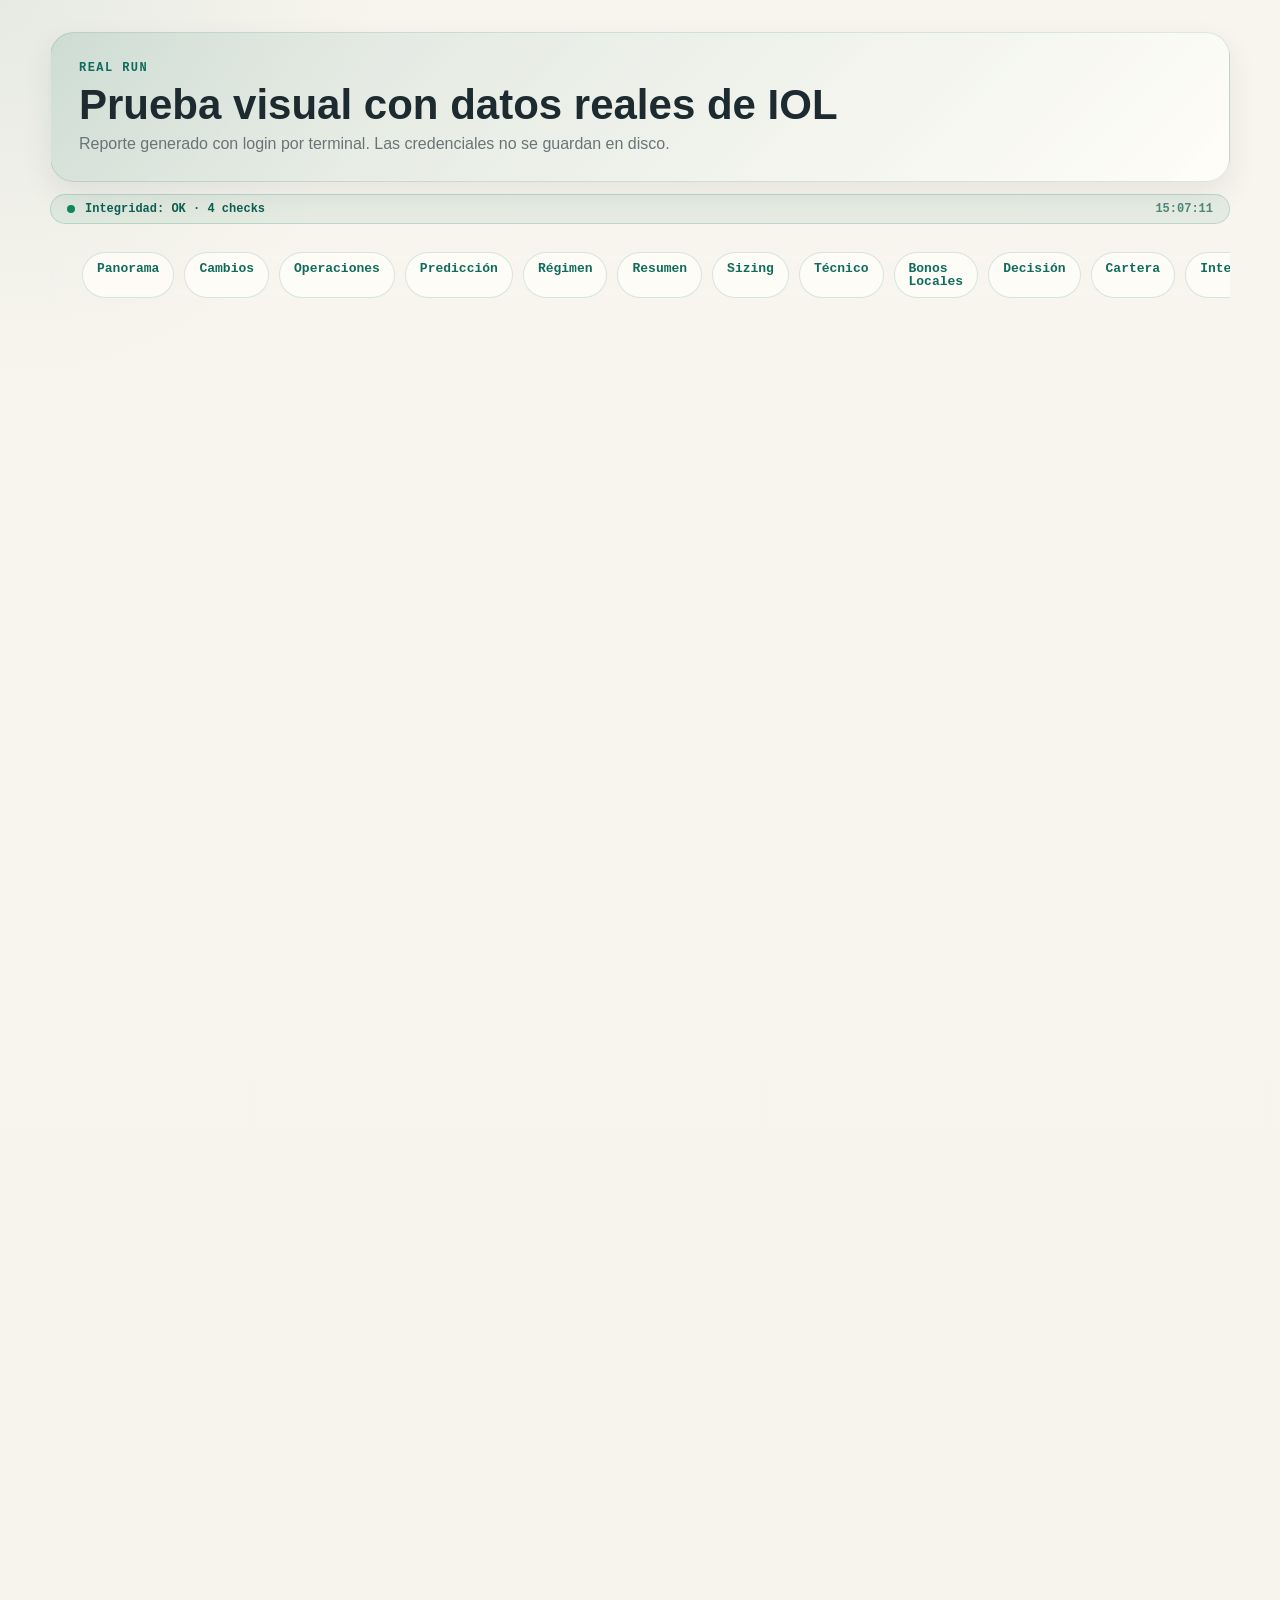
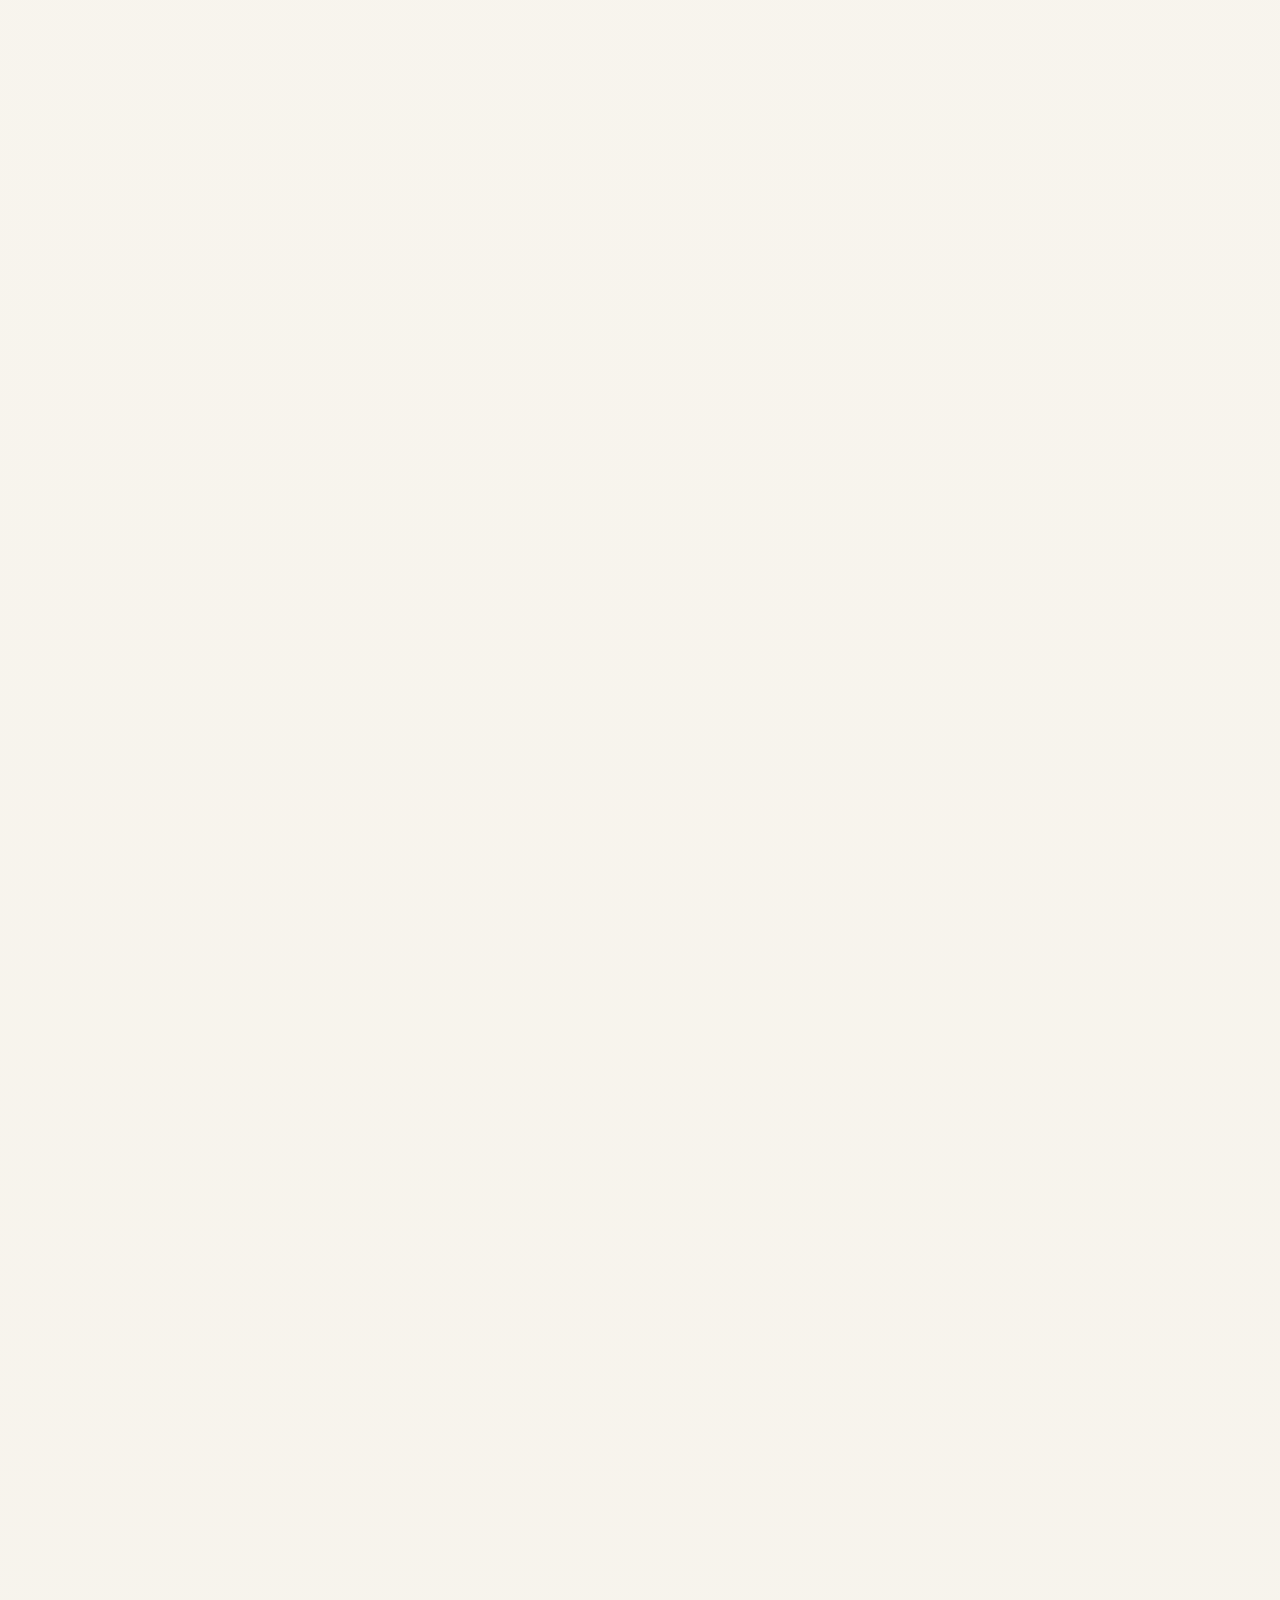
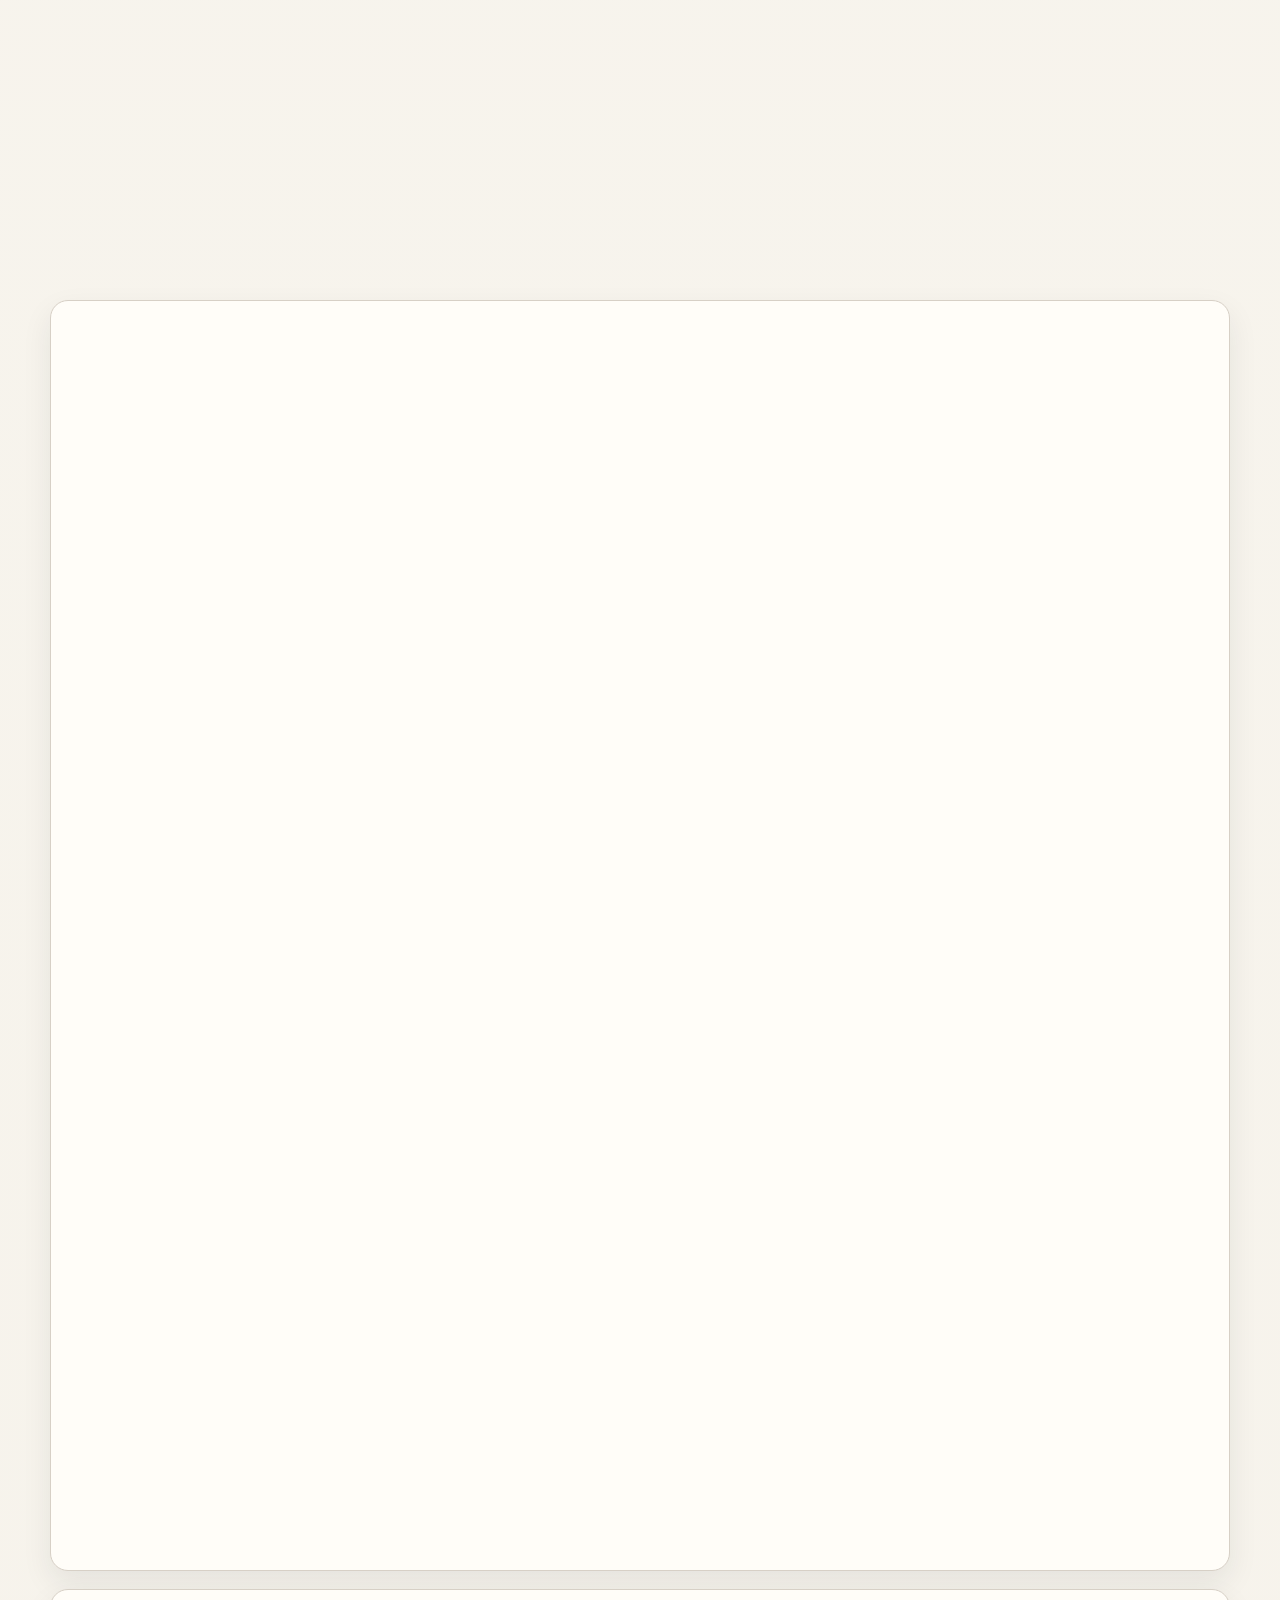
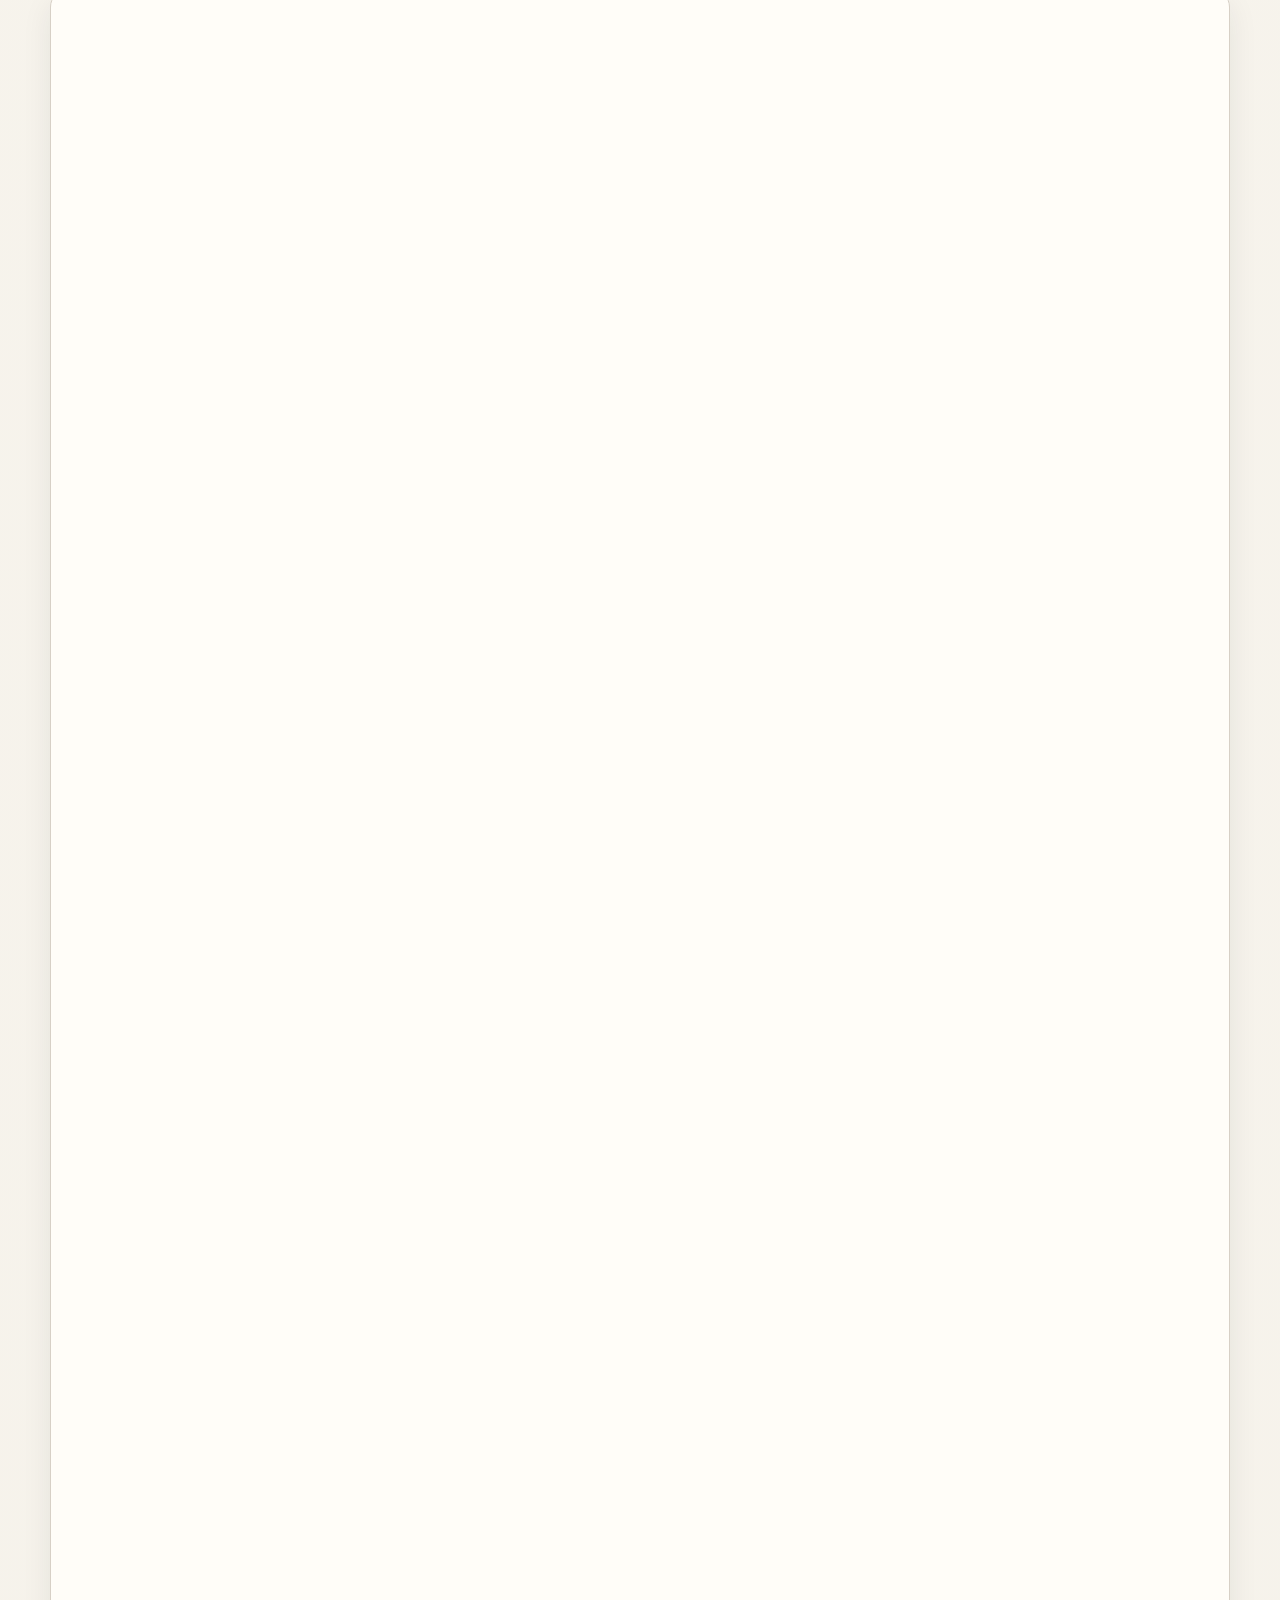
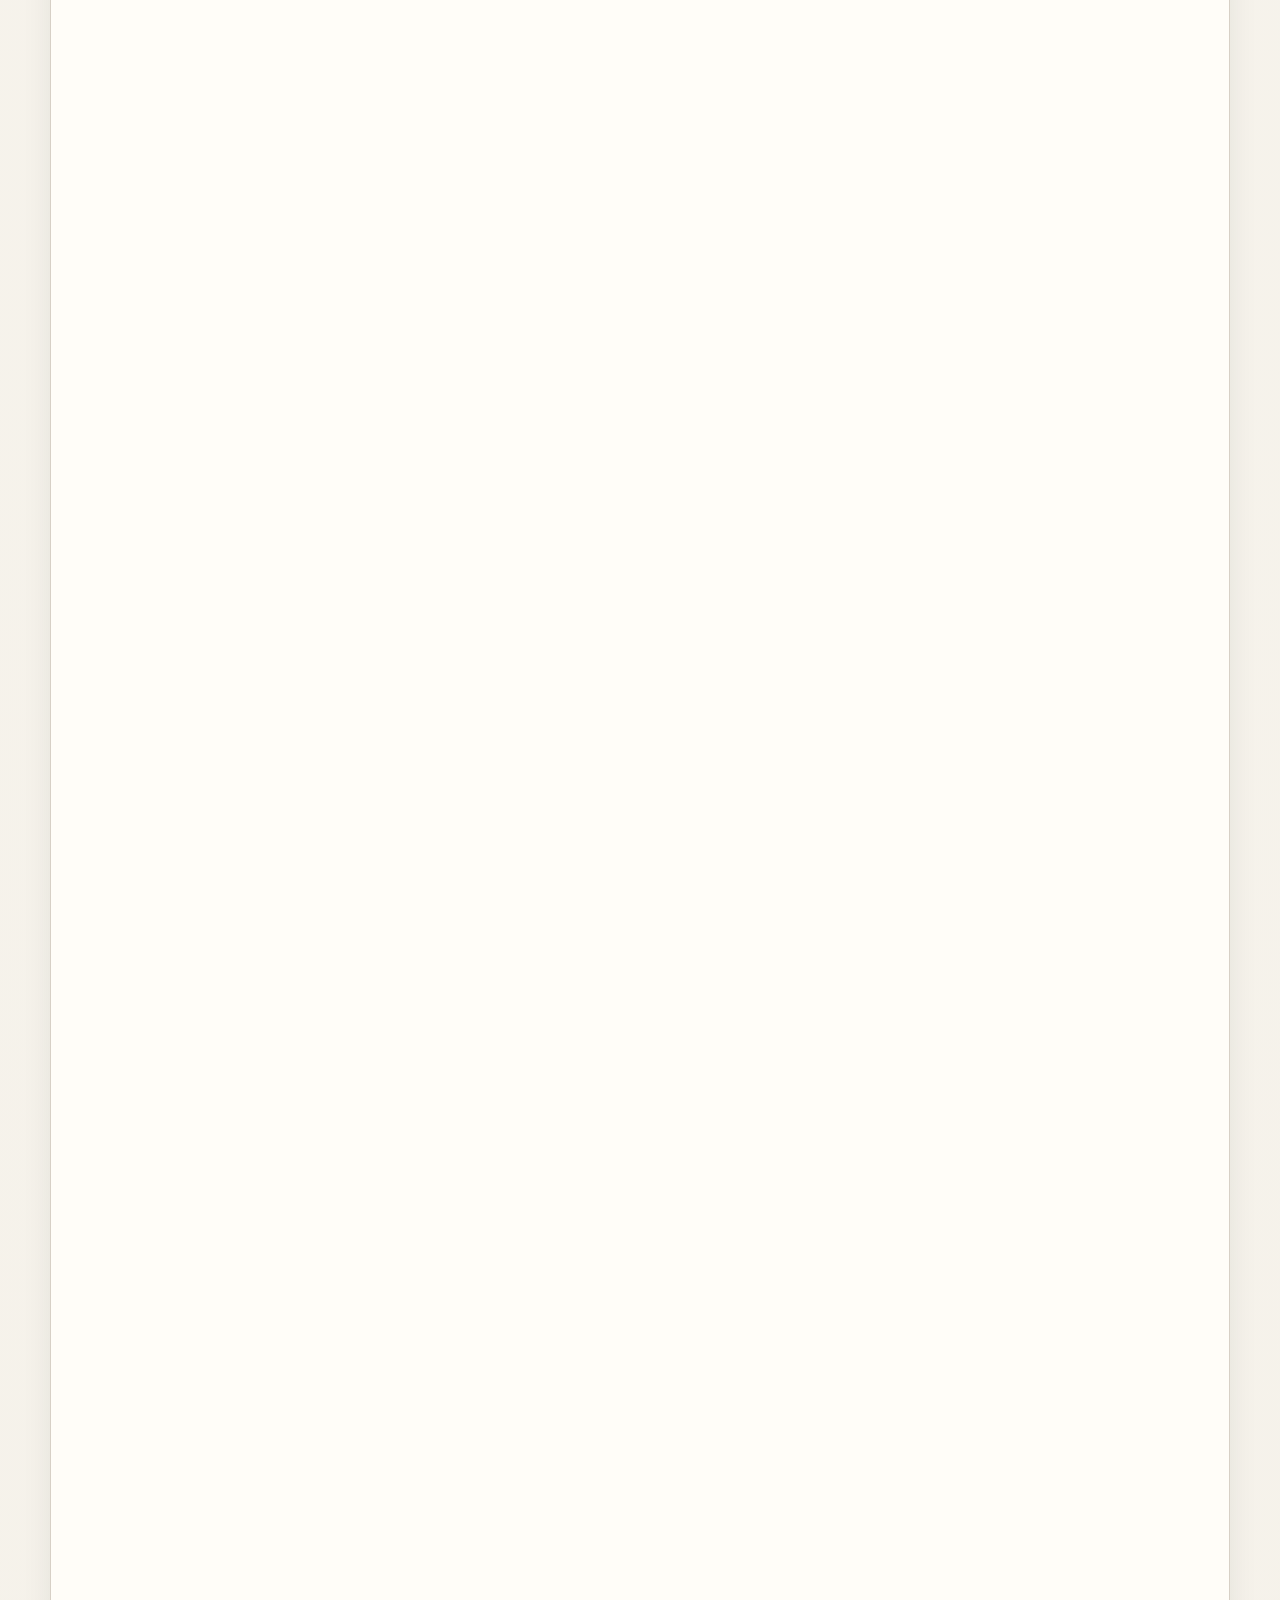
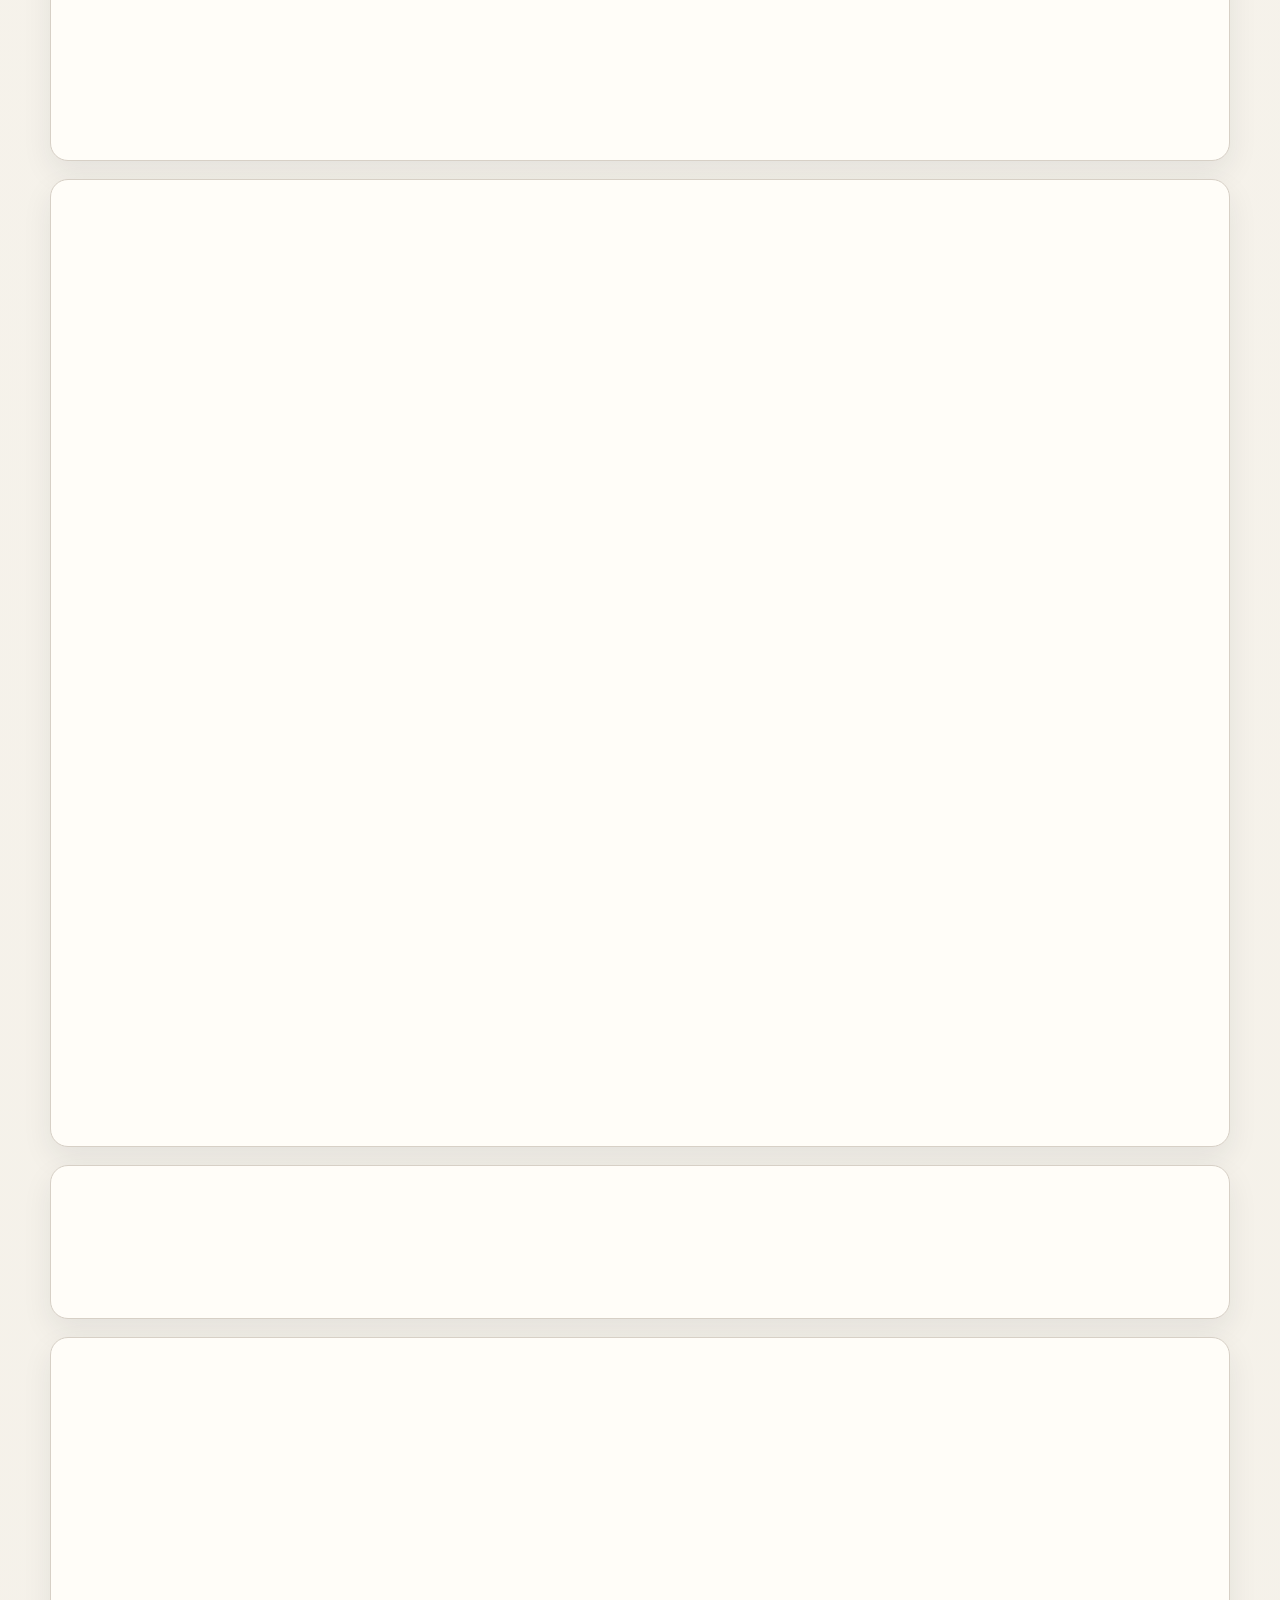
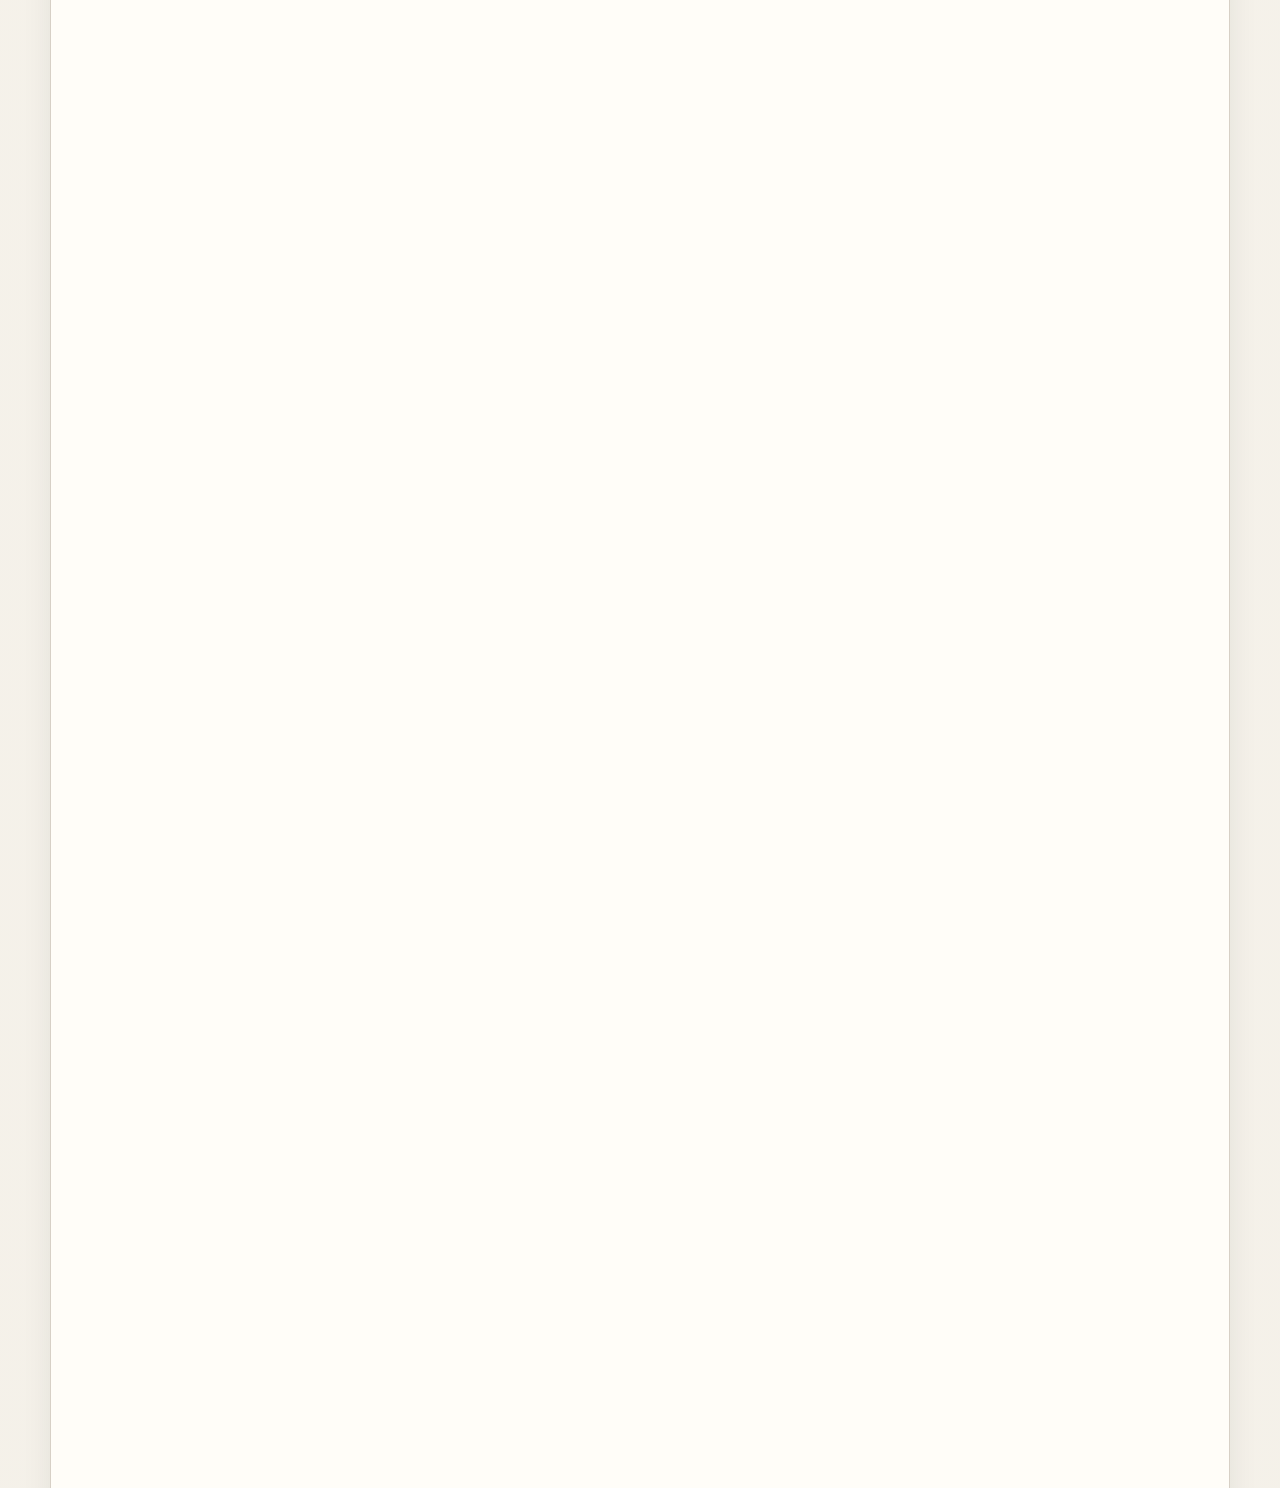
==== commit bf77d76c: "ux(report): corregir ancho consistente de resumen y sizing en layout del reporte" ====
--- a/reports/real-report.html
+++ b/reports/real-report.html
@@ -4,7 +4,7 @@
   <meta charset="utf-8">
   <meta name="viewport" content="width=device-width, initial-scale=1">
   <title>Real Run · 2026-04-25 | Smoke Report</title>
-  <meta name="description" content="Real Run. Reporte generado 2026-04-25 13:46:01 con panorama, cambios, decisiones, cartera e integridad.">
+  <meta name="description" content="Real Run. Reporte generado 2026-04-25 15:07:11 con panorama, cambios, decisiones, cartera e integridad.">
   <link rel="stylesheet" href="styles.css">
 </head>
 <body>
@@ -17,19 +17,19 @@
       </div>
     </header>
 
-    <div class="integrity-strip integrity-ok"><span class="integrity-dot"></span><span>Integridad: <strong>OK</strong> &middot; 4 checks</span><span class="integrity-time">13:46:01</span></div>
+    <div class="integrity-strip integrity-ok"><span class="integrity-dot"></span><span>Integridad: <strong>OK</strong> &middot; 4 checks</span><span class="integrity-time">15:07:11</span></div>
     
     <nav class="quick-nav">
       <a href="#panorama">Panorama</a>
       <a href="#cambios">Cambios</a>
       <a href="#operaciones">Operaciones</a>
-      <a href="#prediccion">Prediccion</a>
-      <a href="#regimen">Regimen</a>
+      <a href="#prediccion">Predicción</a>
+      <a href="#regimen">Régimen</a>
       <a href="#resumen">Resumen</a>
       <a href="#sizing">Sizing</a>
-      <a href="#tecnico">Tecnico</a>
+      <a href="#tecnico">Técnico</a>
       <a href="#bonistas">Bonos Locales</a>
-      <a href="#decision">Decision</a>
+      <a href="#decision">Decisión</a>
       <a href="#cartera">Cartera</a>
       <a href="#integridad">Integridad</a>
     </nav>
@@ -37,7 +37,7 @@
 
     
     <section class="cards cards-primary">
-      <article class="card"><span class="label">Corrida</span><strong>2026-04-25 13:46:01</strong></article>
+      <article class="card"><span class="label">Corrida</span><strong>2026-04-25 15:07:11</strong></article>
       <article class="card"><span class="label">Total ARS consolidado</span><strong>$25,137,596</strong></article>
       <article class="card"><span class="label">Liquidez broker</span><strong>$1,713</strong></article>
       <article class="card"><span class="label">MEP</span><strong>$1,439</strong></article>
@@ -71,9 +71,9 @@
         <h2>Panorama</h2>
         <p class="summary-lede">Cambios de señal en MSFT, XLV. Pendiente de consolidación en cartera: S31G6. Sizing activo en NEM, VIST, KO.</p>
         <div class="meta">
-          <span>Regimen: <strong>Activo</strong></span>
+          <span>Régimen: <strong>Activo</strong></span>
           <span>Flags activos: <strong>inflacion_local_alta</strong></span>
-          <span>Overlay tecnico: <strong>Si</strong></span>
+          <span>Overlay técnico: <strong>Si</strong></span>
         </div>
         <div class="focus-columns">
           <div>
@@ -81,7 +81,7 @@
             <div class="focus-list tone-buy"><article class="focus-item item-buy"><div class="focus-top"><strong>NEM</strong><span class="badge badge-buy">Refuerzo</span></div><div class="focus-title">Score +0.324</div><div class="focus-detail">Refuerzo ligado a commodities por beta controlada, valuacion razonable y ROE alto.</div></article><article class="focus-item item-buy"><div class="focus-top"><strong>VIST</strong><span class="badge badge-buy">Refuerzo</span></div><div class="focus-title">Score +0.319</div><div class="focus-detail">Refuerzo ligado a commodities por peso bajo, beta controlada y valuacion razonable.</div></article><article class="focus-item item-buy"><div class="focus-top"><strong>KO</strong><span class="badge badge-buy">Refuerzo</span></div><div class="focus-title">Score +0.279</div><div class="focus-detail">Refuerzo defensivo por beta controlada, ROE alto y margen alto.</div></article></div>
           </div>
           <div>
-            <h3>Prioridades de reduccion</h3>
+            <h3>Prioridades de reducción</h3>
             <div class="focus-list tone-sell"><article class="focus-item item-sell"><div class="focus-top"><strong>MELI</strong><span class="badge badge-sell">Reducir</span></div><div class="focus-title">Score -0.189</div><div class="focus-detail">Reduccion de growth por peso alto, valuacion exigente y beta exigente.</div></article></div>
           </div>
         </div>
@@ -131,7 +131,7 @@
               <div class="focus-detail">Cobertura visible para la capa fundamental y de consenso.</div>
             </article>
             <article class="focus-item">
-              <div class="focus-top"><strong>Tecnico</strong></div>
+              <div class="focus-top"><strong>Técnico</strong></div>
               <div class="focus-title">24/24 con overlay</div>
               <div class="focus-detail">Cobertura tecnica efectiva para la lectura de tendencia y momentum.</div>
             </article>
@@ -170,7 +170,7 @@
     
     
     <section class="panel" id="prediccion">
-      <h2>Prediccion</h2>
+      <h2>Predicción</h2>
       <div class="meta">
         <span>Total: <strong>38</strong></span>
         <span>Suba: <strong>8</strong></span>
@@ -180,7 +180,7 @@
         <span>Horizonte: <strong>5 ruedas</strong></span>
       </div>
       <div class="meta">
-        <span>La prediccion direccional combina señales tecnicas, <strong>score_unificado</strong> y regimen; puede diferir de la decision final, que pondera ademas criterios de cartera y sizing.</span>
+        <span>La predicción direccional combina señales técnicas, <strong>score_unificado</strong> y régimen; puede diferir de la decisión final, que pondera además criterios de cartera y sizing.</span>
       </div>
       <div class="focus-columns focus-columns-wide">
         <div>
@@ -201,7 +201,7 @@
     
     
     <section class="panel" id="regimen">
-      <h2>Regimen de mercado</h2>
+      <h2>Régimen de mercado</h2>
       <div class="meta">
         <span class="regime-chip regime-chip-active"><strong>Estado:</strong> Activo</span>
         <span>Flags activos: <strong>inflacion_local_alta</strong></span>
@@ -212,8 +212,6 @@
     </section>
     
 
-    <section class="grid">
-      
     <section class="panel" id="resumen">
       <h2>Resumen por tipo</h2>
       <div class="meta">
@@ -304,8 +302,7 @@
       <details class="collapsible compact-collapsible"><summary>Ver tabla completa de riesgo</summary><div class="collapsible-body"><div class="table-wrap"><table id="risk-history-table" class="risk-history-table"><thead><tr><th>Ticker_IOL</th><th>Tipo</th><th>Bloque</th><th>Peso_%</th><th>Base_Riesgo</th><th>Calidad_Historia</th><th>Retorno_Acum_%</th><th>Volatilidad_Diaria_%</th><th>Drawdown_Max_%</th><th>Observaciones</th></tr></thead><tbody><tr><td>T</td><td>CEDEAR</td><td>Dividendos</td><td>4.43%</td><td>Precio_ARS</td><td class="cell-quality cell-quality-robusta">Robusta</td><td>-6.51%</td><td>1.80%</td><td>-12.13%</td><td>22</td></tr><tr><td>CRM</td><td>CEDEAR</td><td>Growth</td><td>0.41%</td><td>Precio_ARS</td><td class="cell-quality cell-quality-robusta">Robusta</td><td>-3.33%</td><td>2.80%</td><td>-11.68%</td><td>22</td></tr><tr><td>VIST</td><td>CEDEAR</td><td>Commodities</td><td>1.27%</td><td>Precio_ARS</td><td class="cell-quality cell-quality-robusta">Robusta</td><td>3.33%</td><td>2.28%</td><td>-11.30%</td><td>22</td></tr><tr><td>YPFD</td><td>Acción Local</td><td>Commodities</td><td>1.54%</td><td>Precio_ARS</td><td class="cell-quality cell-quality-robusta">Robusta</td><td>-1.87%</td><td>1.71%</td><td>-9.55%</td><td>22</td></tr><tr><td>NEM</td><td>CEDEAR</td><td>Commodities</td><td>2.88%</td><td>Precio_ARS</td><td class="cell-quality cell-quality-robusta">Robusta</td><td>6.42%</td><td>3.21%</td><td>-9.47%</td><td>22</td></tr><tr><td>LOMA</td><td>Acción Local</td><td>Argentina</td><td>0.47%</td><td>Precio_ARS</td><td class="cell-quality cell-quality-robusta">Robusta</td><td>0.83%</td><td>2.07%</td><td>-8.64%</td><td>22</td></tr><tr><td>TECO2</td><td>Acción Local</td><td>Argentina</td><td>0.28%</td><td>Precio_ARS</td><td class="cell-quality cell-quality-robusta">Robusta</td><td>-3.91%</td><td>1.66%</td><td>-6.44%</td><td>22</td></tr><tr><td>BABA</td><td>CEDEAR</td><td>Growth</td><td>0.18%</td><td>Precio_ARS</td><td class="cell-quality cell-quality-robusta">Robusta</td><td>10.31%</td><td>2.14%</td><td>-5.63%</td><td>22</td></tr><tr><td>XLU</td><td>CEDEAR</td><td>Defensivo</td><td>2.03%</td><td>Precio_ARS</td><td class="cell-quality cell-quality-robusta">Robusta</td><td>0.71%</td><td>1.11%</td><td>-5.53%</td><td>22</td></tr><tr><td>KO</td><td>CEDEAR</td><td>Dividendos</td><td>2.20%</td><td>Precio_ARS</td><td class="cell-quality cell-quality-robusta">Robusta</td><td>1.28%</td><td>1.22%</td><td>-5.37%</td><td>22</td></tr><tr><td>BRKB</td><td>CEDEAR</td><td>Defensivo</td><td>0.77%</td><td>Precio_ARS</td><td class="cell-quality cell-quality-robusta">Robusta</td><td>-1.36%</td><td>0.72%</td><td>-4.24%</td><td>22</td></tr><tr><td>BPOC7</td><td>Bono</td><td>Bopreal</td><td>3.34%</td><td>Precio_ARS</td><td class="cell-quality cell-quality-robusta">Robusta</td><td>0.15%</td><td>0.95%</td><td>-4.03%</td><td>22</td></tr><tr><td>XLV</td><td>CEDEAR</td><td>Defensivo</td><td>0.98%</td><td>Precio_ARS</td><td class="cell-quality cell-quality-robusta">Robusta</td><td>-1.71%</td><td>0.94%</td><td>-3.93%</td><td>22</td></tr><tr><td>EWZ</td><td>CEDEAR</td><td>Brasil</td><td>2.03%</td><td>Precio_ARS</td><td class="cell-quality cell-quality-robusta">Robusta</td><td>4.33%</td><td>1.02%</td><td>-3.72%</td><td>22</td></tr><tr><td>MSFT</td><td>CEDEAR</td><td>Growth</td><td>0.59%</td><td>Precio_ARS</td><td class="cell-quality cell-quality-robusta">Robusta</td><td>15.60%</td><td>1.62%</td><td>-3.40%</td><td>22</td></tr><tr><td>MCD</td><td>CEDEAR</td><td>Dividendos</td><td>0.52%</td><td>Precio_ARS</td><td class="cell-quality cell-quality-robusta">Robusta</td><td>-2.10%</td><td>0.80%</td><td>-3.35%</td><td>22</td></tr><tr><td>AAPL</td><td>CEDEAR</td><td>Growth</td><td>5.17%</td><td>Precio_ARS</td><td class="cell-quality cell-quality-robusta">Robusta</td><td>6.58%</td><td>1.49%</td><td>-2.79%</td><td>22</td></tr><tr><td>MELI</td><td>CEDEAR</td><td>Growth</td><td>4.11%</td><td>Precio_ARS</td><td class="cell-quality cell-quality-robusta">Robusta</td><td>7.03%</td><td>1.39%</td><td>-2.78%</td><td>22</td></tr><tr><td>GOOGL</td><td>CEDEAR</td><td>Growth</td><td>1.52%</td><td>Precio_ARS</td><td class="cell-quality cell-quality-robusta">Robusta</td><td>16.55%</td><td>1.52%</td><td>-2.38%</td><td>22</td></tr><tr><td>IEUR</td><td>CEDEAR</td><td>Europa</td><td>3.48%</td><td>Precio_ARS</td><td class="cell-quality cell-quality-robusta">Robusta</td><td>4.76%</td><td>1.20%</td><td>-2.27%</td><td>22</td></tr><tr><td>DISN</td><td>CEDEAR</td><td>Growth</td><td>0.20%</td><td>Precio_ARS</td><td class="cell-quality cell-quality-robusta">Robusta</td><td>6.25%</td><td>1.13%</td><td>-2.15%</td><td>22</td></tr><tr><td>V</td><td>CEDEAR</td><td>Growth</td><td>0.82%</td><td>Precio_ARS</td><td class="cell-quality cell-quality-robusta">Robusta</td><td>4.38%</td><td>0.87%</td><td>-1.79%</td><td>22</td></tr><tr><td>EEM</td><td>CEDEAR</td><td>Emergentes</td><td>2.06%</td><td>Precio_ARS</td><td class="cell-quality cell-quality-robusta">Robusta</td><td>11.83%</td><td>1.68%</td><td>-1.67%</td><td>22</td></tr><tr><td>GD35</td><td>Bono</td><td>Soberano AR</td><td>0.92%</td><td>Precio_ARS</td><td class="cell-quality cell-quality-robusta">Robusta</td><td>3.89%</td><td>0.61%</td><td>-1.49%</td><td>22</td></tr><tr><td>DIA</td><td>CEDEAR</td><td>Core</td><td>0.29%</td><td>Precio_ARS</td><td class="cell-quality cell-quality-robusta">Robusta</td><td>6.06%</td><td>0.87%</td><td>-1.23%</td><td>22</td></tr><tr><td>AL30</td><td>Bono</td><td>Soberano AR</td><td>2.51%</td><td>Precio_ARS</td><td class="cell-quality cell-quality-robusta">Robusta</td><td>3.45%</td><td>0.45%</td><td>-1.19%</td><td>22</td></tr><tr><td>AMZN</td><td>CEDEAR</td><td>Growth</td><td>3.82%</td><td>Precio_ARS</td><td class="cell-quality cell-quality-robusta">Robusta</td><td>25.40%</td><td>1.76%</td><td>-1.09%</td><td>22</td></tr><tr><td>NVDA</td><td>CEDEAR</td><td>Growth</td><td>1.03%</td><td>Precio_ARS</td><td class="cell-quality cell-quality-robusta">Robusta</td><td>18.79%</td><td>1.51%</td><td>-1.05%</td><td>22</td></tr><tr><td>GD30</td><td>Bono</td><td>Soberano AR</td><td>3.72%</td><td>Precio_ARS</td><td class="cell-quality cell-quality-robusta">Robusta</td><td>2.71%</td><td>0.47%</td><td>-0.78%</td><td>22</td></tr><tr><td>SPY</td><td>CEDEAR</td><td>Core</td><td>5.34%</td><td>Precio_ARS</td><td class="cell-quality cell-quality-robusta">Robusta</td><td>9.62%</td><td>0.76%</td><td>-0.67%</td><td>22</td></tr><tr><td>AMD</td><td>CEDEAR</td><td>Growth</td><td>0.21%</td><td>Precio_ARS</td><td class="cell-quality cell-quality-robusta">Robusta</td><td>66.67%</td><td>3.67%</td><td>-0.64%</td><td>22</td></tr><tr><td>TZXD6</td><td>Bono</td><td>Sin clasificar</td><td>0.62%</td><td>Precio_ARS</td><td class="cell-quality cell-quality-robusta">Robusta</td><td>3.18%</td><td>0.29%</td><td>-0.48%</td><td>22</td></tr><tr><td>TZXM7</td><td>Bono</td><td>Sin clasificar</td><td>0.62%</td><td>Precio_ARS</td><td class="cell-quality cell-quality-robusta">Robusta</td><td>4.08%</td><td>0.37%</td><td>-0.44%</td><td>22</td></tr><tr><td>TZX26</td><td>Bono</td><td>CER</td><td>2.91%</td><td>Precio_ARS</td><td class="cell-quality cell-quality-robusta">Robusta</td><td>2.43%</td><td>0.17%</td><td>-0.17%</td><td>22</td></tr><tr><td>PAMP</td><td>Acción Local</td><td>Argentina</td><td>0.81%</td><td>Precio_ARS</td><td class="cell-quality cell-quality-corta">Corta</td><td>0.78%</td><td>1.38%</td><td>-2.03%</td><td>9</td></tr></tbody></table></div></div></details>
         
     </section>
-    
-      
+
     <section class="panel" id="sizing">
       <div class="panel-head">
         <h2>Sizing</h2>
@@ -318,14 +315,12 @@
         <span>Porcentaje: <strong>0%</strong></span>
         <span>Monto: <strong>$600,000</strong></span>
       </div>
-      <div class="table-wrap"><table id="sizing-table" class=""><thead><tr><th>Ticker_IOL</th><th>Bucket_Prudencia</th><th>Peso_Fondeo_%</th><th>Monto_ARS</th><th>Monto_USD</th></tr></thead><tbody><tr><td>NEM</td><td>Defensivo</td><td>33.46%</td><td>$200,774</td><td>USD 139.50</td></tr><tr><td>VIST</td><td>Defensivo</td><td>33.42%</td><td>$200,542</td><td>USD 139.34</td></tr><tr><td>KO</td><td>Defensivo</td><td>33.11%</td><td>$198,684</td><td>USD 138.05</td></tr></tbody></table></div>
+      <div class="table-wrap"><table id="sizing-table" class="sizing-table"><thead><tr><th>Ticker_IOL</th><th>Bucket_Prudencia</th><th>Peso_Fondeo_%</th><th>Monto_ARS</th><th>Monto_USD</th></tr></thead><tbody><tr><td>NEM</td><td>Defensivo</td><td>33.46%</td><td>$200,774</td><td>USD 139.50</td></tr><tr><td>VIST</td><td>Defensivo</td><td>33.42%</td><td>$200,542</td><td>USD 139.34</td></tr><tr><td>KO</td><td>Defensivo</td><td>33.11%</td><td>$198,684</td><td>USD 138.05</td></tr></tbody></table></div>
       <details class="collapsible compact-collapsible"><summary>Ver drift de cartera</summary><div class="collapsible-body"><div class="drift-chart"><div class="drift-legend"><span><span class="drift-dot drift-current-dot"></span>Peso actual</span><span><span class="drift-dot drift-incr-dot"></span>Incremento fondeo</span></div><div class="drift-row"><span class="drift-ticker">NEM</span><div class="drift-bar-track"><div class="drift-seg drift-current" style="width:78.3%"></div><div class="drift-seg drift-incr" style="width:21.7%"></div></div><span class="drift-label">2.88% → 3.68%</span></div><div class="drift-row"><span class="drift-ticker">VIST</span><div class="drift-bar-track"><div class="drift-seg drift-current" style="width:34.5%"></div><div class="drift-seg drift-incr" style="width:21.7%"></div></div><span class="drift-label">1.27% → 2.07%</span></div><div class="drift-row"><span class="drift-ticker">KO</span><div class="drift-bar-track"><div class="drift-seg drift-current" style="width:59.8%"></div><div class="drift-seg drift-incr" style="width:21.5%"></div></div><span class="drift-label">2.20% → 2.99%</span></div></div></div></details>
     </section>
-    
-    </section>
 
     <section class="panel" id="tecnico">
-      <h2>Overlay tecnico</h2>
+      <h2>Overlay técnico</h2>
       <div class="meta">
         <span>Activo: <strong>Si</strong></span>
         <span>Cobertura: <strong>24/24</strong></span>
@@ -350,7 +345,7 @@
       </div>
     </div>
     
-      <details class="collapsible compact-collapsible"><summary>Ver tabla tecnica completa</summary><div class="collapsible-body"><div class="tech-col-toggle"><button id="toggle-tech-cols" class="copy-btn">Mostrar más columnas</button></div><div class="table-wrap"><table class="technical-table"><thead><tr><th>Spark</th><th>Ticker_IOL</th><th>Tech_Trend</th><th>RSI_14</th><th>Momentum_20d_%</th><th>Momentum_60d_%</th><th class="col-secondary">Dist_SMA20_%</th><th class="col-secondary">Dist_SMA50_%</th><th>Dist_SMA200_%</th><th class="col-secondary">Dist_EMA20_%</th><th class="col-secondary">Dist_EMA50_%</th><th class="col-secondary">Dist_52w_High_%</th><th class="col-secondary">Dist_52w_Low_%</th><th class="col-secondary">Vol_20d_Anual_%</th><th class="col-secondary">Avg_Volume_20d</th><th class="col-secondary">Drawdown_desde_Max3m_%</th></tr></thead><tbody><tr><td style="line-height:0;padding:4px 8px;"><svg class="sparkline" viewBox="0 0 60 20" xmlns="http://www.w3.org/2000/svg" width="60" height="20"><polyline points="0.0,12.2 1.0,14.2 2.0,12.9 3.1,13.5 4.1,18.8 5.1,19.8 6.1,17.8 7.1,16.8 8.1,17.1 9.2,17.1 10.2,18.1 11.2,17.9 12.2,18.5 13.2,18.8 14.2,18.4 15.3,18.8 16.3,19.3 17.3,17.1 18.3,17.5 19.3,18.4 20.3,18.8 21.4,19.0 22.4,20.0 23.4,18.6 24.4,18.9 25.4,19.8 26.4,18.5 27.5,18.4 28.5,18.2 29.5,19.1 30.5,19.7 31.5,19.3 32.5,19.3 33.6,18.9 34.6,18.2 35.6,18.7 36.6,18.5 37.6,18.2 38.6,16.3 39.7,18.4 40.7,18.6 41.7,19.4 42.7,18.4 43.7,17.5 44.7,16.6 45.8,16.3 46.8,16.1 47.8,14.8 48.8,14.2 49.8,13.1 50.8,12.9 51.9,11.8 52.9,11.4 53.9,8.9 54.9,8.9 55.9,9.3 56.9,8.1 58.0,5.7 59.0,5.4 60.0,0.0" fill="none" stroke="#0f6c5c" stroke-width="1.5" stroke-linejoin="round" stroke-linecap="round"/></svg></td><td>AMD</td><td><span class="metric metric-strong">Alcista fuerte</span></td><td style="padding:2px 4px;line-height:0;"><svg class="rsi-gauge" viewBox="0 0 80 44" xmlns="http://www.w3.org/2000/svg" width="80" height="44"><path d="M2.00,36.00 A38.00,38.00 0 0,1 17.66,5.26 L26.60,17.55 A22.80,22.80 0 0,0 17.20,36.00Z" fill="rgba(18,132,94,0.22)"/><path d="M17.66,5.26 A38.00,38.00 0 0,1 62.34,5.26 L53.40,17.55 A22.80,22.80 0 0,0 26.60,17.55Z" fill="rgba(106,116,120,0.14)"/><path d="M62.34,5.26 A38.00,38.00 0 0,1 78.00,36.00 L62.80,36.00 A22.80,22.80 0 0,0 53.40,17.55Z" fill="rgba(177,57,45,0.22)"/><line x1="40.00" y1="36.00" x2="61.73" y2="34.25" stroke="#1d2a2f" stroke-width="1.5" stroke-linecap="round"/><circle cx="40.00" cy="36.00" r="2" fill="#1d2a2f"/><text x="40.0" y="43.0" font-size="8" fill="#9f3a22" text-anchor="middle" font-weight="700" font-family="IBM Plex Mono,Consolas,monospace">97</text></svg></td><td><span class="metric metric-positive">70.69%</span></td><td><span class="metric metric-positive">37.62%</span></td><td class="col-secondary"><span class="metric metric-positive">38.65%</span></td><td class="col-secondary"><span class="metric metric-positive">56.97%</span></td><td><span class="metric metric-positive">68.35%</span></td><td class="col-secondary"><span class="metric metric-positive">32.09%</span></td><td class="col-secondary"><span class="metric metric-positive">46.90%</span></td><td class="col-secondary"><span class="metric metric-neutral">0.00%</span></td><td class="col-secondary"><span class="metric metric-positive">268.17%</span></td><td class="col-secondary"><span class="metric metric-negative">58.68%</span></td><td class="col-secondary"><span class="metric metric-neutral">38,585,800</span></td><td class="col-secondary"><span class="metric metric-positive">0.00%</span></td></tr><tr><td style="line-height:0;padding:4px 8px;"><svg class="sparkline" viewBox="0 0 60 20" xmlns="http://www.w3.org/2000/svg" width="60" height="20"><polyline points="0.0,6.8 1.0,7.6 2.0,6.5 3.1,7.8 4.1,9.5 5.1,12.7 6.1,16.5 7.1,17.0 8.1,17.5 9.2,18.4 10.2,19.8 11.2,20.0 12.2,19.3 13.2,18.2 14.2,18.1 15.3,16.5 16.3,18.0 17.3,17.0 18.3,16.4 19.3,17.2 20.3,16.6 21.4,17.1 22.4,17.0 23.4,14.5 24.4,13.8 25.4,15.6 26.4,15.5 27.5,15.2 28.5,15.7 29.5,16.7 30.5,17.3 31.5,16.0 32.5,15.0 33.6,16.6 34.6,16.9 35.6,18.0 36.6,16.5 37.6,17.4 38.6,16.0 39.7,17.3 40.7,19.8 41.7,19.3 42.7,17.1 43.7,16.4 44.7,16.6 45.8,15.7 46.8,15.4 47.8,13.1 48.8,9.3 49.8,7.9 50.8,7.4 51.9,4.6 52.9,4.8 53.9,4.4 54.9,4.1 55.9,4.8 56.9,4.3 58.0,2.6 59.0,2.7 60.0,0.0" fill="none" stroke="#0f6c5c" stroke-width="1.5" stroke-linejoin="round" stroke-linecap="round"/></svg></td><td>AMZN</td><td><span class="metric metric-strong">Alcista fuerte</span></td><td style="padding:2px 4px;line-height:0;"><svg class="rsi-gauge" viewBox="0 0 80 44" xmlns="http://www.w3.org/2000/svg" width="80" height="44"><path d="M2.00,36.00 A38.00,38.00 0 0,1 17.66,5.26 L26.60,17.55 A22.80,22.80 0 0,0 17.20,36.00Z" fill="rgba(18,132,94,0.22)"/><path d="M17.66,5.26 A38.00,38.00 0 0,1 62.34,5.26 L53.40,17.55 A22.80,22.80 0 0,0 26.60,17.55Z" fill="rgba(106,116,120,0.14)"/><path d="M62.34,5.26 A38.00,38.00 0 0,1 78.00,36.00 L62.80,36.00 A22.80,22.80 0 0,0 53.40,17.55Z" fill="rgba(177,57,45,0.22)"/><line x1="40.00" y1="36.00" x2="61.49" y2="32.34" stroke="#1d2a2f" stroke-width="1.5" stroke-linecap="round"/><circle cx="40.00" cy="36.00" r="2" fill="#1d2a2f"/><text x="40.0" y="43.0" font-size="8" fill="#9f3a22" text-anchor="middle" font-weight="700" font-family="IBM Plex Mono,Consolas,monospace">95</text></svg></td><td><span class="metric metric-positive">27.20%</span></td><td><span class="metric metric-positive">8.63%</span></td><td class="col-secondary"><span class="metric metric-positive">13.32%</span></td><td class="col-secondary"><span class="metric metric-positive">20.74%</span></td><td><span class="metric metric-positive">16.60%</span></td><td class="col-secondary"><span class="metric metric-positive">10.51%</span></td><td class="col-secondary"><span class="metric metric-positive">15.90%</span></td><td class="col-secondary"><span class="metric metric-neutral">0.00%</span></td><td class="col-secondary"><span class="metric metric-positive">43.15%</span></td><td class="col-secondary"><span class="metric metric-warn">33.40%</span></td><td class="col-secondary"><span class="metric metric-neutral">46,441,525</span></td><td class="col-secondary"><span class="metric metric-positive">0.00%</span></td></tr><tr><td style="line-height:0;padding:4px 8px;"><svg class="sparkline" viewBox="0 0 60 20" xmlns="http://www.w3.org/2000/svg" width="60" height="20"><polyline points="0.0,1.8 1.0,1.9 2.0,0.3 3.1,1.4 4.1,3.3 5.1,3.8 6.1,6.1 7.1,5.7 8.1,7.3 9.2,9.5 10.2,10.0 11.2,11.0 12.2,12.0 13.2,11.6 14.2,11.8 15.3,8.4 16.3,9.3 17.3,9.5 18.3,8.9 19.3,10.5 20.3,9.3 21.4,10.7 22.4,11.6 23.4,11.7 24.4,12.3 25.4,13.0 26.4,10.7 27.5,10.5 28.5,10.1 29.5,11.5 30.5,11.9 31.5,11.0 32.5,9.4 33.6,10.4 34.6,10.5 35.6,12.2 36.6,11.9 37.6,15.2 38.6,15.1 39.7,17.9 40.7,19.8 41.7,20.0 42.7,16.0 43.7,13.3 44.7,13.7 45.8,12.5 46.8,11.0 47.8,7.6 48.8,7.3 49.8,7.7 50.8,6.5 51.9,3.2 52.9,2.1 53.9,2.4 54.9,0.8 55.9,2.0 56.9,3.4 58.0,1.4 59.0,1.6 60.0,0.0" fill="none" stroke="#0f6c5c" stroke-width="1.5" stroke-linejoin="round" stroke-linecap="round"/></svg></td><td>GOOGL</td><td><span class="metric metric-strong">Alcista fuerte</span></td><td style="padding:2px 4px;line-height:0;"><svg class="rsi-gauge" viewBox="0 0 80 44" xmlns="http://www.w3.org/2000/svg" width="80" height="44"><path d="M2.00,36.00 A38.00,38.00 0 0,1 17.66,5.26 L26.60,17.55 A22.80,22.80 0 0,0 17.20,36.00Z" fill="rgba(18,132,94,0.22)"/><path d="M17.66,5.26 A38.00,38.00 0 0,1 62.34,5.26 L53.40,17.55 A22.80,22.80 0 0,0 26.60,17.55Z" fill="rgba(106,116,120,0.14)"/><path d="M62.34,5.26 A38.00,38.00 0 0,1 78.00,36.00 L62.80,36.00 A22.80,22.80 0 0,0 53.40,17.55Z" fill="rgba(177,57,45,0.22)"/><line x1="40.00" y1="36.00" x2="58.51" y2="24.49" stroke="#1d2a2f" stroke-width="1.5" stroke-linecap="round"/><circle cx="40.00" cy="36.00" r="2" fill="#1d2a2f"/><text x="40.0" y="43.0" font-size="8" fill="#9f3a22" text-anchor="middle" font-weight="700" font-family="IBM Plex Mono,Consolas,monospace">82</text></svg></td><td><span class="metric metric-positive">22.60%</span></td><td><span class="metric metric-positive">2.57%</span></td><td class="col-secondary"><span class="metric metric-positive">8.50%</span></td><td class="col-secondary"><span class="metric metric-positive">11.28%</span></td><td><span class="metric metric-positive">24.66%</span></td><td class="col-secondary"><span class="metric metric-positive">6.13%</span></td><td class="col-secondary"><span class="metric metric-positive">9.19%</span></td><td class="col-secondary"><span class="metric metric-neutral">0.00%</span></td><td class="col-secondary"><span class="metric metric-positive">128.30%</span></td><td class="col-secondary"><span class="metric metric-warn">31.16%</span></td><td class="col-secondary"><span class="metric metric-neutral">25,786,465</span></td><td class="col-secondary"><span class="metric metric-positive">0.00%</span></td></tr><tr><td style="line-height:0;padding:4px 8px;"><svg class="sparkline" viewBox="0 0 60 20" xmlns="http://www.w3.org/2000/svg" width="60" height="20"><polyline points="0.0,7.3 1.0,8.0 2.0,10.5 3.1,13.0 4.1,15.8 5.1,16.9 6.1,10.6 7.1,8.5 8.1,9.2 9.2,8.5 10.2,9.9 11.2,11.8 12.2,10.8 13.2,9.4 14.2,9.5 15.3,8.6 16.3,7.8 17.3,7.2 18.3,5.9 19.3,10.9 20.3,14.4 21.4,12.0 22.4,13.1 23.4,11.7 24.4,11.6 25.4,14.1 26.4,11.9 27.5,10.9 28.5,10.3 29.5,11.7 30.5,13.0 31.5,11.6 32.5,12.2 33.6,12.9 34.6,13.8 35.6,16.5 36.6,15.1 37.6,15.3 38.6,13.7 39.7,17.2 40.7,18.9 41.7,20.0 42.7,15.7 43.7,15.1 44.7,14.3 45.8,14.2 46.8,14.0 47.8,12.2 48.8,11.3 49.8,9.1 50.8,8.8 51.9,5.5 52.9,4.4 53.9,4.6 54.9,3.1 55.9,2.9 56.9,3.9 58.0,2.7 59.0,4.0 60.0,0.0" fill="none" stroke="#0f6c5c" stroke-width="1.5" stroke-linejoin="round" stroke-linecap="round"/></svg></td><td>NVDA</td><td><span class="metric metric-strong">Alcista fuerte</span></td><td style="padding:2px 4px;line-height:0;"><svg class="rsi-gauge" viewBox="0 0 80 44" xmlns="http://www.w3.org/2000/svg" width="80" height="44"><path d="M2.00,36.00 A38.00,38.00 0 0,1 17.66,5.26 L26.60,17.55 A22.80,22.80 0 0,0 17.20,36.00Z" fill="rgba(18,132,94,0.22)"/><path d="M17.66,5.26 A38.00,38.00 0 0,1 62.34,5.26 L53.40,17.55 A22.80,22.80 0 0,0 26.60,17.55Z" fill="rgba(106,116,120,0.14)"/><path d="M62.34,5.26 A38.00,38.00 0 0,1 78.00,36.00 L62.80,36.00 A22.80,22.80 0 0,0 53.40,17.55Z" fill="rgba(177,57,45,0.22)"/><line x1="40.00" y1="36.00" x2="59.92" y2="27.14" stroke="#1d2a2f" stroke-width="1.5" stroke-linecap="round"/><circle cx="40.00" cy="36.00" r="2" fill="#1d2a2f"/><text x="40.0" y="43.0" font-size="8" fill="#9f3a22" text-anchor="middle" font-weight="700" font-family="IBM Plex Mono,Consolas,monospace">87</text></svg></td><td><span class="metric metric-positive">21.62%</span></td><td><span class="metric metric-positive">8.75%</span></td><td class="col-secondary"><span class="metric metric-positive">10.56%</span></td><td class="col-secondary"><span class="metric metric-positive">12.57%</span></td><td><span class="metric metric-positive">13.91%</span></td><td class="col-secondary"><span class="metric metric-positive">8.02%</span></td><td class="col-secondary"><span class="metric metric-positive">11.23%</span></td><td class="col-secondary"><span class="metric metric-neutral">0.00%</span></td><td class="col-secondary"><span class="metric metric-positive">95.73%</span></td><td class="col-secondary"><span class="metric metric-warn">31.44%</span></td><td class="col-secondary"><span class="metric metric-neutral">151,040,830</span></td><td class="col-secondary"><span class="metric metric-positive">0.00%</span></td></tr><tr><td style="line-height:0;padding:4px 8px;"><svg class="sparkline" viewBox="0 0 60 20" xmlns="http://www.w3.org/2000/svg" width="60" height="20"><polyline points="0.0,1.8 1.0,10.4 2.0,10.1 3.1,7.6 4.1,7.7 5.1,12.6 6.1,8.6 7.1,5.5 8.1,5.0 9.2,3.2 10.2,7.0 11.2,2.5 12.2,4.5 13.2,3.1 14.2,2.7 15.3,4.6 16.3,3.4 17.3,3.5 18.3,3.0 19.3,1.5 20.3,0.0 21.4,0.7 22.4,6.6 23.4,6.1 24.4,8.0 25.4,7.9 26.4,7.5 27.5,6.4 28.5,8.0 29.5,9.0 30.5,11.9 31.5,11.5 32.5,11.0 33.6,13.7 34.6,18.0 35.6,20.0 36.6,18.6 37.6,18.1 38.6,16.6 39.7,17.9 40.7,16.3 41.7,15.7 42.7,12.7 43.7,9.4 44.7,9.2 45.8,10.0 46.8,8.9 47.8,6.8 48.8,6.3 49.8,5.2 50.8,7.8 51.9,6.2 52.9,9.8 53.9,9.6 54.9,7.8 55.9,8.8 56.9,12.0 58.0,10.5 59.0,11.0 60.0,5.3" fill="none" stroke="#9f3a22" stroke-width="1.5" stroke-linejoin="round" stroke-linecap="round"/></svg></td><td>NEM</td><td><span class="metric metric-positive">Alcista</span></td><td style="padding:2px 4px;line-height:0;"><svg class="rsi-gauge" viewBox="0 0 80 44" xmlns="http://www.w3.org/2000/svg" width="80" height="44"><path d="M2.00,36.00 A38.00,38.00 0 0,1 17.66,5.26 L26.60,17.55 A22.80,22.80 0 0,0 17.20,36.00Z" fill="rgba(18,132,94,0.22)"/><path d="M17.66,5.26 A38.00,38.00 0 0,1 62.34,5.26 L53.40,17.55 A22.80,22.80 0 0,0 26.60,17.55Z" fill="rgba(106,116,120,0.14)"/><path d="M62.34,5.26 A38.00,38.00 0 0,1 78.00,36.00 L62.80,36.00 A22.80,22.80 0 0,0 53.40,17.55Z" fill="rgba(177,57,45,0.22)"/><line x1="40.00" y1="36.00" x2="45.89" y2="15.01" stroke="#1d2a2f" stroke-width="1.5" stroke-linecap="round"/><circle cx="40.00" cy="36.00" r="2" fill="#1d2a2f"/><text x="40.0" y="43.0" font-size="8" fill="#1d2a2f" text-anchor="middle" font-weight="700" font-family="IBM Plex Mono,Consolas,monospace">59</text></svg></td><td><span class="metric metric-positive">21.48%</span></td><td><span class="metric metric-negative">-8.34%</span></td><td class="col-secondary"><span class="metric metric-positive">6.19%</span></td><td class="col-secondary"><span class="metric metric-positive">5.22%</span></td><td><span class="metric metric-positive">28.25%</span></td><td class="col-secondary"><span class="metric metric-positive">6.21%</span></td><td class="col-secondary"><span class="metric metric-positive">6.96%</span></td><td class="col-secondary"><span class="metric metric-negative">-8.34%</span></td><td class="col-secondary"><span class="metric metric-positive">151.27%</span></td><td class="col-secondary"><span class="metric metric-negative">53.42%</span></td><td class="col-secondary"><span class="metric metric-neutral">8,397,250</span></td><td class="col-secondary"><span class="metric metric-warn">-8.34%</span></td></tr><tr><td style="line-height:0;padding:4px 8px;"><svg class="sparkline" viewBox="0 0 60 20" xmlns="http://www.w3.org/2000/svg" width="60" height="20"><polyline points="0.0,0.1 1.0,0.9 2.0,2.8 3.1,5.9 4.1,5.2 5.1,10.5 6.1,8.6 7.1,5.3 8.1,5.4 9.2,7.7 10.2,8.4 11.2,8.5 12.2,9.7 13.2,9.0 14.2,9.1 15.3,9.4 16.3,12.7 17.3,11.5 18.3,8.5 19.3,8.2 20.3,10.6 21.4,9.0 22.4,7.6 23.4,7.3 24.4,5.8 25.4,6.3 26.4,6.2 27.5,7.1 28.5,7.4 29.5,8.2 30.5,9.8 31.5,8.7 32.5,8.8 33.6,10.8 34.6,11.5 35.6,13.4 36.6,13.1 37.6,15.8 38.6,16.3 39.7,17.6 40.7,20.0 41.7,19.4 42.7,16.5 43.7,16.7 44.7,15.6 45.8,15.8 46.8,15.9 47.8,15.4 48.8,15.7 49.8,16.3 50.8,12.8 51.9,10.5 52.9,5.7 53.9,3.3 54.9,2.7 55.9,3.9 56.9,2.3 58.0,0.0 59.0,4.5 60.0,2.2" fill="none" stroke="#9f3a22" stroke-width="1.5" stroke-linejoin="round" stroke-linecap="round"/></svg></td><td>MSFT</td><td><span class="metric metric-positive">Alcista</span></td><td style="padding:2px 4px;line-height:0;"><svg class="rsi-gauge" viewBox="0 0 80 44" xmlns="http://www.w3.org/2000/svg" width="80" height="44"><path d="M2.00,36.00 A38.00,38.00 0 0,1 17.66,5.26 L26.60,17.55 A22.80,22.80 0 0,0 17.20,36.00Z" fill="rgba(18,132,94,0.22)"/><path d="M17.66,5.26 A38.00,38.00 0 0,1 62.34,5.26 L53.40,17.55 A22.80,22.80 0 0,0 26.60,17.55Z" fill="rgba(106,116,120,0.14)"/><path d="M62.34,5.26 A38.00,38.00 0 0,1 78.00,36.00 L62.80,36.00 A22.80,22.80 0 0,0 53.40,17.55Z" fill="rgba(177,57,45,0.22)"/><line x1="40.00" y1="36.00" x2="55.40" y2="20.57" stroke="#1d2a2f" stroke-width="1.5" stroke-linecap="round"/><circle cx="40.00" cy="36.00" r="2" fill="#1d2a2f"/><text x="40.0" y="43.0" font-size="8" fill="#9f3a22" text-anchor="middle" font-weight="700" font-family="IBM Plex Mono,Consolas,monospace">75</text></svg></td><td><span class="metric metric-positive">16.03%</span></td><td><span class="metric metric-negative">-11.64%</span></td><td class="col-secondary"><span class="metric metric-positive">8.33%</span></td><td class="col-secondary"><span class="metric metric-positive">7.78%</span></td><td><span class="metric metric-negative">-9.40%</span></td><td class="col-secondary"><span class="metric metric-positive">5.36%</span></td><td class="col-secondary"><span class="metric metric-positive">5.09%</span></td><td class="col-secondary"><span class="metric metric-negative">-21.34%</span></td><td class="col-secondary"><span class="metric metric-positive">19.02%</span></td><td class="col-secondary"><span class="metric metric-warn">32.48%</span></td><td class="col-secondary"><span class="metric metric-neutral">33,694,865</span></td><td class="col-secondary"><span class="metric metric-warn">-11.64%</span></td></tr><tr><td style="line-height:0;padding:4px 8px;"><svg class="sparkline" viewBox="0 0 60 20" xmlns="http://www.w3.org/2000/svg" width="60" height="20"><polyline points="0.0,7.3 1.0,10.3 2.0,9.9 3.1,9.2 4.1,11.0 5.1,11.6 6.1,8.2 7.1,7.2 8.1,7.0 9.2,4.8 10.2,6.4 11.2,5.8 12.2,6.4 13.2,5.7 14.2,6.0 15.3,3.1 16.3,4.6 17.3,2.5 18.3,1.0 19.3,2.3 20.3,2.6 21.4,5.0 22.4,11.8 23.4,10.4 24.4,13.6 25.4,14.3 26.4,11.8 27.5,11.3 28.5,10.9 29.5,15.1 30.5,15.4 31.5,11.9 32.5,11.1 33.6,13.7 34.6,13.6 35.6,18.0 36.6,14.3 37.6,16.1 38.6,14.1 39.7,18.4 40.7,19.0 41.7,20.0 42.7,15.5 43.7,14.5 44.7,15.9 45.8,14.7 46.8,14.3 47.8,7.3 48.8,7.7 49.8,7.1 50.8,5.9 51.9,3.3 52.9,3.4 53.9,2.9 54.9,0.2 55.9,1.2 56.9,3.3 58.0,0.8 59.0,3.1 60.0,0.0" fill="none" stroke="#0f6c5c" stroke-width="1.5" stroke-linejoin="round" stroke-linecap="round"/></svg></td><td>EEM</td><td><span class="metric metric-strong">Alcista fuerte</span></td><td style="padding:2px 4px;line-height:0;"><svg class="rsi-gauge" viewBox="0 0 80 44" xmlns="http://www.w3.org/2000/svg" width="80" height="44"><path d="M2.00,36.00 A38.00,38.00 0 0,1 17.66,5.26 L26.60,17.55 A22.80,22.80 0 0,0 17.20,36.00Z" fill="rgba(18,132,94,0.22)"/><path d="M17.66,5.26 A38.00,38.00 0 0,1 62.34,5.26 L53.40,17.55 A22.80,22.80 0 0,0 26.60,17.55Z" fill="rgba(106,116,120,0.14)"/><path d="M62.34,5.26 A38.00,38.00 0 0,1 78.00,36.00 L62.80,36.00 A22.80,22.80 0 0,0 53.40,17.55Z" fill="rgba(177,57,45,0.22)"/><line x1="40.00" y1="36.00" x2="56.77" y2="22.07" stroke="#1d2a2f" stroke-width="1.5" stroke-linecap="round"/><circle cx="40.00" cy="36.00" r="2" fill="#1d2a2f"/><text x="40.0" y="43.0" font-size="8" fill="#9f3a22" text-anchor="middle" font-weight="700" font-family="IBM Plex Mono,Consolas,monospace">78</text></svg></td><td><span class="metric metric-positive">14.91%</span></td><td><span class="metric metric-positive">4.92%</span></td><td class="col-secondary"><span class="metric metric-positive">5.99%</span></td><td class="col-secondary"><span class="metric metric-positive">6.90%</span></td><td><span class="metric metric-positive">16.46%</span></td><td class="col-secondary"><span class="metric metric-positive">4.40%</span></td><td class="col-secondary"><span class="metric metric-positive">6.91%</span></td><td class="col-secondary"><span class="metric metric-neutral">0.00%</span></td><td class="col-secondary"><span class="metric metric-positive">50.24%</span></td><td class="col-secondary"><span class="metric metric-warn">28.06%</span></td><td class="col-secondary"><span class="metric metric-neutral">32,648,620</span></td><td class="col-secondary"><span class="metric metric-positive">0.00%</span></td></tr><tr><td style="line-height:0;padding:4px 8px;"><svg class="sparkline" viewBox="0 0 60 20" xmlns="http://www.w3.org/2000/svg" width="60" height="20"><polyline points="0.0,0.0 1.0,2.3 2.0,2.3 3.1,3.8 4.1,5.3 5.1,5.9 6.1,8.0 7.1,5.9 8.1,6.2 9.2,6.5 10.2,6.8 11.2,7.4 12.2,7.8 13.2,6.8 14.2,7.2 15.3,7.2 16.3,11.4 17.3,9.6 18.3,14.6 19.3,15.4 20.3,14.9 21.4,14.3 22.4,16.3 23.4,14.5 24.4,14.2 25.4,13.9 26.4,14.5 27.5,15.4 28.5,14.6 29.5,17.4 30.5,17.7 31.5,15.7 32.5,15.8 33.6,17.1 34.6,17.8 35.6,18.8 36.6,17.8 37.6,19.6 38.6,18.7 39.7,19.0 40.7,20.0 41.7,19.4 42.7,15.8 43.7,16.1 44.7,16.2 45.8,16.4 46.8,15.4 47.8,14.3 48.8,13.7 49.8,14.4 50.8,12.5 51.9,12.2 52.9,11.2 53.9,12.8 54.9,11.7 55.9,11.3 56.9,11.8 58.0,11.5 59.0,13.2 60.0,12.4" fill="none" stroke="#9f3a22" stroke-width="1.5" stroke-linejoin="round" stroke-linecap="round"/></svg></td><td>MELI</td><td><span class="metric metric-positive">Alcista</span></td><td style="padding:2px 4px;line-height:0;"><svg class="rsi-gauge" viewBox="0 0 80 44" xmlns="http://www.w3.org/2000/svg" width="80" height="44"><path d="M2.00,36.00 A38.00,38.00 0 0,1 17.66,5.26 L26.60,17.55 A22.80,22.80 0 0,0 17.20,36.00Z" fill="rgba(18,132,94,0.22)"/><path d="M17.66,5.26 A38.00,38.00 0 0,1 62.34,5.26 L53.40,17.55 A22.80,22.80 0 0,0 26.60,17.55Z" fill="rgba(106,116,120,0.14)"/><path d="M62.34,5.26 A38.00,38.00 0 0,1 78.00,36.00 L62.80,36.00 A22.80,22.80 0 0,0 53.40,17.55Z" fill="rgba(177,57,45,0.22)"/><line x1="40.00" y1="36.00" x2="50.30" y2="16.78" stroke="#1d2a2f" stroke-width="1.5" stroke-linecap="round"/><circle cx="40.00" cy="36.00" r="2" fill="#1d2a2f"/><text x="40.0" y="43.0" font-size="8" fill="#1d2a2f" text-anchor="middle" font-weight="700" font-family="IBM Plex Mono,Consolas,monospace">66</text></svg></td><td><span class="metric metric-positive">12.52%</span></td><td><span class="metric metric-negative">-19.10%</span></td><td class="col-secondary"><span class="metric metric-positive">3.02%</span></td><td class="col-secondary"><span class="metric metric-positive">2.97%</span></td><td><span class="metric metric-negative">-12.91%</span></td><td class="col-secondary"><span class="metric metric-positive">1.86%</span></td><td class="col-secondary"><span class="metric metric-neutral">0.76%</span></td><td class="col-secondary"><span class="metric metric-negative">-29.78%</span></td><td class="col-secondary"><span class="metric metric-positive">14.74%</span></td><td class="col-secondary"><span class="metric metric-warn">34.38%</span></td><td class="col-secondary"><span class="metric metric-neutral">399,040</span></td><td class="col-secondary"><span class="metric metric-negative">-20.03%</span></td></tr><tr><td style="line-height:0;padding:4px 8px;"><svg class="sparkline" viewBox="0 0 60 20" xmlns="http://www.w3.org/2000/svg" width="60" height="20"><polyline points="0.0,5.3 1.0,5.8 2.0,5.0 3.1,6.4 4.1,7.2 5.1,9.3 6.1,6.1 7.1,5.3 8.1,5.8 9.2,5.8 10.2,8.4 11.2,8.3 12.2,8.0 13.2,7.2 14.2,7.6 15.3,6.4 16.3,8.2 17.3,6.9 18.3,5.5 19.3,6.5 20.3,7.3 21.4,7.2 22.4,8.7 23.4,7.5 24.4,8.4 25.4,10.6 26.4,9.2 27.5,9.4 28.5,9.6 29.5,12.1 30.5,13.0 31.5,11.4 32.5,11.0 33.6,13.3 34.6,13.6 35.6,15.9 36.6,14.3 37.6,14.8 38.6,13.9 39.7,16.8 40.7,19.5 41.7,20.0 42.7,15.5 43.7,14.3 44.7,14.2 45.8,13.4 46.8,13.4 47.8,9.3 48.8,8.3 49.8,8.4 50.8,6.8 51.9,4.8 52.9,3.4 53.9,3.0 54.9,0.9 55.9,1.3 56.9,2.4 58.0,0.7 59.0,1.3 60.0,0.0" fill="none" stroke="#0f6c5c" stroke-width="1.5" stroke-linejoin="round" stroke-linecap="round"/></svg></td><td>SPY</td><td><span class="metric metric-strong">Alcista fuerte</span></td><td style="padding:2px 4px;line-height:0;"><svg class="rsi-gauge" viewBox="0 0 80 44" xmlns="http://www.w3.org/2000/svg" width="80" height="44"><path d="M2.00,36.00 A38.00,38.00 0 0,1 17.66,5.26 L26.60,17.55 A22.80,22.80 0 0,0 17.20,36.00Z" fill="rgba(18,132,94,0.22)"/><path d="M17.66,5.26 A38.00,38.00 0 0,1 62.34,5.26 L53.40,17.55 A22.80,22.80 0 0,0 26.60,17.55Z" fill="rgba(106,116,120,0.14)"/><path d="M62.34,5.26 A38.00,38.00 0 0,1 78.00,36.00 L62.80,36.00 A22.80,22.80 0 0,0 53.40,17.55Z" fill="rgba(177,57,45,0.22)"/><line x1="40.00" y1="36.00" x2="60.11" y2="27.59" stroke="#1d2a2f" stroke-width="1.5" stroke-linecap="round"/><circle cx="40.00" cy="36.00" r="2" fill="#1d2a2f"/><text x="40.0" y="43.0" font-size="8" fill="#9f3a22" text-anchor="middle" font-weight="700" font-family="IBM Plex Mono,Consolas,monospace">87</text></svg></td><td><span class="metric metric-positive">10.67%</span></td><td><span class="metric metric-positive">2.94%</span></td><td class="col-secondary"><span class="metric metric-positive">4.84%</span></td><td class="col-secondary"><span class="metric metric-positive">5.60%</span></td><td><span class="metric metric-positive">7.28%</span></td><td class="col-secondary"><span class="metric metric-positive">3.45%</span></td><td class="col-secondary"><span class="metric metric-positive">4.89%</span></td><td class="col-secondary"><span class="metric metric-neutral">0.00%</span></td><td class="col-secondary"><span class="metric metric-positive">32.09%</span></td><td class="col-secondary"><span class="metric metric-positive">16.55%</span></td><td class="col-secondary"><span class="metric metric-neutral">68,329,255</span></td><td class="col-secondary"><span class="metric metric-positive">0.00%</span></td></tr><tr><td style="line-height:0;padding:4px 8px;"><svg class="sparkline" viewBox="0 0 60 20" xmlns="http://www.w3.org/2000/svg" width="60" height="20"><polyline points="0.0,4.0 1.0,5.5 2.0,4.1 3.1,4.8 4.1,4.6 5.1,6.8 6.1,3.7 7.1,1.9 8.1,2.6 9.2,2.2 10.2,3.5 11.2,3.4 12.2,2.4 13.2,1.9 14.2,2.6 15.3,0.9 16.3,1.9 17.3,1.4 18.3,0.0 19.3,0.1 20.3,0.5 21.4,4.0 22.4,8.8 23.4,6.8 24.4,9.9 25.4,11.0 26.4,10.4 27.5,10.4 28.5,10.6 29.5,12.8 30.5,14.9 31.5,12.4 32.5,11.8 33.6,15.0 34.6,15.4 35.6,20.0 36.6,16.5 37.6,17.4 38.6,15.2 39.7,18.2 40.7,19.5 41.7,18.7 42.7,14.0 43.7,11.7 44.7,12.5 45.8,11.5 46.8,11.9 47.8,6.0 48.8,6.1 49.8,5.5 50.8,4.3 51.9,3.1 52.9,3.5 53.9,4.1 54.9,1.6 55.9,2.1 56.9,5.7 58.0,5.2 59.0,6.4 60.0,5.3" fill="none" stroke="#9f3a22" stroke-width="1.5" stroke-linejoin="round" stroke-linecap="round"/></svg></td><td>IEUR</td><td><span class="metric metric-positive">Alcista</span></td><td style="padding:2px 4px;line-height:0;"><svg class="rsi-gauge" viewBox="0 0 80 44" xmlns="http://www.w3.org/2000/svg" width="80" height="44"><path d="M2.00,36.00 A38.00,38.00 0 0,1 17.66,5.26 L26.60,17.55 A22.80,22.80 0 0,0 17.20,36.00Z" fill="rgba(18,132,94,0.22)"/><path d="M17.66,5.26 A38.00,38.00 0 0,1 62.34,5.26 L53.40,17.55 A22.80,22.80 0 0,0 26.60,17.55Z" fill="rgba(106,116,120,0.14)"/><path d="M62.34,5.26 A38.00,38.00 0 0,1 78.00,36.00 L62.80,36.00 A22.80,22.80 0 0,0 53.40,17.55Z" fill="rgba(177,57,45,0.22)"/><line x1="40.00" y1="36.00" x2="50.21" y2="16.74" stroke="#1d2a2f" stroke-width="1.5" stroke-linecap="round"/><circle cx="40.00" cy="36.00" r="2" fill="#1d2a2f"/><text x="40.0" y="43.0" font-size="8" fill="#1d2a2f" text-anchor="middle" font-weight="700" font-family="IBM Plex Mono,Consolas,monospace">66</text></svg></td><td><span class="metric metric-positive">8.69%</span></td><td><span class="metric metric-neutral">-0.27%</span></td><td class="col-secondary"><span class="metric metric-positive">1.67%</span></td><td class="col-secondary"><span class="metric metric-positive">1.95%</span></td><td><span class="metric metric-positive">6.77%</span></td><td class="col-secondary"><span class="metric metric-positive">1.03%</span></td><td class="col-secondary"><span class="metric metric-positive">2.02%</span></td><td class="col-secondary"><span class="metric metric-negative">-3.19%</span></td><td class="col-secondary"><span class="metric metric-positive">24.17%</span></td><td class="col-secondary"><span class="metric metric-positive">21.69%</span></td><td class="col-secondary"><span class="metric metric-neutral">1,084,355</span></td><td class="col-secondary"><span class="metric metric-positive">-3.19%</span></td></tr><tr><td style="line-height:0;padding:4px 8px;"><svg class="sparkline" viewBox="0 0 60 20" xmlns="http://www.w3.org/2000/svg" width="60" height="20"><polyline points="0.0,10.8 1.0,14.1 2.0,12.8 3.1,11.1 4.1,14.2 5.1,14.5 6.1,12.5 7.1,9.9 8.1,10.2 9.2,7.7 10.2,9.7 11.2,11.0 12.2,12.0 13.2,11.1 14.2,9.4 15.3,7.1 16.3,8.9 17.3,6.8 18.3,6.4 19.3,7.9 20.3,9.0 21.4,9.3 22.4,14.7 23.4,12.7 24.4,16.1 25.4,16.3 26.4,13.9 27.5,12.6 28.5,12.4 29.5,16.8 30.5,18.7 31.5,15.6 32.5,15.1 33.6,16.4 34.6,15.7 35.6,20.0 36.6,14.6 37.6,15.2 38.6,12.6 39.7,14.8 40.7,15.3 41.7,14.9 42.7,10.0 43.7,10.1 44.7,10.1 45.8,9.6 46.8,9.8 47.8,6.5 48.8,3.6 49.8,1.2 50.8,0.6 51.9,0.0 52.9,0.8 53.9,0.8 54.9,1.7 55.9,1.3 56.9,2.8 58.0,3.4 59.0,4.9 60.0,5.4" fill="none" stroke="#0f6c5c" stroke-width="1.5" stroke-linejoin="round" stroke-linecap="round"/></svg></td><td>EWZ</td><td><span class="metric metric-positive">Alcista</span></td><td style="padding:2px 4px;line-height:0;"><svg class="rsi-gauge" viewBox="0 0 80 44" xmlns="http://www.w3.org/2000/svg" width="80" height="44"><path d="M2.00,36.00 A38.00,38.00 0 0,1 17.66,5.26 L26.60,17.55 A22.80,22.80 0 0,0 17.20,36.00Z" fill="rgba(18,132,94,0.22)"/><path d="M17.66,5.26 A38.00,38.00 0 0,1 62.34,5.26 L53.40,17.55 A22.80,22.80 0 0,0 26.60,17.55Z" fill="rgba(106,116,120,0.14)"/><path d="M62.34,5.26 A38.00,38.00 0 0,1 78.00,36.00 L62.80,36.00 A22.80,22.80 0 0,0 53.40,17.55Z" fill="rgba(177,57,45,0.22)"/><line x1="40.00" y1="36.00" x2="48.57" y2="15.96" stroke="#1d2a2f" stroke-width="1.5" stroke-linecap="round"/><circle cx="40.00" cy="36.00" r="2" fill="#1d2a2f"/><text x="40.0" y="43.0" font-size="8" fill="#1d2a2f" text-anchor="middle" font-weight="700" font-family="IBM Plex Mono,Consolas,monospace">63</text></svg></td><td><span class="metric metric-positive">8.53%</span></td><td><span class="metric metric-positive">4.20%</span></td><td class="col-secondary"><span class="metric metric-neutral">0.23%</span></td><td class="col-secondary"><span class="metric metric-positive">3.94%</span></td><td><span class="metric metric-positive">23.17%</span></td><td class="col-secondary"><span class="metric metric-neutral">0.11%</span></td><td class="col-secondary"><span class="metric metric-positive">3.92%</span></td><td class="col-secondary"><span class="metric metric-negative">-4.29%</span></td><td class="col-secondary"><span class="metric metric-positive">59.51%</span></td><td class="col-secondary"><span class="metric metric-positive">22.93%</span></td><td class="col-secondary"><span class="metric metric-neutral">28,817,770</span></td><td class="col-secondary"><span class="metric metric-positive">-4.29%</span></td></tr><tr><td style="line-height:0;padding:4px 8px;"><svg class="sparkline" viewBox="0 0 60 20" xmlns="http://www.w3.org/2000/svg" width="60" height="20"><polyline points="0.0,0.0 1.0,1.7 2.0,2.1 3.1,3.9 4.1,5.5 5.1,6.0 6.1,4.3 7.1,4.1 8.1,2.8 9.2,3.6 10.2,5.7 11.2,6.8 12.2,6.9 13.2,6.8 14.2,7.3 15.3,7.3 16.3,7.9 17.3,7.8 18.3,8.1 19.3,9.6 20.3,11.1 21.4,11.6 22.4,14.2 23.4,15.0 24.4,16.1 25.4,15.9 26.4,15.3 27.5,13.7 28.5,13.9 29.5,14.7 30.5,14.3 31.5,13.8 32.5,13.8 33.6,14.6 34.6,18.1 35.6,19.0 36.6,17.7 37.6,17.9 38.6,16.3 39.7,17.9 40.7,18.9 41.7,19.2 42.7,17.9 43.7,18.5 44.7,19.1 45.8,19.1 46.8,20.0 47.8,17.9 48.8,17.1 49.8,17.2 50.8,17.0 51.9,15.7 52.9,15.0 53.9,13.1 54.9,12.2 55.9,12.5 56.9,14.3 58.0,13.9 59.0,15.6 60.0,14.1" fill="none" stroke="#9f3a22" stroke-width="1.5" stroke-linejoin="round" stroke-linecap="round"/></svg></td><td>BABA</td><td><span class="metric metric-positive">Alcista</span></td><td style="padding:2px 4px;line-height:0;"><svg class="rsi-gauge" viewBox="0 0 80 44" xmlns="http://www.w3.org/2000/svg" width="80" height="44"><path d="M2.00,36.00 A38.00,38.00 0 0,1 17.66,5.26 L26.60,17.55 A22.80,22.80 0 0,0 17.20,36.00Z" fill="rgba(18,132,94,0.22)"/><path d="M17.66,5.26 A38.00,38.00 0 0,1 62.34,5.26 L53.40,17.55 A22.80,22.80 0 0,0 26.60,17.55Z" fill="rgba(106,116,120,0.14)"/><path d="M62.34,5.26 A38.00,38.00 0 0,1 78.00,36.00 L62.80,36.00 A22.80,22.80 0 0,0 53.40,17.55Z" fill="rgba(177,57,45,0.22)"/><line x1="40.00" y1="36.00" x2="51.01" y2="17.18" stroke="#1d2a2f" stroke-width="1.5" stroke-linecap="round"/><circle cx="40.00" cy="36.00" r="2" fill="#1d2a2f"/><text x="40.0" y="43.0" font-size="8" fill="#1d2a2f" text-anchor="middle" font-weight="700" font-family="IBM Plex Mono,Consolas,monospace">67</text></svg></td><td><span class="metric metric-positive">8.30%</span></td><td><span class="metric metric-negative">-22.68%</span></td><td class="col-secondary"><span class="metric metric-positive">4.88%</span></td><td class="col-secondary"><span class="metric metric-neutral">0.10%</span></td><td><span class="metric metric-negative">-8.06%</span></td><td class="col-secondary"><span class="metric metric-positive">2.39%</span></td><td class="col-secondary"><span class="metric metric-neutral">-0.70%</span></td><td class="col-secondary"><span class="metric metric-negative">-28.27%</span></td><td class="col-secondary"><span class="metric metric-positive">30.81%</span></td><td class="col-secondary"><span class="metric metric-warn">37.47%</span></td><td class="col-secondary"><span class="metric metric-neutral">10,004,255</span></td><td class="col-secondary"><span class="metric metric-negative">-22.68%</span></td></tr><tr><td style="line-height:0;padding:4px 8px;"><svg class="sparkline" viewBox="0 0 60 20" xmlns="http://www.w3.org/2000/svg" width="60" height="20"><polyline points="0.0,1.2 1.0,0.0 2.0,8.2 3.1,8.4 4.1,5.6 5.1,7.7 6.1,4.0 7.1,5.6 8.1,2.8 9.2,4.6 10.2,10.2 11.2,7.2 12.2,7.2 13.2,5.6 14.2,6.7 15.3,7.1 16.3,8.2 17.3,6.6 18.3,7.6 19.3,7.1 20.3,6.6 21.4,8.3 22.4,9.3 23.4,9.6 24.4,10.2 25.4,11.1 26.4,10.9 27.5,11.3 28.5,11.7 29.5,13.1 30.5,13.3 31.5,13.9 32.5,12.3 33.6,13.1 34.6,13.3 35.6,13.0 36.6,14.6 37.6,16.1 38.6,16.5 39.7,17.7 40.7,20.0 41.7,18.1 42.7,16.1 43.7,15.9 44.7,15.9 45.8,16.2 46.8,16.7 47.8,13.4 48.8,12.8 49.8,13.4 50.8,11.4 51.9,10.0 52.9,9.6 53.9,8.7 54.9,6.4 55.9,6.4 56.9,8.4 58.0,7.8 59.0,9.0 60.0,10.0" fill="none" stroke="#9f3a22" stroke-width="1.5" stroke-linejoin="round" stroke-linecap="round"/></svg></td><td>DISN</td><td><span class="metric metric-positive">Alcista</span></td><td style="padding:2px 4px;line-height:0;"><svg class="rsi-gauge" viewBox="0 0 80 44" xmlns="http://www.w3.org/2000/svg" width="80" height="44"><path d="M2.00,36.00 A38.00,38.00 0 0,1 17.66,5.26 L26.60,17.55 A22.80,22.80 0 0,0 17.20,36.00Z" fill="rgba(18,132,94,0.22)"/><path d="M17.66,5.26 A38.00,38.00 0 0,1 62.34,5.26 L53.40,17.55 A22.80,22.80 0 0,0 26.60,17.55Z" fill="rgba(106,116,120,0.14)"/><path d="M62.34,5.26 A38.00,38.00 0 0,1 78.00,36.00 L62.80,36.00 A22.80,22.80 0 0,0 53.40,17.55Z" fill="rgba(177,57,45,0.22)"/><line x1="40.00" y1="36.00" x2="52.01" y2="17.80" stroke="#1d2a2f" stroke-width="1.5" stroke-linecap="round"/><circle cx="40.00" cy="36.00" r="2" fill="#1d2a2f"/><text x="40.0" y="43.0" font-size="8" fill="#1d2a2f" text-anchor="middle" font-weight="700" font-family="IBM Plex Mono,Consolas,monospace">69</text></svg></td><td><span class="metric metric-positive">8.28%</span></td><td><span class="metric metric-negative">-6.35%</span></td><td class="col-secondary"><span class="metric metric-positive">2.34%</span></td><td class="col-secondary"><span class="metric metric-positive">1.31%</span></td><td><span class="metric metric-negative">-6.45%</span></td><td class="col-secondary"><span class="metric metric-neutral">0.74%</span></td><td class="col-secondary"><span class="metric metric-neutral">0.34%</span></td><td class="col-secondary"><span class="metric metric-negative">-16.70%</span></td><td class="col-secondary"><span class="metric metric-positive">15.25%</span></td><td class="col-secondary"><span class="metric metric-positive">24.11%</span></td><td class="col-secondary"><span class="metric metric-neutral">8,236,450</span></td><td class="col-secondary"><span class="metric metric-warn">-9.04%</span></td></tr><tr><td style="line-height:0;padding:4px 8px;"><svg class="sparkline" viewBox="0 0 60 20" xmlns="http://www.w3.org/2000/svg" width="60" height="20"><polyline points="0.0,4.8 1.0,5.3 2.0,3.2 3.1,3.9 4.1,2.9 5.1,5.3 6.1,0.4 7.1,0.3 8.1,0.0 9.2,0.2 10.2,3.0 11.2,2.7 12.2,2.5 13.2,2.0 14.2,3.1 15.3,2.1 16.3,5.4 17.3,3.9 18.3,2.6 19.3,2.6 20.3,4.8 21.4,4.9 22.4,6.4 23.4,5.5 24.4,8.8 25.4,10.7 26.4,9.6 27.5,9.6 28.5,10.8 29.5,13.8 30.5,14.3 31.5,12.7 32.5,12.4 33.6,15.7 34.6,16.4 35.6,18.2 36.6,15.7 37.6,16.0 38.6,14.8 39.7,16.8 40.7,20.0 41.7,19.7 42.7,15.2 43.7,14.2 44.7,14.4 45.8,13.7 46.8,14.1 47.8,8.6 48.8,7.5 49.8,8.6 50.8,7.4 51.9,6.0 52.9,6.3 53.9,6.0 54.9,2.4 55.9,2.3 56.9,3.5 58.0,2.1 59.0,2.9 60.0,3.2" fill="none" stroke="#0f6c5c" stroke-width="1.5" stroke-linejoin="round" stroke-linecap="round"/></svg></td><td>DIA</td><td><span class="metric metric-strong">Alcista fuerte</span></td><td style="padding:2px 4px;line-height:0;"><svg class="rsi-gauge" viewBox="0 0 80 44" xmlns="http://www.w3.org/2000/svg" width="80" height="44"><path d="M2.00,36.00 A38.00,38.00 0 0,1 17.66,5.26 L26.60,17.55 A22.80,22.80 0 0,0 17.20,36.00Z" fill="rgba(18,132,94,0.22)"/><path d="M17.66,5.26 A38.00,38.00 0 0,1 62.34,5.26 L53.40,17.55 A22.80,22.80 0 0,0 26.60,17.55Z" fill="rgba(106,116,120,0.14)"/><path d="M62.34,5.26 A38.00,38.00 0 0,1 78.00,36.00 L62.80,36.00 A22.80,22.80 0 0,0 53.40,17.55Z" fill="rgba(177,57,45,0.22)"/><line x1="40.00" y1="36.00" x2="56.93" y2="22.26" stroke="#1d2a2f" stroke-width="1.5" stroke-linecap="round"/><circle cx="40.00" cy="36.00" r="2" fill="#1d2a2f"/><text x="40.0" y="43.0" font-size="8" fill="#9f3a22" text-anchor="middle" font-weight="700" font-family="IBM Plex Mono,Consolas,monospace">78</text></svg></td><td><span class="metric metric-positive">7.21%</span></td><td><span class="metric metric-neutral">0.81%</span></td><td class="col-secondary"><span class="metric metric-positive">2.92%</span></td><td class="col-secondary"><span class="metric metric-positive">2.92%</span></td><td><span class="metric metric-positive">5.14%</span></td><td class="col-secondary"><span class="metric metric-positive">1.92%</span></td><td class="col-secondary"><span class="metric metric-positive">2.65%</span></td><td class="col-secondary"><span class="metric metric-negative">-1.56%</span></td><td class="col-secondary"><span class="metric metric-positive">24.66%</span></td><td class="col-secondary"><span class="metric metric-positive">16.66%</span></td><td class="col-secondary"><span class="metric metric-neutral">5,165,440</span></td><td class="col-secondary"><span class="metric metric-positive">-1.56%</span></td></tr><tr><td style="line-height:0;padding:4px 8px;"><svg class="sparkline" viewBox="0 0 60 20" xmlns="http://www.w3.org/2000/svg" width="60" height="20"><polyline points="0.0,12.7 1.0,11.9 2.0,5.2 3.1,5.5 4.1,1.0 5.1,1.4 6.1,0.0 7.1,2.1 8.1,2.7 9.2,1.5 10.2,10.3 11.2,14.1 12.2,9.0 13.2,8.7 14.2,11.1 15.3,8.5 16.3,7.5 17.3,3.7 18.3,2.3 19.3,3.1 20.3,8.8 21.4,8.4 22.4,9.0 23.4,9.8 24.4,11.3 25.4,13.1 26.4,11.5 27.5,10.9 28.5,10.9 29.5,14.2 30.5,17.8 31.5,16.0 32.5,15.1 33.6,17.9 34.6,18.5 35.6,19.1 36.6,16.9 37.6,16.8 38.6,16.2 39.7,16.0 40.7,18.6 41.7,20.0 42.7,15.4 43.7,14.2 44.7,14.1 45.8,12.2 46.8,15.6 47.8,12.1 48.8,11.1 49.8,11.1 50.8,12.0 51.9,12.2 52.9,7.3 53.9,9.3 54.9,4.9 55.9,3.1 56.9,7.5 58.0,3.0 59.0,2.8 60.0,4.4" fill="none" stroke="#0f6c5c" stroke-width="1.5" stroke-linejoin="round" stroke-linecap="round"/></svg></td><td>AAPL</td><td><span class="metric metric-strong">Alcista fuerte</span></td><td style="padding:2px 4px;line-height:0;"><svg class="rsi-gauge" viewBox="0 0 80 44" xmlns="http://www.w3.org/2000/svg" width="80" height="44"><path d="M2.00,36.00 A38.00,38.00 0 0,1 17.66,5.26 L26.60,17.55 A22.80,22.80 0 0,0 17.20,36.00Z" fill="rgba(18,132,94,0.22)"/><path d="M17.66,5.26 A38.00,38.00 0 0,1 62.34,5.26 L53.40,17.55 A22.80,22.80 0 0,0 26.60,17.55Z" fill="rgba(106,116,120,0.14)"/><path d="M62.34,5.26 A38.00,38.00 0 0,1 78.00,36.00 L62.80,36.00 A22.80,22.80 0 0,0 53.40,17.55Z" fill="rgba(177,57,45,0.22)"/><line x1="40.00" y1="36.00" x2="48.03" y2="15.73" stroke="#1d2a2f" stroke-width="1.5" stroke-linecap="round"/><circle cx="40.00" cy="36.00" r="2" fill="#1d2a2f"/><text x="40.0" y="43.0" font-size="8" fill="#1d2a2f" text-anchor="middle" font-weight="700" font-family="IBM Plex Mono,Consolas,monospace">62</text></svg></td><td><span class="metric metric-positive">7.18%</span></td><td><span class="metric metric-positive">5.80%</span></td><td class="col-secondary"><span class="metric metric-positive">3.70%</span></td><td class="col-secondary"><span class="metric metric-positive">4.20%</span></td><td><span class="metric metric-positive">6.99%</span></td><td class="col-secondary"><span class="metric metric-positive">2.65%</span></td><td class="col-secondary"><span class="metric metric-positive">3.60%</span></td><td class="col-secondary"><span class="metric metric-negative">-5.20%</span></td><td class="col-secondary"><span class="metric metric-positive">39.24%</span></td><td class="col-secondary"><span class="metric metric-warn">26.33%</span></td><td class="col-secondary"><span class="metric metric-neutral">42,053,420</span></td><td class="col-secondary"><span class="metric metric-positive">-2.45%</span></td></tr><tr><td style="line-height:0;padding:4px 8px;"><svg class="sparkline" viewBox="0 0 60 20" xmlns="http://www.w3.org/2000/svg" width="60" height="20"><polyline points="0.0,20.0 1.0,16.6 2.0,15.3 3.1,11.5 4.1,10.4 5.1,7.5 6.1,6.2 7.1,8.8 8.1,11.7 9.2,7.3 10.2,6.3 11.2,7.1 12.2,4.9 13.2,5.1 14.2,6.5 15.3,4.2 16.3,2.5 17.3,2.1 18.3,2.7 19.3,2.6 20.3,0.0 21.4,3.3 22.4,5.5 23.4,8.5 24.4,11.1 25.4,11.1 26.4,9.2 27.5,9.1 28.5,9.7 29.5,9.7 30.5,9.1 31.5,7.9 32.5,8.5 33.6,12.5 34.6,13.5 35.6,15.5 36.6,14.6 37.6,15.7 38.6,14.2 39.7,15.6 40.7,13.1 41.7,11.7 42.7,12.3 43.7,12.2 44.7,10.6 45.8,9.4 46.8,12.6 47.8,9.2 48.8,7.0 49.8,8.8 50.8,11.4 51.9,12.6 52.9,14.1 53.9,14.4 54.9,13.0 55.9,13.7 56.9,15.6 58.0,15.8 59.0,11.7 60.0,10.8" fill="none" stroke="#0f6c5c" stroke-width="1.5" stroke-linejoin="round" stroke-linecap="round"/></svg></td><td>KO</td><td><span class="metric metric-warn">Mixta</span></td><td style="padding:2px 4px;line-height:0;"><svg class="rsi-gauge" viewBox="0 0 80 44" xmlns="http://www.w3.org/2000/svg" width="80" height="44"><path d="M2.00,36.00 A38.00,38.00 0 0,1 17.66,5.26 L26.60,17.55 A22.80,22.80 0 0,0 17.20,36.00Z" fill="rgba(18,132,94,0.22)"/><path d="M17.66,5.26 A38.00,38.00 0 0,1 62.34,5.26 L53.40,17.55 A22.80,22.80 0 0,0 26.60,17.55Z" fill="rgba(106,116,120,0.14)"/><path d="M62.34,5.26 A38.00,38.00 0 0,1 78.00,36.00 L62.80,36.00 A22.80,22.80 0 0,0 53.40,17.55Z" fill="rgba(177,57,45,0.22)"/><line x1="40.00" y1="36.00" x2="38.03" y2="14.29" stroke="#1d2a2f" stroke-width="1.5" stroke-linecap="round"/><circle cx="40.00" cy="36.00" r="2" fill="#1d2a2f"/><text x="40.0" y="43.0" font-size="8" fill="#1d2a2f" text-anchor="middle" font-weight="700" font-family="IBM Plex Mono,Consolas,monospace">47</text></svg></td><td><span class="metric metric-positive">2.60%</span></td><td><span class="metric metric-positive">5.61%</span></td><td class="col-secondary"><span class="metric metric-neutral">0.62%</span></td><td class="col-secondary"><span class="metric metric-neutral">-0.56%</span></td><td><span class="metric metric-positive">7.97%</span></td><td class="col-secondary"><span class="metric metric-neutral">0.80%</span></td><td class="col-secondary"><span class="metric metric-neutral">0.98%</span></td><td class="col-secondary"><span class="metric metric-negative">-5.40%</span></td><td class="col-secondary"><span class="metric metric-positive">18.32%</span></td><td class="col-secondary"><span class="metric metric-positive">16.85%</span></td><td class="col-secondary"><span class="metric metric-neutral">13,331,670</span></td><td class="col-secondary"><span class="metric metric-positive">-5.40%</span></td></tr><tr><td style="line-height:0;padding:4px 8px;"><svg class="sparkline" viewBox="0 0 60 20" xmlns="http://www.w3.org/2000/svg" width="60" height="20"><polyline points="0.0,17.2 1.0,17.5 2.0,20.0 3.1,17.6 4.1,18.2 5.1,18.1 6.1,17.1 7.1,16.6 8.1,13.8 9.2,12.3 10.2,9.7 11.2,4.8 12.2,5.3 13.2,8.3 14.2,6.3 15.3,5.5 16.3,4.1 17.3,2.1 18.3,1.4 19.3,2.2 20.3,0.0 21.4,1.4 22.4,2.6 23.4,1.8 24.4,3.2 25.4,3.9 26.4,3.4 27.5,4.6 28.5,6.1 29.5,4.8 30.5,3.0 31.5,1.8 32.5,2.3 33.6,3.9 34.6,4.7 35.6,12.1 36.6,10.3 37.6,9.1 38.6,8.5 39.7,8.2 40.7,7.1 41.7,5.8 42.7,5.9 43.7,5.1 44.7,4.2 45.8,4.8 46.8,4.4 47.8,2.4 48.8,1.0 49.8,1.7 50.8,4.0 51.9,3.7 52.9,5.4 53.9,4.1 54.9,4.9 55.9,6.5 56.9,9.7 58.0,10.0 59.0,5.2 60.0,4.8" fill="none" stroke="#0f6c5c" stroke-width="1.5" stroke-linejoin="round" stroke-linecap="round"/></svg></td><td>XLU</td><td><span class="metric metric-positive">Alcista</span></td><td style="padding:2px 4px;line-height:0;"><svg class="rsi-gauge" viewBox="0 0 80 44" xmlns="http://www.w3.org/2000/svg" width="80" height="44"><path d="M2.00,36.00 A38.00,38.00 0 0,1 17.66,5.26 L26.60,17.55 A22.80,22.80 0 0,0 17.20,36.00Z" fill="rgba(18,132,94,0.22)"/><path d="M17.66,5.26 A38.00,38.00 0 0,1 62.34,5.26 L53.40,17.55 A22.80,22.80 0 0,0 26.60,17.55Z" fill="rgba(106,116,120,0.14)"/><path d="M62.34,5.26 A38.00,38.00 0 0,1 78.00,36.00 L62.80,36.00 A22.80,22.80 0 0,0 53.40,17.55Z" fill="rgba(177,57,45,0.22)"/><line x1="40.00" y1="36.00" x2="40.06" y2="14.20" stroke="#1d2a2f" stroke-width="1.5" stroke-linecap="round"/><circle cx="40.00" cy="36.00" r="2" fill="#1d2a2f"/><text x="40.0" y="43.0" font-size="8" fill="#1d2a2f" text-anchor="middle" font-weight="700" font-family="IBM Plex Mono,Consolas,monospace">50</text></svg></td><td><span class="metric metric-positive">1.88%</span></td><td><span class="metric metric-positive">7.32%</span></td><td class="col-secondary"><span class="metric metric-neutral">0.13%</span></td><td class="col-secondary"><span class="metric metric-neutral">0.07%</span></td><td><span class="metric metric-positive">6.00%</span></td><td class="col-secondary"><span class="metric metric-neutral">0.44%</span></td><td class="col-secondary"><span class="metric metric-positive">1.15%</span></td><td class="col-secondary"><span class="metric metric-negative">-2.57%</span></td><td class="col-secondary"><span class="metric metric-positive">21.45%</span></td><td class="col-secondary"><span class="metric metric-positive">15.35%</span></td><td class="col-secondary"><span class="metric metric-neutral">22,286,960</span></td><td class="col-secondary"><span class="metric metric-positive">-2.57%</span></td></tr><tr><td style="line-height:0;padding:4px 8px;"><svg class="sparkline" viewBox="0 0 60 20" xmlns="http://www.w3.org/2000/svg" width="60" height="20"><polyline points="0.0,1.1 1.0,6.4 2.0,0.0 3.1,2.6 4.1,2.1 5.1,2.5 6.1,1.2 7.1,4.4 8.1,2.6 9.2,2.1 10.2,4.8 11.2,10.1 12.2,7.3 13.2,6.8 14.2,7.6 15.3,6.5 16.3,14.2 17.3,13.8 18.3,10.7 19.3,8.7 20.3,6.9 21.4,6.7 22.4,6.5 23.4,6.7 24.4,7.1 25.4,8.4 26.4,9.1 27.5,10.0 28.5,12.9 29.5,14.2 30.5,13.8 31.5,12.2 32.5,13.1 33.6,18.1 34.6,17.8 35.6,16.8 36.6,15.3 37.6,15.6 38.6,15.0 39.7,14.7 40.7,20.0 41.7,17.9 42.7,16.4 43.7,18.4 44.7,17.2 45.8,15.8 46.8,16.3 47.8,12.9 48.8,13.2 49.8,15.3 50.8,12.6 51.9,11.6 52.9,9.2 53.9,9.6 54.9,8.6 55.9,10.2 56.9,12.3 58.0,11.6 59.0,12.9 60.0,12.6" fill="none" stroke="#9f3a22" stroke-width="1.5" stroke-linejoin="round" stroke-linecap="round"/></svg></td><td>V</td><td><span class="metric metric-warn">Mixta</span></td><td style="padding:2px 4px;line-height:0;"><svg class="rsi-gauge" viewBox="0 0 80 44" xmlns="http://www.w3.org/2000/svg" width="80" height="44"><path d="M2.00,36.00 A38.00,38.00 0 0,1 17.66,5.26 L26.60,17.55 A22.80,22.80 0 0,0 17.20,36.00Z" fill="rgba(18,132,94,0.22)"/><path d="M17.66,5.26 A38.00,38.00 0 0,1 62.34,5.26 L53.40,17.55 A22.80,22.80 0 0,0 26.60,17.55Z" fill="rgba(106,116,120,0.14)"/><path d="M62.34,5.26 A38.00,38.00 0 0,1 78.00,36.00 L62.80,36.00 A22.80,22.80 0 0,0 53.40,17.55Z" fill="rgba(177,57,45,0.22)"/><line x1="40.00" y1="36.00" x2="45.51" y2="14.91" stroke="#1d2a2f" stroke-width="1.5" stroke-linecap="round"/><circle cx="40.00" cy="36.00" r="2" fill="#1d2a2f"/><text x="40.0" y="43.0" font-size="8" fill="#1d2a2f" text-anchor="middle" font-weight="700" font-family="IBM Plex Mono,Consolas,monospace">58</text></svg></td><td><span class="metric metric-positive">1.27%</span></td><td><span class="metric metric-negative">-5.18%</span></td><td class="col-secondary"><span class="metric metric-neutral">0.68%</span></td><td class="col-secondary"><span class="metric metric-neutral">-0.30%</span></td><td><span class="metric metric-negative">-6.95%</span></td><td class="col-secondary"><span class="metric metric-neutral">-0.03%</span></td><td class="col-secondary"><span class="metric metric-neutral">-1.00%</span></td><td class="col-secondary"><span class="metric metric-negative">-16.63%</span></td><td class="col-secondary"><span class="metric metric-positive">4.70%</span></td><td class="col-secondary"><span class="metric metric-positive">20.42%</span></td><td class="col-secondary"><span class="metric metric-neutral">6,513,410</span></td><td class="col-secondary"><span class="metric metric-positive">-7.12%</span></td></tr><tr><td style="line-height:0;padding:4px 8px;"><svg class="sparkline" viewBox="0 0 60 20" xmlns="http://www.w3.org/2000/svg" width="60" height="20"><polyline points="0.0,7.8 1.0,6.7 2.0,5.5 3.1,7.5 4.1,5.1 5.1,6.6 6.1,3.0 7.1,4.7 8.1,6.0 9.2,4.8 10.2,5.1 11.2,3.1 12.2,3.5 13.2,3.1 14.2,3.6 15.3,4.1 16.3,2.0 17.3,2.8 18.3,2.9 19.3,3.4 20.3,0.0 21.4,2.0 22.4,4.2 23.4,3.9 24.4,7.7 25.4,9.2 26.4,7.3 27.5,8.6 28.5,9.0 29.5,12.3 30.5,12.7 31.5,11.2 32.5,12.9 33.6,16.0 34.6,16.6 35.6,18.2 36.6,18.1 37.6,18.1 38.6,16.3 39.7,17.0 40.7,20.0 41.7,19.3 42.7,15.9 43.7,14.5 44.7,15.6 45.8,16.3 46.8,15.9 47.8,12.1 48.8,12.5 49.8,15.0 50.8,14.2 51.9,13.2 52.9,14.5 53.9,15.9 54.9,13.2 55.9,14.9 56.9,16.7 58.0,16.2 59.0,16.3 60.0,18.9" fill="none" stroke="#9f3a22" stroke-width="1.5" stroke-linejoin="round" stroke-linecap="round"/></svg></td><td>XLV</td><td><span class="metric metric-negative">Bajista</span></td><td style="padding:2px 4px;line-height:0;"><svg class="rsi-gauge" viewBox="0 0 80 44" xmlns="http://www.w3.org/2000/svg" width="80" height="44"><path d="M2.00,36.00 A38.00,38.00 0 0,1 17.66,5.26 L26.60,17.55 A22.80,22.80 0 0,0 17.20,36.00Z" fill="rgba(18,132,94,0.22)"/><path d="M17.66,5.26 A38.00,38.00 0 0,1 62.34,5.26 L53.40,17.55 A22.80,22.80 0 0,0 26.60,17.55Z" fill="rgba(106,116,120,0.14)"/><path d="M62.34,5.26 A38.00,38.00 0 0,1 78.00,36.00 L62.80,36.00 A22.80,22.80 0 0,0 53.40,17.55Z" fill="rgba(177,57,45,0.22)"/><line x1="40.00" y1="36.00" x2="35.85" y2="14.60" stroke="#1d2a2f" stroke-width="1.5" stroke-linecap="round"/><circle cx="40.00" cy="36.00" r="2" fill="#1d2a2f"/><text x="40.0" y="43.0" font-size="8" fill="#1d2a2f" text-anchor="middle" font-weight="700" font-family="IBM Plex Mono,Consolas,monospace">44</text></svg></td><td><span class="metric metric-negative">-1.07%</span></td><td><span class="metric metric-negative">-6.18%</span></td><td class="col-secondary"><span class="metric metric-negative">-1.84%</span></td><td class="col-secondary"><span class="metric metric-negative">-4.09%</span></td><td><span class="metric metric-negative">-1.04%</span></td><td class="col-secondary"><span class="metric metric-negative">-2.02%</span></td><td class="col-secondary"><span class="metric metric-negative">-3.34%</span></td><td class="col-secondary"><span class="metric metric-negative">-9.63%</span></td><td class="col-secondary"><span class="metric metric-positive">13.96%</span></td><td class="col-secondary"><span class="metric metric-positive">17.14%</span></td><td class="col-secondary"><span class="metric metric-neutral">9,440,695</span></td><td class="col-secondary"><span class="metric metric-warn">-9.63%</span></td></tr><tr><td style="line-height:0;padding:4px 8px;"><svg class="sparkline" viewBox="0 0 60 20" xmlns="http://www.w3.org/2000/svg" width="60" height="20"><polyline points="0.0,14.7 1.0,12.9 2.0,9.7 3.1,6.7 4.1,2.0 5.1,2.0 6.1,0.0 7.1,4.7 8.1,3.6 9.2,3.8 10.2,3.8 11.2,4.9 12.2,2.2 13.2,4.2 14.2,5.2 15.3,4.6 16.3,6.6 17.3,6.4 18.3,6.6 19.3,2.5 20.3,1.5 21.4,13.1 22.4,12.5 23.4,9.7 24.4,3.6 25.4,4.3 26.4,5.1 27.5,6.5 28.5,6.8 29.5,7.6 30.5,8.5 31.5,7.4 32.5,7.3 33.6,11.1 34.6,12.5 35.6,12.7 36.6,13.2 37.6,13.5 38.6,14.9 39.7,15.4 40.7,18.6 41.7,15.7 42.7,13.5 43.7,13.9 44.7,14.4 45.8,14.9 46.8,14.1 47.8,13.3 48.8,10.7 49.8,13.2 50.8,13.1 51.9,14.3 52.9,15.9 53.9,15.4 54.9,15.7 55.9,16.9 56.9,18.5 58.0,20.0 59.0,17.6 60.0,18.2" fill="none" stroke="#9f3a22" stroke-width="1.5" stroke-linejoin="round" stroke-linecap="round"/></svg></td><td>BRKB</td><td><span class="metric metric-negative">Bajista</span></td><td style="padding:2px 4px;line-height:0;"><svg class="rsi-gauge" viewBox="0 0 80 44" xmlns="http://www.w3.org/2000/svg" width="80" height="44"><path d="M2.00,36.00 A38.00,38.00 0 0,1 17.66,5.26 L26.60,17.55 A22.80,22.80 0 0,0 17.20,36.00Z" fill="rgba(18,132,94,0.22)"/><path d="M17.66,5.26 A38.00,38.00 0 0,1 62.34,5.26 L53.40,17.55 A22.80,22.80 0 0,0 26.60,17.55Z" fill="rgba(106,116,120,0.14)"/><path d="M62.34,5.26 A38.00,38.00 0 0,1 78.00,36.00 L62.80,36.00 A22.80,22.80 0 0,0 53.40,17.55Z" fill="rgba(177,57,45,0.22)"/><line x1="40.00" y1="36.00" x2="33.67" y2="15.14" stroke="#1d2a2f" stroke-width="1.5" stroke-linecap="round"/><circle cx="40.00" cy="36.00" r="2" fill="#1d2a2f"/><text x="40.0" y="43.0" font-size="8" fill="#1d2a2f" text-anchor="middle" font-weight="700" font-family="IBM Plex Mono,Consolas,monospace">41</text></svg></td><td><span class="metric metric-negative">-1.25%</span></td><td><span class="metric metric-neutral">-0.88%</span></td><td class="col-secondary"><span class="metric metric-negative">-1.25%</span></td><td class="col-secondary"><span class="metric metric-negative">-3.22%</span></td><td><span class="metric metric-negative">-4.20%</span></td><td class="col-secondary"><span class="metric metric-negative">-1.26%</span></td><td class="col-secondary"><span class="metric metric-negative">-2.61%</span></td><td class="col-secondary"><span class="metric metric-negative">-13.06%</span></td><td class="col-secondary"><span class="metric metric-positive">2.22%</span></td><td class="col-secondary"><span class="metric metric-positive">12.05%</span></td><td class="col-secondary"><span class="metric metric-neutral">4,597,765</span></td><td class="col-secondary"><span class="metric metric-positive">-7.63%</span></td></tr><tr><td style="line-height:0;padding:4px 8px;"><svg class="sparkline" viewBox="0 0 60 20" xmlns="http://www.w3.org/2000/svg" width="60" height="20"><polyline points="0.0,14.0 1.0,14.1 2.0,14.4 3.1,18.1 4.1,17.4 5.1,19.7 6.1,18.1 7.1,18.4 8.1,18.2 9.2,18.0 10.2,20.0 11.2,19.8 12.2,19.9 13.2,18.6 14.2,15.4 15.3,15.4 16.3,17.5 17.3,16.8 18.3,17.4 19.3,17.8 20.3,16.6 21.4,15.5 22.4,14.9 23.4,14.8 24.4,13.8 25.4,12.3 26.4,14.3 27.5,15.5 28.5,14.9 29.5,12.5 30.5,10.4 31.5,9.6 32.5,6.5 33.6,6.3 34.6,3.2 35.6,4.0 36.6,7.7 37.6,4.2 38.6,4.6 39.7,3.7 40.7,2.1 41.7,0.0 42.7,1.0 43.7,6.5 44.7,4.3 45.8,4.9 46.8,5.7 47.8,9.6 48.8,10.1 49.8,9.2 50.8,8.5 51.9,10.6 52.9,10.9 53.9,8.4 54.9,10.2 55.9,8.9 56.9,7.6 58.0,6.9 59.0,5.5 60.0,5.0" fill="none" stroke="#0f6c5c" stroke-width="1.5" stroke-linejoin="round" stroke-linecap="round"/></svg></td><td>VIST</td><td><span class="metric metric-positive">Alcista</span></td><td style="padding:2px 4px;line-height:0;"><svg class="rsi-gauge" viewBox="0 0 80 44" xmlns="http://www.w3.org/2000/svg" width="80" height="44"><path d="M2.00,36.00 A38.00,38.00 0 0,1 17.66,5.26 L26.60,17.55 A22.80,22.80 0 0,0 17.20,36.00Z" fill="rgba(18,132,94,0.22)"/><path d="M17.66,5.26 A38.00,38.00 0 0,1 62.34,5.26 L53.40,17.55 A22.80,22.80 0 0,0 26.60,17.55Z" fill="rgba(106,116,120,0.14)"/><path d="M62.34,5.26 A38.00,38.00 0 0,1 78.00,36.00 L62.80,36.00 A22.80,22.80 0 0,0 53.40,17.55Z" fill="rgba(177,57,45,0.22)"/><line x1="40.00" y1="36.00" x2="39.76" y2="14.20" stroke="#1d2a2f" stroke-width="1.5" stroke-linecap="round"/><circle cx="40.00" cy="36.00" r="2" fill="#1d2a2f"/><text x="40.0" y="43.0" font-size="8" fill="#1d2a2f" text-anchor="middle" font-weight="700" font-family="IBM Plex Mono,Consolas,monospace">50</text></svg></td><td><span class="metric metric-negative">-1.96%</span></td><td><span class="metric metric-positive">19.26%</span></td><td class="col-secondary"><span class="metric metric-positive">2.97%</span></td><td class="col-secondary"><span class="metric metric-positive">9.49%</span></td><td><span class="metric metric-positive">42.31%</span></td><td class="col-secondary"><span class="metric metric-positive">4.39%</span></td><td class="col-secondary"><span class="metric metric-positive">9.44%</span></td><td class="col-secondary"><span class="metric metric-negative">-7.39%</span></td><td class="col-secondary"><span class="metric metric-positive">110.36%</span></td><td class="col-secondary"><span class="metric metric-negative">52.93%</span></td><td class="col-secondary"><span class="metric metric-neutral">1,597,425</span></td><td class="col-secondary"><span class="metric metric-positive">-7.39%</span></td></tr><tr><td style="line-height:0;padding:4px 8px;"><svg class="sparkline" viewBox="0 0 60 20" xmlns="http://www.w3.org/2000/svg" width="60" height="20"><polyline points="0.0,12.8 1.0,13.0 2.0,11.3 3.1,10.8 4.1,8.7 5.1,8.8 6.1,6.9 7.1,7.7 8.1,7.5 9.2,8.9 10.2,4.5 11.2,6.7 12.2,6.7 13.2,6.6 14.2,7.0 15.3,5.9 16.3,3.2 17.3,4.0 18.3,4.0 19.3,3.3 20.3,0.0 21.4,3.1 22.4,3.5 23.4,3.7 24.4,5.9 25.4,5.6 26.4,4.2 27.5,5.6 28.5,7.0 29.5,7.7 30.5,6.4 31.5,6.3 32.5,6.5 33.6,11.8 34.6,14.9 35.6,15.2 36.6,15.4 37.6,15.7 38.6,13.8 39.7,15.2 40.7,16.7 41.7,15.4 42.7,14.3 43.7,16.0 44.7,16.1 45.8,14.8 46.8,17.2 47.8,16.2 48.8,14.9 49.8,16.8 50.8,17.4 51.9,18.1 52.9,16.5 53.9,16.2 54.9,14.0 55.9,16.2 56.9,18.8 58.0,19.6 59.0,18.4 60.0,20.0" fill="none" stroke="#9f3a22" stroke-width="1.5" stroke-linejoin="round" stroke-linecap="round"/></svg></td><td>MCD</td><td><span class="metric metric-negative">Bajista</span></td><td style="padding:2px 4px;line-height:0;"><svg class="rsi-gauge" viewBox="0 0 80 44" xmlns="http://www.w3.org/2000/svg" width="80" height="44"><path d="M2.00,36.00 A38.00,38.00 0 0,1 17.66,5.26 L26.60,17.55 A22.80,22.80 0 0,0 17.20,36.00Z" fill="rgba(18,132,94,0.22)"/><path d="M17.66,5.26 A38.00,38.00 0 0,1 62.34,5.26 L53.40,17.55 A22.80,22.80 0 0,0 26.60,17.55Z" fill="rgba(106,116,120,0.14)"/><path d="M62.34,5.26 A38.00,38.00 0 0,1 78.00,36.00 L62.80,36.00 A22.80,22.80 0 0,0 53.40,17.55Z" fill="rgba(177,57,45,0.22)"/><line x1="40.00" y1="36.00" x2="31.54" y2="15.91" stroke="#1d2a2f" stroke-width="1.5" stroke-linecap="round"/><circle cx="40.00" cy="36.00" r="2" fill="#1d2a2f"/><text x="40.0" y="43.0" font-size="8" fill="#1d2a2f" text-anchor="middle" font-weight="700" font-family="IBM Plex Mono,Consolas,monospace">37</text></svg></td><td><span class="metric metric-negative">-3.10%</span></td><td><span class="metric metric-negative">-3.76%</span></td><td class="col-secondary"><span class="metric metric-negative">-2.16%</span></td><td class="col-secondary"><span class="metric metric-negative">-5.61%</span></td><td><span class="metric metric-negative">-2.52%</span></td><td class="col-secondary"><span class="metric metric-negative">-2.36%</span></td><td class="col-secondary"><span class="metric metric-negative">-3.89%</span></td><td class="col-secondary"><span class="metric metric-negative">-11.74%</span></td><td class="col-secondary"><span class="metric metric-positive">6.66%</span></td><td class="col-secondary"><span class="metric metric-positive">16.02%</span></td><td class="col-secondary"><span class="metric metric-neutral">2,944,010</span></td><td class="col-secondary"><span class="metric metric-warn">-11.74%</span></td></tr><tr><td style="line-height:0;padding:4px 8px;"><svg class="sparkline" viewBox="0 0 60 20" xmlns="http://www.w3.org/2000/svg" width="60" height="20"><polyline points="0.0,0.0 1.0,0.7 2.0,1.3 3.1,7.3 4.1,6.0 5.1,9.9 6.1,9.3 7.1,8.2 8.1,8.5 9.2,11.9 10.2,11.8 11.2,10.0 12.2,12.2 13.2,10.8 14.2,11.8 15.3,11.9 16.3,14.7 17.3,11.8 18.3,9.2 19.3,6.0 20.3,7.9 21.4,8.7 22.4,7.4 23.4,8.6 24.4,5.2 25.4,4.9 26.4,6.3 27.5,7.9 28.5,8.2 29.5,6.1 30.5,8.7 31.5,6.5 32.5,7.7 33.6,8.1 34.6,7.8 35.6,7.7 36.6,7.8 37.6,12.8 38.6,13.2 39.7,11.7 40.7,14.3 41.7,11.9 42.7,11.3 43.7,11.4 44.7,11.0 45.8,11.9 46.8,12.8 47.8,15.5 48.8,17.6 49.8,20.0 50.8,16.8 51.9,17.4 52.9,14.8 53.9,13.3 54.9,12.9 55.9,11.2 56.9,10.9 58.0,9.8 59.0,16.6 60.0,14.6" fill="none" stroke="#9f3a22" stroke-width="1.5" stroke-linejoin="round" stroke-linecap="round"/></svg></td><td>CRM</td><td><span class="metric metric-negative">Bajista</span></td><td style="padding:2px 4px;line-height:0;"><svg class="rsi-gauge" viewBox="0 0 80 44" xmlns="http://www.w3.org/2000/svg" width="80" height="44"><path d="M2.00,36.00 A38.00,38.00 0 0,1 17.66,5.26 L26.60,17.55 A22.80,22.80 0 0,0 17.20,36.00Z" fill="rgba(18,132,94,0.22)"/><path d="M17.66,5.26 A38.00,38.00 0 0,1 62.34,5.26 L53.40,17.55 A22.80,22.80 0 0,0 26.60,17.55Z" fill="rgba(106,116,120,0.14)"/><path d="M62.34,5.26 A38.00,38.00 0 0,1 78.00,36.00 L62.80,36.00 A22.80,22.80 0 0,0 53.40,17.55Z" fill="rgba(177,57,45,0.22)"/><line x1="40.00" y1="36.00" x2="36.82" y2="14.43" stroke="#1d2a2f" stroke-width="1.5" stroke-linecap="round"/><circle cx="40.00" cy="36.00" r="2" fill="#1d2a2f"/><text x="40.0" y="43.0" font-size="8" fill="#1d2a2f" text-anchor="middle" font-weight="700" font-family="IBM Plex Mono,Consolas,monospace">45</text></svg></td><td><span class="metric metric-negative">-3.79%</span></td><td><span class="metric metric-negative">-21.65%</span></td><td class="col-secondary"><span class="metric metric-negative">-1.04%</span></td><td class="col-secondary"><span class="metric metric-negative">-4.66%</span></td><td><span class="metric metric-negative">-22.43%</span></td><td class="col-secondary"><span class="metric metric-negative">-1.93%</span></td><td class="col-secondary"><span class="metric metric-negative">-6.37%</span></td><td class="col-secondary"><span class="metric metric-negative">-38.35%</span></td><td class="col-secondary"><span class="metric metric-positive">8.00%</span></td><td class="col-secondary"><span class="metric metric-negative">50.26%</span></td><td class="col-secondary"><span class="metric metric-neutral">13,927,145</span></td><td class="col-secondary"><span class="metric metric-negative">-22.14%</span></td></tr><tr><td style="line-height:0;padding:4px 8px;"><svg class="sparkline" viewBox="0 0 60 20" xmlns="http://www.w3.org/2000/svg" width="60" height="20"><polyline points="0.0,20.0 1.0,14.6 2.0,14.1 3.1,11.4 4.1,9.5 5.1,9.0 6.1,9.9 7.1,10.0 8.1,8.5 9.2,3.2 10.2,1.5 11.2,2.1 12.2,2.1 13.2,6.1 14.2,6.1 15.3,5.6 16.3,2.9 17.3,3.8 18.3,6.2 19.3,8.3 20.3,5.5 21.4,5.5 22.4,2.2 23.4,0.6 24.4,0.7 25.4,2.3 26.4,7.9 27.5,7.0 28.5,9.8 29.5,8.6 30.5,7.0 31.5,6.9 32.5,6.3 33.6,8.5 34.6,6.9 35.6,4.0 36.6,1.7 37.6,1.2 38.6,1.5 39.7,0.9 40.7,0.0 41.7,1.6 42.7,0.6 43.7,4.0 44.7,3.9 45.8,3.9 46.8,5.3 47.8,8.8 48.8,11.4 49.8,11.9 50.8,16.2 51.9,16.2 52.9,17.0 53.9,12.2 54.9,11.7 55.9,13.3 56.9,14.9 58.0,14.3 59.0,11.1 60.0,13.2" fill="none" stroke="#0f6c5c" stroke-width="1.5" stroke-linejoin="round" stroke-linecap="round"/></svg></td><td>T</td><td><span class="metric metric-negative">Bajista</span></td><td style="padding:2px 4px;line-height:0;"><svg class="rsi-gauge" viewBox="0 0 80 44" xmlns="http://www.w3.org/2000/svg" width="80" height="44"><path d="M2.00,36.00 A38.00,38.00 0 0,1 17.66,5.26 L26.60,17.55 A22.80,22.80 0 0,0 17.20,36.00Z" fill="rgba(18,132,94,0.22)"/><path d="M17.66,5.26 A38.00,38.00 0 0,1 62.34,5.26 L53.40,17.55 A22.80,22.80 0 0,0 26.60,17.55Z" fill="rgba(106,116,120,0.14)"/><path d="M62.34,5.26 A38.00,38.00 0 0,1 78.00,36.00 L62.80,36.00 A22.80,22.80 0 0,0 53.40,17.55Z" fill="rgba(177,57,45,0.22)"/><line x1="40.00" y1="36.00" x2="28.97" y2="17.20" stroke="#1d2a2f" stroke-width="1.5" stroke-linecap="round"/><circle cx="40.00" cy="36.00" r="2" fill="#1d2a2f"/><text x="40.0" y="43.0" font-size="8" fill="#1d2a2f" text-anchor="middle" font-weight="700" font-family="IBM Plex Mono,Consolas,monospace">33</text></svg></td><td><span class="metric metric-negative">-8.46%</span></td><td><span class="metric metric-positive">9.99%</span></td><td class="col-secondary"><span class="metric metric-negative">-2.66%</span></td><td class="col-secondary"><span class="metric metric-negative">-4.72%</span></td><td><span class="metric metric-neutral">-0.00%</span></td><td class="col-secondary"><span class="metric metric-negative">-1.80%</span></td><td class="col-secondary"><span class="metric metric-negative">-2.41%</span></td><td class="col-secondary"><span class="metric metric-negative">-9.02%</span></td><td class="col-secondary"><span class="metric metric-positive">15.11%</span></td><td class="col-secondary"><span class="metric metric-warn">25.86%</span></td><td class="col-secondary"><span class="metric metric-neutral">39,193,030</span></td><td class="col-secondary"><span class="metric metric-warn">-9.02%</span></td></tr></tbody></table></div></div></details>
+      <details class="collapsible compact-collapsible"><summary>Ver tabla tecnica completa</summary><div class="collapsible-body"><div class="tech-col-toggle"><button id="toggle-tech-cols" class="copy-btn">Mostrar más columnas</button></div><div class="table-wrap"><table class="technical-table"><thead><tr><th>Spark</th><th>Ticker_IOL</th><th>Tech_Trend</th><th>RSI_14</th><th>Momentum_20d_%</th><th>Momentum_60d_%</th><th class="col-secondary">Dist_SMA20_%</th><th class="col-secondary">Dist_SMA50_%</th><th>Dist_SMA200_%</th><th class="col-secondary">Dist_EMA20_%</th><th class="col-secondary">Dist_EMA50_%</th><th class="col-secondary">Dist_52w_High_%</th><th class="col-secondary">Dist_52w_Low_%</th><th class="col-secondary">Vol_20d_Anual_%</th><th class="col-secondary">Avg_Volume_20d</th><th class="col-secondary">Drawdown_desde_Max3m_%</th></tr></thead><tbody><tr><td style="line-height:0;padding:4px 8px;"><svg class="sparkline" viewBox="0 0 60 20" xmlns="http://www.w3.org/2000/svg" width="60" height="20"><polyline points="0.0,12.2 1.0,14.2 2.0,12.9 3.1,13.5 4.1,18.8 5.1,19.8 6.1,17.8 7.1,16.8 8.1,17.1 9.2,17.1 10.2,18.1 11.2,17.9 12.2,18.5 13.2,18.8 14.2,18.4 15.3,18.8 16.3,19.3 17.3,17.1 18.3,17.5 19.3,18.4 20.3,18.8 21.4,19.0 22.4,20.0 23.4,18.6 24.4,18.9 25.4,19.8 26.4,18.5 27.5,18.4 28.5,18.2 29.5,19.1 30.5,19.7 31.5,19.3 32.5,19.3 33.6,18.9 34.6,18.2 35.6,18.7 36.6,18.5 37.6,18.2 38.6,16.3 39.7,18.4 40.7,18.6 41.7,19.4 42.7,18.4 43.7,17.5 44.7,16.6 45.8,16.3 46.8,16.1 47.8,14.8 48.8,14.2 49.8,13.1 50.8,12.9 51.9,11.8 52.9,11.4 53.9,8.9 54.9,8.9 55.9,9.3 56.9,8.1 58.0,5.7 59.0,5.4 60.0,0.0" fill="none" stroke="#0f6c5c" stroke-width="1.5" stroke-linejoin="round" stroke-linecap="round"/></svg></td><td>AMD</td><td><span class="metric metric-strong">Alcista fuerte</span></td><td style="padding:2px 4px;line-height:0;"><svg class="rsi-gauge" viewBox="0 0 80 44" xmlns="http://www.w3.org/2000/svg" width="80" height="44"><path d="M2.00,36.00 A38.00,38.00 0 0,1 17.66,5.26 L26.60,17.55 A22.80,22.80 0 0,0 17.20,36.00Z" fill="rgba(18,132,94,0.22)"/><path d="M17.66,5.26 A38.00,38.00 0 0,1 62.34,5.26 L53.40,17.55 A22.80,22.80 0 0,0 26.60,17.55Z" fill="rgba(106,116,120,0.14)"/><path d="M62.34,5.26 A38.00,38.00 0 0,1 78.00,36.00 L62.80,36.00 A22.80,22.80 0 0,0 53.40,17.55Z" fill="rgba(177,57,45,0.22)"/><line x1="40.00" y1="36.00" x2="61.73" y2="34.25" stroke="#1d2a2f" stroke-width="1.5" stroke-linecap="round"/><circle cx="40.00" cy="36.00" r="2" fill="#1d2a2f"/><text x="40.0" y="43.0" font-size="8" fill="#9f3a22" text-anchor="middle" font-weight="700" font-family="IBM Plex Mono,Consolas,monospace">97</text></svg></td><td><span class="metric metric-positive">70.69%</span></td><td><span class="metric metric-positive">37.62%</span></td><td class="col-secondary"><span class="metric metric-positive">38.65%</span></td><td class="col-secondary"><span class="metric metric-positive">56.97%</span></td><td><span class="metric metric-positive">68.35%</span></td><td class="col-secondary"><span class="metric metric-positive">32.09%</span></td><td class="col-secondary"><span class="metric metric-positive">46.90%</span></td><td class="col-secondary"><span class="metric metric-neutral">0.00%</span></td><td class="col-secondary"><span class="metric metric-positive">268.17%</span></td><td class="col-secondary"><span class="metric metric-negative">58.68%</span></td><td class="col-secondary"><span class="metric metric-neutral">38,585,800</span></td><td class="col-secondary"><span class="metric metric-positive">0.00%</span></td></tr><tr><td style="line-height:0;padding:4px 8px;"><svg class="sparkline" viewBox="0 0 60 20" xmlns="http://www.w3.org/2000/svg" width="60" height="20"><polyline points="0.0,6.8 1.0,7.6 2.0,6.5 3.1,7.8 4.1,9.5 5.1,12.7 6.1,16.5 7.1,17.0 8.1,17.5 9.2,18.4 10.2,19.8 11.2,20.0 12.2,19.3 13.2,18.2 14.2,18.1 15.3,16.5 16.3,18.0 17.3,17.0 18.3,16.4 19.3,17.2 20.3,16.6 21.4,17.1 22.4,17.0 23.4,14.5 24.4,13.8 25.4,15.6 26.4,15.5 27.5,15.2 28.5,15.7 29.5,16.7 30.5,17.3 31.5,16.0 32.5,15.0 33.6,16.6 34.6,16.9 35.6,18.0 36.6,16.5 37.6,17.4 38.6,16.0 39.7,17.3 40.7,19.8 41.7,19.3 42.7,17.1 43.7,16.4 44.7,16.6 45.8,15.7 46.8,15.4 47.8,13.1 48.8,9.3 49.8,7.9 50.8,7.4 51.9,4.6 52.9,4.8 53.9,4.4 54.9,4.1 55.9,4.8 56.9,4.3 58.0,2.6 59.0,2.7 60.0,0.0" fill="none" stroke="#0f6c5c" stroke-width="1.5" stroke-linejoin="round" stroke-linecap="round"/></svg></td><td>AMZN</td><td><span class="metric metric-strong">Alcista fuerte</span></td><td style="padding:2px 4px;line-height:0;"><svg class="rsi-gauge" viewBox="0 0 80 44" xmlns="http://www.w3.org/2000/svg" width="80" height="44"><path d="M2.00,36.00 A38.00,38.00 0 0,1 17.66,5.26 L26.60,17.55 A22.80,22.80 0 0,0 17.20,36.00Z" fill="rgba(18,132,94,0.22)"/><path d="M17.66,5.26 A38.00,38.00 0 0,1 62.34,5.26 L53.40,17.55 A22.80,22.80 0 0,0 26.60,17.55Z" fill="rgba(106,116,120,0.14)"/><path d="M62.34,5.26 A38.00,38.00 0 0,1 78.00,36.00 L62.80,36.00 A22.80,22.80 0 0,0 53.40,17.55Z" fill="rgba(177,57,45,0.22)"/><line x1="40.00" y1="36.00" x2="61.49" y2="32.34" stroke="#1d2a2f" stroke-width="1.5" stroke-linecap="round"/><circle cx="40.00" cy="36.00" r="2" fill="#1d2a2f"/><text x="40.0" y="43.0" font-size="8" fill="#9f3a22" text-anchor="middle" font-weight="700" font-family="IBM Plex Mono,Consolas,monospace">95</text></svg></td><td><span class="metric metric-positive">27.20%</span></td><td><span class="metric metric-positive">8.63%</span></td><td class="col-secondary"><span class="metric metric-positive">13.32%</span></td><td class="col-secondary"><span class="metric metric-positive">20.74%</span></td><td><span class="metric metric-positive">16.60%</span></td><td class="col-secondary"><span class="metric metric-positive">10.51%</span></td><td class="col-secondary"><span class="metric metric-positive">15.90%</span></td><td class="col-secondary"><span class="metric metric-neutral">0.00%</span></td><td class="col-secondary"><span class="metric metric-positive">43.15%</span></td><td class="col-secondary"><span class="metric metric-warn">33.40%</span></td><td class="col-secondary"><span class="metric metric-neutral">46,441,525</span></td><td class="col-secondary"><span class="metric metric-positive">0.00%</span></td></tr><tr><td style="line-height:0;padding:4px 8px;"><svg class="sparkline" viewBox="0 0 60 20" xmlns="http://www.w3.org/2000/svg" width="60" height="20"><polyline points="0.0,1.8 1.0,1.9 2.0,0.3 3.1,1.4 4.1,3.3 5.1,3.8 6.1,6.1 7.1,5.7 8.1,7.3 9.2,9.5 10.2,10.0 11.2,11.0 12.2,12.0 13.2,11.6 14.2,11.8 15.3,8.4 16.3,9.3 17.3,9.5 18.3,8.9 19.3,10.5 20.3,9.3 21.4,10.7 22.4,11.6 23.4,11.7 24.4,12.3 25.4,13.0 26.4,10.7 27.5,10.5 28.5,10.1 29.5,11.5 30.5,11.9 31.5,11.0 32.5,9.4 33.6,10.4 34.6,10.5 35.6,12.2 36.6,11.9 37.6,15.2 38.6,15.1 39.7,17.9 40.7,19.8 41.7,20.0 42.7,16.0 43.7,13.3 44.7,13.7 45.8,12.5 46.8,11.0 47.8,7.6 48.8,7.3 49.8,7.7 50.8,6.5 51.9,3.2 52.9,2.1 53.9,2.4 54.9,0.8 55.9,2.0 56.9,3.4 58.0,1.4 59.0,1.6 60.0,0.0" fill="none" stroke="#0f6c5c" stroke-width="1.5" stroke-linejoin="round" stroke-linecap="round"/></svg></td><td>GOOGL</td><td><span class="metric metric-strong">Alcista fuerte</span></td><td style="padding:2px 4px;line-height:0;"><svg class="rsi-gauge" viewBox="0 0 80 44" xmlns="http://www.w3.org/2000/svg" width="80" height="44"><path d="M2.00,36.00 A38.00,38.00 0 0,1 17.66,5.26 L26.60,17.55 A22.80,22.80 0 0,0 17.20,36.00Z" fill="rgba(18,132,94,0.22)"/><path d="M17.66,5.26 A38.00,38.00 0 0,1 62.34,5.26 L53.40,17.55 A22.80,22.80 0 0,0 26.60,17.55Z" fill="rgba(106,116,120,0.14)"/><path d="M62.34,5.26 A38.00,38.00 0 0,1 78.00,36.00 L62.80,36.00 A22.80,22.80 0 0,0 53.40,17.55Z" fill="rgba(177,57,45,0.22)"/><line x1="40.00" y1="36.00" x2="58.51" y2="24.49" stroke="#1d2a2f" stroke-width="1.5" stroke-linecap="round"/><circle cx="40.00" cy="36.00" r="2" fill="#1d2a2f"/><text x="40.0" y="43.0" font-size="8" fill="#9f3a22" text-anchor="middle" font-weight="700" font-family="IBM Plex Mono,Consolas,monospace">82</text></svg></td><td><span class="metric metric-positive">22.60%</span></td><td><span class="metric metric-positive">2.57%</span></td><td class="col-secondary"><span class="metric metric-positive">8.50%</span></td><td class="col-secondary"><span class="metric metric-positive">11.28%</span></td><td><span class="metric metric-positive">24.66%</span></td><td class="col-secondary"><span class="metric metric-positive">6.13%</span></td><td class="col-secondary"><span class="metric metric-positive">9.19%</span></td><td class="col-secondary"><span class="metric metric-neutral">0.00%</span></td><td class="col-secondary"><span class="metric metric-positive">128.30%</span></td><td class="col-secondary"><span class="metric metric-warn">31.16%</span></td><td class="col-secondary"><span class="metric metric-neutral">25,786,465</span></td><td class="col-secondary"><span class="metric metric-positive">0.00%</span></td></tr><tr><td style="line-height:0;padding:4px 8px;"><svg class="sparkline" viewBox="0 0 60 20" xmlns="http://www.w3.org/2000/svg" width="60" height="20"><polyline points="0.0,7.3 1.0,8.0 2.0,10.5 3.1,13.0 4.1,15.8 5.1,16.9 6.1,10.6 7.1,8.5 8.1,9.2 9.2,8.5 10.2,9.9 11.2,11.8 12.2,10.8 13.2,9.4 14.2,9.5 15.3,8.6 16.3,7.8 17.3,7.2 18.3,5.9 19.3,10.9 20.3,14.4 21.4,12.0 22.4,13.1 23.4,11.7 24.4,11.6 25.4,14.1 26.4,11.9 27.5,10.9 28.5,10.3 29.5,11.7 30.5,13.0 31.5,11.6 32.5,12.2 33.6,12.9 34.6,13.8 35.6,16.5 36.6,15.1 37.6,15.3 38.6,13.7 39.7,17.2 40.7,18.9 41.7,20.0 42.7,15.7 43.7,15.1 44.7,14.3 45.8,14.2 46.8,14.0 47.8,12.2 48.8,11.3 49.8,9.1 50.8,8.8 51.9,5.5 52.9,4.4 53.9,4.6 54.9,3.1 55.9,2.9 56.9,3.9 58.0,2.7 59.0,4.0 60.0,0.0" fill="none" stroke="#0f6c5c" stroke-width="1.5" stroke-linejoin="round" stroke-linecap="round"/></svg></td><td>NVDA</td><td><span class="metric metric-strong">Alcista fuerte</span></td><td style="padding:2px 4px;line-height:0;"><svg class="rsi-gauge" viewBox="0 0 80 44" xmlns="http://www.w3.org/2000/svg" width="80" height="44"><path d="M2.00,36.00 A38.00,38.00 0 0,1 17.66,5.26 L26.60,17.55 A22.80,22.80 0 0,0 17.20,36.00Z" fill="rgba(18,132,94,0.22)"/><path d="M17.66,5.26 A38.00,38.00 0 0,1 62.34,5.26 L53.40,17.55 A22.80,22.80 0 0,0 26.60,17.55Z" fill="rgba(106,116,120,0.14)"/><path d="M62.34,5.26 A38.00,38.00 0 0,1 78.00,36.00 L62.80,36.00 A22.80,22.80 0 0,0 53.40,17.55Z" fill="rgba(177,57,45,0.22)"/><line x1="40.00" y1="36.00" x2="59.92" y2="27.14" stroke="#1d2a2f" stroke-width="1.5" stroke-linecap="round"/><circle cx="40.00" cy="36.00" r="2" fill="#1d2a2f"/><text x="40.0" y="43.0" font-size="8" fill="#9f3a22" text-anchor="middle" font-weight="700" font-family="IBM Plex Mono,Consolas,monospace">87</text></svg></td><td><span class="metric metric-positive">21.62%</span></td><td><span class="metric metric-positive">8.75%</span></td><td class="col-secondary"><span class="metric metric-positive">10.56%</span></td><td class="col-secondary"><span class="metric metric-positive">12.57%</span></td><td><span class="metric metric-positive">13.91%</span></td><td class="col-secondary"><span class="metric metric-positive">8.02%</span></td><td class="col-secondary"><span class="metric metric-positive">11.23%</span></td><td class="col-secondary"><span class="metric metric-neutral">0.00%</span></td><td class="col-secondary"><span class="metric metric-positive">95.73%</span></td><td class="col-secondary"><span class="metric metric-warn">31.44%</span></td><td class="col-secondary"><span class="metric metric-neutral">151,040,830</span></td><td class="col-secondary"><span class="metric metric-positive">0.00%</span></td></tr><tr><td style="line-height:0;padding:4px 8px;"><svg class="sparkline" viewBox="0 0 60 20" xmlns="http://www.w3.org/2000/svg" width="60" height="20"><polyline points="0.0,1.8 1.0,10.4 2.0,10.1 3.1,7.6 4.1,7.7 5.1,12.6 6.1,8.6 7.1,5.5 8.1,5.0 9.2,3.2 10.2,7.0 11.2,2.5 12.2,4.5 13.2,3.1 14.2,2.7 15.3,4.6 16.3,3.4 17.3,3.5 18.3,3.0 19.3,1.5 20.3,0.0 21.4,0.7 22.4,6.6 23.4,6.1 24.4,8.0 25.4,7.9 26.4,7.5 27.5,6.4 28.5,8.0 29.5,9.0 30.5,11.9 31.5,11.5 32.5,11.0 33.6,13.7 34.6,18.0 35.6,20.0 36.6,18.6 37.6,18.1 38.6,16.6 39.7,17.9 40.7,16.3 41.7,15.7 42.7,12.7 43.7,9.4 44.7,9.2 45.8,10.0 46.8,8.9 47.8,6.8 48.8,6.3 49.8,5.2 50.8,7.8 51.9,6.2 52.9,9.8 53.9,9.6 54.9,7.8 55.9,8.8 56.9,12.0 58.0,10.5 59.0,11.0 60.0,5.3" fill="none" stroke="#9f3a22" stroke-width="1.5" stroke-linejoin="round" stroke-linecap="round"/></svg></td><td>NEM</td><td><span class="metric metric-positive">Alcista</span></td><td style="padding:2px 4px;line-height:0;"><svg class="rsi-gauge" viewBox="0 0 80 44" xmlns="http://www.w3.org/2000/svg" width="80" height="44"><path d="M2.00,36.00 A38.00,38.00 0 0,1 17.66,5.26 L26.60,17.55 A22.80,22.80 0 0,0 17.20,36.00Z" fill="rgba(18,132,94,0.22)"/><path d="M17.66,5.26 A38.00,38.00 0 0,1 62.34,5.26 L53.40,17.55 A22.80,22.80 0 0,0 26.60,17.55Z" fill="rgba(106,116,120,0.14)"/><path d="M62.34,5.26 A38.00,38.00 0 0,1 78.00,36.00 L62.80,36.00 A22.80,22.80 0 0,0 53.40,17.55Z" fill="rgba(177,57,45,0.22)"/><line x1="40.00" y1="36.00" x2="45.89" y2="15.01" stroke="#1d2a2f" stroke-width="1.5" stroke-linecap="round"/><circle cx="40.00" cy="36.00" r="2" fill="#1d2a2f"/><text x="40.0" y="43.0" font-size="8" fill="#1d2a2f" text-anchor="middle" font-weight="700" font-family="IBM Plex Mono,Consolas,monospace">59</text></svg></td><td><span class="metric metric-positive">21.48%</span></td><td><span class="metric metric-negative">-8.34%</span></td><td class="col-secondary"><span class="metric metric-positive">6.19%</span></td><td class="col-secondary"><span class="metric metric-positive">5.22%</span></td><td><span class="metric metric-positive">28.25%</span></td><td class="col-secondary"><span class="metric metric-positive">6.21%</span></td><td class="col-secondary"><span class="metric metric-positive">6.96%</span></td><td class="col-secondary"><span class="metric metric-negative">-8.34%</span></td><td class="col-secondary"><span class="metric metric-positive">151.27%</span></td><td class="col-secondary"><span class="metric metric-negative">53.42%</span></td><td class="col-secondary"><span class="metric metric-neutral">8,397,250</span></td><td class="col-secondary"><span class="metric metric-warn">-8.34%</span></td></tr><tr><td style="line-height:0;padding:4px 8px;"><svg class="sparkline" viewBox="0 0 60 20" xmlns="http://www.w3.org/2000/svg" width="60" height="20"><polyline points="0.0,0.1 1.0,0.9 2.0,2.8 3.1,5.9 4.1,5.2 5.1,10.5 6.1,8.6 7.1,5.3 8.1,5.4 9.2,7.7 10.2,8.4 11.2,8.5 12.2,9.7 13.2,9.0 14.2,9.1 15.3,9.4 16.3,12.7 17.3,11.5 18.3,8.5 19.3,8.2 20.3,10.6 21.4,9.0 22.4,7.6 23.4,7.3 24.4,5.8 25.4,6.3 26.4,6.2 27.5,7.1 28.5,7.4 29.5,8.2 30.5,9.8 31.5,8.7 32.5,8.8 33.6,10.8 34.6,11.5 35.6,13.4 36.6,13.1 37.6,15.8 38.6,16.3 39.7,17.6 40.7,20.0 41.7,19.4 42.7,16.5 43.7,16.7 44.7,15.6 45.8,15.8 46.8,15.9 47.8,15.4 48.8,15.7 49.8,16.3 50.8,12.8 51.9,10.5 52.9,5.7 53.9,3.3 54.9,2.7 55.9,3.9 56.9,2.3 58.0,0.0 59.0,4.5 60.0,2.2" fill="none" stroke="#9f3a22" stroke-width="1.5" stroke-linejoin="round" stroke-linecap="round"/></svg></td><td>MSFT</td><td><span class="metric metric-positive">Alcista</span></td><td style="padding:2px 4px;line-height:0;"><svg class="rsi-gauge" viewBox="0 0 80 44" xmlns="http://www.w3.org/2000/svg" width="80" height="44"><path d="M2.00,36.00 A38.00,38.00 0 0,1 17.66,5.26 L26.60,17.55 A22.80,22.80 0 0,0 17.20,36.00Z" fill="rgba(18,132,94,0.22)"/><path d="M17.66,5.26 A38.00,38.00 0 0,1 62.34,5.26 L53.40,17.55 A22.80,22.80 0 0,0 26.60,17.55Z" fill="rgba(106,116,120,0.14)"/><path d="M62.34,5.26 A38.00,38.00 0 0,1 78.00,36.00 L62.80,36.00 A22.80,22.80 0 0,0 53.40,17.55Z" fill="rgba(177,57,45,0.22)"/><line x1="40.00" y1="36.00" x2="55.40" y2="20.57" stroke="#1d2a2f" stroke-width="1.5" stroke-linecap="round"/><circle cx="40.00" cy="36.00" r="2" fill="#1d2a2f"/><text x="40.0" y="43.0" font-size="8" fill="#9f3a22" text-anchor="middle" font-weight="700" font-family="IBM Plex Mono,Consolas,monospace">75</text></svg></td><td><span class="metric metric-positive">16.03%</span></td><td><span class="metric metric-negative">-11.64%</span></td><td class="col-secondary"><span class="metric metric-positive">8.33%</span></td><td class="col-secondary"><span class="metric metric-positive">7.78%</span></td><td><span class="metric metric-negative">-9.40%</span></td><td class="col-secondary"><span class="metric metric-positive">5.36%</span></td><td class="col-secondary"><span class="metric metric-positive">5.09%</span></td><td class="col-secondary"><span class="metric metric-negative">-21.34%</span></td><td class="col-secondary"><span class="metric metric-positive">19.02%</span></td><td class="col-secondary"><span class="metric metric-warn">32.48%</span></td><td class="col-secondary"><span class="metric metric-neutral">33,694,865</span></td><td class="col-secondary"><span class="metric metric-warn">-11.64%</span></td></tr><tr><td style="line-height:0;padding:4px 8px;"><svg class="sparkline" viewBox="0 0 60 20" xmlns="http://www.w3.org/2000/svg" width="60" height="20"><polyline points="0.0,7.3 1.0,10.3 2.0,9.9 3.1,9.2 4.1,11.0 5.1,11.6 6.1,8.2 7.1,7.2 8.1,7.0 9.2,4.8 10.2,6.4 11.2,5.8 12.2,6.4 13.2,5.7 14.2,6.0 15.3,3.1 16.3,4.6 17.3,2.5 18.3,1.0 19.3,2.3 20.3,2.6 21.4,5.0 22.4,11.8 23.4,10.4 24.4,13.6 25.4,14.3 26.4,11.8 27.5,11.3 28.5,10.9 29.5,15.1 30.5,15.4 31.5,11.9 32.5,11.1 33.6,13.7 34.6,13.6 35.6,18.0 36.6,14.3 37.6,16.1 38.6,14.1 39.7,18.4 40.7,19.0 41.7,20.0 42.7,15.5 43.7,14.5 44.7,15.9 45.8,14.7 46.8,14.3 47.8,7.3 48.8,7.7 49.8,7.1 50.8,5.9 51.9,3.3 52.9,3.4 53.9,2.9 54.9,0.2 55.9,1.2 56.9,3.3 58.0,0.8 59.0,3.1 60.0,0.0" fill="none" stroke="#0f6c5c" stroke-width="1.5" stroke-linejoin="round" stroke-linecap="round"/></svg></td><td>EEM</td><td><span class="metric metric-strong">Alcista fuerte</span></td><td style="padding:2px 4px;line-height:0;"><svg class="rsi-gauge" viewBox="0 0 80 44" xmlns="http://www.w3.org/2000/svg" width="80" height="44"><path d="M2.00,36.00 A38.00,38.00 0 0,1 17.66,5.26 L26.60,17.55 A22.80,22.80 0 0,0 17.20,36.00Z" fill="rgba(18,132,94,0.22)"/><path d="M17.66,5.26 A38.00,38.00 0 0,1 62.34,5.26 L53.40,17.55 A22.80,22.80 0 0,0 26.60,17.55Z" fill="rgba(106,116,120,0.14)"/><path d="M62.34,5.26 A38.00,38.00 0 0,1 78.00,36.00 L62.80,36.00 A22.80,22.80 0 0,0 53.40,17.55Z" fill="rgba(177,57,45,0.22)"/><line x1="40.00" y1="36.00" x2="56.77" y2="22.07" stroke="#1d2a2f" stroke-width="1.5" stroke-linecap="round"/><circle cx="40.00" cy="36.00" r="2" fill="#1d2a2f"/><text x="40.0" y="43.0" font-size="8" fill="#9f3a22" text-anchor="middle" font-weight="700" font-family="IBM Plex Mono,Consolas,monospace">78</text></svg></td><td><span class="metric metric-positive">14.91%</span></td><td><span class="metric metric-positive">4.92%</span></td><td class="col-secondary"><span class="metric metric-positive">5.99%</span></td><td class="col-secondary"><span class="metric metric-positive">6.90%</span></td><td><span class="metric metric-positive">16.46%</span></td><td class="col-secondary"><span class="metric metric-positive">4.40%</span></td><td class="col-secondary"><span class="metric metric-positive">6.91%</span></td><td class="col-secondary"><span class="metric metric-neutral">0.00%</span></td><td class="col-secondary"><span class="metric metric-positive">50.24%</span></td><td class="col-secondary"><span class="metric metric-warn">28.06%</span></td><td class="col-secondary"><span class="metric metric-neutral">32,648,620</span></td><td class="col-secondary"><span class="metric metric-positive">0.00%</span></td></tr><tr><td style="line-height:0;padding:4px 8px;"><svg class="sparkline" viewBox="0 0 60 20" xmlns="http://www.w3.org/2000/svg" width="60" height="20"><polyline points="0.0,0.0 1.0,2.3 2.0,2.3 3.1,3.8 4.1,5.3 5.1,5.9 6.1,8.0 7.1,5.9 8.1,6.2 9.2,6.5 10.2,6.8 11.2,7.4 12.2,7.8 13.2,6.8 14.2,7.2 15.3,7.2 16.3,11.4 17.3,9.6 18.3,14.6 19.3,15.4 20.3,14.9 21.4,14.3 22.4,16.3 23.4,14.5 24.4,14.2 25.4,13.9 26.4,14.5 27.5,15.4 28.5,14.6 29.5,17.4 30.5,17.7 31.5,15.7 32.5,15.8 33.6,17.1 34.6,17.8 35.6,18.8 36.6,17.8 37.6,19.6 38.6,18.7 39.7,19.0 40.7,20.0 41.7,19.4 42.7,15.8 43.7,16.1 44.7,16.2 45.8,16.4 46.8,15.4 47.8,14.3 48.8,13.7 49.8,14.4 50.8,12.5 51.9,12.2 52.9,11.2 53.9,12.8 54.9,11.7 55.9,11.3 56.9,11.8 58.0,11.5 59.0,13.2 60.0,12.4" fill="none" stroke="#9f3a22" stroke-width="1.5" stroke-linejoin="round" stroke-linecap="round"/></svg></td><td>MELI</td><td><span class="metric metric-positive">Alcista</span></td><td style="padding:2px 4px;line-height:0;"><svg class="rsi-gauge" viewBox="0 0 80 44" xmlns="http://www.w3.org/2000/svg" width="80" height="44"><path d="M2.00,36.00 A38.00,38.00 0 0,1 17.66,5.26 L26.60,17.55 A22.80,22.80 0 0,0 17.20,36.00Z" fill="rgba(18,132,94,0.22)"/><path d="M17.66,5.26 A38.00,38.00 0 0,1 62.34,5.26 L53.40,17.55 A22.80,22.80 0 0,0 26.60,17.55Z" fill="rgba(106,116,120,0.14)"/><path d="M62.34,5.26 A38.00,38.00 0 0,1 78.00,36.00 L62.80,36.00 A22.80,22.80 0 0,0 53.40,17.55Z" fill="rgba(177,57,45,0.22)"/><line x1="40.00" y1="36.00" x2="50.30" y2="16.78" stroke="#1d2a2f" stroke-width="1.5" stroke-linecap="round"/><circle cx="40.00" cy="36.00" r="2" fill="#1d2a2f"/><text x="40.0" y="43.0" font-size="8" fill="#1d2a2f" text-anchor="middle" font-weight="700" font-family="IBM Plex Mono,Consolas,monospace">66</text></svg></td><td><span class="metric metric-positive">12.52%</span></td><td><span class="metric metric-negative">-19.10%</span></td><td class="col-secondary"><span class="metric metric-positive">3.02%</span></td><td class="col-secondary"><span class="metric metric-positive">2.97%</span></td><td><span class="metric metric-negative">-12.91%</span></td><td class="col-secondary"><span class="metric metric-positive">1.86%</span></td><td class="col-secondary"><span class="metric metric-neutral">0.76%</span></td><td class="col-secondary"><span class="metric metric-negative">-29.78%</span></td><td class="col-secondary"><span class="metric metric-positive">14.74%</span></td><td class="col-secondary"><span class="metric metric-warn">34.38%</span></td><td class="col-secondary"><span class="metric metric-neutral">399,040</span></td><td class="col-secondary"><span class="metric metric-negative">-20.03%</span></td></tr><tr><td style="line-height:0;padding:4px 8px;"><svg class="sparkline" viewBox="0 0 60 20" xmlns="http://www.w3.org/2000/svg" width="60" height="20"><polyline points="0.0,5.3 1.0,5.8 2.0,5.0 3.1,6.4 4.1,7.2 5.1,9.3 6.1,6.1 7.1,5.3 8.1,5.8 9.2,5.8 10.2,8.4 11.2,8.3 12.2,8.0 13.2,7.2 14.2,7.6 15.3,6.4 16.3,8.2 17.3,6.9 18.3,5.5 19.3,6.5 20.3,7.3 21.4,7.2 22.4,8.7 23.4,7.5 24.4,8.4 25.4,10.6 26.4,9.2 27.5,9.4 28.5,9.6 29.5,12.1 30.5,13.0 31.5,11.4 32.5,11.0 33.6,13.3 34.6,13.6 35.6,15.9 36.6,14.3 37.6,14.8 38.6,13.9 39.7,16.8 40.7,19.5 41.7,20.0 42.7,15.5 43.7,14.3 44.7,14.2 45.8,13.4 46.8,13.4 47.8,9.3 48.8,8.3 49.8,8.4 50.8,6.8 51.9,4.8 52.9,3.4 53.9,3.0 54.9,0.9 55.9,1.3 56.9,2.4 58.0,0.7 59.0,1.3 60.0,0.0" fill="none" stroke="#0f6c5c" stroke-width="1.5" stroke-linejoin="round" stroke-linecap="round"/></svg></td><td>SPY</td><td><span class="metric metric-strong">Alcista fuerte</span></td><td style="padding:2px 4px;line-height:0;"><svg class="rsi-gauge" viewBox="0 0 80 44" xmlns="http://www.w3.org/2000/svg" width="80" height="44"><path d="M2.00,36.00 A38.00,38.00 0 0,1 17.66,5.26 L26.60,17.55 A22.80,22.80 0 0,0 17.20,36.00Z" fill="rgba(18,132,94,0.22)"/><path d="M17.66,5.26 A38.00,38.00 0 0,1 62.34,5.26 L53.40,17.55 A22.80,22.80 0 0,0 26.60,17.55Z" fill="rgba(106,116,120,0.14)"/><path d="M62.34,5.26 A38.00,38.00 0 0,1 78.00,36.00 L62.80,36.00 A22.80,22.80 0 0,0 53.40,17.55Z" fill="rgba(177,57,45,0.22)"/><line x1="40.00" y1="36.00" x2="60.11" y2="27.59" stroke="#1d2a2f" stroke-width="1.5" stroke-linecap="round"/><circle cx="40.00" cy="36.00" r="2" fill="#1d2a2f"/><text x="40.0" y="43.0" font-size="8" fill="#9f3a22" text-anchor="middle" font-weight="700" font-family="IBM Plex Mono,Consolas,monospace">87</text></svg></td><td><span class="metric metric-positive">10.67%</span></td><td><span class="metric metric-positive">2.94%</span></td><td class="col-secondary"><span class="metric metric-positive">4.84%</span></td><td class="col-secondary"><span class="metric metric-positive">5.60%</span></td><td><span class="metric metric-positive">7.28%</span></td><td class="col-secondary"><span class="metric metric-positive">3.45%</span></td><td class="col-secondary"><span class="metric metric-positive">4.89%</span></td><td class="col-secondary"><span class="metric metric-neutral">0.00%</span></td><td class="col-secondary"><span class="metric metric-positive">32.09%</span></td><td class="col-secondary"><span class="metric metric-positive">16.55%</span></td><td class="col-secondary"><span class="metric metric-neutral">68,329,255</span></td><td class="col-secondary"><span class="metric metric-positive">0.00%</span></td></tr><tr><td style="line-height:0;padding:4px 8px;"><svg class="sparkline" viewBox="0 0 60 20" xmlns="http://www.w3.org/2000/svg" width="60" height="20"><polyline points="0.0,4.0 1.0,5.5 2.0,4.1 3.1,4.8 4.1,4.6 5.1,6.8 6.1,3.7 7.1,1.9 8.1,2.6 9.2,2.2 10.2,3.5 11.2,3.4 12.2,2.4 13.2,1.9 14.2,2.6 15.3,0.9 16.3,1.9 17.3,1.4 18.3,0.0 19.3,0.1 20.3,0.5 21.4,4.0 22.4,8.8 23.4,6.8 24.4,9.9 25.4,11.0 26.4,10.4 27.5,10.4 28.5,10.6 29.5,12.8 30.5,14.9 31.5,12.4 32.5,11.8 33.6,15.0 34.6,15.4 35.6,20.0 36.6,16.5 37.6,17.4 38.6,15.2 39.7,18.2 40.7,19.5 41.7,18.7 42.7,14.0 43.7,11.7 44.7,12.5 45.8,11.5 46.8,11.9 47.8,6.0 48.8,6.1 49.8,5.5 50.8,4.3 51.9,3.1 52.9,3.5 53.9,4.1 54.9,1.6 55.9,2.1 56.9,5.7 58.0,5.2 59.0,6.4 60.0,5.3" fill="none" stroke="#9f3a22" stroke-width="1.5" stroke-linejoin="round" stroke-linecap="round"/></svg></td><td>IEUR</td><td><span class="metric metric-positive">Alcista</span></td><td style="padding:2px 4px;line-height:0;"><svg class="rsi-gauge" viewBox="0 0 80 44" xmlns="http://www.w3.org/2000/svg" width="80" height="44"><path d="M2.00,36.00 A38.00,38.00 0 0,1 17.66,5.26 L26.60,17.55 A22.80,22.80 0 0,0 17.20,36.00Z" fill="rgba(18,132,94,0.22)"/><path d="M17.66,5.26 A38.00,38.00 0 0,1 62.34,5.26 L53.40,17.55 A22.80,22.80 0 0,0 26.60,17.55Z" fill="rgba(106,116,120,0.14)"/><path d="M62.34,5.26 A38.00,38.00 0 0,1 78.00,36.00 L62.80,36.00 A22.80,22.80 0 0,0 53.40,17.55Z" fill="rgba(177,57,45,0.22)"/><line x1="40.00" y1="36.00" x2="50.21" y2="16.74" stroke="#1d2a2f" stroke-width="1.5" stroke-linecap="round"/><circle cx="40.00" cy="36.00" r="2" fill="#1d2a2f"/><text x="40.0" y="43.0" font-size="8" fill="#1d2a2f" text-anchor="middle" font-weight="700" font-family="IBM Plex Mono,Consolas,monospace">66</text></svg></td><td><span class="metric metric-positive">8.69%</span></td><td><span class="metric metric-neutral">-0.27%</span></td><td class="col-secondary"><span class="metric metric-positive">1.67%</span></td><td class="col-secondary"><span class="metric metric-positive">1.95%</span></td><td><span class="metric metric-positive">6.77%</span></td><td class="col-secondary"><span class="metric metric-positive">1.03%</span></td><td class="col-secondary"><span class="metric metric-positive">2.02%</span></td><td class="col-secondary"><span class="metric metric-negative">-3.19%</span></td><td class="col-secondary"><span class="metric metric-positive">24.17%</span></td><td class="col-secondary"><span class="metric metric-positive">21.69%</span></td><td class="col-secondary"><span class="metric metric-neutral">1,084,355</span></td><td class="col-secondary"><span class="metric metric-positive">-3.19%</span></td></tr><tr><td style="line-height:0;padding:4px 8px;"><svg class="sparkline" viewBox="0 0 60 20" xmlns="http://www.w3.org/2000/svg" width="60" height="20"><polyline points="0.0,10.8 1.0,14.1 2.0,12.8 3.1,11.1 4.1,14.2 5.1,14.5 6.1,12.5 7.1,9.9 8.1,10.2 9.2,7.7 10.2,9.7 11.2,11.0 12.2,12.0 13.2,11.1 14.2,9.4 15.3,7.1 16.3,8.9 17.3,6.8 18.3,6.4 19.3,7.9 20.3,9.0 21.4,9.3 22.4,14.7 23.4,12.7 24.4,16.1 25.4,16.3 26.4,13.9 27.5,12.6 28.5,12.4 29.5,16.8 30.5,18.7 31.5,15.6 32.5,15.1 33.6,16.4 34.6,15.7 35.6,20.0 36.6,14.6 37.6,15.2 38.6,12.6 39.7,14.8 40.7,15.3 41.7,14.9 42.7,10.0 43.7,10.1 44.7,10.1 45.8,9.6 46.8,9.8 47.8,6.5 48.8,3.6 49.8,1.2 50.8,0.6 51.9,0.0 52.9,0.8 53.9,0.8 54.9,1.7 55.9,1.3 56.9,2.8 58.0,3.4 59.0,4.9 60.0,5.4" fill="none" stroke="#0f6c5c" stroke-width="1.5" stroke-linejoin="round" stroke-linecap="round"/></svg></td><td>EWZ</td><td><span class="metric metric-positive">Alcista</span></td><td style="padding:2px 4px;line-height:0;"><svg class="rsi-gauge" viewBox="0 0 80 44" xmlns="http://www.w3.org/2000/svg" width="80" height="44"><path d="M2.00,36.00 A38.00,38.00 0 0,1 17.66,5.26 L26.60,17.55 A22.80,22.80 0 0,0 17.20,36.00Z" fill="rgba(18,132,94,0.22)"/><path d="M17.66,5.26 A38.00,38.00 0 0,1 62.34,5.26 L53.40,17.55 A22.80,22.80 0 0,0 26.60,17.55Z" fill="rgba(106,116,120,0.14)"/><path d="M62.34,5.26 A38.00,38.00 0 0,1 78.00,36.00 L62.80,36.00 A22.80,22.80 0 0,0 53.40,17.55Z" fill="rgba(177,57,45,0.22)"/><line x1="40.00" y1="36.00" x2="48.57" y2="15.96" stroke="#1d2a2f" stroke-width="1.5" stroke-linecap="round"/><circle cx="40.00" cy="36.00" r="2" fill="#1d2a2f"/><text x="40.0" y="43.0" font-size="8" fill="#1d2a2f" text-anchor="middle" font-weight="700" font-family="IBM Plex Mono,Consolas,monospace">63</text></svg></td><td><span class="metric metric-positive">8.53%</span></td><td><span class="metric metric-positive">4.20%</span></td><td class="col-secondary"><span class="metric metric-neutral">0.23%</span></td><td class="col-secondary"><span class="metric metric-positive">3.94%</span></td><td><span class="metric metric-positive">23.17%</span></td><td class="col-secondary"><span class="metric metric-neutral">0.11%</span></td><td class="col-secondary"><span class="metric metric-positive">3.92%</span></td><td class="col-secondary"><span class="metric metric-negative">-4.29%</span></td><td class="col-secondary"><span class="metric metric-positive">59.51%</span></td><td class="col-secondary"><span class="metric metric-positive">22.93%</span></td><td class="col-secondary"><span class="metric metric-neutral">28,817,770</span></td><td class="col-secondary"><span class="metric metric-positive">-4.29%</span></td></tr><tr><td style="line-height:0;padding:4px 8px;"><svg class="sparkline" viewBox="0 0 60 20" xmlns="http://www.w3.org/2000/svg" width="60" height="20"><polyline points="0.0,0.0 1.0,1.7 2.0,2.1 3.1,3.9 4.1,5.5 5.1,6.0 6.1,4.3 7.1,4.1 8.1,2.8 9.2,3.6 10.2,5.7 11.2,6.8 12.2,6.9 13.2,6.8 14.2,7.3 15.3,7.3 16.3,7.9 17.3,7.8 18.3,8.1 19.3,9.6 20.3,11.1 21.4,11.6 22.4,14.2 23.4,15.0 24.4,16.1 25.4,15.9 26.4,15.3 27.5,13.7 28.5,13.9 29.5,14.7 30.5,14.3 31.5,13.8 32.5,13.8 33.6,14.6 34.6,18.1 35.6,19.0 36.6,17.7 37.6,17.9 38.6,16.3 39.7,17.9 40.7,18.9 41.7,19.2 42.7,17.9 43.7,18.5 44.7,19.1 45.8,19.1 46.8,20.0 47.8,17.9 48.8,17.1 49.8,17.2 50.8,17.0 51.9,15.7 52.9,15.0 53.9,13.1 54.9,12.2 55.9,12.5 56.9,14.3 58.0,13.9 59.0,15.6 60.0,14.1" fill="none" stroke="#9f3a22" stroke-width="1.5" stroke-linejoin="round" stroke-linecap="round"/></svg></td><td>BABA</td><td><span class="metric metric-positive">Alcista</span></td><td style="padding:2px 4px;line-height:0;"><svg class="rsi-gauge" viewBox="0 0 80 44" xmlns="http://www.w3.org/2000/svg" width="80" height="44"><path d="M2.00,36.00 A38.00,38.00 0 0,1 17.66,5.26 L26.60,17.55 A22.80,22.80 0 0,0 17.20,36.00Z" fill="rgba(18,132,94,0.22)"/><path d="M17.66,5.26 A38.00,38.00 0 0,1 62.34,5.26 L53.40,17.55 A22.80,22.80 0 0,0 26.60,17.55Z" fill="rgba(106,116,120,0.14)"/><path d="M62.34,5.26 A38.00,38.00 0 0,1 78.00,36.00 L62.80,36.00 A22.80,22.80 0 0,0 53.40,17.55Z" fill="rgba(177,57,45,0.22)"/><line x1="40.00" y1="36.00" x2="51.01" y2="17.18" stroke="#1d2a2f" stroke-width="1.5" stroke-linecap="round"/><circle cx="40.00" cy="36.00" r="2" fill="#1d2a2f"/><text x="40.0" y="43.0" font-size="8" fill="#1d2a2f" text-anchor="middle" font-weight="700" font-family="IBM Plex Mono,Consolas,monospace">67</text></svg></td><td><span class="metric metric-positive">8.30%</span></td><td><span class="metric metric-negative">-22.68%</span></td><td class="col-secondary"><span class="metric metric-positive">4.88%</span></td><td class="col-secondary"><span class="metric metric-neutral">0.10%</span></td><td><span class="metric metric-negative">-8.06%</span></td><td class="col-secondary"><span class="metric metric-positive">2.39%</span></td><td class="col-secondary"><span class="metric metric-neutral">-0.70%</span></td><td class="col-secondary"><span class="metric metric-negative">-28.27%</span></td><td class="col-secondary"><span class="metric metric-positive">30.81%</span></td><td class="col-secondary"><span class="metric metric-warn">37.47%</span></td><td class="col-secondary"><span class="metric metric-neutral">10,004,255</span></td><td class="col-secondary"><span class="metric metric-negative">-22.68%</span></td></tr><tr><td style="line-height:0;padding:4px 8px;"><svg class="sparkline" viewBox="0 0 60 20" xmlns="http://www.w3.org/2000/svg" width="60" height="20"><polyline points="0.0,1.2 1.0,0.0 2.0,8.2 3.1,8.4 4.1,5.6 5.1,7.7 6.1,4.0 7.1,5.6 8.1,2.8 9.2,4.6 10.2,10.2 11.2,7.2 12.2,7.2 13.2,5.6 14.2,6.7 15.3,7.1 16.3,8.2 17.3,6.6 18.3,7.6 19.3,7.1 20.3,6.6 21.4,8.3 22.4,9.3 23.4,9.6 24.4,10.2 25.4,11.1 26.4,10.9 27.5,11.3 28.5,11.7 29.5,13.1 30.5,13.3 31.5,13.9 32.5,12.3 33.6,13.1 34.6,13.3 35.6,13.0 36.6,14.6 37.6,16.1 38.6,16.5 39.7,17.7 40.7,20.0 41.7,18.1 42.7,16.1 43.7,15.9 44.7,15.9 45.8,16.2 46.8,16.7 47.8,13.4 48.8,12.8 49.8,13.4 50.8,11.4 51.9,10.0 52.9,9.6 53.9,8.7 54.9,6.4 55.9,6.4 56.9,8.4 58.0,7.8 59.0,9.0 60.0,10.0" fill="none" stroke="#9f3a22" stroke-width="1.5" stroke-linejoin="round" stroke-linecap="round"/></svg></td><td>DISN</td><td><span class="metric metric-positive">Alcista</span></td><td style="padding:2px 4px;line-height:0;"><svg class="rsi-gauge" viewBox="0 0 80 44" xmlns="http://www.w3.org/2000/svg" width="80" height="44"><path d="M2.00,36.00 A38.00,38.00 0 0,1 17.66,5.26 L26.60,17.55 A22.80,22.80 0 0,0 17.20,36.00Z" fill="rgba(18,132,94,0.22)"/><path d="M17.66,5.26 A38.00,38.00 0 0,1 62.34,5.26 L53.40,17.55 A22.80,22.80 0 0,0 26.60,17.55Z" fill="rgba(106,116,120,0.14)"/><path d="M62.34,5.26 A38.00,38.00 0 0,1 78.00,36.00 L62.80,36.00 A22.80,22.80 0 0,0 53.40,17.55Z" fill="rgba(177,57,45,0.22)"/><line x1="40.00" y1="36.00" x2="52.01" y2="17.80" stroke="#1d2a2f" stroke-width="1.5" stroke-linecap="round"/><circle cx="40.00" cy="36.00" r="2" fill="#1d2a2f"/><text x="40.0" y="43.0" font-size="8" fill="#1d2a2f" text-anchor="middle" font-weight="700" font-family="IBM Plex Mono,Consolas,monospace">69</text></svg></td><td><span class="metric metric-positive">8.28%</span></td><td><span class="metric metric-negative">-6.35%</span></td><td class="col-secondary"><span class="metric metric-positive">2.34%</span></td><td class="col-secondary"><span class="metric metric-positive">1.31%</span></td><td><span class="metric metric-negative">-6.45%</span></td><td class="col-secondary"><span class="metric metric-neutral">0.74%</span></td><td class="col-secondary"><span class="metric metric-neutral">0.34%</span></td><td class="col-secondary"><span class="metric metric-negative">-16.70%</span></td><td class="col-secondary"><span class="metric metric-positive">15.25%</span></td><td class="col-secondary"><span class="metric metric-positive">24.11%</span></td><td class="col-secondary"><span class="metric metric-neutral">8,236,450</span></td><td class="col-secondary"><span class="metric metric-warn">-9.04%</span></td></tr><tr><td style="line-height:0;padding:4px 8px;"><svg class="sparkline" viewBox="0 0 60 20" xmlns="http://www.w3.org/2000/svg" width="60" height="20"><polyline points="0.0,4.8 1.0,5.3 2.0,3.2 3.1,3.9 4.1,2.9 5.1,5.3 6.1,0.4 7.1,0.3 8.1,0.0 9.2,0.2 10.2,3.0 11.2,2.7 12.2,2.5 13.2,2.0 14.2,3.1 15.3,2.1 16.3,5.4 17.3,3.9 18.3,2.6 19.3,2.6 20.3,4.8 21.4,4.9 22.4,6.4 23.4,5.5 24.4,8.8 25.4,10.7 26.4,9.6 27.5,9.6 28.5,10.8 29.5,13.8 30.5,14.3 31.5,12.7 32.5,12.4 33.6,15.7 34.6,16.4 35.6,18.2 36.6,15.7 37.6,16.0 38.6,14.8 39.7,16.8 40.7,20.0 41.7,19.7 42.7,15.2 43.7,14.2 44.7,14.4 45.8,13.7 46.8,14.1 47.8,8.6 48.8,7.5 49.8,8.6 50.8,7.4 51.9,6.0 52.9,6.3 53.9,6.0 54.9,2.4 55.9,2.3 56.9,3.5 58.0,2.1 59.0,2.9 60.0,3.2" fill="none" stroke="#0f6c5c" stroke-width="1.5" stroke-linejoin="round" stroke-linecap="round"/></svg></td><td>DIA</td><td><span class="metric metric-strong">Alcista fuerte</span></td><td style="padding:2px 4px;line-height:0;"><svg class="rsi-gauge" viewBox="0 0 80 44" xmlns="http://www.w3.org/2000/svg" width="80" height="44"><path d="M2.00,36.00 A38.00,38.00 0 0,1 17.66,5.26 L26.60,17.55 A22.80,22.80 0 0,0 17.20,36.00Z" fill="rgba(18,132,94,0.22)"/><path d="M17.66,5.26 A38.00,38.00 0 0,1 62.34,5.26 L53.40,17.55 A22.80,22.80 0 0,0 26.60,17.55Z" fill="rgba(106,116,120,0.14)"/><path d="M62.34,5.26 A38.00,38.00 0 0,1 78.00,36.00 L62.80,36.00 A22.80,22.80 0 0,0 53.40,17.55Z" fill="rgba(177,57,45,0.22)"/><line x1="40.00" y1="36.00" x2="56.93" y2="22.26" stroke="#1d2a2f" stroke-width="1.5" stroke-linecap="round"/><circle cx="40.00" cy="36.00" r="2" fill="#1d2a2f"/><text x="40.0" y="43.0" font-size="8" fill="#9f3a22" text-anchor="middle" font-weight="700" font-family="IBM Plex Mono,Consolas,monospace">78</text></svg></td><td><span class="metric metric-positive">7.21%</span></td><td><span class="metric metric-neutral">0.81%</span></td><td class="col-secondary"><span class="metric metric-positive">2.92%</span></td><td class="col-secondary"><span class="metric metric-positive">2.92%</span></td><td><span class="metric metric-positive">5.14%</span></td><td class="col-secondary"><span class="metric metric-positive">1.92%</span></td><td class="col-secondary"><span class="metric metric-positive">2.65%</span></td><td class="col-secondary"><span class="metric metric-negative">-1.55%</span></td><td class="col-secondary"><span class="metric metric-positive">24.66%</span></td><td class="col-secondary"><span class="metric metric-positive">16.66%</span></td><td class="col-secondary"><span class="metric metric-neutral">5,165,440</span></td><td class="col-secondary"><span class="metric metric-positive">-1.55%</span></td></tr><tr><td style="line-height:0;padding:4px 8px;"><svg class="sparkline" viewBox="0 0 60 20" xmlns="http://www.w3.org/2000/svg" width="60" height="20"><polyline points="0.0,12.7 1.0,11.9 2.0,5.2 3.1,5.5 4.1,1.0 5.1,1.4 6.1,0.0 7.1,2.1 8.1,2.7 9.2,1.5 10.2,10.3 11.2,14.1 12.2,9.0 13.2,8.7 14.2,11.1 15.3,8.5 16.3,7.5 17.3,3.7 18.3,2.3 19.3,3.1 20.3,8.8 21.4,8.4 22.4,9.0 23.4,9.8 24.4,11.3 25.4,13.1 26.4,11.5 27.5,10.9 28.5,10.9 29.5,14.2 30.5,17.8 31.5,16.0 32.5,15.1 33.6,17.9 34.6,18.5 35.6,19.1 36.6,16.9 37.6,16.8 38.6,16.2 39.7,16.0 40.7,18.6 41.7,20.0 42.7,15.4 43.7,14.2 44.7,14.1 45.8,12.2 46.8,15.6 47.8,12.1 48.8,11.1 49.8,11.1 50.8,12.0 51.9,12.2 52.9,7.3 53.9,9.3 54.9,4.9 55.9,3.1 56.9,7.5 58.0,3.0 59.0,2.8 60.0,4.4" fill="none" stroke="#0f6c5c" stroke-width="1.5" stroke-linejoin="round" stroke-linecap="round"/></svg></td><td>AAPL</td><td><span class="metric metric-strong">Alcista fuerte</span></td><td style="padding:2px 4px;line-height:0;"><svg class="rsi-gauge" viewBox="0 0 80 44" xmlns="http://www.w3.org/2000/svg" width="80" height="44"><path d="M2.00,36.00 A38.00,38.00 0 0,1 17.66,5.26 L26.60,17.55 A22.80,22.80 0 0,0 17.20,36.00Z" fill="rgba(18,132,94,0.22)"/><path d="M17.66,5.26 A38.00,38.00 0 0,1 62.34,5.26 L53.40,17.55 A22.80,22.80 0 0,0 26.60,17.55Z" fill="rgba(106,116,120,0.14)"/><path d="M62.34,5.26 A38.00,38.00 0 0,1 78.00,36.00 L62.80,36.00 A22.80,22.80 0 0,0 53.40,17.55Z" fill="rgba(177,57,45,0.22)"/><line x1="40.00" y1="36.00" x2="48.03" y2="15.73" stroke="#1d2a2f" stroke-width="1.5" stroke-linecap="round"/><circle cx="40.00" cy="36.00" r="2" fill="#1d2a2f"/><text x="40.0" y="43.0" font-size="8" fill="#1d2a2f" text-anchor="middle" font-weight="700" font-family="IBM Plex Mono,Consolas,monospace">62</text></svg></td><td><span class="metric metric-positive">7.18%</span></td><td><span class="metric metric-positive">5.80%</span></td><td class="col-secondary"><span class="metric metric-positive">3.70%</span></td><td class="col-secondary"><span class="metric metric-positive">4.20%</span></td><td><span class="metric metric-positive">6.99%</span></td><td class="col-secondary"><span class="metric metric-positive">2.65%</span></td><td class="col-secondary"><span class="metric metric-positive">3.60%</span></td><td class="col-secondary"><span class="metric metric-negative">-5.20%</span></td><td class="col-secondary"><span class="metric metric-positive">39.24%</span></td><td class="col-secondary"><span class="metric metric-warn">26.33%</span></td><td class="col-secondary"><span class="metric metric-neutral">42,053,420</span></td><td class="col-secondary"><span class="metric metric-positive">-2.45%</span></td></tr><tr><td style="line-height:0;padding:4px 8px;"><svg class="sparkline" viewBox="0 0 60 20" xmlns="http://www.w3.org/2000/svg" width="60" height="20"><polyline points="0.0,20.0 1.0,16.6 2.0,15.3 3.1,11.5 4.1,10.4 5.1,7.5 6.1,6.2 7.1,8.8 8.1,11.7 9.2,7.3 10.2,6.3 11.2,7.1 12.2,4.9 13.2,5.1 14.2,6.5 15.3,4.2 16.3,2.5 17.3,2.1 18.3,2.7 19.3,2.6 20.3,0.0 21.4,3.3 22.4,5.5 23.4,8.5 24.4,11.1 25.4,11.1 26.4,9.2 27.5,9.1 28.5,9.7 29.5,9.7 30.5,9.1 31.5,7.9 32.5,8.5 33.6,12.5 34.6,13.5 35.6,15.5 36.6,14.6 37.6,15.7 38.6,14.2 39.7,15.6 40.7,13.1 41.7,11.7 42.7,12.3 43.7,12.2 44.7,10.6 45.8,9.4 46.8,12.6 47.8,9.2 48.8,7.0 49.8,8.8 50.8,11.4 51.9,12.6 52.9,14.1 53.9,14.4 54.9,13.0 55.9,13.7 56.9,15.6 58.0,15.8 59.0,11.7 60.0,10.8" fill="none" stroke="#0f6c5c" stroke-width="1.5" stroke-linejoin="round" stroke-linecap="round"/></svg></td><td>KO</td><td><span class="metric metric-warn">Mixta</span></td><td style="padding:2px 4px;line-height:0;"><svg class="rsi-gauge" viewBox="0 0 80 44" xmlns="http://www.w3.org/2000/svg" width="80" height="44"><path d="M2.00,36.00 A38.00,38.00 0 0,1 17.66,5.26 L26.60,17.55 A22.80,22.80 0 0,0 17.20,36.00Z" fill="rgba(18,132,94,0.22)"/><path d="M17.66,5.26 A38.00,38.00 0 0,1 62.34,5.26 L53.40,17.55 A22.80,22.80 0 0,0 26.60,17.55Z" fill="rgba(106,116,120,0.14)"/><path d="M62.34,5.26 A38.00,38.00 0 0,1 78.00,36.00 L62.80,36.00 A22.80,22.80 0 0,0 53.40,17.55Z" fill="rgba(177,57,45,0.22)"/><line x1="40.00" y1="36.00" x2="38.03" y2="14.29" stroke="#1d2a2f" stroke-width="1.5" stroke-linecap="round"/><circle cx="40.00" cy="36.00" r="2" fill="#1d2a2f"/><text x="40.0" y="43.0" font-size="8" fill="#1d2a2f" text-anchor="middle" font-weight="700" font-family="IBM Plex Mono,Consolas,monospace">47</text></svg></td><td><span class="metric metric-positive">2.60%</span></td><td><span class="metric metric-positive">5.61%</span></td><td class="col-secondary"><span class="metric metric-neutral">0.62%</span></td><td class="col-secondary"><span class="metric metric-neutral">-0.56%</span></td><td><span class="metric metric-positive">7.97%</span></td><td class="col-secondary"><span class="metric metric-neutral">0.80%</span></td><td class="col-secondary"><span class="metric metric-neutral">0.98%</span></td><td class="col-secondary"><span class="metric metric-negative">-5.40%</span></td><td class="col-secondary"><span class="metric metric-positive">18.32%</span></td><td class="col-secondary"><span class="metric metric-positive">16.85%</span></td><td class="col-secondary"><span class="metric metric-neutral">13,331,670</span></td><td class="col-secondary"><span class="metric metric-positive">-5.40%</span></td></tr><tr><td style="line-height:0;padding:4px 8px;"><svg class="sparkline" viewBox="0 0 60 20" xmlns="http://www.w3.org/2000/svg" width="60" height="20"><polyline points="0.0,17.2 1.0,17.5 2.0,20.0 3.1,17.6 4.1,18.2 5.1,18.1 6.1,17.1 7.1,16.6 8.1,13.8 9.2,12.3 10.2,9.7 11.2,4.8 12.2,5.3 13.2,8.3 14.2,6.3 15.3,5.5 16.3,4.1 17.3,2.1 18.3,1.4 19.3,2.2 20.3,0.0 21.4,1.4 22.4,2.6 23.4,1.8 24.4,3.2 25.4,3.9 26.4,3.4 27.5,4.6 28.5,6.1 29.5,4.8 30.5,3.0 31.5,1.8 32.5,2.3 33.6,3.9 34.6,4.7 35.6,12.1 36.6,10.3 37.6,9.1 38.6,8.5 39.7,8.2 40.7,7.1 41.7,5.8 42.7,5.9 43.7,5.1 44.7,4.2 45.8,4.8 46.8,4.4 47.8,2.4 48.8,1.0 49.8,1.7 50.8,4.0 51.9,3.7 52.9,5.4 53.9,4.1 54.9,4.9 55.9,6.5 56.9,9.7 58.0,10.0 59.0,5.2 60.0,4.8" fill="none" stroke="#0f6c5c" stroke-width="1.5" stroke-linejoin="round" stroke-linecap="round"/></svg></td><td>XLU</td><td><span class="metric metric-positive">Alcista</span></td><td style="padding:2px 4px;line-height:0;"><svg class="rsi-gauge" viewBox="0 0 80 44" xmlns="http://www.w3.org/2000/svg" width="80" height="44"><path d="M2.00,36.00 A38.00,38.00 0 0,1 17.66,5.26 L26.60,17.55 A22.80,22.80 0 0,0 17.20,36.00Z" fill="rgba(18,132,94,0.22)"/><path d="M17.66,5.26 A38.00,38.00 0 0,1 62.34,5.26 L53.40,17.55 A22.80,22.80 0 0,0 26.60,17.55Z" fill="rgba(106,116,120,0.14)"/><path d="M62.34,5.26 A38.00,38.00 0 0,1 78.00,36.00 L62.80,36.00 A22.80,22.80 0 0,0 53.40,17.55Z" fill="rgba(177,57,45,0.22)"/><line x1="40.00" y1="36.00" x2="40.06" y2="14.20" stroke="#1d2a2f" stroke-width="1.5" stroke-linecap="round"/><circle cx="40.00" cy="36.00" r="2" fill="#1d2a2f"/><text x="40.0" y="43.0" font-size="8" fill="#1d2a2f" text-anchor="middle" font-weight="700" font-family="IBM Plex Mono,Consolas,monospace">50</text></svg></td><td><span class="metric metric-positive">1.88%</span></td><td><span class="metric metric-positive">7.32%</span></td><td class="col-secondary"><span class="metric metric-neutral">0.13%</span></td><td class="col-secondary"><span class="metric metric-neutral">0.07%</span></td><td><span class="metric metric-positive">6.00%</span></td><td class="col-secondary"><span class="metric metric-neutral">0.44%</span></td><td class="col-secondary"><span class="metric metric-positive">1.15%</span></td><td class="col-secondary"><span class="metric metric-negative">-2.57%</span></td><td class="col-secondary"><span class="metric metric-positive">21.45%</span></td><td class="col-secondary"><span class="metric metric-positive">15.35%</span></td><td class="col-secondary"><span class="metric metric-neutral">22,286,960</span></td><td class="col-secondary"><span class="metric metric-positive">-2.57%</span></td></tr><tr><td style="line-height:0;padding:4px 8px;"><svg class="sparkline" viewBox="0 0 60 20" xmlns="http://www.w3.org/2000/svg" width="60" height="20"><polyline points="0.0,1.1 1.0,6.4 2.0,0.0 3.1,2.6 4.1,2.1 5.1,2.5 6.1,1.2 7.1,4.4 8.1,2.6 9.2,2.1 10.2,4.8 11.2,10.1 12.2,7.3 13.2,6.8 14.2,7.6 15.3,6.5 16.3,14.2 17.3,13.8 18.3,10.7 19.3,8.7 20.3,6.9 21.4,6.7 22.4,6.5 23.4,6.7 24.4,7.1 25.4,8.4 26.4,9.1 27.5,10.0 28.5,12.9 29.5,14.2 30.5,13.8 31.5,12.2 32.5,13.1 33.6,18.1 34.6,17.8 35.6,16.8 36.6,15.3 37.6,15.6 38.6,15.0 39.7,14.7 40.7,20.0 41.7,17.9 42.7,16.4 43.7,18.4 44.7,17.2 45.8,15.8 46.8,16.3 47.8,12.9 48.8,13.2 49.8,15.3 50.8,12.6 51.9,11.6 52.9,9.2 53.9,9.6 54.9,8.6 55.9,10.2 56.9,12.3 58.0,11.6 59.0,12.9 60.0,12.6" fill="none" stroke="#9f3a22" stroke-width="1.5" stroke-linejoin="round" stroke-linecap="round"/></svg></td><td>V</td><td><span class="metric metric-warn">Mixta</span></td><td style="padding:2px 4px;line-height:0;"><svg class="rsi-gauge" viewBox="0 0 80 44" xmlns="http://www.w3.org/2000/svg" width="80" height="44"><path d="M2.00,36.00 A38.00,38.00 0 0,1 17.66,5.26 L26.60,17.55 A22.80,22.80 0 0,0 17.20,36.00Z" fill="rgba(18,132,94,0.22)"/><path d="M17.66,5.26 A38.00,38.00 0 0,1 62.34,5.26 L53.40,17.55 A22.80,22.80 0 0,0 26.60,17.55Z" fill="rgba(106,116,120,0.14)"/><path d="M62.34,5.26 A38.00,38.00 0 0,1 78.00,36.00 L62.80,36.00 A22.80,22.80 0 0,0 53.40,17.55Z" fill="rgba(177,57,45,0.22)"/><line x1="40.00" y1="36.00" x2="45.51" y2="14.91" stroke="#1d2a2f" stroke-width="1.5" stroke-linecap="round"/><circle cx="40.00" cy="36.00" r="2" fill="#1d2a2f"/><text x="40.0" y="43.0" font-size="8" fill="#1d2a2f" text-anchor="middle" font-weight="700" font-family="IBM Plex Mono,Consolas,monospace">58</text></svg></td><td><span class="metric metric-positive">1.27%</span></td><td><span class="metric metric-negative">-5.18%</span></td><td class="col-secondary"><span class="metric metric-neutral">0.68%</span></td><td class="col-secondary"><span class="metric metric-neutral">-0.30%</span></td><td><span class="metric metric-negative">-6.95%</span></td><td class="col-secondary"><span class="metric metric-neutral">-0.03%</span></td><td class="col-secondary"><span class="metric metric-neutral">-1.00%</span></td><td class="col-secondary"><span class="metric metric-negative">-16.63%</span></td><td class="col-secondary"><span class="metric metric-positive">4.70%</span></td><td class="col-secondary"><span class="metric metric-positive">20.42%</span></td><td class="col-secondary"><span class="metric metric-neutral">6,513,410</span></td><td class="col-secondary"><span class="metric metric-positive">-7.12%</span></td></tr><tr><td style="line-height:0;padding:4px 8px;"><svg class="sparkline" viewBox="0 0 60 20" xmlns="http://www.w3.org/2000/svg" width="60" height="20"><polyline points="0.0,7.8 1.0,6.7 2.0,5.5 3.1,7.5 4.1,5.1 5.1,6.6 6.1,3.0 7.1,4.7 8.1,6.0 9.2,4.8 10.2,5.1 11.2,3.1 12.2,3.5 13.2,3.1 14.2,3.6 15.3,4.1 16.3,2.0 17.3,2.8 18.3,2.9 19.3,3.4 20.3,0.0 21.4,2.0 22.4,4.2 23.4,3.9 24.4,7.7 25.4,9.2 26.4,7.3 27.5,8.6 28.5,9.0 29.5,12.3 30.5,12.7 31.5,11.2 32.5,12.9 33.6,16.0 34.6,16.6 35.6,18.2 36.6,18.1 37.6,18.1 38.6,16.3 39.7,17.0 40.7,20.0 41.7,19.3 42.7,15.9 43.7,14.5 44.7,15.6 45.8,16.3 46.8,15.9 47.8,12.1 48.8,12.5 49.8,15.0 50.8,14.2 51.9,13.2 52.9,14.5 53.9,15.9 54.9,13.2 55.9,14.9 56.9,16.7 58.0,16.2 59.0,16.3 60.0,18.9" fill="none" stroke="#9f3a22" stroke-width="1.5" stroke-linejoin="round" stroke-linecap="round"/></svg></td><td>XLV</td><td><span class="metric metric-negative">Bajista</span></td><td style="padding:2px 4px;line-height:0;"><svg class="rsi-gauge" viewBox="0 0 80 44" xmlns="http://www.w3.org/2000/svg" width="80" height="44"><path d="M2.00,36.00 A38.00,38.00 0 0,1 17.66,5.26 L26.60,17.55 A22.80,22.80 0 0,0 17.20,36.00Z" fill="rgba(18,132,94,0.22)"/><path d="M17.66,5.26 A38.00,38.00 0 0,1 62.34,5.26 L53.40,17.55 A22.80,22.80 0 0,0 26.60,17.55Z" fill="rgba(106,116,120,0.14)"/><path d="M62.34,5.26 A38.00,38.00 0 0,1 78.00,36.00 L62.80,36.00 A22.80,22.80 0 0,0 53.40,17.55Z" fill="rgba(177,57,45,0.22)"/><line x1="40.00" y1="36.00" x2="35.85" y2="14.60" stroke="#1d2a2f" stroke-width="1.5" stroke-linecap="round"/><circle cx="40.00" cy="36.00" r="2" fill="#1d2a2f"/><text x="40.0" y="43.0" font-size="8" fill="#1d2a2f" text-anchor="middle" font-weight="700" font-family="IBM Plex Mono,Consolas,monospace">44</text></svg></td><td><span class="metric metric-negative">-1.07%</span></td><td><span class="metric metric-negative">-6.18%</span></td><td class="col-secondary"><span class="metric metric-negative">-1.84%</span></td><td class="col-secondary"><span class="metric metric-negative">-4.09%</span></td><td><span class="metric metric-negative">-1.04%</span></td><td class="col-secondary"><span class="metric metric-negative">-2.02%</span></td><td class="col-secondary"><span class="metric metric-negative">-3.34%</span></td><td class="col-secondary"><span class="metric metric-negative">-9.63%</span></td><td class="col-secondary"><span class="metric metric-positive">13.96%</span></td><td class="col-secondary"><span class="metric metric-positive">17.14%</span></td><td class="col-secondary"><span class="metric metric-neutral">9,440,695</span></td><td class="col-secondary"><span class="metric metric-warn">-9.63%</span></td></tr><tr><td style="line-height:0;padding:4px 8px;"><svg class="sparkline" viewBox="0 0 60 20" xmlns="http://www.w3.org/2000/svg" width="60" height="20"><polyline points="0.0,14.7 1.0,12.9 2.0,9.7 3.1,6.7 4.1,2.0 5.1,2.0 6.1,0.0 7.1,4.7 8.1,3.6 9.2,3.8 10.2,3.8 11.2,4.9 12.2,2.2 13.2,4.2 14.2,5.2 15.3,4.6 16.3,6.6 17.3,6.4 18.3,6.6 19.3,2.5 20.3,1.5 21.4,13.1 22.4,12.5 23.4,9.7 24.4,3.6 25.4,4.3 26.4,5.1 27.5,6.5 28.5,6.8 29.5,7.6 30.5,8.5 31.5,7.4 32.5,7.3 33.6,11.1 34.6,12.5 35.6,12.7 36.6,13.2 37.6,13.5 38.6,14.9 39.7,15.4 40.7,18.6 41.7,15.7 42.7,13.5 43.7,13.9 44.7,14.4 45.8,14.9 46.8,14.1 47.8,13.3 48.8,10.7 49.8,13.2 50.8,13.1 51.9,14.3 52.9,15.9 53.9,15.4 54.9,15.7 55.9,16.9 56.9,18.5 58.0,20.0 59.0,17.6 60.0,18.2" fill="none" stroke="#9f3a22" stroke-width="1.5" stroke-linejoin="round" stroke-linecap="round"/></svg></td><td>BRKB</td><td><span class="metric metric-negative">Bajista</span></td><td style="padding:2px 4px;line-height:0;"><svg class="rsi-gauge" viewBox="0 0 80 44" xmlns="http://www.w3.org/2000/svg" width="80" height="44"><path d="M2.00,36.00 A38.00,38.00 0 0,1 17.66,5.26 L26.60,17.55 A22.80,22.80 0 0,0 17.20,36.00Z" fill="rgba(18,132,94,0.22)"/><path d="M17.66,5.26 A38.00,38.00 0 0,1 62.34,5.26 L53.40,17.55 A22.80,22.80 0 0,0 26.60,17.55Z" fill="rgba(106,116,120,0.14)"/><path d="M62.34,5.26 A38.00,38.00 0 0,1 78.00,36.00 L62.80,36.00 A22.80,22.80 0 0,0 53.40,17.55Z" fill="rgba(177,57,45,0.22)"/><line x1="40.00" y1="36.00" x2="33.67" y2="15.14" stroke="#1d2a2f" stroke-width="1.5" stroke-linecap="round"/><circle cx="40.00" cy="36.00" r="2" fill="#1d2a2f"/><text x="40.0" y="43.0" font-size="8" fill="#1d2a2f" text-anchor="middle" font-weight="700" font-family="IBM Plex Mono,Consolas,monospace">41</text></svg></td><td><span class="metric metric-negative">-1.25%</span></td><td><span class="metric metric-neutral">-0.88%</span></td><td class="col-secondary"><span class="metric metric-negative">-1.25%</span></td><td class="col-secondary"><span class="metric metric-negative">-3.22%</span></td><td><span class="metric metric-negative">-4.20%</span></td><td class="col-secondary"><span class="metric metric-negative">-1.26%</span></td><td class="col-secondary"><span class="metric metric-negative">-2.61%</span></td><td class="col-secondary"><span class="metric metric-negative">-13.06%</span></td><td class="col-secondary"><span class="metric metric-positive">2.22%</span></td><td class="col-secondary"><span class="metric metric-positive">12.05%</span></td><td class="col-secondary"><span class="metric metric-neutral">4,597,765</span></td><td class="col-secondary"><span class="metric metric-positive">-7.63%</span></td></tr><tr><td style="line-height:0;padding:4px 8px;"><svg class="sparkline" viewBox="0 0 60 20" xmlns="http://www.w3.org/2000/svg" width="60" height="20"><polyline points="0.0,14.0 1.0,14.1 2.0,14.4 3.1,18.1 4.1,17.4 5.1,19.7 6.1,18.1 7.1,18.4 8.1,18.2 9.2,18.0 10.2,20.0 11.2,19.8 12.2,19.9 13.2,18.6 14.2,15.4 15.3,15.4 16.3,17.5 17.3,16.8 18.3,17.4 19.3,17.8 20.3,16.6 21.4,15.5 22.4,14.9 23.4,14.8 24.4,13.8 25.4,12.3 26.4,14.3 27.5,15.5 28.5,14.9 29.5,12.5 30.5,10.4 31.5,9.6 32.5,6.5 33.6,6.3 34.6,3.2 35.6,4.0 36.6,7.7 37.6,4.2 38.6,4.6 39.7,3.7 40.7,2.1 41.7,0.0 42.7,1.0 43.7,6.5 44.7,4.3 45.8,4.9 46.8,5.7 47.8,9.6 48.8,10.1 49.8,9.2 50.8,8.5 51.9,10.6 52.9,10.9 53.9,8.4 54.9,10.2 55.9,8.9 56.9,7.6 58.0,6.9 59.0,5.5 60.0,5.0" fill="none" stroke="#0f6c5c" stroke-width="1.5" stroke-linejoin="round" stroke-linecap="round"/></svg></td><td>VIST</td><td><span class="metric metric-positive">Alcista</span></td><td style="padding:2px 4px;line-height:0;"><svg class="rsi-gauge" viewBox="0 0 80 44" xmlns="http://www.w3.org/2000/svg" width="80" height="44"><path d="M2.00,36.00 A38.00,38.00 0 0,1 17.66,5.26 L26.60,17.55 A22.80,22.80 0 0,0 17.20,36.00Z" fill="rgba(18,132,94,0.22)"/><path d="M17.66,5.26 A38.00,38.00 0 0,1 62.34,5.26 L53.40,17.55 A22.80,22.80 0 0,0 26.60,17.55Z" fill="rgba(106,116,120,0.14)"/><path d="M62.34,5.26 A38.00,38.00 0 0,1 78.00,36.00 L62.80,36.00 A22.80,22.80 0 0,0 53.40,17.55Z" fill="rgba(177,57,45,0.22)"/><line x1="40.00" y1="36.00" x2="39.76" y2="14.20" stroke="#1d2a2f" stroke-width="1.5" stroke-linecap="round"/><circle cx="40.00" cy="36.00" r="2" fill="#1d2a2f"/><text x="40.0" y="43.0" font-size="8" fill="#1d2a2f" text-anchor="middle" font-weight="700" font-family="IBM Plex Mono,Consolas,monospace">50</text></svg></td><td><span class="metric metric-negative">-1.96%</span></td><td><span class="metric metric-positive">19.26%</span></td><td class="col-secondary"><span class="metric metric-positive">2.97%</span></td><td class="col-secondary"><span class="metric metric-positive">9.49%</span></td><td><span class="metric metric-positive">42.31%</span></td><td class="col-secondary"><span class="metric metric-positive">4.39%</span></td><td class="col-secondary"><span class="metric metric-positive">9.44%</span></td><td class="col-secondary"><span class="metric metric-negative">-7.39%</span></td><td class="col-secondary"><span class="metric metric-positive">110.36%</span></td><td class="col-secondary"><span class="metric metric-negative">52.93%</span></td><td class="col-secondary"><span class="metric metric-neutral">1,597,425</span></td><td class="col-secondary"><span class="metric metric-positive">-7.39%</span></td></tr><tr><td style="line-height:0;padding:4px 8px;"><svg class="sparkline" viewBox="0 0 60 20" xmlns="http://www.w3.org/2000/svg" width="60" height="20"><polyline points="0.0,12.8 1.0,13.0 2.0,11.3 3.1,10.8 4.1,8.7 5.1,8.8 6.1,6.9 7.1,7.7 8.1,7.5 9.2,8.9 10.2,4.5 11.2,6.7 12.2,6.7 13.2,6.6 14.2,7.0 15.3,5.9 16.3,3.2 17.3,4.0 18.3,4.0 19.3,3.3 20.3,0.0 21.4,3.1 22.4,3.5 23.4,3.7 24.4,5.9 25.4,5.6 26.4,4.2 27.5,5.6 28.5,7.0 29.5,7.7 30.5,6.4 31.5,6.3 32.5,6.5 33.6,11.8 34.6,14.9 35.6,15.2 36.6,15.4 37.6,15.7 38.6,13.8 39.7,15.2 40.7,16.7 41.7,15.4 42.7,14.3 43.7,16.0 44.7,16.1 45.8,14.8 46.8,17.2 47.8,16.2 48.8,14.9 49.8,16.8 50.8,17.4 51.9,18.1 52.9,16.5 53.9,16.2 54.9,14.0 55.9,16.2 56.9,18.8 58.0,19.6 59.0,18.4 60.0,20.0" fill="none" stroke="#9f3a22" stroke-width="1.5" stroke-linejoin="round" stroke-linecap="round"/></svg></td><td>MCD</td><td><span class="metric metric-negative">Bajista</span></td><td style="padding:2px 4px;line-height:0;"><svg class="rsi-gauge" viewBox="0 0 80 44" xmlns="http://www.w3.org/2000/svg" width="80" height="44"><path d="M2.00,36.00 A38.00,38.00 0 0,1 17.66,5.26 L26.60,17.55 A22.80,22.80 0 0,0 17.20,36.00Z" fill="rgba(18,132,94,0.22)"/><path d="M17.66,5.26 A38.00,38.00 0 0,1 62.34,5.26 L53.40,17.55 A22.80,22.80 0 0,0 26.60,17.55Z" fill="rgba(106,116,120,0.14)"/><path d="M62.34,5.26 A38.00,38.00 0 0,1 78.00,36.00 L62.80,36.00 A22.80,22.80 0 0,0 53.40,17.55Z" fill="rgba(177,57,45,0.22)"/><line x1="40.00" y1="36.00" x2="31.54" y2="15.91" stroke="#1d2a2f" stroke-width="1.5" stroke-linecap="round"/><circle cx="40.00" cy="36.00" r="2" fill="#1d2a2f"/><text x="40.0" y="43.0" font-size="8" fill="#1d2a2f" text-anchor="middle" font-weight="700" font-family="IBM Plex Mono,Consolas,monospace">37</text></svg></td><td><span class="metric metric-negative">-3.10%</span></td><td><span class="metric metric-negative">-3.76%</span></td><td class="col-secondary"><span class="metric metric-negative">-2.16%</span></td><td class="col-secondary"><span class="metric metric-negative">-5.61%</span></td><td><span class="metric metric-negative">-2.52%</span></td><td class="col-secondary"><span class="metric metric-negative">-2.36%</span></td><td class="col-secondary"><span class="metric metric-negative">-3.89%</span></td><td class="col-secondary"><span class="metric metric-negative">-11.74%</span></td><td class="col-secondary"><span class="metric metric-positive">6.66%</span></td><td class="col-secondary"><span class="metric metric-positive">16.02%</span></td><td class="col-secondary"><span class="metric metric-neutral">2,944,010</span></td><td class="col-secondary"><span class="metric metric-warn">-11.74%</span></td></tr><tr><td style="line-height:0;padding:4px 8px;"><svg class="sparkline" viewBox="0 0 60 20" xmlns="http://www.w3.org/2000/svg" width="60" height="20"><polyline points="0.0,0.0 1.0,0.7 2.0,1.3 3.1,7.3 4.1,6.0 5.1,9.9 6.1,9.3 7.1,8.2 8.1,8.5 9.2,11.9 10.2,11.8 11.2,10.0 12.2,12.2 13.2,10.8 14.2,11.8 15.3,11.9 16.3,14.7 17.3,11.8 18.3,9.2 19.3,6.0 20.3,7.9 21.4,8.7 22.4,7.4 23.4,8.6 24.4,5.2 25.4,4.9 26.4,6.3 27.5,7.9 28.5,8.2 29.5,6.1 30.5,8.7 31.5,6.5 32.5,7.7 33.6,8.1 34.6,7.8 35.6,7.7 36.6,7.8 37.6,12.8 38.6,13.2 39.7,11.7 40.7,14.3 41.7,11.9 42.7,11.3 43.7,11.4 44.7,11.0 45.8,11.9 46.8,12.8 47.8,15.5 48.8,17.6 49.8,20.0 50.8,16.8 51.9,17.4 52.9,14.8 53.9,13.3 54.9,12.9 55.9,11.2 56.9,10.9 58.0,9.8 59.0,16.6 60.0,14.6" fill="none" stroke="#9f3a22" stroke-width="1.5" stroke-linejoin="round" stroke-linecap="round"/></svg></td><td>CRM</td><td><span class="metric metric-negative">Bajista</span></td><td style="padding:2px 4px;line-height:0;"><svg class="rsi-gauge" viewBox="0 0 80 44" xmlns="http://www.w3.org/2000/svg" width="80" height="44"><path d="M2.00,36.00 A38.00,38.00 0 0,1 17.66,5.26 L26.60,17.55 A22.80,22.80 0 0,0 17.20,36.00Z" fill="rgba(18,132,94,0.22)"/><path d="M17.66,5.26 A38.00,38.00 0 0,1 62.34,5.26 L53.40,17.55 A22.80,22.80 0 0,0 26.60,17.55Z" fill="rgba(106,116,120,0.14)"/><path d="M62.34,5.26 A38.00,38.00 0 0,1 78.00,36.00 L62.80,36.00 A22.80,22.80 0 0,0 53.40,17.55Z" fill="rgba(177,57,45,0.22)"/><line x1="40.00" y1="36.00" x2="36.82" y2="14.43" stroke="#1d2a2f" stroke-width="1.5" stroke-linecap="round"/><circle cx="40.00" cy="36.00" r="2" fill="#1d2a2f"/><text x="40.0" y="43.0" font-size="8" fill="#1d2a2f" text-anchor="middle" font-weight="700" font-family="IBM Plex Mono,Consolas,monospace">45</text></svg></td><td><span class="metric metric-negative">-3.79%</span></td><td><span class="metric metric-negative">-21.65%</span></td><td class="col-secondary"><span class="metric metric-negative">-1.04%</span></td><td class="col-secondary"><span class="metric metric-negative">-4.66%</span></td><td><span class="metric metric-negative">-22.43%</span></td><td class="col-secondary"><span class="metric metric-negative">-1.93%</span></td><td class="col-secondary"><span class="metric metric-negative">-6.37%</span></td><td class="col-secondary"><span class="metric metric-negative">-38.35%</span></td><td class="col-secondary"><span class="metric metric-positive">8.00%</span></td><td class="col-secondary"><span class="metric metric-negative">50.26%</span></td><td class="col-secondary"><span class="metric metric-neutral">13,927,145</span></td><td class="col-secondary"><span class="metric metric-negative">-22.14%</span></td></tr><tr><td style="line-height:0;padding:4px 8px;"><svg class="sparkline" viewBox="0 0 60 20" xmlns="http://www.w3.org/2000/svg" width="60" height="20"><polyline points="0.0,20.0 1.0,14.6 2.0,14.1 3.1,11.4 4.1,9.5 5.1,9.0 6.1,9.9 7.1,10.0 8.1,8.5 9.2,3.2 10.2,1.5 11.2,2.1 12.2,2.1 13.2,6.1 14.2,6.1 15.3,5.6 16.3,2.9 17.3,3.8 18.3,6.2 19.3,8.3 20.3,5.5 21.4,5.5 22.4,2.2 23.4,0.6 24.4,0.7 25.4,2.3 26.4,7.9 27.5,7.0 28.5,9.8 29.5,8.6 30.5,7.0 31.5,6.9 32.5,6.3 33.6,8.5 34.6,6.9 35.6,4.0 36.6,1.7 37.6,1.2 38.6,1.5 39.7,0.9 40.7,0.0 41.7,1.6 42.7,0.6 43.7,4.0 44.7,3.9 45.8,3.9 46.8,5.3 47.8,8.8 48.8,11.4 49.8,11.9 50.8,16.2 51.9,16.2 52.9,17.0 53.9,12.2 54.9,11.7 55.9,13.3 56.9,14.9 58.0,14.3 59.0,11.1 60.0,13.2" fill="none" stroke="#0f6c5c" stroke-width="1.5" stroke-linejoin="round" stroke-linecap="round"/></svg></td><td>T</td><td><span class="metric metric-negative">Bajista</span></td><td style="padding:2px 4px;line-height:0;"><svg class="rsi-gauge" viewBox="0 0 80 44" xmlns="http://www.w3.org/2000/svg" width="80" height="44"><path d="M2.00,36.00 A38.00,38.00 0 0,1 17.66,5.26 L26.60,17.55 A22.80,22.80 0 0,0 17.20,36.00Z" fill="rgba(18,132,94,0.22)"/><path d="M17.66,5.26 A38.00,38.00 0 0,1 62.34,5.26 L53.40,17.55 A22.80,22.80 0 0,0 26.60,17.55Z" fill="rgba(106,116,120,0.14)"/><path d="M62.34,5.26 A38.00,38.00 0 0,1 78.00,36.00 L62.80,36.00 A22.80,22.80 0 0,0 53.40,17.55Z" fill="rgba(177,57,45,0.22)"/><line x1="40.00" y1="36.00" x2="28.97" y2="17.20" stroke="#1d2a2f" stroke-width="1.5" stroke-linecap="round"/><circle cx="40.00" cy="36.00" r="2" fill="#1d2a2f"/><text x="40.0" y="43.0" font-size="8" fill="#1d2a2f" text-anchor="middle" font-weight="700" font-family="IBM Plex Mono,Consolas,monospace">33</text></svg></td><td><span class="metric metric-negative">-8.46%</span></td><td><span class="metric metric-positive">9.99%</span></td><td class="col-secondary"><span class="metric metric-negative">-2.66%</span></td><td class="col-secondary"><span class="metric metric-negative">-4.72%</span></td><td><span class="metric metric-neutral">-0.00%</span></td><td class="col-secondary"><span class="metric metric-negative">-1.80%</span></td><td class="col-secondary"><span class="metric metric-negative">-2.41%</span></td><td class="col-secondary"><span class="metric metric-negative">-9.02%</span></td><td class="col-secondary"><span class="metric metric-positive">15.11%</span></td><td class="col-secondary"><span class="metric metric-warn">25.86%</span></td><td class="col-secondary"><span class="metric metric-neutral">39,193,030</span></td><td class="col-secondary"><span class="metric metric-warn">-9.02%</span></td></tr></tbody></table></div></div></details>
     </section>
 
     
@@ -391,7 +386,7 @@
     
     <section class="panel" id="decision">
       <div class="panel-head">
-      <h2>Decision final</h2>
+      <h2>Decisión final</h2>
         <div class="filters">
           <input id="ticker-filter" type="search" placeholder="Filtrar ticker">
           <select id="action-filter">
@@ -450,9 +445,7 @@
     const riskHistoryTypeFilter = document.getElementById('risk-history-type-filter');
     const riskRows = Array.from(document.querySelectorAll('#risk-history-table tbody tr'));
     const navLinks = Array.from(document.querySelectorAll('.quick-nav a[href^="#"]'));
-    const observedSections = navLinks
-      .map((link) => document.querySelector(link.getAttribute('href')))
-      .filter(Boolean);
+    const observedSections = Array.from(document.querySelectorAll('section[id]'));
 
     if (typeSelect) {
       const types = [...new Set(rows.map((r) => r.dataset.type).filter(Boolean))].sort();
@@ -558,14 +551,15 @@
     }
 
     const observer = new IntersectionObserver((entries) => {
-      entries.forEach((entry) => {
-        if (!entry.isIntersecting) return;
-        const id = `#${entry.target.id}`;
-        navLinks.forEach((link) => {
-          link.classList.toggle('active', link.getAttribute('href') === id);
-        });
-      });
-    }, { rootMargin: '-35% 0px -55% 0px', threshold: 0.01 });
+      const visible = entries
+        .filter((entry) => entry.isIntersecting)
+        .sort((a, b) => b.intersectionRatio - a.intersectionRatio)[0];
+      if (!visible) return;
+      const id = `#${visible.target.id}`;
+      navLinks.forEach((link) => {
+        link.classList.toggle('active', link.getAttribute('href') === id);
+      });
+    }, { threshold: [0.2, 0.45, 0.7] });
 
     observedSections.forEach((section) => observer.observe(section));
     setActiveNavByHash();
--- a/reports/styles.css
+++ b/reports/styles.css
@@ -151,8 +151,14 @@
   border: 1px solid var(--line);
   border-radius: var(--radius);
   box-shadow: var(--shadow);
+}
+
+section.panel,
+section.cards,
+section.action-strip,
+section.grid {
   content-visibility: auto;
-  contain-intrinsic-size: 640px;
+  contain-intrinsic-size: auto 640px;
 }
 
 .card {
@@ -463,6 +469,11 @@
   overflow-y: hidden;
   border-radius: 14px;
   position: relative;
+}
+
+.sizing-table th,
+.sizing-table td {
+  white-space: nowrap;
 }
 
 .table-wrap::after {
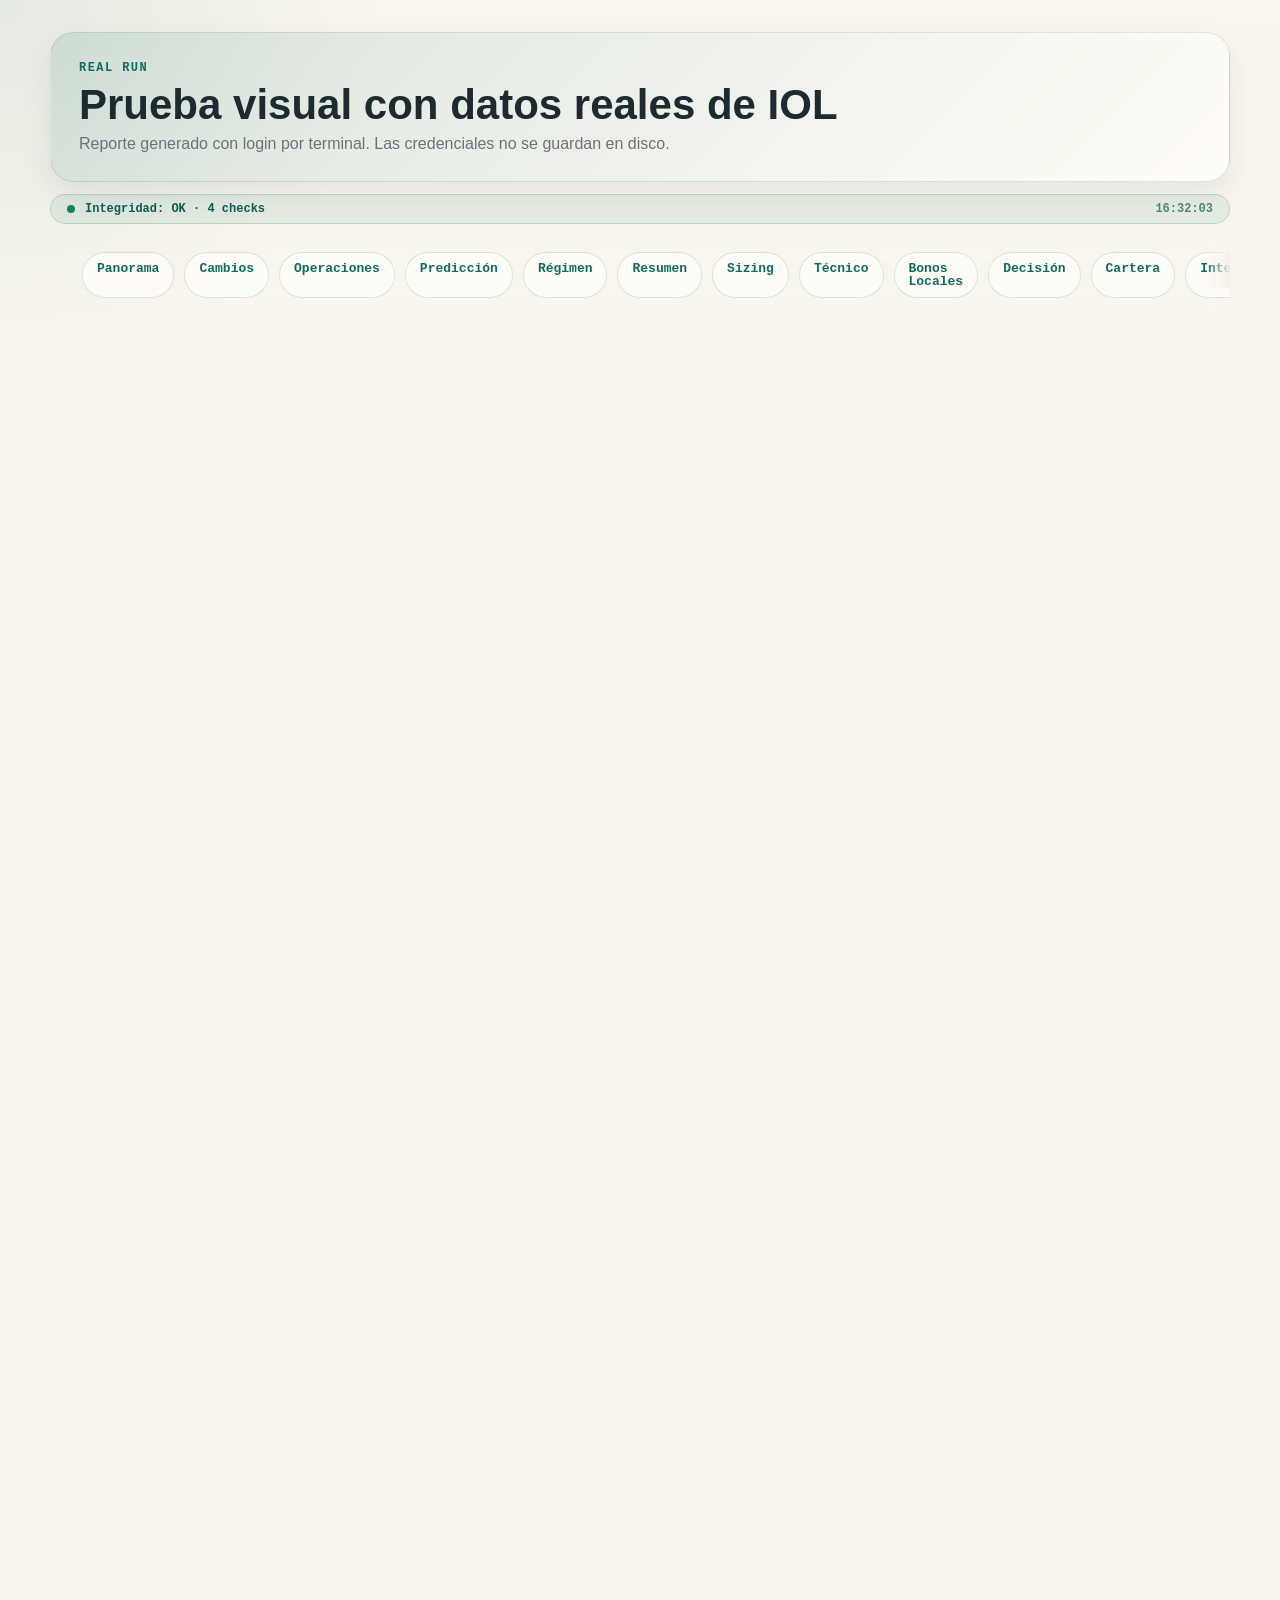
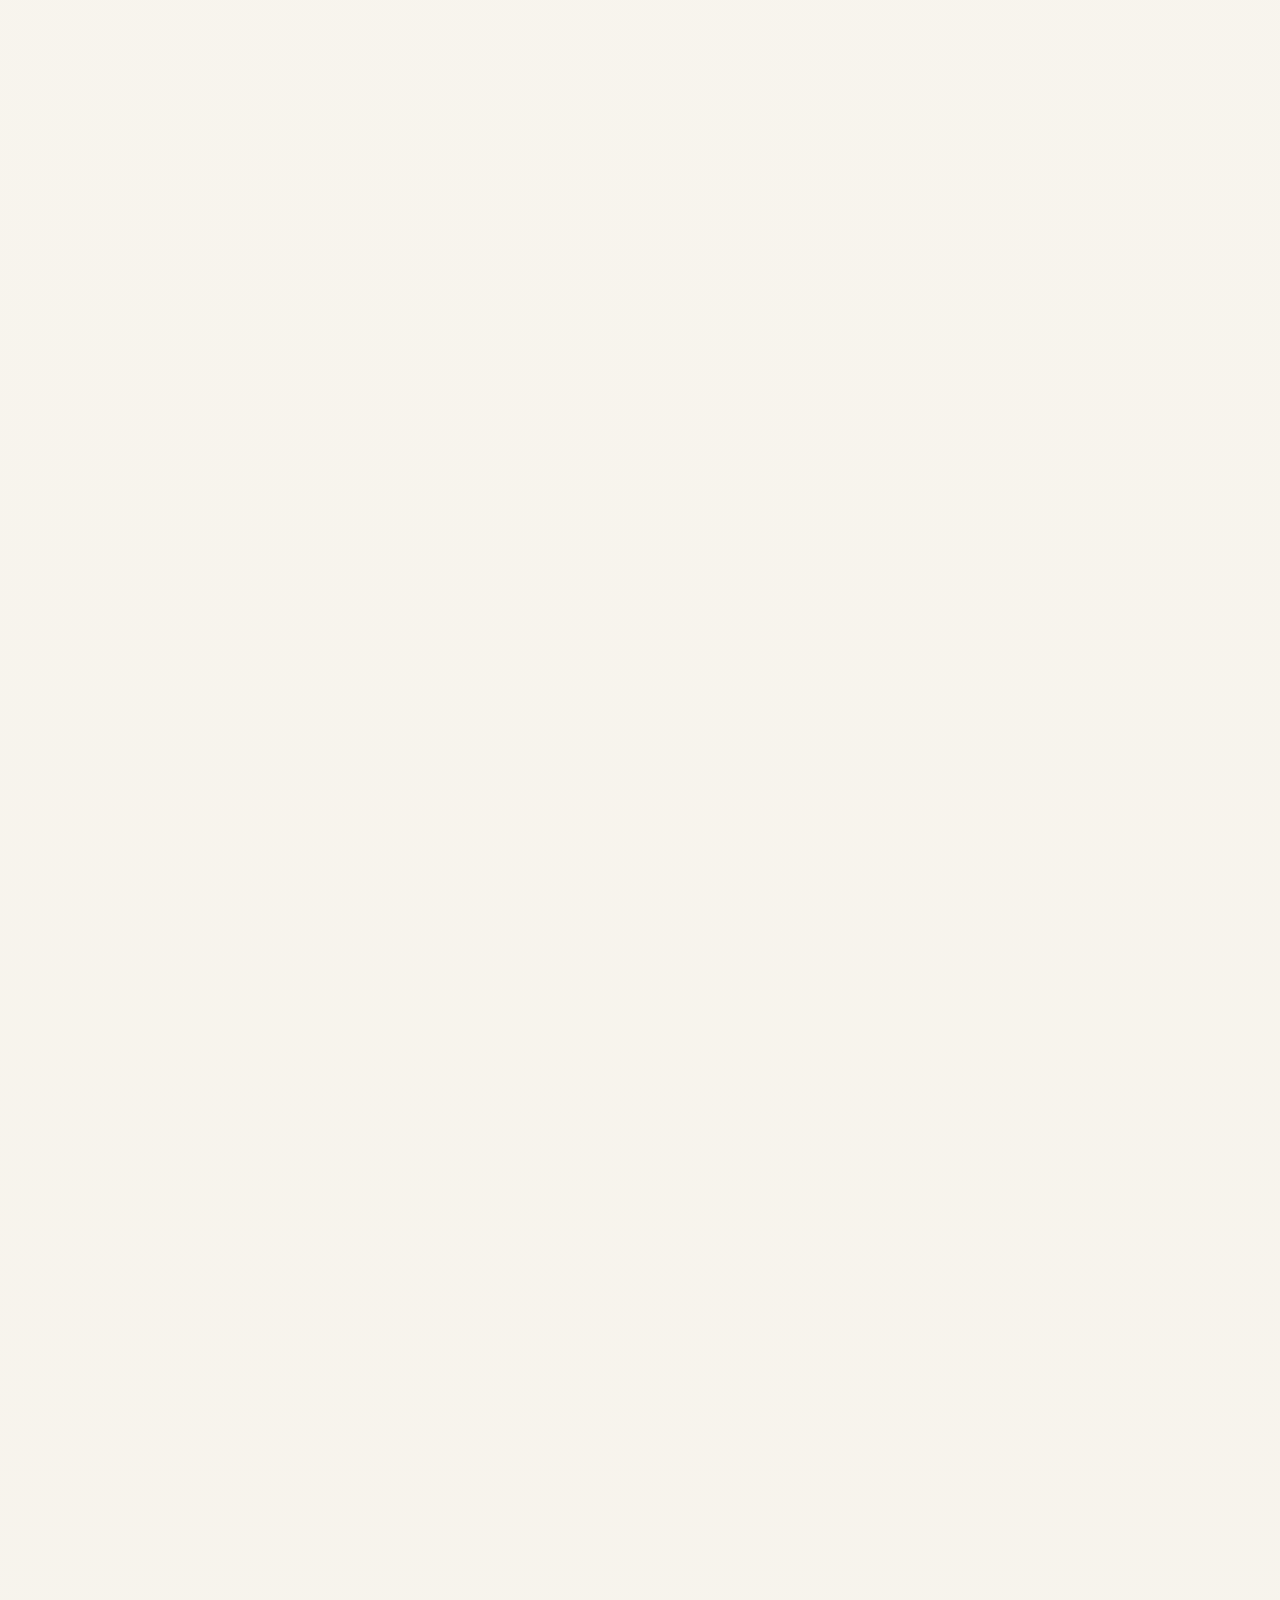
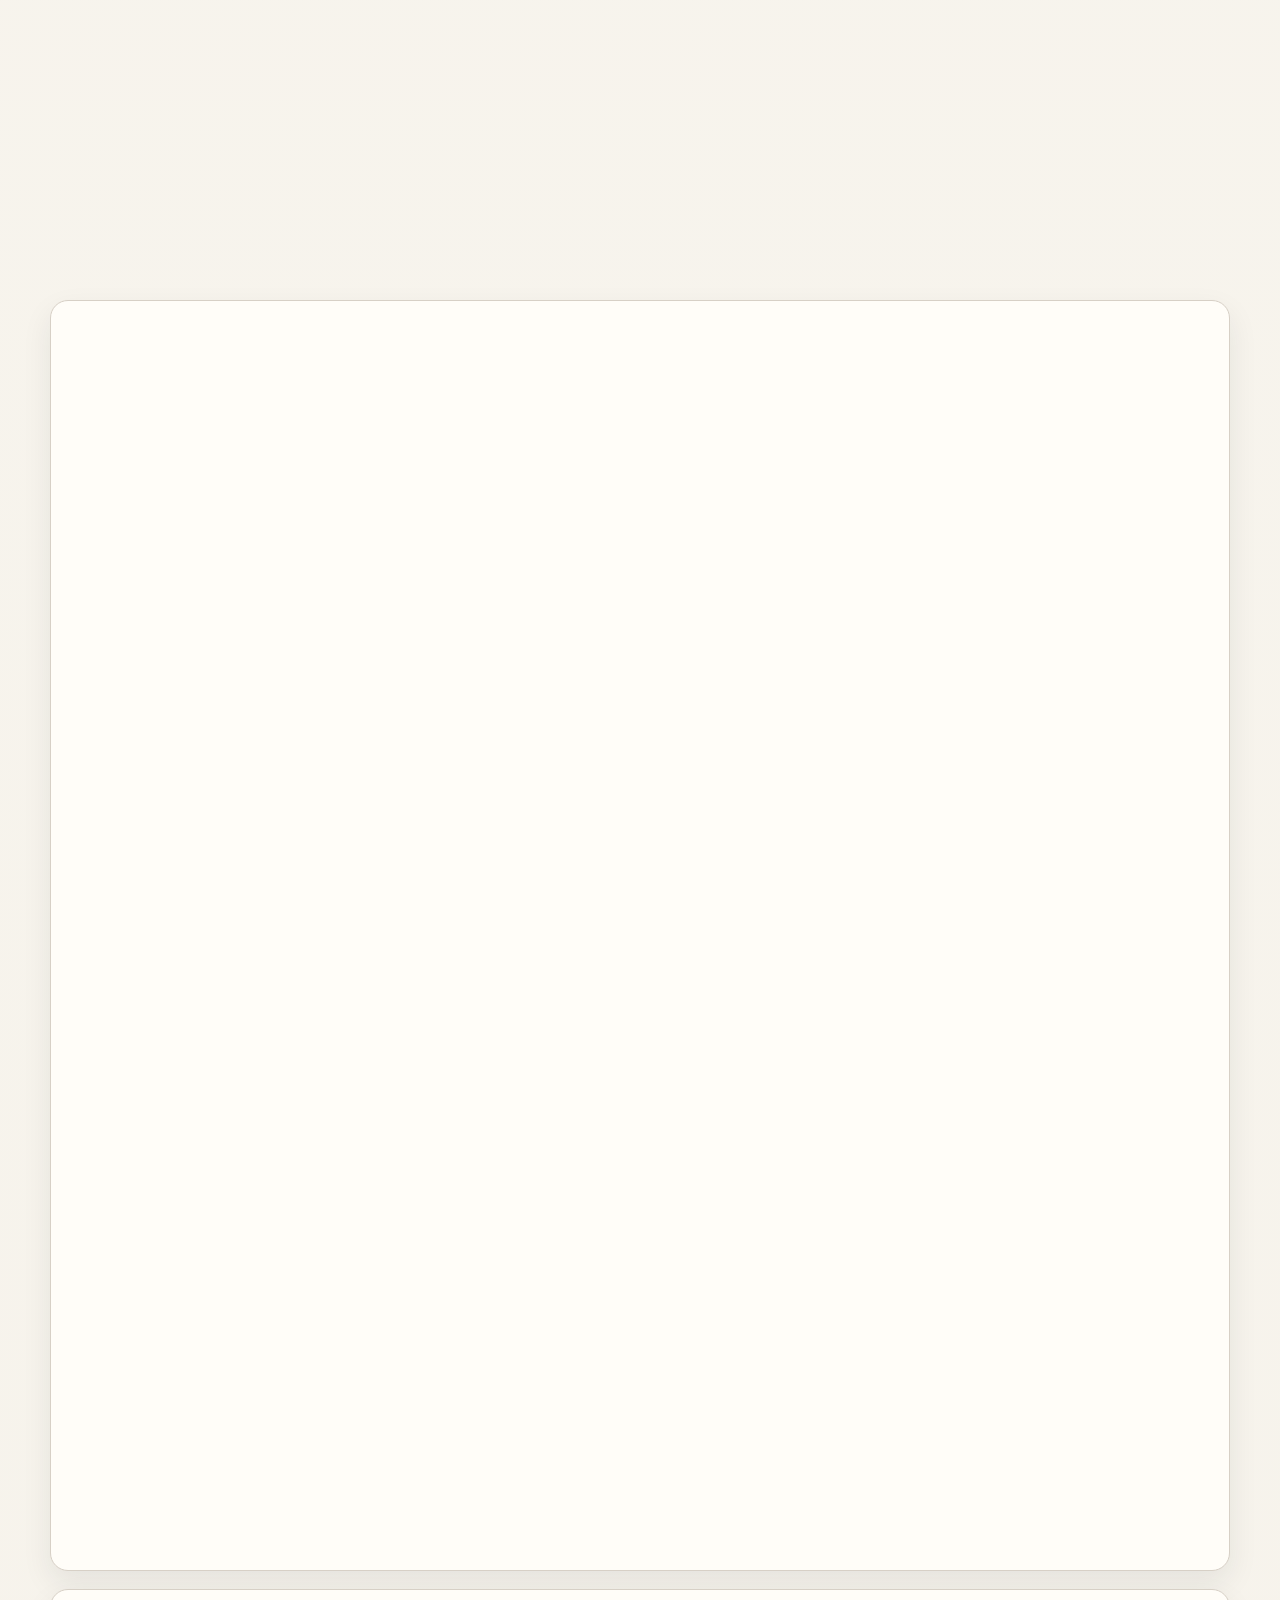
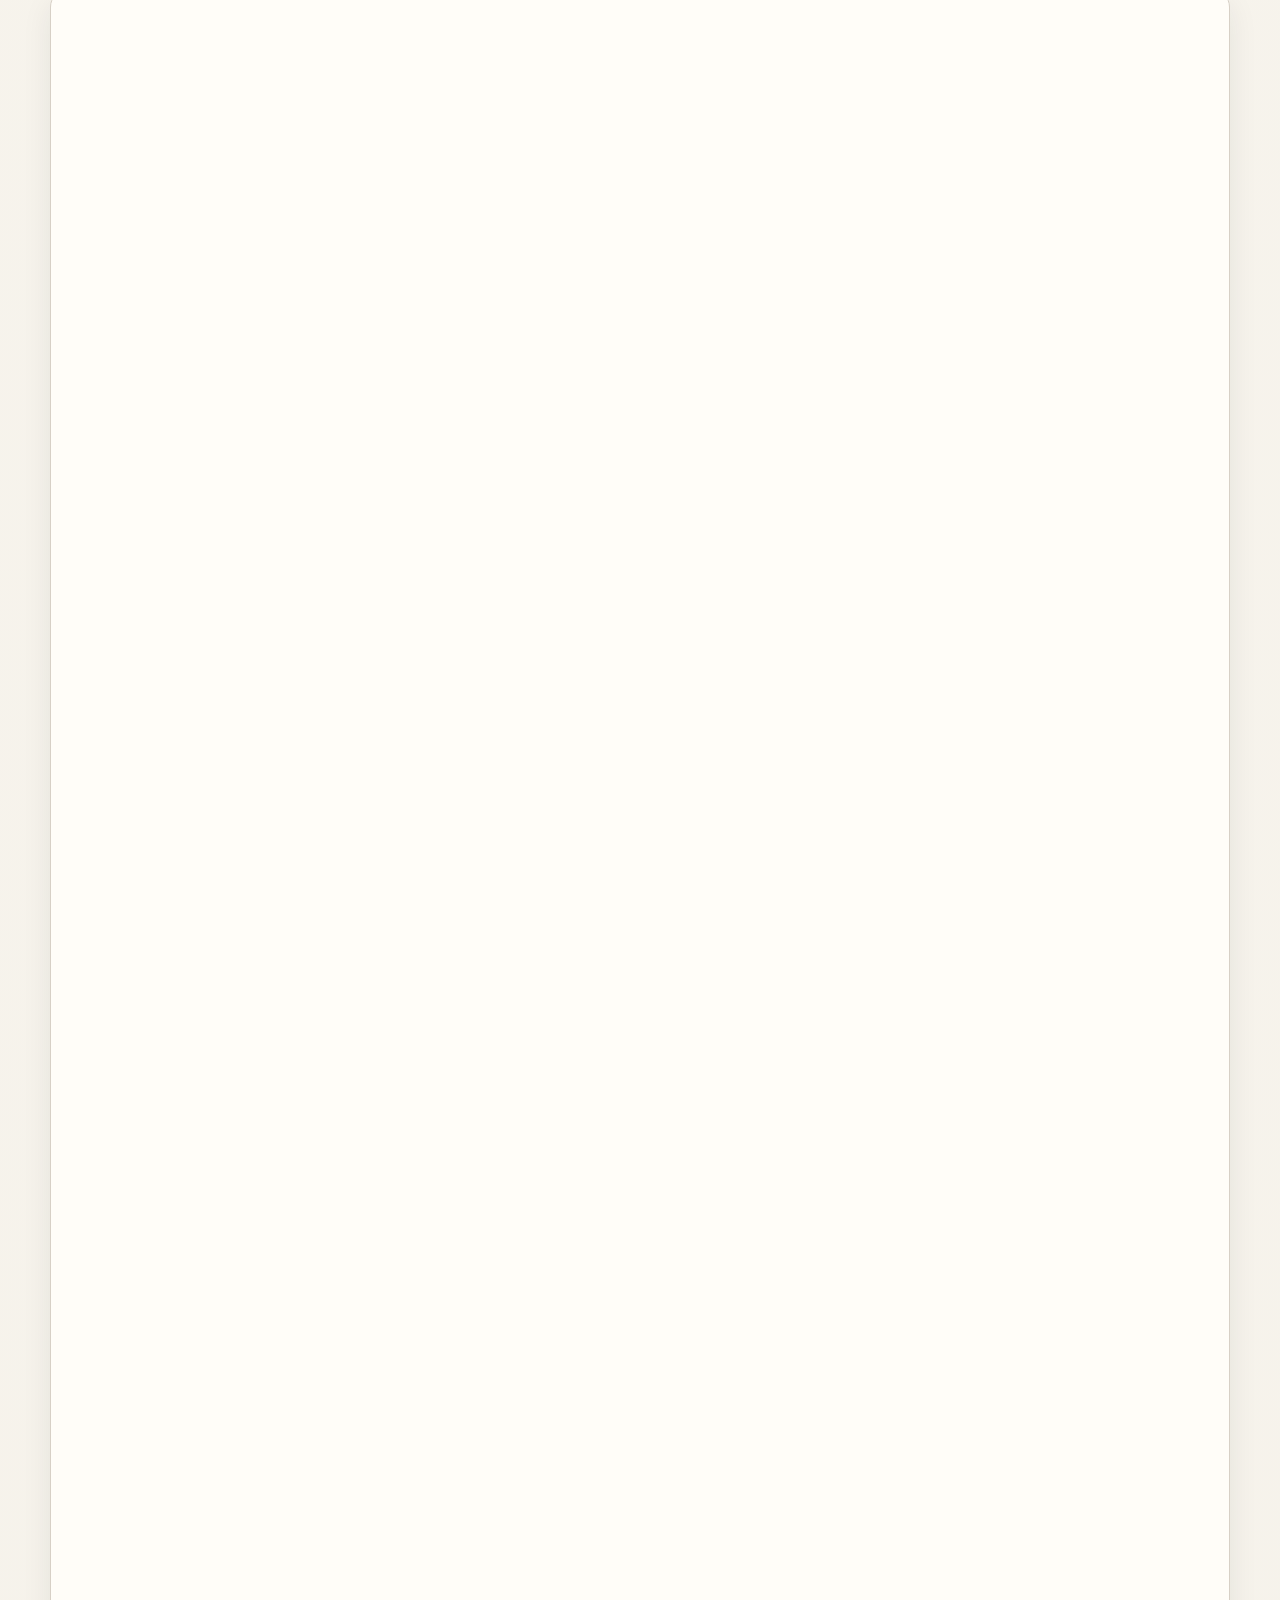
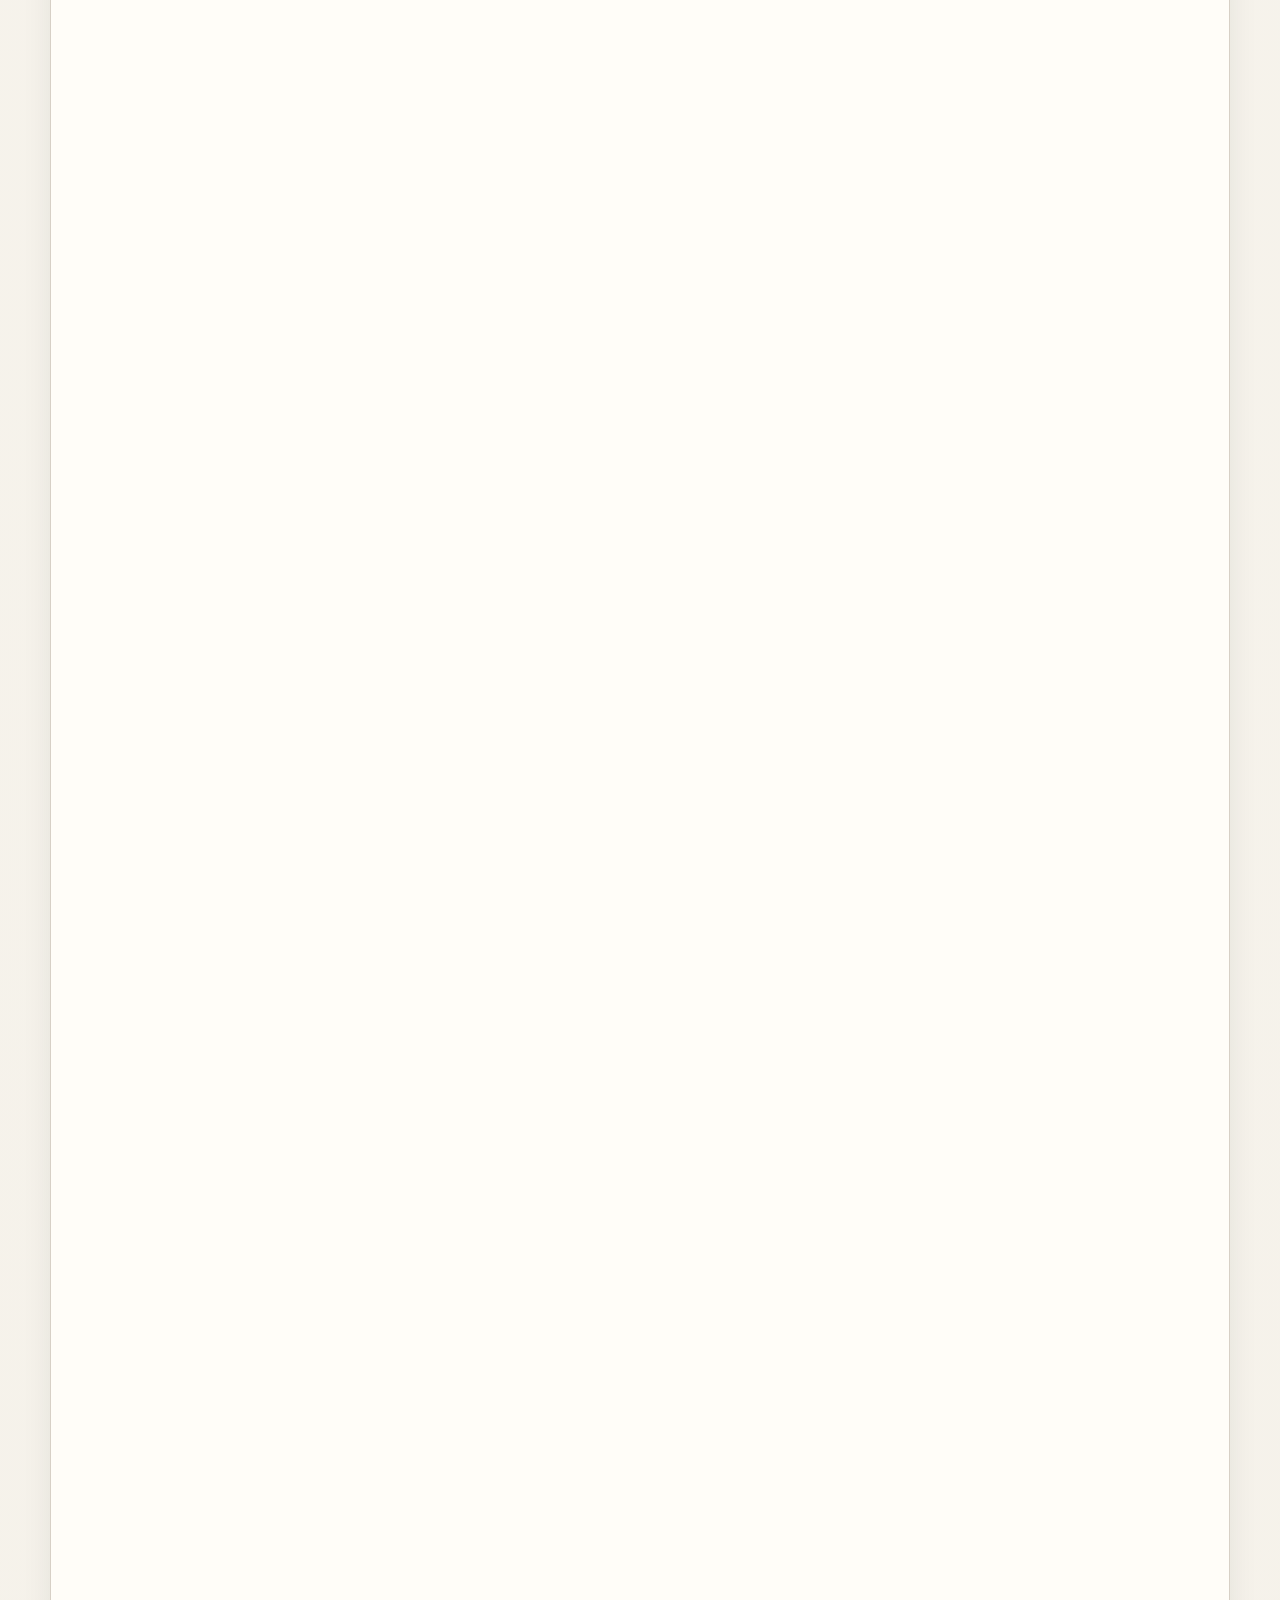
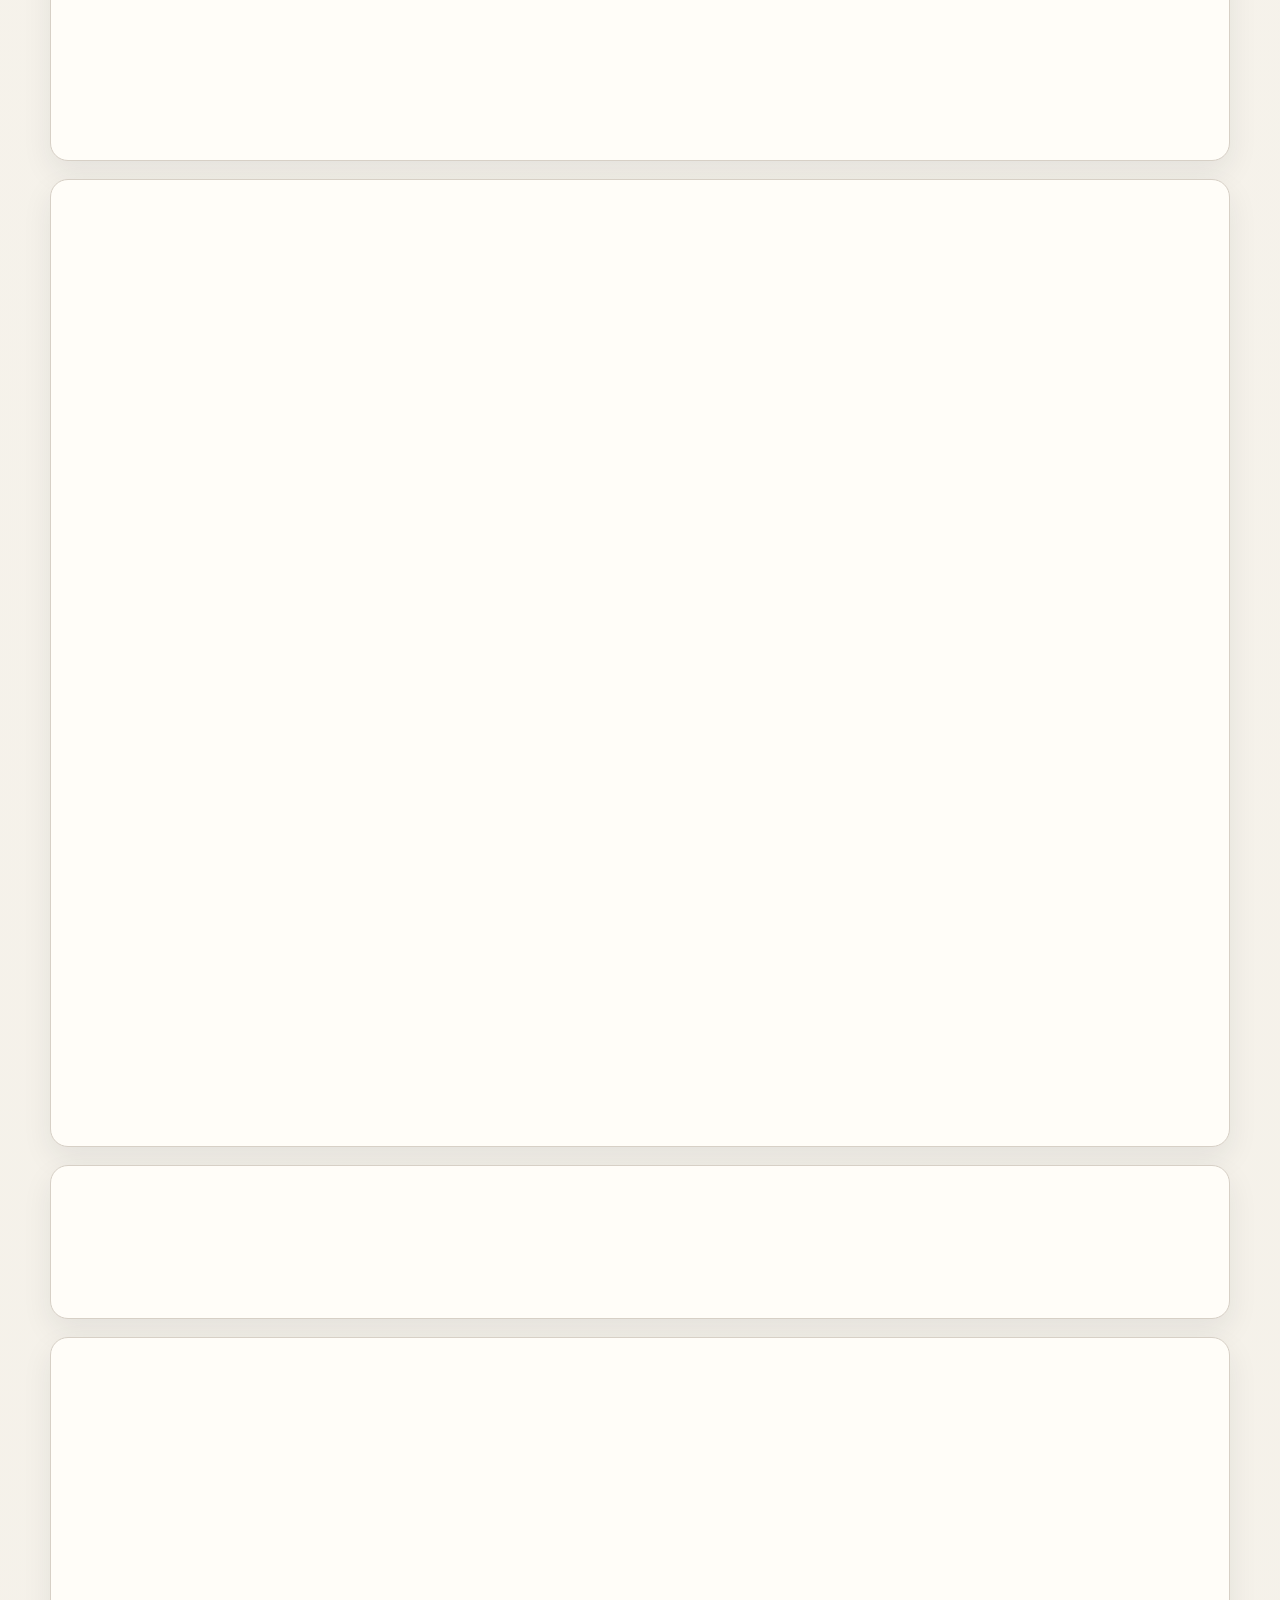
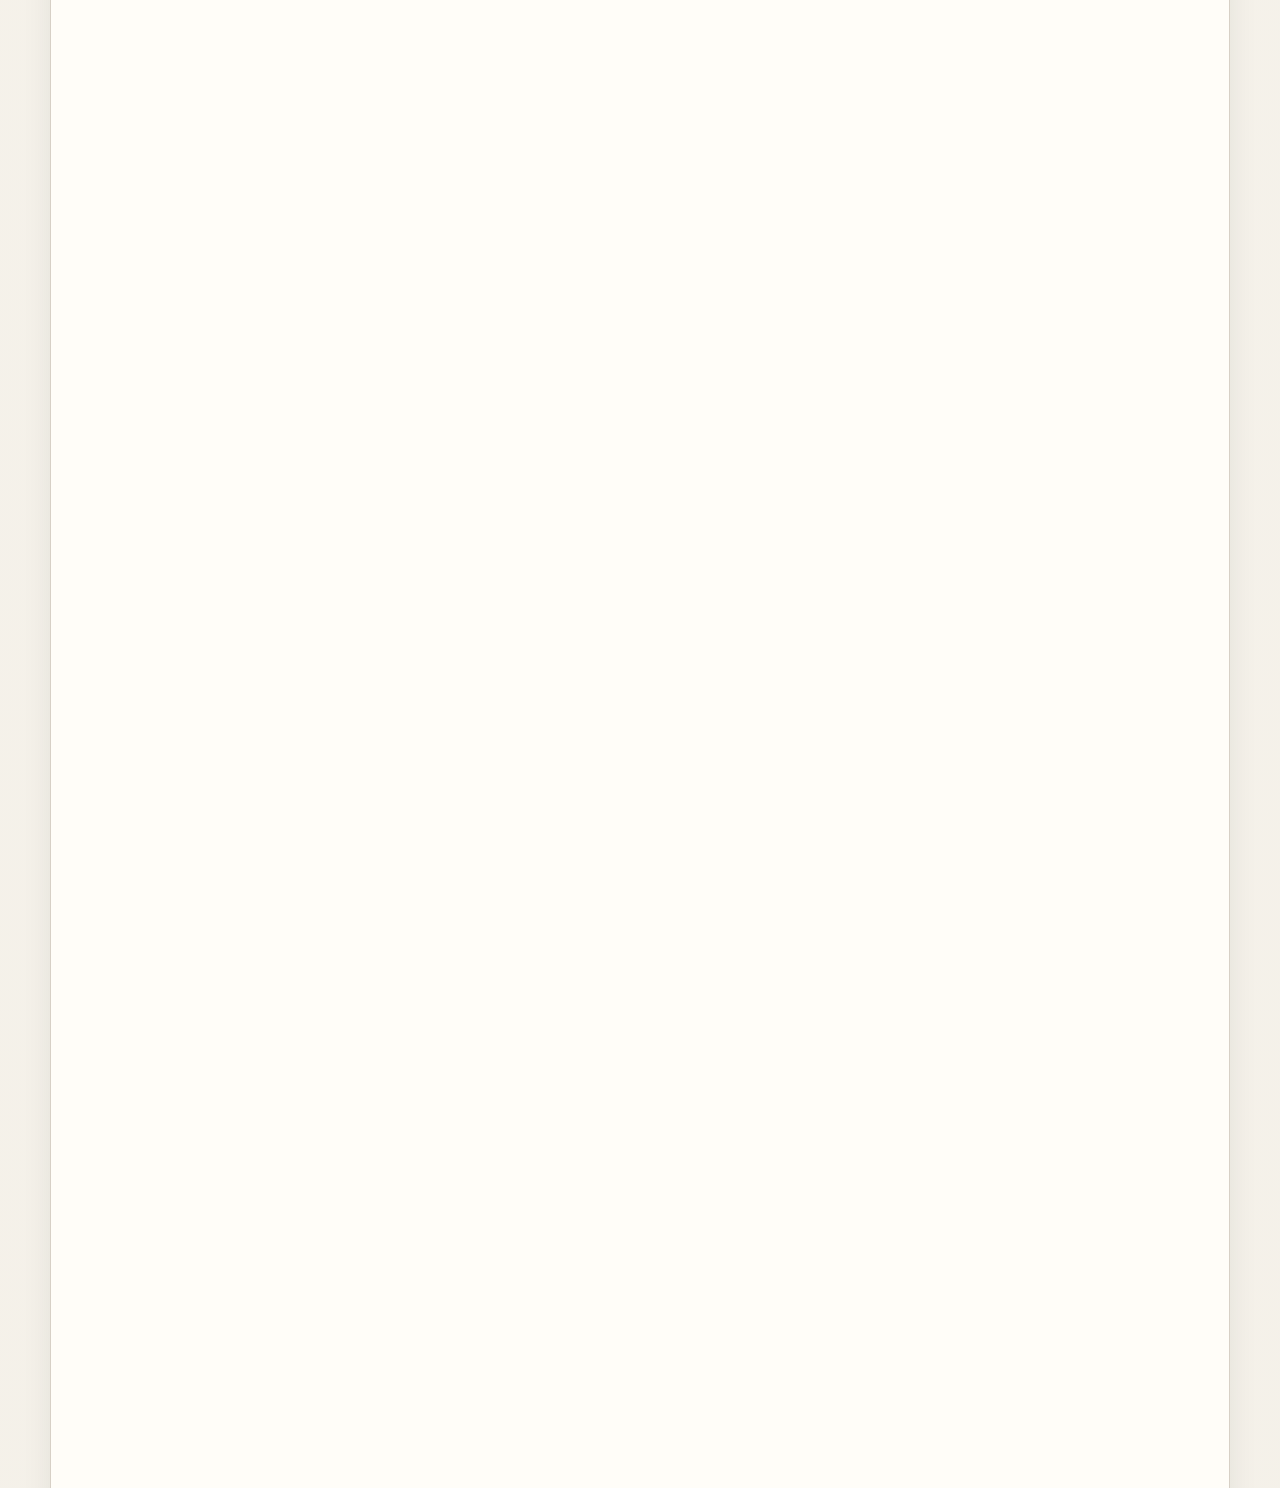
==== commit dba2ce5d: "ux(report): corregir tildes y mojibake, fix copy-sizing inline y regenerar real/smoke" ====
--- a/reports/real-report.html
+++ b/reports/real-report.html
@@ -4,7 +4,7 @@
   <meta charset="utf-8">
   <meta name="viewport" content="width=device-width, initial-scale=1">
   <title>Real Run · 2026-04-25 | Smoke Report</title>
-  <meta name="description" content="Real Run. Reporte generado 2026-04-25 15:07:11 con panorama, cambios, decisiones, cartera e integridad.">
+  <meta name="description" content="Real Run. Reporte generado 2026-04-25 16:32:03 con panorama, cambios, decisiones, cartera e integridad.">
   <link rel="stylesheet" href="styles.css">
 </head>
 <body>
@@ -17,7 +17,7 @@
       </div>
     </header>
 
-    <div class="integrity-strip integrity-ok"><span class="integrity-dot"></span><span>Integridad: <strong>OK</strong> &middot; 4 checks</span><span class="integrity-time">15:07:11</span></div>
+    <div class="integrity-strip integrity-ok"><span class="integrity-dot"></span><span>Integridad: <strong>OK</strong> &middot; 4 checks</span><span class="integrity-time">16:32:03</span></div>
     
     <nav class="quick-nav">
       <a href="#panorama">Panorama</a>
@@ -37,7 +37,7 @@
 
     
     <section class="cards cards-primary">
-      <article class="card"><span class="label">Corrida</span><strong>2026-04-25 15:07:11</strong></article>
+      <article class="card"><span class="label">Corrida</span><strong>2026-04-25 16:32:03</strong></article>
       <article class="card"><span class="label">Total ARS consolidado</span><strong>$25,137,596</strong></article>
       <article class="card"><span class="label">Liquidez broker</span><strong>$1,713</strong></article>
       <article class="card"><span class="label">MEP</span><strong>$1,439</strong></article>
@@ -52,7 +52,7 @@
       <article class="card compact"><span class="label">Total USD</span><strong>USD 17,401.95</strong></article>
       <article class="card compact"><span class="label">Ganancia</span><strong>$4,815,143</strong></article>
       <article class="card compact"><span class="label">Instrumentos</span><strong>40</strong></article>
-      <article class="card compact"><span class="label">Cobertura tecnica</span><strong>24/24</strong></article>
+      <article class="card compact"><span class="label">Cobertura técnica</span><strong>24/24</strong></article>
       <article class="card compact"><span class="label">Cobertura Finviz</span><strong>24/24</strong></article>
       <article class="card compact"><span class="label">Ratings Finviz</span><strong>17/24</strong></article>
     </section>
@@ -112,15 +112,15 @@
     
       
       <section class="action-strip compact-strip">
-        <article class="action-card buy"><span>Suben de conviccion</span><strong>1</strong></article>
-        <article class="action-card sell"><span>Bajan a reduccion</span><strong>0</strong></article>
+        <article class="action-card buy"><span>Suben de convicción</span><strong>1</strong></article>
+        <article class="action-card sell"><span>Bajan a reducción</span><strong>0</strong></article>
         <article class="action-card neutral"><span>Vuelven a monitoreo</span><strong>1</strong></article>
       </section>
     
       <div class="focus-columns">
         <div>
-          <h3>Cambios de accion</h3>
-          <div class="focus-list tone-neutral"><article class="focus-item item-buy"><div class="focus-top"><strong>MSFT</strong><span class="badge badge-buy">Refuerzo</span></div><div class="focus-title">Sube de conviccion</div><div class="focus-detail">Antes: Mantener / Neutral. Ahora: Refuerzo. Δ score +0.048. Refuerzo growth por peso bajo, ROE alto y margen alto.</div></article><article class="focus-item"><div class="focus-top"><strong>XLV</strong><span class="badge badge-neutral">Mantener / Neutral</span></div><div class="focus-title">Vuelve a monitoreo desde refuerzo</div><div class="focus-detail">Antes: Refuerzo. Ahora: Mantener / Neutral. Δ score -0.040. ETF sectorial en monitoreo: conviven peso bajo, beta controlada y beta favorable, pero pesan momentum debil y tecnico...</div></article></div>
+          <h3>Cambios de acción</h3>
+          <div class="focus-list tone-neutral"><article class="focus-item item-buy"><div class="focus-top"><strong>MSFT</strong><span class="badge badge-buy">Refuerzo</span></div><div class="focus-title">Sube de convicción</div><div class="focus-detail">Antes: Mantener / Neutral. Ahora: Refuerzo. Δ score +0.048. Refuerzo growth por peso bajo, ROE alto y margen alto.</div></article><article class="focus-item"><div class="focus-top"><strong>XLV</strong><span class="badge badge-neutral">Mantener / Neutral</span></div><div class="focus-title">Vuelve a monitoreo desde refuerzo</div><div class="focus-detail">Antes: Refuerzo. Ahora: Mantener / Neutral. Δ score -0.040. ETF sectorial en monitoreo: conviven peso bajo, beta controlada y beta favorable, pero pesan momentum debil y tecnico...</div></article></div>
         </div>
         <div>
           <h3>Observaciones de cobertura</h3>
@@ -133,7 +133,7 @@
             <article class="focus-item">
               <div class="focus-top"><strong>Técnico</strong></div>
               <div class="focus-title">24/24 con overlay</div>
-              <div class="focus-detail">Cobertura tecnica efectiva para la lectura de tendencia y momentum.</div>
+              <div class="focus-detail">Cobertura técnica efectiva para la lectura de tendencia y momentum.</div>
             </article>
           </div>
         </div>
@@ -196,7 +196,7 @@
           <div class="focus-list tone-neutral"><article class="focus-item"><div class="focus-top"><strong>LOMA</strong><span class="badge badge-neutral">NEUTRAL</span></div><div class="focus-title">Confianza 12.20%</div><div class="focus-detail"><span style="display:inline-flex;flex-wrap:wrap;gap:4px;align-items:center"><span style="font-size:10px;color:var(--muted);margin-right:1px">RSI</span><span class="sig sig-neu">○</span><span style="font-size:10px;color:var(--muted);margin-right:1px">m20</span><span class="sig sig-neu">○</span><span style="font-size:10px;color:var(--muted);margin-right:1px">m60</span><span class="sig sig-neu">○</span><span style="font-size:10px;color:var(--muted);margin-right:1px">SMA</span><span class="sig sig-neu">○</span><span style="font-size:10px;color:var(--muted);margin-right:1px">Sc</span><span class="sig sig-neu">○</span><span style="font-size:10px;color:var(--muted);margin-right:1px">Rg</span><span class="sig sig-neg">−</span><span style="font-size:10px;color:var(--muted);margin-right:1px">ADX</span><span class="sig sig-neu">○</span><span style="font-size:10px;color:var(--muted);margin-right:1px">rVol</span><span class="sig sig-neu">○</span></span></div></article><article class="focus-item"><div class="focus-top"><strong>PAMP</strong><span class="badge badge-neutral">NEUTRAL</span></div><div class="focus-title">Confianza 12.20%</div><div class="focus-detail"><span style="display:inline-flex;flex-wrap:wrap;gap:4px;align-items:center"><span style="font-size:10px;color:var(--muted);margin-right:1px">RSI</span><span class="sig sig-neu">○</span><span style="font-size:10px;color:var(--muted);margin-right:1px">m20</span><span class="sig sig-neu">○</span><span style="font-size:10px;color:var(--muted);margin-right:1px">m60</span><span class="sig sig-neu">○</span><span style="font-size:10px;color:var(--muted);margin-right:1px">SMA</span><span class="sig sig-neu">○</span><span style="font-size:10px;color:var(--muted);margin-right:1px">Sc</span><span class="sig sig-neu">○</span><span style="font-size:10px;color:var(--muted);margin-right:1px">Rg</span><span class="sig sig-neg">−</span><span style="font-size:10px;color:var(--muted);margin-right:1px">ADX</span><span class="sig sig-neu">○</span><span style="font-size:10px;color:var(--muted);margin-right:1px">rVol</span><span class="sig sig-neu">○</span></span></div></article><article class="focus-item"><div class="focus-top"><strong>TECO2</strong><span class="badge badge-neutral">NEUTRAL</span></div><div class="focus-title">Confianza 12.20%</div><div class="focus-detail"><span style="display:inline-flex;flex-wrap:wrap;gap:4px;align-items:center"><span style="font-size:10px;color:var(--muted);margin-right:1px">RSI</span><span class="sig sig-neu">○</span><span style="font-size:10px;color:var(--muted);margin-right:1px">m20</span><span class="sig sig-neu">○</span><span style="font-size:10px;color:var(--muted);margin-right:1px">m60</span><span class="sig sig-neu">○</span><span style="font-size:10px;color:var(--muted);margin-right:1px">SMA</span><span class="sig sig-neu">○</span><span style="font-size:10px;color:var(--muted);margin-right:1px">Sc</span><span class="sig sig-neu">○</span><span style="font-size:10px;color:var(--muted);margin-right:1px">Rg</span><span class="sig sig-neg">−</span><span style="font-size:10px;color:var(--muted);margin-right:1px">ADX</span><span class="sig sig-neu">○</span><span style="font-size:10px;color:var(--muted);margin-right:1px">rVol</span><span class="sig sig-neu">○</span></span></div></article></div>
         </div>
       </div>
-      <details class="collapsible compact-collapsible"><summary>Ver tabla completa de prediccion</summary><div class="collapsible-body"><div class="table-wrap"><table class="signal-table"><thead><tr><th>ticker</th><th>dir</th><th>conf</th><th class="sig-th" title="rsi">RSI</th><th class="sig-th" title="momentum_20d">m20</th><th class="sig-th" title="momentum_60d">m60</th><th class="sig-th" title="sma_trend">SMA</th><th class="sig-th" title="score_unificado">Sc</th><th class="sig-th" title="market_regime">Rg</th><th class="sig-th" title="adx">ADX</th><th class="sig-th" title="relative_volume">rVol</th><th>accion</th><th>outcome</th></tr></thead><tbody><tr><td><strong>VIST</strong></td><td>up</td><td><span style="color:#b07e0f;font-size:10px;font-weight:600;margin-right:3px">media</span>22.36%</td><td><span class="sig sig-neu">○</span></td><td><span class="sig sig-neu">○</span></td><td><span class="sig sig-pos">+</span></td><td><span class="sig sig-pos">+</span></td><td><span class="sig sig-pos">+</span></td><td><span class="sig sig-neu">○</span></td><td><span class="sig sig-neu">○</span></td><td><span class="sig sig-neu">○</span></td><td>Refuerzo</td><td>2026-05-01</td></tr><tr><td><strong>CRM</strong></td><td>down</td><td><span style="color:#8a9ba8;font-size:10px;font-weight:600;margin-right:3px">baja</span>12.56%</td><td><span class="sig sig-neu">○</span></td><td><span class="sig sig-neg">−</span></td><td><span class="sig sig-neg">−</span></td><td><span class="sig sig-neg">−</span></td><td><span class="sig sig-neu">○</span></td><td><span class="sig sig-neu">○</span></td><td><span class="sig sig-neu">○</span></td><td><span class="sig sig-neu">○</span></td><td>Mantener / Neutral</td><td>2026-05-01</td></tr><tr><td><strong>LOMA</strong></td><td>neutral</td><td><span style="color:#8a9ba8;font-size:10px;font-weight:600;margin-right:3px">baja</span>12.20%</td><td><span class="sig sig-neu">○</span></td><td><span class="sig sig-neu">○</span></td><td><span class="sig sig-neu">○</span></td><td><span class="sig sig-neu">○</span></td><td><span class="sig sig-neu">○</span></td><td><span class="sig sig-neg">−</span></td><td><span class="sig sig-neu">○</span></td><td><span class="sig sig-neu">○</span></td><td>Mantener / Neutral</td><td>2026-05-01</td></tr><tr><td><strong>PAMP</strong></td><td>neutral</td><td><span style="color:#8a9ba8;font-size:10px;font-weight:600;margin-right:3px">baja</span>12.20%</td><td><span class="sig sig-neu">○</span></td><td><span class="sig sig-neu">○</span></td><td><span class="sig sig-neu">○</span></td><td><span class="sig sig-neu">○</span></td><td><span class="sig sig-neu">○</span></td><td><span class="sig sig-neg">−</span></td><td><span class="sig sig-neu">○</span></td><td><span class="sig sig-neu">○</span></td><td>Mantener / Neutral</td><td>2026-05-01</td></tr><tr><td><strong>TECO2</strong></td><td>neutral</td><td><span style="color:#8a9ba8;font-size:10px;font-weight:600;margin-right:3px">baja</span>12.20%</td><td><span class="sig sig-neu">○</span></td><td><span class="sig sig-neu">○</span></td><td><span class="sig sig-neu">○</span></td><td><span class="sig sig-neu">○</span></td><td><span class="sig sig-neu">○</span></td><td><span class="sig sig-neg">−</span></td><td><span class="sig sig-neu">○</span></td><td><span class="sig sig-neu">○</span></td><td>Mantener / Neutral</td><td>2026-05-01</td></tr><tr><td><strong>AMD</strong></td><td>up</td><td><span style="color:#8a9ba8;font-size:10px;font-weight:600;margin-right:3px">baja</span>10.65%</td><td><span class="sig sig-neg">−</span></td><td><span class="sig sig-pos">+</span></td><td><span class="sig sig-pos">+</span></td><td><span class="sig sig-pos">+</span></td><td><span class="sig sig-pos">+</span></td><td><span class="sig sig-neu">○</span></td><td><span class="sig sig-pos">+</span></td><td><span class="sig sig-pos">+</span></td><td>Mantener / Neutral</td><td>2026-05-01</td></tr><tr><td><strong>NEM</strong></td><td>up</td><td><span style="color:#8a9ba8;font-size:10px;font-weight:600;margin-right:3px">baja</span>8.40%</td><td><span class="sig sig-neg">−</span></td><td><span class="sig sig-pos">+</span></td><td><span class="sig sig-neg">−</span></td><td><span class="sig sig-pos">+</span></td><td><span class="sig sig-pos">+</span></td><td><span class="sig sig-neu">○</span></td><td><span class="sig sig-neu">○</span></td><td><span class="sig sig-neu">○</span></td><td>Refuerzo</td><td>2026-05-01</td></tr><tr><td><strong>GOOGL</strong></td><td>up</td><td><span style="color:#8a9ba8;font-size:10px;font-weight:600;margin-right:3px">baja</span>7.64%</td><td><span class="sig sig-neg">−</span></td><td><span class="sig sig-pos">+</span></td><td><span class="sig sig-neu">○</span></td><td><span class="sig sig-pos">+</span></td><td><span class="sig sig-pos">+</span></td><td><span class="sig sig-neu">○</span></td><td><span class="sig sig-pos">+</span></td><td><span class="sig sig-neu">○</span></td><td>Refuerzo</td><td>2026-05-01</td></tr><tr><td><strong>AAPL</strong></td><td>up</td><td><span style="color:#8a9ba8;font-size:10px;font-weight:600;margin-right:3px">baja</span>7.15%</td><td><span class="sig sig-neg">−</span></td><td><span class="sig sig-pos">+</span></td><td><span class="sig sig-neu">○</span></td><td><span class="sig sig-pos">+</span></td><td><span class="sig sig-neu">○</span></td><td><span class="sig sig-neu">○</span></td><td><span class="sig sig-neu">○</span></td><td><span class="sig sig-neu">○</span></td><td>Mantener / Neutral</td><td>2026-05-01</td></tr><tr><td><strong>XLU</strong></td><td>up</td><td><span style="color:#8a9ba8;font-size:10px;font-weight:600;margin-right:3px">baja</span>6.76%</td><td><span class="sig sig-neu">○</span></td><td><span class="sig sig-neu">○</span></td><td><span class="sig sig-pos">+</span></td><td><span class="sig sig-pos">+</span></td><td><span class="sig sig-pos">+</span></td><td><span class="sig sig-neu">○</span></td><td><span class="sig sig-neu">○</span></td><td><span class="sig sig-neu">○</span></td><td>Refuerzo</td><td>2026-05-01</td></tr><tr><td><strong>KO</strong></td><td>neutral</td><td><span style="color:#8a9ba8;font-size:10px;font-weight:600;margin-right:3px">baja</span>6.08%</td><td><span class="sig sig-neu">○</span></td><td><span class="sig sig-neu">○</span></td><td><span class="sig sig-neu">○</span></td><td><span class="sig sig-neu">○</span></td><td><span class="sig sig-pos">+</span></td><td><span class="sig sig-neu">○</span></td><td><span class="sig sig-neu">○</span></td><td><span class="sig sig-neu">○</span></td><td>⚠ Refuerzo</td><td>2026-05-01</td></tr><tr><td><strong>EEM</strong></td><td>up</td><td><span style="color:#8a9ba8;font-size:10px;font-weight:600;margin-right:3px">baja</span>6.00%</td><td><span class="sig sig-neg">−</span></td><td><span class="sig sig-pos">+</span></td><td><span class="sig sig-neu">○</span></td><td><span class="sig sig-pos">+</span></td><td><span class="sig sig-pos">+</span></td><td><span class="sig sig-neu">○</span></td><td><span class="sig sig-neu">○</span></td><td><span class="sig sig-neu">○</span></td><td>Mantener / Neutral</td><td>2026-05-01</td></tr><tr><td><strong>EWZ</strong></td><td>neutral</td><td><span style="color:#8a9ba8;font-size:10px;font-weight:600;margin-right:3px">baja</span>4.78%</td><td><span class="sig sig-neg">−</span></td><td><span class="sig sig-pos">+</span></td><td><span class="sig sig-neu">○</span></td><td><span class="sig sig-pos">+</span></td><td><span class="sig sig-neu">○</span></td><td><span class="sig sig-neu">○</span></td><td><span class="sig sig-neu">○</span></td><td><span class="sig sig-neu">○</span></td><td>Mantener / Neutral</td><td>2026-05-01</td></tr><tr><td><strong>NVDA</strong></td><td>up</td><td><span style="color:#8a9ba8;font-size:10px;font-weight:600;margin-right:3px">baja</span>4.22%</td><td><span class="sig sig-neg">−</span></td><td><span class="sig sig-pos">+</span></td><td><span class="sig sig-pos">+</span></td><td><span class="sig sig-pos">+</span></td><td><span class="sig sig-pos">+</span></td><td><span class="sig sig-neu">○</span></td><td><span class="sig sig-pos">+</span></td><td><span class="sig sig-neu">○</span></td><td>Mantener / Neutral</td><td>2026-05-01</td></tr><tr><td><strong>IEUR</strong></td><td>neutral</td><td><span style="color:#8a9ba8;font-size:10px;font-weight:600;margin-right:3px">baja</span>4.12%</td><td><span class="sig sig-neg">−</span></td><td><span class="sig sig-pos">+</span></td><td><span class="sig sig-neu">○</span></td><td><span class="sig sig-pos">+</span></td><td><span class="sig sig-neu">○</span></td><td><span class="sig sig-neu">○</span></td><td><span class="sig sig-neu">○</span></td><td><span class="sig sig-neu">○</span></td><td>Mantener / Neutral</td><td>2026-05-01</td></tr><tr><td><strong>AMZN</strong></td><td>neutral</td><td><span style="color:#8a9ba8;font-size:10px;font-weight:600;margin-right:3px">baja</span>3.53%</td><td><span class="sig sig-neg">−</span></td><td><span class="sig sig-pos">+</span></td><td><span class="sig sig-pos">+</span></td><td><span class="sig sig-pos">+</span></td><td><span class="sig sig-neu">○</span></td><td><span class="sig sig-neu">○</span></td><td><span class="sig sig-pos">+</span></td><td><span class="sig sig-neu">○</span></td><td>Mantener / Neutral</td><td>2026-05-01</td></tr><tr><td><strong>DIA</strong></td><td>neutral</td><td><span style="color:#8a9ba8;font-size:10px;font-weight:600;margin-right:3px">baja</span>3.15%</td><td><span class="sig sig-neg">−</span></td><td><span class="sig sig-pos">+</span></td><td><span class="sig sig-neu">○</span></td><td><span class="sig sig-pos">+</span></td><td><span class="sig sig-pos">+</span></td><td><span class="sig sig-neu">○</span></td><td><span class="sig sig-pos">+</span></td><td><span class="sig sig-neu">○</span></td><td>Mantener / Neutral</td><td>2026-05-01</td></tr><tr><td><strong>SPY</strong></td><td>neutral</td><td><span style="color:#8a9ba8;font-size:10px;font-weight:600;margin-right:3px">baja</span>2.55%</td><td><span class="sig sig-neg">−</span></td><td><span class="sig sig-pos">+</span></td><td><span class="sig sig-neu">○</span></td><td><span class="sig sig-pos">+</span></td><td><span class="sig sig-neu">○</span></td><td><span class="sig sig-neu">○</span></td><td><span class="sig sig-pos">+</span></td><td><span class="sig sig-neu">○</span></td><td>Mantener / Neutral</td><td>2026-05-01</td></tr><tr><td><strong>DISN</strong></td><td>neutral</td><td><span style="color:#8a9ba8;font-size:10px;font-weight:600;margin-right:3px">baja</span>2.14%</td><td><span class="sig sig-neg">−</span></td><td><span class="sig sig-pos">+</span></td><td><span class="sig sig-neg">−</span></td><td><span class="sig sig-pos">+</span></td><td><span class="sig sig-neu">○</span></td><td><span class="sig sig-neu">○</span></td><td><span class="sig sig-pos">+</span></td><td><span class="sig sig-neu">○</span></td><td>Mantener / Neutral</td><td>2026-05-01</td></tr><tr><td><strong>MSFT</strong></td><td>neutral</td><td><span style="color:#8a9ba8;font-size:10px;font-weight:600;margin-right:3px">baja</span>1.29%</td><td><span class="sig sig-neg">−</span></td><td><span class="sig sig-pos">+</span></td><td><span class="sig sig-neg">−</span></td><td><span class="sig sig-pos">+</span></td><td><span class="sig sig-pos">+</span></td><td><span class="sig sig-neu">○</span></td><td><span class="sig sig-pos">+</span></td><td><span class="sig sig-neu">○</span></td><td>⚠ Refuerzo</td><td>2026-05-01</td></tr><tr><td><strong>GD30</strong></td><td>neutral</td><td><span style="color:#8a9ba8;font-size:10px;font-weight:600;margin-right:3px">baja</span>1.21%</td><td><span class="sig sig-neu">○</span></td><td><span class="sig sig-neu">○</span></td><td><span class="sig sig-neu">○</span></td><td><span class="sig sig-neu">○</span></td><td><span class="sig sig-neg">−</span></td><td><span class="sig sig-neu">○</span></td><td><span class="sig sig-neu">○</span></td><td><span class="sig sig-neu">○</span></td><td>Mantener / Neutral</td><td>2026-05-01</td></tr><tr><td><strong>T</strong></td><td>neutral</td><td><span style="color:#8a9ba8;font-size:10px;font-weight:600;margin-right:3px">baja</span>1.17%</td><td><span class="sig sig-pos">+</span></td><td><span class="sig sig-neg">−</span></td><td><span class="sig sig-pos">+</span></td><td><span class="sig sig-neg">−</span></td><td><span class="sig sig-neu">○</span></td><td><span class="sig sig-neu">○</span></td><td><span class="sig sig-neg">−</span></td><td><span class="sig sig-neu">○</span></td><td>Mantener / Neutral</td><td>2026-05-01</td></tr><tr><td><strong>MELI</strong></td><td>neutral</td><td><span style="color:#8a9ba8;font-size:10px;font-weight:600;margin-right:3px">baja</span>0.20%</td><td><span class="sig sig-neg">−</span></td><td><span class="sig sig-pos">+</span></td><td><span class="sig sig-neg">−</span></td><td><span class="sig sig-pos">+</span></td><td><span class="sig sig-neg">−</span></td><td><span class="sig sig-neu">○</span></td><td><span class="sig sig-neu">○</span></td><td><span class="sig sig-neu">○</span></td><td>⚠ Reducir</td><td>2026-05-01</td></tr><tr><td><strong>BRKB</strong></td><td>neutral</td><td><span style="color:#8a9ba8;font-size:10px;font-weight:600;margin-right:3px">baja</span>0.20%</td><td><span class="sig sig-pos">+</span></td><td><span class="sig sig-neu">○</span></td><td><span class="sig sig-neu">○</span></td><td><span class="sig sig-neg">−</span></td><td><span class="sig sig-pos">+</span></td><td><span class="sig sig-neu">○</span></td><td><span class="sig sig-neu">○</span></td><td><span class="sig sig-neu">○</span></td><td>Mantener / Neutral</td><td>2026-05-01</td></tr><tr><td><strong>V</strong></td><td>neutral</td><td><span style="color:#8a9ba8;font-size:10px;font-weight:600;margin-right:3px">baja</span>0.02%</td><td><span class="sig sig-neg">−</span></td><td><span class="sig sig-neu">○</span></td><td><span class="sig sig-neu">○</span></td><td><span class="sig sig-neu">○</span></td><td><span class="sig sig-pos">+</span></td><td><span class="sig sig-neu">○</span></td><td><span class="sig sig-neu">○</span></td><td><span class="sig sig-neu">○</span></td><td>Mantener / Neutral</td><td>2026-05-01</td></tr><tr><td><strong>BABA</strong></td><td>neutral</td><td><span style="color:#8a9ba8;font-size:10px;font-weight:600;margin-right:3px">baja</span>0.01%</td><td><span class="sig sig-neg">−</span></td><td><span class="sig sig-pos">+</span></td><td><span class="sig sig-neg">−</span></td><td><span class="sig sig-pos">+</span></td><td><span class="sig sig-neu">○</span></td><td><span class="sig sig-neu">○</span></td><td><span class="sig sig-neu">○</span></td><td><span class="sig sig-neu">○</span></td><td>Mantener / Neutral</td><td>2026-05-01</td></tr><tr><td><strong>MCD</strong></td><td>neutral</td><td><span style="color:#8a9ba8;font-size:10px;font-weight:600;margin-right:3px">baja</span>0.00%</td><td><span class="sig sig-pos">+</span></td><td><span class="sig sig-neg">−</span></td><td><span class="sig sig-neu">○</span></td><td><span class="sig sig-neg">−</span></td><td><span class="sig sig-pos">+</span></td><td><span class="sig sig-neu">○</span></td><td><span class="sig sig-neu">○</span></td><td><span class="sig sig-neu">○</span></td><td>Mantener / Neutral</td><td>2026-05-01</td></tr><tr><td><strong>XLV</strong></td><td>neutral</td><td><span style="color:#8a9ba8;font-size:10px;font-weight:600;margin-right:3px">baja</span>0.00%</td><td><span class="sig sig-pos">+</span></td><td><span class="sig sig-neu">○</span></td><td><span class="sig sig-neg">−</span></td><td><span class="sig sig-neg">−</span></td><td><span class="sig sig-pos">+</span></td><td><span class="sig sig-neu">○</span></td><td><span class="sig sig-neu">○</span></td><td><span class="sig sig-neu">○</span></td><td>Mantener / Neutral</td><td>2026-05-01</td></tr><tr><td><strong>ADBAICA</strong></td><td>neutral</td><td><span style="color:#8a9ba8;font-size:10px;font-weight:600;margin-right:3px">baja</span>0.00%</td><td><span class="sig sig-neu">○</span></td><td><span class="sig sig-neu">○</span></td><td><span class="sig sig-neu">○</span></td><td><span class="sig sig-neu">○</span></td><td><span class="sig sig-neu">○</span></td><td><span class="sig sig-neu">○</span></td><td><span class="sig sig-neu">○</span></td><td><span class="sig sig-neu">○</span></td><td>Mantener / Neutral</td><td>2026-05-01</td></tr><tr><td><strong>AL30</strong></td><td>neutral</td><td><span style="color:#8a9ba8;font-size:10px;font-weight:600;margin-right:3px">baja</span>0.00%</td><td><span class="sig sig-neu">○</span></td><td><span class="sig sig-neu">○</span></td><td><span class="sig sig-neu">○</span></td><td><span class="sig sig-neu">○</span></td><td><span class="sig sig-neu">○</span></td><td><span class="sig sig-neu">○</span></td><td><span class="sig sig-neu">○</span></td><td><span class="sig sig-neu">○</span></td><td>Mantener / Neutral</td><td>2026-05-01</td></tr><tr><td><strong>BPOC7</strong></td><td>neutral</td><td><span style="color:#8a9ba8;font-size:10px;font-weight:600;margin-right:3px">baja</span>0.00%</td><td><span class="sig sig-neu">○</span></td><td><span class="sig sig-neu">○</span></td><td><span class="sig sig-neu">○</span></td><td><span class="sig sig-neu">○</span></td><td><span class="sig sig-neu">○</span></td><td><span class="sig sig-neu">○</span></td><td><span class="sig sig-neu">○</span></td><td><span class="sig sig-neu">○</span></td><td>Mantener / Neutral</td><td>2026-05-01</td></tr><tr><td><strong>GD35</strong></td><td>neutral</td><td><span style="color:#8a9ba8;font-size:10px;font-weight:600;margin-right:3px">baja</span>0.00%</td><td><span class="sig sig-neu">○</span></td><td><span class="sig sig-neu">○</span></td><td><span class="sig sig-neu">○</span></td><td><span class="sig sig-neu">○</span></td><td><span class="sig sig-neu">○</span></td><td><span class="sig sig-neu">○</span></td><td><span class="sig sig-neu">○</span></td><td><span class="sig sig-neu">○</span></td><td>Mantener / Neutral</td><td>2026-05-01</td></tr><tr><td><strong>IOLPORA</strong></td><td>neutral</td><td><span style="color:#8a9ba8;font-size:10px;font-weight:600;margin-right:3px">baja</span>0.00%</td><td><span class="sig sig-neu">○</span></td><td><span class="sig sig-neu">○</span></td><td><span class="sig sig-neu">○</span></td><td><span class="sig sig-neu">○</span></td><td><span class="sig sig-neu">○</span></td><td><span class="sig sig-neu">○</span></td><td><span class="sig sig-neu">○</span></td><td><span class="sig sig-neu">○</span></td><td>Mantener / Neutral</td><td>2026-05-01</td></tr><tr><td><strong>PRPEDOB</strong></td><td>neutral</td><td><span style="color:#8a9ba8;font-size:10px;font-weight:600;margin-right:3px">baja</span>0.00%</td><td><span class="sig sig-neu">○</span></td><td><span class="sig sig-neu">○</span></td><td><span class="sig sig-neu">○</span></td><td><span class="sig sig-neu">○</span></td><td><span class="sig sig-neu">○</span></td><td><span class="sig sig-neu">○</span></td><td><span class="sig sig-neu">○</span></td><td><span class="sig sig-neu">○</span></td><td>Mantener / Neutral</td><td>2026-05-01</td></tr><tr><td><strong>TZX26</strong></td><td>neutral</td><td><span style="color:#8a9ba8;font-size:10px;font-weight:600;margin-right:3px">baja</span>0.00%</td><td><span class="sig sig-neu">○</span></td><td><span class="sig sig-neu">○</span></td><td><span class="sig sig-neu">○</span></td><td><span class="sig sig-neu">○</span></td><td><span class="sig sig-neu">○</span></td><td><span class="sig sig-neu">○</span></td><td><span class="sig sig-neu">○</span></td><td><span class="sig sig-neu">○</span></td><td>Mantener / Neutral</td><td>2026-05-01</td></tr><tr><td><strong>TZXD6</strong></td><td>neutral</td><td><span style="color:#8a9ba8;font-size:10px;font-weight:600;margin-right:3px">baja</span>0.00%</td><td><span class="sig sig-neu">○</span></td><td><span class="sig sig-neu">○</span></td><td><span class="sig sig-neu">○</span></td><td><span class="sig sig-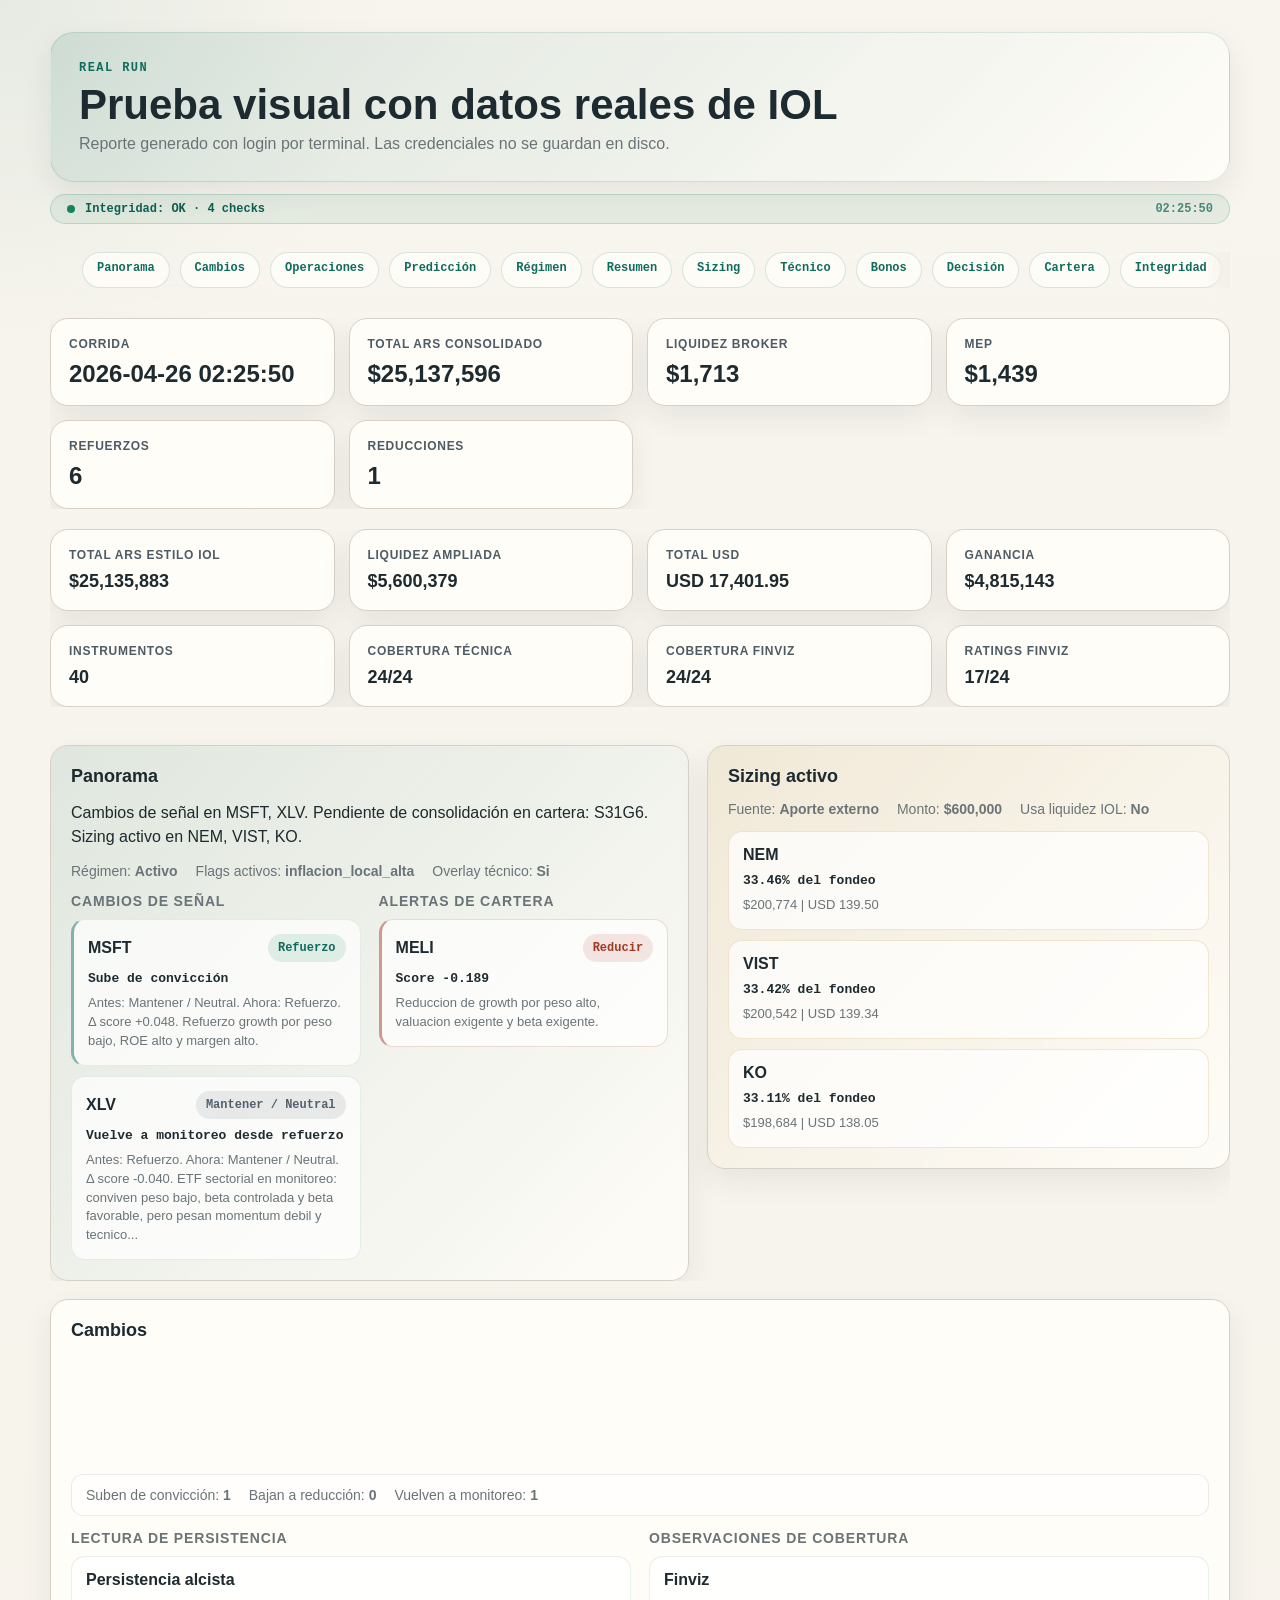
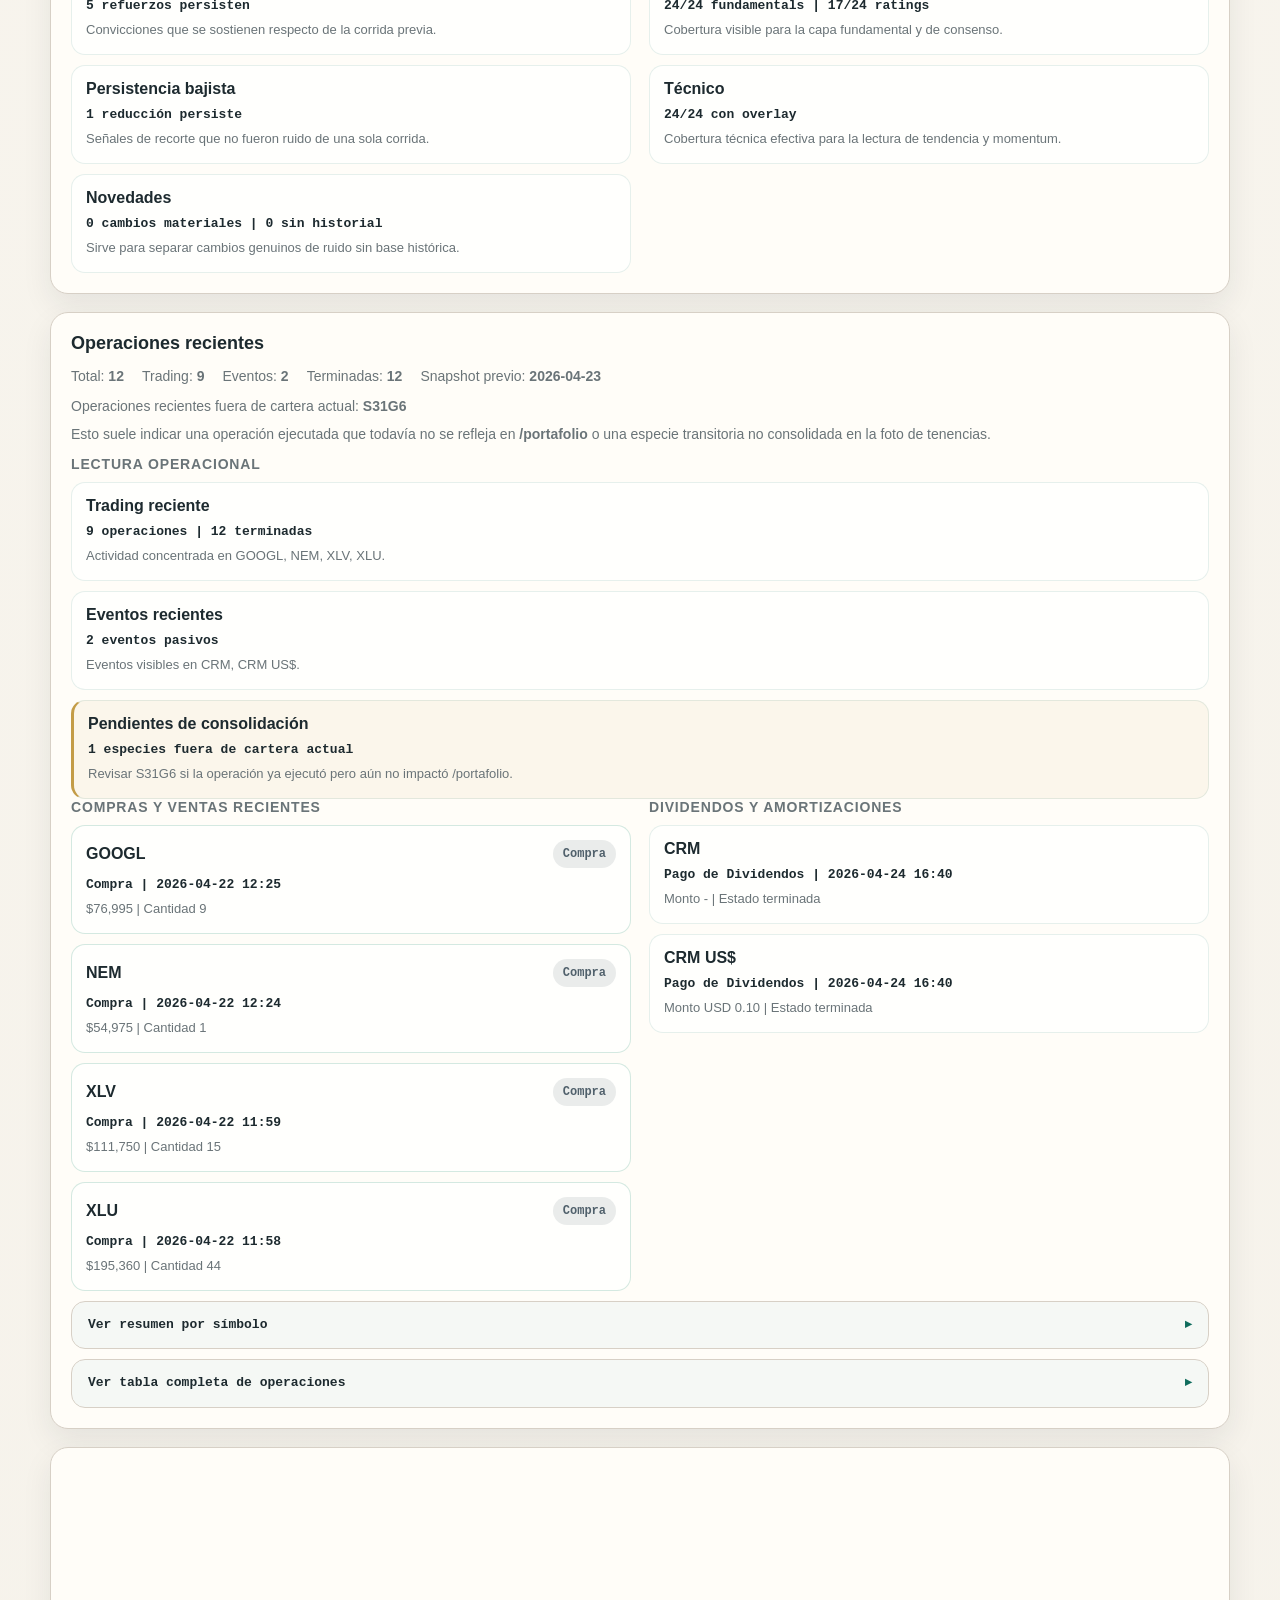
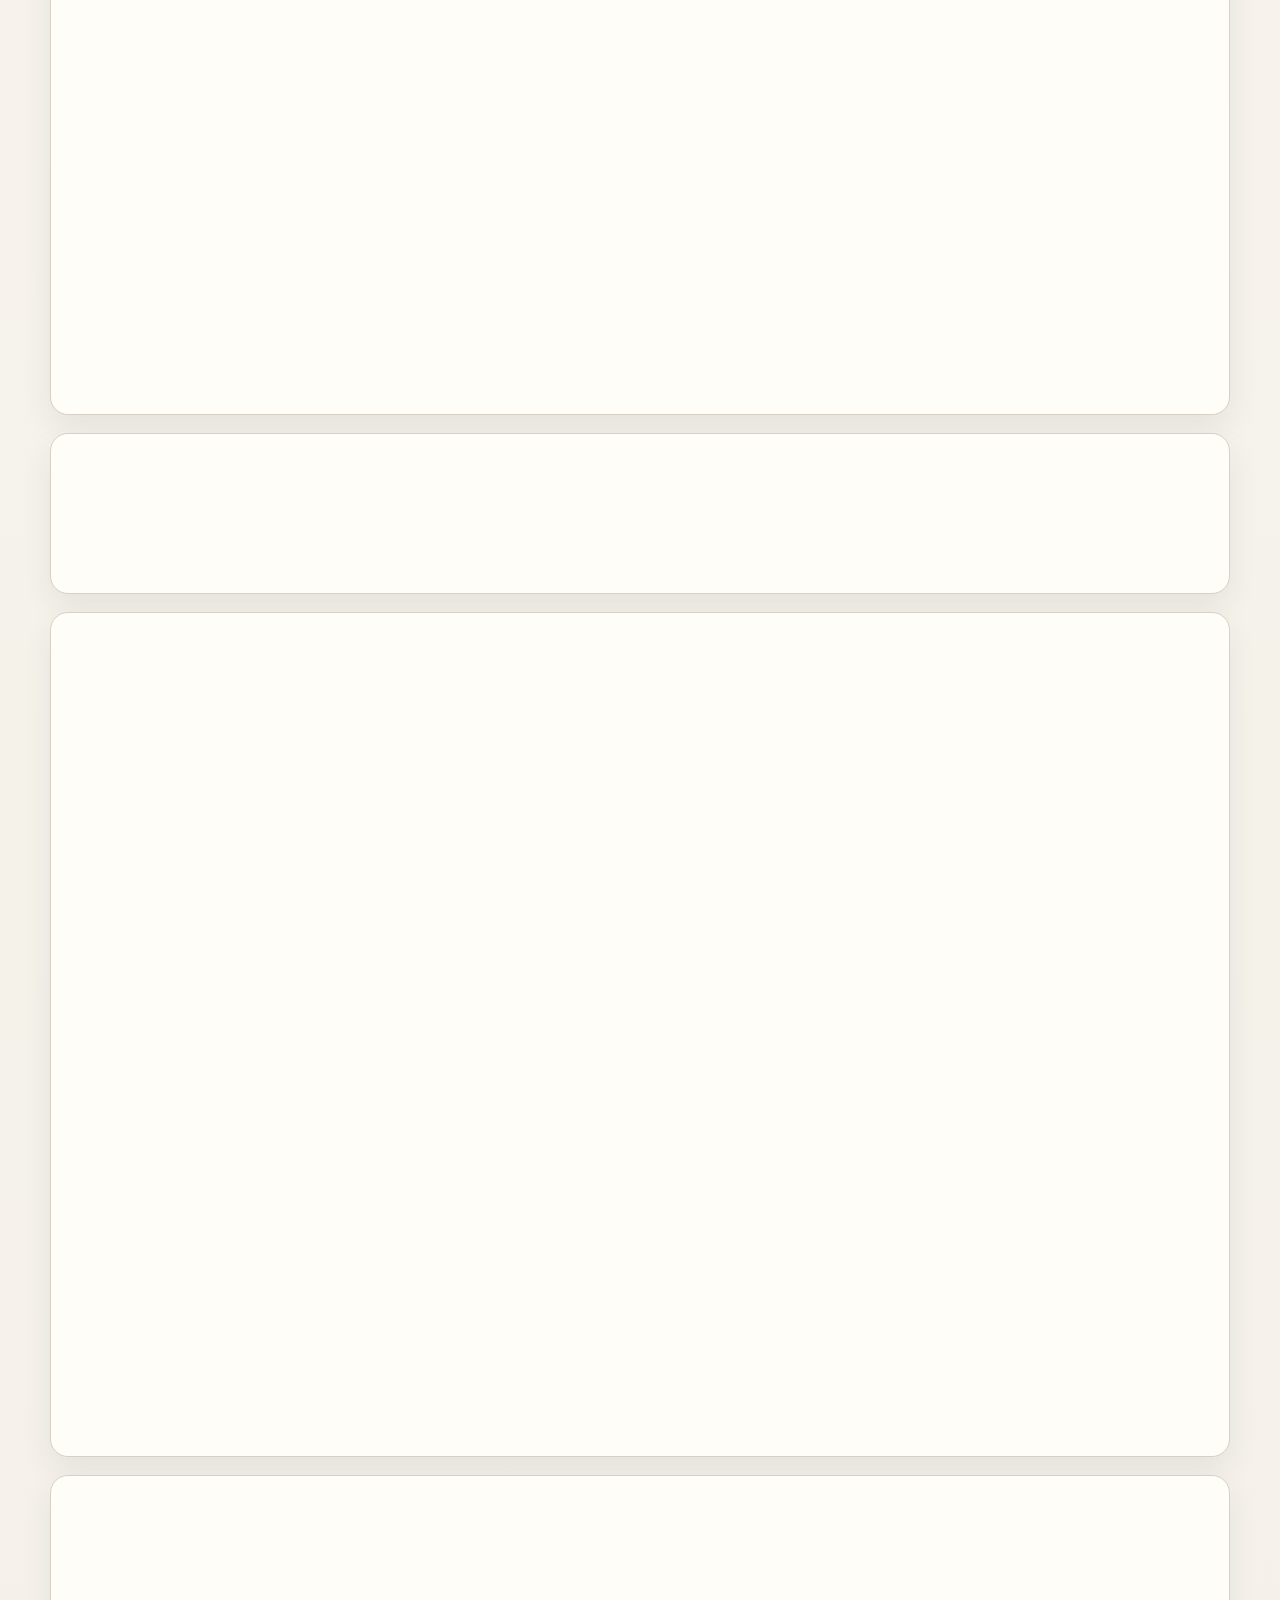
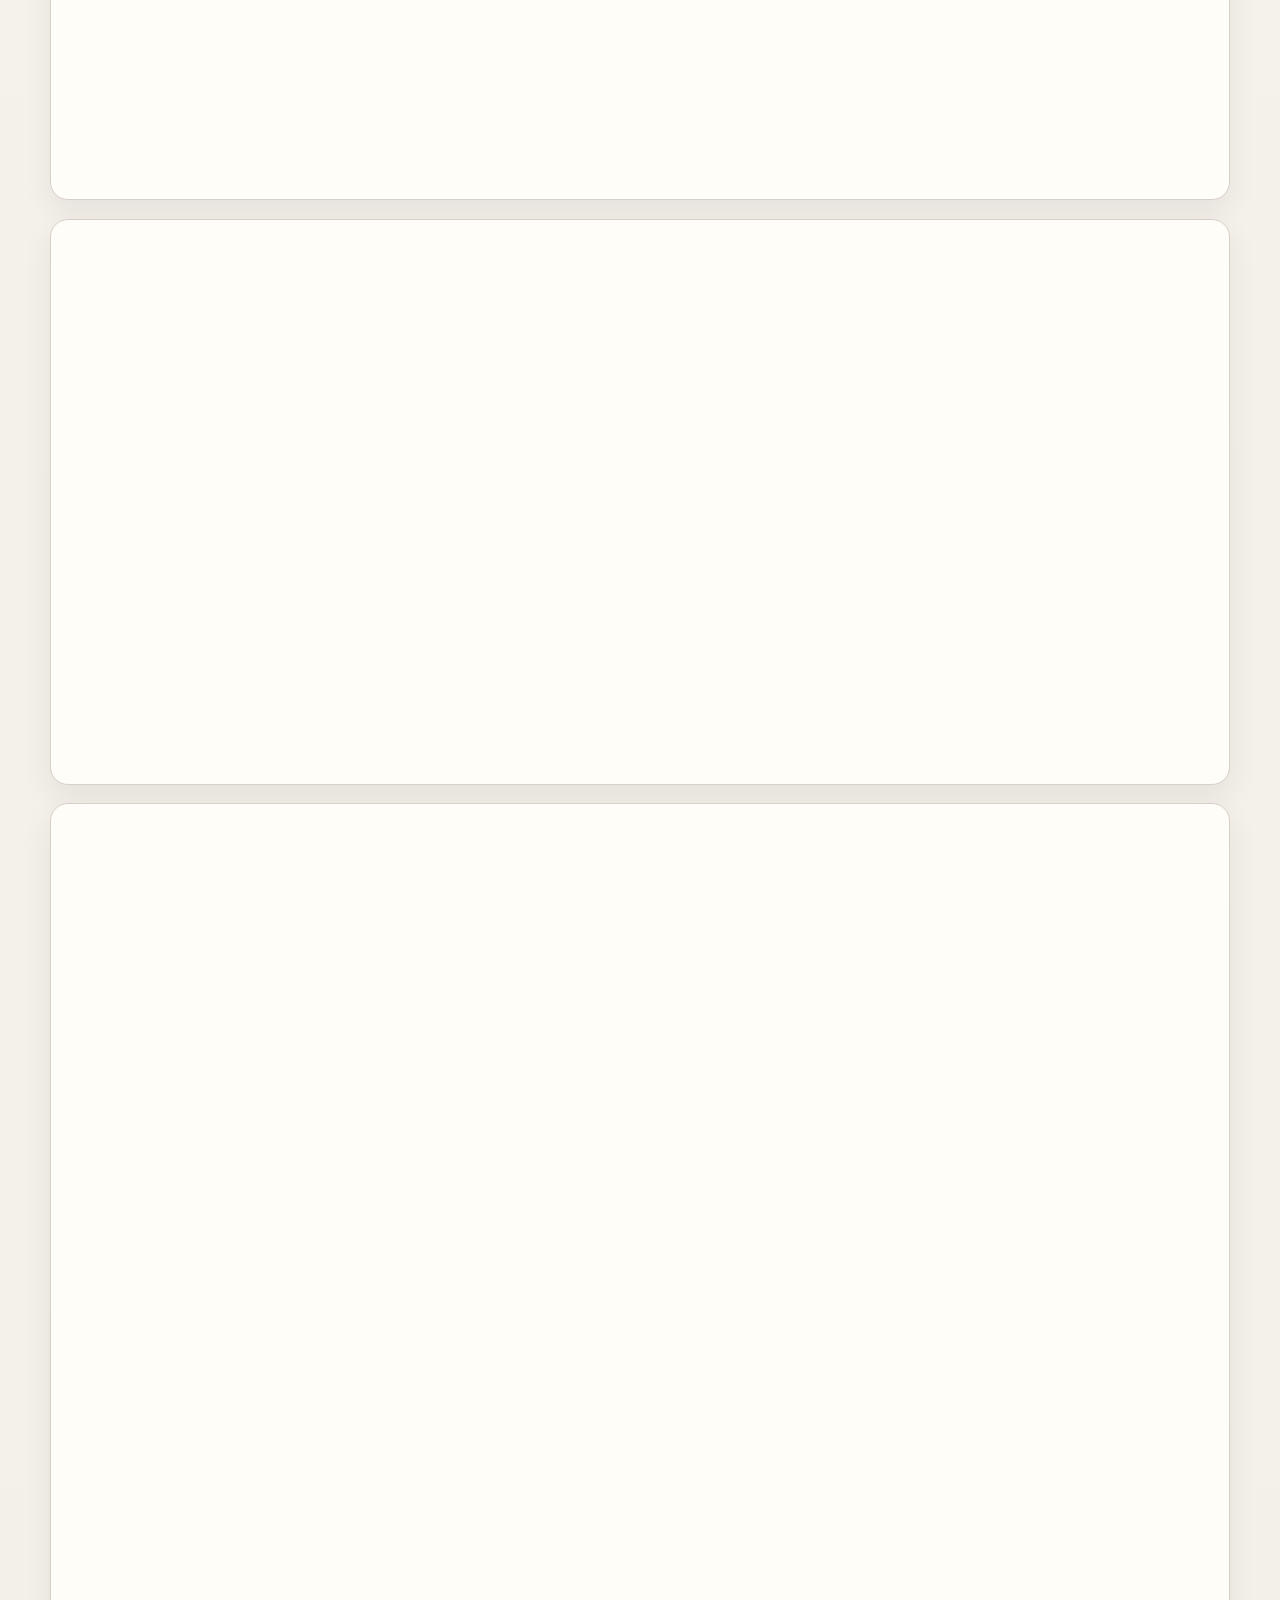
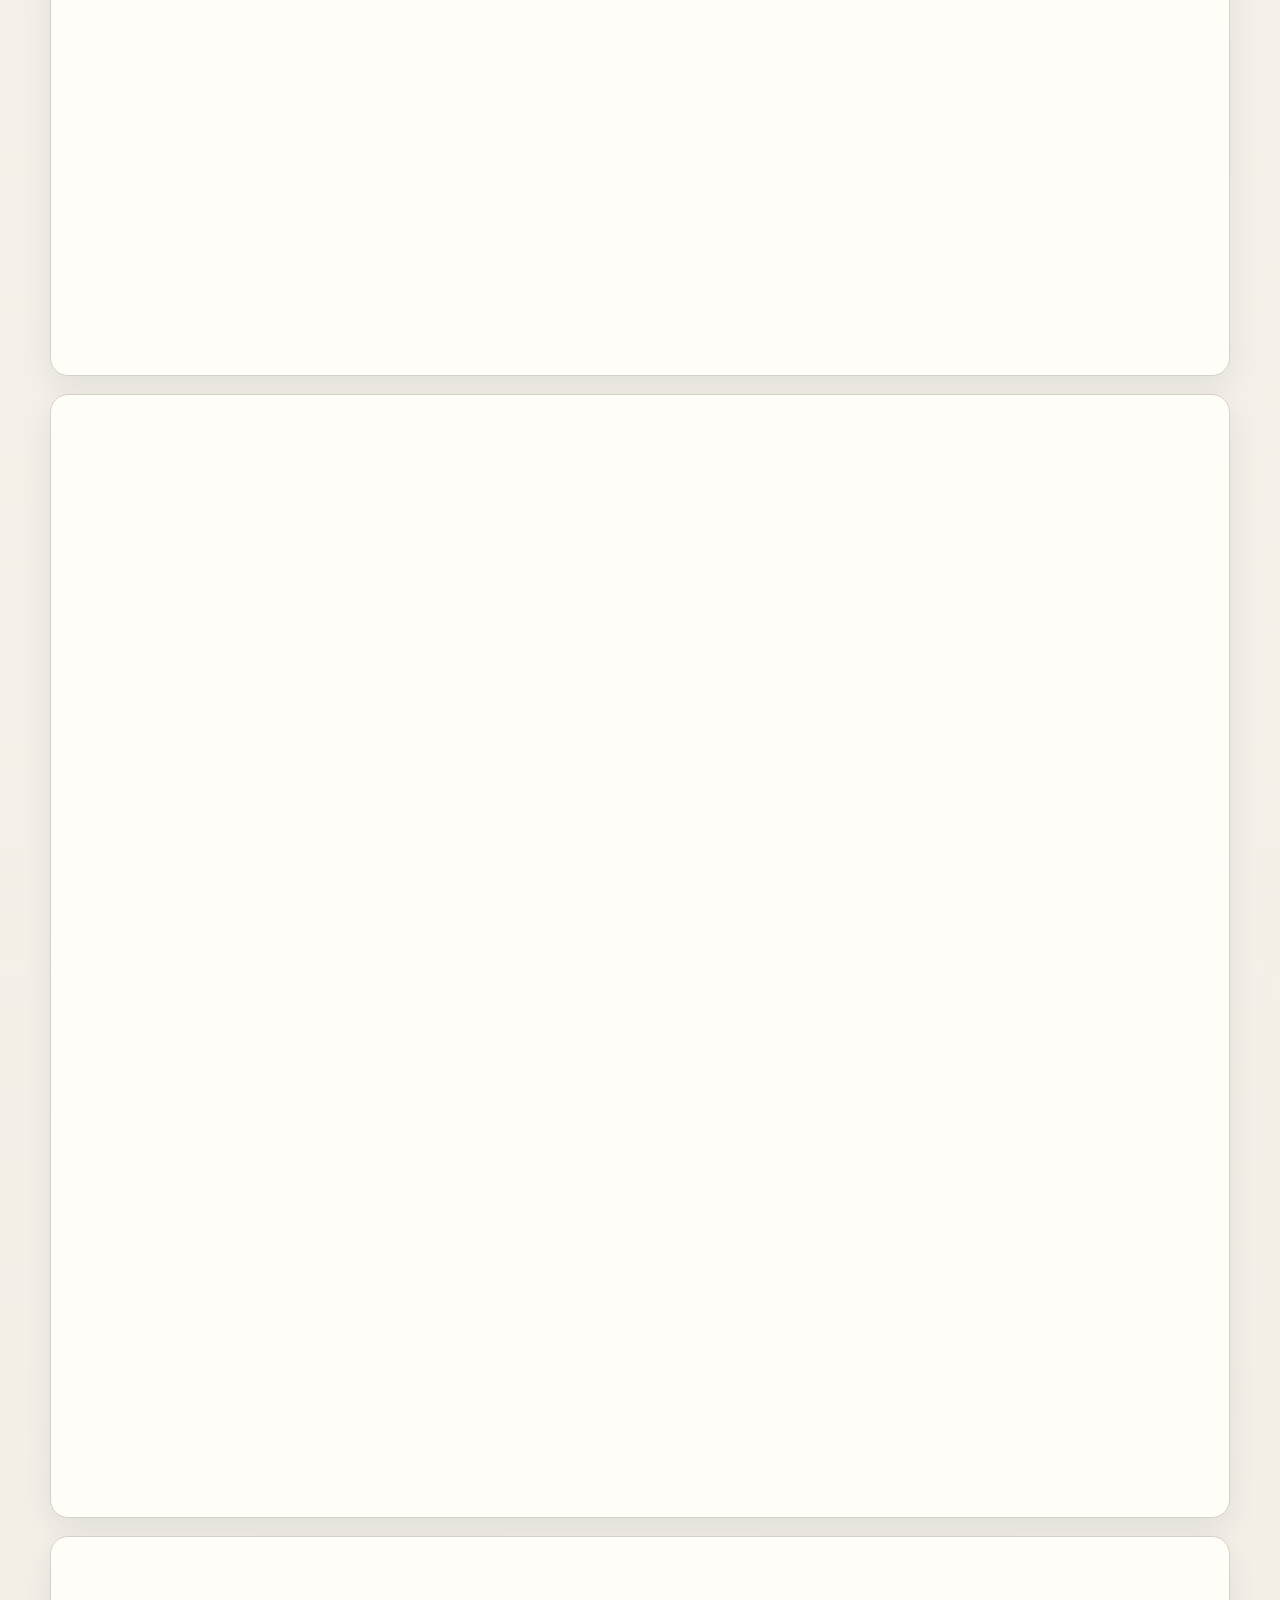
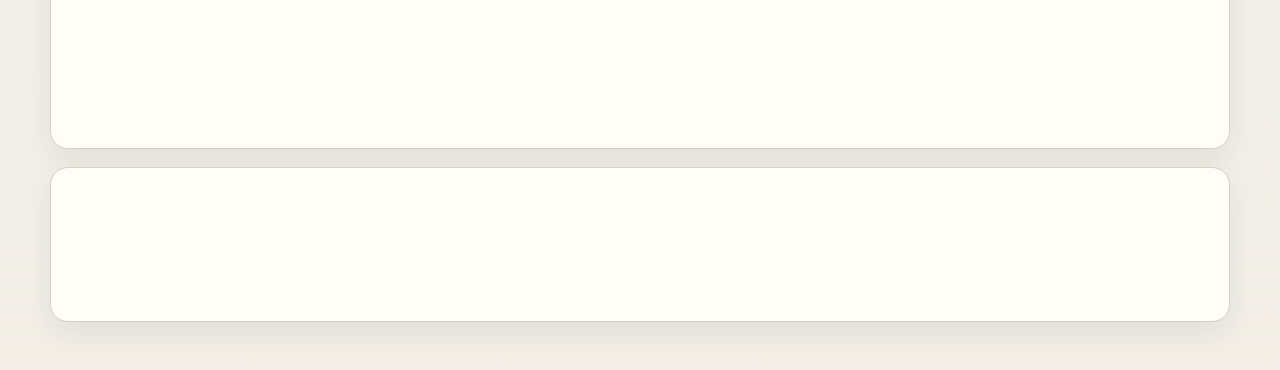
